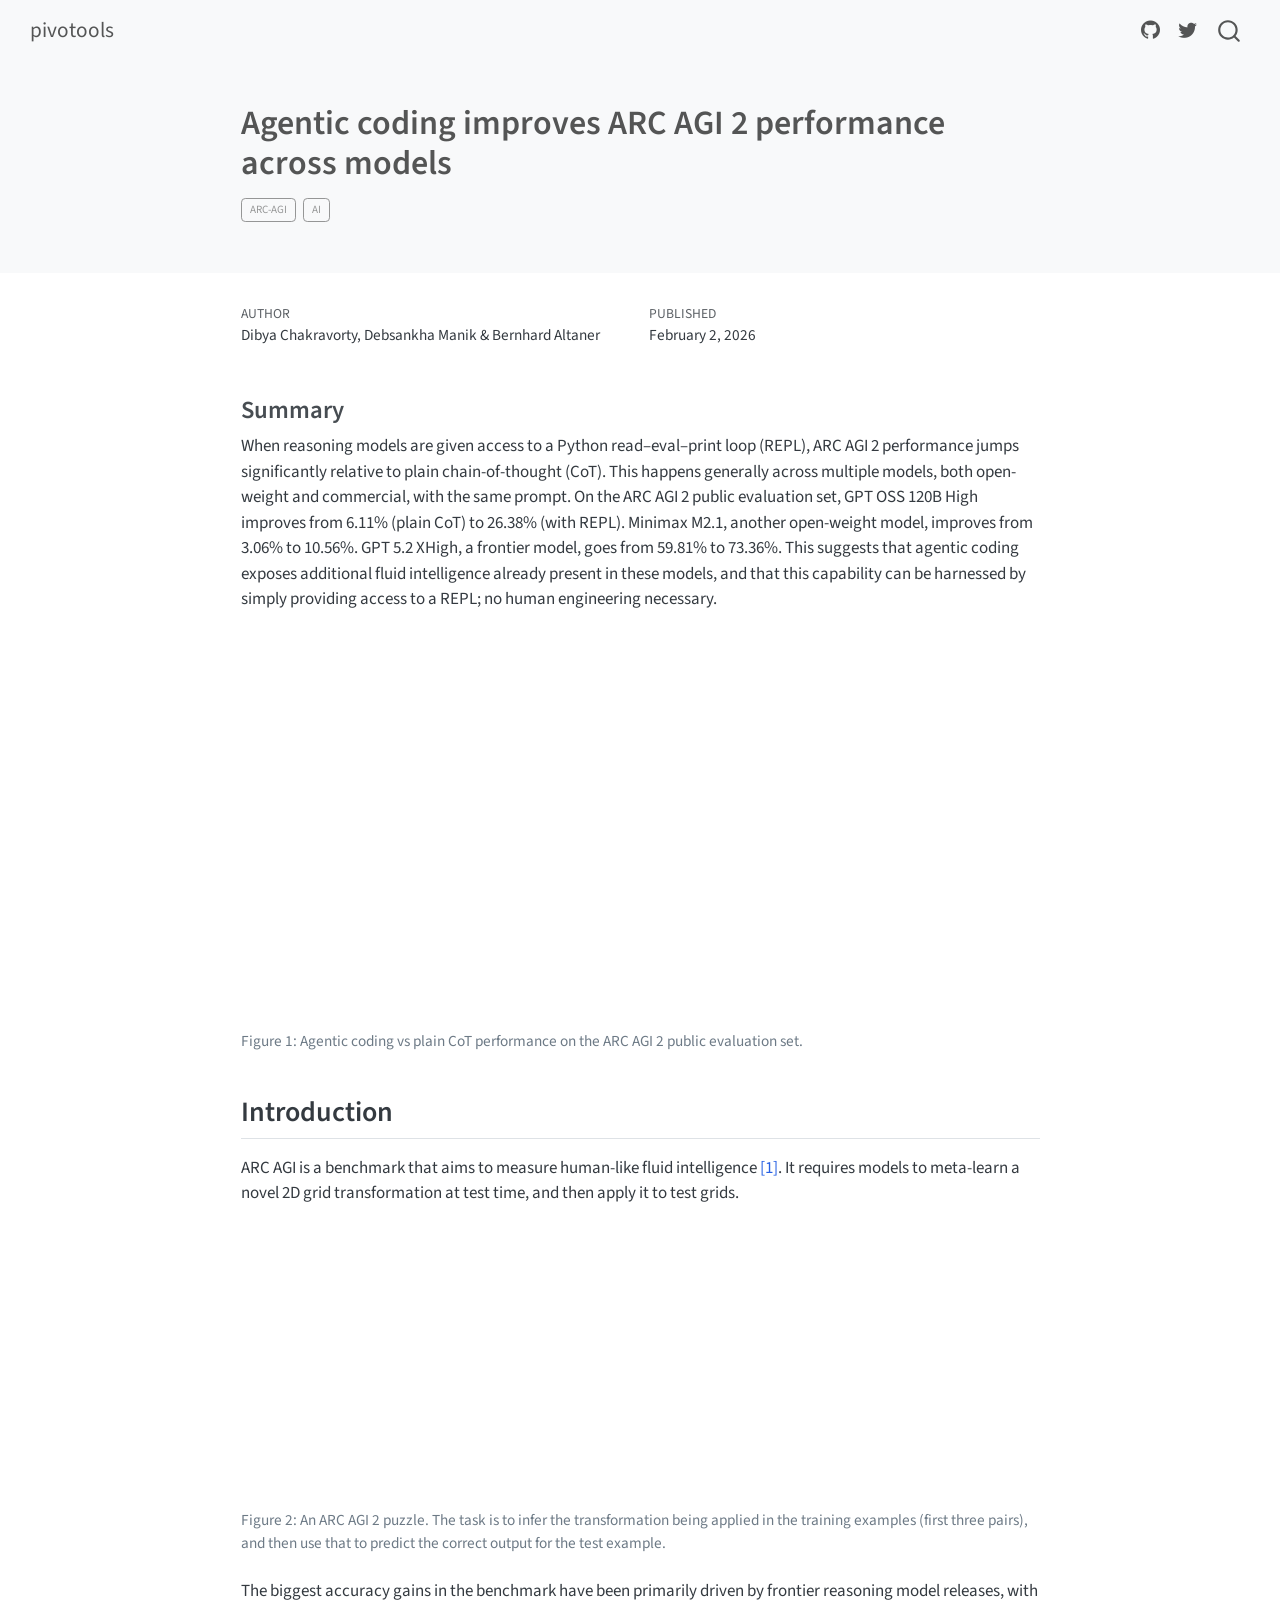
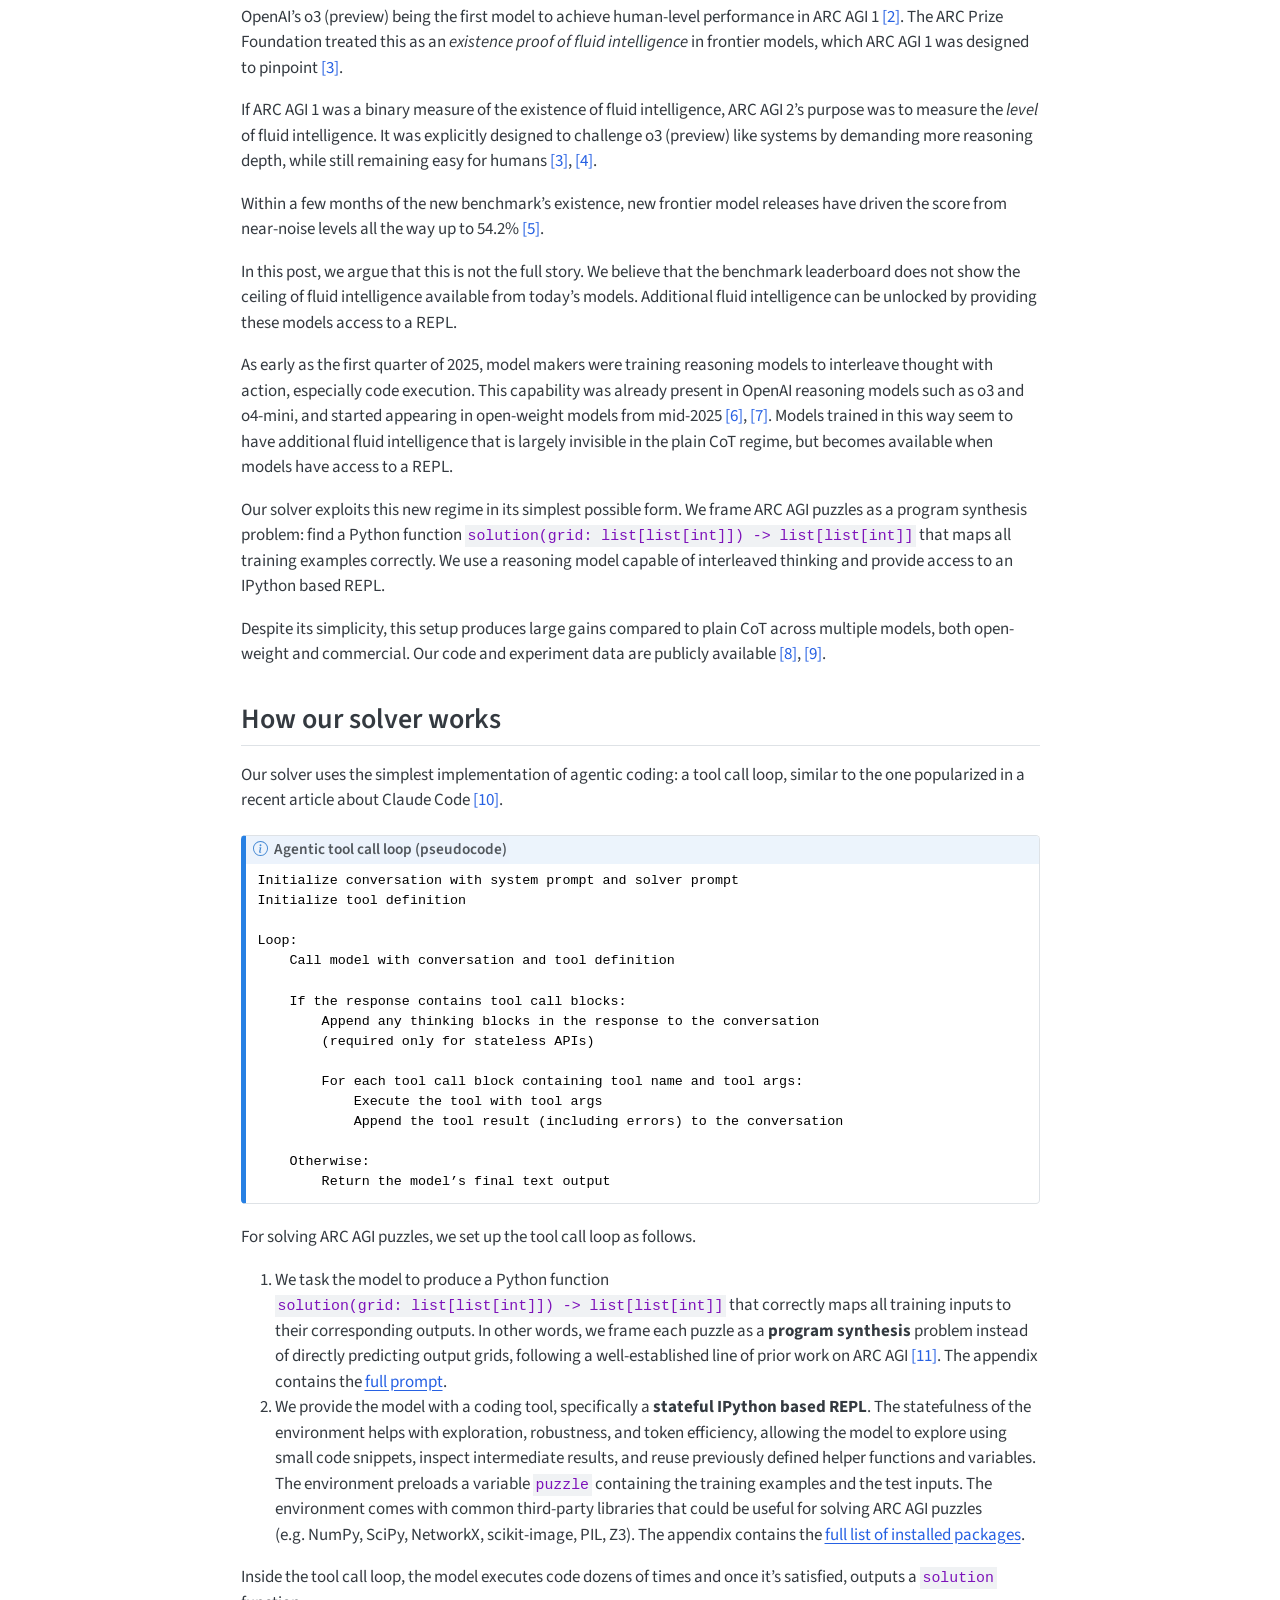
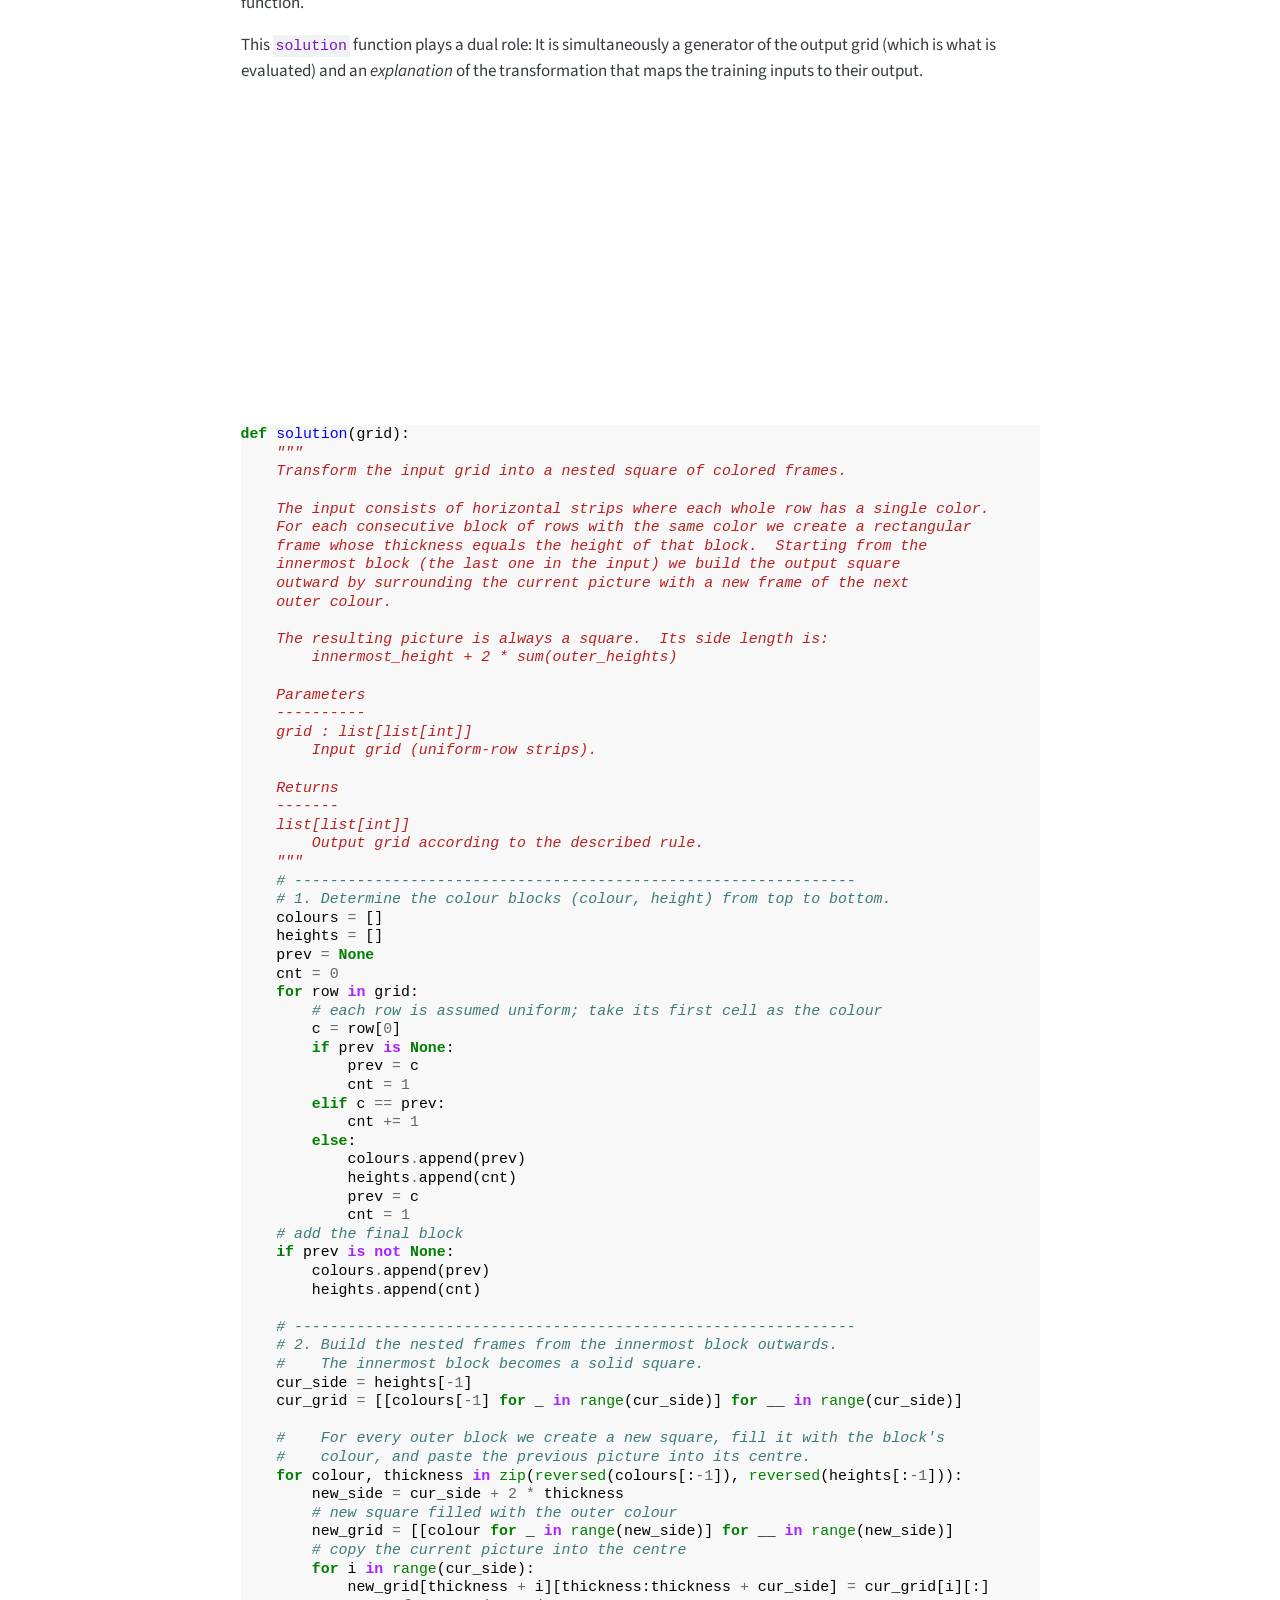
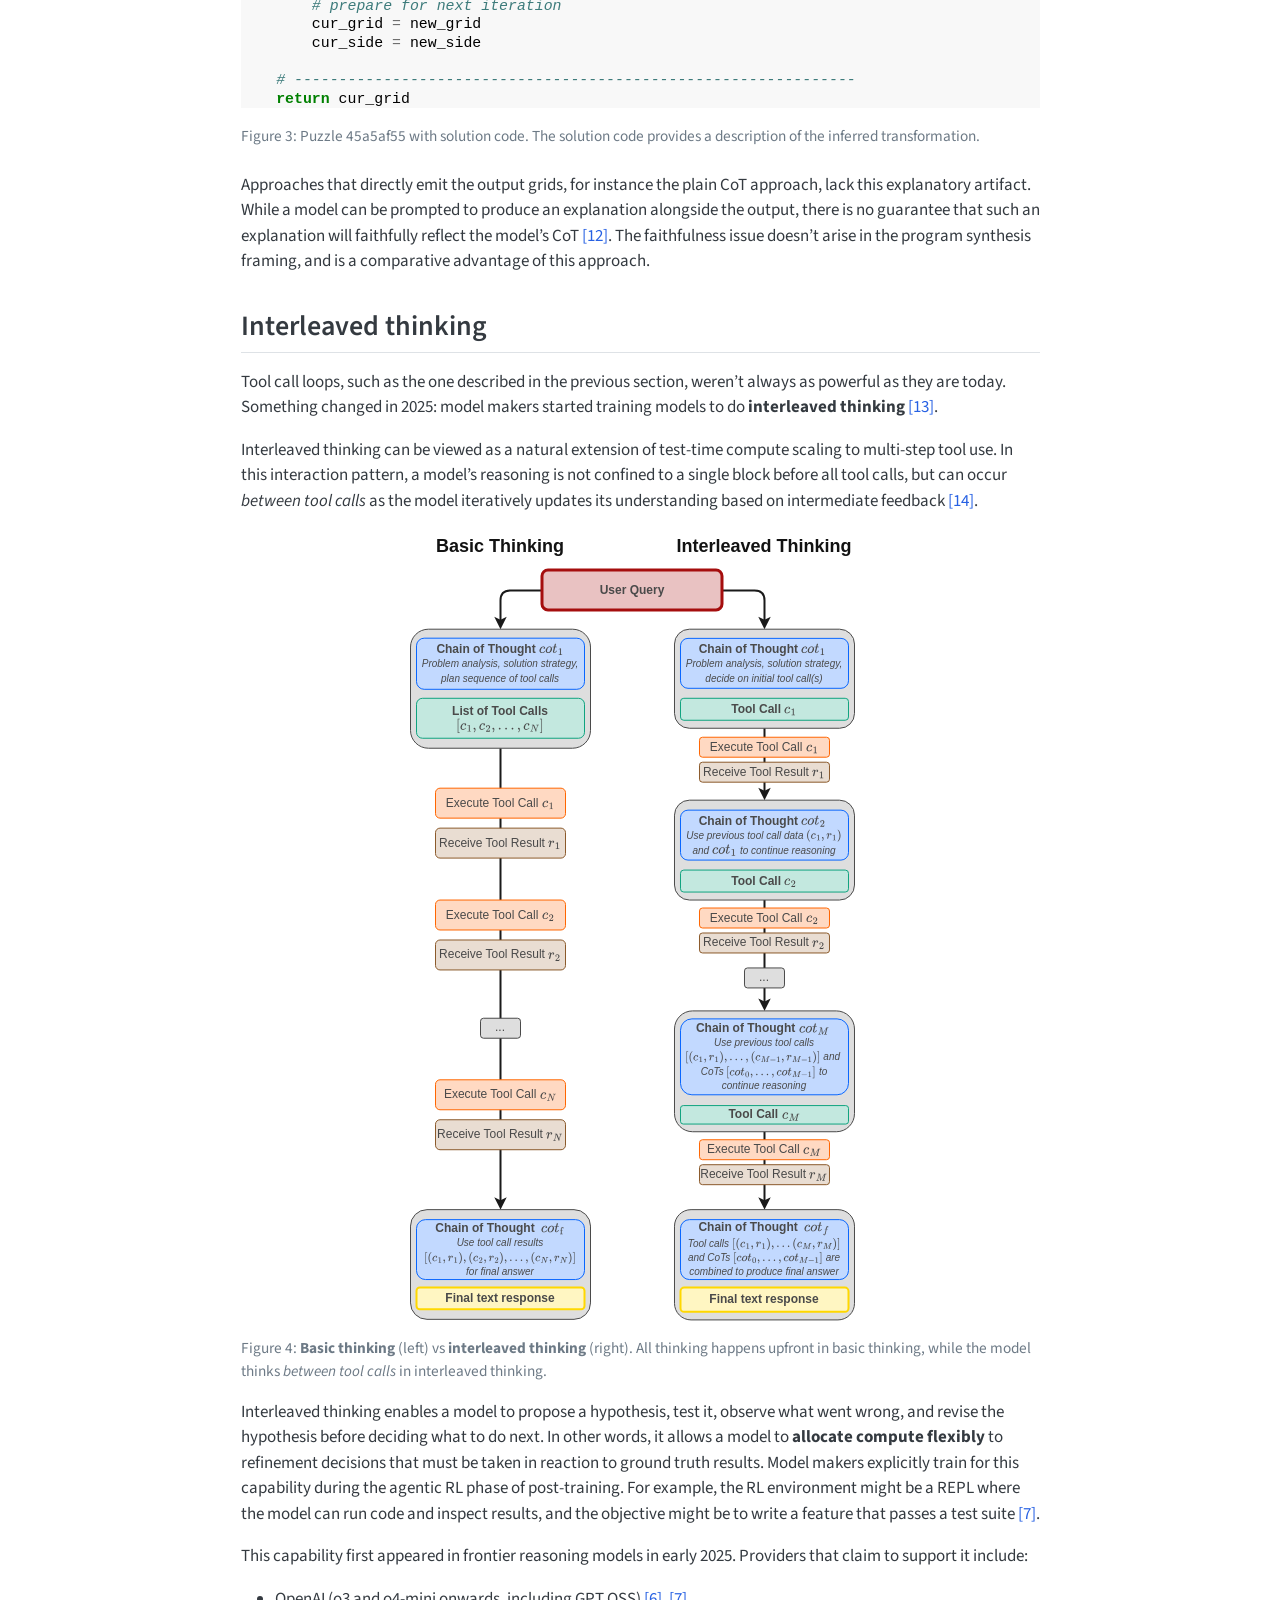
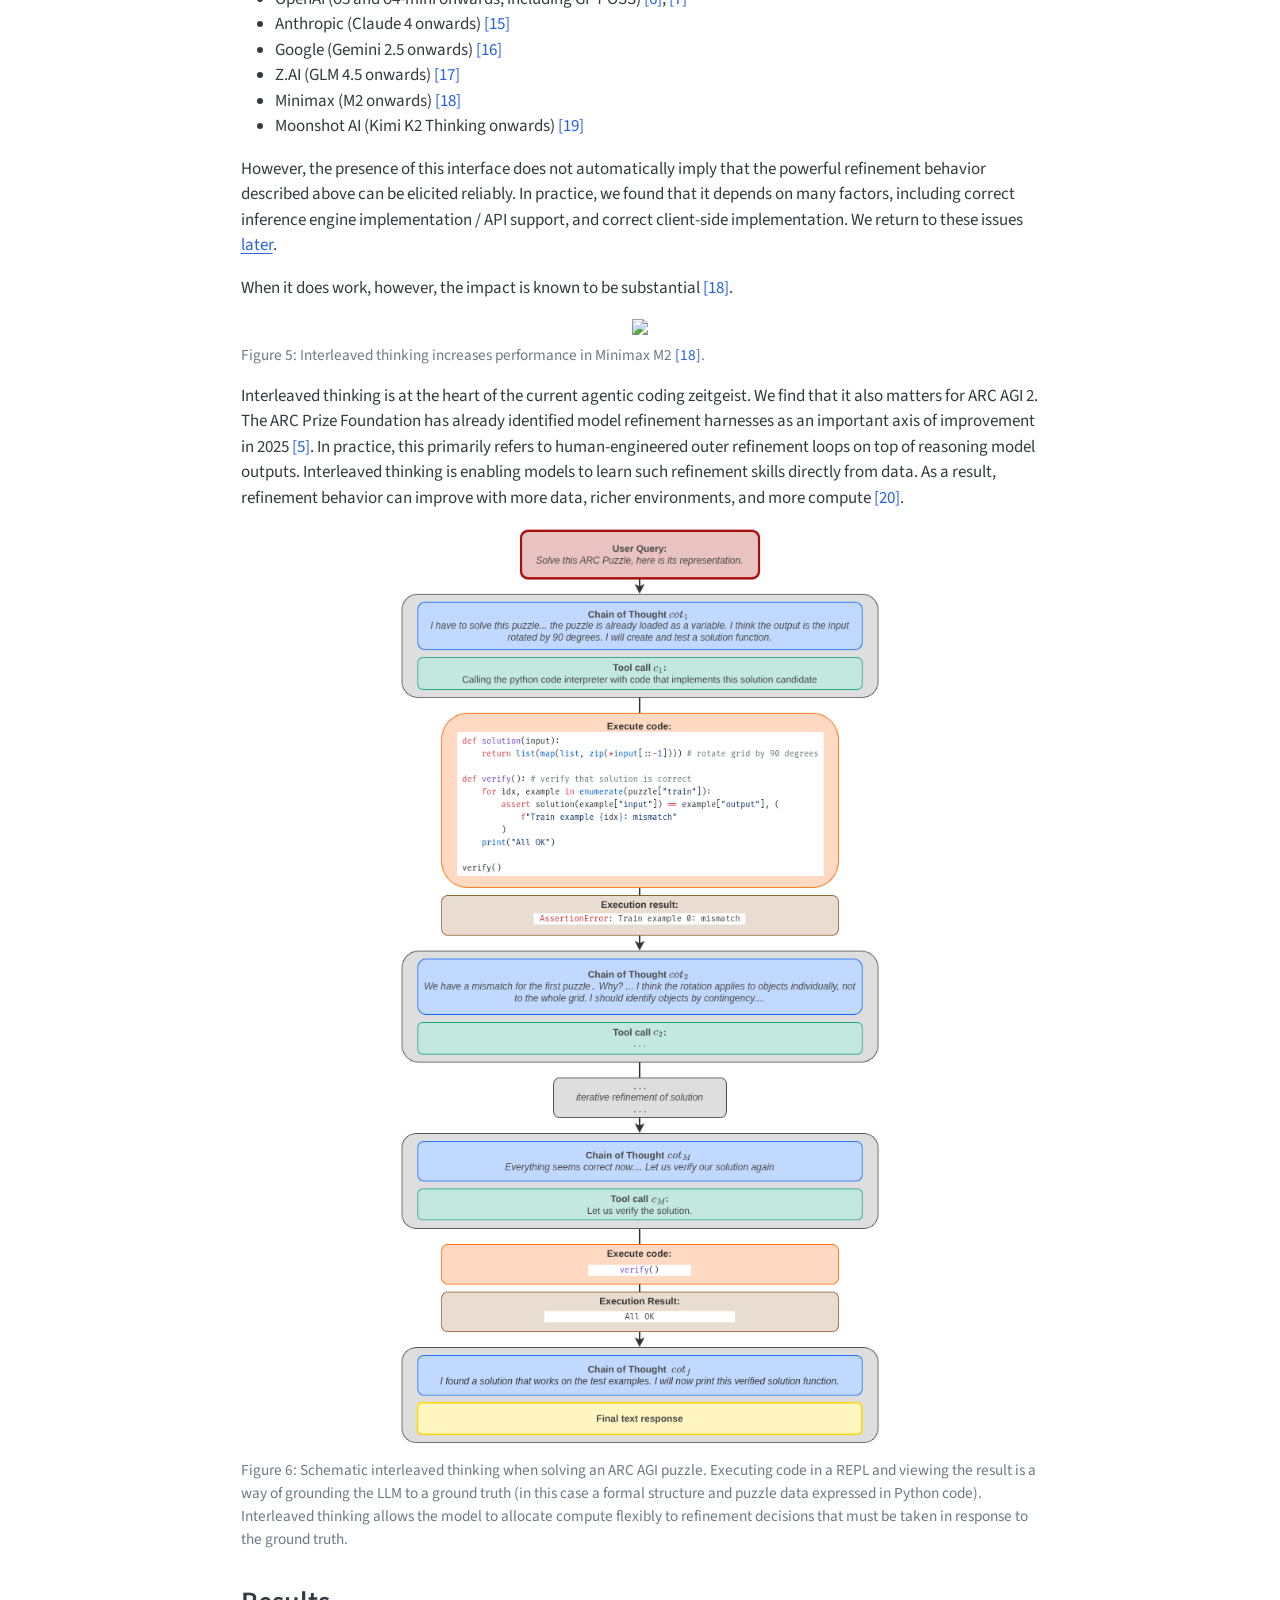
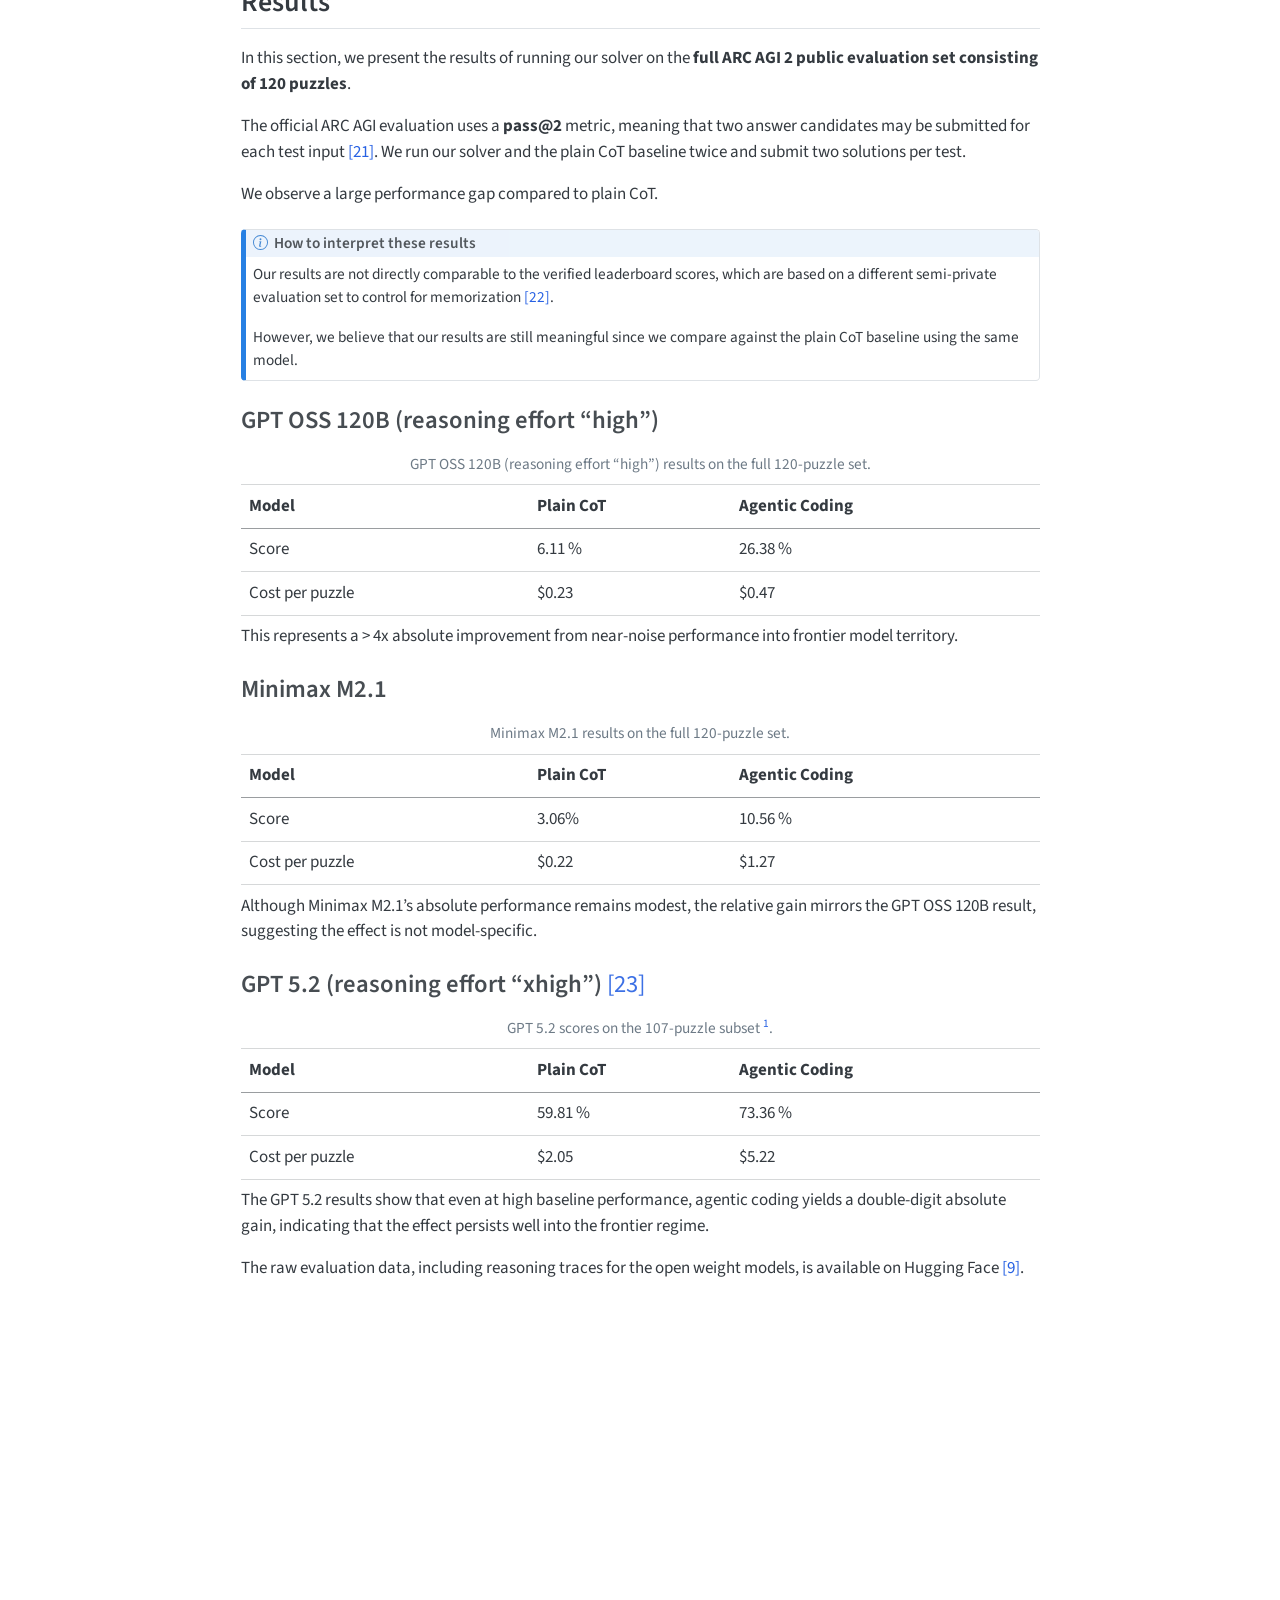
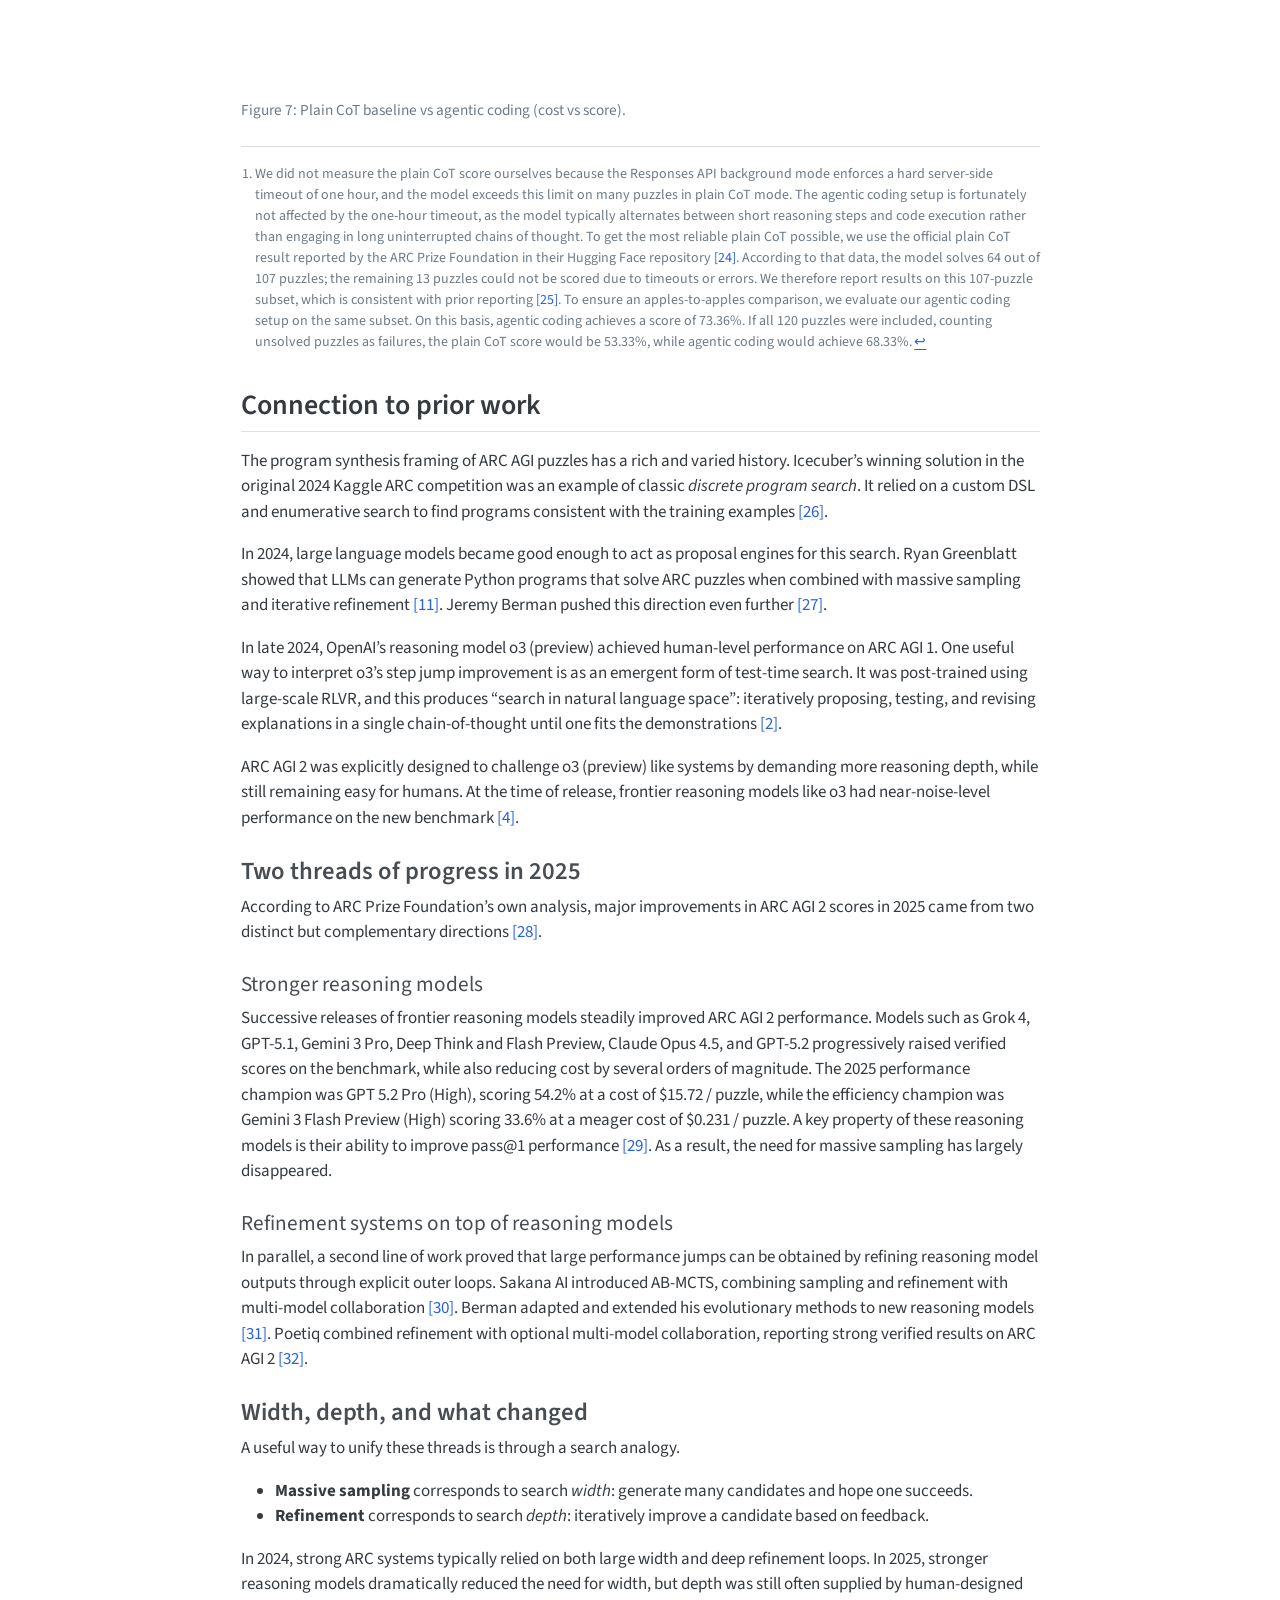
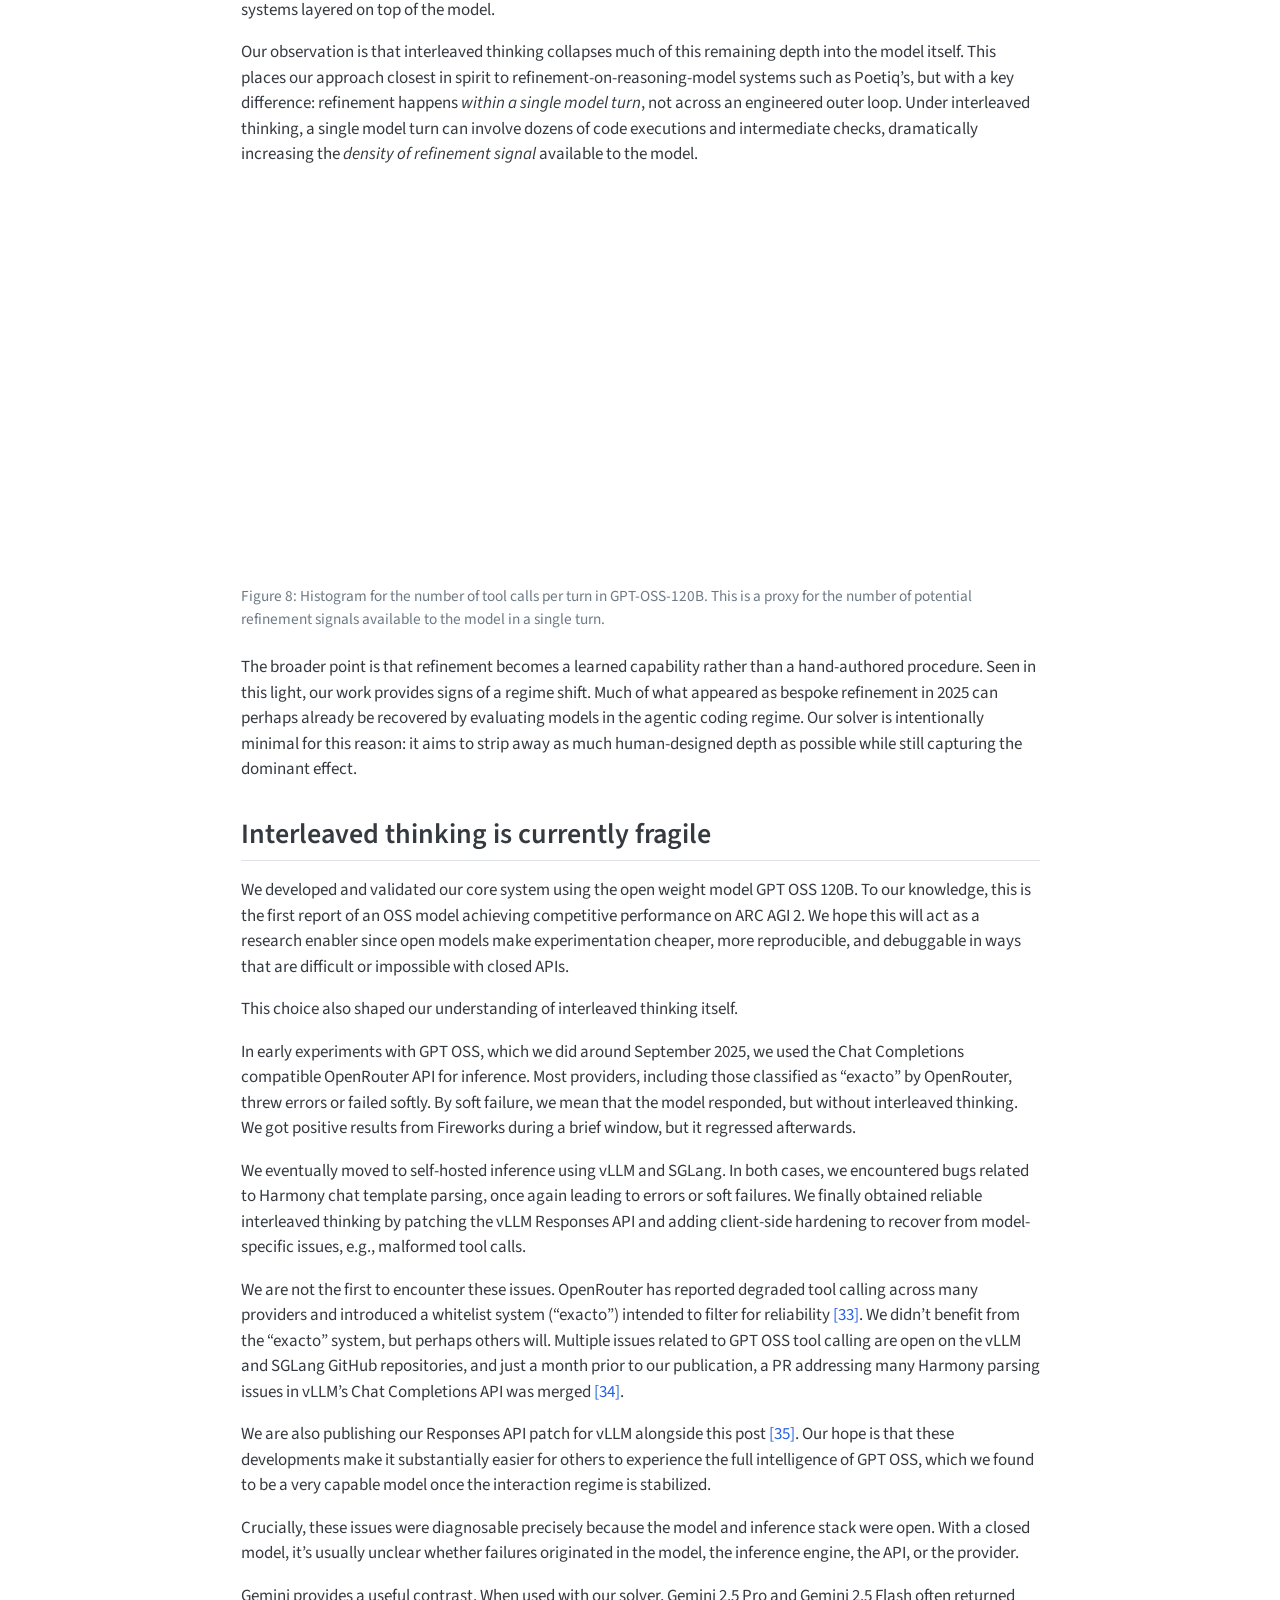
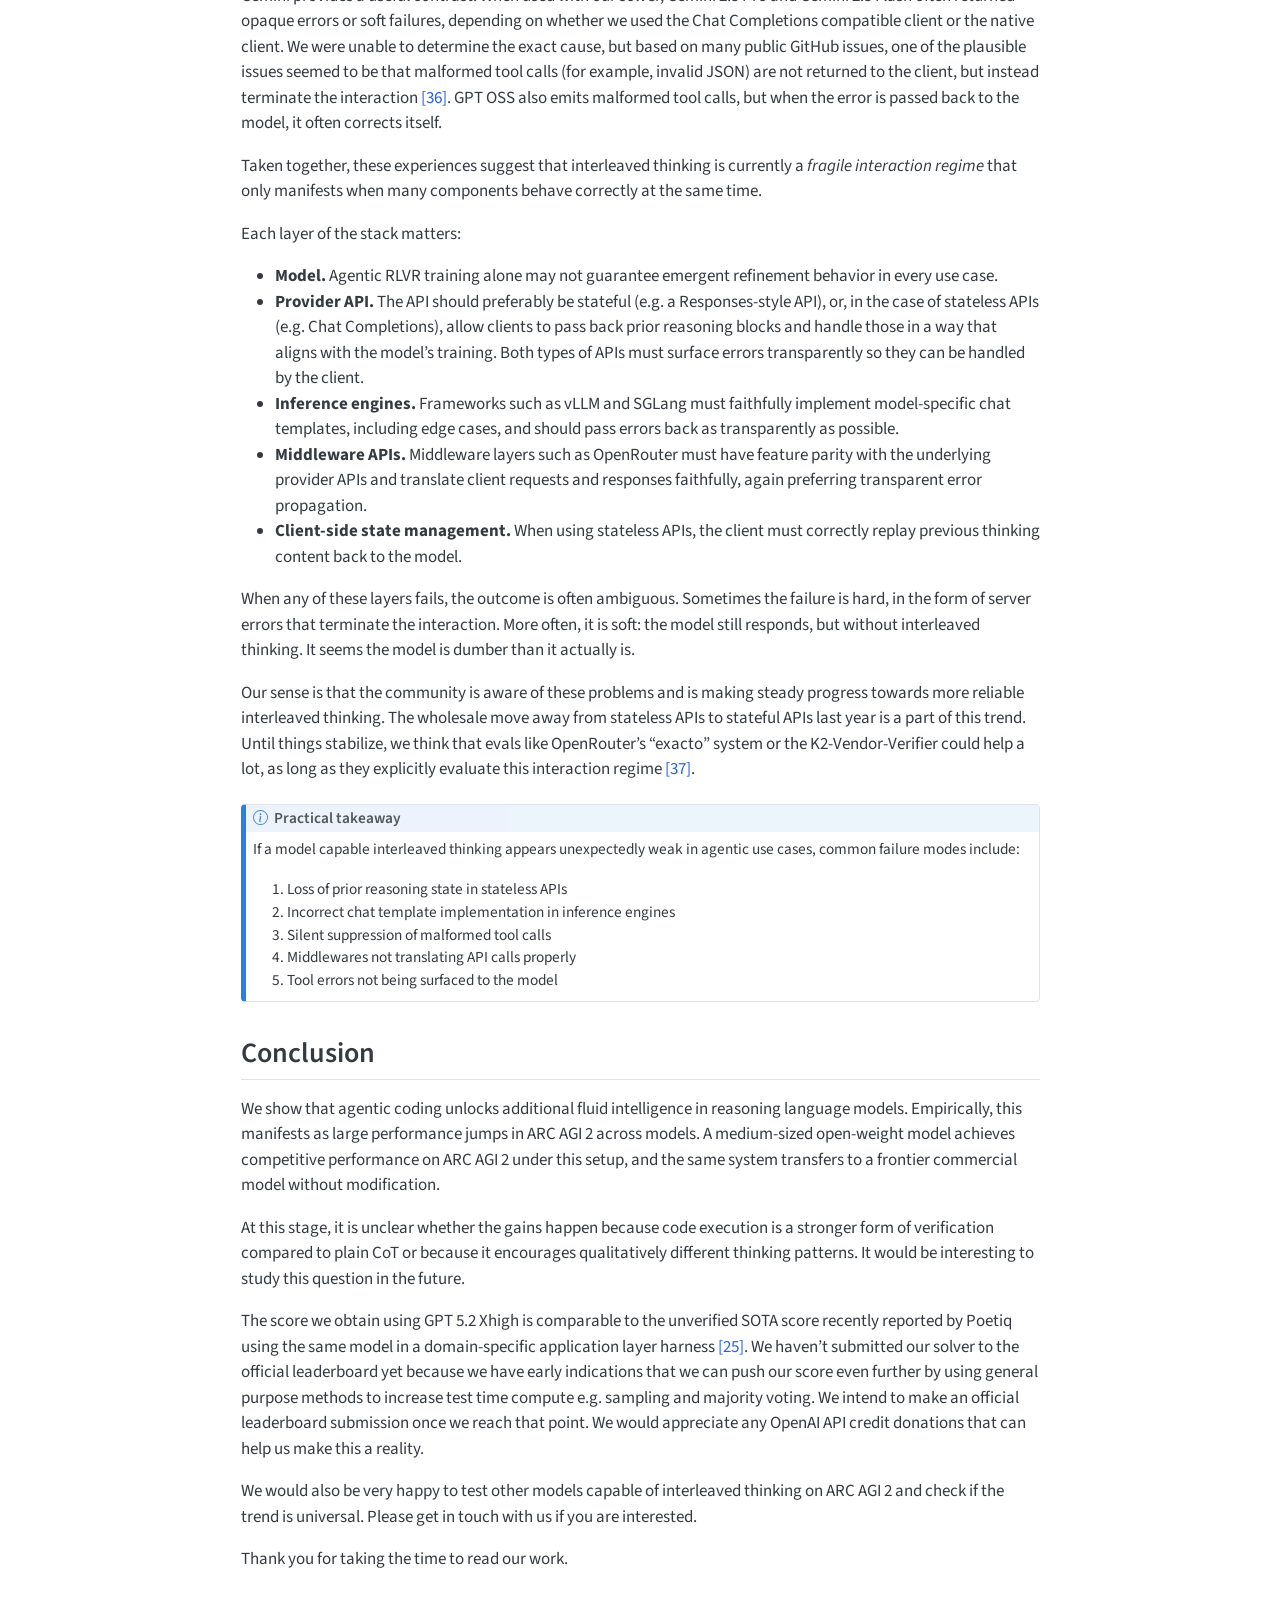
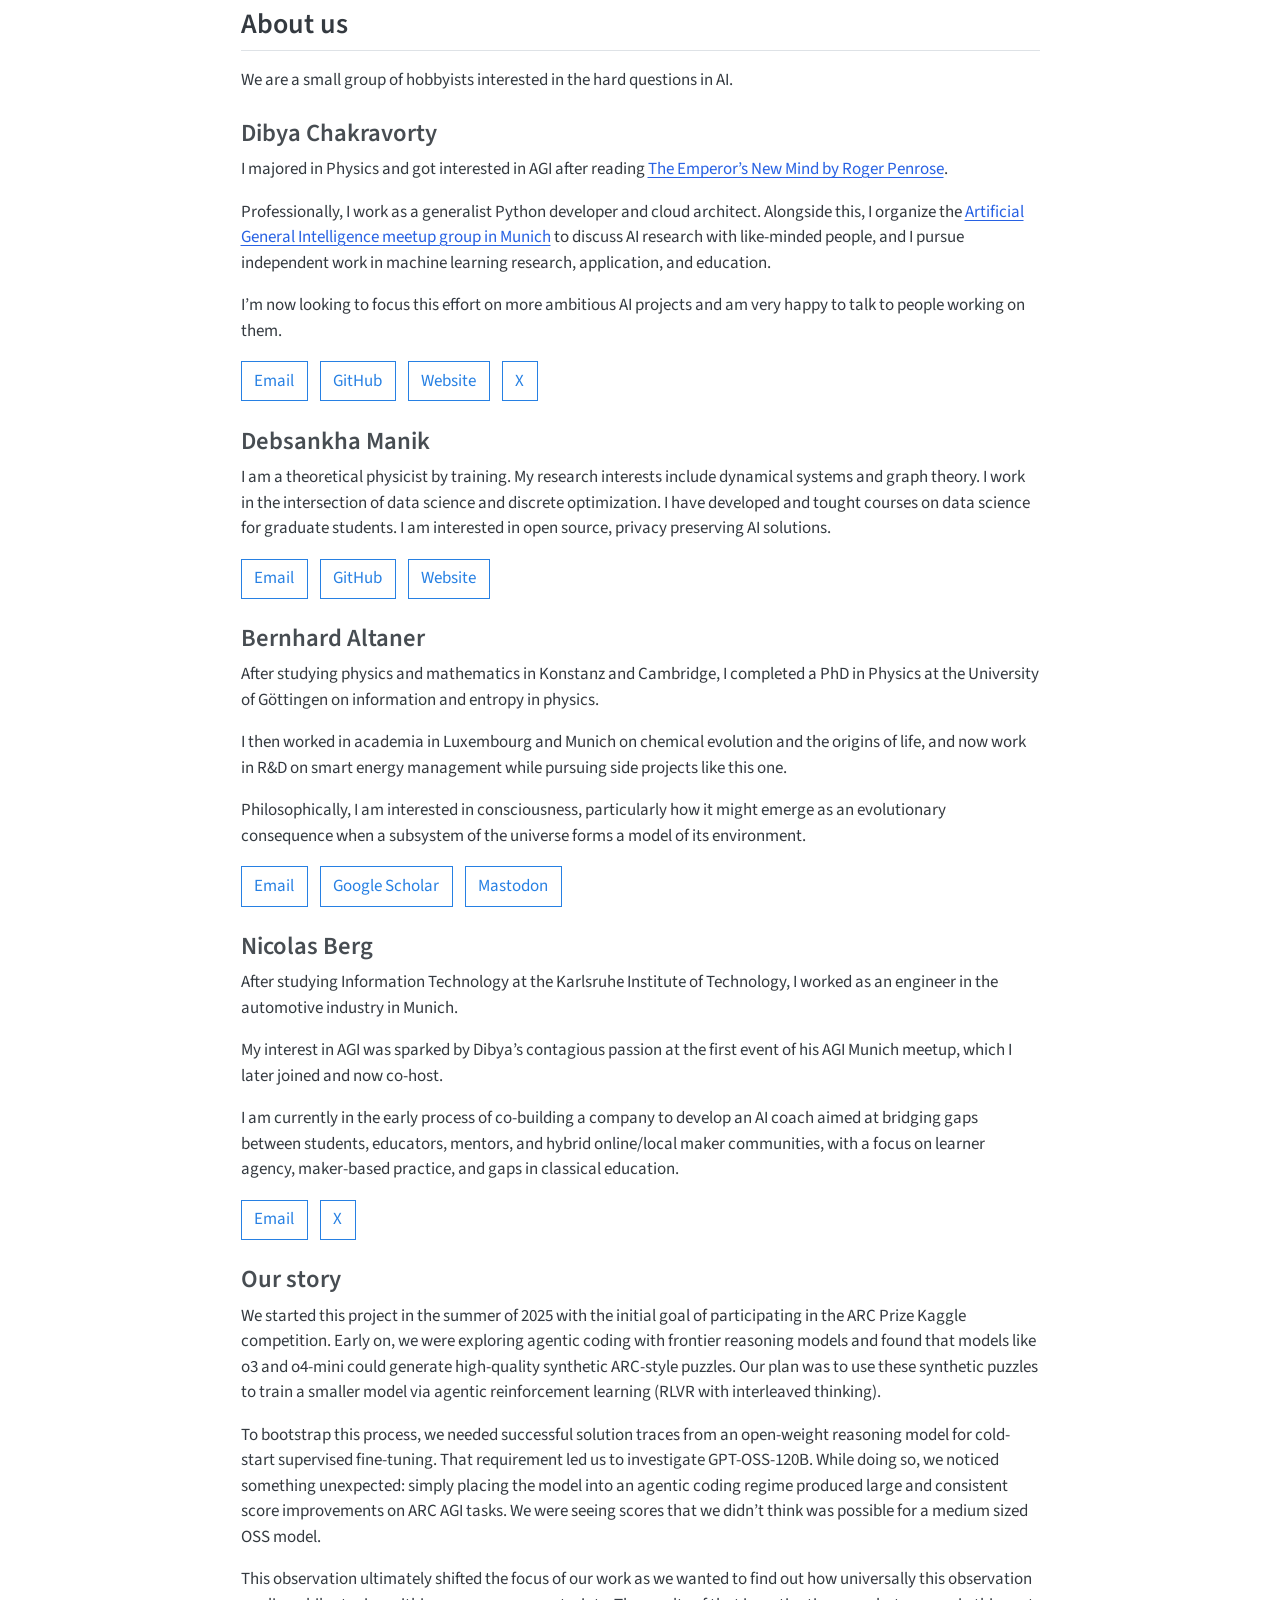
==== posts/agentic_coding_arc_agi/index.html @ c716ff01 "Built site for gh-pages" ====
<!DOCTYPE html>
<html xmlns="http://www.w3.org/1999/xhtml" lang="en" xml:lang="en"><head>

<meta charset="utf-8">
<meta name="generator" content="quarto-1.8.27">

<meta name="viewport" content="width=device-width, initial-scale=1.0, user-scalable=yes">

<meta name="author" content="Dibya Chakravorty, Debsankha Manik &amp; Bernhard Altaner">
<meta name="dcterms.date" content="2026-02-02">

<title>Agentic coding improves ARC AGI 2 performance across models – pivotools</title>
<style>
code{white-space: pre-wrap;}
span.smallcaps{font-variant: small-caps;}
div.columns{display: flex; gap: min(4vw, 1.5em);}
div.column{flex: auto; overflow-x: auto;}
div.hanging-indent{margin-left: 1.5em; text-indent: -1.5em;}
ul.task-list{list-style: none;}
ul.task-list li input[type="checkbox"] {
  width: 0.8em;
  margin: 0 0.8em 0.2em -1em; /* quarto-specific, see https://github.com/quarto-dev/quarto-cli/issues/4556 */ 
  vertical-align: middle;
}
/* CSS for syntax highlighting */
html { -webkit-text-size-adjust: 100%; }
pre > code.sourceCode { white-space: pre; position: relative; }
pre > code.sourceCode > span { display: inline-block; line-height: 1.25; }
pre > code.sourceCode > span:empty { height: 1.2em; }
.sourceCode { overflow: visible; }
code.sourceCode > span { color: inherit; text-decoration: inherit; }
div.sourceCode { margin: 1em 0; }
pre.sourceCode { margin: 0; }
@media screen {
div.sourceCode { overflow: auto; }
}
@media print {
pre > code.sourceCode { white-space: pre-wrap; }
pre > code.sourceCode > span { text-indent: -5em; padding-left: 5em; }
}
pre.numberSource code
  { counter-reset: source-line 0; }
pre.numberSource code > span
  { position: relative; left: -4em; counter-increment: source-line; }
pre.numberSource code > span > a:first-child::before
  { content: counter(source-line);
    position: relative; left: -1em; text-align: right; vertical-align: baseline;
    border: none; display: inline-block;
    -webkit-touch-callout: none; -webkit-user-select: none;
    -khtml-user-select: none; -moz-user-select: none;
    -ms-user-select: none; user-select: none;
    padding: 0 4px; width: 4em;
  }
pre.numberSource { margin-left: 3em;  padding-left: 4px; }
div.sourceCode
  {   }
@media screen {
pre > code.sourceCode > span > a:first-child::before { text-decoration: underline; }
}
/* CSS for citations */
div.csl-bib-body { }
div.csl-entry {
  clear: both;
  margin-bottom: 0em;
}
.hanging-indent div.csl-entry {
  margin-left:2em;
  text-indent:-2em;
}
div.csl-left-margin {
  min-width:2em;
  float:left;
}
div.csl-right-inline {
  margin-left:2em;
  padding-left:1em;
}
div.csl-indent {
  margin-left: 2em;
}</style>


<script src="https://cdn.jsdelivr.net/npm/jquery@3.5.1/dist/jquery.min.js" integrity="sha384-ZvpUoO/+PpLXR1lu4jmpXWu80pZlYUAfxl5NsBMWOEPSjUn/6Z/hRTt8+pR6L4N2" crossorigin="anonymous"></script><script src="../../site_libs/quarto-nav/quarto-nav.js"></script>
<script src="../../site_libs/quarto-nav/headroom.min.js"></script>
<script src="../../site_libs/clipboard/clipboard.min.js"></script>
<script src="../../site_libs/quarto-search/autocomplete.umd.js"></script>
<script src="../../site_libs/quarto-search/fuse.min.js"></script>
<script src="../../site_libs/quarto-search/quarto-search.js"></script>
<meta name="quarto:offset" content="../../">
<script src="../../site_libs/quarto-html/quarto.js" type="module"></script>
<script src="../../site_libs/quarto-html/tabsets/tabsets.js" type="module"></script>
<script src="../../site_libs/quarto-html/axe/axe-check.js" type="module"></script>
<script src="../../site_libs/quarto-html/popper.min.js"></script>
<script src="../../site_libs/quarto-html/tippy.umd.min.js"></script>
<script src="../../site_libs/quarto-html/anchor.min.js"></script>
<link href="../../site_libs/quarto-html/tippy.css" rel="stylesheet">
<link href="../../site_libs/quarto-html/quarto-syntax-highlighting-ed96de9b727972fe78a7b5d16c58bf87.css" rel="stylesheet" id="quarto-text-highlighting-styles">
<script src="../../site_libs/bootstrap/bootstrap.min.js"></script>
<link href="../../site_libs/bootstrap/bootstrap-icons.css" rel="stylesheet">
<link href="../../site_libs/bootstrap/bootstrap-a4d8066ab99c821fadc425098389dfee.min.css" rel="stylesheet" append-hash="true" id="quarto-bootstrap" data-mode="light">
<script id="quarto-search-options" type="application/json">{
  "location": "navbar",
  "copy-button": false,
  "collapse-after": 3,
  "panel-placement": "end",
  "type": "overlay",
  "limit": 50,
  "keyboard-shortcut": [
    "f",
    "/",
    "s"
  ],
  "show-item-context": false,
  "language": {
    "search-no-results-text": "No results",
    "search-matching-documents-text": "matching documents",
    "search-copy-link-title": "Copy link to search",
    "search-hide-matches-text": "Hide additional matches",
    "search-more-match-text": "more match in this document",
    "search-more-matches-text": "more matches in this document",
    "search-clear-button-title": "Clear",
    "search-text-placeholder": "",
    "search-detached-cancel-button-title": "Cancel",
    "search-submit-button-title": "Submit",
    "search-label": "Search"
  }
}</script>
<script src="https://cdn.jsdelivr.net/npm/requirejs@2.3.6/require.min.js" integrity="sha384-c9c+LnTbwQ3aujuU7ULEPVvgLs+Fn6fJUvIGTsuu1ZcCf11fiEubah0ttpca4ntM sha384-6V1/AdqZRWk1KAlWbKBlGhN7VG4iE/yAZcO6NZPMF8od0vukrvr0tg4qY6NSrItx" crossorigin="anonymous"></script>

<script type="application/javascript">define('jquery', [],function() {return window.jQuery;})</script>
<script type="text/javascript">
window.PlotlyConfig = {MathJaxConfig: 'local'};
if (window.MathJax && window.MathJax.Hub && window.MathJax.Hub.Config) {window.MathJax.Hub.Config({SVG: {font: "STIX-Web"}});}
</script>
<script type="module">import "https://cdn.plot.ly/plotly-3.3.1.min"</script>

<meta property="og:url" content="https://pivotools.github.io/pivotools-quarto-blog/posts/agentic_coding_arc_agi/">
<meta property="og:type" content="article">


<link rel="stylesheet" href="../../styles.css">
<meta property="og:title" content="Agentic coding improves ARC AGI 2 performance across models – pivotools">
<meta property="og:description" content="When reasoning models get access to a Python REPL, ARC AGI 2 performance jumps across the board. GPT OSS 120B goes from 6.11% to 26.38%, Minimax M2.1 from 3.06% to 10.56%, and GPT 5.2 from 59.81% to 73.36%.">
<meta property="og:image" content="https://pivotools.github.io/pivotools-quarto-blog/posts/agentic_coding_arc_agi/image-preview.png">
<meta property="og:site_name" content="pivotools">
<meta property="og:image:height" content="768">
<meta property="og:image:width" content="1376">
<meta name="twitter:title" content="Agentic coding improves ARC AGI 2 performance across models – pivotools">
<meta name="twitter:description" content="News and updates from the pivotools team">
<meta name="twitter:image" content="https://pivotools.github.io/pivotools-quarto-blog/posts/agentic_coding_arc_agi/image.png">
<meta name="twitter:card" content="summary_large_image">
<meta name="twitter:image-height" content="768">
<meta name="twitter:image-width" content="1376">
</head>

<body class="nav-fixed fullcontent quarto-light">

<div id="quarto-search-results"></div>
  <header id="quarto-header" class="headroom fixed-top quarto-banner">
    <nav class="navbar navbar-expand-lg " data-bs-theme="dark">
      <div class="navbar-container container-fluid">
      <div class="navbar-brand-container mx-auto">
    <a class="navbar-brand" href="../../index.html">
    <span class="navbar-title">pivotools</span>
    </a>
  </div>
            <div id="quarto-search" class="" title="Search"></div>
          <button class="navbar-toggler" type="button" data-bs-toggle="collapse" data-bs-target="#navbarCollapse" aria-controls="navbarCollapse" role="menu" aria-expanded="false" aria-label="Toggle navigation" onclick="if (window.quartoToggleHeadroom) { window.quartoToggleHeadroom(); }">
  <span class="navbar-toggler-icon"></span>
</button>
          <div class="collapse navbar-collapse" id="navbarCollapse">
            <ul class="navbar-nav navbar-nav-scroll ms-auto">
  <li class="nav-item compact">
    <a class="nav-link" href="https://github.com/"> <i class="bi bi-github" role="img">
</i> 
<span class="menu-text"></span></a>
  </li>  
  <li class="nav-item compact">
    <a class="nav-link" href="https://twitter.com"> <i class="bi bi-twitter" role="img">
</i> 
<span class="menu-text"></span></a>
  </li>  
</ul>
          </div> <!-- /navcollapse -->
            <div class="quarto-navbar-tools">
</div>
      </div> <!-- /container-fluid -->
    </nav>
</header>
<!-- content -->
<header id="title-block-header" class="quarto-title-block default page-columns page-full">
  <div class="quarto-title-banner page-columns page-full">
    <div class="quarto-title column-body">
      <h1 class="title">Agentic coding improves ARC AGI 2 performance across models</h1>
                                <div class="quarto-categories">
                <div class="quarto-category">arc-agi</div>
                <div class="quarto-category">ai</div>
              </div>
                  </div>
  </div>
    
  
  <div class="quarto-title-meta">

      <div>
      <div class="quarto-title-meta-heading">Author</div>
      <div class="quarto-title-meta-contents">
               <p>Dibya Chakravorty, Debsankha Manik &amp; Bernhard Altaner </p>
            </div>
    </div>
      
      <div>
      <div class="quarto-title-meta-heading">Published</div>
      <div class="quarto-title-meta-contents">
        <p class="date">February 2, 2026</p>
      </div>
    </div>
    
      
    </div>
    
  
  </header><div id="quarto-content" class="quarto-container page-columns page-rows-contents page-layout-article page-navbar">
<!-- sidebar -->
<!-- margin-sidebar -->
    
<!-- main -->
<main class="content quarto-banner-title-block" id="quarto-document-content">





<section id="summary" class="level3">
<h3 class="anchored" data-anchor-id="summary">Summary</h3>
<p>When reasoning models are given access to a Python read–eval–print loop (REPL), ARC AGI 2 performance jumps significantly relative to plain chain-of-thought (CoT). This happens generally across multiple models, both open-weight and commercial, with the same prompt. On the ARC AGI 2 public evaluation set, GPT OSS 120B High improves from 6.11% (plain CoT) to 26.38% (with REPL). Minimax M2.1, another open-weight model, improves from 3.06% to 10.56%. GPT 5.2 XHigh, a frontier model, goes from 59.81% to 73.36%. This suggests that agentic coding exposes additional fluid intelligence already present in these models, and that this capability can be harnessed by simply providing access to a REPL; no human engineering necessary.</p>
<div id="cell-fig-baseline-interleaved-bars" class="cell" data-execution_count="2">
<div id="fig-baseline-interleaved-bars" class="cell-output cell-output-display quarto-float quarto-figure quarto-figure-center anchored">
<figure class="quarto-float quarto-float-fig figure">
<div aria-describedby="fig-baseline-interleaved-bars-caption-0ceaefa1-69ba-4598-a22c-09a6ac19f8ca">
<div>            <script src="https://cdnjs.cloudflare.com/ajax/libs/mathjax/2.7.5/MathJax.js?config=TeX-AMS-MML_SVG"></script><script type="text/javascript">if (window.MathJax && window.MathJax.Hub && window.MathJax.Hub.Config) {window.MathJax.Hub.Config({SVG: {font: "STIX-Web"}});}</script>                <script type="text/javascript">window.PlotlyConfig = {MathJaxConfig: 'local'};</script>
        <script charset="utf-8" src="https://cdn.plot.ly/plotly-3.3.1.min.js" integrity="sha256-4rD3fugVb/nVJYUv5Ky3v+fYXoouHaBSP20WIJuEiWg=" crossorigin="anonymous"></script>                <div id="a474c1ab-682c-4a18-b98b-a9395d67b08f" class="plotly-graph-div" style="height:400px; width:550px;"></div>            <script type="text/javascript">                window.PLOTLYENV=window.PLOTLYENV || {};                                if (document.getElementById("a474c1ab-682c-4a18-b98b-a9395d67b08f")) {                    Plotly.newPlot(                        "a474c1ab-682c-4a18-b98b-a9395d67b08f",                        [{"customdata":["GPT OSS 120B (High)","Minimax M2.1","GPT 5.2 (X-High)"],"hovertemplate":"%{customdata}\u003cbr\u003ePlain CoT: %{y:.2f}%\u003cextra\u003e\u003c\u002fextra\u003e","marker":{"color":"#808080"},"name":"Plain CoT","x":[-0.15,0.85,1.85],"y":[6.11,3.06,59.809999999999995],"type":"bar"},{"customdata":["GPT OSS 120B (High)","Minimax M2.1","GPT 5.2 (X-High)"],"hovertemplate":"%{customdata}\u003cbr\u003eAgentic Coding: %{y:.2f}%\u003cextra\u003e\u003c\u002fextra\u003e","marker":{"color":"#D2691E"},"name":"Agentic Coding","x":[0.15,1.15,2.15],"y":[26.39,10.56,73.36],"type":"bar"}],                        {"template":{"data":{"histogram2dcontour":[{"type":"histogram2dcontour","colorbar":{"outlinewidth":0,"ticks":""},"colorscale":[[0.0,"#0d0887"],[0.1111111111111111,"#46039f"],[0.2222222222222222,"#7201a8"],[0.3333333333333333,"#9c179e"],[0.4444444444444444,"#bd3786"],[0.5555555555555556,"#d8576b"],[0.6666666666666666,"#ed7953"],[0.7777777777777778,"#fb9f3a"],[0.8888888888888888,"#fdca26"],[1.0,"#f0f921"]]}],"choropleth":[{"type":"choropleth","colorbar":{"outlinewidth":0,"ticks":""}}],"histogram2d":[{"type":"histogram2d","colorbar":{"outlinewidth":0,"ticks":""},"colorscale":[[0.0,"#0d0887"],[0.1111111111111111,"#46039f"],[0.2222222222222222,"#7201a8"],[0.3333333333333333,"#9c179e"],[0.4444444444444444,"#bd3786"],[0.5555555555555556,"#d8576b"],[0.6666666666666666,"#ed7953"],[0.7777777777777778,"#fb9f3a"],[0.8888888888888888,"#fdca26"],[1.0,"#f0f921"]]}],"heatmap":[{"type":"heatmap","colorbar":{"outlinewidth":0,"ticks":""},"colorscale":[[0.0,"#0d0887"],[0.1111111111111111,"#46039f"],[0.2222222222222222,"#7201a8"],[0.3333333333333333,"#9c179e"],[0.4444444444444444,"#bd3786"],[0.5555555555555556,"#d8576b"],[0.6666666666666666,"#ed7953"],[0.7777777777777778,"#fb9f3a"],[0.8888888888888888,"#fdca26"],[1.0,"#f0f921"]]}],"contourcarpet":[{"type":"contourcarpet","colorbar":{"outlinewidth":0,"ticks":""}}],"contour":[{"type":"contour","colorbar":{"outlinewidth":0,"ticks":""},"colorscale":[[0.0,"#0d0887"],[0.1111111111111111,"#46039f"],[0.2222222222222222,"#7201a8"],[0.3333333333333333,"#9c179e"],[0.4444444444444444,"#bd3786"],[0.5555555555555556,"#d8576b"],[0.6666666666666666,"#ed7953"],[0.7777777777777778,"#fb9f3a"],[0.8888888888888888,"#fdca26"],[1.0,"#f0f921"]]}],"surface":[{"type":"surface","colorbar":{"outlinewidth":0,"ticks":""},"colorscale":[[0.0,"#0d0887"],[0.1111111111111111,"#46039f"],[0.2222222222222222,"#7201a8"],[0.3333333333333333,"#9c179e"],[0.4444444444444444,"#bd3786"],[0.5555555555555556,"#d8576b"],[0.6666666666666666,"#ed7953"],[0.7777777777777778,"#fb9f3a"],[0.8888888888888888,"#fdca26"],[1.0,"#f0f921"]]}],"mesh3d":[{"type":"mesh3d","colorbar":{"outlinewidth":0,"ticks":""}}],"scatter":[{"fillpattern":{"fillmode":"overlay","size":10,"solidity":0.2},"type":"scatter"}],"parcoords":[{"type":"parcoords","line":{"colorbar":{"outlinewidth":0,"ticks":""}}}],"scatterpolargl":[{"type":"scatterpolargl","marker":{"colorbar":{"outlinewidth":0,"ticks":""}}}],"bar":[{"error_x":{"color":"#2a3f5f"},"error_y":{"color":"#2a3f5f"},"marker":{"line":{"color":"#E5ECF6","width":0.5},"pattern":{"fillmode":"overlay","size":10,"solidity":0.2}},"type":"bar"}],"scattergeo":[{"type":"scattergeo","marker":{"colorbar":{"outlinewidth":0,"ticks":""}}}],"scatterpolar":[{"type":"scatterpolar","marker":{"colorbar":{"outlinewidth":0,"ticks":""}}}],"histogram":[{"marker":{"pattern":{"fillmode":"overlay","size":10,"solidity":0.2}},"type":"histogram"}],"scattergl":[{"type":"scattergl","marker":{"colorbar":{"outlinewidth":0,"ticks":""}}}],"scatter3d":[{"type":"scatter3d","line":{"colorbar":{"outlinewidth":0,"ticks":""}},"marker":{"colorbar":{"outlinewidth":0,"ticks":""}}}],"scattermap":[{"type":"scattermap","marker":{"colorbar":{"outlinewidth":0,"ticks":""}}}],"scattermapbox":[{"type":"scattermapbox","marker":{"colorbar":{"outlinewidth":0,"ticks":""}}}],"scatterternary":[{"type":"scatterternary","marker":{"colorbar":{"outlinewidth":0,"ticks":""}}}],"scattercarpet":[{"type":"scattercarpet","marker":{"colorbar":{"outlinewidth":0,"ticks":""}}}],"carpet":[{"aaxis":{"endlinecolor":"#2a3f5f","gridcolor":"white","linecolor":"white","minorgridcolor":"white","startlinecolor":"#2a3f5f"},"baxis":{"endlinecolor":"#2a3f5f","gridcolor":"white","linecolor":"white","minorgridcolor":"white","startlinecolor":"#2a3f5f"},"type":"carpet"}],"table":[{"cells":{"fill":{"color":"#EBF0F8"},"line":{"color":"white"}},"header":{"fill":{"color":"#C8D4E3"},"line":{"color":"white"}},"type":"table"}],"barpolar":[{"marker":{"line":{"color":"#E5ECF6","width":0.5},"pattern":{"fillmode":"overlay","size":10,"solidity":0.2}},"type":"barpolar"}],"pie":[{"automargin":true,"type":"pie"}]},"layout":{"autotypenumbers":"strict","colorway":["#636efa","#EF553B","#00cc96","#ab63fa","#FFA15A","#19d3f3","#FF6692","#B6E880","#FF97FF","#FECB52"],"font":{"color":"#2a3f5f"},"hovermode":"closest","hoverlabel":{"align":"left"},"paper_bgcolor":"white","plot_bgcolor":"#E5ECF6","polar":{"bgcolor":"#E5ECF6","angularaxis":{"gridcolor":"white","linecolor":"white","ticks":""},"radialaxis":{"gridcolor":"white","linecolor":"white","ticks":""}},"ternary":{"bgcolor":"#E5ECF6","aaxis":{"gridcolor":"white","linecolor":"white","ticks":""},"baxis":{"gridcolor":"white","linecolor":"white","ticks":""},"caxis":{"gridcolor":"white","linecolor":"white","ticks":""}},"coloraxis":{"colorbar":{"outlinewidth":0,"ticks":""}},"colorscale":{"sequential":[[0.0,"#0d0887"],[0.1111111111111111,"#46039f"],[0.2222222222222222,"#7201a8"],[0.3333333333333333,"#9c179e"],[0.4444444444444444,"#bd3786"],[0.5555555555555556,"#d8576b"],[0.6666666666666666,"#ed7953"],[0.7777777777777778,"#fb9f3a"],[0.8888888888888888,"#fdca26"],[1.0,"#f0f921"]],"sequentialminus":[[0.0,"#0d0887"],[0.1111111111111111,"#46039f"],[0.2222222222222222,"#7201a8"],[0.3333333333333333,"#9c179e"],[0.4444444444444444,"#bd3786"],[0.5555555555555556,"#d8576b"],[0.6666666666666666,"#ed7953"],[0.7777777777777778,"#fb9f3a"],[0.8888888888888888,"#fdca26"],[1.0,"#f0f921"]],"diverging":[[0,"#8e0152"],[0.1,"#c51b7d"],[0.2,"#de77ae"],[0.3,"#f1b6da"],[0.4,"#fde0ef"],[0.5,"#f7f7f7"],[0.6,"#e6f5d0"],[0.7,"#b8e186"],[0.8,"#7fbc41"],[0.9,"#4d9221"],[1,"#276419"]]},"xaxis":{"gridcolor":"white","linecolor":"white","ticks":"","title":{"standoff":15},"zerolinecolor":"white","automargin":true,"zerolinewidth":2},"yaxis":{"gridcolor":"white","linecolor":"white","ticks":"","title":{"standoff":15},"zerolinecolor":"white","automargin":true,"zerolinewidth":2},"scene":{"xaxis":{"backgroundcolor":"#E5ECF6","gridcolor":"white","linecolor":"white","showbackground":true,"ticks":"","zerolinecolor":"white","gridwidth":2},"yaxis":{"backgroundcolor":"#E5ECF6","gridcolor":"white","linecolor":"white","showbackground":true,"ticks":"","zerolinecolor":"white","gridwidth":2},"zaxis":{"backgroundcolor":"#E5ECF6","gridcolor":"white","linecolor":"white","showbackground":true,"ticks":"","zerolinecolor":"white","gridwidth":2}},"shapedefaults":{"line":{"color":"#2a3f5f"}},"annotationdefaults":{"arrowcolor":"#2a3f5f","arrowhead":0,"arrowwidth":1},"geo":{"bgcolor":"white","landcolor":"#E5ECF6","subunitcolor":"white","showland":true,"showlakes":true,"lakecolor":"white"},"title":{"x":0.05},"mapbox":{"style":"light"},"margin":{"b":0,"l":0,"r":0,"t":30}}},"xaxis":{"tickmode":"array","tickvals":[0,1,2],"ticktext":["GPT OSS 120B (High)","Minimax M2.1","GPT 5.2 (X-High)"],"title":{"text":"Model"},"showgrid":false,"gridcolor":"rgba(0,0,0,0.1)"},"yaxis":{"title":{"text":"Score [%]"},"type":"linear","showgrid":true,"gridcolor":"rgba(0,0,0,0.1)","range":[-2,82]},"margin":{"l":50,"r":50,"t":40,"b":60},"showlegend":true,"height":400,"width":550,"plot_bgcolor":"rgba(0,0,0,0)","paper_bgcolor":"rgba(0,0,0,0)"},                        {"staticPlot": true, "displayModeBar": false, "responsive": false}                    ).then(function(){
                            
var gd = document.getElementById('a474c1ab-682c-4a18-b98b-a9395d67b08f');
var x = new MutationObserver(function (mutations, observer) {{
        var display = window.getComputedStyle(gd).display;
        if (!display || display === 'none') {{
            console.log([gd, 'removed!']);
            Plotly.purge(gd);
            observer.disconnect();
        }}
}});

// Listen for the removal of the full notebook cells
var notebookContainer = gd.closest('#notebook-container');
if (notebookContainer) {{
    x.observe(notebookContainer, {childList: true});
}}

// Listen for the clearing of the current output cell
var outputEl = gd.closest('.output');
if (outputEl) {{
    x.observe(outputEl, {childList: true});
}}

                        })                };            </script>        </div>
</div>
<figcaption class="quarto-float-caption-bottom quarto-float-caption quarto-float-fig" id="fig-baseline-interleaved-bars-caption-0ceaefa1-69ba-4598-a22c-09a6ac19f8ca">
Figure&nbsp;1: Agentic coding vs plain CoT performance on the ARC AGI 2 public evaluation set.
</figcaption>
</figure>
</div>
</div>
</section>
<section id="introduction" class="level2">
<h2 class="anchored" data-anchor-id="introduction">Introduction</h2>
<p>ARC AGI is a benchmark that aims to measure human-like fluid intelligence <span class="citation" data-cites="ref1"><a href="#ref-ref1" role="doc-biblioref">[1]</a></span>. It requires models to meta-learn a novel 2D grid transformation at test time, and then apply it to test grids.</p>
<div id="cell-fig-puzzle-example" class="cell" data-execution_count="3">
<div id="fig-puzzle-example" class="cell-output cell-output-display quarto-float quarto-figure quarto-figure-center anchored">
<figure class="quarto-float quarto-float-fig figure">
<div aria-describedby="fig-puzzle-example-caption-0ceaefa1-69ba-4598-a22c-09a6ac19f8ca">
<div>            <script src="https://cdnjs.cloudflare.com/ajax/libs/mathjax/2.7.5/MathJax.js?config=TeX-AMS-MML_SVG"></script><script type="text/javascript">if (window.MathJax && window.MathJax.Hub && window.MathJax.Hub.Config) {window.MathJax.Hub.Config({SVG: {font: "STIX-Web"}});}</script>                <script type="text/javascript">window.PlotlyConfig = {MathJaxConfig: 'local'};</script>
        <script charset="utf-8" src="https://cdn.plot.ly/plotly-3.3.1.min.js" integrity="sha256-4rD3fugVb/nVJYUv5Ky3v+fYXoouHaBSP20WIJuEiWg=" crossorigin="anonymous"></script>                <div id="ba1d3e3e-a58b-40fa-9e04-87ef717aab90" class="plotly-graph-div" style="height:285px; width:555px;"></div>            <script type="text/javascript">                window.PLOTLYENV=window.PLOTLYENV || {};                                if (document.getElementById("ba1d3e3e-a58b-40fa-9e04-87ef717aab90")) {                    Plotly.newPlot(                        "ba1d3e3e-a58b-40fa-9e04-87ef717aab90",                        [{"colorscale":[[0.0,"#000"],[0.1,"#000"],[0.1,"#0074D9"],[0.2,"#0074D9"],[0.2,"#FF4136"],[0.3,"#FF4136"],[0.3,"#2ECC40"],[0.4,"#2ECC40"],[0.4,"#FFDC00"],[0.5,"#FFDC00"],[0.5,"#AAAAAA"],[0.6,"#AAAAAA"],[0.6,"#F012BE"],[0.7,"#F012BE"],[0.7,"#FF851B"],[0.8,"#FF851B"],[0.8,"#7FDBFF"],[0.9,"#7FDBFF"],[0.9,"#870C25"],[1.0,"#870C25"]],"hoverinfo":"skip","showscale":false,"xgap":0.33,"ygap":0.33,"z":[[7,7,7,7,7,7,7,7,7,7,7,7,7,7,7,7,7,7,7,7,7,7,7,7,7,7,7,7,7,7],[7,7,7,7,7,7,7,7,7,7,7,7,7,7,7,7,7,7,7,7,7,7,7,7,7,7,7,7,7,7],[7,7,7,7,7,7,7,7,7,7,7,7,7,7,7,7,7,7,7,7,7,7,7,7,7,7,7,7,7,7],[7,7,7,7,7,7,7,7,7,7,7,7,7,7,7,7,7,7,7,7,7,7,7,7,7,7,7,7,7,7],[7,7,7,7,7,7,7,7,7,7,7,7,7,7,7,7,7,7,7,7,7,7,7,7,7,7,7,7,7,7],[7,7,7,7,7,7,7,7,7,7,7,7,7,7,7,7,7,7,7,7,7,7,7,7,7,7,7,7,7,7],[7,7,7,7,7,7,7,7,7,7,7,7,7,7,7,7,7,7,7,7,7,7,7,7,7,7,7,7,7,7],[7,7,7,7,7,7,7,7,7,7,7,7,7,7,7,7,7,7,7,7,7,7,7,7,7,7,7,7,7,7],[7,7,7,7,7,7,7,7,7,7,7,7,7,7,7,7,7,7,7,7,7,7,7,7,7,7,7,7,7,7],[7,7,7,7,7,7,7,7,7,7,7,7,7,7,7,7,7,7,7,7,7,7,7,7,7,7,7,7,7,7],[7,7,7,7,7,7,7,7,7,7,7,7,7,7,7,7,7,7,7,7,7,7,7,7,7,7,7,7,7,7],[7,7,7,7,7,7,7,7,7,7,7,7,7,7,7,7,7,7,7,7,7,7,7,7,7,7,7,7,7,7],[7,7,7,7,7,7,7,7,7,7,7,7,7,7,7,7,7,7,7,7,7,7,7,7,7,7,7,7,7,7],[7,7,7,7,7,7,7,7,7,7,7,7,7,7,7,7,7,7,7,7,7,7,7,7,7,7,7,7,7,7],[7,7,7,7,7,7,7,7,7,7,7,7,7,7,7,7,7,7,7,7,7,7,7,7,7,7,7,7,7,7],[7,7,7,7,7,7,7,7,7,7,7,7,7,7,7,7,7,7,7,7,7,7,7,7,7,7,7,7,7,7],[7,7,7,7,7,7,7,7,7,7,7,7,7,7,7,7,7,7,7,7,7,7,7,7,7,7,7,7,7,7],[7,7,7,7,7,7,7,7,7,7,7,7,7,7,7,7,7,7,7,7,7,7,4,4,4,7,7,7,7,7],[7,7,7,7,7,7,7,7,7,7,7,7,7,7,7,7,7,7,7,7,7,4,4,4,4,4,7,7,7,7],[7,7,7,7,7,7,7,7,7,7,7,7,7,7,7,7,7,7,7,7,7,7,4,4,4,7,7,7,7,7],[7,7,7,7,7,7,7,7,7,7,7,7,7,7,7,7,7,7,7,7,7,7,7,7,7,7,7,7,7,7],[7,7,7,7,9,9,9,7,7,7,7,7,7,7,7,7,7,7,7,7,7,7,4,4,4,7,7,7,7,7],[7,7,7,9,9,9,9,9,7,7,7,7,7,7,7,7,7,7,7,7,7,4,4,4,4,4,7,7,7,7],[7,7,7,7,9,9,9,7,7,7,7,7,7,7,7,7,7,7,7,7,7,7,4,4,4,7,7,7,7,7],[7,7,7,7,7,7,7,7,7,7,7,7,7,7,7,7,7,7,7,7,7,7,7,7,7,7,7,7,7,7],[7,7,7,7,9,9,9,7,7,7,0,0,0,7,7,7,1,1,1,7,7,7,4,4,4,7,7,7,7,7],[7,7,7,9,9,9,9,9,7,0,0,0,0,0,7,1,1,1,1,1,7,4,4,4,4,4,7,7,7,7],[7,7,7,7,9,9,9,7,7,7,0,0,0,7,7,7,1,1,1,7,7,7,4,4,4,7,7,7,7,7],[7,7,7,7,7,7,7,7,7,7,7,7,7,7,7,7,7,7,7,7,7,7,7,7,7,7,7,7,7,7],[7,7,7,2,2,2,2,2,7,7,7,7,7,7,7,3,3,3,3,3,7,7,7,7,7,7,7,7,7,7]],"zmax":9.5,"zmin":-0.5,"type":"heatmap","xaxis":"x","yaxis":"y"},{"colorscale":[[0.0,"#000"],[0.1,"#000"],[0.1,"#0074D9"],[0.2,"#0074D9"],[0.2,"#FF4136"],[0.3,"#FF4136"],[0.3,"#2ECC40"],[0.4,"#2ECC40"],[0.4,"#FFDC00"],[0.5,"#FFDC00"],[0.5,"#AAAAAA"],[0.6,"#AAAAAA"],[0.6,"#F012BE"],[0.7,"#F012BE"],[0.7,"#FF851B"],[0.8,"#FF851B"],[0.8,"#7FDBFF"],[0.9,"#7FDBFF"],[0.9,"#870C25"],[1.0,"#870C25"]],"hoverinfo":"skip","showscale":false,"xgap":0.33,"ygap":0.33,"z":[[7,7,7,7,7,7,7,7,7,7,7,7,7,7,7,7,7,7,7,7,7,7,7,7,7,7,7,7,7,7],[7,7,7,7,7,7,7,7,7,7,7,7,7,7,7,7,7,7,7,7,7,7,7,7,7,7,7,7,7,7],[7,7,7,7,7,7,7,7,7,7,7,7,7,7,7,7,7,7,7,7,7,7,7,7,7,7,7,7,7,7],[7,7,7,7,7,7,7,7,7,7,7,7,7,7,7,7,7,7,7,7,7,7,7,7,7,7,7,7,7,7],[7,7,7,7,7,7,7,7,7,7,7,7,7,7,7,7,7,7,7,7,7,7,7,7,7,7,7,7,7,7],[7,7,7,7,7,7,7,7,7,7,7,7,7,7,7,7,7,7,7,7,7,7,7,7,7,7,7,7,7,7],[7,7,7,7,7,7,7,7,7,7,7,7,7,7,7,7,7,7,7,7,7,7,7,7,7,7,7,7,7,7],[7,7,7,7,7,7,7,7,7,7,7,7,7,7,7,7,7,7,7,7,7,7,7,7,7,7,7,7,7,7],[7,7,7,7,7,7,7,7,7,7,7,7,7,7,7,7,7,7,7,7,7,7,7,7,7,7,7,7,7,7],[7,7,7,7,7,7,7,7,7,7,7,7,7,7,7,7,7,7,7,7,7,7,7,7,7,7,7,7,7,7],[7,7,7,7,7,7,7,7,7,7,7,7,7,7,7,7,7,7,7,7,7,7,7,7,7,7,7,7,7,7],[7,7,7,7,7,7,7,7,7,7,7,7,7,7,7,7,7,7,7,7,7,7,7,7,7,7,7,7,7,7],[7,7,7,7,7,7,7,7,7,7,7,7,7,7,7,7,7,7,7,7,7,7,7,7,7,7,7,7,7,7],[7,7,7,7,7,7,7,7,7,7,7,7,7,7,7,7,7,7,7,7,7,7,7,7,7,7,7,7,7,7],[7,7,7,7,7,7,7,7,7,7,7,7,7,7,7,7,7,7,7,7,7,7,7,7,7,7,7,7,7,7],[7,7,7,7,7,7,7,7,7,7,7,7,7,7,7,7,7,7,7,7,7,7,7,7,7,7,7,7,7,7],[7,7,7,7,7,7,7,7,7,7,7,7,7,7,7,7,7,7,7,7,7,7,7,7,7,7,7,7,7,7],[7,7,7,7,7,7,7,7,7,7,7,7,7,7,7,7,1,1,1,7,7,7,4,4,4,7,7,7,7,7],[7,7,7,7,7,7,7,7,7,7,7,7,7,7,7,1,1,1,1,1,7,4,4,4,4,4,7,7,7,7],[7,7,7,7,7,7,7,7,7,7,7,7,7,7,7,7,1,1,1,7,7,7,4,4,4,7,7,7,7,7],[7,7,7,7,7,7,7,7,7,7,7,7,7,7,7,7,7,7,7,7,7,7,7,7,7,7,7,7,7,7],[7,7,7,7,5,5,5,7,7,7,7,7,7,7,7,7,1,1,1,7,7,7,4,4,4,7,7,7,7,7],[7,7,7,5,5,5,5,5,7,7,7,7,7,7,7,1,1,1,1,1,7,4,4,4,4,4,7,7,7,7],[7,7,7,7,5,5,5,7,7,7,7,7,7,7,7,7,1,1,1,7,7,7,4,4,4,7,7,7,7,7],[7,7,7,7,7,7,7,7,7,7,7,7,7,7,7,7,7,7,7,7,7,7,7,7,7,7,7,7,7,7],[7,7,7,7,5,5,5,7,7,7,0,0,0,7,7,7,1,1,1,7,7,7,4,4,4,7,7,7,7,7],[7,7,7,5,5,5,5,5,7,0,0,0,0,0,7,1,1,1,1,1,7,4,4,4,4,4,7,7,7,7],[7,7,7,7,5,5,5,7,7,7,0,0,0,7,7,7,1,1,1,7,7,7,4,4,4,7,7,7,7,7],[7,7,7,7,7,7,7,7,7,7,7,7,7,7,7,7,7,7,7,7,7,7,7,7,7,7,7,7,7,7],[7,7,7,7,7,7,7,7,7,7,7,7,7,7,7,7,7,7,7,7,7,7,7,7,7,7,7,7,7,7]],"zmax":9.5,"zmin":-0.5,"type":"heatmap","xaxis":"x2","yaxis":"y2"},{"colorscale":[[0.0,"#000"],[0.1,"#000"],[0.1,"#0074D9"],[0.2,"#0074D9"],[0.2,"#FF4136"],[0.3,"#FF4136"],[0.3,"#2ECC40"],[0.4,"#2ECC40"],[0.4,"#FFDC00"],[0.5,"#FFDC00"],[0.5,"#AAAAAA"],[0.6,"#AAAAAA"],[0.6,"#F012BE"],[0.7,"#F012BE"],[0.7,"#FF851B"],[0.8,"#FF851B"],[0.8,"#7FDBFF"],[0.9,"#7FDBFF"],[0.9,"#870C25"],[1.0,"#870C25"]],"hoverinfo":"skip","showscale":false,"xgap":0.33,"ygap":0.33,"z":[[1,1,1,1,1,1,1,1,1,1,1,1,1,1,1,1,1,1,1,1,1,1,1,1,1,1,1,1,1,1],[1,1,1,1,1,1,1,1,1,1,1,1,1,1,1,1,1,1,1,1,1,1,1,1,1,1,1,1,1,1],[1,1,1,1,1,1,1,1,1,1,1,1,1,1,1,1,1,1,1,1,1,1,1,1,1,1,1,1,1,1],[1,1,1,1,1,1,1,1,1,1,1,1,1,1,1,1,1,1,1,1,1,1,1,1,1,1,1,1,1,1],[1,1,1,1,1,1,1,1,1,1,1,1,1,1,1,1,1,1,1,1,1,1,1,1,1,1,1,1,1,1],[1,1,1,1,1,1,1,1,1,1,1,1,1,1,1,1,1,1,1,1,1,1,1,1,1,1,1,1,1,1],[1,1,1,1,1,1,1,1,1,1,1,1,1,1,1,1,1,1,1,1,1,1,1,1,1,1,1,1,1,1],[1,1,1,1,1,1,1,1,1,1,1,1,1,1,1,1,1,1,1,1,1,1,1,1,1,1,1,1,1,1],[1,1,1,1,1,1,1,1,1,1,1,1,1,1,1,1,1,1,1,1,1,1,1,1,1,1,1,1,1,1],[1,1,1,1,1,1,1,1,1,1,1,1,1,1,1,1,1,1,1,1,1,1,1,1,1,1,1,1,1,1],[1,1,1,1,1,1,1,1,1,1,1,1,1,1,1,1,1,1,1,1,1,1,1,1,1,1,1,1,1,1],[1,1,1,1,1,1,1,1,1,1,1,1,1,1,1,1,1,1,1,1,1,1,1,1,1,1,1,1,1,1],[1,1,1,1,1,1,1,1,1,1,1,1,1,1,1,1,1,1,1,1,1,1,1,1,1,1,1,1,1,1],[1,1,1,1,1,1,1,1,1,1,1,1,1,1,1,1,1,1,1,1,1,1,1,1,1,1,1,1,1,1],[1,1,1,1,1,1,1,1,1,1,1,1,1,1,1,1,1,1,1,1,1,1,1,1,1,1,1,1,1,1],[1,1,1,1,1,1,1,1,1,1,1,1,1,1,1,1,1,1,1,1,1,1,1,1,1,1,1,1,1,1],[1,1,1,1,1,1,1,1,1,1,1,1,1,1,1,1,1,1,1,1,1,1,1,1,1,1,1,1,1,1],[1,1,1,1,0,0,0,1,1,1,1,1,1,1,1,1,1,1,1,1,1,1,1,1,1,1,1,1,1,1],[1,1,1,0,0,0,0,0,1,1,1,1,1,1,1,1,1,1,1,1,1,1,1,1,1,1,1,1,1,1],[1,1,1,1,0,0,0,1,1,1,1,1,1,1,1,1,1,1,1,1,1,1,1,1,1,1,1,1,1,1],[1,1,1,1,1,1,1,1,1,1,1,1,1,1,1,1,1,1,1,1,1,1,1,1,1,1,1,1,1,1],[1,1,1,1,0,0,0,1,1,1,8,8,8,1,1,1,4,4,4,1,1,1,1,1,1,1,1,1,1,1],[1,1,1,0,0,0,0,0,1,8,8,8,8,8,1,4,4,4,4,4,1,1,1,1,1,1,1,1,1,1],[1,1,1,1,0,0,0,1,1,1,8,8,8,1,1,1,4,4,4,1,1,1,1,1,1,1,1,1,1,1],[1,1,1,1,1,1,1,1,1,1,1,1,1,1,1,1,1,1,1,1,1,1,1,1,1,1,1,1,1,1],[1,1,1,1,0,0,0,1,1,1,8,8,8,1,1,1,4,4,4,1,1,1,6,6,6,1,1,1,1,1],[1,1,1,0,0,0,0,0,1,8,8,8,8,8,1,4,4,4,4,4,1,6,6,6,6,6,1,1,1,1],[1,1,1,1,0,0,0,1,1,1,8,8,8,1,1,1,4,4,4,1,1,1,6,6,6,1,1,1,1,1],[1,1,1,1,1,1,1,1,1,1,1,1,1,1,1,1,1,1,1,1,1,1,1,1,1,1,1,1,1,1],[1,1,1,3,3,3,3,3,1,1,1,1,1,1,1,1,1,1,1,1,1,2,2,2,2,2,1,1,1,1]],"zmax":9.5,"zmin":-0.5,"type":"heatmap","xaxis":"x3","yaxis":"y3"},{"colorscale":[[0.0,"#000"],[0.1,"#000"],[0.1,"#0074D9"],[0.2,"#0074D9"],[0.2,"#FF4136"],[0.3,"#FF4136"],[0.3,"#2ECC40"],[0.4,"#2ECC40"],[0.4,"#FFDC00"],[0.5,"#FFDC00"],[0.5,"#AAAAAA"],[0.6,"#AAAAAA"],[0.6,"#F012BE"],[0.7,"#F012BE"],[0.7,"#FF851B"],[0.8,"#FF851B"],[0.8,"#7FDBFF"],[0.9,"#7FDBFF"],[0.9,"#870C25"],[1.0,"#870C25"]],"hoverinfo":"skip","showscale":false,"xgap":0.33,"ygap":0.33,"z":[[1,1,1,1,1,1,1,1,1,1,1,1,1,1,1,1,1,1,1,1,1,1,1,1,1,1,1,1,1,1],[1,1,1,1,1,1,1,1,1,1,1,1,1,1,1,1,1,1,1,1,1,1,1,1,1,1,1,1,1,1],[1,1,1,1,1,1,1,1,1,1,1,1,1,1,1,1,1,1,1,1,1,1,1,1,1,1,1,1,1,1],[1,1,1,1,1,1,1,1,1,1,1,1,1,1,1,1,1,1,1,1,1,1,1,1,1,1,1,1,1,1],[1,1,1,1,1,1,1,1,1,1,1,1,1,1,1,1,1,1,1,1,1,1,1,1,1,1,1,1,1,1],[1,1,1,1,1,1,1,1,1,1,1,1,1,1,1,1,1,1,1,1,1,1,1,1,1,1,1,1,1,1],[1,1,1,1,1,1,1,1,1,1,1,1,1,1,1,1,1,1,1,1,1,1,1,1,1,1,1,1,1,1],[1,1,1,1,1,1,1,1,1,1,1,1,1,1,1,1,1,1,1,1,1,1,1,1,1,1,1,1,1,1],[1,1,1,1,1,1,1,1,1,1,1,1,1,1,1,1,1,1,1,1,1,1,1,1,1,1,1,1,1,1],[1,1,1,1,1,1,1,1,1,1,1,1,1,1,1,1,1,1,1,1,1,1,1,1,1,1,1,1,1,1],[1,1,1,1,1,1,1,1,1,1,1,1,1,1,1,1,1,1,1,1,1,1,1,1,1,1,1,1,1,1],[1,1,1,1,1,1,1,1,1,1,1,1,1,1,1,1,1,1,1,1,1,1,1,1,1,1,1,1,1,1],[1,1,1,1,1,1,1,1,1,1,1,1,1,1,1,1,1,1,1,1,1,1,1,1,1,1,1,1,1,1],[1,1,1,1,0,0,0,1,1,1,1,1,1,1,1,1,1,1,1,1,1,1,1,1,1,1,1,1,1,1],[1,1,1,0,0,0,0,0,1,1,1,1,1,1,1,1,1,1,1,1,1,1,1,1,1,1,1,1,1,1],[1,1,1,1,0,0,0,1,1,1,1,1,1,1,1,1,1,1,1,1,1,1,1,1,1,1,1,1,1,1],[1,1,1,1,1,1,1,1,1,1,1,1,1,1,1,1,1,1,1,1,1,1,1,1,1,1,1,1,1,1],[1,1,1,1,0,0,0,1,1,1,1,1,1,1,1,1,1,1,1,1,1,1,1,1,1,1,1,1,1,1],[1,1,1,0,0,0,0,0,1,1,1,1,1,1,1,1,1,1,1,1,1,1,1,1,1,1,1,1,1,1],[1,1,1,1,0,0,0,1,1,1,1,1,1,1,1,1,1,1,1,1,1,1,1,1,1,1,1,1,1,1],[1,1,1,1,1,1,1,1,1,1,1,1,1,1,1,1,1,1,1,1,1,1,1,1,1,1,1,1,1,1],[1,1,1,1,0,0,0,1,1,1,8,8,8,1,1,1,4,4,4,1,1,1,1,1,1,1,1,1,1,1],[1,1,1,0,0,0,0,0,1,8,8,8,8,8,1,4,4,4,4,4,1,1,1,1,1,1,1,1,1,1],[1,1,1,1,0,0,0,1,1,1,8,8,8,1,1,1,4,4,4,1,1,1,1,1,1,1,1,1,1,1],[1,1,1,1,1,1,1,1,1,1,1,1,1,1,1,1,1,1,1,1,1,1,1,1,1,1,1,1,1,1],[1,1,1,1,0,0,0,1,1,1,8,8,8,1,1,1,4,4,4,1,1,1,5,5,5,1,1,1,1,1],[1,1,1,0,0,0,0,0,1,8,8,8,8,8,1,4,4,4,4,4,1,5,5,5,5,5,1,1,1,1],[1,1,1,1,0,0,0,1,1,1,8,8,8,1,1,1,4,4,4,1,1,1,5,5,5,1,1,1,1,1],[1,1,1,1,1,1,1,1,1,1,1,1,1,1,1,1,1,1,1,1,1,1,1,1,1,1,1,1,1,1],[1,1,1,1,1,1,1,1,1,1,1,1,1,1,1,1,1,1,1,1,1,1,1,1,1,1,1,1,1,1]],"zmax":9.5,"zmin":-0.5,"type":"heatmap","xaxis":"x4","yaxis":"y4"},{"colorscale":[[0.0,"#000"],[0.1,"#000"],[0.1,"#0074D9"],[0.2,"#0074D9"],[0.2,"#FF4136"],[0.3,"#FF4136"],[0.3,"#2ECC40"],[0.4,"#2ECC40"],[0.4,"#FFDC00"],[0.5,"#FFDC00"],[0.5,"#AAAAAA"],[0.6,"#AAAAAA"],[0.6,"#F012BE"],[0.7,"#F012BE"],[0.7,"#FF851B"],[0.8,"#FF851B"],[0.8,"#7FDBFF"],[0.9,"#7FDBFF"],[0.9,"#870C25"],[1.0,"#870C25"]],"hoverinfo":"skip","showscale":false,"xgap":0.33,"ygap":0.33,"z":[[6,6,6,6,6,6,6,6,6,6,6,6,6,6,6,6,6,6,6,6,6,6,6,6,6,6,6,6,6,6],[6,6,6,6,6,6,6,6,6,6,6,6,6,6,6,6,6,6,6,6,6,6,6,6,6,6,6,6,6,6],[6,6,6,6,6,6,6,6,6,6,6,6,6,6,6,6,6,6,6,6,6,6,6,6,6,6,6,6,6,6],[6,6,6,6,6,6,6,6,6,6,6,6,6,6,6,6,6,6,6,6,6,6,6,6,6,6,6,6,6,6],[6,6,6,6,6,6,6,6,6,6,6,6,6,6,6,6,6,6,6,6,6,6,6,6,6,6,6,6,6,6],[6,6,6,6,6,6,6,6,6,6,6,6,6,6,6,6,6,6,6,6,6,6,6,6,6,6,6,6,6,6],[6,6,6,6,6,6,6,6,6,6,6,6,6,6,6,6,6,6,6,6,6,6,6,6,6,6,6,6,6,6],[6,6,6,6,6,6,6,6,6,6,6,6,6,6,6,6,6,6,6,6,6,6,6,6,6,6,6,6,6,6],[6,6,6,6,6,6,6,6,6,6,6,6,6,6,6,6,6,6,6,6,6,6,6,6,6,6,6,6,6,6],[6,6,6,6,6,6,6,6,6,6,6,6,6,6,6,6,6,6,6,6,6,6,6,6,6,6,6,6,6,6],[6,6,6,6,6,6,6,6,6,6,6,6,6,6,6,6,6,6,6,6,6,6,6,6,6,6,6,6,6,6],[6,6,6,6,6,6,6,6,6,6,6,6,6,6,6,6,6,6,6,6,6,6,6,6,6,6,6,6,6,6],[6,6,6,6,6,6,6,6,6,6,6,6,6,6,6,6,6,6,6,6,6,6,6,6,6,6,6,6,6,6],[6,6,6,6,6,6,6,6,6,6,6,6,6,6,6,6,6,6,6,6,6,6,6,6,6,6,6,6,6,6],[6,6,6,6,6,6,6,6,6,6,6,6,6,6,6,6,6,6,6,6,6,6,6,6,6,6,6,6,6,6],[6,6,6,6,6,6,6,6,6,6,6,6,6,6,6,6,6,6,6,6,6,6,6,6,6,6,6,6,6,6],[6,6,6,6,6,6,6,6,6,6,6,6,6,6,6,6,6,6,6,6,6,6,6,6,6,6,6,6,6,6],[6,6,6,6,6,6,6,6,6,6,2,2,2,6,6,6,3,3,3,6,6,6,6,6,6,6,6,6,6,6],[6,6,6,6,6,6,6,6,6,2,2,2,2,2,6,3,3,3,3,3,6,6,6,6,6,6,6,6,6,6],[6,6,6,6,6,6,6,6,6,6,2,2,2,6,6,6,3,3,3,6,6,6,6,6,6,6,6,6,6,6],[6,6,6,6,6,6,6,6,6,6,6,6,6,6,6,6,6,6,6,6,6,6,6,6,6,6,6,6,6,6],[6,6,6,6,6,6,6,6,6,6,2,2,2,6,6,6,3,3,3,6,6,6,6,6,6,6,6,6,6,6],[6,6,6,6,6,6,6,6,6,2,2,2,2,2,6,3,3,3,3,3,6,6,6,6,6,6,6,6,6,6],[6,6,6,6,6,6,6,6,6,6,2,2,2,6,6,6,3,3,3,6,6,6,6,6,6,6,6,6,6,6],[6,6,6,6,6,6,6,6,6,6,6,6,6,6,6,6,6,6,6,6,6,6,6,6,6,6,6,6,6,6],[6,6,6,6,7,7,7,6,6,6,2,2,2,6,6,6,3,3,3,6,6,6,0,0,0,6,6,6,6,6],[6,6,6,7,7,7,7,7,6,2,2,2,2,2,6,3,3,3,3,3,6,0,0,0,0,0,6,6,6,6],[6,6,6,6,7,7,7,6,6,6,2,2,2,6,6,6,3,3,3,6,6,6,0,0,0,6,6,6,6,6],[6,6,6,6,6,6,6,6,6,6,6,6,6,6,6,6,6,6,6,6,6,6,6,6,6,6,6,6,6,6],[6,6,6,6,6,6,6,6,6,3,3,3,3,3,6,2,2,2,2,2,6,6,6,6,6,6,6,6,6,6]],"zmax":9.5,"zmin":-0.5,"type":"heatmap","xaxis":"x5","yaxis":"y5"},{"colorscale":[[0.0,"#000"],[0.1,"#000"],[0.1,"#0074D9"],[0.2,"#0074D9"],[0.2,"#FF4136"],[0.3,"#FF4136"],[0.3,"#2ECC40"],[0.4,"#2ECC40"],[0.4,"#FFDC00"],[0.5,"#FFDC00"],[0.5,"#AAAAAA"],[0.6,"#AAAAAA"],[0.6,"#F012BE"],[0.7,"#F012BE"],[0.7,"#FF851B"],[0.8,"#FF851B"],[0.8,"#7FDBFF"],[0.9,"#7FDBFF"],[0.9,"#870C25"],[1.0,"#870C25"]],"hoverinfo":"skip","showscale":false,"xgap":0.33,"ygap":0.33,"z":[[6,6,6,6,6,6,6,6,6,6,6,6,6,6,6,6,6,6,6,6,6,6,6,6,6,6,6,6,6,6],[6,6,6,6,6,6,6,6,6,6,6,6,6,6,6,6,6,6,6,6,6,6,6,6,6,6,6,6,6,6],[6,6,6,6,6,6,6,6,6,6,6,6,6,6,6,6,6,6,6,6,6,6,6,6,6,6,6,6,6,6],[6,6,6,6,6,6,6,6,6,6,6,6,6,6,6,6,6,6,6,6,6,6,6,6,6,6,6,6,6,6],[6,6,6,6,6,6,6,6,6,6,6,6,6,6,6,6,6,6,6,6,6,6,6,6,6,6,6,6,6,6],[6,6,6,6,6,6,6,6,6,6,2,2,2,6,6,6,6,6,6,6,6,6,6,6,6,6,6,6,6,6],[6,6,6,6,6,6,6,6,6,2,2,2,2,2,6,6,6,6,6,6,6,6,6,6,6,6,6,6,6,6],[6,6,6,6,6,6,6,6,6,6,2,2,2,6,6,6,6,6,6,6,6,6,6,6,6,6,6,6,6,6],[6,6,6,6,6,6,6,6,6,6,6,6,6,6,6,6,6,6,6,6,6,6,6,6,6,6,6,6,6,6],[6,6,6,6,6,6,6,6,6,6,2,2,2,6,6,6,6,6,6,6,6,6,6,6,6,6,6,6,6,6],[6,6,6,6,6,6,6,6,6,2,2,2,2,2,6,6,6,6,6,6,6,6,6,6,6,6,6,6,6,6],[6,6,6,6,6,6,6,6,6,6,2,2,2,6,6,6,6,6,6,6,6,6,6,6,6,6,6,6,6,6],[6,6,6,6,6,6,6,6,6,6,6,6,6,6,6,6,6,6,6,6,6,6,6,6,6,6,6,6,6,6],[6,6,6,6,6,6,6,6,6,6,2,2,2,6,6,6,6,6,6,6,6,6,6,6,6,6,6,6,6,6],[6,6,6,6,6,6,6,6,6,2,2,2,2,2,6,6,6,6,6,6,6,6,6,6,6,6,6,6,6,6],[6,6,6,6,6,6,6,6,6,6,2,2,2,6,6,6,6,6,6,6,6,6,6,6,6,6,6,6,6,6],[6,6,6,6,6,6,6,6,6,6,6,6,6,6,6,6,6,6,6,6,6,6,6,6,6,6,6,6,6,6],[6,6,6,6,6,6,6,6,6,6,2,2,2,6,6,6,5,5,5,6,6,6,6,6,6,6,6,6,6,6],[6,6,6,6,6,6,6,6,6,2,2,2,2,2,6,5,5,5,5,5,6,6,6,6,6,6,6,6,6,6],[6,6,6,6,6,6,6,6,6,6,2,2,2,6,6,6,5,5,5,6,6,6,6,6,6,6,6,6,6,6],[6,6,6,6,6,6,6,6,6,6,6,6,6,6,6,6,6,6,6,6,6,6,6,6,6,6,6,6,6,6],[6,6,6,6,6,6,6,6,6,6,2,2,2,6,6,6,5,5,5,6,6,6,6,6,6,6,6,6,6,6],[6,6,6,6,6,6,6,6,6,2,2,2,2,2,6,5,5,5,5,5,6,6,6,6,6,6,6,6,6,6],[6,6,6,6,6,6,6,6,6,6,2,2,2,6,6,6,5,5,5,6,6,6,6,6,6,6,6,6,6,6],[6,6,6,6,6,6,6,6,6,6,6,6,6,6,6,6,6,6,6,6,6,6,6,6,6,6,6,6,6,6],[6,6,6,6,7,7,7,6,6,6,2,2,2,6,6,6,5,5,5,6,6,6,0,0,0,6,6,6,6,6],[6,6,6,7,7,7,7,7,6,2,2,2,2,2,6,5,5,5,5,5,6,0,0,0,0,0,6,6,6,6],[6,6,6,6,7,7,7,6,6,6,2,2,2,6,6,6,5,5,5,6,6,6,0,0,0,6,6,6,6,6],[6,6,6,6,6,6,6,6,6,6,6,6,6,6,6,6,6,6,6,6,6,6,6,6,6,6,6,6,6,6],[6,6,6,6,6,6,6,6,6,6,6,6,6,6,6,6,6,6,6,6,6,6,6,6,6,6,6,6,6,6]],"zmax":9.5,"zmin":-0.5,"type":"heatmap","xaxis":"x6","yaxis":"y6"},{"colorscale":[[0.0,"#000"],[0.1,"#000"],[0.1,"#0074D9"],[0.2,"#0074D9"],[0.2,"#FF4136"],[0.3,"#FF4136"],[0.3,"#2ECC40"],[0.4,"#2ECC40"],[0.4,"#FFDC00"],[0.5,"#FFDC00"],[0.5,"#AAAAAA"],[0.6,"#AAAAAA"],[0.6,"#F012BE"],[0.7,"#F012BE"],[0.7,"#FF851B"],[0.8,"#FF851B"],[0.8,"#7FDBFF"],[0.9,"#7FDBFF"],[0.9,"#870C25"],[1.0,"#870C25"]],"hoverinfo":"skip","showscale":false,"xgap":0.33,"ygap":0.33,"z":[[4,4,4,4,4,4,4,4,4,4,4,4,4,4,4,4,4,4,4,4,4,4,4,4,4,4,4,4,4,4],[4,4,4,4,4,4,4,4,4,4,4,4,4,4,4,4,4,4,4,4,4,4,4,4,4,4,4,4,4,4],[4,4,4,4,4,4,4,4,4,4,4,4,4,4,4,4,4,4,4,4,4,4,4,4,4,4,4,4,4,4],[4,4,4,4,4,4,4,4,4,4,4,4,4,4,4,4,4,4,4,4,4,4,4,4,4,4,4,4,4,4],[4,4,4,4,4,4,4,4,4,4,4,4,4,4,4,4,4,4,4,4,4,4,4,4,4,4,4,4,4,4],[4,4,4,4,4,4,4,4,4,4,4,4,4,4,4,4,4,4,4,4,4,4,4,4,4,4,4,4,4,4],[4,4,4,4,4,4,4,4,4,4,4,4,4,4,4,4,4,4,4,4,4,4,4,4,4,4,4,4,4,4],[4,4,4,4,4,4,4,4,4,4,4,4,4,4,4,4,4,4,4,4,4,4,4,4,4,4,4,4,4,4],[4,4,4,4,4,4,4,4,4,4,4,4,4,4,4,4,4,4,4,4,4,4,4,4,4,4,4,4,4,4],[4,4,4,4,4,4,4,4,4,4,4,4,4,4,4,4,4,4,4,4,4,4,4,4,4,4,4,4,4,4],[4,4,4,4,4,4,4,4,4,4,4,4,4,4,4,4,4,4,4,4,4,4,4,4,4,4,4,4,4,4],[4,4,4,4,4,4,4,4,4,4,4,4,4,4,4,4,4,4,4,4,4,4,4,4,4,4,4,4,4,4],[4,4,4,4,4,4,4,4,4,4,4,4,4,4,4,4,4,4,4,4,4,4,4,4,4,4,4,4,4,4],[4,4,4,4,4,4,4,4,4,4,4,4,4,4,4,4,4,4,4,4,4,4,4,4,4,4,4,4,4,4],[4,4,4,4,4,4,4,4,4,4,4,4,4,4,4,4,4,4,4,4,4,4,4,4,4,4,4,4,4,4],[4,4,4,4,4,4,4,4,4,4,4,4,4,4,4,4,4,4,4,4,4,4,4,4,4,4,4,4,4,4],[4,4,4,4,4,4,4,4,4,4,4,4,4,4,4,4,4,4,4,4,4,4,4,4,4,4,4,4,4,4],[4,4,4,4,4,4,4,4,4,4,4,4,4,4,4,4,4,4,4,4,4,4,4,4,4,4,4,4,4,4],[4,4,4,4,4,4,4,4,4,4,4,4,4,4,4,4,4,4,4,4,4,4,4,4,4,4,4,4,4,4],[4,4,4,4,4,4,4,4,4,4,4,4,4,4,4,4,4,4,4,4,4,4,4,4,4,4,4,4,4,4],[4,4,4,4,4,4,4,4,4,4,4,4,4,4,4,4,4,4,4,4,4,4,4,4,4,4,4,4,4,4],[4,4,4,4,4,4,4,4,4,4,4,4,4,4,4,4,4,4,4,4,4,4,4,4,4,4,4,4,4,4],[4,4,4,4,4,4,4,4,4,4,4,4,4,4,4,4,4,4,4,4,4,4,4,4,4,4,4,4,4,4],[4,4,4,4,4,4,4,4,4,4,4,4,4,4,4,4,4,4,4,4,4,4,4,4,4,4,4,4,4,4],[4,4,4,4,4,4,4,4,4,4,4,4,4,4,4,4,4,4,4,4,4,4,4,4,4,4,4,4,4,4],[4,4,4,4,1,1,1,4,4,4,9,9,9,4,4,4,6,6,6,4,4,4,8,8,8,4,4,4,4,4],[4,4,4,1,1,1,1,1,4,9,9,9,9,9,4,6,6,6,6,6,4,8,8,8,8,8,4,4,4,4],[4,4,4,4,1,1,1,4,4,4,9,9,9,4,4,4,6,6,6,4,4,4,8,8,8,4,4,4,4,4],[4,4,4,4,4,4,4,4,4,4,4,4,4,4,4,4,4,4,4,4,4,4,4,4,4,4,4,4,4,4],[4,4,4,2,2,2,2,2,4,2,2,2,2,2,4,4,4,4,4,4,4,3,3,3,3,3,4,4,4,4]],"zmax":9.5,"zmin":-0.5,"type":"heatmap","xaxis":"x7","yaxis":"y7"}],                        {"template":{"data":{"histogram2dcontour":[{"type":"histogram2dcontour","colorbar":{"outlinewidth":0,"ticks":""},"colorscale":[[0.0,"#0d0887"],[0.1111111111111111,"#46039f"],[0.2222222222222222,"#7201a8"],[0.3333333333333333,"#9c179e"],[0.4444444444444444,"#bd3786"],[0.5555555555555556,"#d8576b"],[0.6666666666666666,"#ed7953"],[0.7777777777777778,"#fb9f3a"],[0.8888888888888888,"#fdca26"],[1.0,"#f0f921"]]}],"choropleth":[{"type":"choropleth","colorbar":{"outlinewidth":0,"ticks":""}}],"histogram2d":[{"type":"histogram2d","colorbar":{"outlinewidth":0,"ticks":""},"colorscale":[[0.0,"#0d0887"],[0.1111111111111111,"#46039f"],[0.2222222222222222,"#7201a8"],[0.3333333333333333,"#9c179e"],[0.4444444444444444,"#bd3786"],[0.5555555555555556,"#d8576b"],[0.6666666666666666,"#ed7953"],[0.7777777777777778,"#fb9f3a"],[0.8888888888888888,"#fdca26"],[1.0,"#f0f921"]]}],"heatmap":[{"type":"heatmap","colorbar":{"outlinewidth":0,"ticks":""},"colorscale":[[0.0,"#0d0887"],[0.1111111111111111,"#46039f"],[0.2222222222222222,"#7201a8"],[0.3333333333333333,"#9c179e"],[0.4444444444444444,"#bd3786"],[0.5555555555555556,"#d8576b"],[0.6666666666666666,"#ed7953"],[0.7777777777777778,"#fb9f3a"],[0.8888888888888888,"#fdca26"],[1.0,"#f0f921"]]}],"contourcarpet":[{"type":"contourcarpet","colorbar":{"outlinewidth":0,"ticks":""}}],"contour":[{"type":"contour","colorbar":{"outlinewidth":0,"ticks":""},"colorscale":[[0.0,"#0d0887"],[0.1111111111111111,"#46039f"],[0.2222222222222222,"#7201a8"],[0.3333333333333333,"#9c179e"],[0.4444444444444444,"#bd3786"],[0.5555555555555556,"#d8576b"],[0.6666666666666666,"#ed7953"],[0.7777777777777778,"#fb9f3a"],[0.8888888888888888,"#fdca26"],[1.0,"#f0f921"]]}],"surface":[{"type":"surface","colorbar":{"outlinewidth":0,"ticks":""},"colorscale":[[0.0,"#0d0887"],[0.1111111111111111,"#46039f"],[0.2222222222222222,"#7201a8"],[0.3333333333333333,"#9c179e"],[0.4444444444444444,"#bd3786"],[0.5555555555555556,"#d8576b"],[0.6666666666666666,"#ed7953"],[0.7777777777777778,"#fb9f3a"],[0.8888888888888888,"#fdca26"],[1.0,"#f0f921"]]}],"mesh3d":[{"type":"mesh3d","colorbar":{"outlinewidth":0,"ticks":""}}],"scatter":[{"fillpattern":{"fillmode":"overlay","size":10,"solidity":0.2},"type":"scatter"}],"parcoords":[{"type":"parcoords","line":{"colorbar":{"outlinewidth":0,"ticks":""}}}],"scatterpolargl":[{"type":"scatterpolargl","marker":{"colorbar":{"outlinewidth":0,"ticks":""}}}],"bar":[{"error_x":{"color":"#2a3f5f"},"error_y":{"color":"#2a3f5f"},"marker":{"line":{"color":"#E5ECF6","width":0.5},"pattern":{"fillmode":"overlay","size":10,"solidity":0.2}},"type":"bar"}],"scattergeo":[{"type":"scattergeo","marker":{"colorbar":{"outlinewidth":0,"ticks":""}}}],"scatterpolar":[{"type":"scatterpolar","marker":{"colorbar":{"outlinewidth":0,"ticks":""}}}],"histogram":[{"marker":{"pattern":{"fillmode":"overlay","size":10,"solidity":0.2}},"type":"histogram"}],"scattergl":[{"type":"scattergl","marker":{"colorbar":{"outlinewidth":0,"ticks":""}}}],"scatter3d":[{"type":"scatter3d","line":{"colorbar":{"outlinewidth":0,"ticks":""}},"marker":{"colorbar":{"outlinewidth":0,"ticks":""}}}],"scattermap":[{"type":"scattermap","marker":{"colorbar":{"outlinewidth":0,"ticks":""}}}],"scattermapbox":[{"type":"scattermapbox","marker":{"colorbar":{"outlinewidth":0,"ticks":""}}}],"scatterternary":[{"type":"scatterternary","marker":{"colorbar":{"outlinewidth":0,"ticks":""}}}],"scattercarpet":[{"type":"scattercarpet","marker":{"colorbar":{"outlinewidth":0,"ticks":""}}}],"carpet":[{"aaxis":{"endlinecolor":"#2a3f5f","gridcolor":"white","linecolor":"white","minorgridcolor":"white","startlinecolor":"#2a3f5f"},"baxis":{"endlinecolor":"#2a3f5f","gridcolor":"white","linecolor":"white","minorgridcolor":"white","startlinecolor":"#2a3f5f"},"type":"carpet"}],"table":[{"cells":{"fill":{"color":"#EBF0F8"},"line":{"color":"white"}},"header":{"fill":{"color":"#C8D4E3"},"line":{"color":"white"}},"type":"table"}],"barpolar":[{"marker":{"line":{"color":"#E5ECF6","width":0.5},"pattern":{"fillmode":"overlay","size":10,"solidity":0.2}},"type":"barpolar"}],"pie":[{"automargin":true,"type":"pie"}]},"layout":{"autotypenumbers":"strict","colorway":["#636efa","#EF553B","#00cc96","#ab63fa","#FFA15A","#19d3f3","#FF6692","#B6E880","#FF97FF","#FECB52"],"font":{"color":"#2a3f5f"},"hovermode":"closest","hoverlabel":{"align":"left"},"paper_bgcolor":"white","plot_bgcolor":"#E5ECF6","polar":{"bgcolor":"#E5ECF6","angularaxis":{"gridcolor":"white","linecolor":"white","ticks":""},"radialaxis":{"gridcolor":"white","linecolor":"white","ticks":""}},"ternary":{"bgcolor":"#E5ECF6","aaxis":{"gridcolor":"white","linecolor":"white","ticks":""},"baxis":{"gridcolor":"white","linecolor":"white","ticks":""},"caxis":{"gridcolor":"white","linecolor":"white","ticks":""}},"coloraxis":{"colorbar":{"outlinewidth":0,"ticks":""}},"colorscale":{"sequential":[[0.0,"#0d0887"],[0.1111111111111111,"#46039f"],[0.2222222222222222,"#7201a8"],[0.3333333333333333,"#9c179e"],[0.4444444444444444,"#bd3786"],[0.5555555555555556,"#d8576b"],[0.6666666666666666,"#ed7953"],[0.7777777777777778,"#fb9f3a"],[0.8888888888888888,"#fdca26"],[1.0,"#f0f921"]],"sequentialminus":[[0.0,"#0d0887"],[0.1111111111111111,"#46039f"],[0.2222222222222222,"#7201a8"],[0.3333333333333333,"#9c179e"],[0.4444444444444444,"#bd3786"],[0.5555555555555556,"#d8576b"],[0.6666666666666666,"#ed7953"],[0.7777777777777778,"#fb9f3a"],[0.8888888888888888,"#fdca26"],[1.0,"#f0f921"]],"diverging":[[0,"#8e0152"],[0.1,"#c51b7d"],[0.2,"#de77ae"],[0.3,"#f1b6da"],[0.4,"#fde0ef"],[0.5,"#f7f7f7"],[0.6,"#e6f5d0"],[0.7,"#b8e186"],[0.8,"#7fbc41"],[0.9,"#4d9221"],[1,"#276419"]]},"xaxis":{"gridcolor":"white","linecolor":"white","ticks":"","title":{"standoff":15},"zerolinecolor":"white","automargin":true,"zerolinewidth":2},"yaxis":{"gridcolor":"white","linecolor":"white","ticks":"","title":{"standoff":15},"zerolinecolor":"white","automargin":true,"zerolinewidth":2},"scene":{"xaxis":{"backgroundcolor":"#E5ECF6","gridcolor":"white","linecolor":"white","showbackground":true,"ticks":"","zerolinecolor":"white","gridwidth":2},"yaxis":{"backgroundcolor":"#E5ECF6","gridcolor":"white","linecolor":"white","showbackground":true,"ticks":"","zerolinecolor":"white","gridwidth":2},"zaxis":{"backgroundcolor":"#E5ECF6","gridcolor":"white","linecolor":"white","showbackground":true,"ticks":"","zerolinecolor":"white","gridwidth":2}},"shapedefaults":{"line":{"color":"#2a3f5f"}},"annotationdefaults":{"arrowcolor":"#2a3f5f","arrowhead":0,"arrowwidth":1},"geo":{"bgcolor":"white","landcolor":"#E5ECF6","subunitcolor":"white","showland":true,"showlakes":true,"lakecolor":"white"},"title":{"x":0.05},"mapbox":{"style":"light"},"margin":{"b":0,"l":0,"r":0,"t":30}}},"xaxis":{"anchor":"y","domain":[0.0,0.22],"showticklabels":false,"showgrid":false,"zeroline":false,"showline":false},"yaxis":{"anchor":"x","domain":[0.54,1.0],"autorange":"reversed","scaleanchor":"x","scaleratio":1,"showticklabels":false,"showgrid":false,"zeroline":false,"showline":false},"xaxis2":{"anchor":"y2","domain":[0.26,0.48],"showticklabels":false,"showgrid":false,"zeroline":false,"showline":false},"yaxis2":{"anchor":"x2","domain":[0.54,1.0],"autorange":"reversed","scaleanchor":"x2","scaleratio":1,"showticklabels":false,"showgrid":false,"zeroline":false,"showline":false},"xaxis3":{"anchor":"y3","domain":[0.52,0.74],"showticklabels":false,"showgrid":false,"zeroline":false,"showline":false},"yaxis3":{"anchor":"x3","domain":[0.54,1.0],"autorange":"reversed","scaleanchor":"x3","scaleratio":1,"showticklabels":false,"showgrid":false,"zeroline":false,"showline":false},"xaxis4":{"anchor":"y4","domain":[0.78,1.0],"showticklabels":false,"showgrid":false,"zeroline":false,"showline":false},"yaxis4":{"anchor":"x4","domain":[0.54,1.0],"autorange":"reversed","scaleanchor":"x4","scaleratio":1,"showticklabels":false,"showgrid":false,"zeroline":false,"showline":false},"xaxis5":{"anchor":"y5","domain":[0.0,0.22],"showticklabels":false,"showgrid":false,"zeroline":false,"showline":false},"yaxis5":{"anchor":"x5","domain":[0.0,0.46],"autorange":"reversed","scaleanchor":"x5","scaleratio":1,"showticklabels":false,"showgrid":false,"zeroline":false,"showline":false},"xaxis6":{"anchor":"y6","domain":[0.26,0.48],"showticklabels":false,"showgrid":false,"zeroline":false,"showline":false},"yaxis6":{"anchor":"x6","domain":[0.0,0.46],"autorange":"reversed","scaleanchor":"x6","scaleratio":1,"showticklabels":false,"showgrid":false,"zeroline":false,"showline":false},"xaxis7":{"anchor":"y7","domain":[0.52,0.74],"showticklabels":false,"showgrid":false,"zeroline":false,"showline":false},"yaxis7":{"anchor":"x7","domain":[0.0,0.46],"autorange":"reversed","scaleanchor":"x7","scaleratio":1,"showticklabels":false,"showgrid":false,"zeroline":false,"showline":false},"xaxis8":{"anchor":"y8","domain":[0.78,1.0],"showticklabels":false,"showgrid":false,"zeroline":false,"showline":false},"yaxis8":{"anchor":"x8","domain":[0.0,0.46],"autorange":"reversed","scaleanchor":"x8","scaleratio":1,"showticklabels":false,"showgrid":false,"zeroline":false,"showline":false},"margin":{"l":5,"r":5,"t":20,"b":5},"height":285,"width":555,"autosize":false,"showlegend":false,"plot_bgcolor":"rgba(0,0,0,0)","paper_bgcolor":"rgba(0,0,0,0)","shapes":[{"fillcolor":"#666","line":{"color":"#666","width":0},"path":"M 0.22749999999999998,0.725 L 0.2525,0.75 L 0.22749999999999998,0.775 Z","type":"path","xref":"paper","yref":"paper"},{"fillcolor":"#666","line":{"color":"#666","width":0},"path":"M 0.7475,0.725 L 0.7725,0.75 L 0.7475,0.775 Z","type":"path","xref":"paper","yref":"paper"},{"fillcolor":"#666","line":{"color":"#666","width":0},"path":"M 0.22749999999999998,0.225 L 0.2525,0.25 L 0.22749999999999998,0.275 Z","type":"path","xref":"paper","yref":"paper"},{"fillcolor":"#666","line":{"color":"#666","width":0},"path":"M 0.7475,0.225 L 0.7725,0.25 L 0.7475,0.275 Z","type":"path","xref":"paper","yref":"paper"}],"annotations":[{"font":{"color":"#666","size":96},"showarrow":false,"text":"?","x":0.89,"xanchor":"center","xref":"paper","y":0.25,"yanchor":"middle","yref":"paper"}]},                        {"staticPlot": true, "displayModeBar": false, "responsive": false}                    ).then(function(){
                            
var gd = document.getElementById('ba1d3e3e-a58b-40fa-9e04-87ef717aab90');
var x = new MutationObserver(function (mutations, observer) {{
        var display = window.getComputedStyle(gd).display;
        if (!display || display === 'none') {{
            console.log([gd, 'removed!']);
            Plotly.purge(gd);
            observer.disconnect();
        }}
}});

// Listen for the removal of the full notebook cells
var notebookContainer = gd.closest('#notebook-container');
if (notebookContainer) {{
    x.observe(notebookContainer, {childList: true});
}}

// Listen for the clearing of the current output cell
var outputEl = gd.closest('.output');
if (outputEl) {{
    x.observe(outputEl, {childList: true});
}}

                        })                };            </script>        </div>
</div>
<figcaption class="quarto-float-caption-bottom quarto-float-caption quarto-float-fig" id="fig-puzzle-example-caption-0ceaefa1-69ba-4598-a22c-09a6ac19f8ca">
Figure&nbsp;2: An ARC AGI 2 puzzle. The task is to infer the transformation being applied in the training examples (first three pairs), and then use that to predict the correct output for the test example.
</figcaption>
</figure>
</div>
</div>
<p>The biggest accuracy gains in the benchmark have been primarily driven by frontier reasoning model releases, with OpenAI’s o3 (preview) being the first model to achieve human-level performance in ARC AGI 1 <span class="citation" data-cites="ref2"><a href="#ref-ref2" role="doc-biblioref">[2]</a></span>. The ARC Prize Foundation treated this as an <em>existence proof of fluid intelligence</em> in frontier models, which ARC AGI 1 was designed to pinpoint <span class="citation" data-cites="ref3"><a href="#ref-ref3" role="doc-biblioref">[3]</a></span>.</p>
<p>If ARC AGI 1 was a binary measure of the existence of fluid intelligence, ARC AGI 2’s purpose was to measure the <em>level</em> of fluid intelligence. It was explicitly designed to challenge o3 (preview) like systems by demanding more reasoning depth, while still remaining easy for humans <span class="citation" data-cites="ref3 ref4"><a href="#ref-ref3" role="doc-biblioref">[3]</a>, <a href="#ref-ref4" role="doc-biblioref">[4]</a></span>.</p>
<p>Within a few months of the new benchmark’s existence, new frontier model releases have driven the score from near-noise levels all the way up to 54.2% <span class="citation" data-cites="ref5"><a href="#ref-ref5" role="doc-biblioref">[5]</a></span>.</p>
<p>In this post, we argue that this is not the full story. We believe that the benchmark leaderboard does not show the ceiling of fluid intelligence available from today’s models. Additional fluid intelligence can be unlocked by providing these models access to a REPL.</p>
<p>As early as the first quarter of 2025, model makers were training reasoning models to interleave thought with action, especially code execution. This capability was already present in OpenAI reasoning models such as o3 and o4-mini, and started appearing in open-weight models from mid-2025 <span class="citation" data-cites="ref6 ref7"><a href="#ref-ref6" role="doc-biblioref">[6]</a>, <a href="#ref-ref7" role="doc-biblioref">[7]</a></span>. Models trained in this way seem to have additional fluid intelligence that is largely invisible in the plain CoT regime, but becomes available when models have access to a REPL.</p>
<p>Our solver exploits this new regime in its simplest possible form. We frame ARC AGI puzzles as a program synthesis problem: find a Python function <code>solution(grid: list[list[int]]) -&gt; list[list[int]]</code> that maps all training examples correctly. We use a reasoning model capable of interleaved thinking and provide access to an IPython based REPL.</p>
<p>Despite its simplicity, this setup produces large gains compared to plain CoT across multiple models, both open-weight and commercial. Our code and experiment data are publicly available <span class="citation" data-cites="ref34 ref35"><a href="#ref-ref34" role="doc-biblioref">[8]</a>, <a href="#ref-ref35" role="doc-biblioref">[9]</a></span>.</p>
</section>
<section id="how-our-solver-works" class="level2">
<h2 class="anchored" data-anchor-id="how-our-solver-works">How our solver works</h2>
<p>Our solver uses the simplest implementation of agentic coding: a tool call loop, similar to the one popularized in a recent article about Claude Code <span class="citation" data-cites="ref8"><a href="#ref-ref8" role="doc-biblioref">[10]</a></span>.</p>
<div class="callout callout-style-default callout-note callout-titled" title="Agentic tool call loop (pseudocode)">
<div class="callout-header d-flex align-content-center">
<div class="callout-icon-container">
<i class="callout-icon"></i>
</div>
<div class="callout-title-container flex-fill">
<span class="screen-reader-only">Note</span>Agentic tool call loop (pseudocode)
</div>
</div>
<div class="callout-body-container callout-body">
<pre class="text"><code>Initialize conversation with system prompt and solver prompt
Initialize tool definition

Loop:
    Call model with conversation and tool definition

    If the response contains tool call blocks:
        Append any thinking blocks in the response to the conversation
        (required only for stateless APIs)

        For each tool call block containing tool name and tool args:
            Execute the tool with tool args
            Append the tool result (including errors) to the conversation

    Otherwise:
        Return the model’s final text output</code></pre>
</div>
</div>
<p>For solving ARC AGI puzzles, we set up the tool call loop as follows.</p>
<ol type="1">
<li>We task the model to produce a Python function <code>solution(grid: list[list[int]]) -&gt; list[list[int]]</code> that correctly maps all training inputs to their corresponding outputs. In other words, we frame each puzzle as a <strong>program synthesis</strong> problem instead of directly predicting output grids, following a well-established line of prior work on ARC AGI <span class="citation" data-cites="ref9"><a href="#ref-ref9" role="doc-biblioref">[11]</a></span>. The appendix contains the <a href="#system-prompt">full prompt</a>.</li>
<li>We provide the model with a coding tool, specifically a <strong>stateful IPython based REPL</strong>. The statefulness of the environment helps with exploration, robustness, and token efficiency, allowing the model to explore using small code snippets, inspect intermediate results, and reuse previously defined helper functions and variables. The environment preloads a variable <code>puzzle</code> containing the training examples and the test inputs. The environment comes with common third-party libraries that could be useful for solving ARC AGI puzzles (e.g.&nbsp;NumPy, SciPy, NetworkX, scikit-image, PIL, Z3). The appendix contains the <a href="#full-list-of-libraries-installed-in-the-stateful-ipython-based-code-interpreter">full list of installed packages</a>.</li>
</ol>
<p>Inside the tool call loop, the model executes code dozens of times and once it’s satisfied, outputs a <code>solution</code> function.</p>
<p>This <code>solution</code> function plays a dual role: It is simultaneously a generator of the output grid (which is what is evaluated) and an <em>explanation</em> of the transformation that maps the training inputs to their output.</p>
<div id="cell-fig-puzzle-with-code" class="cell" data-execution_count="4">
<div id="fig-puzzle-with-code" class="cell-output cell-output-display quarto-float quarto-figure quarto-figure-center anchored" data-execution_count="4">
<figure class="quarto-float quarto-float-fig figure">
<div aria-describedby="fig-puzzle-with-code-caption-0ceaefa1-69ba-4598-a22c-09a6ac19f8ca">

    <div class="puzzle-with-code">
        <div>                        <script type="text/javascript">window.PlotlyConfig = {MathJaxConfig: 'local'};</script>
        <script charset="utf-8" src="https://cdn.plot.ly/plotly-3.3.1.min.js" integrity="sha256-4rD3fugVb/nVJYUv5Ky3v+fYXoouHaBSP20WIJuEiWg=" crossorigin="anonymous"></script>                <div id="45df5a77-ad3a-4f55-9496-30d9f2c5cb24" class="plotly-graph-div" style="height:307px; width:600px;"></div>            <script type="text/javascript">                window.PLOTLYENV=window.PLOTLYENV || {};                                if (document.getElementById("45df5a77-ad3a-4f55-9496-30d9f2c5cb24")) {                    Plotly.newPlot(                        "45df5a77-ad3a-4f55-9496-30d9f2c5cb24",                        [{"colorscale":[[0.0,"#000"],[0.1,"#000"],[0.1,"#0074D9"],[0.2,"#0074D9"],[0.2,"#FF4136"],[0.3,"#FF4136"],[0.3,"#2ECC40"],[0.4,"#2ECC40"],[0.4,"#FFDC00"],[0.5,"#FFDC00"],[0.5,"#AAAAAA"],[0.6,"#AAAAAA"],[0.6,"#F012BE"],[0.7,"#F012BE"],[0.7,"#FF851B"],[0.8,"#FF851B"],[0.8,"#7FDBFF"],[0.9,"#7FDBFF"],[0.9,"#870C25"],[1.0,"#870C25"]],"hoverinfo":"skip","showscale":false,"xgap":0.33,"ygap":0.33,"z":[[8,8,8,8,8,8,8,8,8,8,8,8,8,8],[8,8,8,8,8,8,8,8,8,8,8,8,8,8],[2,2,2,2,2,2,2,2,2,2,2,2,2,2],[2,2,2,2,2,2,2,2,2,2,2,2,2,2],[2,2,2,2,2,2,2,2,2,2,2,2,2,2],[2,2,2,2,2,2,2,2,2,2,2,2,2,2],[2,2,2,2,2,2,2,2,2,2,2,2,2,2],[6,6,6,6,6,6,6,6,6,6,6,6,6,6],[8,8,8,8,8,8,8,8,8,8,8,8,8,8],[8,8,8,8,8,8,8,8,8,8,8,8,8,8],[1,1,1,1,1,1,1,1,1,1,1,1,1,1],[1,1,1,1,1,1,1,1,1,1,1,1,1,1],[2,2,2,2,2,2,2,2,2,2,2,2,2,2],[2,2,2,2,2,2,2,2,2,2,2,2,2,2]],"zmax":9.5,"zmin":-0.5,"type":"heatmap","xaxis":"x","yaxis":"y"},{"colorscale":[[0.0,"#000"],[0.1,"#000"],[0.1,"#0074D9"],[0.2,"#0074D9"],[0.2,"#FF4136"],[0.3,"#FF4136"],[0.3,"#2ECC40"],[0.4,"#2ECC40"],[0.4,"#FFDC00"],[0.5,"#FFDC00"],[0.5,"#AAAAAA"],[0.6,"#AAAAAA"],[0.6,"#F012BE"],[0.7,"#F012BE"],[0.7,"#FF851B"],[0.8,"#FF851B"],[0.8,"#7FDBFF"],[0.9,"#7FDBFF"],[0.9,"#870C25"],[1.0,"#870C25"]],"hoverinfo":"skip","showscale":false,"xgap":0.33,"ygap":0.33,"z":[[8,8,8,8,8,8,8,8,8,8,8,8,8,8,8,8,8,8,8,8,8,8,8,8,8,8],[8,8,8,8,8,8,8,8,8,8,8,8,8,8,8,8,8,8,8,8,8,8,8,8,8,8],[8,8,2,2,2,2,2,2,2,2,2,2,2,2,2,2,2,2,2,2,2,2,2,2,8,8],[8,8,2,2,2,2,2,2,2,2,2,2,2,2,2,2,2,2,2,2,2,2,2,2,8,8],[8,8,2,2,2,2,2,2,2,2,2,2,2,2,2,2,2,2,2,2,2,2,2,2,8,8],[8,8,2,2,2,2,2,2,2,2,2,2,2,2,2,2,2,2,2,2,2,2,2,2,8,8],[8,8,2,2,2,2,2,2,2,2,2,2,2,2,2,2,2,2,2,2,2,2,2,2,8,8],[8,8,2,2,2,2,2,6,6,6,6,6,6,6,6,6,6,6,6,2,2,2,2,2,8,8],[8,8,2,2,2,2,2,6,8,8,8,8,8,8,8,8,8,8,6,2,2,2,2,2,8,8],[8,8,2,2,2,2,2,6,8,8,8,8,8,8,8,8,8,8,6,2,2,2,2,2,8,8],[8,8,2,2,2,2,2,6,8,8,1,1,1,1,1,1,8,8,6,2,2,2,2,2,8,8],[8,8,2,2,2,2,2,6,8,8,1,1,1,1,1,1,8,8,6,2,2,2,2,2,8,8],[8,8,2,2,2,2,2,6,8,8,1,1,2,2,1,1,8,8,6,2,2,2,2,2,8,8],[8,8,2,2,2,2,2,6,8,8,1,1,2,2,1,1,8,8,6,2,2,2,2,2,8,8],[8,8,2,2,2,2,2,6,8,8,1,1,1,1,1,1,8,8,6,2,2,2,2,2,8,8],[8,8,2,2,2,2,2,6,8,8,1,1,1,1,1,1,8,8,6,2,2,2,2,2,8,8],[8,8,2,2,2,2,2,6,8,8,8,8,8,8,8,8,8,8,6,2,2,2,2,2,8,8],[8,8,2,2,2,2,2,6,8,8,8,8,8,8,8,8,8,8,6,2,2,2,2,2,8,8],[8,8,2,2,2,2,2,6,6,6,6,6,6,6,6,6,6,6,6,2,2,2,2,2,8,8],[8,8,2,2,2,2,2,2,2,2,2,2,2,2,2,2,2,2,2,2,2,2,2,2,8,8],[8,8,2,2,2,2,2,2,2,2,2,2,2,2,2,2,2,2,2,2,2,2,2,2,8,8],[8,8,2,2,2,2,2,2,2,2,2,2,2,2,2,2,2,2,2,2,2,2,2,2,8,8],[8,8,2,2,2,2,2,2,2,2,2,2,2,2,2,2,2,2,2,2,2,2,2,2,8,8],[8,8,2,2,2,2,2,2,2,2,2,2,2,2,2,2,2,2,2,2,2,2,2,2,8,8],[8,8,8,8,8,8,8,8,8,8,8,8,8,8,8,8,8,8,8,8,8,8,8,8,8,8],[8,8,8,8,8,8,8,8,8,8,8,8,8,8,8,8,8,8,8,8,8,8,8,8,8,8]],"zmax":9.5,"zmin":-0.5,"type":"heatmap","xaxis":"x2","yaxis":"y2"},{"colorscale":[[0.0,"#000"],[0.1,"#000"],[0.1,"#0074D9"],[0.2,"#0074D9"],[0.2,"#FF4136"],[0.3,"#FF4136"],[0.3,"#2ECC40"],[0.4,"#2ECC40"],[0.4,"#FFDC00"],[0.5,"#FFDC00"],[0.5,"#AAAAAA"],[0.6,"#AAAAAA"],[0.6,"#F012BE"],[0.7,"#F012BE"],[0.7,"#FF851B"],[0.8,"#FF851B"],[0.8,"#7FDBFF"],[0.9,"#7FDBFF"],[0.9,"#870C25"],[1.0,"#870C25"]],"hoverinfo":"skip","showscale":false,"xgap":0.33,"ygap":0.33,"z":[[2,2,2,2,2,2,2,2,2,2,2,2],[3,3,3,3,3,3,3,3,3,3,3,3],[2,2,2,2,2,2,2,2,2,2,2,2],[2,2,2,2,2,2,2,2,2,2,2,2],[3,3,3,3,3,3,3,3,3,3,3,3],[2,2,2,2,2,2,2,2,2,2,2,2],[1,1,1,1,1,1,1,1,1,1,1,1],[2,2,2,2,2,2,2,2,2,2,2,2],[2,2,2,2,2,2,2,2,2,2,2,2],[2,2,2,2,2,2,2,2,2,2,2,2],[2,2,2,2,2,2,2,2,2,2,2,2],[8,8,8,8,8,8,8,8,8,8,8,8],[8,8,8,8,8,8,8,8,8,8,8,8]],"zmax":9.5,"zmin":-0.5,"type":"heatmap","xaxis":"x3","yaxis":"y3"},{"colorscale":[[0.0,"#000"],[0.1,"#000"],[0.1,"#0074D9"],[0.2,"#0074D9"],[0.2,"#FF4136"],[0.3,"#FF4136"],[0.3,"#2ECC40"],[0.4,"#2ECC40"],[0.4,"#FFDC00"],[0.5,"#FFDC00"],[0.5,"#AAAAAA"],[0.6,"#AAAAAA"],[0.6,"#F012BE"],[0.7,"#F012BE"],[0.7,"#FF851B"],[0.8,"#FF851B"],[0.8,"#7FDBFF"],[0.9,"#7FDBFF"],[0.9,"#870C25"],[1.0,"#870C25"]],"hoverinfo":"skip","showscale":false,"xgap":0.33,"ygap":0.33,"z":[[2,2,2,2,2,2,2,2,2,2,2,2,2,2,2,2,2,2,2,2,2,2,2,2],[2,3,3,3,3,3,3,3,3,3,3,3,3,3,3,3,3,3,3,3,3,3,3,2],[2,3,2,2,2,2,2,2,2,2,2,2,2,2,2,2,2,2,2,2,2,2,3,2],[2,3,2,2,2,2,2,2,2,2,2,2,2,2,2,2,2,2,2,2,2,2,3,2],[2,3,2,2,3,3,3,3,3,3,3,3,3,3,3,3,3,3,3,3,2,2,3,2],[2,3,2,2,3,2,2,2,2,2,2,2,2,2,2,2,2,2,2,3,2,2,3,2],[2,3,2,2,3,2,1,1,1,1,1,1,1,1,1,1,1,1,2,3,2,2,3,2],[2,3,2,2,3,2,1,2,2,2,2,2,2,2,2,2,2,1,2,3,2,2,3,2],[2,3,2,2,3,2,1,2,2,2,2,2,2,2,2,2,2,1,2,3,2,2,3,2],[2,3,2,2,3,2,1,2,2,2,2,2,2,2,2,2,2,1,2,3,2,2,3,2],[2,3,2,2,3,2,1,2,2,2,2,2,2,2,2,2,2,1,2,3,2,2,3,2],[2,3,2,2,3,2,1,2,2,2,2,8,8,2,2,2,2,1,2,3,2,2,3,2],[2,3,2,2,3,2,1,2,2,2,2,8,8,2,2,2,2,1,2,3,2,2,3,2],[2,3,2,2,3,2,1,2,2,2,2,2,2,2,2,2,2,1,2,3,2,2,3,2],[2,3,2,2,3,2,1,2,2,2,2,2,2,2,2,2,2,1,2,3,2,2,3,2],[2,3,2,2,3,2,1,2,2,2,2,2,2,2,2,2,2,1,2,3,2,2,3,2],[2,3,2,2,3,2,1,2,2,2,2,2,2,2,2,2,2,1,2,3,2,2,3,2],[2,3,2,2,3,2,1,1,1,1,1,1,1,1,1,1,1,1,2,3,2,2,3,2],[2,3,2,2,3,2,2,2,2,2,2,2,2,2,2,2,2,2,2,3,2,2,3,2],[2,3,2,2,3,3,3,3,3,3,3,3,3,3,3,3,3,3,3,3,2,2,3,2],[2,3,2,2,2,2,2,2,2,2,2,2,2,2,2,2,2,2,2,2,2,2,3,2],[2,3,2,2,2,2,2,2,2,2,2,2,2,2,2,2,2,2,2,2,2,2,3,2],[2,3,3,3,3,3,3,3,3,3,3,3,3,3,3,3,3,3,3,3,3,3,3,2],[2,2,2,2,2,2,2,2,2,2,2,2,2,2,2,2,2,2,2,2,2,2,2,2]],"zmax":9.5,"zmin":-0.5,"type":"heatmap","xaxis":"x4","yaxis":"y4"},{"colorscale":[[0.0,"#000"],[0.1,"#000"],[0.1,"#0074D9"],[0.2,"#0074D9"],[0.2,"#FF4136"],[0.3,"#FF4136"],[0.3,"#2ECC40"],[0.4,"#2ECC40"],[0.4,"#FFDC00"],[0.5,"#FFDC00"],[0.5,"#AAAAAA"],[0.6,"#AAAAAA"],[0.6,"#F012BE"],[0.7,"#F012BE"],[0.7,"#FF851B"],[0.8,"#FF851B"],[0.8,"#7FDBFF"],[0.9,"#7FDBFF"],[0.9,"#870C25"],[1.0,"#870C25"]],"hoverinfo":"skip","showscale":false,"xgap":0.33,"ygap":0.33,"z":[[3,3,3,3,3,3,3,3,3,3,3],[3,3,3,3,3,3,3,3,3,3,3],[8,8,8,8,8,8,8,8,8,8,8],[8,8,8,8,8,8,8,8,8,8,8],[8,8,8,8,8,8,8,8,8,8,8],[2,2,2,2,2,2,2,2,2,2,2],[8,8,8,8,8,8,8,8,8,8,8],[8,8,8,8,8,8,8,8,8,8,8],[3,3,3,3,3,3,3,3,3,3,3],[7,7,7,7,7,7,7,7,7,7,7],[7,7,7,7,7,7,7,7,7,7,7],[5,5,5,5,5,5,5,5,5,5,5],[8,8,8,8,8,8,8,8,8,8,8],[8,8,8,8,8,8,8,8,8,8,8]],"zmax":9.5,"zmin":-0.5,"type":"heatmap","xaxis":"x6","yaxis":"y6"}],                        {"template":{"data":{"histogram2dcontour":[{"type":"histogram2dcontour","colorbar":{"outlinewidth":0,"ticks":""},"colorscale":[[0.0,"#0d0887"],[0.1111111111111111,"#46039f"],[0.2222222222222222,"#7201a8"],[0.3333333333333333,"#9c179e"],[0.4444444444444444,"#bd3786"],[0.5555555555555556,"#d8576b"],[0.6666666666666666,"#ed7953"],[0.7777777777777778,"#fb9f3a"],[0.8888888888888888,"#fdca26"],[1.0,"#f0f921"]]}],"choropleth":[{"type":"choropleth","colorbar":{"outlinewidth":0,"ticks":""}}],"histogram2d":[{"type":"histogram2d","colorbar":{"outlinewidth":0,"ticks":""},"colorscale":[[0.0,"#0d0887"],[0.1111111111111111,"#46039f"],[0.2222222222222222,"#7201a8"],[0.3333333333333333,"#9c179e"],[0.4444444444444444,"#bd3786"],[0.5555555555555556,"#d8576b"],[0.6666666666666666,"#ed7953"],[0.7777777777777778,"#fb9f3a"],[0.8888888888888888,"#fdca26"],[1.0,"#f0f921"]]}],"heatmap":[{"type":"heatmap","colorbar":{"outlinewidth":0,"ticks":""},"colorscale":[[0.0,"#0d0887"],[0.1111111111111111,"#46039f"],[0.2222222222222222,"#7201a8"],[0.3333333333333333,"#9c179e"],[0.4444444444444444,"#bd3786"],[0.5555555555555556,"#d8576b"],[0.6666666666666666,"#ed7953"],[0.7777777777777778,"#fb9f3a"],[0.8888888888888888,"#fdca26"],[1.0,"#f0f921"]]}],"contourcarpet":[{"type":"contourcarpet","colorbar":{"outlinewidth":0,"ticks":""}}],"contour":[{"type":"contour","colorbar":{"outlinewidth":0,"ticks":""},"colorscale":[[0.0,"#0d0887"],[0.1111111111111111,"#46039f"],[0.2222222222222222,"#7201a8"],[0.3333333333333333,"#9c179e"],[0.4444444444444444,"#bd3786"],[0.5555555555555556,"#d8576b"],[0.6666666666666666,"#ed7953"],[0.7777777777777778,"#fb9f3a"],[0.8888888888888888,"#fdca26"],[1.0,"#f0f921"]]}],"surface":[{"type":"surface","colorbar":{"outlinewidth":0,"ticks":""},"colorscale":[[0.0,"#0d0887"],[0.1111111111111111,"#46039f"],[0.2222222222222222,"#7201a8"],[0.3333333333333333,"#9c179e"],[0.4444444444444444,"#bd3786"],[0.5555555555555556,"#d8576b"],[0.6666666666666666,"#ed7953"],[0.7777777777777778,"#fb9f3a"],[0.8888888888888888,"#fdca26"],[1.0,"#f0f921"]]}],"mesh3d":[{"type":"mesh3d","colorbar":{"outlinewidth":0,"ticks":""}}],"scatter":[{"fillpattern":{"fillmode":"overlay","size":10,"solidity":0.2},"type":"scatter"}],"parcoords":[{"type":"parcoords","line":{"colorbar":{"outlinewidth":0,"ticks":""}}}],"scatterpolargl":[{"type":"scatterpolargl","marker":{"colorbar":{"outlinewidth":0,"ticks":""}}}],"bar":[{"error_x":{"color":"#2a3f5f"},"error_y":{"color":"#2a3f5f"},"marker":{"line":{"color":"#E5ECF6","width":0.5},"pattern":{"fillmode":"overlay","size":10,"solidity":0.2}},"type":"bar"}],"scattergeo":[{"type":"scattergeo","marker":{"colorbar":{"outlinewidth":0,"ticks":""}}}],"scatterpolar":[{"type":"scatterpolar","marker":{"colorbar":{"outlinewidth":0,"ticks":""}}}],"histogram":[{"marker":{"pattern":{"fillmode":"overlay","size":10,"solidity":0.2}},"type":"histogram"}],"scattergl":[{"type":"scattergl","marker":{"colorbar":{"outlinewidth":0,"ticks":""}}}],"scatter3d":[{"type":"scatter3d","line":{"colorbar":{"outlinewidth":0,"ticks":""}},"marker":{"colorbar":{"outlinewidth":0,"ticks":""}}}],"scattermap":[{"type":"scattermap","marker":{"colorbar":{"outlinewidth":0,"ticks":""}}}],"scattermapbox":[{"type":"scattermapbox","marker":{"colorbar":{"outlinewidth":0,"ticks":""}}}],"scatterternary":[{"type":"scatterternary","marker":{"colorbar":{"outlinewidth":0,"ticks":""}}}],"scattercarpet":[{"type":"scattercarpet","marker":{"colorbar":{"outlinewidth":0,"ticks":""}}}],"carpet":[{"aaxis":{"endlinecolor":"#2a3f5f","gridcolor":"white","linecolor":"white","minorgridcolor":"white","startlinecolor":"#2a3f5f"},"baxis":{"endlinecolor":"#2a3f5f","gridcolor":"white","linecolor":"white","minorgridcolor":"white","startlinecolor":"#2a3f5f"},"type":"carpet"}],"table":[{"cells":{"fill":{"color":"#EBF0F8"},"line":{"color":"white"}},"header":{"fill":{"color":"#C8D4E3"},"line":{"color":"white"}},"type":"table"}],"barpolar":[{"marker":{"line":{"color":"#E5ECF6","width":0.5},"pattern":{"fillmode":"overlay","size":10,"solidity":0.2}},"type":"barpolar"}],"pie":[{"automargin":true,"type":"pie"}]},"layout":{"autotypenumbers":"strict","colorway":["#636efa","#EF553B","#00cc96","#ab63fa","#FFA15A","#19d3f3","#FF6692","#B6E880","#FF97FF","#FECB52"],"font":{"color":"#2a3f5f"},"hovermode":"closest","hoverlabel":{"align":"left"},"paper_bgcolor":"white","plot_bgcolor":"#E5ECF6","polar":{"bgcolor":"#E5ECF6","angularaxis":{"gridcolor":"white","linecolor":"white","ticks":""},"radialaxis":{"gridcolor":"white","linecolor":"white","ticks":""}},"ternary":{"bgcolor":"#E5ECF6","aaxis":{"gridcolor":"white","linecolor":"white","ticks":""},"baxis":{"gridcolor":"white","linecolor":"white","ticks":""},"caxis":{"gridcolor":"white","linecolor":"white","ticks":""}},"coloraxis":{"colorbar":{"outlinewidth":0,"ticks":""}},"colorscale":{"sequential":[[0.0,"#0d0887"],[0.1111111111111111,"#46039f"],[0.2222222222222222,"#7201a8"],[0.3333333333333333,"#9c179e"],[0.4444444444444444,"#bd3786"],[0.5555555555555556,"#d8576b"],[0.6666666666666666,"#ed7953"],[0.7777777777777778,"#fb9f3a"],[0.8888888888888888,"#fdca26"],[1.0,"#f0f921"]],"sequentialminus":[[0.0,"#0d0887"],[0.1111111111111111,"#46039f"],[0.2222222222222222,"#7201a8"],[0.3333333333333333,"#9c179e"],[0.4444444444444444,"#bd3786"],[0.5555555555555556,"#d8576b"],[0.6666666666666666,"#ed7953"],[0.7777777777777778,"#fb9f3a"],[0.8888888888888888,"#fdca26"],[1.0,"#f0f921"]],"diverging":[[0,"#8e0152"],[0.1,"#c51b7d"],[0.2,"#de77ae"],[0.3,"#f1b6da"],[0.4,"#fde0ef"],[0.5,"#f7f7f7"],[0.6,"#e6f5d0"],[0.7,"#b8e186"],[0.8,"#7fbc41"],[0.9,"#4d9221"],[1,"#276419"]]},"xaxis":{"gridcolor":"white","linecolor":"white","ticks":"","title":{"standoff":15},"zerolinecolor":"white","automargin":true,"zerolinewidth":2},"yaxis":{"gridcolor":"white","linecolor":"white","ticks":"","title":{"standoff":15},"zerolinecolor":"white","automargin":true,"zerolinewidth":2},"scene":{"xaxis":{"backgroundcolor":"#E5ECF6","gridcolor":"white","linecolor":"white","showbackground":true,"ticks":"","zerolinecolor":"white","gridwidth":2},"yaxis":{"backgroundcolor":"#E5ECF6","gridcolor":"white","linecolor":"white","showbackground":true,"ticks":"","zerolinecolor":"white","gridwidth":2},"zaxis":{"backgroundcolor":"#E5ECF6","gridcolor":"white","linecolor":"white","showbackground":true,"ticks":"","zerolinecolor":"white","gridwidth":2}},"shapedefaults":{"line":{"color":"#2a3f5f"}},"annotationdefaults":{"arrowcolor":"#2a3f5f","arrowhead":0,"arrowwidth":1},"geo":{"bgcolor":"white","landcolor":"#E5ECF6","subunitcolor":"white","showland":true,"showlakes":true,"lakecolor":"white"},"title":{"x":0.05},"mapbox":{"style":"light"},"margin":{"b":0,"l":0,"r":0,"t":30}}},"xaxis":{"anchor":"y","domain":[0.0,0.22],"showticklabels":false,"showgrid":false,"zeroline":false,"showline":false},"yaxis":{"anchor":"x","domain":[0.54,1.0],"autorange":"reversed","scaleanchor":"x","scaleratio":1,"showticklabels":false,"showgrid":false,"zeroline":false,"showline":false},"xaxis2":{"anchor":"y2","domain":[0.26,0.48],"showticklabels":false,"showgrid":false,"zeroline":false,"showline":false},"yaxis2":{"anchor":"x2","domain":[0.54,1.0],"autorange":"reversed","scaleanchor":"x2","scaleratio":1,"showticklabels":false,"showgrid":false,"zeroline":false,"showline":false},"xaxis3":{"anchor":"y3","domain":[0.52,0.74],"showticklabels":false,"showgrid":false,"zeroline":false,"showline":false},"yaxis3":{"anchor":"x3","domain":[0.54,1.0],"autorange":"reversed","scaleanchor":"x3","scaleratio":1,"showticklabels":false,"showgrid":false,"zeroline":false,"showline":false},"xaxis4":{"anchor":"y4","domain":[0.78,1.0],"showticklabels":false,"showgrid":false,"zeroline":false,"showline":false},"yaxis4":{"anchor":"x4","domain":[0.54,1.0],"autorange":"reversed","scaleanchor":"x4","scaleratio":1,"showticklabels":false,"showgrid":false,"zeroline":false,"showline":false},"xaxis5":{"anchor":"y5","domain":[0.0,0.22],"showticklabels":false,"showgrid":false,"zeroline":false,"showline":false},"yaxis5":{"anchor":"x5","domain":[0.0,0.46],"autorange":"reversed","scaleanchor":"x5","scaleratio":1,"showticklabels":false,"showgrid":false,"zeroline":false,"showline":false},"xaxis6":{"anchor":"y6","domain":[0.26,0.48],"showticklabels":false,"showgrid":false,"zeroline":false,"showline":false},"yaxis6":{"anchor":"x6","domain":[0.0,0.46],"autorange":"reversed","scaleanchor":"x6","scaleratio":1,"showticklabels":false,"showgrid":false,"zeroline":false,"showline":false},"xaxis7":{"anchor":"y7","domain":[0.52,0.74],"showticklabels":false,"showgrid":false,"zeroline":false,"showline":false},"yaxis7":{"anchor":"x7","domain":[0.0,0.46],"autorange":"reversed","scaleanchor":"x7","scaleratio":1,"showticklabels":false,"showgrid":false,"zeroline":false,"showline":false},"xaxis8":{"anchor":"y8","domain":[0.78,1.0],"showticklabels":false,"showgrid":false,"zeroline":false,"showline":false},"yaxis8":{"anchor":"x8","domain":[0.0,0.46],"autorange":"reversed","scaleanchor":"x8","scaleratio":1,"showticklabels":false,"showgrid":false,"zeroline":false,"showline":false},"margin":{"l":5,"r":5,"t":20,"b":5},"height":307,"width":600,"autosize":false,"showlegend":false,"plot_bgcolor":"rgba(0,0,0,0)","paper_bgcolor":"rgba(0,0,0,0)","shapes":[{"fillcolor":"#666","line":{"color":"#666","width":0},"path":"M 0.22749999999999998,0.725 L 0.2525,0.75 L 0.22749999999999998,0.775 Z","type":"path","xref":"paper","yref":"paper"},{"fillcolor":"#666","line":{"color":"#666","width":0},"path":"M 0.7475,0.725 L 0.7725,0.75 L 0.7475,0.775 Z","type":"path","xref":"paper","yref":"paper"},{"fillcolor":"#666","line":{"color":"#666","width":0},"path":"M 0.4875,0.225 L 0.5125,0.25 L 0.4875,0.275 Z","type":"path","xref":"paper","yref":"paper"}],"annotations":[{"font":{"color":"#666","size":96},"showarrow":false,"text":"?","x":0.63,"xanchor":"center","xref":"paper","y":0.25,"yanchor":"middle","yref":"paper"}]},                        {"staticPlot": true, "displayModeBar": false, "responsive": false}                    )                };            </script>        </div>
        <div style="text-align: left; margin-top: 1em;">
            <div class="highlight" style="background: #f8f8f8"><pre style="line-height: 125%;"><span></span><span style="color: #008000; font-weight: bold">def</span><span style="color: #BBB"> </span><span style="color: #00F">solution</span>(grid):
<span style="color: #BBB">    </span><span style="color: #BA2121; font-style: italic">"""</span>
<span style="color: #BA2121; font-style: italic">    Transform the input grid into a nested square of colored frames.</span>

<span style="color: #BA2121; font-style: italic">    The input consists of horizontal strips where each whole row has a single color.</span>
<span style="color: #BA2121; font-style: italic">    For each consecutive block of rows with the same color we create a rectangular</span>
<span style="color: #BA2121; font-style: italic">    frame whose thickness equals the height of that block.  Starting from the</span>
<span style="color: #BA2121; font-style: italic">    innermost block (the last one in the input) we build the output square</span>
<span style="color: #BA2121; font-style: italic">    outward by surrounding the current picture with a new frame of the next</span>
<span style="color: #BA2121; font-style: italic">    outer colour.</span>

<span style="color: #BA2121; font-style: italic">    The resulting picture is always a square.  Its side length is:</span>
<span style="color: #BA2121; font-style: italic">        innermost_height + 2 * sum(outer_heights)</span>

<span style="color: #BA2121; font-style: italic">    Parameters</span>
<span style="color: #BA2121; font-style: italic">    ----------</span>
<span style="color: #BA2121; font-style: italic">    grid : list[list[int]]</span>
<span style="color: #BA2121; font-style: italic">        Input grid (uniform‑row strips).</span>

<span style="color: #BA2121; font-style: italic">    Returns</span>
<span style="color: #BA2121; font-style: italic">    -------</span>
<span style="color: #BA2121; font-style: italic">    list[list[int]]</span>
<span style="color: #BA2121; font-style: italic">        Output grid according to the described rule.</span>
<span style="color: #BA2121; font-style: italic">    """</span>
    <span style="color: #3D7B7B; font-style: italic"># ---------------------------------------------------------------</span>
    <span style="color: #3D7B7B; font-style: italic"># 1. Determine the colour blocks (colour, height) from top to bottom.</span>
    colours <span style="color: #666">=</span> []
    heights <span style="color: #666">=</span> []
    prev <span style="color: #666">=</span> <span style="color: #008000; font-weight: bold">None</span>
    cnt <span style="color: #666">=</span> <span style="color: #666">0</span>
    <span style="color: #008000; font-weight: bold">for</span> row <span style="color: #A2F; font-weight: bold">in</span> grid:
        <span style="color: #3D7B7B; font-style: italic"># each row is assumed uniform; take its first cell as the colour</span>
        c <span style="color: #666">=</span> row[<span style="color: #666">0</span>]
        <span style="color: #008000; font-weight: bold">if</span> prev <span style="color: #A2F; font-weight: bold">is</span> <span style="color: #008000; font-weight: bold">None</span>:
            prev <span style="color: #666">=</span> c
            cnt <span style="color: #666">=</span> <span style="color: #666">1</span>
        <span style="color: #008000; font-weight: bold">elif</span> c <span style="color: #666">==</span> prev:
            cnt <span style="color: #666">+=</span> <span style="color: #666">1</span>
        <span style="color: #008000; font-weight: bold">else</span>:
            colours<span style="color: #666">.</span>append(prev)
            heights<span style="color: #666">.</span>append(cnt)
            prev <span style="color: #666">=</span> c
            cnt <span style="color: #666">=</span> <span style="color: #666">1</span>
    <span style="color: #3D7B7B; font-style: italic"># add the final block</span>
    <span style="color: #008000; font-weight: bold">if</span> prev <span style="color: #A2F; font-weight: bold">is</span> <span style="color: #A2F; font-weight: bold">not</span> <span style="color: #008000; font-weight: bold">None</span>:
        colours<span style="color: #666">.</span>append(prev)
        heights<span style="color: #666">.</span>append(cnt)

    <span style="color: #3D7B7B; font-style: italic"># ---------------------------------------------------------------</span>
    <span style="color: #3D7B7B; font-style: italic"># 2. Build the nested frames from the innermost block outwards.</span>
    <span style="color: #3D7B7B; font-style: italic">#    The innermost block becomes a solid square.</span>
    cur_side <span style="color: #666">=</span> heights[<span style="color: #666">-1</span>]
    cur_grid <span style="color: #666">=</span> [[colours[<span style="color: #666">-1</span>] <span style="color: #008000; font-weight: bold">for</span> _ <span style="color: #A2F; font-weight: bold">in</span> <span style="color: #008000">range</span>(cur_side)] <span style="color: #008000; font-weight: bold">for</span> __ <span style="color: #A2F; font-weight: bold">in</span> <span style="color: #008000">range</span>(cur_side)]

    <span style="color: #3D7B7B; font-style: italic">#    For every outer block we create a new square, fill it with the block's</span>
    <span style="color: #3D7B7B; font-style: italic">#    colour, and paste the previous picture into its centre.</span>
    <span style="color: #008000; font-weight: bold">for</span> colour, thickness <span style="color: #A2F; font-weight: bold">in</span> <span style="color: #008000">zip</span>(<span style="color: #008000">reversed</span>(colours[:<span style="color: #666">-1</span>]), <span style="color: #008000">reversed</span>(heights[:<span style="color: #666">-1</span>])):
        new_side <span style="color: #666">=</span> cur_side <span style="color: #666">+</span> <span style="color: #666">2</span> <span style="color: #666">*</span> thickness
        <span style="color: #3D7B7B; font-style: italic"># new square filled with the outer colour</span>
        new_grid <span style="color: #666">=</span> [[colour <span style="color: #008000; font-weight: bold">for</span> _ <span style="color: #A2F; font-weight: bold">in</span> <span style="color: #008000">range</span>(new_side)] <span style="color: #008000; font-weight: bold">for</span> __ <span style="color: #A2F; font-weight: bold">in</span> <span style="color: #008000">range</span>(new_side)]
        <span style="color: #3D7B7B; font-style: italic"># copy the current picture into the centre</span>
        <span style="color: #008000; font-weight: bold">for</span> i <span style="color: #A2F; font-weight: bold">in</span> <span style="color: #008000">range</span>(cur_side):
            new_grid[thickness <span style="color: #666">+</span> i][thickness:thickness <span style="color: #666">+</span> cur_side] <span style="color: #666">=</span> cur_grid[i][:]
        <span style="color: #3D7B7B; font-style: italic"># prepare for next iteration</span>
        cur_grid <span style="color: #666">=</span> new_grid
        cur_side <span style="color: #666">=</span> new_side

    <span style="color: #3D7B7B; font-style: italic"># ---------------------------------------------------------------</span>
    <span style="color: #008000; font-weight: bold">return</span> cur_grid
</pre></div>

        </div>
    </div>
    
</div>
<figcaption class="quarto-float-caption-bottom quarto-float-caption quarto-float-fig" id="fig-puzzle-with-code-caption-0ceaefa1-69ba-4598-a22c-09a6ac19f8ca">
Figure&nbsp;3: Puzzle 45a5af55 with solution code. The solution code provides a description of the inferred transformation.
</figcaption>
</figure>
</div>
</div>
<p>Approaches that directly emit the output grids, for instance the plain CoT approach, lack this explanatory artifact. While a model can be prompted to produce an explanation alongside the output, there is no guarantee that such an explanation will faithfully reflect the model’s CoT <span class="citation" data-cites="ref10"><a href="#ref-ref10" role="doc-biblioref">[12]</a></span>. The faithfulness issue doesn’t arise in the program synthesis framing, and is a comparative advantage of this approach.</p>
</section>
<section id="interleaved-thinking" class="level2">
<h2 class="anchored" data-anchor-id="interleaved-thinking">Interleaved thinking</h2>
<p>Tool call loops, such as the one described in the previous section, weren’t always as powerful as they are today. Something changed in 2025: model makers started training models to do <strong>interleaved thinking</strong> <span class="citation" data-cites="ref11"><a href="#ref-ref11" role="doc-biblioref">[13]</a></span>.</p>
<p>Interleaved thinking can be viewed as a natural extension of test-time compute scaling to multi-step tool use. In this interaction pattern, a model’s reasoning is not confined to a single block before all tool calls, but can occur <em>between tool calls</em> as the model iteratively updates its understanding based on intermediate feedback <span class="citation" data-cites="ref12"><a href="#ref-ref12" role="doc-biblioref">[14]</a></span>.</p>
<div id="fig-interleaved-thinking-example" class="quarto-float quarto-figure quarto-figure-center anchored">
<figure class="quarto-float quarto-float-fig figure">
<div aria-describedby="fig-interleaved-thinking-example-caption-0ceaefa1-69ba-4598-a22c-09a6ac19f8ca">
<img src="figs/interleaved_thinking_schematic.svg" class="img-fluid figure-img" style="width:60.0%">
</div>
<figcaption class="quarto-float-caption-bottom quarto-float-caption quarto-float-fig" id="fig-interleaved-thinking-example-caption-0ceaefa1-69ba-4598-a22c-09a6ac19f8ca">
Figure&nbsp;4: <strong>Basic thinking</strong> (left) vs <strong>interleaved thinking</strong> (right). All thinking happens upfront in basic thinking, while the model thinks <em>between tool calls</em> in interleaved thinking.
</figcaption>
</figure>
</div>
<p>Interleaved thinking enables a model to propose a hypothesis, test it, observe what went wrong, and revise the hypothesis before deciding what to do next. In other words, it allows a model to <strong>allocate compute flexibly</strong> to refinement decisions that must be taken in reaction to ground truth results. Model makers explicitly train for this capability during the agentic RL phase of post-training. For example, the RL environment might be a REPL where the model can run code and inspect results, and the objective might be to write a feature that passes a test suite <span class="citation" data-cites="ref7"><a href="#ref-ref7" role="doc-biblioref">[7]</a></span>.</p>
<p>This capability first appeared in frontier reasoning models in early 2025. Providers that claim to support it include:</p>
<ul>
<li>OpenAI (o3 and o4-mini onwards, including GPT OSS) <span class="citation" data-cites="ref6 ref7"><a href="#ref-ref6" role="doc-biblioref">[6]</a>, <a href="#ref-ref7" role="doc-biblioref">[7]</a></span></li>
<li>Anthropic (Claude 4 onwards) <span class="citation" data-cites="ref13"><a href="#ref-ref13" role="doc-biblioref">[15]</a></span></li>
<li>Google (Gemini 2.5 onwards) <span class="citation" data-cites="ref14"><a href="#ref-ref14" role="doc-biblioref">[16]</a></span></li>
<li>Z.AI (GLM 4.5 onwards) <span class="citation" data-cites="ref15"><a href="#ref-ref15" role="doc-biblioref">[17]</a></span></li>
<li>Minimax (M2 onwards) <span class="citation" data-cites="ref16"><a href="#ref-ref16" role="doc-biblioref">[18]</a></span></li>
<li>Moonshot AI (Kimi K2 Thinking onwards) <span class="citation" data-cites="ref17"><a href="#ref-ref17" role="doc-biblioref">[19]</a></span></li>
</ul>
<p>However, the presence of this interface does not automatically imply that the powerful refinement behavior described above can be elicited reliably. In practice, we found that it depends on many factors, including correct inference engine implementation / API support, and correct client-side implementation. We return to these issues <a href="#interleaved-thinking-is-currently-fragile">later</a>.</p>
<p>When it does work, however, the impact is known to be substantial <span class="citation" data-cites="ref16"><a href="#ref-ref16" role="doc-biblioref">[18]</a></span>.</p>
<div id="fig-minimax-m2" class="quarto-float quarto-figure quarto-figure-center anchored">
<figure class="quarto-float quarto-float-fig figure">
<div aria-describedby="fig-minimax-m2-caption-0ceaefa1-69ba-4598-a22c-09a6ac19f8ca">
<img src="https://filecdn.minimax.chat/public/75d1cd81-4b20-4755-86d3-50000193bf14.PNG" class="img-fluid figure-img" style="width:85.0%">
</div>
<figcaption class="quarto-float-caption-bottom quarto-float-caption quarto-float-fig" id="fig-minimax-m2-caption-0ceaefa1-69ba-4598-a22c-09a6ac19f8ca">
Figure&nbsp;5: Interleaved thinking increases performance in Minimax M2 <span class="citation" data-cites="ref16"><a href="#ref-ref16" role="doc-biblioref">[18]</a></span>.
</figcaption>
</figure>
</div>
<p>Interleaved thinking is at the heart of the current agentic coding zeitgeist. We find that it also matters for ARC AGI 2. The ARC Prize Foundation has already identified model refinement harnesses as an important axis of improvement in 2025 <span class="citation" data-cites="ref5"><a href="#ref-ref5" role="doc-biblioref">[5]</a></span>. In practice, this primarily refers to human-engineered outer refinement loops on top of reasoning model outputs. Interleaved thinking is enabling models to learn such refinement skills directly from data. As a result, refinement behavior can improve with more data, richer environments, and more compute <span class="citation" data-cites="ref18"><a href="#ref-ref18" role="doc-biblioref">[20]</a></span>.</p>
<div id="fig-interleaved-thinking-examples" class="quarto-float quarto-figure quarto-figure-center anchored">
<figure class="quarto-float quarto-float-fig figure">
<div aria-describedby="fig-interleaved-thinking-examples-caption-0ceaefa1-69ba-4598-a22c-09a6ac19f8ca">
<img src="figs/interleaved_thinking_examples.png" class="img-fluid figure-img" style="width:60.0%">
</div>
<figcaption class="quarto-float-caption-bottom quarto-float-caption quarto-float-fig" id="fig-interleaved-thinking-examples-caption-0ceaefa1-69ba-4598-a22c-09a6ac19f8ca">
Figure&nbsp;6: Schematic interleaved thinking when solving an ARC AGI puzzle. Executing code in a REPL and viewing the result is a way of grounding the LLM to a ground truth (in this case a formal structure and puzzle data expressed in Python code). Interleaved thinking allows the model to allocate compute flexibly to refinement decisions that must be taken in response to the ground truth.
</figcaption>
</figure>
</div>
</section>
<section id="results" class="level2">
<h2 class="anchored" data-anchor-id="results">Results</h2>
<p>In this section, we present the results of running our solver on the <strong>full ARC AGI 2 public evaluation set consisting of 120 puzzles</strong>.</p>
<p>The official ARC AGI evaluation uses a <strong>pass@2</strong> metric, meaning that two answer candidates may be submitted for each test input <span class="citation" data-cites="ref20"><a href="#ref-ref20" role="doc-biblioref">[21]</a></span>. We run our solver and the plain CoT baseline twice and submit two solutions per test.</p>
<p>We observe a large performance gap compared to plain CoT.</p>
<div class="callout callout-style-default callout-note callout-titled" title="How to interpret these results">
<div class="callout-header d-flex align-content-center">
<div class="callout-icon-container">
<i class="callout-icon"></i>
</div>
<div class="callout-title-container flex-fill">
<span class="screen-reader-only">Note</span>How to interpret these results
</div>
</div>
<div class="callout-body-container callout-body">
<p>Our results are not directly comparable to the verified leaderboard scores, which are based on a different semi-private evaluation set to control for memorization <span class="citation" data-cites="ref19"><a href="#ref-ref19" role="doc-biblioref">[22]</a></span>.</p>
<p>However, we believe that our results are still meaningful since we compare against the plain CoT baseline using the same model.</p>
</div>
</div>
<section id="gpt-oss-120b-reasoning-effort-high" class="level3">
<h3 class="anchored" data-anchor-id="gpt-oss-120b-reasoning-effort-high">GPT OSS 120B (reasoning effort “high”)</h3>
<table class="caption-top table">
<caption>GPT OSS 120B (reasoning effort “high”) results on the full 120-puzzle set.</caption>
<thead>
<tr class="header">
<th>Model</th>
<th>Plain CoT</th>
<th>Agentic Coding</th>
</tr>
</thead>
<tbody>
<tr class="odd">
<td>Score</td>
<td>6.11 %</td>
<td>26.38 %</td>
</tr>
<tr class="even">
<td>Cost per puzzle</td>
<td>$0.23</td>
<td>$0.47</td>
</tr>
</tbody>
</table>
<p>This represents a &gt; 4x absolute improvement from near-noise performance into frontier model territory.</p>
</section>
<section id="minimax-m2.1" class="level3">
<h3 class="anchored" data-anchor-id="minimax-m2.1">Minimax M2.1</h3>
<table class="caption-top table">
<caption>Minimax M2.1 results on the full 120-puzzle set.</caption>
<thead>
<tr class="header">
<th>Model</th>
<th>Plain CoT</th>
<th>Agentic Coding</th>
</tr>
</thead>
<tbody>
<tr class="odd">
<td>Score</td>
<td>3.06%</td>
<td>10.56 %</td>
</tr>
<tr class="even">
<td>Cost per puzzle</td>
<td>$0.22</td>
<td>$1.27</td>
</tr>
</tbody>
</table>
<p>Although Minimax M2.1’s absolute performance remains modest, the relative gain mirrors the GPT OSS 120B result, suggesting the effect is not model-specific.</p>
</section>
<section id="gpt-5.2-reasoning-effort-xhigh-ref28" class="level3">
<h3 class="anchored" data-anchor-id="gpt-5.2-reasoning-effort-xhigh-ref28">GPT 5.2 (reasoning effort “xhigh”) <span class="citation" data-cites="ref28"><a href="#ref-ref28" role="doc-biblioref">[23]</a></span></h3>
<table class="caption-top table">
<caption>GPT 5.2 scores on the 107-puzzle subset <a href="#fn1" class="footnote-ref" id="fnref1" role="doc-noteref"><sup>1</sup></a>.</caption>
<thead>
<tr class="header">
<th>Model</th>
<th>Plain CoT</th>
<th>Agentic Coding</th>
</tr>
</thead>
<tbody>
<tr class="odd">
<td>Score</td>
<td>59.81 %</td>
<td>73.36 %</td>
</tr>
<tr class="even">
<td>Cost per puzzle</td>
<td>$2.05</td>
<td>$5.22</td>
</tr>
</tbody>
</table>
<p>The GPT 5.2 results show that even at high baseline performance, agentic coding yields a double-digit absolute gain, indicating that the effect persists well into the frontier regime.</p>
<p>The raw evaluation data, including reasoning traces for the open weight models, is available on Hugging Face <span class="citation" data-cites="ref35"><a href="#ref-ref35" role="doc-biblioref">[9]</a></span>.</p>
<div id="cell-fig-baseline-interleaved-scatter" class="cell" data-execution_count="5">
<div id="fig-baseline-interleaved-scatter" class="cell-output cell-output-display quarto-float quarto-figure quarto-figure-center anchored">
<figure class="quarto-float quarto-float-fig figure">
<div aria-describedby="fig-baseline-interleaved-scatter-caption-0ceaefa1-69ba-4598-a22c-09a6ac19f8ca">
<div>            <script src="https://cdnjs.cloudflare.com/ajax/libs/mathjax/2.7.5/MathJax.js?config=TeX-AMS-MML_SVG"></script><script type="text/javascript">if (window.MathJax && window.MathJax.Hub && window.MathJax.Hub.Config) {window.MathJax.Hub.Config({SVG: {font: "STIX-Web"}});}</script>                <script type="text/javascript">window.PlotlyConfig = {MathJaxConfig: 'local'};</script>
        <script charset="utf-8" src="https://cdn.plot.ly/plotly-3.3.1.min.js" integrity="sha256-4rD3fugVb/nVJYUv5Ky3v+fYXoouHaBSP20WIJuEiWg=" crossorigin="anonymous"></script>                <div id="b8a5bba1-d195-426d-b7ca-96b500082032" class="plotly-graph-div" style="height:400px; width:640px;"></div>            <script type="text/javascript">                window.PLOTLYENV=window.PLOTLYENV || {};                                if (document.getElementById("b8a5bba1-d195-426d-b7ca-96b500082032")) {                    Plotly.newPlot(                        "b8a5bba1-d195-426d-b7ca-96b500082032",                        [{"hovertemplate":"%{hovertext}\u003cextra\u003e\u003c\u002fextra\u003e","hovertext":["\u003cb\u003eGPT OSS 120B (High) Baseline CoT\u003c\u002fb\u003e\u003cbr\u003escore: 6.11\u003cbr\u003ecostPerTask: 0.23\u003cbr\u003emodelId: gpt-oss-120b-high\u003cbr\u003edatasetId: v2_Public_Eval_Kaggle\u003cbr\u003emodelType: CoT\u003cbr\u003emodelGroup: gpt-oss-120b\u003cbr\u003eproviderId: Lambda (vllm)","\u003cb\u003eGPT OSS 120B (High) (Interleaved Thinking)\u003c\u002fb\u003e\u003cbr\u003escore: 26.39\u003cbr\u003ecostPerTask: 0.47\u003cbr\u003emodelId: gpt-oss-120b-high\u003cbr\u003edatasetId: v2_Public_Eval_Kaggle\u003cbr\u003emodelType: Interleaved Thinking\u003cbr\u003emodelGroup: gpt-oss-120b\u003cbr\u003eproviderId: Lambda (vllm)"],"marker":{"color":["#808080","#D2691E"],"opacity":0.9,"size":12,"symbol":["diamond","star"]},"mode":"markers","name":"GPT OSS 120B (High)","showlegend":false,"x":[0.23,0.47],"y":[6.11,26.39],"type":"scatter","xaxis":"x","yaxis":"y"},{"hovertemplate":"%{hovertext}\u003cextra\u003e\u003c\u002fextra\u003e","hovertext":["\u003cb\u003eMinimax M2.1 Baseline CoT\u003c\u002fb\u003e\u003cbr\u003escore: 3.06\u003cbr\u003ecostPerTask: 0.22\u003cbr\u003emodelId: MiniMax-M2.1\u003cbr\u003edatasetId: v2_Public_Eval_Kaggle\u003cbr\u003emodelType: CoT\u003cbr\u003emodelGroup: MiniMax-M2\u003cbr\u003eproviderId: Minimax","\u003cb\u003eMinimax M2.1 (Interleaved Thinking)\u003c\u002fb\u003e\u003cbr\u003escore: 10.56\u003cbr\u003ecostPerTask: 1.27\u003cbr\u003emodelId: MiniMax-M2.1\u003cbr\u003edatasetId: v2_Public_Eval_Kaggle\u003cbr\u003emodelType: Interleaved Thinking\u003cbr\u003emodelGroup: MiniMax-M2\u003cbr\u003eproviderId: Minimax"],"marker":{"color":["#808080","#D2691E"],"opacity":0.9,"size":12,"symbol":["diamond","star"]},"mode":"markers","name":"Minimax M2.1","showlegend":false,"x":[0.22,1.27],"y":[3.06,10.56],"type":"scatter","xaxis":"x","yaxis":"y"},{"hovertemplate":"%{hovertext}\u003cextra\u003e\u003c\u002fextra\u003e","hovertext":["\u003cb\u003eGPT 5.2 XHigh Baseline CoT (107 puzzles)\u003c\u002fb\u003e\u003cbr\u003escore: 59.809999999999995\u003cbr\u003ecostPerTask: 2.05\u003cbr\u003emodelId: gpt-5-2-2025-12-11-thinking-xhigh\u003cbr\u003edatasetId: v2_Public_Eval_Kaggle\u003cbr\u003emodelType: CoT\u003cbr\u003emodelGroup: gpt-5-2-2025-12-11-thinking\u003cbr\u003eproviderId: OpenAI","\u003cb\u003eGPT 5.2 XHigh (Interleaved Thinking) (107 puzzles)\u003c\u002fb\u003e\u003cbr\u003escore: 73.36\u003cbr\u003ecostPerTask: 5.22\u003cbr\u003emodelId: gpt-5-2-2025-12-11-thinking-xhigh\u003cbr\u003edatasetId: v2_Public_Eval_Kaggle\u003cbr\u003emodelType: Interleaved Thinking\u003cbr\u003emodelGroup: gpt-5-2-2025-12-11-thinking\u003cbr\u003eproviderId: OpenAI"],"marker":{"color":["#808080","#D2691E"],"opacity":0.9,"size":12,"symbol":["diamond","star"]},"mode":"markers","name":"GPT 5.2 (X-High)","showlegend":false,"x":[2.05,5.22],"y":[59.809999999999995,73.36],"type":"scatter","xaxis":"x","yaxis":"y"},{"marker":{"color":"#808080","opacity":0.9,"size":12,"symbol":"diamond"},"mode":"markers","name":"Plain CoT","showlegend":true,"x":[null],"y":[null],"type":"scatter","xaxis":"x","yaxis":"y"},{"marker":{"color":"#D2691E","opacity":0.9,"size":12,"symbol":"star"},"mode":"markers","name":"Agentic Coding","showlegend":true,"x":[null],"y":[null],"type":"scatter","xaxis":"x","yaxis":"y"}],                        {"template":{"data":{"histogram2dcontour":[{"type":"histogram2dcontour","colorbar":{"outlinewidth":0,"ticks":""},"colorscale":[[0.0,"#0d0887"],[0.1111111111111111,"#46039f"],[0.2222222222222222,"#7201a8"],[0.3333333333333333,"#9c179e"],[0.4444444444444444,"#bd3786"],[0.5555555555555556,"#d8576b"],[0.6666666666666666,"#ed7953"],[0.7777777777777778,"#fb9f3a"],[0.8888888888888888,"#fdca26"],[1.0,"#f0f921"]]}],"choropleth":[{"type":"choropleth","colorbar":{"outlinewidth":0,"ticks":""}}],"histogram2d":[{"type":"histogram2d","colorbar":{"outlinewidth":0,"ticks":""},"colorscale":[[0.0,"#0d0887"],[0.1111111111111111,"#46039f"],[0.2222222222222222,"#7201a8"],[0.3333333333333333,"#9c179e"],[0.4444444444444444,"#bd3786"],[0.5555555555555556,"#d8576b"],[0.6666666666666666,"#ed7953"],[0.7777777777777778,"#fb9f3a"],[0.8888888888888888,"#fdca26"],[1.0,"#f0f921"]]}],"heatmap":[{"type":"heatmap","colorbar":{"outlinewidth":0,"ticks":""},"colorscale":[[0.0,"#0d0887"],[0.1111111111111111,"#46039f"],[0.2222222222222222,"#7201a8"],[0.3333333333333333,"#9c179e"],[0.4444444444444444,"#bd3786"],[0.5555555555555556,"#d8576b"],[0.6666666666666666,"#ed7953"],[0.7777777777777778,"#fb9f3a"],[0.8888888888888888,"#fdca26"],[1.0,"#f0f921"]]}],"contourcarpet":[{"type":"contourcarpet","colorbar":{"outlinewidth":0,"ticks":""}}],"contour":[{"type":"contour","colorbar":{"outlinewidth":0,"ticks":""},"colorscale":[[0.0,"#0d0887"],[0.1111111111111111,"#46039f"],[0.2222222222222222,"#7201a8"],[0.3333333333333333,"#9c179e"],[0.4444444444444444,"#bd3786"],[0.5555555555555556,"#d8576b"],[0.6666666666666666,"#ed7953"],[0.7777777777777778,"#fb9f3a"],[0.8888888888888888,"#fdca26"],[1.0,"#f0f921"]]}],"surface":[{"type":"surface","colorbar":{"outlinewidth":0,"ticks":""},"colorscale":[[0.0,"#0d0887"],[0.1111111111111111,"#46039f"],[0.2222222222222222,"#7201a8"],[0.3333333333333333,"#9c179e"],[0.4444444444444444,"#bd3786"],[0.5555555555555556,"#d8576b"],[0.6666666666666666,"#ed7953"],[0.7777777777777778,"#fb9f3a"],[0.8888888888888888,"#fdca26"],[1.0,"#f0f921"]]}],"mesh3d":[{"type":"mesh3d","colorbar":{"outlinewidth":0,"ticks":""}}],"scatter":[{"fillpattern":{"fillmode":"overlay","size":10,"solidity":0.2},"type":"scatter"}],"parcoords":[{"type":"parcoords","line":{"colorbar":{"outlinewidth":0,"ticks":""}}}],"scatterpolargl":[{"type":"scatterpolargl","marker":{"colorbar":{"outlinewidth":0,"ticks":""}}}],"bar":[{"error_x":{"color":"#2a3f5f"},"error_y":{"color":"#2a3f5f"},"marker":{"line":{"color":"#E5ECF6","width":0.5},"pattern":{"fillmode":"overlay","size":10,"solidity":0.2}},"type":"bar"}],"scattergeo":[{"type":"scattergeo","marker":{"colorbar":{"outlinewidth":0,"ticks":""}}}],"scatterpolar":[{"type":"scatterpolar","marker":{"colorbar":{"outlinewidth":0,"ticks":""}}}],"histogram":[{"marker":{"pattern":{"fillmode":"overlay","size":10,"solidity":0.2}},"type":"histogram"}],"scattergl":[{"type":"scattergl","marker":{"colorbar":{"outlinewidth":0,"ticks":""}}}],"scatter3d":[{"type":"scatter3d","line":{"colorbar":{"outlinewidth":0,"ticks":""}},"marker":{"colorbar":{"outlinewidth":0,"ticks":""}}}],"scattermap":[{"type":"scattermap","marker":{"colorbar":{"outlinewidth":0,"ticks":""}}}],"scattermapbox":[{"type":"scattermapbox","marker":{"colorbar":{"outlinewidth":0,"ticks":""}}}],"scatterternary":[{"type":"scatterternary","marker":{"colorbar":{"outlinewidth":0,"ticks":""}}}],"scattercarpet":[{"type":"scattercarpet","marker":{"colorbar":{"outlinewidth":0,"ticks":""}}}],"carpet":[{"aaxis":{"endlinecolor":"#2a3f5f","gridcolor":"white","linecolor":"white","minorgridcolor":"white","startlinecolor":"#2a3f5f"},"baxis":{"endlinecolor":"#2a3f5f","gridcolor":"white","linecolor":"white","minorgridcolor":"white","startlinecolor":"#2a3f5f"},"type":"carpet"}],"table":[{"cells":{"fill":{"color":"#EBF0F8"},"line":{"color":"white"}},"header":{"fill":{"color":"#C8D4E3"},"line":{"color":"white"}},"type":"table"}],"barpolar":[{"marker":{"line":{"color":"#E5ECF6","width":0.5},"pattern":{"fillmode":"overlay","size":10,"solidity":0.2}},"type":"barpolar"}],"pie":[{"automargin":true,"type":"pie"}]},"layout":{"autotypenumbers":"strict","colorway":["#636efa","#EF553B","#00cc96","#ab63fa","#FFA15A","#19d3f3","#FF6692","#B6E880","#FF97FF","#FECB52"],"font":{"color":"#2a3f5f"},"hovermode":"closest","hoverlabel":{"align":"left"},"paper_bgcolor":"white","plot_bgcolor":"#E5ECF6","polar":{"bgcolor":"#E5ECF6","angularaxis":{"gridcolor":"white","linecolor":"white","ticks":""},"radialaxis":{"gridcolor":"white","linecolor":"white","ticks":""}},"ternary":{"bgcolor":"#E5ECF6","aaxis":{"gridcolor":"white","linecolor":"white","ticks":""},"baxis":{"gridcolor":"white","linecolor":"white","ticks":""},"caxis":{"gridcolor":"white","linecolor":"white","ticks":""}},"coloraxis":{"colorbar":{"outlinewidth":0,"ticks":""}},"colorscale":{"sequential":[[0.0,"#0d0887"],[0.1111111111111111,"#46039f"],[0.2222222222222222,"#7201a8"],[0.3333333333333333,"#9c179e"],[0.4444444444444444,"#bd3786"],[0.5555555555555556,"#d8576b"],[0.6666666666666666,"#ed7953"],[0.7777777777777778,"#fb9f3a"],[0.8888888888888888,"#fdca26"],[1.0,"#f0f921"]],"sequentialminus":[[0.0,"#0d0887"],[0.1111111111111111,"#46039f"],[0.2222222222222222,"#7201a8"],[0.3333333333333333,"#9c179e"],[0.4444444444444444,"#bd3786"],[0.5555555555555556,"#d8576b"],[0.6666666666666666,"#ed7953"],[0.7777777777777778,"#fb9f3a"],[0.8888888888888888,"#fdca26"],[1.0,"#f0f921"]],"diverging":[[0,"#8e0152"],[0.1,"#c51b7d"],[0.2,"#de77ae"],[0.3,"#f1b6da"],[0.4,"#fde0ef"],[0.5,"#f7f7f7"],[0.6,"#e6f5d0"],[0.7,"#b8e186"],[0.8,"#7fbc41"],[0.9,"#4d9221"],[1,"#276419"]]},"xaxis":{"gridcolor":"white","linecolor":"white","ticks":"","title":{"standoff":15},"zerolinecolor":"white","automargin":true,"zerolinewidth":2},"yaxis":{"gridcolor":"white","linecolor":"white","ticks":"","title":{"standoff":15},"zerolinecolor":"white","automargin":true,"zerolinewidth":2},"scene":{"xaxis":{"backgroundcolor":"#E5ECF6","gridcolor":"white","linecolor":"white","showbackground":true,"ticks":"","zerolinecolor":"white","gridwidth":2},"yaxis":{"backgroundcolor":"#E5ECF6","gridcolor":"white","linecolor":"white","showbackground":true,"ticks":"","zerolinecolor":"white","gridwidth":2},"zaxis":{"backgroundcolor":"#E5ECF6","gridcolor":"white","linecolor":"white","showbackground":true,"ticks":"","zerolinecolor":"white","gridwidth":2}},"shapedefaults":{"line":{"color":"#2a3f5f"}},"annotationdefaults":{"arrowcolor":"#2a3f5f","arrowhead":0,"arrowwidth":1},"geo":{"bgcolor":"white","landcolor":"#E5ECF6","subunitcolor":"white","showland":true,"showlakes":true,"lakecolor":"white"},"title":{"x":0.05},"mapbox":{"style":"light"},"margin":{"b":0,"l":0,"r":0,"t":30}}},"xaxis":{"anchor":"y","domain":[0.0,1.0],"title":{"text":"Cost per task [$]"},"type":"linear","showgrid":true,"gridcolor":"rgba(0,0,0,0.1)","range":[-0.5,5.5]},"yaxis":{"anchor":"x","domain":[0.0,1.0],"title":{"text":"Score [%]"},"type":"linear","showgrid":true,"gridcolor":"rgba(0,0,0,0.1)","range":[0,85]},"annotations":[{"arrowcolor":"rgba(128,128,128,0.5)","arrowhead":3,"arrowsize":1,"arrowwidth":2.0,"ax":0.23,"axref":"x","ay":6.11,"ayref":"y","showarrow":true,"text":"","x":0.47,"xref":"x","y":26.39,"yref":"y"},{"bgcolor":"rgba(255,255,255,0.85)","bordercolor":"rgba(0,0,0,0.2)","borderpad":3,"borderwidth":1,"font":{"size":10},"showarrow":false,"text":"GPT OSS 120B (High)","x":0.5078369477664058,"xanchor":"center","xref":"x","y":18.276274113989466,"yanchor":"top","yref":"y"},{"arrowcolor":"rgba(128,128,128,0.5)","arrowhead":3,"arrowsize":1,"arrowwidth":2.0,"ax":0.22,"axref":"x","ay":3.06,"ayref":"y","showarrow":true,"text":"","x":1.27,"xref":"x","y":10.56,"yref":"y"},{"bgcolor":"rgba(255,255,255,0.85)","bordercolor":"rgba(0,0,0,0.2)","borderpad":3,"borderwidth":1,"font":{"size":10},"showarrow":false,"text":"Minimax M2.1","x":0.8267031941006322,"xanchor":"center","xref":"x","y":7.555875886507772,"yanchor":"top","yref":"y"},{"arrowcolor":"rgba(128,128,128,0.5)","arrowhead":3,"arrowsize":1,"arrowwidth":2.0,"ax":2.05,"axref":"x","ay":59.809999999999995,"ayref":"y","showarrow":true,"text":"","x":5.22,"xref":"x","y":73.36,"yref":"y"},{"bgcolor":"rgba(255,255,255,0.85)","bordercolor":"rgba(0,0,0,0.2)","borderpad":3,"borderwidth":1,"font":{"size":10},"showarrow":false,"text":"GPT 5.2 (X-High)","x":3.967414355132092,"xanchor":"center","xref":"x","y":67.8988190775758,"yanchor":"top","yref":"y"}],"margin":{"l":60,"r":30,"t":40,"b":60},"showlegend":true,"height":400,"width":640,"plot_bgcolor":"rgba(0,0,0,0)","paper_bgcolor":"rgba(0,0,0,0)"},                        {"staticPlot": true, "displayModeBar": false, "responsive": false}                    ).then(function(){
                            
var gd = document.getElementById('b8a5bba1-d195-426d-b7ca-96b500082032');
var x = new MutationObserver(function (mutations, observer) {{
        var display = window.getComputedStyle(gd).display;
        if (!display || display === 'none') {{
            console.log([gd, 'removed!']);
            Plotly.purge(gd);
            observer.disconnect();
        }}
}});

// Listen for the removal of the full notebook cells
var notebookContainer = gd.closest('#notebook-container');
if (notebookContainer) {{
    x.observe(notebookContainer, {childList: true});
}}

// Listen for the clearing of the current output cell
var outputEl = gd.closest('.output');
if (outputEl) {{
    x.observe(outputEl, {childList: true});
}}

                        })                };            </script>        </div>
</div>
<figcaption class="quarto-float-caption-bottom quarto-float-caption quarto-float-fig" id="fig-baseline-interleaved-scatter-caption-0ceaefa1-69ba-4598-a22c-09a6ac19f8ca">
Figure&nbsp;7: Plain CoT baseline vs agentic coding (cost vs score).
</figcaption>
</figure>
</div>
</div>
<aside id="footnotes" class="footnotes footnotes-end-of-section" role="doc-footnote">
<hr>
<ol>
<li id="fn1"><p>We did not measure the plain CoT score ourselves because the Responses API background mode enforces a hard server-side timeout of one hour, and the model exceeds this limit on many puzzles in plain CoT mode. The agentic coding setup is fortunately not affected by the one-hour timeout, as the model typically alternates between short reasoning steps and code execution rather than engaging in long uninterrupted chains of thought. To get the most reliable plain CoT possible, we use the official plain CoT result reported by the ARC Prize Foundation in their Hugging Face repository <span class="citation" data-cites="ref21"><a href="#ref-ref21" role="doc-biblioref">[24]</a></span>. According to that data, the model solves 64 out of 107 puzzles; the remaining 13 puzzles could not be scored due to timeouts or errors. We therefore report results on this 107-puzzle subset, which is consistent with prior reporting <span class="citation" data-cites="ref33"><a href="#ref-ref33" role="doc-biblioref">[25]</a></span>. To ensure an apples-to-apples comparison, we evaluate our agentic coding setup on the same subset. On this basis, agentic coding achieves a score of 73.36%. If all 120 puzzles were included, counting unsolved puzzles as failures, the plain CoT score would be 53.33%, while agentic coding would achieve 68.33%.<a href="#fnref1" class="footnote-back" role="doc-backlink">↩︎</a></p></li>
</ol>
</aside>
</section>
</section>
<section id="connection-to-prior-work" class="level2">
<h2 class="anchored" data-anchor-id="connection-to-prior-work">Connection to prior work</h2>
<p>The program synthesis framing of ARC AGI puzzles has a rich and varied history. Icecuber’s winning solution in the original 2024 Kaggle ARC competition was an example of classic <em>discrete program search</em>. It relied on a custom DSL and enumerative search to find programs consistent with the training examples <span class="citation" data-cites="ref22"><a href="#ref-ref22" role="doc-biblioref">[26]</a></span>.</p>
<p>In 2024, large language models became good enough to act as proposal engines for this search. Ryan Greenblatt showed that LLMs can generate Python programs that solve ARC puzzles when combined with massive sampling and iterative refinement <span class="citation" data-cites="ref9"><a href="#ref-ref9" role="doc-biblioref">[11]</a></span>. Jeremy Berman pushed this direction even further <span class="citation" data-cites="ref23"><a href="#ref-ref23" role="doc-biblioref">[27]</a></span>.</p>
<p>In late 2024, OpenAI’s reasoning model o3 (preview) achieved human-level performance on ARC AGI 1. One useful way to interpret o3’s step jump improvement is as an emergent form of test-time search. It was post-trained using large-scale RLVR, and this produces “search in natural language space”: iteratively proposing, testing, and revising explanations in a single chain-of-thought until one fits the demonstrations <span class="citation" data-cites="ref2"><a href="#ref-ref2" role="doc-biblioref">[2]</a></span>.</p>
<p>ARC AGI 2 was explicitly designed to challenge o3 (preview) like systems by demanding more reasoning depth, while still remaining easy for humans. At the time of release, frontier reasoning models like o3 had near-noise-level performance on the new benchmark <span class="citation" data-cites="ref4"><a href="#ref-ref4" role="doc-biblioref">[4]</a></span>.</p>
<section id="two-threads-of-progress-in-2025" class="level3">
<h3 class="anchored" data-anchor-id="two-threads-of-progress-in-2025">Two threads of progress in 2025</h3>
<p>According to ARC Prize Foundation’s own analysis, major improvements in ARC AGI 2 scores in 2025 came from two distinct but complementary directions <span class="citation" data-cites="ref24"><a href="#ref-ref24" role="doc-biblioref">[28]</a></span>.</p>
<section id="stronger-reasoning-models" class="level4">
<h4 class="anchored" data-anchor-id="stronger-reasoning-models">Stronger reasoning models</h4>
<p>Successive releases of frontier reasoning models steadily improved ARC AGI 2 performance. Models such as Grok 4, GPT-5.1, Gemini 3 Pro, Deep Think and Flash Preview, Claude Opus 4.5, and GPT-5.2 progressively raised verified scores on the benchmark, while also reducing cost by several orders of magnitude. The 2025 performance champion was GPT 5.2 Pro (High), scoring 54.2% at a cost of $15.72 / puzzle, while the efficiency champion was Gemini 3 Flash Preview (High) scoring 33.6% at a meager cost of $0.231 / puzzle. A key property of these reasoning models is their ability to improve pass@1 performance <span class="citation" data-cites="ref36"><a href="#ref-ref36" role="doc-biblioref">[29]</a></span>. As a result, the need for massive sampling has largely disappeared.</p>
</section>
<section id="refinement-systems-on-top-of-reasoning-models" class="level4">
<h4 class="anchored" data-anchor-id="refinement-systems-on-top-of-reasoning-models">Refinement systems on top of reasoning models</h4>
<p>In parallel, a second line of work proved that large performance jumps can be obtained by refining reasoning model outputs through explicit outer loops. Sakana AI introduced AB-MCTS, combining sampling and refinement with multi-model collaboration <span class="citation" data-cites="ref25"><a href="#ref-ref25" role="doc-biblioref">[30]</a></span>. Berman adapted and extended his evolutionary methods to new reasoning models <span class="citation" data-cites="ref26"><a href="#ref-ref26" role="doc-biblioref">[31]</a></span>. Poetiq combined refinement with optional multi-model collaboration, reporting strong verified results on ARC AGI 2 <span class="citation" data-cites="ref27"><a href="#ref-ref27" role="doc-biblioref">[32]</a></span>.</p>
</section>
</section>
<section id="width-depth-and-what-changed" class="level3">
<h3 class="anchored" data-anchor-id="width-depth-and-what-changed">Width, depth, and what changed</h3>
<p>A useful way to unify these threads is through a search analogy.</p>
<ul>
<li><strong>Massive sampling</strong> corresponds to search <em>width</em>: generate many candidates and hope one succeeds.</li>
<li><strong>Refinement</strong> corresponds to search <em>depth</em>: iteratively improve a candidate based on feedback.</li>
</ul>
<p>In 2024, strong ARC systems typically relied on both large width and deep refinement loops. In 2025, stronger reasoning models dramatically reduced the need for width, but depth was still often supplied by human-designed systems layered on top of the model.</p>
<p>Our observation is that interleaved thinking collapses much of this remaining depth into the model itself. This places our approach closest in spirit to refinement-on-reasoning-model systems such as Poetiq’s, but with a key difference: refinement happens <em>within a single model turn</em>, not across an engineered outer loop. Under interleaved thinking, a single model turn can involve dozens of code executions and intermediate checks, dramatically increasing the <em>density of refinement signal</em> available to the model.</p>
<div id="cell-fig-gpt-oss-num-tool-calls" class="cell" data-execution_count="6">
<div id="fig-gpt-oss-num-tool-calls" class="cell-output cell-output-display quarto-float quarto-figure quarto-figure-center anchored">
<figure class="quarto-float quarto-float-fig figure">
<div aria-describedby="fig-gpt-oss-num-tool-calls-caption-0ceaefa1-69ba-4598-a22c-09a6ac19f8ca">
<div>            <script src="https://cdnjs.cloudflare.com/ajax/libs/mathjax/2.7.5/MathJax.js?config=TeX-AMS-MML_SVG"></script><script type="text/javascript">if (window.MathJax && window.MathJax.Hub && window.MathJax.Hub.Config) {window.MathJax.Hub.Config({SVG: {font: "STIX-Web"}});}</script>                <script type="text/javascript">window.PlotlyConfig = {MathJaxConfig: 'local'};</script>
        <script charset="utf-8" src="https://cdn.plot.ly/plotly-3.3.1.min.js" integrity="sha256-4rD3fugVb/nVJYUv5Ky3v+fYXoouHaBSP20WIJuEiWg=" crossorigin="anonymous"></script>                <div id="e63dddd6-3dcd-4387-9489-bdfccc4dab58" class="plotly-graph-div" style="height:400px; width:520px;"></div>            <script type="text/javascript">                window.PLOTLYENV=window.PLOTLYENV || {};                                if (document.getElementById("e63dddd6-3dcd-4387-9489-bdfccc4dab58")) {                    Plotly.newPlot(                        "e63dddd6-3dcd-4387-9489-bdfccc4dab58",                        [{"hoverinfo":"skip","marker":{"color":"#D2691E"},"nbinsx":40,"x":[310,72,225,268,303,22,122,255,83,303,76,113,14,237,211,156,226,122,283,182,65,202,310,154,69,309,72,167,130,85,269,311,37,227,45,49,169,116,328,63,157,227,187,328,43,81,358,74,71,159,80,88,256,49,126,56,183,135,95,129,91,162,75,154,289,48,149,50,126,127,79,57,18,71,70,48,255,56,42,41,100,372,175,158,60,289,77,33,83,107,203,69,116,85,119,160,42,142,333,113,19,217,66,201,283,40,302,396,23,4,46,96,90,123,190,92,72,372,105,140,57,219,108,18,75,88,24,197,99,87,54,60,76,90,244,206,316,130,94,68,79,49,120,102,190,377,46,62,98,88,31,85,62,116,38,236,76,152,59,29,208,55,79,435,79,58,81,183,19,70,56,39,21,13,97,176,95,112,250,83,222,203,7,57,93,146,367,28,91,72,89,86,213,89,43,59,463,71,134,105,323,24,170,332,62,4,69,62,80,191,373,310,358,47,36,260,64,155,128,303,96,14,15,59,18,40,27,181,276,208,67,42,201,77,50,36,241,144,197,56],"type":"histogram"}],                        {"template":{"data":{"histogram2dcontour":[{"type":"histogram2dcontour","colorbar":{"outlinewidth":0,"ticks":""},"colorscale":[[0.0,"#0d0887"],[0.1111111111111111,"#46039f"],[0.2222222222222222,"#7201a8"],[0.3333333333333333,"#9c179e"],[0.4444444444444444,"#bd3786"],[0.5555555555555556,"#d8576b"],[0.6666666666666666,"#ed7953"],[0.7777777777777778,"#fb9f3a"],[0.8888888888888888,"#fdca26"],[1.0,"#f0f921"]]}],"choropleth":[{"type":"choropleth","colorbar":{"outlinewidth":0,"ticks":""}}],"histogram2d":[{"type":"histogram2d","colorbar":{"outlinewidth":0,"ticks":""},"colorscale":[[0.0,"#0d0887"],[0.1111111111111111,"#46039f"],[0.2222222222222222,"#7201a8"],[0.3333333333333333,"#9c179e"],[0.4444444444444444,"#bd3786"],[0.5555555555555556,"#d8576b"],[0.6666666666666666,"#ed7953"],[0.7777777777777778,"#fb9f3a"],[0.8888888888888888,"#fdca26"],[1.0,"#f0f921"]]}],"heatmap":[{"type":"heatmap","colorbar":{"outlinewidth":0,"ticks":""},"colorscale":[[0.0,"#0d0887"],[0.1111111111111111,"#46039f"],[0.2222222222222222,"#7201a8"],[0.3333333333333333,"#9c179e"],[0.4444444444444444,"#bd3786"],[0.5555555555555556,"#d8576b"],[0.6666666666666666,"#ed7953"],[0.7777777777777778,"#fb9f3a"],[0.8888888888888888,"#fdca26"],[1.0,"#f0f921"]]}],"contourcarpet":[{"type":"contourcarpet","colorbar":{"outlinewidth":0,"ticks":""}}],"contour":[{"type":"contour","colorbar":{"outlinewidth":0,"ticks":""},"colorscale":[[0.0,"#0d0887"],[0.1111111111111111,"#46039f"],[0.2222222222222222,"#7201a8"],[0.3333333333333333,"#9c179e"],[0.4444444444444444,"#bd3786"],[0.5555555555555556,"#d8576b"],[0.6666666666666666,"#ed7953"],[0.7777777777777778,"#fb9f3a"],[0.8888888888888888,"#fdca26"],[1.0,"#f0f921"]]}],"surface":[{"type":"surface","colorbar":{"outlinewidth":0,"ticks":""},"colorscale":[[0.0,"#0d0887"],[0.1111111111111111,"#46039f"],[0.2222222222222222,"#7201a8"],[0.3333333333333333,"#9c179e"],[0.4444444444444444,"#bd3786"],[0.5555555555555556,"#d8576b"],[0.6666666666666666,"#ed7953"],[0.7777777777777778,"#fb9f3a"],[0.8888888888888888,"#fdca26"],[1.0,"#f0f921"]]}],"mesh3d":[{"type":"mesh3d","colorbar":{"outlinewidth":0,"ticks":""}}],"scatter":[{"fillpattern":{"fillmode":"overlay","size":10,"solidity":0.2},"type":"scatter"}],"parcoords":[{"type":"parcoords","line":{"colorbar":{"outlinewidth":0,"ticks":""}}}],"scatterpolargl":[{"type":"scatterpolargl","marker":{"colorbar":{"outlinewidth":0,"ticks":""}}}],"bar":[{"error_x":{"color":"#2a3f5f"},"error_y":{"color":"#2a3f5f"},"marker":{"line":{"color":"#E5ECF6","width":0.5},"pattern":{"fillmode":"overlay","size":10,"solidity":0.2}},"type":"bar"}],"scattergeo":[{"type":"scattergeo","marker":{"colorbar":{"outlinewidth":0,"ticks":""}}}],"scatterpolar":[{"type":"scatterpolar","marker":{"colorbar":{"outlinewidth":0,"ticks":""}}}],"histogram":[{"marker":{"pattern":{"fillmode":"overlay","size":10,"solidity":0.2}},"type":"histogram"}],"scattergl":[{"type":"scattergl","marker":{"colorbar":{"outlinewidth":0,"ticks":""}}}],"scatter3d":[{"type":"scatter3d","line":{"colorbar":{"outlinewidth":0,"ticks":""}},"marker":{"colorbar":{"outlinewidth":0,"ticks":""}}}],"scattermap":[{"type":"scattermap","marker":{"colorbar":{"outlinewidth":0,"ticks":""}}}],"scattermapbox":[{"type":"scattermapbox","marker":{"colorbar":{"outlinewidth":0,"ticks":""}}}],"scatterternary":[{"type":"scatterternary","marker":{"colorbar":{"outlinewidth":0,"ticks":""}}}],"scattercarpet":[{"type":"scattercarpet","marker":{"colorbar":{"outlinewidth":0,"ticks":""}}}],"carpet":[{"aaxis":{"endlinecolor":"#2a3f5f","gridcolor":"white","linecolor":"white","minorgridcolor":"white","startlinecolor":"#2a3f5f"},"baxis":{"endlinecolor":"#2a3f5f","gridcolor":"white","linecolor":"white","minorgridcolor":"white","startlinecolor":"#2a3f5f"},"type":"carpet"}],"table":[{"cells":{"fill":{"color":"#EBF0F8"},"line":{"color":"white"}},"header":{"fill":{"color":"#C8D4E3"},"line":{"color":"white"}},"type":"table"}],"barpolar":[{"marker":{"line":{"color":"#E5ECF6","width":0.5},"pattern":{"fillmode":"overlay","size":10,"solidity":0.2}},"type":"barpolar"}],"pie":[{"automargin":true,"type":"pie"}]},"layout":{"autotypenumbers":"strict","colorway":["#636efa","#EF553B","#00cc96","#ab63fa","#FFA15A","#19d3f3","#FF6692","#B6E880","#FF97FF","#FECB52"],"font":{"color":"#2a3f5f"},"hovermode":"closest","hoverlabel":{"align":"left"},"paper_bgcolor":"white","plot_bgcolor":"#E5ECF6","polar":{"bgcolor":"#E5ECF6","angularaxis":{"gridcolor":"white","linecolor":"white","ticks":""},"radialaxis":{"gridcolor":"white","linecolor":"white","ticks":""}},"ternary":{"bgcolor":"#E5ECF6","aaxis":{"gridcolor":"white","linecolor":"white","ticks":""},"baxis":{"gridcolor":"white","linecolor":"white","ticks":""},"caxis":{"gridcolor":"white","linecolor":"white","ticks":""}},"coloraxis":{"colorbar":{"outlinewidth":0,"ticks":""}},"colorscale":{"sequential":[[0.0,"#0d0887"],[0.1111111111111111,"#46039f"],[0.2222222222222222,"#7201a8"],[0.3333333333333333,"#9c179e"],[0.4444444444444444,"#bd3786"],[0.5555555555555556,"#d8576b"],[0.6666666666666666,"#ed7953"],[0.7777777777777778,"#fb9f3a"],[0.8888888888888888,"#fdca26"],[1.0,"#f0f921"]],"sequentialminus":[[0.0,"#0d0887"],[0.1111111111111111,"#46039f"],[0.2222222222222222,"#7201a8"],[0.3333333333333333,"#9c179e"],[0.4444444444444444,"#bd3786"],[0.5555555555555556,"#d8576b"],[0.6666666666666666,"#ed7953"],[0.7777777777777778,"#fb9f3a"],[0.8888888888888888,"#fdca26"],[1.0,"#f0f921"]],"diverging":[[0,"#8e0152"],[0.1,"#c51b7d"],[0.2,"#de77ae"],[0.3,"#f1b6da"],[0.4,"#fde0ef"],[0.5,"#f7f7f7"],[0.6,"#e6f5d0"],[0.7,"#b8e186"],[0.8,"#7fbc41"],[0.9,"#4d9221"],[1,"#276419"]]},"xaxis":{"gridcolor":"white","linecolor":"white","ticks":"","title":{"standoff":15},"zerolinecolor":"white","automargin":true,"zerolinewidth":2},"yaxis":{"gridcolor":"white","linecolor":"white","ticks":"","title":{"standoff":15},"zerolinecolor":"white","automargin":true,"zerolinewidth":2},"scene":{"xaxis":{"backgroundcolor":"#E5ECF6","gridcolor":"white","linecolor":"white","showbackground":true,"ticks":"","zerolinecolor":"white","gridwidth":2},"yaxis":{"backgroundcolor":"#E5ECF6","gridcolor":"white","linecolor":"white","showbackground":true,"ticks":"","zerolinecolor":"white","gridwidth":2},"zaxis":{"backgroundcolor":"#E5ECF6","gridcolor":"white","linecolor":"white","showbackground":true,"ticks":"","zerolinecolor":"white","gridwidth":2}},"shapedefaults":{"line":{"color":"#2a3f5f"}},"annotationdefaults":{"arrowcolor":"#2a3f5f","arrowhead":0,"arrowwidth":1},"geo":{"bgcolor":"white","landcolor":"#E5ECF6","subunitcolor":"white","showland":true,"showlakes":true,"lakecolor":"white"},"title":{"x":0.05},"mapbox":{"style":"light"},"margin":{"b":0,"l":0,"r":0,"t":30}}},"margin":{"l":60,"r":30,"t":40,"b":60},"xaxis":{"title":{"text":"number of tool calls per turn"},"showgrid":true,"gridcolor":"rgba(0,0,0,0.1)"},"yaxis":{"title":{"text":"count"},"showgrid":true,"gridcolor":"rgba(0,0,0,0.1)"},"height":400,"width":520,"plot_bgcolor":"rgba(0,0,0,0)","paper_bgcolor":"rgba(0,0,0,0)"},                        {"staticPlot": true, "displayModeBar": false, "responsive": false}                    ).then(function(){
                            
var gd = document.getElementById('e63dddd6-3dcd-4387-9489-bdfccc4dab58');
var x = new MutationObserver(function (mutations, observer) {{
        var display = window.getComputedStyle(gd).display;
        if (!display || display === 'none') {{
            console.log([gd, 'removed!']);
            Plotly.purge(gd);
            observer.disconnect();
        }}
}});

// Listen for the removal of the full notebook cells
var notebookContainer = gd.closest('#notebook-container');
if (notebookContainer) {{
    x.observe(notebookContainer, {childList: true});
}}

// Listen for the clearing of the current output cell
var outputEl = gd.closest('.output');
if (outputEl) {{
    x.observe(outputEl, {childList: true});
}}

                        })                };            </script>        </div>
</div>
<figcaption class="quarto-float-caption-bottom quarto-float-caption quarto-float-fig" id="fig-gpt-oss-num-tool-calls-caption-0ceaefa1-69ba-4598-a22c-09a6ac19f8ca">
Figure&nbsp;8: Histogram for the number of tool calls per turn in GPT-OSS-120B. This is a proxy for the number of potential refinement signals available to the model in a single turn.
</figcaption>
</figure>
</div>
</div>
<p>The broader point is that refinement becomes a learned capability rather than a hand-authored procedure. Seen in this light, our work provides signs of a regime shift. Much of what appeared as bespoke refinement in 2025 can perhaps already be recovered by evaluating models in the agentic coding regime. Our solver is intentionally minimal for this reason: it aims to strip away as much human-designed depth as possible while still capturing the dominant effect.</p>
</section>
</section>
<section id="interleaved-thinking-is-currently-fragile" class="level2">
<h2 class="anchored" data-anchor-id="interleaved-thinking-is-currently-fragile">Interleaved thinking is currently fragile</h2>
<p>We developed and validated our core system using the open weight model GPT OSS 120B. To our knowledge, this is the first report of an OSS model achieving competitive performance on ARC AGI 2. We hope this will act as a research enabler since open models make experimentation cheaper, more reproducible, and debuggable in ways that are difficult or impossible with closed APIs.</p>
<p>This choice also shaped our understanding of interleaved thinking itself.</p>
<p>In early experiments with GPT OSS, which we did around September 2025, we used the Chat Completions compatible OpenRouter API for inference. Most providers, including those classified as “exacto” by OpenRouter, threw errors or failed softly. By soft failure, we mean that the model responded, but without interleaved thinking. We got positive results from Fireworks during a brief window, but it regressed afterwards.</p>
<p>We eventually moved to self-hosted inference using vLLM and SGLang. In both cases, we encountered bugs related to Harmony chat template parsing, once again leading to errors or soft failures. We finally obtained reliable interleaved thinking by patching the vLLM Responses API and adding client-side hardening to recover from model-specific issues, e.g., malformed tool calls.</p>
<p>We are not the first to encounter these issues. OpenRouter has reported degraded tool calling across many providers and introduced a whitelist system (“exacto”) intended to filter for reliability <span class="citation" data-cites="ref29"><a href="#ref-ref29" role="doc-biblioref">[33]</a></span>. We didn’t benefit from the “exacto” system, but perhaps others will. Multiple issues related to GPT OSS tool calling are open on the vLLM and SGLang GitHub repositories, and just a month prior to our publication, a PR addressing many Harmony parsing issues in vLLM’s Chat Completions API was merged <span class="citation" data-cites="ref30"><a href="#ref-ref30" role="doc-biblioref">[34]</a></span>.</p>
<p>We are also publishing our Responses API patch for vLLM alongside this post <span class="citation" data-cites="ref37"><a href="#ref-ref37" role="doc-biblioref">[35]</a></span>. Our hope is that these developments make it substantially easier for others to experience the full intelligence of GPT OSS, which we found to be a very capable model once the interaction regime is stabilized.</p>
<p>Crucially, these issues were diagnosable precisely because the model and inference stack were open. With a closed model, it’s usually unclear whether failures originated in the model, the inference engine, the API, or the provider.</p>
<p>Gemini provides a useful contrast. When used with our solver, Gemini 2.5 Pro and Gemini 2.5 Flash often returned opaque errors or soft failures, depending on whether we used the Chat Completions compatible client or the native client. We were unable to determine the exact cause, but based on many public GitHub issues, one of the plausible issues seemed to be that malformed tool calls (for example, invalid JSON) are not returned to the client, but instead terminate the interaction <span class="citation" data-cites="ref31"><a href="#ref-ref31" role="doc-biblioref">[36]</a></span>. GPT OSS also emits malformed tool calls, but when the error is passed back to the model, it often corrects itself.</p>
<p>Taken together, these experiences suggest that interleaved thinking is currently a <em>fragile interaction regime</em> that only manifests when many components behave correctly at the same time.</p>
<p>Each layer of the stack matters:</p>
<ul>
<li><strong>Model.</strong> Agentic RLVR training alone may not guarantee emergent refinement behavior in every use case.</li>
<li><strong>Provider API.</strong> The API should preferably be stateful (e.g.&nbsp;a Responses-style API), or, in the case of stateless APIs (e.g.&nbsp;Chat Completions), allow clients to pass back prior reasoning blocks and handle those in a way that aligns with the model’s training. Both types of APIs must surface errors transparently so they can be handled by the client.</li>
<li><strong>Inference engines.</strong> Frameworks such as vLLM and SGLang must faithfully implement model-specific chat templates, including edge cases, and should pass errors back as transparently as possible.</li>
<li><strong>Middleware APIs.</strong> Middleware layers such as OpenRouter must have feature parity with the underlying provider APIs and translate client requests and responses faithfully, again preferring transparent error propagation.</li>
<li><strong>Client-side state management.</strong> When using stateless APIs, the client must correctly replay previous thinking content back to the model.</li>
</ul>
<p>When any of these layers fails, the outcome is often ambiguous. Sometimes the failure is hard, in the form of server errors that terminate the interaction. More often, it is soft: the model still responds, but without interleaved thinking. It seems the model is dumber than it actually is.</p>
<p>Our sense is that the community is aware of these problems and is making steady progress towards more reliable interleaved thinking. The wholesale move away from stateless APIs to stateful APIs last year is a part of this trend. Until things stabilize, we think that evals like OpenRouter’s “exacto” system or the K2-Vendor-Verifier could help a lot, as long as they explicitly evaluate this interaction regime <span class="citation" data-cites="ref32"><a href="#ref-ref32" role="doc-biblioref">[37]</a></span>.</p>
<div class="callout callout-style-default callout-note callout-titled" title="Practical takeaway">
<div class="callout-header d-flex align-content-center">
<div class="callout-icon-container">
<i class="callout-icon"></i>
</div>
<div class="callout-title-container flex-fill">
<span class="screen-reader-only">Note</span>Practical takeaway
</div>
</div>
<div class="callout-body-container callout-body">
<p>If a model capable interleaved thinking appears unexpectedly weak in agentic use cases, common failure modes include:</p>
<ol type="1">
<li>Loss of prior reasoning state in stateless APIs<br>
</li>
<li>Incorrect chat template implementation in inference engines</li>
<li>Silent suppression of malformed tool calls</li>
<li>Middlewares not translating API calls properly</li>
<li>Tool errors not being surfaced to the model</li>
</ol>
</div>
</div>
</section>
<section id="conclusion" class="level2">
<h2 class="anchored" data-anchor-id="conclusion">Conclusion</h2>
<p>We show that agentic coding unlocks additional fluid intelligence in reasoning language models. Empirically, this manifests as large performance jumps in ARC AGI 2 across models. A medium-sized open-weight model achieves competitive performance on ARC AGI 2 under this setup, and the same system transfers to a frontier commercial model without modification.</p>
<p>At this stage, it is unclear whether the gains happen because code execution is a stronger form of verification compared to plain CoT or because it encourages qualitatively different thinking patterns. It would be interesting to study this question in the future.</p>
<p>The score we obtain using GPT 5.2 Xhigh is comparable to the unverified SOTA score recently reported by Poetiq using the same model in a domain-specific application layer harness <span class="citation" data-cites="ref33"><a href="#ref-ref33" role="doc-biblioref">[25]</a></span>. We haven’t submitted our solver to the official leaderboard yet because we have early indications that we can push our score even further by using general purpose methods to increase test time compute e.g.&nbsp;sampling and majority voting. We intend to make an official leaderboard submission once we reach that point. We would appreciate any OpenAI API credit donations that can help us make this a reality.</p>
<p>We would also be very happy to test other models capable of interleaved thinking on ARC AGI 2 and check if the trend is universal. Please get in touch with us if you are interested.</p>
<p>Thank you for taking the time to read our work.</p>
</section>
<section id="about-us" class="level2">
<h2 class="anchored" data-anchor-id="about-us">About us</h2>
<p>We are a small group of hobbyists interested in the hard questions in AI.</p>
<section id="dibya-chakravorty" class="level3">
<h3 class="anchored" data-anchor-id="dibya-chakravorty">Dibya Chakravorty</h3>
<p>I majored in Physics and got interested in AGI after reading <a href="https://en.wikipedia.org/wiki/The_Emperor%27s_New_Mind">The Emperor’s New Mind by Roger Penrose</a>.</p>
<p>Professionally, I work as a generalist Python developer and cloud architect. Alongside this, I organize the <a href="https://www.meetup.com/de-de/munchen-artificial-general-intelligence-meetup-group/">Artificial General Intelligence meetup group in Munich</a> to discuss AI research with like-minded people, and I pursue independent work in machine learning research, application, and education.</p>
<p>I’m now looking to focus this effort on more ambitious AI projects and am very happy to talk to people working on them.</p>
<p><a href="mailto:dibyachakravorty@gmail.com" class="btn btn-outline-primary me-2">Email</a> <a href="https://github.com/gutfeeling" class="btn btn-outline-primary me-2">GitHub</a> <a href="https://dibya.online" class="btn btn-outline-primary me-2">Website</a> <a href="https://x.com/dibyasays" class="btn btn-outline-primary me-2">X</a></p>
</section>
<section id="debsankha-manik" class="level3">
<h3 class="anchored" data-anchor-id="debsankha-manik">Debsankha Manik</h3>
<p>I am a theoretical physicist by training. My research interests include dynamical systems and graph theory. I work in the intersection of data science and discrete optimization. I have developed and tought courses on data science for graduate students. I am interested in open source, privacy preserving AI solutions.</p>
<p><a href="mailto:dmanik@debsankha.net" class="btn btn-outline-primary me-2">Email</a> <a href="https://github.com/debsankha" class="btn btn-outline-primary me-2">GitHub</a> <a href="https://scholar.google.com/citations?hl=en&amp;user=DktbWEIAAAAJ" class="btn btn-outline-primary me-2">Website</a></p>
</section>
<section id="bernhard-altaner" class="level3">
<h3 class="anchored" data-anchor-id="bernhard-altaner">Bernhard Altaner</h3>
<p>After studying physics and mathematics in Konstanz and Cambridge, I completed a PhD in Physics at the University of Göttingen on information and entropy in physics.</p>
<p>I then worked in academia in Luxembourg and Munich on chemical evolution and the origins of life, and now work in R&amp;D on smart energy management while pursuing side projects like this one.</p>
<p>Philosophically, I am interested in consciousness, particularly how it might emerge as an evolutionary consequence when a subsystem of the universe forms a model of its environment.</p>
<p><a href="mailto:bernhard@beralt.com" class="btn btn-outline-primary me-2">Email</a> <a href="https://scholar.google.com/citations?user=eJir3-oAAAAJ" class="btn btn-outline-primary me-2">Google Scholar</a> <a href="https://chaos.social/@beralt" class="btn btn-outline-primary me-2">Mastodon</a></p>
</section>
<section id="nicolas-berg" class="level3">
<h3 class="anchored" data-anchor-id="nicolas-berg">Nicolas Berg</h3>
<p>After studying Information Technology at the Karlsruhe Institute of Technology, I worked as an engineer in the automotive industry in Munich.</p>
<p>My interest in AGI was sparked by Dibya’s contagious passion at the first event of his AGI Munich meetup, which I later joined and now co-host.</p>
<p>I am currently in the early process of co-building a company to develop an AI coach aimed at bridging gaps between students, educators, mentors, and hybrid online/local maker communities, with a focus on learner agency, maker-based practice, and gaps in classical education.</p>
<p><a href="mailto:nicoberg_arc@fastmail.com" class="btn btn-outline-primary me-2">Email</a> <a href="https://x.com/NicoBerg101" class="btn btn-outline-primary me-2">X</a></p>
</section>
<section id="our-story" class="level3">
<h3 class="anchored" data-anchor-id="our-story">Our story</h3>
<p>We started this project in the summer of 2025 with the initial goal of participating in the ARC Prize Kaggle competition. Early on, we were exploring agentic coding with frontier reasoning models and found that models like o3 and o4-mini could generate high-quality synthetic ARC-style puzzles. Our plan was to use these synthetic puzzles to train a smaller model via agentic reinforcement learning (RLVR with interleaved thinking).</p>
<p>To bootstrap this process, we needed successful solution traces from an open-weight reasoning model for cold-start supervised fine-tuning. That requirement led us to investigate GPT-OSS-120B. While doing so, we noticed something unexpected: simply placing the model into an agentic coding regime produced large and consistent score improvements on ARC AGI tasks. We were seeing scores that we didn’t think was possible for a medium sized OSS model.</p>
<p>This observation ultimately shifted the focus of our work as we wanted to find out how universally this observation applies while staying within our resource constraints. The results of that investigation are what you see in this post. We hope you enjoy it.</p>
</section>
</section>
<section id="acknowledgements" class="level2">
<h2 class="anchored" data-anchor-id="acknowledgements">Acknowledgements</h2>
<p>We gratefully acknowledge <a href="https://lambda.ai">Lambda</a> for their generous support in the form of platform credits. This work would not have been possible without their commitment to supporting open-source research on ARC AGI. We found the Lambda platform intuitive and easy to use, and we can confidently recommend it to anyone seeking cloud resources for training or inference workloads.</p>
<p>We also thank <strong>Somayeh Vojdani</strong> and <strong>Tariq Baig-Meininghaus</strong> for their stimulating discussions, encouragement, and continued support.</p>
<p>We thank <a href="https://www.hyperbolic.ai/">Hyperbolic</a> for providing free credits that helped support this research.</p>
<p>We are grateful to the <a href="https://arprize.org">ARC Prize Foundation</a> for creating a platform that inspires and enables open-source progress toward AGI.</p>
<p>Finally, <strong>Dibya Chakravorty</strong> wishes to thank his wife, <strong>Aurica Schön</strong>, and his son, <strong>Milan Schön</strong>, for their patience, support, and understanding while he devoted a significant portion of his free time to this project.</p>
</section>
<section id="references" class="level2">
<h2 class="anchored" data-anchor-id="references">References</h2>
<div id="refs" class="references csl-bib-body" data-entry-spacing="0" role="list">
<div id="ref-ref1" class="csl-entry" role="listitem">
<div class="csl-left-margin">[1] </div><div class="csl-right-inline"><span>“On the measure of intelligence.”</span> Available: <a href="https://arxiv.org/abs/1911.01547">https://arxiv.org/abs/1911.01547</a></div>
</div>
<div id="ref-ref2" class="csl-entry" role="listitem">
<div class="csl-left-margin">[2] </div><div class="csl-right-inline"><span>“OpenAI o3 breakthrough high score on ARC-AGI-PUB.”</span> Available: <a href="https://arcprize.org/blog/oai-o3-pub-breakthrough">https://arcprize.org/blog/oai-o3-pub-breakthrough</a></div>
</div>
<div id="ref-ref3" class="csl-entry" role="listitem">
<div class="csl-left-margin">[3] </div><div class="csl-right-inline"><span>“ARC-AGI-2 overview with francois chollet.”</span> Available: <a href="https://www.youtube.com/watch?v=TWHezX43I-4">https://www.youtube.com/watch?v=TWHezX43I-4</a></div>
</div>
<div id="ref-ref4" class="csl-entry" role="listitem">
<div class="csl-left-margin">[4] </div><div class="csl-right-inline"><span>“ARC-AGI-2: A new challenge for frontier AI reasoning systems.”</span> Available: <a href="https://arxiv.org/abs/2505.11831">https://arxiv.org/abs/2505.11831</a></div>
</div>
<div id="ref-ref5" class="csl-entry" role="listitem">
<div class="csl-left-margin">[5] </div><div class="csl-right-inline"><span>“ARC prize 2025: Technical report.”</span> Available: <a href="https://arxiv.org/abs/2601.10904">https://arxiv.org/abs/2601.10904</a></div>
</div>
<div id="ref-ref6" class="csl-entry" role="listitem">
<div class="csl-left-margin">[6] </div><div class="csl-right-inline"><span>“Introducing o3 and o4-mini (see "toward agentic tool use" section and corresponding example traces).”</span> Available: <a href="https://openai.com/index/introducing-o3-and-o4-mini/">https://openai.com/index/introducing-o3-and-o4-mini/</a></div>
</div>
<div id="ref-ref7" class="csl-entry" role="listitem">
<div class="csl-left-margin">[7] </div><div class="csl-right-inline"><span>“Gpt-oss-120b &amp; gpt-oss-20b model card.”</span> Available: <a href="https://arxiv.org/abs/2508.10925">https://arxiv.org/abs/2508.10925</a></div>
</div>
<div id="ref-ref34" class="csl-entry" role="listitem">
<div class="csl-left-margin">[8] </div><div class="csl-right-inline"><span>“Code repository that allows reproducing the results in this post.”</span> Available: <a href="https://github.com/gutfeeling/arc-agi-2-submission">https://github.com/gutfeeling/arc-agi-2-submission</a></div>
</div>
<div id="ref-ref35" class="csl-entry" role="listitem">
<div class="csl-left-margin">[9] </div><div class="csl-right-inline"><span>“Data from the experiments in this post.”</span> Available: <a href="https://huggingface.co/datasets/arcagi2/arcagi2-agentic-coding-publication">https://huggingface.co/datasets/arcagi2/arcagi2-agentic-coding-publication</a></div>
</div>
<div id="ref-ref8" class="csl-entry" role="listitem">
<div class="csl-left-margin">[10] </div><div class="csl-right-inline"><span>“The emperor has no clothes: How to code claude code in 200 lines of code.”</span> Available: <a href="https://www.mihaileric.com/The-Emperor-Has-No-Clothes/">https://www.mihaileric.com/The-Emperor-Has-No-Clothes/</a></div>
</div>
<div id="ref-ref9" class="csl-entry" role="listitem">
<div class="csl-left-margin">[11] </div><div class="csl-right-inline"><span>“Getting 50.”</span> Available: <a href="https://blog.redwoodresearch.org/p/getting-50-sota-on-arc-agi-with-gpt">https://blog.redwoodresearch.org/p/getting-50-sota-on-arc-agi-with-gpt</a></div>
</div>
<div id="ref-ref10" class="csl-entry" role="listitem">
<div class="csl-left-margin">[12] </div><div class="csl-right-inline"><span>“Reasoning models don’t always say what they think.”</span> Available: <a href="https://www.anthropic.com/research/reasoning-models-dont-say-think">https://www.anthropic.com/research/reasoning-models-dont-say-think</a></div>
</div>
<div id="ref-ref11" class="csl-entry" role="listitem">
<div class="csl-left-margin">[13] </div><div class="csl-right-inline"><span>“Interleaved thinking - VLLM docs.”</span> Available: <a href="https://docs.vllm.ai/en/stable/features/interleaved_thinking/">https://docs.vllm.ai/en/stable/features/interleaved_thinking/</a></div>
</div>
<div id="ref-ref12" class="csl-entry" role="listitem">
<div class="csl-left-margin">[14] </div><div class="csl-right-inline"><span>“Interleaved thinking - claude docs (see the comparative example in "tool use without interleaved thinking" and "tool use with interleaved thinking").”</span> Available: <a href="https://platform.claude.com/docs/en/build-with-claude/extended-thinking#interleaved-thinking">https://platform.claude.com/docs/en/build-with-claude/extended-thinking#interleaved-thinking</a></div>
</div>
<div id="ref-ref13" class="csl-entry" role="listitem">
<div class="csl-left-margin">[15] </div><div class="csl-right-inline"><span>“Differences in thinking across claude model versions.”</span> Available: <a href="https://platform.claude.com/docs/en/build-with-claude/extended-thinking#differences-in-thinking-across-model-versions">https://platform.claude.com/docs/en/build-with-claude/extended-thinking#differences-in-thinking-across-model-versions</a></div>
</div>
<div id="ref-ref14" class="csl-entry" role="listitem">
<div class="csl-left-margin">[16] </div><div class="csl-right-inline"><span>“Gemini 2.5: Pushing the frontier with advanced reasoning, multimodality, long context, and next generation agentic capabilities.”</span> Available: <a href="https://arxiv.org/abs/2507.06261">https://arxiv.org/abs/2507.06261</a></div>
</div>
<div id="ref-ref15" class="csl-entry" role="listitem">
<div class="csl-left-margin">[17] </div><div class="csl-right-inline"><span>“Interleaved thinking - z.AI developer documentation.”</span> Available: <a href="https://docs.z.ai/guides/capabilities/thinking-mode#interleaved-thinking">https://docs.z.ai/guides/capabilities/thinking-mode#interleaved-thinking</a></div>
</div>
<div id="ref-ref16" class="csl-entry" role="listitem">
<div class="csl-left-margin">[18] </div><div class="csl-right-inline"><span>“Interleaved thinking unlocks reliable MiniMax-M2 agentic capability.”</span> Available: <a href="https://www.minimax.io/news/why-is-interleaved-thinking-important-for-m2">https://www.minimax.io/news/why-is-interleaved-thinking-important-for-m2</a></div>
</div>
<div id="ref-ref17" class="csl-entry" role="listitem">
<div class="csl-left-margin">[19] </div><div class="csl-right-inline"><span>“Introducing kimi K2 thinking.”</span> Available: <a href="https://moonshotai.github.io/Kimi-K2/thinking.html">https://moonshotai.github.io/Kimi-K2/thinking.html</a></div>
</div>
<div id="ref-ref18" class="csl-entry" role="listitem">
<div class="csl-left-margin">[20] </div><div class="csl-right-inline"><span>“The bitter lesson.”</span> Available: <a href="http://www.incompleteideas.net/IncIdeas/BitterLesson.html">http://www.incompleteideas.net/IncIdeas/BitterLesson.html</a></div>
</div>
<div id="ref-ref20" class="csl-entry" role="listitem">
<div class="csl-left-margin">[21] </div><div class="csl-right-inline"><span>“Scoring script in the official ARC AGI benchmarking repository.”</span> Available: <a href="https://github.com/arcprize/arc-agi-benchmarking/blob/main/src/arc_agi_benchmarking/scoring/scoring.py">https://github.com/arcprize/arc-agi-benchmarking/blob/main/src/arc_agi_benchmarking/scoring/scoring.py</a></div>
</div>
<div id="ref-ref19" class="csl-entry" role="listitem">
<div class="csl-left-margin">[22] </div><div class="csl-right-inline"><span>“ARC prize verified - official testing policy.”</span> Available: <a href="https://arcprize.org/policy">https://arcprize.org/policy</a></div>
</div>
<div id="ref-ref28" class="csl-entry" role="listitem">
<div class="csl-left-margin">[23] </div><div class="csl-right-inline"><span>“GPT 5.2 system card.”</span> Available: <a href="https://openai.com/index/gpt-5-system-card-update-gpt-5-2/">https://openai.com/index/gpt-5-system-card-update-gpt-5-2/</a></div>
</div>
<div id="ref-ref21" class="csl-entry" role="listitem">
<div class="csl-left-margin">[24] </div><div class="csl-right-inline"><span>“Official GPT 5.2 XHigh results - huggingface.”</span> Available: <a href="https://huggingface.co/datasets/arcprize/arc_agi_v2_public_eval/blob/main/gpt-5-2-2025-12-11-thinking-xhigh/results.json">https://huggingface.co/datasets/arcprize/arc_agi_v2_public_eval/blob/main/gpt-5-2-2025-12-11-thinking-xhigh/results.json</a></div>
</div>
<div id="ref-ref33" class="csl-entry" role="listitem">
<div class="csl-left-margin">[25] </div><div class="csl-right-inline"><span>“GPT 5.2 xhigh score with the poetiq harness.”</span> Available: <a href="https://x.com/poetiq_ai/status/2003546910427361402?s=20">https://x.com/poetiq_ai/status/2003546910427361402?s=20</a></div>
</div>
<div id="ref-ref22" class="csl-entry" role="listitem">
<div class="csl-left-margin">[26] </div><div class="csl-right-inline"><span>“Icecuber’s 1st place solution + code and official documentation.”</span> Available: <a href="https://www.kaggle.com/competitions/abstraction-and-reasoning-challenge/writeups/icecuber-1st-place-solution-code-and-official-docu">https://www.kaggle.com/competitions/abstraction-and-reasoning-challenge/writeups/icecuber-1st-place-solution-code-and-official-docu</a></div>
</div>
<div id="ref-ref23" class="csl-entry" role="listitem">
<div class="csl-left-margin">[27] </div><div class="csl-right-inline"><span>“How i came in first on ARC-AGI-pub using sonnet 3.5 with evolutionary test-time compute.”</span> Available: <a href="https://jeremyberman.substack.com/p/how-i-got-a-record-536-on-arc-agi">https://jeremyberman.substack.com/p/how-i-got-a-record-536-on-arc-agi</a></div>
</div>
<div id="ref-ref24" class="csl-entry" role="listitem">
<div class="csl-left-margin">[28] </div><div class="csl-right-inline"><span>“ARC prize 2025 results &amp; analysis.”</span> Available: <a href="https://arcprize.org/blog/arc-prize-2025-results-analysis">https://arcprize.org/blog/arc-prize-2025-results-analysis</a></div>
</div>
<div id="ref-ref36" class="csl-entry" role="listitem">
<div class="csl-left-margin">[29] </div><div class="csl-right-inline"><span>“Does reinforcement learning really incentivize reasoning capacity in LLMs beyond the base model?”</span> Available: <a href="https://arxiv.org/abs/2504.13837">https://arxiv.org/abs/2504.13837</a></div>
</div>
<div id="ref-ref25" class="csl-entry" role="listitem">
<div class="csl-left-margin">[30] </div><div class="csl-right-inline"><span>“Wider or deeper? Scaling LLM inference-time compute with adaptive branching tree search.”</span> Available: <a href="https://arxiv.org/abs/2503.04412">https://arxiv.org/abs/2503.04412</a></div>
</div>
<div id="ref-ref26" class="csl-entry" role="listitem">
<div class="csl-left-margin">[31] </div><div class="csl-right-inline"><span>“How i got the highest score on ARC-AGI again swapping python for english.”</span> Available: <a href="https://jeremyberman.substack.com/p/how-i-got-the-highest-score-on-arc-agi-again">https://jeremyberman.substack.com/p/how-i-got-the-highest-score-on-arc-agi-again</a></div>
</div>
<div id="ref-ref27" class="csl-entry" role="listitem">
<div class="csl-left-margin">[32] </div><div class="csl-right-inline"><span>“Poetiq shatters ARC-AGI-2 state of the art at half the cost.”</span> Available: <a href="https://poetiq.ai/posts/arcagi_verified/">https://poetiq.ai/posts/arcagi_verified/</a></div>
</div>
<div id="ref-ref29" class="csl-entry" role="listitem">
<div class="csl-left-margin">[33] </div><div class="csl-right-inline"><span>“Provider variance: Introducing exacto.”</span> Available: <a href="https://openrouter.ai/announcements/provider-variance-introducing-exacto">https://openrouter.ai/announcements/provider-variance-introducing-exacto</a></div>
</div>
<div id="ref-ref30" class="csl-entry" role="listitem">
<div class="csl-left-margin">[34] </div><div class="csl-right-inline"><span>“Gpt-oss-120b tool calls - GitHub issue on VLLM repository.”</span> Available: <a href="https://github.com/vllm-project/vllm/issues/22337">https://github.com/vllm-project/vllm/issues/22337</a></div>
</div>
<div id="ref-ref37" class="csl-entry" role="listitem">
<div class="csl-left-margin">[35] </div><div class="csl-right-inline"><span>“Responses API patch that we used to reliably elicit interleaved thinking in GPT OSS 120B.”</span> Available: <a href="https://github.com/gutfeeling/arc-agi-2-submission/blob/master/src/vllm_patch/harmony_utils.py">https://github.com/gutfeeling/arc-agi-2-submission/blob/master/src/vllm_patch/harmony_utils.py</a></div>
</div>
<div id="ref-ref31" class="csl-entry" role="listitem">
<div class="csl-left-margin">[36] </div><div class="csl-right-inline"><span>“MALFORMED_FUNCTION_CALL finish reason happens too frequently with vertex AI - build with google AI forum.”</span> Available: <a href="https://discuss.ai.google.dev/t/malformed-function-call-finish-reason-happens-too-frequently-with-vertex-ai/93630">https://discuss.ai.google.dev/t/malformed-function-call-finish-reason-happens-too-frequently-with-vertex-ai/93630</a></div>
</div>
<div id="ref-ref32" class="csl-entry" role="listitem">
<div class="csl-left-margin">[37] </div><div class="csl-right-inline"><span>“K2-vendor-verifier.”</span> Available: <a href="https://github.com/MoonshotAI/K2-Vendor-Verifier">https://github.com/MoonshotAI/K2-Vendor-Verifier</a></div>
</div>
</div>
</section>
<section id="appendix" class="level2">
<h2 class="anchored" data-anchor-id="appendix">Appendix</h2>
<section id="system-prompt" class="level3">
<h3 class="anchored" data-anchor-id="system-prompt">System prompt</h3>
<div class="code-copy-outer-scaffold"><div class="sourceCode" id="cb2"><pre class="sourceCode markdown code-with-copy"><code class="sourceCode markdown"><span id="cb2-1"><a href="#cb2-1" aria-hidden="true" tabindex="-1"></a></span>
<span id="cb2-2"><a href="#cb2-2" aria-hidden="true" tabindex="-1"></a><span class="fu"># Tools</span></span>
<span id="cb2-3"><a href="#cb2-3" aria-hidden="true" tabindex="-1"></a></span>
<span id="cb2-4"><a href="#cb2-4" aria-hidden="true" tabindex="-1"></a><span class="fu">## python</span></span>
<span id="cb2-5"><a href="#cb2-5" aria-hidden="true" tabindex="-1"></a></span>
<span id="cb2-6"><a href="#cb2-6" aria-hidden="true" tabindex="-1"></a>Use this tool to execute Python code in your chain of thought. </span>
<span id="cb2-7"><a href="#cb2-7" aria-hidden="true" tabindex="-1"></a></span>
<span id="cb2-8"><a href="#cb2-8" aria-hidden="true" tabindex="-1"></a>When you send a message containing Python code to python, it will be executed in a stateful Jupyter notebook environment. The environment supports common third party libraries like numpy, scipy, shapely, networkx, scikit-image, more-itertools, pillow, python-constraint, ortools and z3-solver. python will respond with the output of the execution or time out after 120.0 seconds. </span>
<span id="cb2-9"><a href="#cb2-9" aria-hidden="true" tabindex="-1"></a></span>
<span id="cb2-10"><a href="#cb2-10" aria-hidden="true" tabindex="-1"></a><span class="fu">### Usage guideline</span></span>
<span id="cb2-11"><a href="#cb2-11" aria-hidden="true" tabindex="-1"></a></span>
<span id="cb2-12"><a href="#cb2-12" aria-hidden="true" tabindex="-1"></a><span class="ss">1. </span>Use the variables and functions already loaded in the Jupyter notebook instead of defining them yourself. The user message will provide a complete list of such variables and functions.</span>
<span id="cb2-13"><a href="#cb2-13" aria-hidden="true" tabindex="-1"></a><span class="ss">2. </span>Prefer to write reusable functions. These will persist in the stateful Jupyter notebook and can be referenced in later code snippets without having to define them again.</span></code></pre></div><button title="Copy to Clipboard" class="code-copy-button"><i class="bi"></i></button></div>
</section>
<section id="solver-prompt" class="level3">
<h3 class="anchored" data-anchor-id="solver-prompt">Solver prompt</h3>
<div class="code-copy-outer-scaffold"><div class="sourceCode" id="cb3"><pre class="sourceCode markdown code-with-copy"><code class="sourceCode markdown"><span id="cb3-1"><a href="#cb3-1" aria-hidden="true" tabindex="-1"></a>You are an expert ARC AGI puzzle solver. Please solve the puzzle given below.</span>
<span id="cb3-2"><a href="#cb3-2" aria-hidden="true" tabindex="-1"></a></span>
<span id="cb3-3"><a href="#cb3-3" aria-hidden="true" tabindex="-1"></a><span class="fu"># Background information about ARC AGI puzzles</span></span>
<span id="cb3-4"><a href="#cb3-4" aria-hidden="true" tabindex="-1"></a></span>
<span id="cb3-5"><a href="#cb3-5" aria-hidden="true" tabindex="-1"></a>Each task consists of a small number of demonstration examples (3.3 on average), and a small number of test examples (1 - 3).</span>
<span id="cb3-6"><a href="#cb3-6" aria-hidden="true" tabindex="-1"></a></span>
<span id="cb3-7"><a href="#cb3-7" aria-hidden="true" tabindex="-1"></a>Each example consists of an "input grid" and an "output grid". Each "grid" is a literal grid of colored squares There are 10 unique colors. A grid can be any height or width between 1x1 and 30x30, inclusive.</span>
<span id="cb3-8"><a href="#cb3-8" aria-hidden="true" tabindex="-1"></a></span>
<span id="cb3-9"><a href="#cb3-9" aria-hidden="true" tabindex="-1"></a>The color code is as follows:</span>
<span id="cb3-10"><a href="#cb3-10" aria-hidden="true" tabindex="-1"></a></span>
<span id="cb3-11"><a href="#cb3-11" aria-hidden="true" tabindex="-1"></a>0 - black</span>
<span id="cb3-12"><a href="#cb3-12" aria-hidden="true" tabindex="-1"></a>1 - navy blue</span>
<span id="cb3-13"><a href="#cb3-13" aria-hidden="true" tabindex="-1"></a>2 - red</span>
<span id="cb3-14"><a href="#cb3-14" aria-hidden="true" tabindex="-1"></a>3 - green</span>
<span id="cb3-15"><a href="#cb3-15" aria-hidden="true" tabindex="-1"></a>4 - yellow</span>
<span id="cb3-16"><a href="#cb3-16" aria-hidden="true" tabindex="-1"></a>5 - gray</span>
<span id="cb3-17"><a href="#cb3-17" aria-hidden="true" tabindex="-1"></a>6 - pink</span>
<span id="cb3-18"><a href="#cb3-18" aria-hidden="true" tabindex="-1"></a>7 - orange</span>
<span id="cb3-19"><a href="#cb3-19" aria-hidden="true" tabindex="-1"></a>8 - sky blue</span>
<span id="cb3-20"><a href="#cb3-20" aria-hidden="true" tabindex="-1"></a>9 - maroon</span>
<span id="cb3-21"><a href="#cb3-21" aria-hidden="true" tabindex="-1"></a></span>
<span id="cb3-22"><a href="#cb3-22" aria-hidden="true" tabindex="-1"></a>When solving an evaluation task, a test-taker has access to the training examples for the task (both the input and output grids), as well as the input grid of the test examples for the task. The test-taker must construct on its own the output grid corresponding to the input grid of each test example. "Constructing the output grid" is done entirely from scratch, meaning that the test-taker must decide what the height and width of the output grid should be, what colors they should place on the grid, and where. The task is successfully solved if the test-taker can produce the exact correct answer on all test examples for the task (binary measure of success).</span>
<span id="cb3-23"><a href="#cb3-23" aria-hidden="true" tabindex="-1"></a></span>
<span id="cb3-24"><a href="#cb3-24" aria-hidden="true" tabindex="-1"></a>The mapping from integers (0-9) to color names is arbitrary and should be treated as categorical labels; the transformation rule never relies on the specific integer–color pairing.</span>
<span id="cb3-25"><a href="#cb3-25" aria-hidden="true" tabindex="-1"></a></span>
<span id="cb3-26"><a href="#cb3-26" aria-hidden="true" tabindex="-1"></a>ARC AGI puzzle solutions feel "natural" to humans. Natural rules tend to build on visual priors and small-number counting. They are visually immediate or prominent for humans. That is why humans from all educational backgrounds are able to solve these puzzles. Rules that depend on non-visual considerations (e.g. mathematics that's more advanced than small number counting) or inelegant mechanics (e.g. tie-breakers, complex conditional rules, special exceptions) are considered "unnatural."  </span>
<span id="cb3-27"><a href="#cb3-27" aria-hidden="true" tabindex="-1"></a></span>
<span id="cb3-28"><a href="#cb3-28" aria-hidden="true" tabindex="-1"></a>This doesn't mean puzzles have to be simple or easy. Common patterns that puzzles use to increase difficulty are:  </span>
<span id="cb3-29"><a href="#cb3-29" aria-hidden="true" tabindex="-1"></a></span>
<span id="cb3-30"><a href="#cb3-30" aria-hidden="true" tabindex="-1"></a><span class="ss">- </span>**Rule composition:** multiple simple, natural rules are applied in sequence, with one transformation setting up the next.</span>
<span id="cb3-31"><a href="#cb3-31" aria-hidden="true" tabindex="-1"></a><span class="ss">- </span>**Contextual application:** a simple if/else based on a visually clear feature.</span>
<span id="cb3-32"><a href="#cb3-32" aria-hidden="true" tabindex="-1"></a><span class="ss">- </span>**In-grid symbol definition:** certain shapes or patterns act as symbols whose meaning is established using the training examples and which control some aspect of the transformation. The meaning can even vary across training examples.</span>
<span id="cb3-33"><a href="#cb3-33" aria-hidden="true" tabindex="-1"></a><span class="ss">- </span>**Iterated steps:** a simple action is applied repeatedly (as in assembling pieces of a jigsaw), where each step constrains the next. Repetition is restricted to a small number.</span>
<span id="cb3-34"><a href="#cb3-34" aria-hidden="true" tabindex="-1"></a><span class="ss">- </span>**Approximate features**: Features that are easily detected by humans, but hard to detect using naive algorithms. Examples are slightly broken symmetry, slightly broken continuity, off-center symmetry axes, objects defined via 8-connectivity etc.</span>
<span id="cb3-35"><a href="#cb3-35" aria-hidden="true" tabindex="-1"></a><span class="ss">- </span>**Non-locality:** the solution requires applying changes to one region, with the changes depending on features in a different, distant region.</span>
<span id="cb3-36"><a href="#cb3-36" aria-hidden="true" tabindex="-1"></a></span>
<span id="cb3-37"><a href="#cb3-37" aria-hidden="true" tabindex="-1"></a><span class="fu"># Puzzle to solve</span></span>
<span id="cb3-38"><a href="#cb3-38" aria-hidden="true" tabindex="-1"></a></span>
<span id="cb3-39"><a href="#cb3-39" aria-hidden="true" tabindex="-1"></a>{{puzzle}}</span>
<span id="cb3-40"><a href="#cb3-40" aria-hidden="true" tabindex="-1"></a></span>
<span id="cb3-41"><a href="#cb3-41" aria-hidden="true" tabindex="-1"></a><span class="fu"># Task aids</span></span>
<span id="cb3-42"><a href="#cb3-42" aria-hidden="true" tabindex="-1"></a></span>
<span id="cb3-43"><a href="#cb3-43" aria-hidden="true" tabindex="-1"></a>You may execute code in the Jupyter notebook environment.</span>
<span id="cb3-44"><a href="#cb3-44" aria-hidden="true" tabindex="-1"></a></span>
<span id="cb3-45"><a href="#cb3-45" aria-hidden="true" tabindex="-1"></a>Variables available in the Jupyter notebook:</span>
<span id="cb3-46"><a href="#cb3-46" aria-hidden="true" tabindex="-1"></a></span>
<span id="cb3-47"><a href="#cb3-47" aria-hidden="true" tabindex="-1"></a><span class="ss">- </span><span class="in">`puzzle`</span>: A Python <span class="in">`dict`</span> containing the training and test grids. The key "train" contains the training examples in a list. Similarly, the key "test" contains the test examples as a list. Each training/test example is a dict containing keys "input" and "output". The values are the grids expressed as list of lists of integers (0 - 9). Access: <span class="in">`puzzle["train"][i]["input"]`</span>, <span class="in">`puzzle["train"][i]["output"]`</span>, <span class="in">`puzzle["test"][j]["input"]`</span>.</span>
<span id="cb3-48"><a href="#cb3-48" aria-hidden="true" tabindex="-1"></a></span>
<span id="cb3-49"><a href="#cb3-49" aria-hidden="true" tabindex="-1"></a>Your very first code execution should be <span class="in">`puzzle.keys()`</span> to check data access. </span>
<span id="cb3-50"><a href="#cb3-50" aria-hidden="true" tabindex="-1"></a></span>
<span id="cb3-51"><a href="#cb3-51" aria-hidden="true" tabindex="-1"></a>Don't print the <span class="in">`puzzle`</span> dict, because it prints out the grids that are already present in this user message and consumes valuable token budget.</span>
<span id="cb3-52"><a href="#cb3-52" aria-hidden="true" tabindex="-1"></a></span>
<span id="cb3-53"><a href="#cb3-53" aria-hidden="true" tabindex="-1"></a><span class="fu"># Your task</span></span>
<span id="cb3-54"><a href="#cb3-54" aria-hidden="true" tabindex="-1"></a></span>
<span id="cb3-55"><a href="#cb3-55" aria-hidden="true" tabindex="-1"></a>Please solve the puzzle. Solving the puzzle means constructing a function <span class="in">`solution(grid: list[list[int]])`</span> that implements the transformation from input grid to output grid shown in the training examples. The solution must work on all training examples.</span>
<span id="cb3-56"><a href="#cb3-56" aria-hidden="true" tabindex="-1"></a></span>
<span id="cb3-57"><a href="#cb3-57" aria-hidden="true" tabindex="-1"></a><span class="in">```</span></span>
<span id="cb3-58"><a href="#cb3-58" aria-hidden="true" tabindex="-1"></a><span class="in">for idx, example in enumerate(puzzle["train"]):</span></span>
<span id="cb3-59"><a href="#cb3-59" aria-hidden="true" tabindex="-1"></a><span class="in">    assert solution(example["input"]) == example["output"], f"Train example {idx}: mismatch"</span></span>
<span id="cb3-60"><a href="#cb3-60" aria-hidden="true" tabindex="-1"></a><span class="in">```</span></span>
<span id="cb3-61"><a href="#cb3-61" aria-hidden="true" tabindex="-1"></a></span>
<span id="cb3-62"><a href="#cb3-62" aria-hidden="true" tabindex="-1"></a>The solution must generalize to the test input(s). Solutions that cheat by hardcoding the training example outputs are not acceptable.</span>
<span id="cb3-63"><a href="#cb3-63" aria-hidden="true" tabindex="-1"></a></span>
<span id="cb3-64"><a href="#cb3-64" aria-hidden="true" tabindex="-1"></a><span class="fu"># Output format (STRICT)</span></span>
<span id="cb3-65"><a href="#cb3-65" aria-hidden="true" tabindex="-1"></a></span>
<span id="cb3-66"><a href="#cb3-66" aria-hidden="true" tabindex="-1"></a>Your response must contain a single Python code block fenced by ```python ... ``<span class="in">`. Must include a `</span>solution` function. Must be self-contained i.e. include all necessary imports and helper functions.</span></code></pre></div><button title="Copy to Clipboard" class="code-copy-button"><i class="bi"></i></button></div>
</section>
<section id="full-list-of-libraries-installed-in-the-stateful-ipython-based-code-interpreter" class="level3">
<h3 class="anchored" data-anchor-id="full-list-of-libraries-installed-in-the-stateful-ipython-based-code-interpreter">Full list of libraries installed in the stateful IPython based code interpreter</h3>
<div class="code-copy-outer-scaffold"><div class="sourceCode" id="cb4"><pre class="sourceCode markdown code-with-copy"><code class="sourceCode markdown"><span id="cb4-1"><a href="#cb4-1" aria-hidden="true" tabindex="-1"></a>numpy</span>
<span id="cb4-2"><a href="#cb4-2" aria-hidden="true" tabindex="-1"></a>scipy</span>
<span id="cb4-3"><a href="#cb4-3" aria-hidden="true" tabindex="-1"></a>shapely</span>
<span id="cb4-4"><a href="#cb4-4" aria-hidden="true" tabindex="-1"></a>networkx</span>
<span id="cb4-5"><a href="#cb4-5" aria-hidden="true" tabindex="-1"></a>scikit-image</span>
<span id="cb4-6"><a href="#cb4-6" aria-hidden="true" tabindex="-1"></a>more-itertools</span>
<span id="cb4-7"><a href="#cb4-7" aria-hidden="true" tabindex="-1"></a>pillow</span>
<span id="cb4-8"><a href="#cb4-8" aria-hidden="true" tabindex="-1"></a>python-constraint</span>
<span id="cb4-9"><a href="#cb4-9" aria-hidden="true" tabindex="-1"></a>ortools</span>
<span id="cb4-10"><a href="#cb4-10" aria-hidden="true" tabindex="-1"></a>z3-solver</span></code></pre></div><button title="Copy to Clipboard" class="code-copy-button"><i class="bi"></i></button></div>


</section>
</section>

</main> <!-- /main -->
<script id="quarto-html-after-body" type="application/javascript">
  window.document.addEventListener("DOMContentLoaded", function (event) {
    const icon = "";
    const anchorJS = new window.AnchorJS();
    anchorJS.options = {
      placement: 'right',
      icon: icon
    };
    anchorJS.add('.anchored');
    const isCodeAnnotation = (el) => {
      for (const clz of el.classList) {
        if (clz.startsWith('code-annotation-')) {                     
          return true;
        }
      }
      return false;
    }
    const onCopySuccess = function(e) {
      // button target
      const button = e.trigger;
      // don't keep focus
      button.blur();
      // flash "checked"
      button.classList.add('code-copy-button-checked');
      var currentTitle = button.getAttribute("title");
      button.setAttribute("title", "Copied!");
      let tooltip;
      if (window.bootstrap) {
        button.setAttribute("data-bs-toggle", "tooltip");
        button.setAttribute("data-bs-placement", "left");
        button.setAttribute("data-bs-title", "Copied!");
        tooltip = new bootstrap.Tooltip(button, 
          { trigger: "manual", 
            customClass: "code-copy-button-tooltip",
            offset: [0, -8]});
        tooltip.show();    
      }
      setTimeout(function() {
        if (tooltip) {
          tooltip.hide();
          button.removeAttribute("data-bs-title");
          button.removeAttribute("data-bs-toggle");
          button.removeAttribute("data-bs-placement");
        }
        button.setAttribute("title", currentTitle);
        button.classList.remove('code-copy-button-checked');
      }, 1000);
      // clear code selection
      e.clearSelection();
    }
    const getTextToCopy = function(trigger) {
      const outerScaffold = trigger.parentElement.cloneNode(true);
      const codeEl = outerScaffold.querySelector('code');
      for (const childEl of codeEl.children) {
        if (isCodeAnnotation(childEl)) {
          childEl.remove();
        }
      }
      return codeEl.innerText;
    }
    const clipboard = new window.ClipboardJS('.code-copy-button:not([data-in-quarto-modal])', {
      text: getTextToCopy
    });
    clipboard.on('success', onCopySuccess);
    if (window.document.getElementById('quarto-embedded-source-code-modal')) {
      const clipboardModal = new window.ClipboardJS('.code-copy-button[data-in-quarto-modal]', {
        text: getTextToCopy,
        container: window.document.getElementById('quarto-embedded-source-code-modal')
      });
      clipboardModal.on('success', onCopySuccess);
    }
      var localhostRegex = new RegExp(/^(?:http|https):\/\/localhost\:?[0-9]*\//);
      var mailtoRegex = new RegExp(/^mailto:/);
        var filterRegex = new RegExp("https:\/\/pivotools\.github\.io\/pivotools-quarto-blog");
      var isInternal = (href) => {
          return filterRegex.test(href) || localhostRegex.test(href) || mailtoRegex.test(href);
      }
      // Inspect non-navigation links and adorn them if external
     var links = window.document.querySelectorAll('a[href]:not(.nav-link):not(.navbar-brand):not(.toc-action):not(.sidebar-link):not(.sidebar-item-toggle):not(.pagination-link):not(.no-external):not([aria-hidden]):not(.dropdown-item):not(.quarto-navigation-tool):not(.about-link)');
      for (var i=0; i<links.length; i++) {
        const link = links[i];
        if (!isInternal(link.href)) {
          // undo the damage that might have been done by quarto-nav.js in the case of
          // links that we want to consider external
          if (link.dataset.originalHref !== undefined) {
            link.href = link.dataset.originalHref;
          }
        }
      }
    function tippyHover(el, contentFn, onTriggerFn, onUntriggerFn) {
      const config = {
        allowHTML: true,
        maxWidth: 500,
        delay: 100,
        arrow: false,
        appendTo: function(el) {
            return el.parentElement;
        },
        interactive: true,
        interactiveBorder: 10,
        theme: 'quarto',
        placement: 'bottom-start',
      };
      if (contentFn) {
        config.content = contentFn;
      }
      if (onTriggerFn) {
        config.onTrigger = onTriggerFn;
      }
      if (onUntriggerFn) {
        config.onUntrigger = onUntriggerFn;
      }
      window.tippy(el, config); 
    }
    const noterefs = window.document.querySelectorAll('a[role="doc-noteref"]');
    for (var i=0; i<noterefs.length; i++) {
      const ref = noterefs[i];
      tippyHover(ref, function() {
        // use id or data attribute instead here
        let href = ref.getAttribute('data-footnote-href') || ref.getAttribute('href');
        try { href = new URL(href).hash; } catch {}
        const id = href.replace(/^#\/?/, "");
        const note = window.document.getElementById(id);
        if (note) {
          return note.innerHTML;
        } else {
          return "";
        }
      });
    }
    const xrefs = window.document.querySelectorAll('a.quarto-xref');
    const processXRef = (id, note) => {
      // Strip column container classes
      const stripColumnClz = (el) => {
        el.classList.remove("page-full", "page-columns");
        if (el.children) {
          for (const child of el.children) {
            stripColumnClz(child);
          }
        }
      }
      stripColumnClz(note)
      if (id === null || id.startsWith('sec-')) {
        // Special case sections, only their first couple elements
        const container = document.createElement("div");
        if (note.children && note.children.length > 2) {
          container.appendChild(note.children[0].cloneNode(true));
          for (let i = 1; i < note.children.length; i++) {
            const child = note.children[i];
            if (child.tagName === "P" && child.innerText === "") {
              continue;
            } else {
              container.appendChild(child.cloneNode(true));
              break;
            }
          }
          if (window.Quarto?.typesetMath) {
            window.Quarto.typesetMath(container);
          }
          return container.innerHTML
        } else {
          if (window.Quarto?.typesetMath) {
            window.Quarto.typesetMath(note);
          }
          return note.innerHTML;
        }
      } else {
        // Remove any anchor links if they are present
        const anchorLink = note.querySelector('a.anchorjs-link');
        if (anchorLink) {
          anchorLink.remove();
        }
        if (window.Quarto?.typesetMath) {
          window.Quarto.typesetMath(note);
        }
        if (note.classList.contains("callout")) {
          return note.outerHTML;
        } else {
          return note.innerHTML;
        }
      }
    }
    for (var i=0; i<xrefs.length; i++) {
      const xref = xrefs[i];
      tippyHover(xref, undefined, function(instance) {
        instance.disable();
        let url = xref.getAttribute('href');
        let hash = undefined; 
        if (url.startsWith('#')) {
          hash = url;
        } else {
          try { hash = new URL(url).hash; } catch {}
        }
        if (hash) {
          const id = hash.replace(/^#\/?/, "");
          const note = window.document.getElementById(id);
          if (note !== null) {
            try {
              const html = processXRef(id, note.cloneNode(true));
              instance.setContent(html);
            } finally {
              instance.enable();
              instance.show();
            }
          } else {
            // See if we can fetch this
            fetch(url.split('#')[0])
            .then(res => res.text())
            .then(html => {
              const parser = new DOMParser();
              const htmlDoc = parser.parseFromString(html, "text/html");
              const note = htmlDoc.getElementById(id);
              if (note !== null) {
                const html = processXRef(id, note);
                instance.setContent(html);
              } 
            }).finally(() => {
              instance.enable();
              instance.show();
            });
          }
        } else {
          // See if we can fetch a full url (with no hash to target)
          // This is a special case and we should probably do some content thinning / targeting
          fetch(url)
          .then(res => res.text())
          .then(html => {
            const parser = new DOMParser();
            const htmlDoc = parser.parseFromString(html, "text/html");
            const note = htmlDoc.querySelector('main.content');
            if (note !== null) {
              // This should only happen for chapter cross references
              // (since there is no id in the URL)
              // remove the first header
              if (note.children.length > 0 && note.children[0].tagName === "HEADER") {
                note.children[0].remove();
              }
              const html = processXRef(null, note);
              instance.setContent(html);
            } 
          }).finally(() => {
            instance.enable();
            instance.show();
          });
        }
      }, function(instance) {
      });
    }
        let selectedAnnoteEl;
        const selectorForAnnotation = ( cell, annotation) => {
          let cellAttr = 'data-code-cell="' + cell + '"';
          let lineAttr = 'data-code-annotation="' +  annotation + '"';
          const selector = 'span[' + cellAttr + '][' + lineAttr + ']';
          return selector;
        }
        const selectCodeLines = (annoteEl) => {
          const doc = window.document;
          const targetCell = annoteEl.getAttribute("data-target-cell");
          const targetAnnotation = annoteEl.getAttribute("data-target-annotation");
          const annoteSpan = window.document.querySelector(selectorForAnnotation(targetCell, targetAnnotation));
          const lines = annoteSpan.getAttribute("data-code-lines").split(",");
          const lineIds = lines.map((line) => {
            return targetCell + "-" + line;
          })
          let top = null;
          let height = null;
          let parent = null;
          if (lineIds.length > 0) {
              //compute the position of the single el (top and bottom and make a div)
              const el = window.document.getElementById(lineIds[0]);
              top = el.offsetTop;
              height = el.offsetHeight;
              parent = el.parentElement.parentElement;
            if (lineIds.length > 1) {
              const lastEl = window.document.getElementById(lineIds[lineIds.length - 1]);
              const bottom = lastEl.offsetTop + lastEl.offsetHeight;
              height = bottom - top;
            }
            if (top !== null && height !== null && parent !== null) {
              // cook up a div (if necessary) and position it 
              let div = window.document.getElementById("code-annotation-line-highlight");
              if (div === null) {
                div = window.document.createElement("div");
                div.setAttribute("id", "code-annotation-line-highlight");
                div.style.position = 'absolute';
                parent.appendChild(div);
              }
              div.style.top = top - 2 + "px";
              div.style.height = height + 4 + "px";
              div.style.left = 0;
              let gutterDiv = window.document.getElementById("code-annotation-line-highlight-gutter");
              if (gutterDiv === null) {
                gutterDiv = window.document.createElement("div");
                gutterDiv.setAttribute("id", "code-annotation-line-highlight-gutter");
                gutterDiv.style.position = 'absolute';
                const codeCell = window.document.getElementById(targetCell);
                const gutter = codeCell.querySelector('.code-annotation-gutter');
                gutter.appendChild(gutterDiv);
              }
              gutterDiv.style.top = top - 2 + "px";
              gutterDiv.style.height = height + 4 + "px";
            }
            selectedAnnoteEl = annoteEl;
          }
        };
        const unselectCodeLines = () => {
          const elementsIds = ["code-annotation-line-highlight", "code-annotation-line-highlight-gutter"];
          elementsIds.forEach((elId) => {
            const div = window.document.getElementById(elId);
            if (div) {
              div.remove();
            }
          });
          selectedAnnoteEl = undefined;
        };
          // Handle positioning of the toggle
      window.addEventListener(
        "resize",
        throttle(() => {
          elRect = undefined;
          if (selectedAnnoteEl) {
            selectCodeLines(selectedAnnoteEl);
          }
        }, 10)
      );
      function throttle(fn, ms) {
      let throttle = false;
      let timer;
        return (...args) => {
          if(!throttle) { // first call gets through
              fn.apply(this, args);
              throttle = true;
          } else { // all the others get throttled
              if(timer) clearTimeout(timer); // cancel #2
              timer = setTimeout(() => {
                fn.apply(this, args);
                timer = throttle = false;
              }, ms);
          }
        };
      }
        // Attach click handler to the DT
        const annoteDls = window.document.querySelectorAll('dt[data-target-cell]');
        for (const annoteDlNode of annoteDls) {
          annoteDlNode.addEventListener('click', (event) => {
            const clickedEl = event.target;
            if (clickedEl !== selectedAnnoteEl) {
              unselectCodeLines();
              const activeEl = window.document.querySelector('dt[data-target-cell].code-annotation-active');
              if (activeEl) {
                activeEl.classList.remove('code-annotation-active');
              }
              selectCodeLines(clickedEl);
              clickedEl.classList.add('code-annotation-active');
            } else {
              // Unselect the line
              unselectCodeLines();
              clickedEl.classList.remove('code-annotation-active');
            }
          });
        }
    const findCites = (el) => {
      const parentEl = el.parentElement;
      if (parentEl) {
        const cites = parentEl.dataset.cites;
        if (cites) {
          return {
            el,
            cites: cites.split(' ')
          };
        } else {
          return findCites(el.parentElement)
        }
      } else {
        return undefined;
      }
    };
    var bibliorefs = window.document.querySelectorAll('a[role="doc-biblioref"]');
    for (var i=0; i<bibliorefs.length; i++) {
      const ref = bibliorefs[i];
      const citeInfo = findCites(ref);
      if (citeInfo) {
        tippyHover(citeInfo.el, function() {
          var popup = window.document.createElement('div');
          citeInfo.cites.forEach(function(cite) {
            var citeDiv = window.document.createElement('div');
            citeDiv.classList.add('hanging-indent');
            citeDiv.classList.add('csl-entry');
            var biblioDiv = window.document.getElementById('ref-' + cite);
            if (biblioDiv) {
              citeDiv.innerHTML = biblioDiv.innerHTML;
            }
            popup.appendChild(citeDiv);
          });
          return popup.innerHTML;
        });
      }
    }
  });
  </script>
</div> <!-- /content -->




</body></html>
---- site_libs/quarto-html/tippy.css ----
.tippy-box[data-animation=fade][data-state=hidden]{opacity:0}[data-tippy-root]{max-width:calc(100vw - 10px)}.tippy-box{position:relative;background-color:#333;color:#fff;border-radius:4px;font-size:14px;line-height:1.4;white-space:normal;outline:0;transition-property:transform,visibility,opacity}.tippy-box[data-placement^=top]>.tippy-arrow{bottom:0}.tippy-box[data-placement^=top]>.tippy-arrow:before{bottom:-7px;left:0;border-width:8px 8px 0;border-top-color:initial;transform-origin:center top}.tippy-box[data-placement^=bottom]>.tippy-arrow{top:0}.tippy-box[data-placement^=bottom]>.tippy-arrow:before{top:-7px;left:0;border-width:0 8px 8px;border-bottom-color:initial;transform-origin:center bottom}.tippy-box[data-placement^=left]>.tippy-arrow{right:0}.tippy-box[data-placement^=left]>.tippy-arrow:before{border-width:8px 0 8px 8px;border-left-color:initial;right:-7px;transform-origin:center left}.tippy-box[data-placement^=right]>.tippy-arrow{left:0}.tippy-box[data-placement^=right]>.tippy-arrow:before{left:-7px;border-width:8px 8px 8px 0;border-right-color:initial;transform-origin:center right}.tippy-box[data-inertia][data-state=visible]{transition-timing-function:cubic-bezier(.54,1.5,.38,1.11)}.tippy-arrow{width:16px;height:16px;color:#333}.tippy-arrow:before{content:"";position:absolute;border-color:transparent;border-style:solid}.tippy-content{position:relative;padding:5px 9px;z-index:1}
---- site_libs/quarto-html/quarto-syntax-highlighting-ed96de9b727972fe78a7b5d16c58bf87.css ----
/* quarto syntax highlight colors */
:root {
  --quarto-hl-ot-color: #003B4F;
  --quarto-hl-at-color: #657422;
  --quarto-hl-ss-color: #20794D;
  --quarto-hl-an-color: #5E5E5E;
  --quarto-hl-fu-color: #4758AB;
  --quarto-hl-st-color: #20794D;
  --quarto-hl-cf-color: #003B4F;
  --quarto-hl-op-color: #5E5E5E;
  --quarto-hl-er-color: #AD0000;
  --quarto-hl-bn-color: #AD0000;
  --quarto-hl-al-color: #AD0000;
  --quarto-hl-va-color: #111111;
  --quarto-hl-bu-color: inherit;
  --quarto-hl-ex-color: inherit;
  --quarto-hl-pp-color: #AD0000;
  --quarto-hl-in-color: #5E5E5E;
  --quarto-hl-vs-color: #20794D;
  --quarto-hl-wa-color: #5E5E5E;
  --quarto-hl-do-color: #5E5E5E;
  --quarto-hl-im-color: #00769E;
  --quarto-hl-ch-color: #20794D;
  --quarto-hl-dt-color: #AD0000;
  --quarto-hl-fl-color: #AD0000;
  --quarto-hl-co-color: #5E5E5E;
  --quarto-hl-cv-color: #5E5E5E;
  --quarto-hl-cn-color: #8f5902;
  --quarto-hl-sc-color: #5E5E5E;
  --quarto-hl-dv-color: #AD0000;
  --quarto-hl-kw-color: #003B4F;
}

/* other quarto variables */
:root {
  --quarto-font-monospace: SFMono-Regular, Menlo, Monaco, Consolas, "Liberation Mono", "Courier New", monospace;
}

/* syntax highlight based on Pandoc's rules */
pre > code.sourceCode > span {
  color: #003B4F;
}

code.sourceCode > span {
  color: #003B4F;
}

div.sourceCode,
div.sourceCode pre.sourceCode {
  color: #003B4F;
}

/* Normal */
code span {
  color: #003B4F;
}

/* Alert */
code span.al {
  color: #AD0000;
  font-style: inherit;
}

/* Annotation */
code span.an {
  color: #5E5E5E;
  font-style: inherit;
}

/* Attribute */
code span.at {
  color: #657422;
  font-style: inherit;
}

/* BaseN */
code span.bn {
  color: #AD0000;
  font-style: inherit;
}

/* BuiltIn */
code span.bu {
  font-style: inherit;
}

/* ControlFlow */
code span.cf {
  color: #003B4F;
  font-weight: bold;
  font-style: inherit;
}

/* Char */
code span.ch {
  color: #20794D;
  font-style: inherit;
}

/* Constant */
code span.cn {
  color: #8f5902;
  font-style: inherit;
}

/* Comment */
code span.co {
  color: #5E5E5E;
  font-style: inherit;
}

/* CommentVar */
code span.cv {
  color: #5E5E5E;
  font-style: italic;
}

/* Documentation */
code span.do {
  color: #5E5E5E;
  font-style: italic;
}

/* DataType */
code span.dt {
  color: #AD0000;
  font-style: inherit;
}

/* DecVal */
code span.dv {
  color: #AD0000;
  font-style: inherit;
}

/* Error */
code span.er {
  color: #AD0000;
  font-style: inherit;
}

/* Extension */
code span.ex {
  font-style: inherit;
}

/* Float */
code span.fl {
  color: #AD0000;
  font-style: inherit;
}

/* Function */
code span.fu {
  color: #4758AB;
  font-style: inherit;
}

/* Import */
code span.im {
  color: #00769E;
  font-style: inherit;
}

/* Information */
code span.in {
  color: #5E5E5E;
  font-style: inherit;
}

/* Keyword */
code span.kw {
  color: #003B4F;
  font-weight: bold;
  font-style: inherit;
}

/* Operator */
code span.op {
  color: #5E5E5E;
  font-style: inherit;
}

/* Other */
code span.ot {
  color: #003B4F;
  font-style: inherit;
}

/* Preprocessor */
code span.pp {
  color: #AD0000;
  font-style: inherit;
}

/* SpecialChar */
code span.sc {
  color: #5E5E5E;
  font-style: inherit;
}

/* SpecialString */
code span.ss {
  color: #20794D;
  font-style: inherit;
}

/* String */
code span.st {
  color: #20794D;
  font-style: inherit;
}

/* Variable */
code span.va {
  color: #111111;
  font-style: inherit;
}

/* VerbatimString */
code span.vs {
  color: #20794D;
  font-style: inherit;
}

/* Warning */
code span.wa {
  color: #5E5E5E;
  font-style: italic;
}

.prevent-inlining {
  content: "</";
}

/*# sourceMappingURL=0920dd6d7437995b8cdf7429764427b1.css.map */
---- styles.css ----
/* css styles */

/* Force listing title link to use semibold weight (overrides div.quarto-post a rule) */
.listing-title a {
    font-weight: 600;
  }
  
  /* Add spacing between title and categories */
  .listing-categories {
    margin-top: 0.5rem;
  }
  
  /* Center Plotly figures - fig-align doesn't work with Plotly HTML widgets */
  /* Target Quarto figure containers */
  .quarto-figure {
    text-align: center;
  }
  
  /* Center Plotly graph divs within figure containers */
  .quarto-figure .plotly,
  .quarto-figure .plotly-graph-div,
  .cell-output-display .plotly,
  .cell-output-display .plotly-graph-div {
    margin-left: auto;
    margin-right: auto;
    display: block;
  }
  
  /* Ensure parent containers are also centered */
  .cell-output-display {
    text-align: center;
  }
  
  /* Left-align figure captions (overrides text-align: center from .quarto-figure) */
  .quarto-figure figcaption,
  .quarto-float-caption {
    text-align: left;
  }
  
  /* Improve rendering quality for Plotly heatmaps to reduce moiré patterns */
  /* Use crisp edges for SVG rendering to avoid anti-aliasing artifacts */
  .plotly .js-plotly-plot .svg-container svg,
  .plotly-graph-div .js-plotly-plot .svg-container svg {
    shape-rendering: crispEdges;
  }
  
  /* Alternative: use pixelated rendering for better pixel alignment */
  /* Uncomment if crispEdges doesn't work well */
  /* .plotly .js-plotly-plot .svg-container svg,
  .plotly-graph-div .js-plotly-plot .svg-container svg {
    image-rendering: -moz-crisp-edges;
    image-rendering: -webkit-crisp-edges;
    image-rendering: pixelated;
    image-rendering: crisp-edges;
  } */
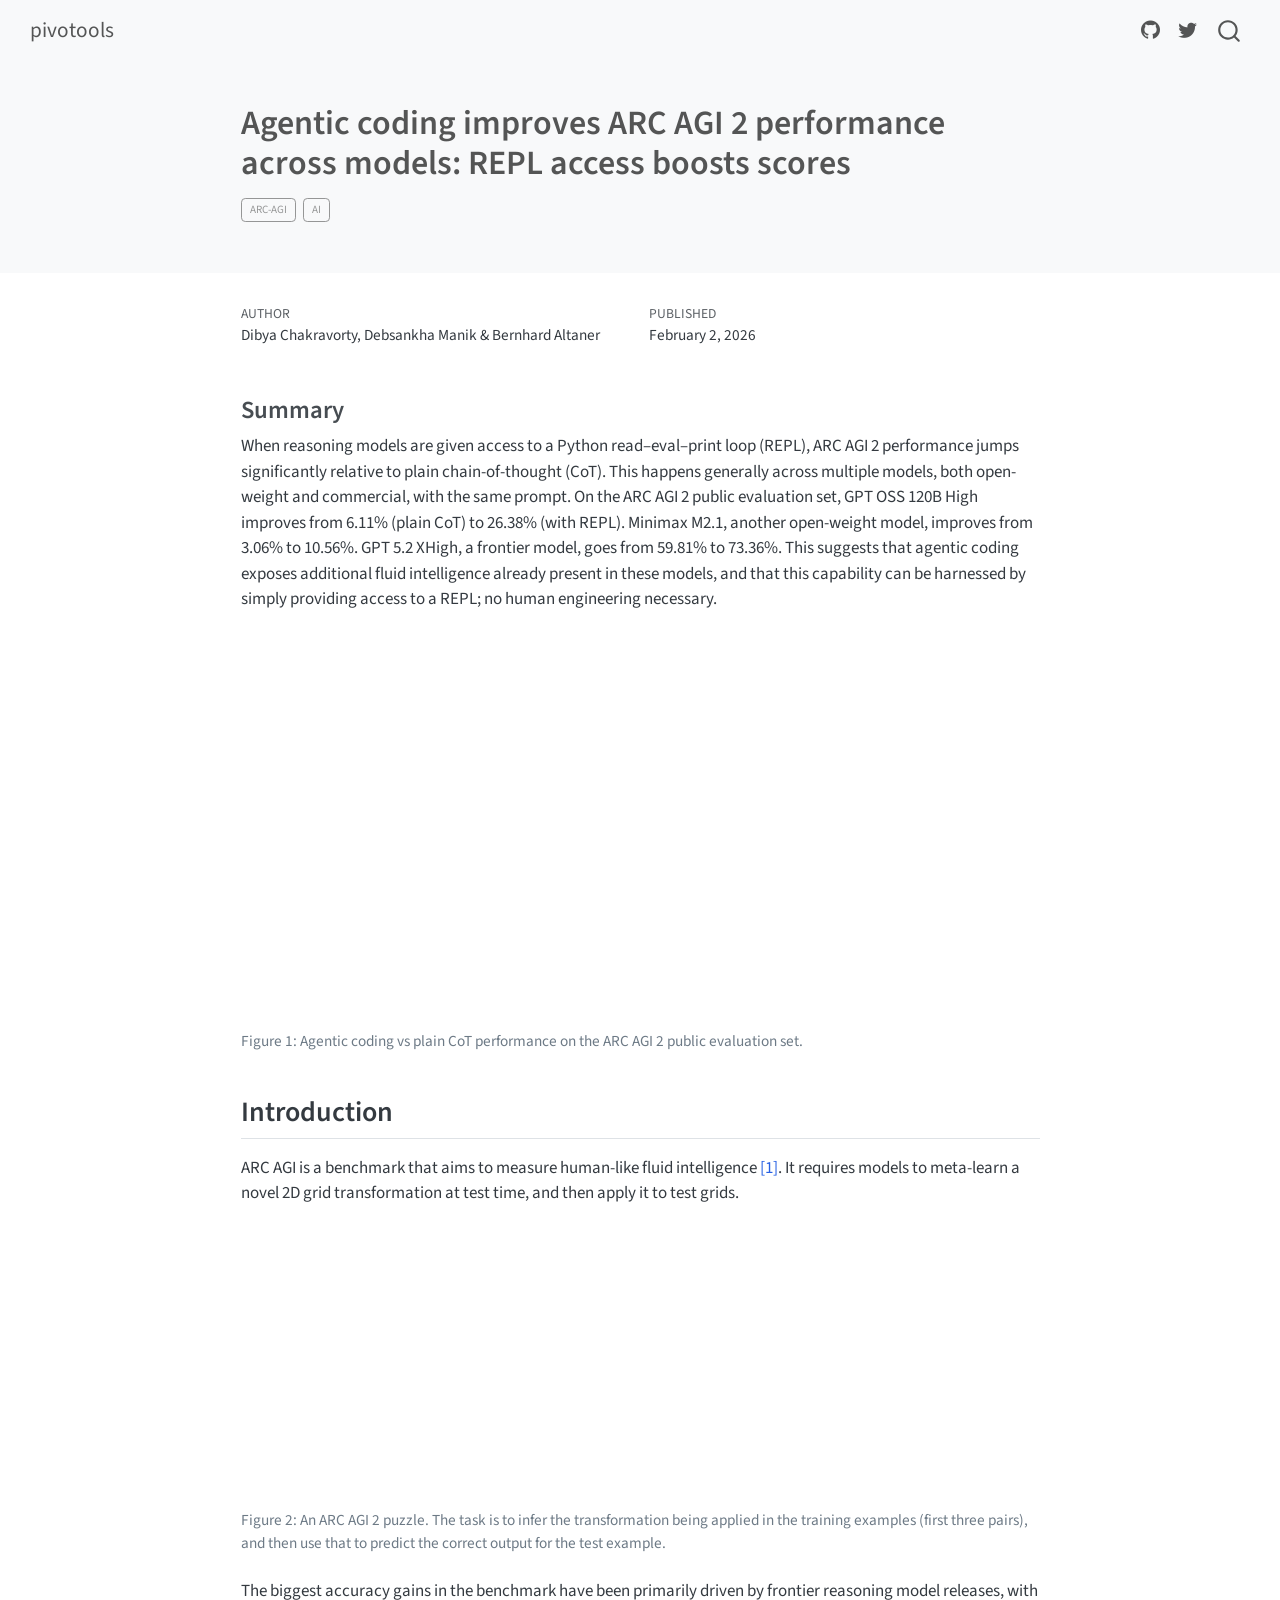
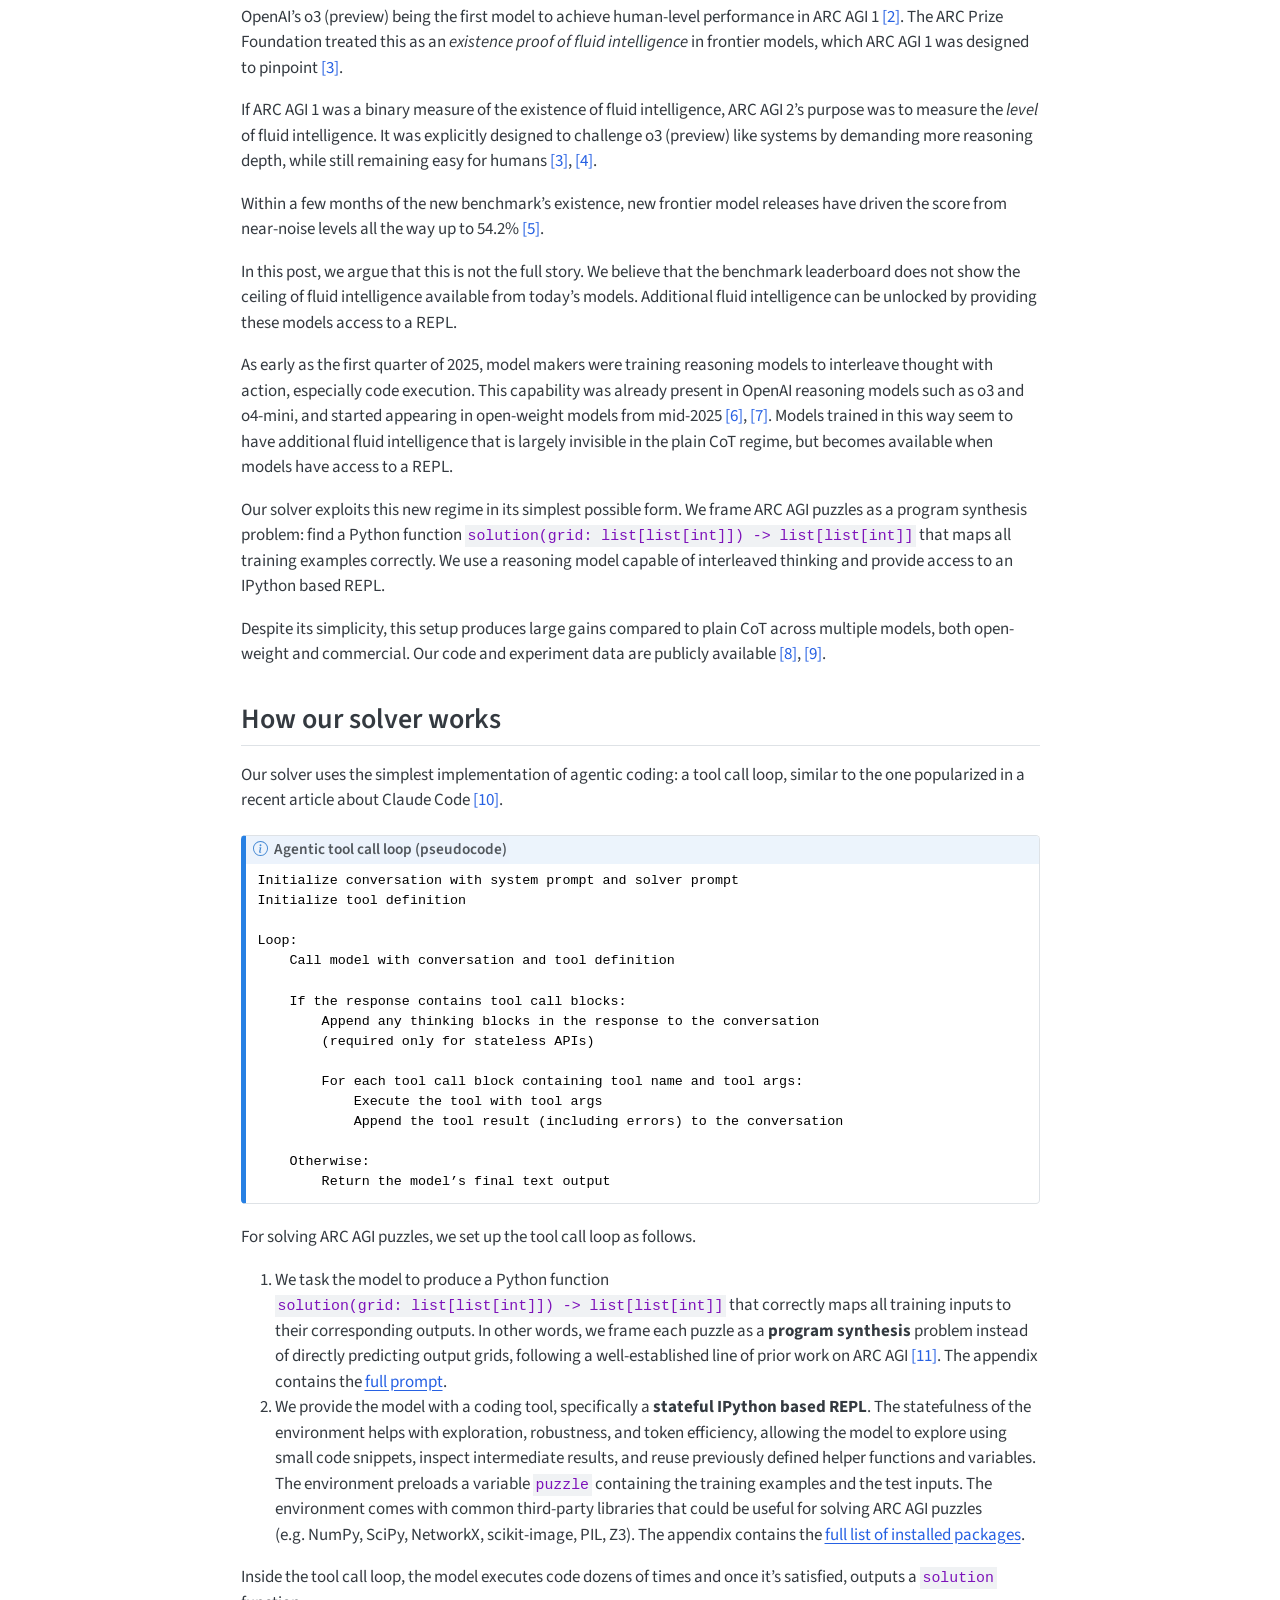
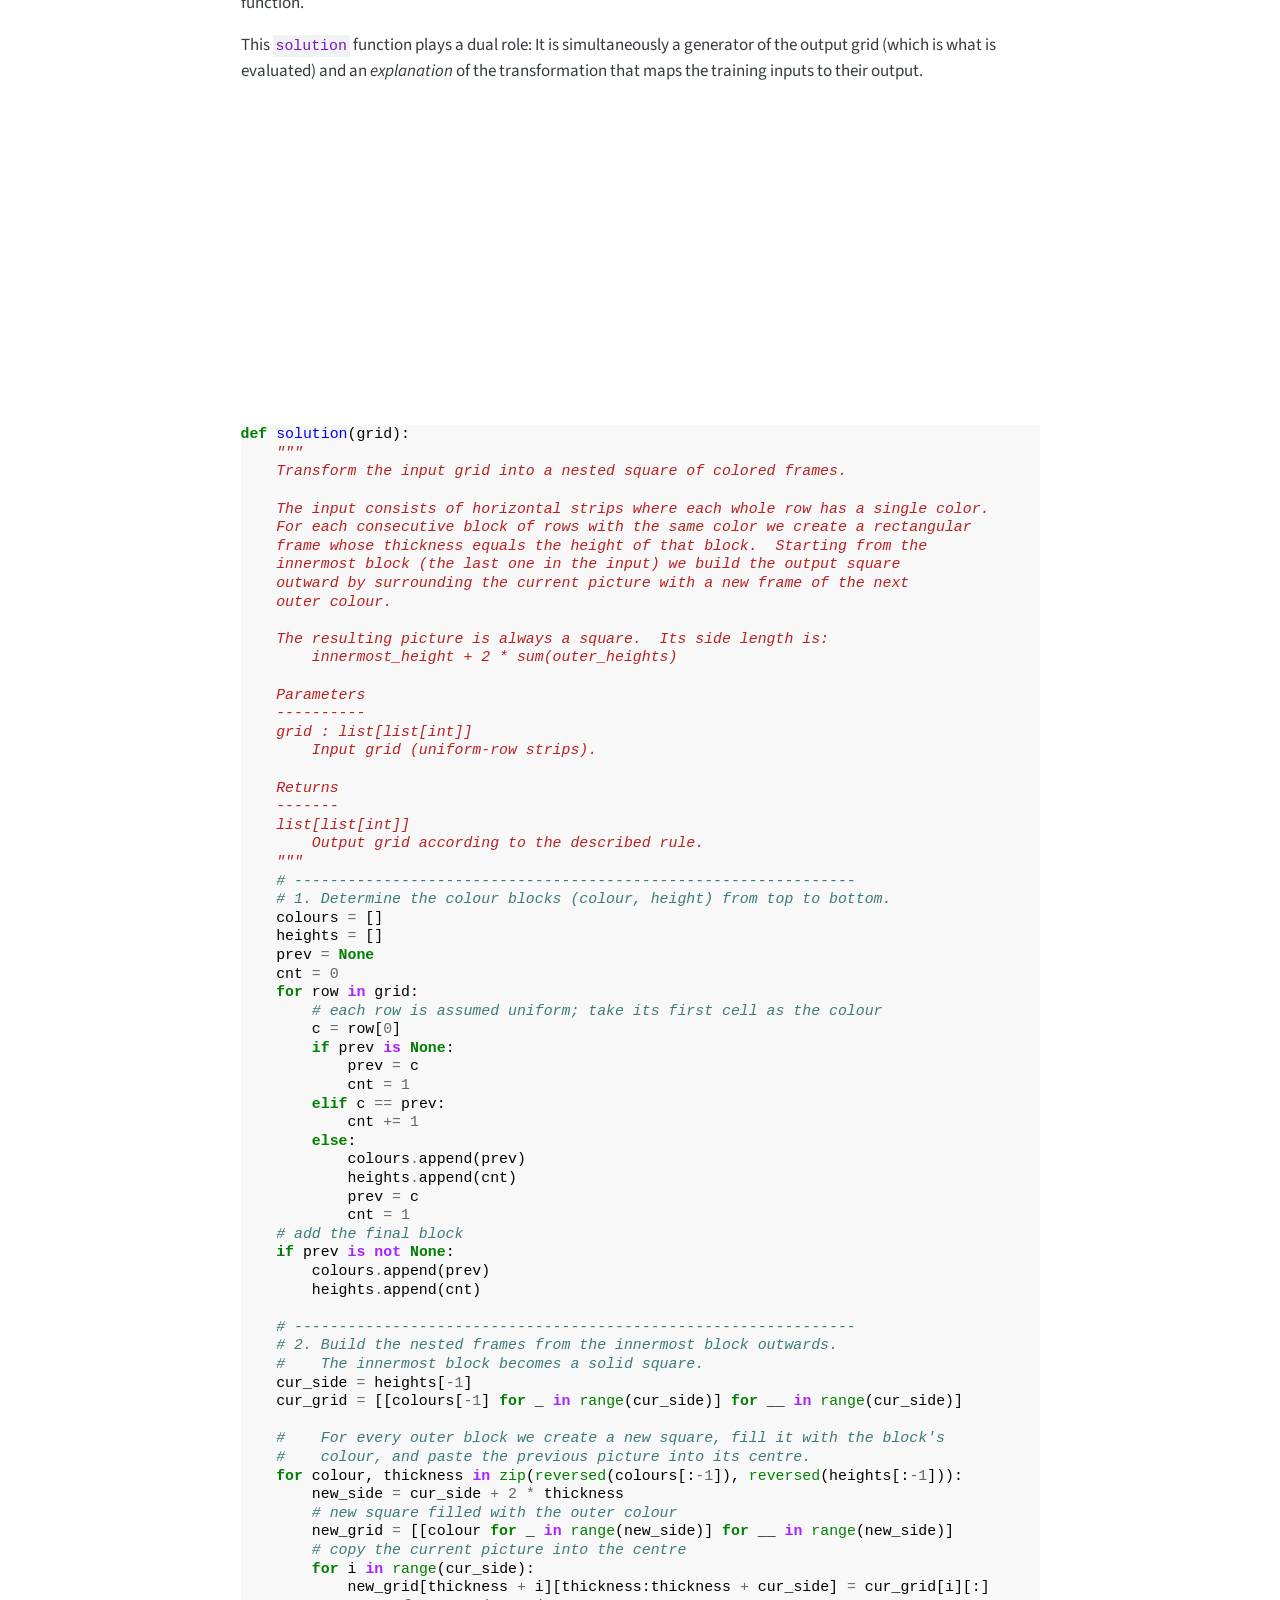
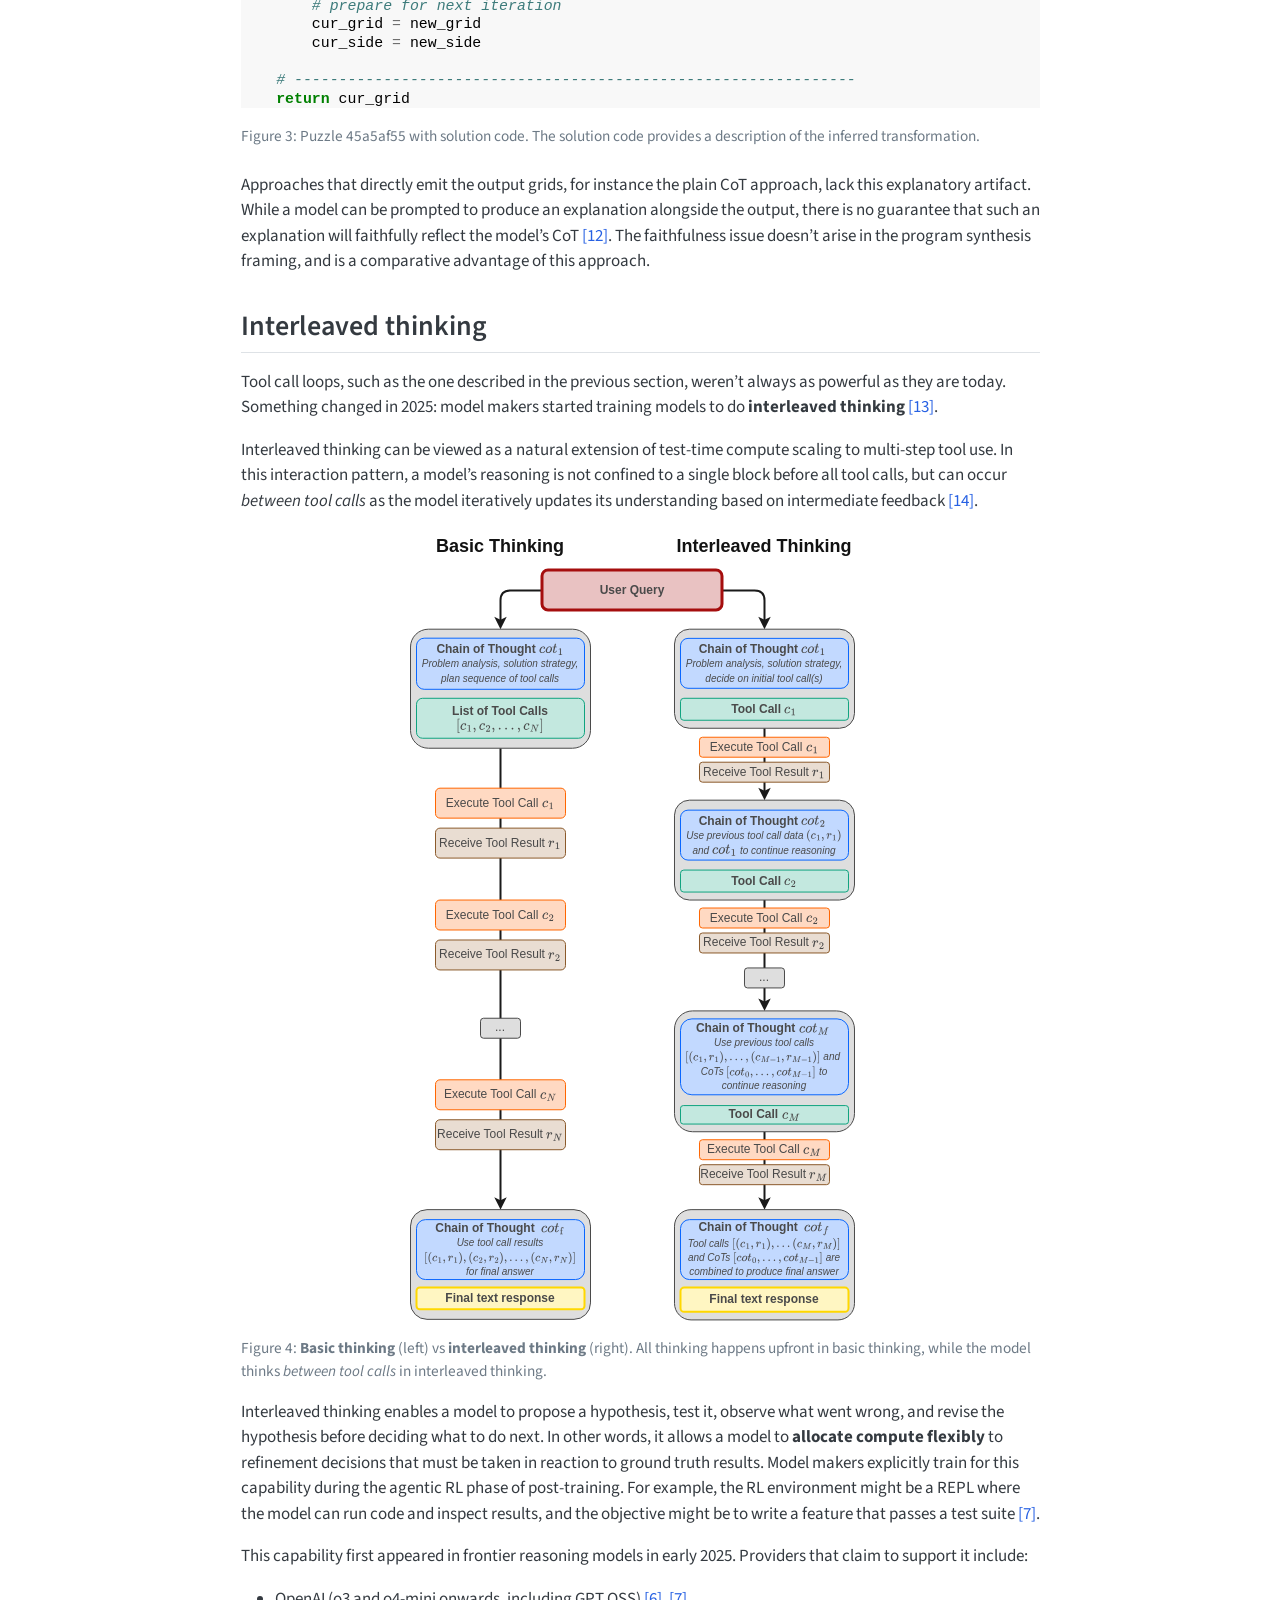
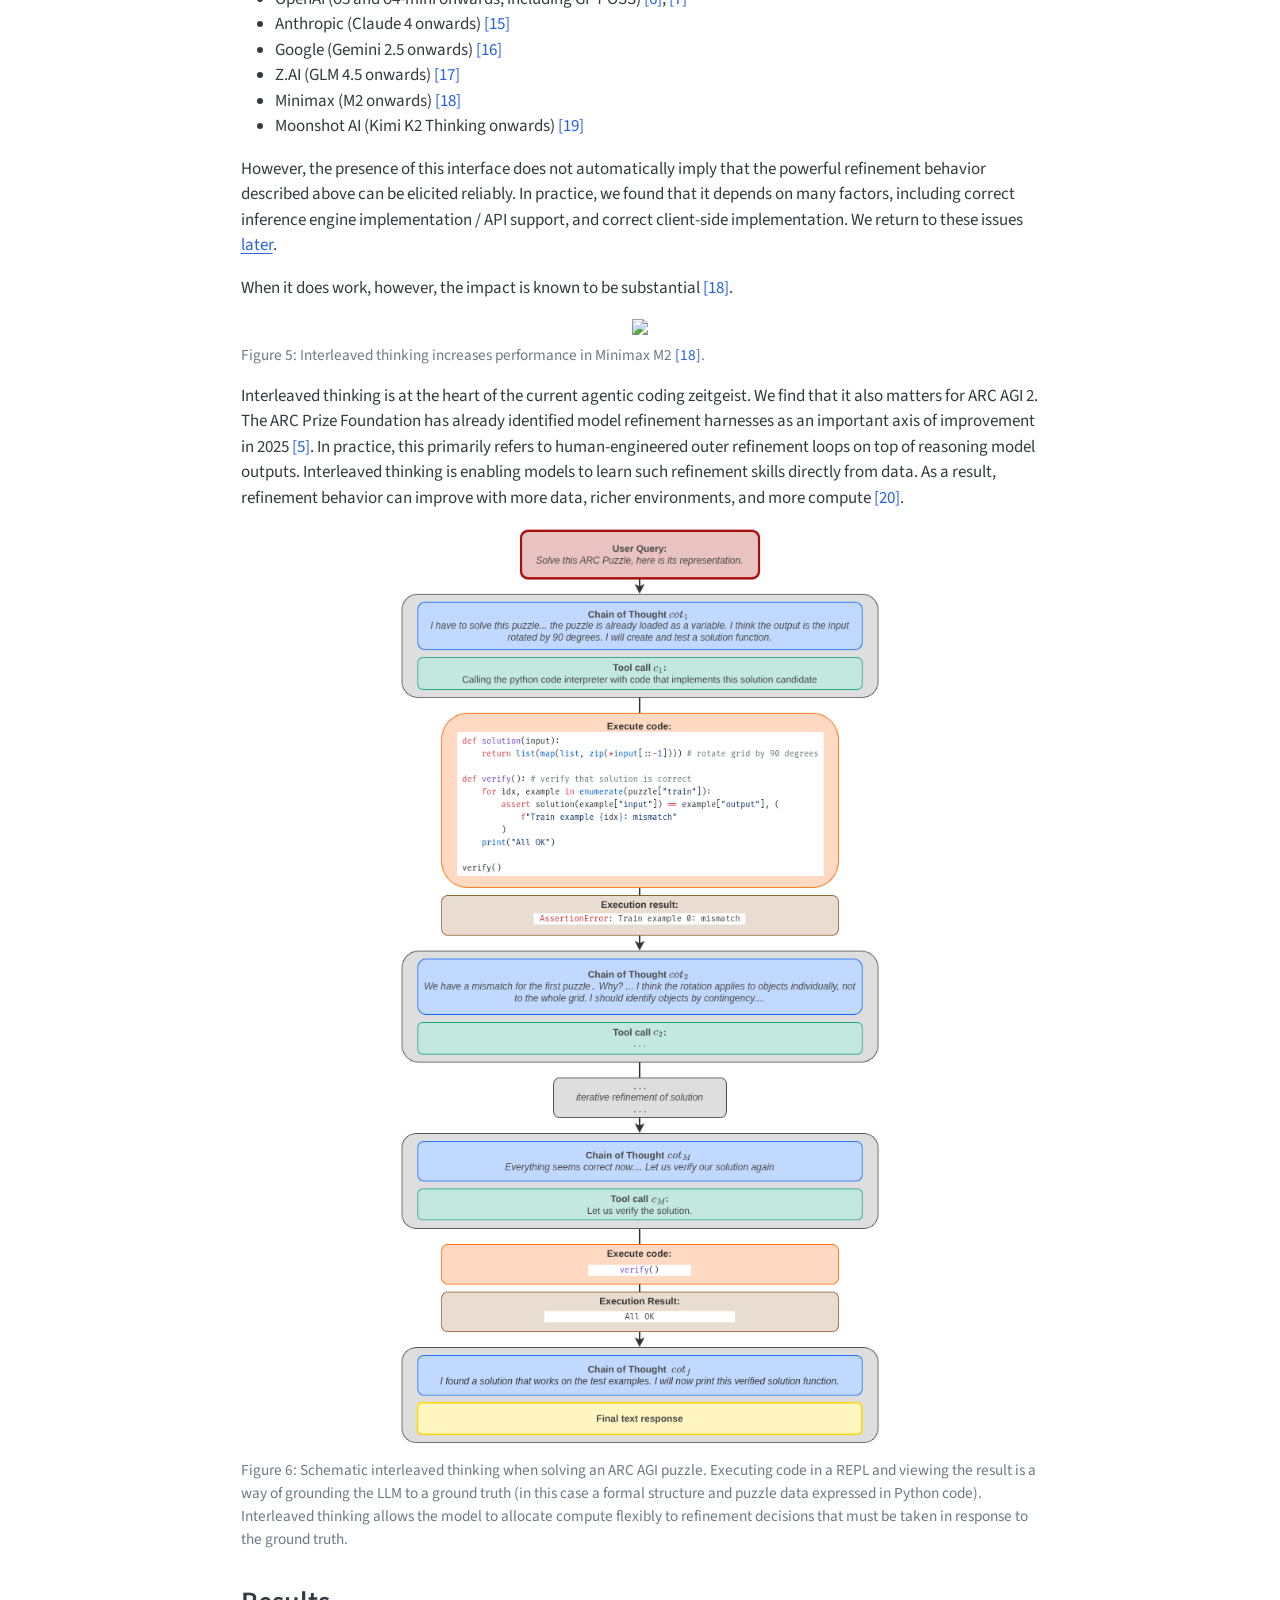
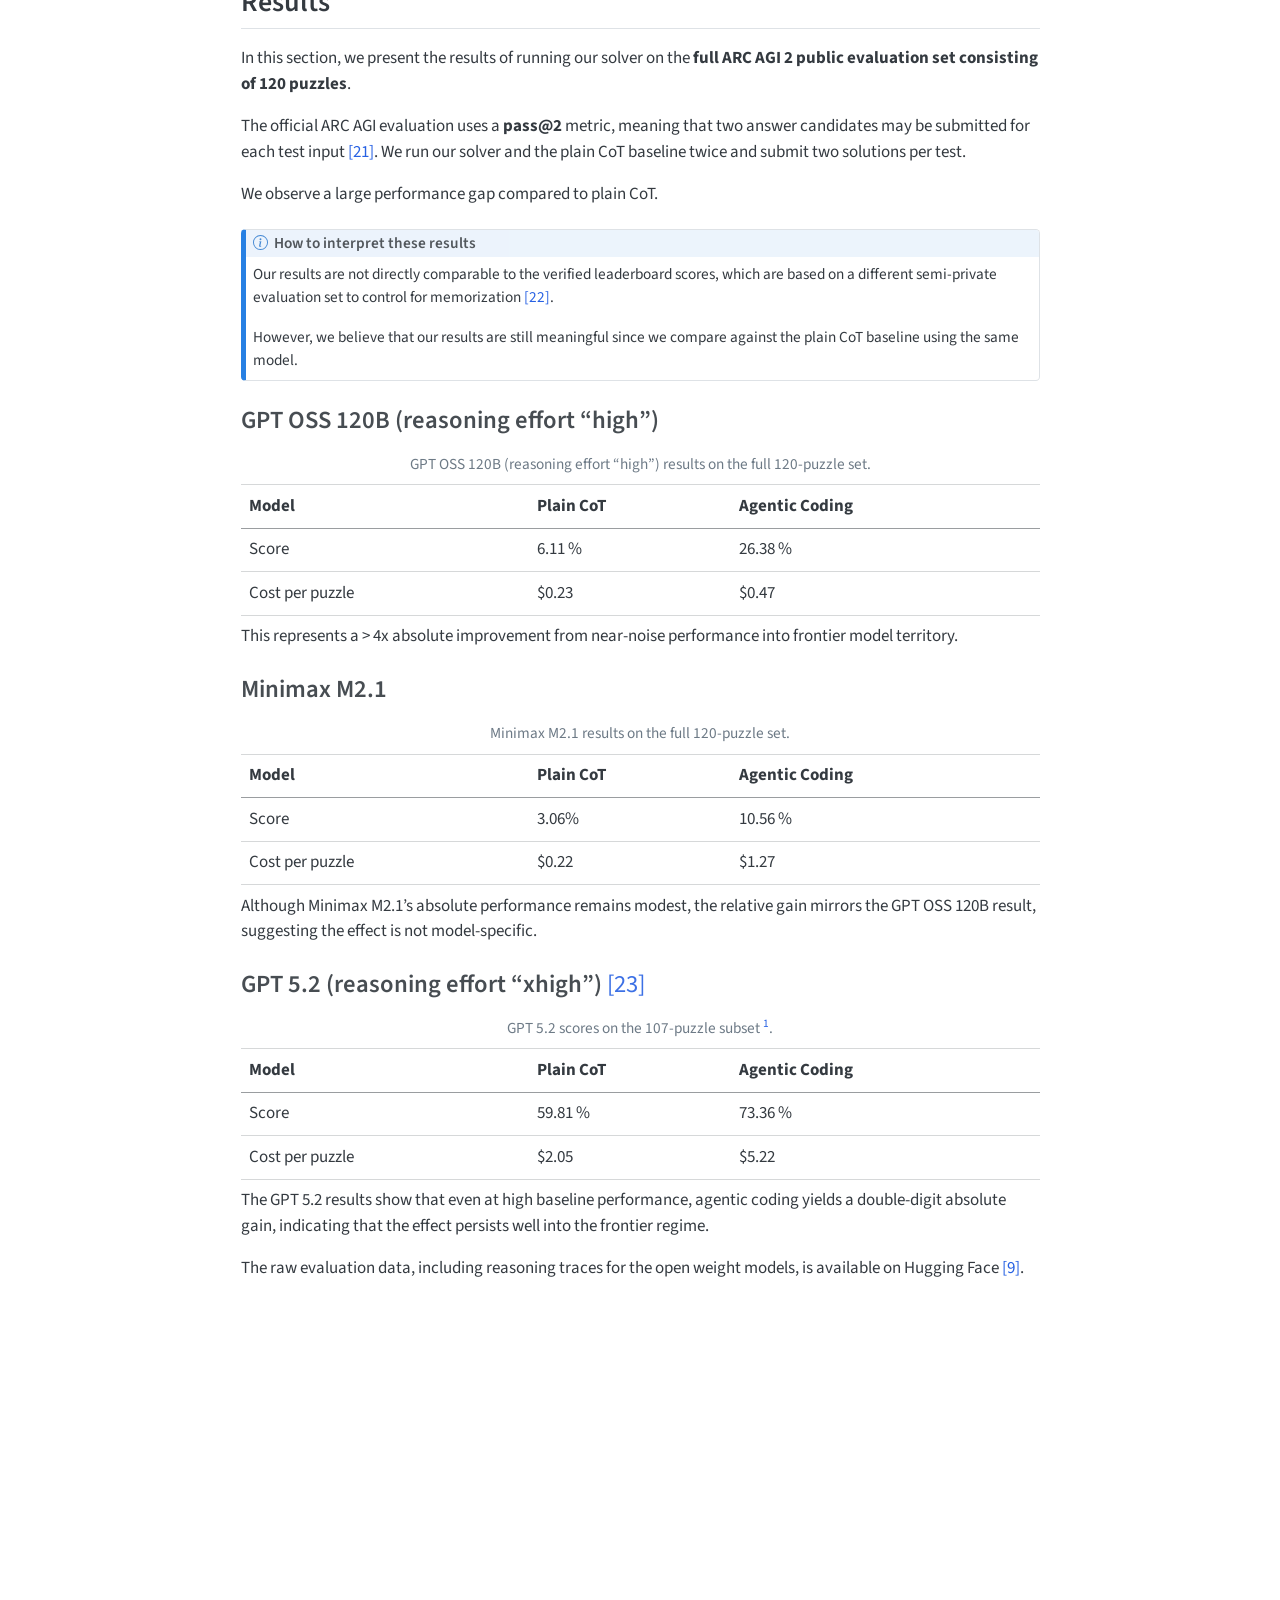
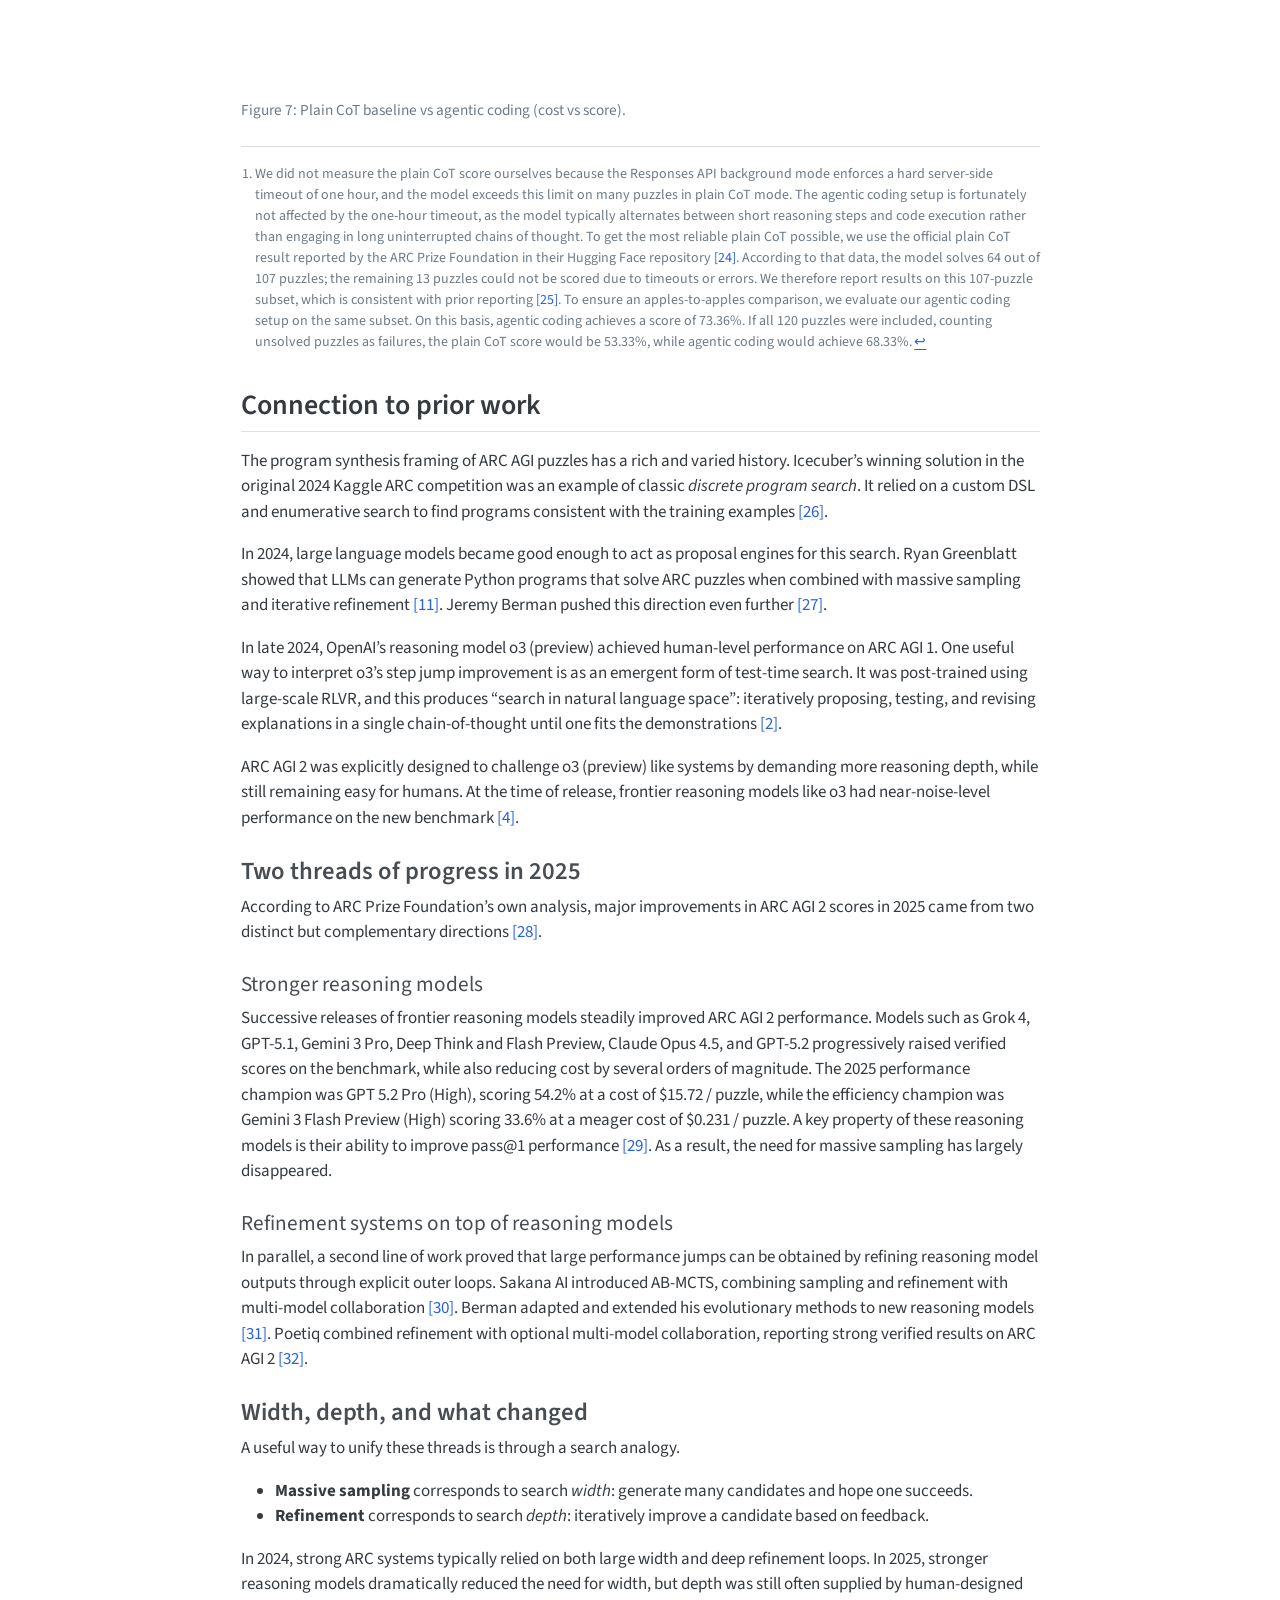
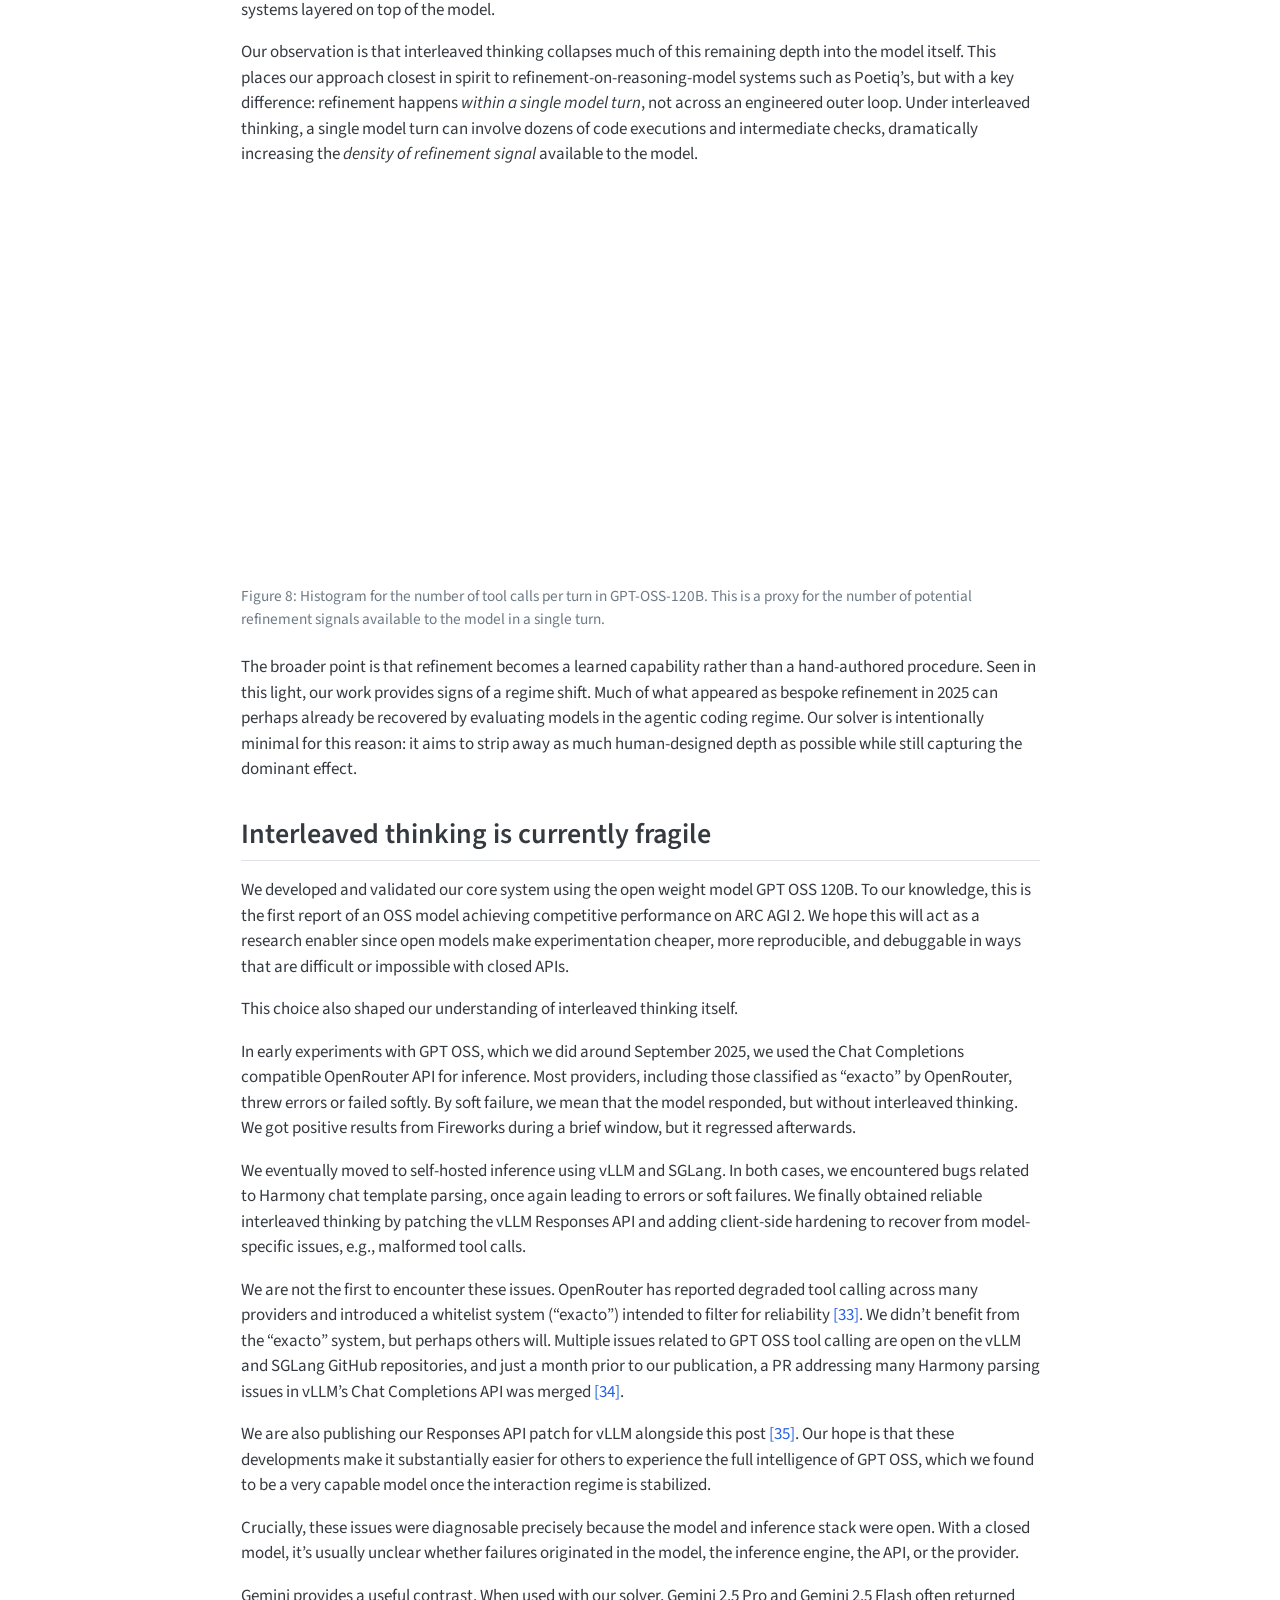
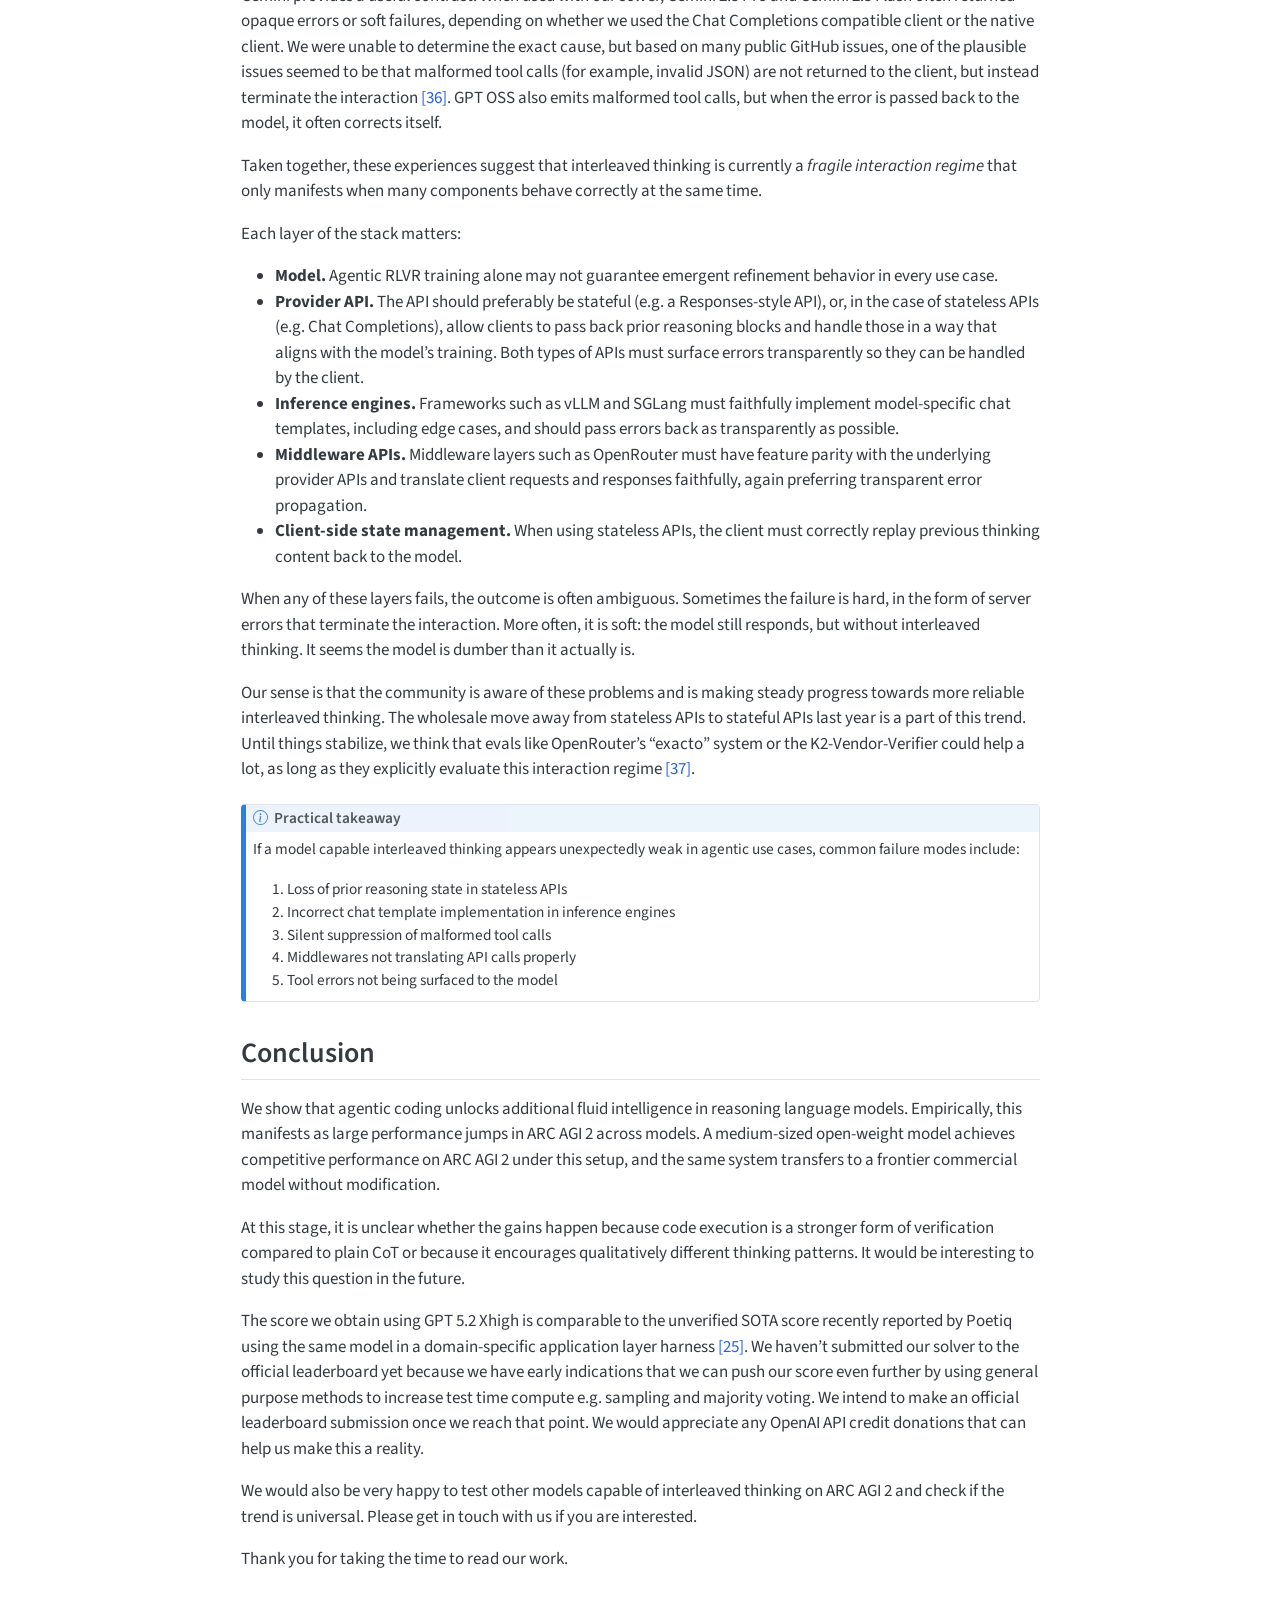
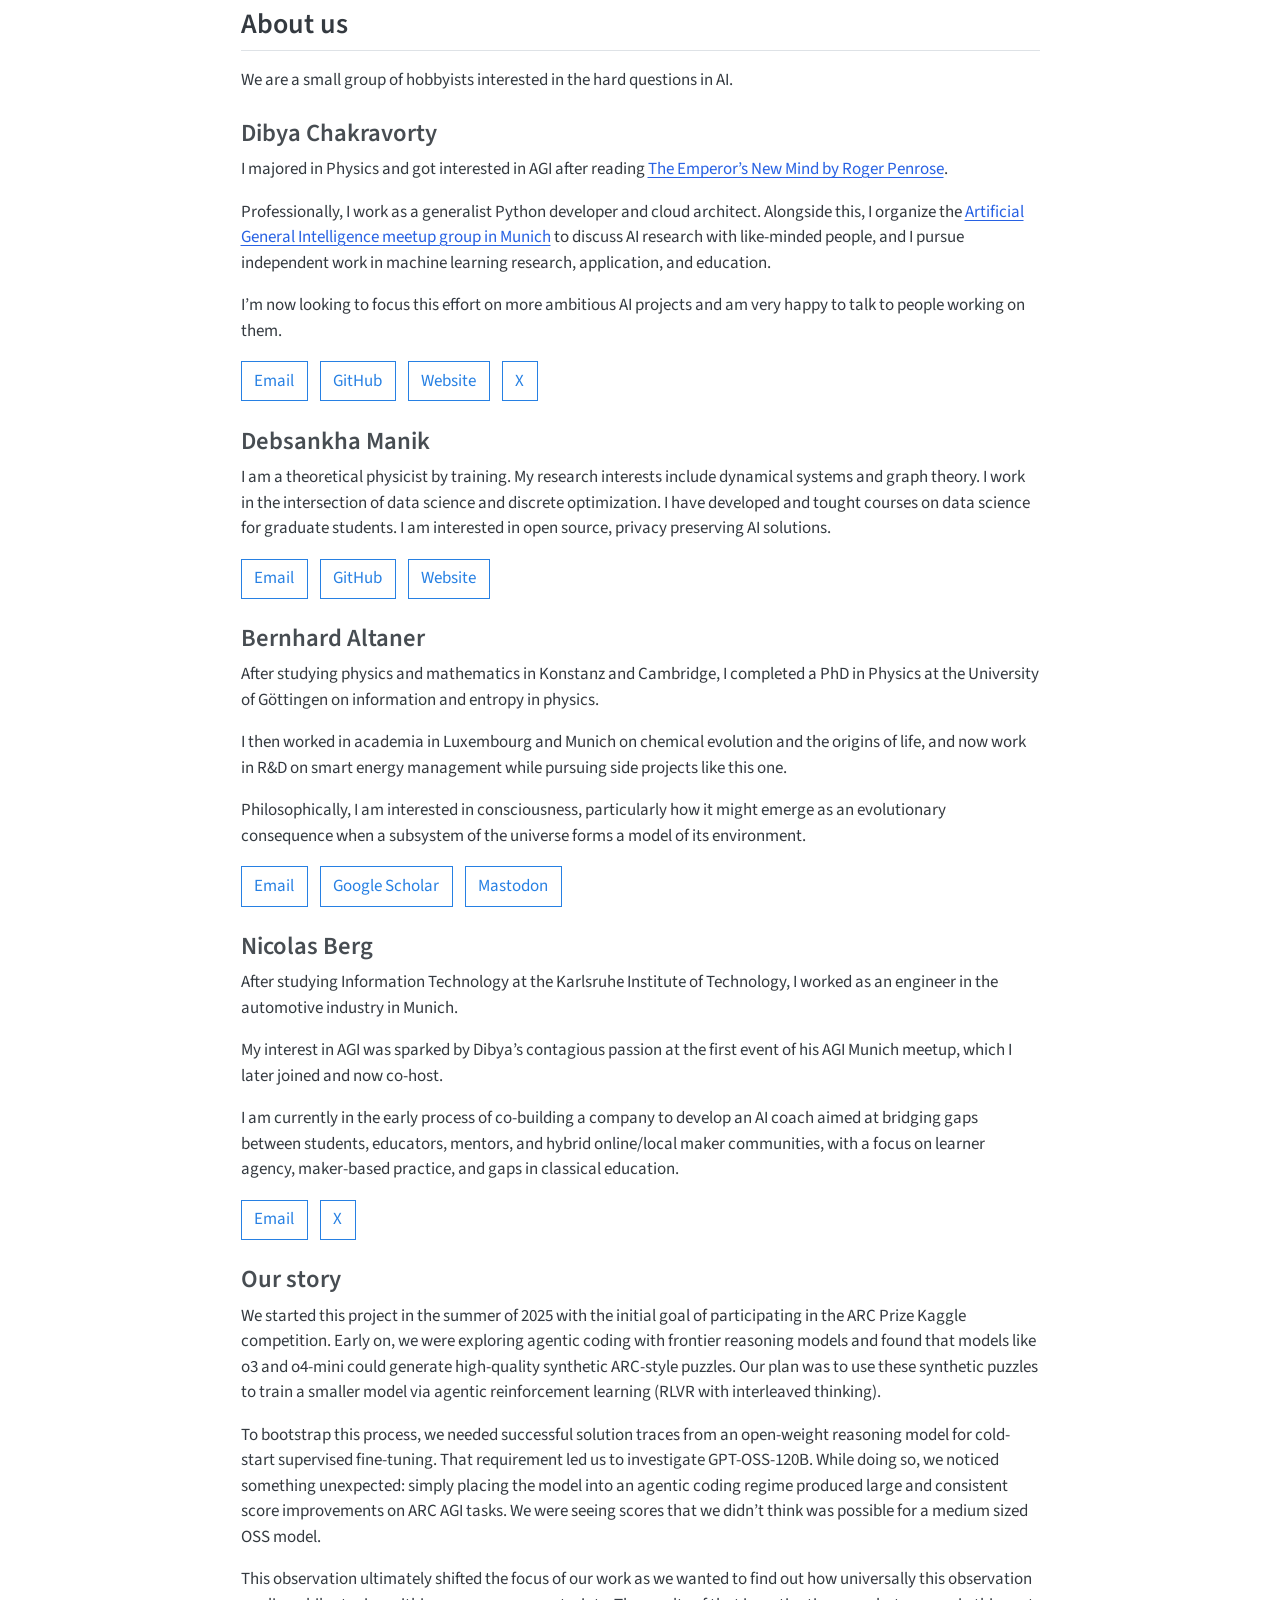
==== commit 4e1340d6: "Built site for gh-pages" ====
--- a/posts/agentic_coding_arc_agi/index.html
+++ b/posts/agentic_coding_arc_agi/index.html
@@ -9,7 +9,7 @@
 <meta name="author" content="Dibya Chakravorty, Debsankha Manik &amp; Bernhard Altaner">
 <meta name="dcterms.date" content="2026-02-02">
 
-<title>Agentic coding improves ARC AGI 2 performance across models – pivotools</title>
+<title>Agentic coding improves ARC AGI 2 performance across models: REPL access boosts scores – pivotools</title>
 <style>
 code{white-space: pre-wrap;}
 span.smallcaps{font-variant: small-caps;}
@@ -97,7 +97,7 @@
 <link href="../../site_libs/quarto-html/quarto-syntax-highlighting-ed96de9b727972fe78a7b5d16c58bf87.css" rel="stylesheet" id="quarto-text-highlighting-styles">
 <script src="../../site_libs/bootstrap/bootstrap.min.js"></script>
 <link href="../../site_libs/bootstrap/bootstrap-icons.css" rel="stylesheet">
-<link href="../../site_libs/bootstrap/bootstrap-a4d8066ab99c821fadc425098389dfee.min.css" rel="stylesheet" append-hash="true" id="quarto-bootstrap" data-mode="light">
+<link href="../../site_libs/bootstrap/bootstrap-7d8f446abc168d75111c8ab93f0c9211.min.css" rel="stylesheet" append-hash="true" id="quarto-bootstrap" data-mode="light">
 <script id="quarto-search-options" type="application/json">{
   "location": "navbar",
   "copy-button": false,
@@ -134,6 +134,12 @@
 </script>
 <script type="module">import "https://cdn.plot.ly/plotly-3.3.1.min"</script>
 
+<!-- Privacy-friendly analytics by Plausible -->
+<script async="" src="https://plausible.io/js/pa-Vue24LqAWjr1OUlPYvvgA.js"></script>
+<script>
+  window.plausible=window.plausible||function(){(plausible.q=plausible.q||[]).push(arguments)},plausible.init=plausible.init||function(i){plausible.o=i||{}};
+  plausible.init()
+</script>
 <meta property="og:url" content="https://pivotools.github.io/pivotools-quarto-blog/posts/agentic_coding_arc_agi/">
 <meta property="og:type" content="article">
 
@@ -191,7 +197,7 @@
 <header id="title-block-header" class="quarto-title-block default page-columns page-full">
   <div class="quarto-title-banner page-columns page-full">
     <div class="quarto-title column-body">
-      <h1 class="title">Agentic coding improves ARC AGI 2 performance across models</h1>
+      <h1 class="title">Agentic coding improves ARC AGI 2 performance across models: REPL access boosts scores</h1>
                                 <div class="quarto-categories">
                 <div class="quarto-category">arc-agi</div>
                 <div class="quarto-category">ai</div>
@@ -239,9 +245,9 @@
 <figure class="quarto-float quarto-float-fig figure">
 <div aria-describedby="fig-baseline-interleaved-bars-caption-0ceaefa1-69ba-4598-a22c-09a6ac19f8ca">
 <div>            <script src="https://cdnjs.cloudflare.com/ajax/libs/mathjax/2.7.5/MathJax.js?config=TeX-AMS-MML_SVG"></script><script type="text/javascript">if (window.MathJax && window.MathJax.Hub && window.MathJax.Hub.Config) {window.MathJax.Hub.Config({SVG: {font: "STIX-Web"}});}</script>                <script type="text/javascript">window.PlotlyConfig = {MathJaxConfig: 'local'};</script>
-        <script charset="utf-8" src="https://cdn.plot.ly/plotly-3.3.1.min.js" integrity="sha256-4rD3fugVb/nVJYUv5Ky3v+fYXoouHaBSP20WIJuEiWg=" crossorigin="anonymous"></script>                <div id="a474c1ab-682c-4a18-b98b-a9395d67b08f" class="plotly-graph-div" style="height:400px; width:550px;"></div>            <script type="text/javascript">                window.PLOTLYENV=window.PLOTLYENV || {};                                if (document.getElementById("a474c1ab-682c-4a18-b98b-a9395d67b08f")) {                    Plotly.newPlot(                        "a474c1ab-682c-4a18-b98b-a9395d67b08f",                        [{"customdata":["GPT OSS 120B (High)","Minimax M2.1","GPT 5.2 (X-High)"],"hovertemplate":"%{customdata}\u003cbr\u003ePlain CoT: %{y:.2f}%\u003cextra\u003e\u003c\u002fextra\u003e","marker":{"color":"#808080"},"name":"Plain CoT","x":[-0.15,0.85,1.85],"y":[6.11,3.06,59.809999999999995],"type":"bar"},{"customdata":["GPT OSS 120B (High)","Minimax M2.1","GPT 5.2 (X-High)"],"hovertemplate":"%{customdata}\u003cbr\u003eAgentic Coding: %{y:.2f}%\u003cextra\u003e\u003c\u002fextra\u003e","marker":{"color":"#D2691E"},"name":"Agentic Coding","x":[0.15,1.15,2.15],"y":[26.39,10.56,73.36],"type":"bar"}],                        {"template":{"data":{"histogram2dcontour":[{"type":"histogram2dcontour","colorbar":{"outlinewidth":0,"ticks":""},"colorscale":[[0.0,"#0d0887"],[0.1111111111111111,"#46039f"],[0.2222222222222222,"#7201a8"],[0.3333333333333333,"#9c179e"],[0.4444444444444444,"#bd3786"],[0.5555555555555556,"#d8576b"],[0.6666666666666666,"#ed7953"],[0.7777777777777778,"#fb9f3a"],[0.8888888888888888,"#fdca26"],[1.0,"#f0f921"]]}],"choropleth":[{"type":"choropleth","colorbar":{"outlinewidth":0,"ticks":""}}],"histogram2d":[{"type":"histogram2d","colorbar":{"outlinewidth":0,"ticks":""},"colorscale":[[0.0,"#0d0887"],[0.1111111111111111,"#46039f"],[0.2222222222222222,"#7201a8"],[0.3333333333333333,"#9c179e"],[0.4444444444444444,"#bd3786"],[0.5555555555555556,"#d8576b"],[0.6666666666666666,"#ed7953"],[0.7777777777777778,"#fb9f3a"],[0.8888888888888888,"#fdca26"],[1.0,"#f0f921"]]}],"heatmap":[{"type":"heatmap","colorbar":{"outlinewidth":0,"ticks":""},"colorscale":[[0.0,"#0d0887"],[0.1111111111111111,"#46039f"],[0.2222222222222222,"#7201a8"],[0.3333333333333333,"#9c179e"],[0.4444444444444444,"#bd3786"],[0.5555555555555556,"#d8576b"],[0.6666666666666666,"#ed7953"],[0.7777777777777778,"#fb9f3a"],[0.8888888888888888,"#fdca26"],[1.0,"#f0f921"]]}],"contourcarpet":[{"type":"contourcarpet","colorbar":{"outlinewidth":0,"ticks":""}}],"contour":[{"type":"contour","colorbar":{"outlinewidth":0,"ticks":""},"colorscale":[[0.0,"#0d0887"],[0.1111111111111111,"#46039f"],[0.2222222222222222,"#7201a8"],[0.3333333333333333,"#9c179e"],[0.4444444444444444,"#bd3786"],[0.5555555555555556,"#d8576b"],[0.6666666666666666,"#ed7953"],[0.7777777777777778,"#fb9f3a"],[0.8888888888888888,"#fdca26"],[1.0,"#f0f921"]]}],"surface":[{"type":"surface","colorbar":{"outlinewidth":0,"ticks":""},"colorscale":[[0.0,"#0d0887"],[0.1111111111111111,"#46039f"],[0.2222222222222222,"#7201a8"],[0.3333333333333333,"#9c179e"],[0.4444444444444444,"#bd3786"],[0.5555555555555556,"#d8576b"],[0.6666666666666666,"#ed7953"],[0.7777777777777778,"#fb9f3a"],[0.8888888888888888,"#fdca26"],[1.0,"#f0f921"]]}],"mesh3d":[{"type":"mesh3d","colorbar":{"outlinewidth":0,"ticks":""}}],"scatter":[{"fillpattern":{"fillmode":"overlay","size":10,"solidity":0.2},"type":"scatter"}],"parcoords":[{"type":"parcoords","line":{"colorbar":{"outlinewidth":0,"ticks":""}}}],"scatterpolargl":[{"type":"scatterpolargl","marker":{"colorbar":{"outlinewidth":0,"ticks":""}}}],"bar":[{"error_x":{"color":"#2a3f5f"},"error_y":{"color":"#2a3f5f"},"marker":{"line":{"color":"#E5ECF6","width":0.5},"pattern":{"fillmode":"overlay","size":10,"solidity":0.2}},"type":"bar"}],"scattergeo":[{"type":"scattergeo","marker":{"colorbar":{"outlinewidth":0,"ticks":""}}}],"scatterpolar":[{"type":"scatterpolar","marker":{"colorbar":{"outlinewidth":0,"ticks":""}}}],"histogram":[{"marker":{"pattern":{"fillmode":"overlay","size":10,"solidity":0.2}},"type":"histogram"}],"scattergl":[{"type":"scattergl","marker":{"colorbar":{"outlinewidth":0,"ticks":""}}}],"scatter3d":[{"type":"scatter3d","line":{"colorbar":{"outlinewidth":0,"ticks":""}},"marker":{"colorbar":{"outlinewidth":0,"ticks":""}}}],"scattermap":[{"type":"scattermap","marker":{"colorbar":{"outlinewidth":0,"ticks":""}}}],"scattermapbox":[{"type":"scattermapbox","marker":{"colorbar":{"outlinewidth":0,"ticks":""}}}],"scatterternary":[{"type":"scatterternary","marker":{"colorbar":{"outlinewidth":0,"ticks":""}}}],"scattercarpet":[{"type":"scattercarpet","marker":{"colorbar":{"outlinewidth":0,"ticks":""}}}],"carpet":[{"aaxis":{"endlinecolor":"#2a3f5f","gridcolor":"white","linecolor":"white","minorgridcolor":"white","startlinecolor":"#2a3f5f"},"baxis":{"endlinecolor":"#2a3f5f","gridcolor":"white","linecolor":"white","minorgridcolor":"white","startlinecolor":"#2a3f5f"},"type":"carpet"}],"table":[{"cells":{"fill":{"color":"#EBF0F8"},"line":{"color":"white"}},"header":{"fill":{"color":"#C8D4E3"},"line":{"color":"white"}},"type":"table"}],"barpolar":[{"marker":{"line":{"color":"#E5ECF6","width":0.5},"pattern":{"fillmode":"overlay","size":10,"solidity":0.2}},"type":"barpolar"}],"pie":[{"automargin":true,"type":"pie"}]},"layout":{"autotypenumbers":"strict","colorway":["#636efa","#EF553B","#00cc96","#ab63fa","#FFA15A","#19d3f3","#FF6692","#B6E880","#FF97FF","#FECB52"],"font":{"color":"#2a3f5f"},"hovermode":"closest","hoverlabel":{"align":"left"},"paper_bgcolor":"white","plot_bgcolor":"#E5ECF6","polar":{"bgcolor":"#E5ECF6","angularaxis":{"gridcolor":"white","linecolor":"white","ticks":""},"radialaxis":{"gridcolor":"white","linecolor":"white","ticks":""}},"ternary":{"bgcolor":"#E5ECF6","aaxis":{"gridcolor":"white","linecolor":"white","ticks":""},"baxis":{"gridcolor":"white","linecolor":"white","ticks":""},"caxis":{"gridcolor":"white","linecolor":"white","ticks":""}},"coloraxis":{"colorbar":{"outlinewidth":0,"ticks":""}},"colorscale":{"sequential":[[0.0,"#0d0887"],[0.1111111111111111,"#46039f"],[0.2222222222222222,"#7201a8"],[0.3333333333333333,"#9c179e"],[0.4444444444444444,"#bd3786"],[0.5555555555555556,"#d8576b"],[0.6666666666666666,"#ed7953"],[0.7777777777777778,"#fb9f3a"],[0.8888888888888888,"#fdca26"],[1.0,"#f0f921"]],"sequentialminus":[[0.0,"#0d0887"],[0.1111111111111111,"#46039f"],[0.2222222222222222,"#7201a8"],[0.3333333333333333,"#9c179e"],[0.4444444444444444,"#bd3786"],[0.5555555555555556,"#d8576b"],[0.6666666666666666,"#ed7953"],[0.7777777777777778,"#fb9f3a"],[0.8888888888888888,"#fdca26"],[1.0,"#f0f921"]],"diverging":[[0,"#8e0152"],[0.1,"#c51b7d"],[0.2,"#de77ae"],[0.3,"#f1b6da"],[0.4,"#fde0ef"],[0.5,"#f7f7f7"],[0.6,"#e6f5d0"],[0.7,"#b8e186"],[0.8,"#7fbc41"],[0.9,"#4d9221"],[1,"#276419"]]},"xaxis":{"gridcolor":"white","linecolor":"white","ticks":"","title":{"standoff":15},"zerolinecolor":"white","automargin":true,"zerolinewidth":2},"yaxis":{"gridcolor":"white","linecolor":"white","ticks":"","title":{"standoff":15},"zerolinecolor":"white","automargin":true,"zerolinewidth":2},"scene":{"xaxis":{"backgroundcolor":"#E5ECF6","gridcolor":"white","linecolor":"white","showbackground":true,"ticks":"","zerolinecolor":"white","gridwidth":2},"yaxis":{"backgroundcolor":"#E5ECF6","gridcolor":"white","linecolor":"white","showbackground":true,"ticks":"","zerolinecolor":"white","gridwidth":2},"zaxis":{"backgroundcolor":"#E5ECF6","gridcolor":"white","linecolor":"white","showbackground":true,"ticks":"","zerolinecolor":"white","gridwidth":2}},"shapedefaults":{"line":{"color":"#2a3f5f"}},"annotationdefaults":{"arrowcolor":"#2a3f5f","arrowhead":0,"arrowwidth":1},"geo":{"bgcolor":"white","landcolor":"#E5ECF6","subunitcolor":"white","showland":true,"showlakes":true,"lakecolor":"white"},"title":{"x":0.05},"mapbox":{"style":"light"},"margin":{"b":0,"l":0,"r":0,"t":30}}},"xaxis":{"tickmode":"array","tickvals":[0,1,2],"ticktext":["GPT OSS 120B (High)","Minimax M2.1","GPT 5.2 (X-High)"],"title":{"text":"Model"},"showgrid":false,"gridcolor":"rgba(0,0,0,0.1)"},"yaxis":{"title":{"text":"Score [%]"},"type":"linear","showgrid":true,"gridcolor":"rgba(0,0,0,0.1)","range":[-2,82]},"margin":{"l":50,"r":50,"t":40,"b":60},"showlegend":true,"height":400,"width":550,"plot_bgcolor":"rgba(0,0,0,0)","paper_bgcolor":"rgba(0,0,0,0)"},                        {"staticPlot": true, "displayModeBar": false, "responsive": false}                    ).then(function(){
+        <script charset="utf-8" src="https://cdn.plot.ly/plotly-3.3.1.min.js" integrity="sha256-4rD3fugVb/nVJYUv5Ky3v+fYXoouHaBSP20WIJuEiWg=" crossorigin="anonymous"></script>                <div id="6862f764-f2a4-41ea-983b-4d7095d830ef" class="plotly-graph-div" style="height:400px; width:550px;"></div>            <script type="text/javascript">                window.PLOTLYENV=window.PLOTLYENV || {};                                if (document.getElementById("6862f764-f2a4-41ea-983b-4d7095d830ef")) {                    Plotly.newPlot(                        "6862f764-f2a4-41ea-983b-4d7095d830ef",                        [{"customdata":["GPT OSS 120B (High)","Minimax M2.1","GPT 5.2 (X-High)"],"hovertemplate":"%{customdata}\u003cbr\u003ePlain CoT: %{y:.2f}%\u003cextra\u003e\u003c\u002fextra\u003e","marker":{"color":"#808080"},"name":"Plain CoT","x":[-0.15,0.85,1.85],"y":[6.11,3.06,59.809999999999995],"type":"bar"},{"customdata":["GPT OSS 120B (High)","Minimax M2.1","GPT 5.2 (X-High)"],"hovertemplate":"%{customdata}\u003cbr\u003eAgentic Coding: %{y:.2f}%\u003cextra\u003e\u003c\u002fextra\u003e","marker":{"color":"#D2691E"},"name":"Agentic Coding","x":[0.15,1.15,2.15],"y":[26.39,10.56,73.36],"type":"bar"}],                        {"template":{"data":{"histogram2dcontour":[{"type":"histogram2dcontour","colorbar":{"outlinewidth":0,"ticks":""},"colorscale":[[0.0,"#0d0887"],[0.1111111111111111,"#46039f"],[0.2222222222222222,"#7201a8"],[0.3333333333333333,"#9c179e"],[0.4444444444444444,"#bd3786"],[0.5555555555555556,"#d8576b"],[0.6666666666666666,"#ed7953"],[0.7777777777777778,"#fb9f3a"],[0.8888888888888888,"#fdca26"],[1.0,"#f0f921"]]}],"choropleth":[{"type":"choropleth","colorbar":{"outlinewidth":0,"ticks":""}}],"histogram2d":[{"type":"histogram2d","colorbar":{"outlinewidth":0,"ticks":""},"colorscale":[[0.0,"#0d0887"],[0.1111111111111111,"#46039f"],[0.2222222222222222,"#7201a8"],[0.3333333333333333,"#9c179e"],[0.4444444444444444,"#bd3786"],[0.5555555555555556,"#d8576b"],[0.6666666666666666,"#ed7953"],[0.7777777777777778,"#fb9f3a"],[0.8888888888888888,"#fdca26"],[1.0,"#f0f921"]]}],"heatmap":[{"type":"heatmap","colorbar":{"outlinewidth":0,"ticks":""},"colorscale":[[0.0,"#0d0887"],[0.1111111111111111,"#46039f"],[0.2222222222222222,"#7201a8"],[0.3333333333333333,"#9c179e"],[0.4444444444444444,"#bd3786"],[0.5555555555555556,"#d8576b"],[0.6666666666666666,"#ed7953"],[0.7777777777777778,"#fb9f3a"],[0.8888888888888888,"#fdca26"],[1.0,"#f0f921"]]}],"contourcarpet":[{"type":"contourcarpet","colorbar":{"outlinewidth":0,"ticks":""}}],"contour":[{"type":"contour","colorbar":{"outlinewidth":0,"ticks":""},"colorscale":[[0.0,"#0d0887"],[0.1111111111111111,"#46039f"],[0.2222222222222222,"#7201a8"],[0.3333333333333333,"#9c179e"],[0.4444444444444444,"#bd3786"],[0.5555555555555556,"#d8576b"],[0.6666666666666666,"#ed7953"],[0.7777777777777778,"#fb9f3a"],[0.8888888888888888,"#fdca26"],[1.0,"#f0f921"]]}],"surface":[{"type":"surface","colorbar":{"outlinewidth":0,"ticks":""},"colorscale":[[0.0,"#0d0887"],[0.1111111111111111,"#46039f"],[0.2222222222222222,"#7201a8"],[0.3333333333333333,"#9c179e"],[0.4444444444444444,"#bd3786"],[0.5555555555555556,"#d8576b"],[0.6666666666666666,"#ed7953"],[0.7777777777777778,"#fb9f3a"],[0.8888888888888888,"#fdca26"],[1.0,"#f0f921"]]}],"mesh3d":[{"type":"mesh3d","colorbar":{"outlinewidth":0,"ticks":""}}],"scatter":[{"fillpattern":{"fillmode":"overlay","size":10,"solidity":0.2},"type":"scatter"}],"parcoords":[{"type":"parcoords","line":{"colorbar":{"outlinewidth":0,"ticks":""}}}],"scatterpolargl":[{"type":"scatterpolargl","marker":{"colorbar":{"outlinewidth":0,"ticks":""}}}],"bar":[{"error_x":{"color":"#2a3f5f"},"error_y":{"color":"#2a3f5f"},"marker":{"line":{"color":"#E5ECF6","width":0.5},"pattern":{"fillmode":"overlay","size":10,"solidity":0.2}},"type":"bar"}],"scattergeo":[{"type":"scattergeo","marker":{"colorbar":{"outlinewidth":0,"ticks":""}}}],"scatterpolar":[{"type":"scatterpolar","marker":{"colorbar":{"outlinewidth":0,"ticks":""}}}],"histogram":[{"marker":{"pattern":{"fillmode":"overlay","size":10,"solidity":0.2}},"type":"histogram"}],"scattergl":[{"type":"scattergl","marker":{"colorbar":{"outlinewidth":0,"ticks":""}}}],"scatter3d":[{"type":"scatter3d","line":{"colorbar":{"outlinewidth":0,"ticks":""}},"marker":{"colorbar":{"outlinewidth":0,"ticks":""}}}],"scattermap":[{"type":"scattermap","marker":{"colorbar":{"outlinewidth":0,"ticks":""}}}],"scattermapbox":[{"type":"scattermapbox","marker":{"colorbar":{"outlinewidth":0,"ticks":""}}}],"scatterternary":[{"type":"scatterternary","marker":{"colorbar":{"outlinewidth":0,"ticks":""}}}],"scattercarpet":[{"type":"scattercarpet","marker":{"colorbar":{"outlinewidth":0,"ticks":""}}}],"carpet":[{"aaxis":{"endlinecolor":"#2a3f5f","gridcolor":"white","linecolor":"white","minorgridcolor":"white","startlinecolor":"#2a3f5f"},"baxis":{"endlinecolor":"#2a3f5f","gridcolor":"white","linecolor":"white","minorgridcolor":"white","startlinecolor":"#2a3f5f"},"type":"carpet"}],"table":[{"cells":{"fill":{"color":"#EBF0F8"},"line":{"color":"white"}},"header":{"fill":{"color":"#C8D4E3"},"line":{"color":"white"}},"type":"table"}],"barpolar":[{"marker":{"line":{"color":"#E5ECF6","width":0.5},"pattern":{"fillmode":"overlay","size":10,"solidity":0.2}},"type":"barpolar"}],"pie":[{"automargin":true,"type":"pie"}]},"layout":{"autotypenumbers":"strict","colorway":["#636efa","#EF553B","#00cc96","#ab63fa","#FFA15A","#19d3f3","#FF6692","#B6E880","#FF97FF","#FECB52"],"font":{"color":"#2a3f5f"},"hovermode":"closest","hoverlabel":{"align":"left"},"paper_bgcolor":"white","plot_bgcolor":"#E5ECF6","polar":{"bgcolor":"#E5ECF6","angularaxis":{"gridcolor":"white","linecolor":"white","ticks":""},"radialaxis":{"gridcolor":"white","linecolor":"white","ticks":""}},"ternary":{"bgcolor":"#E5ECF6","aaxis":{"gridcolor":"white","linecolor":"white","ticks":""},"baxis":{"gridcolor":"white","linecolor":"white","ticks":""},"caxis":{"gridcolor":"white","linecolor":"white","ticks":""}},"coloraxis":{"colorbar":{"outlinewidth":0,"ticks":""}},"colorscale":{"sequential":[[0.0,"#0d0887"],[0.1111111111111111,"#46039f"],[0.2222222222222222,"#7201a8"],[0.3333333333333333,"#9c179e"],[0.4444444444444444,"#bd3786"],[0.5555555555555556,"#d8576b"],[0.6666666666666666,"#ed7953"],[0.7777777777777778,"#fb9f3a"],[0.8888888888888888,"#fdca26"],[1.0,"#f0f921"]],"sequentialminus":[[0.0,"#0d0887"],[0.1111111111111111,"#46039f"],[0.2222222222222222,"#7201a8"],[0.3333333333333333,"#9c179e"],[0.4444444444444444,"#bd3786"],[0.5555555555555556,"#d8576b"],[0.6666666666666666,"#ed7953"],[0.7777777777777778,"#fb9f3a"],[0.8888888888888888,"#fdca26"],[1.0,"#f0f921"]],"diverging":[[0,"#8e0152"],[0.1,"#c51b7d"],[0.2,"#de77ae"],[0.3,"#f1b6da"],[0.4,"#fde0ef"],[0.5,"#f7f7f7"],[0.6,"#e6f5d0"],[0.7,"#b8e186"],[0.8,"#7fbc41"],[0.9,"#4d9221"],[1,"#276419"]]},"xaxis":{"gridcolor":"white","linecolor":"white","ticks":"","title":{"standoff":15},"zerolinecolor":"white","automargin":true,"zerolinewidth":2},"yaxis":{"gridcolor":"white","linecolor":"white","ticks":"","title":{"standoff":15},"zerolinecolor":"white","automargin":true,"zerolinewidth":2},"scene":{"xaxis":{"backgroundcolor":"#E5ECF6","gridcolor":"white","linecolor":"white","showbackground":true,"ticks":"","zerolinecolor":"white","gridwidth":2},"yaxis":{"backgroundcolor":"#E5ECF6","gridcolor":"white","linecolor":"white","showbackground":true,"ticks":"","zerolinecolor":"white","gridwidth":2},"zaxis":{"backgroundcolor":"#E5ECF6","gridcolor":"white","linecolor":"white","showbackground":true,"ticks":"","zerolinecolor":"white","gridwidth":2}},"shapedefaults":{"line":{"color":"#2a3f5f"}},"annotationdefaults":{"arrowcolor":"#2a3f5f","arrowhead":0,"arrowwidth":1},"geo":{"bgcolor":"white","landcolor":"#E5ECF6","subunitcolor":"white","showland":true,"showlakes":true,"lakecolor":"white"},"title":{"x":0.05},"mapbox":{"style":"light"},"margin":{"b":0,"l":0,"r":0,"t":30}}},"xaxis":{"tickmode":"array","tickvals":[0,1,2],"ticktext":["GPT OSS 120B (High)","Minimax M2.1","GPT 5.2 (X-High)"],"title":{"text":"Model"},"showgrid":false,"gridcolor":"rgba(0,0,0,0.1)"},"yaxis":{"title":{"text":"Score [%]"},"type":"linear","showgrid":true,"gridcolor":"rgba(0,0,0,0.1)","range":[-2,82]},"margin":{"l":50,"r":50,"t":40,"b":60},"showlegend":true,"height":400,"width":550,"plot_bgcolor":"rgba(0,0,0,0)","paper_bgcolor":"rgba(0,0,0,0)"},                        {"staticPlot": true, "displayModeBar": false, "responsive": false}                    ).then(function(){
                             
-var gd = document.getElementById('a474c1ab-682c-4a18-b98b-a9395d67b08f');
+var gd = document.getElementById('6862f764-f2a4-41ea-983b-4d7095d830ef');
 var x = new MutationObserver(function (mutations, observer) {{
         var display = window.getComputedStyle(gd).display;
         if (!display || display === 'none') {{
@@ -280,9 +286,9 @@
 <figure class="quarto-float quarto-float-fig figure">
 <div aria-describedby="fig-puzzle-example-caption-0ceaefa1-69ba-4598-a22c-09a6ac19f8ca">
 <div>            <script src="https://cdnjs.cloudflare.com/ajax/libs/mathjax/2.7.5/MathJax.js?config=TeX-AMS-MML_SVG"></script><script type="text/javascript">if (window.MathJax && window.MathJax.Hub && window.MathJax.Hub.Config) {window.MathJax.Hub.Config({SVG: {font: "STIX-Web"}});}</script>                <script type="text/javascript">window.PlotlyConfig = {MathJaxConfig: 'local'};</script>
-        <script charset="utf-8" src="https://cdn.plot.ly/plotly-3.3.1.min.js" integrity="sha256-4rD3fugVb/nVJYUv5Ky3v+fYXoouHaBSP20WIJuEiWg=" crossorigin="anonymous"></script>                <div id="ba1d3e3e-a58b-40fa-9e04-87ef717aab90" class="plotly-graph-div" style="height:285px; width:555px;"></div>            <script type="text/javascript">                window.PLOTLYENV=window.PLOTLYENV || {};                                if (document.getElementById("ba1d3e3e-a58b-40fa-9e04-87ef717aab90")) {                    Plotly.newPlot(                        "ba1d3e3e-a58b-40fa-9e04-87ef717aab90",                        [{"colorscale":[[0.0,"#000"],[0.1,"#000"],[0.1,"#0074D9"],[0.2,"#0074D9"],[0.2,"#FF4136"],[0.3,"#FF4136"],[0.3,"#2ECC40"],[0.4,"#2ECC40"],[0.4,"#FFDC00"],[0.5,"#FFDC00"],[0.5,"#AAAAAA"],[0.6,"#AAAAAA"],[0.6,"#F012BE"],[0.7,"#F012BE"],[0.7,"#FF851B"],[0.8,"#FF851B"],[0.8,"#7FDBFF"],[0.9,"#7FDBFF"],[0.9,"#870C25"],[1.0,"#870C25"]],"hoverinfo":"skip","showscale":false,"xgap":0.33,"ygap":0.33,"z":[[7,7,7,7,7,7,7,7,7,7,7,7,7,7,7,7,7,7,7,7,7,7,7,7,7,7,7,7,7,7],[7,7,7,7,7,7,7,7,7,7,7,7,7,7,7,7,7,7,7,7,7,7,7,7,7,7,7,7,7,7],[7,7,7,7,7,7,7,7,7,7,7,7,7,7,7,7,7,7,7,7,7,7,7,7,7,7,7,7,7,7],[7,7,7,7,7,7,7,7,7,7,7,7,7,7,7,7,7,7,7,7,7,7,7,7,7,7,7,7,7,7],[7,7,7,7,7,7,7,7,7,7,7,7,7,7,7,7,7,7,7,7,7,7,7,7,7,7,7,7,7,7],[7,7,7,7,7,7,7,7,7,7,7,7,7,7,7,7,7,7,7,7,7,7,7,7,7,7,7,7,7,7],[7,7,7,7,7,7,7,7,7,7,7,7,7,7,7,7,7,7,7,7,7,7,7,7,7,7,7,7,7,7],[7,7,7,7,7,7,7,7,7,7,7,7,7,7,7,7,7,7,7,7,7,7,7,7,7,7,7,7,7,7],[7,7,7,7,7,7,7,7,7,7,7,7,7,7,7,7,7,7,7,7,7,7,7,7,7,7,7,7,7,7],[7,7,7,7,7,7,7,7,7,7,7,7,7,7,7,7,7,7,7,7,7,7,7,7,7,7,7,7,7,7],[7,7,7,7,7,7,7,7,7,7,7,7,7,7,7,7,7,7,7,7,7,7,7,7,7,7,7,7,7,7],[7,7,7,7,7,7,7,7,7,7,7,7,7,7,7,7,7,7,7,7,7,7,7,7,7,7,7,7,7,7],[7,7,7,7,7,7,7,7,7,7,7,7,7,7,7,7,7,7,7,7,7,7,7,7,7,7,7,7,7,7],[7,7,7,7,7,7,7,7,7,7,7,7,7,7,7,7,7,7,7,7,7,7,7,7,7,7,7,7,7,7],[7,7,7,7,7,7,7,7,7,7,7,7,7,7,7,7,7,7,7,7,7,7,7,7,7,7,7,7,7,7],[7,7,7,7,7,7,7,7,7,7,7,7,7,7,7,7,7,7,7,7,7,7,7,7,7,7,7,7,7,7],[7,7,7,7,7,7,7,7,7,7,7,7,7,7,7,7,7,7,7,7,7,7,7,7,7,7,7,7,7,7],[7,7,7,7,7,7,7,7,7,7,7,7,7,7,7,7,7,7,7,7,7,7,4,4,4,7,7,7,7,7],[7,7,7,7,7,7,7,7,7,7,7,7,7,7,7,7,7,7,7,7,7,4,4,4,4,4,7,7,7,7],[7,7,7,7,7,7,7,7,7,7,7,7,7,7,7,7,7,7,7,7,7,7,4,4,4,7,7,7,7,7],[7,7,7,7,7,7,7,7,7,7,7,7,7,7,7,7,7,7,7,7,7,7,7,7,7,7,7,7,7,7],[7,7,7,7,9,9,9,7,7,7,7,7,7,7,7,7,7,7,7,7,7,7,4,4,4,7,7,7,7,7],[7,7,7,9,9,9,9,9,7,7,7,7,7,7,7,7,7,7,7,7,7,4,4,4,4,4,7,7,7,7],[7,7,7,7,9,9,9,7,7,7,7,7,7,7,7,7,7,7,7,7,7,7,4,4,4,7,7,7,7,7],[7,7,7,7,7,7,7,7,7,7,7,7,7,7,7,7,7,7,7,7,7,7,7,7,7,7,7,7,7,7],[7,7,7,7,9,9,9,7,7,7,0,0,0,7,7,7,1,1,1,7,7,7,4,4,4,7,7,7,7,7],[7,7,7,9,9,9,9,9,7,0,0,0,0,0,7,1,1,1,1,1,7,4,4,4,4,4,7,7,7,7],[7,7,7,7,9,9,9,7,7,7,0,0,0,7,7,7,1,1,1,7,7,7,4,4,4,7,7,7,7,7],[7,7,7,7,7,7,7,7,7,7,7,7,7,7,7,7,7,7,7,7,7,7,7,7,7,7,7,7,7,7],[7,7,7,2,2,2,2,2,7,7,7,7,7,7,7,3,3,3,3,3,7,7,7,7,7,7,7,7,7,7]],"zmax":9.5,"zmin":-0.5,"type":"heatmap","xaxis":"x","yaxis":"y"},{"colorscale":[[0.0,"#000"],[0.1,"#000"],[0.1,"#0074D9"],[0.2,"#0074D9"],[0.2,"#FF4136"],[0.3,"#FF4136"],[0.3,"#2ECC40"],[0.4,"#2ECC40"],[0.4,"#FFDC00"],[0.5,"#FFDC00"],[0.5,"#AAAAAA"],[0.6,"#AAAAAA"],[0.6,"#F012BE"],[0.7,"#F012BE"],[0.7,"#FF851B"],[0.8,"#FF851B"],[0.8,"#7FDBFF"],[0.9,"#7FDBFF"],[0.9,"#870C25"],[1.0,"#870C25"]],"hoverinfo":"skip","showscale":false,"xgap":0.33,"ygap":0.33,"z":[[7,7,7,7,7,7,7,7,7,7,7,7,7,7,7,7,7,7,7,7,7,7,7,7,7,7,7,7,7,7],[7,7,7,7,7,7,7,7,7,7,7,7,7,7,7,7,7,7,7,7,7,7,7,7,7,7,7,7,7,7],[7,7,7,7,7,7,7,7,7,7,7,7,7,7,7,7,7,7,7,7,7,7,7,7,7,7,7,7,7,7],[7,7,7,7,7,7,7,7,7,7,7,7,7,7,7,7,7,7,7,7,7,7,7,7,7,7,7,7,7,7],[7,7,7,7,7,7,7,7,7,7,7,7,7,7,7,7,7,7,7,7,7,7,7,7,7,7,7,7,7,7],[7,7,7,7,7,7,7,7,7,7,7,7,7,7,7,7,7,7,7,7,7,7,7,7,7,7,7,7,7,7],[7,7,7,7,7,7,7,7,7,7,7,7,7,7,7,7,7,7,7,7,7,7,7,7,7,7,7,7,7,7],[7,7,7,7,7,7,7,7,7,7,7,7,7,7,7,7,7,7,7,7,7,7,7,7,7,7,7,7,7,7],[7,7,7,7,7,7,7,7,7,7,7,7,7,7,7,7,7,7,7,7,7,7,7,7,7,7,7,7,7,7],[7,7,7,7,7,7,7,7,7,7,7,7,7,7,7,7,7,7,7,7,7,7,7,7,7,7,7,7,7,7],[7,7,7,7,7,7,7,7,7,7,7,7,7,7,7,7,7,7,7,7,7,7,7,7,7,7,7,7,7,7],[7,7,7,7,7,7,7,7,7,7,7,7,7,7,7,7,7,7,7,7,7,7,7,7,7,7,7,7,7,7],[7,7,7,7,7,7,7,7,7,7,7,7,7,7,7,7,7,7,7,7,7,7,7,7,7,7,7,7,7,7],[7,7,7,7,7,7,7,7,7,7,7,7,7,7,7,7,7,7,7,7,7,7,7,7,7,7,7,7,7,7],[7,7,7,7,7,7,7,7,7,7,7,7,7,7,7,7,7,7,7,7,7,7,7,7,7,7,7,7,7,7],[7,7,7,7,7,7,7,7,7,7,7,7,7,7,7,7,7,7,7,7,7,7,7,7,7,7,7,7,7,7],[7,7,7,7,7,7,7,7,7,7,7,7,7,7,7,7,7,7,7,7,7,7,7,7,7,7,7,7,7,7],[7,7,7,7,7,7,7,7,7,7,7,7,7,7,7,7,1,1,1,7,7,7,4,4,4,7,7,7,7,7],[7,7,7,7,7,7,7,7,7,7,7,7,7,7,7,1,1,1,1,1,7,4,4,4,4,4,7,7,7,7],[7,7,7,7,7,7,7,7,7,7,7,7,7,7,7,7,1,1,1,7,7,7,4,4,4,7,7,7,7,7],[7,7,7,7,7,7,7,7,7,7,7,7,7,7,7,7,7,7,7,7,7,7,7,7,7,7,7,7,7,7],[7,7,7,7,5,5,5,7,7,7,7,7,7,7,7,7,1,1,1,7,7,7,4,4,4,7,7,7,7,7],[7,7,7,5,5,5,5,5,7,7,7,7,7,7,7,1,1,1,1,1,7,4,4,4,4,4,7,7,7,7],[7,7,7,7,5,5,5,7,7,7,7,7,7,7,7,7,1,1,1,7,7,7,4,4,4,7,7,7,7,7],[7,7,7,7,7,7,7,7,7,7,7,7,7,7,7,7,7,7,7,7,7,7,7,7,7,7,7,7,7,7],[7,7,7,7,5,5,5,7,7,7,0,0,0,7,7,7,1,1,1,7,7,7,4,4,4,7,7,7,7,7],[7,7,7,5,5,5,5,5,7,0,0,0,0,0,7,1,1,1,1,1,7,4,4,4,4,4,7,7,7,7],[7,7,7,7,5,5,5,7,7,7,0,0,0,7,7,7,1,1,1,7,7,7,4,4,4,7,7,7,7,7],[7,7,7,7,7,7,7,7,7,7,7,7,7,7,7,7,7,7,7,7,7,7,7,7,7,7,7,7,7,7],[7,7,7,7,7,7,7,7,7,7,7,7,7,7,7,7,7,7,7,7,7,7,7,7,7,7,7,7,7,7]],"zmax":9.5,"zmin":-0.5,"type":"heatmap","xaxis":"x2","yaxis":"y2"},{"colorscale":[[0.0,"#000"],[0.1,"#000"],[0.1,"#0074D9"],[0.2,"#0074D9"],[0.2,"#FF4136"],[0.3,"#FF4136"],[0.3,"#2ECC40"],[0.4,"#2ECC40"],[0.4,"#FFDC00"],[0.5,"#FFDC00"],[0.5,"#AAAAAA"],[0.6,"#AAAAAA"],[0.6,"#F012BE"],[0.7,"#F012BE"],[0.7,"#FF851B"],[0.8,"#FF851B"],[0.8,"#7FDBFF"],[0.9,"#7FDBFF"],[0.9,"#870C25"],[1.0,"#870C25"]],"hoverinfo":"skip","showscale":false,"xgap":0.33,"ygap":0.33,"z":[[1,1,1,1,1,1,1,1,1,1,1,1,1,1,1,1,1,1,1,1,1,1,1,1,1,1,1,1,1,1],[1,1,1,1,1,1,1,1,1,1,1,1,1,1,1,1,1,1,1,1,1,1,1,1,1,1,1,1,1,1],[1,1,1,1,1,1,1,1,1,1,1,1,1,1,1,1,1,1,1,1,1,1,1,1,1,1,1,1,1,1],[1,1,1,1,1,1,1,1,1,1,1,1,1,1,1,1,1,1,1,1,1,1,1,1,1,1,1,1,1,1],[1,1,1,1,1,1,1,1,1,1,1,1,1,1,1,1,1,1,1,1,1,1,1,1,1,1,1,1,1,1],[1,1,1,1,1,1,1,1,1,1,1,1,1,1,1,1,1,1,1,1,1,1,1,1,1,1,1,1,1,1],[1,1,1,1,1,1,1,1,1,1,1,1,1,1,1,1,1,1,1,1,1,1,1,1,1,1,1,1,1,1],[1,1,1,1,1,1,1,1,1,1,1,1,1,1,1,1,1,1,1,1,1,1,1,1,1,1,1,1,1,1],[1,1,1,1,1,1,1,1,1,1,1,1,1,1,1,1,1,1,1,1,1,1,1,1,1,1,1,1,1,1],[1,1,1,1,1,1,1,1,1,1,1,1,1,1,1,1,1,1,1,1,1,1,1,1,1,1,1,1,1,1],[1,1,1,1,1,1,1,1,1,1,1,1,1,1,1,1,1,1,1,1,1,1,1,1,1,1,1,1,1,1],[1,1,1,1,1,1,1,1,1,1,1,1,1,1,1,1,1,1,1,1,1,1,1,1,1,1,1,1,1,1],[1,1,1,1,1,1,1,1,1,1,1,1,1,1,1,1,1,1,1,1,1,1,1,1,1,1,1,1,1,1],[1,1,1,1,1,1,1,1,1,1,1,1,1,1,1,1,1,1,1,1,1,1,1,1,1,1,1,1,1,1],[1,1,1,1,1,1,1,1,1,1,1,1,1,1,1,1,1,1,1,1,1,1,1,1,1,1,1,1,1,1],[1,1,1,1,1,1,1,1,1,1,1,1,1,1,1,1,1,1,1,1,1,1,1,1,1,1,1,1,1,1],[1,1,1,1,1,1,1,1,1,1,1,1,1,1,1,1,1,1,1,1,1,1,1,1,1,1,1,1,1,1],[1,1,1,1,0,0,0,1,1,1,1,1,1,1,1,1,1,1,1,1,1,1,1,1,1,1,1,1,1,1],[1,1,1,0,0,0,0,0,1,1,1,1,1,1,1,1,1,1,1,1,1,1,1,1,1,1,1,1,1,1],[1,1,1,1,0,0,0,1,1,1,1,1,1,1,1,1,1,1,1,1,1,1,1,1,1,1,1,1,1,1],[1,1,1,1,1,1,1,1,1,1,1,1,1,1,1,1,1,1,1,1,1,1,1,1,1,1,1,1,1,1],[1,1,1,1,0,0,0,1,1,1,8,8,8,1,1,1,4,4,4,1,1,1,1,1,1,1,1,1,1,1],[1,1,1,0,0,0,0,0,1,8,8,8,8,8,1,4,4,4,4,4,1,1,1,1,1,1,1,1,1,1],[1,1,1,1,0,0,0,1,1,1,8,8,8,1,1,1,4,4,4,1,1,1,1,1,1,1,1,1,1,1],[1,1,1,1,1,1,1,1,1,1,1,1,1,1,1,1,1,1,1,1,1,1,1,1,1,1,1,1,1,1],[1,1,1,1,0,0,0,1,1,1,8,8,8,1,1,1,4,4,4,1,1,1,6,6,6,1,1,1,1,1],[1,1,1,0,0,0,0,0,1,8,8,8,8,8,1,4,4,4,4,4,1,6,6,6,6,6,1,1,1,1],[1,1,1,1,0,0,0,1,1,1,8,8,8,1,1,1,4,4,4,1,1,1,6,6,6,1,1,1,1,1],[1,1,1,1,1,1,1,1,1,1,1,1,1,1,1,1,1,1,1,1,1,1,1,1,1,1,1,1,1,1],[1,1,1,3,3,3,3,3,1,1,1,1,1,1,1,1,1,1,1,1,1,2,2,2,2,2,1,1,1,1]],"zmax":9.5,"zmin":-0.5,"type":"heatmap","xaxis":"x3","yaxis":"y3"},{"colorscale":[[0.0,"#000"],[0.1,"#000"],[0.1,"#0074D9"],[0.2,"#0074D9"],[0.2,"#FF4136"],[0.3,"#FF4136"],[0.3,"#2ECC40"],[0.4,"#2ECC40"],[0.4,"#FFDC00"],[0.5,"#FFDC00"],[0.5,"#AAAAAA"],[0.6,"#AAAAAA"],[0.6,"#F012BE"],[0.7,"#F012BE"],[0.7,"#FF851B"],[0.8,"#FF851B"],[0.8,"#7FDBFF"],[0.9,"#7FDBFF"],[0.9,"#870C25"],[1.0,"#870C25"]],"hoverinfo":"skip","showscale":false,"xgap":0.33,"ygap":0.33,"z":[[1,1,1,1,1,1,1,1,1,1,1,1,1,1,1,1,1,1,1,1,1,1,1,1,1,1,1,1,1,1],[1,1,1,1,1,1,1,1,1,1,1,1,1,1,1,1,1,1,1,1,1,1,1,1,1,1,1,1,1,1],[1,1,1,1,1,1,1,1,1,1,1,1,1,1,1,1,1,1,1,1,1,1,1,1,1,1,1,1,1,1],[1,1,1,1,1,1,1,1,1,1,1,1,1,1,1,1,1,1,1,1,1,1,1,1,1,1,1,1,1,1],[1,1,1,1,1,1,1,1,1,1,1,1,1,1,1,1,1,1,1,1,1,1,1,1,1,1,1,1,1,1],[1,1,1,1,1,1,1,1,1,1,1,1,1,1,1,1,1,1,1,1,1,1,1,1,1,1,1,1,1,1],[1,1,1,1,1,1,1,1,1,1,1,1,1,1,1,1,1,1,1,1,1,1,1,1,1,1,1,1,1,1],[1,1,1,1,1,1,1,1,1,1,1,1,1,1,1,1,1,1,1,1,1,1,1,1,1,1,1,1,1,1],[1,1,1,1,1,1,1,1,1,1,1,1,1,1,1,1,1,1,1,1,1,1,1,1,1,1,1,1,1,1],[1,1,1,1,1,1,1,1,1,1,1,1,1,1,1,1,1,1,1,1,1,1,1,1,1,1,1,1,1,1],[1,1,1,1,1,1,1,1,1,1,1,1,1,1,1,1,1,1,1,1,1,1,1,1,1,1,1,1,1,1],[1,1,1,1,1,1,1,1,1,1,1,1,1,1,1,1,1,1,1,1,1,1,1,1,1,1,1,1,1,1],[1,1,1,1,1,1,1,1,1,1,1,1,1,1,1,1,1,1,1,1,1,1,1,1,1,1,1,1,1,1],[1,1,1,1,0,0,0,1,1,1,1,1,1,1,1,1,1,1,1,1,1,1,1,1,1,1,1,1,1,1],[1,1,1,0,0,0,0,0,1,1,1,1,1,1,1,1,1,1,1,1,1,1,1,1,1,1,1,1,1,1],[1,1,1,1,0,0,0,1,1,1,1,1,1,1,1,1,1,1,1,1,1,1,1,1,1,1,1,1,1,1],[1,1,1,1,1,1,1,1,1,1,1,1,1,1,1,1,1,1,1,1,1,1,1,1,1,1,1,1,1,1],[1,1,1,1,0,0,0,1,1,1,1,1,1,1,1,1,1,1,1,1,1,1,1,1,1,1,1,1,1,1],[1,1,1,0,0,0,0,0,1,1,1,1,1,1,1,1,1,1,1,1,1,1,1,1,1,1,1,1,1,1],[1,1,1,1,0,0,0,1,1,1,1,1,1,1,1,1,1,1,1,1,1,1,1,1,1,1,1,1,1,1],[1,1,1,1,1,1,1,1,1,1,1,1,1,1,1,1,1,1,1,1,1,1,1,1,1,1,1,1,1,1],[1,1,1,1,0,0,0,1,1,1,8,8,8,1,1,1,4,4,4,1,1,1,1,1,1,1,1,1,1,1],[1,1,1,0,0,0,0,0,1,8,8,8,8,8,1,4,4,4,4,4,1,1,1,1,1,1,1,1,1,1],[1,1,1,1,0,0,0,1,1,1,8,8,8,1,1,1,4,4,4,1,1,1,1,1,1,1,1,1,1,1],[1,1,1,1,1,1,1,1,1,1,1,1,1,1,1,1,1,1,1,1,1,1,1,1,1,1,1,1,1,1],[1,1,1,1,0,0,0,1,1,1,8,8,8,1,1,1,4,4,4,1,1,1,5,5,5,1,1,1,1,1],[1,1,1,0,0,0,0,0,1,8,8,8,8,8,1,4,4,4,4,4,1,5,5,5,5,5,1,1,1,1],[1,1,1,1,0,0,0,1,1,1,8,8,8,1,1,1,4,4,4,1,1,1,5,5,5,1,1,1,1,1],[1,1,1,1,1,1,1,1,1,1,1,1,1,1,1,1,1,1,1,1,1,1,1,1,1,1,1,1,1,1],[1,1,1,1,1,1,1,1,1,1,1,1,1,1,1,1,1,1,1,1,1,1,1,1,1,1,1,1,1,1]],"zmax":9.5,"zmin":-0.5,"type":"heatmap","xaxis":"x4","yaxis":"y4"},{"colorscale":[[0.0,"#000"],[0.1,"#000"],[0.1,"#0074D9"],[0.2,"#0074D9"],[0.2,"#FF4136"],[0.3,"#FF4136"],[0.3,"#2ECC40"],[0.4,"#2ECC40"],[0.4,"#FFDC00"],[0.5,"#FFDC00"],[0.5,"#AAAAAA"],[0.6,"#AAAAAA"],[0.6,"#F012BE"],[0.7,"#F012BE"],[0.7,"#FF851B"],[0.8,"#FF851B"],[0.8,"#7FDBFF"],[0.9,"#7FDBFF"],[0.9,"#870C25"],[1.0,"#870C25"]],"hoverinfo":"skip","showscale":false,"xgap":0.33,"ygap":0.33,"z":[[6,6,6,6,6,6,6,6,6,6,6,6,6,6,6,6,6,6,6,6,6,6,6,6,6,6,6,6,6,6],[6,6,6,6,6,6,6,6,6,6,6,6,6,6,6,6,6,6,6,6,6,6,6,6,6,6,6,6,6,6],[6,6,6,6,6,6,6,6,6,6,6,6,6,6,6,6,6,6,6,6,6,6,6,6,6,6,6,6,6,6],[6,6,6,6,6,6,6,6,6,6,6,6,6,6,6,6,6,6,6,6,6,6,6,6,6,6,6,6,6,6],[6,6,6,6,6,6,6,6,6,6,6,6,6,6,6,6,6,6,6,6,6,6,6,6,6,6,6,6,6,6],[6,6,6,6,6,6,6,6,6,6,6,6,6,6,6,6,6,6,6,6,6,6,6,6,6,6,6,6,6,6],[6,6,6,6,6,6,6,6,6,6,6,6,6,6,6,6,6,6,6,6,6,6,6,6,6,6,6,6,6,6],[6,6,6,6,6,6,6,6,6,6,6,6,6,6,6,6,6,6,6,6,6,6,6,6,6,6,6,6,6,6],[6,6,6,6,6,6,6,6,6,6,6,6,6,6,6,6,6,6,6,6,6,6,6,6,6,6,6,6,6,6],[6,6,6,6,6,6,6,6,6,6,6,6,6,6,6,6,6,6,6,6,6,6,6,6,6,6,6,6,6,6],[6,6,6,6,6,6,6,6,6,6,6,6,6,6,6,6,6,6,6,6,6,6,6,6,6,6,6,6,6,6],[6,6,6,6,6,6,6,6,6,6,6,6,6,6,6,6,6,6,6,6,6,6,6,6,6,6,6,6,6,6],[6,6,6,6,6,6,6,6,6,6,6,6,6,6,6,6,6,6,6,6,6,6,6,6,6,6,6,6,6,6],[6,6,6,6,6,6,6,6,6,6,6,6,6,6,6,6,6,6,6,6,6,6,6,6,6,6,6,6,6,6],[6,6,6,6,6,6,6,6,6,6,6,6,6,6,6,6,6,6,6,6,6,6,6,6,6,6,6,6,6,6],[6,6,6,6,6,6,6,6,6,6,6,6,6,6,6,6,6,6,6,6,6,6,6,6,6,6,6,6,6,6],[6,6,6,6,6,6,6,6,6,6,6,6,6,6,6,6,6,6,6,6,6,6,6,6,6,6,6,6,6,6],[6,6,6,6,6,6,6,6,6,6,2,2,2,6,6,6,3,3,3,6,6,6,6,6,6,6,6,6,6,6],[6,6,6,6,6,6,6,6,6,2,2,2,2,2,6,3,3,3,3,3,6,6,6,6,6,6,6,6,6,6],[6,6,6,6,6,6,6,6,6,6,2,2,2,6,6,6,3,3,3,6,6,6,6,6,6,6,6,6,6,6],[6,6,6,6,6,6,6,6,6,6,6,6,6,6,6,6,6,6,6,6,6,6,6,6,6,6,6,6,6,6],[6,6,6,6,6,6,6,6,6,6,2,2,2,6,6,6,3,3,3,6,6,6,6,6,6,6,6,6,6,6],[6,6,6,6,6,6,6,6,6,2,2,2,2,2,6,3,3,3,3,3,6,6,6,6,6,6,6,6,6,6],[6,6,6,6,6,6,6,6,6,6,2,2,2,6,6,6,3,3,3,6,6,6,6,6,6,6,6,6,6,6],[6,6,6,6,6,6,6,6,6,6,6,6,6,6,6,6,6,6,6,6,6,6,6,6,6,6,6,6,6,6],[6,6,6,6,7,7,7,6,6,6,2,2,2,6,6,6,3,3,3,6,6,6,0,0,0,6,6,6,6,6],[6,6,6,7,7,7,7,7,6,2,2,2,2,2,6,3,3,3,3,3,6,0,0,0,0,0,6,6,6,6],[6,6,6,6,7,7,7,6,6,6,2,2,2,6,6,6,3,3,3,6,6,6,0,0,0,6,6,6,6,6],[6,6,6,6,6,6,6,6,6,6,6,6,6,6,6,6,6,6,6,6,6,6,6,6,6,6,6,6,6,6],[6,6,6,6,6,6,6,6,6,3,3,3,3,3,6,2,2,2,2,2,6,6,6,6,6,6,6,6,6,6]],"zmax":9.5,"zmin":-0.5,"type":"heatmap","xaxis":"x5","yaxis":"y5"},{"colorscale":[[0.0,"#000"],[0.1,"#000"],[0.1,"#0074D9"],[0.2,"#0074D9"],[0.2,"#FF4136"],[0.3,"#FF4136"],[0.3,"#2ECC40"],[0.4,"#2ECC40"],[0.4,"#FFDC00"],[0.5,"#FFDC00"],[0.5,"#AAAAAA"],[0.6,"#AAAAAA"],[0.6,"#F012BE"],[0.7,"#F012BE"],[0.7,"#FF851B"],[0.8,"#FF851B"],[0.8,"#7FDBFF"],[0.9,"#7FDBFF"],[0.9,"#870C25"],[1.0,"#870C25"]],"hoverinfo":"skip","showscale":false,"xgap":0.33,"ygap":0.33,"z":[[6,6,6,6,6,6,6,6,6,6,6,6,6,6,6,6,6,6,6,6,6,6,6,6,6,6,6,6,6,6],[6,6,6,6,6,6,6,6,6,6,6,6,6,6,6,6,6,6,6,6,6,6,6,6,6,6,6,6,6,6],[6,6,6,6,6,6,6,6,6,6,6,6,6,6,6,6,6,6,6,6,6,6,6,6,6,6,6,6,6,6],[6,6,6,6,6,6,6,6,6,6,6,6,6,6,6,6,6,6,6,6,6,6,6,6,6,6,6,6,6,6],[6,6,6,6,6,6,6,6,6,6,6,6,6,6,6,6,6,6,6,6,6,6,6,6,6,6,6,6,6,6],[6,6,6,6,6,6,6,6,6,6,2,2,2,6,6,6,6,6,6,6,6,6,6,6,6,6,6,6,6,6],[6,6,6,6,6,6,6,6,6,2,2,2,2,2,6,6,6,6,6,6,6,6,6,6,6,6,6,6,6,6],[6,6,6,6,6,6,6,6,6,6,2,2,2,6,6,6,6,6,6,6,6,6,6,6,6,6,6,6,6,6],[6,6,6,6,6,6,6,6,6,6,6,6,6,6,6,6,6,6,6,6,6,6,6,6,6,6,6,6,6,6],[6,6,6,6,6,6,6,6,6,6,2,2,2,6,6,6,6,6,6,6,6,6,6,6,6,6,6,6,6,6],[6,6,6,6,6,6,6,6,6,2,2,2,2,2,6,6,6,6,6,6,6,6,6,6,6,6,6,6,6,6],[6,6,6,6,6,6,6,6,6,6,2,2,2,6,6,6,6,6,6,6,6,6,6,6,6,6,6,6,6,6],[6,6,6,6,6,6,6,6,6,6,6,6,6,6,6,6,6,6,6,6,6,6,6,6,6,6,6,6,6,6],[6,6,6,6,6,6,6,6,6,6,2,2,2,6,6,6,6,6,6,6,6,6,6,6,6,6,6,6,6,6],[6,6,6,6,6,6,6,6,6,2,2,2,2,2,6,6,6,6,6,6,6,6,6,6,6,6,6,6,6,6],[6,6,6,6,6,6,6,6,6,6,2,2,2,6,6,6,6,6,6,6,6,6,6,6,6,6,6,6,6,6],[6,6,6,6,6,6,6,6,6,6,6,6,6,6,6,6,6,6,6,6,6,6,6,6,6,6,6,6,6,6],[6,6,6,6,6,6,6,6,6,6,2,2,2,6,6,6,5,5,5,6,6,6,6,6,6,6,6,6,6,6],[6,6,6,6,6,6,6,6,6,2,2,2,2,2,6,5,5,5,5,5,6,6,6,6,6,6,6,6,6,6],[6,6,6,6,6,6,6,6,6,6,2,2,2,6,6,6,5,5,5,6,6,6,6,6,6,6,6,6,6,6],[6,6,6,6,6,6,6,6,6,6,6,6,6,6,6,6,6,6,6,6,6,6,6,6,6,6,6,6,6,6],[6,6,6,6,6,6,6,6,6,6,2,2,2,6,6,6,5,5,5,6,6,6,6,6,6,6,6,6,6,6],[6,6,6,6,6,6,6,6,6,2,2,2,2,2,6,5,5,5,5,5,6,6,6,6,6,6,6,6,6,6],[6,6,6,6,6,6,6,6,6,6,2,2,2,6,6,6,5,5,5,6,6,6,6,6,6,6,6,6,6,6],[6,6,6,6,6,6,6,6,6,6,6,6,6,6,6,6,6,6,6,6,6,6,6,6,6,6,6,6,6,6],[6,6,6,6,7,7,7,6,6,6,2,2,2,6,6,6,5,5,5,6,6,6,0,0,0,6,6,6,6,6],[6,6,6,7,7,7,7,7,6,2,2,2,2,2,6,5,5,5,5,5,6,0,0,0,0,0,6,6,6,6],[6,6,6,6,7,7,7,6,6,6,2,2,2,6,6,6,5,5,5,6,6,6,0,0,0,6,6,6,6,6],[6,6,6,6,6,6,6,6,6,6,6,6,6,6,6,6,6,6,6,6,6,6,6,6,6,6,6,6,6,6],[6,6,6,6,6,6,6,6,6,6,6,6,6,6,6,6,6,6,6,6,6,6,6,6,6,6,6,6,6,6]],"zmax":9.5,"zmin":-0.5,"type":"heatmap","xaxis":"x6","yaxis":"y6"},{"colorscale":[[0.0,"#000"],[0.1,"#000"],[0.1,"#0074D9"],[0.2,"#0074D9"],[0.2,"#FF4136"],[0.3,"#FF4136"],[0.3,"#2ECC40"],[0.4,"#2ECC40"],[0.4,"#FFDC00"],[0.5,"#FFDC00"],[0.5,"#AAAAAA"],[0.6,"#AAAAAA"],[0.6,"#F012BE"],[0.7,"#F012BE"],[0.7,"#FF851B"],[0.8,"#FF851B"],[0.8,"#7FDBFF"],[0.9,"#7FDBFF"],[0.9,"#870C25"],[1.0,"#870C25"]],"hoverinfo":"skip","showscale":false,"xgap":0.33,"ygap":0.33,"z":[[4,4,4,4,4,4,4,4,4,4,4,4,4,4,4,4,4,4,4,4,4,4,4,4,4,4,4,4,4,4],[4,4,4,4,4,4,4,4,4,4,4,4,4,4,4,4,4,4,4,4,4,4,4,4,4,4,4,4,4,4],[4,4,4,4,4,4,4,4,4,4,4,4,4,4,4,4,4,4,4,4,4,4,4,4,4,4,4,4,4,4],[4,4,4,4,4,4,4,4,4,4,4,4,4,4,4,4,4,4,4,4,4,4,4,4,4,4,4,4,4,4],[4,4,4,4,4,4,4,4,4,4,4,4,4,4,4,4,4,4,4,4,4,4,4,4,4,4,4,4,4,4],[4,4,4,4,4,4,4,4,4,4,4,4,4,4,4,4,4,4,4,4,4,4,4,4,4,4,4,4,4,4],[4,4,4,4,4,4,4,4,4,4,4,4,4,4,4,4,4,4,4,4,4,4,4,4,4,4,4,4,4,4],[4,4,4,4,4,4,4,4,4,4,4,4,4,4,4,4,4,4,4,4,4,4,4,4,4,4,4,4,4,4],[4,4,4,4,4,4,4,4,4,4,4,4,4,4,4,4,4,4,4,4,4,4,4,4,4,4,4,4,4,4],[4,4,4,4,4,4,4,4,4,4,4,4,4,4,4,4,4,4,4,4,4,4,4,4,4,4,4,4,4,4],[4,4,4,4,4,4,4,4,4,4,4,4,4,4,4,4,4,4,4,4,4,4,4,4,4,4,4,4,4,4],[4,4,4,4,4,4,4,4,4,4,4,4,4,4,4,4,4,4,4,4,4,4,4,4,4,4,4,4,4,4],[4,4,4,4,4,4,4,4,4,4,4,4,4,4,4,4,4,4,4,4,4,4,4,4,4,4,4,4,4,4],[4,4,4,4,4,4,4,4,4,4,4,4,4,4,4,4,4,4,4,4,4,4,4,4,4,4,4,4,4,4],[4,4,4,4,4,4,4,4,4,4,4,4,4,4,4,4,4,4,4,4,4,4,4,4,4,4,4,4,4,4],[4,4,4,4,4,4,4,4,4,4,4,4,4,4,4,4,4,4,4,4,4,4,4,4,4,4,4,4,4,4],[4,4,4,4,4,4,4,4,4,4,4,4,4,4,4,4,4,4,4,4,4,4,4,4,4,4,4,4,4,4],[4,4,4,4,4,4,4,4,4,4,4,4,4,4,4,4,4,4,4,4,4,4,4,4,4,4,4,4,4,4],[4,4,4,4,4,4,4,4,4,4,4,4,4,4,4,4,4,4,4,4,4,4,4,4,4,4,4,4,4,4],[4,4,4,4,4,4,4,4,4,4,4,4,4,4,4,4,4,4,4,4,4,4,4,4,4,4,4,4,4,4],[4,4,4,4,4,4,4,4,4,4,4,4,4,4,4,4,4,4,4,4,4,4,4,4,4,4,4,4,4,4],[4,4,4,4,4,4,4,4,4,4,4,4,4,4,4,4,4,4,4,4,4,4,4,4,4,4,4,4,4,4],[4,4,4,4,4,4,4,4,4,4,4,4,4,4,4,4,4,4,4,4,4,4,4,4,4,4,4,4,4,4],[4,4,4,4,4,4,4,4,4,4,4,4,4,4,4,4,4,4,4,4,4,4,4,4,4,4,4,4,4,4],[4,4,4,4,4,4,4,4,4,4,4,4,4,4,4,4,4,4,4,4,4,4,4,4,4,4,4,4,4,4],[4,4,4,4,1,1,1,4,4,4,9,9,9,4,4,4,6,6,6,4,4,4,8,8,8,4,4,4,4,4],[4,4,4,1,1,1,1,1,4,9,9,9,9,9,4,6,6,6,6,6,4,8,8,8,8,8,4,4,4,4],[4,4,4,4,1,1,1,4,4,4,9,9,9,4,4,4,6,6,6,4,4,4,8,8,8,4,4,4,4,4],[4,4,4,4,4,4,4,4,4,4,4,4,4,4,4,4,4,4,4,4,4,4,4,4,4,4,4,4,4,4],[4,4,4,2,2,2,2,2,4,2,2,2,2,2,4,4,4,4,4,4,4,3,3,3,3,3,4,4,4,4]],"zmax":9.5,"zmin":-0.5,"type":"heatmap","xaxis":"x7","yaxis":"y7"}],                        {"template":{"data":{"histogram2dcontour":[{"type":"histogram2dcontour","colorbar":{"outlinewidth":0,"ticks":""},"colorscale":[[0.0,"#0d0887"],[0.1111111111111111,"#46039f"],[0.2222222222222222,"#7201a8"],[0.3333333333333333,"#9c179e"],[0.4444444444444444,"#bd3786"],[0.5555555555555556,"#d8576b"],[0.6666666666666666,"#ed7953"],[0.7777777777777778,"#fb9f3a"],[0.8888888888888888,"#fdca26"],[1.0,"#f0f921"]]}],"choropleth":[{"type":"choropleth","colorbar":{"outlinewidth":0,"ticks":""}}],"histogram2d":[{"type":"histogram2d","colorbar":{"outlinewidth":0,"ticks":""},"colorscale":[[0.0,"#0d0887"],[0.1111111111111111,"#46039f"],[0.2222222222222222,"#7201a8"],[0.3333333333333333,"#9c179e"],[0.4444444444444444,"#bd3786"],[0.5555555555555556,"#d8576b"],[0.6666666666666666,"#ed7953"],[0.7777777777777778,"#fb9f3a"],[0.8888888888888888,"#fdca26"],[1.0,"#f0f921"]]}],"heatmap":[{"type":"heatmap","colorbar":{"outlinewidth":0,"ticks":""},"colorscale":[[0.0,"#0d0887"],[0.1111111111111111,"#46039f"],[0.2222222222222222,"#7201a8"],[0.3333333333333333,"#9c179e"],[0.4444444444444444,"#bd3786"],[0.5555555555555556,"#d8576b"],[0.6666666666666666,"#ed7953"],[0.7777777777777778,"#fb9f3a"],[0.8888888888888888,"#fdca26"],[1.0,"#f0f921"]]}],"contourcarpet":[{"type":"contourcarpet","colorbar":{"outlinewidth":0,"ticks":""}}],"contour":[{"type":"contour","colorbar":{"outlinewidth":0,"ticks":""},"colorscale":[[0.0,"#0d0887"],[0.1111111111111111,"#46039f"],[0.2222222222222222,"#7201a8"],[0.3333333333333333,"#9c179e"],[0.4444444444444444,"#bd3786"],[0.5555555555555556,"#d8576b"],[0.6666666666666666,"#ed7953"],[0.7777777777777778,"#fb9f3a"],[0.8888888888888888,"#fdca26"],[1.0,"#f0f921"]]}],"surface":[{"type":"surface","colorbar":{"outlinewidth":0,"ticks":""},"colorscale":[[0.0,"#0d0887"],[0.1111111111111111,"#46039f"],[0.2222222222222222,"#7201a8"],[0.3333333333333333,"#9c179e"],[0.4444444444444444,"#bd3786"],[0.5555555555555556,"#d8576b"],[0.6666666666666666,"#ed7953"],[0.7777777777777778,"#fb9f3a"],[0.8888888888888888,"#fdca26"],[1.0,"#f0f921"]]}],"mesh3d":[{"type":"mesh3d","colorbar":{"outlinewidth":0,"ticks":""}}],"scatter":[{"fillpattern":{"fillmode":"overlay","size":10,"solidity":0.2},"type":"scatter"}],"parcoords":[{"type":"parcoords","line":{"colorbar":{"outlinewidth":0,"ticks":""}}}],"scatterpolargl":[{"type":"scatterpolargl","marker":{"colorbar":{"outlinewidth":0,"ticks":""}}}],"bar":[{"error_x":{"color":"#2a3f5f"},"error_y":{"color":"#2a3f5f"},"marker":{"line":{"color":"#E5ECF6","width":0.5},"pattern":{"fillmode":"overlay","size":10,"solidity":0.2}},"type":"bar"}],"scattergeo":[{"type":"scattergeo","marker":{"colorbar":{"outlinewidth":0,"ticks":""}}}],"scatterpolar":[{"type":"scatterpolar","marker":{"colorbar":{"outlinewidth":0,"ticks":""}}}],"histogram":[{"marker":{"pattern":{"fillmode":"overlay","size":10,"solidity":0.2}},"type":"histogram"}],"scattergl":[{"type":"scattergl","marker":{"colorbar":{"outlinewidth":0,"ticks":""}}}],"scatter3d":[{"type":"scatter3d","line":{"colorbar":{"outlinewidth":0,"ticks":""}},"marker":{"colorbar":{"outlinewidth":0,"ticks":""}}}],"scattermap":[{"type":"scattermap","marker":{"colorbar":{"outlinewidth":0,"ticks":""}}}],"scattermapbox":[{"type":"scattermapbox","marker":{"colorbar":{"outlinewidth":0,"ticks":""}}}],"scatterternary":[{"type":"scatterternary","marker":{"colorbar":{"outlinewidth":0,"ticks":""}}}],"scattercarpet":[{"type":"scattercarpet","marker":{"colorbar":{"outlinewidth":0,"ticks":""}}}],"carpet":[{"aaxis":{"endlinecolor":"#2a3f5f","gridcolor":"white","linecolor":"white","minorgridcolor":"white","startlinecolor":"#2a3f5f"},"baxis":{"endlinecolor":"#2a3f5f","gridcolor":"white","linecolor":"white","minorgridcolor":"white","startlinecolor":"#2a3f5f"},"type":"carpet"}],"table":[{"cells":{"fill":{"color":"#EBF0F8"},"line":{"color":"white"}},"header":{"fill":{"color":"#C8D4E3"},"line":{"color":"white"}},"type":"table"}],"barpolar":[{"marker":{"line":{"color":"#E5ECF6","width":0.5},"pattern":{"fillmode":"overlay","size":10,"solidity":0.2}},"type":"barpolar"}],"pie":[{"automargin":true,"type":"pie"}]},"layout":{"autotypenumbers":"strict","colorway":["#636efa","#EF553B","#00cc96","#ab63fa","#FFA15A","#19d3f3","#FF6692","#B6E880","#FF97FF","#FECB52"],"font":{"color":"#2a3f5f"},"hovermode":"closest","hoverlabel":{"align":"left"},"paper_bgcolor":"white","plot_bgcolor":"#E5ECF6","polar":{"bgcolor":"#E5ECF6","angularaxis":{"gridcolor":"white","linecolor":"white","ticks":""},"radialaxis":{"gridcolor":"white","linecolor":"white","ticks":""}},"ternary":{"bgcolor":"#E5ECF6","aaxis":{"gridcolor":"white","linecolor":"white","ticks":""},"baxis":{"gridcolor":"white","linecolor":"white","ticks":""},"caxis":{"gridcolor":"white","linecolor":"white","ticks":""}},"coloraxis":{"colorbar":{"outlinewidth":0,"ticks":""}},"colorscale":{"sequential":[[0.0,"#0d0887"],[0.1111111111111111,"#46039f"],[0.2222222222222222,"#7201a8"],[0.3333333333333333,"#9c179e"],[0.4444444444444444,"#bd3786"],[0.5555555555555556,"#d8576b"],[0.6666666666666666,"#ed7953"],[0.7777777777777778,"#fb9f3a"],[0.8888888888888888,"#fdca26"],[1.0,"#f0f921"]],"sequentialminus":[[0.0,"#0d0887"],[0.1111111111111111,"#46039f"],[0.2222222222222222,"#7201a8"],[0.3333333333333333,"#9c179e"],[0.4444444444444444,"#bd3786"],[0.5555555555555556,"#d8576b"],[0.6666666666666666,"#ed7953"],[0.7777777777777778,"#fb9f3a"],[0.8888888888888888,"#fdca26"],[1.0,"#f0f921"]],"diverging":[[0,"#8e0152"],[0.1,"#c51b7d"],[0.2,"#de77ae"],[0.3,"#f1b6da"],[0.4,"#fde0ef"],[0.5,"#f7f7f7"],[0.6,"#e6f5d0"],[0.7,"#b8e186"],[0.8,"#7fbc41"],[0.9,"#4d9221"],[1,"#276419"]]},"xaxis":{"gridcolor":"white","linecolor":"white","ticks":"","title":{"standoff":15},"zerolinecolor":"white","automargin":true,"zerolinewidth":2},"yaxis":{"gridcolor":"white","linecolor":"white","ticks":"","title":{"standoff":15},"zerolinecolor":"white","automargin":true,"zerolinewidth":2},"scene":{"xaxis":{"backgroundcolor":"#E5ECF6","gridcolor":"white","linecolor":"white","showbackground":true,"ticks":"","zerolinecolor":"white","gridwidth":2},"yaxis":{"backgroundcolor":"#E5ECF6","gridcolor":"white","linecolor":"white","showbackground":true,"ticks":"","zerolinecolor":"white","gridwidth":2},"zaxis":{"backgroundcolor":"#E5ECF6","gridcolor":"white","linecolor":"white","showbackground":true,"ticks":"","zerolinecolor":"white","gridwidth":2}},"shapedefaults":{"line":{"color":"#2a3f5f"}},"annotationdefaults":{"arrowcolor":"#2a3f5f","arrowhead":0,"arrowwidth":1},"geo":{"bgcolor":"white","landcolor":"#E5ECF6","subunitcolor":"white","showland":true,"showlakes":true,"lakecolor":"white"},"title":{"x":0.05},"mapbox":{"style":"light"},"margin":{"b":0,"l":0,"r":0,"t":30}}},"xaxis":{"anchor":"y","domain":[0.0,0.22],"showticklabels":false,"showgrid":false,"zeroline":false,"showline":false},"yaxis":{"anchor":"x","domain":[0.54,1.0],"autorange":"reversed","scaleanchor":"x","scaleratio":1,"showticklabels":false,"showgrid":false,"zeroline":false,"showline":false},"xaxis2":{"anchor":"y2","domain":[0.26,0.48],"showticklabels":false,"showgrid":false,"zeroline":false,"showline":false},"yaxis2":{"anchor":"x2","domain":[0.54,1.0],"autorange":"reversed","scaleanchor":"x2","scaleratio":1,"showticklabels":false,"showgrid":false,"zeroline":false,"showline":false},"xaxis3":{"anchor":"y3","domain":[0.52,0.74],"showticklabels":false,"showgrid":false,"zeroline":false,"showline":false},"yaxis3":{"anchor":"x3","domain":[0.54,1.0],"autorange":"reversed","scaleanchor":"x3","scaleratio":1,"showticklabels":false,"showgrid":false,"zeroline":false,"showline":false},"xaxis4":{"anchor":"y4","domain":[0.78,1.0],"showticklabels":false,"showgrid":false,"zeroline":false,"showline":false},"yaxis4":{"anchor":"x4","domain":[0.54,1.0],"autorange":"reversed","scaleanchor":"x4","scaleratio":1,"showticklabels":false,"showgrid":false,"zeroline":false,"showline":false},"xaxis5":{"anchor":"y5","domain":[0.0,0.22],"showticklabels":false,"showgrid":false,"zeroline":false,"showline":false},"yaxis5":{"anchor":"x5","domain":[0.0,0.46],"autorange":"reversed","scaleanchor":"x5","scaleratio":1,"showticklabels":false,"showgrid":false,"zeroline":false,"showline":false},"xaxis6":{"anchor":"y6","domain":[0.26,0.48],"showticklabels":false,"showgrid":false,"zeroline":false,"showline":false},"yaxis6":{"anchor":"x6","domain":[0.0,0.46],"autorange":"reversed","scaleanchor":"x6","scaleratio":1,"showticklabels":false,"showgrid":false,"zeroline":false,"showline":false},"xaxis7":{"anchor":"y7","domain":[0.52,0.74],"showticklabels":false,"showgrid":false,"zeroline":false,"showline":false},"yaxis7":{"anchor":"x7","domain":[0.0,0.46],"autorange":"reversed","scaleanchor":"x7","scaleratio":1,"showticklabels":false,"showgrid":false,"zeroline":false,"showline":false},"xaxis8":{"anchor":"y8","domain":[0.78,1.0],"showticklabels":false,"showgrid":false,"zeroline":false,"showline":false},"yaxis8":{"anchor":"x8","domain":[0.0,0.46],"autorange":"reversed","scaleanchor":"x8","scaleratio":1,"showticklabels":false,"showgrid":false,"zeroline":false,"showline":false},"margin":{"l":5,"r":5,"t":20,"b":5},"height":285,"width":555,"autosize":false,"showlegend":false,"plot_bgcolor":"rgba(0,0,0,0)","paper_bgcolor":"rgba(0,0,0,0)","shapes":[{"fillcolor":"#666","line":{"color":"#666","width":0},"path":"M 0.22749999999999998,0.725 L 0.2525,0.75 L 0.22749999999999998,0.775 Z","type":"path","xref":"paper","yref":"paper"},{"fillcolor":"#666","line":{"color":"#666","width":0},"path":"M 0.7475,0.725 L 0.7725,0.75 L 0.7475,0.775 Z","type":"path","xref":"paper","yref":"paper"},{"fillcolor":"#666","line":{"color":"#666","width":0},"path":"M 0.22749999999999998,0.225 L 0.2525,0.25 L 0.22749999999999998,0.275 Z","type":"path","xref":"paper","yref":"paper"},{"fillcolor":"#666","line":{"color":"#666","width":0},"path":"M 0.7475,0.225 L 0.7725,0.25 L 0.7475,0.275 Z","type":"path","xref":"paper","yref":"paper"}],"annotations":[{"font":{"color":"#666","size":96},"showarrow":false,"text":"?","x":0.89,"xanchor":"center","xref":"paper","y":0.25,"yanchor":"middle","yref":"paper"}]},                        {"staticPlot": true, "displayModeBar": false, "responsive": false}                    ).then(function(){
+        <script charset="utf-8" src="https://cdn.plot.ly/plotly-3.3.1.min.js" integrity="sha256-4rD3fugVb/nVJYUv5Ky3v+fYXoouHaBSP20WIJuEiWg=" crossorigin="anonymous"></script>                <div id="315a579f-7112-4fc7-9e75-33399c90fe3e" class="plotly-graph-div" style="height:285px; width:555px;"></div>            <script type="text/javascript">                window.PLOTLYENV=window.PLOTLYENV || {};                                if (document.getElementById("315a579f-7112-4fc7-9e75-33399c90fe3e")) {                    Plotly.newPlot(                        "315a579f-7112-4fc7-9e75-33399c90fe3e",                        [{"colorscale":[[0.0,"#000"],[0.1,"#000"],[0.1,"#0074D9"],[0.2,"#0074D9"],[0.2,"#FF4136"],[0.3,"#FF4136"],[0.3,"#2ECC40"],[0.4,"#2ECC40"],[0.4,"#FFDC00"],[0.5,"#FFDC00"],[0.5,"#AAAAAA"],[0.6,"#AAAAAA"],[0.6,"#F012BE"],[0.7,"#F012BE"],[0.7,"#FF851B"],[0.8,"#FF851B"],[0.8,"#7FDBFF"],[0.9,"#7FDBFF"],[0.9,"#870C25"],[1.0,"#870C25"]],"hoverinfo":"skip","showscale":false,"xgap":0.33,"ygap":0.33,"z":[[7,7,7,7,7,7,7,7,7,7,7,7,7,7,7,7,7,7,7,7,7,7,7,7,7,7,7,7,7,7],[7,7,7,7,7,7,7,7,7,7,7,7,7,7,7,7,7,7,7,7,7,7,7,7,7,7,7,7,7,7],[7,7,7,7,7,7,7,7,7,7,7,7,7,7,7,7,7,7,7,7,7,7,7,7,7,7,7,7,7,7],[7,7,7,7,7,7,7,7,7,7,7,7,7,7,7,7,7,7,7,7,7,7,7,7,7,7,7,7,7,7],[7,7,7,7,7,7,7,7,7,7,7,7,7,7,7,7,7,7,7,7,7,7,7,7,7,7,7,7,7,7],[7,7,7,7,7,7,7,7,7,7,7,7,7,7,7,7,7,7,7,7,7,7,7,7,7,7,7,7,7,7],[7,7,7,7,7,7,7,7,7,7,7,7,7,7,7,7,7,7,7,7,7,7,7,7,7,7,7,7,7,7],[7,7,7,7,7,7,7,7,7,7,7,7,7,7,7,7,7,7,7,7,7,7,7,7,7,7,7,7,7,7],[7,7,7,7,7,7,7,7,7,7,7,7,7,7,7,7,7,7,7,7,7,7,7,7,7,7,7,7,7,7],[7,7,7,7,7,7,7,7,7,7,7,7,7,7,7,7,7,7,7,7,7,7,7,7,7,7,7,7,7,7],[7,7,7,7,7,7,7,7,7,7,7,7,7,7,7,7,7,7,7,7,7,7,7,7,7,7,7,7,7,7],[7,7,7,7,7,7,7,7,7,7,7,7,7,7,7,7,7,7,7,7,7,7,7,7,7,7,7,7,7,7],[7,7,7,7,7,7,7,7,7,7,7,7,7,7,7,7,7,7,7,7,7,7,7,7,7,7,7,7,7,7],[7,7,7,7,7,7,7,7,7,7,7,7,7,7,7,7,7,7,7,7,7,7,7,7,7,7,7,7,7,7],[7,7,7,7,7,7,7,7,7,7,7,7,7,7,7,7,7,7,7,7,7,7,7,7,7,7,7,7,7,7],[7,7,7,7,7,7,7,7,7,7,7,7,7,7,7,7,7,7,7,7,7,7,7,7,7,7,7,7,7,7],[7,7,7,7,7,7,7,7,7,7,7,7,7,7,7,7,7,7,7,7,7,7,7,7,7,7,7,7,7,7],[7,7,7,7,7,7,7,7,7,7,7,7,7,7,7,7,7,7,7,7,7,7,4,4,4,7,7,7,7,7],[7,7,7,7,7,7,7,7,7,7,7,7,7,7,7,7,7,7,7,7,7,4,4,4,4,4,7,7,7,7],[7,7,7,7,7,7,7,7,7,7,7,7,7,7,7,7,7,7,7,7,7,7,4,4,4,7,7,7,7,7],[7,7,7,7,7,7,7,7,7,7,7,7,7,7,7,7,7,7,7,7,7,7,7,7,7,7,7,7,7,7],[7,7,7,7,9,9,9,7,7,7,7,7,7,7,7,7,7,7,7,7,7,7,4,4,4,7,7,7,7,7],[7,7,7,9,9,9,9,9,7,7,7,7,7,7,7,7,7,7,7,7,7,4,4,4,4,4,7,7,7,7],[7,7,7,7,9,9,9,7,7,7,7,7,7,7,7,7,7,7,7,7,7,7,4,4,4,7,7,7,7,7],[7,7,7,7,7,7,7,7,7,7,7,7,7,7,7,7,7,7,7,7,7,7,7,7,7,7,7,7,7,7],[7,7,7,7,9,9,9,7,7,7,0,0,0,7,7,7,1,1,1,7,7,7,4,4,4,7,7,7,7,7],[7,7,7,9,9,9,9,9,7,0,0,0,0,0,7,1,1,1,1,1,7,4,4,4,4,4,7,7,7,7],[7,7,7,7,9,9,9,7,7,7,0,0,0,7,7,7,1,1,1,7,7,7,4,4,4,7,7,7,7,7],[7,7,7,7,7,7,7,7,7,7,7,7,7,7,7,7,7,7,7,7,7,7,7,7,7,7,7,7,7,7],[7,7,7,2,2,2,2,2,7,7,7,7,7,7,7,3,3,3,3,3,7,7,7,7,7,7,7,7,7,7]],"zmax":9.5,"zmin":-0.5,"type":"heatmap","xaxis":"x","yaxis":"y"},{"colorscale":[[0.0,"#000"],[0.1,"#000"],[0.1,"#0074D9"],[0.2,"#0074D9"],[0.2,"#FF4136"],[0.3,"#FF4136"],[0.3,"#2ECC40"],[0.4,"#2ECC40"],[0.4,"#FFDC00"],[0.5,"#FFDC00"],[0.5,"#AAAAAA"],[0.6,"#AAAAAA"],[0.6,"#F012BE"],[0.7,"#F012BE"],[0.7,"#FF851B"],[0.8,"#FF851B"],[0.8,"#7FDBFF"],[0.9,"#7FDBFF"],[0.9,"#870C25"],[1.0,"#870C25"]],"hoverinfo":"skip","showscale":false,"xgap":0.33,"ygap":0.33,"z":[[7,7,7,7,7,7,7,7,7,7,7,7,7,7,7,7,7,7,7,7,7,7,7,7,7,7,7,7,7,7],[7,7,7,7,7,7,7,7,7,7,7,7,7,7,7,7,7,7,7,7,7,7,7,7,7,7,7,7,7,7],[7,7,7,7,7,7,7,7,7,7,7,7,7,7,7,7,7,7,7,7,7,7,7,7,7,7,7,7,7,7],[7,7,7,7,7,7,7,7,7,7,7,7,7,7,7,7,7,7,7,7,7,7,7,7,7,7,7,7,7,7],[7,7,7,7,7,7,7,7,7,7,7,7,7,7,7,7,7,7,7,7,7,7,7,7,7,7,7,7,7,7],[7,7,7,7,7,7,7,7,7,7,7,7,7,7,7,7,7,7,7,7,7,7,7,7,7,7,7,7,7,7],[7,7,7,7,7,7,7,7,7,7,7,7,7,7,7,7,7,7,7,7,7,7,7,7,7,7,7,7,7,7],[7,7,7,7,7,7,7,7,7,7,7,7,7,7,7,7,7,7,7,7,7,7,7,7,7,7,7,7,7,7],[7,7,7,7,7,7,7,7,7,7,7,7,7,7,7,7,7,7,7,7,7,7,7,7,7,7,7,7,7,7],[7,7,7,7,7,7,7,7,7,7,7,7,7,7,7,7,7,7,7,7,7,7,7,7,7,7,7,7,7,7],[7,7,7,7,7,7,7,7,7,7,7,7,7,7,7,7,7,7,7,7,7,7,7,7,7,7,7,7,7,7],[7,7,7,7,7,7,7,7,7,7,7,7,7,7,7,7,7,7,7,7,7,7,7,7,7,7,7,7,7,7],[7,7,7,7,7,7,7,7,7,7,7,7,7,7,7,7,7,7,7,7,7,7,7,7,7,7,7,7,7,7],[7,7,7,7,7,7,7,7,7,7,7,7,7,7,7,7,7,7,7,7,7,7,7,7,7,7,7,7,7,7],[7,7,7,7,7,7,7,7,7,7,7,7,7,7,7,7,7,7,7,7,7,7,7,7,7,7,7,7,7,7],[7,7,7,7,7,7,7,7,7,7,7,7,7,7,7,7,7,7,7,7,7,7,7,7,7,7,7,7,7,7],[7,7,7,7,7,7,7,7,7,7,7,7,7,7,7,7,7,7,7,7,7,7,7,7,7,7,7,7,7,7],[7,7,7,7,7,7,7,7,7,7,7,7,7,7,7,7,1,1,1,7,7,7,4,4,4,7,7,7,7,7],[7,7,7,7,7,7,7,7,7,7,7,7,7,7,7,1,1,1,1,1,7,4,4,4,4,4,7,7,7,7],[7,7,7,7,7,7,7,7,7,7,7,7,7,7,7,7,1,1,1,7,7,7,4,4,4,7,7,7,7,7],[7,7,7,7,7,7,7,7,7,7,7,7,7,7,7,7,7,7,7,7,7,7,7,7,7,7,7,7,7,7],[7,7,7,7,5,5,5,7,7,7,7,7,7,7,7,7,1,1,1,7,7,7,4,4,4,7,7,7,7,7],[7,7,7,5,5,5,5,5,7,7,7,7,7,7,7,1,1,1,1,1,7,4,4,4,4,4,7,7,7,7],[7,7,7,7,5,5,5,7,7,7,7,7,7,7,7,7,1,1,1,7,7,7,4,4,4,7,7,7,7,7],[7,7,7,7,7,7,7,7,7,7,7,7,7,7,7,7,7,7,7,7,7,7,7,7,7,7,7,7,7,7],[7,7,7,7,5,5,5,7,7,7,0,0,0,7,7,7,1,1,1,7,7,7,4,4,4,7,7,7,7,7],[7,7,7,5,5,5,5,5,7,0,0,0,0,0,7,1,1,1,1,1,7,4,4,4,4,4,7,7,7,7],[7,7,7,7,5,5,5,7,7,7,0,0,0,7,7,7,1,1,1,7,7,7,4,4,4,7,7,7,7,7],[7,7,7,7,7,7,7,7,7,7,7,7,7,7,7,7,7,7,7,7,7,7,7,7,7,7,7,7,7,7],[7,7,7,7,7,7,7,7,7,7,7,7,7,7,7,7,7,7,7,7,7,7,7,7,7,7,7,7,7,7]],"zmax":9.5,"zmin":-0.5,"type":"heatmap","xaxis":"x2","yaxis":"y2"},{"colorscale":[[0.0,"#000"],[0.1,"#000"],[0.1,"#0074D9"],[0.2,"#0074D9"],[0.2,"#FF4136"],[0.3,"#FF4136"],[0.3,"#2ECC40"],[0.4,"#2ECC40"],[0.4,"#FFDC00"],[0.5,"#FFDC00"],[0.5,"#AAAAAA"],[0.6,"#AAAAAA"],[0.6,"#F012BE"],[0.7,"#F012BE"],[0.7,"#FF851B"],[0.8,"#FF851B"],[0.8,"#7FDBFF"],[0.9,"#7FDBFF"],[0.9,"#870C25"],[1.0,"#870C25"]],"hoverinfo":"skip","showscale":false,"xgap":0.33,"ygap":0.33,"z":[[1,1,1,1,1,1,1,1,1,1,1,1,1,1,1,1,1,1,1,1,1,1,1,1,1,1,1,1,1,1],[1,1,1,1,1,1,1,1,1,1,1,1,1,1,1,1,1,1,1,1,1,1,1,1,1,1,1,1,1,1],[1,1,1,1,1,1,1,1,1,1,1,1,1,1,1,1,1,1,1,1,1,1,1,1,1,1,1,1,1,1],[1,1,1,1,1,1,1,1,1,1,1,1,1,1,1,1,1,1,1,1,1,1,1,1,1,1,1,1,1,1],[1,1,1,1,1,1,1,1,1,1,1,1,1,1,1,1,1,1,1,1,1,1,1,1,1,1,1,1,1,1],[1,1,1,1,1,1,1,1,1,1,1,1,1,1,1,1,1,1,1,1,1,1,1,1,1,1,1,1,1,1],[1,1,1,1,1,1,1,1,1,1,1,1,1,1,1,1,1,1,1,1,1,1,1,1,1,1,1,1,1,1],[1,1,1,1,1,1,1,1,1,1,1,1,1,1,1,1,1,1,1,1,1,1,1,1,1,1,1,1,1,1],[1,1,1,1,1,1,1,1,1,1,1,1,1,1,1,1,1,1,1,1,1,1,1,1,1,1,1,1,1,1],[1,1,1,1,1,1,1,1,1,1,1,1,1,1,1,1,1,1,1,1,1,1,1,1,1,1,1,1,1,1],[1,1,1,1,1,1,1,1,1,1,1,1,1,1,1,1,1,1,1,1,1,1,1,1,1,1,1,1,1,1],[1,1,1,1,1,1,1,1,1,1,1,1,1,1,1,1,1,1,1,1,1,1,1,1,1,1,1,1,1,1],[1,1,1,1,1,1,1,1,1,1,1,1,1,1,1,1,1,1,1,1,1,1,1,1,1,1,1,1,1,1],[1,1,1,1,1,1,1,1,1,1,1,1,1,1,1,1,1,1,1,1,1,1,1,1,1,1,1,1,1,1],[1,1,1,1,1,1,1,1,1,1,1,1,1,1,1,1,1,1,1,1,1,1,1,1,1,1,1,1,1,1],[1,1,1,1,1,1,1,1,1,1,1,1,1,1,1,1,1,1,1,1,1,1,1,1,1,1,1,1,1,1],[1,1,1,1,1,1,1,1,1,1,1,1,1,1,1,1,1,1,1,1,1,1,1,1,1,1,1,1,1,1],[1,1,1,1,0,0,0,1,1,1,1,1,1,1,1,1,1,1,1,1,1,1,1,1,1,1,1,1,1,1],[1,1,1,0,0,0,0,0,1,1,1,1,1,1,1,1,1,1,1,1,1,1,1,1,1,1,1,1,1,1],[1,1,1,1,0,0,0,1,1,1,1,1,1,1,1,1,1,1,1,1,1,1,1,1,1,1,1,1,1,1],[1,1,1,1,1,1,1,1,1,1,1,1,1,1,1,1,1,1,1,1,1,1,1,1,1,1,1,1,1,1],[1,1,1,1,0,0,0,1,1,1,8,8,8,1,1,1,4,4,4,1,1,1,1,1,1,1,1,1,1,1],[1,1,1,0,0,0,0,0,1,8,8,8,8,8,1,4,4,4,4,4,1,1,1,1,1,1,1,1,1,1],[1,1,1,1,0,0,0,1,1,1,8,8,8,1,1,1,4,4,4,1,1,1,1,1,1,1,1,1,1,1],[1,1,1,1,1,1,1,1,1,1,1,1,1,1,1,1,1,1,1,1,1,1,1,1,1,1,1,1,1,1],[1,1,1,1,0,0,0,1,1,1,8,8,8,1,1,1,4,4,4,1,1,1,6,6,6,1,1,1,1,1],[1,1,1,0,0,0,0,0,1,8,8,8,8,8,1,4,4,4,4,4,1,6,6,6,6,6,1,1,1,1],[1,1,1,1,0,0,0,1,1,1,8,8,8,1,1,1,4,4,4,1,1,1,6,6,6,1,1,1,1,1],[1,1,1,1,1,1,1,1,1,1,1,1,1,1,1,1,1,1,1,1,1,1,1,1,1,1,1,1,1,1],[1,1,1,3,3,3,3,3,1,1,1,1,1,1,1,1,1,1,1,1,1,2,2,2,2,2,1,1,1,1]],"zmax":9.5,"zmin":-0.5,"type":"heatmap","xaxis":"x3","yaxis":"y3"},{"colorscale":[[0.0,"#000"],[0.1,"#000"],[0.1,"#0074D9"],[0.2,"#0074D9"],[0.2,"#FF4136"],[0.3,"#FF4136"],[0.3,"#2ECC40"],[0.4,"#2ECC40"],[0.4,"#FFDC00"],[0.5,"#FFDC00"],[0.5,"#AAAAAA"],[0.6,"#AAAAAA"],[0.6,"#F012BE"],[0.7,"#F012BE"],[0.7,"#FF851B"],[0.8,"#FF851B"],[0.8,"#7FDBFF"],[0.9,"#7FDBFF"],[0.9,"#870C25"],[1.0,"#870C25"]],"hoverinfo":"skip","showscale":false,"xgap":0.33,"ygap":0.33,"z":[[1,1,1,1,1,1,1,1,1,1,1,1,1,1,1,1,1,1,1,1,1,1,1,1,1,1,1,1,1,1],[1,1,1,1,1,1,1,1,1,1,1,1,1,1,1,1,1,1,1,1,1,1,1,1,1,1,1,1,1,1],[1,1,1,1,1,1,1,1,1,1,1,1,1,1,1,1,1,1,1,1,1,1,1,1,1,1,1,1,1,1],[1,1,1,1,1,1,1,1,1,1,1,1,1,1,1,1,1,1,1,1,1,1,1,1,1,1,1,1,1,1],[1,1,1,1,1,1,1,1,1,1,1,1,1,1,1,1,1,1,1,1,1,1,1,1,1,1,1,1,1,1],[1,1,1,1,1,1,1,1,1,1,1,1,1,1,1,1,1,1,1,1,1,1,1,1,1,1,1,1,1,1],[1,1,1,1,1,1,1,1,1,1,1,1,1,1,1,1,1,1,1,1,1,1,1,1,1,1,1,1,1,1],[1,1,1,1,1,1,1,1,1,1,1,1,1,1,1,1,1,1,1,1,1,1,1,1,1,1,1,1,1,1],[1,1,1,1,1,1,1,1,1,1,1,1,1,1,1,1,1,1,1,1,1,1,1,1,1,1,1,1,1,1],[1,1,1,1,1,1,1,1,1,1,1,1,1,1,1,1,1,1,1,1,1,1,1,1,1,1,1,1,1,1],[1,1,1,1,1,1,1,1,1,1,1,1,1,1,1,1,1,1,1,1,1,1,1,1,1,1,1,1,1,1],[1,1,1,1,1,1,1,1,1,1,1,1,1,1,1,1,1,1,1,1,1,1,1,1,1,1,1,1,1,1],[1,1,1,1,1,1,1,1,1,1,1,1,1,1,1,1,1,1,1,1,1,1,1,1,1,1,1,1,1,1],[1,1,1,1,0,0,0,1,1,1,1,1,1,1,1,1,1,1,1,1,1,1,1,1,1,1,1,1,1,1],[1,1,1,0,0,0,0,0,1,1,1,1,1,1,1,1,1,1,1,1,1,1,1,1,1,1,1,1,1,1],[1,1,1,1,0,0,0,1,1,1,1,1,1,1,1,1,1,1,1,1,1,1,1,1,1,1,1,1,1,1],[1,1,1,1,1,1,1,1,1,1,1,1,1,1,1,1,1,1,1,1,1,1,1,1,1,1,1,1,1,1],[1,1,1,1,0,0,0,1,1,1,1,1,1,1,1,1,1,1,1,1,1,1,1,1,1,1,1,1,1,1],[1,1,1,0,0,0,0,0,1,1,1,1,1,1,1,1,1,1,1,1,1,1,1,1,1,1,1,1,1,1],[1,1,1,1,0,0,0,1,1,1,1,1,1,1,1,1,1,1,1,1,1,1,1,1,1,1,1,1,1,1],[1,1,1,1,1,1,1,1,1,1,1,1,1,1,1,1,1,1,1,1,1,1,1,1,1,1,1,1,1,1],[1,1,1,1,0,0,0,1,1,1,8,8,8,1,1,1,4,4,4,1,1,1,1,1,1,1,1,1,1,1],[1,1,1,0,0,0,0,0,1,8,8,8,8,8,1,4,4,4,4,4,1,1,1,1,1,1,1,1,1,1],[1,1,1,1,0,0,0,1,1,1,8,8,8,1,1,1,4,4,4,1,1,1,1,1,1,1,1,1,1,1],[1,1,1,1,1,1,1,1,1,1,1,1,1,1,1,1,1,1,1,1,1,1,1,1,1,1,1,1,1,1],[1,1,1,1,0,0,0,1,1,1,8,8,8,1,1,1,4,4,4,1,1,1,5,5,5,1,1,1,1,1],[1,1,1,0,0,0,0,0,1,8,8,8,8,8,1,4,4,4,4,4,1,5,5,5,5,5,1,1,1,1],[1,1,1,1,0,0,0,1,1,1,8,8,8,1,1,1,4,4,4,1,1,1,5,5,5,1,1,1,1,1],[1,1,1,1,1,1,1,1,1,1,1,1,1,1,1,1,1,1,1,1,1,1,1,1,1,1,1,1,1,1],[1,1,1,1,1,1,1,1,1,1,1,1,1,1,1,1,1,1,1,1,1,1,1,1,1,1,1,1,1,1]],"zmax":9.5,"zmin":-0.5,"type":"heatmap","xaxis":"x4","yaxis":"y4"},{"colorscale":[[0.0,"#000"],[0.1,"#000"],[0.1,"#0074D9"],[0.2,"#0074D9"],[0.2,"#FF4136"],[0.3,"#FF4136"],[0.3,"#2ECC40"],[0.4,"#2ECC40"],[0.4,"#FFDC00"],[0.5,"#FFDC00"],[0.5,"#AAAAAA"],[0.6,"#AAAAAA"],[0.6,"#F012BE"],[0.7,"#F012BE"],[0.7,"#FF851B"],[0.8,"#FF851B"],[0.8,"#7FDBFF"],[0.9,"#7FDBFF"],[0.9,"#870C25"],[1.0,"#870C25"]],"hoverinfo":"skip","showscale":false,"xgap":0.33,"ygap":0.33,"z":[[6,6,6,6,6,6,6,6,6,6,6,6,6,6,6,6,6,6,6,6,6,6,6,6,6,6,6,6,6,6],[6,6,6,6,6,6,6,6,6,6,6,6,6,6,6,6,6,6,6,6,6,6,6,6,6,6,6,6,6,6],[6,6,6,6,6,6,6,6,6,6,6,6,6,6,6,6,6,6,6,6,6,6,6,6,6,6,6,6,6,6],[6,6,6,6,6,6,6,6,6,6,6,6,6,6,6,6,6,6,6,6,6,6,6,6,6,6,6,6,6,6],[6,6,6,6,6,6,6,6,6,6,6,6,6,6,6,6,6,6,6,6,6,6,6,6,6,6,6,6,6,6],[6,6,6,6,6,6,6,6,6,6,6,6,6,6,6,6,6,6,6,6,6,6,6,6,6,6,6,6,6,6],[6,6,6,6,6,6,6,6,6,6,6,6,6,6,6,6,6,6,6,6,6,6,6,6,6,6,6,6,6,6],[6,6,6,6,6,6,6,6,6,6,6,6,6,6,6,6,6,6,6,6,6,6,6,6,6,6,6,6,6,6],[6,6,6,6,6,6,6,6,6,6,6,6,6,6,6,6,6,6,6,6,6,6,6,6,6,6,6,6,6,6],[6,6,6,6,6,6,6,6,6,6,6,6,6,6,6,6,6,6,6,6,6,6,6,6,6,6,6,6,6,6],[6,6,6,6,6,6,6,6,6,6,6,6,6,6,6,6,6,6,6,6,6,6,6,6,6,6,6,6,6,6],[6,6,6,6,6,6,6,6,6,6,6,6,6,6,6,6,6,6,6,6,6,6,6,6,6,6,6,6,6,6],[6,6,6,6,6,6,6,6,6,6,6,6,6,6,6,6,6,6,6,6,6,6,6,6,6,6,6,6,6,6],[6,6,6,6,6,6,6,6,6,6,6,6,6,6,6,6,6,6,6,6,6,6,6,6,6,6,6,6,6,6],[6,6,6,6,6,6,6,6,6,6,6,6,6,6,6,6,6,6,6,6,6,6,6,6,6,6,6,6,6,6],[6,6,6,6,6,6,6,6,6,6,6,6,6,6,6,6,6,6,6,6,6,6,6,6,6,6,6,6,6,6],[6,6,6,6,6,6,6,6,6,6,6,6,6,6,6,6,6,6,6,6,6,6,6,6,6,6,6,6,6,6],[6,6,6,6,6,6,6,6,6,6,2,2,2,6,6,6,3,3,3,6,6,6,6,6,6,6,6,6,6,6],[6,6,6,6,6,6,6,6,6,2,2,2,2,2,6,3,3,3,3,3,6,6,6,6,6,6,6,6,6,6],[6,6,6,6,6,6,6,6,6,6,2,2,2,6,6,6,3,3,3,6,6,6,6,6,6,6,6,6,6,6],[6,6,6,6,6,6,6,6,6,6,6,6,6,6,6,6,6,6,6,6,6,6,6,6,6,6,6,6,6,6],[6,6,6,6,6,6,6,6,6,6,2,2,2,6,6,6,3,3,3,6,6,6,6,6,6,6,6,6,6,6],[6,6,6,6,6,6,6,6,6,2,2,2,2,2,6,3,3,3,3,3,6,6,6,6,6,6,6,6,6,6],[6,6,6,6,6,6,6,6,6,6,2,2,2,6,6,6,3,3,3,6,6,6,6,6,6,6,6,6,6,6],[6,6,6,6,6,6,6,6,6,6,6,6,6,6,6,6,6,6,6,6,6,6,6,6,6,6,6,6,6,6],[6,6,6,6,7,7,7,6,6,6,2,2,2,6,6,6,3,3,3,6,6,6,0,0,0,6,6,6,6,6],[6,6,6,7,7,7,7,7,6,2,2,2,2,2,6,3,3,3,3,3,6,0,0,0,0,0,6,6,6,6],[6,6,6,6,7,7,7,6,6,6,2,2,2,6,6,6,3,3,3,6,6,6,0,0,0,6,6,6,6,6],[6,6,6,6,6,6,6,6,6,6,6,6,6,6,6,6,6,6,6,6,6,6,6,6,6,6,6,6,6,6],[6,6,6,6,6,6,6,6,6,3,3,3,3,3,6,2,2,2,2,2,6,6,6,6,6,6,6,6,6,6]],"zmax":9.5,"zmin":-0.5,"type":"heatmap","xaxis":"x5","yaxis":"y5"},{"colorscale":[[0.0,"#000"],[0.1,"#000"],[0.1,"#0074D9"],[0.2,"#0074D9"],[0.2,"#FF4136"],[0.3,"#FF4136"],[0.3,"#2ECC40"],[0.4,"#2ECC40"],[0.4,"#FFDC00"],[0.5,"#FFDC00"],[0.5,"#AAAAAA"],[0.6,"#AAAAAA"],[0.6,"#F012BE"],[0.7,"#F012BE"],[0.7,"#FF851B"],[0.8,"#FF851B"],[0.8,"#7FDBFF"],[0.9,"#7FDBFF"],[0.9,"#870C25"],[1.0,"#870C25"]],"hoverinfo":"skip","showscale":false,"xgap":0.33,"ygap":0.33,"z":[[6,6,6,6,6,6,6,6,6,6,6,6,6,6,6,6,6,6,6,6,6,6,6,6,6,6,6,6,6,6],[6,6,6,6,6,6,6,6,6,6,6,6,6,6,6,6,6,6,6,6,6,6,6,6,6,6,6,6,6,6],[6,6,6,6,6,6,6,6,6,6,6,6,6,6,6,6,6,6,6,6,6,6,6,6,6,6,6,6,6,6],[6,6,6,6,6,6,6,6,6,6,6,6,6,6,6,6,6,6,6,6,6,6,6,6,6,6,6,6,6,6],[6,6,6,6,6,6,6,6,6,6,6,6,6,6,6,6,6,6,6,6,6,6,6,6,6,6,6,6,6,6],[6,6,6,6,6,6,6,6,6,6,2,2,2,6,6,6,6,6,6,6,6,6,6,6,6,6,6,6,6,6],[6,6,6,6,6,6,6,6,6,2,2,2,2,2,6,6,6,6,6,6,6,6,6,6,6,6,6,6,6,6],[6,6,6,6,6,6,6,6,6,6,2,2,2,6,6,6,6,6,6,6,6,6,6,6,6,6,6,6,6,6],[6,6,6,6,6,6,6,6,6,6,6,6,6,6,6,6,6,6,6,6,6,6,6,6,6,6,6,6,6,6],[6,6,6,6,6,6,6,6,6,6,2,2,2,6,6,6,6,6,6,6,6,6,6,6,6,6,6,6,6,6],[6,6,6,6,6,6,6,6,6,2,2,2,2,2,6,6,6,6,6,6,6,6,6,6,6,6,6,6,6,6],[6,6,6,6,6,6,6,6,6,6,2,2,2,6,6,6,6,6,6,6,6,6,6,6,6,6,6,6,6,6],[6,6,6,6,6,6,6,6,6,6,6,6,6,6,6,6,6,6,6,6,6,6,6,6,6,6,6,6,6,6],[6,6,6,6,6,6,6,6,6,6,2,2,2,6,6,6,6,6,6,6,6,6,6,6,6,6,6,6,6,6],[6,6,6,6,6,6,6,6,6,2,2,2,2,2,6,6,6,6,6,6,6,6,6,6,6,6,6,6,6,6],[6,6,6,6,6,6,6,6,6,6,2,2,2,6,6,6,6,6,6,6,6,6,6,6,6,6,6,6,6,6],[6,6,6,6,6,6,6,6,6,6,6,6,6,6,6,6,6,6,6,6,6,6,6,6,6,6,6,6,6,6],[6,6,6,6,6,6,6,6,6,6,2,2,2,6,6,6,5,5,5,6,6,6,6,6,6,6,6,6,6,6],[6,6,6,6,6,6,6,6,6,2,2,2,2,2,6,5,5,5,5,5,6,6,6,6,6,6,6,6,6,6],[6,6,6,6,6,6,6,6,6,6,2,2,2,6,6,6,5,5,5,6,6,6,6,6,6,6,6,6,6,6],[6,6,6,6,6,6,6,6,6,6,6,6,6,6,6,6,6,6,6,6,6,6,6,6,6,6,6,6,6,6],[6,6,6,6,6,6,6,6,6,6,2,2,2,6,6,6,5,5,5,6,6,6,6,6,6,6,6,6,6,6],[6,6,6,6,6,6,6,6,6,2,2,2,2,2,6,5,5,5,5,5,6,6,6,6,6,6,6,6,6,6],[6,6,6,6,6,6,6,6,6,6,2,2,2,6,6,6,5,5,5,6,6,6,6,6,6,6,6,6,6,6],[6,6,6,6,6,6,6,6,6,6,6,6,6,6,6,6,6,6,6,6,6,6,6,6,6,6,6,6,6,6],[6,6,6,6,7,7,7,6,6,6,2,2,2,6,6,6,5,5,5,6,6,6,0,0,0,6,6,6,6,6],[6,6,6,7,7,7,7,7,6,2,2,2,2,2,6,5,5,5,5,5,6,0,0,0,0,0,6,6,6,6],[6,6,6,6,7,7,7,6,6,6,2,2,2,6,6,6,5,5,5,6,6,6,0,0,0,6,6,6,6,6],[6,6,6,6,6,6,6,6,6,6,6,6,6,6,6,6,6,6,6,6,6,6,6,6,6,6,6,6,6,6],[6,6,6,6,6,6,6,6,6,6,6,6,6,6,6,6,6,6,6,6,6,6,6,6,6,6,6,6,6,6]],"zmax":9.5,"zmin":-0.5,"type":"heatmap","xaxis":"x6","yaxis":"y6"},{"colorscale":[[0.0,"#000"],[0.1,"#000"],[0.1,"#0074D9"],[0.2,"#0074D9"],[0.2,"#FF4136"],[0.3,"#FF4136"],[0.3,"#2ECC40"],[0.4,"#2ECC40"],[0.4,"#FFDC00"],[0.5,"#FFDC00"],[0.5,"#AAAAAA"],[0.6,"#AAAAAA"],[0.6,"#F012BE"],[0.7,"#F012BE"],[0.7,"#FF851B"],[0.8,"#FF851B"],[0.8,"#7FDBFF"],[0.9,"#7FDBFF"],[0.9,"#870C25"],[1.0,"#870C25"]],"hoverinfo":"skip","showscale":false,"xgap":0.33,"ygap":0.33,"z":[[4,4,4,4,4,4,4,4,4,4,4,4,4,4,4,4,4,4,4,4,4,4,4,4,4,4,4,4,4,4],[4,4,4,4,4,4,4,4,4,4,4,4,4,4,4,4,4,4,4,4,4,4,4,4,4,4,4,4,4,4],[4,4,4,4,4,4,4,4,4,4,4,4,4,4,4,4,4,4,4,4,4,4,4,4,4,4,4,4,4,4],[4,4,4,4,4,4,4,4,4,4,4,4,4,4,4,4,4,4,4,4,4,4,4,4,4,4,4,4,4,4],[4,4,4,4,4,4,4,4,4,4,4,4,4,4,4,4,4,4,4,4,4,4,4,4,4,4,4,4,4,4],[4,4,4,4,4,4,4,4,4,4,4,4,4,4,4,4,4,4,4,4,4,4,4,4,4,4,4,4,4,4],[4,4,4,4,4,4,4,4,4,4,4,4,4,4,4,4,4,4,4,4,4,4,4,4,4,4,4,4,4,4],[4,4,4,4,4,4,4,4,4,4,4,4,4,4,4,4,4,4,4,4,4,4,4,4,4,4,4,4,4,4],[4,4,4,4,4,4,4,4,4,4,4,4,4,4,4,4,4,4,4,4,4,4,4,4,4,4,4,4,4,4],[4,4,4,4,4,4,4,4,4,4,4,4,4,4,4,4,4,4,4,4,4,4,4,4,4,4,4,4,4,4],[4,4,4,4,4,4,4,4,4,4,4,4,4,4,4,4,4,4,4,4,4,4,4,4,4,4,4,4,4,4],[4,4,4,4,4,4,4,4,4,4,4,4,4,4,4,4,4,4,4,4,4,4,4,4,4,4,4,4,4,4],[4,4,4,4,4,4,4,4,4,4,4,4,4,4,4,4,4,4,4,4,4,4,4,4,4,4,4,4,4,4],[4,4,4,4,4,4,4,4,4,4,4,4,4,4,4,4,4,4,4,4,4,4,4,4,4,4,4,4,4,4],[4,4,4,4,4,4,4,4,4,4,4,4,4,4,4,4,4,4,4,4,4,4,4,4,4,4,4,4,4,4],[4,4,4,4,4,4,4,4,4,4,4,4,4,4,4,4,4,4,4,4,4,4,4,4,4,4,4,4,4,4],[4,4,4,4,4,4,4,4,4,4,4,4,4,4,4,4,4,4,4,4,4,4,4,4,4,4,4,4,4,4],[4,4,4,4,4,4,4,4,4,4,4,4,4,4,4,4,4,4,4,4,4,4,4,4,4,4,4,4,4,4],[4,4,4,4,4,4,4,4,4,4,4,4,4,4,4,4,4,4,4,4,4,4,4,4,4,4,4,4,4,4],[4,4,4,4,4,4,4,4,4,4,4,4,4,4,4,4,4,4,4,4,4,4,4,4,4,4,4,4,4,4],[4,4,4,4,4,4,4,4,4,4,4,4,4,4,4,4,4,4,4,4,4,4,4,4,4,4,4,4,4,4],[4,4,4,4,4,4,4,4,4,4,4,4,4,4,4,4,4,4,4,4,4,4,4,4,4,4,4,4,4,4],[4,4,4,4,4,4,4,4,4,4,4,4,4,4,4,4,4,4,4,4,4,4,4,4,4,4,4,4,4,4],[4,4,4,4,4,4,4,4,4,4,4,4,4,4,4,4,4,4,4,4,4,4,4,4,4,4,4,4,4,4],[4,4,4,4,4,4,4,4,4,4,4,4,4,4,4,4,4,4,4,4,4,4,4,4,4,4,4,4,4,4],[4,4,4,4,1,1,1,4,4,4,9,9,9,4,4,4,6,6,6,4,4,4,8,8,8,4,4,4,4,4],[4,4,4,1,1,1,1,1,4,9,9,9,9,9,4,6,6,6,6,6,4,8,8,8,8,8,4,4,4,4],[4,4,4,4,1,1,1,4,4,4,9,9,9,4,4,4,6,6,6,4,4,4,8,8,8,4,4,4,4,4],[4,4,4,4,4,4,4,4,4,4,4,4,4,4,4,4,4,4,4,4,4,4,4,4,4,4,4,4,4,4],[4,4,4,2,2,2,2,2,4,2,2,2,2,2,4,4,4,4,4,4,4,3,3,3,3,3,4,4,4,4]],"zmax":9.5,"zmin":-0.5,"type":"heatmap","xaxis":"x7","yaxis":"y7"}],                        {"template":{"data":{"histogram2dcontour":[{"type":"histogram2dcontour","colorbar":{"outlinewidth":0,"ticks":""},"colorscale":[[0.0,"#0d0887"],[0.1111111111111111,"#46039f"],[0.2222222222222222,"#7201a8"],[0.3333333333333333,"#9c179e"],[0.4444444444444444,"#bd3786"],[0.5555555555555556,"#d8576b"],[0.6666666666666666,"#ed7953"],[0.7777777777777778,"#fb9f3a"],[0.8888888888888888,"#fdca26"],[1.0,"#f0f921"]]}],"choropleth":[{"type":"choropleth","colorbar":{"outlinewidth":0,"ticks":""}}],"histogram2d":[{"type":"histogram2d","colorbar":{"outlinewidth":0,"ticks":""},"colorscale":[[0.0,"#0d0887"],[0.1111111111111111,"#46039f"],[0.2222222222222222,"#7201a8"],[0.3333333333333333,"#9c179e"],[0.4444444444444444,"#bd3786"],[0.5555555555555556,"#d8576b"],[0.6666666666666666,"#ed7953"],[0.7777777777777778,"#fb9f3a"],[0.8888888888888888,"#fdca26"],[1.0,"#f0f921"]]}],"heatmap":[{"type":"heatmap","colorbar":{"outlinewidth":0,"ticks":""},"colorscale":[[0.0,"#0d0887"],[0.1111111111111111,"#46039f"],[0.2222222222222222,"#7201a8"],[0.3333333333333333,"#9c179e"],[0.4444444444444444,"#bd3786"],[0.5555555555555556,"#d8576b"],[0.6666666666666666,"#ed7953"],[0.7777777777777778,"#fb9f3a"],[0.8888888888888888,"#fdca26"],[1.0,"#f0f921"]]}],"contourcarpet":[{"type":"contourcarpet","colorbar":{"outlinewidth":0,"ticks":""}}],"contour":[{"type":"contour","colorbar":{"outlinewidth":0,"ticks":""},"colorscale":[[0.0,"#0d0887"],[0.1111111111111111,"#46039f"],[0.2222222222222222,"#7201a8"],[0.3333333333333333,"#9c179e"],[0.4444444444444444,"#bd3786"],[0.5555555555555556,"#d8576b"],[0.6666666666666666,"#ed7953"],[0.7777777777777778,"#fb9f3a"],[0.8888888888888888,"#fdca26"],[1.0,"#f0f921"]]}],"surface":[{"type":"surface","colorbar":{"outlinewidth":0,"ticks":""},"colorscale":[[0.0,"#0d0887"],[0.1111111111111111,"#46039f"],[0.2222222222222222,"#7201a8"],[0.3333333333333333,"#9c179e"],[0.4444444444444444,"#bd3786"],[0.5555555555555556,"#d8576b"],[0.6666666666666666,"#ed7953"],[0.7777777777777778,"#fb9f3a"],[0.8888888888888888,"#fdca26"],[1.0,"#f0f921"]]}],"mesh3d":[{"type":"mesh3d","colorbar":{"outlinewidth":0,"ticks":""}}],"scatter":[{"fillpattern":{"fillmode":"overlay","size":10,"solidity":0.2},"type":"scatter"}],"parcoords":[{"type":"parcoords","line":{"colorbar":{"outlinewidth":0,"ticks":""}}}],"scatterpolargl":[{"type":"scatterpolargl","marker":{"colorbar":{"outlinewidth":0,"ticks":""}}}],"bar":[{"error_x":{"color":"#2a3f5f"},"error_y":{"color":"#2a3f5f"},"marker":{"line":{"color":"#E5ECF6","width":0.5},"pattern":{"fillmode":"overlay","size":10,"solidity":0.2}},"type":"bar"}],"scattergeo":[{"type":"scattergeo","marker":{"colorbar":{"outlinewidth":0,"ticks":""}}}],"scatterpolar":[{"type":"scatterpolar","marker":{"colorbar":{"outlinewidth":0,"ticks":""}}}],"histogram":[{"marker":{"pattern":{"fillmode":"overlay","size":10,"solidity":0.2}},"type":"histogram"}],"scattergl":[{"type":"scattergl","marker":{"colorbar":{"outlinewidth":0,"ticks":""}}}],"scatter3d":[{"type":"scatter3d","line":{"colorbar":{"outlinewidth":0,"ticks":""}},"marker":{"colorbar":{"outlinewidth":0,"ticks":""}}}],"scattermap":[{"type":"scattermap","marker":{"colorbar":{"outlinewidth":0,"ticks":""}}}],"scattermapbox":[{"type":"scattermapbox","marker":{"colorbar":{"outlinewidth":0,"ticks":""}}}],"scatterternary":[{"type":"scatterternary","marker":{"colorbar":{"outlinewidth":0,"ticks":""}}}],"scattercarpet":[{"type":"scattercarpet","marker":{"colorbar":{"outlinewidth":0,"ticks":""}}}],"carpet":[{"aaxis":{"endlinecolor":"#2a3f5f","gridcolor":"white","linecolor":"white","minorgridcolor":"white","startlinecolor":"#2a3f5f"},"baxis":{"endlinecolor":"#2a3f5f","gridcolor":"white","linecolor":"white","minorgridcolor":"white","startlinecolor":"#2a3f5f"},"type":"carpet"}],"table":[{"cells":{"fill":{"color":"#EBF0F8"},"line":{"color":"white"}},"header":{"fill":{"color":"#C8D4E3"},"line":{"color":"white"}},"type":"table"}],"barpolar":[{"marker":{"line":{"color":"#E5ECF6","width":0.5},"pattern":{"fillmode":"overlay","size":10,"solidity":0.2}},"type":"barpolar"}],"pie":[{"automargin":true,"type":"pie"}]},"layout":{"autotypenumbers":"strict","colorway":["#636efa","#EF553B","#00cc96","#ab63fa","#FFA15A","#19d3f3","#FF6692","#B6E880","#FF97FF","#FECB52"],"font":{"color":"#2a3f5f"},"hovermode":"closest","hoverlabel":{"align":"left"},"paper_bgcolor":"white","plot_bgcolor":"#E5ECF6","polar":{"bgcolor":"#E5ECF6","angularaxis":{"gridcolor":"white","linecolor":"white","ticks":""},"radialaxis":{"gridcolor":"white","linecolor":"white","ticks":""}},"ternary":{"bgcolor":"#E5ECF6","aaxis":{"gridcolor":"white","linecolor":"white","ticks":""},"baxis":{"gridcolor":"white","linecolor":"white","ticks":""},"caxis":{"gridcolor":"white","linecolor":"white","ticks":""}},"coloraxis":{"colorbar":{"outlinewidth":0,"ticks":""}},"colorscale":{"sequential":[[0.0,"#0d0887"],[0.1111111111111111,"#46039f"],[0.2222222222222222,"#7201a8"],[0.3333333333333333,"#9c179e"],[0.4444444444444444,"#bd3786"],[0.5555555555555556,"#d8576b"],[0.6666666666666666,"#ed7953"],[0.7777777777777778,"#fb9f3a"],[0.8888888888888888,"#fdca26"],[1.0,"#f0f921"]],"sequentialminus":[[0.0,"#0d0887"],[0.1111111111111111,"#46039f"],[0.2222222222222222,"#7201a8"],[0.3333333333333333,"#9c179e"],[0.4444444444444444,"#bd3786"],[0.5555555555555556,"#d8576b"],[0.6666666666666666,"#ed7953"],[0.7777777777777778,"#fb9f3a"],[0.8888888888888888,"#fdca26"],[1.0,"#f0f921"]],"diverging":[[0,"#8e0152"],[0.1,"#c51b7d"],[0.2,"#de77ae"],[0.3,"#f1b6da"],[0.4,"#fde0ef"],[0.5,"#f7f7f7"],[0.6,"#e6f5d0"],[0.7,"#b8e186"],[0.8,"#7fbc41"],[0.9,"#4d9221"],[1,"#276419"]]},"xaxis":{"gridcolor":"white","linecolor":"white","ticks":"","title":{"standoff":15},"zerolinecolor":"white","automargin":true,"zerolinewidth":2},"yaxis":{"gridcolor":"white","linecolor":"white","ticks":"","title":{"standoff":15},"zerolinecolor":"white","automargin":true,"zerolinewidth":2},"scene":{"xaxis":{"backgroundcolor":"#E5ECF6","gridcolor":"white","linecolor":"white","showbackground":true,"ticks":"","zerolinecolor":"white","gridwidth":2},"yaxis":{"backgroundcolor":"#E5ECF6","gridcolor":"white","linecolor":"white","showbackground":true,"ticks":"","zerolinecolor":"white","gridwidth":2},"zaxis":{"backgroundcolor":"#E5ECF6","gridcolor":"white","linecolor":"white","showbackground":true,"ticks":"","zerolinecolor":"white","gridwidth":2}},"shapedefaults":{"line":{"color":"#2a3f5f"}},"annotationdefaults":{"arrowcolor":"#2a3f5f","arrowhead":0,"arrowwidth":1},"geo":{"bgcolor":"white","landcolor":"#E5ECF6","subunitcolor":"white","showland":true,"showlakes":true,"lakecolor":"white"},"title":{"x":0.05},"mapbox":{"style":"light"},"margin":{"b":0,"l":0,"r":0,"t":30}}},"xaxis":{"anchor":"y","domain":[0.0,0.22],"showticklabels":false,"showgrid":false,"zeroline":false,"showline":false},"yaxis":{"anchor":"x","domain":[0.54,1.0],"autorange":"reversed","scaleanchor":"x","scaleratio":1,"showticklabels":false,"showgrid":false,"zeroline":false,"showline":false},"xaxis2":{"anchor":"y2","domain":[0.26,0.48],"showticklabels":false,"showgrid":false,"zeroline":false,"showline":false},"yaxis2":{"anchor":"x2","domain":[0.54,1.0],"autorange":"reversed","scaleanchor":"x2","scaleratio":1,"showticklabels":false,"showgrid":false,"zeroline":false,"showline":false},"xaxis3":{"anchor":"y3","domain":[0.52,0.74],"showticklabels":false,"showgrid":false,"zeroline":false,"showline":false},"yaxis3":{"anchor":"x3","domain":[0.54,1.0],"autorange":"reversed","scaleanchor":"x3","scaleratio":1,"showticklabels":false,"showgrid":false,"zeroline":false,"showline":false},"xaxis4":{"anchor":"y4","domain":[0.78,1.0],"showticklabels":false,"showgrid":false,"zeroline":false,"showline":false},"yaxis4":{"anchor":"x4","domain":[0.54,1.0],"autorange":"reversed","scaleanchor":"x4","scaleratio":1,"showticklabels":false,"showgrid":false,"zeroline":false,"showline":false},"xaxis5":{"anchor":"y5","domain":[0.0,0.22],"showticklabels":false,"showgrid":false,"zeroline":false,"showline":false},"yaxis5":{"anchor":"x5","domain":[0.0,0.46],"autorange":"reversed","scaleanchor":"x5","scaleratio":1,"showticklabels":false,"showgrid":false,"zeroline":false,"showline":false},"xaxis6":{"anchor":"y6","domain":[0.26,0.48],"showticklabels":false,"showgrid":false,"zeroline":false,"showline":false},"yaxis6":{"anchor":"x6","domain":[0.0,0.46],"autorange":"reversed","scaleanchor":"x6","scaleratio":1,"showticklabels":false,"showgrid":false,"zeroline":false,"showline":false},"xaxis7":{"anchor":"y7","domain":[0.52,0.74],"showticklabels":false,"showgrid":false,"zeroline":false,"showline":false},"yaxis7":{"anchor":"x7","domain":[0.0,0.46],"autorange":"reversed","scaleanchor":"x7","scaleratio":1,"showticklabels":false,"showgrid":false,"zeroline":false,"showline":false},"xaxis8":{"anchor":"y8","domain":[0.78,1.0],"showticklabels":false,"showgrid":false,"zeroline":false,"showline":false},"yaxis8":{"anchor":"x8","domain":[0.0,0.46],"autorange":"reversed","scaleanchor":"x8","scaleratio":1,"showticklabels":false,"showgrid":false,"zeroline":false,"showline":false},"margin":{"l":5,"r":5,"t":20,"b":5},"height":285,"width":555,"autosize":false,"showlegend":false,"plot_bgcolor":"rgba(0,0,0,0)","paper_bgcolor":"rgba(0,0,0,0)","shapes":[{"fillcolor":"#666","line":{"color":"#666","width":0},"path":"M 0.22749999999999998,0.725 L 0.2525,0.75 L 0.22749999999999998,0.775 Z","type":"path","xref":"paper","yref":"paper"},{"fillcolor":"#666","line":{"color":"#666","width":0},"path":"M 0.7475,0.725 L 0.7725,0.75 L 0.7475,0.775 Z","type":"path","xref":"paper","yref":"paper"},{"fillcolor":"#666","line":{"color":"#666","width":0},"path":"M 0.22749999999999998,0.225 L 0.2525,0.25 L 0.22749999999999998,0.275 Z","type":"path","xref":"paper","yref":"paper"},{"fillcolor":"#666","line":{"color":"#666","width":0},"path":"M 0.7475,0.225 L 0.7725,0.25 L 0.7475,0.275 Z","type":"path","xref":"paper","yref":"paper"}],"annotations":[{"font":{"color":"#666","size":96},"showarrow":false,"text":"?","x":0.89,"xanchor":"center","xref":"paper","y":0.25,"yanchor":"middle","yref":"paper"}]},                        {"staticPlot": true, "displayModeBar": false, "responsive": false}                    ).then(function(){
                             
-var gd = document.getElementById('ba1d3e3e-a58b-40fa-9e04-87ef717aab90');
+var gd = document.getElementById('315a579f-7112-4fc7-9e75-33399c90fe3e');
 var x = new MutationObserver(function (mutations, observer) {{
         var display = window.getComputedStyle(gd).display;
         if (!display || display === 'none') {{
@@ -365,7 +371,7 @@
 
     <div class="puzzle-with-code">
         <div>                        <script type="text/javascript">window.PlotlyConfig = {MathJaxConfig: 'local'};</script>
-        <script charset="utf-8" src="https://cdn.plot.ly/plotly-3.3.1.min.js" integrity="sha256-4rD3fugVb/nVJYUv5Ky3v+fYXoouHaBSP20WIJuEiWg=" crossorigin="anonymous"></script>                <div id="45df5a77-ad3a-4f55-9496-30d9f2c5cb24" class="plotly-graph-div" style="height:307px; width:600px;"></div>            <script type="text/javascript">                window.PLOTLYENV=window.PLOTLYENV || {};                                if (document.getElementById("45df5a77-ad3a-4f55-9496-30d9f2c5cb24")) {                    Plotly.newPlot(                        "45df5a77-ad3a-4f55-9496-30d9f2c5cb24",                        [{"colorscale":[[0.0,"#000"],[0.1,"#000"],[0.1,"#0074D9"],[0.2,"#0074D9"],[0.2,"#FF4136"],[0.3,"#FF4136"],[0.3,"#2ECC40"],[0.4,"#2ECC40"],[0.4,"#FFDC00"],[0.5,"#FFDC00"],[0.5,"#AAAAAA"],[0.6,"#AAAAAA"],[0.6,"#F012BE"],[0.7,"#F012BE"],[0.7,"#FF851B"],[0.8,"#FF851B"],[0.8,"#7FDBFF"],[0.9,"#7FDBFF"],[0.9,"#870C25"],[1.0,"#870C25"]],"hoverinfo":"skip","showscale":false,"xgap":0.33,"ygap":0.33,"z":[[8,8,8,8,8,8,8,8,8,8,8,8,8,8],[8,8,8,8,8,8,8,8,8,8,8,8,8,8],[2,2,2,2,2,2,2,2,2,2,2,2,2,2],[2,2,2,2,2,2,2,2,2,2,2,2,2,2],[2,2,2,2,2,2,2,2,2,2,2,2,2,2],[2,2,2,2,2,2,2,2,2,2,2,2,2,2],[2,2,2,2,2,2,2,2,2,2,2,2,2,2],[6,6,6,6,6,6,6,6,6,6,6,6,6,6],[8,8,8,8,8,8,8,8,8,8,8,8,8,8],[8,8,8,8,8,8,8,8,8,8,8,8,8,8],[1,1,1,1,1,1,1,1,1,1,1,1,1,1],[1,1,1,1,1,1,1,1,1,1,1,1,1,1],[2,2,2,2,2,2,2,2,2,2,2,2,2,2],[2,2,2,2,2,2,2,2,2,2,2,2,2,2]],"zmax":9.5,"zmin":-0.5,"type":"heatmap","xaxis":"x","yaxis":"y"},{"colorscale":[[0.0,"#000"],[0.1,"#000"],[0.1,"#0074D9"],[0.2,"#0074D9"],[0.2,"#FF4136"],[0.3,"#FF4136"],[0.3,"#2ECC40"],[0.4,"#2ECC40"],[0.4,"#FFDC00"],[0.5,"#FFDC00"],[0.5,"#AAAAAA"],[0.6,"#AAAAAA"],[0.6,"#F012BE"],[0.7,"#F012BE"],[0.7,"#FF851B"],[0.8,"#FF851B"],[0.8,"#7FDBFF"],[0.9,"#7FDBFF"],[0.9,"#870C25"],[1.0,"#870C25"]],"hoverinfo":"skip","showscale":false,"xgap":0.33,"ygap":0.33,"z":[[8,8,8,8,8,8,8,8,8,8,8,8,8,8,8,8,8,8,8,8,8,8,8,8,8,8],[8,8,8,8,8,8,8,8,8,8,8,8,8,8,8,8,8,8,8,8,8,8,8,8,8,8],[8,8,2,2,2,2,2,2,2,2,2,2,2,2,2,2,2,2,2,2,2,2,2,2,8,8],[8,8,2,2,2,2,2,2,2,2,2,2,2,2,2,2,2,2,2,2,2,2,2,2,8,8],[8,8,2,2,2,2,2,2,2,2,2,2,2,2,2,2,2,2,2,2,2,2,2,2,8,8],[8,8,2,2,2,2,2,2,2,2,2,2,2,2,2,2,2,2,2,2,2,2,2,2,8,8],[8,8,2,2,2,2,2,2,2,2,2,2,2,2,2,2,2,2,2,2,2,2,2,2,8,8],[8,8,2,2,2,2,2,6,6,6,6,6,6,6,6,6,6,6,6,2,2,2,2,2,8,8],[8,8,2,2,2,2,2,6,8,8,8,8,8,8,8,8,8,8,6,2,2,2,2,2,8,8],[8,8,2,2,2,2,2,6,8,8,8,8,8,8,8,8,8,8,6,2,2,2,2,2,8,8],[8,8,2,2,2,2,2,6,8,8,1,1,1,1,1,1,8,8,6,2,2,2,2,2,8,8],[8,8,2,2,2,2,2,6,8,8,1,1,1,1,1,1,8,8,6,2,2,2,2,2,8,8],[8,8,2,2,2,2,2,6,8,8,1,1,2,2,1,1,8,8,6,2,2,2,2,2,8,8],[8,8,2,2,2,2,2,6,8,8,1,1,2,2,1,1,8,8,6,2,2,2,2,2,8,8],[8,8,2,2,2,2,2,6,8,8,1,1,1,1,1,1,8,8,6,2,2,2,2,2,8,8],[8,8,2,2,2,2,2,6,8,8,1,1,1,1,1,1,8,8,6,2,2,2,2,2,8,8],[8,8,2,2,2,2,2,6,8,8,8,8,8,8,8,8,8,8,6,2,2,2,2,2,8,8],[8,8,2,2,2,2,2,6,8,8,8,8,8,8,8,8,8,8,6,2,2,2,2,2,8,8],[8,8,2,2,2,2,2,6,6,6,6,6,6,6,6,6,6,6,6,2,2,2,2,2,8,8],[8,8,2,2,2,2,2,2,2,2,2,2,2,2,2,2,2,2,2,2,2,2,2,2,8,8],[8,8,2,2,2,2,2,2,2,2,2,2,2,2,2,2,2,2,2,2,2,2,2,2,8,8],[8,8,2,2,2,2,2,2,2,2,2,2,2,2,2,2,2,2,2,2,2,2,2,2,8,8],[8,8,2,2,2,2,2,2,2,2,2,2,2,2,2,2,2,2,2,2,2,2,2,2,8,8],[8,8,2,2,2,2,2,2,2,2,2,2,2,2,2,2,2,2,2,2,2,2,2,2,8,8],[8,8,8,8,8,8,8,8,8,8,8,8,8,8,8,8,8,8,8,8,8,8,8,8,8,8],[8,8,8,8,8,8,8,8,8,8,8,8,8,8,8,8,8,8,8,8,8,8,8,8,8,8]],"zmax":9.5,"zmin":-0.5,"type":"heatmap","xaxis":"x2","yaxis":"y2"},{"colorscale":[[0.0,"#000"],[0.1,"#000"],[0.1,"#0074D9"],[0.2,"#0074D9"],[0.2,"#FF4136"],[0.3,"#FF4136"],[0.3,"#2ECC40"],[0.4,"#2ECC40"],[0.4,"#FFDC00"],[0.5,"#FFDC00"],[0.5,"#AAAAAA"],[0.6,"#AAAAAA"],[0.6,"#F012BE"],[0.7,"#F012BE"],[0.7,"#FF851B"],[0.8,"#FF851B"],[0.8,"#7FDBFF"],[0.9,"#7FDBFF"],[0.9,"#870C25"],[1.0,"#870C25"]],"hoverinfo":"skip","showscale":false,"xgap":0.33,"ygap":0.33,"z":[[2,2,2,2,2,2,2,2,2,2,2,2],[3,3,3,3,3,3,3,3,3,3,3,3],[2,2,2,2,2,2,2,2,2,2,2,2],[2,2,2,2,2,2,2,2,2,2,2,2],[3,3,3,3,3,3,3,3,3,3,3,3],[2,2,2,2,2,2,2,2,2,2,2,2],[1,1,1,1,1,1,1,1,1,1,1,1],[2,2,2,2,2,2,2,2,2,2,2,2],[2,2,2,2,2,2,2,2,2,2,2,2],[2,2,2,2,2,2,2,2,2,2,2,2],[2,2,2,2,2,2,2,2,2,2,2,2],[8,8,8,8,8,8,8,8,8,8,8,8],[8,8,8,8,8,8,8,8,8,8,8,8]],"zmax":9.5,"zmin":-0.5,"type":"heatmap","xaxis":"x3","yaxis":"y3"},{"colorscale":[[0.0,"#000"],[0.1,"#000"],[0.1,"#0074D9"],[0.2,"#0074D9"],[0.2,"#FF4136"],[0.3,"#FF4136"],[0.3,"#2ECC40"],[0.4,"#2ECC40"],[0.4,"#FFDC00"],[0.5,"#FFDC00"],[0.5,"#AAAAAA"],[0.6,"#AAAAAA"],[0.6,"#F012BE"],[0.7,"#F012BE"],[0.7,"#FF851B"],[0.8,"#FF851B"],[0.8,"#7FDBFF"],[0.9,"#7FDBFF"],[0.9,"#870C25"],[1.0,"#870C25"]],"hoverinfo":"skip","showscale":false,"xgap":0.33,"ygap":0.33,"z":[[2,2,2,2,2,2,2,2,2,2,2,2,2,2,2,2,2,2,2,2,2,2,2,2],[2,3,3,3,3,3,3,3,3,3,3,3,3,3,3,3,3,3,3,3,3,3,3,2],[2,3,2,2,2,2,2,2,2,2,2,2,2,2,2,2,2,2,2,2,2,2,3,2],[2,3,2,2,2,2,2,2,2,2,2,2,2,2,2,2,2,2,2,2,2,2,3,2],[2,3,2,2,3,3,3,3,3,3,3,3,3,3,3,3,3,3,3,3,2,2,3,2],[2,3,2,2,3,2,2,2,2,2,2,2,2,2,2,2,2,2,2,3,2,2,3,2],[2,3,2,2,3,2,1,1,1,1,1,1,1,1,1,1,1,1,2,3,2,2,3,2],[2,3,2,2,3,2,1,2,2,2,2,2,2,2,2,2,2,1,2,3,2,2,3,2],[2,3,2,2,3,2,1,2,2,2,2,2,2,2,2,2,2,1,2,3,2,2,3,2],[2,3,2,2,3,2,1,2,2,2,2,2,2,2,2,2,2,1,2,3,2,2,3,2],[2,3,2,2,3,2,1,2,2,2,2,2,2,2,2,2,2,1,2,3,2,2,3,2],[2,3,2,2,3,2,1,2,2,2,2,8,8,2,2,2,2,1,2,3,2,2,3,2],[2,3,2,2,3,2,1,2,2,2,2,8,8,2,2,2,2,1,2,3,2,2,3,2],[2,3,2,2,3,2,1,2,2,2,2,2,2,2,2,2,2,1,2,3,2,2,3,2],[2,3,2,2,3,2,1,2,2,2,2,2,2,2,2,2,2,1,2,3,2,2,3,2],[2,3,2,2,3,2,1,2,2,2,2,2,2,2,2,2,2,1,2,3,2,2,3,2],[2,3,2,2,3,2,1,2,2,2,2,2,2,2,2,2,2,1,2,3,2,2,3,2],[2,3,2,2,3,2,1,1,1,1,1,1,1,1,1,1,1,1,2,3,2,2,3,2],[2,3,2,2,3,2,2,2,2,2,2,2,2,2,2,2,2,2,2,3,2,2,3,2],[2,3,2,2,3,3,3,3,3,3,3,3,3,3,3,3,3,3,3,3,2,2,3,2],[2,3,2,2,2,2,2,2,2,2,2,2,2,2,2,2,2,2,2,2,2,2,3,2],[2,3,2,2,2,2,2,2,2,2,2,2,2,2,2,2,2,2,2,2,2,2,3,2],[2,3,3,3,3,3,3,3,3,3,3,3,3,3,3,3,3,3,3,3,3,3,3,2],[2,2,2,2,2,2,2,2,2,2,2,2,2,2,2,2,2,2,2,2,2,2,2,2]],"zmax":9.5,"zmin":-0.5,"type":"heatmap","xaxis":"x4","yaxis":"y4"},{"colorscale":[[0.0,"#000"],[0.1,"#000"],[0.1,"#0074D9"],[0.2,"#0074D9"],[0.2,"#FF4136"],[0.3,"#FF4136"],[0.3,"#2ECC40"],[0.4,"#2ECC40"],[0.4,"#FFDC00"],[0.5,"#FFDC00"],[0.5,"#AAAAAA"],[0.6,"#AAAAAA"],[0.6,"#F012BE"],[0.7,"#F012BE"],[0.7,"#FF851B"],[0.8,"#FF851B"],[0.8,"#7FDBFF"],[0.9,"#7FDBFF"],[0.9,"#870C25"],[1.0,"#870C25"]],"hoverinfo":"skip","showscale":false,"xgap":0.33,"ygap":0.33,"z":[[3,3,3,3,3,3,3,3,3,3,3],[3,3,3,3,3,3,3,3,3,3,3],[8,8,8,8,8,8,8,8,8,8,8],[8,8,8,8,8,8,8,8,8,8,8],[8,8,8,8,8,8,8,8,8,8,8],[2,2,2,2,2,2,2,2,2,2,2],[8,8,8,8,8,8,8,8,8,8,8],[8,8,8,8,8,8,8,8,8,8,8],[3,3,3,3,3,3,3,3,3,3,3],[7,7,7,7,7,7,7,7,7,7,7],[7,7,7,7,7,7,7,7,7,7,7],[5,5,5,5,5,5,5,5,5,5,5],[8,8,8,8,8,8,8,8,8,8,8],[8,8,8,8,8,8,8,8,8,8,8]],"zmax":9.5,"zmin":-0.5,"type":"heatmap","xaxis":"x6","yaxis":"y6"}],                        {"template":{"data":{"histogram2dcontour":[{"type":"histogram2dcontour","colorbar":{"outlinewidth":0,"ticks":""},"colorscale":[[0.0,"#0d0887"],[0.1111111111111111,"#46039f"],[0.2222222222222222,"#7201a8"],[0.3333333333333333,"#9c179e"],[0.4444444444444444,"#bd3786"],[0.5555555555555556,"#d8576b"],[0.6666666666666666,"#ed7953"],[0.7777777777777778,"#fb9f3a"],[0.8888888888888888,"#fdca26"],[1.0,"#f0f921"]]}],"choropleth":[{"type":"choropleth","colorbar":{"outlinewidth":0,"ticks":""}}],"histogram2d":[{"type":"histogram2d","colorbar":{"outlinewidth":0,"ticks":""},"colorscale":[[0.0,"#0d0887"],[0.1111111111111111,"#46039f"],[0.2222222222222222,"#7201a8"],[0.3333333333333333,"#9c179e"],[0.4444444444444444,"#bd3786"],[0.5555555555555556,"#d8576b"],[0.6666666666666666,"#ed7953"],[0.7777777777777778,"#fb9f3a"],[0.8888888888888888,"#fdca26"],[1.0,"#f0f921"]]}],"heatmap":[{"type":"heatmap","colorbar":{"outlinewidth":0,"ticks":""},"colorscale":[[0.0,"#0d0887"],[0.1111111111111111,"#46039f"],[0.2222222222222222,"#7201a8"],[0.3333333333333333,"#9c179e"],[0.4444444444444444,"#bd3786"],[0.5555555555555556,"#d8576b"],[0.6666666666666666,"#ed7953"],[0.7777777777777778,"#fb9f3a"],[0.8888888888888888,"#fdca26"],[1.0,"#f0f921"]]}],"contourcarpet":[{"type":"contourcarpet","colorbar":{"outlinewidth":0,"ticks":""}}],"contour":[{"type":"contour","colorbar":{"outlinewidth":0,"ticks":""},"colorscale":[[0.0,"#0d0887"],[0.1111111111111111,"#46039f"],[0.2222222222222222,"#7201a8"],[0.3333333333333333,"#9c179e"],[0.4444444444444444,"#bd3786"],[0.5555555555555556,"#d8576b"],[0.6666666666666666,"#ed7953"],[0.7777777777777778,"#fb9f3a"],[0.8888888888888888,"#fdca26"],[1.0,"#f0f921"]]}],"surface":[{"type":"surface","colorbar":{"outlinewidth":0,"ticks":""},"colorscale":[[0.0,"#0d0887"],[0.1111111111111111,"#46039f"],[0.2222222222222222,"#7201a8"],[0.3333333333333333,"#9c179e"],[0.4444444444444444,"#bd3786"],[0.5555555555555556,"#d8576b"],[0.6666666666666666,"#ed7953"],[0.7777777777777778,"#fb9f3a"],[0.8888888888888888,"#fdca26"],[1.0,"#f0f921"]]}],"mesh3d":[{"type":"mesh3d","colorbar":{"outlinewidth":0,"ticks":""}}],"scatter":[{"fillpattern":{"fillmode":"overlay","size":10,"solidity":0.2},"type":"scatter"}],"parcoords":[{"type":"parcoords","line":{"colorbar":{"outlinewidth":0,"ticks":""}}}],"scatterpolargl":[{"type":"scatterpolargl","marker":{"colorbar":{"outlinewidth":0,"ticks":""}}}],"bar":[{"error_x":{"color":"#2a3f5f"},"error_y":{"color":"#2a3f5f"},"marker":{"line":{"color":"#E5ECF6","width":0.5},"pattern":{"fillmode":"overlay","size":10,"solidity":0.2}},"type":"bar"}],"scattergeo":[{"type":"scattergeo","marker":{"colorbar":{"outlinewidth":0,"ticks":""}}}],"scatterpolar":[{"type":"scatterpolar","marker":{"colorbar":{"outlinewidth":0,"ticks":""}}}],"histogram":[{"marker":{"pattern":{"fillmode":"overlay","size":10,"solidity":0.2}},"type":"histogram"}],"scattergl":[{"type":"scattergl","marker":{"colorbar":{"outlinewidth":0,"ticks":""}}}],"scatter3d":[{"type":"scatter3d","line":{"colorbar":{"outlinewidth":0,"ticks":""}},"marker":{"colorbar":{"outlinewidth":0,"ticks":""}}}],"scattermap":[{"type":"scattermap","marker":{"colorbar":{"outlinewidth":0,"ticks":""}}}],"scattermapbox":[{"type":"scattermapbox","marker":{"colorbar":{"outlinewidth":0,"ticks":""}}}],"scatterternary":[{"type":"scatterternary","marker":{"colorbar":{"outlinewidth":0,"ticks":""}}}],"scattercarpet":[{"type":"scattercarpet","marker":{"colorbar":{"outlinewidth":0,"ticks":""}}}],"carpet":[{"aaxis":{"endlinecolor":"#2a3f5f","gridcolor":"white","linecolor":"white","minorgridcolor":"white","startlinecolor":"#2a3f5f"},"baxis":{"endlinecolor":"#2a3f5f","gridcolor":"white","linecolor":"white","minorgridcolor":"white","startlinecolor":"#2a3f5f"},"type":"carpet"}],"table":[{"cells":{"fill":{"color":"#EBF0F8"},"line":{"color":"white"}},"header":{"fill":{"color":"#C8D4E3"},"line":{"color":"white"}},"type":"table"}],"barpolar":[{"marker":{"line":{"color":"#E5ECF6","width":0.5},"pattern":{"fillmode":"overlay","size":10,"solidity":0.2}},"type":"barpolar"}],"pie":[{"automargin":true,"type":"pie"}]},"layout":{"autotypenumbers":"strict","colorway":["#636efa","#EF553B","#00cc96","#ab63fa","#FFA15A","#19d3f3","#FF6692","#B6E880","#FF97FF","#FECB52"],"font":{"color":"#2a3f5f"},"hovermode":"closest","hoverlabel":{"align":"left"},"paper_bgcolor":"white","plot_bgcolor":"#E5ECF6","polar":{"bgcolor":"#E5ECF6","angularaxis":{"gridcolor":"white","linecolor":"white","ticks":""},"radialaxis":{"gridcolor":"white","linecolor":"white","ticks":""}},"ternary":{"bgcolor":"#E5ECF6","aaxis":{"gridcolor":"white","linecolor":"white","ticks":""},"baxis":{"gridcolor":"white","linecolor":"white","ticks":""},"caxis":{"gridcolor":"white","linecolor":"white","ticks":""}},"coloraxis":{"colorbar":{"outlinewidth":0,"ticks":""}},"colorscale":{"sequential":[[0.0,"#0d0887"],[0.1111111111111111,"#46039f"],[0.2222222222222222,"#7201a8"],[0.3333333333333333,"#9c179e"],[0.4444444444444444,"#bd3786"],[0.5555555555555556,"#d8576b"],[0.6666666666666666,"#ed7953"],[0.7777777777777778,"#fb9f3a"],[0.8888888888888888,"#fdca26"],[1.0,"#f0f921"]],"sequentialminus":[[0.0,"#0d0887"],[0.1111111111111111,"#46039f"],[0.2222222222222222,"#7201a8"],[0.3333333333333333,"#9c179e"],[0.4444444444444444,"#bd3786"],[0.5555555555555556,"#d8576b"],[0.6666666666666666,"#ed7953"],[0.7777777777777778,"#fb9f3a"],[0.8888888888888888,"#fdca26"],[1.0,"#f0f921"]],"diverging":[[0,"#8e0152"],[0.1,"#c51b7d"],[0.2,"#de77ae"],[0.3,"#f1b6da"],[0.4,"#fde0ef"],[0.5,"#f7f7f7"],[0.6,"#e6f5d0"],[0.7,"#b8e186"],[0.8,"#7fbc41"],[0.9,"#4d9221"],[1,"#276419"]]},"xaxis":{"gridcolor":"white","linecolor":"white","ticks":"","title":{"standoff":15},"zerolinecolor":"white","automargin":true,"zerolinewidth":2},"yaxis":{"gridcolor":"white","linecolor":"white","ticks":"","title":{"standoff":15},"zerolinecolor":"white","automargin":true,"zerolinewidth":2},"scene":{"xaxis":{"backgroundcolor":"#E5ECF6","gridcolor":"white","linecolor":"white","showbackground":true,"ticks":"","zerolinecolor":"white","gridwidth":2},"yaxis":{"backgroundcolor":"#E5ECF6","gridcolor":"white","linecolor":"white","showbackground":true,"ticks":"","zerolinecolor":"white","gridwidth":2},"zaxis":{"backgroundcolor":"#E5ECF6","gridcolor":"white","linecolor":"white","showbackground":true,"ticks":"","zerolinecolor":"white","gridwidth":2}},"shapedefaults":{"line":{"color":"#2a3f5f"}},"annotationdefaults":{"arrowcolor":"#2a3f5f","arrowhead":0,"arrowwidth":1},"geo":{"bgcolor":"white","landcolor":"#E5ECF6","subunitcolor":"white","showland":true,"showlakes":true,"lakecolor":"white"},"title":{"x":0.05},"mapbox":{"style":"light"},"margin":{"b":0,"l":0,"r":0,"t":30}}},"xaxis":{"anchor":"y","domain":[0.0,0.22],"showticklabels":false,"showgrid":false,"zeroline":false,"showline":false},"yaxis":{"anchor":"x","domain":[0.54,1.0],"autorange":"reversed","scaleanchor":"x","scaleratio":1,"showticklabels":false,"showgrid":false,"zeroline":false,"showline":false},"xaxis2":{"anchor":"y2","domain":[0.26,0.48],"showticklabels":false,"showgrid":false,"zeroline":false,"showline":false},"yaxis2":{"anchor":"x2","domain":[0.54,1.0],"autorange":"reversed","scaleanchor":"x2","scaleratio":1,"showticklabels":false,"showgrid":false,"zeroline":false,"showline":false},"xaxis3":{"anchor":"y3","domain":[0.52,0.74],"showticklabels":false,"showgrid":false,"zeroline":false,"showline":false},"yaxis3":{"anchor":"x3","domain":[0.54,1.0],"autorange":"reversed","scaleanchor":"x3","scaleratio":1,"showticklabels":false,"showgrid":false,"zeroline":false,"showline":false},"xaxis4":{"anchor":"y4","domain":[0.78,1.0],"showticklabels":false,"showgrid":false,"zeroline":false,"showline":false},"yaxis4":{"anchor":"x4","domain":[0.54,1.0],"autorange":"reversed","scaleanchor":"x4","scaleratio":1,"showticklabels":false,"showgrid":false,"zeroline":false,"showline":false},"xaxis5":{"anchor":"y5","domain":[0.0,0.22],"showticklabels":false,"showgrid":false,"zeroline":false,"showline":false},"yaxis5":{"anchor":"x5","domain":[0.0,0.46],"autorange":"reversed","scaleanchor":"x5","scaleratio":1,"showticklabels":false,"showgrid":false,"zeroline":false,"showline":false},"xaxis6":{"anchor":"y6","domain":[0.26,0.48],"showticklabels":false,"showgrid":false,"zeroline":false,"showline":false},"yaxis6":{"anchor":"x6","domain":[0.0,0.46],"autorange":"reversed","scaleanchor":"x6","scaleratio":1,"showticklabels":false,"showgrid":false,"zeroline":false,"showline":false},"xaxis7":{"anchor":"y7","domain":[0.52,0.74],"showticklabels":false,"showgrid":false,"zeroline":false,"showline":false},"yaxis7":{"anchor":"x7","domain":[0.0,0.46],"autorange":"reversed","scaleanchor":"x7","scaleratio":1,"showticklabels":false,"showgrid":false,"zeroline":false,"showline":false},"xaxis8":{"anchor":"y8","domain":[0.78,1.0],"showticklabels":false,"showgrid":false,"zeroline":false,"showline":false},"yaxis8":{"anchor":"x8","domain":[0.0,0.46],"autorange":"reversed","scaleanchor":"x8","scaleratio":1,"showticklabels":false,"showgrid":false,"zeroline":false,"showline":false},"margin":{"l":5,"r":5,"t":20,"b":5},"height":307,"width":600,"autosize":false,"showlegend":false,"plot_bgcolor":"rgba(0,0,0,0)","paper_bgcolor":"rgba(0,0,0,0)","shapes":[{"fillcolor":"#666","line":{"color":"#666","width":0},"path":"M 0.22749999999999998,0.725 L 0.2525,0.75 L 0.22749999999999998,0.775 Z","type":"path","xref":"paper","yref":"paper"},{"fillcolor":"#666","line":{"color":"#666","width":0},"path":"M 0.7475,0.725 L 0.7725,0.75 L 0.7475,0.775 Z","type":"path","xref":"paper","yref":"paper"},{"fillcolor":"#666","line":{"color":"#666","width":0},"path":"M 0.4875,0.225 L 0.5125,0.25 L 0.4875,0.275 Z","type":"path","xref":"paper","yref":"paper"}],"annotations":[{"font":{"color":"#666","size":96},"showarrow":false,"text":"?","x":0.63,"xanchor":"center","xref":"paper","y":0.25,"yanchor":"middle","yref":"paper"}]},                        {"staticPlot": true, "displayModeBar": false, "responsive": false}                    )                };            </script>        </div>
+        <script charset="utf-8" src="https://cdn.plot.ly/plotly-3.3.1.min.js" integrity="sha256-4rD3fugVb/nVJYUv5Ky3v+fYXoouHaBSP20WIJuEiWg=" crossorigin="anonymous"></script>                <div id="8ffe6160-42e2-4985-8ec1-b0764101151a" class="plotly-graph-div" style="height:307px; width:600px;"></div>            <script type="text/javascript">                window.PLOTLYENV=window.PLOTLYENV || {};                                if (document.getElementById("8ffe6160-42e2-4985-8ec1-b0764101151a")) {                    Plotly.newPlot(                        "8ffe6160-42e2-4985-8ec1-b0764101151a",                        [{"colorscale":[[0.0,"#000"],[0.1,"#000"],[0.1,"#0074D9"],[0.2,"#0074D9"],[0.2,"#FF4136"],[0.3,"#FF4136"],[0.3,"#2ECC40"],[0.4,"#2ECC40"],[0.4,"#FFDC00"],[0.5,"#FFDC00"],[0.5,"#AAAAAA"],[0.6,"#AAAAAA"],[0.6,"#F012BE"],[0.7,"#F012BE"],[0.7,"#FF851B"],[0.8,"#FF851B"],[0.8,"#7FDBFF"],[0.9,"#7FDBFF"],[0.9,"#870C25"],[1.0,"#870C25"]],"hoverinfo":"skip","showscale":false,"xgap":0.33,"ygap":0.33,"z":[[8,8,8,8,8,8,8,8,8,8,8,8,8,8],[8,8,8,8,8,8,8,8,8,8,8,8,8,8],[2,2,2,2,2,2,2,2,2,2,2,2,2,2],[2,2,2,2,2,2,2,2,2,2,2,2,2,2],[2,2,2,2,2,2,2,2,2,2,2,2,2,2],[2,2,2,2,2,2,2,2,2,2,2,2,2,2],[2,2,2,2,2,2,2,2,2,2,2,2,2,2],[6,6,6,6,6,6,6,6,6,6,6,6,6,6],[8,8,8,8,8,8,8,8,8,8,8,8,8,8],[8,8,8,8,8,8,8,8,8,8,8,8,8,8],[1,1,1,1,1,1,1,1,1,1,1,1,1,1],[1,1,1,1,1,1,1,1,1,1,1,1,1,1],[2,2,2,2,2,2,2,2,2,2,2,2,2,2],[2,2,2,2,2,2,2,2,2,2,2,2,2,2]],"zmax":9.5,"zmin":-0.5,"type":"heatmap","xaxis":"x","yaxis":"y"},{"colorscale":[[0.0,"#000"],[0.1,"#000"],[0.1,"#0074D9"],[0.2,"#0074D9"],[0.2,"#FF4136"],[0.3,"#FF4136"],[0.3,"#2ECC40"],[0.4,"#2ECC40"],[0.4,"#FFDC00"],[0.5,"#FFDC00"],[0.5,"#AAAAAA"],[0.6,"#AAAAAA"],[0.6,"#F012BE"],[0.7,"#F012BE"],[0.7,"#FF851B"],[0.8,"#FF851B"],[0.8,"#7FDBFF"],[0.9,"#7FDBFF"],[0.9,"#870C25"],[1.0,"#870C25"]],"hoverinfo":"skip","showscale":false,"xgap":0.33,"ygap":0.33,"z":[[8,8,8,8,8,8,8,8,8,8,8,8,8,8,8,8,8,8,8,8,8,8,8,8,8,8],[8,8,8,8,8,8,8,8,8,8,8,8,8,8,8,8,8,8,8,8,8,8,8,8,8,8],[8,8,2,2,2,2,2,2,2,2,2,2,2,2,2,2,2,2,2,2,2,2,2,2,8,8],[8,8,2,2,2,2,2,2,2,2,2,2,2,2,2,2,2,2,2,2,2,2,2,2,8,8],[8,8,2,2,2,2,2,2,2,2,2,2,2,2,2,2,2,2,2,2,2,2,2,2,8,8],[8,8,2,2,2,2,2,2,2,2,2,2,2,2,2,2,2,2,2,2,2,2,2,2,8,8],[8,8,2,2,2,2,2,2,2,2,2,2,2,2,2,2,2,2,2,2,2,2,2,2,8,8],[8,8,2,2,2,2,2,6,6,6,6,6,6,6,6,6,6,6,6,2,2,2,2,2,8,8],[8,8,2,2,2,2,2,6,8,8,8,8,8,8,8,8,8,8,6,2,2,2,2,2,8,8],[8,8,2,2,2,2,2,6,8,8,8,8,8,8,8,8,8,8,6,2,2,2,2,2,8,8],[8,8,2,2,2,2,2,6,8,8,1,1,1,1,1,1,8,8,6,2,2,2,2,2,8,8],[8,8,2,2,2,2,2,6,8,8,1,1,1,1,1,1,8,8,6,2,2,2,2,2,8,8],[8,8,2,2,2,2,2,6,8,8,1,1,2,2,1,1,8,8,6,2,2,2,2,2,8,8],[8,8,2,2,2,2,2,6,8,8,1,1,2,2,1,1,8,8,6,2,2,2,2,2,8,8],[8,8,2,2,2,2,2,6,8,8,1,1,1,1,1,1,8,8,6,2,2,2,2,2,8,8],[8,8,2,2,2,2,2,6,8,8,1,1,1,1,1,1,8,8,6,2,2,2,2,2,8,8],[8,8,2,2,2,2,2,6,8,8,8,8,8,8,8,8,8,8,6,2,2,2,2,2,8,8],[8,8,2,2,2,2,2,6,8,8,8,8,8,8,8,8,8,8,6,2,2,2,2,2,8,8],[8,8,2,2,2,2,2,6,6,6,6,6,6,6,6,6,6,6,6,2,2,2,2,2,8,8],[8,8,2,2,2,2,2,2,2,2,2,2,2,2,2,2,2,2,2,2,2,2,2,2,8,8],[8,8,2,2,2,2,2,2,2,2,2,2,2,2,2,2,2,2,2,2,2,2,2,2,8,8],[8,8,2,2,2,2,2,2,2,2,2,2,2,2,2,2,2,2,2,2,2,2,2,2,8,8],[8,8,2,2,2,2,2,2,2,2,2,2,2,2,2,2,2,2,2,2,2,2,2,2,8,8],[8,8,2,2,2,2,2,2,2,2,2,2,2,2,2,2,2,2,2,2,2,2,2,2,8,8],[8,8,8,8,8,8,8,8,8,8,8,8,8,8,8,8,8,8,8,8,8,8,8,8,8,8],[8,8,8,8,8,8,8,8,8,8,8,8,8,8,8,8,8,8,8,8,8,8,8,8,8,8]],"zmax":9.5,"zmin":-0.5,"type":"heatmap","xaxis":"x2","yaxis":"y2"},{"colorscale":[[0.0,"#000"],[0.1,"#000"],[0.1,"#0074D9"],[0.2,"#0074D9"],[0.2,"#FF4136"],[0.3,"#FF4136"],[0.3,"#2ECC40"],[0.4,"#2ECC40"],[0.4,"#FFDC00"],[0.5,"#FFDC00"],[0.5,"#AAAAAA"],[0.6,"#AAAAAA"],[0.6,"#F012BE"],[0.7,"#F012BE"],[0.7,"#FF851B"],[0.8,"#FF851B"],[0.8,"#7FDBFF"],[0.9,"#7FDBFF"],[0.9,"#870C25"],[1.0,"#870C25"]],"hoverinfo":"skip","showscale":false,"xgap":0.33,"ygap":0.33,"z":[[2,2,2,2,2,2,2,2,2,2,2,2],[3,3,3,3,3,3,3,3,3,3,3,3],[2,2,2,2,2,2,2,2,2,2,2,2],[2,2,2,2,2,2,2,2,2,2,2,2],[3,3,3,3,3,3,3,3,3,3,3,3],[2,2,2,2,2,2,2,2,2,2,2,2],[1,1,1,1,1,1,1,1,1,1,1,1],[2,2,2,2,2,2,2,2,2,2,2,2],[2,2,2,2,2,2,2,2,2,2,2,2],[2,2,2,2,2,2,2,2,2,2,2,2],[2,2,2,2,2,2,2,2,2,2,2,2],[8,8,8,8,8,8,8,8,8,8,8,8],[8,8,8,8,8,8,8,8,8,8,8,8]],"zmax":9.5,"zmin":-0.5,"type":"heatmap","xaxis":"x3","yaxis":"y3"},{"colorscale":[[0.0,"#000"],[0.1,"#000"],[0.1,"#0074D9"],[0.2,"#0074D9"],[0.2,"#FF4136"],[0.3,"#FF4136"],[0.3,"#2ECC40"],[0.4,"#2ECC40"],[0.4,"#FFDC00"],[0.5,"#FFDC00"],[0.5,"#AAAAAA"],[0.6,"#AAAAAA"],[0.6,"#F012BE"],[0.7,"#F012BE"],[0.7,"#FF851B"],[0.8,"#FF851B"],[0.8,"#7FDBFF"],[0.9,"#7FDBFF"],[0.9,"#870C25"],[1.0,"#870C25"]],"hoverinfo":"skip","showscale":false,"xgap":0.33,"ygap":0.33,"z":[[2,2,2,2,2,2,2,2,2,2,2,2,2,2,2,2,2,2,2,2,2,2,2,2],[2,3,3,3,3,3,3,3,3,3,3,3,3,3,3,3,3,3,3,3,3,3,3,2],[2,3,2,2,2,2,2,2,2,2,2,2,2,2,2,2,2,2,2,2,2,2,3,2],[2,3,2,2,2,2,2,2,2,2,2,2,2,2,2,2,2,2,2,2,2,2,3,2],[2,3,2,2,3,3,3,3,3,3,3,3,3,3,3,3,3,3,3,3,2,2,3,2],[2,3,2,2,3,2,2,2,2,2,2,2,2,2,2,2,2,2,2,3,2,2,3,2],[2,3,2,2,3,2,1,1,1,1,1,1,1,1,1,1,1,1,2,3,2,2,3,2],[2,3,2,2,3,2,1,2,2,2,2,2,2,2,2,2,2,1,2,3,2,2,3,2],[2,3,2,2,3,2,1,2,2,2,2,2,2,2,2,2,2,1,2,3,2,2,3,2],[2,3,2,2,3,2,1,2,2,2,2,2,2,2,2,2,2,1,2,3,2,2,3,2],[2,3,2,2,3,2,1,2,2,2,2,2,2,2,2,2,2,1,2,3,2,2,3,2],[2,3,2,2,3,2,1,2,2,2,2,8,8,2,2,2,2,1,2,3,2,2,3,2],[2,3,2,2,3,2,1,2,2,2,2,8,8,2,2,2,2,1,2,3,2,2,3,2],[2,3,2,2,3,2,1,2,2,2,2,2,2,2,2,2,2,1,2,3,2,2,3,2],[2,3,2,2,3,2,1,2,2,2,2,2,2,2,2,2,2,1,2,3,2,2,3,2],[2,3,2,2,3,2,1,2,2,2,2,2,2,2,2,2,2,1,2,3,2,2,3,2],[2,3,2,2,3,2,1,2,2,2,2,2,2,2,2,2,2,1,2,3,2,2,3,2],[2,3,2,2,3,2,1,1,1,1,1,1,1,1,1,1,1,1,2,3,2,2,3,2],[2,3,2,2,3,2,2,2,2,2,2,2,2,2,2,2,2,2,2,3,2,2,3,2],[2,3,2,2,3,3,3,3,3,3,3,3,3,3,3,3,3,3,3,3,2,2,3,2],[2,3,2,2,2,2,2,2,2,2,2,2,2,2,2,2,2,2,2,2,2,2,3,2],[2,3,2,2,2,2,2,2,2,2,2,2,2,2,2,2,2,2,2,2,2,2,3,2],[2,3,3,3,3,3,3,3,3,3,3,3,3,3,3,3,3,3,3,3,3,3,3,2],[2,2,2,2,2,2,2,2,2,2,2,2,2,2,2,2,2,2,2,2,2,2,2,2]],"zmax":9.5,"zmin":-0.5,"type":"heatmap","xaxis":"x4","yaxis":"y4"},{"colorscale":[[0.0,"#000"],[0.1,"#000"],[0.1,"#0074D9"],[0.2,"#0074D9"],[0.2,"#FF4136"],[0.3,"#FF4136"],[0.3,"#2ECC40"],[0.4,"#2ECC40"],[0.4,"#FFDC00"],[0.5,"#FFDC00"],[0.5,"#AAAAAA"],[0.6,"#AAAAAA"],[0.6,"#F012BE"],[0.7,"#F012BE"],[0.7,"#FF851B"],[0.8,"#FF851B"],[0.8,"#7FDBFF"],[0.9,"#7FDBFF"],[0.9,"#870C25"],[1.0,"#870C25"]],"hoverinfo":"skip","showscale":false,"xgap":0.33,"ygap":0.33,"z":[[3,3,3,3,3,3,3,3,3,3,3],[3,3,3,3,3,3,3,3,3,3,3],[8,8,8,8,8,8,8,8,8,8,8],[8,8,8,8,8,8,8,8,8,8,8],[8,8,8,8,8,8,8,8,8,8,8],[2,2,2,2,2,2,2,2,2,2,2],[8,8,8,8,8,8,8,8,8,8,8],[8,8,8,8,8,8,8,8,8,8,8],[3,3,3,3,3,3,3,3,3,3,3],[7,7,7,7,7,7,7,7,7,7,7],[7,7,7,7,7,7,7,7,7,7,7],[5,5,5,5,5,5,5,5,5,5,5],[8,8,8,8,8,8,8,8,8,8,8],[8,8,8,8,8,8,8,8,8,8,8]],"zmax":9.5,"zmin":-0.5,"type":"heatmap","xaxis":"x6","yaxis":"y6"}],                        {"template":{"data":{"histogram2dcontour":[{"type":"histogram2dcontour","colorbar":{"outlinewidth":0,"ticks":""},"colorscale":[[0.0,"#0d0887"],[0.1111111111111111,"#46039f"],[0.2222222222222222,"#7201a8"],[0.3333333333333333,"#9c179e"],[0.4444444444444444,"#bd3786"],[0.5555555555555556,"#d8576b"],[0.6666666666666666,"#ed7953"],[0.7777777777777778,"#fb9f3a"],[0.8888888888888888,"#fdca26"],[1.0,"#f0f921"]]}],"choropleth":[{"type":"choropleth","colorbar":{"outlinewidth":0,"ticks":""}}],"histogram2d":[{"type":"histogram2d","colorbar":{"outlinewidth":0,"ticks":""},"colorscale":[[0.0,"#0d0887"],[0.1111111111111111,"#46039f"],[0.2222222222222222,"#7201a8"],[0.3333333333333333,"#9c179e"],[0.4444444444444444,"#bd3786"],[0.5555555555555556,"#d8576b"],[0.6666666666666666,"#ed7953"],[0.7777777777777778,"#fb9f3a"],[0.8888888888888888,"#fdca26"],[1.0,"#f0f921"]]}],"heatmap":[{"type":"heatmap","colorbar":{"outlinewidth":0,"ticks":""},"colorscale":[[0.0,"#0d0887"],[0.1111111111111111,"#46039f"],[0.2222222222222222,"#7201a8"],[0.3333333333333333,"#9c179e"],[0.4444444444444444,"#bd3786"],[0.5555555555555556,"#d8576b"],[0.6666666666666666,"#ed7953"],[0.7777777777777778,"#fb9f3a"],[0.8888888888888888,"#fdca26"],[1.0,"#f0f921"]]}],"contourcarpet":[{"type":"contourcarpet","colorbar":{"outlinewidth":0,"ticks":""}}],"contour":[{"type":"contour","colorbar":{"outlinewidth":0,"ticks":""},"colorscale":[[0.0,"#0d0887"],[0.1111111111111111,"#46039f"],[0.2222222222222222,"#7201a8"],[0.3333333333333333,"#9c179e"],[0.4444444444444444,"#bd3786"],[0.5555555555555556,"#d8576b"],[0.6666666666666666,"#ed7953"],[0.7777777777777778,"#fb9f3a"],[0.8888888888888888,"#fdca26"],[1.0,"#f0f921"]]}],"surface":[{"type":"surface","colorbar":{"outlinewidth":0,"ticks":""},"colorscale":[[0.0,"#0d0887"],[0.1111111111111111,"#46039f"],[0.2222222222222222,"#7201a8"],[0.3333333333333333,"#9c179e"],[0.4444444444444444,"#bd3786"],[0.5555555555555556,"#d8576b"],[0.6666666666666666,"#ed7953"],[0.7777777777777778,"#fb9f3a"],[0.8888888888888888,"#fdca26"],[1.0,"#f0f921"]]}],"mesh3d":[{"type":"mesh3d","colorbar":{"outlinewidth":0,"ticks":""}}],"scatter":[{"fillpattern":{"fillmode":"overlay","size":10,"solidity":0.2},"type":"scatter"}],"parcoords":[{"type":"parcoords","line":{"colorbar":{"outlinewidth":0,"ticks":""}}}],"scatterpolargl":[{"type":"scatterpolargl","marker":{"colorbar":{"outlinewidth":0,"ticks":""}}}],"bar":[{"error_x":{"color":"#2a3f5f"},"error_y":{"color":"#2a3f5f"},"marker":{"line":{"color":"#E5ECF6","width":0.5},"pattern":{"fillmode":"overlay","size":10,"solidity":0.2}},"type":"bar"}],"scattergeo":[{"type":"scattergeo","marker":{"colorbar":{"outlinewidth":0,"ticks":""}}}],"scatterpolar":[{"type":"scatterpolar","marker":{"colorbar":{"outlinewidth":0,"ticks":""}}}],"histogram":[{"marker":{"pattern":{"fillmode":"overlay","size":10,"solidity":0.2}},"type":"histogram"}],"scattergl":[{"type":"scattergl","marker":{"colorbar":{"outlinewidth":0,"ticks":""}}}],"scatter3d":[{"type":"scatter3d","line":{"colorbar":{"outlinewidth":0,"ticks":""}},"marker":{"colorbar":{"outlinewidth":0,"ticks":""}}}],"scattermap":[{"type":"scattermap","marker":{"colorbar":{"outlinewidth":0,"ticks":""}}}],"scattermapbox":[{"type":"scattermapbox","marker":{"colorbar":{"outlinewidth":0,"ticks":""}}}],"scatterternary":[{"type":"scatterternary","marker":{"colorbar":{"outlinewidth":0,"ticks":""}}}],"scattercarpet":[{"type":"scattercarpet","marker":{"colorbar":{"outlinewidth":0,"ticks":""}}}],"carpet":[{"aaxis":{"endlinecolor":"#2a3f5f","gridcolor":"white","linecolor":"white","minorgridcolor":"white","startlinecolor":"#2a3f5f"},"baxis":{"endlinecolor":"#2a3f5f","gridcolor":"white","linecolor":"white","minorgridcolor":"white","startlinecolor":"#2a3f5f"},"type":"carpet"}],"table":[{"cells":{"fill":{"color":"#EBF0F8"},"line":{"color":"white"}},"header":{"fill":{"color":"#C8D4E3"},"line":{"color":"white"}},"type":"table"}],"barpolar":[{"marker":{"line":{"color":"#E5ECF6","width":0.5},"pattern":{"fillmode":"overlay","size":10,"solidity":0.2}},"type":"barpolar"}],"pie":[{"automargin":true,"type":"pie"}]},"layout":{"autotypenumbers":"strict","colorway":["#636efa","#EF553B","#00cc96","#ab63fa","#FFA15A","#19d3f3","#FF6692","#B6E880","#FF97FF","#FECB52"],"font":{"color":"#2a3f5f"},"hovermode":"closest","hoverlabel":{"align":"left"},"paper_bgcolor":"white","plot_bgcolor":"#E5ECF6","polar":{"bgcolor":"#E5ECF6","angularaxis":{"gridcolor":"white","linecolor":"white","ticks":""},"radialaxis":{"gridcolor":"white","linecolor":"white","ticks":""}},"ternary":{"bgcolor":"#E5ECF6","aaxis":{"gridcolor":"white","linecolor":"white","ticks":""},"baxis":{"gridcolor":"white","linecolor":"white","ticks":""},"caxis":{"gridcolor":"white","linecolor":"white","ticks":""}},"coloraxis":{"colorbar":{"outlinewidth":0,"ticks":""}},"colorscale":{"sequential":[[0.0,"#0d0887"],[0.1111111111111111,"#46039f"],[0.2222222222222222,"#7201a8"],[0.3333333333333333,"#9c179e"],[0.4444444444444444,"#bd3786"],[0.5555555555555556,"#d8576b"],[0.6666666666666666,"#ed7953"],[0.7777777777777778,"#fb9f3a"],[0.8888888888888888,"#fdca26"],[1.0,"#f0f921"]],"sequentialminus":[[0.0,"#0d0887"],[0.1111111111111111,"#46039f"],[0.2222222222222222,"#7201a8"],[0.3333333333333333,"#9c179e"],[0.4444444444444444,"#bd3786"],[0.5555555555555556,"#d8576b"],[0.6666666666666666,"#ed7953"],[0.7777777777777778,"#fb9f3a"],[0.8888888888888888,"#fdca26"],[1.0,"#f0f921"]],"diverging":[[0,"#8e0152"],[0.1,"#c51b7d"],[0.2,"#de77ae"],[0.3,"#f1b6da"],[0.4,"#fde0ef"],[0.5,"#f7f7f7"],[0.6,"#e6f5d0"],[0.7,"#b8e186"],[0.8,"#7fbc41"],[0.9,"#4d9221"],[1,"#276419"]]},"xaxis":{"gridcolor":"white","linecolor":"white","ticks":"","title":{"standoff":15},"zerolinecolor":"white","automargin":true,"zerolinewidth":2},"yaxis":{"gridcolor":"white","linecolor":"white","ticks":"","title":{"standoff":15},"zerolinecolor":"white","automargin":true,"zerolinewidth":2},"scene":{"xaxis":{"backgroundcolor":"#E5ECF6","gridcolor":"white","linecolor":"white","showbackground":true,"ticks":"","zerolinecolor":"white","gridwidth":2},"yaxis":{"backgroundcolor":"#E5ECF6","gridcolor":"white","linecolor":"white","showbackground":true,"ticks":"","zerolinecolor":"white","gridwidth":2},"zaxis":{"backgroundcolor":"#E5ECF6","gridcolor":"white","linecolor":"white","showbackground":true,"ticks":"","zerolinecolor":"white","gridwidth":2}},"shapedefaults":{"line":{"color":"#2a3f5f"}},"annotationdefaults":{"arrowcolor":"#2a3f5f","arrowhead":0,"arrowwidth":1},"geo":{"bgcolor":"white","landcolor":"#E5ECF6","subunitcolor":"white","showland":true,"showlakes":true,"lakecolor":"white"},"title":{"x":0.05},"mapbox":{"style":"light"},"margin":{"b":0,"l":0,"r":0,"t":30}}},"xaxis":{"anchor":"y","domain":[0.0,0.22],"showticklabels":false,"showgrid":false,"zeroline":false,"showline":false},"yaxis":{"anchor":"x","domain":[0.54,1.0],"autorange":"reversed","scaleanchor":"x","scaleratio":1,"showticklabels":false,"showgrid":false,"zeroline":false,"showline":false},"xaxis2":{"anchor":"y2","domain":[0.26,0.48],"showticklabels":false,"showgrid":false,"zeroline":false,"showline":false},"yaxis2":{"anchor":"x2","domain":[0.54,1.0],"autorange":"reversed","scaleanchor":"x2","scaleratio":1,"showticklabels":false,"showgrid":false,"zeroline":false,"showline":false},"xaxis3":{"anchor":"y3","domain":[0.52,0.74],"showticklabels":false,"showgrid":false,"zeroline":false,"showline":false},"yaxis3":{"anchor":"x3","domain":[0.54,1.0],"autorange":"reversed","scaleanchor":"x3","scaleratio":1,"showticklabels":false,"showgrid":false,"zeroline":false,"showline":false},"xaxis4":{"anchor":"y4","domain":[0.78,1.0],"showticklabels":false,"showgrid":false,"zeroline":false,"showline":false},"yaxis4":{"anchor":"x4","domain":[0.54,1.0],"autorange":"reversed","scaleanchor":"x4","scaleratio":1,"showticklabels":false,"showgrid":false,"zeroline":false,"showline":false},"xaxis5":{"anchor":"y5","domain":[0.0,0.22],"showticklabels":false,"showgrid":false,"zeroline":false,"showline":false},"yaxis5":{"anchor":"x5","domain":[0.0,0.46],"autorange":"reversed","scaleanchor":"x5","scaleratio":1,"showticklabels":false,"showgrid":false,"zeroline":false,"showline":false},"xaxis6":{"anchor":"y6","domain":[0.26,0.48],"showticklabels":false,"showgrid":false,"zeroline":false,"showline":false},"yaxis6":{"anchor":"x6","domain":[0.0,0.46],"autorange":"reversed","scaleanchor":"x6","scaleratio":1,"showticklabels":false,"showgrid":false,"zeroline":false,"showline":false},"xaxis7":{"anchor":"y7","domain":[0.52,0.74],"showticklabels":false,"showgrid":false,"zeroline":false,"showline":false},"yaxis7":{"anchor":"x7","domain":[0.0,0.46],"autorange":"reversed","scaleanchor":"x7","scaleratio":1,"showticklabels":false,"showgrid":false,"zeroline":false,"showline":false},"xaxis8":{"anchor":"y8","domain":[0.78,1.0],"showticklabels":false,"showgrid":false,"zeroline":false,"showline":false},"yaxis8":{"anchor":"x8","domain":[0.0,0.46],"autorange":"reversed","scaleanchor":"x8","scaleratio":1,"showticklabels":false,"showgrid":false,"zeroline":false,"showline":false},"margin":{"l":5,"r":5,"t":20,"b":5},"height":307,"width":600,"autosize":false,"showlegend":false,"plot_bgcolor":"rgba(0,0,0,0)","paper_bgcolor":"rgba(0,0,0,0)","shapes":[{"fillcolor":"#666","line":{"color":"#666","width":0},"path":"M 0.22749999999999998,0.725 L 0.2525,0.75 L 0.22749999999999998,0.775 Z","type":"path","xref":"paper","yref":"paper"},{"fillcolor":"#666","line":{"color":"#666","width":0},"path":"M 0.7475,0.725 L 0.7725,0.75 L 0.7475,0.775 Z","type":"path","xref":"paper","yref":"paper"},{"fillcolor":"#666","line":{"color":"#666","width":0},"path":"M 0.4875,0.225 L 0.5125,0.25 L 0.4875,0.275 Z","type":"path","xref":"paper","yref":"paper"}],"annotations":[{"font":{"color":"#666","size":96},"showarrow":false,"text":"?","x":0.63,"xanchor":"center","xref":"paper","y":0.25,"yanchor":"middle","yref":"paper"}]},                        {"staticPlot": true, "displayModeBar": false, "responsive": false}                    )                };            </script>        </div>
         <div style="text-align: left; margin-top: 1em;">
             <div class="highlight" style="background: #f8f8f8"><pre style="line-height: 125%;"><span></span><span style="color: #008000; font-weight: bold">def</span><span style="color: #BBB"> </span><span style="color: #00F">solution</span>(grid):
 <span style="color: #BBB">    </span><span style="color: #BA2121; font-style: italic">"""</span>
@@ -600,9 +606,9 @@
 <figure class="quarto-float quarto-float-fig figure">
 <div aria-describedby="fig-baseline-interleaved-scatter-caption-0ceaefa1-69ba-4598-a22c-09a6ac19f8ca">
 <div>            <script src="https://cdnjs.cloudflare.com/ajax/libs/mathjax/2.7.5/MathJax.js?config=TeX-AMS-MML_SVG"></script><script type="text/javascript">if (window.MathJax && window.MathJax.Hub && window.MathJax.Hub.Config) {window.MathJax.Hub.Config({SVG: {font: "STIX-Web"}});}</script>                <script type="text/javascript">window.PlotlyConfig = {MathJaxConfig: 'local'};</script>
-        <script charset="utf-8" src="https://cdn.plot.ly/plotly-3.3.1.min.js" integrity="sha256-4rD3fugVb/nVJYUv5Ky3v+fYXoouHaBSP20WIJuEiWg=" crossorigin="anonymous"></script>                <div id="b8a5bba1-d195-426d-b7ca-96b500082032" class="plotly-graph-div" style="height:400px; width:640px;"></div>            <script type="text/javascript">                window.PLOTLYENV=window.PLOTLYENV || {};                                if (document.getElementById("b8a5bba1-d195-426d-b7ca-96b500082032")) {                    Plotly.newPlot(                        "b8a5bba1-d195-426d-b7ca-96b500082032",                        [{"hovertemplate":"%{hovertext}\u003cextra\u003e\u003c\u002fextra\u003e","hovertext":["\u003cb\u003eGPT OSS 120B (High) Baseline CoT\u003c\u002fb\u003e\u003cbr\u003escore: 6.11\u003cbr\u003ecostPerTask: 0.23\u003cbr\u003emodelId: gpt-oss-120b-high\u003cbr\u003edatasetId: v2_Public_Eval_Kaggle\u003cbr\u003emodelType: CoT\u003cbr\u003emodelGroup: gpt-oss-120b\u003cbr\u003eproviderId: Lambda (vllm)","\u003cb\u003eGPT OSS 120B (High) (Interleaved Thinking)\u003c\u002fb\u003e\u003cbr\u003escore: 26.39\u003cbr\u003ecostPerTask: 0.47\u003cbr\u003emodelId: gpt-oss-120b-high\u003cbr\u003edatasetId: v2_Public_Eval_Kaggle\u003cbr\u003emodelType: Interleaved Thinking\u003cbr\u003emodelGroup: gpt-oss-120b\u003cbr\u003eproviderId: Lambda (vllm)"],"marker":{"color":["#808080","#D2691E"],"opacity":0.9,"size":12,"symbol":["diamond","star"]},"mode":"markers","name":"GPT OSS 120B (High)","showlegend":false,"x":[0.23,0.47],"y":[6.11,26.39],"type":"scatter","xaxis":"x","yaxis":"y"},{"hovertemplate":"%{hovertext}\u003cextra\u003e\u003c\u002fextra\u003e","hovertext":["\u003cb\u003eMinimax M2.1 Baseline CoT\u003c\u002fb\u003e\u003cbr\u003escore: 3.06\u003cbr\u003ecostPerTask: 0.22\u003cbr\u003emodelId: MiniMax-M2.1\u003cbr\u003edatasetId: v2_Public_Eval_Kaggle\u003cbr\u003emodelType: CoT\u003cbr\u003emodelGroup: MiniMax-M2\u003cbr\u003eproviderId: Minimax","\u003cb\u003eMinimax M2.1 (Interleaved Thinking)\u003c\u002fb\u003e\u003cbr\u003escore: 10.56\u003cbr\u003ecostPerTask: 1.27\u003cbr\u003emodelId: MiniMax-M2.1\u003cbr\u003edatasetId: v2_Public_Eval_Kaggle\u003cbr\u003emodelType: Interleaved Thinking\u003cbr\u003emodelGroup: MiniMax-M2\u003cbr\u003eproviderId: Minimax"],"marker":{"color":["#808080","#D2691E"],"opacity":0.9,"size":12,"symbol":["diamond","star"]},"mode":"markers","name":"Minimax M2.1","showlegend":false,"x":[0.22,1.27],"y":[3.06,10.56],"type":"scatter","xaxis":"x","yaxis":"y"},{"hovertemplate":"%{hovertext}\u003cextra\u003e\u003c\u002fextra\u003e","hovertext":["\u003cb\u003eGPT 5.2 XHigh Baseline CoT (107 puzzles)\u003c\u002fb\u003e\u003cbr\u003escore: 59.809999999999995\u003cbr\u003ecostPerTask: 2.05\u003cbr\u003emodelId: gpt-5-2-2025-12-11-thinking-xhigh\u003cbr\u003edatasetId: v2_Public_Eval_Kaggle\u003cbr\u003emodelType: CoT\u003cbr\u003emodelGroup: gpt-5-2-2025-12-11-thinking\u003cbr\u003eproviderId: OpenAI","\u003cb\u003eGPT 5.2 XHigh (Interleaved Thinking) (107 puzzles)\u003c\u002fb\u003e\u003cbr\u003escore: 73.36\u003cbr\u003ecostPerTask: 5.22\u003cbr\u003emodelId: gpt-5-2-2025-12-11-thinking-xhigh\u003cbr\u003edatasetId: v2_Public_Eval_Kaggle\u003cbr\u003emodelType: Interleaved Thinking\u003cbr\u003emodelGroup: gpt-5-2-2025-12-11-thinking\u003cbr\u003eproviderId: OpenAI"],"marker":{"color":["#808080","#D2691E"],"opacity":0.9,"size":12,"symbol":["diamond","star"]},"mode":"markers","name":"GPT 5.2 (X-High)","showlegend":false,"x":[2.05,5.22],"y":[59.809999999999995,73.36],"type":"scatter","xaxis":"x","yaxis":"y"},{"marker":{"color":"#808080","opacity":0.9,"size":12,"symbol":"diamond"},"mode":"markers","name":"Plain CoT","showlegend":true,"x":[null],"y":[null],"type":"scatter","xaxis":"x","yaxis":"y"},{"marker":{"color":"#D2691E","opacity":0.9,"size":12,"symbol":"star"},"mode":"markers","name":"Agentic Coding","showlegend":true,"x":[null],"y":[null],"type":"scatter","xaxis":"x","yaxis":"y"}],                        {"template":{"data":{"histogram2dcontour":[{"type":"histogram2dcontour","colorbar":{"outlinewidth":0,"ticks":""},"colorscale":[[0.0,"#0d0887"],[0.1111111111111111,"#46039f"],[0.2222222222222222,"#7201a8"],[0.3333333333333333,"#9c179e"],[0.4444444444444444,"#bd3786"],[0.5555555555555556,"#d8576b"],[0.6666666666666666,"#ed7953"],[0.7777777777777778,"#fb9f3a"],[0.8888888888888888,"#fdca26"],[1.0,"#f0f921"]]}],"choropleth":[{"type":"choropleth","colorbar":{"outlinewidth":0,"ticks":""}}],"histogram2d":[{"type":"histogram2d","colorbar":{"outlinewidth":0,"ticks":""},"colorscale":[[0.0,"#0d0887"],[0.1111111111111111,"#46039f"],[0.2222222222222222,"#7201a8"],[0.3333333333333333,"#9c179e"],[0.4444444444444444,"#bd3786"],[0.5555555555555556,"#d8576b"],[0.6666666666666666,"#ed7953"],[0.7777777777777778,"#fb9f3a"],[0.8888888888888888,"#fdca26"],[1.0,"#f0f921"]]}],"heatmap":[{"type":"heatmap","colorbar":{"outlinewidth":0,"ticks":""},"colorscale":[[0.0,"#0d0887"],[0.1111111111111111,"#46039f"],[0.2222222222222222,"#7201a8"],[0.3333333333333333,"#9c179e"],[0.4444444444444444,"#bd3786"],[0.5555555555555556,"#d8576b"],[0.6666666666666666,"#ed7953"],[0.7777777777777778,"#fb9f3a"],[0.8888888888888888,"#fdca26"],[1.0,"#f0f921"]]}],"contourcarpet":[{"type":"contourcarpet","colorbar":{"outlinewidth":0,"ticks":""}}],"contour":[{"type":"contour","colorbar":{"outlinewidth":0,"ticks":""},"colorscale":[[0.0,"#0d0887"],[0.1111111111111111,"#46039f"],[0.2222222222222222,"#7201a8"],[0.3333333333333333,"#9c179e"],[0.4444444444444444,"#bd3786"],[0.5555555555555556,"#d8576b"],[0.6666666666666666,"#ed7953"],[0.7777777777777778,"#fb9f3a"],[0.8888888888888888,"#fdca26"],[1.0,"#f0f921"]]}],"surface":[{"type":"surface","colorbar":{"outlinewidth":0,"ticks":""},"colorscale":[[0.0,"#0d0887"],[0.1111111111111111,"#46039f"],[0.2222222222222222,"#7201a8"],[0.3333333333333333,"#9c179e"],[0.4444444444444444,"#bd3786"],[0.5555555555555556,"#d8576b"],[0.6666666666666666,"#ed7953"],[0.7777777777777778,"#fb9f3a"],[0.8888888888888888,"#fdca26"],[1.0,"#f0f921"]]}],"mesh3d":[{"type":"mesh3d","colorbar":{"outlinewidth":0,"ticks":""}}],"scatter":[{"fillpattern":{"fillmode":"overlay","size":10,"solidity":0.2},"type":"scatter"}],"parcoords":[{"type":"parcoords","line":{"colorbar":{"outlinewidth":0,"ticks":""}}}],"scatterpolargl":[{"type":"scatterpolargl","marker":{"colorbar":{"outlinewidth":0,"ticks":""}}}],"bar":[{"error_x":{"color":"#2a3f5f"},"error_y":{"color":"#2a3f5f"},"marker":{"line":{"color":"#E5ECF6","width":0.5},"pattern":{"fillmode":"overlay","size":10,"solidity":0.2}},"type":"bar"}],"scattergeo":[{"type":"scattergeo","marker":{"colorbar":{"outlinewidth":0,"ticks":""}}}],"scatterpolar":[{"type":"scatterpolar","marker":{"colorbar":{"outlinewidth":0,"ticks":""}}}],"histogram":[{"marker":{"pattern":{"fillmode":"overlay","size":10,"solidity":0.2}},"type":"histogram"}],"scattergl":[{"type":"scattergl","marker":{"colorbar":{"outlinewidth":0,"ticks":""}}}],"scatter3d":[{"type":"scatter3d","line":{"colorbar":{"outlinewidth":0,"ticks":""}},"marker":{"colorbar":{"outlinewidth":0,"ticks":""}}}],"scattermap":[{"type":"scattermap","marker":{"colorbar":{"outlinewidth":0,"ticks":""}}}],"scattermapbox":[{"type":"scattermapbox","marker":{"colorbar":{"outlinewidth":0,"ticks":""}}}],"scatterternary":[{"type":"scatterternary","marker":{"colorbar":{"outlinewidth":0,"ticks":""}}}],"scattercarpet":[{"type":"scattercarpet","marker":{"colorbar":{"outlinewidth":0,"ticks":""}}}],"carpet":[{"aaxis":{"endlinecolor":"#2a3f5f","gridcolor":"white","linecolor":"white","minorgridcolor":"white","startlinecolor":"#2a3f5f"},"baxis":{"endlinecolor":"#2a3f5f","gridcolor":"white","linecolor":"white","minorgridcolor":"white","startlinecolor":"#2a3f5f"},"type":"carpet"}],"table":[{"cells":{"fill":{"color":"#EBF0F8"},"line":{"color":"white"}},"header":{"fill":{"color":"#C8D4E3"},"line":{"color":"white"}},"type":"table"}],"barpolar":[{"marker":{"line":{"color":"#E5ECF6","width":0.5},"pattern":{"fillmode":"overlay","size":10,"solidity":0.2}},"type":"barpolar"}],"pie":[{"automargin":true,"type":"pie"}]},"layout":{"autotypenumbers":"strict","colorway":["#636efa","#EF553B","#00cc96","#ab63fa","#FFA15A","#19d3f3","#FF6692","#B6E880","#FF97FF","#FECB52"],"font":{"color":"#2a3f5f"},"hovermode":"closest","hoverlabel":{"align":"left"},"paper_bgcolor":"white","plot_bgcolor":"#E5ECF6","polar":{"bgcolor":"#E5ECF6","angularaxis":{"gridcolor":"white","linecolor":"white","ticks":""},"radialaxis":{"gridcolor":"white","linecolor":"white","ticks":""}},"ternary":{"bgcolor":"#E5ECF6","aaxis":{"gridcolor":"white","linecolor":"white","ticks":""},"baxis":{"gridcolor":"white","linecolor":"white","ticks":""},"caxis":{"gridcolor":"white","linecolor":"white","ticks":""}},"coloraxis":{"colorbar":{"outlinewidth":0,"ticks":""}},"colorscale":{"sequential":[[0.0,"#0d0887"],[0.1111111111111111,"#46039f"],[0.2222222222222222,"#7201a8"],[0.3333333333333333,"#9c179e"],[0.4444444444444444,"#bd3786"],[0.5555555555555556,"#d8576b"],[0.6666666666666666,"#ed7953"],[0.7777777777777778,"#fb9f3a"],[0.8888888888888888,"#fdca26"],[1.0,"#f0f921"]],"sequentialminus":[[0.0,"#0d0887"],[0.1111111111111111,"#46039f"],[0.2222222222222222,"#7201a8"],[0.3333333333333333,"#9c179e"],[0.4444444444444444,"#bd3786"],[0.5555555555555556,"#d8576b"],[0.6666666666666666,"#ed7953"],[0.7777777777777778,"#fb9f3a"],[0.8888888888888888,"#fdca26"],[1.0,"#f0f921"]],"diverging":[[0,"#8e0152"],[0.1,"#c51b7d"],[0.2,"#de77ae"],[0.3,"#f1b6da"],[0.4,"#fde0ef"],[0.5,"#f7f7f7"],[0.6,"#e6f5d0"],[0.7,"#b8e186"],[0.8,"#7fbc41"],[0.9,"#4d9221"],[1,"#276419"]]},"xaxis":{"gridcolor":"white","linecolor":"white","ticks":"","title":{"standoff":15},"zerolinecolor":"white","automargin":true,"zerolinewidth":2},"yaxis":{"gridcolor":"white","linecolor":"white","ticks":"","title":{"standoff":15},"zerolinecolor":"white","automargin":true,"zerolinewidth":2},"scene":{"xaxis":{"backgroundcolor":"#E5ECF6","gridcolor":"white","linecolor":"white","showbackground":true,"ticks":"","zerolinecolor":"white","gridwidth":2},"yaxis":{"backgroundcolor":"#E5ECF6","gridcolor":"white","linecolor":"white","showbackground":true,"ticks":"","zerolinecolor":"white","gridwidth":2},"zaxis":{"backgroundcolor":"#E5ECF6","gridcolor":"white","linecolor":"white","showbackground":true,"ticks":"","zerolinecolor":"white","gridwidth":2}},"shapedefaults":{"line":{"color":"#2a3f5f"}},"annotationdefaults":{"arrowcolor":"#2a3f5f","arrowhead":0,"arrowwidth":1},"geo":{"bgcolor":"white","landcolor":"#E5ECF6","subunitcolor":"white","showland":true,"showlakes":true,"lakecolor":"white"},"title":{"x":0.05},"mapbox":{"style":"light"},"margin":{"b":0,"l":0,"r":0,"t":30}}},"xaxis":{"anchor":"y","domain":[0.0,1.0],"title":{"text":"Cost per task [$]"},"type":"linear","showgrid":true,"gridcolor":"rgba(0,0,0,0.1)","range":[-0.5,5.5]},"yaxis":{"anchor":"x","domain":[0.0,1.0],"title":{"text":"Score [%]"},"type":"linear","showgrid":true,"gridcolor":"rgba(0,0,0,0.1)","range":[0,85]},"annotations":[{"arrowcolor":"rgba(128,128,128,0.5)","arrowhead":3,"arrowsize":1,"arrowwidth":2.0,"ax":0.23,"axref":"x","ay":6.11,"ayref":"y","showarrow":true,"text":"","x":0.47,"xref":"x","y":26.39,"yref":"y"},{"bgcolor":"rgba(255,255,255,0.85)","bordercolor":"rgba(0,0,0,0.2)","borderpad":3,"borderwidth":1,"font":{"size":10},"showarrow":false,"text":"GPT OSS 120B (High)","x":0.5078369477664058,"xanchor":"center","xref":"x","y":18.276274113989466,"yanchor":"top","yref":"y"},{"arrowcolor":"rgba(128,128,128,0.5)","arrowhead":3,"arrowsize":1,"arrowwidth":2.0,"ax":0.22,"axref":"x","ay":3.06,"ayref":"y","showarrow":true,"text":"","x":1.27,"xref":"x","y":10.56,"yref":"y"},{"bgcolor":"rgba(255,255,255,0.85)","bordercolor":"rgba(0,0,0,0.2)","borderpad":3,"borderwidth":1,"font":{"size":10},"showarrow":false,"text":"Minimax M2.1","x":0.8267031941006322,"xanchor":"center","xref":"x","y":7.555875886507772,"yanchor":"top","yref":"y"},{"arrowcolor":"rgba(128,128,128,0.5)","arrowhead":3,"arrowsize":1,"arrowwidth":2.0,"ax":2.05,"axref":"x","ay":59.809999999999995,"ayref":"y","showarrow":true,"text":"","x":5.22,"xref":"x","y":73.36,"yref":"y"},{"bgcolor":"rgba(255,255,255,0.85)","bordercolor":"rgba(0,0,0,0.2)","borderpad":3,"borderwidth":1,"font":{"size":10},"showarrow":false,"text":"GPT 5.2 (X-High)","x":3.967414355132092,"xanchor":"center","xref":"x","y":67.8988190775758,"yanchor":"top","yref":"y"}],"margin":{"l":60,"r":30,"t":40,"b":60},"showlegend":true,"height":400,"width":640,"plot_bgcolor":"rgba(0,0,0,0)","paper_bgcolor":"rgba(0,0,0,0)"},                        {"staticPlot": true, "displayModeBar": false, "responsive": false}                    ).then(function(){
+        <script charset="utf-8" src="https://cdn.plot.ly/plotly-3.3.1.min.js" integrity="sha256-4rD3fugVb/nVJYUv5Ky3v+fYXoouHaBSP20WIJuEiWg=" crossorigin="anonymous"></script>                <div id="83012afe-a6ee-465d-89b3-aa7b249a8a68" class="plotly-graph-div" style="height:400px; width:640px;"></div>            <script type="text/javascript">                window.PLOTLYENV=window.PLOTLYENV || {};                                if (document.getElementById("83012afe-a6ee-465d-89b3-aa7b249a8a68")) {                    Plotly.newPlot(                        "83012afe-a6ee-465d-89b3-aa7b249a8a68",                        [{"hovertemplate":"%{hovertext}\u003cextra\u003e\u003c\u002fextra\u003e","hovertext":["\u003cb\u003eGPT OSS 120B (High) Baseline CoT\u003c\u002fb\u003e\u003cbr\u003escore: 6.11\u003cbr\u003ecostPerTask: 0.23\u003cbr\u003emodelId: gpt-oss-120b-high\u003cbr\u003edatasetId: v2_Public_Eval_Kaggle\u003cbr\u003emodelType: CoT\u003cbr\u003emodelGroup: gpt-oss-120b\u003cbr\u003eproviderId: Lambda (vllm)","\u003cb\u003eGPT OSS 120B (High) (Interleaved Thinking)\u003c\u002fb\u003e\u003cbr\u003escore: 26.39\u003cbr\u003ecostPerTask: 0.47\u003cbr\u003emodelId: gpt-oss-120b-high\u003cbr\u003edatasetId: v2_Public_Eval_Kaggle\u003cbr\u003emodelType: Interleaved Thinking\u003cbr\u003emodelGroup: gpt-oss-120b\u003cbr\u003eproviderId: Lambda (vllm)"],"marker":{"color":["#808080","#D2691E"],"opacity":0.9,"size":12,"symbol":["diamond","star"]},"mode":"markers","name":"GPT OSS 120B (High)","showlegend":false,"x":[0.23,0.47],"y":[6.11,26.39],"type":"scatter","xaxis":"x","yaxis":"y"},{"hovertemplate":"%{hovertext}\u003cextra\u003e\u003c\u002fextra\u003e","hovertext":["\u003cb\u003eMinimax M2.1 Baseline CoT\u003c\u002fb\u003e\u003cbr\u003escore: 3.06\u003cbr\u003ecostPerTask: 0.22\u003cbr\u003emodelId: MiniMax-M2.1\u003cbr\u003edatasetId: v2_Public_Eval_Kaggle\u003cbr\u003emodelType: CoT\u003cbr\u003emodelGroup: MiniMax-M2\u003cbr\u003eproviderId: Minimax","\u003cb\u003eMinimax M2.1 (Interleaved Thinking)\u003c\u002fb\u003e\u003cbr\u003escore: 10.56\u003cbr\u003ecostPerTask: 1.27\u003cbr\u003emodelId: MiniMax-M2.1\u003cbr\u003edatasetId: v2_Public_Eval_Kaggle\u003cbr\u003emodelType: Interleaved Thinking\u003cbr\u003emodelGroup: MiniMax-M2\u003cbr\u003eproviderId: Minimax"],"marker":{"color":["#808080","#D2691E"],"opacity":0.9,"size":12,"symbol":["diamond","star"]},"mode":"markers","name":"Minimax M2.1","showlegend":false,"x":[0.22,1.27],"y":[3.06,10.56],"type":"scatter","xaxis":"x","yaxis":"y"},{"hovertemplate":"%{hovertext}\u003cextra\u003e\u003c\u002fextra\u003e","hovertext":["\u003cb\u003eGPT 5.2 XHigh Baseline CoT (107 puzzles)\u003c\u002fb\u003e\u003cbr\u003escore: 59.809999999999995\u003cbr\u003ecostPerTask: 2.05\u003cbr\u003emodelId: gpt-5-2-2025-12-11-thinking-xhigh\u003cbr\u003edatasetId: v2_Public_Eval_Kaggle\u003cbr\u003emodelType: CoT\u003cbr\u003emodelGroup: gpt-5-2-2025-12-11-thinking\u003cbr\u003eproviderId: OpenAI","\u003cb\u003eGPT 5.2 XHigh (Interleaved Thinking) (107 puzzles)\u003c\u002fb\u003e\u003cbr\u003escore: 73.36\u003cbr\u003ecostPerTask: 5.22\u003cbr\u003emodelId: gpt-5-2-2025-12-11-thinking-xhigh\u003cbr\u003edatasetId: v2_Public_Eval_Kaggle\u003cbr\u003emodelType: Interleaved Thinking\u003cbr\u003emodelGroup: gpt-5-2-2025-12-11-thinking\u003cbr\u003eproviderId: OpenAI"],"marker":{"color":["#808080","#D2691E"],"opacity":0.9,"size":12,"symbol":["diamond","star"]},"mode":"markers","name":"GPT 5.2 (X-High)","showlegend":false,"x":[2.05,5.22],"y":[59.809999999999995,73.36],"type":"scatter","xaxis":"x","yaxis":"y"},{"marker":{"color":"#808080","opacity":0.9,"size":12,"symbol":"diamond"},"mode":"markers","name":"Plain CoT","showlegend":true,"x":[null],"y":[null],"type":"scatter","xaxis":"x","yaxis":"y"},{"marker":{"color":"#D2691E","opacity":0.9,"size":12,"symbol":"star"},"mode":"markers","name":"Agentic Coding","showlegend":true,"x":[null],"y":[null],"type":"scatter","xaxis":"x","yaxis":"y"}],                        {"template":{"data":{"histogram2dcontour":[{"type":"histogram2dcontour","colorbar":{"outlinewidth":0,"ticks":""},"colorscale":[[0.0,"#0d0887"],[0.1111111111111111,"#46039f"],[0.2222222222222222,"#7201a8"],[0.3333333333333333,"#9c179e"],[0.4444444444444444,"#bd3786"],[0.5555555555555556,"#d8576b"],[0.6666666666666666,"#ed7953"],[0.7777777777777778,"#fb9f3a"],[0.8888888888888888,"#fdca26"],[1.0,"#f0f921"]]}],"choropleth":[{"type":"choropleth","colorbar":{"outlinewidth":0,"ticks":""}}],"histogram2d":[{"type":"histogram2d","colorbar":{"outlinewidth":0,"ticks":""},"colorscale":[[0.0,"#0d0887"],[0.1111111111111111,"#46039f"],[0.2222222222222222,"#7201a8"],[0.3333333333333333,"#9c179e"],[0.4444444444444444,"#bd3786"],[0.5555555555555556,"#d8576b"],[0.6666666666666666,"#ed7953"],[0.7777777777777778,"#fb9f3a"],[0.8888888888888888,"#fdca26"],[1.0,"#f0f921"]]}],"heatmap":[{"type":"heatmap","colorbar":{"outlinewidth":0,"ticks":""},"colorscale":[[0.0,"#0d0887"],[0.1111111111111111,"#46039f"],[0.2222222222222222,"#7201a8"],[0.3333333333333333,"#9c179e"],[0.4444444444444444,"#bd3786"],[0.5555555555555556,"#d8576b"],[0.6666666666666666,"#ed7953"],[0.7777777777777778,"#fb9f3a"],[0.8888888888888888,"#fdca26"],[1.0,"#f0f921"]]}],"contourcarpet":[{"type":"contourcarpet","colorbar":{"outlinewidth":0,"ticks":""}}],"contour":[{"type":"contour","colorbar":{"outlinewidth":0,"ticks":""},"colorscale":[[0.0,"#0d0887"],[0.1111111111111111,"#46039f"],[0.2222222222222222,"#7201a8"],[0.3333333333333333,"#9c179e"],[0.4444444444444444,"#bd3786"],[0.5555555555555556,"#d8576b"],[0.6666666666666666,"#ed7953"],[0.7777777777777778,"#fb9f3a"],[0.8888888888888888,"#fdca26"],[1.0,"#f0f921"]]}],"surface":[{"type":"surface","colorbar":{"outlinewidth":0,"ticks":""},"colorscale":[[0.0,"#0d0887"],[0.1111111111111111,"#46039f"],[0.2222222222222222,"#7201a8"],[0.3333333333333333,"#9c179e"],[0.4444444444444444,"#bd3786"],[0.5555555555555556,"#d8576b"],[0.6666666666666666,"#ed7953"],[0.7777777777777778,"#fb9f3a"],[0.8888888888888888,"#fdca26"],[1.0,"#f0f921"]]}],"mesh3d":[{"type":"mesh3d","colorbar":{"outlinewidth":0,"ticks":""}}],"scatter":[{"fillpattern":{"fillmode":"overlay","size":10,"solidity":0.2},"type":"scatter"}],"parcoords":[{"type":"parcoords","line":{"colorbar":{"outlinewidth":0,"ticks":""}}}],"scatterpolargl":[{"type":"scatterpolargl","marker":{"colorbar":{"outlinewidth":0,"ticks":""}}}],"bar":[{"error_x":{"color":"#2a3f5f"},"error_y":{"color":"#2a3f5f"},"marker":{"line":{"color":"#E5ECF6","width":0.5},"pattern":{"fillmode":"overlay","size":10,"solidity":0.2}},"type":"bar"}],"scattergeo":[{"type":"scattergeo","marker":{"colorbar":{"outlinewidth":0,"ticks":""}}}],"scatterpolar":[{"type":"scatterpolar","marker":{"colorbar":{"outlinewidth":0,"ticks":""}}}],"histogram":[{"marker":{"pattern":{"fillmode":"overlay","size":10,"solidity":0.2}},"type":"histogram"}],"scattergl":[{"type":"scattergl","marker":{"colorbar":{"outlinewidth":0,"ticks":""}}}],"scatter3d":[{"type":"scatter3d","line":{"colorbar":{"outlinewidth":0,"ticks":""}},"marker":{"colorbar":{"outlinewidth":0,"ticks":""}}}],"scattermap":[{"type":"scattermap","marker":{"colorbar":{"outlinewidth":0,"ticks":""}}}],"scattermapbox":[{"type":"scattermapbox","marker":{"colorbar":{"outlinewidth":0,"ticks":""}}}],"scatterternary":[{"type":"scatterternary","marker":{"colorbar":{"outlinewidth":0,"ticks":""}}}],"scattercarpet":[{"type":"scattercarpet","marker":{"colorbar":{"outlinewidth":0,"ticks":""}}}],"carpet":[{"aaxis":{"endlinecolor":"#2a3f5f","gridcolor":"white","linecolor":"white","minorgridcolor":"white","startlinecolor":"#2a3f5f"},"baxis":{"endlinecolor":"#2a3f5f","gridcolor":"white","linecolor":"white","minorgridcolor":"white","startlinecolor":"#2a3f5f"},"type":"carpet"}],"table":[{"cells":{"fill":{"color":"#EBF0F8"},"line":{"color":"white"}},"header":{"fill":{"color":"#C8D4E3"},"line":{"color":"white"}},"type":"table"}],"barpolar":[{"marker":{"line":{"color":"#E5ECF6","width":0.5},"pattern":{"fillmode":"overlay","size":10,"solidity":0.2}},"type":"barpolar"}],"pie":[{"automargin":true,"type":"pie"}]},"layout":{"autotypenumbers":"strict","colorway":["#636efa","#EF553B","#00cc96","#ab63fa","#FFA15A","#19d3f3","#FF6692","#B6E880","#FF97FF","#FECB52"],"font":{"color":"#2a3f5f"},"hovermode":"closest","hoverlabel":{"align":"left"},"paper_bgcolor":"white","plot_bgcolor":"#E5ECF6","polar":{"bgcolor":"#E5ECF6","angularaxis":{"gridcolor":"white","linecolor":"white","ticks":""},"radialaxis":{"gridcolor":"white","linecolor":"white","ticks":""}},"ternary":{"bgcolor":"#E5ECF6","aaxis":{"gridcolor":"white","linecolor":"white","ticks":""},"baxis":{"gridcolor":"white","linecolor":"white","ticks":""},"caxis":{"gridcolor":"white","linecolor":"white","ticks":""}},"coloraxis":{"colorbar":{"outlinewidth":0,"ticks":""}},"colorscale":{"sequential":[[0.0,"#0d0887"],[0.1111111111111111,"#46039f"],[0.2222222222222222,"#7201a8"],[0.3333333333333333,"#9c179e"],[0.4444444444444444,"#bd3786"],[0.5555555555555556,"#d8576b"],[0.6666666666666666,"#ed7953"],[0.7777777777777778,"#fb9f3a"],[0.8888888888888888,"#fdca26"],[1.0,"#f0f921"]],"sequentialminus":[[0.0,"#0d0887"],[0.1111111111111111,"#46039f"],[0.2222222222222222,"#7201a8"],[0.3333333333333333,"#9c179e"],[0.4444444444444444,"#bd3786"],[0.5555555555555556,"#d8576b"],[0.6666666666666666,"#ed7953"],[0.7777777777777778,"#fb9f3a"],[0.8888888888888888,"#fdca26"],[1.0,"#f0f921"]],"diverging":[[0,"#8e0152"],[0.1,"#c51b7d"],[0.2,"#de77ae"],[0.3,"#f1b6da"],[0.4,"#fde0ef"],[0.5,"#f7f7f7"],[0.6,"#e6f5d0"],[0.7,"#b8e186"],[0.8,"#7fbc41"],[0.9,"#4d9221"],[1,"#276419"]]},"xaxis":{"gridcolor":"white","linecolor":"white","ticks":"","title":{"standoff":15},"zerolinecolor":"white","automargin":true,"zerolinewidth":2},"yaxis":{"gridcolor":"white","linecolor":"white","ticks":"","title":{"standoff":15},"zerolinecolor":"white","automargin":true,"zerolinewidth":2},"scene":{"xaxis":{"backgroundcolor":"#E5ECF6","gridcolor":"white","linecolor":"white","showbackground":true,"ticks":"","zerolinecolor":"white","gridwidth":2},"yaxis":{"backgroundcolor":"#E5ECF6","gridcolor":"white","linecolor":"white","showbackground":true,"ticks":"","zerolinecolor":"white","gridwidth":2},"zaxis":{"backgroundcolor":"#E5ECF6","gridcolor":"white","linecolor":"white","showbackground":true,"ticks":"","zerolinecolor":"white","gridwidth":2}},"shapedefaults":{"line":{"color":"#2a3f5f"}},"annotationdefaults":{"arrowcolor":"#2a3f5f","arrowhead":0,"arrowwidth":1},"geo":{"bgcolor":"white","landcolor":"#E5ECF6","subunitcolor":"white","showland":true,"showlakes":true,"lakecolor":"white"},"title":{"x":0.05},"mapbox":{"style":"light"},"margin":{"b":0,"l":0,"r":0,"t":30}}},"xaxis":{"anchor":"y","domain":[0.0,1.0],"title":{"text":"Cost per task [$]"},"type":"linear","showgrid":true,"gridcolor":"rgba(0,0,0,0.1)","range":[-0.5,5.5]},"yaxis":{"anchor":"x","domain":[0.0,1.0],"title":{"text":"Score [%]"},"type":"linear","showgrid":true,"gridcolor":"rgba(0,0,0,0.1)","range":[0,85]},"annotations":[{"arrowcolor":"rgba(128,128,128,0.5)","arrowhead":3,"arrowsize":1,"arrowwidth":2.0,"ax":0.23,"axref":"x","ay":6.11,"ayref":"y","showarrow":true,"text":"","x":0.47,"xref":"x","y":26.39,"yref":"y"},{"bgcolor":"rgba(255,255,255,0.85)","bordercolor":"rgba(0,0,0,0.2)","borderpad":3,"borderwidth":1,"font":{"size":10},"showarrow":false,"text":"GPT OSS 120B (High)","x":0.1793239512673441,"xanchor":"center","xref":"x","y":18.280161841758684,"yanchor":"top","yref":"y"},{"arrowcolor":"rgba(128,128,128,0.5)","arrowhead":3,"arrowsize":1,"arrowwidth":2.0,"ax":0.22,"axref":"x","ay":3.06,"ayref":"y","showarrow":true,"text":"","x":1.27,"xref":"x","y":10.56,"yref":"y"},{"bgcolor":"rgba(255,255,255,0.85)","bordercolor":"rgba(0,0,0,0.2)","borderpad":3,"borderwidth":1,"font":{"size":10},"showarrow":false,"text":"Minimax M2.1","x":0.900978825101207,"xanchor":"center","xref":"x","y":7.545477298167691,"yanchor":"top","yref":"y"},{"arrowcolor":"rgba(128,128,128,0.5)","arrowhead":3,"arrowsize":1,"arrowwidth":2.0,"ax":2.05,"axref":"x","ay":59.809999999999995,"ayref":"y","showarrow":true,"text":"","x":5.22,"xref":"x","y":73.36,"yref":"y"},{"bgcolor":"rgba(255,255,255,0.85)","bordercolor":"rgba(0,0,0,0.2)","borderpad":3,"borderwidth":1,"font":{"size":10},"showarrow":false,"text":"GPT 5.2 (X-High)","x":3.9542206045475994,"xanchor":"center","xref":"x","y":67.90190573361659,"yanchor":"top","yref":"y"}],"margin":{"l":60,"r":30,"t":40,"b":60},"showlegend":true,"height":400,"width":640,"plot_bgcolor":"rgba(0,0,0,0)","paper_bgcolor":"rgba(0,0,0,0)"},                        {"staticPlot": true, "displayModeBar": false, "responsive": false}                    ).then(function(){
                             
-var gd = document.getElementById('b8a5bba1-d195-426d-b7ca-96b500082032');
+var gd = document.getElementById('83012afe-a6ee-465d-89b3-aa7b249a8a68');
 var x = new MutationObserver(function (mutations, observer) {{
         var display = window.getComputedStyle(gd).display;
         if (!display || display === 'none') {{
@@ -672,9 +678,9 @@
 <figure class="quarto-float quarto-float-fig figure">
 <div aria-describedby="fig-gpt-oss-num-tool-calls-caption-0ceaefa1-69ba-4598-a22c-09a6ac19f8ca">
 <div>            <script src="https://cdnjs.cloudflare.com/ajax/libs/mathjax/2.7.5/MathJax.js?config=TeX-AMS-MML_SVG"></script><script type="text/javascript">if (window.MathJax && window.MathJax.Hub && window.MathJax.Hub.Config) {window.MathJax.Hub.Config({SVG: {font: "STIX-Web"}});}</script>                <script type="text/javascript">window.PlotlyConfig = {MathJaxConfig: 'local'};</script>
-        <script charset="utf-8" src="https://cdn.plot.ly/plotly-3.3.1.min.js" integrity="sha256-4rD3fugVb/nVJYUv5Ky3v+fYXoouHaBSP20WIJuEiWg=" crossorigin="anonymous"></script>                <div id="e63dddd6-3dcd-4387-9489-bdfccc4dab58" class="plotly-graph-div" style="height:400px; width:520px;"></div>            <script type="text/javascript">                window.PLOTLYENV=window.PLOTLYENV || {};                                if (document.getElementById("e63dddd6-3dcd-4387-9489-bdfccc4dab58")) {                    Plotly.newPlot(                        "e63dddd6-3dcd-4387-9489-bdfccc4dab58",                        [{"hoverinfo":"skip","marker":{"color":"#D2691E"},"nbinsx":40,"x":[310,72,225,268,303,22,122,255,83,303,76,113,14,237,211,156,226,122,283,182,65,202,310,154,69,309,72,167,130,85,269,311,37,227,45,49,169,116,328,63,157,227,187,328,43,81,358,74,71,159,80,88,256,49,126,56,183,135,95,129,91,162,75,154,289,48,149,50,126,127,79,57,18,71,70,48,255,56,42,41,100,372,175,158,60,289,77,33,83,107,203,69,116,85,119,160,42,142,333,113,19,217,66,201,283,40,302,396,23,4,46,96,90,123,190,92,72,372,105,140,57,219,108,18,75,88,24,197,99,87,54,60,76,90,244,206,316,130,94,68,79,49,120,102,190,377,46,62,98,88,31,85,62,116,38,236,76,152,59,29,208,55,79,435,79,58,81,183,19,70,56,39,21,13,97,176,95,112,250,83,222,203,7,57,93,146,367,28,91,72,89,86,213,89,43,59,463,71,134,105,323,24,170,332,62,4,69,62,80,191,373,310,358,47,36,260,64,155,128,303,96,14,15,59,18,40,27,181,276,208,67,42,201,77,50,36,241,144,197,56],"type":"histogram"}],                        {"template":{"data":{"histogram2dcontour":[{"type":"histogram2dcontour","colorbar":{"outlinewidth":0,"ticks":""},"colorscale":[[0.0,"#0d0887"],[0.1111111111111111,"#46039f"],[0.2222222222222222,"#7201a8"],[0.3333333333333333,"#9c179e"],[0.4444444444444444,"#bd3786"],[0.5555555555555556,"#d8576b"],[0.6666666666666666,"#ed7953"],[0.7777777777777778,"#fb9f3a"],[0.8888888888888888,"#fdca26"],[1.0,"#f0f921"]]}],"choropleth":[{"type":"choropleth","colorbar":{"outlinewidth":0,"ticks":""}}],"histogram2d":[{"type":"histogram2d","colorbar":{"outlinewidth":0,"ticks":""},"colorscale":[[0.0,"#0d0887"],[0.1111111111111111,"#46039f"],[0.2222222222222222,"#7201a8"],[0.3333333333333333,"#9c179e"],[0.4444444444444444,"#bd3786"],[0.5555555555555556,"#d8576b"],[0.6666666666666666,"#ed7953"],[0.7777777777777778,"#fb9f3a"],[0.8888888888888888,"#fdca26"],[1.0,"#f0f921"]]}],"heatmap":[{"type":"heatmap","colorbar":{"outlinewidth":0,"ticks":""},"colorscale":[[0.0,"#0d0887"],[0.1111111111111111,"#46039f"],[0.2222222222222222,"#7201a8"],[0.3333333333333333,"#9c179e"],[0.4444444444444444,"#bd3786"],[0.5555555555555556,"#d8576b"],[0.6666666666666666,"#ed7953"],[0.7777777777777778,"#fb9f3a"],[0.8888888888888888,"#fdca26"],[1.0,"#f0f921"]]}],"contourcarpet":[{"type":"contourcarpet","colorbar":{"outlinewidth":0,"ticks":""}}],"contour":[{"type":"contour","colorbar":{"outlinewidth":0,"ticks":""},"colorscale":[[0.0,"#0d0887"],[0.1111111111111111,"#46039f"],[0.2222222222222222,"#7201a8"],[0.3333333333333333,"#9c179e"],[0.4444444444444444,"#bd3786"],[0.5555555555555556,"#d8576b"],[0.6666666666666666,"#ed7953"],[0.7777777777777778,"#fb9f3a"],[0.8888888888888888,"#fdca26"],[1.0,"#f0f921"]]}],"surface":[{"type":"surface","colorbar":{"outlinewidth":0,"ticks":""},"colorscale":[[0.0,"#0d0887"],[0.1111111111111111,"#46039f"],[0.2222222222222222,"#7201a8"],[0.3333333333333333,"#9c179e"],[0.4444444444444444,"#bd3786"],[0.5555555555555556,"#d8576b"],[0.6666666666666666,"#ed7953"],[0.7777777777777778,"#fb9f3a"],[0.8888888888888888,"#fdca26"],[1.0,"#f0f921"]]}],"mesh3d":[{"type":"mesh3d","colorbar":{"outlinewidth":0,"ticks":""}}],"scatter":[{"fillpattern":{"fillmode":"overlay","size":10,"solidity":0.2},"type":"scatter"}],"parcoords":[{"type":"parcoords","line":{"colorbar":{"outlinewidth":0,"ticks":""}}}],"scatterpolargl":[{"type":"scatterpolargl","marker":{"colorbar":{"outlinewidth":0,"ticks":""}}}],"bar":[{"error_x":{"color":"#2a3f5f"},"error_y":{"color":"#2a3f5f"},"marker":{"line":{"color":"#E5ECF6","width":0.5},"pattern":{"fillmode":"overlay","size":10,"solidity":0.2}},"type":"bar"}],"scattergeo":[{"type":"scattergeo","marker":{"colorbar":{"outlinewidth":0,"ticks":""}}}],"scatterpolar":[{"type":"scatterpolar","marker":{"colorbar":{"outlinewidth":0,"ticks":""}}}],"histogram":[{"marker":{"pattern":{"fillmode":"overlay","size":10,"solidity":0.2}},"type":"histogram"}],"scattergl":[{"type":"scattergl","marker":{"colorbar":{"outlinewidth":0,"ticks":""}}}],"scatter3d":[{"type":"scatter3d","line":{"colorbar":{"outlinewidth":0,"ticks":""}},"marker":{"colorbar":{"outlinewidth":0,"ticks":""}}}],"scattermap":[{"type":"scattermap","marker":{"colorbar":{"outlinewidth":0,"ticks":""}}}],"scattermapbox":[{"type":"scattermapbox","marker":{"colorbar":{"outlinewidth":0,"ticks":""}}}],"scatterternary":[{"type":"scatterternary","marker":{"colorbar":{"outlinewidth":0,"ticks":""}}}],"scattercarpet":[{"type":"scattercarpet","marker":{"colorbar":{"outlinewidth":0,"ticks":""}}}],"carpet":[{"aaxis":{"endlinecolor":"#2a3f5f","gridcolor":"white","linecolor":"white","minorgridcolor":"white","startlinecolor":"#2a3f5f"},"baxis":{"endlinecolor":"#2a3f5f","gridcolor":"white","linecolor":"white","minorgridcolor":"white","startlinecolor":"#2a3f5f"},"type":"carpet"}],"table":[{"cells":{"fill":{"color":"#EBF0F8"},"line":{"color":"white"}},"header":{"fill":{"color":"#C8D4E3"},"line":{"color":"white"}},"type":"table"}],"barpolar":[{"marker":{"line":{"color":"#E5ECF6","width":0.5},"pattern":{"fillmode":"overlay","size":10,"solidity":0.2}},"type":"barpolar"}],"pie":[{"automargin":true,"type":"pie"}]},"layout":{"autotypenumbers":"strict","colorway":["#636efa","#EF553B","#00cc96","#ab63fa","#FFA15A","#19d3f3","#FF6692","#B6E880","#FF97FF","#FECB52"],"font":{"color":"#2a3f5f"},"hovermode":"closest","hoverlabel":{"align":"left"},"paper_bgcolor":"white","plot_bgcolor":"#E5ECF6","polar":{"bgcolor":"#E5ECF6","angularaxis":{"gridcolor":"white","linecolor":"white","ticks":""},"radialaxis":{"gridcolor":"white","linecolor":"white","ticks":""}},"ternary":{"bgcolor":"#E5ECF6","aaxis":{"gridcolor":"white","linecolor":"white","ticks":""},"baxis":{"gridcolor":"white","linecolor":"white","ticks":""},"caxis":{"gridcolor":"white","linecolor":"white","ticks":""}},"coloraxis":{"colorbar":{"outlinewidth":0,"ticks":""}},"colorscale":{"sequential":[[0.0,"#0d0887"],[0.1111111111111111,"#46039f"],[0.2222222222222222,"#7201a8"],[0.3333333333333333,"#9c179e"],[0.4444444444444444,"#bd3786"],[0.5555555555555556,"#d8576b"],[0.6666666666666666,"#ed7953"],[0.7777777777777778,"#fb9f3a"],[0.8888888888888888,"#fdca26"],[1.0,"#f0f921"]],"sequentialminus":[[0.0,"#0d0887"],[0.1111111111111111,"#46039f"],[0.2222222222222222,"#7201a8"],[0.3333333333333333,"#9c179e"],[0.4444444444444444,"#bd3786"],[0.5555555555555556,"#d8576b"],[0.6666666666666666,"#ed7953"],[0.7777777777777778,"#fb9f3a"],[0.8888888888888888,"#fdca26"],[1.0,"#f0f921"]],"diverging":[[0,"#8e0152"],[0.1,"#c51b7d"],[0.2,"#de77ae"],[0.3,"#f1b6da"],[0.4,"#fde0ef"],[0.5,"#f7f7f7"],[0.6,"#e6f5d0"],[0.7,"#b8e186"],[0.8,"#7fbc41"],[0.9,"#4d9221"],[1,"#276419"]]},"xaxis":{"gridcolor":"white","linecolor":"white","ticks":"","title":{"standoff":15},"zerolinecolor":"white","automargin":true,"zerolinewidth":2},"yaxis":{"gridcolor":"white","linecolor":"white","ticks":"","title":{"standoff":15},"zerolinecolor":"white","automargin":true,"zerolinewidth":2},"scene":{"xaxis":{"backgroundcolor":"#E5ECF6","gridcolor":"white","linecolor":"white","showbackground":true,"ticks":"","zerolinecolor":"white","gridwidth":2},"yaxis":{"backgroundcolor":"#E5ECF6","gridcolor":"white","linecolor":"white","showbackground":true,"ticks":"","zerolinecolor":"white","gridwidth":2},"zaxis":{"backgroundcolor":"#E5ECF6","gridcolor":"white","linecolor":"white","showbackground":true,"ticks":"","zerolinecolor":"white","gridwidth":2}},"shapedefaults":{"line":{"color":"#2a3f5f"}},"annotationdefaults":{"arrowcolor":"#2a3f5f","arrowhead":0,"arrowwidth":1},"geo":{"bgcolor":"white","landcolor":"#E5ECF6","subunitcolor":"white","showland":true,"showlakes":true,"lakecolor":"white"},"title":{"x":0.05},"mapbox":{"style":"light"},"margin":{"b":0,"l":0,"r":0,"t":30}}},"margin":{"l":60,"r":30,"t":40,"b":60},"xaxis":{"title":{"text":"number of tool calls per turn"},"showgrid":true,"gridcolor":"rgba(0,0,0,0.1)"},"yaxis":{"title":{"text":"count"},"showgrid":true,"gridcolor":"rgba(0,0,0,0.1)"},"height":400,"width":520,"plot_bgcolor":"rgba(0,0,0,0)","paper_bgcolor":"rgba(0,0,0,0)"},                        {"staticPlot": true, "displayModeBar": false, "responsive": false}                    ).then(function(){
+        <script charset="utf-8" src="https://cdn.plot.ly/plotly-3.3.1.min.js" integrity="sha256-4rD3fugVb/nVJYUv5Ky3v+fYXoouHaBSP20WIJuEiWg=" crossorigin="anonymous"></script>                <div id="f568aacb-4768-4405-9fa2-2ca2cfb0a31f" class="plotly-graph-div" style="height:400px; width:520px;"></div>            <script type="text/javascript">                window.PLOTLYENV=window.PLOTLYENV || {};                                if (document.getElementById("f568aacb-4768-4405-9fa2-2ca2cfb0a31f")) {                    Plotly.newPlot(                        "f568aacb-4768-4405-9fa2-2ca2cfb0a31f",                        [{"hoverinfo":"skip","marker":{"color":"#D2691E"},"nbinsx":40,"x":[310,72,225,268,303,22,122,255,83,303,76,113,14,237,211,156,226,122,283,182,65,202,310,154,69,309,72,167,130,85,269,311,37,227,45,49,169,116,328,63,157,227,187,328,43,81,358,74,71,159,80,88,256,49,126,56,183,135,95,129,91,162,75,154,289,48,149,50,126,127,79,57,18,71,70,48,255,56,42,41,100,372,175,158,60,289,77,33,83,107,203,69,116,85,119,160,42,142,333,113,19,217,66,201,283,40,302,396,23,4,46,96,90,123,190,92,72,372,105,140,57,219,108,18,75,88,24,197,99,87,54,60,76,90,244,206,316,130,94,68,79,49,120,102,190,377,46,62,98,88,31,85,62,116,38,236,76,152,59,29,208,55,79,435,79,58,81,183,19,70,56,39,21,13,97,176,95,112,250,83,222,203,7,57,93,146,367,28,91,72,89,86,213,89,43,59,463,71,134,105,323,24,170,332,62,4,69,62,80,191,373,310,358,47,36,260,64,155,128,303,96,14,15,59,18,40,27,181,276,208,67,42,201,77,50,36,241,144,197,56],"type":"histogram"}],                        {"template":{"data":{"histogram2dcontour":[{"type":"histogram2dcontour","colorbar":{"outlinewidth":0,"ticks":""},"colorscale":[[0.0,"#0d0887"],[0.1111111111111111,"#46039f"],[0.2222222222222222,"#7201a8"],[0.3333333333333333,"#9c179e"],[0.4444444444444444,"#bd3786"],[0.5555555555555556,"#d8576b"],[0.6666666666666666,"#ed7953"],[0.7777777777777778,"#fb9f3a"],[0.8888888888888888,"#fdca26"],[1.0,"#f0f921"]]}],"choropleth":[{"type":"choropleth","colorbar":{"outlinewidth":0,"ticks":""}}],"histogram2d":[{"type":"histogram2d","colorbar":{"outlinewidth":0,"ticks":""},"colorscale":[[0.0,"#0d0887"],[0.1111111111111111,"#46039f"],[0.2222222222222222,"#7201a8"],[0.3333333333333333,"#9c179e"],[0.4444444444444444,"#bd3786"],[0.5555555555555556,"#d8576b"],[0.6666666666666666,"#ed7953"],[0.7777777777777778,"#fb9f3a"],[0.8888888888888888,"#fdca26"],[1.0,"#f0f921"]]}],"heatmap":[{"type":"heatmap","colorbar":{"outlinewidth":0,"ticks":""},"colorscale":[[0.0,"#0d0887"],[0.1111111111111111,"#46039f"],[0.2222222222222222,"#7201a8"],[0.3333333333333333,"#9c179e"],[0.4444444444444444,"#bd3786"],[0.5555555555555556,"#d8576b"],[0.6666666666666666,"#ed7953"],[0.7777777777777778,"#fb9f3a"],[0.8888888888888888,"#fdca26"],[1.0,"#f0f921"]]}],"contourcarpet":[{"type":"contourcarpet","colorbar":{"outlinewidth":0,"ticks":""}}],"contour":[{"type":"contour","colorbar":{"outlinewidth":0,"ticks":""},"colorscale":[[0.0,"#0d0887"],[0.1111111111111111,"#46039f"],[0.2222222222222222,"#7201a8"],[0.3333333333333333,"#9c179e"],[0.4444444444444444,"#bd3786"],[0.5555555555555556,"#d8576b"],[0.6666666666666666,"#ed7953"],[0.7777777777777778,"#fb9f3a"],[0.8888888888888888,"#fdca26"],[1.0,"#f0f921"]]}],"surface":[{"type":"surface","colorbar":{"outlinewidth":0,"ticks":""},"colorscale":[[0.0,"#0d0887"],[0.1111111111111111,"#46039f"],[0.2222222222222222,"#7201a8"],[0.3333333333333333,"#9c179e"],[0.4444444444444444,"#bd3786"],[0.5555555555555556,"#d8576b"],[0.6666666666666666,"#ed7953"],[0.7777777777777778,"#fb9f3a"],[0.8888888888888888,"#fdca26"],[1.0,"#f0f921"]]}],"mesh3d":[{"type":"mesh3d","colorbar":{"outlinewidth":0,"ticks":""}}],"scatter":[{"fillpattern":{"fillmode":"overlay","size":10,"solidity":0.2},"type":"scatter"}],"parcoords":[{"type":"parcoords","line":{"colorbar":{"outlinewidth":0,"ticks":""}}}],"scatterpolargl":[{"type":"scatterpolargl","marker":{"colorbar":{"outlinewidth":0,"ticks":""}}}],"bar":[{"error_x":{"color":"#2a3f5f"},"error_y":{"color":"#2a3f5f"},"marker":{"line":{"color":"#E5ECF6","width":0.5},"pattern":{"fillmode":"overlay","size":10,"solidity":0.2}},"type":"bar"}],"scattergeo":[{"type":"scattergeo","marker":{"colorbar":{"outlinewidth":0,"ticks":""}}}],"scatterpolar":[{"type":"scatterpolar","marker":{"colorbar":{"outlinewidth":0,"ticks":""}}}],"histogram":[{"marker":{"pattern":{"fillmode":"overlay","size":10,"solidity":0.2}},"type":"histogram"}],"scattergl":[{"type":"scattergl","marker":{"colorbar":{"outlinewidth":0,"ticks":""}}}],"scatter3d":[{"type":"scatter3d","line":{"colorbar":{"outlinewidth":0,"ticks":""}},"marker":{"colorbar":{"outlinewidth":0,"ticks":""}}}],"scattermap":[{"type":"scattermap","marker":{"colorbar":{"outlinewidth":0,"ticks":""}}}],"scattermapbox":[{"type":"scattermapbox","marker":{"colorbar":{"outlinewidth":0,"ticks":""}}}],"scatterternary":[{"type":"scatterternary","marker":{"colorbar":{"outlinewidth":0,"ticks":""}}}],"scattercarpet":[{"type":"scattercarpet","marker":{"colorbar":{"outlinewidth":0,"ticks":""}}}],"carpet":[{"aaxis":{"endlinecolor":"#2a3f5f","gridcolor":"white","linecolor":"white","minorgridcolor":"white","startlinecolor":"#2a3f5f"},"baxis":{"endlinecolor":"#2a3f5f","gridcolor":"white","linecolor":"white","minorgridcolor":"white","startlinecolor":"#2a3f5f"},"type":"carpet"}],"table":[{"cells":{"fill":{"color":"#EBF0F8"},"line":{"color":"white"}},"header":{"fill":{"color":"#C8D4E3"},"line":{"color":"white"}},"type":"table"}],"barpolar":[{"marker":{"line":{"color":"#E5ECF6","width":0.5},"pattern":{"fillmode":"overlay","size":10,"solidity":0.2}},"type":"barpolar"}],"pie":[{"automargin":true,"type":"pie"}]},"layout":{"autotypenumbers":"strict","colorway":["#636efa","#EF553B","#00cc96","#ab63fa","#FFA15A","#19d3f3","#FF6692","#B6E880","#FF97FF","#FECB52"],"font":{"color":"#2a3f5f"},"hovermode":"closest","hoverlabel":{"align":"left"},"paper_bgcolor":"white","plot_bgcolor":"#E5ECF6","polar":{"bgcolor":"#E5ECF6","angularaxis":{"gridcolor":"white","linecolor":"white","ticks":""},"radialaxis":{"gridcolor":"white","linecolor":"white","ticks":""}},"ternary":{"bgcolor":"#E5ECF6","aaxis":{"gridcolor":"white","linecolor":"white","ticks":""},"baxis":{"gridcolor":"white","linecolor":"white","ticks":""},"caxis":{"gridcolor":"white","linecolor":"white","ticks":""}},"coloraxis":{"colorbar":{"outlinewidth":0,"ticks":""}},"colorscale":{"sequential":[[0.0,"#0d0887"],[0.1111111111111111,"#46039f"],[0.2222222222222222,"#7201a8"],[0.3333333333333333,"#9c179e"],[0.4444444444444444,"#bd3786"],[0.5555555555555556,"#d8576b"],[0.6666666666666666,"#ed7953"],[0.7777777777777778,"#fb9f3a"],[0.8888888888888888,"#fdca26"],[1.0,"#f0f921"]],"sequentialminus":[[0.0,"#0d0887"],[0.1111111111111111,"#46039f"],[0.2222222222222222,"#7201a8"],[0.3333333333333333,"#9c179e"],[0.4444444444444444,"#bd3786"],[0.5555555555555556,"#d8576b"],[0.6666666666666666,"#ed7953"],[0.7777777777777778,"#fb9f3a"],[0.8888888888888888,"#fdca26"],[1.0,"#f0f921"]],"diverging":[[0,"#8e0152"],[0.1,"#c51b7d"],[0.2,"#de77ae"],[0.3,"#f1b6da"],[0.4,"#fde0ef"],[0.5,"#f7f7f7"],[0.6,"#e6f5d0"],[0.7,"#b8e186"],[0.8,"#7fbc41"],[0.9,"#4d9221"],[1,"#276419"]]},"xaxis":{"gridcolor":"white","linecolor":"white","ticks":"","title":{"standoff":15},"zerolinecolor":"white","automargin":true,"zerolinewidth":2},"yaxis":{"gridcolor":"white","linecolor":"white","ticks":"","title":{"standoff":15},"zerolinecolor":"white","automargin":true,"zerolinewidth":2},"scene":{"xaxis":{"backgroundcolor":"#E5ECF6","gridcolor":"white","linecolor":"white","showbackground":true,"ticks":"","zerolinecolor":"white","gridwidth":2},"yaxis":{"backgroundcolor":"#E5ECF6","gridcolor":"white","linecolor":"white","showbackground":true,"ticks":"","zerolinecolor":"white","gridwidth":2},"zaxis":{"backgroundcolor":"#E5ECF6","gridcolor":"white","linecolor":"white","showbackground":true,"ticks":"","zerolinecolor":"white","gridwidth":2}},"shapedefaults":{"line":{"color":"#2a3f5f"}},"annotationdefaults":{"arrowcolor":"#2a3f5f","arrowhead":0,"arrowwidth":1},"geo":{"bgcolor":"white","landcolor":"#E5ECF6","subunitcolor":"white","showland":true,"showlakes":true,"lakecolor":"white"},"title":{"x":0.05},"mapbox":{"style":"light"},"margin":{"b":0,"l":0,"r":0,"t":30}}},"margin":{"l":60,"r":30,"t":40,"b":60},"xaxis":{"title":{"text":"number of tool calls per turn"},"showgrid":true,"gridcolor":"rgba(0,0,0,0.1)"},"yaxis":{"title":{"text":"count"},"showgrid":true,"gridcolor":"rgba(0,0,0,0.1)"},"height":400,"width":520,"plot_bgcolor":"rgba(0,0,0,0)","paper_bgcolor":"rgba(0,0,0,0)"},                        {"staticPlot": true, "displayModeBar": false, "responsive": false}                    ).then(function(){
                             
-var gd = document.getElementById('e63dddd6-3dcd-4387-9489-bdfccc4dab58');
+var gd = document.getElementById('f568aacb-4768-4405-9fa2-2ca2cfb0a31f');
 var x = new MutationObserver(function (mutations, observer) {{
         var display = window.getComputedStyle(gd).display;
         if (!display || display === 'none') {{
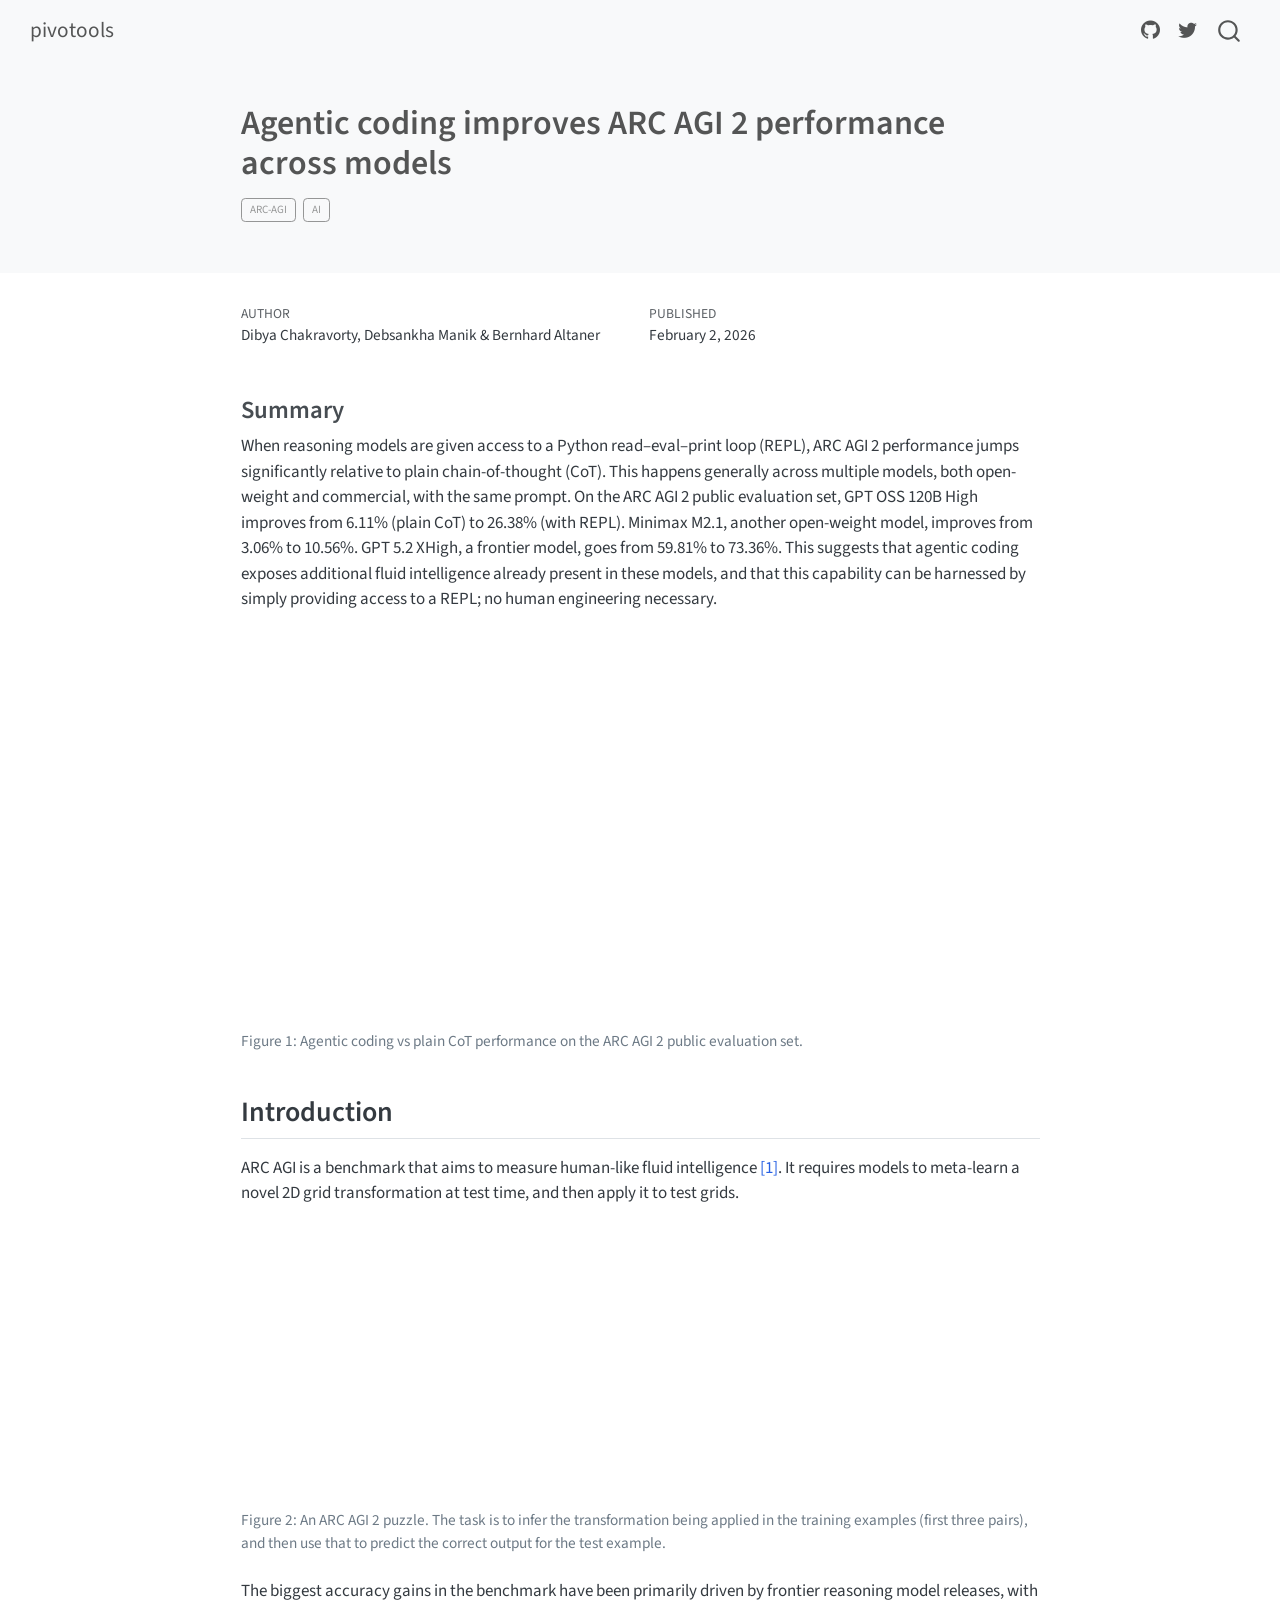
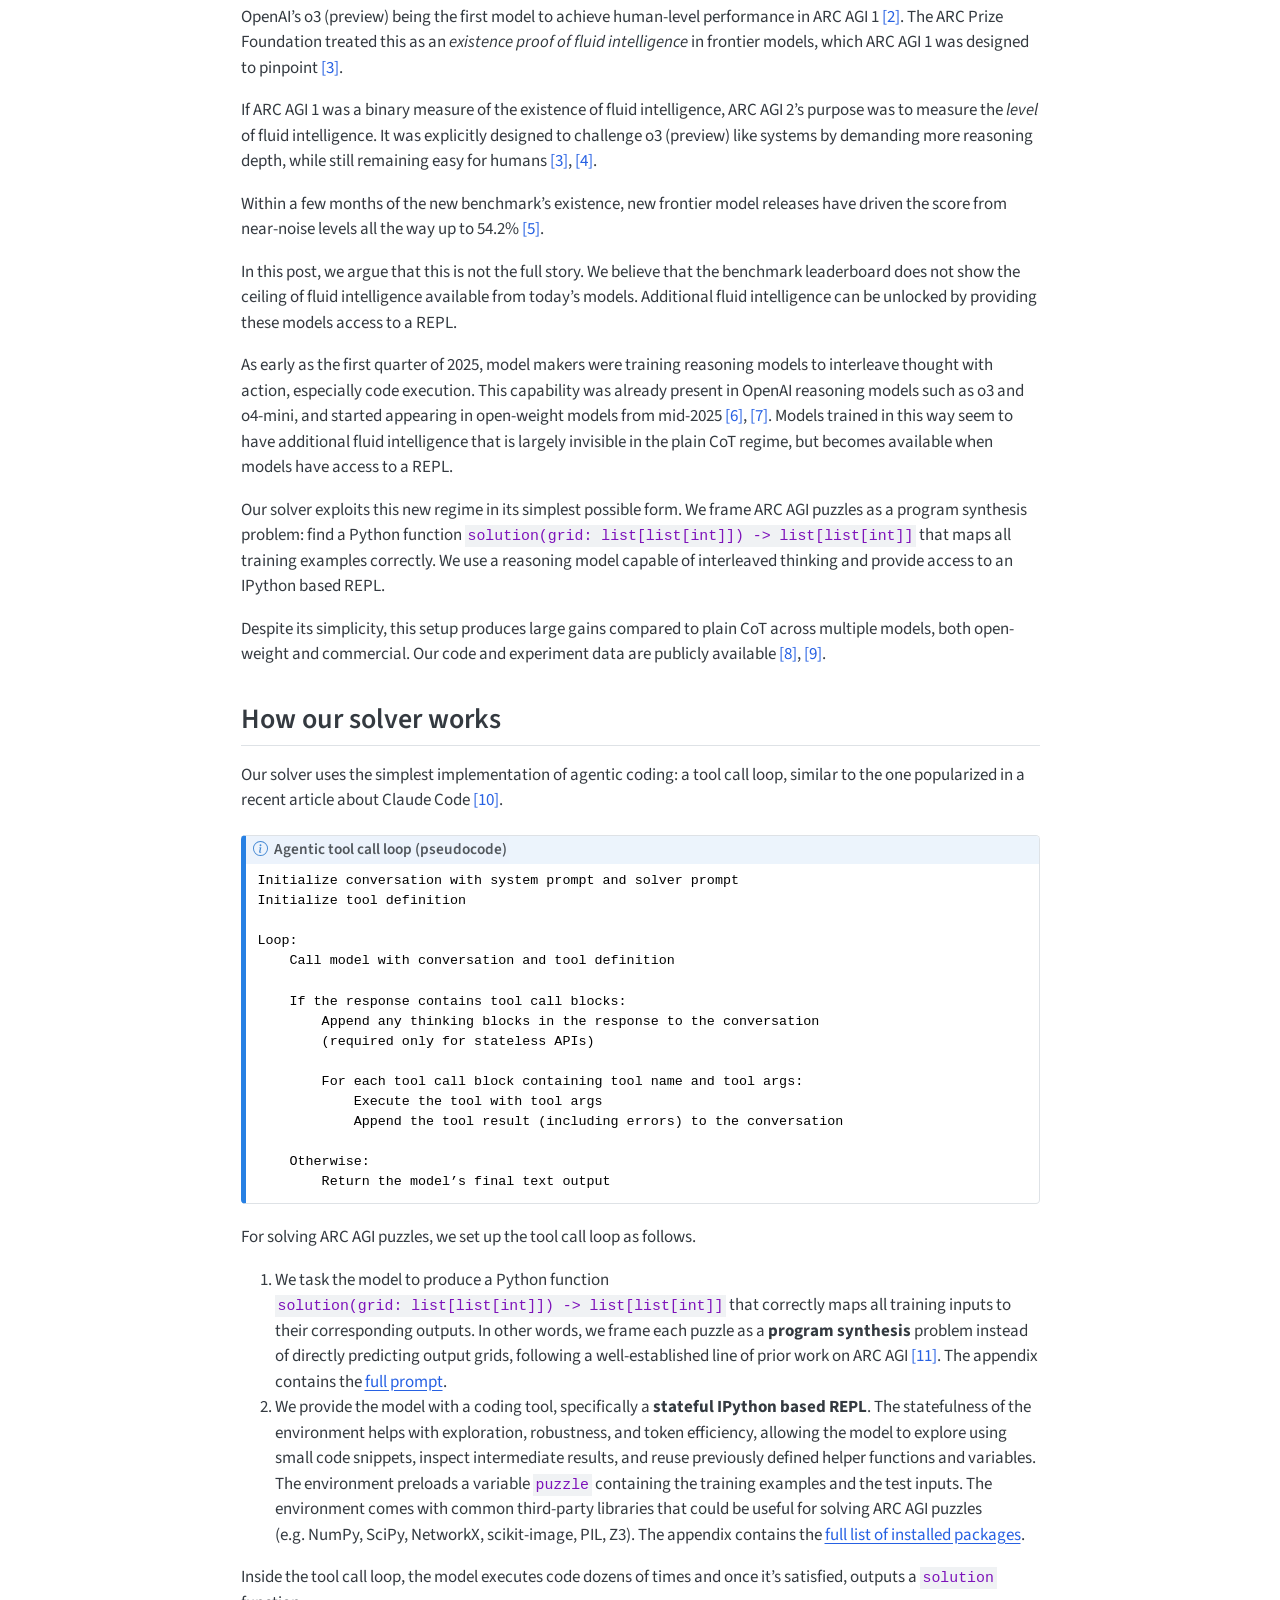
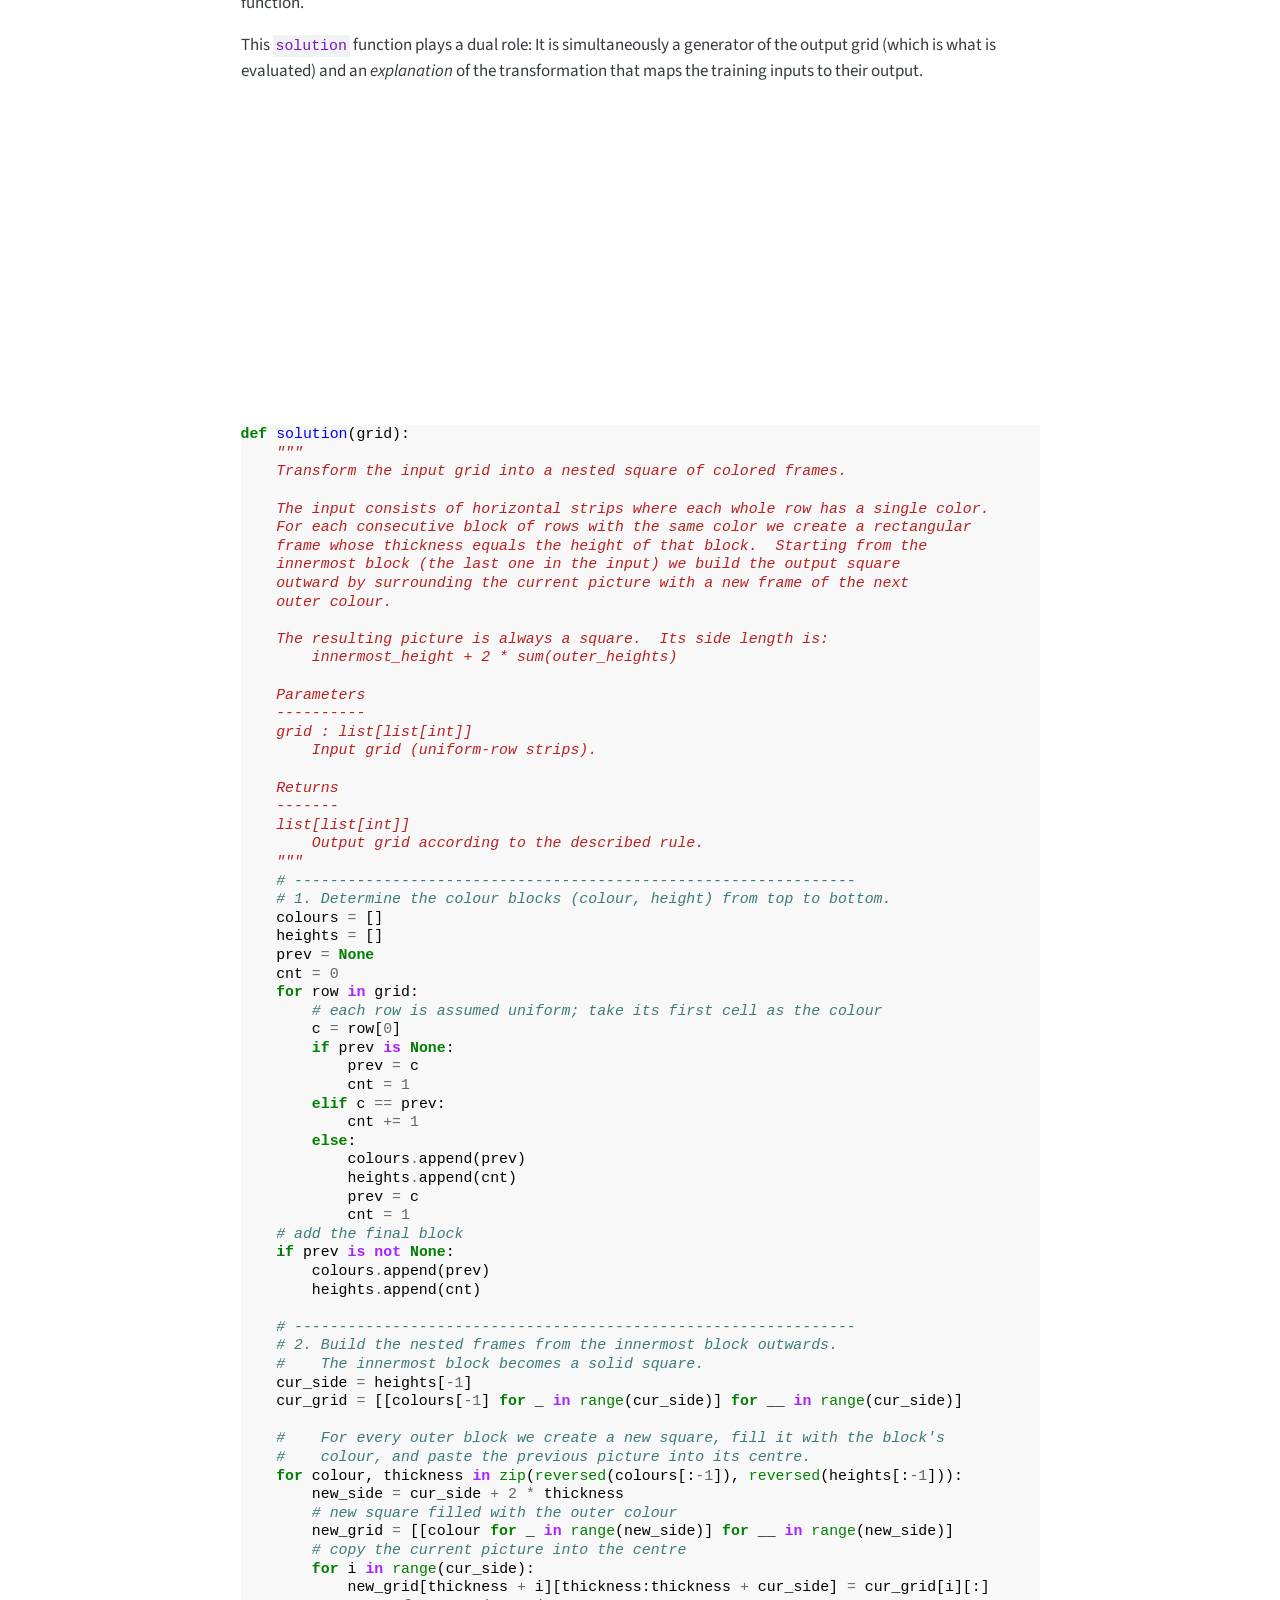
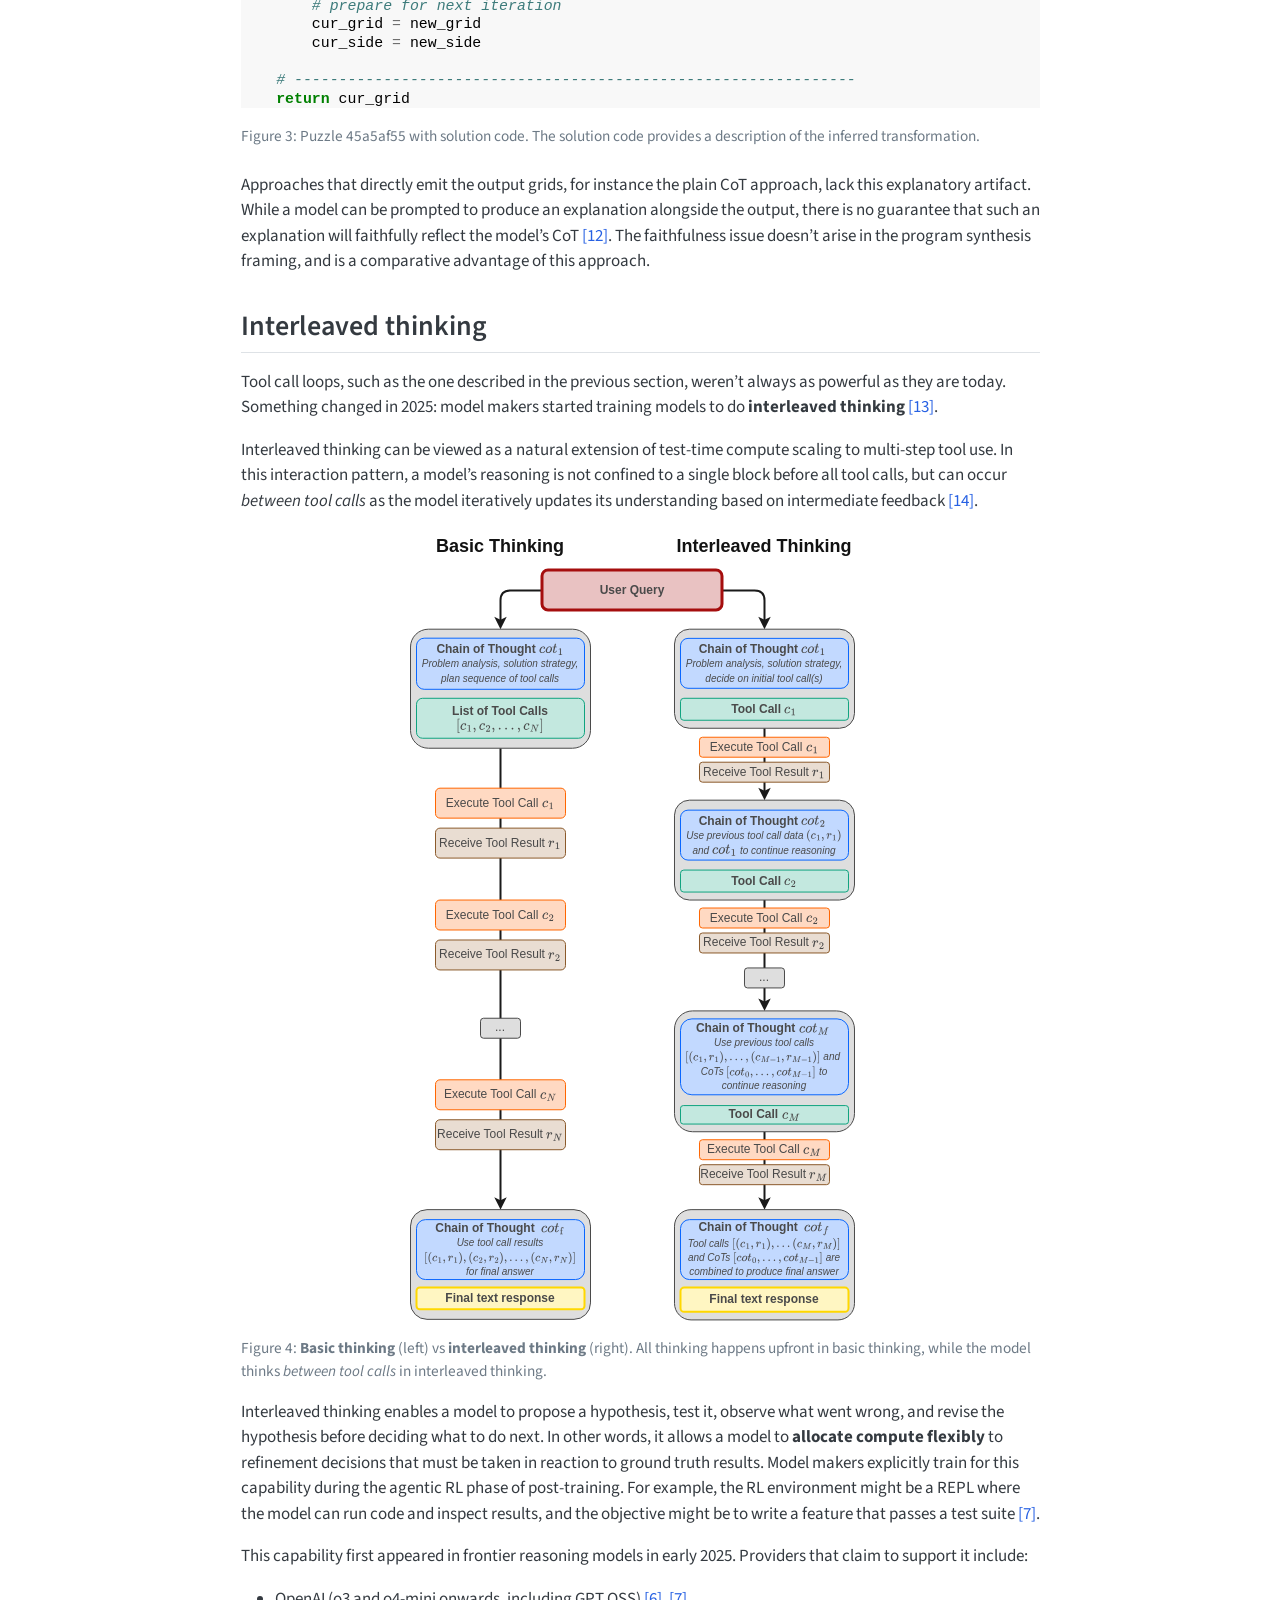
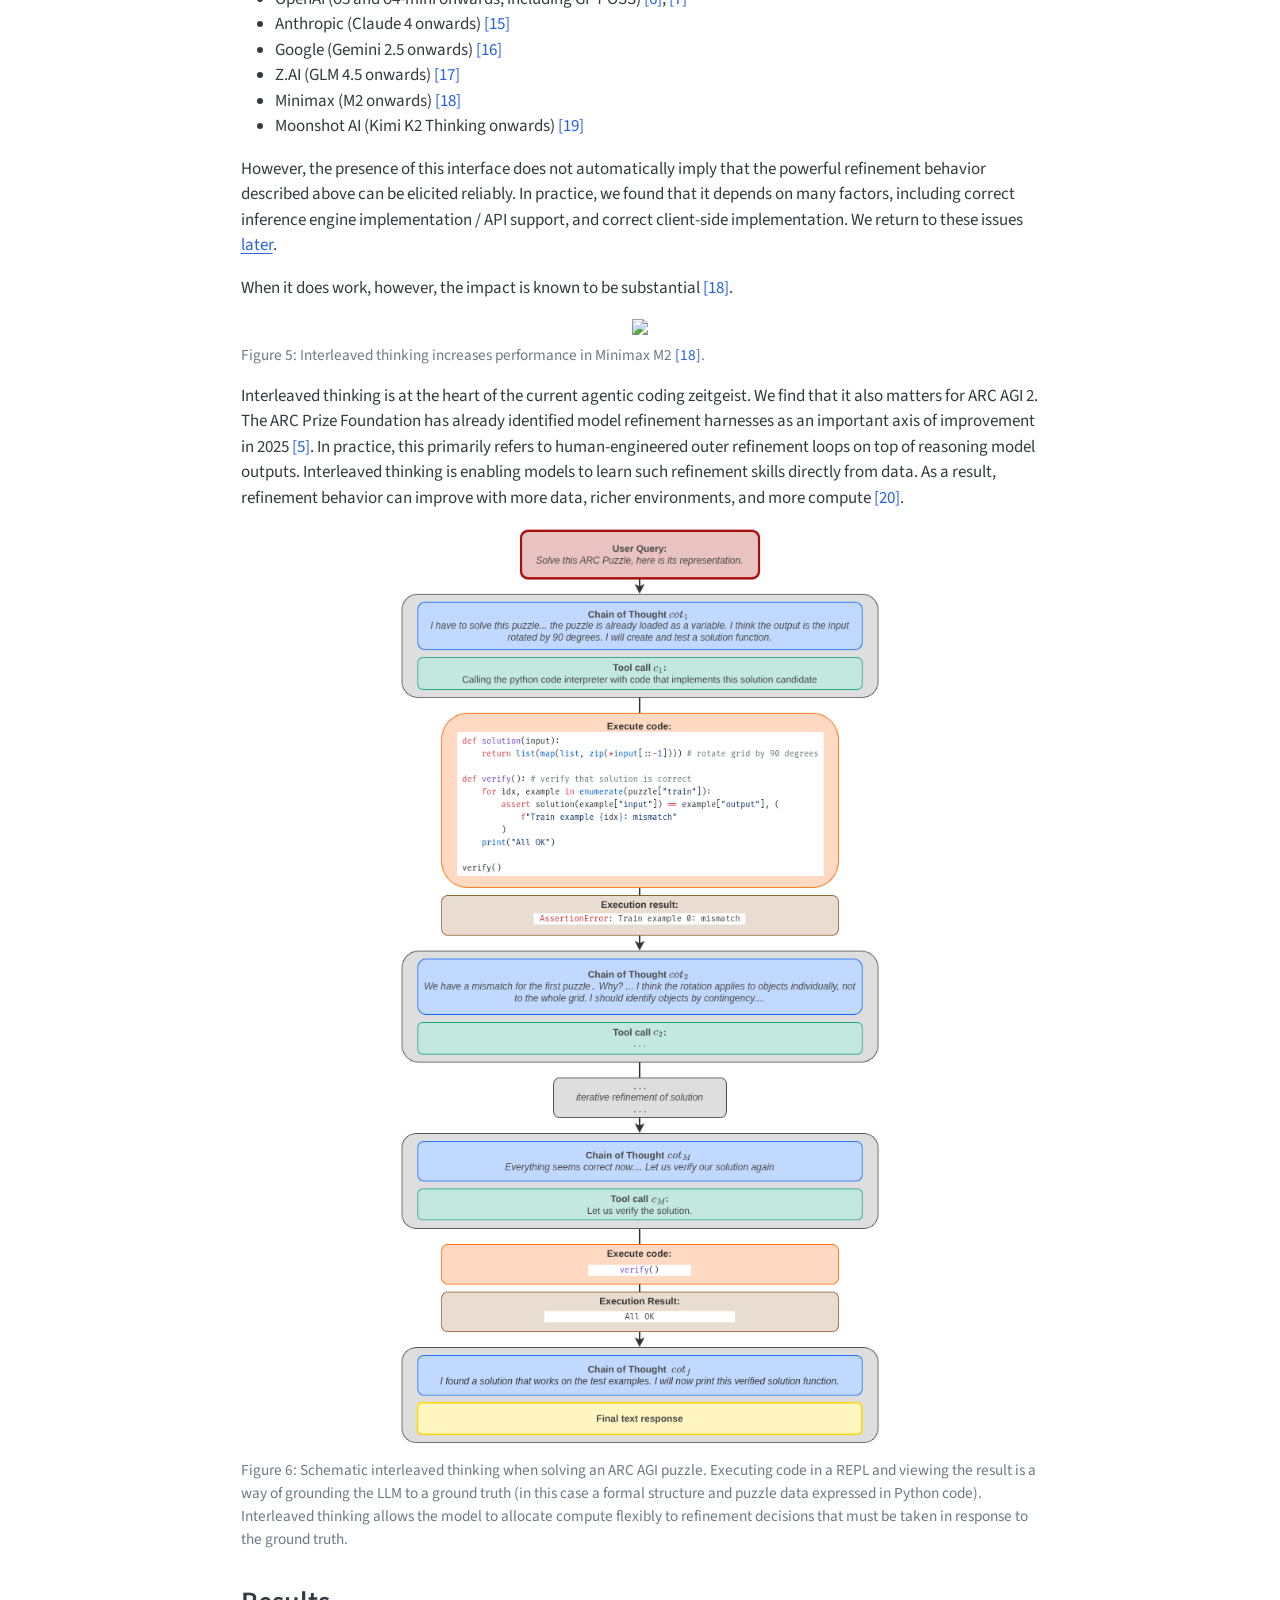
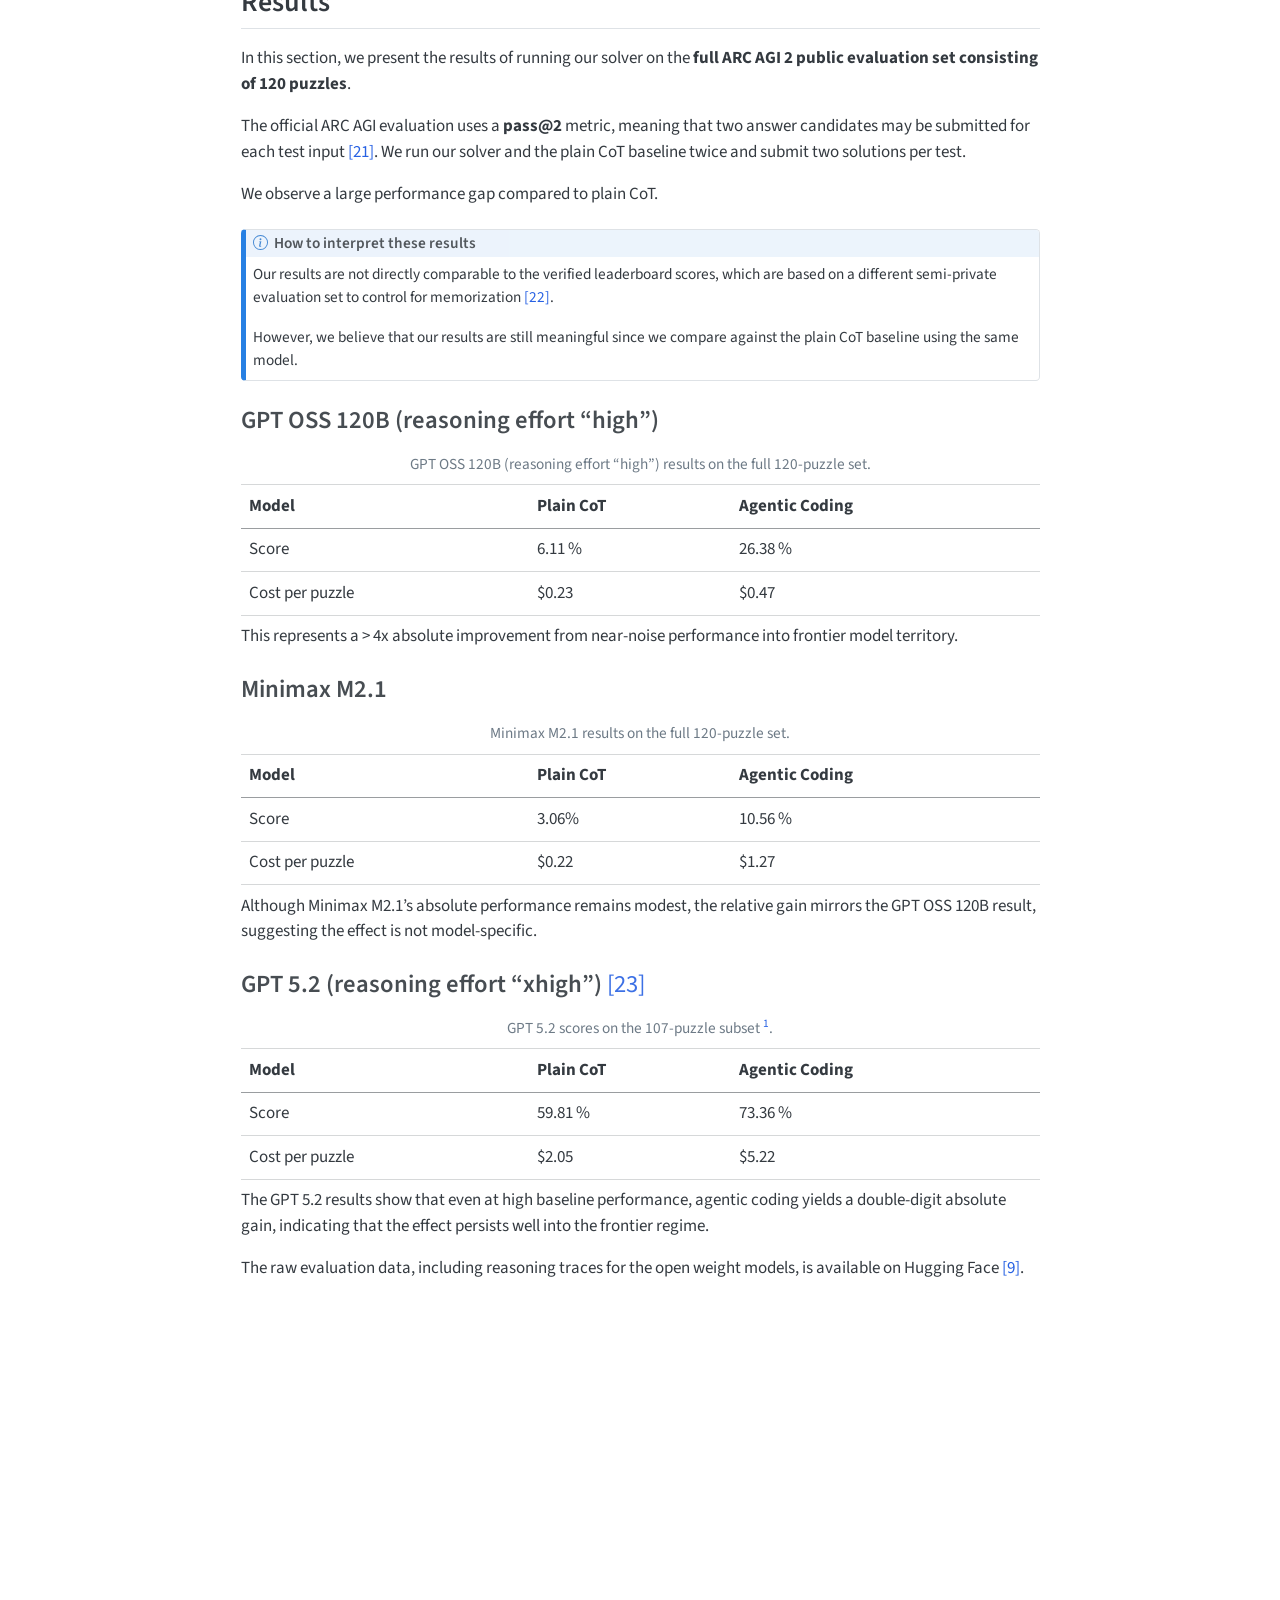
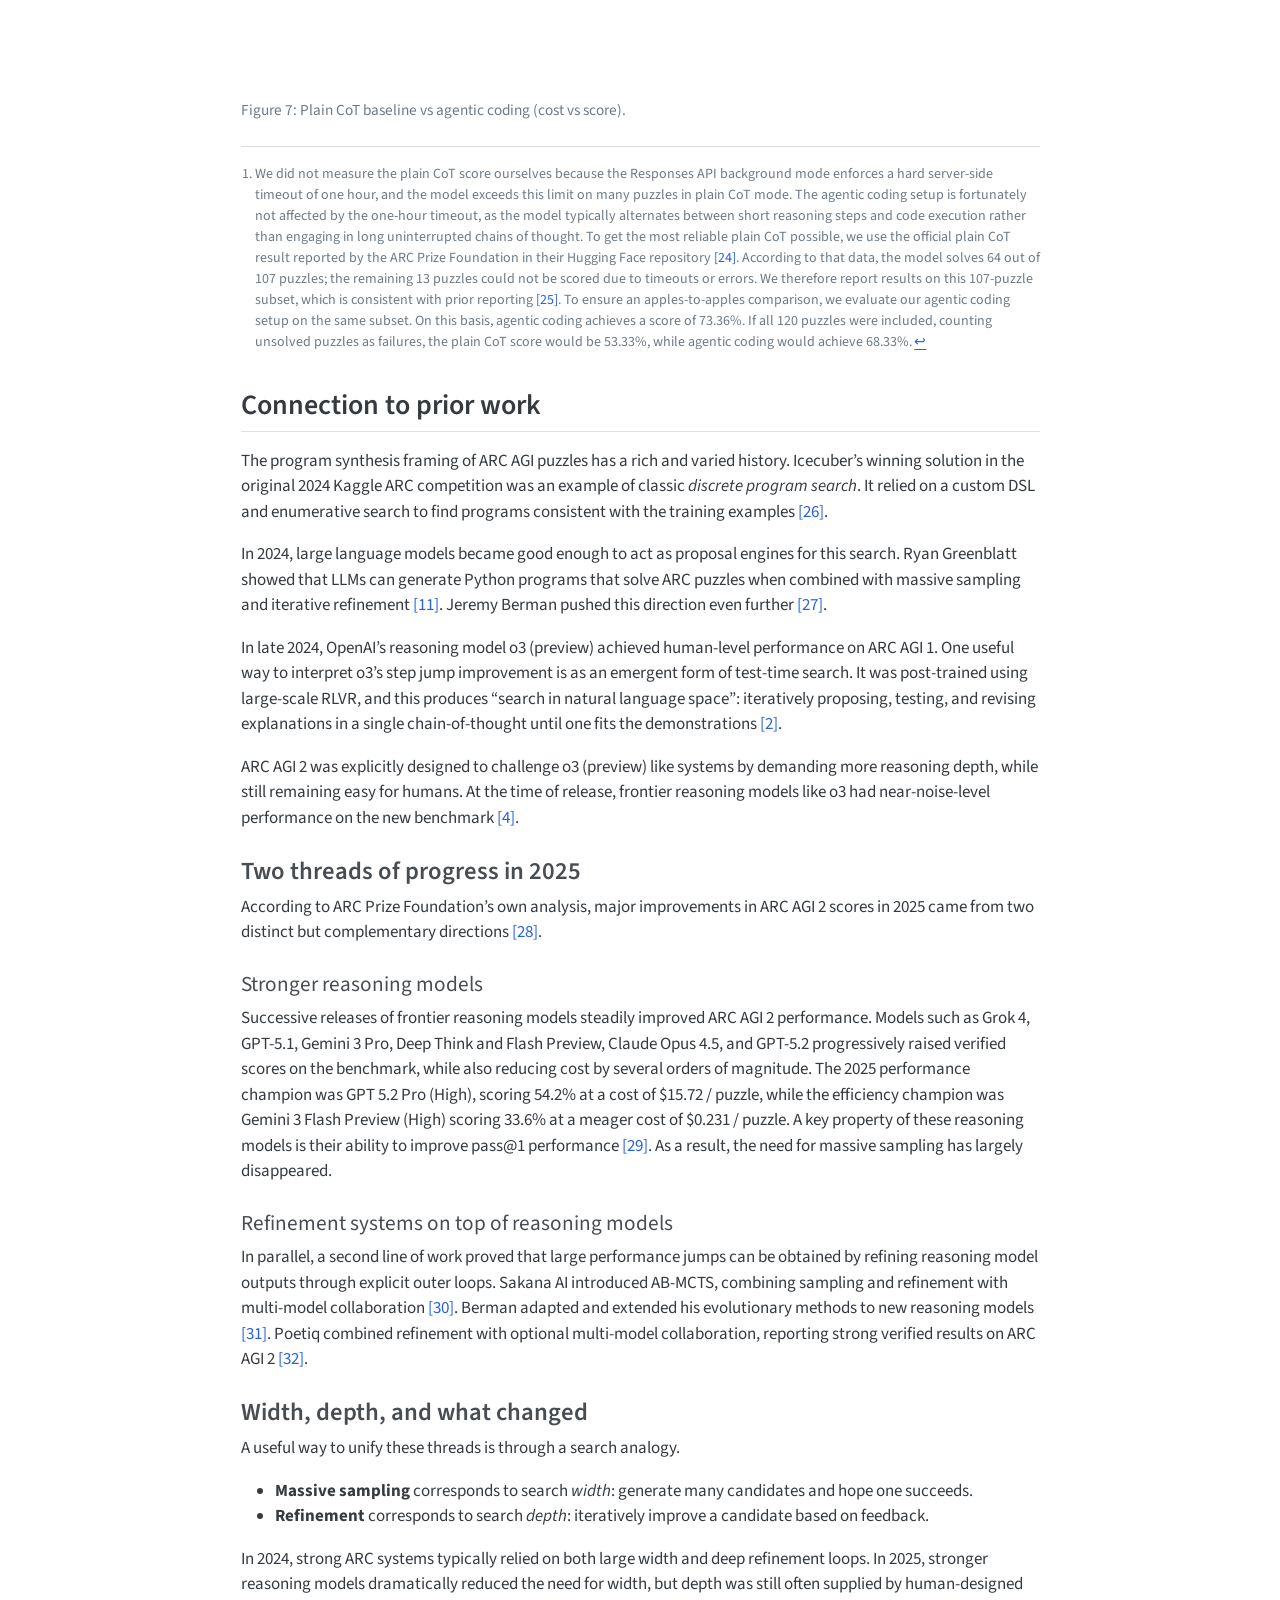
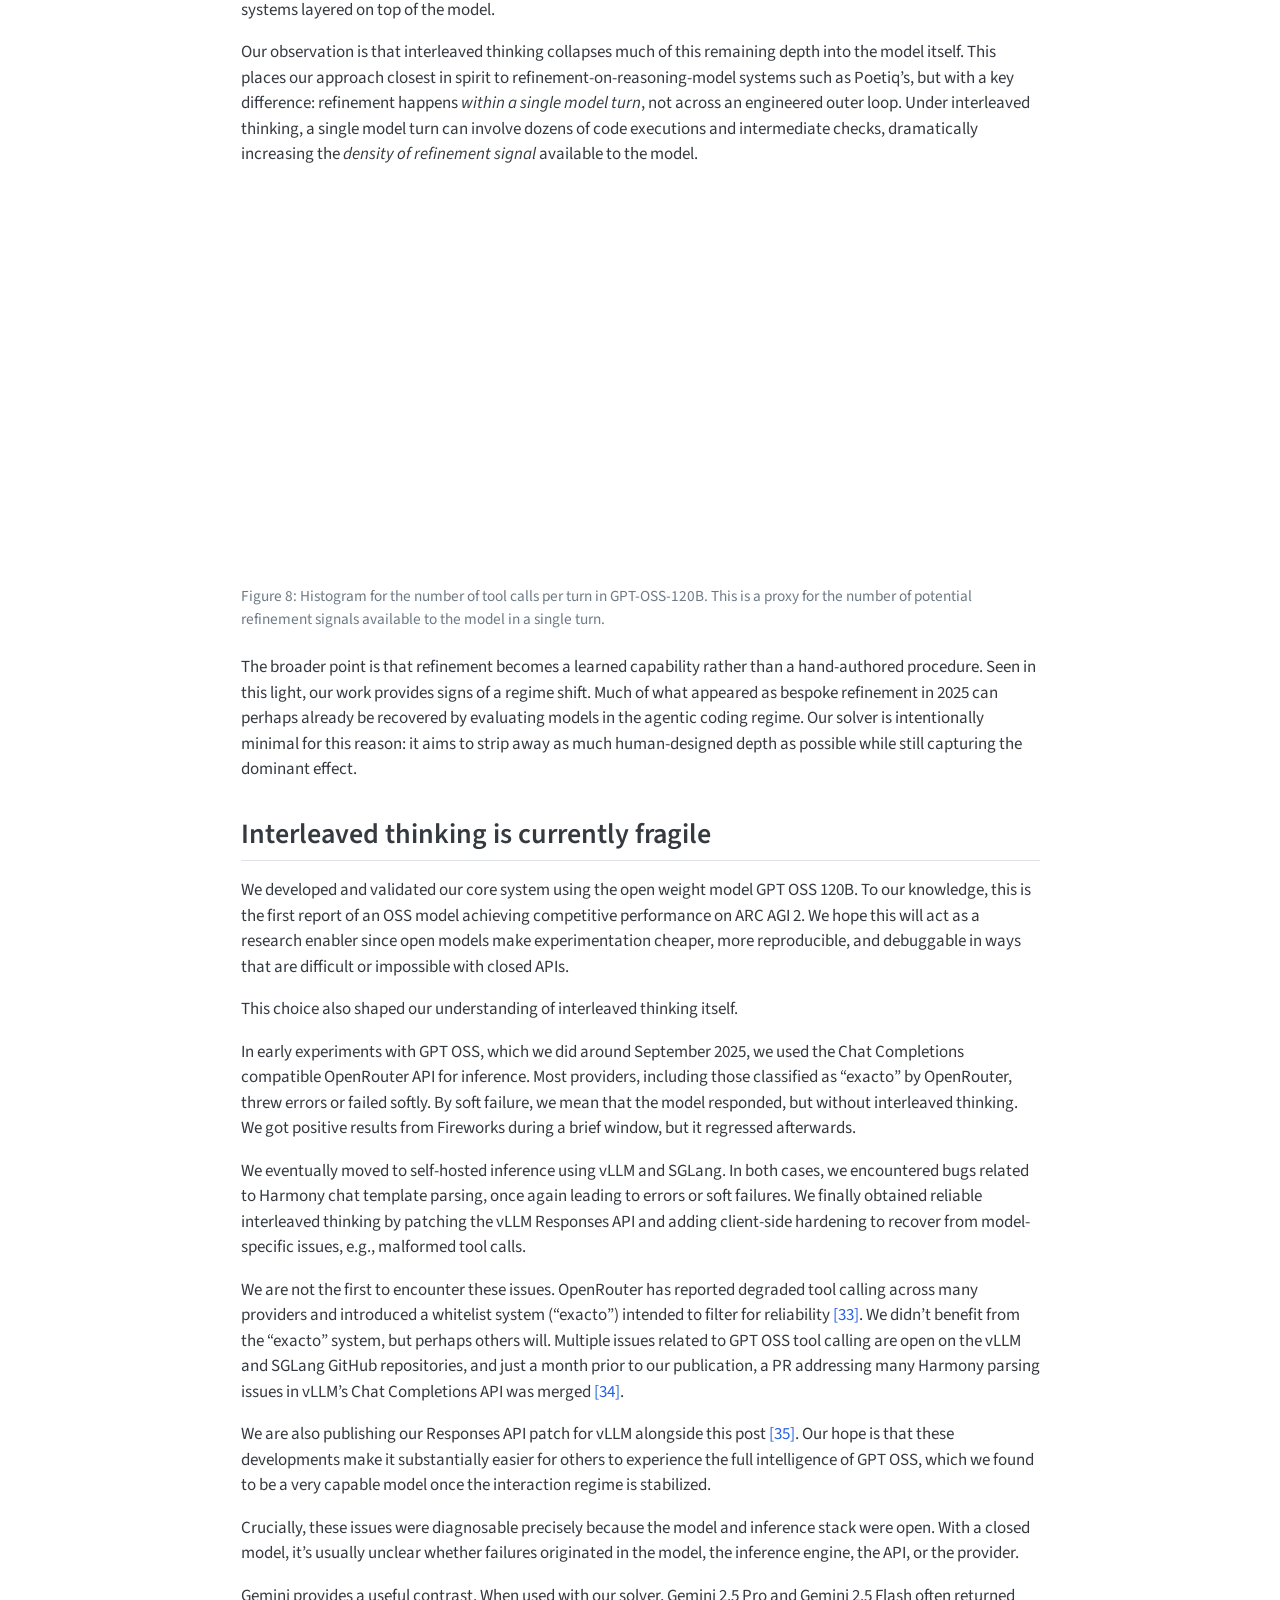
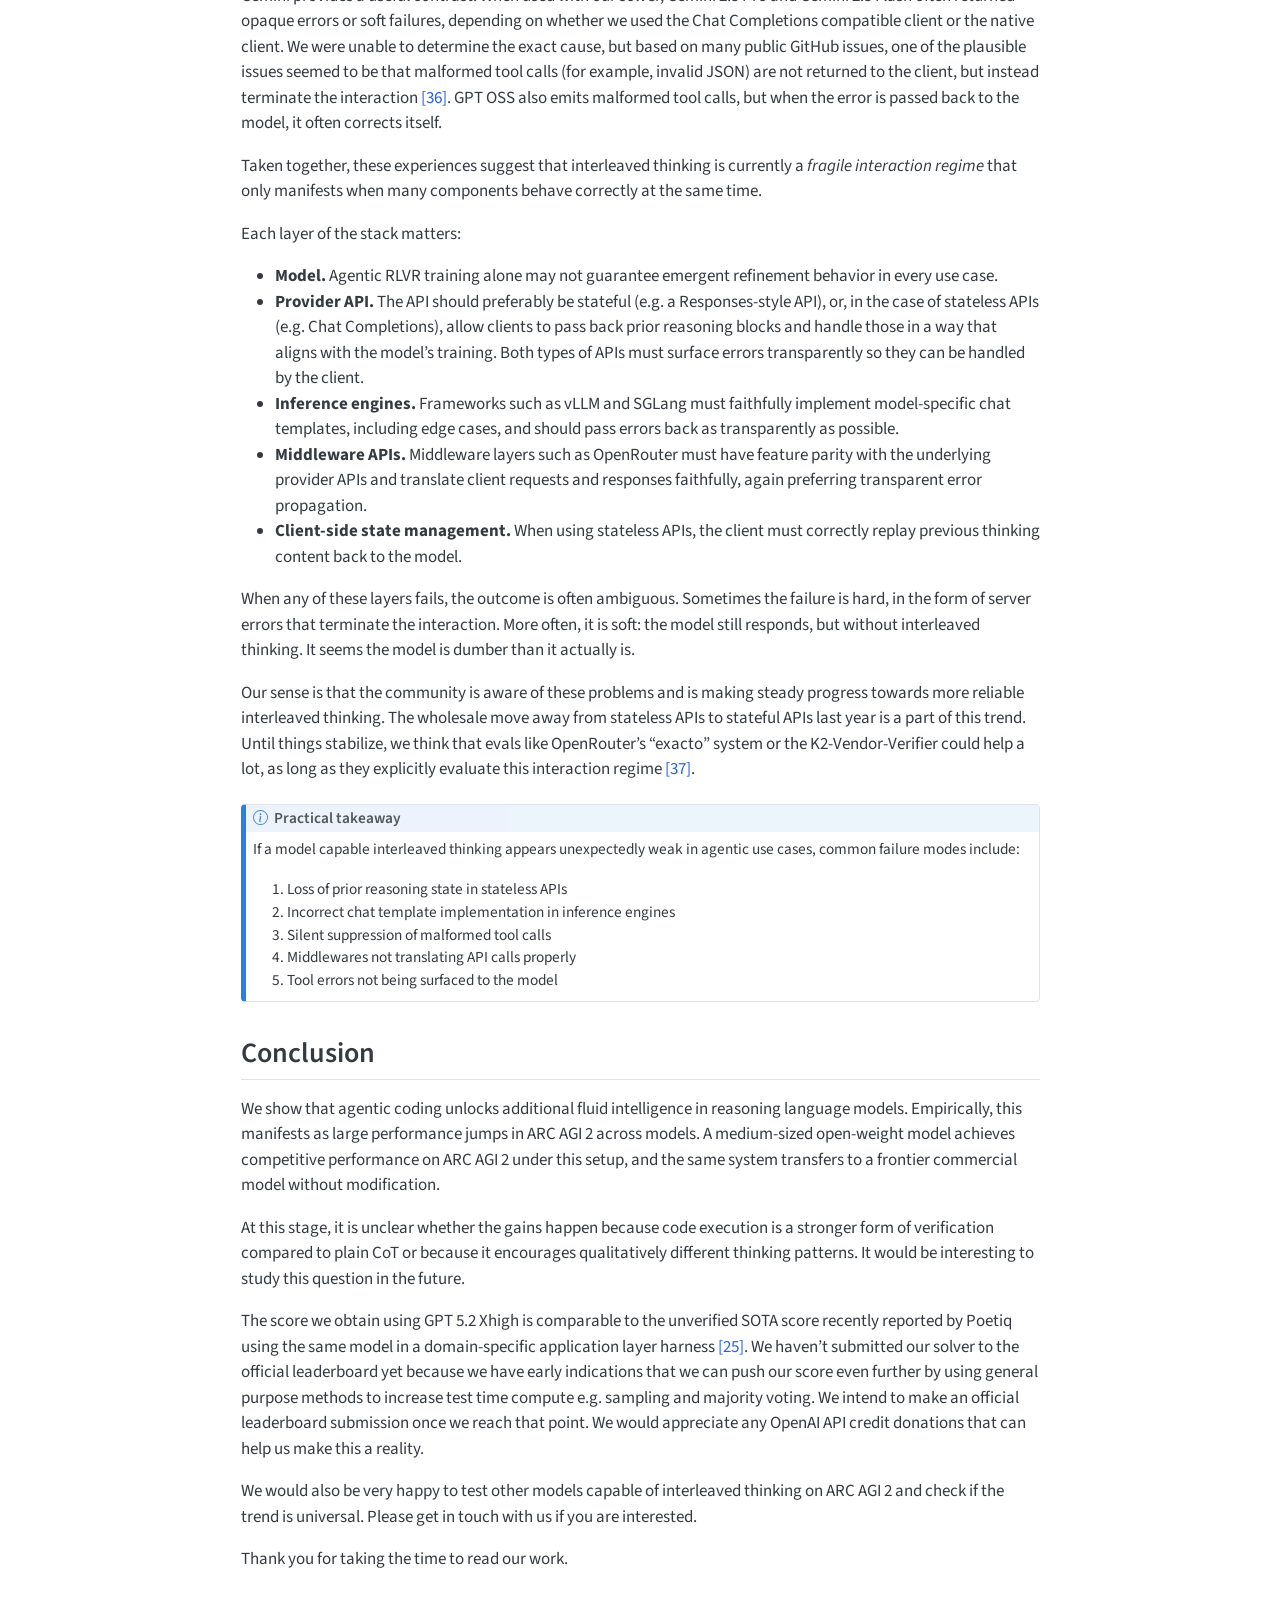
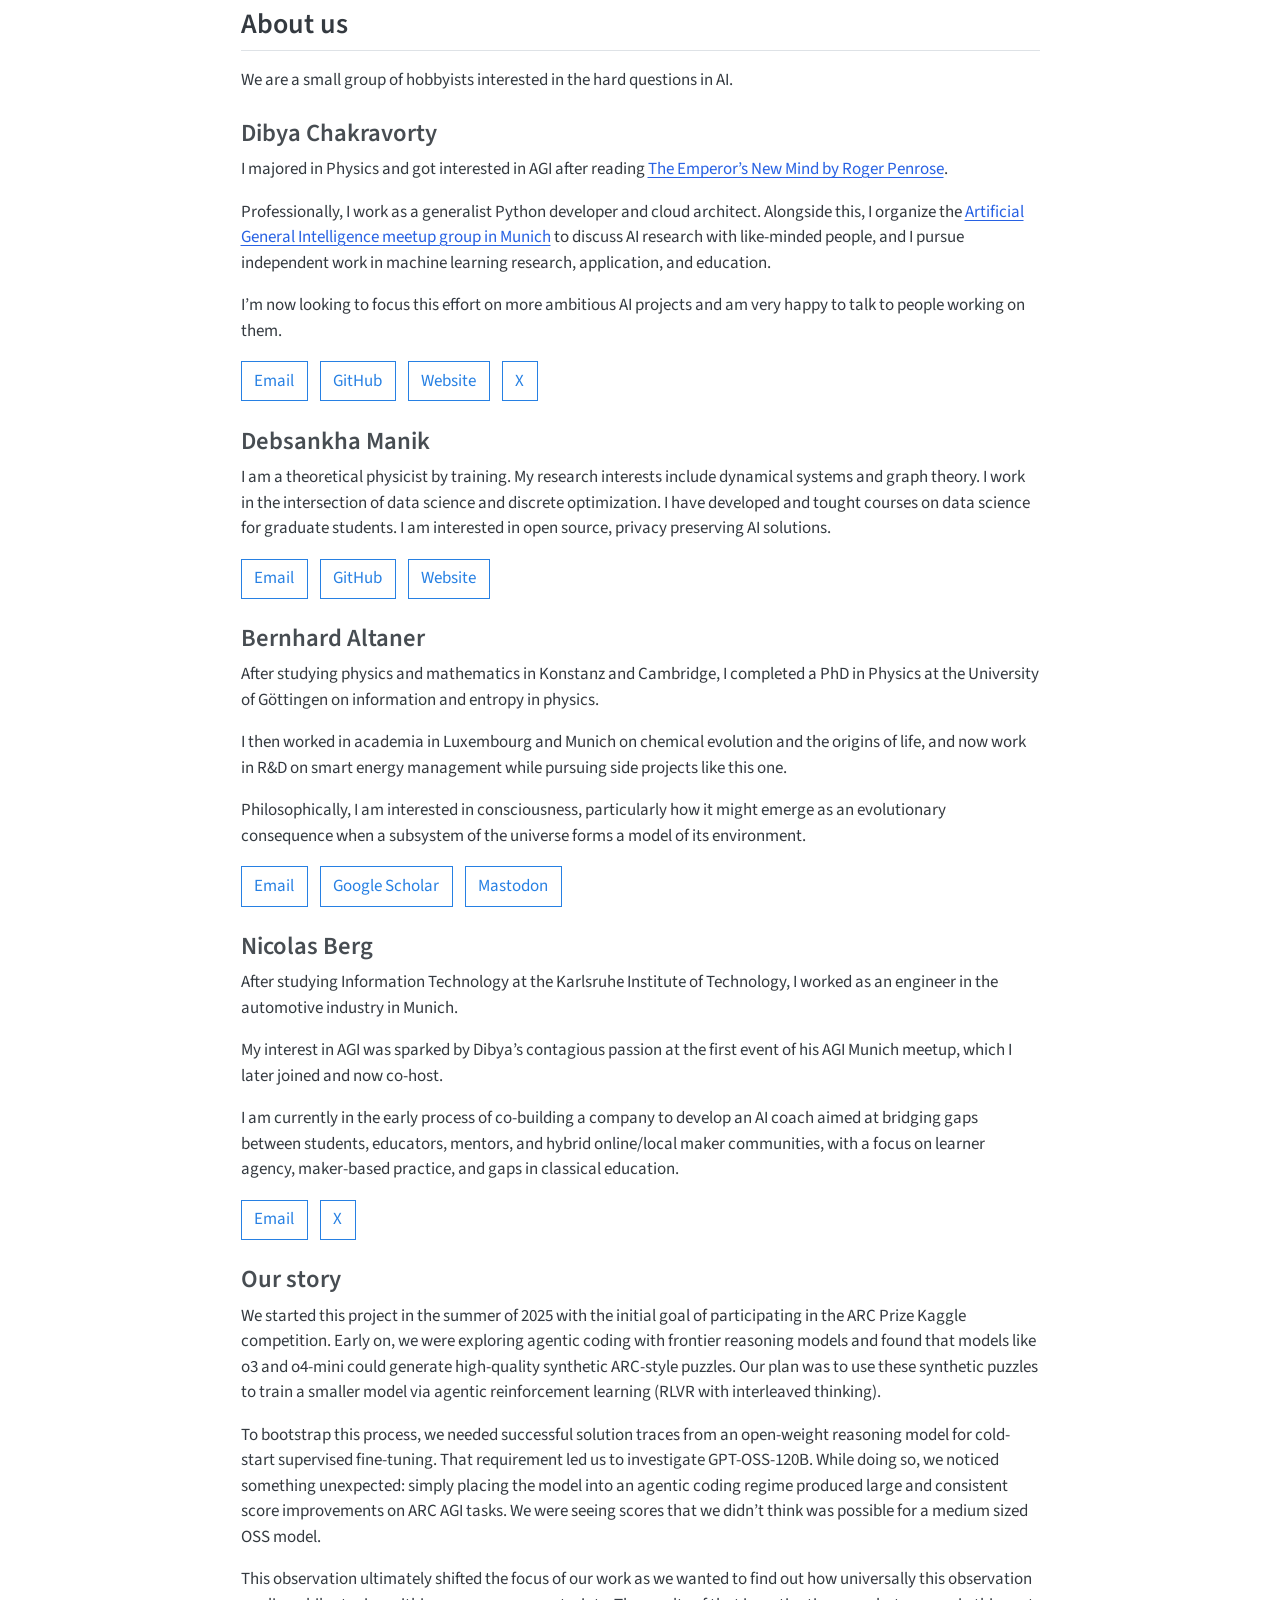
==== commit 321a9956: "Built site for gh-pages" ====
--- a/posts/agentic_coding_arc_agi/index.html
+++ b/posts/agentic_coding_arc_agi/index.html
@@ -9,7 +9,7 @@
 <meta name="author" content="Dibya Chakravorty, Debsankha Manik &amp; Bernhard Altaner">
 <meta name="dcterms.date" content="2026-02-02">
 
-<title>Agentic coding improves ARC AGI 2 performance across models: REPL access boosts scores – pivotools</title>
+<title>Agentic coding improves ARC AGI 2 performance across models – pivotools</title>
 <style>
 code{white-space: pre-wrap;}
 span.smallcaps{font-variant: small-caps;}
@@ -97,7 +97,7 @@
 <link href="../../site_libs/quarto-html/quarto-syntax-highlighting-ed96de9b727972fe78a7b5d16c58bf87.css" rel="stylesheet" id="quarto-text-highlighting-styles">
 <script src="../../site_libs/bootstrap/bootstrap.min.js"></script>
 <link href="../../site_libs/bootstrap/bootstrap-icons.css" rel="stylesheet">
-<link href="../../site_libs/bootstrap/bootstrap-7d8f446abc168d75111c8ab93f0c9211.min.css" rel="stylesheet" append-hash="true" id="quarto-bootstrap" data-mode="light">
+<link href="../../site_libs/bootstrap/bootstrap-a4d8066ab99c821fadc425098389dfee.min.css" rel="stylesheet" append-hash="true" id="quarto-bootstrap" data-mode="light">
 <script id="quarto-search-options" type="application/json">{
   "location": "navbar",
   "copy-button": false,
@@ -134,12 +134,6 @@
 </script>
 <script type="module">import "https://cdn.plot.ly/plotly-3.3.1.min"</script>
 
-<!-- Privacy-friendly analytics by Plausible -->
-<script async="" src="https://plausible.io/js/pa-Vue24LqAWjr1OUlPYvvgA.js"></script>
-<script>
-  window.plausible=window.plausible||function(){(plausible.q=plausible.q||[]).push(arguments)},plausible.init=plausible.init||function(i){plausible.o=i||{}};
-  plausible.init()
-</script>
 <meta property="og:url" content="https://pivotools.github.io/pivotools-quarto-blog/posts/agentic_coding_arc_agi/">
 <meta property="og:type" content="article">
 
@@ -197,7 +191,7 @@
 <header id="title-block-header" class="quarto-title-block default page-columns page-full">
   <div class="quarto-title-banner page-columns page-full">
     <div class="quarto-title column-body">
-      <h1 class="title">Agentic coding improves ARC AGI 2 performance across models: REPL access boosts scores</h1>
+      <h1 class="title">Agentic coding improves ARC AGI 2 performance across models</h1>
                                 <div class="quarto-categories">
                 <div class="quarto-category">arc-agi</div>
                 <div class="quarto-category">ai</div>
@@ -245,9 +239,9 @@
 <figure class="quarto-float quarto-float-fig figure">
 <div aria-describedby="fig-baseline-interleaved-bars-caption-0ceaefa1-69ba-4598-a22c-09a6ac19f8ca">
 <div>            <script src="https://cdnjs.cloudflare.com/ajax/libs/mathjax/2.7.5/MathJax.js?config=TeX-AMS-MML_SVG"></script><script type="text/javascript">if (window.MathJax && window.MathJax.Hub && window.MathJax.Hub.Config) {window.MathJax.Hub.Config({SVG: {font: "STIX-Web"}});}</script>                <script type="text/javascript">window.PlotlyConfig = {MathJaxConfig: 'local'};</script>
-        <script charset="utf-8" src="https://cdn.plot.ly/plotly-3.3.1.min.js" integrity="sha256-4rD3fugVb/nVJYUv5Ky3v+fYXoouHaBSP20WIJuEiWg=" crossorigin="anonymous"></script>                <div id="6862f764-f2a4-41ea-983b-4d7095d830ef" class="plotly-graph-div" style="height:400px; width:550px;"></div>            <script type="text/javascript">                window.PLOTLYENV=window.PLOTLYENV || {};                                if (document.getElementById("6862f764-f2a4-41ea-983b-4d7095d830ef")) {                    Plotly.newPlot(                        "6862f764-f2a4-41ea-983b-4d7095d830ef",                        [{"customdata":["GPT OSS 120B (High)","Minimax M2.1","GPT 5.2 (X-High)"],"hovertemplate":"%{customdata}\u003cbr\u003ePlain CoT: %{y:.2f}%\u003cextra\u003e\u003c\u002fextra\u003e","marker":{"color":"#808080"},"name":"Plain CoT","x":[-0.15,0.85,1.85],"y":[6.11,3.06,59.809999999999995],"type":"bar"},{"customdata":["GPT OSS 120B (High)","Minimax M2.1","GPT 5.2 (X-High)"],"hovertemplate":"%{customdata}\u003cbr\u003eAgentic Coding: %{y:.2f}%\u003cextra\u003e\u003c\u002fextra\u003e","marker":{"color":"#D2691E"},"name":"Agentic Coding","x":[0.15,1.15,2.15],"y":[26.39,10.56,73.36],"type":"bar"}],                        {"template":{"data":{"histogram2dcontour":[{"type":"histogram2dcontour","colorbar":{"outlinewidth":0,"ticks":""},"colorscale":[[0.0,"#0d0887"],[0.1111111111111111,"#46039f"],[0.2222222222222222,"#7201a8"],[0.3333333333333333,"#9c179e"],[0.4444444444444444,"#bd3786"],[0.5555555555555556,"#d8576b"],[0.6666666666666666,"#ed7953"],[0.7777777777777778,"#fb9f3a"],[0.8888888888888888,"#fdca26"],[1.0,"#f0f921"]]}],"choropleth":[{"type":"choropleth","colorbar":{"outlinewidth":0,"ticks":""}}],"histogram2d":[{"type":"histogram2d","colorbar":{"outlinewidth":0,"ticks":""},"colorscale":[[0.0,"#0d0887"],[0.1111111111111111,"#46039f"],[0.2222222222222222,"#7201a8"],[0.3333333333333333,"#9c179e"],[0.4444444444444444,"#bd3786"],[0.5555555555555556,"#d8576b"],[0.6666666666666666,"#ed7953"],[0.7777777777777778,"#fb9f3a"],[0.8888888888888888,"#fdca26"],[1.0,"#f0f921"]]}],"heatmap":[{"type":"heatmap","colorbar":{"outlinewidth":0,"ticks":""},"colorscale":[[0.0,"#0d0887"],[0.1111111111111111,"#46039f"],[0.2222222222222222,"#7201a8"],[0.3333333333333333,"#9c179e"],[0.4444444444444444,"#bd3786"],[0.5555555555555556,"#d8576b"],[0.6666666666666666,"#ed7953"],[0.7777777777777778,"#fb9f3a"],[0.8888888888888888,"#fdca26"],[1.0,"#f0f921"]]}],"contourcarpet":[{"type":"contourcarpet","colorbar":{"outlinewidth":0,"ticks":""}}],"contour":[{"type":"contour","colorbar":{"outlinewidth":0,"ticks":""},"colorscale":[[0.0,"#0d0887"],[0.1111111111111111,"#46039f"],[0.2222222222222222,"#7201a8"],[0.3333333333333333,"#9c179e"],[0.4444444444444444,"#bd3786"],[0.5555555555555556,"#d8576b"],[0.6666666666666666,"#ed7953"],[0.7777777777777778,"#fb9f3a"],[0.8888888888888888,"#fdca26"],[1.0,"#f0f921"]]}],"surface":[{"type":"surface","colorbar":{"outlinewidth":0,"ticks":""},"colorscale":[[0.0,"#0d0887"],[0.1111111111111111,"#46039f"],[0.2222222222222222,"#7201a8"],[0.3333333333333333,"#9c179e"],[0.4444444444444444,"#bd3786"],[0.5555555555555556,"#d8576b"],[0.6666666666666666,"#ed7953"],[0.7777777777777778,"#fb9f3a"],[0.8888888888888888,"#fdca26"],[1.0,"#f0f921"]]}],"mesh3d":[{"type":"mesh3d","colorbar":{"outlinewidth":0,"ticks":""}}],"scatter":[{"fillpattern":{"fillmode":"overlay","size":10,"solidity":0.2},"type":"scatter"}],"parcoords":[{"type":"parcoords","line":{"colorbar":{"outlinewidth":0,"ticks":""}}}],"scatterpolargl":[{"type":"scatterpolargl","marker":{"colorbar":{"outlinewidth":0,"ticks":""}}}],"bar":[{"error_x":{"color":"#2a3f5f"},"error_y":{"color":"#2a3f5f"},"marker":{"line":{"color":"#E5ECF6","width":0.5},"pattern":{"fillmode":"overlay","size":10,"solidity":0.2}},"type":"bar"}],"scattergeo":[{"type":"scattergeo","marker":{"colorbar":{"outlinewidth":0,"ticks":""}}}],"scatterpolar":[{"type":"scatterpolar","marker":{"colorbar":{"outlinewidth":0,"ticks":""}}}],"histogram":[{"marker":{"pattern":{"fillmode":"overlay","size":10,"solidity":0.2}},"type":"histogram"}],"scattergl":[{"type":"scattergl","marker":{"colorbar":{"outlinewidth":0,"ticks":""}}}],"scatter3d":[{"type":"scatter3d","line":{"colorbar":{"outlinewidth":0,"ticks":""}},"marker":{"colorbar":{"outlinewidth":0,"ticks":""}}}],"scattermap":[{"type":"scattermap","marker":{"colorbar":{"outlinewidth":0,"ticks":""}}}],"scattermapbox":[{"type":"scattermapbox","marker":{"colorbar":{"outlinewidth":0,"ticks":""}}}],"scatterternary":[{"type":"scatterternary","marker":{"colorbar":{"outlinewidth":0,"ticks":""}}}],"scattercarpet":[{"type":"scattercarpet","marker":{"colorbar":{"outlinewidth":0,"ticks":""}}}],"carpet":[{"aaxis":{"endlinecolor":"#2a3f5f","gridcolor":"white","linecolor":"white","minorgridcolor":"white","startlinecolor":"#2a3f5f"},"baxis":{"endlinecolor":"#2a3f5f","gridcolor":"white","linecolor":"white","minorgridcolor":"white","startlinecolor":"#2a3f5f"},"type":"carpet"}],"table":[{"cells":{"fill":{"color":"#EBF0F8"},"line":{"color":"white"}},"header":{"fill":{"color":"#C8D4E3"},"line":{"color":"white"}},"type":"table"}],"barpolar":[{"marker":{"line":{"color":"#E5ECF6","width":0.5},"pattern":{"fillmode":"overlay","size":10,"solidity":0.2}},"type":"barpolar"}],"pie":[{"automargin":true,"type":"pie"}]},"layout":{"autotypenumbers":"strict","colorway":["#636efa","#EF553B","#00cc96","#ab63fa","#FFA15A","#19d3f3","#FF6692","#B6E880","#FF97FF","#FECB52"],"font":{"color":"#2a3f5f"},"hovermode":"closest","hoverlabel":{"align":"left"},"paper_bgcolor":"white","plot_bgcolor":"#E5ECF6","polar":{"bgcolor":"#E5ECF6","angularaxis":{"gridcolor":"white","linecolor":"white","ticks":""},"radialaxis":{"gridcolor":"white","linecolor":"white","ticks":""}},"ternary":{"bgcolor":"#E5ECF6","aaxis":{"gridcolor":"white","linecolor":"white","ticks":""},"baxis":{"gridcolor":"white","linecolor":"white","ticks":""},"caxis":{"gridcolor":"white","linecolor":"white","ticks":""}},"coloraxis":{"colorbar":{"outlinewidth":0,"ticks":""}},"colorscale":{"sequential":[[0.0,"#0d0887"],[0.1111111111111111,"#46039f"],[0.2222222222222222,"#7201a8"],[0.3333333333333333,"#9c179e"],[0.4444444444444444,"#bd3786"],[0.5555555555555556,"#d8576b"],[0.6666666666666666,"#ed7953"],[0.7777777777777778,"#fb9f3a"],[0.8888888888888888,"#fdca26"],[1.0,"#f0f921"]],"sequentialminus":[[0.0,"#0d0887"],[0.1111111111111111,"#46039f"],[0.2222222222222222,"#7201a8"],[0.3333333333333333,"#9c179e"],[0.4444444444444444,"#bd3786"],[0.5555555555555556,"#d8576b"],[0.6666666666666666,"#ed7953"],[0.7777777777777778,"#fb9f3a"],[0.8888888888888888,"#fdca26"],[1.0,"#f0f921"]],"diverging":[[0,"#8e0152"],[0.1,"#c51b7d"],[0.2,"#de77ae"],[0.3,"#f1b6da"],[0.4,"#fde0ef"],[0.5,"#f7f7f7"],[0.6,"#e6f5d0"],[0.7,"#b8e186"],[0.8,"#7fbc41"],[0.9,"#4d9221"],[1,"#276419"]]},"xaxis":{"gridcolor":"white","linecolor":"white","ticks":"","title":{"standoff":15},"zerolinecolor":"white","automargin":true,"zerolinewidth":2},"yaxis":{"gridcolor":"white","linecolor":"white","ticks":"","title":{"standoff":15},"zerolinecolor":"white","automargin":true,"zerolinewidth":2},"scene":{"xaxis":{"backgroundcolor":"#E5ECF6","gridcolor":"white","linecolor":"white","showbackground":true,"ticks":"","zerolinecolor":"white","gridwidth":2},"yaxis":{"backgroundcolor":"#E5ECF6","gridcolor":"white","linecolor":"white","showbackground":true,"ticks":"","zerolinecolor":"white","gridwidth":2},"zaxis":{"backgroundcolor":"#E5ECF6","gridcolor":"white","linecolor":"white","showbackground":true,"ticks":"","zerolinecolor":"white","gridwidth":2}},"shapedefaults":{"line":{"color":"#2a3f5f"}},"annotationdefaults":{"arrowcolor":"#2a3f5f","arrowhead":0,"arrowwidth":1},"geo":{"bgcolor":"white","landcolor":"#E5ECF6","subunitcolor":"white","showland":true,"showlakes":true,"lakecolor":"white"},"title":{"x":0.05},"mapbox":{"style":"light"},"margin":{"b":0,"l":0,"r":0,"t":30}}},"xaxis":{"tickmode":"array","tickvals":[0,1,2],"ticktext":["GPT OSS 120B (High)","Minimax M2.1","GPT 5.2 (X-High)"],"title":{"text":"Model"},"showgrid":false,"gridcolor":"rgba(0,0,0,0.1)"},"yaxis":{"title":{"text":"Score [%]"},"type":"linear","showgrid":true,"gridcolor":"rgba(0,0,0,0.1)","range":[-2,82]},"margin":{"l":50,"r":50,"t":40,"b":60},"showlegend":true,"height":400,"width":550,"plot_bgcolor":"rgba(0,0,0,0)","paper_bgcolor":"rgba(0,0,0,0)"},                        {"staticPlot": true, "displayModeBar": false, "responsive": false}                    ).then(function(){
+        <script charset="utf-8" src="https://cdn.plot.ly/plotly-3.3.1.min.js" integrity="sha256-4rD3fugVb/nVJYUv5Ky3v+fYXoouHaBSP20WIJuEiWg=" crossorigin="anonymous"></script>                <div id="8e8e5614-74ea-473a-a9e9-11bc3798e3e5" class="plotly-graph-div" style="height:400px; width:550px;"></div>            <script type="text/javascript">                window.PLOTLYENV=window.PLOTLYENV || {};                                if (document.getElementById("8e8e5614-74ea-473a-a9e9-11bc3798e3e5")) {                    Plotly.newPlot(                        "8e8e5614-74ea-473a-a9e9-11bc3798e3e5",                        [{"customdata":["GPT OSS 120B (High)","Minimax M2.1","GPT 5.2 (X-High)"],"hovertemplate":"%{customdata}\u003cbr\u003ePlain CoT: %{y:.2f}%\u003cextra\u003e\u003c\u002fextra\u003e","marker":{"color":"#808080"},"name":"Plain CoT","x":[-0.15,0.85,1.85],"y":[6.11,3.06,59.809999999999995],"type":"bar"},{"customdata":["GPT OSS 120B (High)","Minimax M2.1","GPT 5.2 (X-High)"],"hovertemplate":"%{customdata}\u003cbr\u003eAgentic Coding: %{y:.2f}%\u003cextra\u003e\u003c\u002fextra\u003e","marker":{"color":"#D2691E"},"name":"Agentic Coding","x":[0.15,1.15,2.15],"y":[26.39,10.56,73.36],"type":"bar"}],                        {"template":{"data":{"histogram2dcontour":[{"type":"histogram2dcontour","colorbar":{"outlinewidth":0,"ticks":""},"colorscale":[[0.0,"#0d0887"],[0.1111111111111111,"#46039f"],[0.2222222222222222,"#7201a8"],[0.3333333333333333,"#9c179e"],[0.4444444444444444,"#bd3786"],[0.5555555555555556,"#d8576b"],[0.6666666666666666,"#ed7953"],[0.7777777777777778,"#fb9f3a"],[0.8888888888888888,"#fdca26"],[1.0,"#f0f921"]]}],"choropleth":[{"type":"choropleth","colorbar":{"outlinewidth":0,"ticks":""}}],"histogram2d":[{"type":"histogram2d","colorbar":{"outlinewidth":0,"ticks":""},"colorscale":[[0.0,"#0d0887"],[0.1111111111111111,"#46039f"],[0.2222222222222222,"#7201a8"],[0.3333333333333333,"#9c179e"],[0.4444444444444444,"#bd3786"],[0.5555555555555556,"#d8576b"],[0.6666666666666666,"#ed7953"],[0.7777777777777778,"#fb9f3a"],[0.8888888888888888,"#fdca26"],[1.0,"#f0f921"]]}],"heatmap":[{"type":"heatmap","colorbar":{"outlinewidth":0,"ticks":""},"colorscale":[[0.0,"#0d0887"],[0.1111111111111111,"#46039f"],[0.2222222222222222,"#7201a8"],[0.3333333333333333,"#9c179e"],[0.4444444444444444,"#bd3786"],[0.5555555555555556,"#d8576b"],[0.6666666666666666,"#ed7953"],[0.7777777777777778,"#fb9f3a"],[0.8888888888888888,"#fdca26"],[1.0,"#f0f921"]]}],"contourcarpet":[{"type":"contourcarpet","colorbar":{"outlinewidth":0,"ticks":""}}],"contour":[{"type":"contour","colorbar":{"outlinewidth":0,"ticks":""},"colorscale":[[0.0,"#0d0887"],[0.1111111111111111,"#46039f"],[0.2222222222222222,"#7201a8"],[0.3333333333333333,"#9c179e"],[0.4444444444444444,"#bd3786"],[0.5555555555555556,"#d8576b"],[0.6666666666666666,"#ed7953"],[0.7777777777777778,"#fb9f3a"],[0.8888888888888888,"#fdca26"],[1.0,"#f0f921"]]}],"surface":[{"type":"surface","colorbar":{"outlinewidth":0,"ticks":""},"colorscale":[[0.0,"#0d0887"],[0.1111111111111111,"#46039f"],[0.2222222222222222,"#7201a8"],[0.3333333333333333,"#9c179e"],[0.4444444444444444,"#bd3786"],[0.5555555555555556,"#d8576b"],[0.6666666666666666,"#ed7953"],[0.7777777777777778,"#fb9f3a"],[0.8888888888888888,"#fdca26"],[1.0,"#f0f921"]]}],"mesh3d":[{"type":"mesh3d","colorbar":{"outlinewidth":0,"ticks":""}}],"scatter":[{"fillpattern":{"fillmode":"overlay","size":10,"solidity":0.2},"type":"scatter"}],"parcoords":[{"type":"parcoords","line":{"colorbar":{"outlinewidth":0,"ticks":""}}}],"scatterpolargl":[{"type":"scatterpolargl","marker":{"colorbar":{"outlinewidth":0,"ticks":""}}}],"bar":[{"error_x":{"color":"#2a3f5f"},"error_y":{"color":"#2a3f5f"},"marker":{"line":{"color":"#E5ECF6","width":0.5},"pattern":{"fillmode":"overlay","size":10,"solidity":0.2}},"type":"bar"}],"scattergeo":[{"type":"scattergeo","marker":{"colorbar":{"outlinewidth":0,"ticks":""}}}],"scatterpolar":[{"type":"scatterpolar","marker":{"colorbar":{"outlinewidth":0,"ticks":""}}}],"histogram":[{"marker":{"pattern":{"fillmode":"overlay","size":10,"solidity":0.2}},"type":"histogram"}],"scattergl":[{"type":"scattergl","marker":{"colorbar":{"outlinewidth":0,"ticks":""}}}],"scatter3d":[{"type":"scatter3d","line":{"colorbar":{"outlinewidth":0,"ticks":""}},"marker":{"colorbar":{"outlinewidth":0,"ticks":""}}}],"scattermap":[{"type":"scattermap","marker":{"colorbar":{"outlinewidth":0,"ticks":""}}}],"scattermapbox":[{"type":"scattermapbox","marker":{"colorbar":{"outlinewidth":0,"ticks":""}}}],"scatterternary":[{"type":"scatterternary","marker":{"colorbar":{"outlinewidth":0,"ticks":""}}}],"scattercarpet":[{"type":"scattercarpet","marker":{"colorbar":{"outlinewidth":0,"ticks":""}}}],"carpet":[{"aaxis":{"endlinecolor":"#2a3f5f","gridcolor":"white","linecolor":"white","minorgridcolor":"white","startlinecolor":"#2a3f5f"},"baxis":{"endlinecolor":"#2a3f5f","gridcolor":"white","linecolor":"white","minorgridcolor":"white","startlinecolor":"#2a3f5f"},"type":"carpet"}],"table":[{"cells":{"fill":{"color":"#EBF0F8"},"line":{"color":"white"}},"header":{"fill":{"color":"#C8D4E3"},"line":{"color":"white"}},"type":"table"}],"barpolar":[{"marker":{"line":{"color":"#E5ECF6","width":0.5},"pattern":{"fillmode":"overlay","size":10,"solidity":0.2}},"type":"barpolar"}],"pie":[{"automargin":true,"type":"pie"}]},"layout":{"autotypenumbers":"strict","colorway":["#636efa","#EF553B","#00cc96","#ab63fa","#FFA15A","#19d3f3","#FF6692","#B6E880","#FF97FF","#FECB52"],"font":{"color":"#2a3f5f"},"hovermode":"closest","hoverlabel":{"align":"left"},"paper_bgcolor":"white","plot_bgcolor":"#E5ECF6","polar":{"bgcolor":"#E5ECF6","angularaxis":{"gridcolor":"white","linecolor":"white","ticks":""},"radialaxis":{"gridcolor":"white","linecolor":"white","ticks":""}},"ternary":{"bgcolor":"#E5ECF6","aaxis":{"gridcolor":"white","linecolor":"white","ticks":""},"baxis":{"gridcolor":"white","linecolor":"white","ticks":""},"caxis":{"gridcolor":"white","linecolor":"white","ticks":""}},"coloraxis":{"colorbar":{"outlinewidth":0,"ticks":""}},"colorscale":{"sequential":[[0.0,"#0d0887"],[0.1111111111111111,"#46039f"],[0.2222222222222222,"#7201a8"],[0.3333333333333333,"#9c179e"],[0.4444444444444444,"#bd3786"],[0.5555555555555556,"#d8576b"],[0.6666666666666666,"#ed7953"],[0.7777777777777778,"#fb9f3a"],[0.8888888888888888,"#fdca26"],[1.0,"#f0f921"]],"sequentialminus":[[0.0,"#0d0887"],[0.1111111111111111,"#46039f"],[0.2222222222222222,"#7201a8"],[0.3333333333333333,"#9c179e"],[0.4444444444444444,"#bd3786"],[0.5555555555555556,"#d8576b"],[0.6666666666666666,"#ed7953"],[0.7777777777777778,"#fb9f3a"],[0.8888888888888888,"#fdca26"],[1.0,"#f0f921"]],"diverging":[[0,"#8e0152"],[0.1,"#c51b7d"],[0.2,"#de77ae"],[0.3,"#f1b6da"],[0.4,"#fde0ef"],[0.5,"#f7f7f7"],[0.6,"#e6f5d0"],[0.7,"#b8e186"],[0.8,"#7fbc41"],[0.9,"#4d9221"],[1,"#276419"]]},"xaxis":{"gridcolor":"white","linecolor":"white","ticks":"","title":{"standoff":15},"zerolinecolor":"white","automargin":true,"zerolinewidth":2},"yaxis":{"gridcolor":"white","linecolor":"white","ticks":"","title":{"standoff":15},"zerolinecolor":"white","automargin":true,"zerolinewidth":2},"scene":{"xaxis":{"backgroundcolor":"#E5ECF6","gridcolor":"white","linecolor":"white","showbackground":true,"ticks":"","zerolinecolor":"white","gridwidth":2},"yaxis":{"backgroundcolor":"#E5ECF6","gridcolor":"white","linecolor":"white","showbackground":true,"ticks":"","zerolinecolor":"white","gridwidth":2},"zaxis":{"backgroundcolor":"#E5ECF6","gridcolor":"white","linecolor":"white","showbackground":true,"ticks":"","zerolinecolor":"white","gridwidth":2}},"shapedefaults":{"line":{"color":"#2a3f5f"}},"annotationdefaults":{"arrowcolor":"#2a3f5f","arrowhead":0,"arrowwidth":1},"geo":{"bgcolor":"white","landcolor":"#E5ECF6","subunitcolor":"white","showland":true,"showlakes":true,"lakecolor":"white"},"title":{"x":0.05},"mapbox":{"style":"light"},"margin":{"b":0,"l":0,"r":0,"t":30}}},"xaxis":{"tickmode":"array","tickvals":[0,1,2],"ticktext":["GPT OSS 120B (High)","Minimax M2.1","GPT 5.2 (X-High)"],"title":{"text":"Model"},"showgrid":false,"gridcolor":"rgba(0,0,0,0.1)"},"yaxis":{"title":{"text":"Score [%]"},"type":"linear","showgrid":true,"gridcolor":"rgba(0,0,0,0.1)","range":[-2,82]},"margin":{"l":50,"r":50,"t":40,"b":60},"showlegend":true,"height":400,"width":550,"plot_bgcolor":"rgba(0,0,0,0)","paper_bgcolor":"rgba(0,0,0,0)"},                        {"staticPlot": true, "displayModeBar": false, "responsive": false}                    ).then(function(){
                             
-var gd = document.getElementById('6862f764-f2a4-41ea-983b-4d7095d830ef');
+var gd = document.getElementById('8e8e5614-74ea-473a-a9e9-11bc3798e3e5');
 var x = new MutationObserver(function (mutations, observer) {{
         var display = window.getComputedStyle(gd).display;
         if (!display || display === 'none') {{
@@ -286,9 +280,9 @@
 <figure class="quarto-float quarto-float-fig figure">
 <div aria-describedby="fig-puzzle-example-caption-0ceaefa1-69ba-4598-a22c-09a6ac19f8ca">
 <div>            <script src="https://cdnjs.cloudflare.com/ajax/libs/mathjax/2.7.5/MathJax.js?config=TeX-AMS-MML_SVG"></script><script type="text/javascript">if (window.MathJax && window.MathJax.Hub && window.MathJax.Hub.Config) {window.MathJax.Hub.Config({SVG: {font: "STIX-Web"}});}</script>                <script type="text/javascript">window.PlotlyConfig = {MathJaxConfig: 'local'};</script>
-        <script charset="utf-8" src="https://cdn.plot.ly/plotly-3.3.1.min.js" integrity="sha256-4rD3fugVb/nVJYUv5Ky3v+fYXoouHaBSP20WIJuEiWg=" crossorigin="anonymous"></script>                <div id="315a579f-7112-4fc7-9e75-33399c90fe3e" class="plotly-graph-div" style="height:285px; width:555px;"></div>            <script type="text/javascript">                window.PLOTLYENV=window.PLOTLYENV || {};                                if (document.getElementById("315a579f-7112-4fc7-9e75-33399c90fe3e")) {                    Plotly.newPlot(                        "315a579f-7112-4fc7-9e75-33399c90fe3e",                        [{"colorscale":[[0.0,"#000"],[0.1,"#000"],[0.1,"#0074D9"],[0.2,"#0074D9"],[0.2,"#FF4136"],[0.3,"#FF4136"],[0.3,"#2ECC40"],[0.4,"#2ECC40"],[0.4,"#FFDC00"],[0.5,"#FFDC00"],[0.5,"#AAAAAA"],[0.6,"#AAAAAA"],[0.6,"#F012BE"],[0.7,"#F012BE"],[0.7,"#FF851B"],[0.8,"#FF851B"],[0.8,"#7FDBFF"],[0.9,"#7FDBFF"],[0.9,"#870C25"],[1.0,"#870C25"]],"hoverinfo":"skip","showscale":false,"xgap":0.33,"ygap":0.33,"z":[[7,7,7,7,7,7,7,7,7,7,7,7,7,7,7,7,7,7,7,7,7,7,7,7,7,7,7,7,7,7],[7,7,7,7,7,7,7,7,7,7,7,7,7,7,7,7,7,7,7,7,7,7,7,7,7,7,7,7,7,7],[7,7,7,7,7,7,7,7,7,7,7,7,7,7,7,7,7,7,7,7,7,7,7,7,7,7,7,7,7,7],[7,7,7,7,7,7,7,7,7,7,7,7,7,7,7,7,7,7,7,7,7,7,7,7,7,7,7,7,7,7],[7,7,7,7,7,7,7,7,7,7,7,7,7,7,7,7,7,7,7,7,7,7,7,7,7,7,7,7,7,7],[7,7,7,7,7,7,7,7,7,7,7,7,7,7,7,7,7,7,7,7,7,7,7,7,7,7,7,7,7,7],[7,7,7,7,7,7,7,7,7,7,7,7,7,7,7,7,7,7,7,7,7,7,7,7,7,7,7,7,7,7],[7,7,7,7,7,7,7,7,7,7,7,7,7,7,7,7,7,7,7,7,7,7,7,7,7,7,7,7,7,7],[7,7,7,7,7,7,7,7,7,7,7,7,7,7,7,7,7,7,7,7,7,7,7,7,7,7,7,7,7,7],[7,7,7,7,7,7,7,7,7,7,7,7,7,7,7,7,7,7,7,7,7,7,7,7,7,7,7,7,7,7],[7,7,7,7,7,7,7,7,7,7,7,7,7,7,7,7,7,7,7,7,7,7,7,7,7,7,7,7,7,7],[7,7,7,7,7,7,7,7,7,7,7,7,7,7,7,7,7,7,7,7,7,7,7,7,7,7,7,7,7,7],[7,7,7,7,7,7,7,7,7,7,7,7,7,7,7,7,7,7,7,7,7,7,7,7,7,7,7,7,7,7],[7,7,7,7,7,7,7,7,7,7,7,7,7,7,7,7,7,7,7,7,7,7,7,7,7,7,7,7,7,7],[7,7,7,7,7,7,7,7,7,7,7,7,7,7,7,7,7,7,7,7,7,7,7,7,7,7,7,7,7,7],[7,7,7,7,7,7,7,7,7,7,7,7,7,7,7,7,7,7,7,7,7,7,7,7,7,7,7,7,7,7],[7,7,7,7,7,7,7,7,7,7,7,7,7,7,7,7,7,7,7,7,7,7,7,7,7,7,7,7,7,7],[7,7,7,7,7,7,7,7,7,7,7,7,7,7,7,7,7,7,7,7,7,7,4,4,4,7,7,7,7,7],[7,7,7,7,7,7,7,7,7,7,7,7,7,7,7,7,7,7,7,7,7,4,4,4,4,4,7,7,7,7],[7,7,7,7,7,7,7,7,7,7,7,7,7,7,7,7,7,7,7,7,7,7,4,4,4,7,7,7,7,7],[7,7,7,7,7,7,7,7,7,7,7,7,7,7,7,7,7,7,7,7,7,7,7,7,7,7,7,7,7,7],[7,7,7,7,9,9,9,7,7,7,7,7,7,7,7,7,7,7,7,7,7,7,4,4,4,7,7,7,7,7],[7,7,7,9,9,9,9,9,7,7,7,7,7,7,7,7,7,7,7,7,7,4,4,4,4,4,7,7,7,7],[7,7,7,7,9,9,9,7,7,7,7,7,7,7,7,7,7,7,7,7,7,7,4,4,4,7,7,7,7,7],[7,7,7,7,7,7,7,7,7,7,7,7,7,7,7,7,7,7,7,7,7,7,7,7,7,7,7,7,7,7],[7,7,7,7,9,9,9,7,7,7,0,0,0,7,7,7,1,1,1,7,7,7,4,4,4,7,7,7,7,7],[7,7,7,9,9,9,9,9,7,0,0,0,0,0,7,1,1,1,1,1,7,4,4,4,4,4,7,7,7,7],[7,7,7,7,9,9,9,7,7,7,0,0,0,7,7,7,1,1,1,7,7,7,4,4,4,7,7,7,7,7],[7,7,7,7,7,7,7,7,7,7,7,7,7,7,7,7,7,7,7,7,7,7,7,7,7,7,7,7,7,7],[7,7,7,2,2,2,2,2,7,7,7,7,7,7,7,3,3,3,3,3,7,7,7,7,7,7,7,7,7,7]],"zmax":9.5,"zmin":-0.5,"type":"heatmap","xaxis":"x","yaxis":"y"},{"colorscale":[[0.0,"#000"],[0.1,"#000"],[0.1,"#0074D9"],[0.2,"#0074D9"],[0.2,"#FF4136"],[0.3,"#FF4136"],[0.3,"#2ECC40"],[0.4,"#2ECC40"],[0.4,"#FFDC00"],[0.5,"#FFDC00"],[0.5,"#AAAAAA"],[0.6,"#AAAAAA"],[0.6,"#F012BE"],[0.7,"#F012BE"],[0.7,"#FF851B"],[0.8,"#FF851B"],[0.8,"#7FDBFF"],[0.9,"#7FDBFF"],[0.9,"#870C25"],[1.0,"#870C25"]],"hoverinfo":"skip","showscale":false,"xgap":0.33,"ygap":0.33,"z":[[7,7,7,7,7,7,7,7,7,7,7,7,7,7,7,7,7,7,7,7,7,7,7,7,7,7,7,7,7,7],[7,7,7,7,7,7,7,7,7,7,7,7,7,7,7,7,7,7,7,7,7,7,7,7,7,7,7,7,7,7],[7,7,7,7,7,7,7,7,7,7,7,7,7,7,7,7,7,7,7,7,7,7,7,7,7,7,7,7,7,7],[7,7,7,7,7,7,7,7,7,7,7,7,7,7,7,7,7,7,7,7,7,7,7,7,7,7,7,7,7,7],[7,7,7,7,7,7,7,7,7,7,7,7,7,7,7,7,7,7,7,7,7,7,7,7,7,7,7,7,7,7],[7,7,7,7,7,7,7,7,7,7,7,7,7,7,7,7,7,7,7,7,7,7,7,7,7,7,7,7,7,7],[7,7,7,7,7,7,7,7,7,7,7,7,7,7,7,7,7,7,7,7,7,7,7,7,7,7,7,7,7,7],[7,7,7,7,7,7,7,7,7,7,7,7,7,7,7,7,7,7,7,7,7,7,7,7,7,7,7,7,7,7],[7,7,7,7,7,7,7,7,7,7,7,7,7,7,7,7,7,7,7,7,7,7,7,7,7,7,7,7,7,7],[7,7,7,7,7,7,7,7,7,7,7,7,7,7,7,7,7,7,7,7,7,7,7,7,7,7,7,7,7,7],[7,7,7,7,7,7,7,7,7,7,7,7,7,7,7,7,7,7,7,7,7,7,7,7,7,7,7,7,7,7],[7,7,7,7,7,7,7,7,7,7,7,7,7,7,7,7,7,7,7,7,7,7,7,7,7,7,7,7,7,7],[7,7,7,7,7,7,7,7,7,7,7,7,7,7,7,7,7,7,7,7,7,7,7,7,7,7,7,7,7,7],[7,7,7,7,7,7,7,7,7,7,7,7,7,7,7,7,7,7,7,7,7,7,7,7,7,7,7,7,7,7],[7,7,7,7,7,7,7,7,7,7,7,7,7,7,7,7,7,7,7,7,7,7,7,7,7,7,7,7,7,7],[7,7,7,7,7,7,7,7,7,7,7,7,7,7,7,7,7,7,7,7,7,7,7,7,7,7,7,7,7,7],[7,7,7,7,7,7,7,7,7,7,7,7,7,7,7,7,7,7,7,7,7,7,7,7,7,7,7,7,7,7],[7,7,7,7,7,7,7,7,7,7,7,7,7,7,7,7,1,1,1,7,7,7,4,4,4,7,7,7,7,7],[7,7,7,7,7,7,7,7,7,7,7,7,7,7,7,1,1,1,1,1,7,4,4,4,4,4,7,7,7,7],[7,7,7,7,7,7,7,7,7,7,7,7,7,7,7,7,1,1,1,7,7,7,4,4,4,7,7,7,7,7],[7,7,7,7,7,7,7,7,7,7,7,7,7,7,7,7,7,7,7,7,7,7,7,7,7,7,7,7,7,7],[7,7,7,7,5,5,5,7,7,7,7,7,7,7,7,7,1,1,1,7,7,7,4,4,4,7,7,7,7,7],[7,7,7,5,5,5,5,5,7,7,7,7,7,7,7,1,1,1,1,1,7,4,4,4,4,4,7,7,7,7],[7,7,7,7,5,5,5,7,7,7,7,7,7,7,7,7,1,1,1,7,7,7,4,4,4,7,7,7,7,7],[7,7,7,7,7,7,7,7,7,7,7,7,7,7,7,7,7,7,7,7,7,7,7,7,7,7,7,7,7,7],[7,7,7,7,5,5,5,7,7,7,0,0,0,7,7,7,1,1,1,7,7,7,4,4,4,7,7,7,7,7],[7,7,7,5,5,5,5,5,7,0,0,0,0,0,7,1,1,1,1,1,7,4,4,4,4,4,7,7,7,7],[7,7,7,7,5,5,5,7,7,7,0,0,0,7,7,7,1,1,1,7,7,7,4,4,4,7,7,7,7,7],[7,7,7,7,7,7,7,7,7,7,7,7,7,7,7,7,7,7,7,7,7,7,7,7,7,7,7,7,7,7],[7,7,7,7,7,7,7,7,7,7,7,7,7,7,7,7,7,7,7,7,7,7,7,7,7,7,7,7,7,7]],"zmax":9.5,"zmin":-0.5,"type":"heatmap","xaxis":"x2","yaxis":"y2"},{"colorscale":[[0.0,"#000"],[0.1,"#000"],[0.1,"#0074D9"],[0.2,"#0074D9"],[0.2,"#FF4136"],[0.3,"#FF4136"],[0.3,"#2ECC40"],[0.4,"#2ECC40"],[0.4,"#FFDC00"],[0.5,"#FFDC00"],[0.5,"#AAAAAA"],[0.6,"#AAAAAA"],[0.6,"#F012BE"],[0.7,"#F012BE"],[0.7,"#FF851B"],[0.8,"#FF851B"],[0.8,"#7FDBFF"],[0.9,"#7FDBFF"],[0.9,"#870C25"],[1.0,"#870C25"]],"hoverinfo":"skip","showscale":false,"xgap":0.33,"ygap":0.33,"z":[[1,1,1,1,1,1,1,1,1,1,1,1,1,1,1,1,1,1,1,1,1,1,1,1,1,1,1,1,1,1],[1,1,1,1,1,1,1,1,1,1,1,1,1,1,1,1,1,1,1,1,1,1,1,1,1,1,1,1,1,1],[1,1,1,1,1,1,1,1,1,1,1,1,1,1,1,1,1,1,1,1,1,1,1,1,1,1,1,1,1,1],[1,1,1,1,1,1,1,1,1,1,1,1,1,1,1,1,1,1,1,1,1,1,1,1,1,1,1,1,1,1],[1,1,1,1,1,1,1,1,1,1,1,1,1,1,1,1,1,1,1,1,1,1,1,1,1,1,1,1,1,1],[1,1,1,1,1,1,1,1,1,1,1,1,1,1,1,1,1,1,1,1,1,1,1,1,1,1,1,1,1,1],[1,1,1,1,1,1,1,1,1,1,1,1,1,1,1,1,1,1,1,1,1,1,1,1,1,1,1,1,1,1],[1,1,1,1,1,1,1,1,1,1,1,1,1,1,1,1,1,1,1,1,1,1,1,1,1,1,1,1,1,1],[1,1,1,1,1,1,1,1,1,1,1,1,1,1,1,1,1,1,1,1,1,1,1,1,1,1,1,1,1,1],[1,1,1,1,1,1,1,1,1,1,1,1,1,1,1,1,1,1,1,1,1,1,1,1,1,1,1,1,1,1],[1,1,1,1,1,1,1,1,1,1,1,1,1,1,1,1,1,1,1,1,1,1,1,1,1,1,1,1,1,1],[1,1,1,1,1,1,1,1,1,1,1,1,1,1,1,1,1,1,1,1,1,1,1,1,1,1,1,1,1,1],[1,1,1,1,1,1,1,1,1,1,1,1,1,1,1,1,1,1,1,1,1,1,1,1,1,1,1,1,1,1],[1,1,1,1,1,1,1,1,1,1,1,1,1,1,1,1,1,1,1,1,1,1,1,1,1,1,1,1,1,1],[1,1,1,1,1,1,1,1,1,1,1,1,1,1,1,1,1,1,1,1,1,1,1,1,1,1,1,1,1,1],[1,1,1,1,1,1,1,1,1,1,1,1,1,1,1,1,1,1,1,1,1,1,1,1,1,1,1,1,1,1],[1,1,1,1,1,1,1,1,1,1,1,1,1,1,1,1,1,1,1,1,1,1,1,1,1,1,1,1,1,1],[1,1,1,1,0,0,0,1,1,1,1,1,1,1,1,1,1,1,1,1,1,1,1,1,1,1,1,1,1,1],[1,1,1,0,0,0,0,0,1,1,1,1,1,1,1,1,1,1,1,1,1,1,1,1,1,1,1,1,1,1],[1,1,1,1,0,0,0,1,1,1,1,1,1,1,1,1,1,1,1,1,1,1,1,1,1,1,1,1,1,1],[1,1,1,1,1,1,1,1,1,1,1,1,1,1,1,1,1,1,1,1,1,1,1,1,1,1,1,1,1,1],[1,1,1,1,0,0,0,1,1,1,8,8,8,1,1,1,4,4,4,1,1,1,1,1,1,1,1,1,1,1],[1,1,1,0,0,0,0,0,1,8,8,8,8,8,1,4,4,4,4,4,1,1,1,1,1,1,1,1,1,1],[1,1,1,1,0,0,0,1,1,1,8,8,8,1,1,1,4,4,4,1,1,1,1,1,1,1,1,1,1,1],[1,1,1,1,1,1,1,1,1,1,1,1,1,1,1,1,1,1,1,1,1,1,1,1,1,1,1,1,1,1],[1,1,1,1,0,0,0,1,1,1,8,8,8,1,1,1,4,4,4,1,1,1,6,6,6,1,1,1,1,1],[1,1,1,0,0,0,0,0,1,8,8,8,8,8,1,4,4,4,4,4,1,6,6,6,6,6,1,1,1,1],[1,1,1,1,0,0,0,1,1,1,8,8,8,1,1,1,4,4,4,1,1,1,6,6,6,1,1,1,1,1],[1,1,1,1,1,1,1,1,1,1,1,1,1,1,1,1,1,1,1,1,1,1,1,1,1,1,1,1,1,1],[1,1,1,3,3,3,3,3,1,1,1,1,1,1,1,1,1,1,1,1,1,2,2,2,2,2,1,1,1,1]],"zmax":9.5,"zmin":-0.5,"type":"heatmap","xaxis":"x3","yaxis":"y3"},{"colorscale":[[0.0,"#000"],[0.1,"#000"],[0.1,"#0074D9"],[0.2,"#0074D9"],[0.2,"#FF4136"],[0.3,"#FF4136"],[0.3,"#2ECC40"],[0.4,"#2ECC40"],[0.4,"#FFDC00"],[0.5,"#FFDC00"],[0.5,"#AAAAAA"],[0.6,"#AAAAAA"],[0.6,"#F012BE"],[0.7,"#F012BE"],[0.7,"#FF851B"],[0.8,"#FF851B"],[0.8,"#7FDBFF"],[0.9,"#7FDBFF"],[0.9,"#870C25"],[1.0,"#870C25"]],"hoverinfo":"skip","showscale":false,"xgap":0.33,"ygap":0.33,"z":[[1,1,1,1,1,1,1,1,1,1,1,1,1,1,1,1,1,1,1,1,1,1,1,1,1,1,1,1,1,1],[1,1,1,1,1,1,1,1,1,1,1,1,1,1,1,1,1,1,1,1,1,1,1,1,1,1,1,1,1,1],[1,1,1,1,1,1,1,1,1,1,1,1,1,1,1,1,1,1,1,1,1,1,1,1,1,1,1,1,1,1],[1,1,1,1,1,1,1,1,1,1,1,1,1,1,1,1,1,1,1,1,1,1,1,1,1,1,1,1,1,1],[1,1,1,1,1,1,1,1,1,1,1,1,1,1,1,1,1,1,1,1,1,1,1,1,1,1,1,1,1,1],[1,1,1,1,1,1,1,1,1,1,1,1,1,1,1,1,1,1,1,1,1,1,1,1,1,1,1,1,1,1],[1,1,1,1,1,1,1,1,1,1,1,1,1,1,1,1,1,1,1,1,1,1,1,1,1,1,1,1,1,1],[1,1,1,1,1,1,1,1,1,1,1,1,1,1,1,1,1,1,1,1,1,1,1,1,1,1,1,1,1,1],[1,1,1,1,1,1,1,1,1,1,1,1,1,1,1,1,1,1,1,1,1,1,1,1,1,1,1,1,1,1],[1,1,1,1,1,1,1,1,1,1,1,1,1,1,1,1,1,1,1,1,1,1,1,1,1,1,1,1,1,1],[1,1,1,1,1,1,1,1,1,1,1,1,1,1,1,1,1,1,1,1,1,1,1,1,1,1,1,1,1,1],[1,1,1,1,1,1,1,1,1,1,1,1,1,1,1,1,1,1,1,1,1,1,1,1,1,1,1,1,1,1],[1,1,1,1,1,1,1,1,1,1,1,1,1,1,1,1,1,1,1,1,1,1,1,1,1,1,1,1,1,1],[1,1,1,1,0,0,0,1,1,1,1,1,1,1,1,1,1,1,1,1,1,1,1,1,1,1,1,1,1,1],[1,1,1,0,0,0,0,0,1,1,1,1,1,1,1,1,1,1,1,1,1,1,1,1,1,1,1,1,1,1],[1,1,1,1,0,0,0,1,1,1,1,1,1,1,1,1,1,1,1,1,1,1,1,1,1,1,1,1,1,1],[1,1,1,1,1,1,1,1,1,1,1,1,1,1,1,1,1,1,1,1,1,1,1,1,1,1,1,1,1,1],[1,1,1,1,0,0,0,1,1,1,1,1,1,1,1,1,1,1,1,1,1,1,1,1,1,1,1,1,1,1],[1,1,1,0,0,0,0,0,1,1,1,1,1,1,1,1,1,1,1,1,1,1,1,1,1,1,1,1,1,1],[1,1,1,1,0,0,0,1,1,1,1,1,1,1,1,1,1,1,1,1,1,1,1,1,1,1,1,1,1,1],[1,1,1,1,1,1,1,1,1,1,1,1,1,1,1,1,1,1,1,1,1,1,1,1,1,1,1,1,1,1],[1,1,1,1,0,0,0,1,1,1,8,8,8,1,1,1,4,4,4,1,1,1,1,1,1,1,1,1,1,1],[1,1,1,0,0,0,0,0,1,8,8,8,8,8,1,4,4,4,4,4,1,1,1,1,1,1,1,1,1,1],[1,1,1,1,0,0,0,1,1,1,8,8,8,1,1,1,4,4,4,1,1,1,1,1,1,1,1,1,1,1],[1,1,1,1,1,1,1,1,1,1,1,1,1,1,1,1,1,1,1,1,1,1,1,1,1,1,1,1,1,1],[1,1,1,1,0,0,0,1,1,1,8,8,8,1,1,1,4,4,4,1,1,1,5,5,5,1,1,1,1,1],[1,1,1,0,0,0,0,0,1,8,8,8,8,8,1,4,4,4,4,4,1,5,5,5,5,5,1,1,1,1],[1,1,1,1,0,0,0,1,1,1,8,8,8,1,1,1,4,4,4,1,1,1,5,5,5,1,1,1,1,1],[1,1,1,1,1,1,1,1,1,1,1,1,1,1,1,1,1,1,1,1,1,1,1,1,1,1,1,1,1,1],[1,1,1,1,1,1,1,1,1,1,1,1,1,1,1,1,1,1,1,1,1,1,1,1,1,1,1,1,1,1]],"zmax":9.5,"zmin":-0.5,"type":"heatmap","xaxis":"x4","yaxis":"y4"},{"colorscale":[[0.0,"#000"],[0.1,"#000"],[0.1,"#0074D9"],[0.2,"#0074D9"],[0.2,"#FF4136"],[0.3,"#FF4136"],[0.3,"#2ECC40"],[0.4,"#2ECC40"],[0.4,"#FFDC00"],[0.5,"#FFDC00"],[0.5,"#AAAAAA"],[0.6,"#AAAAAA"],[0.6,"#F012BE"],[0.7,"#F012BE"],[0.7,"#FF851B"],[0.8,"#FF851B"],[0.8,"#7FDBFF"],[0.9,"#7FDBFF"],[0.9,"#870C25"],[1.0,"#870C25"]],"hoverinfo":"skip","showscale":false,"xgap":0.33,"ygap":0.33,"z":[[6,6,6,6,6,6,6,6,6,6,6,6,6,6,6,6,6,6,6,6,6,6,6,6,6,6,6,6,6,6],[6,6,6,6,6,6,6,6,6,6,6,6,6,6,6,6,6,6,6,6,6,6,6,6,6,6,6,6,6,6],[6,6,6,6,6,6,6,6,6,6,6,6,6,6,6,6,6,6,6,6,6,6,6,6,6,6,6,6,6,6],[6,6,6,6,6,6,6,6,6,6,6,6,6,6,6,6,6,6,6,6,6,6,6,6,6,6,6,6,6,6],[6,6,6,6,6,6,6,6,6,6,6,6,6,6,6,6,6,6,6,6,6,6,6,6,6,6,6,6,6,6],[6,6,6,6,6,6,6,6,6,6,6,6,6,6,6,6,6,6,6,6,6,6,6,6,6,6,6,6,6,6],[6,6,6,6,6,6,6,6,6,6,6,6,6,6,6,6,6,6,6,6,6,6,6,6,6,6,6,6,6,6],[6,6,6,6,6,6,6,6,6,6,6,6,6,6,6,6,6,6,6,6,6,6,6,6,6,6,6,6,6,6],[6,6,6,6,6,6,6,6,6,6,6,6,6,6,6,6,6,6,6,6,6,6,6,6,6,6,6,6,6,6],[6,6,6,6,6,6,6,6,6,6,6,6,6,6,6,6,6,6,6,6,6,6,6,6,6,6,6,6,6,6],[6,6,6,6,6,6,6,6,6,6,6,6,6,6,6,6,6,6,6,6,6,6,6,6,6,6,6,6,6,6],[6,6,6,6,6,6,6,6,6,6,6,6,6,6,6,6,6,6,6,6,6,6,6,6,6,6,6,6,6,6],[6,6,6,6,6,6,6,6,6,6,6,6,6,6,6,6,6,6,6,6,6,6,6,6,6,6,6,6,6,6],[6,6,6,6,6,6,6,6,6,6,6,6,6,6,6,6,6,6,6,6,6,6,6,6,6,6,6,6,6,6],[6,6,6,6,6,6,6,6,6,6,6,6,6,6,6,6,6,6,6,6,6,6,6,6,6,6,6,6,6,6],[6,6,6,6,6,6,6,6,6,6,6,6,6,6,6,6,6,6,6,6,6,6,6,6,6,6,6,6,6,6],[6,6,6,6,6,6,6,6,6,6,6,6,6,6,6,6,6,6,6,6,6,6,6,6,6,6,6,6,6,6],[6,6,6,6,6,6,6,6,6,6,2,2,2,6,6,6,3,3,3,6,6,6,6,6,6,6,6,6,6,6],[6,6,6,6,6,6,6,6,6,2,2,2,2,2,6,3,3,3,3,3,6,6,6,6,6,6,6,6,6,6],[6,6,6,6,6,6,6,6,6,6,2,2,2,6,6,6,3,3,3,6,6,6,6,6,6,6,6,6,6,6],[6,6,6,6,6,6,6,6,6,6,6,6,6,6,6,6,6,6,6,6,6,6,6,6,6,6,6,6,6,6],[6,6,6,6,6,6,6,6,6,6,2,2,2,6,6,6,3,3,3,6,6,6,6,6,6,6,6,6,6,6],[6,6,6,6,6,6,6,6,6,2,2,2,2,2,6,3,3,3,3,3,6,6,6,6,6,6,6,6,6,6],[6,6,6,6,6,6,6,6,6,6,2,2,2,6,6,6,3,3,3,6,6,6,6,6,6,6,6,6,6,6],[6,6,6,6,6,6,6,6,6,6,6,6,6,6,6,6,6,6,6,6,6,6,6,6,6,6,6,6,6,6],[6,6,6,6,7,7,7,6,6,6,2,2,2,6,6,6,3,3,3,6,6,6,0,0,0,6,6,6,6,6],[6,6,6,7,7,7,7,7,6,2,2,2,2,2,6,3,3,3,3,3,6,0,0,0,0,0,6,6,6,6],[6,6,6,6,7,7,7,6,6,6,2,2,2,6,6,6,3,3,3,6,6,6,0,0,0,6,6,6,6,6],[6,6,6,6,6,6,6,6,6,6,6,6,6,6,6,6,6,6,6,6,6,6,6,6,6,6,6,6,6,6],[6,6,6,6,6,6,6,6,6,3,3,3,3,3,6,2,2,2,2,2,6,6,6,6,6,6,6,6,6,6]],"zmax":9.5,"zmin":-0.5,"type":"heatmap","xaxis":"x5","yaxis":"y5"},{"colorscale":[[0.0,"#000"],[0.1,"#000"],[0.1,"#0074D9"],[0.2,"#0074D9"],[0.2,"#FF4136"],[0.3,"#FF4136"],[0.3,"#2ECC40"],[0.4,"#2ECC40"],[0.4,"#FFDC00"],[0.5,"#FFDC00"],[0.5,"#AAAAAA"],[0.6,"#AAAAAA"],[0.6,"#F012BE"],[0.7,"#F012BE"],[0.7,"#FF851B"],[0.8,"#FF851B"],[0.8,"#7FDBFF"],[0.9,"#7FDBFF"],[0.9,"#870C25"],[1.0,"#870C25"]],"hoverinfo":"skip","showscale":false,"xgap":0.33,"ygap":0.33,"z":[[6,6,6,6,6,6,6,6,6,6,6,6,6,6,6,6,6,6,6,6,6,6,6,6,6,6,6,6,6,6],[6,6,6,6,6,6,6,6,6,6,6,6,6,6,6,6,6,6,6,6,6,6,6,6,6,6,6,6,6,6],[6,6,6,6,6,6,6,6,6,6,6,6,6,6,6,6,6,6,6,6,6,6,6,6,6,6,6,6,6,6],[6,6,6,6,6,6,6,6,6,6,6,6,6,6,6,6,6,6,6,6,6,6,6,6,6,6,6,6,6,6],[6,6,6,6,6,6,6,6,6,6,6,6,6,6,6,6,6,6,6,6,6,6,6,6,6,6,6,6,6,6],[6,6,6,6,6,6,6,6,6,6,2,2,2,6,6,6,6,6,6,6,6,6,6,6,6,6,6,6,6,6],[6,6,6,6,6,6,6,6,6,2,2,2,2,2,6,6,6,6,6,6,6,6,6,6,6,6,6,6,6,6],[6,6,6,6,6,6,6,6,6,6,2,2,2,6,6,6,6,6,6,6,6,6,6,6,6,6,6,6,6,6],[6,6,6,6,6,6,6,6,6,6,6,6,6,6,6,6,6,6,6,6,6,6,6,6,6,6,6,6,6,6],[6,6,6,6,6,6,6,6,6,6,2,2,2,6,6,6,6,6,6,6,6,6,6,6,6,6,6,6,6,6],[6,6,6,6,6,6,6,6,6,2,2,2,2,2,6,6,6,6,6,6,6,6,6,6,6,6,6,6,6,6],[6,6,6,6,6,6,6,6,6,6,2,2,2,6,6,6,6,6,6,6,6,6,6,6,6,6,6,6,6,6],[6,6,6,6,6,6,6,6,6,6,6,6,6,6,6,6,6,6,6,6,6,6,6,6,6,6,6,6,6,6],[6,6,6,6,6,6,6,6,6,6,2,2,2,6,6,6,6,6,6,6,6,6,6,6,6,6,6,6,6,6],[6,6,6,6,6,6,6,6,6,2,2,2,2,2,6,6,6,6,6,6,6,6,6,6,6,6,6,6,6,6],[6,6,6,6,6,6,6,6,6,6,2,2,2,6,6,6,6,6,6,6,6,6,6,6,6,6,6,6,6,6],[6,6,6,6,6,6,6,6,6,6,6,6,6,6,6,6,6,6,6,6,6,6,6,6,6,6,6,6,6,6],[6,6,6,6,6,6,6,6,6,6,2,2,2,6,6,6,5,5,5,6,6,6,6,6,6,6,6,6,6,6],[6,6,6,6,6,6,6,6,6,2,2,2,2,2,6,5,5,5,5,5,6,6,6,6,6,6,6,6,6,6],[6,6,6,6,6,6,6,6,6,6,2,2,2,6,6,6,5,5,5,6,6,6,6,6,6,6,6,6,6,6],[6,6,6,6,6,6,6,6,6,6,6,6,6,6,6,6,6,6,6,6,6,6,6,6,6,6,6,6,6,6],[6,6,6,6,6,6,6,6,6,6,2,2,2,6,6,6,5,5,5,6,6,6,6,6,6,6,6,6,6,6],[6,6,6,6,6,6,6,6,6,2,2,2,2,2,6,5,5,5,5,5,6,6,6,6,6,6,6,6,6,6],[6,6,6,6,6,6,6,6,6,6,2,2,2,6,6,6,5,5,5,6,6,6,6,6,6,6,6,6,6,6],[6,6,6,6,6,6,6,6,6,6,6,6,6,6,6,6,6,6,6,6,6,6,6,6,6,6,6,6,6,6],[6,6,6,6,7,7,7,6,6,6,2,2,2,6,6,6,5,5,5,6,6,6,0,0,0,6,6,6,6,6],[6,6,6,7,7,7,7,7,6,2,2,2,2,2,6,5,5,5,5,5,6,0,0,0,0,0,6,6,6,6],[6,6,6,6,7,7,7,6,6,6,2,2,2,6,6,6,5,5,5,6,6,6,0,0,0,6,6,6,6,6],[6,6,6,6,6,6,6,6,6,6,6,6,6,6,6,6,6,6,6,6,6,6,6,6,6,6,6,6,6,6],[6,6,6,6,6,6,6,6,6,6,6,6,6,6,6,6,6,6,6,6,6,6,6,6,6,6,6,6,6,6]],"zmax":9.5,"zmin":-0.5,"type":"heatmap","xaxis":"x6","yaxis":"y6"},{"colorscale":[[0.0,"#000"],[0.1,"#000"],[0.1,"#0074D9"],[0.2,"#0074D9"],[0.2,"#FF4136"],[0.3,"#FF4136"],[0.3,"#2ECC40"],[0.4,"#2ECC40"],[0.4,"#FFDC00"],[0.5,"#FFDC00"],[0.5,"#AAAAAA"],[0.6,"#AAAAAA"],[0.6,"#F012BE"],[0.7,"#F012BE"],[0.7,"#FF851B"],[0.8,"#FF851B"],[0.8,"#7FDBFF"],[0.9,"#7FDBFF"],[0.9,"#870C25"],[1.0,"#870C25"]],"hoverinfo":"skip","showscale":false,"xgap":0.33,"ygap":0.33,"z":[[4,4,4,4,4,4,4,4,4,4,4,4,4,4,4,4,4,4,4,4,4,4,4,4,4,4,4,4,4,4],[4,4,4,4,4,4,4,4,4,4,4,4,4,4,4,4,4,4,4,4,4,4,4,4,4,4,4,4,4,4],[4,4,4,4,4,4,4,4,4,4,4,4,4,4,4,4,4,4,4,4,4,4,4,4,4,4,4,4,4,4],[4,4,4,4,4,4,4,4,4,4,4,4,4,4,4,4,4,4,4,4,4,4,4,4,4,4,4,4,4,4],[4,4,4,4,4,4,4,4,4,4,4,4,4,4,4,4,4,4,4,4,4,4,4,4,4,4,4,4,4,4],[4,4,4,4,4,4,4,4,4,4,4,4,4,4,4,4,4,4,4,4,4,4,4,4,4,4,4,4,4,4],[4,4,4,4,4,4,4,4,4,4,4,4,4,4,4,4,4,4,4,4,4,4,4,4,4,4,4,4,4,4],[4,4,4,4,4,4,4,4,4,4,4,4,4,4,4,4,4,4,4,4,4,4,4,4,4,4,4,4,4,4],[4,4,4,4,4,4,4,4,4,4,4,4,4,4,4,4,4,4,4,4,4,4,4,4,4,4,4,4,4,4],[4,4,4,4,4,4,4,4,4,4,4,4,4,4,4,4,4,4,4,4,4,4,4,4,4,4,4,4,4,4],[4,4,4,4,4,4,4,4,4,4,4,4,4,4,4,4,4,4,4,4,4,4,4,4,4,4,4,4,4,4],[4,4,4,4,4,4,4,4,4,4,4,4,4,4,4,4,4,4,4,4,4,4,4,4,4,4,4,4,4,4],[4,4,4,4,4,4,4,4,4,4,4,4,4,4,4,4,4,4,4,4,4,4,4,4,4,4,4,4,4,4],[4,4,4,4,4,4,4,4,4,4,4,4,4,4,4,4,4,4,4,4,4,4,4,4,4,4,4,4,4,4],[4,4,4,4,4,4,4,4,4,4,4,4,4,4,4,4,4,4,4,4,4,4,4,4,4,4,4,4,4,4],[4,4,4,4,4,4,4,4,4,4,4,4,4,4,4,4,4,4,4,4,4,4,4,4,4,4,4,4,4,4],[4,4,4,4,4,4,4,4,4,4,4,4,4,4,4,4,4,4,4,4,4,4,4,4,4,4,4,4,4,4],[4,4,4,4,4,4,4,4,4,4,4,4,4,4,4,4,4,4,4,4,4,4,4,4,4,4,4,4,4,4],[4,4,4,4,4,4,4,4,4,4,4,4,4,4,4,4,4,4,4,4,4,4,4,4,4,4,4,4,4,4],[4,4,4,4,4,4,4,4,4,4,4,4,4,4,4,4,4,4,4,4,4,4,4,4,4,4,4,4,4,4],[4,4,4,4,4,4,4,4,4,4,4,4,4,4,4,4,4,4,4,4,4,4,4,4,4,4,4,4,4,4],[4,4,4,4,4,4,4,4,4,4,4,4,4,4,4,4,4,4,4,4,4,4,4,4,4,4,4,4,4,4],[4,4,4,4,4,4,4,4,4,4,4,4,4,4,4,4,4,4,4,4,4,4,4,4,4,4,4,4,4,4],[4,4,4,4,4,4,4,4,4,4,4,4,4,4,4,4,4,4,4,4,4,4,4,4,4,4,4,4,4,4],[4,4,4,4,4,4,4,4,4,4,4,4,4,4,4,4,4,4,4,4,4,4,4,4,4,4,4,4,4,4],[4,4,4,4,1,1,1,4,4,4,9,9,9,4,4,4,6,6,6,4,4,4,8,8,8,4,4,4,4,4],[4,4,4,1,1,1,1,1,4,9,9,9,9,9,4,6,6,6,6,6,4,8,8,8,8,8,4,4,4,4],[4,4,4,4,1,1,1,4,4,4,9,9,9,4,4,4,6,6,6,4,4,4,8,8,8,4,4,4,4,4],[4,4,4,4,4,4,4,4,4,4,4,4,4,4,4,4,4,4,4,4,4,4,4,4,4,4,4,4,4,4],[4,4,4,2,2,2,2,2,4,2,2,2,2,2,4,4,4,4,4,4,4,3,3,3,3,3,4,4,4,4]],"zmax":9.5,"zmin":-0.5,"type":"heatmap","xaxis":"x7","yaxis":"y7"}],                        {"template":{"data":{"histogram2dcontour":[{"type":"histogram2dcontour","colorbar":{"outlinewidth":0,"ticks":""},"colorscale":[[0.0,"#0d0887"],[0.1111111111111111,"#46039f"],[0.2222222222222222,"#7201a8"],[0.3333333333333333,"#9c179e"],[0.4444444444444444,"#bd3786"],[0.5555555555555556,"#d8576b"],[0.6666666666666666,"#ed7953"],[0.7777777777777778,"#fb9f3a"],[0.8888888888888888,"#fdca26"],[1.0,"#f0f921"]]}],"choropleth":[{"type":"choropleth","colorbar":{"outlinewidth":0,"ticks":""}}],"histogram2d":[{"type":"histogram2d","colorbar":{"outlinewidth":0,"ticks":""},"colorscale":[[0.0,"#0d0887"],[0.1111111111111111,"#46039f"],[0.2222222222222222,"#7201a8"],[0.3333333333333333,"#9c179e"],[0.4444444444444444,"#bd3786"],[0.5555555555555556,"#d8576b"],[0.6666666666666666,"#ed7953"],[0.7777777777777778,"#fb9f3a"],[0.8888888888888888,"#fdca26"],[1.0,"#f0f921"]]}],"heatmap":[{"type":"heatmap","colorbar":{"outlinewidth":0,"ticks":""},"colorscale":[[0.0,"#0d0887"],[0.1111111111111111,"#46039f"],[0.2222222222222222,"#7201a8"],[0.3333333333333333,"#9c179e"],[0.4444444444444444,"#bd3786"],[0.5555555555555556,"#d8576b"],[0.6666666666666666,"#ed7953"],[0.7777777777777778,"#fb9f3a"],[0.8888888888888888,"#fdca26"],[1.0,"#f0f921"]]}],"contourcarpet":[{"type":"contourcarpet","colorbar":{"outlinewidth":0,"ticks":""}}],"contour":[{"type":"contour","colorbar":{"outlinewidth":0,"ticks":""},"colorscale":[[0.0,"#0d0887"],[0.1111111111111111,"#46039f"],[0.2222222222222222,"#7201a8"],[0.3333333333333333,"#9c179e"],[0.4444444444444444,"#bd3786"],[0.5555555555555556,"#d8576b"],[0.6666666666666666,"#ed7953"],[0.7777777777777778,"#fb9f3a"],[0.8888888888888888,"#fdca26"],[1.0,"#f0f921"]]}],"surface":[{"type":"surface","colorbar":{"outlinewidth":0,"ticks":""},"colorscale":[[0.0,"#0d0887"],[0.1111111111111111,"#46039f"],[0.2222222222222222,"#7201a8"],[0.3333333333333333,"#9c179e"],[0.4444444444444444,"#bd3786"],[0.5555555555555556,"#d8576b"],[0.6666666666666666,"#ed7953"],[0.7777777777777778,"#fb9f3a"],[0.8888888888888888,"#fdca26"],[1.0,"#f0f921"]]}],"mesh3d":[{"type":"mesh3d","colorbar":{"outlinewidth":0,"ticks":""}}],"scatter":[{"fillpattern":{"fillmode":"overlay","size":10,"solidity":0.2},"type":"scatter"}],"parcoords":[{"type":"parcoords","line":{"colorbar":{"outlinewidth":0,"ticks":""}}}],"scatterpolargl":[{"type":"scatterpolargl","marker":{"colorbar":{"outlinewidth":0,"ticks":""}}}],"bar":[{"error_x":{"color":"#2a3f5f"},"error_y":{"color":"#2a3f5f"},"marker":{"line":{"color":"#E5ECF6","width":0.5},"pattern":{"fillmode":"overlay","size":10,"solidity":0.2}},"type":"bar"}],"scattergeo":[{"type":"scattergeo","marker":{"colorbar":{"outlinewidth":0,"ticks":""}}}],"scatterpolar":[{"type":"scatterpolar","marker":{"colorbar":{"outlinewidth":0,"ticks":""}}}],"histogram":[{"marker":{"pattern":{"fillmode":"overlay","size":10,"solidity":0.2}},"type":"histogram"}],"scattergl":[{"type":"scattergl","marker":{"colorbar":{"outlinewidth":0,"ticks":""}}}],"scatter3d":[{"type":"scatter3d","line":{"colorbar":{"outlinewidth":0,"ticks":""}},"marker":{"colorbar":{"outlinewidth":0,"ticks":""}}}],"scattermap":[{"type":"scattermap","marker":{"colorbar":{"outlinewidth":0,"ticks":""}}}],"scattermapbox":[{"type":"scattermapbox","marker":{"colorbar":{"outlinewidth":0,"ticks":""}}}],"scatterternary":[{"type":"scatterternary","marker":{"colorbar":{"outlinewidth":0,"ticks":""}}}],"scattercarpet":[{"type":"scattercarpet","marker":{"colorbar":{"outlinewidth":0,"ticks":""}}}],"carpet":[{"aaxis":{"endlinecolor":"#2a3f5f","gridcolor":"white","linecolor":"white","minorgridcolor":"white","startlinecolor":"#2a3f5f"},"baxis":{"endlinecolor":"#2a3f5f","gridcolor":"white","linecolor":"white","minorgridcolor":"white","startlinecolor":"#2a3f5f"},"type":"carpet"}],"table":[{"cells":{"fill":{"color":"#EBF0F8"},"line":{"color":"white"}},"header":{"fill":{"color":"#C8D4E3"},"line":{"color":"white"}},"type":"table"}],"barpolar":[{"marker":{"line":{"color":"#E5ECF6","width":0.5},"pattern":{"fillmode":"overlay","size":10,"solidity":0.2}},"type":"barpolar"}],"pie":[{"automargin":true,"type":"pie"}]},"layout":{"autotypenumbers":"strict","colorway":["#636efa","#EF553B","#00cc96","#ab63fa","#FFA15A","#19d3f3","#FF6692","#B6E880","#FF97FF","#FECB52"],"font":{"color":"#2a3f5f"},"hovermode":"closest","hoverlabel":{"align":"left"},"paper_bgcolor":"white","plot_bgcolor":"#E5ECF6","polar":{"bgcolor":"#E5ECF6","angularaxis":{"gridcolor":"white","linecolor":"white","ticks":""},"radialaxis":{"gridcolor":"white","linecolor":"white","ticks":""}},"ternary":{"bgcolor":"#E5ECF6","aaxis":{"gridcolor":"white","linecolor":"white","ticks":""},"baxis":{"gridcolor":"white","linecolor":"white","ticks":""},"caxis":{"gridcolor":"white","linecolor":"white","ticks":""}},"coloraxis":{"colorbar":{"outlinewidth":0,"ticks":""}},"colorscale":{"sequential":[[0.0,"#0d0887"],[0.1111111111111111,"#46039f"],[0.2222222222222222,"#7201a8"],[0.3333333333333333,"#9c179e"],[0.4444444444444444,"#bd3786"],[0.5555555555555556,"#d8576b"],[0.6666666666666666,"#ed7953"],[0.7777777777777778,"#fb9f3a"],[0.8888888888888888,"#fdca26"],[1.0,"#f0f921"]],"sequentialminus":[[0.0,"#0d0887"],[0.1111111111111111,"#46039f"],[0.2222222222222222,"#7201a8"],[0.3333333333333333,"#9c179e"],[0.4444444444444444,"#bd3786"],[0.5555555555555556,"#d8576b"],[0.6666666666666666,"#ed7953"],[0.7777777777777778,"#fb9f3a"],[0.8888888888888888,"#fdca26"],[1.0,"#f0f921"]],"diverging":[[0,"#8e0152"],[0.1,"#c51b7d"],[0.2,"#de77ae"],[0.3,"#f1b6da"],[0.4,"#fde0ef"],[0.5,"#f7f7f7"],[0.6,"#e6f5d0"],[0.7,"#b8e186"],[0.8,"#7fbc41"],[0.9,"#4d9221"],[1,"#276419"]]},"xaxis":{"gridcolor":"white","linecolor":"white","ticks":"","title":{"standoff":15},"zerolinecolor":"white","automargin":true,"zerolinewidth":2},"yaxis":{"gridcolor":"white","linecolor":"white","ticks":"","title":{"standoff":15},"zerolinecolor":"white","automargin":true,"zerolinewidth":2},"scene":{"xaxis":{"backgroundcolor":"#E5ECF6","gridcolor":"white","linecolor":"white","showbackground":true,"ticks":"","zerolinecolor":"white","gridwidth":2},"yaxis":{"backgroundcolor":"#E5ECF6","gridcolor":"white","linecolor":"white","showbackground":true,"ticks":"","zerolinecolor":"white","gridwidth":2},"zaxis":{"backgroundcolor":"#E5ECF6","gridcolor":"white","linecolor":"white","showbackground":true,"ticks":"","zerolinecolor":"white","gridwidth":2}},"shapedefaults":{"line":{"color":"#2a3f5f"}},"annotationdefaults":{"arrowcolor":"#2a3f5f","arrowhead":0,"arrowwidth":1},"geo":{"bgcolor":"white","landcolor":"#E5ECF6","subunitcolor":"white","showland":true,"showlakes":true,"lakecolor":"white"},"title":{"x":0.05},"mapbox":{"style":"light"},"margin":{"b":0,"l":0,"r":0,"t":30}}},"xaxis":{"anchor":"y","domain":[0.0,0.22],"showticklabels":false,"showgrid":false,"zeroline":false,"showline":false},"yaxis":{"anchor":"x","domain":[0.54,1.0],"autorange":"reversed","scaleanchor":"x","scaleratio":1,"showticklabels":false,"showgrid":false,"zeroline":false,"showline":false},"xaxis2":{"anchor":"y2","domain":[0.26,0.48],"showticklabels":false,"showgrid":false,"zeroline":false,"showline":false},"yaxis2":{"anchor":"x2","domain":[0.54,1.0],"autorange":"reversed","scaleanchor":"x2","scaleratio":1,"showticklabels":false,"showgrid":false,"zeroline":false,"showline":false},"xaxis3":{"anchor":"y3","domain":[0.52,0.74],"showticklabels":false,"showgrid":false,"zeroline":false,"showline":false},"yaxis3":{"anchor":"x3","domain":[0.54,1.0],"autorange":"reversed","scaleanchor":"x3","scaleratio":1,"showticklabels":false,"showgrid":false,"zeroline":false,"showline":false},"xaxis4":{"anchor":"y4","domain":[0.78,1.0],"showticklabels":false,"showgrid":false,"zeroline":false,"showline":false},"yaxis4":{"anchor":"x4","domain":[0.54,1.0],"autorange":"reversed","scaleanchor":"x4","scaleratio":1,"showticklabels":false,"showgrid":false,"zeroline":false,"showline":false},"xaxis5":{"anchor":"y5","domain":[0.0,0.22],"showticklabels":false,"showgrid":false,"zeroline":false,"showline":false},"yaxis5":{"anchor":"x5","domain":[0.0,0.46],"autorange":"reversed","scaleanchor":"x5","scaleratio":1,"showticklabels":false,"showgrid":false,"zeroline":false,"showline":false},"xaxis6":{"anchor":"y6","domain":[0.26,0.48],"showticklabels":false,"showgrid":false,"zeroline":false,"showline":false},"yaxis6":{"anchor":"x6","domain":[0.0,0.46],"autorange":"reversed","scaleanchor":"x6","scaleratio":1,"showticklabels":false,"showgrid":false,"zeroline":false,"showline":false},"xaxis7":{"anchor":"y7","domain":[0.52,0.74],"showticklabels":false,"showgrid":false,"zeroline":false,"showline":false},"yaxis7":{"anchor":"x7","domain":[0.0,0.46],"autorange":"reversed","scaleanchor":"x7","scaleratio":1,"showticklabels":false,"showgrid":false,"zeroline":false,"showline":false},"xaxis8":{"anchor":"y8","domain":[0.78,1.0],"showticklabels":false,"showgrid":false,"zeroline":false,"showline":false},"yaxis8":{"anchor":"x8","domain":[0.0,0.46],"autorange":"reversed","scaleanchor":"x8","scaleratio":1,"showticklabels":false,"showgrid":false,"zeroline":false,"showline":false},"margin":{"l":5,"r":5,"t":20,"b":5},"height":285,"width":555,"autosize":false,"showlegend":false,"plot_bgcolor":"rgba(0,0,0,0)","paper_bgcolor":"rgba(0,0,0,0)","shapes":[{"fillcolor":"#666","line":{"color":"#666","width":0},"path":"M 0.22749999999999998,0.725 L 0.2525,0.75 L 0.22749999999999998,0.775 Z","type":"path","xref":"paper","yref":"paper"},{"fillcolor":"#666","line":{"color":"#666","width":0},"path":"M 0.7475,0.725 L 0.7725,0.75 L 0.7475,0.775 Z","type":"path","xref":"paper","yref":"paper"},{"fillcolor":"#666","line":{"color":"#666","width":0},"path":"M 0.22749999999999998,0.225 L 0.2525,0.25 L 0.22749999999999998,0.275 Z","type":"path","xref":"paper","yref":"paper"},{"fillcolor":"#666","line":{"color":"#666","width":0},"path":"M 0.7475,0.225 L 0.7725,0.25 L 0.7475,0.275 Z","type":"path","xref":"paper","yref":"paper"}],"annotations":[{"font":{"color":"#666","size":96},"showarrow":false,"text":"?","x":0.89,"xanchor":"center","xref":"paper","y":0.25,"yanchor":"middle","yref":"paper"}]},                        {"staticPlot": true, "displayModeBar": false, "responsive": false}                    ).then(function(){
+        <script charset="utf-8" src="https://cdn.plot.ly/plotly-3.3.1.min.js" integrity="sha256-4rD3fugVb/nVJYUv5Ky3v+fYXoouHaBSP20WIJuEiWg=" crossorigin="anonymous"></script>                <div id="1b8f6d15-95b7-4104-842f-b622fece6264" class="plotly-graph-div" style="height:285px; width:555px;"></div>            <script type="text/javascript">                window.PLOTLYENV=window.PLOTLYENV || {};                                if (document.getElementById("1b8f6d15-95b7-4104-842f-b622fece6264")) {                    Plotly.newPlot(                        "1b8f6d15-95b7-4104-842f-b622fece6264",                        [{"colorscale":[[0.0,"#000"],[0.1,"#000"],[0.1,"#0074D9"],[0.2,"#0074D9"],[0.2,"#FF4136"],[0.3,"#FF4136"],[0.3,"#2ECC40"],[0.4,"#2ECC40"],[0.4,"#FFDC00"],[0.5,"#FFDC00"],[0.5,"#AAAAAA"],[0.6,"#AAAAAA"],[0.6,"#F012BE"],[0.7,"#F012BE"],[0.7,"#FF851B"],[0.8,"#FF851B"],[0.8,"#7FDBFF"],[0.9,"#7FDBFF"],[0.9,"#870C25"],[1.0,"#870C25"]],"hoverinfo":"skip","showscale":false,"xgap":0.33,"ygap":0.33,"z":[[7,7,7,7,7,7,7,7,7,7,7,7,7,7,7,7,7,7,7,7,7,7,7,7,7,7,7,7,7,7],[7,7,7,7,7,7,7,7,7,7,7,7,7,7,7,7,7,7,7,7,7,7,7,7,7,7,7,7,7,7],[7,7,7,7,7,7,7,7,7,7,7,7,7,7,7,7,7,7,7,7,7,7,7,7,7,7,7,7,7,7],[7,7,7,7,7,7,7,7,7,7,7,7,7,7,7,7,7,7,7,7,7,7,7,7,7,7,7,7,7,7],[7,7,7,7,7,7,7,7,7,7,7,7,7,7,7,7,7,7,7,7,7,7,7,7,7,7,7,7,7,7],[7,7,7,7,7,7,7,7,7,7,7,7,7,7,7,7,7,7,7,7,7,7,7,7,7,7,7,7,7,7],[7,7,7,7,7,7,7,7,7,7,7,7,7,7,7,7,7,7,7,7,7,7,7,7,7,7,7,7,7,7],[7,7,7,7,7,7,7,7,7,7,7,7,7,7,7,7,7,7,7,7,7,7,7,7,7,7,7,7,7,7],[7,7,7,7,7,7,7,7,7,7,7,7,7,7,7,7,7,7,7,7,7,7,7,7,7,7,7,7,7,7],[7,7,7,7,7,7,7,7,7,7,7,7,7,7,7,7,7,7,7,7,7,7,7,7,7,7,7,7,7,7],[7,7,7,7,7,7,7,7,7,7,7,7,7,7,7,7,7,7,7,7,7,7,7,7,7,7,7,7,7,7],[7,7,7,7,7,7,7,7,7,7,7,7,7,7,7,7,7,7,7,7,7,7,7,7,7,7,7,7,7,7],[7,7,7,7,7,7,7,7,7,7,7,7,7,7,7,7,7,7,7,7,7,7,7,7,7,7,7,7,7,7],[7,7,7,7,7,7,7,7,7,7,7,7,7,7,7,7,7,7,7,7,7,7,7,7,7,7,7,7,7,7],[7,7,7,7,7,7,7,7,7,7,7,7,7,7,7,7,7,7,7,7,7,7,7,7,7,7,7,7,7,7],[7,7,7,7,7,7,7,7,7,7,7,7,7,7,7,7,7,7,7,7,7,7,7,7,7,7,7,7,7,7],[7,7,7,7,7,7,7,7,7,7,7,7,7,7,7,7,7,7,7,7,7,7,7,7,7,7,7,7,7,7],[7,7,7,7,7,7,7,7,7,7,7,7,7,7,7,7,7,7,7,7,7,7,4,4,4,7,7,7,7,7],[7,7,7,7,7,7,7,7,7,7,7,7,7,7,7,7,7,7,7,7,7,4,4,4,4,4,7,7,7,7],[7,7,7,7,7,7,7,7,7,7,7,7,7,7,7,7,7,7,7,7,7,7,4,4,4,7,7,7,7,7],[7,7,7,7,7,7,7,7,7,7,7,7,7,7,7,7,7,7,7,7,7,7,7,7,7,7,7,7,7,7],[7,7,7,7,9,9,9,7,7,7,7,7,7,7,7,7,7,7,7,7,7,7,4,4,4,7,7,7,7,7],[7,7,7,9,9,9,9,9,7,7,7,7,7,7,7,7,7,7,7,7,7,4,4,4,4,4,7,7,7,7],[7,7,7,7,9,9,9,7,7,7,7,7,7,7,7,7,7,7,7,7,7,7,4,4,4,7,7,7,7,7],[7,7,7,7,7,7,7,7,7,7,7,7,7,7,7,7,7,7,7,7,7,7,7,7,7,7,7,7,7,7],[7,7,7,7,9,9,9,7,7,7,0,0,0,7,7,7,1,1,1,7,7,7,4,4,4,7,7,7,7,7],[7,7,7,9,9,9,9,9,7,0,0,0,0,0,7,1,1,1,1,1,7,4,4,4,4,4,7,7,7,7],[7,7,7,7,9,9,9,7,7,7,0,0,0,7,7,7,1,1,1,7,7,7,4,4,4,7,7,7,7,7],[7,7,7,7,7,7,7,7,7,7,7,7,7,7,7,7,7,7,7,7,7,7,7,7,7,7,7,7,7,7],[7,7,7,2,2,2,2,2,7,7,7,7,7,7,7,3,3,3,3,3,7,7,7,7,7,7,7,7,7,7]],"zmax":9.5,"zmin":-0.5,"type":"heatmap","xaxis":"x","yaxis":"y"},{"colorscale":[[0.0,"#000"],[0.1,"#000"],[0.1,"#0074D9"],[0.2,"#0074D9"],[0.2,"#FF4136"],[0.3,"#FF4136"],[0.3,"#2ECC40"],[0.4,"#2ECC40"],[0.4,"#FFDC00"],[0.5,"#FFDC00"],[0.5,"#AAAAAA"],[0.6,"#AAAAAA"],[0.6,"#F012BE"],[0.7,"#F012BE"],[0.7,"#FF851B"],[0.8,"#FF851B"],[0.8,"#7FDBFF"],[0.9,"#7FDBFF"],[0.9,"#870C25"],[1.0,"#870C25"]],"hoverinfo":"skip","showscale":false,"xgap":0.33,"ygap":0.33,"z":[[7,7,7,7,7,7,7,7,7,7,7,7,7,7,7,7,7,7,7,7,7,7,7,7,7,7,7,7,7,7],[7,7,7,7,7,7,7,7,7,7,7,7,7,7,7,7,7,7,7,7,7,7,7,7,7,7,7,7,7,7],[7,7,7,7,7,7,7,7,7,7,7,7,7,7,7,7,7,7,7,7,7,7,7,7,7,7,7,7,7,7],[7,7,7,7,7,7,7,7,7,7,7,7,7,7,7,7,7,7,7,7,7,7,7,7,7,7,7,7,7,7],[7,7,7,7,7,7,7,7,7,7,7,7,7,7,7,7,7,7,7,7,7,7,7,7,7,7,7,7,7,7],[7,7,7,7,7,7,7,7,7,7,7,7,7,7,7,7,7,7,7,7,7,7,7,7,7,7,7,7,7,7],[7,7,7,7,7,7,7,7,7,7,7,7,7,7,7,7,7,7,7,7,7,7,7,7,7,7,7,7,7,7],[7,7,7,7,7,7,7,7,7,7,7,7,7,7,7,7,7,7,7,7,7,7,7,7,7,7,7,7,7,7],[7,7,7,7,7,7,7,7,7,7,7,7,7,7,7,7,7,7,7,7,7,7,7,7,7,7,7,7,7,7],[7,7,7,7,7,7,7,7,7,7,7,7,7,7,7,7,7,7,7,7,7,7,7,7,7,7,7,7,7,7],[7,7,7,7,7,7,7,7,7,7,7,7,7,7,7,7,7,7,7,7,7,7,7,7,7,7,7,7,7,7],[7,7,7,7,7,7,7,7,7,7,7,7,7,7,7,7,7,7,7,7,7,7,7,7,7,7,7,7,7,7],[7,7,7,7,7,7,7,7,7,7,7,7,7,7,7,7,7,7,7,7,7,7,7,7,7,7,7,7,7,7],[7,7,7,7,7,7,7,7,7,7,7,7,7,7,7,7,7,7,7,7,7,7,7,7,7,7,7,7,7,7],[7,7,7,7,7,7,7,7,7,7,7,7,7,7,7,7,7,7,7,7,7,7,7,7,7,7,7,7,7,7],[7,7,7,7,7,7,7,7,7,7,7,7,7,7,7,7,7,7,7,7,7,7,7,7,7,7,7,7,7,7],[7,7,7,7,7,7,7,7,7,7,7,7,7,7,7,7,7,7,7,7,7,7,7,7,7,7,7,7,7,7],[7,7,7,7,7,7,7,7,7,7,7,7,7,7,7,7,1,1,1,7,7,7,4,4,4,7,7,7,7,7],[7,7,7,7,7,7,7,7,7,7,7,7,7,7,7,1,1,1,1,1,7,4,4,4,4,4,7,7,7,7],[7,7,7,7,7,7,7,7,7,7,7,7,7,7,7,7,1,1,1,7,7,7,4,4,4,7,7,7,7,7],[7,7,7,7,7,7,7,7,7,7,7,7,7,7,7,7,7,7,7,7,7,7,7,7,7,7,7,7,7,7],[7,7,7,7,5,5,5,7,7,7,7,7,7,7,7,7,1,1,1,7,7,7,4,4,4,7,7,7,7,7],[7,7,7,5,5,5,5,5,7,7,7,7,7,7,7,1,1,1,1,1,7,4,4,4,4,4,7,7,7,7],[7,7,7,7,5,5,5,7,7,7,7,7,7,7,7,7,1,1,1,7,7,7,4,4,4,7,7,7,7,7],[7,7,7,7,7,7,7,7,7,7,7,7,7,7,7,7,7,7,7,7,7,7,7,7,7,7,7,7,7,7],[7,7,7,7,5,5,5,7,7,7,0,0,0,7,7,7,1,1,1,7,7,7,4,4,4,7,7,7,7,7],[7,7,7,5,5,5,5,5,7,0,0,0,0,0,7,1,1,1,1,1,7,4,4,4,4,4,7,7,7,7],[7,7,7,7,5,5,5,7,7,7,0,0,0,7,7,7,1,1,1,7,7,7,4,4,4,7,7,7,7,7],[7,7,7,7,7,7,7,7,7,7,7,7,7,7,7,7,7,7,7,7,7,7,7,7,7,7,7,7,7,7],[7,7,7,7,7,7,7,7,7,7,7,7,7,7,7,7,7,7,7,7,7,7,7,7,7,7,7,7,7,7]],"zmax":9.5,"zmin":-0.5,"type":"heatmap","xaxis":"x2","yaxis":"y2"},{"colorscale":[[0.0,"#000"],[0.1,"#000"],[0.1,"#0074D9"],[0.2,"#0074D9"],[0.2,"#FF4136"],[0.3,"#FF4136"],[0.3,"#2ECC40"],[0.4,"#2ECC40"],[0.4,"#FFDC00"],[0.5,"#FFDC00"],[0.5,"#AAAAAA"],[0.6,"#AAAAAA"],[0.6,"#F012BE"],[0.7,"#F012BE"],[0.7,"#FF851B"],[0.8,"#FF851B"],[0.8,"#7FDBFF"],[0.9,"#7FDBFF"],[0.9,"#870C25"],[1.0,"#870C25"]],"hoverinfo":"skip","showscale":false,"xgap":0.33,"ygap":0.33,"z":[[1,1,1,1,1,1,1,1,1,1,1,1,1,1,1,1,1,1,1,1,1,1,1,1,1,1,1,1,1,1],[1,1,1,1,1,1,1,1,1,1,1,1,1,1,1,1,1,1,1,1,1,1,1,1,1,1,1,1,1,1],[1,1,1,1,1,1,1,1,1,1,1,1,1,1,1,1,1,1,1,1,1,1,1,1,1,1,1,1,1,1],[1,1,1,1,1,1,1,1,1,1,1,1,1,1,1,1,1,1,1,1,1,1,1,1,1,1,1,1,1,1],[1,1,1,1,1,1,1,1,1,1,1,1,1,1,1,1,1,1,1,1,1,1,1,1,1,1,1,1,1,1],[1,1,1,1,1,1,1,1,1,1,1,1,1,1,1,1,1,1,1,1,1,1,1,1,1,1,1,1,1,1],[1,1,1,1,1,1,1,1,1,1,1,1,1,1,1,1,1,1,1,1,1,1,1,1,1,1,1,1,1,1],[1,1,1,1,1,1,1,1,1,1,1,1,1,1,1,1,1,1,1,1,1,1,1,1,1,1,1,1,1,1],[1,1,1,1,1,1,1,1,1,1,1,1,1,1,1,1,1,1,1,1,1,1,1,1,1,1,1,1,1,1],[1,1,1,1,1,1,1,1,1,1,1,1,1,1,1,1,1,1,1,1,1,1,1,1,1,1,1,1,1,1],[1,1,1,1,1,1,1,1,1,1,1,1,1,1,1,1,1,1,1,1,1,1,1,1,1,1,1,1,1,1],[1,1,1,1,1,1,1,1,1,1,1,1,1,1,1,1,1,1,1,1,1,1,1,1,1,1,1,1,1,1],[1,1,1,1,1,1,1,1,1,1,1,1,1,1,1,1,1,1,1,1,1,1,1,1,1,1,1,1,1,1],[1,1,1,1,1,1,1,1,1,1,1,1,1,1,1,1,1,1,1,1,1,1,1,1,1,1,1,1,1,1],[1,1,1,1,1,1,1,1,1,1,1,1,1,1,1,1,1,1,1,1,1,1,1,1,1,1,1,1,1,1],[1,1,1,1,1,1,1,1,1,1,1,1,1,1,1,1,1,1,1,1,1,1,1,1,1,1,1,1,1,1],[1,1,1,1,1,1,1,1,1,1,1,1,1,1,1,1,1,1,1,1,1,1,1,1,1,1,1,1,1,1],[1,1,1,1,0,0,0,1,1,1,1,1,1,1,1,1,1,1,1,1,1,1,1,1,1,1,1,1,1,1],[1,1,1,0,0,0,0,0,1,1,1,1,1,1,1,1,1,1,1,1,1,1,1,1,1,1,1,1,1,1],[1,1,1,1,0,0,0,1,1,1,1,1,1,1,1,1,1,1,1,1,1,1,1,1,1,1,1,1,1,1],[1,1,1,1,1,1,1,1,1,1,1,1,1,1,1,1,1,1,1,1,1,1,1,1,1,1,1,1,1,1],[1,1,1,1,0,0,0,1,1,1,8,8,8,1,1,1,4,4,4,1,1,1,1,1,1,1,1,1,1,1],[1,1,1,0,0,0,0,0,1,8,8,8,8,8,1,4,4,4,4,4,1,1,1,1,1,1,1,1,1,1],[1,1,1,1,0,0,0,1,1,1,8,8,8,1,1,1,4,4,4,1,1,1,1,1,1,1,1,1,1,1],[1,1,1,1,1,1,1,1,1,1,1,1,1,1,1,1,1,1,1,1,1,1,1,1,1,1,1,1,1,1],[1,1,1,1,0,0,0,1,1,1,8,8,8,1,1,1,4,4,4,1,1,1,6,6,6,1,1,1,1,1],[1,1,1,0,0,0,0,0,1,8,8,8,8,8,1,4,4,4,4,4,1,6,6,6,6,6,1,1,1,1],[1,1,1,1,0,0,0,1,1,1,8,8,8,1,1,1,4,4,4,1,1,1,6,6,6,1,1,1,1,1],[1,1,1,1,1,1,1,1,1,1,1,1,1,1,1,1,1,1,1,1,1,1,1,1,1,1,1,1,1,1],[1,1,1,3,3,3,3,3,1,1,1,1,1,1,1,1,1,1,1,1,1,2,2,2,2,2,1,1,1,1]],"zmax":9.5,"zmin":-0.5,"type":"heatmap","xaxis":"x3","yaxis":"y3"},{"colorscale":[[0.0,"#000"],[0.1,"#000"],[0.1,"#0074D9"],[0.2,"#0074D9"],[0.2,"#FF4136"],[0.3,"#FF4136"],[0.3,"#2ECC40"],[0.4,"#2ECC40"],[0.4,"#FFDC00"],[0.5,"#FFDC00"],[0.5,"#AAAAAA"],[0.6,"#AAAAAA"],[0.6,"#F012BE"],[0.7,"#F012BE"],[0.7,"#FF851B"],[0.8,"#FF851B"],[0.8,"#7FDBFF"],[0.9,"#7FDBFF"],[0.9,"#870C25"],[1.0,"#870C25"]],"hoverinfo":"skip","showscale":false,"xgap":0.33,"ygap":0.33,"z":[[1,1,1,1,1,1,1,1,1,1,1,1,1,1,1,1,1,1,1,1,1,1,1,1,1,1,1,1,1,1],[1,1,1,1,1,1,1,1,1,1,1,1,1,1,1,1,1,1,1,1,1,1,1,1,1,1,1,1,1,1],[1,1,1,1,1,1,1,1,1,1,1,1,1,1,1,1,1,1,1,1,1,1,1,1,1,1,1,1,1,1],[1,1,1,1,1,1,1,1,1,1,1,1,1,1,1,1,1,1,1,1,1,1,1,1,1,1,1,1,1,1],[1,1,1,1,1,1,1,1,1,1,1,1,1,1,1,1,1,1,1,1,1,1,1,1,1,1,1,1,1,1],[1,1,1,1,1,1,1,1,1,1,1,1,1,1,1,1,1,1,1,1,1,1,1,1,1,1,1,1,1,1],[1,1,1,1,1,1,1,1,1,1,1,1,1,1,1,1,1,1,1,1,1,1,1,1,1,1,1,1,1,1],[1,1,1,1,1,1,1,1,1,1,1,1,1,1,1,1,1,1,1,1,1,1,1,1,1,1,1,1,1,1],[1,1,1,1,1,1,1,1,1,1,1,1,1,1,1,1,1,1,1,1,1,1,1,1,1,1,1,1,1,1],[1,1,1,1,1,1,1,1,1,1,1,1,1,1,1,1,1,1,1,1,1,1,1,1,1,1,1,1,1,1],[1,1,1,1,1,1,1,1,1,1,1,1,1,1,1,1,1,1,1,1,1,1,1,1,1,1,1,1,1,1],[1,1,1,1,1,1,1,1,1,1,1,1,1,1,1,1,1,1,1,1,1,1,1,1,1,1,1,1,1,1],[1,1,1,1,1,1,1,1,1,1,1,1,1,1,1,1,1,1,1,1,1,1,1,1,1,1,1,1,1,1],[1,1,1,1,0,0,0,1,1,1,1,1,1,1,1,1,1,1,1,1,1,1,1,1,1,1,1,1,1,1],[1,1,1,0,0,0,0,0,1,1,1,1,1,1,1,1,1,1,1,1,1,1,1,1,1,1,1,1,1,1],[1,1,1,1,0,0,0,1,1,1,1,1,1,1,1,1,1,1,1,1,1,1,1,1,1,1,1,1,1,1],[1,1,1,1,1,1,1,1,1,1,1,1,1,1,1,1,1,1,1,1,1,1,1,1,1,1,1,1,1,1],[1,1,1,1,0,0,0,1,1,1,1,1,1,1,1,1,1,1,1,1,1,1,1,1,1,1,1,1,1,1],[1,1,1,0,0,0,0,0,1,1,1,1,1,1,1,1,1,1,1,1,1,1,1,1,1,1,1,1,1,1],[1,1,1,1,0,0,0,1,1,1,1,1,1,1,1,1,1,1,1,1,1,1,1,1,1,1,1,1,1,1],[1,1,1,1,1,1,1,1,1,1,1,1,1,1,1,1,1,1,1,1,1,1,1,1,1,1,1,1,1,1],[1,1,1,1,0,0,0,1,1,1,8,8,8,1,1,1,4,4,4,1,1,1,1,1,1,1,1,1,1,1],[1,1,1,0,0,0,0,0,1,8,8,8,8,8,1,4,4,4,4,4,1,1,1,1,1,1,1,1,1,1],[1,1,1,1,0,0,0,1,1,1,8,8,8,1,1,1,4,4,4,1,1,1,1,1,1,1,1,1,1,1],[1,1,1,1,1,1,1,1,1,1,1,1,1,1,1,1,1,1,1,1,1,1,1,1,1,1,1,1,1,1],[1,1,1,1,0,0,0,1,1,1,8,8,8,1,1,1,4,4,4,1,1,1,5,5,5,1,1,1,1,1],[1,1,1,0,0,0,0,0,1,8,8,8,8,8,1,4,4,4,4,4,1,5,5,5,5,5,1,1,1,1],[1,1,1,1,0,0,0,1,1,1,8,8,8,1,1,1,4,4,4,1,1,1,5,5,5,1,1,1,1,1],[1,1,1,1,1,1,1,1,1,1,1,1,1,1,1,1,1,1,1,1,1,1,1,1,1,1,1,1,1,1],[1,1,1,1,1,1,1,1,1,1,1,1,1,1,1,1,1,1,1,1,1,1,1,1,1,1,1,1,1,1]],"zmax":9.5,"zmin":-0.5,"type":"heatmap","xaxis":"x4","yaxis":"y4"},{"colorscale":[[0.0,"#000"],[0.1,"#000"],[0.1,"#0074D9"],[0.2,"#0074D9"],[0.2,"#FF4136"],[0.3,"#FF4136"],[0.3,"#2ECC40"],[0.4,"#2ECC40"],[0.4,"#FFDC00"],[0.5,"#FFDC00"],[0.5,"#AAAAAA"],[0.6,"#AAAAAA"],[0.6,"#F012BE"],[0.7,"#F012BE"],[0.7,"#FF851B"],[0.8,"#FF851B"],[0.8,"#7FDBFF"],[0.9,"#7FDBFF"],[0.9,"#870C25"],[1.0,"#870C25"]],"hoverinfo":"skip","showscale":false,"xgap":0.33,"ygap":0.33,"z":[[6,6,6,6,6,6,6,6,6,6,6,6,6,6,6,6,6,6,6,6,6,6,6,6,6,6,6,6,6,6],[6,6,6,6,6,6,6,6,6,6,6,6,6,6,6,6,6,6,6,6,6,6,6,6,6,6,6,6,6,6],[6,6,6,6,6,6,6,6,6,6,6,6,6,6,6,6,6,6,6,6,6,6,6,6,6,6,6,6,6,6],[6,6,6,6,6,6,6,6,6,6,6,6,6,6,6,6,6,6,6,6,6,6,6,6,6,6,6,6,6,6],[6,6,6,6,6,6,6,6,6,6,6,6,6,6,6,6,6,6,6,6,6,6,6,6,6,6,6,6,6,6],[6,6,6,6,6,6,6,6,6,6,6,6,6,6,6,6,6,6,6,6,6,6,6,6,6,6,6,6,6,6],[6,6,6,6,6,6,6,6,6,6,6,6,6,6,6,6,6,6,6,6,6,6,6,6,6,6,6,6,6,6],[6,6,6,6,6,6,6,6,6,6,6,6,6,6,6,6,6,6,6,6,6,6,6,6,6,6,6,6,6,6],[6,6,6,6,6,6,6,6,6,6,6,6,6,6,6,6,6,6,6,6,6,6,6,6,6,6,6,6,6,6],[6,6,6,6,6,6,6,6,6,6,6,6,6,6,6,6,6,6,6,6,6,6,6,6,6,6,6,6,6,6],[6,6,6,6,6,6,6,6,6,6,6,6,6,6,6,6,6,6,6,6,6,6,6,6,6,6,6,6,6,6],[6,6,6,6,6,6,6,6,6,6,6,6,6,6,6,6,6,6,6,6,6,6,6,6,6,6,6,6,6,6],[6,6,6,6,6,6,6,6,6,6,6,6,6,6,6,6,6,6,6,6,6,6,6,6,6,6,6,6,6,6],[6,6,6,6,6,6,6,6,6,6,6,6,6,6,6,6,6,6,6,6,6,6,6,6,6,6,6,6,6,6],[6,6,6,6,6,6,6,6,6,6,6,6,6,6,6,6,6,6,6,6,6,6,6,6,6,6,6,6,6,6],[6,6,6,6,6,6,6,6,6,6,6,6,6,6,6,6,6,6,6,6,6,6,6,6,6,6,6,6,6,6],[6,6,6,6,6,6,6,6,6,6,6,6,6,6,6,6,6,6,6,6,6,6,6,6,6,6,6,6,6,6],[6,6,6,6,6,6,6,6,6,6,2,2,2,6,6,6,3,3,3,6,6,6,6,6,6,6,6,6,6,6],[6,6,6,6,6,6,6,6,6,2,2,2,2,2,6,3,3,3,3,3,6,6,6,6,6,6,6,6,6,6],[6,6,6,6,6,6,6,6,6,6,2,2,2,6,6,6,3,3,3,6,6,6,6,6,6,6,6,6,6,6],[6,6,6,6,6,6,6,6,6,6,6,6,6,6,6,6,6,6,6,6,6,6,6,6,6,6,6,6,6,6],[6,6,6,6,6,6,6,6,6,6,2,2,2,6,6,6,3,3,3,6,6,6,6,6,6,6,6,6,6,6],[6,6,6,6,6,6,6,6,6,2,2,2,2,2,6,3,3,3,3,3,6,6,6,6,6,6,6,6,6,6],[6,6,6,6,6,6,6,6,6,6,2,2,2,6,6,6,3,3,3,6,6,6,6,6,6,6,6,6,6,6],[6,6,6,6,6,6,6,6,6,6,6,6,6,6,6,6,6,6,6,6,6,6,6,6,6,6,6,6,6,6],[6,6,6,6,7,7,7,6,6,6,2,2,2,6,6,6,3,3,3,6,6,6,0,0,0,6,6,6,6,6],[6,6,6,7,7,7,7,7,6,2,2,2,2,2,6,3,3,3,3,3,6,0,0,0,0,0,6,6,6,6],[6,6,6,6,7,7,7,6,6,6,2,2,2,6,6,6,3,3,3,6,6,6,0,0,0,6,6,6,6,6],[6,6,6,6,6,6,6,6,6,6,6,6,6,6,6,6,6,6,6,6,6,6,6,6,6,6,6,6,6,6],[6,6,6,6,6,6,6,6,6,3,3,3,3,3,6,2,2,2,2,2,6,6,6,6,6,6,6,6,6,6]],"zmax":9.5,"zmin":-0.5,"type":"heatmap","xaxis":"x5","yaxis":"y5"},{"colorscale":[[0.0,"#000"],[0.1,"#000"],[0.1,"#0074D9"],[0.2,"#0074D9"],[0.2,"#FF4136"],[0.3,"#FF4136"],[0.3,"#2ECC40"],[0.4,"#2ECC40"],[0.4,"#FFDC00"],[0.5,"#FFDC00"],[0.5,"#AAAAAA"],[0.6,"#AAAAAA"],[0.6,"#F012BE"],[0.7,"#F012BE"],[0.7,"#FF851B"],[0.8,"#FF851B"],[0.8,"#7FDBFF"],[0.9,"#7FDBFF"],[0.9,"#870C25"],[1.0,"#870C25"]],"hoverinfo":"skip","showscale":false,"xgap":0.33,"ygap":0.33,"z":[[6,6,6,6,6,6,6,6,6,6,6,6,6,6,6,6,6,6,6,6,6,6,6,6,6,6,6,6,6,6],[6,6,6,6,6,6,6,6,6,6,6,6,6,6,6,6,6,6,6,6,6,6,6,6,6,6,6,6,6,6],[6,6,6,6,6,6,6,6,6,6,6,6,6,6,6,6,6,6,6,6,6,6,6,6,6,6,6,6,6,6],[6,6,6,6,6,6,6,6,6,6,6,6,6,6,6,6,6,6,6,6,6,6,6,6,6,6,6,6,6,6],[6,6,6,6,6,6,6,6,6,6,6,6,6,6,6,6,6,6,6,6,6,6,6,6,6,6,6,6,6,6],[6,6,6,6,6,6,6,6,6,6,2,2,2,6,6,6,6,6,6,6,6,6,6,6,6,6,6,6,6,6],[6,6,6,6,6,6,6,6,6,2,2,2,2,2,6,6,6,6,6,6,6,6,6,6,6,6,6,6,6,6],[6,6,6,6,6,6,6,6,6,6,2,2,2,6,6,6,6,6,6,6,6,6,6,6,6,6,6,6,6,6],[6,6,6,6,6,6,6,6,6,6,6,6,6,6,6,6,6,6,6,6,6,6,6,6,6,6,6,6,6,6],[6,6,6,6,6,6,6,6,6,6,2,2,2,6,6,6,6,6,6,6,6,6,6,6,6,6,6,6,6,6],[6,6,6,6,6,6,6,6,6,2,2,2,2,2,6,6,6,6,6,6,6,6,6,6,6,6,6,6,6,6],[6,6,6,6,6,6,6,6,6,6,2,2,2,6,6,6,6,6,6,6,6,6,6,6,6,6,6,6,6,6],[6,6,6,6,6,6,6,6,6,6,6,6,6,6,6,6,6,6,6,6,6,6,6,6,6,6,6,6,6,6],[6,6,6,6,6,6,6,6,6,6,2,2,2,6,6,6,6,6,6,6,6,6,6,6,6,6,6,6,6,6],[6,6,6,6,6,6,6,6,6,2,2,2,2,2,6,6,6,6,6,6,6,6,6,6,6,6,6,6,6,6],[6,6,6,6,6,6,6,6,6,6,2,2,2,6,6,6,6,6,6,6,6,6,6,6,6,6,6,6,6,6],[6,6,6,6,6,6,6,6,6,6,6,6,6,6,6,6,6,6,6,6,6,6,6,6,6,6,6,6,6,6],[6,6,6,6,6,6,6,6,6,6,2,2,2,6,6,6,5,5,5,6,6,6,6,6,6,6,6,6,6,6],[6,6,6,6,6,6,6,6,6,2,2,2,2,2,6,5,5,5,5,5,6,6,6,6,6,6,6,6,6,6],[6,6,6,6,6,6,6,6,6,6,2,2,2,6,6,6,5,5,5,6,6,6,6,6,6,6,6,6,6,6],[6,6,6,6,6,6,6,6,6,6,6,6,6,6,6,6,6,6,6,6,6,6,6,6,6,6,6,6,6,6],[6,6,6,6,6,6,6,6,6,6,2,2,2,6,6,6,5,5,5,6,6,6,6,6,6,6,6,6,6,6],[6,6,6,6,6,6,6,6,6,2,2,2,2,2,6,5,5,5,5,5,6,6,6,6,6,6,6,6,6,6],[6,6,6,6,6,6,6,6,6,6,2,2,2,6,6,6,5,5,5,6,6,6,6,6,6,6,6,6,6,6],[6,6,6,6,6,6,6,6,6,6,6,6,6,6,6,6,6,6,6,6,6,6,6,6,6,6,6,6,6,6],[6,6,6,6,7,7,7,6,6,6,2,2,2,6,6,6,5,5,5,6,6,6,0,0,0,6,6,6,6,6],[6,6,6,7,7,7,7,7,6,2,2,2,2,2,6,5,5,5,5,5,6,0,0,0,0,0,6,6,6,6],[6,6,6,6,7,7,7,6,6,6,2,2,2,6,6,6,5,5,5,6,6,6,0,0,0,6,6,6,6,6],[6,6,6,6,6,6,6,6,6,6,6,6,6,6,6,6,6,6,6,6,6,6,6,6,6,6,6,6,6,6],[6,6,6,6,6,6,6,6,6,6,6,6,6,6,6,6,6,6,6,6,6,6,6,6,6,6,6,6,6,6]],"zmax":9.5,"zmin":-0.5,"type":"heatmap","xaxis":"x6","yaxis":"y6"},{"colorscale":[[0.0,"#000"],[0.1,"#000"],[0.1,"#0074D9"],[0.2,"#0074D9"],[0.2,"#FF4136"],[0.3,"#FF4136"],[0.3,"#2ECC40"],[0.4,"#2ECC40"],[0.4,"#FFDC00"],[0.5,"#FFDC00"],[0.5,"#AAAAAA"],[0.6,"#AAAAAA"],[0.6,"#F012BE"],[0.7,"#F012BE"],[0.7,"#FF851B"],[0.8,"#FF851B"],[0.8,"#7FDBFF"],[0.9,"#7FDBFF"],[0.9,"#870C25"],[1.0,"#870C25"]],"hoverinfo":"skip","showscale":false,"xgap":0.33,"ygap":0.33,"z":[[4,4,4,4,4,4,4,4,4,4,4,4,4,4,4,4,4,4,4,4,4,4,4,4,4,4,4,4,4,4],[4,4,4,4,4,4,4,4,4,4,4,4,4,4,4,4,4,4,4,4,4,4,4,4,4,4,4,4,4,4],[4,4,4,4,4,4,4,4,4,4,4,4,4,4,4,4,4,4,4,4,4,4,4,4,4,4,4,4,4,4],[4,4,4,4,4,4,4,4,4,4,4,4,4,4,4,4,4,4,4,4,4,4,4,4,4,4,4,4,4,4],[4,4,4,4,4,4,4,4,4,4,4,4,4,4,4,4,4,4,4,4,4,4,4,4,4,4,4,4,4,4],[4,4,4,4,4,4,4,4,4,4,4,4,4,4,4,4,4,4,4,4,4,4,4,4,4,4,4,4,4,4],[4,4,4,4,4,4,4,4,4,4,4,4,4,4,4,4,4,4,4,4,4,4,4,4,4,4,4,4,4,4],[4,4,4,4,4,4,4,4,4,4,4,4,4,4,4,4,4,4,4,4,4,4,4,4,4,4,4,4,4,4],[4,4,4,4,4,4,4,4,4,4,4,4,4,4,4,4,4,4,4,4,4,4,4,4,4,4,4,4,4,4],[4,4,4,4,4,4,4,4,4,4,4,4,4,4,4,4,4,4,4,4,4,4,4,4,4,4,4,4,4,4],[4,4,4,4,4,4,4,4,4,4,4,4,4,4,4,4,4,4,4,4,4,4,4,4,4,4,4,4,4,4],[4,4,4,4,4,4,4,4,4,4,4,4,4,4,4,4,4,4,4,4,4,4,4,4,4,4,4,4,4,4],[4,4,4,4,4,4,4,4,4,4,4,4,4,4,4,4,4,4,4,4,4,4,4,4,4,4,4,4,4,4],[4,4,4,4,4,4,4,4,4,4,4,4,4,4,4,4,4,4,4,4,4,4,4,4,4,4,4,4,4,4],[4,4,4,4,4,4,4,4,4,4,4,4,4,4,4,4,4,4,4,4,4,4,4,4,4,4,4,4,4,4],[4,4,4,4,4,4,4,4,4,4,4,4,4,4,4,4,4,4,4,4,4,4,4,4,4,4,4,4,4,4],[4,4,4,4,4,4,4,4,4,4,4,4,4,4,4,4,4,4,4,4,4,4,4,4,4,4,4,4,4,4],[4,4,4,4,4,4,4,4,4,4,4,4,4,4,4,4,4,4,4,4,4,4,4,4,4,4,4,4,4,4],[4,4,4,4,4,4,4,4,4,4,4,4,4,4,4,4,4,4,4,4,4,4,4,4,4,4,4,4,4,4],[4,4,4,4,4,4,4,4,4,4,4,4,4,4,4,4,4,4,4,4,4,4,4,4,4,4,4,4,4,4],[4,4,4,4,4,4,4,4,4,4,4,4,4,4,4,4,4,4,4,4,4,4,4,4,4,4,4,4,4,4],[4,4,4,4,4,4,4,4,4,4,4,4,4,4,4,4,4,4,4,4,4,4,4,4,4,4,4,4,4,4],[4,4,4,4,4,4,4,4,4,4,4,4,4,4,4,4,4,4,4,4,4,4,4,4,4,4,4,4,4,4],[4,4,4,4,4,4,4,4,4,4,4,4,4,4,4,4,4,4,4,4,4,4,4,4,4,4,4,4,4,4],[4,4,4,4,4,4,4,4,4,4,4,4,4,4,4,4,4,4,4,4,4,4,4,4,4,4,4,4,4,4],[4,4,4,4,1,1,1,4,4,4,9,9,9,4,4,4,6,6,6,4,4,4,8,8,8,4,4,4,4,4],[4,4,4,1,1,1,1,1,4,9,9,9,9,9,4,6,6,6,6,6,4,8,8,8,8,8,4,4,4,4],[4,4,4,4,1,1,1,4,4,4,9,9,9,4,4,4,6,6,6,4,4,4,8,8,8,4,4,4,4,4],[4,4,4,4,4,4,4,4,4,4,4,4,4,4,4,4,4,4,4,4,4,4,4,4,4,4,4,4,4,4],[4,4,4,2,2,2,2,2,4,2,2,2,2,2,4,4,4,4,4,4,4,3,3,3,3,3,4,4,4,4]],"zmax":9.5,"zmin":-0.5,"type":"heatmap","xaxis":"x7","yaxis":"y7"}],                        {"template":{"data":{"histogram2dcontour":[{"type":"histogram2dcontour","colorbar":{"outlinewidth":0,"ticks":""},"colorscale":[[0.0,"#0d0887"],[0.1111111111111111,"#46039f"],[0.2222222222222222,"#7201a8"],[0.3333333333333333,"#9c179e"],[0.4444444444444444,"#bd3786"],[0.5555555555555556,"#d8576b"],[0.6666666666666666,"#ed7953"],[0.7777777777777778,"#fb9f3a"],[0.8888888888888888,"#fdca26"],[1.0,"#f0f921"]]}],"choropleth":[{"type":"choropleth","colorbar":{"outlinewidth":0,"ticks":""}}],"histogram2d":[{"type":"histogram2d","colorbar":{"outlinewidth":0,"ticks":""},"colorscale":[[0.0,"#0d0887"],[0.1111111111111111,"#46039f"],[0.2222222222222222,"#7201a8"],[0.3333333333333333,"#9c179e"],[0.4444444444444444,"#bd3786"],[0.5555555555555556,"#d8576b"],[0.6666666666666666,"#ed7953"],[0.7777777777777778,"#fb9f3a"],[0.8888888888888888,"#fdca26"],[1.0,"#f0f921"]]}],"heatmap":[{"type":"heatmap","colorbar":{"outlinewidth":0,"ticks":""},"colorscale":[[0.0,"#0d0887"],[0.1111111111111111,"#46039f"],[0.2222222222222222,"#7201a8"],[0.3333333333333333,"#9c179e"],[0.4444444444444444,"#bd3786"],[0.5555555555555556,"#d8576b"],[0.6666666666666666,"#ed7953"],[0.7777777777777778,"#fb9f3a"],[0.8888888888888888,"#fdca26"],[1.0,"#f0f921"]]}],"contourcarpet":[{"type":"contourcarpet","colorbar":{"outlinewidth":0,"ticks":""}}],"contour":[{"type":"contour","colorbar":{"outlinewidth":0,"ticks":""},"colorscale":[[0.0,"#0d0887"],[0.1111111111111111,"#46039f"],[0.2222222222222222,"#7201a8"],[0.3333333333333333,"#9c179e"],[0.4444444444444444,"#bd3786"],[0.5555555555555556,"#d8576b"],[0.6666666666666666,"#ed7953"],[0.7777777777777778,"#fb9f3a"],[0.8888888888888888,"#fdca26"],[1.0,"#f0f921"]]}],"surface":[{"type":"surface","colorbar":{"outlinewidth":0,"ticks":""},"colorscale":[[0.0,"#0d0887"],[0.1111111111111111,"#46039f"],[0.2222222222222222,"#7201a8"],[0.3333333333333333,"#9c179e"],[0.4444444444444444,"#bd3786"],[0.5555555555555556,"#d8576b"],[0.6666666666666666,"#ed7953"],[0.7777777777777778,"#fb9f3a"],[0.8888888888888888,"#fdca26"],[1.0,"#f0f921"]]}],"mesh3d":[{"type":"mesh3d","colorbar":{"outlinewidth":0,"ticks":""}}],"scatter":[{"fillpattern":{"fillmode":"overlay","size":10,"solidity":0.2},"type":"scatter"}],"parcoords":[{"type":"parcoords","line":{"colorbar":{"outlinewidth":0,"ticks":""}}}],"scatterpolargl":[{"type":"scatterpolargl","marker":{"colorbar":{"outlinewidth":0,"ticks":""}}}],"bar":[{"error_x":{"color":"#2a3f5f"},"error_y":{"color":"#2a3f5f"},"marker":{"line":{"color":"#E5ECF6","width":0.5},"pattern":{"fillmode":"overlay","size":10,"solidity":0.2}},"type":"bar"}],"scattergeo":[{"type":"scattergeo","marker":{"colorbar":{"outlinewidth":0,"ticks":""}}}],"scatterpolar":[{"type":"scatterpolar","marker":{"colorbar":{"outlinewidth":0,"ticks":""}}}],"histogram":[{"marker":{"pattern":{"fillmode":"overlay","size":10,"solidity":0.2}},"type":"histogram"}],"scattergl":[{"type":"scattergl","marker":{"colorbar":{"outlinewidth":0,"ticks":""}}}],"scatter3d":[{"type":"scatter3d","line":{"colorbar":{"outlinewidth":0,"ticks":""}},"marker":{"colorbar":{"outlinewidth":0,"ticks":""}}}],"scattermap":[{"type":"scattermap","marker":{"colorbar":{"outlinewidth":0,"ticks":""}}}],"scattermapbox":[{"type":"scattermapbox","marker":{"colorbar":{"outlinewidth":0,"ticks":""}}}],"scatterternary":[{"type":"scatterternary","marker":{"colorbar":{"outlinewidth":0,"ticks":""}}}],"scattercarpet":[{"type":"scattercarpet","marker":{"colorbar":{"outlinewidth":0,"ticks":""}}}],"carpet":[{"aaxis":{"endlinecolor":"#2a3f5f","gridcolor":"white","linecolor":"white","minorgridcolor":"white","startlinecolor":"#2a3f5f"},"baxis":{"endlinecolor":"#2a3f5f","gridcolor":"white","linecolor":"white","minorgridcolor":"white","startlinecolor":"#2a3f5f"},"type":"carpet"}],"table":[{"cells":{"fill":{"color":"#EBF0F8"},"line":{"color":"white"}},"header":{"fill":{"color":"#C8D4E3"},"line":{"color":"white"}},"type":"table"}],"barpolar":[{"marker":{"line":{"color":"#E5ECF6","width":0.5},"pattern":{"fillmode":"overlay","size":10,"solidity":0.2}},"type":"barpolar"}],"pie":[{"automargin":true,"type":"pie"}]},"layout":{"autotypenumbers":"strict","colorway":["#636efa","#EF553B","#00cc96","#ab63fa","#FFA15A","#19d3f3","#FF6692","#B6E880","#FF97FF","#FECB52"],"font":{"color":"#2a3f5f"},"hovermode":"closest","hoverlabel":{"align":"left"},"paper_bgcolor":"white","plot_bgcolor":"#E5ECF6","polar":{"bgcolor":"#E5ECF6","angularaxis":{"gridcolor":"white","linecolor":"white","ticks":""},"radialaxis":{"gridcolor":"white","linecolor":"white","ticks":""}},"ternary":{"bgcolor":"#E5ECF6","aaxis":{"gridcolor":"white","linecolor":"white","ticks":""},"baxis":{"gridcolor":"white","linecolor":"white","ticks":""},"caxis":{"gridcolor":"white","linecolor":"white","ticks":""}},"coloraxis":{"colorbar":{"outlinewidth":0,"ticks":""}},"colorscale":{"sequential":[[0.0,"#0d0887"],[0.1111111111111111,"#46039f"],[0.2222222222222222,"#7201a8"],[0.3333333333333333,"#9c179e"],[0.4444444444444444,"#bd3786"],[0.5555555555555556,"#d8576b"],[0.6666666666666666,"#ed7953"],[0.7777777777777778,"#fb9f3a"],[0.8888888888888888,"#fdca26"],[1.0,"#f0f921"]],"sequentialminus":[[0.0,"#0d0887"],[0.1111111111111111,"#46039f"],[0.2222222222222222,"#7201a8"],[0.3333333333333333,"#9c179e"],[0.4444444444444444,"#bd3786"],[0.5555555555555556,"#d8576b"],[0.6666666666666666,"#ed7953"],[0.7777777777777778,"#fb9f3a"],[0.8888888888888888,"#fdca26"],[1.0,"#f0f921"]],"diverging":[[0,"#8e0152"],[0.1,"#c51b7d"],[0.2,"#de77ae"],[0.3,"#f1b6da"],[0.4,"#fde0ef"],[0.5,"#f7f7f7"],[0.6,"#e6f5d0"],[0.7,"#b8e186"],[0.8,"#7fbc41"],[0.9,"#4d9221"],[1,"#276419"]]},"xaxis":{"gridcolor":"white","linecolor":"white","ticks":"","title":{"standoff":15},"zerolinecolor":"white","automargin":true,"zerolinewidth":2},"yaxis":{"gridcolor":"white","linecolor":"white","ticks":"","title":{"standoff":15},"zerolinecolor":"white","automargin":true,"zerolinewidth":2},"scene":{"xaxis":{"backgroundcolor":"#E5ECF6","gridcolor":"white","linecolor":"white","showbackground":true,"ticks":"","zerolinecolor":"white","gridwidth":2},"yaxis":{"backgroundcolor":"#E5ECF6","gridcolor":"white","linecolor":"white","showbackground":true,"ticks":"","zerolinecolor":"white","gridwidth":2},"zaxis":{"backgroundcolor":"#E5ECF6","gridcolor":"white","linecolor":"white","showbackground":true,"ticks":"","zerolinecolor":"white","gridwidth":2}},"shapedefaults":{"line":{"color":"#2a3f5f"}},"annotationdefaults":{"arrowcolor":"#2a3f5f","arrowhead":0,"arrowwidth":1},"geo":{"bgcolor":"white","landcolor":"#E5ECF6","subunitcolor":"white","showland":true,"showlakes":true,"lakecolor":"white"},"title":{"x":0.05},"mapbox":{"style":"light"},"margin":{"b":0,"l":0,"r":0,"t":30}}},"xaxis":{"anchor":"y","domain":[0.0,0.22],"showticklabels":false,"showgrid":false,"zeroline":false,"showline":false},"yaxis":{"anchor":"x","domain":[0.54,1.0],"autorange":"reversed","scaleanchor":"x","scaleratio":1,"showticklabels":false,"showgrid":false,"zeroline":false,"showline":false},"xaxis2":{"anchor":"y2","domain":[0.26,0.48],"showticklabels":false,"showgrid":false,"zeroline":false,"showline":false},"yaxis2":{"anchor":"x2","domain":[0.54,1.0],"autorange":"reversed","scaleanchor":"x2","scaleratio":1,"showticklabels":false,"showgrid":false,"zeroline":false,"showline":false},"xaxis3":{"anchor":"y3","domain":[0.52,0.74],"showticklabels":false,"showgrid":false,"zeroline":false,"showline":false},"yaxis3":{"anchor":"x3","domain":[0.54,1.0],"autorange":"reversed","scaleanchor":"x3","scaleratio":1,"showticklabels":false,"showgrid":false,"zeroline":false,"showline":false},"xaxis4":{"anchor":"y4","domain":[0.78,1.0],"showticklabels":false,"showgrid":false,"zeroline":false,"showline":false},"yaxis4":{"anchor":"x4","domain":[0.54,1.0],"autorange":"reversed","scaleanchor":"x4","scaleratio":1,"showticklabels":false,"showgrid":false,"zeroline":false,"showline":false},"xaxis5":{"anchor":"y5","domain":[0.0,0.22],"showticklabels":false,"showgrid":false,"zeroline":false,"showline":false},"yaxis5":{"anchor":"x5","domain":[0.0,0.46],"autorange":"reversed","scaleanchor":"x5","scaleratio":1,"showticklabels":false,"showgrid":false,"zeroline":false,"showline":false},"xaxis6":{"anchor":"y6","domain":[0.26,0.48],"showticklabels":false,"showgrid":false,"zeroline":false,"showline":false},"yaxis6":{"anchor":"x6","domain":[0.0,0.46],"autorange":"reversed","scaleanchor":"x6","scaleratio":1,"showticklabels":false,"showgrid":false,"zeroline":false,"showline":false},"xaxis7":{"anchor":"y7","domain":[0.52,0.74],"showticklabels":false,"showgrid":false,"zeroline":false,"showline":false},"yaxis7":{"anchor":"x7","domain":[0.0,0.46],"autorange":"reversed","scaleanchor":"x7","scaleratio":1,"showticklabels":false,"showgrid":false,"zeroline":false,"showline":false},"xaxis8":{"anchor":"y8","domain":[0.78,1.0],"showticklabels":false,"showgrid":false,"zeroline":false,"showline":false},"yaxis8":{"anchor":"x8","domain":[0.0,0.46],"autorange":"reversed","scaleanchor":"x8","scaleratio":1,"showticklabels":false,"showgrid":false,"zeroline":false,"showline":false},"margin":{"l":5,"r":5,"t":20,"b":5},"height":285,"width":555,"autosize":false,"showlegend":false,"plot_bgcolor":"rgba(0,0,0,0)","paper_bgcolor":"rgba(0,0,0,0)","shapes":[{"fillcolor":"#666","line":{"color":"#666","width":0},"path":"M 0.22749999999999998,0.725 L 0.2525,0.75 L 0.22749999999999998,0.775 Z","type":"path","xref":"paper","yref":"paper"},{"fillcolor":"#666","line":{"color":"#666","width":0},"path":"M 0.7475,0.725 L 0.7725,0.75 L 0.7475,0.775 Z","type":"path","xref":"paper","yref":"paper"},{"fillcolor":"#666","line":{"color":"#666","width":0},"path":"M 0.22749999999999998,0.225 L 0.2525,0.25 L 0.22749999999999998,0.275 Z","type":"path","xref":"paper","yref":"paper"},{"fillcolor":"#666","line":{"color":"#666","width":0},"path":"M 0.7475,0.225 L 0.7725,0.25 L 0.7475,0.275 Z","type":"path","xref":"paper","yref":"paper"}],"annotations":[{"font":{"color":"#666","size":96},"showarrow":false,"text":"?","x":0.89,"xanchor":"center","xref":"paper","y":0.25,"yanchor":"middle","yref":"paper"}]},                        {"staticPlot": true, "displayModeBar": false, "responsive": false}                    ).then(function(){
                             
-var gd = document.getElementById('315a579f-7112-4fc7-9e75-33399c90fe3e');
+var gd = document.getElementById('1b8f6d15-95b7-4104-842f-b622fece6264');
 var x = new MutationObserver(function (mutations, observer) {{
         var display = window.getComputedStyle(gd).display;
         if (!display || display === 'none') {{
@@ -371,7 +365,7 @@
 
     <div class="puzzle-with-code">
         <div>                        <script type="text/javascript">window.PlotlyConfig = {MathJaxConfig: 'local'};</script>
-        <script charset="utf-8" src="https://cdn.plot.ly/plotly-3.3.1.min.js" integrity="sha256-4rD3fugVb/nVJYUv5Ky3v+fYXoouHaBSP20WIJuEiWg=" crossorigin="anonymous"></script>                <div id="8ffe6160-42e2-4985-8ec1-b0764101151a" class="plotly-graph-div" style="height:307px; width:600px;"></div>            <script type="text/javascript">                window.PLOTLYENV=window.PLOTLYENV || {};                                if (document.getElementById("8ffe6160-42e2-4985-8ec1-b0764101151a")) {                    Plotly.newPlot(                        "8ffe6160-42e2-4985-8ec1-b0764101151a",                        [{"colorscale":[[0.0,"#000"],[0.1,"#000"],[0.1,"#0074D9"],[0.2,"#0074D9"],[0.2,"#FF4136"],[0.3,"#FF4136"],[0.3,"#2ECC40"],[0.4,"#2ECC40"],[0.4,"#FFDC00"],[0.5,"#FFDC00"],[0.5,"#AAAAAA"],[0.6,"#AAAAAA"],[0.6,"#F012BE"],[0.7,"#F012BE"],[0.7,"#FF851B"],[0.8,"#FF851B"],[0.8,"#7FDBFF"],[0.9,"#7FDBFF"],[0.9,"#870C25"],[1.0,"#870C25"]],"hoverinfo":"skip","showscale":false,"xgap":0.33,"ygap":0.33,"z":[[8,8,8,8,8,8,8,8,8,8,8,8,8,8],[8,8,8,8,8,8,8,8,8,8,8,8,8,8],[2,2,2,2,2,2,2,2,2,2,2,2,2,2],[2,2,2,2,2,2,2,2,2,2,2,2,2,2],[2,2,2,2,2,2,2,2,2,2,2,2,2,2],[2,2,2,2,2,2,2,2,2,2,2,2,2,2],[2,2,2,2,2,2,2,2,2,2,2,2,2,2],[6,6,6,6,6,6,6,6,6,6,6,6,6,6],[8,8,8,8,8,8,8,8,8,8,8,8,8,8],[8,8,8,8,8,8,8,8,8,8,8,8,8,8],[1,1,1,1,1,1,1,1,1,1,1,1,1,1],[1,1,1,1,1,1,1,1,1,1,1,1,1,1],[2,2,2,2,2,2,2,2,2,2,2,2,2,2],[2,2,2,2,2,2,2,2,2,2,2,2,2,2]],"zmax":9.5,"zmin":-0.5,"type":"heatmap","xaxis":"x","yaxis":"y"},{"colorscale":[[0.0,"#000"],[0.1,"#000"],[0.1,"#0074D9"],[0.2,"#0074D9"],[0.2,"#FF4136"],[0.3,"#FF4136"],[0.3,"#2ECC40"],[0.4,"#2ECC40"],[0.4,"#FFDC00"],[0.5,"#FFDC00"],[0.5,"#AAAAAA"],[0.6,"#AAAAAA"],[0.6,"#F012BE"],[0.7,"#F012BE"],[0.7,"#FF851B"],[0.8,"#FF851B"],[0.8,"#7FDBFF"],[0.9,"#7FDBFF"],[0.9,"#870C25"],[1.0,"#870C25"]],"hoverinfo":"skip","showscale":false,"xgap":0.33,"ygap":0.33,"z":[[8,8,8,8,8,8,8,8,8,8,8,8,8,8,8,8,8,8,8,8,8,8,8,8,8,8],[8,8,8,8,8,8,8,8,8,8,8,8,8,8,8,8,8,8,8,8,8,8,8,8,8,8],[8,8,2,2,2,2,2,2,2,2,2,2,2,2,2,2,2,2,2,2,2,2,2,2,8,8],[8,8,2,2,2,2,2,2,2,2,2,2,2,2,2,2,2,2,2,2,2,2,2,2,8,8],[8,8,2,2,2,2,2,2,2,2,2,2,2,2,2,2,2,2,2,2,2,2,2,2,8,8],[8,8,2,2,2,2,2,2,2,2,2,2,2,2,2,2,2,2,2,2,2,2,2,2,8,8],[8,8,2,2,2,2,2,2,2,2,2,2,2,2,2,2,2,2,2,2,2,2,2,2,8,8],[8,8,2,2,2,2,2,6,6,6,6,6,6,6,6,6,6,6,6,2,2,2,2,2,8,8],[8,8,2,2,2,2,2,6,8,8,8,8,8,8,8,8,8,8,6,2,2,2,2,2,8,8],[8,8,2,2,2,2,2,6,8,8,8,8,8,8,8,8,8,8,6,2,2,2,2,2,8,8],[8,8,2,2,2,2,2,6,8,8,1,1,1,1,1,1,8,8,6,2,2,2,2,2,8,8],[8,8,2,2,2,2,2,6,8,8,1,1,1,1,1,1,8,8,6,2,2,2,2,2,8,8],[8,8,2,2,2,2,2,6,8,8,1,1,2,2,1,1,8,8,6,2,2,2,2,2,8,8],[8,8,2,2,2,2,2,6,8,8,1,1,2,2,1,1,8,8,6,2,2,2,2,2,8,8],[8,8,2,2,2,2,2,6,8,8,1,1,1,1,1,1,8,8,6,2,2,2,2,2,8,8],[8,8,2,2,2,2,2,6,8,8,1,1,1,1,1,1,8,8,6,2,2,2,2,2,8,8],[8,8,2,2,2,2,2,6,8,8,8,8,8,8,8,8,8,8,6,2,2,2,2,2,8,8],[8,8,2,2,2,2,2,6,8,8,8,8,8,8,8,8,8,8,6,2,2,2,2,2,8,8],[8,8,2,2,2,2,2,6,6,6,6,6,6,6,6,6,6,6,6,2,2,2,2,2,8,8],[8,8,2,2,2,2,2,2,2,2,2,2,2,2,2,2,2,2,2,2,2,2,2,2,8,8],[8,8,2,2,2,2,2,2,2,2,2,2,2,2,2,2,2,2,2,2,2,2,2,2,8,8],[8,8,2,2,2,2,2,2,2,2,2,2,2,2,2,2,2,2,2,2,2,2,2,2,8,8],[8,8,2,2,2,2,2,2,2,2,2,2,2,2,2,2,2,2,2,2,2,2,2,2,8,8],[8,8,2,2,2,2,2,2,2,2,2,2,2,2,2,2,2,2,2,2,2,2,2,2,8,8],[8,8,8,8,8,8,8,8,8,8,8,8,8,8,8,8,8,8,8,8,8,8,8,8,8,8],[8,8,8,8,8,8,8,8,8,8,8,8,8,8,8,8,8,8,8,8,8,8,8,8,8,8]],"zmax":9.5,"zmin":-0.5,"type":"heatmap","xaxis":"x2","yaxis":"y2"},{"colorscale":[[0.0,"#000"],[0.1,"#000"],[0.1,"#0074D9"],[0.2,"#0074D9"],[0.2,"#FF4136"],[0.3,"#FF4136"],[0.3,"#2ECC40"],[0.4,"#2ECC40"],[0.4,"#FFDC00"],[0.5,"#FFDC00"],[0.5,"#AAAAAA"],[0.6,"#AAAAAA"],[0.6,"#F012BE"],[0.7,"#F012BE"],[0.7,"#FF851B"],[0.8,"#FF851B"],[0.8,"#7FDBFF"],[0.9,"#7FDBFF"],[0.9,"#870C25"],[1.0,"#870C25"]],"hoverinfo":"skip","showscale":false,"xgap":0.33,"ygap":0.33,"z":[[2,2,2,2,2,2,2,2,2,2,2,2],[3,3,3,3,3,3,3,3,3,3,3,3],[2,2,2,2,2,2,2,2,2,2,2,2],[2,2,2,2,2,2,2,2,2,2,2,2],[3,3,3,3,3,3,3,3,3,3,3,3],[2,2,2,2,2,2,2,2,2,2,2,2],[1,1,1,1,1,1,1,1,1,1,1,1],[2,2,2,2,2,2,2,2,2,2,2,2],[2,2,2,2,2,2,2,2,2,2,2,2],[2,2,2,2,2,2,2,2,2,2,2,2],[2,2,2,2,2,2,2,2,2,2,2,2],[8,8,8,8,8,8,8,8,8,8,8,8],[8,8,8,8,8,8,8,8,8,8,8,8]],"zmax":9.5,"zmin":-0.5,"type":"heatmap","xaxis":"x3","yaxis":"y3"},{"colorscale":[[0.0,"#000"],[0.1,"#000"],[0.1,"#0074D9"],[0.2,"#0074D9"],[0.2,"#FF4136"],[0.3,"#FF4136"],[0.3,"#2ECC40"],[0.4,"#2ECC40"],[0.4,"#FFDC00"],[0.5,"#FFDC00"],[0.5,"#AAAAAA"],[0.6,"#AAAAAA"],[0.6,"#F012BE"],[0.7,"#F012BE"],[0.7,"#FF851B"],[0.8,"#FF851B"],[0.8,"#7FDBFF"],[0.9,"#7FDBFF"],[0.9,"#870C25"],[1.0,"#870C25"]],"hoverinfo":"skip","showscale":false,"xgap":0.33,"ygap":0.33,"z":[[2,2,2,2,2,2,2,2,2,2,2,2,2,2,2,2,2,2,2,2,2,2,2,2],[2,3,3,3,3,3,3,3,3,3,3,3,3,3,3,3,3,3,3,3,3,3,3,2],[2,3,2,2,2,2,2,2,2,2,2,2,2,2,2,2,2,2,2,2,2,2,3,2],[2,3,2,2,2,2,2,2,2,2,2,2,2,2,2,2,2,2,2,2,2,2,3,2],[2,3,2,2,3,3,3,3,3,3,3,3,3,3,3,3,3,3,3,3,2,2,3,2],[2,3,2,2,3,2,2,2,2,2,2,2,2,2,2,2,2,2,2,3,2,2,3,2],[2,3,2,2,3,2,1,1,1,1,1,1,1,1,1,1,1,1,2,3,2,2,3,2],[2,3,2,2,3,2,1,2,2,2,2,2,2,2,2,2,2,1,2,3,2,2,3,2],[2,3,2,2,3,2,1,2,2,2,2,2,2,2,2,2,2,1,2,3,2,2,3,2],[2,3,2,2,3,2,1,2,2,2,2,2,2,2,2,2,2,1,2,3,2,2,3,2],[2,3,2,2,3,2,1,2,2,2,2,2,2,2,2,2,2,1,2,3,2,2,3,2],[2,3,2,2,3,2,1,2,2,2,2,8,8,2,2,2,2,1,2,3,2,2,3,2],[2,3,2,2,3,2,1,2,2,2,2,8,8,2,2,2,2,1,2,3,2,2,3,2],[2,3,2,2,3,2,1,2,2,2,2,2,2,2,2,2,2,1,2,3,2,2,3,2],[2,3,2,2,3,2,1,2,2,2,2,2,2,2,2,2,2,1,2,3,2,2,3,2],[2,3,2,2,3,2,1,2,2,2,2,2,2,2,2,2,2,1,2,3,2,2,3,2],[2,3,2,2,3,2,1,2,2,2,2,2,2,2,2,2,2,1,2,3,2,2,3,2],[2,3,2,2,3,2,1,1,1,1,1,1,1,1,1,1,1,1,2,3,2,2,3,2],[2,3,2,2,3,2,2,2,2,2,2,2,2,2,2,2,2,2,2,3,2,2,3,2],[2,3,2,2,3,3,3,3,3,3,3,3,3,3,3,3,3,3,3,3,2,2,3,2],[2,3,2,2,2,2,2,2,2,2,2,2,2,2,2,2,2,2,2,2,2,2,3,2],[2,3,2,2,2,2,2,2,2,2,2,2,2,2,2,2,2,2,2,2,2,2,3,2],[2,3,3,3,3,3,3,3,3,3,3,3,3,3,3,3,3,3,3,3,3,3,3,2],[2,2,2,2,2,2,2,2,2,2,2,2,2,2,2,2,2,2,2,2,2,2,2,2]],"zmax":9.5,"zmin":-0.5,"type":"heatmap","xaxis":"x4","yaxis":"y4"},{"colorscale":[[0.0,"#000"],[0.1,"#000"],[0.1,"#0074D9"],[0.2,"#0074D9"],[0.2,"#FF4136"],[0.3,"#FF4136"],[0.3,"#2ECC40"],[0.4,"#2ECC40"],[0.4,"#FFDC00"],[0.5,"#FFDC00"],[0.5,"#AAAAAA"],[0.6,"#AAAAAA"],[0.6,"#F012BE"],[0.7,"#F012BE"],[0.7,"#FF851B"],[0.8,"#FF851B"],[0.8,"#7FDBFF"],[0.9,"#7FDBFF"],[0.9,"#870C25"],[1.0,"#870C25"]],"hoverinfo":"skip","showscale":false,"xgap":0.33,"ygap":0.33,"z":[[3,3,3,3,3,3,3,3,3,3,3],[3,3,3,3,3,3,3,3,3,3,3],[8,8,8,8,8,8,8,8,8,8,8],[8,8,8,8,8,8,8,8,8,8,8],[8,8,8,8,8,8,8,8,8,8,8],[2,2,2,2,2,2,2,2,2,2,2],[8,8,8,8,8,8,8,8,8,8,8],[8,8,8,8,8,8,8,8,8,8,8],[3,3,3,3,3,3,3,3,3,3,3],[7,7,7,7,7,7,7,7,7,7,7],[7,7,7,7,7,7,7,7,7,7,7],[5,5,5,5,5,5,5,5,5,5,5],[8,8,8,8,8,8,8,8,8,8,8],[8,8,8,8,8,8,8,8,8,8,8]],"zmax":9.5,"zmin":-0.5,"type":"heatmap","xaxis":"x6","yaxis":"y6"}],                        {"template":{"data":{"histogram2dcontour":[{"type":"histogram2dcontour","colorbar":{"outlinewidth":0,"ticks":""},"colorscale":[[0.0,"#0d0887"],[0.1111111111111111,"#46039f"],[0.2222222222222222,"#7201a8"],[0.3333333333333333,"#9c179e"],[0.4444444444444444,"#bd3786"],[0.5555555555555556,"#d8576b"],[0.6666666666666666,"#ed7953"],[0.7777777777777778,"#fb9f3a"],[0.8888888888888888,"#fdca26"],[1.0,"#f0f921"]]}],"choropleth":[{"type":"choropleth","colorbar":{"outlinewidth":0,"ticks":""}}],"histogram2d":[{"type":"histogram2d","colorbar":{"outlinewidth":0,"ticks":""},"colorscale":[[0.0,"#0d0887"],[0.1111111111111111,"#46039f"],[0.2222222222222222,"#7201a8"],[0.3333333333333333,"#9c179e"],[0.4444444444444444,"#bd3786"],[0.5555555555555556,"#d8576b"],[0.6666666666666666,"#ed7953"],[0.7777777777777778,"#fb9f3a"],[0.8888888888888888,"#fdca26"],[1.0,"#f0f921"]]}],"heatmap":[{"type":"heatmap","colorbar":{"outlinewidth":0,"ticks":""},"colorscale":[[0.0,"#0d0887"],[0.1111111111111111,"#46039f"],[0.2222222222222222,"#7201a8"],[0.3333333333333333,"#9c179e"],[0.4444444444444444,"#bd3786"],[0.5555555555555556,"#d8576b"],[0.6666666666666666,"#ed7953"],[0.7777777777777778,"#fb9f3a"],[0.8888888888888888,"#fdca26"],[1.0,"#f0f921"]]}],"contourcarpet":[{"type":"contourcarpet","colorbar":{"outlinewidth":0,"ticks":""}}],"contour":[{"type":"contour","colorbar":{"outlinewidth":0,"ticks":""},"colorscale":[[0.0,"#0d0887"],[0.1111111111111111,"#46039f"],[0.2222222222222222,"#7201a8"],[0.3333333333333333,"#9c179e"],[0.4444444444444444,"#bd3786"],[0.5555555555555556,"#d8576b"],[0.6666666666666666,"#ed7953"],[0.7777777777777778,"#fb9f3a"],[0.8888888888888888,"#fdca26"],[1.0,"#f0f921"]]}],"surface":[{"type":"surface","colorbar":{"outlinewidth":0,"ticks":""},"colorscale":[[0.0,"#0d0887"],[0.1111111111111111,"#46039f"],[0.2222222222222222,"#7201a8"],[0.3333333333333333,"#9c179e"],[0.4444444444444444,"#bd3786"],[0.5555555555555556,"#d8576b"],[0.6666666666666666,"#ed7953"],[0.7777777777777778,"#fb9f3a"],[0.8888888888888888,"#fdca26"],[1.0,"#f0f921"]]}],"mesh3d":[{"type":"mesh3d","colorbar":{"outlinewidth":0,"ticks":""}}],"scatter":[{"fillpattern":{"fillmode":"overlay","size":10,"solidity":0.2},"type":"scatter"}],"parcoords":[{"type":"parcoords","line":{"colorbar":{"outlinewidth":0,"ticks":""}}}],"scatterpolargl":[{"type":"scatterpolargl","marker":{"colorbar":{"outlinewidth":0,"ticks":""}}}],"bar":[{"error_x":{"color":"#2a3f5f"},"error_y":{"color":"#2a3f5f"},"marker":{"line":{"color":"#E5ECF6","width":0.5},"pattern":{"fillmode":"overlay","size":10,"solidity":0.2}},"type":"bar"}],"scattergeo":[{"type":"scattergeo","marker":{"colorbar":{"outlinewidth":0,"ticks":""}}}],"scatterpolar":[{"type":"scatterpolar","marker":{"colorbar":{"outlinewidth":0,"ticks":""}}}],"histogram":[{"marker":{"pattern":{"fillmode":"overlay","size":10,"solidity":0.2}},"type":"histogram"}],"scattergl":[{"type":"scattergl","marker":{"colorbar":{"outlinewidth":0,"ticks":""}}}],"scatter3d":[{"type":"scatter3d","line":{"colorbar":{"outlinewidth":0,"ticks":""}},"marker":{"colorbar":{"outlinewidth":0,"ticks":""}}}],"scattermap":[{"type":"scattermap","marker":{"colorbar":{"outlinewidth":0,"ticks":""}}}],"scattermapbox":[{"type":"scattermapbox","marker":{"colorbar":{"outlinewidth":0,"ticks":""}}}],"scatterternary":[{"type":"scatterternary","marker":{"colorbar":{"outlinewidth":0,"ticks":""}}}],"scattercarpet":[{"type":"scattercarpet","marker":{"colorbar":{"outlinewidth":0,"ticks":""}}}],"carpet":[{"aaxis":{"endlinecolor":"#2a3f5f","gridcolor":"white","linecolor":"white","minorgridcolor":"white","startlinecolor":"#2a3f5f"},"baxis":{"endlinecolor":"#2a3f5f","gridcolor":"white","linecolor":"white","minorgridcolor":"white","startlinecolor":"#2a3f5f"},"type":"carpet"}],"table":[{"cells":{"fill":{"color":"#EBF0F8"},"line":{"color":"white"}},"header":{"fill":{"color":"#C8D4E3"},"line":{"color":"white"}},"type":"table"}],"barpolar":[{"marker":{"line":{"color":"#E5ECF6","width":0.5},"pattern":{"fillmode":"overlay","size":10,"solidity":0.2}},"type":"barpolar"}],"pie":[{"automargin":true,"type":"pie"}]},"layout":{"autotypenumbers":"strict","colorway":["#636efa","#EF553B","#00cc96","#ab63fa","#FFA15A","#19d3f3","#FF6692","#B6E880","#FF97FF","#FECB52"],"font":{"color":"#2a3f5f"},"hovermode":"closest","hoverlabel":{"align":"left"},"paper_bgcolor":"white","plot_bgcolor":"#E5ECF6","polar":{"bgcolor":"#E5ECF6","angularaxis":{"gridcolor":"white","linecolor":"white","ticks":""},"radialaxis":{"gridcolor":"white","linecolor":"white","ticks":""}},"ternary":{"bgcolor":"#E5ECF6","aaxis":{"gridcolor":"white","linecolor":"white","ticks":""},"baxis":{"gridcolor":"white","linecolor":"white","ticks":""},"caxis":{"gridcolor":"white","linecolor":"white","ticks":""}},"coloraxis":{"colorbar":{"outlinewidth":0,"ticks":""}},"colorscale":{"sequential":[[0.0,"#0d0887"],[0.1111111111111111,"#46039f"],[0.2222222222222222,"#7201a8"],[0.3333333333333333,"#9c179e"],[0.4444444444444444,"#bd3786"],[0.5555555555555556,"#d8576b"],[0.6666666666666666,"#ed7953"],[0.7777777777777778,"#fb9f3a"],[0.8888888888888888,"#fdca26"],[1.0,"#f0f921"]],"sequentialminus":[[0.0,"#0d0887"],[0.1111111111111111,"#46039f"],[0.2222222222222222,"#7201a8"],[0.3333333333333333,"#9c179e"],[0.4444444444444444,"#bd3786"],[0.5555555555555556,"#d8576b"],[0.6666666666666666,"#ed7953"],[0.7777777777777778,"#fb9f3a"],[0.8888888888888888,"#fdca26"],[1.0,"#f0f921"]],"diverging":[[0,"#8e0152"],[0.1,"#c51b7d"],[0.2,"#de77ae"],[0.3,"#f1b6da"],[0.4,"#fde0ef"],[0.5,"#f7f7f7"],[0.6,"#e6f5d0"],[0.7,"#b8e186"],[0.8,"#7fbc41"],[0.9,"#4d9221"],[1,"#276419"]]},"xaxis":{"gridcolor":"white","linecolor":"white","ticks":"","title":{"standoff":15},"zerolinecolor":"white","automargin":true,"zerolinewidth":2},"yaxis":{"gridcolor":"white","linecolor":"white","ticks":"","title":{"standoff":15},"zerolinecolor":"white","automargin":true,"zerolinewidth":2},"scene":{"xaxis":{"backgroundcolor":"#E5ECF6","gridcolor":"white","linecolor":"white","showbackground":true,"ticks":"","zerolinecolor":"white","gridwidth":2},"yaxis":{"backgroundcolor":"#E5ECF6","gridcolor":"white","linecolor":"white","showbackground":true,"ticks":"","zerolinecolor":"white","gridwidth":2},"zaxis":{"backgroundcolor":"#E5ECF6","gridcolor":"white","linecolor":"white","showbackground":true,"ticks":"","zerolinecolor":"white","gridwidth":2}},"shapedefaults":{"line":{"color":"#2a3f5f"}},"annotationdefaults":{"arrowcolor":"#2a3f5f","arrowhead":0,"arrowwidth":1},"geo":{"bgcolor":"white","landcolor":"#E5ECF6","subunitcolor":"white","showland":true,"showlakes":true,"lakecolor":"white"},"title":{"x":0.05},"mapbox":{"style":"light"},"margin":{"b":0,"l":0,"r":0,"t":30}}},"xaxis":{"anchor":"y","domain":[0.0,0.22],"showticklabels":false,"showgrid":false,"zeroline":false,"showline":false},"yaxis":{"anchor":"x","domain":[0.54,1.0],"autorange":"reversed","scaleanchor":"x","scaleratio":1,"showticklabels":false,"showgrid":false,"zeroline":false,"showline":false},"xaxis2":{"anchor":"y2","domain":[0.26,0.48],"showticklabels":false,"showgrid":false,"zeroline":false,"showline":false},"yaxis2":{"anchor":"x2","domain":[0.54,1.0],"autorange":"reversed","scaleanchor":"x2","scaleratio":1,"showticklabels":false,"showgrid":false,"zeroline":false,"showline":false},"xaxis3":{"anchor":"y3","domain":[0.52,0.74],"showticklabels":false,"showgrid":false,"zeroline":false,"showline":false},"yaxis3":{"anchor":"x3","domain":[0.54,1.0],"autorange":"reversed","scaleanchor":"x3","scaleratio":1,"showticklabels":false,"showgrid":false,"zeroline":false,"showline":false},"xaxis4":{"anchor":"y4","domain":[0.78,1.0],"showticklabels":false,"showgrid":false,"zeroline":false,"showline":false},"yaxis4":{"anchor":"x4","domain":[0.54,1.0],"autorange":"reversed","scaleanchor":"x4","scaleratio":1,"showticklabels":false,"showgrid":false,"zeroline":false,"showline":false},"xaxis5":{"anchor":"y5","domain":[0.0,0.22],"showticklabels":false,"showgrid":false,"zeroline":false,"showline":false},"yaxis5":{"anchor":"x5","domain":[0.0,0.46],"autorange":"reversed","scaleanchor":"x5","scaleratio":1,"showticklabels":false,"showgrid":false,"zeroline":false,"showline":false},"xaxis6":{"anchor":"y6","domain":[0.26,0.48],"showticklabels":false,"showgrid":false,"zeroline":false,"showline":false},"yaxis6":{"anchor":"x6","domain":[0.0,0.46],"autorange":"reversed","scaleanchor":"x6","scaleratio":1,"showticklabels":false,"showgrid":false,"zeroline":false,"showline":false},"xaxis7":{"anchor":"y7","domain":[0.52,0.74],"showticklabels":false,"showgrid":false,"zeroline":false,"showline":false},"yaxis7":{"anchor":"x7","domain":[0.0,0.46],"autorange":"reversed","scaleanchor":"x7","scaleratio":1,"showticklabels":false,"showgrid":false,"zeroline":false,"showline":false},"xaxis8":{"anchor":"y8","domain":[0.78,1.0],"showticklabels":false,"showgrid":false,"zeroline":false,"showline":false},"yaxis8":{"anchor":"x8","domain":[0.0,0.46],"autorange":"reversed","scaleanchor":"x8","scaleratio":1,"showticklabels":false,"showgrid":false,"zeroline":false,"showline":false},"margin":{"l":5,"r":5,"t":20,"b":5},"height":307,"width":600,"autosize":false,"showlegend":false,"plot_bgcolor":"rgba(0,0,0,0)","paper_bgcolor":"rgba(0,0,0,0)","shapes":[{"fillcolor":"#666","line":{"color":"#666","width":0},"path":"M 0.22749999999999998,0.725 L 0.2525,0.75 L 0.22749999999999998,0.775 Z","type":"path","xref":"paper","yref":"paper"},{"fillcolor":"#666","line":{"color":"#666","width":0},"path":"M 0.7475,0.725 L 0.7725,0.75 L 0.7475,0.775 Z","type":"path","xref":"paper","yref":"paper"},{"fillcolor":"#666","line":{"color":"#666","width":0},"path":"M 0.4875,0.225 L 0.5125,0.25 L 0.4875,0.275 Z","type":"path","xref":"paper","yref":"paper"}],"annotations":[{"font":{"color":"#666","size":96},"showarrow":false,"text":"?","x":0.63,"xanchor":"center","xref":"paper","y":0.25,"yanchor":"middle","yref":"paper"}]},                        {"staticPlot": true, "displayModeBar": false, "responsive": false}                    )                };            </script>        </div>
+        <script charset="utf-8" src="https://cdn.plot.ly/plotly-3.3.1.min.js" integrity="sha256-4rD3fugVb/nVJYUv5Ky3v+fYXoouHaBSP20WIJuEiWg=" crossorigin="anonymous"></script>                <div id="9f4ccc5e-7adf-4fd9-a142-bd91f84e591f" class="plotly-graph-div" style="height:307px; width:600px;"></div>            <script type="text/javascript">                window.PLOTLYENV=window.PLOTLYENV || {};                                if (document.getElementById("9f4ccc5e-7adf-4fd9-a142-bd91f84e591f")) {                    Plotly.newPlot(                        "9f4ccc5e-7adf-4fd9-a142-bd91f84e591f",                        [{"colorscale":[[0.0,"#000"],[0.1,"#000"],[0.1,"#0074D9"],[0.2,"#0074D9"],[0.2,"#FF4136"],[0.3,"#FF4136"],[0.3,"#2ECC40"],[0.4,"#2ECC40"],[0.4,"#FFDC00"],[0.5,"#FFDC00"],[0.5,"#AAAAAA"],[0.6,"#AAAAAA"],[0.6,"#F012BE"],[0.7,"#F012BE"],[0.7,"#FF851B"],[0.8,"#FF851B"],[0.8,"#7FDBFF"],[0.9,"#7FDBFF"],[0.9,"#870C25"],[1.0,"#870C25"]],"hoverinfo":"skip","showscale":false,"xgap":0.33,"ygap":0.33,"z":[[8,8,8,8,8,8,8,8,8,8,8,8,8,8],[8,8,8,8,8,8,8,8,8,8,8,8,8,8],[2,2,2,2,2,2,2,2,2,2,2,2,2,2],[2,2,2,2,2,2,2,2,2,2,2,2,2,2],[2,2,2,2,2,2,2,2,2,2,2,2,2,2],[2,2,2,2,2,2,2,2,2,2,2,2,2,2],[2,2,2,2,2,2,2,2,2,2,2,2,2,2],[6,6,6,6,6,6,6,6,6,6,6,6,6,6],[8,8,8,8,8,8,8,8,8,8,8,8,8,8],[8,8,8,8,8,8,8,8,8,8,8,8,8,8],[1,1,1,1,1,1,1,1,1,1,1,1,1,1],[1,1,1,1,1,1,1,1,1,1,1,1,1,1],[2,2,2,2,2,2,2,2,2,2,2,2,2,2],[2,2,2,2,2,2,2,2,2,2,2,2,2,2]],"zmax":9.5,"zmin":-0.5,"type":"heatmap","xaxis":"x","yaxis":"y"},{"colorscale":[[0.0,"#000"],[0.1,"#000"],[0.1,"#0074D9"],[0.2,"#0074D9"],[0.2,"#FF4136"],[0.3,"#FF4136"],[0.3,"#2ECC40"],[0.4,"#2ECC40"],[0.4,"#FFDC00"],[0.5,"#FFDC00"],[0.5,"#AAAAAA"],[0.6,"#AAAAAA"],[0.6,"#F012BE"],[0.7,"#F012BE"],[0.7,"#FF851B"],[0.8,"#FF851B"],[0.8,"#7FDBFF"],[0.9,"#7FDBFF"],[0.9,"#870C25"],[1.0,"#870C25"]],"hoverinfo":"skip","showscale":false,"xgap":0.33,"ygap":0.33,"z":[[8,8,8,8,8,8,8,8,8,8,8,8,8,8,8,8,8,8,8,8,8,8,8,8,8,8],[8,8,8,8,8,8,8,8,8,8,8,8,8,8,8,8,8,8,8,8,8,8,8,8,8,8],[8,8,2,2,2,2,2,2,2,2,2,2,2,2,2,2,2,2,2,2,2,2,2,2,8,8],[8,8,2,2,2,2,2,2,2,2,2,2,2,2,2,2,2,2,2,2,2,2,2,2,8,8],[8,8,2,2,2,2,2,2,2,2,2,2,2,2,2,2,2,2,2,2,2,2,2,2,8,8],[8,8,2,2,2,2,2,2,2,2,2,2,2,2,2,2,2,2,2,2,2,2,2,2,8,8],[8,8,2,2,2,2,2,2,2,2,2,2,2,2,2,2,2,2,2,2,2,2,2,2,8,8],[8,8,2,2,2,2,2,6,6,6,6,6,6,6,6,6,6,6,6,2,2,2,2,2,8,8],[8,8,2,2,2,2,2,6,8,8,8,8,8,8,8,8,8,8,6,2,2,2,2,2,8,8],[8,8,2,2,2,2,2,6,8,8,8,8,8,8,8,8,8,8,6,2,2,2,2,2,8,8],[8,8,2,2,2,2,2,6,8,8,1,1,1,1,1,1,8,8,6,2,2,2,2,2,8,8],[8,8,2,2,2,2,2,6,8,8,1,1,1,1,1,1,8,8,6,2,2,2,2,2,8,8],[8,8,2,2,2,2,2,6,8,8,1,1,2,2,1,1,8,8,6,2,2,2,2,2,8,8],[8,8,2,2,2,2,2,6,8,8,1,1,2,2,1,1,8,8,6,2,2,2,2,2,8,8],[8,8,2,2,2,2,2,6,8,8,1,1,1,1,1,1,8,8,6,2,2,2,2,2,8,8],[8,8,2,2,2,2,2,6,8,8,1,1,1,1,1,1,8,8,6,2,2,2,2,2,8,8],[8,8,2,2,2,2,2,6,8,8,8,8,8,8,8,8,8,8,6,2,2,2,2,2,8,8],[8,8,2,2,2,2,2,6,8,8,8,8,8,8,8,8,8,8,6,2,2,2,2,2,8,8],[8,8,2,2,2,2,2,6,6,6,6,6,6,6,6,6,6,6,6,2,2,2,2,2,8,8],[8,8,2,2,2,2,2,2,2,2,2,2,2,2,2,2,2,2,2,2,2,2,2,2,8,8],[8,8,2,2,2,2,2,2,2,2,2,2,2,2,2,2,2,2,2,2,2,2,2,2,8,8],[8,8,2,2,2,2,2,2,2,2,2,2,2,2,2,2,2,2,2,2,2,2,2,2,8,8],[8,8,2,2,2,2,2,2,2,2,2,2,2,2,2,2,2,2,2,2,2,2,2,2,8,8],[8,8,2,2,2,2,2,2,2,2,2,2,2,2,2,2,2,2,2,2,2,2,2,2,8,8],[8,8,8,8,8,8,8,8,8,8,8,8,8,8,8,8,8,8,8,8,8,8,8,8,8,8],[8,8,8,8,8,8,8,8,8,8,8,8,8,8,8,8,8,8,8,8,8,8,8,8,8,8]],"zmax":9.5,"zmin":-0.5,"type":"heatmap","xaxis":"x2","yaxis":"y2"},{"colorscale":[[0.0,"#000"],[0.1,"#000"],[0.1,"#0074D9"],[0.2,"#0074D9"],[0.2,"#FF4136"],[0.3,"#FF4136"],[0.3,"#2ECC40"],[0.4,"#2ECC40"],[0.4,"#FFDC00"],[0.5,"#FFDC00"],[0.5,"#AAAAAA"],[0.6,"#AAAAAA"],[0.6,"#F012BE"],[0.7,"#F012BE"],[0.7,"#FF851B"],[0.8,"#FF851B"],[0.8,"#7FDBFF"],[0.9,"#7FDBFF"],[0.9,"#870C25"],[1.0,"#870C25"]],"hoverinfo":"skip","showscale":false,"xgap":0.33,"ygap":0.33,"z":[[2,2,2,2,2,2,2,2,2,2,2,2],[3,3,3,3,3,3,3,3,3,3,3,3],[2,2,2,2,2,2,2,2,2,2,2,2],[2,2,2,2,2,2,2,2,2,2,2,2],[3,3,3,3,3,3,3,3,3,3,3,3],[2,2,2,2,2,2,2,2,2,2,2,2],[1,1,1,1,1,1,1,1,1,1,1,1],[2,2,2,2,2,2,2,2,2,2,2,2],[2,2,2,2,2,2,2,2,2,2,2,2],[2,2,2,2,2,2,2,2,2,2,2,2],[2,2,2,2,2,2,2,2,2,2,2,2],[8,8,8,8,8,8,8,8,8,8,8,8],[8,8,8,8,8,8,8,8,8,8,8,8]],"zmax":9.5,"zmin":-0.5,"type":"heatmap","xaxis":"x3","yaxis":"y3"},{"colorscale":[[0.0,"#000"],[0.1,"#000"],[0.1,"#0074D9"],[0.2,"#0074D9"],[0.2,"#FF4136"],[0.3,"#FF4136"],[0.3,"#2ECC40"],[0.4,"#2ECC40"],[0.4,"#FFDC00"],[0.5,"#FFDC00"],[0.5,"#AAAAAA"],[0.6,"#AAAAAA"],[0.6,"#F012BE"],[0.7,"#F012BE"],[0.7,"#FF851B"],[0.8,"#FF851B"],[0.8,"#7FDBFF"],[0.9,"#7FDBFF"],[0.9,"#870C25"],[1.0,"#870C25"]],"hoverinfo":"skip","showscale":false,"xgap":0.33,"ygap":0.33,"z":[[2,2,2,2,2,2,2,2,2,2,2,2,2,2,2,2,2,2,2,2,2,2,2,2],[2,3,3,3,3,3,3,3,3,3,3,3,3,3,3,3,3,3,3,3,3,3,3,2],[2,3,2,2,2,2,2,2,2,2,2,2,2,2,2,2,2,2,2,2,2,2,3,2],[2,3,2,2,2,2,2,2,2,2,2,2,2,2,2,2,2,2,2,2,2,2,3,2],[2,3,2,2,3,3,3,3,3,3,3,3,3,3,3,3,3,3,3,3,2,2,3,2],[2,3,2,2,3,2,2,2,2,2,2,2,2,2,2,2,2,2,2,3,2,2,3,2],[2,3,2,2,3,2,1,1,1,1,1,1,1,1,1,1,1,1,2,3,2,2,3,2],[2,3,2,2,3,2,1,2,2,2,2,2,2,2,2,2,2,1,2,3,2,2,3,2],[2,3,2,2,3,2,1,2,2,2,2,2,2,2,2,2,2,1,2,3,2,2,3,2],[2,3,2,2,3,2,1,2,2,2,2,2,2,2,2,2,2,1,2,3,2,2,3,2],[2,3,2,2,3,2,1,2,2,2,2,2,2,2,2,2,2,1,2,3,2,2,3,2],[2,3,2,2,3,2,1,2,2,2,2,8,8,2,2,2,2,1,2,3,2,2,3,2],[2,3,2,2,3,2,1,2,2,2,2,8,8,2,2,2,2,1,2,3,2,2,3,2],[2,3,2,2,3,2,1,2,2,2,2,2,2,2,2,2,2,1,2,3,2,2,3,2],[2,3,2,2,3,2,1,2,2,2,2,2,2,2,2,2,2,1,2,3,2,2,3,2],[2,3,2,2,3,2,1,2,2,2,2,2,2,2,2,2,2,1,2,3,2,2,3,2],[2,3,2,2,3,2,1,2,2,2,2,2,2,2,2,2,2,1,2,3,2,2,3,2],[2,3,2,2,3,2,1,1,1,1,1,1,1,1,1,1,1,1,2,3,2,2,3,2],[2,3,2,2,3,2,2,2,2,2,2,2,2,2,2,2,2,2,2,3,2,2,3,2],[2,3,2,2,3,3,3,3,3,3,3,3,3,3,3,3,3,3,3,3,2,2,3,2],[2,3,2,2,2,2,2,2,2,2,2,2,2,2,2,2,2,2,2,2,2,2,3,2],[2,3,2,2,2,2,2,2,2,2,2,2,2,2,2,2,2,2,2,2,2,2,3,2],[2,3,3,3,3,3,3,3,3,3,3,3,3,3,3,3,3,3,3,3,3,3,3,2],[2,2,2,2,2,2,2,2,2,2,2,2,2,2,2,2,2,2,2,2,2,2,2,2]],"zmax":9.5,"zmin":-0.5,"type":"heatmap","xaxis":"x4","yaxis":"y4"},{"colorscale":[[0.0,"#000"],[0.1,"#000"],[0.1,"#0074D9"],[0.2,"#0074D9"],[0.2,"#FF4136"],[0.3,"#FF4136"],[0.3,"#2ECC40"],[0.4,"#2ECC40"],[0.4,"#FFDC00"],[0.5,"#FFDC00"],[0.5,"#AAAAAA"],[0.6,"#AAAAAA"],[0.6,"#F012BE"],[0.7,"#F012BE"],[0.7,"#FF851B"],[0.8,"#FF851B"],[0.8,"#7FDBFF"],[0.9,"#7FDBFF"],[0.9,"#870C25"],[1.0,"#870C25"]],"hoverinfo":"skip","showscale":false,"xgap":0.33,"ygap":0.33,"z":[[3,3,3,3,3,3,3,3,3,3,3],[3,3,3,3,3,3,3,3,3,3,3],[8,8,8,8,8,8,8,8,8,8,8],[8,8,8,8,8,8,8,8,8,8,8],[8,8,8,8,8,8,8,8,8,8,8],[2,2,2,2,2,2,2,2,2,2,2],[8,8,8,8,8,8,8,8,8,8,8],[8,8,8,8,8,8,8,8,8,8,8],[3,3,3,3,3,3,3,3,3,3,3],[7,7,7,7,7,7,7,7,7,7,7],[7,7,7,7,7,7,7,7,7,7,7],[5,5,5,5,5,5,5,5,5,5,5],[8,8,8,8,8,8,8,8,8,8,8],[8,8,8,8,8,8,8,8,8,8,8]],"zmax":9.5,"zmin":-0.5,"type":"heatmap","xaxis":"x6","yaxis":"y6"}],                        {"template":{"data":{"histogram2dcontour":[{"type":"histogram2dcontour","colorbar":{"outlinewidth":0,"ticks":""},"colorscale":[[0.0,"#0d0887"],[0.1111111111111111,"#46039f"],[0.2222222222222222,"#7201a8"],[0.3333333333333333,"#9c179e"],[0.4444444444444444,"#bd3786"],[0.5555555555555556,"#d8576b"],[0.6666666666666666,"#ed7953"],[0.7777777777777778,"#fb9f3a"],[0.8888888888888888,"#fdca26"],[1.0,"#f0f921"]]}],"choropleth":[{"type":"choropleth","colorbar":{"outlinewidth":0,"ticks":""}}],"histogram2d":[{"type":"histogram2d","colorbar":{"outlinewidth":0,"ticks":""},"colorscale":[[0.0,"#0d0887"],[0.1111111111111111,"#46039f"],[0.2222222222222222,"#7201a8"],[0.3333333333333333,"#9c179e"],[0.4444444444444444,"#bd3786"],[0.5555555555555556,"#d8576b"],[0.6666666666666666,"#ed7953"],[0.7777777777777778,"#fb9f3a"],[0.8888888888888888,"#fdca26"],[1.0,"#f0f921"]]}],"heatmap":[{"type":"heatmap","colorbar":{"outlinewidth":0,"ticks":""},"colorscale":[[0.0,"#0d0887"],[0.1111111111111111,"#46039f"],[0.2222222222222222,"#7201a8"],[0.3333333333333333,"#9c179e"],[0.4444444444444444,"#bd3786"],[0.5555555555555556,"#d8576b"],[0.6666666666666666,"#ed7953"],[0.7777777777777778,"#fb9f3a"],[0.8888888888888888,"#fdca26"],[1.0,"#f0f921"]]}],"contourcarpet":[{"type":"contourcarpet","colorbar":{"outlinewidth":0,"ticks":""}}],"contour":[{"type":"contour","colorbar":{"outlinewidth":0,"ticks":""},"colorscale":[[0.0,"#0d0887"],[0.1111111111111111,"#46039f"],[0.2222222222222222,"#7201a8"],[0.3333333333333333,"#9c179e"],[0.4444444444444444,"#bd3786"],[0.5555555555555556,"#d8576b"],[0.6666666666666666,"#ed7953"],[0.7777777777777778,"#fb9f3a"],[0.8888888888888888,"#fdca26"],[1.0,"#f0f921"]]}],"surface":[{"type":"surface","colorbar":{"outlinewidth":0,"ticks":""},"colorscale":[[0.0,"#0d0887"],[0.1111111111111111,"#46039f"],[0.2222222222222222,"#7201a8"],[0.3333333333333333,"#9c179e"],[0.4444444444444444,"#bd3786"],[0.5555555555555556,"#d8576b"],[0.6666666666666666,"#ed7953"],[0.7777777777777778,"#fb9f3a"],[0.8888888888888888,"#fdca26"],[1.0,"#f0f921"]]}],"mesh3d":[{"type":"mesh3d","colorbar":{"outlinewidth":0,"ticks":""}}],"scatter":[{"fillpattern":{"fillmode":"overlay","size":10,"solidity":0.2},"type":"scatter"}],"parcoords":[{"type":"parcoords","line":{"colorbar":{"outlinewidth":0,"ticks":""}}}],"scatterpolargl":[{"type":"scatterpolargl","marker":{"colorbar":{"outlinewidth":0,"ticks":""}}}],"bar":[{"error_x":{"color":"#2a3f5f"},"error_y":{"color":"#2a3f5f"},"marker":{"line":{"color":"#E5ECF6","width":0.5},"pattern":{"fillmode":"overlay","size":10,"solidity":0.2}},"type":"bar"}],"scattergeo":[{"type":"scattergeo","marker":{"colorbar":{"outlinewidth":0,"ticks":""}}}],"scatterpolar":[{"type":"scatterpolar","marker":{"colorbar":{"outlinewidth":0,"ticks":""}}}],"histogram":[{"marker":{"pattern":{"fillmode":"overlay","size":10,"solidity":0.2}},"type":"histogram"}],"scattergl":[{"type":"scattergl","marker":{"colorbar":{"outlinewidth":0,"ticks":""}}}],"scatter3d":[{"type":"scatter3d","line":{"colorbar":{"outlinewidth":0,"ticks":""}},"marker":{"colorbar":{"outlinewidth":0,"ticks":""}}}],"scattermap":[{"type":"scattermap","marker":{"colorbar":{"outlinewidth":0,"ticks":""}}}],"scattermapbox":[{"type":"scattermapbox","marker":{"colorbar":{"outlinewidth":0,"ticks":""}}}],"scatterternary":[{"type":"scatterternary","marker":{"colorbar":{"outlinewidth":0,"ticks":""}}}],"scattercarpet":[{"type":"scattercarpet","marker":{"colorbar":{"outlinewidth":0,"ticks":""}}}],"carpet":[{"aaxis":{"endlinecolor":"#2a3f5f","gridcolor":"white","linecolor":"white","minorgridcolor":"white","startlinecolor":"#2a3f5f"},"baxis":{"endlinecolor":"#2a3f5f","gridcolor":"white","linecolor":"white","minorgridcolor":"white","startlinecolor":"#2a3f5f"},"type":"carpet"}],"table":[{"cells":{"fill":{"color":"#EBF0F8"},"line":{"color":"white"}},"header":{"fill":{"color":"#C8D4E3"},"line":{"color":"white"}},"type":"table"}],"barpolar":[{"marker":{"line":{"color":"#E5ECF6","width":0.5},"pattern":{"fillmode":"overlay","size":10,"solidity":0.2}},"type":"barpolar"}],"pie":[{"automargin":true,"type":"pie"}]},"layout":{"autotypenumbers":"strict","colorway":["#636efa","#EF553B","#00cc96","#ab63fa","#FFA15A","#19d3f3","#FF6692","#B6E880","#FF97FF","#FECB52"],"font":{"color":"#2a3f5f"},"hovermode":"closest","hoverlabel":{"align":"left"},"paper_bgcolor":"white","plot_bgcolor":"#E5ECF6","polar":{"bgcolor":"#E5ECF6","angularaxis":{"gridcolor":"white","linecolor":"white","ticks":""},"radialaxis":{"gridcolor":"white","linecolor":"white","ticks":""}},"ternary":{"bgcolor":"#E5ECF6","aaxis":{"gridcolor":"white","linecolor":"white","ticks":""},"baxis":{"gridcolor":"white","linecolor":"white","ticks":""},"caxis":{"gridcolor":"white","linecolor":"white","ticks":""}},"coloraxis":{"colorbar":{"outlinewidth":0,"ticks":""}},"colorscale":{"sequential":[[0.0,"#0d0887"],[0.1111111111111111,"#46039f"],[0.2222222222222222,"#7201a8"],[0.3333333333333333,"#9c179e"],[0.4444444444444444,"#bd3786"],[0.5555555555555556,"#d8576b"],[0.6666666666666666,"#ed7953"],[0.7777777777777778,"#fb9f3a"],[0.8888888888888888,"#fdca26"],[1.0,"#f0f921"]],"sequentialminus":[[0.0,"#0d0887"],[0.1111111111111111,"#46039f"],[0.2222222222222222,"#7201a8"],[0.3333333333333333,"#9c179e"],[0.4444444444444444,"#bd3786"],[0.5555555555555556,"#d8576b"],[0.6666666666666666,"#ed7953"],[0.7777777777777778,"#fb9f3a"],[0.8888888888888888,"#fdca26"],[1.0,"#f0f921"]],"diverging":[[0,"#8e0152"],[0.1,"#c51b7d"],[0.2,"#de77ae"],[0.3,"#f1b6da"],[0.4,"#fde0ef"],[0.5,"#f7f7f7"],[0.6,"#e6f5d0"],[0.7,"#b8e186"],[0.8,"#7fbc41"],[0.9,"#4d9221"],[1,"#276419"]]},"xaxis":{"gridcolor":"white","linecolor":"white","ticks":"","title":{"standoff":15},"zerolinecolor":"white","automargin":true,"zerolinewidth":2},"yaxis":{"gridcolor":"white","linecolor":"white","ticks":"","title":{"standoff":15},"zerolinecolor":"white","automargin":true,"zerolinewidth":2},"scene":{"xaxis":{"backgroundcolor":"#E5ECF6","gridcolor":"white","linecolor":"white","showbackground":true,"ticks":"","zerolinecolor":"white","gridwidth":2},"yaxis":{"backgroundcolor":"#E5ECF6","gridcolor":"white","linecolor":"white","showbackground":true,"ticks":"","zerolinecolor":"white","gridwidth":2},"zaxis":{"backgroundcolor":"#E5ECF6","gridcolor":"white","linecolor":"white","showbackground":true,"ticks":"","zerolinecolor":"white","gridwidth":2}},"shapedefaults":{"line":{"color":"#2a3f5f"}},"annotationdefaults":{"arrowcolor":"#2a3f5f","arrowhead":0,"arrowwidth":1},"geo":{"bgcolor":"white","landcolor":"#E5ECF6","subunitcolor":"white","showland":true,"showlakes":true,"lakecolor":"white"},"title":{"x":0.05},"mapbox":{"style":"light"},"margin":{"b":0,"l":0,"r":0,"t":30}}},"xaxis":{"anchor":"y","domain":[0.0,0.22],"showticklabels":false,"showgrid":false,"zeroline":false,"showline":false},"yaxis":{"anchor":"x","domain":[0.54,1.0],"autorange":"reversed","scaleanchor":"x","scaleratio":1,"showticklabels":false,"showgrid":false,"zeroline":false,"showline":false},"xaxis2":{"anchor":"y2","domain":[0.26,0.48],"showticklabels":false,"showgrid":false,"zeroline":false,"showline":false},"yaxis2":{"anchor":"x2","domain":[0.54,1.0],"autorange":"reversed","scaleanchor":"x2","scaleratio":1,"showticklabels":false,"showgrid":false,"zeroline":false,"showline":false},"xaxis3":{"anchor":"y3","domain":[0.52,0.74],"showticklabels":false,"showgrid":false,"zeroline":false,"showline":false},"yaxis3":{"anchor":"x3","domain":[0.54,1.0],"autorange":"reversed","scaleanchor":"x3","scaleratio":1,"showticklabels":false,"showgrid":false,"zeroline":false,"showline":false},"xaxis4":{"anchor":"y4","domain":[0.78,1.0],"showticklabels":false,"showgrid":false,"zeroline":false,"showline":false},"yaxis4":{"anchor":"x4","domain":[0.54,1.0],"autorange":"reversed","scaleanchor":"x4","scaleratio":1,"showticklabels":false,"showgrid":false,"zeroline":false,"showline":false},"xaxis5":{"anchor":"y5","domain":[0.0,0.22],"showticklabels":false,"showgrid":false,"zeroline":false,"showline":false},"yaxis5":{"anchor":"x5","domain":[0.0,0.46],"autorange":"reversed","scaleanchor":"x5","scaleratio":1,"showticklabels":false,"showgrid":false,"zeroline":false,"showline":false},"xaxis6":{"anchor":"y6","domain":[0.26,0.48],"showticklabels":false,"showgrid":false,"zeroline":false,"showline":false},"yaxis6":{"anchor":"x6","domain":[0.0,0.46],"autorange":"reversed","scaleanchor":"x6","scaleratio":1,"showticklabels":false,"showgrid":false,"zeroline":false,"showline":false},"xaxis7":{"anchor":"y7","domain":[0.52,0.74],"showticklabels":false,"showgrid":false,"zeroline":false,"showline":false},"yaxis7":{"anchor":"x7","domain":[0.0,0.46],"autorange":"reversed","scaleanchor":"x7","scaleratio":1,"showticklabels":false,"showgrid":false,"zeroline":false,"showline":false},"xaxis8":{"anchor":"y8","domain":[0.78,1.0],"showticklabels":false,"showgrid":false,"zeroline":false,"showline":false},"yaxis8":{"anchor":"x8","domain":[0.0,0.46],"autorange":"reversed","scaleanchor":"x8","scaleratio":1,"showticklabels":false,"showgrid":false,"zeroline":false,"showline":false},"margin":{"l":5,"r":5,"t":20,"b":5},"height":307,"width":600,"autosize":false,"showlegend":false,"plot_bgcolor":"rgba(0,0,0,0)","paper_bgcolor":"rgba(0,0,0,0)","shapes":[{"fillcolor":"#666","line":{"color":"#666","width":0},"path":"M 0.22749999999999998,0.725 L 0.2525,0.75 L 0.22749999999999998,0.775 Z","type":"path","xref":"paper","yref":"paper"},{"fillcolor":"#666","line":{"color":"#666","width":0},"path":"M 0.7475,0.725 L 0.7725,0.75 L 0.7475,0.775 Z","type":"path","xref":"paper","yref":"paper"},{"fillcolor":"#666","line":{"color":"#666","width":0},"path":"M 0.4875,0.225 L 0.5125,0.25 L 0.4875,0.275 Z","type":"path","xref":"paper","yref":"paper"}],"annotations":[{"font":{"color":"#666","size":96},"showarrow":false,"text":"?","x":0.63,"xanchor":"center","xref":"paper","y":0.25,"yanchor":"middle","yref":"paper"}]},                        {"staticPlot": true, "displayModeBar": false, "responsive": false}                    )                };            </script>        </div>
         <div style="text-align: left; margin-top: 1em;">
             <div class="highlight" style="background: #f8f8f8"><pre style="line-height: 125%;"><span></span><span style="color: #008000; font-weight: bold">def</span><span style="color: #BBB"> </span><span style="color: #00F">solution</span>(grid):
 <span style="color: #BBB">    </span><span style="color: #BA2121; font-style: italic">"""</span>
@@ -606,9 +600,9 @@
 <figure class="quarto-float quarto-float-fig figure">
 <div aria-describedby="fig-baseline-interleaved-scatter-caption-0ceaefa1-69ba-4598-a22c-09a6ac19f8ca">
 <div>            <script src="https://cdnjs.cloudflare.com/ajax/libs/mathjax/2.7.5/MathJax.js?config=TeX-AMS-MML_SVG"></script><script type="text/javascript">if (window.MathJax && window.MathJax.Hub && window.MathJax.Hub.Config) {window.MathJax.Hub.Config({SVG: {font: "STIX-Web"}});}</script>                <script type="text/javascript">window.PlotlyConfig = {MathJaxConfig: 'local'};</script>
-        <script charset="utf-8" src="https://cdn.plot.ly/plotly-3.3.1.min.js" integrity="sha256-4rD3fugVb/nVJYUv5Ky3v+fYXoouHaBSP20WIJuEiWg=" crossorigin="anonymous"></script>                <div id="83012afe-a6ee-465d-89b3-aa7b249a8a68" class="plotly-graph-div" style="height:400px; width:640px;"></div>            <script type="text/javascript">                window.PLOTLYENV=window.PLOTLYENV || {};                                if (document.getElementById("83012afe-a6ee-465d-89b3-aa7b249a8a68")) {                    Plotly.newPlot(                        "83012afe-a6ee-465d-89b3-aa7b249a8a68",                        [{"hovertemplate":"%{hovertext}\u003cextra\u003e\u003c\u002fextra\u003e","hovertext":["\u003cb\u003eGPT OSS 120B (High) Baseline CoT\u003c\u002fb\u003e\u003cbr\u003escore: 6.11\u003cbr\u003ecostPerTask: 0.23\u003cbr\u003emodelId: gpt-oss-120b-high\u003cbr\u003edatasetId: v2_Public_Eval_Kaggle\u003cbr\u003emodelType: CoT\u003cbr\u003emodelGroup: gpt-oss-120b\u003cbr\u003eproviderId: Lambda (vllm)","\u003cb\u003eGPT OSS 120B (High) (Interleaved Thinking)\u003c\u002fb\u003e\u003cbr\u003escore: 26.39\u003cbr\u003ecostPerTask: 0.47\u003cbr\u003emodelId: gpt-oss-120b-high\u003cbr\u003edatasetId: v2_Public_Eval_Kaggle\u003cbr\u003emodelType: Interleaved Thinking\u003cbr\u003emodelGroup: gpt-oss-120b\u003cbr\u003eproviderId: Lambda (vllm)"],"marker":{"color":["#808080","#D2691E"],"opacity":0.9,"size":12,"symbol":["diamond","star"]},"mode":"markers","name":"GPT OSS 120B (High)","showlegend":false,"x":[0.23,0.47],"y":[6.11,26.39],"type":"scatter","xaxis":"x","yaxis":"y"},{"hovertemplate":"%{hovertext}\u003cextra\u003e\u003c\u002fextra\u003e","hovertext":["\u003cb\u003eMinimax M2.1 Baseline CoT\u003c\u002fb\u003e\u003cbr\u003escore: 3.06\u003cbr\u003ecostPerTask: 0.22\u003cbr\u003emodelId: MiniMax-M2.1\u003cbr\u003edatasetId: v2_Public_Eval_Kaggle\u003cbr\u003emodelType: CoT\u003cbr\u003emodelGroup: MiniMax-M2\u003cbr\u003eproviderId: Minimax","\u003cb\u003eMinimax M2.1 (Interleaved Thinking)\u003c\u002fb\u003e\u003cbr\u003escore: 10.56\u003cbr\u003ecostPerTask: 1.27\u003cbr\u003emodelId: MiniMax-M2.1\u003cbr\u003edatasetId: v2_Public_Eval_Kaggle\u003cbr\u003emodelType: Interleaved Thinking\u003cbr\u003emodelGroup: MiniMax-M2\u003cbr\u003eproviderId: Minimax"],"marker":{"color":["#808080","#D2691E"],"opacity":0.9,"size":12,"symbol":["diamond","star"]},"mode":"markers","name":"Minimax M2.1","showlegend":false,"x":[0.22,1.27],"y":[3.06,10.56],"type":"scatter","xaxis":"x","yaxis":"y"},{"hovertemplate":"%{hovertext}\u003cextra\u003e\u003c\u002fextra\u003e","hovertext":["\u003cb\u003eGPT 5.2 XHigh Baseline CoT (107 puzzles)\u003c\u002fb\u003e\u003cbr\u003escore: 59.809999999999995\u003cbr\u003ecostPerTask: 2.05\u003cbr\u003emodelId: gpt-5-2-2025-12-11-thinking-xhigh\u003cbr\u003edatasetId: v2_Public_Eval_Kaggle\u003cbr\u003emodelType: CoT\u003cbr\u003emodelGroup: gpt-5-2-2025-12-11-thinking\u003cbr\u003eproviderId: OpenAI","\u003cb\u003eGPT 5.2 XHigh (Interleaved Thinking) (107 puzzles)\u003c\u002fb\u003e\u003cbr\u003escore: 73.36\u003cbr\u003ecostPerTask: 5.22\u003cbr\u003emodelId: gpt-5-2-2025-12-11-thinking-xhigh\u003cbr\u003edatasetId: v2_Public_Eval_Kaggle\u003cbr\u003emodelType: Interleaved Thinking\u003cbr\u003emodelGroup: gpt-5-2-2025-12-11-thinking\u003cbr\u003eproviderId: OpenAI"],"marker":{"color":["#808080","#D2691E"],"opacity":0.9,"size":12,"symbol":["diamond","star"]},"mode":"markers","name":"GPT 5.2 (X-High)","showlegend":false,"x":[2.05,5.22],"y":[59.809999999999995,73.36],"type":"scatter","xaxis":"x","yaxis":"y"},{"marker":{"color":"#808080","opacity":0.9,"size":12,"symbol":"diamond"},"mode":"markers","name":"Plain CoT","showlegend":true,"x":[null],"y":[null],"type":"scatter","xaxis":"x","yaxis":"y"},{"marker":{"color":"#D2691E","opacity":0.9,"size":12,"symbol":"star"},"mode":"markers","name":"Agentic Coding","showlegend":true,"x":[null],"y":[null],"type":"scatter","xaxis":"x","yaxis":"y"}],                        {"template":{"data":{"histogram2dcontour":[{"type":"histogram2dcontour","colorbar":{"outlinewidth":0,"ticks":""},"colorscale":[[0.0,"#0d0887"],[0.1111111111111111,"#46039f"],[0.2222222222222222,"#7201a8"],[0.3333333333333333,"#9c179e"],[0.4444444444444444,"#bd3786"],[0.5555555555555556,"#d8576b"],[0.6666666666666666,"#ed7953"],[0.7777777777777778,"#fb9f3a"],[0.8888888888888888,"#fdca26"],[1.0,"#f0f921"]]}],"choropleth":[{"type":"choropleth","colorbar":{"outlinewidth":0,"ticks":""}}],"histogram2d":[{"type":"histogram2d","colorbar":{"outlinewidth":0,"ticks":""},"colorscale":[[0.0,"#0d0887"],[0.1111111111111111,"#46039f"],[0.2222222222222222,"#7201a8"],[0.3333333333333333,"#9c179e"],[0.4444444444444444,"#bd3786"],[0.5555555555555556,"#d8576b"],[0.6666666666666666,"#ed7953"],[0.7777777777777778,"#fb9f3a"],[0.8888888888888888,"#fdca26"],[1.0,"#f0f921"]]}],"heatmap":[{"type":"heatmap","colorbar":{"outlinewidth":0,"ticks":""},"colorscale":[[0.0,"#0d0887"],[0.1111111111111111,"#46039f"],[0.2222222222222222,"#7201a8"],[0.3333333333333333,"#9c179e"],[0.4444444444444444,"#bd3786"],[0.5555555555555556,"#d8576b"],[0.6666666666666666,"#ed7953"],[0.7777777777777778,"#fb9f3a"],[0.8888888888888888,"#fdca26"],[1.0,"#f0f921"]]}],"contourcarpet":[{"type":"contourcarpet","colorbar":{"outlinewidth":0,"ticks":""}}],"contour":[{"type":"contour","colorbar":{"outlinewidth":0,"ticks":""},"colorscale":[[0.0,"#0d0887"],[0.1111111111111111,"#46039f"],[0.2222222222222222,"#7201a8"],[0.3333333333333333,"#9c179e"],[0.4444444444444444,"#bd3786"],[0.5555555555555556,"#d8576b"],[0.6666666666666666,"#ed7953"],[0.7777777777777778,"#fb9f3a"],[0.8888888888888888,"#fdca26"],[1.0,"#f0f921"]]}],"surface":[{"type":"surface","colorbar":{"outlinewidth":0,"ticks":""},"colorscale":[[0.0,"#0d0887"],[0.1111111111111111,"#46039f"],[0.2222222222222222,"#7201a8"],[0.3333333333333333,"#9c179e"],[0.4444444444444444,"#bd3786"],[0.5555555555555556,"#d8576b"],[0.6666666666666666,"#ed7953"],[0.7777777777777778,"#fb9f3a"],[0.8888888888888888,"#fdca26"],[1.0,"#f0f921"]]}],"mesh3d":[{"type":"mesh3d","colorbar":{"outlinewidth":0,"ticks":""}}],"scatter":[{"fillpattern":{"fillmode":"overlay","size":10,"solidity":0.2},"type":"scatter"}],"parcoords":[{"type":"parcoords","line":{"colorbar":{"outlinewidth":0,"ticks":""}}}],"scatterpolargl":[{"type":"scatterpolargl","marker":{"colorbar":{"outlinewidth":0,"ticks":""}}}],"bar":[{"error_x":{"color":"#2a3f5f"},"error_y":{"color":"#2a3f5f"},"marker":{"line":{"color":"#E5ECF6","width":0.5},"pattern":{"fillmode":"overlay","size":10,"solidity":0.2}},"type":"bar"}],"scattergeo":[{"type":"scattergeo","marker":{"colorbar":{"outlinewidth":0,"ticks":""}}}],"scatterpolar":[{"type":"scatterpolar","marker":{"colorbar":{"outlinewidth":0,"ticks":""}}}],"histogram":[{"marker":{"pattern":{"fillmode":"overlay","size":10,"solidity":0.2}},"type":"histogram"}],"scattergl":[{"type":"scattergl","marker":{"colorbar":{"outlinewidth":0,"ticks":""}}}],"scatter3d":[{"type":"scatter3d","line":{"colorbar":{"outlinewidth":0,"ticks":""}},"marker":{"colorbar":{"outlinewidth":0,"ticks":""}}}],"scattermap":[{"type":"scattermap","marker":{"colorbar":{"outlinewidth":0,"ticks":""}}}],"scattermapbox":[{"type":"scattermapbox","marker":{"colorbar":{"outlinewidth":0,"ticks":""}}}],"scatterternary":[{"type":"scatterternary","marker":{"colorbar":{"outlinewidth":0,"ticks":""}}}],"scattercarpet":[{"type":"scattercarpet","marker":{"colorbar":{"outlinewidth":0,"ticks":""}}}],"carpet":[{"aaxis":{"endlinecolor":"#2a3f5f","gridcolor":"white","linecolor":"white","minorgridcolor":"white","startlinecolor":"#2a3f5f"},"baxis":{"endlinecolor":"#2a3f5f","gridcolor":"white","linecolor":"white","minorgridcolor":"white","startlinecolor":"#2a3f5f"},"type":"carpet"}],"table":[{"cells":{"fill":{"color":"#EBF0F8"},"line":{"color":"white"}},"header":{"fill":{"color":"#C8D4E3"},"line":{"color":"white"}},"type":"table"}],"barpolar":[{"marker":{"line":{"color":"#E5ECF6","width":0.5},"pattern":{"fillmode":"overlay","size":10,"solidity":0.2}},"type":"barpolar"}],"pie":[{"automargin":true,"type":"pie"}]},"layout":{"autotypenumbers":"strict","colorway":["#636efa","#EF553B","#00cc96","#ab63fa","#FFA15A","#19d3f3","#FF6692","#B6E880","#FF97FF","#FECB52"],"font":{"color":"#2a3f5f"},"hovermode":"closest","hoverlabel":{"align":"left"},"paper_bgcolor":"white","plot_bgcolor":"#E5ECF6","polar":{"bgcolor":"#E5ECF6","angularaxis":{"gridcolor":"white","linecolor":"white","ticks":""},"radialaxis":{"gridcolor":"white","linecolor":"white","ticks":""}},"ternary":{"bgcolor":"#E5ECF6","aaxis":{"gridcolor":"white","linecolor":"white","ticks":""},"baxis":{"gridcolor":"white","linecolor":"white","ticks":""},"caxis":{"gridcolor":"white","linecolor":"white","ticks":""}},"coloraxis":{"colorbar":{"outlinewidth":0,"ticks":""}},"colorscale":{"sequential":[[0.0,"#0d0887"],[0.1111111111111111,"#46039f"],[0.2222222222222222,"#7201a8"],[0.3333333333333333,"#9c179e"],[0.4444444444444444,"#bd3786"],[0.5555555555555556,"#d8576b"],[0.6666666666666666,"#ed7953"],[0.7777777777777778,"#fb9f3a"],[0.8888888888888888,"#fdca26"],[1.0,"#f0f921"]],"sequentialminus":[[0.0,"#0d0887"],[0.1111111111111111,"#46039f"],[0.2222222222222222,"#7201a8"],[0.3333333333333333,"#9c179e"],[0.4444444444444444,"#bd3786"],[0.5555555555555556,"#d8576b"],[0.6666666666666666,"#ed7953"],[0.7777777777777778,"#fb9f3a"],[0.8888888888888888,"#fdca26"],[1.0,"#f0f921"]],"diverging":[[0,"#8e0152"],[0.1,"#c51b7d"],[0.2,"#de77ae"],[0.3,"#f1b6da"],[0.4,"#fde0ef"],[0.5,"#f7f7f7"],[0.6,"#e6f5d0"],[0.7,"#b8e186"],[0.8,"#7fbc41"],[0.9,"#4d9221"],[1,"#276419"]]},"xaxis":{"gridcolor":"white","linecolor":"white","ticks":"","title":{"standoff":15},"zerolinecolor":"white","automargin":true,"zerolinewidth":2},"yaxis":{"gridcolor":"white","linecolor":"white","ticks":"","title":{"standoff":15},"zerolinecolor":"white","automargin":true,"zerolinewidth":2},"scene":{"xaxis":{"backgroundcolor":"#E5ECF6","gridcolor":"white","linecolor":"white","showbackground":true,"ticks":"","zerolinecolor":"white","gridwidth":2},"yaxis":{"backgroundcolor":"#E5ECF6","gridcolor":"white","linecolor":"white","showbackground":true,"ticks":"","zerolinecolor":"white","gridwidth":2},"zaxis":{"backgroundcolor":"#E5ECF6","gridcolor":"white","linecolor":"white","showbackground":true,"ticks":"","zerolinecolor":"white","gridwidth":2}},"shapedefaults":{"line":{"color":"#2a3f5f"}},"annotationdefaults":{"arrowcolor":"#2a3f5f","arrowhead":0,"arrowwidth":1},"geo":{"bgcolor":"white","landcolor":"#E5ECF6","subunitcolor":"white","showland":true,"showlakes":true,"lakecolor":"white"},"title":{"x":0.05},"mapbox":{"style":"light"},"margin":{"b":0,"l":0,"r":0,"t":30}}},"xaxis":{"anchor":"y","domain":[0.0,1.0],"title":{"text":"Cost per task [$]"},"type":"linear","showgrid":true,"gridcolor":"rgba(0,0,0,0.1)","range":[-0.5,5.5]},"yaxis":{"anchor":"x","domain":[0.0,1.0],"title":{"text":"Score [%]"},"type":"linear","showgrid":true,"gridcolor":"rgba(0,0,0,0.1)","range":[0,85]},"annotations":[{"arrowcolor":"rgba(128,128,128,0.5)","arrowhead":3,"arrowsize":1,"arrowwidth":2.0,"ax":0.23,"axref":"x","ay":6.11,"ayref":"y","showarrow":true,"text":"","x":0.47,"xref":"x","y":26.39,"yref":"y"},{"bgcolor":"rgba(255,255,255,0.85)","bordercolor":"rgba(0,0,0,0.2)","borderpad":3,"borderwidth":1,"font":{"size":10},"showarrow":false,"text":"GPT OSS 120B (High)","x":0.1793239512673441,"xanchor":"center","xref":"x","y":18.280161841758684,"yanchor":"top","yref":"y"},{"arrowcolor":"rgba(128,128,128,0.5)","arrowhead":3,"arrowsize":1,"arrowwidth":2.0,"ax":0.22,"axref":"x","ay":3.06,"ayref":"y","showarrow":true,"text":"","x":1.27,"xref":"x","y":10.56,"yref":"y"},{"bgcolor":"rgba(255,255,255,0.85)","bordercolor":"rgba(0,0,0,0.2)","borderpad":3,"borderwidth":1,"font":{"size":10},"showarrow":false,"text":"Minimax M2.1","x":0.900978825101207,"xanchor":"center","xref":"x","y":7.545477298167691,"yanchor":"top","yref":"y"},{"arrowcolor":"rgba(128,128,128,0.5)","arrowhead":3,"arrowsize":1,"arrowwidth":2.0,"ax":2.05,"axref":"x","ay":59.809999999999995,"ayref":"y","showarrow":true,"text":"","x":5.22,"xref":"x","y":73.36,"yref":"y"},{"bgcolor":"rgba(255,255,255,0.85)","bordercolor":"rgba(0,0,0,0.2)","borderpad":3,"borderwidth":1,"font":{"size":10},"showarrow":false,"text":"GPT 5.2 (X-High)","x":3.9542206045475994,"xanchor":"center","xref":"x","y":67.90190573361659,"yanchor":"top","yref":"y"}],"margin":{"l":60,"r":30,"t":40,"b":60},"showlegend":true,"height":400,"width":640,"plot_bgcolor":"rgba(0,0,0,0)","paper_bgcolor":"rgba(0,0,0,0)"},                        {"staticPlot": true, "displayModeBar": false, "responsive": false}                    ).then(function(){
+        <script charset="utf-8" src="https://cdn.plot.ly/plotly-3.3.1.min.js" integrity="sha256-4rD3fugVb/nVJYUv5Ky3v+fYXoouHaBSP20WIJuEiWg=" crossorigin="anonymous"></script>                <div id="355e80d1-eb8f-4b76-a505-2c3cc80fbd13" class="plotly-graph-div" style="height:400px; width:640px;"></div>            <script type="text/javascript">                window.PLOTLYENV=window.PLOTLYENV || {};                                if (document.getElementById("355e80d1-eb8f-4b76-a505-2c3cc80fbd13")) {                    Plotly.newPlot(                        "355e80d1-eb8f-4b76-a505-2c3cc80fbd13",                        [{"hovertemplate":"%{hovertext}\u003cextra\u003e\u003c\u002fextra\u003e","hovertext":["\u003cb\u003eGPT OSS 120B (High) Baseline CoT\u003c\u002fb\u003e\u003cbr\u003escore: 6.11\u003cbr\u003ecostPerTask: 0.23\u003cbr\u003emodelId: gpt-oss-120b-high\u003cbr\u003edatasetId: v2_Public_Eval_Kaggle\u003cbr\u003emodelType: CoT\u003cbr\u003emodelGroup: gpt-oss-120b\u003cbr\u003eproviderId: Lambda (vllm)","\u003cb\u003eGPT OSS 120B (High) (Interleaved Thinking)\u003c\u002fb\u003e\u003cbr\u003escore: 26.39\u003cbr\u003ecostPerTask: 0.47\u003cbr\u003emodelId: gpt-oss-120b-high\u003cbr\u003edatasetId: v2_Public_Eval_Kaggle\u003cbr\u003emodelType: Interleaved Thinking\u003cbr\u003emodelGroup: gpt-oss-120b\u003cbr\u003eproviderId: Lambda (vllm)"],"marker":{"color":["#808080","#D2691E"],"opacity":0.9,"size":12,"symbol":["diamond","star"]},"mode":"markers","name":"GPT OSS 120B (High)","showlegend":false,"x":[0.23,0.47],"y":[6.11,26.39],"type":"scatter","xaxis":"x","yaxis":"y"},{"hovertemplate":"%{hovertext}\u003cextra\u003e\u003c\u002fextra\u003e","hovertext":["\u003cb\u003eMinimax M2.1 Baseline CoT\u003c\u002fb\u003e\u003cbr\u003escore: 3.06\u003cbr\u003ecostPerTask: 0.22\u003cbr\u003emodelId: MiniMax-M2.1\u003cbr\u003edatasetId: v2_Public_Eval_Kaggle\u003cbr\u003emodelType: CoT\u003cbr\u003emodelGroup: MiniMax-M2\u003cbr\u003eproviderId: Minimax","\u003cb\u003eMinimax M2.1 (Interleaved Thinking)\u003c\u002fb\u003e\u003cbr\u003escore: 10.56\u003cbr\u003ecostPerTask: 1.27\u003cbr\u003emodelId: MiniMax-M2.1\u003cbr\u003edatasetId: v2_Public_Eval_Kaggle\u003cbr\u003emodelType: Interleaved Thinking\u003cbr\u003emodelGroup: MiniMax-M2\u003cbr\u003eproviderId: Minimax"],"marker":{"color":["#808080","#D2691E"],"opacity":0.9,"size":12,"symbol":["diamond","star"]},"mode":"markers","name":"Minimax M2.1","showlegend":false,"x":[0.22,1.27],"y":[3.06,10.56],"type":"scatter","xaxis":"x","yaxis":"y"},{"hovertemplate":"%{hovertext}\u003cextra\u003e\u003c\u002fextra\u003e","hovertext":["\u003cb\u003eGPT 5.2 XHigh Baseline CoT (107 puzzles)\u003c\u002fb\u003e\u003cbr\u003escore: 59.809999999999995\u003cbr\u003ecostPerTask: 2.05\u003cbr\u003emodelId: gpt-5-2-2025-12-11-thinking-xhigh\u003cbr\u003edatasetId: v2_Public_Eval_Kaggle\u003cbr\u003emodelType: CoT\u003cbr\u003emodelGroup: gpt-5-2-2025-12-11-thinking\u003cbr\u003eproviderId: OpenAI","\u003cb\u003eGPT 5.2 XHigh (Interleaved Thinking) (107 puzzles)\u003c\u002fb\u003e\u003cbr\u003escore: 73.36\u003cbr\u003ecostPerTask: 5.22\u003cbr\u003emodelId: gpt-5-2-2025-12-11-thinking-xhigh\u003cbr\u003edatasetId: v2_Public_Eval_Kaggle\u003cbr\u003emodelType: Interleaved Thinking\u003cbr\u003emodelGroup: gpt-5-2-2025-12-11-thinking\u003cbr\u003eproviderId: OpenAI"],"marker":{"color":["#808080","#D2691E"],"opacity":0.9,"size":12,"symbol":["diamond","star"]},"mode":"markers","name":"GPT 5.2 (X-High)","showlegend":false,"x":[2.05,5.22],"y":[59.809999999999995,73.36],"type":"scatter","xaxis":"x","yaxis":"y"},{"marker":{"color":"#808080","opacity":0.9,"size":12,"symbol":"diamond"},"mode":"markers","name":"Plain CoT","showlegend":true,"x":[null],"y":[null],"type":"scatter","xaxis":"x","yaxis":"y"},{"marker":{"color":"#D2691E","opacity":0.9,"size":12,"symbol":"star"},"mode":"markers","name":"Agentic Coding","showlegend":true,"x":[null],"y":[null],"type":"scatter","xaxis":"x","yaxis":"y"}],                        {"template":{"data":{"histogram2dcontour":[{"type":"histogram2dcontour","colorbar":{"outlinewidth":0,"ticks":""},"colorscale":[[0.0,"#0d0887"],[0.1111111111111111,"#46039f"],[0.2222222222222222,"#7201a8"],[0.3333333333333333,"#9c179e"],[0.4444444444444444,"#bd3786"],[0.5555555555555556,"#d8576b"],[0.6666666666666666,"#ed7953"],[0.7777777777777778,"#fb9f3a"],[0.8888888888888888,"#fdca26"],[1.0,"#f0f921"]]}],"choropleth":[{"type":"choropleth","colorbar":{"outlinewidth":0,"ticks":""}}],"histogram2d":[{"type":"histogram2d","colorbar":{"outlinewidth":0,"ticks":""},"colorscale":[[0.0,"#0d0887"],[0.1111111111111111,"#46039f"],[0.2222222222222222,"#7201a8"],[0.3333333333333333,"#9c179e"],[0.4444444444444444,"#bd3786"],[0.5555555555555556,"#d8576b"],[0.6666666666666666,"#ed7953"],[0.7777777777777778,"#fb9f3a"],[0.8888888888888888,"#fdca26"],[1.0,"#f0f921"]]}],"heatmap":[{"type":"heatmap","colorbar":{"outlinewidth":0,"ticks":""},"colorscale":[[0.0,"#0d0887"],[0.1111111111111111,"#46039f"],[0.2222222222222222,"#7201a8"],[0.3333333333333333,"#9c179e"],[0.4444444444444444,"#bd3786"],[0.5555555555555556,"#d8576b"],[0.6666666666666666,"#ed7953"],[0.7777777777777778,"#fb9f3a"],[0.8888888888888888,"#fdca26"],[1.0,"#f0f921"]]}],"contourcarpet":[{"type":"contourcarpet","colorbar":{"outlinewidth":0,"ticks":""}}],"contour":[{"type":"contour","colorbar":{"outlinewidth":0,"ticks":""},"colorscale":[[0.0,"#0d0887"],[0.1111111111111111,"#46039f"],[0.2222222222222222,"#7201a8"],[0.3333333333333333,"#9c179e"],[0.4444444444444444,"#bd3786"],[0.5555555555555556,"#d8576b"],[0.6666666666666666,"#ed7953"],[0.7777777777777778,"#fb9f3a"],[0.8888888888888888,"#fdca26"],[1.0,"#f0f921"]]}],"surface":[{"type":"surface","colorbar":{"outlinewidth":0,"ticks":""},"colorscale":[[0.0,"#0d0887"],[0.1111111111111111,"#46039f"],[0.2222222222222222,"#7201a8"],[0.3333333333333333,"#9c179e"],[0.4444444444444444,"#bd3786"],[0.5555555555555556,"#d8576b"],[0.6666666666666666,"#ed7953"],[0.7777777777777778,"#fb9f3a"],[0.8888888888888888,"#fdca26"],[1.0,"#f0f921"]]}],"mesh3d":[{"type":"mesh3d","colorbar":{"outlinewidth":0,"ticks":""}}],"scatter":[{"fillpattern":{"fillmode":"overlay","size":10,"solidity":0.2},"type":"scatter"}],"parcoords":[{"type":"parcoords","line":{"colorbar":{"outlinewidth":0,"ticks":""}}}],"scatterpolargl":[{"type":"scatterpolargl","marker":{"colorbar":{"outlinewidth":0,"ticks":""}}}],"bar":[{"error_x":{"color":"#2a3f5f"},"error_y":{"color":"#2a3f5f"},"marker":{"line":{"color":"#E5ECF6","width":0.5},"pattern":{"fillmode":"overlay","size":10,"solidity":0.2}},"type":"bar"}],"scattergeo":[{"type":"scattergeo","marker":{"colorbar":{"outlinewidth":0,"ticks":""}}}],"scatterpolar":[{"type":"scatterpolar","marker":{"colorbar":{"outlinewidth":0,"ticks":""}}}],"histogram":[{"marker":{"pattern":{"fillmode":"overlay","size":10,"solidity":0.2}},"type":"histogram"}],"scattergl":[{"type":"scattergl","marker":{"colorbar":{"outlinewidth":0,"ticks":""}}}],"scatter3d":[{"type":"scatter3d","line":{"colorbar":{"outlinewidth":0,"ticks":""}},"marker":{"colorbar":{"outlinewidth":0,"ticks":""}}}],"scattermap":[{"type":"scattermap","marker":{"colorbar":{"outlinewidth":0,"ticks":""}}}],"scattermapbox":[{"type":"scattermapbox","marker":{"colorbar":{"outlinewidth":0,"ticks":""}}}],"scatterternary":[{"type":"scatterternary","marker":{"colorbar":{"outlinewidth":0,"ticks":""}}}],"scattercarpet":[{"type":"scattercarpet","marker":{"colorbar":{"outlinewidth":0,"ticks":""}}}],"carpet":[{"aaxis":{"endlinecolor":"#2a3f5f","gridcolor":"white","linecolor":"white","minorgridcolor":"white","startlinecolor":"#2a3f5f"},"baxis":{"endlinecolor":"#2a3f5f","gridcolor":"white","linecolor":"white","minorgridcolor":"white","startlinecolor":"#2a3f5f"},"type":"carpet"}],"table":[{"cells":{"fill":{"color":"#EBF0F8"},"line":{"color":"white"}},"header":{"fill":{"color":"#C8D4E3"},"line":{"color":"white"}},"type":"table"}],"barpolar":[{"marker":{"line":{"color":"#E5ECF6","width":0.5},"pattern":{"fillmode":"overlay","size":10,"solidity":0.2}},"type":"barpolar"}],"pie":[{"automargin":true,"type":"pie"}]},"layout":{"autotypenumbers":"strict","colorway":["#636efa","#EF553B","#00cc96","#ab63fa","#FFA15A","#19d3f3","#FF6692","#B6E880","#FF97FF","#FECB52"],"font":{"color":"#2a3f5f"},"hovermode":"closest","hoverlabel":{"align":"left"},"paper_bgcolor":"white","plot_bgcolor":"#E5ECF6","polar":{"bgcolor":"#E5ECF6","angularaxis":{"gridcolor":"white","linecolor":"white","ticks":""},"radialaxis":{"gridcolor":"white","linecolor":"white","ticks":""}},"ternary":{"bgcolor":"#E5ECF6","aaxis":{"gridcolor":"white","linecolor":"white","ticks":""},"baxis":{"gridcolor":"white","linecolor":"white","ticks":""},"caxis":{"gridcolor":"white","linecolor":"white","ticks":""}},"coloraxis":{"colorbar":{"outlinewidth":0,"ticks":""}},"colorscale":{"sequential":[[0.0,"#0d0887"],[0.1111111111111111,"#46039f"],[0.2222222222222222,"#7201a8"],[0.3333333333333333,"#9c179e"],[0.4444444444444444,"#bd3786"],[0.5555555555555556,"#d8576b"],[0.6666666666666666,"#ed7953"],[0.7777777777777778,"#fb9f3a"],[0.8888888888888888,"#fdca26"],[1.0,"#f0f921"]],"sequentialminus":[[0.0,"#0d0887"],[0.1111111111111111,"#46039f"],[0.2222222222222222,"#7201a8"],[0.3333333333333333,"#9c179e"],[0.4444444444444444,"#bd3786"],[0.5555555555555556,"#d8576b"],[0.6666666666666666,"#ed7953"],[0.7777777777777778,"#fb9f3a"],[0.8888888888888888,"#fdca26"],[1.0,"#f0f921"]],"diverging":[[0,"#8e0152"],[0.1,"#c51b7d"],[0.2,"#de77ae"],[0.3,"#f1b6da"],[0.4,"#fde0ef"],[0.5,"#f7f7f7"],[0.6,"#e6f5d0"],[0.7,"#b8e186"],[0.8,"#7fbc41"],[0.9,"#4d9221"],[1,"#276419"]]},"xaxis":{"gridcolor":"white","linecolor":"white","ticks":"","title":{"standoff":15},"zerolinecolor":"white","automargin":true,"zerolinewidth":2},"yaxis":{"gridcolor":"white","linecolor":"white","ticks":"","title":{"standoff":15},"zerolinecolor":"white","automargin":true,"zerolinewidth":2},"scene":{"xaxis":{"backgroundcolor":"#E5ECF6","gridcolor":"white","linecolor":"white","showbackground":true,"ticks":"","zerolinecolor":"white","gridwidth":2},"yaxis":{"backgroundcolor":"#E5ECF6","gridcolor":"white","linecolor":"white","showbackground":true,"ticks":"","zerolinecolor":"white","gridwidth":2},"zaxis":{"backgroundcolor":"#E5ECF6","gridcolor":"white","linecolor":"white","showbackground":true,"ticks":"","zerolinecolor":"white","gridwidth":2}},"shapedefaults":{"line":{"color":"#2a3f5f"}},"annotationdefaults":{"arrowcolor":"#2a3f5f","arrowhead":0,"arrowwidth":1},"geo":{"bgcolor":"white","landcolor":"#E5ECF6","subunitcolor":"white","showland":true,"showlakes":true,"lakecolor":"white"},"title":{"x":0.05},"mapbox":{"style":"light"},"margin":{"b":0,"l":0,"r":0,"t":30}}},"xaxis":{"anchor":"y","domain":[0.0,1.0],"title":{"text":"Cost per task [$]"},"type":"linear","showgrid":true,"gridcolor":"rgba(0,0,0,0.1)","range":[-0.5,5.5]},"yaxis":{"anchor":"x","domain":[0.0,1.0],"title":{"text":"Score [%]"},"type":"linear","showgrid":true,"gridcolor":"rgba(0,0,0,0.1)","range":[0,85]},"annotations":[{"arrowcolor":"rgba(128,128,128,0.5)","arrowhead":3,"arrowsize":1,"arrowwidth":2.0,"ax":0.23,"axref":"x","ay":6.11,"ayref":"y","showarrow":true,"text":"","x":0.47,"xref":"x","y":26.39,"yref":"y"},{"bgcolor":"rgba(255,255,255,0.85)","bordercolor":"rgba(0,0,0,0.2)","borderpad":3,"borderwidth":1,"font":{"size":10},"showarrow":false,"text":"GPT OSS 120B (High)","x":0.288828283433698,"xanchor":"center","xref":"x","y":18.278865932502278,"yanchor":"top","yref":"y"},{"arrowcolor":"rgba(128,128,128,0.5)","arrowhead":3,"arrowsize":1,"arrowwidth":2.0,"ax":0.22,"axref":"x","ay":3.06,"ayref":"y","showarrow":true,"text":"","x":1.27,"xref":"x","y":10.56,"yref":"y"},{"bgcolor":"rgba(255,255,255,0.85)","bordercolor":"rgba(0,0,0,0.2)","borderpad":3,"borderwidth":1,"font":{"size":10},"showarrow":false,"text":"Minimax M2.1","x":0.8861236989010921,"xanchor":"center","xref":"x","y":7.547557015835708,"yanchor":"top","yref":"y"},{"arrowcolor":"rgba(128,128,128,0.5)","arrowhead":3,"arrowsize":1,"arrowwidth":2.0,"ax":2.05,"axref":"x","ay":59.809999999999995,"ayref":"y","showarrow":true,"text":"","x":5.22,"xref":"x","y":73.36,"yref":"y"},{"bgcolor":"rgba(255,255,255,0.85)","bordercolor":"rgba(0,0,0,0.2)","borderpad":3,"borderwidth":1,"font":{"size":10},"showarrow":false,"text":"GPT 5.2 (X-High)","x":3.8381155994040665,"xanchor":"center","xref":"x","y":67.92906830677563,"yanchor":"top","yref":"y"}],"margin":{"l":60,"r":30,"t":40,"b":60},"showlegend":true,"height":400,"width":640,"plot_bgcolor":"rgba(0,0,0,0)","paper_bgcolor":"rgba(0,0,0,0)"},                        {"staticPlot": true, "displayModeBar": false, "responsive": false}                    ).then(function(){
                             
-var gd = document.getElementById('83012afe-a6ee-465d-89b3-aa7b249a8a68');
+var gd = document.getElementById('355e80d1-eb8f-4b76-a505-2c3cc80fbd13');
 var x = new MutationObserver(function (mutations, observer) {{
         var display = window.getComputedStyle(gd).display;
         if (!display || display === 'none') {{
@@ -678,9 +672,9 @@
 <figure class="quarto-float quarto-float-fig figure">
 <div aria-describedby="fig-gpt-oss-num-tool-calls-caption-0ceaefa1-69ba-4598-a22c-09a6ac19f8ca">
 <div>            <script src="https://cdnjs.cloudflare.com/ajax/libs/mathjax/2.7.5/MathJax.js?config=TeX-AMS-MML_SVG"></script><script type="text/javascript">if (window.MathJax && window.MathJax.Hub && window.MathJax.Hub.Config) {window.MathJax.Hub.Config({SVG: {font: "STIX-Web"}});}</script>                <script type="text/javascript">window.PlotlyConfig = {MathJaxConfig: 'local'};</script>
-        <script charset="utf-8" src="https://cdn.plot.ly/plotly-3.3.1.min.js" integrity="sha256-4rD3fugVb/nVJYUv5Ky3v+fYXoouHaBSP20WIJuEiWg=" crossorigin="anonymous"></script>                <div id="f568aacb-4768-4405-9fa2-2ca2cfb0a31f" class="plotly-graph-div" style="height:400px; width:520px;"></div>            <script type="text/javascript">                window.PLOTLYENV=window.PLOTLYENV || {};                                if (document.getElementById("f568aacb-4768-4405-9fa2-2ca2cfb0a31f")) {                    Plotly.newPlot(                        "f568aacb-4768-4405-9fa2-2ca2cfb0a31f",                        [{"hoverinfo":"skip","marker":{"color":"#D2691E"},"nbinsx":40,"x":[310,72,225,268,303,22,122,255,83,303,76,113,14,237,211,156,226,122,283,182,65,202,310,154,69,309,72,167,130,85,269,311,37,227,45,49,169,116,328,63,157,227,187,328,43,81,358,74,71,159,80,88,256,49,126,56,183,135,95,129,91,162,75,154,289,48,149,50,126,127,79,57,18,71,70,48,255,56,42,41,100,372,175,158,60,289,77,33,83,107,203,69,116,85,119,160,42,142,333,113,19,217,66,201,283,40,302,396,23,4,46,96,90,123,190,92,72,372,105,140,57,219,108,18,75,88,24,197,99,87,54,60,76,90,244,206,316,130,94,68,79,49,120,102,190,377,46,62,98,88,31,85,62,116,38,236,76,152,59,29,208,55,79,435,79,58,81,183,19,70,56,39,21,13,97,176,95,112,250,83,222,203,7,57,93,146,367,28,91,72,89,86,213,89,43,59,463,71,134,105,323,24,170,332,62,4,69,62,80,191,373,310,358,47,36,260,64,155,128,303,96,14,15,59,18,40,27,181,276,208,67,42,201,77,50,36,241,144,197,56],"type":"histogram"}],                        {"template":{"data":{"histogram2dcontour":[{"type":"histogram2dcontour","colorbar":{"outlinewidth":0,"ticks":""},"colorscale":[[0.0,"#0d0887"],[0.1111111111111111,"#46039f"],[0.2222222222222222,"#7201a8"],[0.3333333333333333,"#9c179e"],[0.4444444444444444,"#bd3786"],[0.5555555555555556,"#d8576b"],[0.6666666666666666,"#ed7953"],[0.7777777777777778,"#fb9f3a"],[0.8888888888888888,"#fdca26"],[1.0,"#f0f921"]]}],"choropleth":[{"type":"choropleth","colorbar":{"outlinewidth":0,"ticks":""}}],"histogram2d":[{"type":"histogram2d","colorbar":{"outlinewidth":0,"ticks":""},"colorscale":[[0.0,"#0d0887"],[0.1111111111111111,"#46039f"],[0.2222222222222222,"#7201a8"],[0.3333333333333333,"#9c179e"],[0.4444444444444444,"#bd3786"],[0.5555555555555556,"#d8576b"],[0.6666666666666666,"#ed7953"],[0.7777777777777778,"#fb9f3a"],[0.8888888888888888,"#fdca26"],[1.0,"#f0f921"]]}],"heatmap":[{"type":"heatmap","colorbar":{"outlinewidth":0,"ticks":""},"colorscale":[[0.0,"#0d0887"],[0.1111111111111111,"#46039f"],[0.2222222222222222,"#7201a8"],[0.3333333333333333,"#9c179e"],[0.4444444444444444,"#bd3786"],[0.5555555555555556,"#d8576b"],[0.6666666666666666,"#ed7953"],[0.7777777777777778,"#fb9f3a"],[0.8888888888888888,"#fdca26"],[1.0,"#f0f921"]]}],"contourcarpet":[{"type":"contourcarpet","colorbar":{"outlinewidth":0,"ticks":""}}],"contour":[{"type":"contour","colorbar":{"outlinewidth":0,"ticks":""},"colorscale":[[0.0,"#0d0887"],[0.1111111111111111,"#46039f"],[0.2222222222222222,"#7201a8"],[0.3333333333333333,"#9c179e"],[0.4444444444444444,"#bd3786"],[0.5555555555555556,"#d8576b"],[0.6666666666666666,"#ed7953"],[0.7777777777777778,"#fb9f3a"],[0.8888888888888888,"#fdca26"],[1.0,"#f0f921"]]}],"surface":[{"type":"surface","colorbar":{"outlinewidth":0,"ticks":""},"colorscale":[[0.0,"#0d0887"],[0.1111111111111111,"#46039f"],[0.2222222222222222,"#7201a8"],[0.3333333333333333,"#9c179e"],[0.4444444444444444,"#bd3786"],[0.5555555555555556,"#d8576b"],[0.6666666666666666,"#ed7953"],[0.7777777777777778,"#fb9f3a"],[0.8888888888888888,"#fdca26"],[1.0,"#f0f921"]]}],"mesh3d":[{"type":"mesh3d","colorbar":{"outlinewidth":0,"ticks":""}}],"scatter":[{"fillpattern":{"fillmode":"overlay","size":10,"solidity":0.2},"type":"scatter"}],"parcoords":[{"type":"parcoords","line":{"colorbar":{"outlinewidth":0,"ticks":""}}}],"scatterpolargl":[{"type":"scatterpolargl","marker":{"colorbar":{"outlinewidth":0,"ticks":""}}}],"bar":[{"error_x":{"color":"#2a3f5f"},"error_y":{"color":"#2a3f5f"},"marker":{"line":{"color":"#E5ECF6","width":0.5},"pattern":{"fillmode":"overlay","size":10,"solidity":0.2}},"type":"bar"}],"scattergeo":[{"type":"scattergeo","marker":{"colorbar":{"outlinewidth":0,"ticks":""}}}],"scatterpolar":[{"type":"scatterpolar","marker":{"colorbar":{"outlinewidth":0,"ticks":""}}}],"histogram":[{"marker":{"pattern":{"fillmode":"overlay","size":10,"solidity":0.2}},"type":"histogram"}],"scattergl":[{"type":"scattergl","marker":{"colorbar":{"outlinewidth":0,"ticks":""}}}],"scatter3d":[{"type":"scatter3d","line":{"colorbar":{"outlinewidth":0,"ticks":""}},"marker":{"colorbar":{"outlinewidth":0,"ticks":""}}}],"scattermap":[{"type":"scattermap","marker":{"colorbar":{"outlinewidth":0,"ticks":""}}}],"scattermapbox":[{"type":"scattermapbox","marker":{"colorbar":{"outlinewidth":0,"ticks":""}}}],"scatterternary":[{"type":"scatterternary","marker":{"colorbar":{"outlinewidth":0,"ticks":""}}}],"scattercarpet":[{"type":"scattercarpet","marker":{"colorbar":{"outlinewidth":0,"ticks":""}}}],"carpet":[{"aaxis":{"endlinecolor":"#2a3f5f","gridcolor":"white","linecolor":"white","minorgridcolor":"white","startlinecolor":"#2a3f5f"},"baxis":{"endlinecolor":"#2a3f5f","gridcolor":"white","linecolor":"white","minorgridcolor":"white","startlinecolor":"#2a3f5f"},"type":"carpet"}],"table":[{"cells":{"fill":{"color":"#EBF0F8"},"line":{"color":"white"}},"header":{"fill":{"color":"#C8D4E3"},"line":{"color":"white"}},"type":"table"}],"barpolar":[{"marker":{"line":{"color":"#E5ECF6","width":0.5},"pattern":{"fillmode":"overlay","size":10,"solidity":0.2}},"type":"barpolar"}],"pie":[{"automargin":true,"type":"pie"}]},"layout":{"autotypenumbers":"strict","colorway":["#636efa","#EF553B","#00cc96","#ab63fa","#FFA15A","#19d3f3","#FF6692","#B6E880","#FF97FF","#FECB52"],"font":{"color":"#2a3f5f"},"hovermode":"closest","hoverlabel":{"align":"left"},"paper_bgcolor":"white","plot_bgcolor":"#E5ECF6","polar":{"bgcolor":"#E5ECF6","angularaxis":{"gridcolor":"white","linecolor":"white","ticks":""},"radialaxis":{"gridcolor":"white","linecolor":"white","ticks":""}},"ternary":{"bgcolor":"#E5ECF6","aaxis":{"gridcolor":"white","linecolor":"white","ticks":""},"baxis":{"gridcolor":"white","linecolor":"white","ticks":""},"caxis":{"gridcolor":"white","linecolor":"white","ticks":""}},"coloraxis":{"colorbar":{"outlinewidth":0,"ticks":""}},"colorscale":{"sequential":[[0.0,"#0d0887"],[0.1111111111111111,"#46039f"],[0.2222222222222222,"#7201a8"],[0.3333333333333333,"#9c179e"],[0.4444444444444444,"#bd3786"],[0.5555555555555556,"#d8576b"],[0.6666666666666666,"#ed7953"],[0.7777777777777778,"#fb9f3a"],[0.8888888888888888,"#fdca26"],[1.0,"#f0f921"]],"sequentialminus":[[0.0,"#0d0887"],[0.1111111111111111,"#46039f"],[0.2222222222222222,"#7201a8"],[0.3333333333333333,"#9c179e"],[0.4444444444444444,"#bd3786"],[0.5555555555555556,"#d8576b"],[0.6666666666666666,"#ed7953"],[0.7777777777777778,"#fb9f3a"],[0.8888888888888888,"#fdca26"],[1.0,"#f0f921"]],"diverging":[[0,"#8e0152"],[0.1,"#c51b7d"],[0.2,"#de77ae"],[0.3,"#f1b6da"],[0.4,"#fde0ef"],[0.5,"#f7f7f7"],[0.6,"#e6f5d0"],[0.7,"#b8e186"],[0.8,"#7fbc41"],[0.9,"#4d9221"],[1,"#276419"]]},"xaxis":{"gridcolor":"white","linecolor":"white","ticks":"","title":{"standoff":15},"zerolinecolor":"white","automargin":true,"zerolinewidth":2},"yaxis":{"gridcolor":"white","linecolor":"white","ticks":"","title":{"standoff":15},"zerolinecolor":"white","automargin":true,"zerolinewidth":2},"scene":{"xaxis":{"backgroundcolor":"#E5ECF6","gridcolor":"white","linecolor":"white","showbackground":true,"ticks":"","zerolinecolor":"white","gridwidth":2},"yaxis":{"backgroundcolor":"#E5ECF6","gridcolor":"white","linecolor":"white","showbackground":true,"ticks":"","zerolinecolor":"white","gridwidth":2},"zaxis":{"backgroundcolor":"#E5ECF6","gridcolor":"white","linecolor":"white","showbackground":true,"ticks":"","zerolinecolor":"white","gridwidth":2}},"shapedefaults":{"line":{"color":"#2a3f5f"}},"annotationdefaults":{"arrowcolor":"#2a3f5f","arrowhead":0,"arrowwidth":1},"geo":{"bgcolor":"white","landcolor":"#E5ECF6","subunitcolor":"white","showland":true,"showlakes":true,"lakecolor":"white"},"title":{"x":0.05},"mapbox":{"style":"light"},"margin":{"b":0,"l":0,"r":0,"t":30}}},"margin":{"l":60,"r":30,"t":40,"b":60},"xaxis":{"title":{"text":"number of tool calls per turn"},"showgrid":true,"gridcolor":"rgba(0,0,0,0.1)"},"yaxis":{"title":{"text":"count"},"showgrid":true,"gridcolor":"rgba(0,0,0,0.1)"},"height":400,"width":520,"plot_bgcolor":"rgba(0,0,0,0)","paper_bgcolor":"rgba(0,0,0,0)"},                        {"staticPlot": true, "displayModeBar": false, "responsive": false}                    ).then(function(){
+        <script charset="utf-8" src="https://cdn.plot.ly/plotly-3.3.1.min.js" integrity="sha256-4rD3fugVb/nVJYUv5Ky3v+fYXoouHaBSP20WIJuEiWg=" crossorigin="anonymous"></script>                <div id="59cb835b-1fcb-44bc-bc99-9a151142b76d" class="plotly-graph-div" style="height:400px; width:520px;"></div>            <script type="text/javascript">                window.PLOTLYENV=window.PLOTLYENV || {};                                if (document.getElementById("59cb835b-1fcb-44bc-bc99-9a151142b76d")) {                    Plotly.newPlot(                        "59cb835b-1fcb-44bc-bc99-9a151142b76d",                        [{"hoverinfo":"skip","marker":{"color":"#D2691E"},"nbinsx":40,"x":[310,72,225,268,303,22,122,255,83,303,76,113,14,237,211,156,226,122,283,182,65,202,310,154,69,309,72,167,130,85,269,311,37,227,45,49,169,116,328,63,157,227,187,328,43,81,358,74,71,159,80,88,256,49,126,56,183,135,95,129,91,162,75,154,289,48,149,50,126,127,79,57,18,71,70,48,255,56,42,41,100,372,175,158,60,289,77,33,83,107,203,69,116,85,119,160,42,142,333,113,19,217,66,201,283,40,302,396,23,4,46,96,90,123,190,92,72,372,105,140,57,219,108,18,75,88,24,197,99,87,54,60,76,90,244,206,316,130,94,68,79,49,120,102,190,377,46,62,98,88,31,85,62,116,38,236,76,152,59,29,208,55,79,435,79,58,81,183,19,70,56,39,21,13,97,176,95,112,250,83,222,203,7,57,93,146,367,28,91,72,89,86,213,89,43,59,463,71,134,105,323,24,170,332,62,4,69,62,80,191,373,310,358,47,36,260,64,155,128,303,96,14,15,59,18,40,27,181,276,208,67,42,201,77,50,36,241,144,197,56],"type":"histogram"}],                        {"template":{"data":{"histogram2dcontour":[{"type":"histogram2dcontour","colorbar":{"outlinewidth":0,"ticks":""},"colorscale":[[0.0,"#0d0887"],[0.1111111111111111,"#46039f"],[0.2222222222222222,"#7201a8"],[0.3333333333333333,"#9c179e"],[0.4444444444444444,"#bd3786"],[0.5555555555555556,"#d8576b"],[0.6666666666666666,"#ed7953"],[0.7777777777777778,"#fb9f3a"],[0.8888888888888888,"#fdca26"],[1.0,"#f0f921"]]}],"choropleth":[{"type":"choropleth","colorbar":{"outlinewidth":0,"ticks":""}}],"histogram2d":[{"type":"histogram2d","colorbar":{"outlinewidth":0,"ticks":""},"colorscale":[[0.0,"#0d0887"],[0.1111111111111111,"#46039f"],[0.2222222222222222,"#7201a8"],[0.3333333333333333,"#9c179e"],[0.4444444444444444,"#bd3786"],[0.5555555555555556,"#d8576b"],[0.6666666666666666,"#ed7953"],[0.7777777777777778,"#fb9f3a"],[0.8888888888888888,"#fdca26"],[1.0,"#f0f921"]]}],"heatmap":[{"type":"heatmap","colorbar":{"outlinewidth":0,"ticks":""},"colorscale":[[0.0,"#0d0887"],[0.1111111111111111,"#46039f"],[0.2222222222222222,"#7201a8"],[0.3333333333333333,"#9c179e"],[0.4444444444444444,"#bd3786"],[0.5555555555555556,"#d8576b"],[0.6666666666666666,"#ed7953"],[0.7777777777777778,"#fb9f3a"],[0.8888888888888888,"#fdca26"],[1.0,"#f0f921"]]}],"contourcarpet":[{"type":"contourcarpet","colorbar":{"outlinewidth":0,"ticks":""}}],"contour":[{"type":"contour","colorbar":{"outlinewidth":0,"ticks":""},"colorscale":[[0.0,"#0d0887"],[0.1111111111111111,"#46039f"],[0.2222222222222222,"#7201a8"],[0.3333333333333333,"#9c179e"],[0.4444444444444444,"#bd3786"],[0.5555555555555556,"#d8576b"],[0.6666666666666666,"#ed7953"],[0.7777777777777778,"#fb9f3a"],[0.8888888888888888,"#fdca26"],[1.0,"#f0f921"]]}],"surface":[{"type":"surface","colorbar":{"outlinewidth":0,"ticks":""},"colorscale":[[0.0,"#0d0887"],[0.1111111111111111,"#46039f"],[0.2222222222222222,"#7201a8"],[0.3333333333333333,"#9c179e"],[0.4444444444444444,"#bd3786"],[0.5555555555555556,"#d8576b"],[0.6666666666666666,"#ed7953"],[0.7777777777777778,"#fb9f3a"],[0.8888888888888888,"#fdca26"],[1.0,"#f0f921"]]}],"mesh3d":[{"type":"mesh3d","colorbar":{"outlinewidth":0,"ticks":""}}],"scatter":[{"fillpattern":{"fillmode":"overlay","size":10,"solidity":0.2},"type":"scatter"}],"parcoords":[{"type":"parcoords","line":{"colorbar":{"outlinewidth":0,"ticks":""}}}],"scatterpolargl":[{"type":"scatterpolargl","marker":{"colorbar":{"outlinewidth":0,"ticks":""}}}],"bar":[{"error_x":{"color":"#2a3f5f"},"error_y":{"color":"#2a3f5f"},"marker":{"line":{"color":"#E5ECF6","width":0.5},"pattern":{"fillmode":"overlay","size":10,"solidity":0.2}},"type":"bar"}],"scattergeo":[{"type":"scattergeo","marker":{"colorbar":{"outlinewidth":0,"ticks":""}}}],"scatterpolar":[{"type":"scatterpolar","marker":{"colorbar":{"outlinewidth":0,"ticks":""}}}],"histogram":[{"marker":{"pattern":{"fillmode":"overlay","size":10,"solidity":0.2}},"type":"histogram"}],"scattergl":[{"type":"scattergl","marker":{"colorbar":{"outlinewidth":0,"ticks":""}}}],"scatter3d":[{"type":"scatter3d","line":{"colorbar":{"outlinewidth":0,"ticks":""}},"marker":{"colorbar":{"outlinewidth":0,"ticks":""}}}],"scattermap":[{"type":"scattermap","marker":{"colorbar":{"outlinewidth":0,"ticks":""}}}],"scattermapbox":[{"type":"scattermapbox","marker":{"colorbar":{"outlinewidth":0,"ticks":""}}}],"scatterternary":[{"type":"scatterternary","marker":{"colorbar":{"outlinewidth":0,"ticks":""}}}],"scattercarpet":[{"type":"scattercarpet","marker":{"colorbar":{"outlinewidth":0,"ticks":""}}}],"carpet":[{"aaxis":{"endlinecolor":"#2a3f5f","gridcolor":"white","linecolor":"white","minorgridcolor":"white","startlinecolor":"#2a3f5f"},"baxis":{"endlinecolor":"#2a3f5f","gridcolor":"white","linecolor":"white","minorgridcolor":"white","startlinecolor":"#2a3f5f"},"type":"carpet"}],"table":[{"cells":{"fill":{"color":"#EBF0F8"},"line":{"color":"white"}},"header":{"fill":{"color":"#C8D4E3"},"line":{"color":"white"}},"type":"table"}],"barpolar":[{"marker":{"line":{"color":"#E5ECF6","width":0.5},"pattern":{"fillmode":"overlay","size":10,"solidity":0.2}},"type":"barpolar"}],"pie":[{"automargin":true,"type":"pie"}]},"layout":{"autotypenumbers":"strict","colorway":["#636efa","#EF553B","#00cc96","#ab63fa","#FFA15A","#19d3f3","#FF6692","#B6E880","#FF97FF","#FECB52"],"font":{"color":"#2a3f5f"},"hovermode":"closest","hoverlabel":{"align":"left"},"paper_bgcolor":"white","plot_bgcolor":"#E5ECF6","polar":{"bgcolor":"#E5ECF6","angularaxis":{"gridcolor":"white","linecolor":"white","ticks":""},"radialaxis":{"gridcolor":"white","linecolor":"white","ticks":""}},"ternary":{"bgcolor":"#E5ECF6","aaxis":{"gridcolor":"white","linecolor":"white","ticks":""},"baxis":{"gridcolor":"white","linecolor":"white","ticks":""},"caxis":{"gridcolor":"white","linecolor":"white","ticks":""}},"coloraxis":{"colorbar":{"outlinewidth":0,"ticks":""}},"colorscale":{"sequential":[[0.0,"#0d0887"],[0.1111111111111111,"#46039f"],[0.2222222222222222,"#7201a8"],[0.3333333333333333,"#9c179e"],[0.4444444444444444,"#bd3786"],[0.5555555555555556,"#d8576b"],[0.6666666666666666,"#ed7953"],[0.7777777777777778,"#fb9f3a"],[0.8888888888888888,"#fdca26"],[1.0,"#f0f921"]],"sequentialminus":[[0.0,"#0d0887"],[0.1111111111111111,"#46039f"],[0.2222222222222222,"#7201a8"],[0.3333333333333333,"#9c179e"],[0.4444444444444444,"#bd3786"],[0.5555555555555556,"#d8576b"],[0.6666666666666666,"#ed7953"],[0.7777777777777778,"#fb9f3a"],[0.8888888888888888,"#fdca26"],[1.0,"#f0f921"]],"diverging":[[0,"#8e0152"],[0.1,"#c51b7d"],[0.2,"#de77ae"],[0.3,"#f1b6da"],[0.4,"#fde0ef"],[0.5,"#f7f7f7"],[0.6,"#e6f5d0"],[0.7,"#b8e186"],[0.8,"#7fbc41"],[0.9,"#4d9221"],[1,"#276419"]]},"xaxis":{"gridcolor":"white","linecolor":"white","ticks":"","title":{"standoff":15},"zerolinecolor":"white","automargin":true,"zerolinewidth":2},"yaxis":{"gridcolor":"white","linecolor":"white","ticks":"","title":{"standoff":15},"zerolinecolor":"white","automargin":true,"zerolinewidth":2},"scene":{"xaxis":{"backgroundcolor":"#E5ECF6","gridcolor":"white","linecolor":"white","showbackground":true,"ticks":"","zerolinecolor":"white","gridwidth":2},"yaxis":{"backgroundcolor":"#E5ECF6","gridcolor":"white","linecolor":"white","showbackground":true,"ticks":"","zerolinecolor":"white","gridwidth":2},"zaxis":{"backgroundcolor":"#E5ECF6","gridcolor":"white","linecolor":"white","showbackground":true,"ticks":"","zerolinecolor":"white","gridwidth":2}},"shapedefaults":{"line":{"color":"#2a3f5f"}},"annotationdefaults":{"arrowcolor":"#2a3f5f","arrowhead":0,"arrowwidth":1},"geo":{"bgcolor":"white","landcolor":"#E5ECF6","subunitcolor":"white","showland":true,"showlakes":true,"lakecolor":"white"},"title":{"x":0.05},"mapbox":{"style":"light"},"margin":{"b":0,"l":0,"r":0,"t":30}}},"margin":{"l":60,"r":30,"t":40,"b":60},"xaxis":{"title":{"text":"number of tool calls per turn"},"showgrid":true,"gridcolor":"rgba(0,0,0,0.1)"},"yaxis":{"title":{"text":"count"},"showgrid":true,"gridcolor":"rgba(0,0,0,0.1)"},"height":400,"width":520,"plot_bgcolor":"rgba(0,0,0,0)","paper_bgcolor":"rgba(0,0,0,0)"},                        {"staticPlot": true, "displayModeBar": false, "responsive": false}                    ).then(function(){
                             
-var gd = document.getElementById('f568aacb-4768-4405-9fa2-2ca2cfb0a31f');
+var gd = document.getElementById('59cb835b-1fcb-44bc-bc99-9a151142b76d');
 var x = new MutationObserver(function (mutations, observer) {{
         var display = window.getComputedStyle(gd).display;
         if (!display || display === 'none') {{
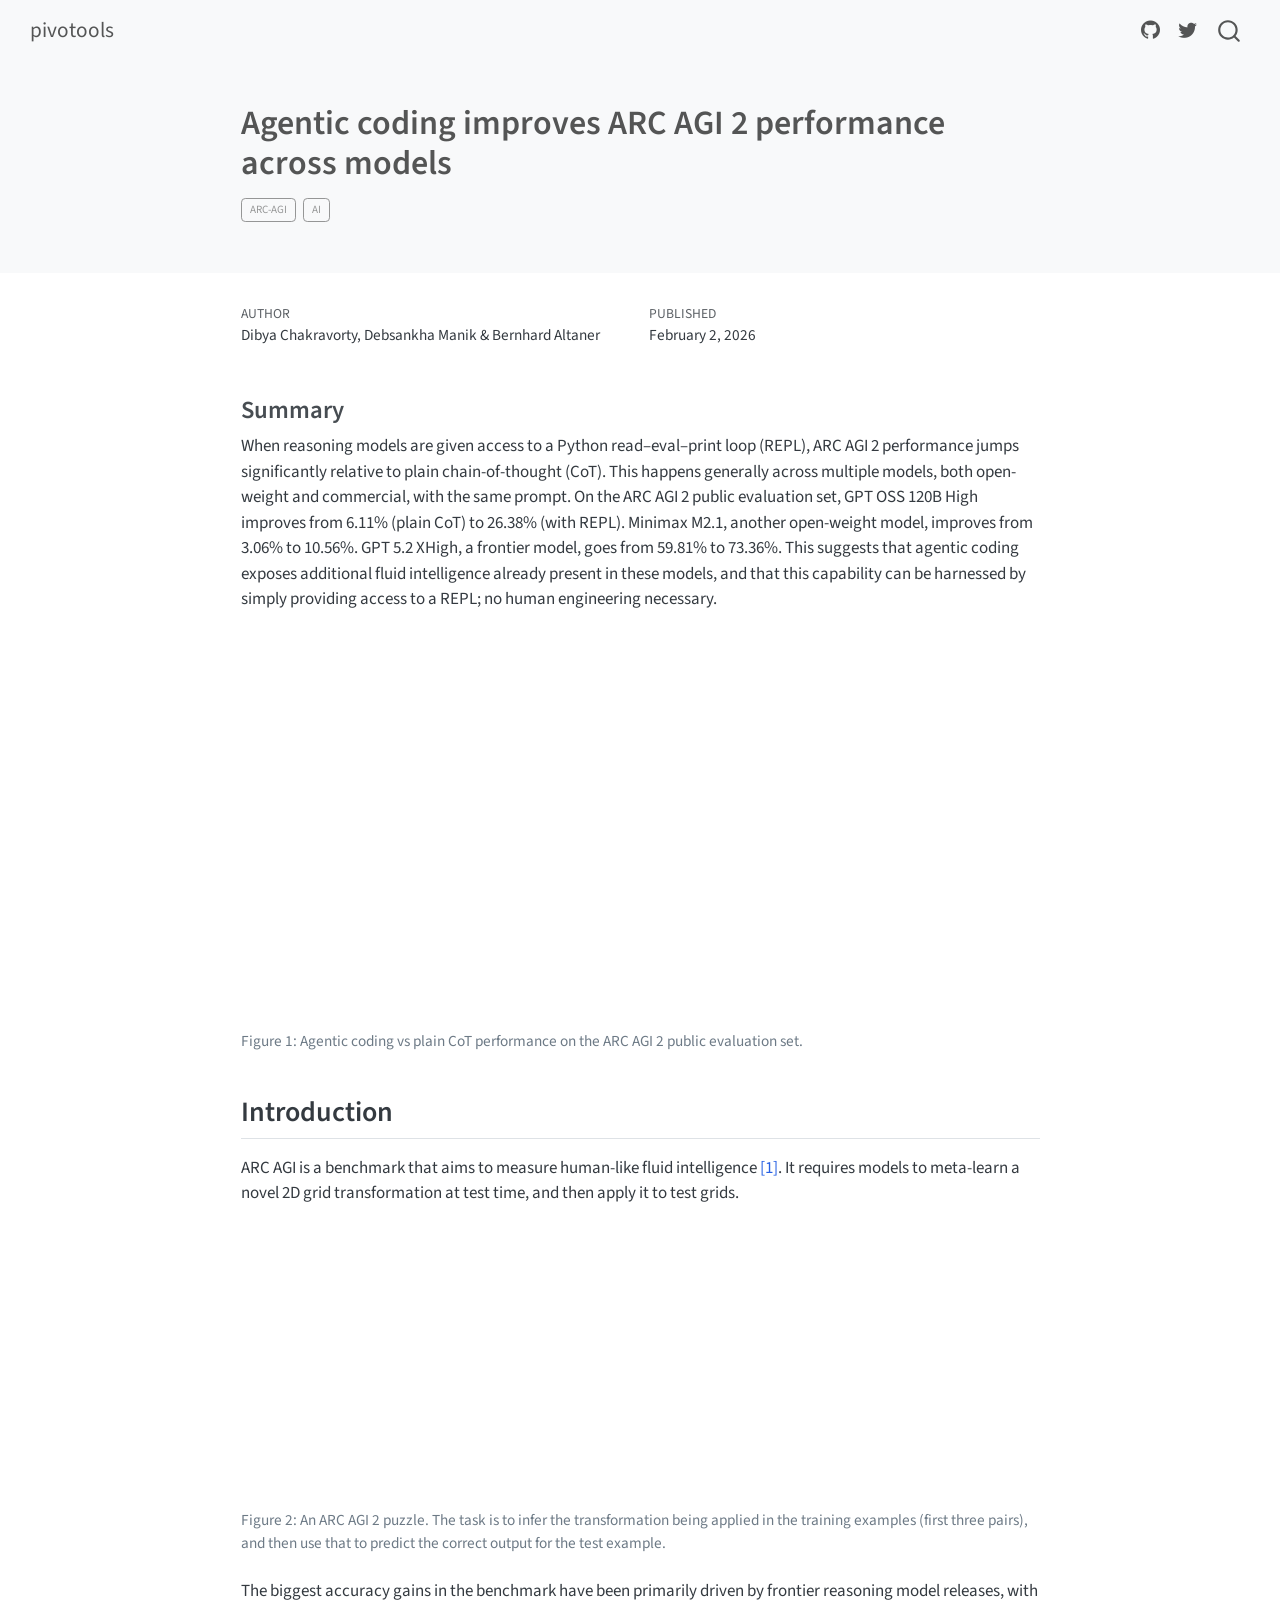
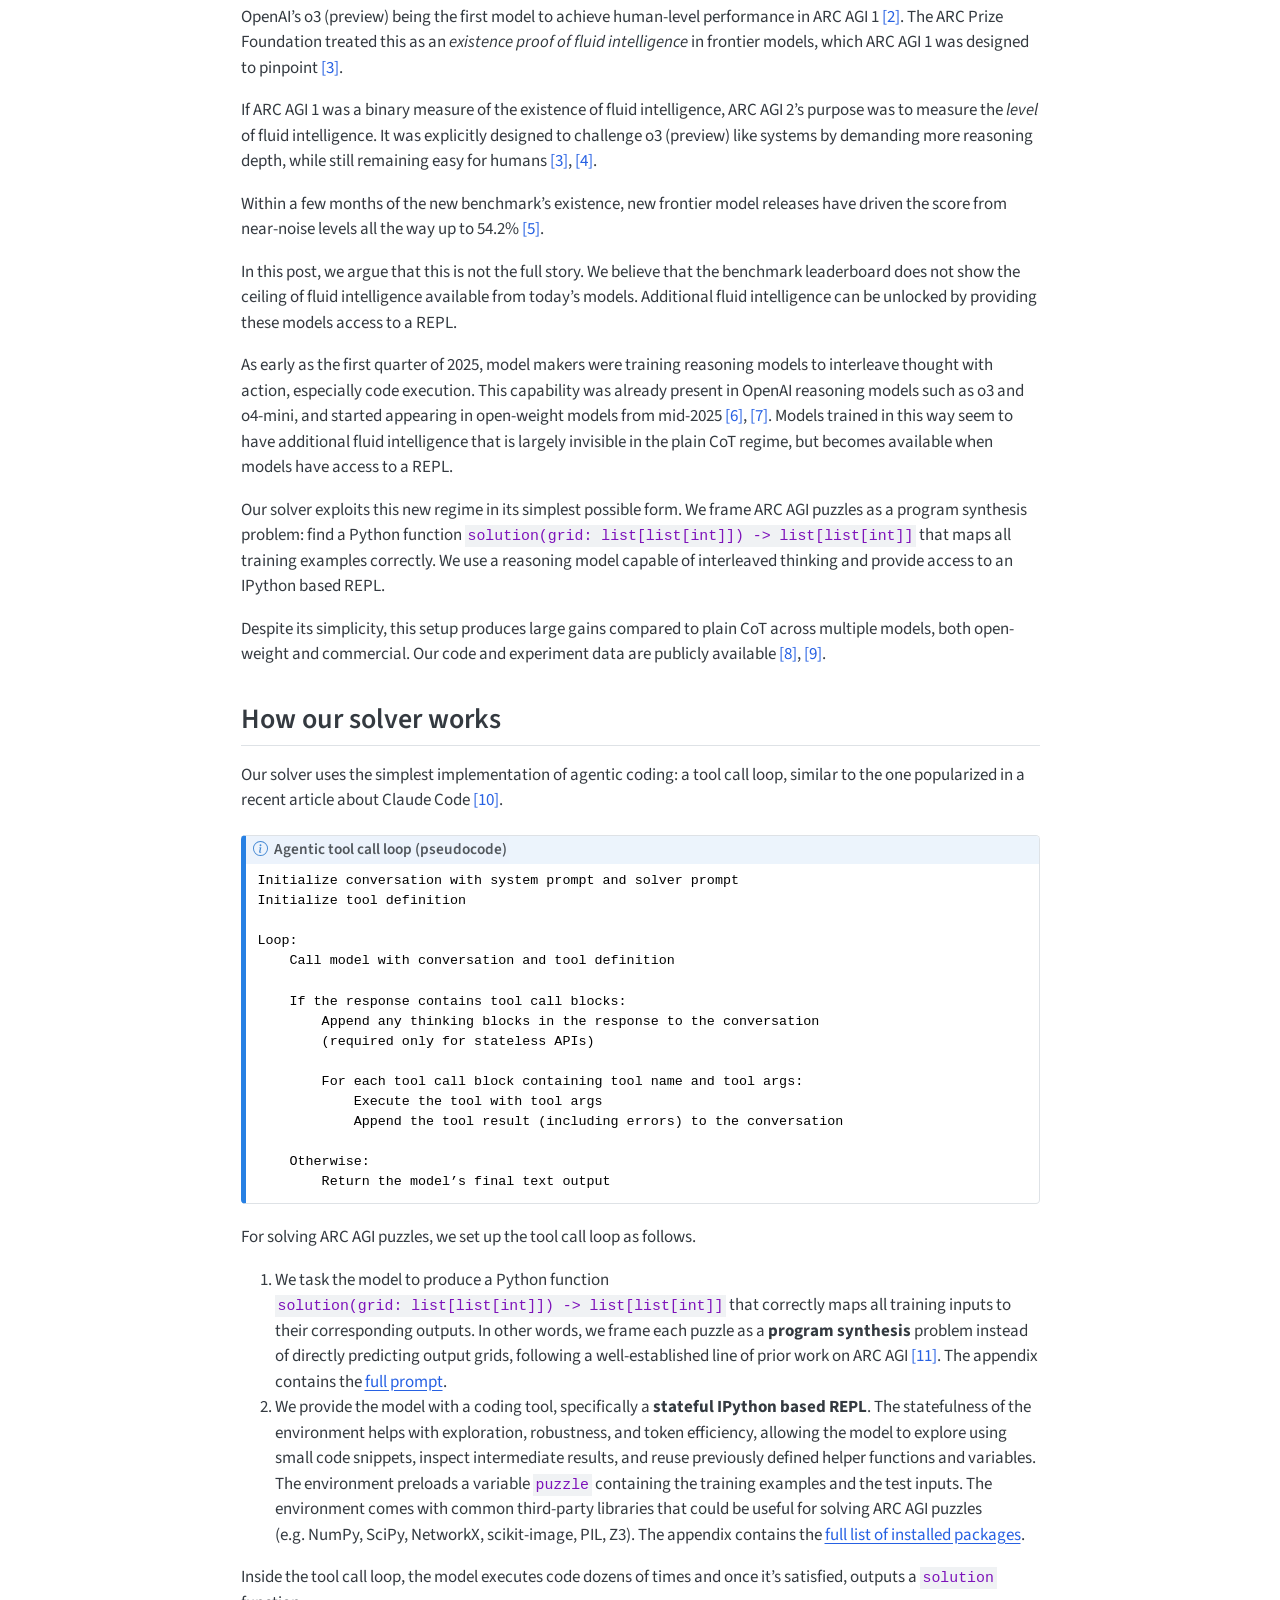
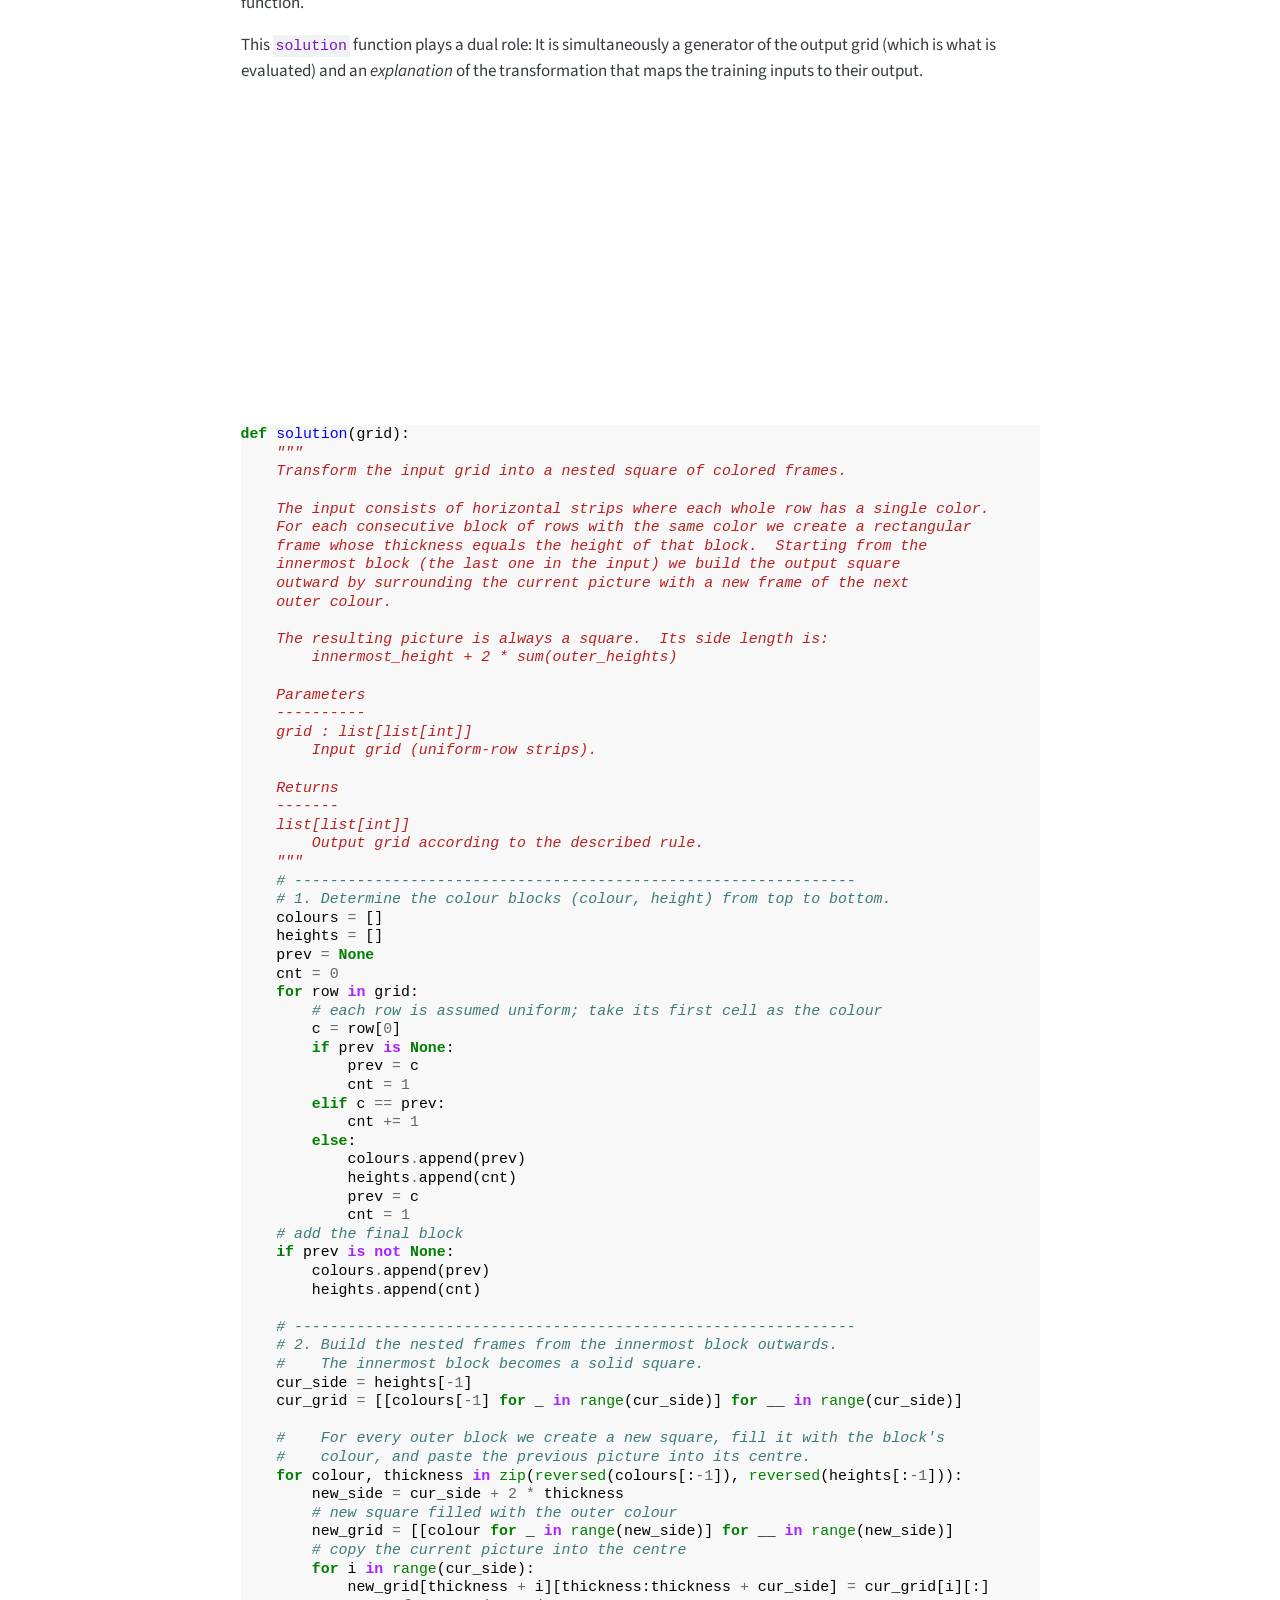
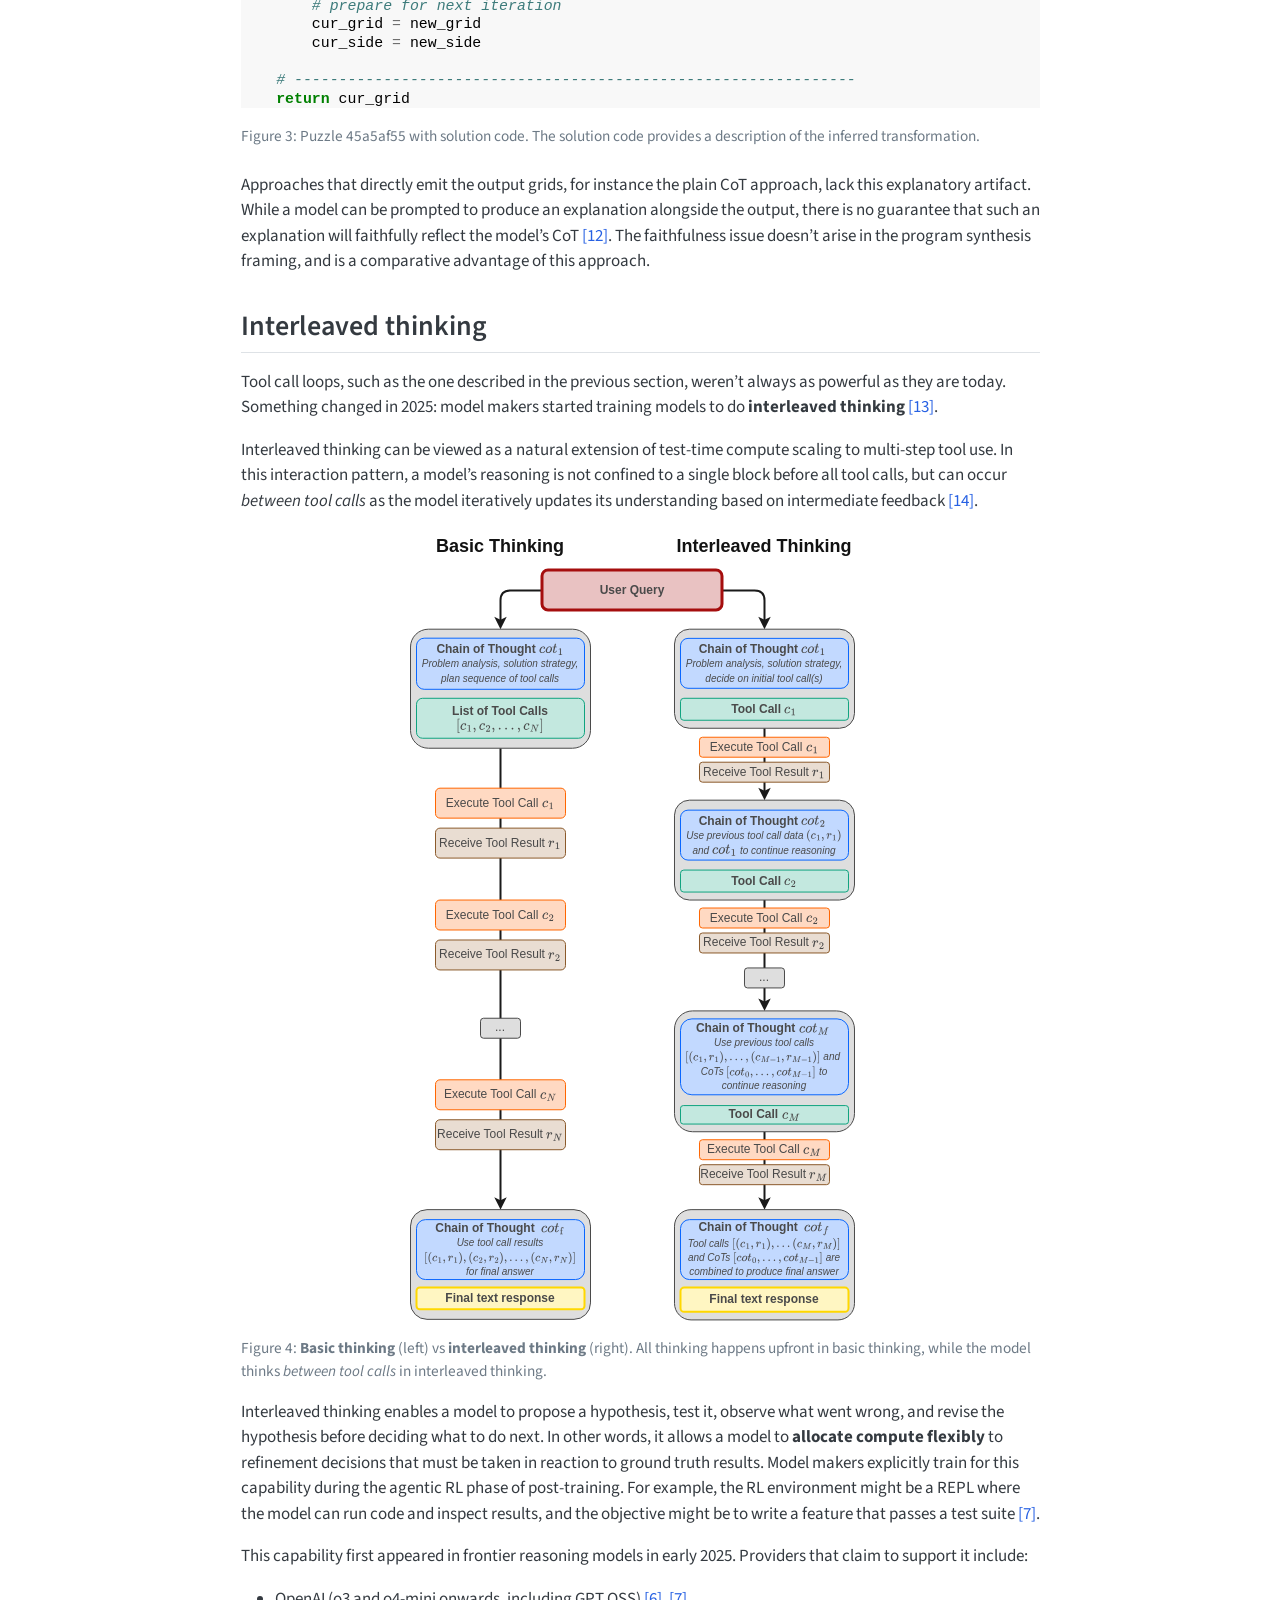
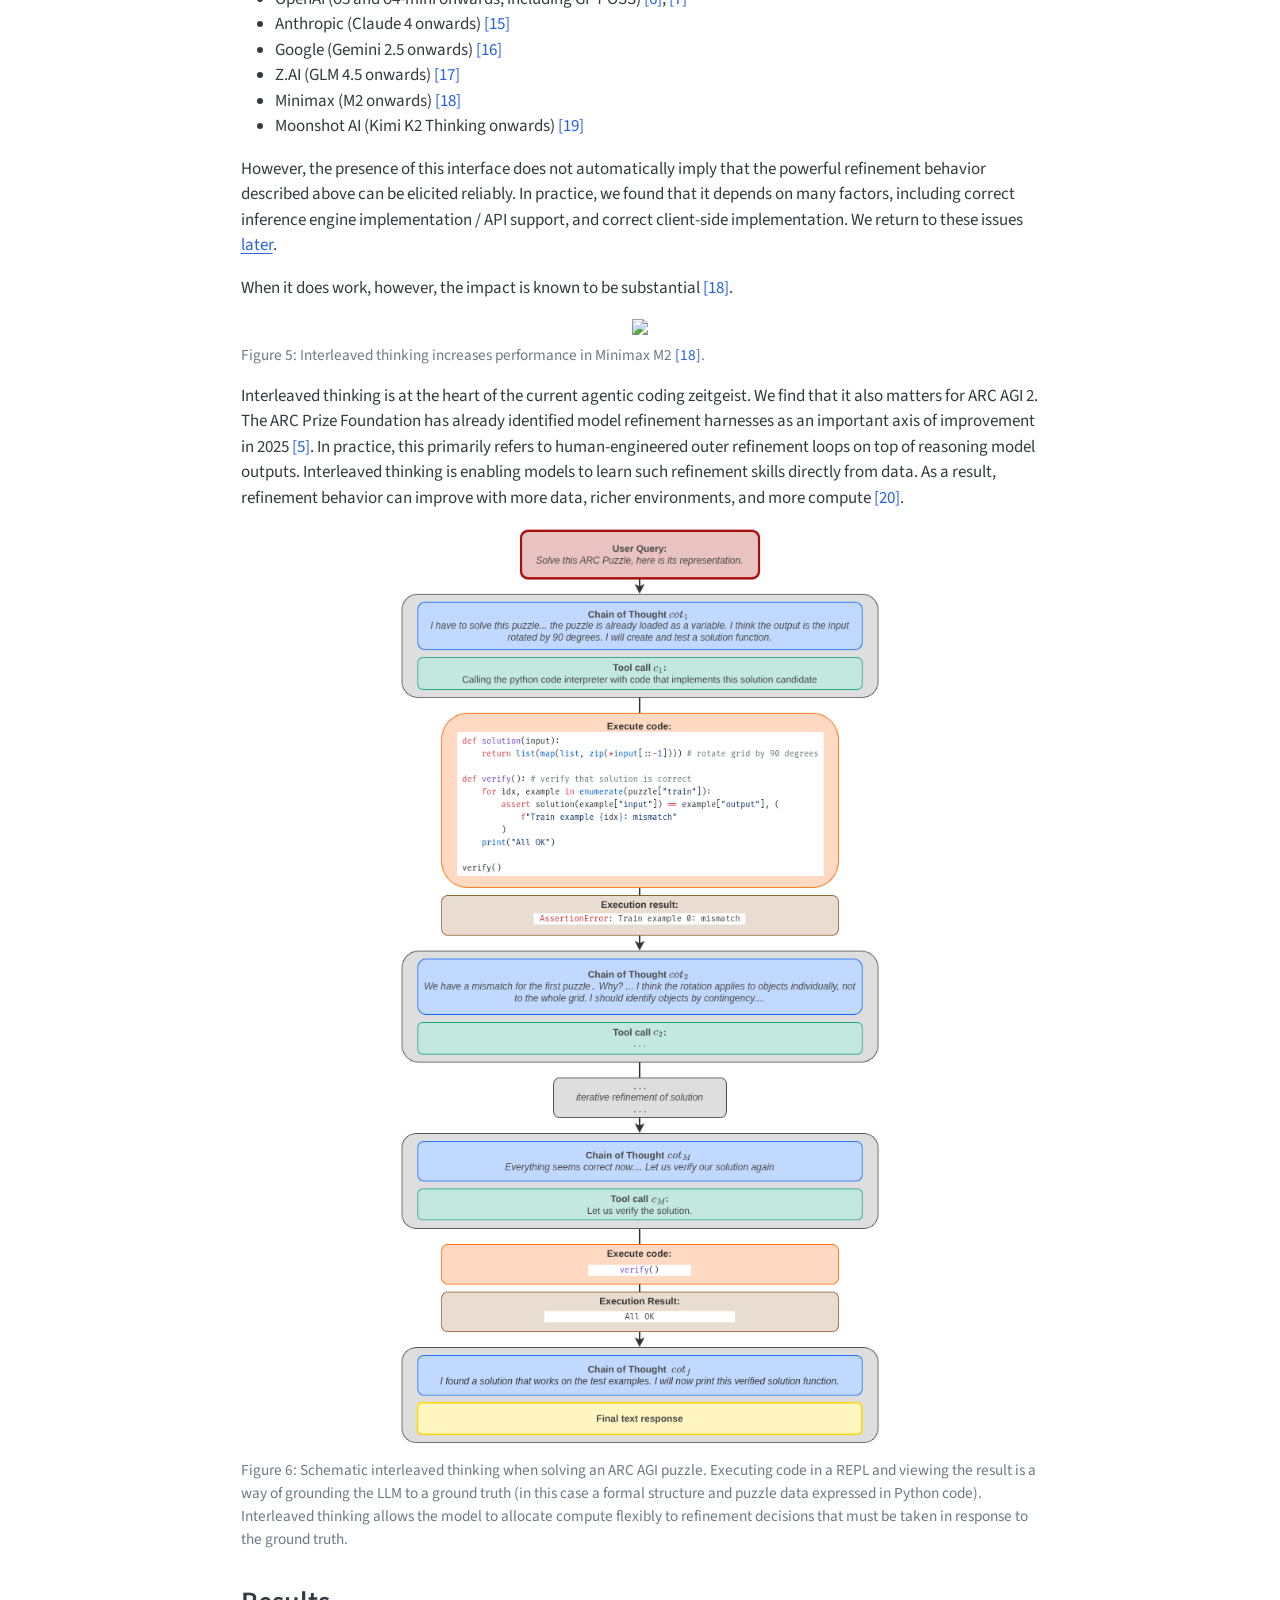
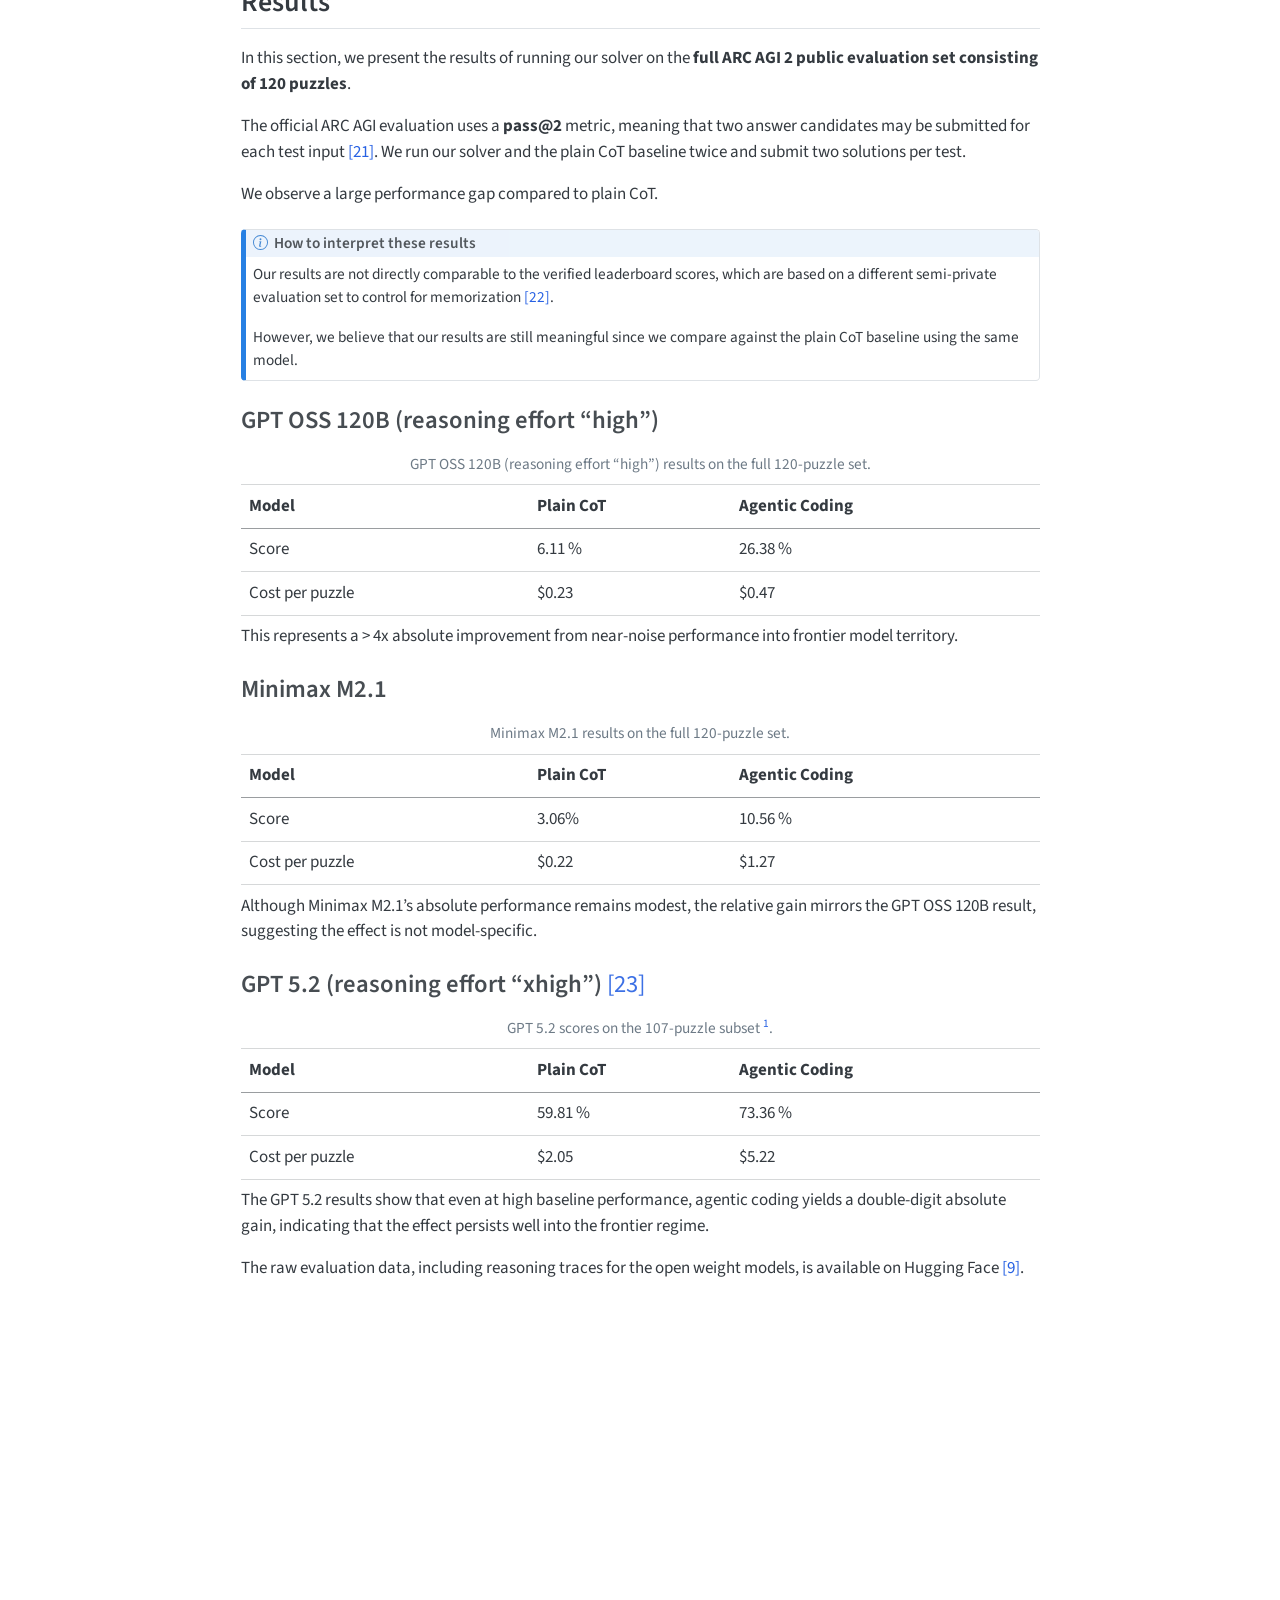
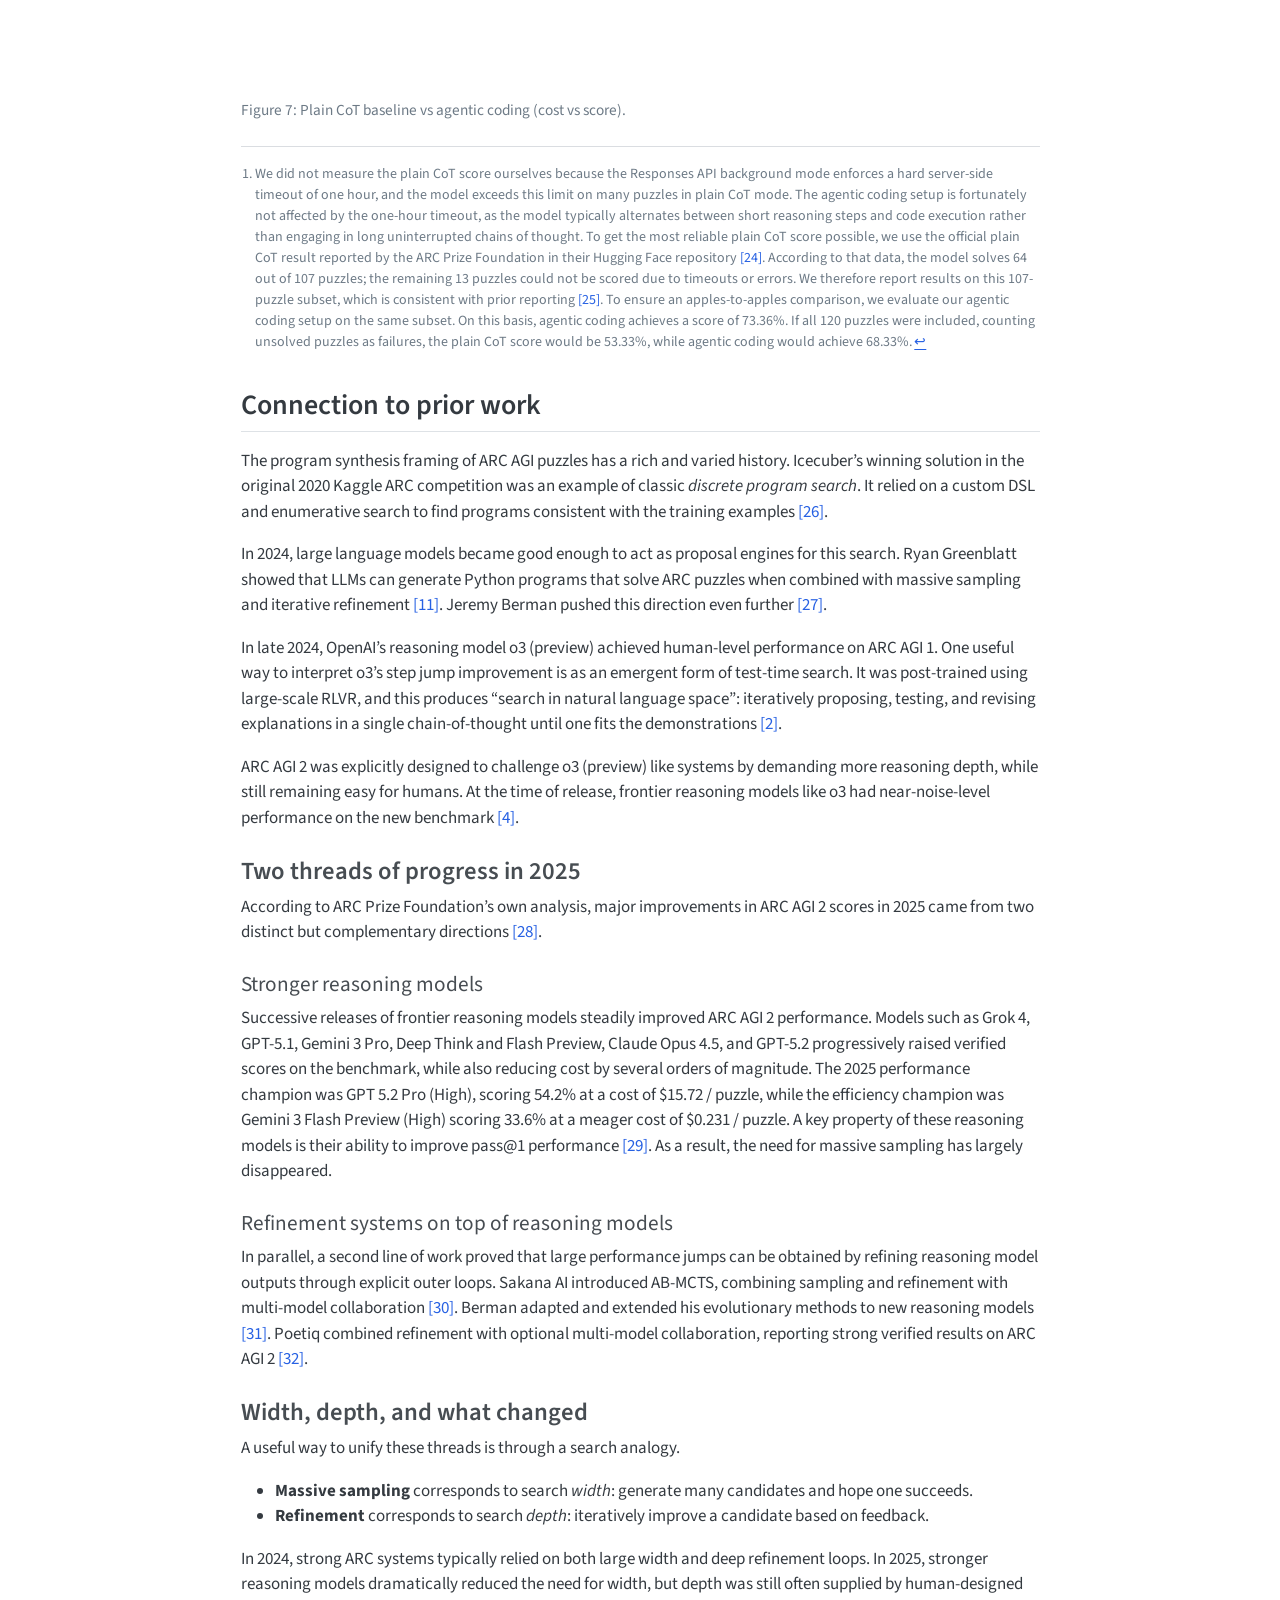
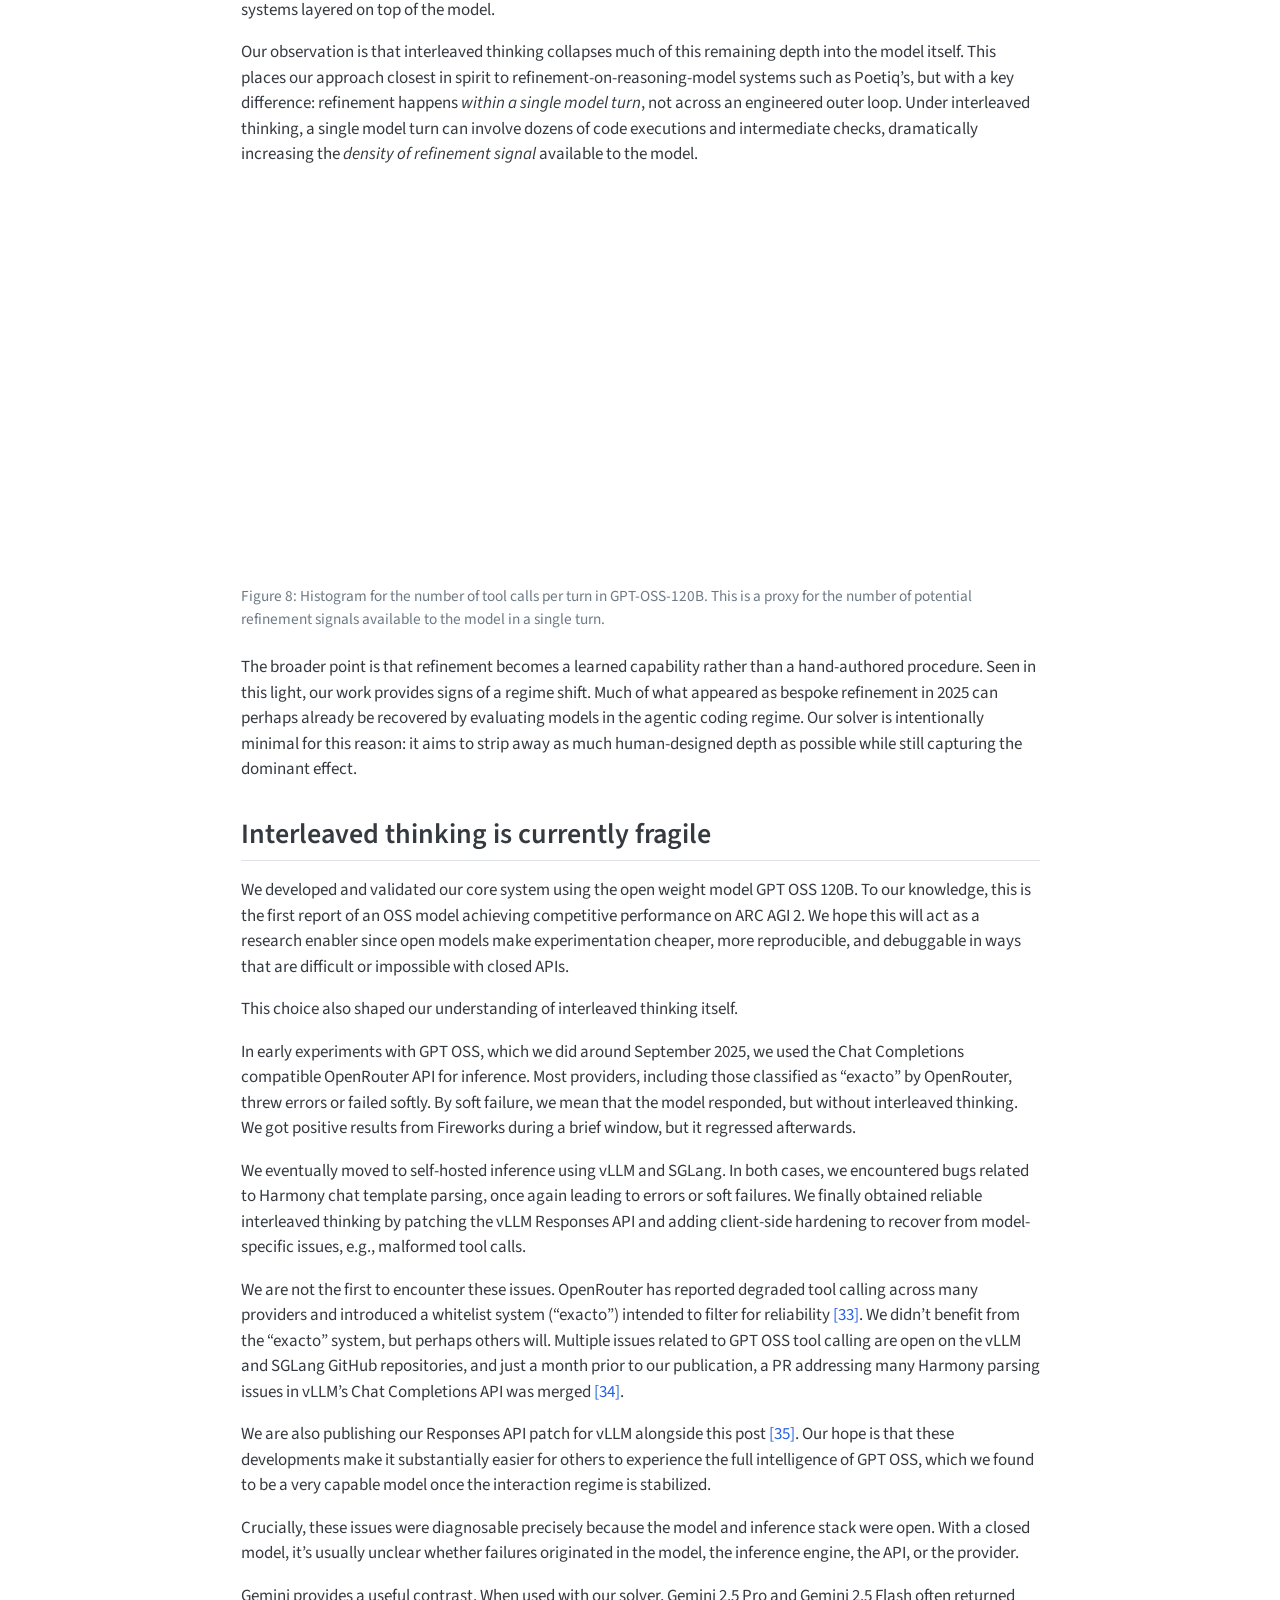
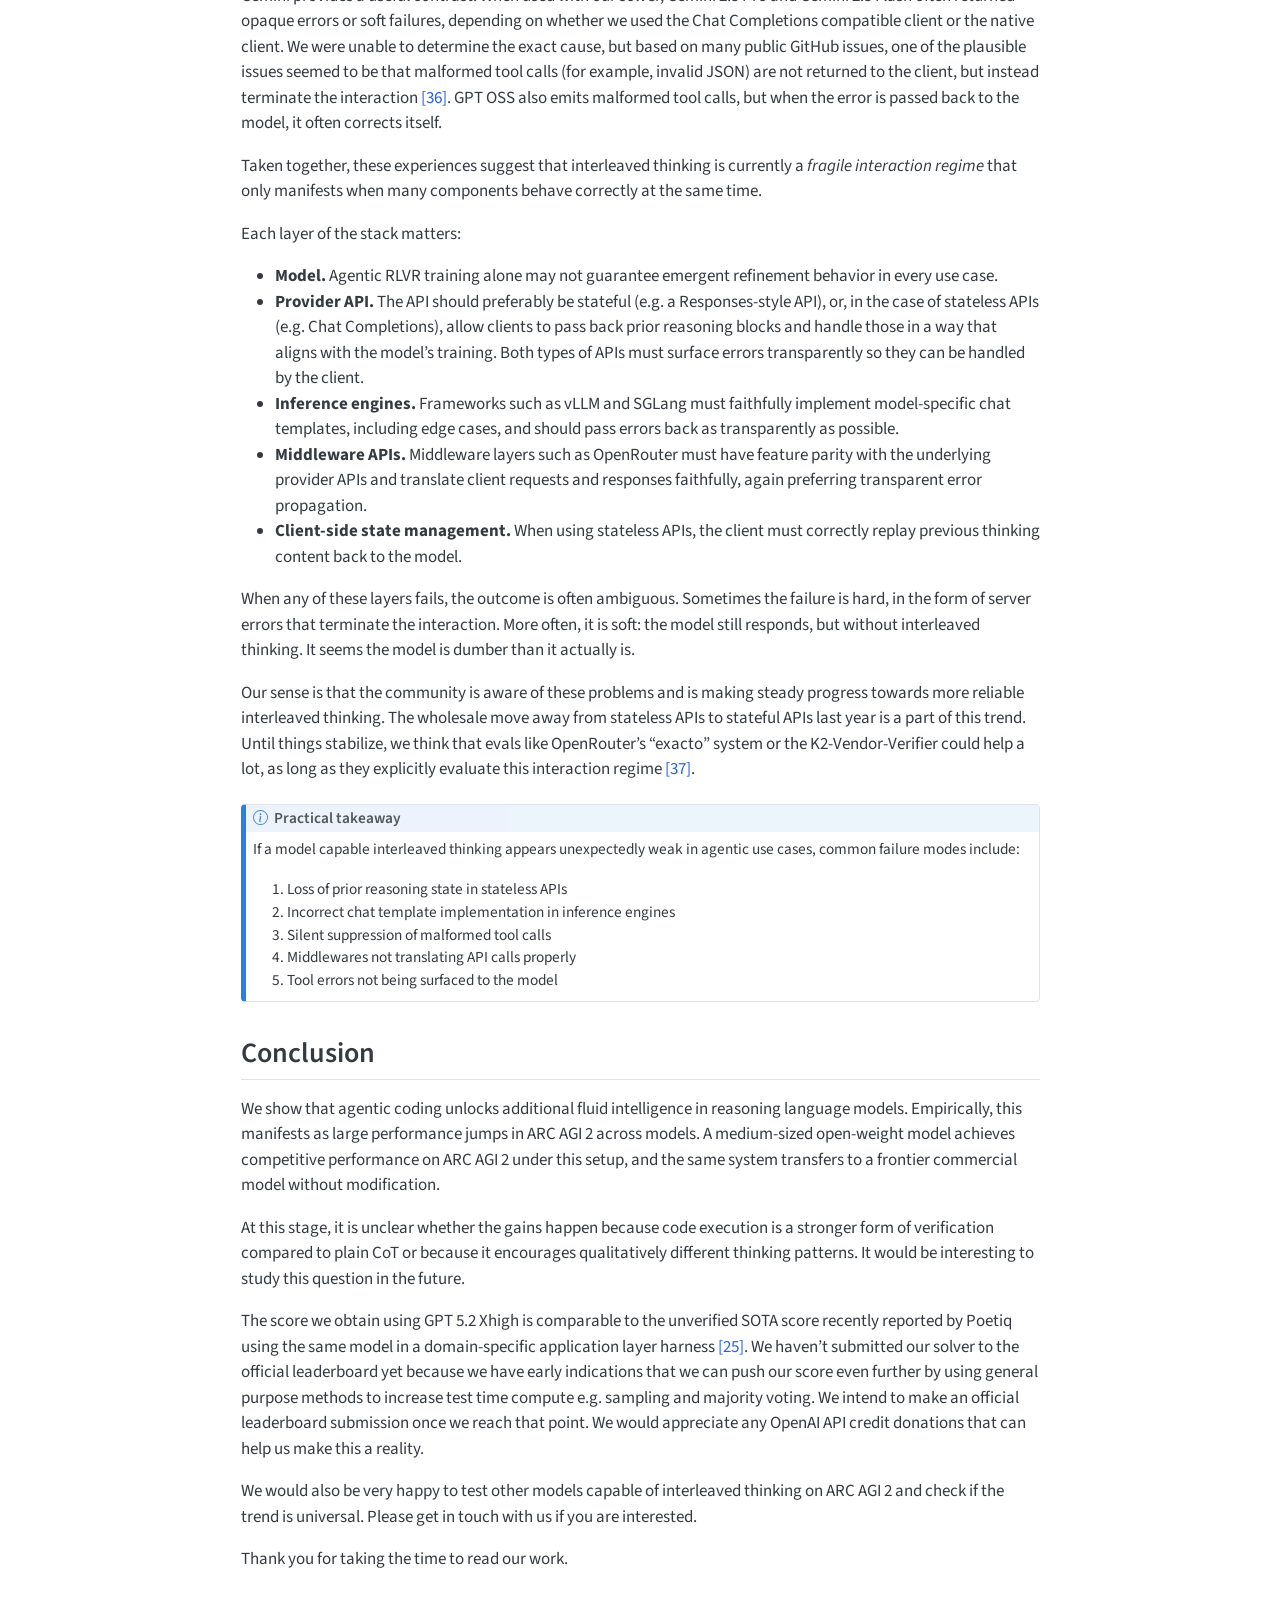
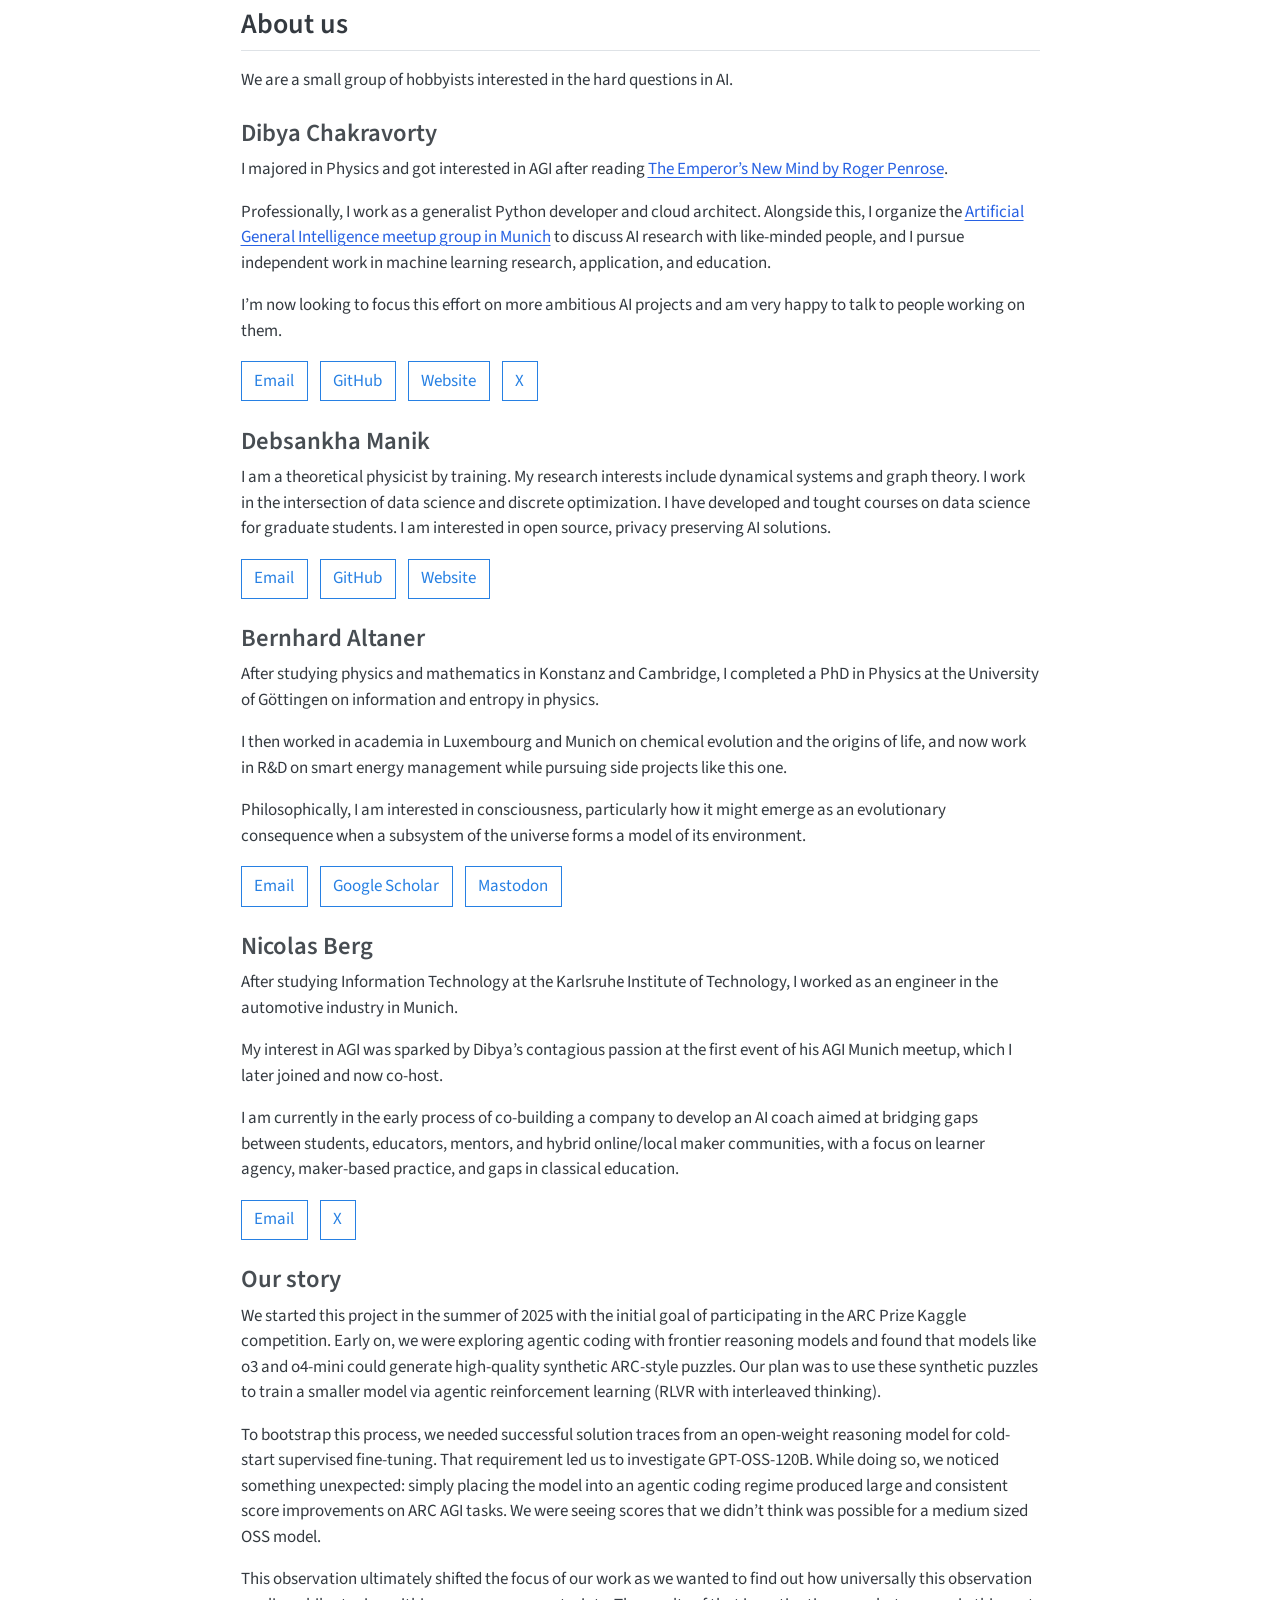
==== commit fbf50a98: "Built site for gh-pages" ====
--- a/posts/agentic_coding_arc_agi/index.html
+++ b/posts/agentic_coding_arc_agi/index.html
@@ -134,6 +134,12 @@
 </script>
 <script type="module">import "https://cdn.plot.ly/plotly-3.3.1.min"</script>
 
+<!-- Privacy-friendly analytics by Plausible -->
+<script async="" src="https://plausible.io/js/pa-Vue24LqAWjr1OUlPYvvgA.js"></script>
+<script>
+  window.plausible=window.plausible||function(){(plausible.q=plausible.q||[]).push(arguments)},plausible.init=plausible.init||function(i){plausible.o=i||{}};
+  plausible.init()
+</script>
 <meta property="og:url" content="https://pivotools.github.io/pivotools-quarto-blog/posts/agentic_coding_arc_agi/">
 <meta property="og:type" content="article">
 
@@ -239,9 +245,9 @@
 <figure class="quarto-float quarto-float-fig figure">
 <div aria-describedby="fig-baseline-interleaved-bars-caption-0ceaefa1-69ba-4598-a22c-09a6ac19f8ca">
 <div>            <script src="https://cdnjs.cloudflare.com/ajax/libs/mathjax/2.7.5/MathJax.js?config=TeX-AMS-MML_SVG"></script><script type="text/javascript">if (window.MathJax && window.MathJax.Hub && window.MathJax.Hub.Config) {window.MathJax.Hub.Config({SVG: {font: "STIX-Web"}});}</script>                <script type="text/javascript">window.PlotlyConfig = {MathJaxConfig: 'local'};</script>
-        <script charset="utf-8" src="https://cdn.plot.ly/plotly-3.3.1.min.js" integrity="sha256-4rD3fugVb/nVJYUv5Ky3v+fYXoouHaBSP20WIJuEiWg=" crossorigin="anonymous"></script>                <div id="8e8e5614-74ea-473a-a9e9-11bc3798e3e5" class="plotly-graph-div" style="height:400px; width:550px;"></div>            <script type="text/javascript">                window.PLOTLYENV=window.PLOTLYENV || {};                                if (document.getElementById("8e8e5614-74ea-473a-a9e9-11bc3798e3e5")) {                    Plotly.newPlot(                        "8e8e5614-74ea-473a-a9e9-11bc3798e3e5",                        [{"customdata":["GPT OSS 120B (High)","Minimax M2.1","GPT 5.2 (X-High)"],"hovertemplate":"%{customdata}\u003cbr\u003ePlain CoT: %{y:.2f}%\u003cextra\u003e\u003c\u002fextra\u003e","marker":{"color":"#808080"},"name":"Plain CoT","x":[-0.15,0.85,1.85],"y":[6.11,3.06,59.809999999999995],"type":"bar"},{"customdata":["GPT OSS 120B (High)","Minimax M2.1","GPT 5.2 (X-High)"],"hovertemplate":"%{customdata}\u003cbr\u003eAgentic Coding: %{y:.2f}%\u003cextra\u003e\u003c\u002fextra\u003e","marker":{"color":"#D2691E"},"name":"Agentic Coding","x":[0.15,1.15,2.15],"y":[26.39,10.56,73.36],"type":"bar"}],                        {"template":{"data":{"histogram2dcontour":[{"type":"histogram2dcontour","colorbar":{"outlinewidth":0,"ticks":""},"colorscale":[[0.0,"#0d0887"],[0.1111111111111111,"#46039f"],[0.2222222222222222,"#7201a8"],[0.3333333333333333,"#9c179e"],[0.4444444444444444,"#bd3786"],[0.5555555555555556,"#d8576b"],[0.6666666666666666,"#ed7953"],[0.7777777777777778,"#fb9f3a"],[0.8888888888888888,"#fdca26"],[1.0,"#f0f921"]]}],"choropleth":[{"type":"choropleth","colorbar":{"outlinewidth":0,"ticks":""}}],"histogram2d":[{"type":"histogram2d","colorbar":{"outlinewidth":0,"ticks":""},"colorscale":[[0.0,"#0d0887"],[0.1111111111111111,"#46039f"],[0.2222222222222222,"#7201a8"],[0.3333333333333333,"#9c179e"],[0.4444444444444444,"#bd3786"],[0.5555555555555556,"#d8576b"],[0.6666666666666666,"#ed7953"],[0.7777777777777778,"#fb9f3a"],[0.8888888888888888,"#fdca26"],[1.0,"#f0f921"]]}],"heatmap":[{"type":"heatmap","colorbar":{"outlinewidth":0,"ticks":""},"colorscale":[[0.0,"#0d0887"],[0.1111111111111111,"#46039f"],[0.2222222222222222,"#7201a8"],[0.3333333333333333,"#9c179e"],[0.4444444444444444,"#bd3786"],[0.5555555555555556,"#d8576b"],[0.6666666666666666,"#ed7953"],[0.7777777777777778,"#fb9f3a"],[0.8888888888888888,"#fdca26"],[1.0,"#f0f921"]]}],"contourcarpet":[{"type":"contourcarpet","colorbar":{"outlinewidth":0,"ticks":""}}],"contour":[{"type":"contour","colorbar":{"outlinewidth":0,"ticks":""},"colorscale":[[0.0,"#0d0887"],[0.1111111111111111,"#46039f"],[0.2222222222222222,"#7201a8"],[0.3333333333333333,"#9c179e"],[0.4444444444444444,"#bd3786"],[0.5555555555555556,"#d8576b"],[0.6666666666666666,"#ed7953"],[0.7777777777777778,"#fb9f3a"],[0.8888888888888888,"#fdca26"],[1.0,"#f0f921"]]}],"surface":[{"type":"surface","colorbar":{"outlinewidth":0,"ticks":""},"colorscale":[[0.0,"#0d0887"],[0.1111111111111111,"#46039f"],[0.2222222222222222,"#7201a8"],[0.3333333333333333,"#9c179e"],[0.4444444444444444,"#bd3786"],[0.5555555555555556,"#d8576b"],[0.6666666666666666,"#ed7953"],[0.7777777777777778,"#fb9f3a"],[0.8888888888888888,"#fdca26"],[1.0,"#f0f921"]]}],"mesh3d":[{"type":"mesh3d","colorbar":{"outlinewidth":0,"ticks":""}}],"scatter":[{"fillpattern":{"fillmode":"overlay","size":10,"solidity":0.2},"type":"scatter"}],"parcoords":[{"type":"parcoords","line":{"colorbar":{"outlinewidth":0,"ticks":""}}}],"scatterpolargl":[{"type":"scatterpolargl","marker":{"colorbar":{"outlinewidth":0,"ticks":""}}}],"bar":[{"error_x":{"color":"#2a3f5f"},"error_y":{"color":"#2a3f5f"},"marker":{"line":{"color":"#E5ECF6","width":0.5},"pattern":{"fillmode":"overlay","size":10,"solidity":0.2}},"type":"bar"}],"scattergeo":[{"type":"scattergeo","marker":{"colorbar":{"outlinewidth":0,"ticks":""}}}],"scatterpolar":[{"type":"scatterpolar","marker":{"colorbar":{"outlinewidth":0,"ticks":""}}}],"histogram":[{"marker":{"pattern":{"fillmode":"overlay","size":10,"solidity":0.2}},"type":"histogram"}],"scattergl":[{"type":"scattergl","marker":{"colorbar":{"outlinewidth":0,"ticks":""}}}],"scatter3d":[{"type":"scatter3d","line":{"colorbar":{"outlinewidth":0,"ticks":""}},"marker":{"colorbar":{"outlinewidth":0,"ticks":""}}}],"scattermap":[{"type":"scattermap","marker":{"colorbar":{"outlinewidth":0,"ticks":""}}}],"scattermapbox":[{"type":"scattermapbox","marker":{"colorbar":{"outlinewidth":0,"ticks":""}}}],"scatterternary":[{"type":"scatterternary","marker":{"colorbar":{"outlinewidth":0,"ticks":""}}}],"scattercarpet":[{"type":"scattercarpet","marker":{"colorbar":{"outlinewidth":0,"ticks":""}}}],"carpet":[{"aaxis":{"endlinecolor":"#2a3f5f","gridcolor":"white","linecolor":"white","minorgridcolor":"white","startlinecolor":"#2a3f5f"},"baxis":{"endlinecolor":"#2a3f5f","gridcolor":"white","linecolor":"white","minorgridcolor":"white","startlinecolor":"#2a3f5f"},"type":"carpet"}],"table":[{"cells":{"fill":{"color":"#EBF0F8"},"line":{"color":"white"}},"header":{"fill":{"color":"#C8D4E3"},"line":{"color":"white"}},"type":"table"}],"barpolar":[{"marker":{"line":{"color":"#E5ECF6","width":0.5},"pattern":{"fillmode":"overlay","size":10,"solidity":0.2}},"type":"barpolar"}],"pie":[{"automargin":true,"type":"pie"}]},"layout":{"autotypenumbers":"strict","colorway":["#636efa","#EF553B","#00cc96","#ab63fa","#FFA15A","#19d3f3","#FF6692","#B6E880","#FF97FF","#FECB52"],"font":{"color":"#2a3f5f"},"hovermode":"closest","hoverlabel":{"align":"left"},"paper_bgcolor":"white","plot_bgcolor":"#E5ECF6","polar":{"bgcolor":"#E5ECF6","angularaxis":{"gridcolor":"white","linecolor":"white","ticks":""},"radialaxis":{"gridcolor":"white","linecolor":"white","ticks":""}},"ternary":{"bgcolor":"#E5ECF6","aaxis":{"gridcolor":"white","linecolor":"white","ticks":""},"baxis":{"gridcolor":"white","linecolor":"white","ticks":""},"caxis":{"gridcolor":"white","linecolor":"white","ticks":""}},"coloraxis":{"colorbar":{"outlinewidth":0,"ticks":""}},"colorscale":{"sequential":[[0.0,"#0d0887"],[0.1111111111111111,"#46039f"],[0.2222222222222222,"#7201a8"],[0.3333333333333333,"#9c179e"],[0.4444444444444444,"#bd3786"],[0.5555555555555556,"#d8576b"],[0.6666666666666666,"#ed7953"],[0.7777777777777778,"#fb9f3a"],[0.8888888888888888,"#fdca26"],[1.0,"#f0f921"]],"sequentialminus":[[0.0,"#0d0887"],[0.1111111111111111,"#46039f"],[0.2222222222222222,"#7201a8"],[0.3333333333333333,"#9c179e"],[0.4444444444444444,"#bd3786"],[0.5555555555555556,"#d8576b"],[0.6666666666666666,"#ed7953"],[0.7777777777777778,"#fb9f3a"],[0.8888888888888888,"#fdca26"],[1.0,"#f0f921"]],"diverging":[[0,"#8e0152"],[0.1,"#c51b7d"],[0.2,"#de77ae"],[0.3,"#f1b6da"],[0.4,"#fde0ef"],[0.5,"#f7f7f7"],[0.6,"#e6f5d0"],[0.7,"#b8e186"],[0.8,"#7fbc41"],[0.9,"#4d9221"],[1,"#276419"]]},"xaxis":{"gridcolor":"white","linecolor":"white","ticks":"","title":{"standoff":15},"zerolinecolor":"white","automargin":true,"zerolinewidth":2},"yaxis":{"gridcolor":"white","linecolor":"white","ticks":"","title":{"standoff":15},"zerolinecolor":"white","automargin":true,"zerolinewidth":2},"scene":{"xaxis":{"backgroundcolor":"#E5ECF6","gridcolor":"white","linecolor":"white","showbackground":true,"ticks":"","zerolinecolor":"white","gridwidth":2},"yaxis":{"backgroundcolor":"#E5ECF6","gridcolor":"white","linecolor":"white","showbackground":true,"ticks":"","zerolinecolor":"white","gridwidth":2},"zaxis":{"backgroundcolor":"#E5ECF6","gridcolor":"white","linecolor":"white","showbackground":true,"ticks":"","zerolinecolor":"white","gridwidth":2}},"shapedefaults":{"line":{"color":"#2a3f5f"}},"annotationdefaults":{"arrowcolor":"#2a3f5f","arrowhead":0,"arrowwidth":1},"geo":{"bgcolor":"white","landcolor":"#E5ECF6","subunitcolor":"white","showland":true,"showlakes":true,"lakecolor":"white"},"title":{"x":0.05},"mapbox":{"style":"light"},"margin":{"b":0,"l":0,"r":0,"t":30}}},"xaxis":{"tickmode":"array","tickvals":[0,1,2],"ticktext":["GPT OSS 120B (High)","Minimax M2.1","GPT 5.2 (X-High)"],"title":{"text":"Model"},"showgrid":false,"gridcolor":"rgba(0,0,0,0.1)"},"yaxis":{"title":{"text":"Score [%]"},"type":"linear","showgrid":true,"gridcolor":"rgba(0,0,0,0.1)","range":[-2,82]},"margin":{"l":50,"r":50,"t":40,"b":60},"showlegend":true,"height":400,"width":550,"plot_bgcolor":"rgba(0,0,0,0)","paper_bgcolor":"rgba(0,0,0,0)"},                        {"staticPlot": true, "displayModeBar": false, "responsive": false}                    ).then(function(){
+        <script charset="utf-8" src="https://cdn.plot.ly/plotly-3.3.1.min.js" integrity="sha256-4rD3fugVb/nVJYUv5Ky3v+fYXoouHaBSP20WIJuEiWg=" crossorigin="anonymous"></script>                <div id="9eeda8bc-b269-4777-8b43-fd00e2eec980" class="plotly-graph-div" style="height:400px; width:550px;"></div>            <script type="text/javascript">                window.PLOTLYENV=window.PLOTLYENV || {};                                if (document.getElementById("9eeda8bc-b269-4777-8b43-fd00e2eec980")) {                    Plotly.newPlot(                        "9eeda8bc-b269-4777-8b43-fd00e2eec980",                        [{"customdata":["GPT OSS 120B (High)","Minimax M2.1","GPT 5.2 (X-High)"],"hovertemplate":"%{customdata}\u003cbr\u003ePlain CoT: %{y:.2f}%\u003cextra\u003e\u003c\u002fextra\u003e","marker":{"color":"#808080"},"name":"Plain CoT","x":[-0.15,0.85,1.85],"y":[6.11,3.06,59.809999999999995],"type":"bar"},{"customdata":["GPT OSS 120B (High)","Minimax M2.1","GPT 5.2 (X-High)"],"hovertemplate":"%{customdata}\u003cbr\u003eAgentic Coding: %{y:.2f}%\u003cextra\u003e\u003c\u002fextra\u003e","marker":{"color":"#D2691E"},"name":"Agentic Coding","x":[0.15,1.15,2.15],"y":[26.39,10.56,73.36],"type":"bar"}],                        {"template":{"data":{"histogram2dcontour":[{"type":"histogram2dcontour","colorbar":{"outlinewidth":0,"ticks":""},"colorscale":[[0.0,"#0d0887"],[0.1111111111111111,"#46039f"],[0.2222222222222222,"#7201a8"],[0.3333333333333333,"#9c179e"],[0.4444444444444444,"#bd3786"],[0.5555555555555556,"#d8576b"],[0.6666666666666666,"#ed7953"],[0.7777777777777778,"#fb9f3a"],[0.8888888888888888,"#fdca26"],[1.0,"#f0f921"]]}],"choropleth":[{"type":"choropleth","colorbar":{"outlinewidth":0,"ticks":""}}],"histogram2d":[{"type":"histogram2d","colorbar":{"outlinewidth":0,"ticks":""},"colorscale":[[0.0,"#0d0887"],[0.1111111111111111,"#46039f"],[0.2222222222222222,"#7201a8"],[0.3333333333333333,"#9c179e"],[0.4444444444444444,"#bd3786"],[0.5555555555555556,"#d8576b"],[0.6666666666666666,"#ed7953"],[0.7777777777777778,"#fb9f3a"],[0.8888888888888888,"#fdca26"],[1.0,"#f0f921"]]}],"heatmap":[{"type":"heatmap","colorbar":{"outlinewidth":0,"ticks":""},"colorscale":[[0.0,"#0d0887"],[0.1111111111111111,"#46039f"],[0.2222222222222222,"#7201a8"],[0.3333333333333333,"#9c179e"],[0.4444444444444444,"#bd3786"],[0.5555555555555556,"#d8576b"],[0.6666666666666666,"#ed7953"],[0.7777777777777778,"#fb9f3a"],[0.8888888888888888,"#fdca26"],[1.0,"#f0f921"]]}],"contourcarpet":[{"type":"contourcarpet","colorbar":{"outlinewidth":0,"ticks":""}}],"contour":[{"type":"contour","colorbar":{"outlinewidth":0,"ticks":""},"colorscale":[[0.0,"#0d0887"],[0.1111111111111111,"#46039f"],[0.2222222222222222,"#7201a8"],[0.3333333333333333,"#9c179e"],[0.4444444444444444,"#bd3786"],[0.5555555555555556,"#d8576b"],[0.6666666666666666,"#ed7953"],[0.7777777777777778,"#fb9f3a"],[0.8888888888888888,"#fdca26"],[1.0,"#f0f921"]]}],"surface":[{"type":"surface","colorbar":{"outlinewidth":0,"ticks":""},"colorscale":[[0.0,"#0d0887"],[0.1111111111111111,"#46039f"],[0.2222222222222222,"#7201a8"],[0.3333333333333333,"#9c179e"],[0.4444444444444444,"#bd3786"],[0.5555555555555556,"#d8576b"],[0.6666666666666666,"#ed7953"],[0.7777777777777778,"#fb9f3a"],[0.8888888888888888,"#fdca26"],[1.0,"#f0f921"]]}],"mesh3d":[{"type":"mesh3d","colorbar":{"outlinewidth":0,"ticks":""}}],"scatter":[{"fillpattern":{"fillmode":"overlay","size":10,"solidity":0.2},"type":"scatter"}],"parcoords":[{"type":"parcoords","line":{"colorbar":{"outlinewidth":0,"ticks":""}}}],"scatterpolargl":[{"type":"scatterpolargl","marker":{"colorbar":{"outlinewidth":0,"ticks":""}}}],"bar":[{"error_x":{"color":"#2a3f5f"},"error_y":{"color":"#2a3f5f"},"marker":{"line":{"color":"#E5ECF6","width":0.5},"pattern":{"fillmode":"overlay","size":10,"solidity":0.2}},"type":"bar"}],"scattergeo":[{"type":"scattergeo","marker":{"colorbar":{"outlinewidth":0,"ticks":""}}}],"scatterpolar":[{"type":"scatterpolar","marker":{"colorbar":{"outlinewidth":0,"ticks":""}}}],"histogram":[{"marker":{"pattern":{"fillmode":"overlay","size":10,"solidity":0.2}},"type":"histogram"}],"scattergl":[{"type":"scattergl","marker":{"colorbar":{"outlinewidth":0,"ticks":""}}}],"scatter3d":[{"type":"scatter3d","line":{"colorbar":{"outlinewidth":0,"ticks":""}},"marker":{"colorbar":{"outlinewidth":0,"ticks":""}}}],"scattermap":[{"type":"scattermap","marker":{"colorbar":{"outlinewidth":0,"ticks":""}}}],"scattermapbox":[{"type":"scattermapbox","marker":{"colorbar":{"outlinewidth":0,"ticks":""}}}],"scatterternary":[{"type":"scatterternary","marker":{"colorbar":{"outlinewidth":0,"ticks":""}}}],"scattercarpet":[{"type":"scattercarpet","marker":{"colorbar":{"outlinewidth":0,"ticks":""}}}],"carpet":[{"aaxis":{"endlinecolor":"#2a3f5f","gridcolor":"white","linecolor":"white","minorgridcolor":"white","startlinecolor":"#2a3f5f"},"baxis":{"endlinecolor":"#2a3f5f","gridcolor":"white","linecolor":"white","minorgridcolor":"white","startlinecolor":"#2a3f5f"},"type":"carpet"}],"table":[{"cells":{"fill":{"color":"#EBF0F8"},"line":{"color":"white"}},"header":{"fill":{"color":"#C8D4E3"},"line":{"color":"white"}},"type":"table"}],"barpolar":[{"marker":{"line":{"color":"#E5ECF6","width":0.5},"pattern":{"fillmode":"overlay","size":10,"solidity":0.2}},"type":"barpolar"}],"pie":[{"automargin":true,"type":"pie"}]},"layout":{"autotypenumbers":"strict","colorway":["#636efa","#EF553B","#00cc96","#ab63fa","#FFA15A","#19d3f3","#FF6692","#B6E880","#FF97FF","#FECB52"],"font":{"color":"#2a3f5f"},"hovermode":"closest","hoverlabel":{"align":"left"},"paper_bgcolor":"white","plot_bgcolor":"#E5ECF6","polar":{"bgcolor":"#E5ECF6","angularaxis":{"gridcolor":"white","linecolor":"white","ticks":""},"radialaxis":{"gridcolor":"white","linecolor":"white","ticks":""}},"ternary":{"bgcolor":"#E5ECF6","aaxis":{"gridcolor":"white","linecolor":"white","ticks":""},"baxis":{"gridcolor":"white","linecolor":"white","ticks":""},"caxis":{"gridcolor":"white","linecolor":"white","ticks":""}},"coloraxis":{"colorbar":{"outlinewidth":0,"ticks":""}},"colorscale":{"sequential":[[0.0,"#0d0887"],[0.1111111111111111,"#46039f"],[0.2222222222222222,"#7201a8"],[0.3333333333333333,"#9c179e"],[0.4444444444444444,"#bd3786"],[0.5555555555555556,"#d8576b"],[0.6666666666666666,"#ed7953"],[0.7777777777777778,"#fb9f3a"],[0.8888888888888888,"#fdca26"],[1.0,"#f0f921"]],"sequentialminus":[[0.0,"#0d0887"],[0.1111111111111111,"#46039f"],[0.2222222222222222,"#7201a8"],[0.3333333333333333,"#9c179e"],[0.4444444444444444,"#bd3786"],[0.5555555555555556,"#d8576b"],[0.6666666666666666,"#ed7953"],[0.7777777777777778,"#fb9f3a"],[0.8888888888888888,"#fdca26"],[1.0,"#f0f921"]],"diverging":[[0,"#8e0152"],[0.1,"#c51b7d"],[0.2,"#de77ae"],[0.3,"#f1b6da"],[0.4,"#fde0ef"],[0.5,"#f7f7f7"],[0.6,"#e6f5d0"],[0.7,"#b8e186"],[0.8,"#7fbc41"],[0.9,"#4d9221"],[1,"#276419"]]},"xaxis":{"gridcolor":"white","linecolor":"white","ticks":"","title":{"standoff":15},"zerolinecolor":"white","automargin":true,"zerolinewidth":2},"yaxis":{"gridcolor":"white","linecolor":"white","ticks":"","title":{"standoff":15},"zerolinecolor":"white","automargin":true,"zerolinewidth":2},"scene":{"xaxis":{"backgroundcolor":"#E5ECF6","gridcolor":"white","linecolor":"white","showbackground":true,"ticks":"","zerolinecolor":"white","gridwidth":2},"yaxis":{"backgroundcolor":"#E5ECF6","gridcolor":"white","linecolor":"white","showbackground":true,"ticks":"","zerolinecolor":"white","gridwidth":2},"zaxis":{"backgroundcolor":"#E5ECF6","gridcolor":"white","linecolor":"white","showbackground":true,"ticks":"","zerolinecolor":"white","gridwidth":2}},"shapedefaults":{"line":{"color":"#2a3f5f"}},"annotationdefaults":{"arrowcolor":"#2a3f5f","arrowhead":0,"arrowwidth":1},"geo":{"bgcolor":"white","landcolor":"#E5ECF6","subunitcolor":"white","showland":true,"showlakes":true,"lakecolor":"white"},"title":{"x":0.05},"mapbox":{"style":"light"},"margin":{"b":0,"l":0,"r":0,"t":30}}},"xaxis":{"tickmode":"array","tickvals":[0,1,2],"ticktext":["GPT OSS 120B (High)","Minimax M2.1","GPT 5.2 (X-High)"],"title":{"text":"Model"},"showgrid":false,"gridcolor":"rgba(0,0,0,0.1)"},"yaxis":{"title":{"text":"Score [%]"},"type":"linear","showgrid":true,"gridcolor":"rgba(0,0,0,0.1)","range":[-2,82]},"margin":{"l":50,"r":50,"t":40,"b":60},"showlegend":true,"height":400,"width":550,"plot_bgcolor":"rgba(0,0,0,0)","paper_bgcolor":"rgba(0,0,0,0)"},                        {"staticPlot": true, "displayModeBar": false, "responsive": false}                    ).then(function(){
                             
-var gd = document.getElementById('8e8e5614-74ea-473a-a9e9-11bc3798e3e5');
+var gd = document.getElementById('9eeda8bc-b269-4777-8b43-fd00e2eec980');
 var x = new MutationObserver(function (mutations, observer) {{
         var display = window.getComputedStyle(gd).display;
         if (!display || display === 'none') {{
@@ -280,9 +286,9 @@
 <figure class="quarto-float quarto-float-fig figure">
 <div aria-describedby="fig-puzzle-example-caption-0ceaefa1-69ba-4598-a22c-09a6ac19f8ca">
 <div>            <script src="https://cdnjs.cloudflare.com/ajax/libs/mathjax/2.7.5/MathJax.js?config=TeX-AMS-MML_SVG"></script><script type="text/javascript">if (window.MathJax && window.MathJax.Hub && window.MathJax.Hub.Config) {window.MathJax.Hub.Config({SVG: {font: "STIX-Web"}});}</script>                <script type="text/javascript">window.PlotlyConfig = {MathJaxConfig: 'local'};</script>
-        <script charset="utf-8" src="https://cdn.plot.ly/plotly-3.3.1.min.js" integrity="sha256-4rD3fugVb/nVJYUv5Ky3v+fYXoouHaBSP20WIJuEiWg=" crossorigin="anonymous"></script>                <div id="1b8f6d15-95b7-4104-842f-b622fece6264" class="plotly-graph-div" style="height:285px; width:555px;"></div>            <script type="text/javascript">                window.PLOTLYENV=window.PLOTLYENV || {};                                if (document.getElementById("1b8f6d15-95b7-4104-842f-b622fece6264")) {                    Plotly.newPlot(                        "1b8f6d15-95b7-4104-842f-b622fece6264",                        [{"colorscale":[[0.0,"#000"],[0.1,"#000"],[0.1,"#0074D9"],[0.2,"#0074D9"],[0.2,"#FF4136"],[0.3,"#FF4136"],[0.3,"#2ECC40"],[0.4,"#2ECC40"],[0.4,"#FFDC00"],[0.5,"#FFDC00"],[0.5,"#AAAAAA"],[0.6,"#AAAAAA"],[0.6,"#F012BE"],[0.7,"#F012BE"],[0.7,"#FF851B"],[0.8,"#FF851B"],[0.8,"#7FDBFF"],[0.9,"#7FDBFF"],[0.9,"#870C25"],[1.0,"#870C25"]],"hoverinfo":"skip","showscale":false,"xgap":0.33,"ygap":0.33,"z":[[7,7,7,7,7,7,7,7,7,7,7,7,7,7,7,7,7,7,7,7,7,7,7,7,7,7,7,7,7,7],[7,7,7,7,7,7,7,7,7,7,7,7,7,7,7,7,7,7,7,7,7,7,7,7,7,7,7,7,7,7],[7,7,7,7,7,7,7,7,7,7,7,7,7,7,7,7,7,7,7,7,7,7,7,7,7,7,7,7,7,7],[7,7,7,7,7,7,7,7,7,7,7,7,7,7,7,7,7,7,7,7,7,7,7,7,7,7,7,7,7,7],[7,7,7,7,7,7,7,7,7,7,7,7,7,7,7,7,7,7,7,7,7,7,7,7,7,7,7,7,7,7],[7,7,7,7,7,7,7,7,7,7,7,7,7,7,7,7,7,7,7,7,7,7,7,7,7,7,7,7,7,7],[7,7,7,7,7,7,7,7,7,7,7,7,7,7,7,7,7,7,7,7,7,7,7,7,7,7,7,7,7,7],[7,7,7,7,7,7,7,7,7,7,7,7,7,7,7,7,7,7,7,7,7,7,7,7,7,7,7,7,7,7],[7,7,7,7,7,7,7,7,7,7,7,7,7,7,7,7,7,7,7,7,7,7,7,7,7,7,7,7,7,7],[7,7,7,7,7,7,7,7,7,7,7,7,7,7,7,7,7,7,7,7,7,7,7,7,7,7,7,7,7,7],[7,7,7,7,7,7,7,7,7,7,7,7,7,7,7,7,7,7,7,7,7,7,7,7,7,7,7,7,7,7],[7,7,7,7,7,7,7,7,7,7,7,7,7,7,7,7,7,7,7,7,7,7,7,7,7,7,7,7,7,7],[7,7,7,7,7,7,7,7,7,7,7,7,7,7,7,7,7,7,7,7,7,7,7,7,7,7,7,7,7,7],[7,7,7,7,7,7,7,7,7,7,7,7,7,7,7,7,7,7,7,7,7,7,7,7,7,7,7,7,7,7],[7,7,7,7,7,7,7,7,7,7,7,7,7,7,7,7,7,7,7,7,7,7,7,7,7,7,7,7,7,7],[7,7,7,7,7,7,7,7,7,7,7,7,7,7,7,7,7,7,7,7,7,7,7,7,7,7,7,7,7,7],[7,7,7,7,7,7,7,7,7,7,7,7,7,7,7,7,7,7,7,7,7,7,7,7,7,7,7,7,7,7],[7,7,7,7,7,7,7,7,7,7,7,7,7,7,7,7,7,7,7,7,7,7,4,4,4,7,7,7,7,7],[7,7,7,7,7,7,7,7,7,7,7,7,7,7,7,7,7,7,7,7,7,4,4,4,4,4,7,7,7,7],[7,7,7,7,7,7,7,7,7,7,7,7,7,7,7,7,7,7,7,7,7,7,4,4,4,7,7,7,7,7],[7,7,7,7,7,7,7,7,7,7,7,7,7,7,7,7,7,7,7,7,7,7,7,7,7,7,7,7,7,7],[7,7,7,7,9,9,9,7,7,7,7,7,7,7,7,7,7,7,7,7,7,7,4,4,4,7,7,7,7,7],[7,7,7,9,9,9,9,9,7,7,7,7,7,7,7,7,7,7,7,7,7,4,4,4,4,4,7,7,7,7],[7,7,7,7,9,9,9,7,7,7,7,7,7,7,7,7,7,7,7,7,7,7,4,4,4,7,7,7,7,7],[7,7,7,7,7,7,7,7,7,7,7,7,7,7,7,7,7,7,7,7,7,7,7,7,7,7,7,7,7,7],[7,7,7,7,9,9,9,7,7,7,0,0,0,7,7,7,1,1,1,7,7,7,4,4,4,7,7,7,7,7],[7,7,7,9,9,9,9,9,7,0,0,0,0,0,7,1,1,1,1,1,7,4,4,4,4,4,7,7,7,7],[7,7,7,7,9,9,9,7,7,7,0,0,0,7,7,7,1,1,1,7,7,7,4,4,4,7,7,7,7,7],[7,7,7,7,7,7,7,7,7,7,7,7,7,7,7,7,7,7,7,7,7,7,7,7,7,7,7,7,7,7],[7,7,7,2,2,2,2,2,7,7,7,7,7,7,7,3,3,3,3,3,7,7,7,7,7,7,7,7,7,7]],"zmax":9.5,"zmin":-0.5,"type":"heatmap","xaxis":"x","yaxis":"y"},{"colorscale":[[0.0,"#000"],[0.1,"#000"],[0.1,"#0074D9"],[0.2,"#0074D9"],[0.2,"#FF4136"],[0.3,"#FF4136"],[0.3,"#2ECC40"],[0.4,"#2ECC40"],[0.4,"#FFDC00"],[0.5,"#FFDC00"],[0.5,"#AAAAAA"],[0.6,"#AAAAAA"],[0.6,"#F012BE"],[0.7,"#F012BE"],[0.7,"#FF851B"],[0.8,"#FF851B"],[0.8,"#7FDBFF"],[0.9,"#7FDBFF"],[0.9,"#870C25"],[1.0,"#870C25"]],"hoverinfo":"skip","showscale":false,"xgap":0.33,"ygap":0.33,"z":[[7,7,7,7,7,7,7,7,7,7,7,7,7,7,7,7,7,7,7,7,7,7,7,7,7,7,7,7,7,7],[7,7,7,7,7,7,7,7,7,7,7,7,7,7,7,7,7,7,7,7,7,7,7,7,7,7,7,7,7,7],[7,7,7,7,7,7,7,7,7,7,7,7,7,7,7,7,7,7,7,7,7,7,7,7,7,7,7,7,7,7],[7,7,7,7,7,7,7,7,7,7,7,7,7,7,7,7,7,7,7,7,7,7,7,7,7,7,7,7,7,7],[7,7,7,7,7,7,7,7,7,7,7,7,7,7,7,7,7,7,7,7,7,7,7,7,7,7,7,7,7,7],[7,7,7,7,7,7,7,7,7,7,7,7,7,7,7,7,7,7,7,7,7,7,7,7,7,7,7,7,7,7],[7,7,7,7,7,7,7,7,7,7,7,7,7,7,7,7,7,7,7,7,7,7,7,7,7,7,7,7,7,7],[7,7,7,7,7,7,7,7,7,7,7,7,7,7,7,7,7,7,7,7,7,7,7,7,7,7,7,7,7,7],[7,7,7,7,7,7,7,7,7,7,7,7,7,7,7,7,7,7,7,7,7,7,7,7,7,7,7,7,7,7],[7,7,7,7,7,7,7,7,7,7,7,7,7,7,7,7,7,7,7,7,7,7,7,7,7,7,7,7,7,7],[7,7,7,7,7,7,7,7,7,7,7,7,7,7,7,7,7,7,7,7,7,7,7,7,7,7,7,7,7,7],[7,7,7,7,7,7,7,7,7,7,7,7,7,7,7,7,7,7,7,7,7,7,7,7,7,7,7,7,7,7],[7,7,7,7,7,7,7,7,7,7,7,7,7,7,7,7,7,7,7,7,7,7,7,7,7,7,7,7,7,7],[7,7,7,7,7,7,7,7,7,7,7,7,7,7,7,7,7,7,7,7,7,7,7,7,7,7,7,7,7,7],[7,7,7,7,7,7,7,7,7,7,7,7,7,7,7,7,7,7,7,7,7,7,7,7,7,7,7,7,7,7],[7,7,7,7,7,7,7,7,7,7,7,7,7,7,7,7,7,7,7,7,7,7,7,7,7,7,7,7,7,7],[7,7,7,7,7,7,7,7,7,7,7,7,7,7,7,7,7,7,7,7,7,7,7,7,7,7,7,7,7,7],[7,7,7,7,7,7,7,7,7,7,7,7,7,7,7,7,1,1,1,7,7,7,4,4,4,7,7,7,7,7],[7,7,7,7,7,7,7,7,7,7,7,7,7,7,7,1,1,1,1,1,7,4,4,4,4,4,7,7,7,7],[7,7,7,7,7,7,7,7,7,7,7,7,7,7,7,7,1,1,1,7,7,7,4,4,4,7,7,7,7,7],[7,7,7,7,7,7,7,7,7,7,7,7,7,7,7,7,7,7,7,7,7,7,7,7,7,7,7,7,7,7],[7,7,7,7,5,5,5,7,7,7,7,7,7,7,7,7,1,1,1,7,7,7,4,4,4,7,7,7,7,7],[7,7,7,5,5,5,5,5,7,7,7,7,7,7,7,1,1,1,1,1,7,4,4,4,4,4,7,7,7,7],[7,7,7,7,5,5,5,7,7,7,7,7,7,7,7,7,1,1,1,7,7,7,4,4,4,7,7,7,7,7],[7,7,7,7,7,7,7,7,7,7,7,7,7,7,7,7,7,7,7,7,7,7,7,7,7,7,7,7,7,7],[7,7,7,7,5,5,5,7,7,7,0,0,0,7,7,7,1,1,1,7,7,7,4,4,4,7,7,7,7,7],[7,7,7,5,5,5,5,5,7,0,0,0,0,0,7,1,1,1,1,1,7,4,4,4,4,4,7,7,7,7],[7,7,7,7,5,5,5,7,7,7,0,0,0,7,7,7,1,1,1,7,7,7,4,4,4,7,7,7,7,7],[7,7,7,7,7,7,7,7,7,7,7,7,7,7,7,7,7,7,7,7,7,7,7,7,7,7,7,7,7,7],[7,7,7,7,7,7,7,7,7,7,7,7,7,7,7,7,7,7,7,7,7,7,7,7,7,7,7,7,7,7]],"zmax":9.5,"zmin":-0.5,"type":"heatmap","xaxis":"x2","yaxis":"y2"},{"colorscale":[[0.0,"#000"],[0.1,"#000"],[0.1,"#0074D9"],[0.2,"#0074D9"],[0.2,"#FF4136"],[0.3,"#FF4136"],[0.3,"#2ECC40"],[0.4,"#2ECC40"],[0.4,"#FFDC00"],[0.5,"#FFDC00"],[0.5,"#AAAAAA"],[0.6,"#AAAAAA"],[0.6,"#F012BE"],[0.7,"#F012BE"],[0.7,"#FF851B"],[0.8,"#FF851B"],[0.8,"#7FDBFF"],[0.9,"#7FDBFF"],[0.9,"#870C25"],[1.0,"#870C25"]],"hoverinfo":"skip","showscale":false,"xgap":0.33,"ygap":0.33,"z":[[1,1,1,1,1,1,1,1,1,1,1,1,1,1,1,1,1,1,1,1,1,1,1,1,1,1,1,1,1,1],[1,1,1,1,1,1,1,1,1,1,1,1,1,1,1,1,1,1,1,1,1,1,1,1,1,1,1,1,1,1],[1,1,1,1,1,1,1,1,1,1,1,1,1,1,1,1,1,1,1,1,1,1,1,1,1,1,1,1,1,1],[1,1,1,1,1,1,1,1,1,1,1,1,1,1,1,1,1,1,1,1,1,1,1,1,1,1,1,1,1,1],[1,1,1,1,1,1,1,1,1,1,1,1,1,1,1,1,1,1,1,1,1,1,1,1,1,1,1,1,1,1],[1,1,1,1,1,1,1,1,1,1,1,1,1,1,1,1,1,1,1,1,1,1,1,1,1,1,1,1,1,1],[1,1,1,1,1,1,1,1,1,1,1,1,1,1,1,1,1,1,1,1,1,1,1,1,1,1,1,1,1,1],[1,1,1,1,1,1,1,1,1,1,1,1,1,1,1,1,1,1,1,1,1,1,1,1,1,1,1,1,1,1],[1,1,1,1,1,1,1,1,1,1,1,1,1,1,1,1,1,1,1,1,1,1,1,1,1,1,1,1,1,1],[1,1,1,1,1,1,1,1,1,1,1,1,1,1,1,1,1,1,1,1,1,1,1,1,1,1,1,1,1,1],[1,1,1,1,1,1,1,1,1,1,1,1,1,1,1,1,1,1,1,1,1,1,1,1,1,1,1,1,1,1],[1,1,1,1,1,1,1,1,1,1,1,1,1,1,1,1,1,1,1,1,1,1,1,1,1,1,1,1,1,1],[1,1,1,1,1,1,1,1,1,1,1,1,1,1,1,1,1,1,1,1,1,1,1,1,1,1,1,1,1,1],[1,1,1,1,1,1,1,1,1,1,1,1,1,1,1,1,1,1,1,1,1,1,1,1,1,1,1,1,1,1],[1,1,1,1,1,1,1,1,1,1,1,1,1,1,1,1,1,1,1,1,1,1,1,1,1,1,1,1,1,1],[1,1,1,1,1,1,1,1,1,1,1,1,1,1,1,1,1,1,1,1,1,1,1,1,1,1,1,1,1,1],[1,1,1,1,1,1,1,1,1,1,1,1,1,1,1,1,1,1,1,1,1,1,1,1,1,1,1,1,1,1],[1,1,1,1,0,0,0,1,1,1,1,1,1,1,1,1,1,1,1,1,1,1,1,1,1,1,1,1,1,1],[1,1,1,0,0,0,0,0,1,1,1,1,1,1,1,1,1,1,1,1,1,1,1,1,1,1,1,1,1,1],[1,1,1,1,0,0,0,1,1,1,1,1,1,1,1,1,1,1,1,1,1,1,1,1,1,1,1,1,1,1],[1,1,1,1,1,1,1,1,1,1,1,1,1,1,1,1,1,1,1,1,1,1,1,1,1,1,1,1,1,1],[1,1,1,1,0,0,0,1,1,1,8,8,8,1,1,1,4,4,4,1,1,1,1,1,1,1,1,1,1,1],[1,1,1,0,0,0,0,0,1,8,8,8,8,8,1,4,4,4,4,4,1,1,1,1,1,1,1,1,1,1],[1,1,1,1,0,0,0,1,1,1,8,8,8,1,1,1,4,4,4,1,1,1,1,1,1,1,1,1,1,1],[1,1,1,1,1,1,1,1,1,1,1,1,1,1,1,1,1,1,1,1,1,1,1,1,1,1,1,1,1,1],[1,1,1,1,0,0,0,1,1,1,8,8,8,1,1,1,4,4,4,1,1,1,6,6,6,1,1,1,1,1],[1,1,1,0,0,0,0,0,1,8,8,8,8,8,1,4,4,4,4,4,1,6,6,6,6,6,1,1,1,1],[1,1,1,1,0,0,0,1,1,1,8,8,8,1,1,1,4,4,4,1,1,1,6,6,6,1,1,1,1,1],[1,1,1,1,1,1,1,1,1,1,1,1,1,1,1,1,1,1,1,1,1,1,1,1,1,1,1,1,1,1],[1,1,1,3,3,3,3,3,1,1,1,1,1,1,1,1,1,1,1,1,1,2,2,2,2,2,1,1,1,1]],"zmax":9.5,"zmin":-0.5,"type":"heatmap","xaxis":"x3","yaxis":"y3"},{"colorscale":[[0.0,"#000"],[0.1,"#000"],[0.1,"#0074D9"],[0.2,"#0074D9"],[0.2,"#FF4136"],[0.3,"#FF4136"],[0.3,"#2ECC40"],[0.4,"#2ECC40"],[0.4,"#FFDC00"],[0.5,"#FFDC00"],[0.5,"#AAAAAA"],[0.6,"#AAAAAA"],[0.6,"#F012BE"],[0.7,"#F012BE"],[0.7,"#FF851B"],[0.8,"#FF851B"],[0.8,"#7FDBFF"],[0.9,"#7FDBFF"],[0.9,"#870C25"],[1.0,"#870C25"]],"hoverinfo":"skip","showscale":false,"xgap":0.33,"ygap":0.33,"z":[[1,1,1,1,1,1,1,1,1,1,1,1,1,1,1,1,1,1,1,1,1,1,1,1,1,1,1,1,1,1],[1,1,1,1,1,1,1,1,1,1,1,1,1,1,1,1,1,1,1,1,1,1,1,1,1,1,1,1,1,1],[1,1,1,1,1,1,1,1,1,1,1,1,1,1,1,1,1,1,1,1,1,1,1,1,1,1,1,1,1,1],[1,1,1,1,1,1,1,1,1,1,1,1,1,1,1,1,1,1,1,1,1,1,1,1,1,1,1,1,1,1],[1,1,1,1,1,1,1,1,1,1,1,1,1,1,1,1,1,1,1,1,1,1,1,1,1,1,1,1,1,1],[1,1,1,1,1,1,1,1,1,1,1,1,1,1,1,1,1,1,1,1,1,1,1,1,1,1,1,1,1,1],[1,1,1,1,1,1,1,1,1,1,1,1,1,1,1,1,1,1,1,1,1,1,1,1,1,1,1,1,1,1],[1,1,1,1,1,1,1,1,1,1,1,1,1,1,1,1,1,1,1,1,1,1,1,1,1,1,1,1,1,1],[1,1,1,1,1,1,1,1,1,1,1,1,1,1,1,1,1,1,1,1,1,1,1,1,1,1,1,1,1,1],[1,1,1,1,1,1,1,1,1,1,1,1,1,1,1,1,1,1,1,1,1,1,1,1,1,1,1,1,1,1],[1,1,1,1,1,1,1,1,1,1,1,1,1,1,1,1,1,1,1,1,1,1,1,1,1,1,1,1,1,1],[1,1,1,1,1,1,1,1,1,1,1,1,1,1,1,1,1,1,1,1,1,1,1,1,1,1,1,1,1,1],[1,1,1,1,1,1,1,1,1,1,1,1,1,1,1,1,1,1,1,1,1,1,1,1,1,1,1,1,1,1],[1,1,1,1,0,0,0,1,1,1,1,1,1,1,1,1,1,1,1,1,1,1,1,1,1,1,1,1,1,1],[1,1,1,0,0,0,0,0,1,1,1,1,1,1,1,1,1,1,1,1,1,1,1,1,1,1,1,1,1,1],[1,1,1,1,0,0,0,1,1,1,1,1,1,1,1,1,1,1,1,1,1,1,1,1,1,1,1,1,1,1],[1,1,1,1,1,1,1,1,1,1,1,1,1,1,1,1,1,1,1,1,1,1,1,1,1,1,1,1,1,1],[1,1,1,1,0,0,0,1,1,1,1,1,1,1,1,1,1,1,1,1,1,1,1,1,1,1,1,1,1,1],[1,1,1,0,0,0,0,0,1,1,1,1,1,1,1,1,1,1,1,1,1,1,1,1,1,1,1,1,1,1],[1,1,1,1,0,0,0,1,1,1,1,1,1,1,1,1,1,1,1,1,1,1,1,1,1,1,1,1,1,1],[1,1,1,1,1,1,1,1,1,1,1,1,1,1,1,1,1,1,1,1,1,1,1,1,1,1,1,1,1,1],[1,1,1,1,0,0,0,1,1,1,8,8,8,1,1,1,4,4,4,1,1,1,1,1,1,1,1,1,1,1],[1,1,1,0,0,0,0,0,1,8,8,8,8,8,1,4,4,4,4,4,1,1,1,1,1,1,1,1,1,1],[1,1,1,1,0,0,0,1,1,1,8,8,8,1,1,1,4,4,4,1,1,1,1,1,1,1,1,1,1,1],[1,1,1,1,1,1,1,1,1,1,1,1,1,1,1,1,1,1,1,1,1,1,1,1,1,1,1,1,1,1],[1,1,1,1,0,0,0,1,1,1,8,8,8,1,1,1,4,4,4,1,1,1,5,5,5,1,1,1,1,1],[1,1,1,0,0,0,0,0,1,8,8,8,8,8,1,4,4,4,4,4,1,5,5,5,5,5,1,1,1,1],[1,1,1,1,0,0,0,1,1,1,8,8,8,1,1,1,4,4,4,1,1,1,5,5,5,1,1,1,1,1],[1,1,1,1,1,1,1,1,1,1,1,1,1,1,1,1,1,1,1,1,1,1,1,1,1,1,1,1,1,1],[1,1,1,1,1,1,1,1,1,1,1,1,1,1,1,1,1,1,1,1,1,1,1,1,1,1,1,1,1,1]],"zmax":9.5,"zmin":-0.5,"type":"heatmap","xaxis":"x4","yaxis":"y4"},{"colorscale":[[0.0,"#000"],[0.1,"#000"],[0.1,"#0074D9"],[0.2,"#0074D9"],[0.2,"#FF4136"],[0.3,"#FF4136"],[0.3,"#2ECC40"],[0.4,"#2ECC40"],[0.4,"#FFDC00"],[0.5,"#FFDC00"],[0.5,"#AAAAAA"],[0.6,"#AAAAAA"],[0.6,"#F012BE"],[0.7,"#F012BE"],[0.7,"#FF851B"],[0.8,"#FF851B"],[0.8,"#7FDBFF"],[0.9,"#7FDBFF"],[0.9,"#870C25"],[1.0,"#870C25"]],"hoverinfo":"skip","showscale":false,"xgap":0.33,"ygap":0.33,"z":[[6,6,6,6,6,6,6,6,6,6,6,6,6,6,6,6,6,6,6,6,6,6,6,6,6,6,6,6,6,6],[6,6,6,6,6,6,6,6,6,6,6,6,6,6,6,6,6,6,6,6,6,6,6,6,6,6,6,6,6,6],[6,6,6,6,6,6,6,6,6,6,6,6,6,6,6,6,6,6,6,6,6,6,6,6,6,6,6,6,6,6],[6,6,6,6,6,6,6,6,6,6,6,6,6,6,6,6,6,6,6,6,6,6,6,6,6,6,6,6,6,6],[6,6,6,6,6,6,6,6,6,6,6,6,6,6,6,6,6,6,6,6,6,6,6,6,6,6,6,6,6,6],[6,6,6,6,6,6,6,6,6,6,6,6,6,6,6,6,6,6,6,6,6,6,6,6,6,6,6,6,6,6],[6,6,6,6,6,6,6,6,6,6,6,6,6,6,6,6,6,6,6,6,6,6,6,6,6,6,6,6,6,6],[6,6,6,6,6,6,6,6,6,6,6,6,6,6,6,6,6,6,6,6,6,6,6,6,6,6,6,6,6,6],[6,6,6,6,6,6,6,6,6,6,6,6,6,6,6,6,6,6,6,6,6,6,6,6,6,6,6,6,6,6],[6,6,6,6,6,6,6,6,6,6,6,6,6,6,6,6,6,6,6,6,6,6,6,6,6,6,6,6,6,6],[6,6,6,6,6,6,6,6,6,6,6,6,6,6,6,6,6,6,6,6,6,6,6,6,6,6,6,6,6,6],[6,6,6,6,6,6,6,6,6,6,6,6,6,6,6,6,6,6,6,6,6,6,6,6,6,6,6,6,6,6],[6,6,6,6,6,6,6,6,6,6,6,6,6,6,6,6,6,6,6,6,6,6,6,6,6,6,6,6,6,6],[6,6,6,6,6,6,6,6,6,6,6,6,6,6,6,6,6,6,6,6,6,6,6,6,6,6,6,6,6,6],[6,6,6,6,6,6,6,6,6,6,6,6,6,6,6,6,6,6,6,6,6,6,6,6,6,6,6,6,6,6],[6,6,6,6,6,6,6,6,6,6,6,6,6,6,6,6,6,6,6,6,6,6,6,6,6,6,6,6,6,6],[6,6,6,6,6,6,6,6,6,6,6,6,6,6,6,6,6,6,6,6,6,6,6,6,6,6,6,6,6,6],[6,6,6,6,6,6,6,6,6,6,2,2,2,6,6,6,3,3,3,6,6,6,6,6,6,6,6,6,6,6],[6,6,6,6,6,6,6,6,6,2,2,2,2,2,6,3,3,3,3,3,6,6,6,6,6,6,6,6,6,6],[6,6,6,6,6,6,6,6,6,6,2,2,2,6,6,6,3,3,3,6,6,6,6,6,6,6,6,6,6,6],[6,6,6,6,6,6,6,6,6,6,6,6,6,6,6,6,6,6,6,6,6,6,6,6,6,6,6,6,6,6],[6,6,6,6,6,6,6,6,6,6,2,2,2,6,6,6,3,3,3,6,6,6,6,6,6,6,6,6,6,6],[6,6,6,6,6,6,6,6,6,2,2,2,2,2,6,3,3,3,3,3,6,6,6,6,6,6,6,6,6,6],[6,6,6,6,6,6,6,6,6,6,2,2,2,6,6,6,3,3,3,6,6,6,6,6,6,6,6,6,6,6],[6,6,6,6,6,6,6,6,6,6,6,6,6,6,6,6,6,6,6,6,6,6,6,6,6,6,6,6,6,6],[6,6,6,6,7,7,7,6,6,6,2,2,2,6,6,6,3,3,3,6,6,6,0,0,0,6,6,6,6,6],[6,6,6,7,7,7,7,7,6,2,2,2,2,2,6,3,3,3,3,3,6,0,0,0,0,0,6,6,6,6],[6,6,6,6,7,7,7,6,6,6,2,2,2,6,6,6,3,3,3,6,6,6,0,0,0,6,6,6,6,6],[6,6,6,6,6,6,6,6,6,6,6,6,6,6,6,6,6,6,6,6,6,6,6,6,6,6,6,6,6,6],[6,6,6,6,6,6,6,6,6,3,3,3,3,3,6,2,2,2,2,2,6,6,6,6,6,6,6,6,6,6]],"zmax":9.5,"zmin":-0.5,"type":"heatmap","xaxis":"x5","yaxis":"y5"},{"colorscale":[[0.0,"#000"],[0.1,"#000"],[0.1,"#0074D9"],[0.2,"#0074D9"],[0.2,"#FF4136"],[0.3,"#FF4136"],[0.3,"#2ECC40"],[0.4,"#2ECC40"],[0.4,"#FFDC00"],[0.5,"#FFDC00"],[0.5,"#AAAAAA"],[0.6,"#AAAAAA"],[0.6,"#F012BE"],[0.7,"#F012BE"],[0.7,"#FF851B"],[0.8,"#FF851B"],[0.8,"#7FDBFF"],[0.9,"#7FDBFF"],[0.9,"#870C25"],[1.0,"#870C25"]],"hoverinfo":"skip","showscale":false,"xgap":0.33,"ygap":0.33,"z":[[6,6,6,6,6,6,6,6,6,6,6,6,6,6,6,6,6,6,6,6,6,6,6,6,6,6,6,6,6,6],[6,6,6,6,6,6,6,6,6,6,6,6,6,6,6,6,6,6,6,6,6,6,6,6,6,6,6,6,6,6],[6,6,6,6,6,6,6,6,6,6,6,6,6,6,6,6,6,6,6,6,6,6,6,6,6,6,6,6,6,6],[6,6,6,6,6,6,6,6,6,6,6,6,6,6,6,6,6,6,6,6,6,6,6,6,6,6,6,6,6,6],[6,6,6,6,6,6,6,6,6,6,6,6,6,6,6,6,6,6,6,6,6,6,6,6,6,6,6,6,6,6],[6,6,6,6,6,6,6,6,6,6,2,2,2,6,6,6,6,6,6,6,6,6,6,6,6,6,6,6,6,6],[6,6,6,6,6,6,6,6,6,2,2,2,2,2,6,6,6,6,6,6,6,6,6,6,6,6,6,6,6,6],[6,6,6,6,6,6,6,6,6,6,2,2,2,6,6,6,6,6,6,6,6,6,6,6,6,6,6,6,6,6],[6,6,6,6,6,6,6,6,6,6,6,6,6,6,6,6,6,6,6,6,6,6,6,6,6,6,6,6,6,6],[6,6,6,6,6,6,6,6,6,6,2,2,2,6,6,6,6,6,6,6,6,6,6,6,6,6,6,6,6,6],[6,6,6,6,6,6,6,6,6,2,2,2,2,2,6,6,6,6,6,6,6,6,6,6,6,6,6,6,6,6],[6,6,6,6,6,6,6,6,6,6,2,2,2,6,6,6,6,6,6,6,6,6,6,6,6,6,6,6,6,6],[6,6,6,6,6,6,6,6,6,6,6,6,6,6,6,6,6,6,6,6,6,6,6,6,6,6,6,6,6,6],[6,6,6,6,6,6,6,6,6,6,2,2,2,6,6,6,6,6,6,6,6,6,6,6,6,6,6,6,6,6],[6,6,6,6,6,6,6,6,6,2,2,2,2,2,6,6,6,6,6,6,6,6,6,6,6,6,6,6,6,6],[6,6,6,6,6,6,6,6,6,6,2,2,2,6,6,6,6,6,6,6,6,6,6,6,6,6,6,6,6,6],[6,6,6,6,6,6,6,6,6,6,6,6,6,6,6,6,6,6,6,6,6,6,6,6,6,6,6,6,6,6],[6,6,6,6,6,6,6,6,6,6,2,2,2,6,6,6,5,5,5,6,6,6,6,6,6,6,6,6,6,6],[6,6,6,6,6,6,6,6,6,2,2,2,2,2,6,5,5,5,5,5,6,6,6,6,6,6,6,6,6,6],[6,6,6,6,6,6,6,6,6,6,2,2,2,6,6,6,5,5,5,6,6,6,6,6,6,6,6,6,6,6],[6,6,6,6,6,6,6,6,6,6,6,6,6,6,6,6,6,6,6,6,6,6,6,6,6,6,6,6,6,6],[6,6,6,6,6,6,6,6,6,6,2,2,2,6,6,6,5,5,5,6,6,6,6,6,6,6,6,6,6,6],[6,6,6,6,6,6,6,6,6,2,2,2,2,2,6,5,5,5,5,5,6,6,6,6,6,6,6,6,6,6],[6,6,6,6,6,6,6,6,6,6,2,2,2,6,6,6,5,5,5,6,6,6,6,6,6,6,6,6,6,6],[6,6,6,6,6,6,6,6,6,6,6,6,6,6,6,6,6,6,6,6,6,6,6,6,6,6,6,6,6,6],[6,6,6,6,7,7,7,6,6,6,2,2,2,6,6,6,5,5,5,6,6,6,0,0,0,6,6,6,6,6],[6,6,6,7,7,7,7,7,6,2,2,2,2,2,6,5,5,5,5,5,6,0,0,0,0,0,6,6,6,6],[6,6,6,6,7,7,7,6,6,6,2,2,2,6,6,6,5,5,5,6,6,6,0,0,0,6,6,6,6,6],[6,6,6,6,6,6,6,6,6,6,6,6,6,6,6,6,6,6,6,6,6,6,6,6,6,6,6,6,6,6],[6,6,6,6,6,6,6,6,6,6,6,6,6,6,6,6,6,6,6,6,6,6,6,6,6,6,6,6,6,6]],"zmax":9.5,"zmin":-0.5,"type":"heatmap","xaxis":"x6","yaxis":"y6"},{"colorscale":[[0.0,"#000"],[0.1,"#000"],[0.1,"#0074D9"],[0.2,"#0074D9"],[0.2,"#FF4136"],[0.3,"#FF4136"],[0.3,"#2ECC40"],[0.4,"#2ECC40"],[0.4,"#FFDC00"],[0.5,"#FFDC00"],[0.5,"#AAAAAA"],[0.6,"#AAAAAA"],[0.6,"#F012BE"],[0.7,"#F012BE"],[0.7,"#FF851B"],[0.8,"#FF851B"],[0.8,"#7FDBFF"],[0.9,"#7FDBFF"],[0.9,"#870C25"],[1.0,"#870C25"]],"hoverinfo":"skip","showscale":false,"xgap":0.33,"ygap":0.33,"z":[[4,4,4,4,4,4,4,4,4,4,4,4,4,4,4,4,4,4,4,4,4,4,4,4,4,4,4,4,4,4],[4,4,4,4,4,4,4,4,4,4,4,4,4,4,4,4,4,4,4,4,4,4,4,4,4,4,4,4,4,4],[4,4,4,4,4,4,4,4,4,4,4,4,4,4,4,4,4,4,4,4,4,4,4,4,4,4,4,4,4,4],[4,4,4,4,4,4,4,4,4,4,4,4,4,4,4,4,4,4,4,4,4,4,4,4,4,4,4,4,4,4],[4,4,4,4,4,4,4,4,4,4,4,4,4,4,4,4,4,4,4,4,4,4,4,4,4,4,4,4,4,4],[4,4,4,4,4,4,4,4,4,4,4,4,4,4,4,4,4,4,4,4,4,4,4,4,4,4,4,4,4,4],[4,4,4,4,4,4,4,4,4,4,4,4,4,4,4,4,4,4,4,4,4,4,4,4,4,4,4,4,4,4],[4,4,4,4,4,4,4,4,4,4,4,4,4,4,4,4,4,4,4,4,4,4,4,4,4,4,4,4,4,4],[4,4,4,4,4,4,4,4,4,4,4,4,4,4,4,4,4,4,4,4,4,4,4,4,4,4,4,4,4,4],[4,4,4,4,4,4,4,4,4,4,4,4,4,4,4,4,4,4,4,4,4,4,4,4,4,4,4,4,4,4],[4,4,4,4,4,4,4,4,4,4,4,4,4,4,4,4,4,4,4,4,4,4,4,4,4,4,4,4,4,4],[4,4,4,4,4,4,4,4,4,4,4,4,4,4,4,4,4,4,4,4,4,4,4,4,4,4,4,4,4,4],[4,4,4,4,4,4,4,4,4,4,4,4,4,4,4,4,4,4,4,4,4,4,4,4,4,4,4,4,4,4],[4,4,4,4,4,4,4,4,4,4,4,4,4,4,4,4,4,4,4,4,4,4,4,4,4,4,4,4,4,4],[4,4,4,4,4,4,4,4,4,4,4,4,4,4,4,4,4,4,4,4,4,4,4,4,4,4,4,4,4,4],[4,4,4,4,4,4,4,4,4,4,4,4,4,4,4,4,4,4,4,4,4,4,4,4,4,4,4,4,4,4],[4,4,4,4,4,4,4,4,4,4,4,4,4,4,4,4,4,4,4,4,4,4,4,4,4,4,4,4,4,4],[4,4,4,4,4,4,4,4,4,4,4,4,4,4,4,4,4,4,4,4,4,4,4,4,4,4,4,4,4,4],[4,4,4,4,4,4,4,4,4,4,4,4,4,4,4,4,4,4,4,4,4,4,4,4,4,4,4,4,4,4],[4,4,4,4,4,4,4,4,4,4,4,4,4,4,4,4,4,4,4,4,4,4,4,4,4,4,4,4,4,4],[4,4,4,4,4,4,4,4,4,4,4,4,4,4,4,4,4,4,4,4,4,4,4,4,4,4,4,4,4,4],[4,4,4,4,4,4,4,4,4,4,4,4,4,4,4,4,4,4,4,4,4,4,4,4,4,4,4,4,4,4],[4,4,4,4,4,4,4,4,4,4,4,4,4,4,4,4,4,4,4,4,4,4,4,4,4,4,4,4,4,4],[4,4,4,4,4,4,4,4,4,4,4,4,4,4,4,4,4,4,4,4,4,4,4,4,4,4,4,4,4,4],[4,4,4,4,4,4,4,4,4,4,4,4,4,4,4,4,4,4,4,4,4,4,4,4,4,4,4,4,4,4],[4,4,4,4,1,1,1,4,4,4,9,9,9,4,4,4,6,6,6,4,4,4,8,8,8,4,4,4,4,4],[4,4,4,1,1,1,1,1,4,9,9,9,9,9,4,6,6,6,6,6,4,8,8,8,8,8,4,4,4,4],[4,4,4,4,1,1,1,4,4,4,9,9,9,4,4,4,6,6,6,4,4,4,8,8,8,4,4,4,4,4],[4,4,4,4,4,4,4,4,4,4,4,4,4,4,4,4,4,4,4,4,4,4,4,4,4,4,4,4,4,4],[4,4,4,2,2,2,2,2,4,2,2,2,2,2,4,4,4,4,4,4,4,3,3,3,3,3,4,4,4,4]],"zmax":9.5,"zmin":-0.5,"type":"heatmap","xaxis":"x7","yaxis":"y7"}],                        {"template":{"data":{"histogram2dcontour":[{"type":"histogram2dcontour","colorbar":{"outlinewidth":0,"ticks":""},"colorscale":[[0.0,"#0d0887"],[0.1111111111111111,"#46039f"],[0.2222222222222222,"#7201a8"],[0.3333333333333333,"#9c179e"],[0.4444444444444444,"#bd3786"],[0.5555555555555556,"#d8576b"],[0.6666666666666666,"#ed7953"],[0.7777777777777778,"#fb9f3a"],[0.8888888888888888,"#fdca26"],[1.0,"#f0f921"]]}],"choropleth":[{"type":"choropleth","colorbar":{"outlinewidth":0,"ticks":""}}],"histogram2d":[{"type":"histogram2d","colorbar":{"outlinewidth":0,"ticks":""},"colorscale":[[0.0,"#0d0887"],[0.1111111111111111,"#46039f"],[0.2222222222222222,"#7201a8"],[0.3333333333333333,"#9c179e"],[0.4444444444444444,"#bd3786"],[0.5555555555555556,"#d8576b"],[0.6666666666666666,"#ed7953"],[0.7777777777777778,"#fb9f3a"],[0.8888888888888888,"#fdca26"],[1.0,"#f0f921"]]}],"heatmap":[{"type":"heatmap","colorbar":{"outlinewidth":0,"ticks":""},"colorscale":[[0.0,"#0d0887"],[0.1111111111111111,"#46039f"],[0.2222222222222222,"#7201a8"],[0.3333333333333333,"#9c179e"],[0.4444444444444444,"#bd3786"],[0.5555555555555556,"#d8576b"],[0.6666666666666666,"#ed7953"],[0.7777777777777778,"#fb9f3a"],[0.8888888888888888,"#fdca26"],[1.0,"#f0f921"]]}],"contourcarpet":[{"type":"contourcarpet","colorbar":{"outlinewidth":0,"ticks":""}}],"contour":[{"type":"contour","colorbar":{"outlinewidth":0,"ticks":""},"colorscale":[[0.0,"#0d0887"],[0.1111111111111111,"#46039f"],[0.2222222222222222,"#7201a8"],[0.3333333333333333,"#9c179e"],[0.4444444444444444,"#bd3786"],[0.5555555555555556,"#d8576b"],[0.6666666666666666,"#ed7953"],[0.7777777777777778,"#fb9f3a"],[0.8888888888888888,"#fdca26"],[1.0,"#f0f921"]]}],"surface":[{"type":"surface","colorbar":{"outlinewidth":0,"ticks":""},"colorscale":[[0.0,"#0d0887"],[0.1111111111111111,"#46039f"],[0.2222222222222222,"#7201a8"],[0.3333333333333333,"#9c179e"],[0.4444444444444444,"#bd3786"],[0.5555555555555556,"#d8576b"],[0.6666666666666666,"#ed7953"],[0.7777777777777778,"#fb9f3a"],[0.8888888888888888,"#fdca26"],[1.0,"#f0f921"]]}],"mesh3d":[{"type":"mesh3d","colorbar":{"outlinewidth":0,"ticks":""}}],"scatter":[{"fillpattern":{"fillmode":"overlay","size":10,"solidity":0.2},"type":"scatter"}],"parcoords":[{"type":"parcoords","line":{"colorbar":{"outlinewidth":0,"ticks":""}}}],"scatterpolargl":[{"type":"scatterpolargl","marker":{"colorbar":{"outlinewidth":0,"ticks":""}}}],"bar":[{"error_x":{"color":"#2a3f5f"},"error_y":{"color":"#2a3f5f"},"marker":{"line":{"color":"#E5ECF6","width":0.5},"pattern":{"fillmode":"overlay","size":10,"solidity":0.2}},"type":"bar"}],"scattergeo":[{"type":"scattergeo","marker":{"colorbar":{"outlinewidth":0,"ticks":""}}}],"scatterpolar":[{"type":"scatterpolar","marker":{"colorbar":{"outlinewidth":0,"ticks":""}}}],"histogram":[{"marker":{"pattern":{"fillmode":"overlay","size":10,"solidity":0.2}},"type":"histogram"}],"scattergl":[{"type":"scattergl","marker":{"colorbar":{"outlinewidth":0,"ticks":""}}}],"scatter3d":[{"type":"scatter3d","line":{"colorbar":{"outlinewidth":0,"ticks":""}},"marker":{"colorbar":{"outlinewidth":0,"ticks":""}}}],"scattermap":[{"type":"scattermap","marker":{"colorbar":{"outlinewidth":0,"ticks":""}}}],"scattermapbox":[{"type":"scattermapbox","marker":{"colorbar":{"outlinewidth":0,"ticks":""}}}],"scatterternary":[{"type":"scatterternary","marker":{"colorbar":{"outlinewidth":0,"ticks":""}}}],"scattercarpet":[{"type":"scattercarpet","marker":{"colorbar":{"outlinewidth":0,"ticks":""}}}],"carpet":[{"aaxis":{"endlinecolor":"#2a3f5f","gridcolor":"white","linecolor":"white","minorgridcolor":"white","startlinecolor":"#2a3f5f"},"baxis":{"endlinecolor":"#2a3f5f","gridcolor":"white","linecolor":"white","minorgridcolor":"white","startlinecolor":"#2a3f5f"},"type":"carpet"}],"table":[{"cells":{"fill":{"color":"#EBF0F8"},"line":{"color":"white"}},"header":{"fill":{"color":"#C8D4E3"},"line":{"color":"white"}},"type":"table"}],"barpolar":[{"marker":{"line":{"color":"#E5ECF6","width":0.5},"pattern":{"fillmode":"overlay","size":10,"solidity":0.2}},"type":"barpolar"}],"pie":[{"automargin":true,"type":"pie"}]},"layout":{"autotypenumbers":"strict","colorway":["#636efa","#EF553B","#00cc96","#ab63fa","#FFA15A","#19d3f3","#FF6692","#B6E880","#FF97FF","#FECB52"],"font":{"color":"#2a3f5f"},"hovermode":"closest","hoverlabel":{"align":"left"},"paper_bgcolor":"white","plot_bgcolor":"#E5ECF6","polar":{"bgcolor":"#E5ECF6","angularaxis":{"gridcolor":"white","linecolor":"white","ticks":""},"radialaxis":{"gridcolor":"white","linecolor":"white","ticks":""}},"ternary":{"bgcolor":"#E5ECF6","aaxis":{"gridcolor":"white","linecolor":"white","ticks":""},"baxis":{"gridcolor":"white","linecolor":"white","ticks":""},"caxis":{"gridcolor":"white","linecolor":"white","ticks":""}},"coloraxis":{"colorbar":{"outlinewidth":0,"ticks":""}},"colorscale":{"sequential":[[0.0,"#0d0887"],[0.1111111111111111,"#46039f"],[0.2222222222222222,"#7201a8"],[0.3333333333333333,"#9c179e"],[0.4444444444444444,"#bd3786"],[0.5555555555555556,"#d8576b"],[0.6666666666666666,"#ed7953"],[0.7777777777777778,"#fb9f3a"],[0.8888888888888888,"#fdca26"],[1.0,"#f0f921"]],"sequentialminus":[[0.0,"#0d0887"],[0.1111111111111111,"#46039f"],[0.2222222222222222,"#7201a8"],[0.3333333333333333,"#9c179e"],[0.4444444444444444,"#bd3786"],[0.5555555555555556,"#d8576b"],[0.6666666666666666,"#ed7953"],[0.7777777777777778,"#fb9f3a"],[0.8888888888888888,"#fdca26"],[1.0,"#f0f921"]],"diverging":[[0,"#8e0152"],[0.1,"#c51b7d"],[0.2,"#de77ae"],[0.3,"#f1b6da"],[0.4,"#fde0ef"],[0.5,"#f7f7f7"],[0.6,"#e6f5d0"],[0.7,"#b8e186"],[0.8,"#7fbc41"],[0.9,"#4d9221"],[1,"#276419"]]},"xaxis":{"gridcolor":"white","linecolor":"white","ticks":"","title":{"standoff":15},"zerolinecolor":"white","automargin":true,"zerolinewidth":2},"yaxis":{"gridcolor":"white","linecolor":"white","ticks":"","title":{"standoff":15},"zerolinecolor":"white","automargin":true,"zerolinewidth":2},"scene":{"xaxis":{"backgroundcolor":"#E5ECF6","gridcolor":"white","linecolor":"white","showbackground":true,"ticks":"","zerolinecolor":"white","gridwidth":2},"yaxis":{"backgroundcolor":"#E5ECF6","gridcolor":"white","linecolor":"white","showbackground":true,"ticks":"","zerolinecolor":"white","gridwidth":2},"zaxis":{"backgroundcolor":"#E5ECF6","gridcolor":"white","linecolor":"white","showbackground":true,"ticks":"","zerolinecolor":"white","gridwidth":2}},"shapedefaults":{"line":{"color":"#2a3f5f"}},"annotationdefaults":{"arrowcolor":"#2a3f5f","arrowhead":0,"arrowwidth":1},"geo":{"bgcolor":"white","landcolor":"#E5ECF6","subunitcolor":"white","showland":true,"showlakes":true,"lakecolor":"white"},"title":{"x":0.05},"mapbox":{"style":"light"},"margin":{"b":0,"l":0,"r":0,"t":30}}},"xaxis":{"anchor":"y","domain":[0.0,0.22],"showticklabels":false,"showgrid":false,"zeroline":false,"showline":false},"yaxis":{"anchor":"x","domain":[0.54,1.0],"autorange":"reversed","scaleanchor":"x","scaleratio":1,"showticklabels":false,"showgrid":false,"zeroline":false,"showline":false},"xaxis2":{"anchor":"y2","domain":[0.26,0.48],"showticklabels":false,"showgrid":false,"zeroline":false,"showline":false},"yaxis2":{"anchor":"x2","domain":[0.54,1.0],"autorange":"reversed","scaleanchor":"x2","scaleratio":1,"showticklabels":false,"showgrid":false,"zeroline":false,"showline":false},"xaxis3":{"anchor":"y3","domain":[0.52,0.74],"showticklabels":false,"showgrid":false,"zeroline":false,"showline":false},"yaxis3":{"anchor":"x3","domain":[0.54,1.0],"autorange":"reversed","scaleanchor":"x3","scaleratio":1,"showticklabels":false,"showgrid":false,"zeroline":false,"showline":false},"xaxis4":{"anchor":"y4","domain":[0.78,1.0],"showticklabels":false,"showgrid":false,"zeroline":false,"showline":false},"yaxis4":{"anchor":"x4","domain":[0.54,1.0],"autorange":"reversed","scaleanchor":"x4","scaleratio":1,"showticklabels":false,"showgrid":false,"zeroline":false,"showline":false},"xaxis5":{"anchor":"y5","domain":[0.0,0.22],"showticklabels":false,"showgrid":false,"zeroline":false,"showline":false},"yaxis5":{"anchor":"x5","domain":[0.0,0.46],"autorange":"reversed","scaleanchor":"x5","scaleratio":1,"showticklabels":false,"showgrid":false,"zeroline":false,"showline":false},"xaxis6":{"anchor":"y6","domain":[0.26,0.48],"showticklabels":false,"showgrid":false,"zeroline":false,"showline":false},"yaxis6":{"anchor":"x6","domain":[0.0,0.46],"autorange":"reversed","scaleanchor":"x6","scaleratio":1,"showticklabels":false,"showgrid":false,"zeroline":false,"showline":false},"xaxis7":{"anchor":"y7","domain":[0.52,0.74],"showticklabels":false,"showgrid":false,"zeroline":false,"showline":false},"yaxis7":{"anchor":"x7","domain":[0.0,0.46],"autorange":"reversed","scaleanchor":"x7","scaleratio":1,"showticklabels":false,"showgrid":false,"zeroline":false,"showline":false},"xaxis8":{"anchor":"y8","domain":[0.78,1.0],"showticklabels":false,"showgrid":false,"zeroline":false,"showline":false},"yaxis8":{"anchor":"x8","domain":[0.0,0.46],"autorange":"reversed","scaleanchor":"x8","scaleratio":1,"showticklabels":false,"showgrid":false,"zeroline":false,"showline":false},"margin":{"l":5,"r":5,"t":20,"b":5},"height":285,"width":555,"autosize":false,"showlegend":false,"plot_bgcolor":"rgba(0,0,0,0)","paper_bgcolor":"rgba(0,0,0,0)","shapes":[{"fillcolor":"#666","line":{"color":"#666","width":0},"path":"M 0.22749999999999998,0.725 L 0.2525,0.75 L 0.22749999999999998,0.775 Z","type":"path","xref":"paper","yref":"paper"},{"fillcolor":"#666","line":{"color":"#666","width":0},"path":"M 0.7475,0.725 L 0.7725,0.75 L 0.7475,0.775 Z","type":"path","xref":"paper","yref":"paper"},{"fillcolor":"#666","line":{"color":"#666","width":0},"path":"M 0.22749999999999998,0.225 L 0.2525,0.25 L 0.22749999999999998,0.275 Z","type":"path","xref":"paper","yref":"paper"},{"fillcolor":"#666","line":{"color":"#666","width":0},"path":"M 0.7475,0.225 L 0.7725,0.25 L 0.7475,0.275 Z","type":"path","xref":"paper","yref":"paper"}],"annotations":[{"font":{"color":"#666","size":96},"showarrow":false,"text":"?","x":0.89,"xanchor":"center","xref":"paper","y":0.25,"yanchor":"middle","yref":"paper"}]},                        {"staticPlot": true, "displayModeBar": false, "responsive": false}                    ).then(function(){
+        <script charset="utf-8" src="https://cdn.plot.ly/plotly-3.3.1.min.js" integrity="sha256-4rD3fugVb/nVJYUv5Ky3v+fYXoouHaBSP20WIJuEiWg=" crossorigin="anonymous"></script>                <div id="564122e6-fde8-4459-a366-3d81eb60874c" class="plotly-graph-div" style="height:285px; width:555px;"></div>            <script type="text/javascript">                window.PLOTLYENV=window.PLOTLYENV || {};                                if (document.getElementById("564122e6-fde8-4459-a366-3d81eb60874c")) {                    Plotly.newPlot(                        "564122e6-fde8-4459-a366-3d81eb60874c",                        [{"colorscale":[[0.0,"#000"],[0.1,"#000"],[0.1,"#0074D9"],[0.2,"#0074D9"],[0.2,"#FF4136"],[0.3,"#FF4136"],[0.3,"#2ECC40"],[0.4,"#2ECC40"],[0.4,"#FFDC00"],[0.5,"#FFDC00"],[0.5,"#AAAAAA"],[0.6,"#AAAAAA"],[0.6,"#F012BE"],[0.7,"#F012BE"],[0.7,"#FF851B"],[0.8,"#FF851B"],[0.8,"#7FDBFF"],[0.9,"#7FDBFF"],[0.9,"#870C25"],[1.0,"#870C25"]],"hoverinfo":"skip","showscale":false,"xgap":0.33,"ygap":0.33,"z":[[7,7,7,7,7,7,7,7,7,7,7,7,7,7,7,7,7,7,7,7,7,7,7,7,7,7,7,7,7,7],[7,7,7,7,7,7,7,7,7,7,7,7,7,7,7,7,7,7,7,7,7,7,7,7,7,7,7,7,7,7],[7,7,7,7,7,7,7,7,7,7,7,7,7,7,7,7,7,7,7,7,7,7,7,7,7,7,7,7,7,7],[7,7,7,7,7,7,7,7,7,7,7,7,7,7,7,7,7,7,7,7,7,7,7,7,7,7,7,7,7,7],[7,7,7,7,7,7,7,7,7,7,7,7,7,7,7,7,7,7,7,7,7,7,7,7,7,7,7,7,7,7],[7,7,7,7,7,7,7,7,7,7,7,7,7,7,7,7,7,7,7,7,7,7,7,7,7,7,7,7,7,7],[7,7,7,7,7,7,7,7,7,7,7,7,7,7,7,7,7,7,7,7,7,7,7,7,7,7,7,7,7,7],[7,7,7,7,7,7,7,7,7,7,7,7,7,7,7,7,7,7,7,7,7,7,7,7,7,7,7,7,7,7],[7,7,7,7,7,7,7,7,7,7,7,7,7,7,7,7,7,7,7,7,7,7,7,7,7,7,7,7,7,7],[7,7,7,7,7,7,7,7,7,7,7,7,7,7,7,7,7,7,7,7,7,7,7,7,7,7,7,7,7,7],[7,7,7,7,7,7,7,7,7,7,7,7,7,7,7,7,7,7,7,7,7,7,7,7,7,7,7,7,7,7],[7,7,7,7,7,7,7,7,7,7,7,7,7,7,7,7,7,7,7,7,7,7,7,7,7,7,7,7,7,7],[7,7,7,7,7,7,7,7,7,7,7,7,7,7,7,7,7,7,7,7,7,7,7,7,7,7,7,7,7,7],[7,7,7,7,7,7,7,7,7,7,7,7,7,7,7,7,7,7,7,7,7,7,7,7,7,7,7,7,7,7],[7,7,7,7,7,7,7,7,7,7,7,7,7,7,7,7,7,7,7,7,7,7,7,7,7,7,7,7,7,7],[7,7,7,7,7,7,7,7,7,7,7,7,7,7,7,7,7,7,7,7,7,7,7,7,7,7,7,7,7,7],[7,7,7,7,7,7,7,7,7,7,7,7,7,7,7,7,7,7,7,7,7,7,7,7,7,7,7,7,7,7],[7,7,7,7,7,7,7,7,7,7,7,7,7,7,7,7,7,7,7,7,7,7,4,4,4,7,7,7,7,7],[7,7,7,7,7,7,7,7,7,7,7,7,7,7,7,7,7,7,7,7,7,4,4,4,4,4,7,7,7,7],[7,7,7,7,7,7,7,7,7,7,7,7,7,7,7,7,7,7,7,7,7,7,4,4,4,7,7,7,7,7],[7,7,7,7,7,7,7,7,7,7,7,7,7,7,7,7,7,7,7,7,7,7,7,7,7,7,7,7,7,7],[7,7,7,7,9,9,9,7,7,7,7,7,7,7,7,7,7,7,7,7,7,7,4,4,4,7,7,7,7,7],[7,7,7,9,9,9,9,9,7,7,7,7,7,7,7,7,7,7,7,7,7,4,4,4,4,4,7,7,7,7],[7,7,7,7,9,9,9,7,7,7,7,7,7,7,7,7,7,7,7,7,7,7,4,4,4,7,7,7,7,7],[7,7,7,7,7,7,7,7,7,7,7,7,7,7,7,7,7,7,7,7,7,7,7,7,7,7,7,7,7,7],[7,7,7,7,9,9,9,7,7,7,0,0,0,7,7,7,1,1,1,7,7,7,4,4,4,7,7,7,7,7],[7,7,7,9,9,9,9,9,7,0,0,0,0,0,7,1,1,1,1,1,7,4,4,4,4,4,7,7,7,7],[7,7,7,7,9,9,9,7,7,7,0,0,0,7,7,7,1,1,1,7,7,7,4,4,4,7,7,7,7,7],[7,7,7,7,7,7,7,7,7,7,7,7,7,7,7,7,7,7,7,7,7,7,7,7,7,7,7,7,7,7],[7,7,7,2,2,2,2,2,7,7,7,7,7,7,7,3,3,3,3,3,7,7,7,7,7,7,7,7,7,7]],"zmax":9.5,"zmin":-0.5,"type":"heatmap","xaxis":"x","yaxis":"y"},{"colorscale":[[0.0,"#000"],[0.1,"#000"],[0.1,"#0074D9"],[0.2,"#0074D9"],[0.2,"#FF4136"],[0.3,"#FF4136"],[0.3,"#2ECC40"],[0.4,"#2ECC40"],[0.4,"#FFDC00"],[0.5,"#FFDC00"],[0.5,"#AAAAAA"],[0.6,"#AAAAAA"],[0.6,"#F012BE"],[0.7,"#F012BE"],[0.7,"#FF851B"],[0.8,"#FF851B"],[0.8,"#7FDBFF"],[0.9,"#7FDBFF"],[0.9,"#870C25"],[1.0,"#870C25"]],"hoverinfo":"skip","showscale":false,"xgap":0.33,"ygap":0.33,"z":[[7,7,7,7,7,7,7,7,7,7,7,7,7,7,7,7,7,7,7,7,7,7,7,7,7,7,7,7,7,7],[7,7,7,7,7,7,7,7,7,7,7,7,7,7,7,7,7,7,7,7,7,7,7,7,7,7,7,7,7,7],[7,7,7,7,7,7,7,7,7,7,7,7,7,7,7,7,7,7,7,7,7,7,7,7,7,7,7,7,7,7],[7,7,7,7,7,7,7,7,7,7,7,7,7,7,7,7,7,7,7,7,7,7,7,7,7,7,7,7,7,7],[7,7,7,7,7,7,7,7,7,7,7,7,7,7,7,7,7,7,7,7,7,7,7,7,7,7,7,7,7,7],[7,7,7,7,7,7,7,7,7,7,7,7,7,7,7,7,7,7,7,7,7,7,7,7,7,7,7,7,7,7],[7,7,7,7,7,7,7,7,7,7,7,7,7,7,7,7,7,7,7,7,7,7,7,7,7,7,7,7,7,7],[7,7,7,7,7,7,7,7,7,7,7,7,7,7,7,7,7,7,7,7,7,7,7,7,7,7,7,7,7,7],[7,7,7,7,7,7,7,7,7,7,7,7,7,7,7,7,7,7,7,7,7,7,7,7,7,7,7,7,7,7],[7,7,7,7,7,7,7,7,7,7,7,7,7,7,7,7,7,7,7,7,7,7,7,7,7,7,7,7,7,7],[7,7,7,7,7,7,7,7,7,7,7,7,7,7,7,7,7,7,7,7,7,7,7,7,7,7,7,7,7,7],[7,7,7,7,7,7,7,7,7,7,7,7,7,7,7,7,7,7,7,7,7,7,7,7,7,7,7,7,7,7],[7,7,7,7,7,7,7,7,7,7,7,7,7,7,7,7,7,7,7,7,7,7,7,7,7,7,7,7,7,7],[7,7,7,7,7,7,7,7,7,7,7,7,7,7,7,7,7,7,7,7,7,7,7,7,7,7,7,7,7,7],[7,7,7,7,7,7,7,7,7,7,7,7,7,7,7,7,7,7,7,7,7,7,7,7,7,7,7,7,7,7],[7,7,7,7,7,7,7,7,7,7,7,7,7,7,7,7,7,7,7,7,7,7,7,7,7,7,7,7,7,7],[7,7,7,7,7,7,7,7,7,7,7,7,7,7,7,7,7,7,7,7,7,7,7,7,7,7,7,7,7,7],[7,7,7,7,7,7,7,7,7,7,7,7,7,7,7,7,1,1,1,7,7,7,4,4,4,7,7,7,7,7],[7,7,7,7,7,7,7,7,7,7,7,7,7,7,7,1,1,1,1,1,7,4,4,4,4,4,7,7,7,7],[7,7,7,7,7,7,7,7,7,7,7,7,7,7,7,7,1,1,1,7,7,7,4,4,4,7,7,7,7,7],[7,7,7,7,7,7,7,7,7,7,7,7,7,7,7,7,7,7,7,7,7,7,7,7,7,7,7,7,7,7],[7,7,7,7,5,5,5,7,7,7,7,7,7,7,7,7,1,1,1,7,7,7,4,4,4,7,7,7,7,7],[7,7,7,5,5,5,5,5,7,7,7,7,7,7,7,1,1,1,1,1,7,4,4,4,4,4,7,7,7,7],[7,7,7,7,5,5,5,7,7,7,7,7,7,7,7,7,1,1,1,7,7,7,4,4,4,7,7,7,7,7],[7,7,7,7,7,7,7,7,7,7,7,7,7,7,7,7,7,7,7,7,7,7,7,7,7,7,7,7,7,7],[7,7,7,7,5,5,5,7,7,7,0,0,0,7,7,7,1,1,1,7,7,7,4,4,4,7,7,7,7,7],[7,7,7,5,5,5,5,5,7,0,0,0,0,0,7,1,1,1,1,1,7,4,4,4,4,4,7,7,7,7],[7,7,7,7,5,5,5,7,7,7,0,0,0,7,7,7,1,1,1,7,7,7,4,4,4,7,7,7,7,7],[7,7,7,7,7,7,7,7,7,7,7,7,7,7,7,7,7,7,7,7,7,7,7,7,7,7,7,7,7,7],[7,7,7,7,7,7,7,7,7,7,7,7,7,7,7,7,7,7,7,7,7,7,7,7,7,7,7,7,7,7]],"zmax":9.5,"zmin":-0.5,"type":"heatmap","xaxis":"x2","yaxis":"y2"},{"colorscale":[[0.0,"#000"],[0.1,"#000"],[0.1,"#0074D9"],[0.2,"#0074D9"],[0.2,"#FF4136"],[0.3,"#FF4136"],[0.3,"#2ECC40"],[0.4,"#2ECC40"],[0.4,"#FFDC00"],[0.5,"#FFDC00"],[0.5,"#AAAAAA"],[0.6,"#AAAAAA"],[0.6,"#F012BE"],[0.7,"#F012BE"],[0.7,"#FF851B"],[0.8,"#FF851B"],[0.8,"#7FDBFF"],[0.9,"#7FDBFF"],[0.9,"#870C25"],[1.0,"#870C25"]],"hoverinfo":"skip","showscale":false,"xgap":0.33,"ygap":0.33,"z":[[1,1,1,1,1,1,1,1,1,1,1,1,1,1,1,1,1,1,1,1,1,1,1,1,1,1,1,1,1,1],[1,1,1,1,1,1,1,1,1,1,1,1,1,1,1,1,1,1,1,1,1,1,1,1,1,1,1,1,1,1],[1,1,1,1,1,1,1,1,1,1,1,1,1,1,1,1,1,1,1,1,1,1,1,1,1,1,1,1,1,1],[1,1,1,1,1,1,1,1,1,1,1,1,1,1,1,1,1,1,1,1,1,1,1,1,1,1,1,1,1,1],[1,1,1,1,1,1,1,1,1,1,1,1,1,1,1,1,1,1,1,1,1,1,1,1,1,1,1,1,1,1],[1,1,1,1,1,1,1,1,1,1,1,1,1,1,1,1,1,1,1,1,1,1,1,1,1,1,1,1,1,1],[1,1,1,1,1,1,1,1,1,1,1,1,1,1,1,1,1,1,1,1,1,1,1,1,1,1,1,1,1,1],[1,1,1,1,1,1,1,1,1,1,1,1,1,1,1,1,1,1,1,1,1,1,1,1,1,1,1,1,1,1],[1,1,1,1,1,1,1,1,1,1,1,1,1,1,1,1,1,1,1,1,1,1,1,1,1,1,1,1,1,1],[1,1,1,1,1,1,1,1,1,1,1,1,1,1,1,1,1,1,1,1,1,1,1,1,1,1,1,1,1,1],[1,1,1,1,1,1,1,1,1,1,1,1,1,1,1,1,1,1,1,1,1,1,1,1,1,1,1,1,1,1],[1,1,1,1,1,1,1,1,1,1,1,1,1,1,1,1,1,1,1,1,1,1,1,1,1,1,1,1,1,1],[1,1,1,1,1,1,1,1,1,1,1,1,1,1,1,1,1,1,1,1,1,1,1,1,1,1,1,1,1,1],[1,1,1,1,1,1,1,1,1,1,1,1,1,1,1,1,1,1,1,1,1,1,1,1,1,1,1,1,1,1],[1,1,1,1,1,1,1,1,1,1,1,1,1,1,1,1,1,1,1,1,1,1,1,1,1,1,1,1,1,1],[1,1,1,1,1,1,1,1,1,1,1,1,1,1,1,1,1,1,1,1,1,1,1,1,1,1,1,1,1,1],[1,1,1,1,1,1,1,1,1,1,1,1,1,1,1,1,1,1,1,1,1,1,1,1,1,1,1,1,1,1],[1,1,1,1,0,0,0,1,1,1,1,1,1,1,1,1,1,1,1,1,1,1,1,1,1,1,1,1,1,1],[1,1,1,0,0,0,0,0,1,1,1,1,1,1,1,1,1,1,1,1,1,1,1,1,1,1,1,1,1,1],[1,1,1,1,0,0,0,1,1,1,1,1,1,1,1,1,1,1,1,1,1,1,1,1,1,1,1,1,1,1],[1,1,1,1,1,1,1,1,1,1,1,1,1,1,1,1,1,1,1,1,1,1,1,1,1,1,1,1,1,1],[1,1,1,1,0,0,0,1,1,1,8,8,8,1,1,1,4,4,4,1,1,1,1,1,1,1,1,1,1,1],[1,1,1,0,0,0,0,0,1,8,8,8,8,8,1,4,4,4,4,4,1,1,1,1,1,1,1,1,1,1],[1,1,1,1,0,0,0,1,1,1,8,8,8,1,1,1,4,4,4,1,1,1,1,1,1,1,1,1,1,1],[1,1,1,1,1,1,1,1,1,1,1,1,1,1,1,1,1,1,1,1,1,1,1,1,1,1,1,1,1,1],[1,1,1,1,0,0,0,1,1,1,8,8,8,1,1,1,4,4,4,1,1,1,6,6,6,1,1,1,1,1],[1,1,1,0,0,0,0,0,1,8,8,8,8,8,1,4,4,4,4,4,1,6,6,6,6,6,1,1,1,1],[1,1,1,1,0,0,0,1,1,1,8,8,8,1,1,1,4,4,4,1,1,1,6,6,6,1,1,1,1,1],[1,1,1,1,1,1,1,1,1,1,1,1,1,1,1,1,1,1,1,1,1,1,1,1,1,1,1,1,1,1],[1,1,1,3,3,3,3,3,1,1,1,1,1,1,1,1,1,1,1,1,1,2,2,2,2,2,1,1,1,1]],"zmax":9.5,"zmin":-0.5,"type":"heatmap","xaxis":"x3","yaxis":"y3"},{"colorscale":[[0.0,"#000"],[0.1,"#000"],[0.1,"#0074D9"],[0.2,"#0074D9"],[0.2,"#FF4136"],[0.3,"#FF4136"],[0.3,"#2ECC40"],[0.4,"#2ECC40"],[0.4,"#FFDC00"],[0.5,"#FFDC00"],[0.5,"#AAAAAA"],[0.6,"#AAAAAA"],[0.6,"#F012BE"],[0.7,"#F012BE"],[0.7,"#FF851B"],[0.8,"#FF851B"],[0.8,"#7FDBFF"],[0.9,"#7FDBFF"],[0.9,"#870C25"],[1.0,"#870C25"]],"hoverinfo":"skip","showscale":false,"xgap":0.33,"ygap":0.33,"z":[[1,1,1,1,1,1,1,1,1,1,1,1,1,1,1,1,1,1,1,1,1,1,1,1,1,1,1,1,1,1],[1,1,1,1,1,1,1,1,1,1,1,1,1,1,1,1,1,1,1,1,1,1,1,1,1,1,1,1,1,1],[1,1,1,1,1,1,1,1,1,1,1,1,1,1,1,1,1,1,1,1,1,1,1,1,1,1,1,1,1,1],[1,1,1,1,1,1,1,1,1,1,1,1,1,1,1,1,1,1,1,1,1,1,1,1,1,1,1,1,1,1],[1,1,1,1,1,1,1,1,1,1,1,1,1,1,1,1,1,1,1,1,1,1,1,1,1,1,1,1,1,1],[1,1,1,1,1,1,1,1,1,1,1,1,1,1,1,1,1,1,1,1,1,1,1,1,1,1,1,1,1,1],[1,1,1,1,1,1,1,1,1,1,1,1,1,1,1,1,1,1,1,1,1,1,1,1,1,1,1,1,1,1],[1,1,1,1,1,1,1,1,1,1,1,1,1,1,1,1,1,1,1,1,1,1,1,1,1,1,1,1,1,1],[1,1,1,1,1,1,1,1,1,1,1,1,1,1,1,1,1,1,1,1,1,1,1,1,1,1,1,1,1,1],[1,1,1,1,1,1,1,1,1,1,1,1,1,1,1,1,1,1,1,1,1,1,1,1,1,1,1,1,1,1],[1,1,1,1,1,1,1,1,1,1,1,1,1,1,1,1,1,1,1,1,1,1,1,1,1,1,1,1,1,1],[1,1,1,1,1,1,1,1,1,1,1,1,1,1,1,1,1,1,1,1,1,1,1,1,1,1,1,1,1,1],[1,1,1,1,1,1,1,1,1,1,1,1,1,1,1,1,1,1,1,1,1,1,1,1,1,1,1,1,1,1],[1,1,1,1,0,0,0,1,1,1,1,1,1,1,1,1,1,1,1,1,1,1,1,1,1,1,1,1,1,1],[1,1,1,0,0,0,0,0,1,1,1,1,1,1,1,1,1,1,1,1,1,1,1,1,1,1,1,1,1,1],[1,1,1,1,0,0,0,1,1,1,1,1,1,1,1,1,1,1,1,1,1,1,1,1,1,1,1,1,1,1],[1,1,1,1,1,1,1,1,1,1,1,1,1,1,1,1,1,1,1,1,1,1,1,1,1,1,1,1,1,1],[1,1,1,1,0,0,0,1,1,1,1,1,1,1,1,1,1,1,1,1,1,1,1,1,1,1,1,1,1,1],[1,1,1,0,0,0,0,0,1,1,1,1,1,1,1,1,1,1,1,1,1,1,1,1,1,1,1,1,1,1],[1,1,1,1,0,0,0,1,1,1,1,1,1,1,1,1,1,1,1,1,1,1,1,1,1,1,1,1,1,1],[1,1,1,1,1,1,1,1,1,1,1,1,1,1,1,1,1,1,1,1,1,1,1,1,1,1,1,1,1,1],[1,1,1,1,0,0,0,1,1,1,8,8,8,1,1,1,4,4,4,1,1,1,1,1,1,1,1,1,1,1],[1,1,1,0,0,0,0,0,1,8,8,8,8,8,1,4,4,4,4,4,1,1,1,1,1,1,1,1,1,1],[1,1,1,1,0,0,0,1,1,1,8,8,8,1,1,1,4,4,4,1,1,1,1,1,1,1,1,1,1,1],[1,1,1,1,1,1,1,1,1,1,1,1,1,1,1,1,1,1,1,1,1,1,1,1,1,1,1,1,1,1],[1,1,1,1,0,0,0,1,1,1,8,8,8,1,1,1,4,4,4,1,1,1,5,5,5,1,1,1,1,1],[1,1,1,0,0,0,0,0,1,8,8,8,8,8,1,4,4,4,4,4,1,5,5,5,5,5,1,1,1,1],[1,1,1,1,0,0,0,1,1,1,8,8,8,1,1,1,4,4,4,1,1,1,5,5,5,1,1,1,1,1],[1,1,1,1,1,1,1,1,1,1,1,1,1,1,1,1,1,1,1,1,1,1,1,1,1,1,1,1,1,1],[1,1,1,1,1,1,1,1,1,1,1,1,1,1,1,1,1,1,1,1,1,1,1,1,1,1,1,1,1,1]],"zmax":9.5,"zmin":-0.5,"type":"heatmap","xaxis":"x4","yaxis":"y4"},{"colorscale":[[0.0,"#000"],[0.1,"#000"],[0.1,"#0074D9"],[0.2,"#0074D9"],[0.2,"#FF4136"],[0.3,"#FF4136"],[0.3,"#2ECC40"],[0.4,"#2ECC40"],[0.4,"#FFDC00"],[0.5,"#FFDC00"],[0.5,"#AAAAAA"],[0.6,"#AAAAAA"],[0.6,"#F012BE"],[0.7,"#F012BE"],[0.7,"#FF851B"],[0.8,"#FF851B"],[0.8,"#7FDBFF"],[0.9,"#7FDBFF"],[0.9,"#870C25"],[1.0,"#870C25"]],"hoverinfo":"skip","showscale":false,"xgap":0.33,"ygap":0.33,"z":[[6,6,6,6,6,6,6,6,6,6,6,6,6,6,6,6,6,6,6,6,6,6,6,6,6,6,6,6,6,6],[6,6,6,6,6,6,6,6,6,6,6,6,6,6,6,6,6,6,6,6,6,6,6,6,6,6,6,6,6,6],[6,6,6,6,6,6,6,6,6,6,6,6,6,6,6,6,6,6,6,6,6,6,6,6,6,6,6,6,6,6],[6,6,6,6,6,6,6,6,6,6,6,6,6,6,6,6,6,6,6,6,6,6,6,6,6,6,6,6,6,6],[6,6,6,6,6,6,6,6,6,6,6,6,6,6,6,6,6,6,6,6,6,6,6,6,6,6,6,6,6,6],[6,6,6,6,6,6,6,6,6,6,6,6,6,6,6,6,6,6,6,6,6,6,6,6,6,6,6,6,6,6],[6,6,6,6,6,6,6,6,6,6,6,6,6,6,6,6,6,6,6,6,6,6,6,6,6,6,6,6,6,6],[6,6,6,6,6,6,6,6,6,6,6,6,6,6,6,6,6,6,6,6,6,6,6,6,6,6,6,6,6,6],[6,6,6,6,6,6,6,6,6,6,6,6,6,6,6,6,6,6,6,6,6,6,6,6,6,6,6,6,6,6],[6,6,6,6,6,6,6,6,6,6,6,6,6,6,6,6,6,6,6,6,6,6,6,6,6,6,6,6,6,6],[6,6,6,6,6,6,6,6,6,6,6,6,6,6,6,6,6,6,6,6,6,6,6,6,6,6,6,6,6,6],[6,6,6,6,6,6,6,6,6,6,6,6,6,6,6,6,6,6,6,6,6,6,6,6,6,6,6,6,6,6],[6,6,6,6,6,6,6,6,6,6,6,6,6,6,6,6,6,6,6,6,6,6,6,6,6,6,6,6,6,6],[6,6,6,6,6,6,6,6,6,6,6,6,6,6,6,6,6,6,6,6,6,6,6,6,6,6,6,6,6,6],[6,6,6,6,6,6,6,6,6,6,6,6,6,6,6,6,6,6,6,6,6,6,6,6,6,6,6,6,6,6],[6,6,6,6,6,6,6,6,6,6,6,6,6,6,6,6,6,6,6,6,6,6,6,6,6,6,6,6,6,6],[6,6,6,6,6,6,6,6,6,6,6,6,6,6,6,6,6,6,6,6,6,6,6,6,6,6,6,6,6,6],[6,6,6,6,6,6,6,6,6,6,2,2,2,6,6,6,3,3,3,6,6,6,6,6,6,6,6,6,6,6],[6,6,6,6,6,6,6,6,6,2,2,2,2,2,6,3,3,3,3,3,6,6,6,6,6,6,6,6,6,6],[6,6,6,6,6,6,6,6,6,6,2,2,2,6,6,6,3,3,3,6,6,6,6,6,6,6,6,6,6,6],[6,6,6,6,6,6,6,6,6,6,6,6,6,6,6,6,6,6,6,6,6,6,6,6,6,6,6,6,6,6],[6,6,6,6,6,6,6,6,6,6,2,2,2,6,6,6,3,3,3,6,6,6,6,6,6,6,6,6,6,6],[6,6,6,6,6,6,6,6,6,2,2,2,2,2,6,3,3,3,3,3,6,6,6,6,6,6,6,6,6,6],[6,6,6,6,6,6,6,6,6,6,2,2,2,6,6,6,3,3,3,6,6,6,6,6,6,6,6,6,6,6],[6,6,6,6,6,6,6,6,6,6,6,6,6,6,6,6,6,6,6,6,6,6,6,6,6,6,6,6,6,6],[6,6,6,6,7,7,7,6,6,6,2,2,2,6,6,6,3,3,3,6,6,6,0,0,0,6,6,6,6,6],[6,6,6,7,7,7,7,7,6,2,2,2,2,2,6,3,3,3,3,3,6,0,0,0,0,0,6,6,6,6],[6,6,6,6,7,7,7,6,6,6,2,2,2,6,6,6,3,3,3,6,6,6,0,0,0,6,6,6,6,6],[6,6,6,6,6,6,6,6,6,6,6,6,6,6,6,6,6,6,6,6,6,6,6,6,6,6,6,6,6,6],[6,6,6,6,6,6,6,6,6,3,3,3,3,3,6,2,2,2,2,2,6,6,6,6,6,6,6,6,6,6]],"zmax":9.5,"zmin":-0.5,"type":"heatmap","xaxis":"x5","yaxis":"y5"},{"colorscale":[[0.0,"#000"],[0.1,"#000"],[0.1,"#0074D9"],[0.2,"#0074D9"],[0.2,"#FF4136"],[0.3,"#FF4136"],[0.3,"#2ECC40"],[0.4,"#2ECC40"],[0.4,"#FFDC00"],[0.5,"#FFDC00"],[0.5,"#AAAAAA"],[0.6,"#AAAAAA"],[0.6,"#F012BE"],[0.7,"#F012BE"],[0.7,"#FF851B"],[0.8,"#FF851B"],[0.8,"#7FDBFF"],[0.9,"#7FDBFF"],[0.9,"#870C25"],[1.0,"#870C25"]],"hoverinfo":"skip","showscale":false,"xgap":0.33,"ygap":0.33,"z":[[6,6,6,6,6,6,6,6,6,6,6,6,6,6,6,6,6,6,6,6,6,6,6,6,6,6,6,6,6,6],[6,6,6,6,6,6,6,6,6,6,6,6,6,6,6,6,6,6,6,6,6,6,6,6,6,6,6,6,6,6],[6,6,6,6,6,6,6,6,6,6,6,6,6,6,6,6,6,6,6,6,6,6,6,6,6,6,6,6,6,6],[6,6,6,6,6,6,6,6,6,6,6,6,6,6,6,6,6,6,6,6,6,6,6,6,6,6,6,6,6,6],[6,6,6,6,6,6,6,6,6,6,6,6,6,6,6,6,6,6,6,6,6,6,6,6,6,6,6,6,6,6],[6,6,6,6,6,6,6,6,6,6,2,2,2,6,6,6,6,6,6,6,6,6,6,6,6,6,6,6,6,6],[6,6,6,6,6,6,6,6,6,2,2,2,2,2,6,6,6,6,6,6,6,6,6,6,6,6,6,6,6,6],[6,6,6,6,6,6,6,6,6,6,2,2,2,6,6,6,6,6,6,6,6,6,6,6,6,6,6,6,6,6],[6,6,6,6,6,6,6,6,6,6,6,6,6,6,6,6,6,6,6,6,6,6,6,6,6,6,6,6,6,6],[6,6,6,6,6,6,6,6,6,6,2,2,2,6,6,6,6,6,6,6,6,6,6,6,6,6,6,6,6,6],[6,6,6,6,6,6,6,6,6,2,2,2,2,2,6,6,6,6,6,6,6,6,6,6,6,6,6,6,6,6],[6,6,6,6,6,6,6,6,6,6,2,2,2,6,6,6,6,6,6,6,6,6,6,6,6,6,6,6,6,6],[6,6,6,6,6,6,6,6,6,6,6,6,6,6,6,6,6,6,6,6,6,6,6,6,6,6,6,6,6,6],[6,6,6,6,6,6,6,6,6,6,2,2,2,6,6,6,6,6,6,6,6,6,6,6,6,6,6,6,6,6],[6,6,6,6,6,6,6,6,6,2,2,2,2,2,6,6,6,6,6,6,6,6,6,6,6,6,6,6,6,6],[6,6,6,6,6,6,6,6,6,6,2,2,2,6,6,6,6,6,6,6,6,6,6,6,6,6,6,6,6,6],[6,6,6,6,6,6,6,6,6,6,6,6,6,6,6,6,6,6,6,6,6,6,6,6,6,6,6,6,6,6],[6,6,6,6,6,6,6,6,6,6,2,2,2,6,6,6,5,5,5,6,6,6,6,6,6,6,6,6,6,6],[6,6,6,6,6,6,6,6,6,2,2,2,2,2,6,5,5,5,5,5,6,6,6,6,6,6,6,6,6,6],[6,6,6,6,6,6,6,6,6,6,2,2,2,6,6,6,5,5,5,6,6,6,6,6,6,6,6,6,6,6],[6,6,6,6,6,6,6,6,6,6,6,6,6,6,6,6,6,6,6,6,6,6,6,6,6,6,6,6,6,6],[6,6,6,6,6,6,6,6,6,6,2,2,2,6,6,6,5,5,5,6,6,6,6,6,6,6,6,6,6,6],[6,6,6,6,6,6,6,6,6,2,2,2,2,2,6,5,5,5,5,5,6,6,6,6,6,6,6,6,6,6],[6,6,6,6,6,6,6,6,6,6,2,2,2,6,6,6,5,5,5,6,6,6,6,6,6,6,6,6,6,6],[6,6,6,6,6,6,6,6,6,6,6,6,6,6,6,6,6,6,6,6,6,6,6,6,6,6,6,6,6,6],[6,6,6,6,7,7,7,6,6,6,2,2,2,6,6,6,5,5,5,6,6,6,0,0,0,6,6,6,6,6],[6,6,6,7,7,7,7,7,6,2,2,2,2,2,6,5,5,5,5,5,6,0,0,0,0,0,6,6,6,6],[6,6,6,6,7,7,7,6,6,6,2,2,2,6,6,6,5,5,5,6,6,6,0,0,0,6,6,6,6,6],[6,6,6,6,6,6,6,6,6,6,6,6,6,6,6,6,6,6,6,6,6,6,6,6,6,6,6,6,6,6],[6,6,6,6,6,6,6,6,6,6,6,6,6,6,6,6,6,6,6,6,6,6,6,6,6,6,6,6,6,6]],"zmax":9.5,"zmin":-0.5,"type":"heatmap","xaxis":"x6","yaxis":"y6"},{"colorscale":[[0.0,"#000"],[0.1,"#000"],[0.1,"#0074D9"],[0.2,"#0074D9"],[0.2,"#FF4136"],[0.3,"#FF4136"],[0.3,"#2ECC40"],[0.4,"#2ECC40"],[0.4,"#FFDC00"],[0.5,"#FFDC00"],[0.5,"#AAAAAA"],[0.6,"#AAAAAA"],[0.6,"#F012BE"],[0.7,"#F012BE"],[0.7,"#FF851B"],[0.8,"#FF851B"],[0.8,"#7FDBFF"],[0.9,"#7FDBFF"],[0.9,"#870C25"],[1.0,"#870C25"]],"hoverinfo":"skip","showscale":false,"xgap":0.33,"ygap":0.33,"z":[[4,4,4,4,4,4,4,4,4,4,4,4,4,4,4,4,4,4,4,4,4,4,4,4,4,4,4,4,4,4],[4,4,4,4,4,4,4,4,4,4,4,4,4,4,4,4,4,4,4,4,4,4,4,4,4,4,4,4,4,4],[4,4,4,4,4,4,4,4,4,4,4,4,4,4,4,4,4,4,4,4,4,4,4,4,4,4,4,4,4,4],[4,4,4,4,4,4,4,4,4,4,4,4,4,4,4,4,4,4,4,4,4,4,4,4,4,4,4,4,4,4],[4,4,4,4,4,4,4,4,4,4,4,4,4,4,4,4,4,4,4,4,4,4,4,4,4,4,4,4,4,4],[4,4,4,4,4,4,4,4,4,4,4,4,4,4,4,4,4,4,4,4,4,4,4,4,4,4,4,4,4,4],[4,4,4,4,4,4,4,4,4,4,4,4,4,4,4,4,4,4,4,4,4,4,4,4,4,4,4,4,4,4],[4,4,4,4,4,4,4,4,4,4,4,4,4,4,4,4,4,4,4,4,4,4,4,4,4,4,4,4,4,4],[4,4,4,4,4,4,4,4,4,4,4,4,4,4,4,4,4,4,4,4,4,4,4,4,4,4,4,4,4,4],[4,4,4,4,4,4,4,4,4,4,4,4,4,4,4,4,4,4,4,4,4,4,4,4,4,4,4,4,4,4],[4,4,4,4,4,4,4,4,4,4,4,4,4,4,4,4,4,4,4,4,4,4,4,4,4,4,4,4,4,4],[4,4,4,4,4,4,4,4,4,4,4,4,4,4,4,4,4,4,4,4,4,4,4,4,4,4,4,4,4,4],[4,4,4,4,4,4,4,4,4,4,4,4,4,4,4,4,4,4,4,4,4,4,4,4,4,4,4,4,4,4],[4,4,4,4,4,4,4,4,4,4,4,4,4,4,4,4,4,4,4,4,4,4,4,4,4,4,4,4,4,4],[4,4,4,4,4,4,4,4,4,4,4,4,4,4,4,4,4,4,4,4,4,4,4,4,4,4,4,4,4,4],[4,4,4,4,4,4,4,4,4,4,4,4,4,4,4,4,4,4,4,4,4,4,4,4,4,4,4,4,4,4],[4,4,4,4,4,4,4,4,4,4,4,4,4,4,4,4,4,4,4,4,4,4,4,4,4,4,4,4,4,4],[4,4,4,4,4,4,4,4,4,4,4,4,4,4,4,4,4,4,4,4,4,4,4,4,4,4,4,4,4,4],[4,4,4,4,4,4,4,4,4,4,4,4,4,4,4,4,4,4,4,4,4,4,4,4,4,4,4,4,4,4],[4,4,4,4,4,4,4,4,4,4,4,4,4,4,4,4,4,4,4,4,4,4,4,4,4,4,4,4,4,4],[4,4,4,4,4,4,4,4,4,4,4,4,4,4,4,4,4,4,4,4,4,4,4,4,4,4,4,4,4,4],[4,4,4,4,4,4,4,4,4,4,4,4,4,4,4,4,4,4,4,4,4,4,4,4,4,4,4,4,4,4],[4,4,4,4,4,4,4,4,4,4,4,4,4,4,4,4,4,4,4,4,4,4,4,4,4,4,4,4,4,4],[4,4,4,4,4,4,4,4,4,4,4,4,4,4,4,4,4,4,4,4,4,4,4,4,4,4,4,4,4,4],[4,4,4,4,4,4,4,4,4,4,4,4,4,4,4,4,4,4,4,4,4,4,4,4,4,4,4,4,4,4],[4,4,4,4,1,1,1,4,4,4,9,9,9,4,4,4,6,6,6,4,4,4,8,8,8,4,4,4,4,4],[4,4,4,1,1,1,1,1,4,9,9,9,9,9,4,6,6,6,6,6,4,8,8,8,8,8,4,4,4,4],[4,4,4,4,1,1,1,4,4,4,9,9,9,4,4,4,6,6,6,4,4,4,8,8,8,4,4,4,4,4],[4,4,4,4,4,4,4,4,4,4,4,4,4,4,4,4,4,4,4,4,4,4,4,4,4,4,4,4,4,4],[4,4,4,2,2,2,2,2,4,2,2,2,2,2,4,4,4,4,4,4,4,3,3,3,3,3,4,4,4,4]],"zmax":9.5,"zmin":-0.5,"type":"heatmap","xaxis":"x7","yaxis":"y7"}],                        {"template":{"data":{"histogram2dcontour":[{"type":"histogram2dcontour","colorbar":{"outlinewidth":0,"ticks":""},"colorscale":[[0.0,"#0d0887"],[0.1111111111111111,"#46039f"],[0.2222222222222222,"#7201a8"],[0.3333333333333333,"#9c179e"],[0.4444444444444444,"#bd3786"],[0.5555555555555556,"#d8576b"],[0.6666666666666666,"#ed7953"],[0.7777777777777778,"#fb9f3a"],[0.8888888888888888,"#fdca26"],[1.0,"#f0f921"]]}],"choropleth":[{"type":"choropleth","colorbar":{"outlinewidth":0,"ticks":""}}],"histogram2d":[{"type":"histogram2d","colorbar":{"outlinewidth":0,"ticks":""},"colorscale":[[0.0,"#0d0887"],[0.1111111111111111,"#46039f"],[0.2222222222222222,"#7201a8"],[0.3333333333333333,"#9c179e"],[0.4444444444444444,"#bd3786"],[0.5555555555555556,"#d8576b"],[0.6666666666666666,"#ed7953"],[0.7777777777777778,"#fb9f3a"],[0.8888888888888888,"#fdca26"],[1.0,"#f0f921"]]}],"heatmap":[{"type":"heatmap","colorbar":{"outlinewidth":0,"ticks":""},"colorscale":[[0.0,"#0d0887"],[0.1111111111111111,"#46039f"],[0.2222222222222222,"#7201a8"],[0.3333333333333333,"#9c179e"],[0.4444444444444444,"#bd3786"],[0.5555555555555556,"#d8576b"],[0.6666666666666666,"#ed7953"],[0.7777777777777778,"#fb9f3a"],[0.8888888888888888,"#fdca26"],[1.0,"#f0f921"]]}],"contourcarpet":[{"type":"contourcarpet","colorbar":{"outlinewidth":0,"ticks":""}}],"contour":[{"type":"contour","colorbar":{"outlinewidth":0,"ticks":""},"colorscale":[[0.0,"#0d0887"],[0.1111111111111111,"#46039f"],[0.2222222222222222,"#7201a8"],[0.3333333333333333,"#9c179e"],[0.4444444444444444,"#bd3786"],[0.5555555555555556,"#d8576b"],[0.6666666666666666,"#ed7953"],[0.7777777777777778,"#fb9f3a"],[0.8888888888888888,"#fdca26"],[1.0,"#f0f921"]]}],"surface":[{"type":"surface","colorbar":{"outlinewidth":0,"ticks":""},"colorscale":[[0.0,"#0d0887"],[0.1111111111111111,"#46039f"],[0.2222222222222222,"#7201a8"],[0.3333333333333333,"#9c179e"],[0.4444444444444444,"#bd3786"],[0.5555555555555556,"#d8576b"],[0.6666666666666666,"#ed7953"],[0.7777777777777778,"#fb9f3a"],[0.8888888888888888,"#fdca26"],[1.0,"#f0f921"]]}],"mesh3d":[{"type":"mesh3d","colorbar":{"outlinewidth":0,"ticks":""}}],"scatter":[{"fillpattern":{"fillmode":"overlay","size":10,"solidity":0.2},"type":"scatter"}],"parcoords":[{"type":"parcoords","line":{"colorbar":{"outlinewidth":0,"ticks":""}}}],"scatterpolargl":[{"type":"scatterpolargl","marker":{"colorbar":{"outlinewidth":0,"ticks":""}}}],"bar":[{"error_x":{"color":"#2a3f5f"},"error_y":{"color":"#2a3f5f"},"marker":{"line":{"color":"#E5ECF6","width":0.5},"pattern":{"fillmode":"overlay","size":10,"solidity":0.2}},"type":"bar"}],"scattergeo":[{"type":"scattergeo","marker":{"colorbar":{"outlinewidth":0,"ticks":""}}}],"scatterpolar":[{"type":"scatterpolar","marker":{"colorbar":{"outlinewidth":0,"ticks":""}}}],"histogram":[{"marker":{"pattern":{"fillmode":"overlay","size":10,"solidity":0.2}},"type":"histogram"}],"scattergl":[{"type":"scattergl","marker":{"colorbar":{"outlinewidth":0,"ticks":""}}}],"scatter3d":[{"type":"scatter3d","line":{"colorbar":{"outlinewidth":0,"ticks":""}},"marker":{"colorbar":{"outlinewidth":0,"ticks":""}}}],"scattermap":[{"type":"scattermap","marker":{"colorbar":{"outlinewidth":0,"ticks":""}}}],"scattermapbox":[{"type":"scattermapbox","marker":{"colorbar":{"outlinewidth":0,"ticks":""}}}],"scatterternary":[{"type":"scatterternary","marker":{"colorbar":{"outlinewidth":0,"ticks":""}}}],"scattercarpet":[{"type":"scattercarpet","marker":{"colorbar":{"outlinewidth":0,"ticks":""}}}],"carpet":[{"aaxis":{"endlinecolor":"#2a3f5f","gridcolor":"white","linecolor":"white","minorgridcolor":"white","startlinecolor":"#2a3f5f"},"baxis":{"endlinecolor":"#2a3f5f","gridcolor":"white","linecolor":"white","minorgridcolor":"white","startlinecolor":"#2a3f5f"},"type":"carpet"}],"table":[{"cells":{"fill":{"color":"#EBF0F8"},"line":{"color":"white"}},"header":{"fill":{"color":"#C8D4E3"},"line":{"color":"white"}},"type":"table"}],"barpolar":[{"marker":{"line":{"color":"#E5ECF6","width":0.5},"pattern":{"fillmode":"overlay","size":10,"solidity":0.2}},"type":"barpolar"}],"pie":[{"automargin":true,"type":"pie"}]},"layout":{"autotypenumbers":"strict","colorway":["#636efa","#EF553B","#00cc96","#ab63fa","#FFA15A","#19d3f3","#FF6692","#B6E880","#FF97FF","#FECB52"],"font":{"color":"#2a3f5f"},"hovermode":"closest","hoverlabel":{"align":"left"},"paper_bgcolor":"white","plot_bgcolor":"#E5ECF6","polar":{"bgcolor":"#E5ECF6","angularaxis":{"gridcolor":"white","linecolor":"white","ticks":""},"radialaxis":{"gridcolor":"white","linecolor":"white","ticks":""}},"ternary":{"bgcolor":"#E5ECF6","aaxis":{"gridcolor":"white","linecolor":"white","ticks":""},"baxis":{"gridcolor":"white","linecolor":"white","ticks":""},"caxis":{"gridcolor":"white","linecolor":"white","ticks":""}},"coloraxis":{"colorbar":{"outlinewidth":0,"ticks":""}},"colorscale":{"sequential":[[0.0,"#0d0887"],[0.1111111111111111,"#46039f"],[0.2222222222222222,"#7201a8"],[0.3333333333333333,"#9c179e"],[0.4444444444444444,"#bd3786"],[0.5555555555555556,"#d8576b"],[0.6666666666666666,"#ed7953"],[0.7777777777777778,"#fb9f3a"],[0.8888888888888888,"#fdca26"],[1.0,"#f0f921"]],"sequentialminus":[[0.0,"#0d0887"],[0.1111111111111111,"#46039f"],[0.2222222222222222,"#7201a8"],[0.3333333333333333,"#9c179e"],[0.4444444444444444,"#bd3786"],[0.5555555555555556,"#d8576b"],[0.6666666666666666,"#ed7953"],[0.7777777777777778,"#fb9f3a"],[0.8888888888888888,"#fdca26"],[1.0,"#f0f921"]],"diverging":[[0,"#8e0152"],[0.1,"#c51b7d"],[0.2,"#de77ae"],[0.3,"#f1b6da"],[0.4,"#fde0ef"],[0.5,"#f7f7f7"],[0.6,"#e6f5d0"],[0.7,"#b8e186"],[0.8,"#7fbc41"],[0.9,"#4d9221"],[1,"#276419"]]},"xaxis":{"gridcolor":"white","linecolor":"white","ticks":"","title":{"standoff":15},"zerolinecolor":"white","automargin":true,"zerolinewidth":2},"yaxis":{"gridcolor":"white","linecolor":"white","ticks":"","title":{"standoff":15},"zerolinecolor":"white","automargin":true,"zerolinewidth":2},"scene":{"xaxis":{"backgroundcolor":"#E5ECF6","gridcolor":"white","linecolor":"white","showbackground":true,"ticks":"","zerolinecolor":"white","gridwidth":2},"yaxis":{"backgroundcolor":"#E5ECF6","gridcolor":"white","linecolor":"white","showbackground":true,"ticks":"","zerolinecolor":"white","gridwidth":2},"zaxis":{"backgroundcolor":"#E5ECF6","gridcolor":"white","linecolor":"white","showbackground":true,"ticks":"","zerolinecolor":"white","gridwidth":2}},"shapedefaults":{"line":{"color":"#2a3f5f"}},"annotationdefaults":{"arrowcolor":"#2a3f5f","arrowhead":0,"arrowwidth":1},"geo":{"bgcolor":"white","landcolor":"#E5ECF6","subunitcolor":"white","showland":true,"showlakes":true,"lakecolor":"white"},"title":{"x":0.05},"mapbox":{"style":"light"},"margin":{"b":0,"l":0,"r":0,"t":30}}},"xaxis":{"anchor":"y","domain":[0.0,0.22],"showticklabels":false,"showgrid":false,"zeroline":false,"showline":false},"yaxis":{"anchor":"x","domain":[0.54,1.0],"autorange":"reversed","scaleanchor":"x","scaleratio":1,"showticklabels":false,"showgrid":false,"zeroline":false,"showline":false},"xaxis2":{"anchor":"y2","domain":[0.26,0.48],"showticklabels":false,"showgrid":false,"zeroline":false,"showline":false},"yaxis2":{"anchor":"x2","domain":[0.54,1.0],"autorange":"reversed","scaleanchor":"x2","scaleratio":1,"showticklabels":false,"showgrid":false,"zeroline":false,"showline":false},"xaxis3":{"anchor":"y3","domain":[0.52,0.74],"showticklabels":false,"showgrid":false,"zeroline":false,"showline":false},"yaxis3":{"anchor":"x3","domain":[0.54,1.0],"autorange":"reversed","scaleanchor":"x3","scaleratio":1,"showticklabels":false,"showgrid":false,"zeroline":false,"showline":false},"xaxis4":{"anchor":"y4","domain":[0.78,1.0],"showticklabels":false,"showgrid":false,"zeroline":false,"showline":false},"yaxis4":{"anchor":"x4","domain":[0.54,1.0],"autorange":"reversed","scaleanchor":"x4","scaleratio":1,"showticklabels":false,"showgrid":false,"zeroline":false,"showline":false},"xaxis5":{"anchor":"y5","domain":[0.0,0.22],"showticklabels":false,"showgrid":false,"zeroline":false,"showline":false},"yaxis5":{"anchor":"x5","domain":[0.0,0.46],"autorange":"reversed","scaleanchor":"x5","scaleratio":1,"showticklabels":false,"showgrid":false,"zeroline":false,"showline":false},"xaxis6":{"anchor":"y6","domain":[0.26,0.48],"showticklabels":false,"showgrid":false,"zeroline":false,"showline":false},"yaxis6":{"anchor":"x6","domain":[0.0,0.46],"autorange":"reversed","scaleanchor":"x6","scaleratio":1,"showticklabels":false,"showgrid":false,"zeroline":false,"showline":false},"xaxis7":{"anchor":"y7","domain":[0.52,0.74],"showticklabels":false,"showgrid":false,"zeroline":false,"showline":false},"yaxis7":{"anchor":"x7","domain":[0.0,0.46],"autorange":"reversed","scaleanchor":"x7","scaleratio":1,"showticklabels":false,"showgrid":false,"zeroline":false,"showline":false},"xaxis8":{"anchor":"y8","domain":[0.78,1.0],"showticklabels":false,"showgrid":false,"zeroline":false,"showline":false},"yaxis8":{"anchor":"x8","domain":[0.0,0.46],"autorange":"reversed","scaleanchor":"x8","scaleratio":1,"showticklabels":false,"showgrid":false,"zeroline":false,"showline":false},"margin":{"l":5,"r":5,"t":20,"b":5},"height":285,"width":555,"autosize":false,"showlegend":false,"plot_bgcolor":"rgba(0,0,0,0)","paper_bgcolor":"rgba(0,0,0,0)","shapes":[{"fillcolor":"#666","line":{"color":"#666","width":0},"path":"M 0.22749999999999998,0.725 L 0.2525,0.75 L 0.22749999999999998,0.775 Z","type":"path","xref":"paper","yref":"paper"},{"fillcolor":"#666","line":{"color":"#666","width":0},"path":"M 0.7475,0.725 L 0.7725,0.75 L 0.7475,0.775 Z","type":"path","xref":"paper","yref":"paper"},{"fillcolor":"#666","line":{"color":"#666","width":0},"path":"M 0.22749999999999998,0.225 L 0.2525,0.25 L 0.22749999999999998,0.275 Z","type":"path","xref":"paper","yref":"paper"},{"fillcolor":"#666","line":{"color":"#666","width":0},"path":"M 0.7475,0.225 L 0.7725,0.25 L 0.7475,0.275 Z","type":"path","xref":"paper","yref":"paper"}],"annotations":[{"font":{"color":"#666","size":96},"showarrow":false,"text":"?","x":0.89,"xanchor":"center","xref":"paper","y":0.25,"yanchor":"middle","yref":"paper"}]},                        {"staticPlot": true, "displayModeBar": false, "responsive": false}                    ).then(function(){
                             
-var gd = document.getElementById('1b8f6d15-95b7-4104-842f-b622fece6264');
+var gd = document.getElementById('564122e6-fde8-4459-a366-3d81eb60874c');
 var x = new MutationObserver(function (mutations, observer) {{
         var display = window.getComputedStyle(gd).display;
         if (!display || display === 'none') {{
@@ -365,7 +371,7 @@
 
     <div class="puzzle-with-code">
         <div>                        <script type="text/javascript">window.PlotlyConfig = {MathJaxConfig: 'local'};</script>
-        <script charset="utf-8" src="https://cdn.plot.ly/plotly-3.3.1.min.js" integrity="sha256-4rD3fugVb/nVJYUv5Ky3v+fYXoouHaBSP20WIJuEiWg=" crossorigin="anonymous"></script>                <div id="9f4ccc5e-7adf-4fd9-a142-bd91f84e591f" class="plotly-graph-div" style="height:307px; width:600px;"></div>            <script type="text/javascript">                window.PLOTLYENV=window.PLOTLYENV || {};                                if (document.getElementById("9f4ccc5e-7adf-4fd9-a142-bd91f84e591f")) {                    Plotly.newPlot(                        "9f4ccc5e-7adf-4fd9-a142-bd91f84e591f",                        [{"colorscale":[[0.0,"#000"],[0.1,"#000"],[0.1,"#0074D9"],[0.2,"#0074D9"],[0.2,"#FF4136"],[0.3,"#FF4136"],[0.3,"#2ECC40"],[0.4,"#2ECC40"],[0.4,"#FFDC00"],[0.5,"#FFDC00"],[0.5,"#AAAAAA"],[0.6,"#AAAAAA"],[0.6,"#F012BE"],[0.7,"#F012BE"],[0.7,"#FF851B"],[0.8,"#FF851B"],[0.8,"#7FDBFF"],[0.9,"#7FDBFF"],[0.9,"#870C25"],[1.0,"#870C25"]],"hoverinfo":"skip","showscale":false,"xgap":0.33,"ygap":0.33,"z":[[8,8,8,8,8,8,8,8,8,8,8,8,8,8],[8,8,8,8,8,8,8,8,8,8,8,8,8,8],[2,2,2,2,2,2,2,2,2,2,2,2,2,2],[2,2,2,2,2,2,2,2,2,2,2,2,2,2],[2,2,2,2,2,2,2,2,2,2,2,2,2,2],[2,2,2,2,2,2,2,2,2,2,2,2,2,2],[2,2,2,2,2,2,2,2,2,2,2,2,2,2],[6,6,6,6,6,6,6,6,6,6,6,6,6,6],[8,8,8,8,8,8,8,8,8,8,8,8,8,8],[8,8,8,8,8,8,8,8,8,8,8,8,8,8],[1,1,1,1,1,1,1,1,1,1,1,1,1,1],[1,1,1,1,1,1,1,1,1,1,1,1,1,1],[2,2,2,2,2,2,2,2,2,2,2,2,2,2],[2,2,2,2,2,2,2,2,2,2,2,2,2,2]],"zmax":9.5,"zmin":-0.5,"type":"heatmap","xaxis":"x","yaxis":"y"},{"colorscale":[[0.0,"#000"],[0.1,"#000"],[0.1,"#0074D9"],[0.2,"#0074D9"],[0.2,"#FF4136"],[0.3,"#FF4136"],[0.3,"#2ECC40"],[0.4,"#2ECC40"],[0.4,"#FFDC00"],[0.5,"#FFDC00"],[0.5,"#AAAAAA"],[0.6,"#AAAAAA"],[0.6,"#F012BE"],[0.7,"#F012BE"],[0.7,"#FF851B"],[0.8,"#FF851B"],[0.8,"#7FDBFF"],[0.9,"#7FDBFF"],[0.9,"#870C25"],[1.0,"#870C25"]],"hoverinfo":"skip","showscale":false,"xgap":0.33,"ygap":0.33,"z":[[8,8,8,8,8,8,8,8,8,8,8,8,8,8,8,8,8,8,8,8,8,8,8,8,8,8],[8,8,8,8,8,8,8,8,8,8,8,8,8,8,8,8,8,8,8,8,8,8,8,8,8,8],[8,8,2,2,2,2,2,2,2,2,2,2,2,2,2,2,2,2,2,2,2,2,2,2,8,8],[8,8,2,2,2,2,2,2,2,2,2,2,2,2,2,2,2,2,2,2,2,2,2,2,8,8],[8,8,2,2,2,2,2,2,2,2,2,2,2,2,2,2,2,2,2,2,2,2,2,2,8,8],[8,8,2,2,2,2,2,2,2,2,2,2,2,2,2,2,2,2,2,2,2,2,2,2,8,8],[8,8,2,2,2,2,2,2,2,2,2,2,2,2,2,2,2,2,2,2,2,2,2,2,8,8],[8,8,2,2,2,2,2,6,6,6,6,6,6,6,6,6,6,6,6,2,2,2,2,2,8,8],[8,8,2,2,2,2,2,6,8,8,8,8,8,8,8,8,8,8,6,2,2,2,2,2,8,8],[8,8,2,2,2,2,2,6,8,8,8,8,8,8,8,8,8,8,6,2,2,2,2,2,8,8],[8,8,2,2,2,2,2,6,8,8,1,1,1,1,1,1,8,8,6,2,2,2,2,2,8,8],[8,8,2,2,2,2,2,6,8,8,1,1,1,1,1,1,8,8,6,2,2,2,2,2,8,8],[8,8,2,2,2,2,2,6,8,8,1,1,2,2,1,1,8,8,6,2,2,2,2,2,8,8],[8,8,2,2,2,2,2,6,8,8,1,1,2,2,1,1,8,8,6,2,2,2,2,2,8,8],[8,8,2,2,2,2,2,6,8,8,1,1,1,1,1,1,8,8,6,2,2,2,2,2,8,8],[8,8,2,2,2,2,2,6,8,8,1,1,1,1,1,1,8,8,6,2,2,2,2,2,8,8],[8,8,2,2,2,2,2,6,8,8,8,8,8,8,8,8,8,8,6,2,2,2,2,2,8,8],[8,8,2,2,2,2,2,6,8,8,8,8,8,8,8,8,8,8,6,2,2,2,2,2,8,8],[8,8,2,2,2,2,2,6,6,6,6,6,6,6,6,6,6,6,6,2,2,2,2,2,8,8],[8,8,2,2,2,2,2,2,2,2,2,2,2,2,2,2,2,2,2,2,2,2,2,2,8,8],[8,8,2,2,2,2,2,2,2,2,2,2,2,2,2,2,2,2,2,2,2,2,2,2,8,8],[8,8,2,2,2,2,2,2,2,2,2,2,2,2,2,2,2,2,2,2,2,2,2,2,8,8],[8,8,2,2,2,2,2,2,2,2,2,2,2,2,2,2,2,2,2,2,2,2,2,2,8,8],[8,8,2,2,2,2,2,2,2,2,2,2,2,2,2,2,2,2,2,2,2,2,2,2,8,8],[8,8,8,8,8,8,8,8,8,8,8,8,8,8,8,8,8,8,8,8,8,8,8,8,8,8],[8,8,8,8,8,8,8,8,8,8,8,8,8,8,8,8,8,8,8,8,8,8,8,8,8,8]],"zmax":9.5,"zmin":-0.5,"type":"heatmap","xaxis":"x2","yaxis":"y2"},{"colorscale":[[0.0,"#000"],[0.1,"#000"],[0.1,"#0074D9"],[0.2,"#0074D9"],[0.2,"#FF4136"],[0.3,"#FF4136"],[0.3,"#2ECC40"],[0.4,"#2ECC40"],[0.4,"#FFDC00"],[0.5,"#FFDC00"],[0.5,"#AAAAAA"],[0.6,"#AAAAAA"],[0.6,"#F012BE"],[0.7,"#F012BE"],[0.7,"#FF851B"],[0.8,"#FF851B"],[0.8,"#7FDBFF"],[0.9,"#7FDBFF"],[0.9,"#870C25"],[1.0,"#870C25"]],"hoverinfo":"skip","showscale":false,"xgap":0.33,"ygap":0.33,"z":[[2,2,2,2,2,2,2,2,2,2,2,2],[3,3,3,3,3,3,3,3,3,3,3,3],[2,2,2,2,2,2,2,2,2,2,2,2],[2,2,2,2,2,2,2,2,2,2,2,2],[3,3,3,3,3,3,3,3,3,3,3,3],[2,2,2,2,2,2,2,2,2,2,2,2],[1,1,1,1,1,1,1,1,1,1,1,1],[2,2,2,2,2,2,2,2,2,2,2,2],[2,2,2,2,2,2,2,2,2,2,2,2],[2,2,2,2,2,2,2,2,2,2,2,2],[2,2,2,2,2,2,2,2,2,2,2,2],[8,8,8,8,8,8,8,8,8,8,8,8],[8,8,8,8,8,8,8,8,8,8,8,8]],"zmax":9.5,"zmin":-0.5,"type":"heatmap","xaxis":"x3","yaxis":"y3"},{"colorscale":[[0.0,"#000"],[0.1,"#000"],[0.1,"#0074D9"],[0.2,"#0074D9"],[0.2,"#FF4136"],[0.3,"#FF4136"],[0.3,"#2ECC40"],[0.4,"#2ECC40"],[0.4,"#FFDC00"],[0.5,"#FFDC00"],[0.5,"#AAAAAA"],[0.6,"#AAAAAA"],[0.6,"#F012BE"],[0.7,"#F012BE"],[0.7,"#FF851B"],[0.8,"#FF851B"],[0.8,"#7FDBFF"],[0.9,"#7FDBFF"],[0.9,"#870C25"],[1.0,"#870C25"]],"hoverinfo":"skip","showscale":false,"xgap":0.33,"ygap":0.33,"z":[[2,2,2,2,2,2,2,2,2,2,2,2,2,2,2,2,2,2,2,2,2,2,2,2],[2,3,3,3,3,3,3,3,3,3,3,3,3,3,3,3,3,3,3,3,3,3,3,2],[2,3,2,2,2,2,2,2,2,2,2,2,2,2,2,2,2,2,2,2,2,2,3,2],[2,3,2,2,2,2,2,2,2,2,2,2,2,2,2,2,2,2,2,2,2,2,3,2],[2,3,2,2,3,3,3,3,3,3,3,3,3,3,3,3,3,3,3,3,2,2,3,2],[2,3,2,2,3,2,2,2,2,2,2,2,2,2,2,2,2,2,2,3,2,2,3,2],[2,3,2,2,3,2,1,1,1,1,1,1,1,1,1,1,1,1,2,3,2,2,3,2],[2,3,2,2,3,2,1,2,2,2,2,2,2,2,2,2,2,1,2,3,2,2,3,2],[2,3,2,2,3,2,1,2,2,2,2,2,2,2,2,2,2,1,2,3,2,2,3,2],[2,3,2,2,3,2,1,2,2,2,2,2,2,2,2,2,2,1,2,3,2,2,3,2],[2,3,2,2,3,2,1,2,2,2,2,2,2,2,2,2,2,1,2,3,2,2,3,2],[2,3,2,2,3,2,1,2,2,2,2,8,8,2,2,2,2,1,2,3,2,2,3,2],[2,3,2,2,3,2,1,2,2,2,2,8,8,2,2,2,2,1,2,3,2,2,3,2],[2,3,2,2,3,2,1,2,2,2,2,2,2,2,2,2,2,1,2,3,2,2,3,2],[2,3,2,2,3,2,1,2,2,2,2,2,2,2,2,2,2,1,2,3,2,2,3,2],[2,3,2,2,3,2,1,2,2,2,2,2,2,2,2,2,2,1,2,3,2,2,3,2],[2,3,2,2,3,2,1,2,2,2,2,2,2,2,2,2,2,1,2,3,2,2,3,2],[2,3,2,2,3,2,1,1,1,1,1,1,1,1,1,1,1,1,2,3,2,2,3,2],[2,3,2,2,3,2,2,2,2,2,2,2,2,2,2,2,2,2,2,3,2,2,3,2],[2,3,2,2,3,3,3,3,3,3,3,3,3,3,3,3,3,3,3,3,2,2,3,2],[2,3,2,2,2,2,2,2,2,2,2,2,2,2,2,2,2,2,2,2,2,2,3,2],[2,3,2,2,2,2,2,2,2,2,2,2,2,2,2,2,2,2,2,2,2,2,3,2],[2,3,3,3,3,3,3,3,3,3,3,3,3,3,3,3,3,3,3,3,3,3,3,2],[2,2,2,2,2,2,2,2,2,2,2,2,2,2,2,2,2,2,2,2,2,2,2,2]],"zmax":9.5,"zmin":-0.5,"type":"heatmap","xaxis":"x4","yaxis":"y4"},{"colorscale":[[0.0,"#000"],[0.1,"#000"],[0.1,"#0074D9"],[0.2,"#0074D9"],[0.2,"#FF4136"],[0.3,"#FF4136"],[0.3,"#2ECC40"],[0.4,"#2ECC40"],[0.4,"#FFDC00"],[0.5,"#FFDC00"],[0.5,"#AAAAAA"],[0.6,"#AAAAAA"],[0.6,"#F012BE"],[0.7,"#F012BE"],[0.7,"#FF851B"],[0.8,"#FF851B"],[0.8,"#7FDBFF"],[0.9,"#7FDBFF"],[0.9,"#870C25"],[1.0,"#870C25"]],"hoverinfo":"skip","showscale":false,"xgap":0.33,"ygap":0.33,"z":[[3,3,3,3,3,3,3,3,3,3,3],[3,3,3,3,3,3,3,3,3,3,3],[8,8,8,8,8,8,8,8,8,8,8],[8,8,8,8,8,8,8,8,8,8,8],[8,8,8,8,8,8,8,8,8,8,8],[2,2,2,2,2,2,2,2,2,2,2],[8,8,8,8,8,8,8,8,8,8,8],[8,8,8,8,8,8,8,8,8,8,8],[3,3,3,3,3,3,3,3,3,3,3],[7,7,7,7,7,7,7,7,7,7,7],[7,7,7,7,7,7,7,7,7,7,7],[5,5,5,5,5,5,5,5,5,5,5],[8,8,8,8,8,8,8,8,8,8,8],[8,8,8,8,8,8,8,8,8,8,8]],"zmax":9.5,"zmin":-0.5,"type":"heatmap","xaxis":"x6","yaxis":"y6"}],                        {"template":{"data":{"histogram2dcontour":[{"type":"histogram2dcontour","colorbar":{"outlinewidth":0,"ticks":""},"colorscale":[[0.0,"#0d0887"],[0.1111111111111111,"#46039f"],[0.2222222222222222,"#7201a8"],[0.3333333333333333,"#9c179e"],[0.4444444444444444,"#bd3786"],[0.5555555555555556,"#d8576b"],[0.6666666666666666,"#ed7953"],[0.7777777777777778,"#fb9f3a"],[0.8888888888888888,"#fdca26"],[1.0,"#f0f921"]]}],"choropleth":[{"type":"choropleth","colorbar":{"outlinewidth":0,"ticks":""}}],"histogram2d":[{"type":"histogram2d","colorbar":{"outlinewidth":0,"ticks":""},"colorscale":[[0.0,"#0d0887"],[0.1111111111111111,"#46039f"],[0.2222222222222222,"#7201a8"],[0.3333333333333333,"#9c179e"],[0.4444444444444444,"#bd3786"],[0.5555555555555556,"#d8576b"],[0.6666666666666666,"#ed7953"],[0.7777777777777778,"#fb9f3a"],[0.8888888888888888,"#fdca26"],[1.0,"#f0f921"]]}],"heatmap":[{"type":"heatmap","colorbar":{"outlinewidth":0,"ticks":""},"colorscale":[[0.0,"#0d0887"],[0.1111111111111111,"#46039f"],[0.2222222222222222,"#7201a8"],[0.3333333333333333,"#9c179e"],[0.4444444444444444,"#bd3786"],[0.5555555555555556,"#d8576b"],[0.6666666666666666,"#ed7953"],[0.7777777777777778,"#fb9f3a"],[0.8888888888888888,"#fdca26"],[1.0,"#f0f921"]]}],"contourcarpet":[{"type":"contourcarpet","colorbar":{"outlinewidth":0,"ticks":""}}],"contour":[{"type":"contour","colorbar":{"outlinewidth":0,"ticks":""},"colorscale":[[0.0,"#0d0887"],[0.1111111111111111,"#46039f"],[0.2222222222222222,"#7201a8"],[0.3333333333333333,"#9c179e"],[0.4444444444444444,"#bd3786"],[0.5555555555555556,"#d8576b"],[0.6666666666666666,"#ed7953"],[0.7777777777777778,"#fb9f3a"],[0.8888888888888888,"#fdca26"],[1.0,"#f0f921"]]}],"surface":[{"type":"surface","colorbar":{"outlinewidth":0,"ticks":""},"colorscale":[[0.0,"#0d0887"],[0.1111111111111111,"#46039f"],[0.2222222222222222,"#7201a8"],[0.3333333333333333,"#9c179e"],[0.4444444444444444,"#bd3786"],[0.5555555555555556,"#d8576b"],[0.6666666666666666,"#ed7953"],[0.7777777777777778,"#fb9f3a"],[0.8888888888888888,"#fdca26"],[1.0,"#f0f921"]]}],"mesh3d":[{"type":"mesh3d","colorbar":{"outlinewidth":0,"ticks":""}}],"scatter":[{"fillpattern":{"fillmode":"overlay","size":10,"solidity":0.2},"type":"scatter"}],"parcoords":[{"type":"parcoords","line":{"colorbar":{"outlinewidth":0,"ticks":""}}}],"scatterpolargl":[{"type":"scatterpolargl","marker":{"colorbar":{"outlinewidth":0,"ticks":""}}}],"bar":[{"error_x":{"color":"#2a3f5f"},"error_y":{"color":"#2a3f5f"},"marker":{"line":{"color":"#E5ECF6","width":0.5},"pattern":{"fillmode":"overlay","size":10,"solidity":0.2}},"type":"bar"}],"scattergeo":[{"type":"scattergeo","marker":{"colorbar":{"outlinewidth":0,"ticks":""}}}],"scatterpolar":[{"type":"scatterpolar","marker":{"colorbar":{"outlinewidth":0,"ticks":""}}}],"histogram":[{"marker":{"pattern":{"fillmode":"overlay","size":10,"solidity":0.2}},"type":"histogram"}],"scattergl":[{"type":"scattergl","marker":{"colorbar":{"outlinewidth":0,"ticks":""}}}],"scatter3d":[{"type":"scatter3d","line":{"colorbar":{"outlinewidth":0,"ticks":""}},"marker":{"colorbar":{"outlinewidth":0,"ticks":""}}}],"scattermap":[{"type":"scattermap","marker":{"colorbar":{"outlinewidth":0,"ticks":""}}}],"scattermapbox":[{"type":"scattermapbox","marker":{"colorbar":{"outlinewidth":0,"ticks":""}}}],"scatterternary":[{"type":"scatterternary","marker":{"colorbar":{"outlinewidth":0,"ticks":""}}}],"scattercarpet":[{"type":"scattercarpet","marker":{"colorbar":{"outlinewidth":0,"ticks":""}}}],"carpet":[{"aaxis":{"endlinecolor":"#2a3f5f","gridcolor":"white","linecolor":"white","minorgridcolor":"white","startlinecolor":"#2a3f5f"},"baxis":{"endlinecolor":"#2a3f5f","gridcolor":"white","linecolor":"white","minorgridcolor":"white","startlinecolor":"#2a3f5f"},"type":"carpet"}],"table":[{"cells":{"fill":{"color":"#EBF0F8"},"line":{"color":"white"}},"header":{"fill":{"color":"#C8D4E3"},"line":{"color":"white"}},"type":"table"}],"barpolar":[{"marker":{"line":{"color":"#E5ECF6","width":0.5},"pattern":{"fillmode":"overlay","size":10,"solidity":0.2}},"type":"barpolar"}],"pie":[{"automargin":true,"type":"pie"}]},"layout":{"autotypenumbers":"strict","colorway":["#636efa","#EF553B","#00cc96","#ab63fa","#FFA15A","#19d3f3","#FF6692","#B6E880","#FF97FF","#FECB52"],"font":{"color":"#2a3f5f"},"hovermode":"closest","hoverlabel":{"align":"left"},"paper_bgcolor":"white","plot_bgcolor":"#E5ECF6","polar":{"bgcolor":"#E5ECF6","angularaxis":{"gridcolor":"white","linecolor":"white","ticks":""},"radialaxis":{"gridcolor":"white","linecolor":"white","ticks":""}},"ternary":{"bgcolor":"#E5ECF6","aaxis":{"gridcolor":"white","linecolor":"white","ticks":""},"baxis":{"gridcolor":"white","linecolor":"white","ticks":""},"caxis":{"gridcolor":"white","linecolor":"white","ticks":""}},"coloraxis":{"colorbar":{"outlinewidth":0,"ticks":""}},"colorscale":{"sequential":[[0.0,"#0d0887"],[0.1111111111111111,"#46039f"],[0.2222222222222222,"#7201a8"],[0.3333333333333333,"#9c179e"],[0.4444444444444444,"#bd3786"],[0.5555555555555556,"#d8576b"],[0.6666666666666666,"#ed7953"],[0.7777777777777778,"#fb9f3a"],[0.8888888888888888,"#fdca26"],[1.0,"#f0f921"]],"sequentialminus":[[0.0,"#0d0887"],[0.1111111111111111,"#46039f"],[0.2222222222222222,"#7201a8"],[0.3333333333333333,"#9c179e"],[0.4444444444444444,"#bd3786"],[0.5555555555555556,"#d8576b"],[0.6666666666666666,"#ed7953"],[0.7777777777777778,"#fb9f3a"],[0.8888888888888888,"#fdca26"],[1.0,"#f0f921"]],"diverging":[[0,"#8e0152"],[0.1,"#c51b7d"],[0.2,"#de77ae"],[0.3,"#f1b6da"],[0.4,"#fde0ef"],[0.5,"#f7f7f7"],[0.6,"#e6f5d0"],[0.7,"#b8e186"],[0.8,"#7fbc41"],[0.9,"#4d9221"],[1,"#276419"]]},"xaxis":{"gridcolor":"white","linecolor":"white","ticks":"","title":{"standoff":15},"zerolinecolor":"white","automargin":true,"zerolinewidth":2},"yaxis":{"gridcolor":"white","linecolor":"white","ticks":"","title":{"standoff":15},"zerolinecolor":"white","automargin":true,"zerolinewidth":2},"scene":{"xaxis":{"backgroundcolor":"#E5ECF6","gridcolor":"white","linecolor":"white","showbackground":true,"ticks":"","zerolinecolor":"white","gridwidth":2},"yaxis":{"backgroundcolor":"#E5ECF6","gridcolor":"white","linecolor":"white","showbackground":true,"ticks":"","zerolinecolor":"white","gridwidth":2},"zaxis":{"backgroundcolor":"#E5ECF6","gridcolor":"white","linecolor":"white","showbackground":true,"ticks":"","zerolinecolor":"white","gridwidth":2}},"shapedefaults":{"line":{"color":"#2a3f5f"}},"annotationdefaults":{"arrowcolor":"#2a3f5f","arrowhead":0,"arrowwidth":1},"geo":{"bgcolor":"white","landcolor":"#E5ECF6","subunitcolor":"white","showland":true,"showlakes":true,"lakecolor":"white"},"title":{"x":0.05},"mapbox":{"style":"light"},"margin":{"b":0,"l":0,"r":0,"t":30}}},"xaxis":{"anchor":"y","domain":[0.0,0.22],"showticklabels":false,"showgrid":false,"zeroline":false,"showline":false},"yaxis":{"anchor":"x","domain":[0.54,1.0],"autorange":"reversed","scaleanchor":"x","scaleratio":1,"showticklabels":false,"showgrid":false,"zeroline":false,"showline":false},"xaxis2":{"anchor":"y2","domain":[0.26,0.48],"showticklabels":false,"showgrid":false,"zeroline":false,"showline":false},"yaxis2":{"anchor":"x2","domain":[0.54,1.0],"autorange":"reversed","scaleanchor":"x2","scaleratio":1,"showticklabels":false,"showgrid":false,"zeroline":false,"showline":false},"xaxis3":{"anchor":"y3","domain":[0.52,0.74],"showticklabels":false,"showgrid":false,"zeroline":false,"showline":false},"yaxis3":{"anchor":"x3","domain":[0.54,1.0],"autorange":"reversed","scaleanchor":"x3","scaleratio":1,"showticklabels":false,"showgrid":false,"zeroline":false,"showline":false},"xaxis4":{"anchor":"y4","domain":[0.78,1.0],"showticklabels":false,"showgrid":false,"zeroline":false,"showline":false},"yaxis4":{"anchor":"x4","domain":[0.54,1.0],"autorange":"reversed","scaleanchor":"x4","scaleratio":1,"showticklabels":false,"showgrid":false,"zeroline":false,"showline":false},"xaxis5":{"anchor":"y5","domain":[0.0,0.22],"showticklabels":false,"showgrid":false,"zeroline":false,"showline":false},"yaxis5":{"anchor":"x5","domain":[0.0,0.46],"autorange":"reversed","scaleanchor":"x5","scaleratio":1,"showticklabels":false,"showgrid":false,"zeroline":false,"showline":false},"xaxis6":{"anchor":"y6","domain":[0.26,0.48],"showticklabels":false,"showgrid":false,"zeroline":false,"showline":false},"yaxis6":{"anchor":"x6","domain":[0.0,0.46],"autorange":"reversed","scaleanchor":"x6","scaleratio":1,"showticklabels":false,"showgrid":false,"zeroline":false,"showline":false},"xaxis7":{"anchor":"y7","domain":[0.52,0.74],"showticklabels":false,"showgrid":false,"zeroline":false,"showline":false},"yaxis7":{"anchor":"x7","domain":[0.0,0.46],"autorange":"reversed","scaleanchor":"x7","scaleratio":1,"showticklabels":false,"showgrid":false,"zeroline":false,"showline":false},"xaxis8":{"anchor":"y8","domain":[0.78,1.0],"showticklabels":false,"showgrid":false,"zeroline":false,"showline":false},"yaxis8":{"anchor":"x8","domain":[0.0,0.46],"autorange":"reversed","scaleanchor":"x8","scaleratio":1,"showticklabels":false,"showgrid":false,"zeroline":false,"showline":false},"margin":{"l":5,"r":5,"t":20,"b":5},"height":307,"width":600,"autosize":false,"showlegend":false,"plot_bgcolor":"rgba(0,0,0,0)","paper_bgcolor":"rgba(0,0,0,0)","shapes":[{"fillcolor":"#666","line":{"color":"#666","width":0},"path":"M 0.22749999999999998,0.725 L 0.2525,0.75 L 0.22749999999999998,0.775 Z","type":"path","xref":"paper","yref":"paper"},{"fillcolor":"#666","line":{"color":"#666","width":0},"path":"M 0.7475,0.725 L 0.7725,0.75 L 0.7475,0.775 Z","type":"path","xref":"paper","yref":"paper"},{"fillcolor":"#666","line":{"color":"#666","width":0},"path":"M 0.4875,0.225 L 0.5125,0.25 L 0.4875,0.275 Z","type":"path","xref":"paper","yref":"paper"}],"annotations":[{"font":{"color":"#666","size":96},"showarrow":false,"text":"?","x":0.63,"xanchor":"center","xref":"paper","y":0.25,"yanchor":"middle","yref":"paper"}]},                        {"staticPlot": true, "displayModeBar": false, "responsive": false}                    )                };            </script>        </div>
+        <script charset="utf-8" src="https://cdn.plot.ly/plotly-3.3.1.min.js" integrity="sha256-4rD3fugVb/nVJYUv5Ky3v+fYXoouHaBSP20WIJuEiWg=" crossorigin="anonymous"></script>                <div id="f163ab85-f5aa-4889-82c8-c9b237d32532" class="plotly-graph-div" style="height:307px; width:600px;"></div>            <script type="text/javascript">                window.PLOTLYENV=window.PLOTLYENV || {};                                if (document.getElementById("f163ab85-f5aa-4889-82c8-c9b237d32532")) {                    Plotly.newPlot(                        "f163ab85-f5aa-4889-82c8-c9b237d32532",                        [{"colorscale":[[0.0,"#000"],[0.1,"#000"],[0.1,"#0074D9"],[0.2,"#0074D9"],[0.2,"#FF4136"],[0.3,"#FF4136"],[0.3,"#2ECC40"],[0.4,"#2ECC40"],[0.4,"#FFDC00"],[0.5,"#FFDC00"],[0.5,"#AAAAAA"],[0.6,"#AAAAAA"],[0.6,"#F012BE"],[0.7,"#F012BE"],[0.7,"#FF851B"],[0.8,"#FF851B"],[0.8,"#7FDBFF"],[0.9,"#7FDBFF"],[0.9,"#870C25"],[1.0,"#870C25"]],"hoverinfo":"skip","showscale":false,"xgap":0.33,"ygap":0.33,"z":[[8,8,8,8,8,8,8,8,8,8,8,8,8,8],[8,8,8,8,8,8,8,8,8,8,8,8,8,8],[2,2,2,2,2,2,2,2,2,2,2,2,2,2],[2,2,2,2,2,2,2,2,2,2,2,2,2,2],[2,2,2,2,2,2,2,2,2,2,2,2,2,2],[2,2,2,2,2,2,2,2,2,2,2,2,2,2],[2,2,2,2,2,2,2,2,2,2,2,2,2,2],[6,6,6,6,6,6,6,6,6,6,6,6,6,6],[8,8,8,8,8,8,8,8,8,8,8,8,8,8],[8,8,8,8,8,8,8,8,8,8,8,8,8,8],[1,1,1,1,1,1,1,1,1,1,1,1,1,1],[1,1,1,1,1,1,1,1,1,1,1,1,1,1],[2,2,2,2,2,2,2,2,2,2,2,2,2,2],[2,2,2,2,2,2,2,2,2,2,2,2,2,2]],"zmax":9.5,"zmin":-0.5,"type":"heatmap","xaxis":"x","yaxis":"y"},{"colorscale":[[0.0,"#000"],[0.1,"#000"],[0.1,"#0074D9"],[0.2,"#0074D9"],[0.2,"#FF4136"],[0.3,"#FF4136"],[0.3,"#2ECC40"],[0.4,"#2ECC40"],[0.4,"#FFDC00"],[0.5,"#FFDC00"],[0.5,"#AAAAAA"],[0.6,"#AAAAAA"],[0.6,"#F012BE"],[0.7,"#F012BE"],[0.7,"#FF851B"],[0.8,"#FF851B"],[0.8,"#7FDBFF"],[0.9,"#7FDBFF"],[0.9,"#870C25"],[1.0,"#870C25"]],"hoverinfo":"skip","showscale":false,"xgap":0.33,"ygap":0.33,"z":[[8,8,8,8,8,8,8,8,8,8,8,8,8,8,8,8,8,8,8,8,8,8,8,8,8,8],[8,8,8,8,8,8,8,8,8,8,8,8,8,8,8,8,8,8,8,8,8,8,8,8,8,8],[8,8,2,2,2,2,2,2,2,2,2,2,2,2,2,2,2,2,2,2,2,2,2,2,8,8],[8,8,2,2,2,2,2,2,2,2,2,2,2,2,2,2,2,2,2,2,2,2,2,2,8,8],[8,8,2,2,2,2,2,2,2,2,2,2,2,2,2,2,2,2,2,2,2,2,2,2,8,8],[8,8,2,2,2,2,2,2,2,2,2,2,2,2,2,2,2,2,2,2,2,2,2,2,8,8],[8,8,2,2,2,2,2,2,2,2,2,2,2,2,2,2,2,2,2,2,2,2,2,2,8,8],[8,8,2,2,2,2,2,6,6,6,6,6,6,6,6,6,6,6,6,2,2,2,2,2,8,8],[8,8,2,2,2,2,2,6,8,8,8,8,8,8,8,8,8,8,6,2,2,2,2,2,8,8],[8,8,2,2,2,2,2,6,8,8,8,8,8,8,8,8,8,8,6,2,2,2,2,2,8,8],[8,8,2,2,2,2,2,6,8,8,1,1,1,1,1,1,8,8,6,2,2,2,2,2,8,8],[8,8,2,2,2,2,2,6,8,8,1,1,1,1,1,1,8,8,6,2,2,2,2,2,8,8],[8,8,2,2,2,2,2,6,8,8,1,1,2,2,1,1,8,8,6,2,2,2,2,2,8,8],[8,8,2,2,2,2,2,6,8,8,1,1,2,2,1,1,8,8,6,2,2,2,2,2,8,8],[8,8,2,2,2,2,2,6,8,8,1,1,1,1,1,1,8,8,6,2,2,2,2,2,8,8],[8,8,2,2,2,2,2,6,8,8,1,1,1,1,1,1,8,8,6,2,2,2,2,2,8,8],[8,8,2,2,2,2,2,6,8,8,8,8,8,8,8,8,8,8,6,2,2,2,2,2,8,8],[8,8,2,2,2,2,2,6,8,8,8,8,8,8,8,8,8,8,6,2,2,2,2,2,8,8],[8,8,2,2,2,2,2,6,6,6,6,6,6,6,6,6,6,6,6,2,2,2,2,2,8,8],[8,8,2,2,2,2,2,2,2,2,2,2,2,2,2,2,2,2,2,2,2,2,2,2,8,8],[8,8,2,2,2,2,2,2,2,2,2,2,2,2,2,2,2,2,2,2,2,2,2,2,8,8],[8,8,2,2,2,2,2,2,2,2,2,2,2,2,2,2,2,2,2,2,2,2,2,2,8,8],[8,8,2,2,2,2,2,2,2,2,2,2,2,2,2,2,2,2,2,2,2,2,2,2,8,8],[8,8,2,2,2,2,2,2,2,2,2,2,2,2,2,2,2,2,2,2,2,2,2,2,8,8],[8,8,8,8,8,8,8,8,8,8,8,8,8,8,8,8,8,8,8,8,8,8,8,8,8,8],[8,8,8,8,8,8,8,8,8,8,8,8,8,8,8,8,8,8,8,8,8,8,8,8,8,8]],"zmax":9.5,"zmin":-0.5,"type":"heatmap","xaxis":"x2","yaxis":"y2"},{"colorscale":[[0.0,"#000"],[0.1,"#000"],[0.1,"#0074D9"],[0.2,"#0074D9"],[0.2,"#FF4136"],[0.3,"#FF4136"],[0.3,"#2ECC40"],[0.4,"#2ECC40"],[0.4,"#FFDC00"],[0.5,"#FFDC00"],[0.5,"#AAAAAA"],[0.6,"#AAAAAA"],[0.6,"#F012BE"],[0.7,"#F012BE"],[0.7,"#FF851B"],[0.8,"#FF851B"],[0.8,"#7FDBFF"],[0.9,"#7FDBFF"],[0.9,"#870C25"],[1.0,"#870C25"]],"hoverinfo":"skip","showscale":false,"xgap":0.33,"ygap":0.33,"z":[[2,2,2,2,2,2,2,2,2,2,2,2],[3,3,3,3,3,3,3,3,3,3,3,3],[2,2,2,2,2,2,2,2,2,2,2,2],[2,2,2,2,2,2,2,2,2,2,2,2],[3,3,3,3,3,3,3,3,3,3,3,3],[2,2,2,2,2,2,2,2,2,2,2,2],[1,1,1,1,1,1,1,1,1,1,1,1],[2,2,2,2,2,2,2,2,2,2,2,2],[2,2,2,2,2,2,2,2,2,2,2,2],[2,2,2,2,2,2,2,2,2,2,2,2],[2,2,2,2,2,2,2,2,2,2,2,2],[8,8,8,8,8,8,8,8,8,8,8,8],[8,8,8,8,8,8,8,8,8,8,8,8]],"zmax":9.5,"zmin":-0.5,"type":"heatmap","xaxis":"x3","yaxis":"y3"},{"colorscale":[[0.0,"#000"],[0.1,"#000"],[0.1,"#0074D9"],[0.2,"#0074D9"],[0.2,"#FF4136"],[0.3,"#FF4136"],[0.3,"#2ECC40"],[0.4,"#2ECC40"],[0.4,"#FFDC00"],[0.5,"#FFDC00"],[0.5,"#AAAAAA"],[0.6,"#AAAAAA"],[0.6,"#F012BE"],[0.7,"#F012BE"],[0.7,"#FF851B"],[0.8,"#FF851B"],[0.8,"#7FDBFF"],[0.9,"#7FDBFF"],[0.9,"#870C25"],[1.0,"#870C25"]],"hoverinfo":"skip","showscale":false,"xgap":0.33,"ygap":0.33,"z":[[2,2,2,2,2,2,2,2,2,2,2,2,2,2,2,2,2,2,2,2,2,2,2,2],[2,3,3,3,3,3,3,3,3,3,3,3,3,3,3,3,3,3,3,3,3,3,3,2],[2,3,2,2,2,2,2,2,2,2,2,2,2,2,2,2,2,2,2,2,2,2,3,2],[2,3,2,2,2,2,2,2,2,2,2,2,2,2,2,2,2,2,2,2,2,2,3,2],[2,3,2,2,3,3,3,3,3,3,3,3,3,3,3,3,3,3,3,3,2,2,3,2],[2,3,2,2,3,2,2,2,2,2,2,2,2,2,2,2,2,2,2,3,2,2,3,2],[2,3,2,2,3,2,1,1,1,1,1,1,1,1,1,1,1,1,2,3,2,2,3,2],[2,3,2,2,3,2,1,2,2,2,2,2,2,2,2,2,2,1,2,3,2,2,3,2],[2,3,2,2,3,2,1,2,2,2,2,2,2,2,2,2,2,1,2,3,2,2,3,2],[2,3,2,2,3,2,1,2,2,2,2,2,2,2,2,2,2,1,2,3,2,2,3,2],[2,3,2,2,3,2,1,2,2,2,2,2,2,2,2,2,2,1,2,3,2,2,3,2],[2,3,2,2,3,2,1,2,2,2,2,8,8,2,2,2,2,1,2,3,2,2,3,2],[2,3,2,2,3,2,1,2,2,2,2,8,8,2,2,2,2,1,2,3,2,2,3,2],[2,3,2,2,3,2,1,2,2,2,2,2,2,2,2,2,2,1,2,3,2,2,3,2],[2,3,2,2,3,2,1,2,2,2,2,2,2,2,2,2,2,1,2,3,2,2,3,2],[2,3,2,2,3,2,1,2,2,2,2,2,2,2,2,2,2,1,2,3,2,2,3,2],[2,3,2,2,3,2,1,2,2,2,2,2,2,2,2,2,2,1,2,3,2,2,3,2],[2,3,2,2,3,2,1,1,1,1,1,1,1,1,1,1,1,1,2,3,2,2,3,2],[2,3,2,2,3,2,2,2,2,2,2,2,2,2,2,2,2,2,2,3,2,2,3,2],[2,3,2,2,3,3,3,3,3,3,3,3,3,3,3,3,3,3,3,3,2,2,3,2],[2,3,2,2,2,2,2,2,2,2,2,2,2,2,2,2,2,2,2,2,2,2,3,2],[2,3,2,2,2,2,2,2,2,2,2,2,2,2,2,2,2,2,2,2,2,2,3,2],[2,3,3,3,3,3,3,3,3,3,3,3,3,3,3,3,3,3,3,3,3,3,3,2],[2,2,2,2,2,2,2,2,2,2,2,2,2,2,2,2,2,2,2,2,2,2,2,2]],"zmax":9.5,"zmin":-0.5,"type":"heatmap","xaxis":"x4","yaxis":"y4"},{"colorscale":[[0.0,"#000"],[0.1,"#000"],[0.1,"#0074D9"],[0.2,"#0074D9"],[0.2,"#FF4136"],[0.3,"#FF4136"],[0.3,"#2ECC40"],[0.4,"#2ECC40"],[0.4,"#FFDC00"],[0.5,"#FFDC00"],[0.5,"#AAAAAA"],[0.6,"#AAAAAA"],[0.6,"#F012BE"],[0.7,"#F012BE"],[0.7,"#FF851B"],[0.8,"#FF851B"],[0.8,"#7FDBFF"],[0.9,"#7FDBFF"],[0.9,"#870C25"],[1.0,"#870C25"]],"hoverinfo":"skip","showscale":false,"xgap":0.33,"ygap":0.33,"z":[[3,3,3,3,3,3,3,3,3,3,3],[3,3,3,3,3,3,3,3,3,3,3],[8,8,8,8,8,8,8,8,8,8,8],[8,8,8,8,8,8,8,8,8,8,8],[8,8,8,8,8,8,8,8,8,8,8],[2,2,2,2,2,2,2,2,2,2,2],[8,8,8,8,8,8,8,8,8,8,8],[8,8,8,8,8,8,8,8,8,8,8],[3,3,3,3,3,3,3,3,3,3,3],[7,7,7,7,7,7,7,7,7,7,7],[7,7,7,7,7,7,7,7,7,7,7],[5,5,5,5,5,5,5,5,5,5,5],[8,8,8,8,8,8,8,8,8,8,8],[8,8,8,8,8,8,8,8,8,8,8]],"zmax":9.5,"zmin":-0.5,"type":"heatmap","xaxis":"x6","yaxis":"y6"}],                        {"template":{"data":{"histogram2dcontour":[{"type":"histogram2dcontour","colorbar":{"outlinewidth":0,"ticks":""},"colorscale":[[0.0,"#0d0887"],[0.1111111111111111,"#46039f"],[0.2222222222222222,"#7201a8"],[0.3333333333333333,"#9c179e"],[0.4444444444444444,"#bd3786"],[0.5555555555555556,"#d8576b"],[0.6666666666666666,"#ed7953"],[0.7777777777777778,"#fb9f3a"],[0.8888888888888888,"#fdca26"],[1.0,"#f0f921"]]}],"choropleth":[{"type":"choropleth","colorbar":{"outlinewidth":0,"ticks":""}}],"histogram2d":[{"type":"histogram2d","colorbar":{"outlinewidth":0,"ticks":""},"colorscale":[[0.0,"#0d0887"],[0.1111111111111111,"#46039f"],[0.2222222222222222,"#7201a8"],[0.3333333333333333,"#9c179e"],[0.4444444444444444,"#bd3786"],[0.5555555555555556,"#d8576b"],[0.6666666666666666,"#ed7953"],[0.7777777777777778,"#fb9f3a"],[0.8888888888888888,"#fdca26"],[1.0,"#f0f921"]]}],"heatmap":[{"type":"heatmap","colorbar":{"outlinewidth":0,"ticks":""},"colorscale":[[0.0,"#0d0887"],[0.1111111111111111,"#46039f"],[0.2222222222222222,"#7201a8"],[0.3333333333333333,"#9c179e"],[0.4444444444444444,"#bd3786"],[0.5555555555555556,"#d8576b"],[0.6666666666666666,"#ed7953"],[0.7777777777777778,"#fb9f3a"],[0.8888888888888888,"#fdca26"],[1.0,"#f0f921"]]}],"contourcarpet":[{"type":"contourcarpet","colorbar":{"outlinewidth":0,"ticks":""}}],"contour":[{"type":"contour","colorbar":{"outlinewidth":0,"ticks":""},"colorscale":[[0.0,"#0d0887"],[0.1111111111111111,"#46039f"],[0.2222222222222222,"#7201a8"],[0.3333333333333333,"#9c179e"],[0.4444444444444444,"#bd3786"],[0.5555555555555556,"#d8576b"],[0.6666666666666666,"#ed7953"],[0.7777777777777778,"#fb9f3a"],[0.8888888888888888,"#fdca26"],[1.0,"#f0f921"]]}],"surface":[{"type":"surface","colorbar":{"outlinewidth":0,"ticks":""},"colorscale":[[0.0,"#0d0887"],[0.1111111111111111,"#46039f"],[0.2222222222222222,"#7201a8"],[0.3333333333333333,"#9c179e"],[0.4444444444444444,"#bd3786"],[0.5555555555555556,"#d8576b"],[0.6666666666666666,"#ed7953"],[0.7777777777777778,"#fb9f3a"],[0.8888888888888888,"#fdca26"],[1.0,"#f0f921"]]}],"mesh3d":[{"type":"mesh3d","colorbar":{"outlinewidth":0,"ticks":""}}],"scatter":[{"fillpattern":{"fillmode":"overlay","size":10,"solidity":0.2},"type":"scatter"}],"parcoords":[{"type":"parcoords","line":{"colorbar":{"outlinewidth":0,"ticks":""}}}],"scatterpolargl":[{"type":"scatterpolargl","marker":{"colorbar":{"outlinewidth":0,"ticks":""}}}],"bar":[{"error_x":{"color":"#2a3f5f"},"error_y":{"color":"#2a3f5f"},"marker":{"line":{"color":"#E5ECF6","width":0.5},"pattern":{"fillmode":"overlay","size":10,"solidity":0.2}},"type":"bar"}],"scattergeo":[{"type":"scattergeo","marker":{"colorbar":{"outlinewidth":0,"ticks":""}}}],"scatterpolar":[{"type":"scatterpolar","marker":{"colorbar":{"outlinewidth":0,"ticks":""}}}],"histogram":[{"marker":{"pattern":{"fillmode":"overlay","size":10,"solidity":0.2}},"type":"histogram"}],"scattergl":[{"type":"scattergl","marker":{"colorbar":{"outlinewidth":0,"ticks":""}}}],"scatter3d":[{"type":"scatter3d","line":{"colorbar":{"outlinewidth":0,"ticks":""}},"marker":{"colorbar":{"outlinewidth":0,"ticks":""}}}],"scattermap":[{"type":"scattermap","marker":{"colorbar":{"outlinewidth":0,"ticks":""}}}],"scattermapbox":[{"type":"scattermapbox","marker":{"colorbar":{"outlinewidth":0,"ticks":""}}}],"scatterternary":[{"type":"scatterternary","marker":{"colorbar":{"outlinewidth":0,"ticks":""}}}],"scattercarpet":[{"type":"scattercarpet","marker":{"colorbar":{"outlinewidth":0,"ticks":""}}}],"carpet":[{"aaxis":{"endlinecolor":"#2a3f5f","gridcolor":"white","linecolor":"white","minorgridcolor":"white","startlinecolor":"#2a3f5f"},"baxis":{"endlinecolor":"#2a3f5f","gridcolor":"white","linecolor":"white","minorgridcolor":"white","startlinecolor":"#2a3f5f"},"type":"carpet"}],"table":[{"cells":{"fill":{"color":"#EBF0F8"},"line":{"color":"white"}},"header":{"fill":{"color":"#C8D4E3"},"line":{"color":"white"}},"type":"table"}],"barpolar":[{"marker":{"line":{"color":"#E5ECF6","width":0.5},"pattern":{"fillmode":"overlay","size":10,"solidity":0.2}},"type":"barpolar"}],"pie":[{"automargin":true,"type":"pie"}]},"layout":{"autotypenumbers":"strict","colorway":["#636efa","#EF553B","#00cc96","#ab63fa","#FFA15A","#19d3f3","#FF6692","#B6E880","#FF97FF","#FECB52"],"font":{"color":"#2a3f5f"},"hovermode":"closest","hoverlabel":{"align":"left"},"paper_bgcolor":"white","plot_bgcolor":"#E5ECF6","polar":{"bgcolor":"#E5ECF6","angularaxis":{"gridcolor":"white","linecolor":"white","ticks":""},"radialaxis":{"gridcolor":"white","linecolor":"white","ticks":""}},"ternary":{"bgcolor":"#E5ECF6","aaxis":{"gridcolor":"white","linecolor":"white","ticks":""},"baxis":{"gridcolor":"white","linecolor":"white","ticks":""},"caxis":{"gridcolor":"white","linecolor":"white","ticks":""}},"coloraxis":{"colorbar":{"outlinewidth":0,"ticks":""}},"colorscale":{"sequential":[[0.0,"#0d0887"],[0.1111111111111111,"#46039f"],[0.2222222222222222,"#7201a8"],[0.3333333333333333,"#9c179e"],[0.4444444444444444,"#bd3786"],[0.5555555555555556,"#d8576b"],[0.6666666666666666,"#ed7953"],[0.7777777777777778,"#fb9f3a"],[0.8888888888888888,"#fdca26"],[1.0,"#f0f921"]],"sequentialminus":[[0.0,"#0d0887"],[0.1111111111111111,"#46039f"],[0.2222222222222222,"#7201a8"],[0.3333333333333333,"#9c179e"],[0.4444444444444444,"#bd3786"],[0.5555555555555556,"#d8576b"],[0.6666666666666666,"#ed7953"],[0.7777777777777778,"#fb9f3a"],[0.8888888888888888,"#fdca26"],[1.0,"#f0f921"]],"diverging":[[0,"#8e0152"],[0.1,"#c51b7d"],[0.2,"#de77ae"],[0.3,"#f1b6da"],[0.4,"#fde0ef"],[0.5,"#f7f7f7"],[0.6,"#e6f5d0"],[0.7,"#b8e186"],[0.8,"#7fbc41"],[0.9,"#4d9221"],[1,"#276419"]]},"xaxis":{"gridcolor":"white","linecolor":"white","ticks":"","title":{"standoff":15},"zerolinecolor":"white","automargin":true,"zerolinewidth":2},"yaxis":{"gridcolor":"white","linecolor":"white","ticks":"","title":{"standoff":15},"zerolinecolor":"white","automargin":true,"zerolinewidth":2},"scene":{"xaxis":{"backgroundcolor":"#E5ECF6","gridcolor":"white","linecolor":"white","showbackground":true,"ticks":"","zerolinecolor":"white","gridwidth":2},"yaxis":{"backgroundcolor":"#E5ECF6","gridcolor":"white","linecolor":"white","showbackground":true,"ticks":"","zerolinecolor":"white","gridwidth":2},"zaxis":{"backgroundcolor":"#E5ECF6","gridcolor":"white","linecolor":"white","showbackground":true,"ticks":"","zerolinecolor":"white","gridwidth":2}},"shapedefaults":{"line":{"color":"#2a3f5f"}},"annotationdefaults":{"arrowcolor":"#2a3f5f","arrowhead":0,"arrowwidth":1},"geo":{"bgcolor":"white","landcolor":"#E5ECF6","subunitcolor":"white","showland":true,"showlakes":true,"lakecolor":"white"},"title":{"x":0.05},"mapbox":{"style":"light"},"margin":{"b":0,"l":0,"r":0,"t":30}}},"xaxis":{"anchor":"y","domain":[0.0,0.22],"showticklabels":false,"showgrid":false,"zeroline":false,"showline":false},"yaxis":{"anchor":"x","domain":[0.54,1.0],"autorange":"reversed","scaleanchor":"x","scaleratio":1,"showticklabels":false,"showgrid":false,"zeroline":false,"showline":false},"xaxis2":{"anchor":"y2","domain":[0.26,0.48],"showticklabels":false,"showgrid":false,"zeroline":false,"showline":false},"yaxis2":{"anchor":"x2","domain":[0.54,1.0],"autorange":"reversed","scaleanchor":"x2","scaleratio":1,"showticklabels":false,"showgrid":false,"zeroline":false,"showline":false},"xaxis3":{"anchor":"y3","domain":[0.52,0.74],"showticklabels":false,"showgrid":false,"zeroline":false,"showline":false},"yaxis3":{"anchor":"x3","domain":[0.54,1.0],"autorange":"reversed","scaleanchor":"x3","scaleratio":1,"showticklabels":false,"showgrid":false,"zeroline":false,"showline":false},"xaxis4":{"anchor":"y4","domain":[0.78,1.0],"showticklabels":false,"showgrid":false,"zeroline":false,"showline":false},"yaxis4":{"anchor":"x4","domain":[0.54,1.0],"autorange":"reversed","scaleanchor":"x4","scaleratio":1,"showticklabels":false,"showgrid":false,"zeroline":false,"showline":false},"xaxis5":{"anchor":"y5","domain":[0.0,0.22],"showticklabels":false,"showgrid":false,"zeroline":false,"showline":false},"yaxis5":{"anchor":"x5","domain":[0.0,0.46],"autorange":"reversed","scaleanchor":"x5","scaleratio":1,"showticklabels":false,"showgrid":false,"zeroline":false,"showline":false},"xaxis6":{"anchor":"y6","domain":[0.26,0.48],"showticklabels":false,"showgrid":false,"zeroline":false,"showline":false},"yaxis6":{"anchor":"x6","domain":[0.0,0.46],"autorange":"reversed","scaleanchor":"x6","scaleratio":1,"showticklabels":false,"showgrid":false,"zeroline":false,"showline":false},"xaxis7":{"anchor":"y7","domain":[0.52,0.74],"showticklabels":false,"showgrid":false,"zeroline":false,"showline":false},"yaxis7":{"anchor":"x7","domain":[0.0,0.46],"autorange":"reversed","scaleanchor":"x7","scaleratio":1,"showticklabels":false,"showgrid":false,"zeroline":false,"showline":false},"xaxis8":{"anchor":"y8","domain":[0.78,1.0],"showticklabels":false,"showgrid":false,"zeroline":false,"showline":false},"yaxis8":{"anchor":"x8","domain":[0.0,0.46],"autorange":"reversed","scaleanchor":"x8","scaleratio":1,"showticklabels":false,"showgrid":false,"zeroline":false,"showline":false},"margin":{"l":5,"r":5,"t":20,"b":5},"height":307,"width":600,"autosize":false,"showlegend":false,"plot_bgcolor":"rgba(0,0,0,0)","paper_bgcolor":"rgba(0,0,0,0)","shapes":[{"fillcolor":"#666","line":{"color":"#666","width":0},"path":"M 0.22749999999999998,0.725 L 0.2525,0.75 L 0.22749999999999998,0.775 Z","type":"path","xref":"paper","yref":"paper"},{"fillcolor":"#666","line":{"color":"#666","width":0},"path":"M 0.7475,0.725 L 0.7725,0.75 L 0.7475,0.775 Z","type":"path","xref":"paper","yref":"paper"},{"fillcolor":"#666","line":{"color":"#666","width":0},"path":"M 0.4875,0.225 L 0.5125,0.25 L 0.4875,0.275 Z","type":"path","xref":"paper","yref":"paper"}],"annotations":[{"font":{"color":"#666","size":96},"showarrow":false,"text":"?","x":0.63,"xanchor":"center","xref":"paper","y":0.25,"yanchor":"middle","yref":"paper"}]},                        {"staticPlot": true, "displayModeBar": false, "responsive": false}                    )                };            </script>        </div>
         <div style="text-align: left; margin-top: 1em;">
             <div class="highlight" style="background: #f8f8f8"><pre style="line-height: 125%;"><span></span><span style="color: #008000; font-weight: bold">def</span><span style="color: #BBB"> </span><span style="color: #00F">solution</span>(grid):
 <span style="color: #BBB">    </span><span style="color: #BA2121; font-style: italic">"""</span>
@@ -600,9 +606,9 @@
 <figure class="quarto-float quarto-float-fig figure">
 <div aria-describedby="fig-baseline-interleaved-scatter-caption-0ceaefa1-69ba-4598-a22c-09a6ac19f8ca">
 <div>            <script src="https://cdnjs.cloudflare.com/ajax/libs/mathjax/2.7.5/MathJax.js?config=TeX-AMS-MML_SVG"></script><script type="text/javascript">if (window.MathJax && window.MathJax.Hub && window.MathJax.Hub.Config) {window.MathJax.Hub.Config({SVG: {font: "STIX-Web"}});}</script>                <script type="text/javascript">window.PlotlyConfig = {MathJaxConfig: 'local'};</script>
-        <script charset="utf-8" src="https://cdn.plot.ly/plotly-3.3.1.min.js" integrity="sha256-4rD3fugVb/nVJYUv5Ky3v+fYXoouHaBSP20WIJuEiWg=" crossorigin="anonymous"></script>                <div id="355e80d1-eb8f-4b76-a505-2c3cc80fbd13" class="plotly-graph-div" style="height:400px; width:640px;"></div>            <script type="text/javascript">                window.PLOTLYENV=window.PLOTLYENV || {};                                if (document.getElementById("355e80d1-eb8f-4b76-a505-2c3cc80fbd13")) {                    Plotly.newPlot(                        "355e80d1-eb8f-4b76-a505-2c3cc80fbd13",                        [{"hovertemplate":"%{hovertext}\u003cextra\u003e\u003c\u002fextra\u003e","hovertext":["\u003cb\u003eGPT OSS 120B (High) Baseline CoT\u003c\u002fb\u003e\u003cbr\u003escore: 6.11\u003cbr\u003ecostPerTask: 0.23\u003cbr\u003emodelId: gpt-oss-120b-high\u003cbr\u003edatasetId: v2_Public_Eval_Kaggle\u003cbr\u003emodelType: CoT\u003cbr\u003emodelGroup: gpt-oss-120b\u003cbr\u003eproviderId: Lambda (vllm)","\u003cb\u003eGPT OSS 120B (High) (Interleaved Thinking)\u003c\u002fb\u003e\u003cbr\u003escore: 26.39\u003cbr\u003ecostPerTask: 0.47\u003cbr\u003emodelId: gpt-oss-120b-high\u003cbr\u003edatasetId: v2_Public_Eval_Kaggle\u003cbr\u003emodelType: Interleaved Thinking\u003cbr\u003emodelGroup: gpt-oss-120b\u003cbr\u003eproviderId: Lambda (vllm)"],"marker":{"color":["#808080","#D2691E"],"opacity":0.9,"size":12,"symbol":["diamond","star"]},"mode":"markers","name":"GPT OSS 120B (High)","showlegend":false,"x":[0.23,0.47],"y":[6.11,26.39],"type":"scatter","xaxis":"x","yaxis":"y"},{"hovertemplate":"%{hovertext}\u003cextra\u003e\u003c\u002fextra\u003e","hovertext":["\u003cb\u003eMinimax M2.1 Baseline CoT\u003c\u002fb\u003e\u003cbr\u003escore: 3.06\u003cbr\u003ecostPerTask: 0.22\u003cbr\u003emodelId: MiniMax-M2.1\u003cbr\u003edatasetId: v2_Public_Eval_Kaggle\u003cbr\u003emodelType: CoT\u003cbr\u003emodelGroup: MiniMax-M2\u003cbr\u003eproviderId: Minimax","\u003cb\u003eMinimax M2.1 (Interleaved Thinking)\u003c\u002fb\u003e\u003cbr\u003escore: 10.56\u003cbr\u003ecostPerTask: 1.27\u003cbr\u003emodelId: MiniMax-M2.1\u003cbr\u003edatasetId: v2_Public_Eval_Kaggle\u003cbr\u003emodelType: Interleaved Thinking\u003cbr\u003emodelGroup: MiniMax-M2\u003cbr\u003eproviderId: Minimax"],"marker":{"color":["#808080","#D2691E"],"opacity":0.9,"size":12,"symbol":["diamond","star"]},"mode":"markers","name":"Minimax M2.1","showlegend":false,"x":[0.22,1.27],"y":[3.06,10.56],"type":"scatter","xaxis":"x","yaxis":"y"},{"hovertemplate":"%{hovertext}\u003cextra\u003e\u003c\u002fextra\u003e","hovertext":["\u003cb\u003eGPT 5.2 XHigh Baseline CoT (107 puzzles)\u003c\u002fb\u003e\u003cbr\u003escore: 59.809999999999995\u003cbr\u003ecostPerTask: 2.05\u003cbr\u003emodelId: gpt-5-2-2025-12-11-thinking-xhigh\u003cbr\u003edatasetId: v2_Public_Eval_Kaggle\u003cbr\u003emodelType: CoT\u003cbr\u003emodelGroup: gpt-5-2-2025-12-11-thinking\u003cbr\u003eproviderId: OpenAI","\u003cb\u003eGPT 5.2 XHigh (Interleaved Thinking) (107 puzzles)\u003c\u002fb\u003e\u003cbr\u003escore: 73.36\u003cbr\u003ecostPerTask: 5.22\u003cbr\u003emodelId: gpt-5-2-2025-12-11-thinking-xhigh\u003cbr\u003edatasetId: v2_Public_Eval_Kaggle\u003cbr\u003emodelType: Interleaved Thinking\u003cbr\u003emodelGroup: gpt-5-2-2025-12-11-thinking\u003cbr\u003eproviderId: OpenAI"],"marker":{"color":["#808080","#D2691E"],"opacity":0.9,"size":12,"symbol":["diamond","star"]},"mode":"markers","name":"GPT 5.2 (X-High)","showlegend":false,"x":[2.05,5.22],"y":[59.809999999999995,73.36],"type":"scatter","xaxis":"x","yaxis":"y"},{"marker":{"color":"#808080","opacity":0.9,"size":12,"symbol":"diamond"},"mode":"markers","name":"Plain CoT","showlegend":true,"x":[null],"y":[null],"type":"scatter","xaxis":"x","yaxis":"y"},{"marker":{"color":"#D2691E","opacity":0.9,"size":12,"symbol":"star"},"mode":"markers","name":"Agentic Coding","showlegend":true,"x":[null],"y":[null],"type":"scatter","xaxis":"x","yaxis":"y"}],                        {"template":{"data":{"histogram2dcontour":[{"type":"histogram2dcontour","colorbar":{"outlinewidth":0,"ticks":""},"colorscale":[[0.0,"#0d0887"],[0.1111111111111111,"#46039f"],[0.2222222222222222,"#7201a8"],[0.3333333333333333,"#9c179e"],[0.4444444444444444,"#bd3786"],[0.5555555555555556,"#d8576b"],[0.6666666666666666,"#ed7953"],[0.7777777777777778,"#fb9f3a"],[0.8888888888888888,"#fdca26"],[1.0,"#f0f921"]]}],"choropleth":[{"type":"choropleth","colorbar":{"outlinewidth":0,"ticks":""}}],"histogram2d":[{"type":"histogram2d","colorbar":{"outlinewidth":0,"ticks":""},"colorscale":[[0.0,"#0d0887"],[0.1111111111111111,"#46039f"],[0.2222222222222222,"#7201a8"],[0.3333333333333333,"#9c179e"],[0.4444444444444444,"#bd3786"],[0.5555555555555556,"#d8576b"],[0.6666666666666666,"#ed7953"],[0.7777777777777778,"#fb9f3a"],[0.8888888888888888,"#fdca26"],[1.0,"#f0f921"]]}],"heatmap":[{"type":"heatmap","colorbar":{"outlinewidth":0,"ticks":""},"colorscale":[[0.0,"#0d0887"],[0.1111111111111111,"#46039f"],[0.2222222222222222,"#7201a8"],[0.3333333333333333,"#9c179e"],[0.4444444444444444,"#bd3786"],[0.5555555555555556,"#d8576b"],[0.6666666666666666,"#ed7953"],[0.7777777777777778,"#fb9f3a"],[0.8888888888888888,"#fdca26"],[1.0,"#f0f921"]]}],"contourcarpet":[{"type":"contourcarpet","colorbar":{"outlinewidth":0,"ticks":""}}],"contour":[{"type":"contour","colorbar":{"outlinewidth":0,"ticks":""},"colorscale":[[0.0,"#0d0887"],[0.1111111111111111,"#46039f"],[0.2222222222222222,"#7201a8"],[0.3333333333333333,"#9c179e"],[0.4444444444444444,"#bd3786"],[0.5555555555555556,"#d8576b"],[0.6666666666666666,"#ed7953"],[0.7777777777777778,"#fb9f3a"],[0.8888888888888888,"#fdca26"],[1.0,"#f0f921"]]}],"surface":[{"type":"surface","colorbar":{"outlinewidth":0,"ticks":""},"colorscale":[[0.0,"#0d0887"],[0.1111111111111111,"#46039f"],[0.2222222222222222,"#7201a8"],[0.3333333333333333,"#9c179e"],[0.4444444444444444,"#bd3786"],[0.5555555555555556,"#d8576b"],[0.6666666666666666,"#ed7953"],[0.7777777777777778,"#fb9f3a"],[0.8888888888888888,"#fdca26"],[1.0,"#f0f921"]]}],"mesh3d":[{"type":"mesh3d","colorbar":{"outlinewidth":0,"ticks":""}}],"scatter":[{"fillpattern":{"fillmode":"overlay","size":10,"solidity":0.2},"type":"scatter"}],"parcoords":[{"type":"parcoords","line":{"colorbar":{"outlinewidth":0,"ticks":""}}}],"scatterpolargl":[{"type":"scatterpolargl","marker":{"colorbar":{"outlinewidth":0,"ticks":""}}}],"bar":[{"error_x":{"color":"#2a3f5f"},"error_y":{"color":"#2a3f5f"},"marker":{"line":{"color":"#E5ECF6","width":0.5},"pattern":{"fillmode":"overlay","size":10,"solidity":0.2}},"type":"bar"}],"scattergeo":[{"type":"scattergeo","marker":{"colorbar":{"outlinewidth":0,"ticks":""}}}],"scatterpolar":[{"type":"scatterpolar","marker":{"colorbar":{"outlinewidth":0,"ticks":""}}}],"histogram":[{"marker":{"pattern":{"fillmode":"overlay","size":10,"solidity":0.2}},"type":"histogram"}],"scattergl":[{"type":"scattergl","marker":{"colorbar":{"outlinewidth":0,"ticks":""}}}],"scatter3d":[{"type":"scatter3d","line":{"colorbar":{"outlinewidth":0,"ticks":""}},"marker":{"colorbar":{"outlinewidth":0,"ticks":""}}}],"scattermap":[{"type":"scattermap","marker":{"colorbar":{"outlinewidth":0,"ticks":""}}}],"scattermapbox":[{"type":"scattermapbox","marker":{"colorbar":{"outlinewidth":0,"ticks":""}}}],"scatterternary":[{"type":"scatterternary","marker":{"colorbar":{"outlinewidth":0,"ticks":""}}}],"scattercarpet":[{"type":"scattercarpet","marker":{"colorbar":{"outlinewidth":0,"ticks":""}}}],"carpet":[{"aaxis":{"endlinecolor":"#2a3f5f","gridcolor":"white","linecolor":"white","minorgridcolor":"white","startlinecolor":"#2a3f5f"},"baxis":{"endlinecolor":"#2a3f5f","gridcolor":"white","linecolor":"white","minorgridcolor":"white","startlinecolor":"#2a3f5f"},"type":"carpet"}],"table":[{"cells":{"fill":{"color":"#EBF0F8"},"line":{"color":"white"}},"header":{"fill":{"color":"#C8D4E3"},"line":{"color":"white"}},"type":"table"}],"barpolar":[{"marker":{"line":{"color":"#E5ECF6","width":0.5},"pattern":{"fillmode":"overlay","size":10,"solidity":0.2}},"type":"barpolar"}],"pie":[{"automargin":true,"type":"pie"}]},"layout":{"autotypenumbers":"strict","colorway":["#636efa","#EF553B","#00cc96","#ab63fa","#FFA15A","#19d3f3","#FF6692","#B6E880","#FF97FF","#FECB52"],"font":{"color":"#2a3f5f"},"hovermode":"closest","hoverlabel":{"align":"left"},"paper_bgcolor":"white","plot_bgcolor":"#E5ECF6","polar":{"bgcolor":"#E5ECF6","angularaxis":{"gridcolor":"white","linecolor":"white","ticks":""},"radialaxis":{"gridcolor":"white","linecolor":"white","ticks":""}},"ternary":{"bgcolor":"#E5ECF6","aaxis":{"gridcolor":"white","linecolor":"white","ticks":""},"baxis":{"gridcolor":"white","linecolor":"white","ticks":""},"caxis":{"gridcolor":"white","linecolor":"white","ticks":""}},"coloraxis":{"colorbar":{"outlinewidth":0,"ticks":""}},"colorscale":{"sequential":[[0.0,"#0d0887"],[0.1111111111111111,"#46039f"],[0.2222222222222222,"#7201a8"],[0.3333333333333333,"#9c179e"],[0.4444444444444444,"#bd3786"],[0.5555555555555556,"#d8576b"],[0.6666666666666666,"#ed7953"],[0.7777777777777778,"#fb9f3a"],[0.8888888888888888,"#fdca26"],[1.0,"#f0f921"]],"sequentialminus":[[0.0,"#0d0887"],[0.1111111111111111,"#46039f"],[0.2222222222222222,"#7201a8"],[0.3333333333333333,"#9c179e"],[0.4444444444444444,"#bd3786"],[0.5555555555555556,"#d8576b"],[0.6666666666666666,"#ed7953"],[0.7777777777777778,"#fb9f3a"],[0.8888888888888888,"#fdca26"],[1.0,"#f0f921"]],"diverging":[[0,"#8e0152"],[0.1,"#c51b7d"],[0.2,"#de77ae"],[0.3,"#f1b6da"],[0.4,"#fde0ef"],[0.5,"#f7f7f7"],[0.6,"#e6f5d0"],[0.7,"#b8e186"],[0.8,"#7fbc41"],[0.9,"#4d9221"],[1,"#276419"]]},"xaxis":{"gridcolor":"white","linecolor":"white","ticks":"","title":{"standoff":15},"zerolinecolor":"white","automargin":true,"zerolinewidth":2},"yaxis":{"gridcolor":"white","linecolor":"white","ticks":"","title":{"standoff":15},"zerolinecolor":"white","automargin":true,"zerolinewidth":2},"scene":{"xaxis":{"backgroundcolor":"#E5ECF6","gridcolor":"white","linecolor":"white","showbackground":true,"ticks":"","zerolinecolor":"white","gridwidth":2},"yaxis":{"backgroundcolor":"#E5ECF6","gridcolor":"white","linecolor":"white","showbackground":true,"ticks":"","zerolinecolor":"white","gridwidth":2},"zaxis":{"backgroundcolor":"#E5ECF6","gridcolor":"white","linecolor":"white","showbackground":true,"ticks":"","zerolinecolor":"white","gridwidth":2}},"shapedefaults":{"line":{"color":"#2a3f5f"}},"annotationdefaults":{"arrowcolor":"#2a3f5f","arrowhead":0,"arrowwidth":1},"geo":{"bgcolor":"white","landcolor":"#E5ECF6","subunitcolor":"white","showland":true,"showlakes":true,"lakecolor":"white"},"title":{"x":0.05},"mapbox":{"style":"light"},"margin":{"b":0,"l":0,"r":0,"t":30}}},"xaxis":{"anchor":"y","domain":[0.0,1.0],"title":{"text":"Cost per task [$]"},"type":"linear","showgrid":true,"gridcolor":"rgba(0,0,0,0.1)","range":[-0.5,5.5]},"yaxis":{"anchor":"x","domain":[0.0,1.0],"title":{"text":"Score [%]"},"type":"linear","showgrid":true,"gridcolor":"rgba(0,0,0,0.1)","range":[0,85]},"annotations":[{"arrowcolor":"rgba(128,128,128,0.5)","arrowhead":3,"arrowsize":1,"arrowwidth":2.0,"ax":0.23,"axref":"x","ay":6.11,"ayref":"y","showarrow":true,"text":"","x":0.47,"xref":"x","y":26.39,"yref":"y"},{"bgcolor":"rgba(255,255,255,0.85)","bordercolor":"rgba(0,0,0,0.2)","borderpad":3,"borderwidth":1,"font":{"size":10},"showarrow":false,"text":"GPT OSS 120B (High)","x":0.288828283433698,"xanchor":"center","xref":"x","y":18.278865932502278,"yanchor":"top","yref":"y"},{"arrowcolor":"rgba(128,128,128,0.5)","arrowhead":3,"arrowsize":1,"arrowwidth":2.0,"ax":0.22,"axref":"x","ay":3.06,"ayref":"y","showarrow":true,"text":"","x":1.27,"xref":"x","y":10.56,"yref":"y"},{"bgcolor":"rgba(255,255,255,0.85)","bordercolor":"rgba(0,0,0,0.2)","borderpad":3,"borderwidth":1,"font":{"size":10},"showarrow":false,"text":"Minimax M2.1","x":0.8861236989010921,"xanchor":"center","xref":"x","y":7.547557015835708,"yanchor":"top","yref":"y"},{"arrowcolor":"rgba(128,128,128,0.5)","arrowhead":3,"arrowsize":1,"arrowwidth":2.0,"ax":2.05,"axref":"x","ay":59.809999999999995,"ayref":"y","showarrow":true,"text":"","x":5.22,"xref":"x","y":73.36,"yref":"y"},{"bgcolor":"rgba(255,255,255,0.85)","bordercolor":"rgba(0,0,0,0.2)","borderpad":3,"borderwidth":1,"font":{"size":10},"showarrow":false,"text":"GPT 5.2 (X-High)","x":3.8381155994040665,"xanchor":"center","xref":"x","y":67.92906830677563,"yanchor":"top","yref":"y"}],"margin":{"l":60,"r":30,"t":40,"b":60},"showlegend":true,"height":400,"width":640,"plot_bgcolor":"rgba(0,0,0,0)","paper_bgcolor":"rgba(0,0,0,0)"},                        {"staticPlot": true, "displayModeBar": false, "responsive": false}                    ).then(function(){
+        <script charset="utf-8" src="https://cdn.plot.ly/plotly-3.3.1.min.js" integrity="sha256-4rD3fugVb/nVJYUv5Ky3v+fYXoouHaBSP20WIJuEiWg=" crossorigin="anonymous"></script>                <div id="2ec639b9-139a-44a3-b61a-df0952492c69" class="plotly-graph-div" style="height:400px; width:640px;"></div>            <script type="text/javascript">                window.PLOTLYENV=window.PLOTLYENV || {};                                if (document.getElementById("2ec639b9-139a-44a3-b61a-df0952492c69")) {                    Plotly.newPlot(                        "2ec639b9-139a-44a3-b61a-df0952492c69",                        [{"hovertemplate":"%{hovertext}\u003cextra\u003e\u003c\u002fextra\u003e","hovertext":["\u003cb\u003eGPT OSS 120B (High) Baseline CoT\u003c\u002fb\u003e\u003cbr\u003escore: 6.11\u003cbr\u003ecostPerTask: 0.23\u003cbr\u003emodelId: gpt-oss-120b-high\u003cbr\u003edatasetId: v2_Public_Eval_Kaggle\u003cbr\u003emodelType: CoT\u003cbr\u003emodelGroup: gpt-oss-120b\u003cbr\u003eproviderId: Lambda (vllm)","\u003cb\u003eGPT OSS 120B (High) (Interleaved Thinking)\u003c\u002fb\u003e\u003cbr\u003escore: 26.39\u003cbr\u003ecostPerTask: 0.47\u003cbr\u003emodelId: gpt-oss-120b-high\u003cbr\u003edatasetId: v2_Public_Eval_Kaggle\u003cbr\u003emodelType: Interleaved Thinking\u003cbr\u003emodelGroup: gpt-oss-120b\u003cbr\u003eproviderId: Lambda (vllm)"],"marker":{"color":["#808080","#D2691E"],"opacity":0.9,"size":12,"symbol":["diamond","star"]},"mode":"markers","name":"GPT OSS 120B (High)","showlegend":false,"x":[0.23,0.47],"y":[6.11,26.39],"type":"scatter","xaxis":"x","yaxis":"y"},{"hovertemplate":"%{hovertext}\u003cextra\u003e\u003c\u002fextra\u003e","hovertext":["\u003cb\u003eMinimax M2.1 Baseline CoT\u003c\u002fb\u003e\u003cbr\u003escore: 3.06\u003cbr\u003ecostPerTask: 0.22\u003cbr\u003emodelId: MiniMax-M2.1\u003cbr\u003edatasetId: v2_Public_Eval_Kaggle\u003cbr\u003emodelType: CoT\u003cbr\u003emodelGroup: MiniMax-M2\u003cbr\u003eproviderId: Minimax","\u003cb\u003eMinimax M2.1 (Interleaved Thinking)\u003c\u002fb\u003e\u003cbr\u003escore: 10.56\u003cbr\u003ecostPerTask: 1.27\u003cbr\u003emodelId: MiniMax-M2.1\u003cbr\u003edatasetId: v2_Public_Eval_Kaggle\u003cbr\u003emodelType: Interleaved Thinking\u003cbr\u003emodelGroup: MiniMax-M2\u003cbr\u003eproviderId: Minimax"],"marker":{"color":["#808080","#D2691E"],"opacity":0.9,"size":12,"symbol":["diamond","star"]},"mode":"markers","name":"Minimax M2.1","showlegend":false,"x":[0.22,1.27],"y":[3.06,10.56],"type":"scatter","xaxis":"x","yaxis":"y"},{"hovertemplate":"%{hovertext}\u003cextra\u003e\u003c\u002fextra\u003e","hovertext":["\u003cb\u003eGPT 5.2 XHigh Baseline CoT (107 puzzles)\u003c\u002fb\u003e\u003cbr\u003escore: 59.809999999999995\u003cbr\u003ecostPerTask: 2.05\u003cbr\u003emodelId: gpt-5-2-2025-12-11-thinking-xhigh\u003cbr\u003edatasetId: v2_Public_Eval_Kaggle\u003cbr\u003emodelType: CoT\u003cbr\u003emodelGroup: gpt-5-2-2025-12-11-thinking\u003cbr\u003eproviderId: OpenAI","\u003cb\u003eGPT 5.2 XHigh (Interleaved Thinking) (107 puzzles)\u003c\u002fb\u003e\u003cbr\u003escore: 73.36\u003cbr\u003ecostPerTask: 5.22\u003cbr\u003emodelId: gpt-5-2-2025-12-11-thinking-xhigh\u003cbr\u003edatasetId: v2_Public_Eval_Kaggle\u003cbr\u003emodelType: Interleaved Thinking\u003cbr\u003emodelGroup: gpt-5-2-2025-12-11-thinking\u003cbr\u003eproviderId: OpenAI"],"marker":{"color":["#808080","#D2691E"],"opacity":0.9,"size":12,"symbol":["diamond","star"]},"mode":"markers","name":"GPT 5.2 (X-High)","showlegend":false,"x":[2.05,5.22],"y":[59.809999999999995,73.36],"type":"scatter","xaxis":"x","yaxis":"y"},{"marker":{"color":"#808080","opacity":0.9,"size":12,"symbol":"diamond"},"mode":"markers","name":"Plain CoT","showlegend":true,"x":[null],"y":[null],"type":"scatter","xaxis":"x","yaxis":"y"},{"marker":{"color":"#D2691E","opacity":0.9,"size":12,"symbol":"star"},"mode":"markers","name":"Agentic Coding","showlegend":true,"x":[null],"y":[null],"type":"scatter","xaxis":"x","yaxis":"y"}],                        {"template":{"data":{"histogram2dcontour":[{"type":"histogram2dcontour","colorbar":{"outlinewidth":0,"ticks":""},"colorscale":[[0.0,"#0d0887"],[0.1111111111111111,"#46039f"],[0.2222222222222222,"#7201a8"],[0.3333333333333333,"#9c179e"],[0.4444444444444444,"#bd3786"],[0.5555555555555556,"#d8576b"],[0.6666666666666666,"#ed7953"],[0.7777777777777778,"#fb9f3a"],[0.8888888888888888,"#fdca26"],[1.0,"#f0f921"]]}],"choropleth":[{"type":"choropleth","colorbar":{"outlinewidth":0,"ticks":""}}],"histogram2d":[{"type":"histogram2d","colorbar":{"outlinewidth":0,"ticks":""},"colorscale":[[0.0,"#0d0887"],[0.1111111111111111,"#46039f"],[0.2222222222222222,"#7201a8"],[0.3333333333333333,"#9c179e"],[0.4444444444444444,"#bd3786"],[0.5555555555555556,"#d8576b"],[0.6666666666666666,"#ed7953"],[0.7777777777777778,"#fb9f3a"],[0.8888888888888888,"#fdca26"],[1.0,"#f0f921"]]}],"heatmap":[{"type":"heatmap","colorbar":{"outlinewidth":0,"ticks":""},"colorscale":[[0.0,"#0d0887"],[0.1111111111111111,"#46039f"],[0.2222222222222222,"#7201a8"],[0.3333333333333333,"#9c179e"],[0.4444444444444444,"#bd3786"],[0.5555555555555556,"#d8576b"],[0.6666666666666666,"#ed7953"],[0.7777777777777778,"#fb9f3a"],[0.8888888888888888,"#fdca26"],[1.0,"#f0f921"]]}],"contourcarpet":[{"type":"contourcarpet","colorbar":{"outlinewidth":0,"ticks":""}}],"contour":[{"type":"contour","colorbar":{"outlinewidth":0,"ticks":""},"colorscale":[[0.0,"#0d0887"],[0.1111111111111111,"#46039f"],[0.2222222222222222,"#7201a8"],[0.3333333333333333,"#9c179e"],[0.4444444444444444,"#bd3786"],[0.5555555555555556,"#d8576b"],[0.6666666666666666,"#ed7953"],[0.7777777777777778,"#fb9f3a"],[0.8888888888888888,"#fdca26"],[1.0,"#f0f921"]]}],"surface":[{"type":"surface","colorbar":{"outlinewidth":0,"ticks":""},"colorscale":[[0.0,"#0d0887"],[0.1111111111111111,"#46039f"],[0.2222222222222222,"#7201a8"],[0.3333333333333333,"#9c179e"],[0.4444444444444444,"#bd3786"],[0.5555555555555556,"#d8576b"],[0.6666666666666666,"#ed7953"],[0.7777777777777778,"#fb9f3a"],[0.8888888888888888,"#fdca26"],[1.0,"#f0f921"]]}],"mesh3d":[{"type":"mesh3d","colorbar":{"outlinewidth":0,"ticks":""}}],"scatter":[{"fillpattern":{"fillmode":"overlay","size":10,"solidity":0.2},"type":"scatter"}],"parcoords":[{"type":"parcoords","line":{"colorbar":{"outlinewidth":0,"ticks":""}}}],"scatterpolargl":[{"type":"scatterpolargl","marker":{"colorbar":{"outlinewidth":0,"ticks":""}}}],"bar":[{"error_x":{"color":"#2a3f5f"},"error_y":{"color":"#2a3f5f"},"marker":{"line":{"color":"#E5ECF6","width":0.5},"pattern":{"fillmode":"overlay","size":10,"solidity":0.2}},"type":"bar"}],"scattergeo":[{"type":"scattergeo","marker":{"colorbar":{"outlinewidth":0,"ticks":""}}}],"scatterpolar":[{"type":"scatterpolar","marker":{"colorbar":{"outlinewidth":0,"ticks":""}}}],"histogram":[{"marker":{"pattern":{"fillmode":"overlay","size":10,"solidity":0.2}},"type":"histogram"}],"scattergl":[{"type":"scattergl","marker":{"colorbar":{"outlinewidth":0,"ticks":""}}}],"scatter3d":[{"type":"scatter3d","line":{"colorbar":{"outlinewidth":0,"ticks":""}},"marker":{"colorbar":{"outlinewidth":0,"ticks":""}}}],"scattermap":[{"type":"scattermap","marker":{"colorbar":{"outlinewidth":0,"ticks":""}}}],"scattermapbox":[{"type":"scattermapbox","marker":{"colorbar":{"outlinewidth":0,"ticks":""}}}],"scatterternary":[{"type":"scatterternary","marker":{"colorbar":{"outlinewidth":0,"ticks":""}}}],"scattercarpet":[{"type":"scattercarpet","marker":{"colorbar":{"outlinewidth":0,"ticks":""}}}],"carpet":[{"aaxis":{"endlinecolor":"#2a3f5f","gridcolor":"white","linecolor":"white","minorgridcolor":"white","startlinecolor":"#2a3f5f"},"baxis":{"endlinecolor":"#2a3f5f","gridcolor":"white","linecolor":"white","minorgridcolor":"white","startlinecolor":"#2a3f5f"},"type":"carpet"}],"table":[{"cells":{"fill":{"color":"#EBF0F8"},"line":{"color":"white"}},"header":{"fill":{"color":"#C8D4E3"},"line":{"color":"white"}},"type":"table"}],"barpolar":[{"marker":{"line":{"color":"#E5ECF6","width":0.5},"pattern":{"fillmode":"overlay","size":10,"solidity":0.2}},"type":"barpolar"}],"pie":[{"automargin":true,"type":"pie"}]},"layout":{"autotypenumbers":"strict","colorway":["#636efa","#EF553B","#00cc96","#ab63fa","#FFA15A","#19d3f3","#FF6692","#B6E880","#FF97FF","#FECB52"],"font":{"color":"#2a3f5f"},"hovermode":"closest","hoverlabel":{"align":"left"},"paper_bgcolor":"white","plot_bgcolor":"#E5ECF6","polar":{"bgcolor":"#E5ECF6","angularaxis":{"gridcolor":"white","linecolor":"white","ticks":""},"radialaxis":{"gridcolor":"white","linecolor":"white","ticks":""}},"ternary":{"bgcolor":"#E5ECF6","aaxis":{"gridcolor":"white","linecolor":"white","ticks":""},"baxis":{"gridcolor":"white","linecolor":"white","ticks":""},"caxis":{"gridcolor":"white","linecolor":"white","ticks":""}},"coloraxis":{"colorbar":{"outlinewidth":0,"ticks":""}},"colorscale":{"sequential":[[0.0,"#0d0887"],[0.1111111111111111,"#46039f"],[0.2222222222222222,"#7201a8"],[0.3333333333333333,"#9c179e"],[0.4444444444444444,"#bd3786"],[0.5555555555555556,"#d8576b"],[0.6666666666666666,"#ed7953"],[0.7777777777777778,"#fb9f3a"],[0.8888888888888888,"#fdca26"],[1.0,"#f0f921"]],"sequentialminus":[[0.0,"#0d0887"],[0.1111111111111111,"#46039f"],[0.2222222222222222,"#7201a8"],[0.3333333333333333,"#9c179e"],[0.4444444444444444,"#bd3786"],[0.5555555555555556,"#d8576b"],[0.6666666666666666,"#ed7953"],[0.7777777777777778,"#fb9f3a"],[0.8888888888888888,"#fdca26"],[1.0,"#f0f921"]],"diverging":[[0,"#8e0152"],[0.1,"#c51b7d"],[0.2,"#de77ae"],[0.3,"#f1b6da"],[0.4,"#fde0ef"],[0.5,"#f7f7f7"],[0.6,"#e6f5d0"],[0.7,"#b8e186"],[0.8,"#7fbc41"],[0.9,"#4d9221"],[1,"#276419"]]},"xaxis":{"gridcolor":"white","linecolor":"white","ticks":"","title":{"standoff":15},"zerolinecolor":"white","automargin":true,"zerolinewidth":2},"yaxis":{"gridcolor":"white","linecolor":"white","ticks":"","title":{"standoff":15},"zerolinecolor":"white","automargin":true,"zerolinewidth":2},"scene":{"xaxis":{"backgroundcolor":"#E5ECF6","gridcolor":"white","linecolor":"white","showbackground":true,"ticks":"","zerolinecolor":"white","gridwidth":2},"yaxis":{"backgroundcolor":"#E5ECF6","gridcolor":"white","linecolor":"white","showbackground":true,"ticks":"","zerolinecolor":"white","gridwidth":2},"zaxis":{"backgroundcolor":"#E5ECF6","gridcolor":"white","linecolor":"white","showbackground":true,"ticks":"","zerolinecolor":"white","gridwidth":2}},"shapedefaults":{"line":{"color":"#2a3f5f"}},"annotationdefaults":{"arrowcolor":"#2a3f5f","arrowhead":0,"arrowwidth":1},"geo":{"bgcolor":"white","landcolor":"#E5ECF6","subunitcolor":"white","showland":true,"showlakes":true,"lakecolor":"white"},"title":{"x":0.05},"mapbox":{"style":"light"},"margin":{"b":0,"l":0,"r":0,"t":30}}},"xaxis":{"anchor":"y","domain":[0.0,1.0],"title":{"text":"Cost per task [$]"},"type":"linear","showgrid":true,"gridcolor":"rgba(0,0,0,0.1)","range":[-0.5,5.5]},"yaxis":{"anchor":"x","domain":[0.0,1.0],"title":{"text":"Score [%]"},"type":"linear","showgrid":true,"gridcolor":"rgba(0,0,0,0.1)","range":[0,85]},"annotations":[{"arrowcolor":"rgba(128,128,128,0.5)","arrowhead":3,"arrowsize":1,"arrowwidth":2.0,"ax":0.23,"axref":"x","ay":6.11,"ayref":"y","showarrow":true,"text":"","x":0.47,"xref":"x","y":26.39,"yref":"y"},{"bgcolor":"rgba(255,255,255,0.85)","bordercolor":"rgba(0,0,0,0.2)","borderpad":3,"borderwidth":1,"font":{"size":10},"showarrow":false,"text":"GPT OSS 120B (High)","x":0.21176967931663412,"xanchor":"center","xref":"x","y":18.279777868645674,"yanchor":"top","yref":"y"},{"arrowcolor":"rgba(128,128,128,0.5)","arrowhead":3,"arrowsize":1,"arrowwidth":2.0,"ax":0.22,"axref":"x","ay":3.06,"ayref":"y","showarrow":true,"text":"","x":1.27,"xref":"x","y":10.56,"yref":"y"},{"bgcolor":"rgba(255,255,255,0.85)","bordercolor":"rgba(0,0,0,0.2)","borderpad":3,"borderwidth":1,"font":{"size":10},"showarrow":false,"text":"Minimax M2.1","x":0.7776812776402529,"xanchor":"center","xref":"x","y":7.562738954812225,"yanchor":"top","yref":"y"},{"arrowcolor":"rgba(128,128,128,0.5)","arrowhead":3,"arrowsize":1,"arrowwidth":2.0,"ax":2.05,"axref":"x","ay":59.809999999999995,"ayref":"y","showarrow":true,"text":"","x":5.22,"xref":"x","y":73.36,"yref":"y"},{"bgcolor":"rgba(255,255,255,0.85)","bordercolor":"rgba(0,0,0,0.2)","borderpad":3,"borderwidth":1,"font":{"size":10},"showarrow":false,"text":"GPT 5.2 (X-High)","x":3.9172781029110206,"xanchor":"center","xref":"x","y":67.91054837053083,"yanchor":"top","yref":"y"}],"margin":{"l":60,"r":30,"t":40,"b":60},"showlegend":true,"height":400,"width":640,"plot_bgcolor":"rgba(0,0,0,0)","paper_bgcolor":"rgba(0,0,0,0)"},                        {"staticPlot": true, "displayModeBar": false, "responsive": false}                    ).then(function(){
                             
-var gd = document.getElementById('355e80d1-eb8f-4b76-a505-2c3cc80fbd13');
+var gd = document.getElementById('2ec639b9-139a-44a3-b61a-df0952492c69');
 var x = new MutationObserver(function (mutations, observer) {{
         var display = window.getComputedStyle(gd).display;
         if (!display || display === 'none') {{
@@ -635,14 +641,14 @@
 <aside id="footnotes" class="footnotes footnotes-end-of-section" role="doc-footnote">
 <hr>
 <ol>
-<li id="fn1"><p>We did not measure the plain CoT score ourselves because the Responses API background mode enforces a hard server-side timeout of one hour, and the model exceeds this limit on many puzzles in plain CoT mode. The agentic coding setup is fortunately not affected by the one-hour timeout, as the model typically alternates between short reasoning steps and code execution rather than engaging in long uninterrupted chains of thought. To get the most reliable plain CoT possible, we use the official plain CoT result reported by the ARC Prize Foundation in their Hugging Face repository <span class="citation" data-cites="ref21"><a href="#ref-ref21" role="doc-biblioref">[24]</a></span>. According to that data, the model solves 64 out of 107 puzzles; the remaining 13 puzzles could not be scored due to timeouts or errors. We therefore report results on this 107-puzzle subset, which is consistent with prior reporting <span class="citation" data-cites="ref33"><a href="#ref-ref33" role="doc-biblioref">[25]</a></span>. To ensure an apples-to-apples comparison, we evaluate our agentic coding setup on the same subset. On this basis, agentic coding achieves a score of 73.36%. If all 120 puzzles were included, counting unsolved puzzles as failures, the plain CoT score would be 53.33%, while agentic coding would achieve 68.33%.<a href="#fnref1" class="footnote-back" role="doc-backlink">↩︎</a></p></li>
+<li id="fn1"><p>We did not measure the plain CoT score ourselves because the Responses API background mode enforces a hard server-side timeout of one hour, and the model exceeds this limit on many puzzles in plain CoT mode. The agentic coding setup is fortunately not affected by the one-hour timeout, as the model typically alternates between short reasoning steps and code execution rather than engaging in long uninterrupted chains of thought. To get the most reliable plain CoT score possible, we use the official plain CoT result reported by the ARC Prize Foundation in their Hugging Face repository <span class="citation" data-cites="ref21"><a href="#ref-ref21" role="doc-biblioref">[24]</a></span>. According to that data, the model solves 64 out of 107 puzzles; the remaining 13 puzzles could not be scored due to timeouts or errors. We therefore report results on this 107-puzzle subset, which is consistent with prior reporting <span class="citation" data-cites="ref33"><a href="#ref-ref33" role="doc-biblioref">[25]</a></span>. To ensure an apples-to-apples comparison, we evaluate our agentic coding setup on the same subset. On this basis, agentic coding achieves a score of 73.36%. If all 120 puzzles were included, counting unsolved puzzles as failures, the plain CoT score would be 53.33%, while agentic coding would achieve 68.33%.<a href="#fnref1" class="footnote-back" role="doc-backlink">↩︎</a></p></li>
 </ol>
 </aside>
 </section>
 </section>
 <section id="connection-to-prior-work" class="level2">
 <h2 class="anchored" data-anchor-id="connection-to-prior-work">Connection to prior work</h2>
-<p>The program synthesis framing of ARC AGI puzzles has a rich and varied history. Icecuber’s winning solution in the original 2024 Kaggle ARC competition was an example of classic <em>discrete program search</em>. It relied on a custom DSL and enumerative search to find programs consistent with the training examples <span class="citation" data-cites="ref22"><a href="#ref-ref22" role="doc-biblioref">[26]</a></span>.</p>
+<p>The program synthesis framing of ARC AGI puzzles has a rich and varied history. Icecuber’s winning solution in the original 2020 Kaggle ARC competition was an example of classic <em>discrete program search</em>. It relied on a custom DSL and enumerative search to find programs consistent with the training examples <span class="citation" data-cites="ref22"><a href="#ref-ref22" role="doc-biblioref">[26]</a></span>.</p>
 <p>In 2024, large language models became good enough to act as proposal engines for this search. Ryan Greenblatt showed that LLMs can generate Python programs that solve ARC puzzles when combined with massive sampling and iterative refinement <span class="citation" data-cites="ref9"><a href="#ref-ref9" role="doc-biblioref">[11]</a></span>. Jeremy Berman pushed this direction even further <span class="citation" data-cites="ref23"><a href="#ref-ref23" role="doc-biblioref">[27]</a></span>.</p>
 <p>In late 2024, OpenAI’s reasoning model o3 (preview) achieved human-level performance on ARC AGI 1. One useful way to interpret o3’s step jump improvement is as an emergent form of test-time search. It was post-trained using large-scale RLVR, and this produces “search in natural language space”: iteratively proposing, testing, and revising explanations in a single chain-of-thought until one fits the demonstrations <span class="citation" data-cites="ref2"><a href="#ref-ref2" role="doc-biblioref">[2]</a></span>.</p>
 <p>ARC AGI 2 was explicitly designed to challenge o3 (preview) like systems by demanding more reasoning depth, while still remaining easy for humans. At the time of release, frontier reasoning models like o3 had near-noise-level performance on the new benchmark <span class="citation" data-cites="ref4"><a href="#ref-ref4" role="doc-biblioref">[4]</a></span>.</p>
@@ -672,9 +678,9 @@
 <figure class="quarto-float quarto-float-fig figure">
 <div aria-describedby="fig-gpt-oss-num-tool-calls-caption-0ceaefa1-69ba-4598-a22c-09a6ac19f8ca">
 <div>            <script src="https://cdnjs.cloudflare.com/ajax/libs/mathjax/2.7.5/MathJax.js?config=TeX-AMS-MML_SVG"></script><script type="text/javascript">if (window.MathJax && window.MathJax.Hub && window.MathJax.Hub.Config) {window.MathJax.Hub.Config({SVG: {font: "STIX-Web"}});}</script>                <script type="text/javascript">window.PlotlyConfig = {MathJaxConfig: 'local'};</script>
-        <script charset="utf-8" src="https://cdn.plot.ly/plotly-3.3.1.min.js" integrity="sha256-4rD3fugVb/nVJYUv5Ky3v+fYXoouHaBSP20WIJuEiWg=" crossorigin="anonymous"></script>                <div id="59cb835b-1fcb-44bc-bc99-9a151142b76d" class="plotly-graph-div" style="height:400px; width:520px;"></div>            <script type="text/javascript">                window.PLOTLYENV=window.PLOTLYENV || {};                                if (document.getElementById("59cb835b-1fcb-44bc-bc99-9a151142b76d")) {                    Plotly.newPlot(                        "59cb835b-1fcb-44bc-bc99-9a151142b76d",                        [{"hoverinfo":"skip","marker":{"color":"#D2691E"},"nbinsx":40,"x":[310,72,225,268,303,22,122,255,83,303,76,113,14,237,211,156,226,122,283,182,65,202,310,154,69,309,72,167,130,85,269,311,37,227,45,49,169,116,328,63,157,227,187,328,43,81,358,74,71,159,80,88,256,49,126,56,183,135,95,129,91,162,75,154,289,48,149,50,126,127,79,57,18,71,70,48,255,56,42,41,100,372,175,158,60,289,77,33,83,107,203,69,116,85,119,160,42,142,333,113,19,217,66,201,283,40,302,396,23,4,46,96,90,123,190,92,72,372,105,140,57,219,108,18,75,88,24,197,99,87,54,60,76,90,244,206,316,130,94,68,79,49,120,102,190,377,46,62,98,88,31,85,62,116,38,236,76,152,59,29,208,55,79,435,79,58,81,183,19,70,56,39,21,13,97,176,95,112,250,83,222,203,7,57,93,146,367,28,91,72,89,86,213,89,43,59,463,71,134,105,323,24,170,332,62,4,69,62,80,191,373,310,358,47,36,260,64,155,128,303,96,14,15,59,18,40,27,181,276,208,67,42,201,77,50,36,241,144,197,56],"type":"histogram"}],                        {"template":{"data":{"histogram2dcontour":[{"type":"histogram2dcontour","colorbar":{"outlinewidth":0,"ticks":""},"colorscale":[[0.0,"#0d0887"],[0.1111111111111111,"#46039f"],[0.2222222222222222,"#7201a8"],[0.3333333333333333,"#9c179e"],[0.4444444444444444,"#bd3786"],[0.5555555555555556,"#d8576b"],[0.6666666666666666,"#ed7953"],[0.7777777777777778,"#fb9f3a"],[0.8888888888888888,"#fdca26"],[1.0,"#f0f921"]]}],"choropleth":[{"type":"choropleth","colorbar":{"outlinewidth":0,"ticks":""}}],"histogram2d":[{"type":"histogram2d","colorbar":{"outlinewidth":0,"ticks":""},"colorscale":[[0.0,"#0d0887"],[0.1111111111111111,"#46039f"],[0.2222222222222222,"#7201a8"],[0.3333333333333333,"#9c179e"],[0.4444444444444444,"#bd3786"],[0.5555555555555556,"#d8576b"],[0.6666666666666666,"#ed7953"],[0.7777777777777778,"#fb9f3a"],[0.8888888888888888,"#fdca26"],[1.0,"#f0f921"]]}],"heatmap":[{"type":"heatmap","colorbar":{"outlinewidth":0,"ticks":""},"colorscale":[[0.0,"#0d0887"],[0.1111111111111111,"#46039f"],[0.2222222222222222,"#7201a8"],[0.3333333333333333,"#9c179e"],[0.4444444444444444,"#bd3786"],[0.5555555555555556,"#d8576b"],[0.6666666666666666,"#ed7953"],[0.7777777777777778,"#fb9f3a"],[0.8888888888888888,"#fdca26"],[1.0,"#f0f921"]]}],"contourcarpet":[{"type":"contourcarpet","colorbar":{"outlinewidth":0,"ticks":""}}],"contour":[{"type":"contour","colorbar":{"outlinewidth":0,"ticks":""},"colorscale":[[0.0,"#0d0887"],[0.1111111111111111,"#46039f"],[0.2222222222222222,"#7201a8"],[0.3333333333333333,"#9c179e"],[0.4444444444444444,"#bd3786"],[0.5555555555555556,"#d8576b"],[0.6666666666666666,"#ed7953"],[0.7777777777777778,"#fb9f3a"],[0.8888888888888888,"#fdca26"],[1.0,"#f0f921"]]}],"surface":[{"type":"surface","colorbar":{"outlinewidth":0,"ticks":""},"colorscale":[[0.0,"#0d0887"],[0.1111111111111111,"#46039f"],[0.2222222222222222,"#7201a8"],[0.3333333333333333,"#9c179e"],[0.4444444444444444,"#bd3786"],[0.5555555555555556,"#d8576b"],[0.6666666666666666,"#ed7953"],[0.7777777777777778,"#fb9f3a"],[0.8888888888888888,"#fdca26"],[1.0,"#f0f921"]]}],"mesh3d":[{"type":"mesh3d","colorbar":{"outlinewidth":0,"ticks":""}}],"scatter":[{"fillpattern":{"fillmode":"overlay","size":10,"solidity":0.2},"type":"scatter"}],"parcoords":[{"type":"parcoords","line":{"colorbar":{"outlinewidth":0,"ticks":""}}}],"scatterpolargl":[{"type":"scatterpolargl","marker":{"colorbar":{"outlinewidth":0,"ticks":""}}}],"bar":[{"error_x":{"color":"#2a3f5f"},"error_y":{"color":"#2a3f5f"},"marker":{"line":{"color":"#E5ECF6","width":0.5},"pattern":{"fillmode":"overlay","size":10,"solidity":0.2}},"type":"bar"}],"scattergeo":[{"type":"scattergeo","marker":{"colorbar":{"outlinewidth":0,"ticks":""}}}],"scatterpolar":[{"type":"scatterpolar","marker":{"colorbar":{"outlinewidth":0,"ticks":""}}}],"histogram":[{"marker":{"pattern":{"fillmode":"overlay","size":10,"solidity":0.2}},"type":"histogram"}],"scattergl":[{"type":"scattergl","marker":{"colorbar":{"outlinewidth":0,"ticks":""}}}],"scatter3d":[{"type":"scatter3d","line":{"colorbar":{"outlinewidth":0,"ticks":""}},"marker":{"colorbar":{"outlinewidth":0,"ticks":""}}}],"scattermap":[{"type":"scattermap","marker":{"colorbar":{"outlinewidth":0,"ticks":""}}}],"scattermapbox":[{"type":"scattermapbox","marker":{"colorbar":{"outlinewidth":0,"ticks":""}}}],"scatterternary":[{"type":"scatterternary","marker":{"colorbar":{"outlinewidth":0,"ticks":""}}}],"scattercarpet":[{"type":"scattercarpet","marker":{"colorbar":{"outlinewidth":0,"ticks":""}}}],"carpet":[{"aaxis":{"endlinecolor":"#2a3f5f","gridcolor":"white","linecolor":"white","minorgridcolor":"white","startlinecolor":"#2a3f5f"},"baxis":{"endlinecolor":"#2a3f5f","gridcolor":"white","linecolor":"white","minorgridcolor":"white","startlinecolor":"#2a3f5f"},"type":"carpet"}],"table":[{"cells":{"fill":{"color":"#EBF0F8"},"line":{"color":"white"}},"header":{"fill":{"color":"#C8D4E3"},"line":{"color":"white"}},"type":"table"}],"barpolar":[{"marker":{"line":{"color":"#E5ECF6","width":0.5},"pattern":{"fillmode":"overlay","size":10,"solidity":0.2}},"type":"barpolar"}],"pie":[{"automargin":true,"type":"pie"}]},"layout":{"autotypenumbers":"strict","colorway":["#636efa","#EF553B","#00cc96","#ab63fa","#FFA15A","#19d3f3","#FF6692","#B6E880","#FF97FF","#FECB52"],"font":{"color":"#2a3f5f"},"hovermode":"closest","hoverlabel":{"align":"left"},"paper_bgcolor":"white","plot_bgcolor":"#E5ECF6","polar":{"bgcolor":"#E5ECF6","angularaxis":{"gridcolor":"white","linecolor":"white","ticks":""},"radialaxis":{"gridcolor":"white","linecolor":"white","ticks":""}},"ternary":{"bgcolor":"#E5ECF6","aaxis":{"gridcolor":"white","linecolor":"white","ticks":""},"baxis":{"gridcolor":"white","linecolor":"white","ticks":""},"caxis":{"gridcolor":"white","linecolor":"white","ticks":""}},"coloraxis":{"colorbar":{"outlinewidth":0,"ticks":""}},"colorscale":{"sequential":[[0.0,"#0d0887"],[0.1111111111111111,"#46039f"],[0.2222222222222222,"#7201a8"],[0.3333333333333333,"#9c179e"],[0.4444444444444444,"#bd3786"],[0.5555555555555556,"#d8576b"],[0.6666666666666666,"#ed7953"],[0.7777777777777778,"#fb9f3a"],[0.8888888888888888,"#fdca26"],[1.0,"#f0f921"]],"sequentialminus":[[0.0,"#0d0887"],[0.1111111111111111,"#46039f"],[0.2222222222222222,"#7201a8"],[0.3333333333333333,"#9c179e"],[0.4444444444444444,"#bd3786"],[0.5555555555555556,"#d8576b"],[0.6666666666666666,"#ed7953"],[0.7777777777777778,"#fb9f3a"],[0.8888888888888888,"#fdca26"],[1.0,"#f0f921"]],"diverging":[[0,"#8e0152"],[0.1,"#c51b7d"],[0.2,"#de77ae"],[0.3,"#f1b6da"],[0.4,"#fde0ef"],[0.5,"#f7f7f7"],[0.6,"#e6f5d0"],[0.7,"#b8e186"],[0.8,"#7fbc41"],[0.9,"#4d9221"],[1,"#276419"]]},"xaxis":{"gridcolor":"white","linecolor":"white","ticks":"","title":{"standoff":15},"zerolinecolor":"white","automargin":true,"zerolinewidth":2},"yaxis":{"gridcolor":"white","linecolor":"white","ticks":"","title":{"standoff":15},"zerolinecolor":"white","automargin":true,"zerolinewidth":2},"scene":{"xaxis":{"backgroundcolor":"#E5ECF6","gridcolor":"white","linecolor":"white","showbackground":true,"ticks":"","zerolinecolor":"white","gridwidth":2},"yaxis":{"backgroundcolor":"#E5ECF6","gridcolor":"white","linecolor":"white","showbackground":true,"ticks":"","zerolinecolor":"white","gridwidth":2},"zaxis":{"backgroundcolor":"#E5ECF6","gridcolor":"white","linecolor":"white","showbackground":true,"ticks":"","zerolinecolor":"white","gridwidth":2}},"shapedefaults":{"line":{"color":"#2a3f5f"}},"annotationdefaults":{"arrowcolor":"#2a3f5f","arrowhead":0,"arrowwidth":1},"geo":{"bgcolor":"white","landcolor":"#E5ECF6","subunitcolor":"white","showland":true,"showlakes":true,"lakecolor":"white"},"title":{"x":0.05},"mapbox":{"style":"light"},"margin":{"b":0,"l":0,"r":0,"t":30}}},"margin":{"l":60,"r":30,"t":40,"b":60},"xaxis":{"title":{"text":"number of tool calls per turn"},"showgrid":true,"gridcolor":"rgba(0,0,0,0.1)"},"yaxis":{"title":{"text":"count"},"showgrid":true,"gridcolor":"rgba(0,0,0,0.1)"},"height":400,"width":520,"plot_bgcolor":"rgba(0,0,0,0)","paper_bgcolor":"rgba(0,0,0,0)"},                        {"staticPlot": true, "displayModeBar": false, "responsive": false}                    ).then(function(){
+        <script charset="utf-8" src="https://cdn.plot.ly/plotly-3.3.1.min.js" integrity="sha256-4rD3fugVb/nVJYUv5Ky3v+fYXoouHaBSP20WIJuEiWg=" crossorigin="anonymous"></script>                <div id="43081eee-c47e-4ece-af2e-dd1de110e46f" class="plotly-graph-div" style="height:400px; width:520px;"></div>            <script type="text/javascript">                window.PLOTLYENV=window.PLOTLYENV || {};                                if (document.getElementById("43081eee-c47e-4ece-af2e-dd1de110e46f")) {                    Plotly.newPlot(                        "43081eee-c47e-4ece-af2e-dd1de110e46f",                        [{"hoverinfo":"skip","marker":{"color":"#D2691E"},"nbinsx":40,"x":[310,72,225,268,303,22,122,255,83,303,76,113,14,237,211,156,226,122,283,182,65,202,310,154,69,309,72,167,130,85,269,311,37,227,45,49,169,116,328,63,157,227,187,328,43,81,358,74,71,159,80,88,256,49,126,56,183,135,95,129,91,162,75,154,289,48,149,50,126,127,79,57,18,71,70,48,255,56,42,41,100,372,175,158,60,289,77,33,83,107,203,69,116,85,119,160,42,142,333,113,19,217,66,201,283,40,302,396,23,4,46,96,90,123,190,92,72,372,105,140,57,219,108,18,75,88,24,197,99,87,54,60,76,90,244,206,316,130,94,68,79,49,120,102,190,377,46,62,98,88,31,85,62,116,38,236,76,152,59,29,208,55,79,435,79,58,81,183,19,70,56,39,21,13,97,176,95,112,250,83,222,203,7,57,93,146,367,28,91,72,89,86,213,89,43,59,463,71,134,105,323,24,170,332,62,4,69,62,80,191,373,310,358,47,36,260,64,155,128,303,96,14,15,59,18,40,27,181,276,208,67,42,201,77,50,36,241,144,197,56],"type":"histogram"}],                        {"template":{"data":{"histogram2dcontour":[{"type":"histogram2dcontour","colorbar":{"outlinewidth":0,"ticks":""},"colorscale":[[0.0,"#0d0887"],[0.1111111111111111,"#46039f"],[0.2222222222222222,"#7201a8"],[0.3333333333333333,"#9c179e"],[0.4444444444444444,"#bd3786"],[0.5555555555555556,"#d8576b"],[0.6666666666666666,"#ed7953"],[0.7777777777777778,"#fb9f3a"],[0.8888888888888888,"#fdca26"],[1.0,"#f0f921"]]}],"choropleth":[{"type":"choropleth","colorbar":{"outlinewidth":0,"ticks":""}}],"histogram2d":[{"type":"histogram2d","colorbar":{"outlinewidth":0,"ticks":""},"colorscale":[[0.0,"#0d0887"],[0.1111111111111111,"#46039f"],[0.2222222222222222,"#7201a8"],[0.3333333333333333,"#9c179e"],[0.4444444444444444,"#bd3786"],[0.5555555555555556,"#d8576b"],[0.6666666666666666,"#ed7953"],[0.7777777777777778,"#fb9f3a"],[0.8888888888888888,"#fdca26"],[1.0,"#f0f921"]]}],"heatmap":[{"type":"heatmap","colorbar":{"outlinewidth":0,"ticks":""},"colorscale":[[0.0,"#0d0887"],[0.1111111111111111,"#46039f"],[0.2222222222222222,"#7201a8"],[0.3333333333333333,"#9c179e"],[0.4444444444444444,"#bd3786"],[0.5555555555555556,"#d8576b"],[0.6666666666666666,"#ed7953"],[0.7777777777777778,"#fb9f3a"],[0.8888888888888888,"#fdca26"],[1.0,"#f0f921"]]}],"contourcarpet":[{"type":"contourcarpet","colorbar":{"outlinewidth":0,"ticks":""}}],"contour":[{"type":"contour","colorbar":{"outlinewidth":0,"ticks":""},"colorscale":[[0.0,"#0d0887"],[0.1111111111111111,"#46039f"],[0.2222222222222222,"#7201a8"],[0.3333333333333333,"#9c179e"],[0.4444444444444444,"#bd3786"],[0.5555555555555556,"#d8576b"],[0.6666666666666666,"#ed7953"],[0.7777777777777778,"#fb9f3a"],[0.8888888888888888,"#fdca26"],[1.0,"#f0f921"]]}],"surface":[{"type":"surface","colorbar":{"outlinewidth":0,"ticks":""},"colorscale":[[0.0,"#0d0887"],[0.1111111111111111,"#46039f"],[0.2222222222222222,"#7201a8"],[0.3333333333333333,"#9c179e"],[0.4444444444444444,"#bd3786"],[0.5555555555555556,"#d8576b"],[0.6666666666666666,"#ed7953"],[0.7777777777777778,"#fb9f3a"],[0.8888888888888888,"#fdca26"],[1.0,"#f0f921"]]}],"mesh3d":[{"type":"mesh3d","colorbar":{"outlinewidth":0,"ticks":""}}],"scatter":[{"fillpattern":{"fillmode":"overlay","size":10,"solidity":0.2},"type":"scatter"}],"parcoords":[{"type":"parcoords","line":{"colorbar":{"outlinewidth":0,"ticks":""}}}],"scatterpolargl":[{"type":"scatterpolargl","marker":{"colorbar":{"outlinewidth":0,"ticks":""}}}],"bar":[{"error_x":{"color":"#2a3f5f"},"error_y":{"color":"#2a3f5f"},"marker":{"line":{"color":"#E5ECF6","width":0.5},"pattern":{"fillmode":"overlay","size":10,"solidity":0.2}},"type":"bar"}],"scattergeo":[{"type":"scattergeo","marker":{"colorbar":{"outlinewidth":0,"ticks":""}}}],"scatterpolar":[{"type":"scatterpolar","marker":{"colorbar":{"outlinewidth":0,"ticks":""}}}],"histogram":[{"marker":{"pattern":{"fillmode":"overlay","size":10,"solidity":0.2}},"type":"histogram"}],"scattergl":[{"type":"scattergl","marker":{"colorbar":{"outlinewidth":0,"ticks":""}}}],"scatter3d":[{"type":"scatter3d","line":{"colorbar":{"outlinewidth":0,"ticks":""}},"marker":{"colorbar":{"outlinewidth":0,"ticks":""}}}],"scattermap":[{"type":"scattermap","marker":{"colorbar":{"outlinewidth":0,"ticks":""}}}],"scattermapbox":[{"type":"scattermapbox","marker":{"colorbar":{"outlinewidth":0,"ticks":""}}}],"scatterternary":[{"type":"scatterternary","marker":{"colorbar":{"outlinewidth":0,"ticks":""}}}],"scattercarpet":[{"type":"scattercarpet","marker":{"colorbar":{"outlinewidth":0,"ticks":""}}}],"carpet":[{"aaxis":{"endlinecolor":"#2a3f5f","gridcolor":"white","linecolor":"white","minorgridcolor":"white","startlinecolor":"#2a3f5f"},"baxis":{"endlinecolor":"#2a3f5f","gridcolor":"white","linecolor":"white","minorgridcolor":"white","startlinecolor":"#2a3f5f"},"type":"carpet"}],"table":[{"cells":{"fill":{"color":"#EBF0F8"},"line":{"color":"white"}},"header":{"fill":{"color":"#C8D4E3"},"line":{"color":"white"}},"type":"table"}],"barpolar":[{"marker":{"line":{"color":"#E5ECF6","width":0.5},"pattern":{"fillmode":"overlay","size":10,"solidity":0.2}},"type":"barpolar"}],"pie":[{"automargin":true,"type":"pie"}]},"layout":{"autotypenumbers":"strict","colorway":["#636efa","#EF553B","#00cc96","#ab63fa","#FFA15A","#19d3f3","#FF6692","#B6E880","#FF97FF","#FECB52"],"font":{"color":"#2a3f5f"},"hovermode":"closest","hoverlabel":{"align":"left"},"paper_bgcolor":"white","plot_bgcolor":"#E5ECF6","polar":{"bgcolor":"#E5ECF6","angularaxis":{"gridcolor":"white","linecolor":"white","ticks":""},"radialaxis":{"gridcolor":"white","linecolor":"white","ticks":""}},"ternary":{"bgcolor":"#E5ECF6","aaxis":{"gridcolor":"white","linecolor":"white","ticks":""},"baxis":{"gridcolor":"white","linecolor":"white","ticks":""},"caxis":{"gridcolor":"white","linecolor":"white","ticks":""}},"coloraxis":{"colorbar":{"outlinewidth":0,"ticks":""}},"colorscale":{"sequential":[[0.0,"#0d0887"],[0.1111111111111111,"#46039f"],[0.2222222222222222,"#7201a8"],[0.3333333333333333,"#9c179e"],[0.4444444444444444,"#bd3786"],[0.5555555555555556,"#d8576b"],[0.6666666666666666,"#ed7953"],[0.7777777777777778,"#fb9f3a"],[0.8888888888888888,"#fdca26"],[1.0,"#f0f921"]],"sequentialminus":[[0.0,"#0d0887"],[0.1111111111111111,"#46039f"],[0.2222222222222222,"#7201a8"],[0.3333333333333333,"#9c179e"],[0.4444444444444444,"#bd3786"],[0.5555555555555556,"#d8576b"],[0.6666666666666666,"#ed7953"],[0.7777777777777778,"#fb9f3a"],[0.8888888888888888,"#fdca26"],[1.0,"#f0f921"]],"diverging":[[0,"#8e0152"],[0.1,"#c51b7d"],[0.2,"#de77ae"],[0.3,"#f1b6da"],[0.4,"#fde0ef"],[0.5,"#f7f7f7"],[0.6,"#e6f5d0"],[0.7,"#b8e186"],[0.8,"#7fbc41"],[0.9,"#4d9221"],[1,"#276419"]]},"xaxis":{"gridcolor":"white","linecolor":"white","ticks":"","title":{"standoff":15},"zerolinecolor":"white","automargin":true,"zerolinewidth":2},"yaxis":{"gridcolor":"white","linecolor":"white","ticks":"","title":{"standoff":15},"zerolinecolor":"white","automargin":true,"zerolinewidth":2},"scene":{"xaxis":{"backgroundcolor":"#E5ECF6","gridcolor":"white","linecolor":"white","showbackground":true,"ticks":"","zerolinecolor":"white","gridwidth":2},"yaxis":{"backgroundcolor":"#E5ECF6","gridcolor":"white","linecolor":"white","showbackground":true,"ticks":"","zerolinecolor":"white","gridwidth":2},"zaxis":{"backgroundcolor":"#E5ECF6","gridcolor":"white","linecolor":"white","showbackground":true,"ticks":"","zerolinecolor":"white","gridwidth":2}},"shapedefaults":{"line":{"color":"#2a3f5f"}},"annotationdefaults":{"arrowcolor":"#2a3f5f","arrowhead":0,"arrowwidth":1},"geo":{"bgcolor":"white","landcolor":"#E5ECF6","subunitcolor":"white","showland":true,"showlakes":true,"lakecolor":"white"},"title":{"x":0.05},"mapbox":{"style":"light"},"margin":{"b":0,"l":0,"r":0,"t":30}}},"margin":{"l":60,"r":30,"t":40,"b":60},"xaxis":{"title":{"text":"number of tool calls per turn"},"showgrid":true,"gridcolor":"rgba(0,0,0,0.1)"},"yaxis":{"title":{"text":"count"},"showgrid":true,"gridcolor":"rgba(0,0,0,0.1)"},"height":400,"width":520,"plot_bgcolor":"rgba(0,0,0,0)","paper_bgcolor":"rgba(0,0,0,0)"},                        {"staticPlot": true, "displayModeBar": false, "responsive": false}                    ).then(function(){
                             
-var gd = document.getElementById('59cb835b-1fcb-44bc-bc99-9a151142b76d');
+var gd = document.getElementById('43081eee-c47e-4ece-af2e-dd1de110e46f');
 var x = new MutationObserver(function (mutations, observer) {{
         var display = window.getComputedStyle(gd).display;
         if (!display || display === 'none') {{
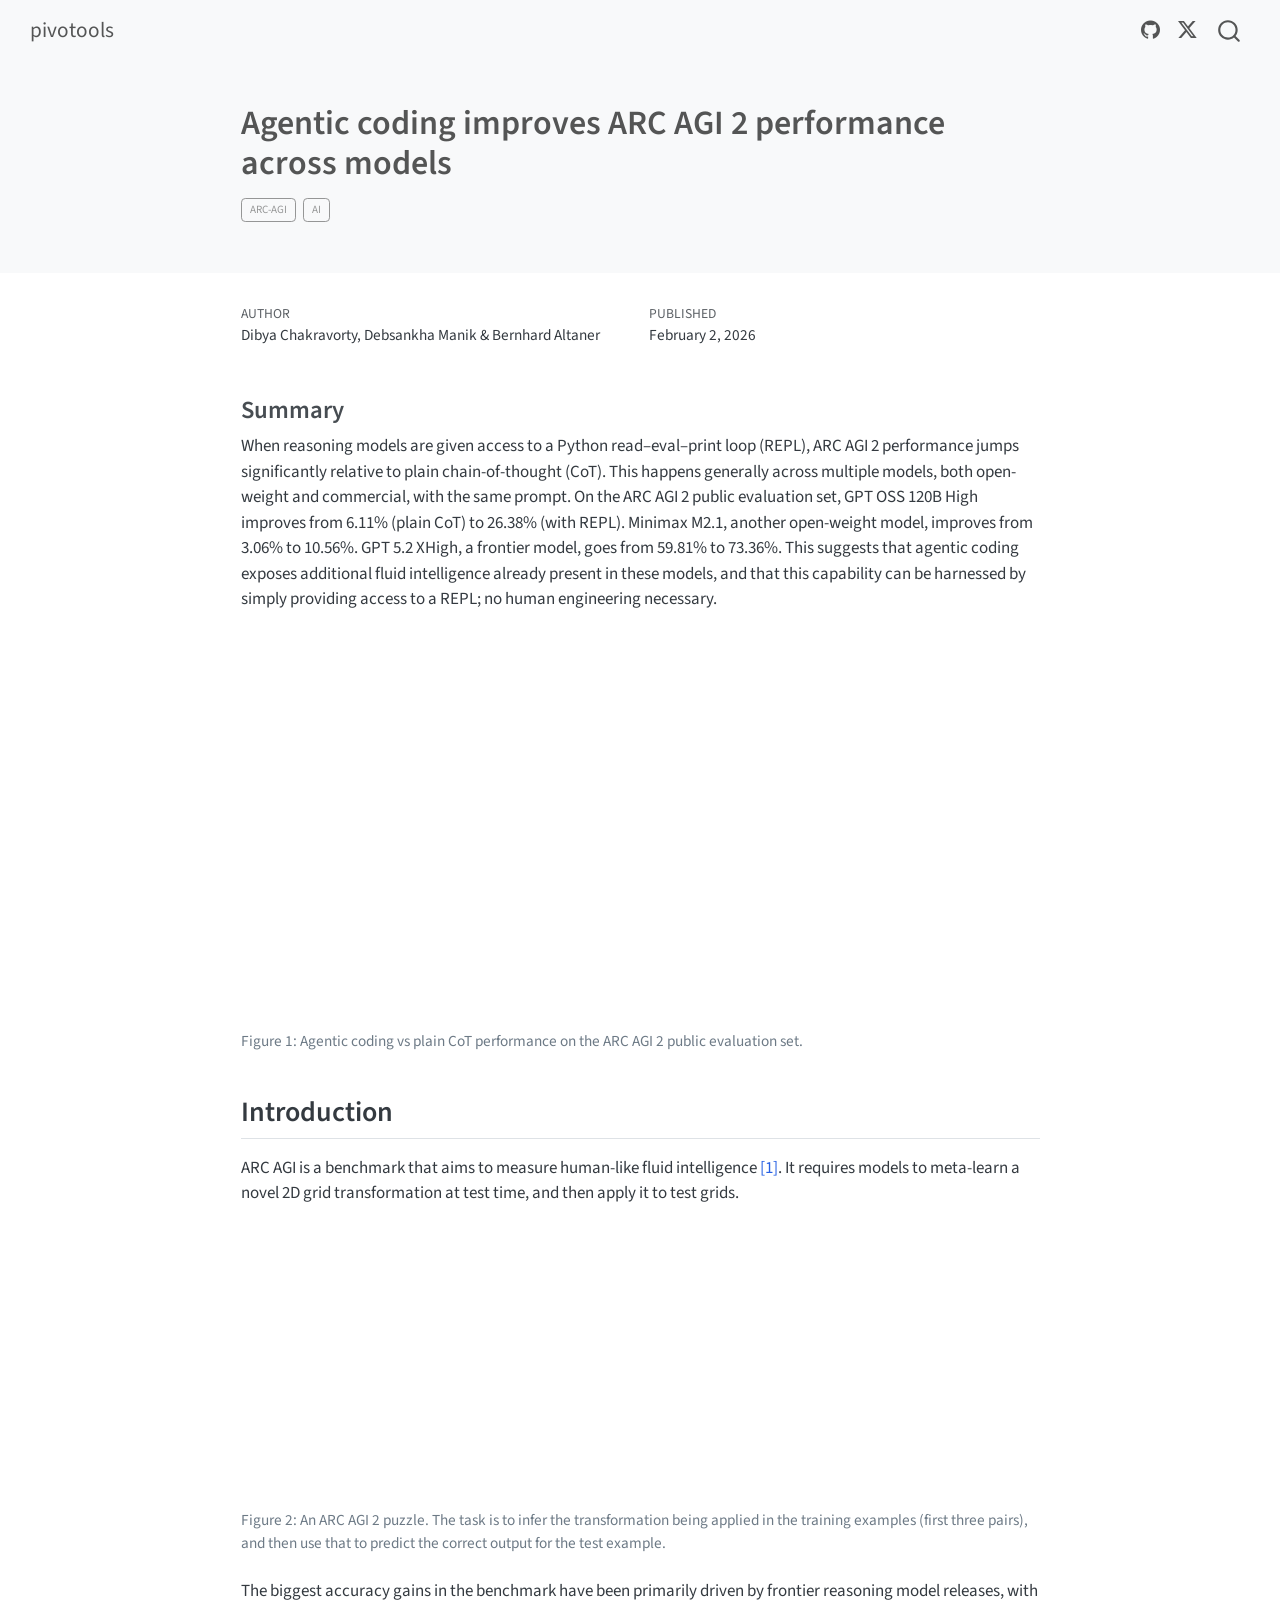
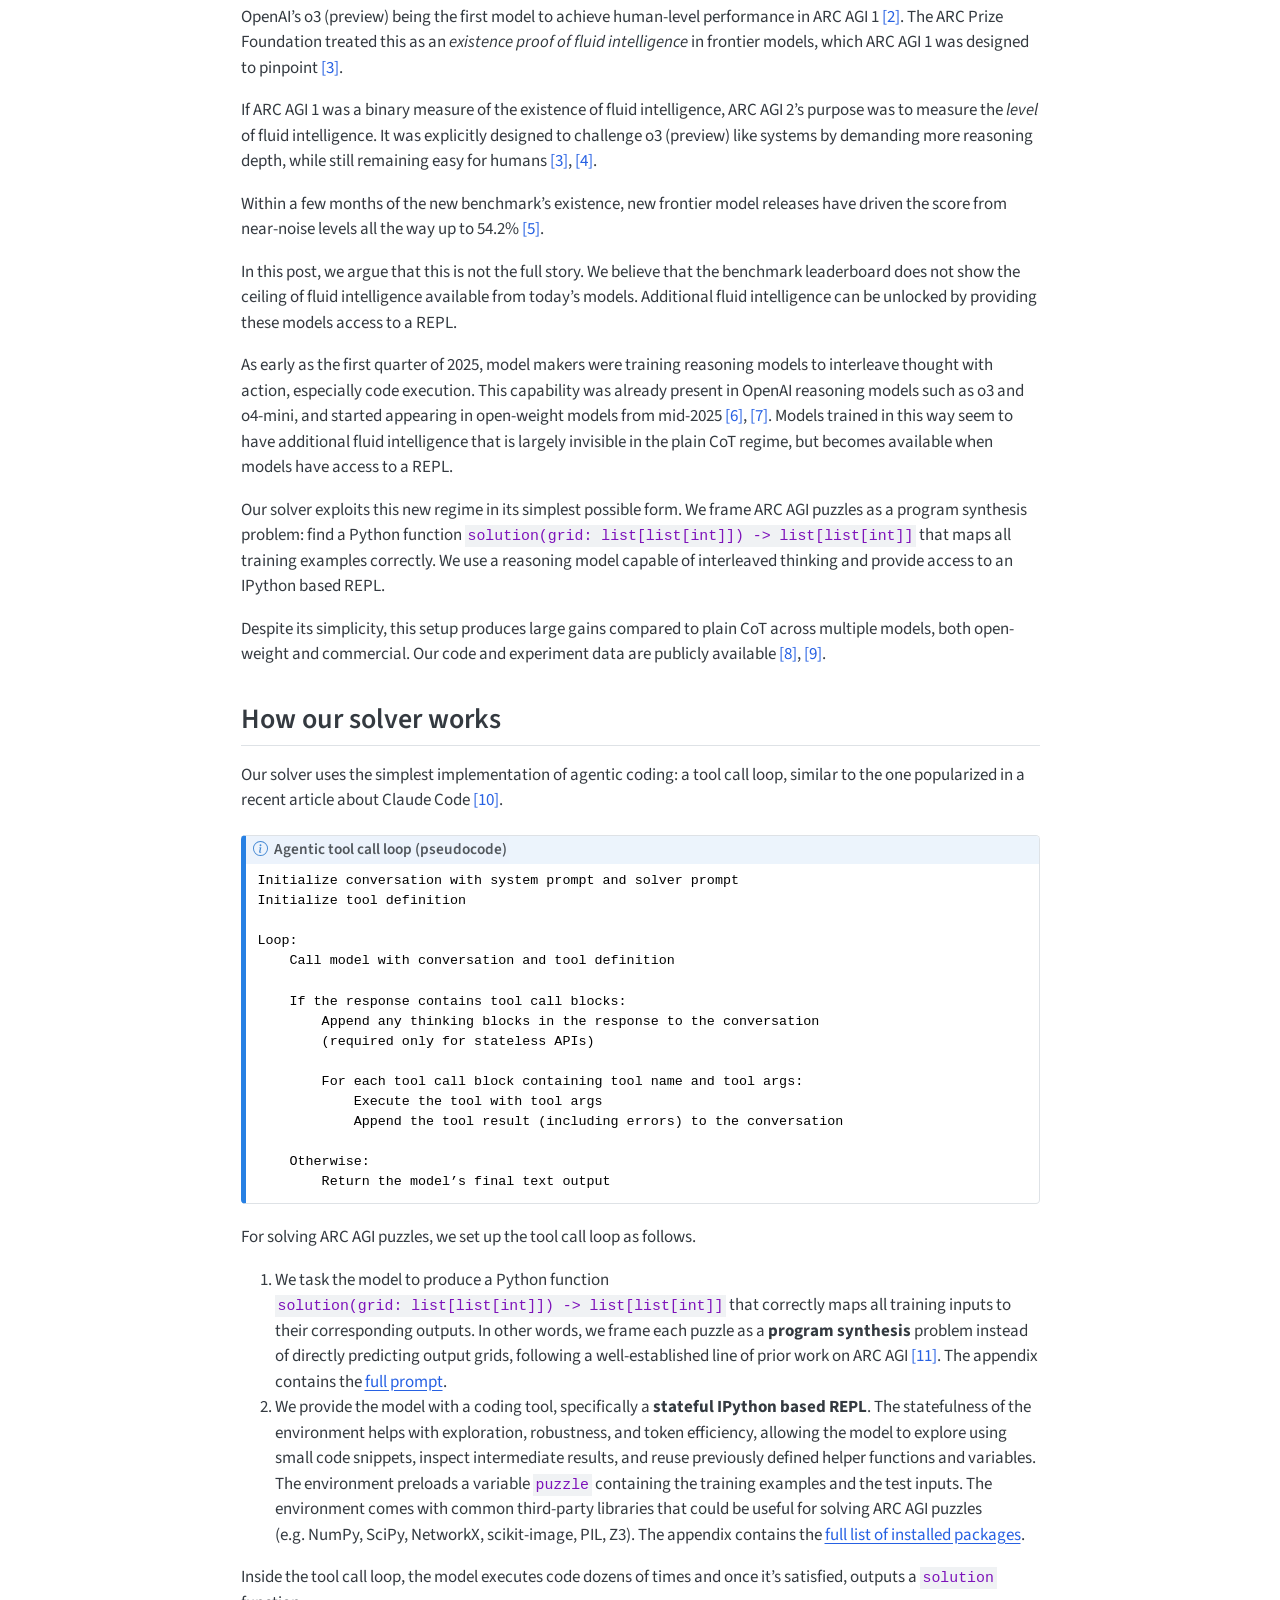
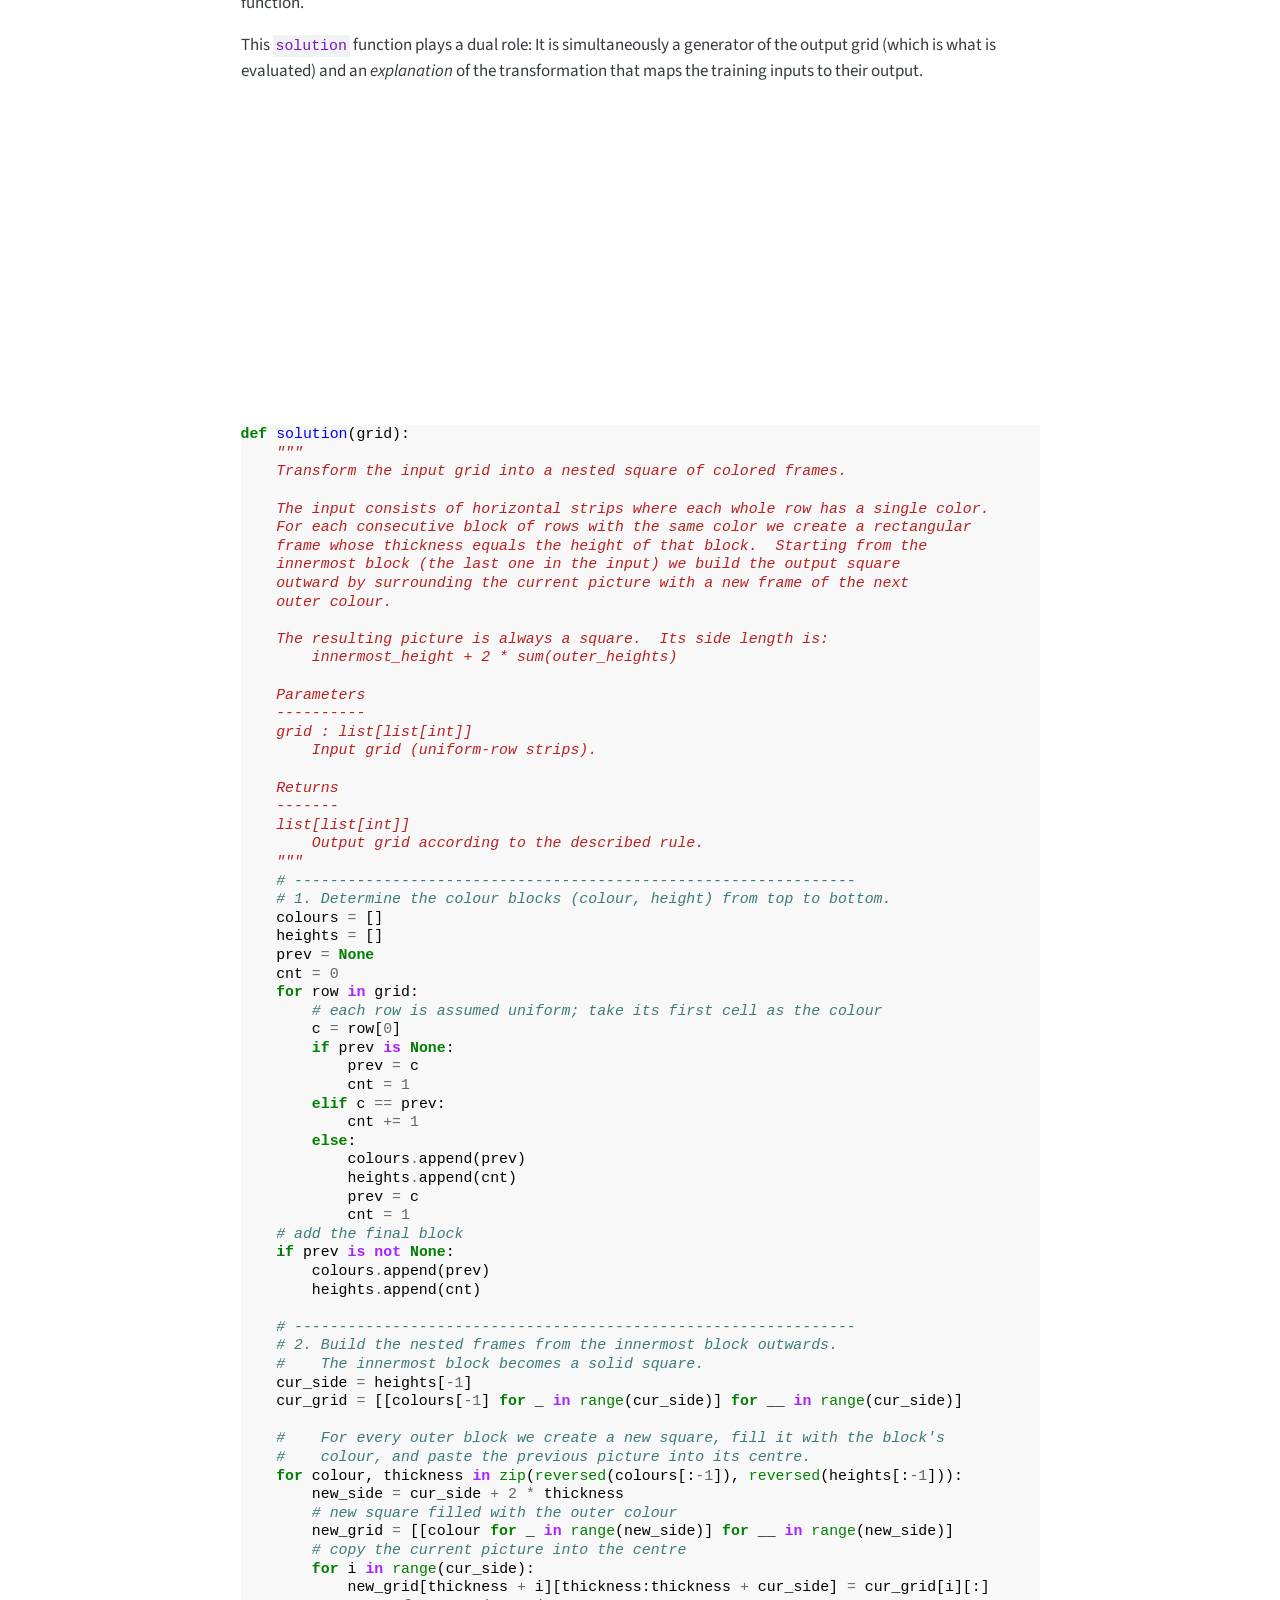
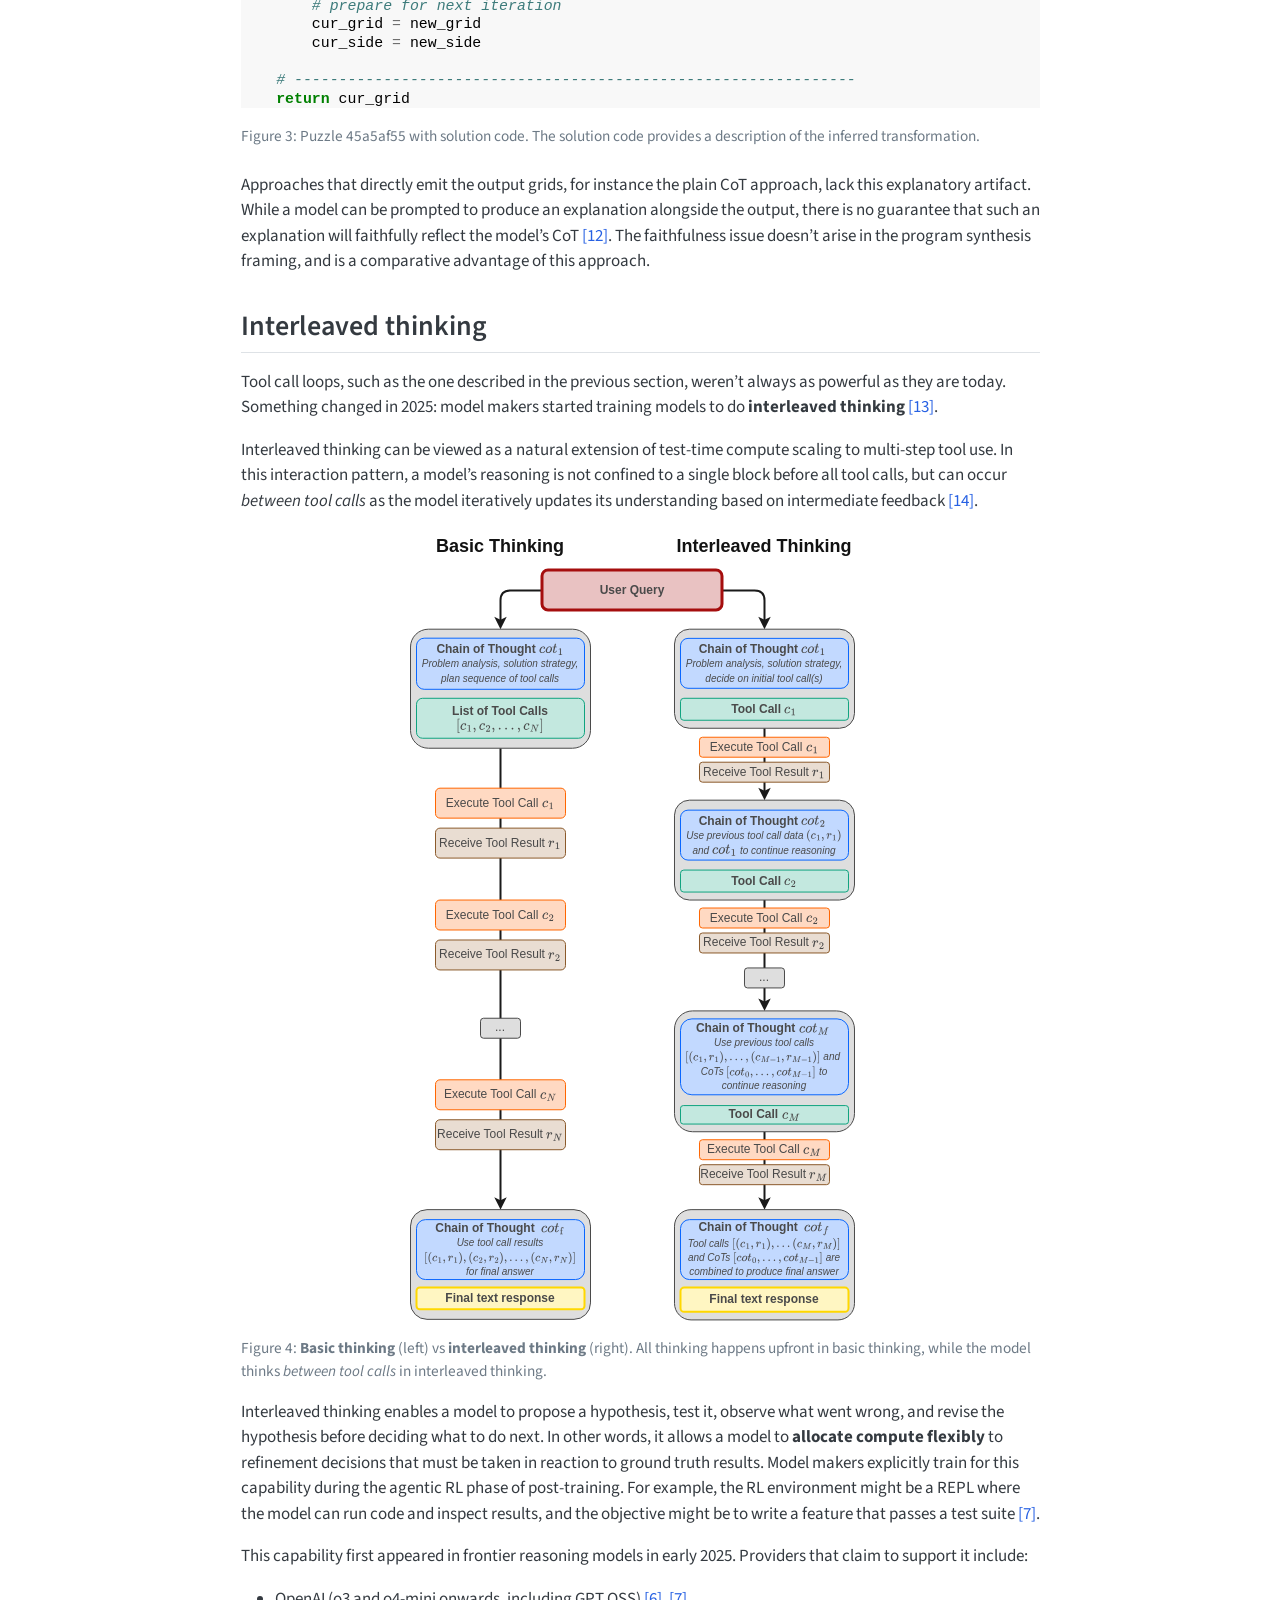
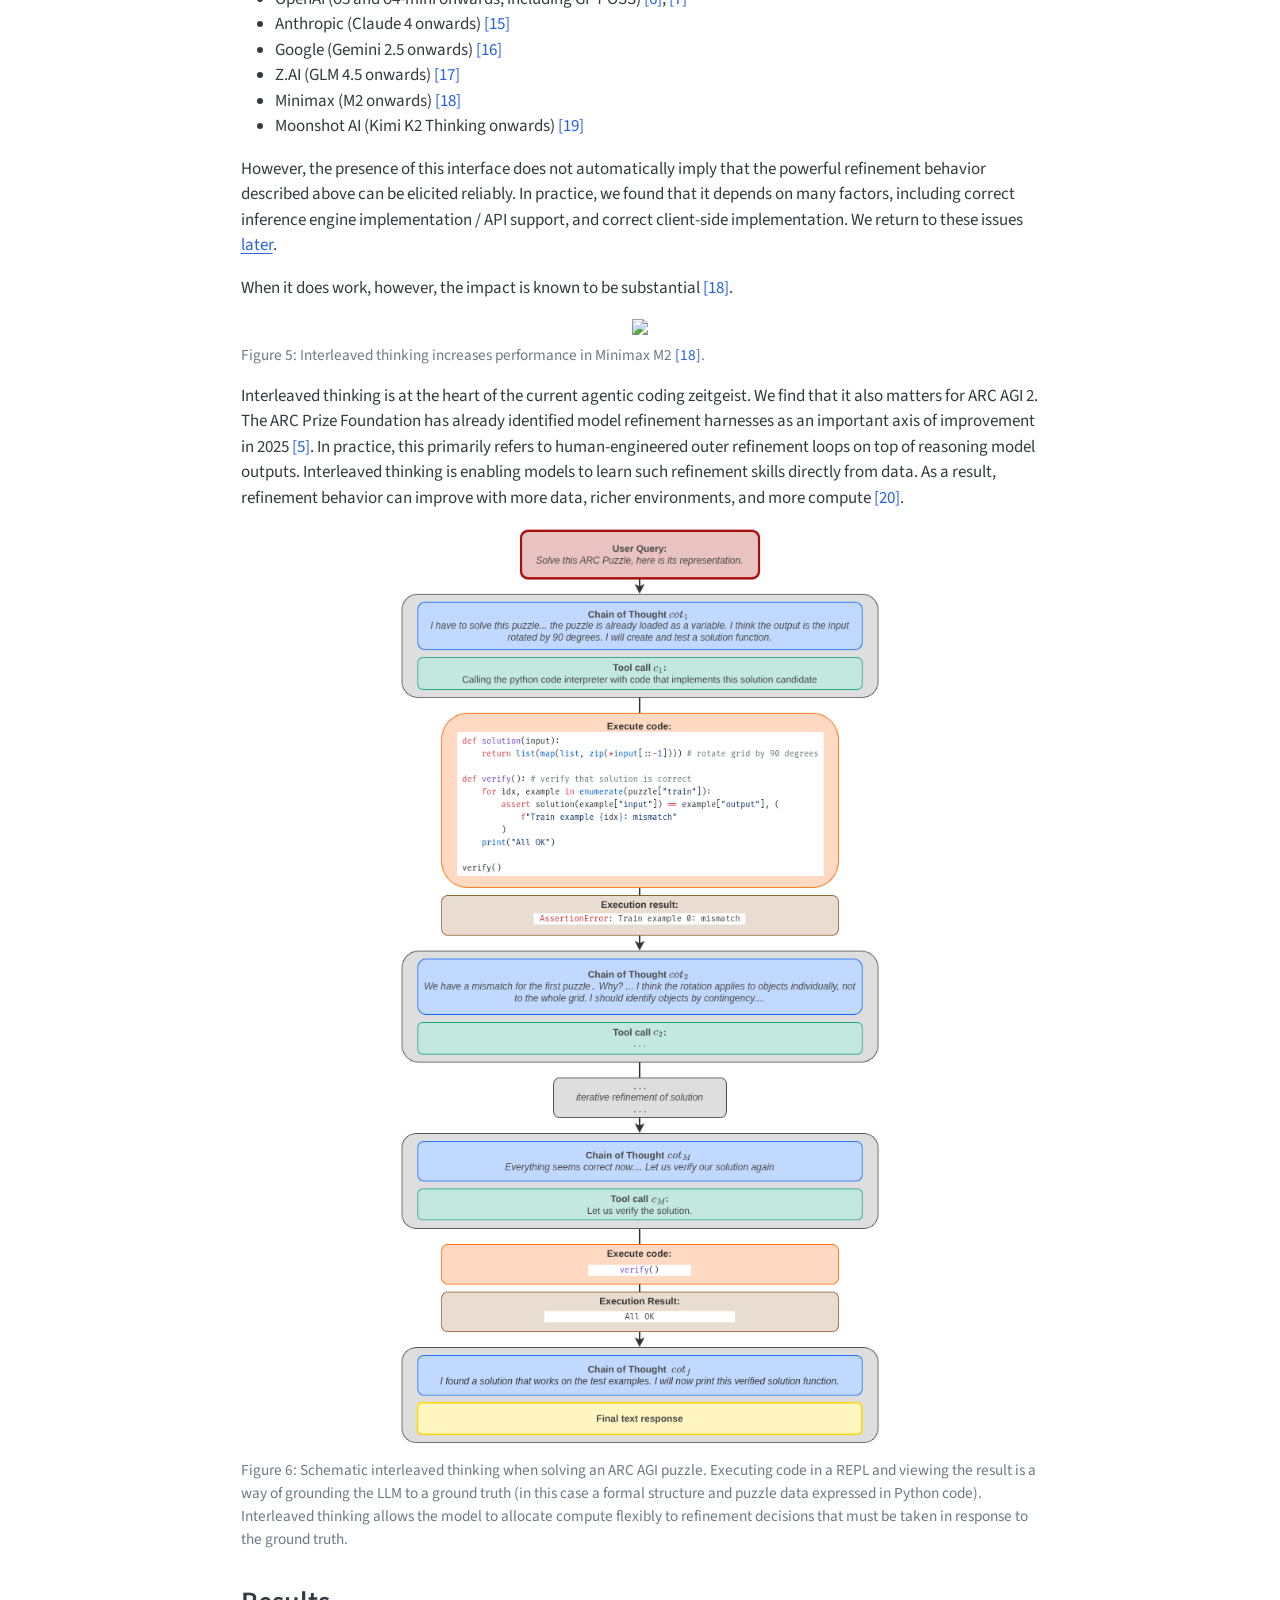
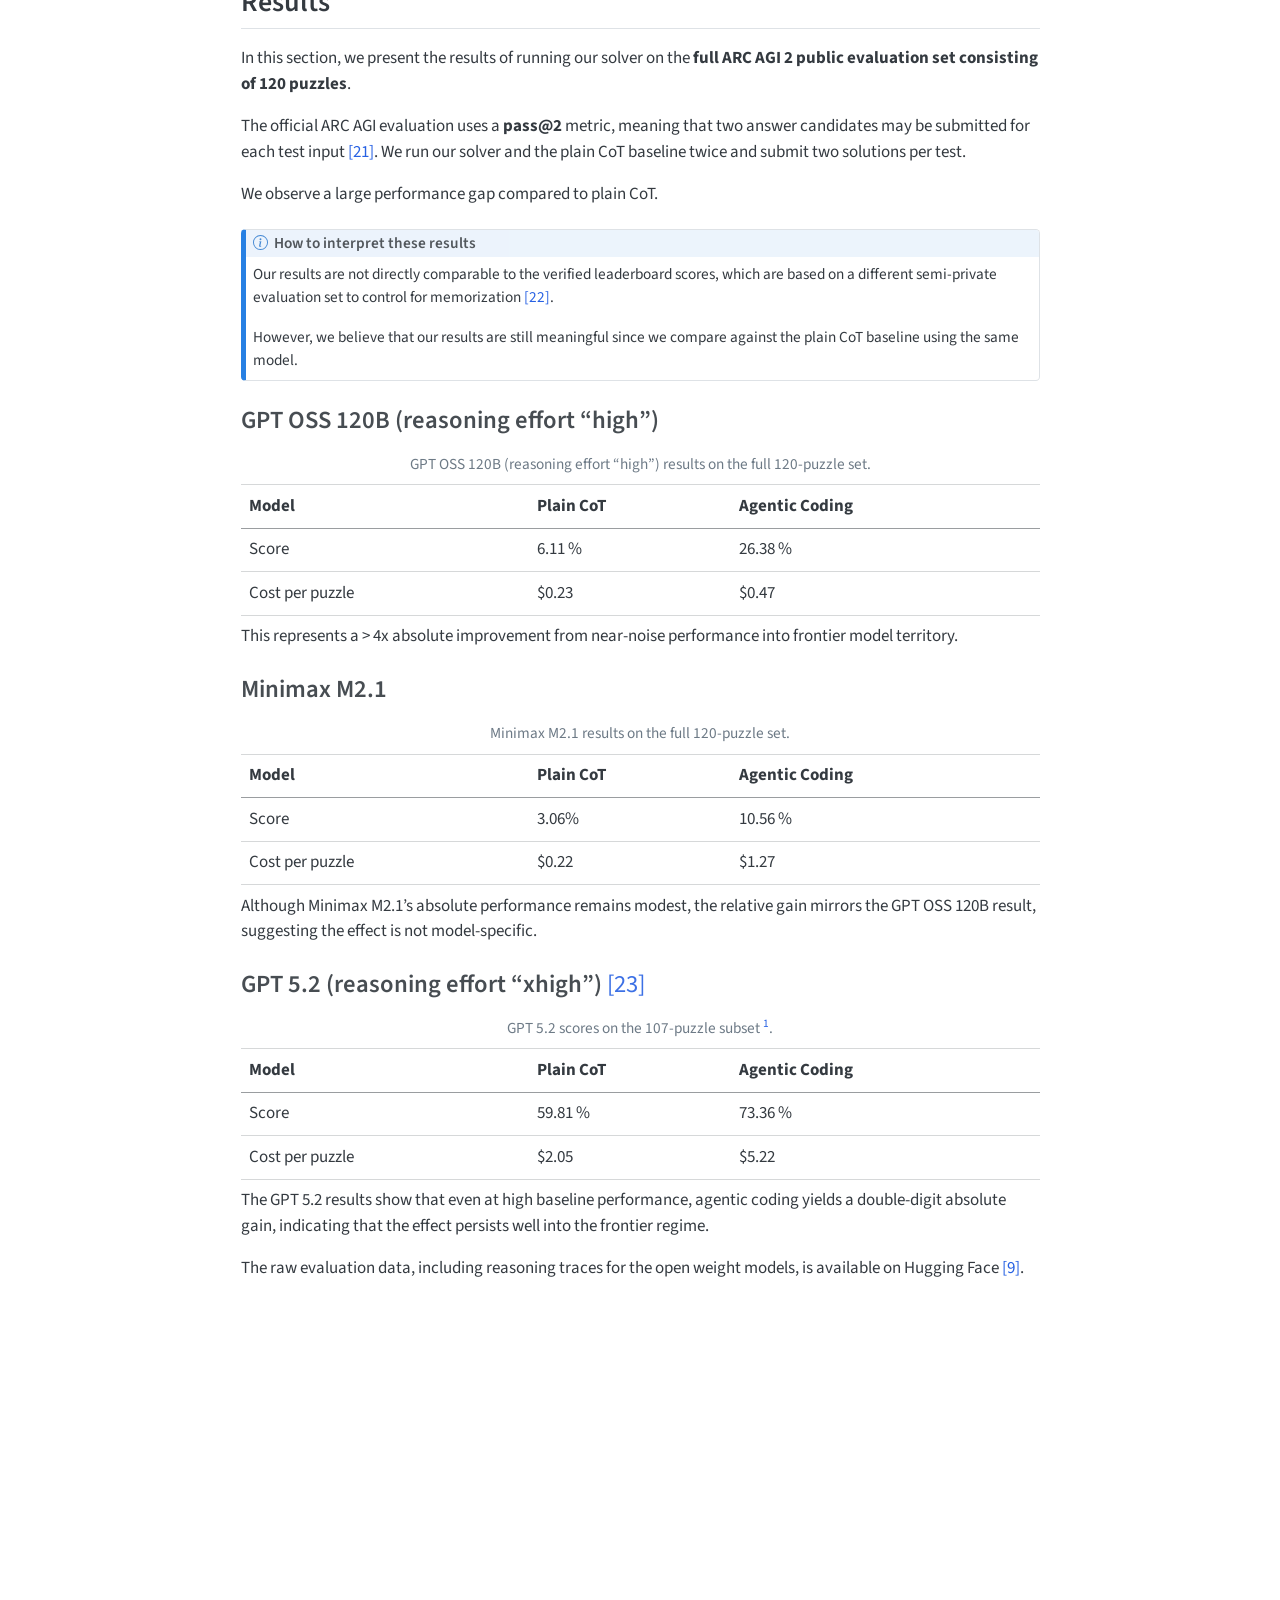
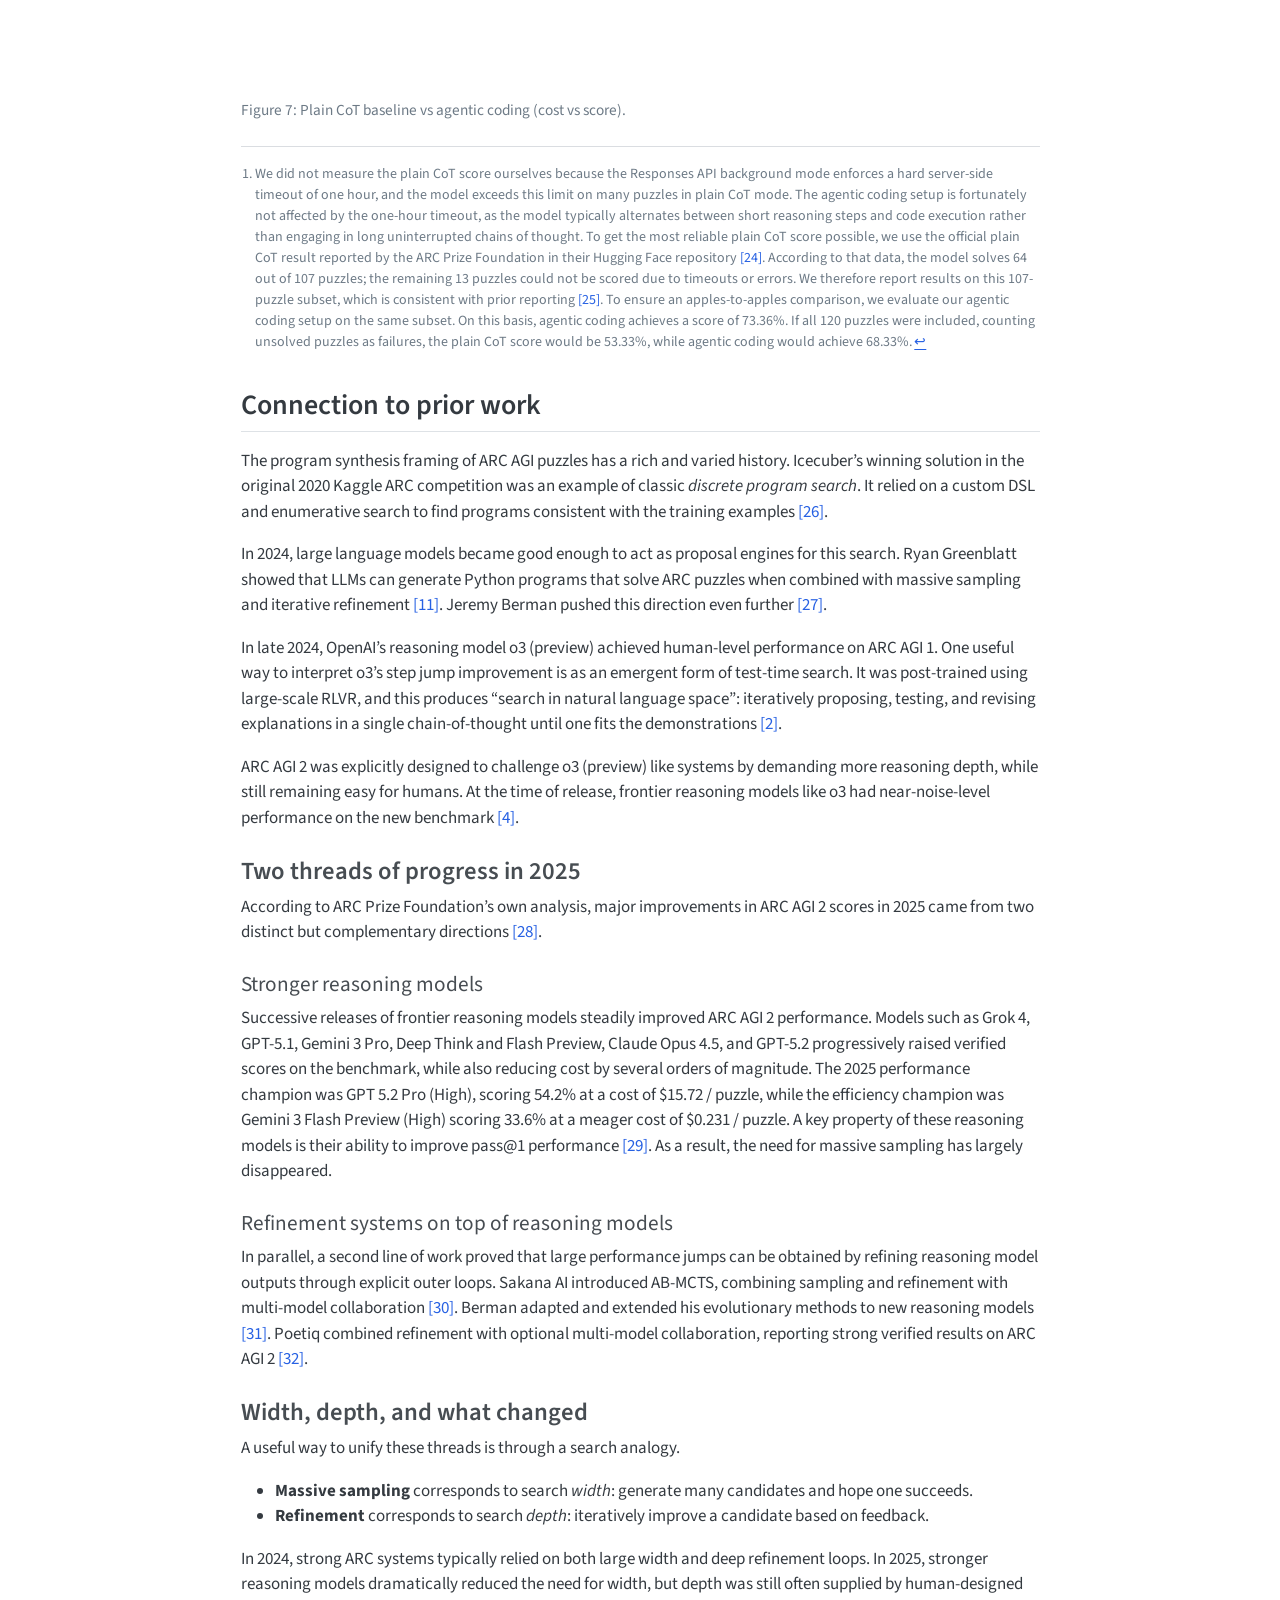
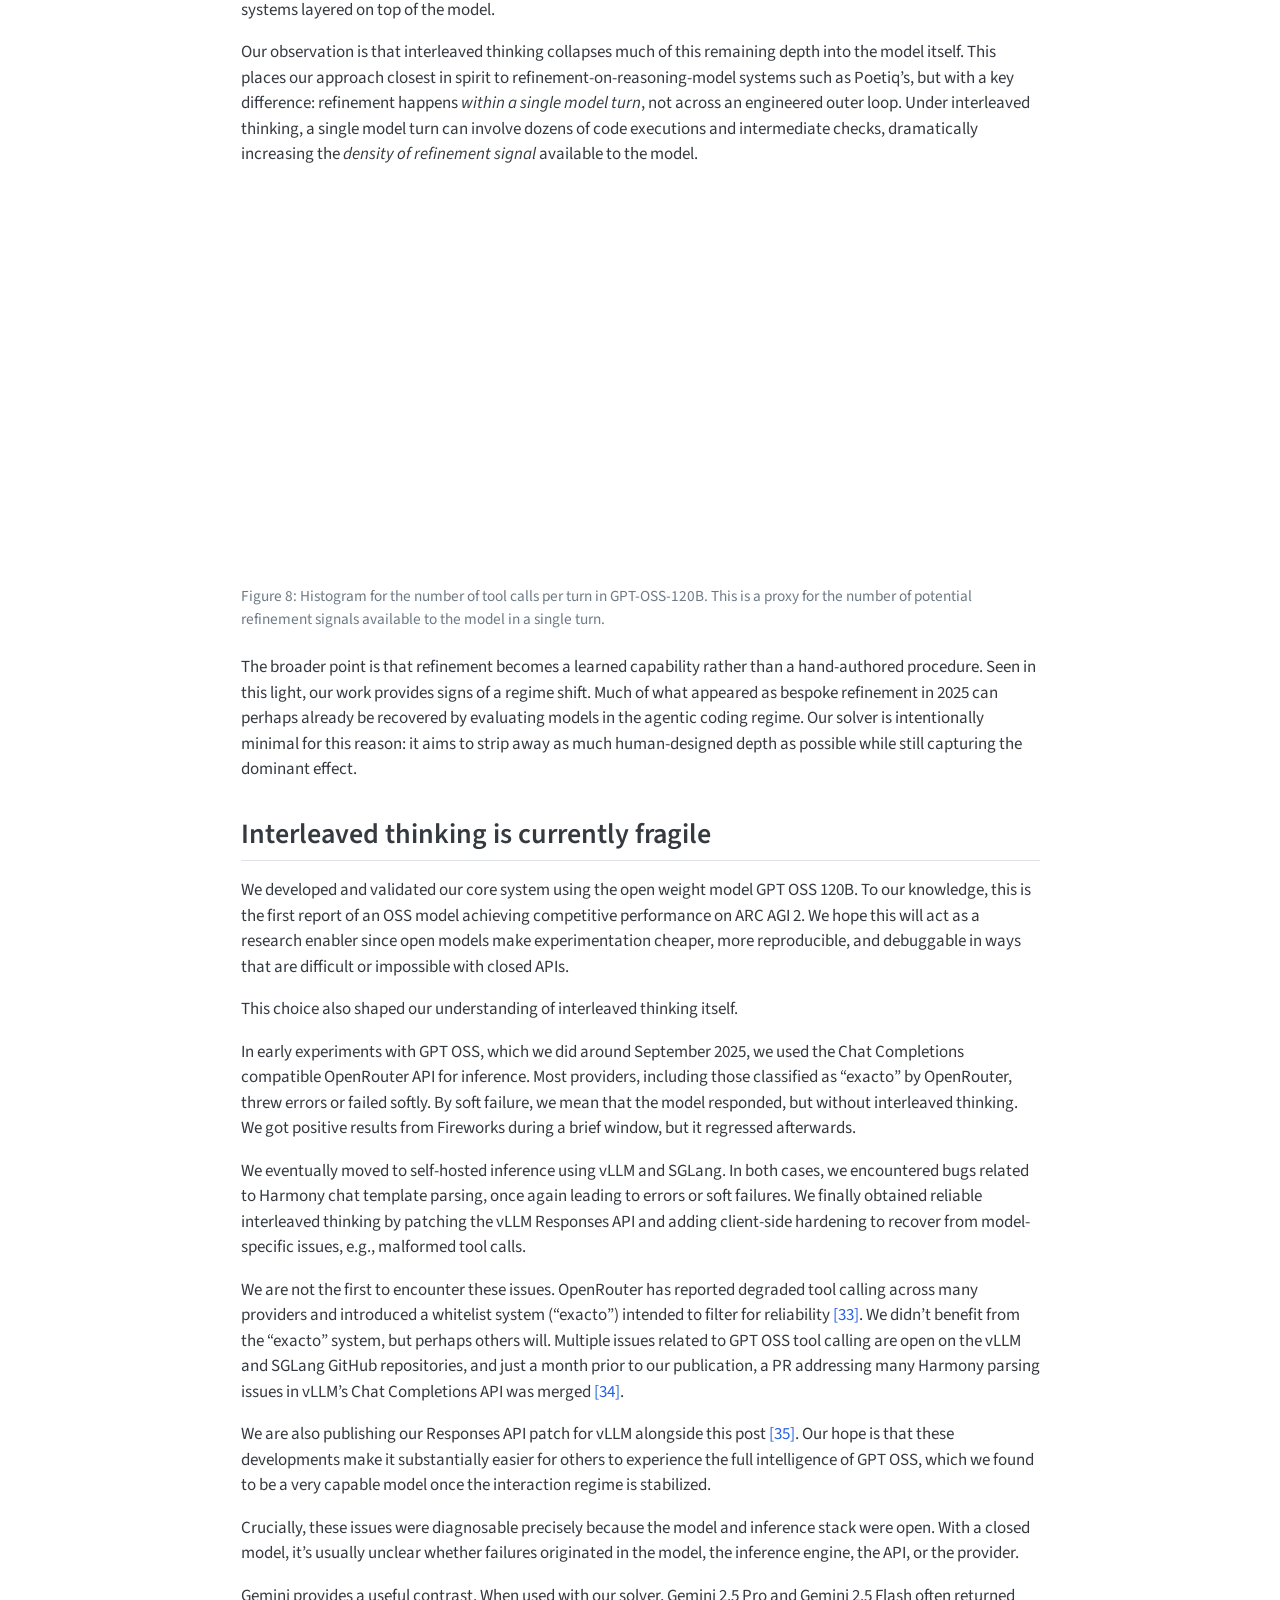
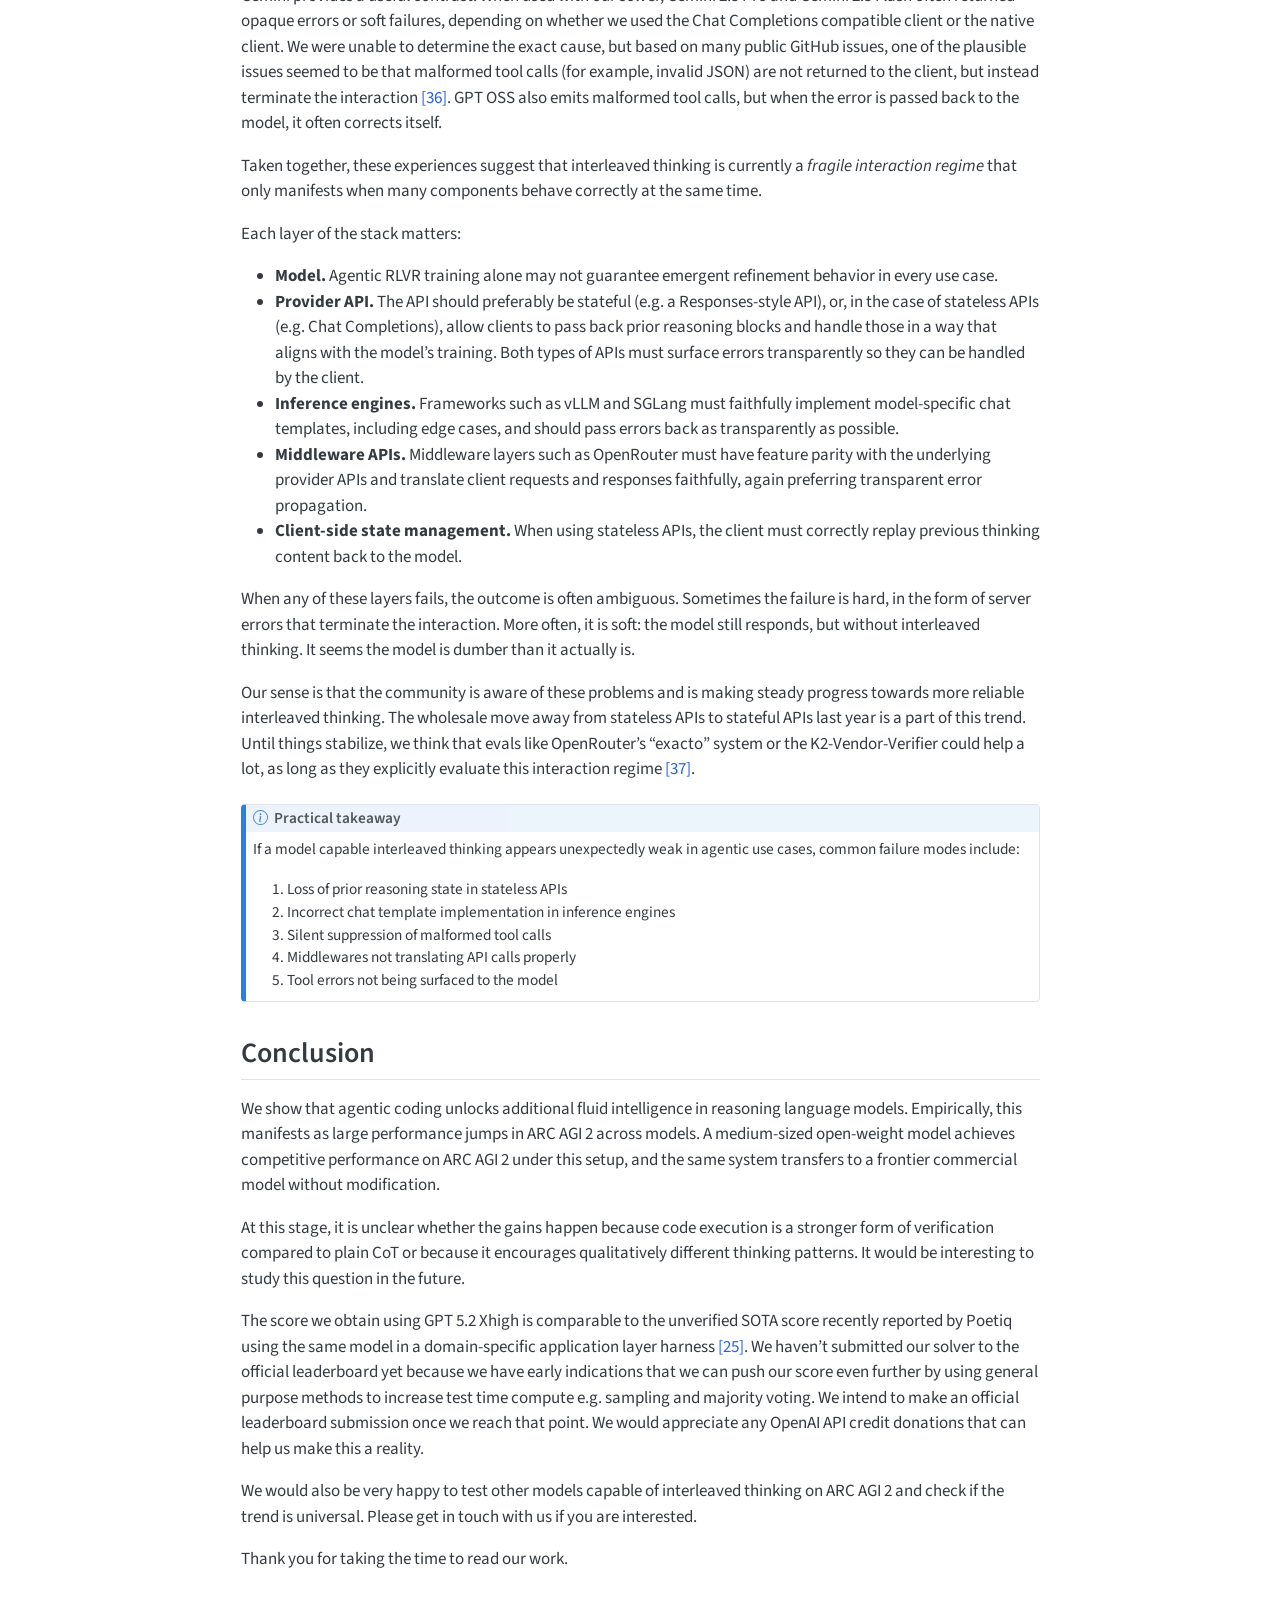
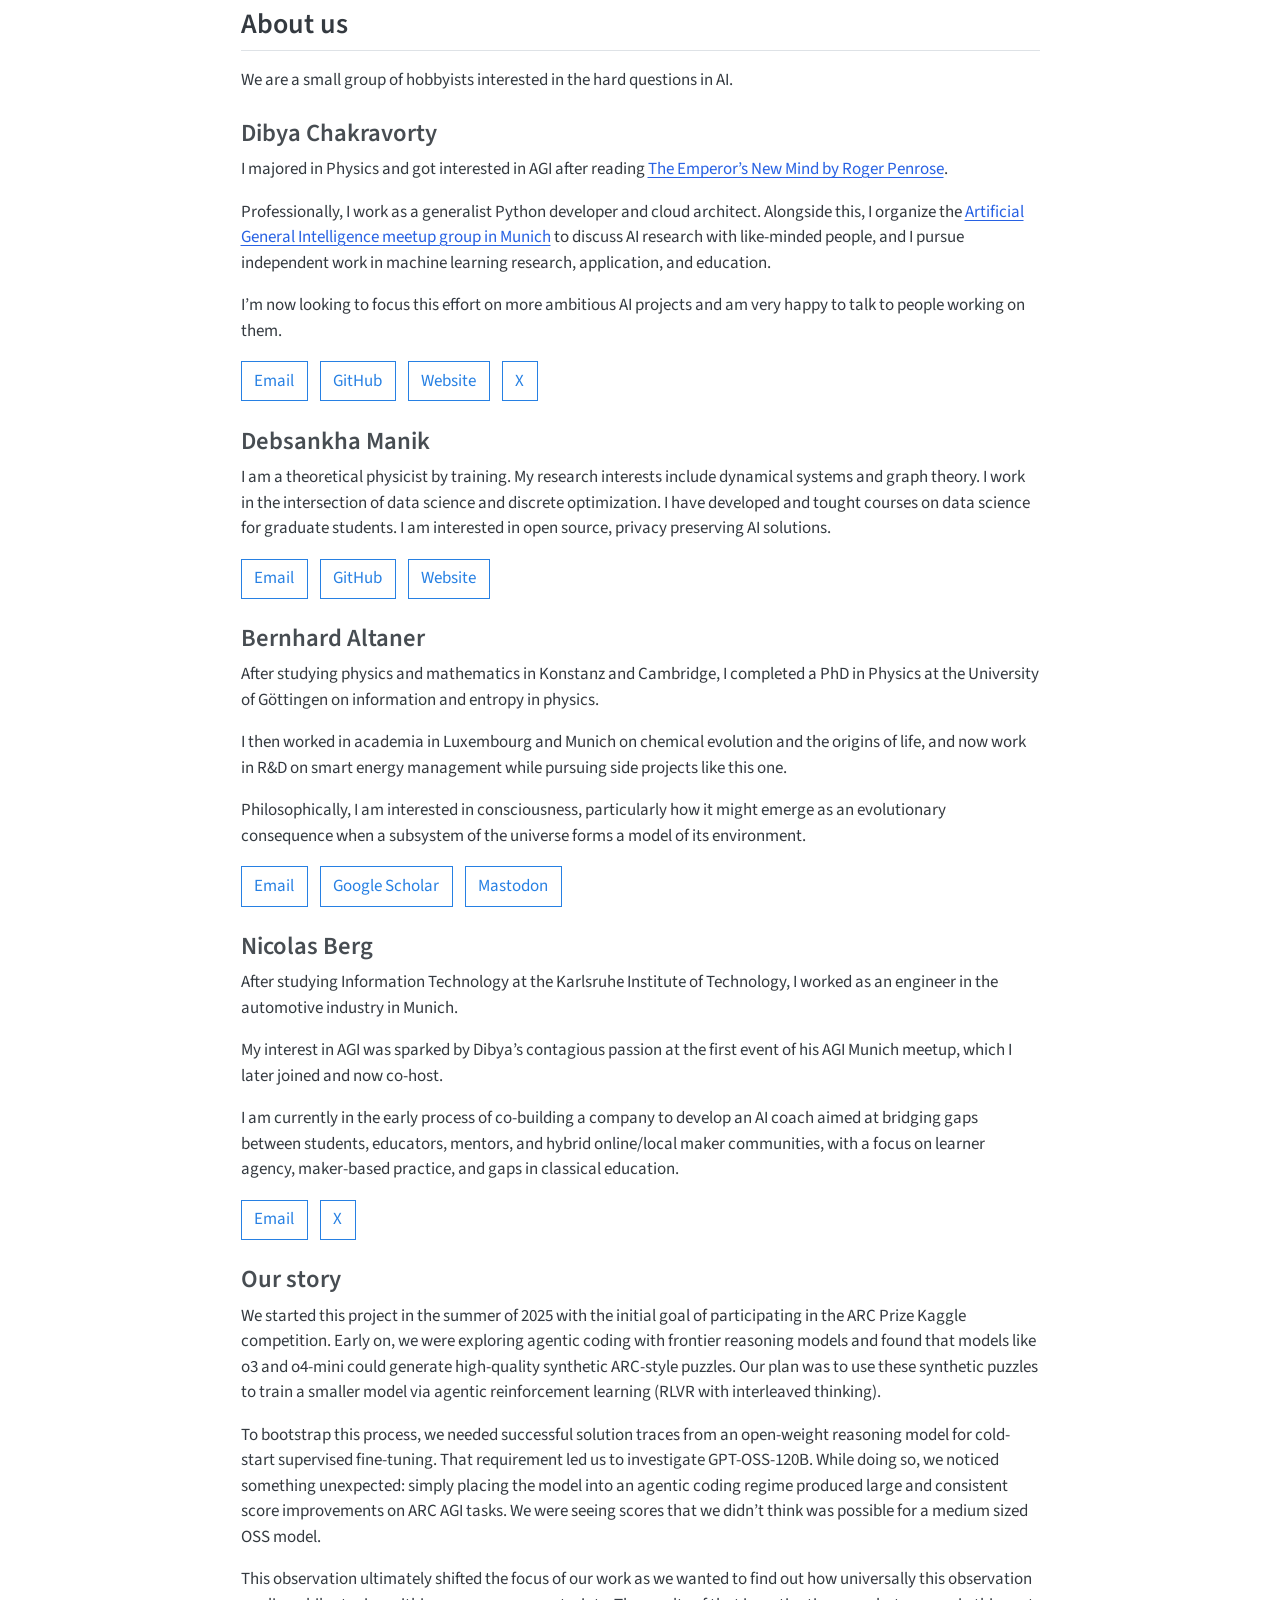
==== commit 3d38b3c7: "Built site for gh-pages" ====
--- a/posts/agentic_coding_arc_agi/index.html
+++ b/posts/agentic_coding_arc_agi/index.html
@@ -177,12 +177,12 @@
           <div class="collapse navbar-collapse" id="navbarCollapse">
             <ul class="navbar-nav navbar-nav-scroll ms-auto">
   <li class="nav-item compact">
-    <a class="nav-link" href="https://github.com/"> <i class="bi bi-github" role="img">
+    <a class="nav-link" href="https://github.com/gutfeeling/arc-agi-2-submission"> <i class="bi bi-github" role="img">
 </i> 
 <span class="menu-text"></span></a>
   </li>  
   <li class="nav-item compact">
-    <a class="nav-link" href="https://twitter.com"> <i class="bi bi-twitter" role="img">
+    <a class="nav-link" href="https://x.com/dibyasays"> <i class="bi bi-twitter-x" role="img">
 </i> 
 <span class="menu-text"></span></a>
   </li>  
@@ -245,9 +245,9 @@
 <figure class="quarto-float quarto-float-fig figure">
 <div aria-describedby="fig-baseline-interleaved-bars-caption-0ceaefa1-69ba-4598-a22c-09a6ac19f8ca">
 <div>            <script src="https://cdnjs.cloudflare.com/ajax/libs/mathjax/2.7.5/MathJax.js?config=TeX-AMS-MML_SVG"></script><script type="text/javascript">if (window.MathJax && window.MathJax.Hub && window.MathJax.Hub.Config) {window.MathJax.Hub.Config({SVG: {font: "STIX-Web"}});}</script>                <script type="text/javascript">window.PlotlyConfig = {MathJaxConfig: 'local'};</script>
-        <script charset="utf-8" src="https://cdn.plot.ly/plotly-3.3.1.min.js" integrity="sha256-4rD3fugVb/nVJYUv5Ky3v+fYXoouHaBSP20WIJuEiWg=" crossorigin="anonymous"></script>                <div id="9eeda8bc-b269-4777-8b43-fd00e2eec980" class="plotly-graph-div" style="height:400px; width:550px;"></div>            <script type="text/javascript">                window.PLOTLYENV=window.PLOTLYENV || {};                                if (document.getElementById("9eeda8bc-b269-4777-8b43-fd00e2eec980")) {                    Plotly.newPlot(                        "9eeda8bc-b269-4777-8b43-fd00e2eec980",                        [{"customdata":["GPT OSS 120B (High)","Minimax M2.1","GPT 5.2 (X-High)"],"hovertemplate":"%{customdata}\u003cbr\u003ePlain CoT: %{y:.2f}%\u003cextra\u003e\u003c\u002fextra\u003e","marker":{"color":"#808080"},"name":"Plain CoT","x":[-0.15,0.85,1.85],"y":[6.11,3.06,59.809999999999995],"type":"bar"},{"customdata":["GPT OSS 120B (High)","Minimax M2.1","GPT 5.2 (X-High)"],"hovertemplate":"%{customdata}\u003cbr\u003eAgentic Coding: %{y:.2f}%\u003cextra\u003e\u003c\u002fextra\u003e","marker":{"color":"#D2691E"},"name":"Agentic Coding","x":[0.15,1.15,2.15],"y":[26.39,10.56,73.36],"type":"bar"}],                        {"template":{"data":{"histogram2dcontour":[{"type":"histogram2dcontour","colorbar":{"outlinewidth":0,"ticks":""},"colorscale":[[0.0,"#0d0887"],[0.1111111111111111,"#46039f"],[0.2222222222222222,"#7201a8"],[0.3333333333333333,"#9c179e"],[0.4444444444444444,"#bd3786"],[0.5555555555555556,"#d8576b"],[0.6666666666666666,"#ed7953"],[0.7777777777777778,"#fb9f3a"],[0.8888888888888888,"#fdca26"],[1.0,"#f0f921"]]}],"choropleth":[{"type":"choropleth","colorbar":{"outlinewidth":0,"ticks":""}}],"histogram2d":[{"type":"histogram2d","colorbar":{"outlinewidth":0,"ticks":""},"colorscale":[[0.0,"#0d0887"],[0.1111111111111111,"#46039f"],[0.2222222222222222,"#7201a8"],[0.3333333333333333,"#9c179e"],[0.4444444444444444,"#bd3786"],[0.5555555555555556,"#d8576b"],[0.6666666666666666,"#ed7953"],[0.7777777777777778,"#fb9f3a"],[0.8888888888888888,"#fdca26"],[1.0,"#f0f921"]]}],"heatmap":[{"type":"heatmap","colorbar":{"outlinewidth":0,"ticks":""},"colorscale":[[0.0,"#0d0887"],[0.1111111111111111,"#46039f"],[0.2222222222222222,"#7201a8"],[0.3333333333333333,"#9c179e"],[0.4444444444444444,"#bd3786"],[0.5555555555555556,"#d8576b"],[0.6666666666666666,"#ed7953"],[0.7777777777777778,"#fb9f3a"],[0.8888888888888888,"#fdca26"],[1.0,"#f0f921"]]}],"contourcarpet":[{"type":"contourcarpet","colorbar":{"outlinewidth":0,"ticks":""}}],"contour":[{"type":"contour","colorbar":{"outlinewidth":0,"ticks":""},"colorscale":[[0.0,"#0d0887"],[0.1111111111111111,"#46039f"],[0.2222222222222222,"#7201a8"],[0.3333333333333333,"#9c179e"],[0.4444444444444444,"#bd3786"],[0.5555555555555556,"#d8576b"],[0.6666666666666666,"#ed7953"],[0.7777777777777778,"#fb9f3a"],[0.8888888888888888,"#fdca26"],[1.0,"#f0f921"]]}],"surface":[{"type":"surface","colorbar":{"outlinewidth":0,"ticks":""},"colorscale":[[0.0,"#0d0887"],[0.1111111111111111,"#46039f"],[0.2222222222222222,"#7201a8"],[0.3333333333333333,"#9c179e"],[0.4444444444444444,"#bd3786"],[0.5555555555555556,"#d8576b"],[0.6666666666666666,"#ed7953"],[0.7777777777777778,"#fb9f3a"],[0.8888888888888888,"#fdca26"],[1.0,"#f0f921"]]}],"mesh3d":[{"type":"mesh3d","colorbar":{"outlinewidth":0,"ticks":""}}],"scatter":[{"fillpattern":{"fillmode":"overlay","size":10,"solidity":0.2},"type":"scatter"}],"parcoords":[{"type":"parcoords","line":{"colorbar":{"outlinewidth":0,"ticks":""}}}],"scatterpolargl":[{"type":"scatterpolargl","marker":{"colorbar":{"outlinewidth":0,"ticks":""}}}],"bar":[{"error_x":{"color":"#2a3f5f"},"error_y":{"color":"#2a3f5f"},"marker":{"line":{"color":"#E5ECF6","width":0.5},"pattern":{"fillmode":"overlay","size":10,"solidity":0.2}},"type":"bar"}],"scattergeo":[{"type":"scattergeo","marker":{"colorbar":{"outlinewidth":0,"ticks":""}}}],"scatterpolar":[{"type":"scatterpolar","marker":{"colorbar":{"outlinewidth":0,"ticks":""}}}],"histogram":[{"marker":{"pattern":{"fillmode":"overlay","size":10,"solidity":0.2}},"type":"histogram"}],"scattergl":[{"type":"scattergl","marker":{"colorbar":{"outlinewidth":0,"ticks":""}}}],"scatter3d":[{"type":"scatter3d","line":{"colorbar":{"outlinewidth":0,"ticks":""}},"marker":{"colorbar":{"outlinewidth":0,"ticks":""}}}],"scattermap":[{"type":"scattermap","marker":{"colorbar":{"outlinewidth":0,"ticks":""}}}],"scattermapbox":[{"type":"scattermapbox","marker":{"colorbar":{"outlinewidth":0,"ticks":""}}}],"scatterternary":[{"type":"scatterternary","marker":{"colorbar":{"outlinewidth":0,"ticks":""}}}],"scattercarpet":[{"type":"scattercarpet","marker":{"colorbar":{"outlinewidth":0,"ticks":""}}}],"carpet":[{"aaxis":{"endlinecolor":"#2a3f5f","gridcolor":"white","linecolor":"white","minorgridcolor":"white","startlinecolor":"#2a3f5f"},"baxis":{"endlinecolor":"#2a3f5f","gridcolor":"white","linecolor":"white","minorgridcolor":"white","startlinecolor":"#2a3f5f"},"type":"carpet"}],"table":[{"cells":{"fill":{"color":"#EBF0F8"},"line":{"color":"white"}},"header":{"fill":{"color":"#C8D4E3"},"line":{"color":"white"}},"type":"table"}],"barpolar":[{"marker":{"line":{"color":"#E5ECF6","width":0.5},"pattern":{"fillmode":"overlay","size":10,"solidity":0.2}},"type":"barpolar"}],"pie":[{"automargin":true,"type":"pie"}]},"layout":{"autotypenumbers":"strict","colorway":["#636efa","#EF553B","#00cc96","#ab63fa","#FFA15A","#19d3f3","#FF6692","#B6E880","#FF97FF","#FECB52"],"font":{"color":"#2a3f5f"},"hovermode":"closest","hoverlabel":{"align":"left"},"paper_bgcolor":"white","plot_bgcolor":"#E5ECF6","polar":{"bgcolor":"#E5ECF6","angularaxis":{"gridcolor":"white","linecolor":"white","ticks":""},"radialaxis":{"gridcolor":"white","linecolor":"white","ticks":""}},"ternary":{"bgcolor":"#E5ECF6","aaxis":{"gridcolor":"white","linecolor":"white","ticks":""},"baxis":{"gridcolor":"white","linecolor":"white","ticks":""},"caxis":{"gridcolor":"white","linecolor":"white","ticks":""}},"coloraxis":{"colorbar":{"outlinewidth":0,"ticks":""}},"colorscale":{"sequential":[[0.0,"#0d0887"],[0.1111111111111111,"#46039f"],[0.2222222222222222,"#7201a8"],[0.3333333333333333,"#9c179e"],[0.4444444444444444,"#bd3786"],[0.5555555555555556,"#d8576b"],[0.6666666666666666,"#ed7953"],[0.7777777777777778,"#fb9f3a"],[0.8888888888888888,"#fdca26"],[1.0,"#f0f921"]],"sequentialminus":[[0.0,"#0d0887"],[0.1111111111111111,"#46039f"],[0.2222222222222222,"#7201a8"],[0.3333333333333333,"#9c179e"],[0.4444444444444444,"#bd3786"],[0.5555555555555556,"#d8576b"],[0.6666666666666666,"#ed7953"],[0.7777777777777778,"#fb9f3a"],[0.8888888888888888,"#fdca26"],[1.0,"#f0f921"]],"diverging":[[0,"#8e0152"],[0.1,"#c51b7d"],[0.2,"#de77ae"],[0.3,"#f1b6da"],[0.4,"#fde0ef"],[0.5,"#f7f7f7"],[0.6,"#e6f5d0"],[0.7,"#b8e186"],[0.8,"#7fbc41"],[0.9,"#4d9221"],[1,"#276419"]]},"xaxis":{"gridcolor":"white","linecolor":"white","ticks":"","title":{"standoff":15},"zerolinecolor":"white","automargin":true,"zerolinewidth":2},"yaxis":{"gridcolor":"white","linecolor":"white","ticks":"","title":{"standoff":15},"zerolinecolor":"white","automargin":true,"zerolinewidth":2},"scene":{"xaxis":{"backgroundcolor":"#E5ECF6","gridcolor":"white","linecolor":"white","showbackground":true,"ticks":"","zerolinecolor":"white","gridwidth":2},"yaxis":{"backgroundcolor":"#E5ECF6","gridcolor":"white","linecolor":"white","showbackground":true,"ticks":"","zerolinecolor":"white","gridwidth":2},"zaxis":{"backgroundcolor":"#E5ECF6","gridcolor":"white","linecolor":"white","showbackground":true,"ticks":"","zerolinecolor":"white","gridwidth":2}},"shapedefaults":{"line":{"color":"#2a3f5f"}},"annotationdefaults":{"arrowcolor":"#2a3f5f","arrowhead":0,"arrowwidth":1},"geo":{"bgcolor":"white","landcolor":"#E5ECF6","subunitcolor":"white","showland":true,"showlakes":true,"lakecolor":"white"},"title":{"x":0.05},"mapbox":{"style":"light"},"margin":{"b":0,"l":0,"r":0,"t":30}}},"xaxis":{"tickmode":"array","tickvals":[0,1,2],"ticktext":["GPT OSS 120B (High)","Minimax M2.1","GPT 5.2 (X-High)"],"title":{"text":"Model"},"showgrid":false,"gridcolor":"rgba(0,0,0,0.1)"},"yaxis":{"title":{"text":"Score [%]"},"type":"linear","showgrid":true,"gridcolor":"rgba(0,0,0,0.1)","range":[-2,82]},"margin":{"l":50,"r":50,"t":40,"b":60},"showlegend":true,"height":400,"width":550,"plot_bgcolor":"rgba(0,0,0,0)","paper_bgcolor":"rgba(0,0,0,0)"},                        {"staticPlot": true, "displayModeBar": false, "responsive": false}                    ).then(function(){
+        <script charset="utf-8" src="https://cdn.plot.ly/plotly-3.3.1.min.js" integrity="sha256-4rD3fugVb/nVJYUv5Ky3v+fYXoouHaBSP20WIJuEiWg=" crossorigin="anonymous"></script>                <div id="b26b72c2-7241-4cc8-bad5-5a516fd6afe0" class="plotly-graph-div" style="height:400px; width:550px;"></div>            <script type="text/javascript">                window.PLOTLYENV=window.PLOTLYENV || {};                                if (document.getElementById("b26b72c2-7241-4cc8-bad5-5a516fd6afe0")) {                    Plotly.newPlot(                        "b26b72c2-7241-4cc8-bad5-5a516fd6afe0",                        [{"customdata":["GPT OSS 120B (High)","Minimax M2.1","GPT 5.2 (X-High)"],"hovertemplate":"%{customdata}\u003cbr\u003ePlain CoT: %{y:.2f}%\u003cextra\u003e\u003c\u002fextra\u003e","marker":{"color":"#808080"},"name":"Plain CoT","x":[-0.15,0.85,1.85],"y":[6.11,3.06,59.809999999999995],"type":"bar"},{"customdata":["GPT OSS 120B (High)","Minimax M2.1","GPT 5.2 (X-High)"],"hovertemplate":"%{customdata}\u003cbr\u003eAgentic Coding: %{y:.2f}%\u003cextra\u003e\u003c\u002fextra\u003e","marker":{"color":"#D2691E"},"name":"Agentic Coding","x":[0.15,1.15,2.15],"y":[26.39,10.56,73.36],"type":"bar"}],                        {"template":{"data":{"histogram2dcontour":[{"type":"histogram2dcontour","colorbar":{"outlinewidth":0,"ticks":""},"colorscale":[[0.0,"#0d0887"],[0.1111111111111111,"#46039f"],[0.2222222222222222,"#7201a8"],[0.3333333333333333,"#9c179e"],[0.4444444444444444,"#bd3786"],[0.5555555555555556,"#d8576b"],[0.6666666666666666,"#ed7953"],[0.7777777777777778,"#fb9f3a"],[0.8888888888888888,"#fdca26"],[1.0,"#f0f921"]]}],"choropleth":[{"type":"choropleth","colorbar":{"outlinewidth":0,"ticks":""}}],"histogram2d":[{"type":"histogram2d","colorbar":{"outlinewidth":0,"ticks":""},"colorscale":[[0.0,"#0d0887"],[0.1111111111111111,"#46039f"],[0.2222222222222222,"#7201a8"],[0.3333333333333333,"#9c179e"],[0.4444444444444444,"#bd3786"],[0.5555555555555556,"#d8576b"],[0.6666666666666666,"#ed7953"],[0.7777777777777778,"#fb9f3a"],[0.8888888888888888,"#fdca26"],[1.0,"#f0f921"]]}],"heatmap":[{"type":"heatmap","colorbar":{"outlinewidth":0,"ticks":""},"colorscale":[[0.0,"#0d0887"],[0.1111111111111111,"#46039f"],[0.2222222222222222,"#7201a8"],[0.3333333333333333,"#9c179e"],[0.4444444444444444,"#bd3786"],[0.5555555555555556,"#d8576b"],[0.6666666666666666,"#ed7953"],[0.7777777777777778,"#fb9f3a"],[0.8888888888888888,"#fdca26"],[1.0,"#f0f921"]]}],"contourcarpet":[{"type":"contourcarpet","colorbar":{"outlinewidth":0,"ticks":""}}],"contour":[{"type":"contour","colorbar":{"outlinewidth":0,"ticks":""},"colorscale":[[0.0,"#0d0887"],[0.1111111111111111,"#46039f"],[0.2222222222222222,"#7201a8"],[0.3333333333333333,"#9c179e"],[0.4444444444444444,"#bd3786"],[0.5555555555555556,"#d8576b"],[0.6666666666666666,"#ed7953"],[0.7777777777777778,"#fb9f3a"],[0.8888888888888888,"#fdca26"],[1.0,"#f0f921"]]}],"surface":[{"type":"surface","colorbar":{"outlinewidth":0,"ticks":""},"colorscale":[[0.0,"#0d0887"],[0.1111111111111111,"#46039f"],[0.2222222222222222,"#7201a8"],[0.3333333333333333,"#9c179e"],[0.4444444444444444,"#bd3786"],[0.5555555555555556,"#d8576b"],[0.6666666666666666,"#ed7953"],[0.7777777777777778,"#fb9f3a"],[0.8888888888888888,"#fdca26"],[1.0,"#f0f921"]]}],"mesh3d":[{"type":"mesh3d","colorbar":{"outlinewidth":0,"ticks":""}}],"scatter":[{"fillpattern":{"fillmode":"overlay","size":10,"solidity":0.2},"type":"scatter"}],"parcoords":[{"type":"parcoords","line":{"colorbar":{"outlinewidth":0,"ticks":""}}}],"scatterpolargl":[{"type":"scatterpolargl","marker":{"colorbar":{"outlinewidth":0,"ticks":""}}}],"bar":[{"error_x":{"color":"#2a3f5f"},"error_y":{"color":"#2a3f5f"},"marker":{"line":{"color":"#E5ECF6","width":0.5},"pattern":{"fillmode":"overlay","size":10,"solidity":0.2}},"type":"bar"}],"scattergeo":[{"type":"scattergeo","marker":{"colorbar":{"outlinewidth":0,"ticks":""}}}],"scatterpolar":[{"type":"scatterpolar","marker":{"colorbar":{"outlinewidth":0,"ticks":""}}}],"histogram":[{"marker":{"pattern":{"fillmode":"overlay","size":10,"solidity":0.2}},"type":"histogram"}],"scattergl":[{"type":"scattergl","marker":{"colorbar":{"outlinewidth":0,"ticks":""}}}],"scatter3d":[{"type":"scatter3d","line":{"colorbar":{"outlinewidth":0,"ticks":""}},"marker":{"colorbar":{"outlinewidth":0,"ticks":""}}}],"scattermap":[{"type":"scattermap","marker":{"colorbar":{"outlinewidth":0,"ticks":""}}}],"scattermapbox":[{"type":"scattermapbox","marker":{"colorbar":{"outlinewidth":0,"ticks":""}}}],"scatterternary":[{"type":"scatterternary","marker":{"colorbar":{"outlinewidth":0,"ticks":""}}}],"scattercarpet":[{"type":"scattercarpet","marker":{"colorbar":{"outlinewidth":0,"ticks":""}}}],"carpet":[{"aaxis":{"endlinecolor":"#2a3f5f","gridcolor":"white","linecolor":"white","minorgridcolor":"white","startlinecolor":"#2a3f5f"},"baxis":{"endlinecolor":"#2a3f5f","gridcolor":"white","linecolor":"white","minorgridcolor":"white","startlinecolor":"#2a3f5f"},"type":"carpet"}],"table":[{"cells":{"fill":{"color":"#EBF0F8"},"line":{"color":"white"}},"header":{"fill":{"color":"#C8D4E3"},"line":{"color":"white"}},"type":"table"}],"barpolar":[{"marker":{"line":{"color":"#E5ECF6","width":0.5},"pattern":{"fillmode":"overlay","size":10,"solidity":0.2}},"type":"barpolar"}],"pie":[{"automargin":true,"type":"pie"}]},"layout":{"autotypenumbers":"strict","colorway":["#636efa","#EF553B","#00cc96","#ab63fa","#FFA15A","#19d3f3","#FF6692","#B6E880","#FF97FF","#FECB52"],"font":{"color":"#2a3f5f"},"hovermode":"closest","hoverlabel":{"align":"left"},"paper_bgcolor":"white","plot_bgcolor":"#E5ECF6","polar":{"bgcolor":"#E5ECF6","angularaxis":{"gridcolor":"white","linecolor":"white","ticks":""},"radialaxis":{"gridcolor":"white","linecolor":"white","ticks":""}},"ternary":{"bgcolor":"#E5ECF6","aaxis":{"gridcolor":"white","linecolor":"white","ticks":""},"baxis":{"gridcolor":"white","linecolor":"white","ticks":""},"caxis":{"gridcolor":"white","linecolor":"white","ticks":""}},"coloraxis":{"colorbar":{"outlinewidth":0,"ticks":""}},"colorscale":{"sequential":[[0.0,"#0d0887"],[0.1111111111111111,"#46039f"],[0.2222222222222222,"#7201a8"],[0.3333333333333333,"#9c179e"],[0.4444444444444444,"#bd3786"],[0.5555555555555556,"#d8576b"],[0.6666666666666666,"#ed7953"],[0.7777777777777778,"#fb9f3a"],[0.8888888888888888,"#fdca26"],[1.0,"#f0f921"]],"sequentialminus":[[0.0,"#0d0887"],[0.1111111111111111,"#46039f"],[0.2222222222222222,"#7201a8"],[0.3333333333333333,"#9c179e"],[0.4444444444444444,"#bd3786"],[0.5555555555555556,"#d8576b"],[0.6666666666666666,"#ed7953"],[0.7777777777777778,"#fb9f3a"],[0.8888888888888888,"#fdca26"],[1.0,"#f0f921"]],"diverging":[[0,"#8e0152"],[0.1,"#c51b7d"],[0.2,"#de77ae"],[0.3,"#f1b6da"],[0.4,"#fde0ef"],[0.5,"#f7f7f7"],[0.6,"#e6f5d0"],[0.7,"#b8e186"],[0.8,"#7fbc41"],[0.9,"#4d9221"],[1,"#276419"]]},"xaxis":{"gridcolor":"white","linecolor":"white","ticks":"","title":{"standoff":15},"zerolinecolor":"white","automargin":true,"zerolinewidth":2},"yaxis":{"gridcolor":"white","linecolor":"white","ticks":"","title":{"standoff":15},"zerolinecolor":"white","automargin":true,"zerolinewidth":2},"scene":{"xaxis":{"backgroundcolor":"#E5ECF6","gridcolor":"white","linecolor":"white","showbackground":true,"ticks":"","zerolinecolor":"white","gridwidth":2},"yaxis":{"backgroundcolor":"#E5ECF6","gridcolor":"white","linecolor":"white","showbackground":true,"ticks":"","zerolinecolor":"white","gridwidth":2},"zaxis":{"backgroundcolor":"#E5ECF6","gridcolor":"white","linecolor":"white","showbackground":true,"ticks":"","zerolinecolor":"white","gridwidth":2}},"shapedefaults":{"line":{"color":"#2a3f5f"}},"annotationdefaults":{"arrowcolor":"#2a3f5f","arrowhead":0,"arrowwidth":1},"geo":{"bgcolor":"white","landcolor":"#E5ECF6","subunitcolor":"white","showland":true,"showlakes":true,"lakecolor":"white"},"title":{"x":0.05},"mapbox":{"style":"light"},"margin":{"b":0,"l":0,"r":0,"t":30}}},"xaxis":{"tickmode":"array","tickvals":[0,1,2],"ticktext":["GPT OSS 120B (High)","Minimax M2.1","GPT 5.2 (X-High)"],"title":{"text":"Model"},"showgrid":false,"gridcolor":"rgba(0,0,0,0.1)"},"yaxis":{"title":{"text":"Score [%]"},"type":"linear","showgrid":true,"gridcolor":"rgba(0,0,0,0.1)","range":[-2,82]},"margin":{"l":50,"r":50,"t":40,"b":60},"showlegend":true,"height":400,"width":550,"plot_bgcolor":"rgba(0,0,0,0)","paper_bgcolor":"rgba(0,0,0,0)"},                        {"staticPlot": true, "displayModeBar": false, "responsive": false}                    ).then(function(){
                             
-var gd = document.getElementById('9eeda8bc-b269-4777-8b43-fd00e2eec980');
+var gd = document.getElementById('b26b72c2-7241-4cc8-bad5-5a516fd6afe0');
 var x = new MutationObserver(function (mutations, observer) {{
         var display = window.getComputedStyle(gd).display;
         if (!display || display === 'none') {{
@@ -286,9 +286,9 @@
 <figure class="quarto-float quarto-float-fig figure">
 <div aria-describedby="fig-puzzle-example-caption-0ceaefa1-69ba-4598-a22c-09a6ac19f8ca">
 <div>            <script src="https://cdnjs.cloudflare.com/ajax/libs/mathjax/2.7.5/MathJax.js?config=TeX-AMS-MML_SVG"></script><script type="text/javascript">if (window.MathJax && window.MathJax.Hub && window.MathJax.Hub.Config) {window.MathJax.Hub.Config({SVG: {font: "STIX-Web"}});}</script>                <script type="text/javascript">window.PlotlyConfig = {MathJaxConfig: 'local'};</script>
-        <script charset="utf-8" src="https://cdn.plot.ly/plotly-3.3.1.min.js" integrity="sha256-4rD3fugVb/nVJYUv5Ky3v+fYXoouHaBSP20WIJuEiWg=" crossorigin="anonymous"></script>                <div id="564122e6-fde8-4459-a366-3d81eb60874c" class="plotly-graph-div" style="height:285px; width:555px;"></div>            <script type="text/javascript">                window.PLOTLYENV=window.PLOTLYENV || {};                                if (document.getElementById("564122e6-fde8-4459-a366-3d81eb60874c")) {                    Plotly.newPlot(                        "564122e6-fde8-4459-a366-3d81eb60874c",                        [{"colorscale":[[0.0,"#000"],[0.1,"#000"],[0.1,"#0074D9"],[0.2,"#0074D9"],[0.2,"#FF4136"],[0.3,"#FF4136"],[0.3,"#2ECC40"],[0.4,"#2ECC40"],[0.4,"#FFDC00"],[0.5,"#FFDC00"],[0.5,"#AAAAAA"],[0.6,"#AAAAAA"],[0.6,"#F012BE"],[0.7,"#F012BE"],[0.7,"#FF851B"],[0.8,"#FF851B"],[0.8,"#7FDBFF"],[0.9,"#7FDBFF"],[0.9,"#870C25"],[1.0,"#870C25"]],"hoverinfo":"skip","showscale":false,"xgap":0.33,"ygap":0.33,"z":[[7,7,7,7,7,7,7,7,7,7,7,7,7,7,7,7,7,7,7,7,7,7,7,7,7,7,7,7,7,7],[7,7,7,7,7,7,7,7,7,7,7,7,7,7,7,7,7,7,7,7,7,7,7,7,7,7,7,7,7,7],[7,7,7,7,7,7,7,7,7,7,7,7,7,7,7,7,7,7,7,7,7,7,7,7,7,7,7,7,7,7],[7,7,7,7,7,7,7,7,7,7,7,7,7,7,7,7,7,7,7,7,7,7,7,7,7,7,7,7,7,7],[7,7,7,7,7,7,7,7,7,7,7,7,7,7,7,7,7,7,7,7,7,7,7,7,7,7,7,7,7,7],[7,7,7,7,7,7,7,7,7,7,7,7,7,7,7,7,7,7,7,7,7,7,7,7,7,7,7,7,7,7],[7,7,7,7,7,7,7,7,7,7,7,7,7,7,7,7,7,7,7,7,7,7,7,7,7,7,7,7,7,7],[7,7,7,7,7,7,7,7,7,7,7,7,7,7,7,7,7,7,7,7,7,7,7,7,7,7,7,7,7,7],[7,7,7,7,7,7,7,7,7,7,7,7,7,7,7,7,7,7,7,7,7,7,7,7,7,7,7,7,7,7],[7,7,7,7,7,7,7,7,7,7,7,7,7,7,7,7,7,7,7,7,7,7,7,7,7,7,7,7,7,7],[7,7,7,7,7,7,7,7,7,7,7,7,7,7,7,7,7,7,7,7,7,7,7,7,7,7,7,7,7,7],[7,7,7,7,7,7,7,7,7,7,7,7,7,7,7,7,7,7,7,7,7,7,7,7,7,7,7,7,7,7],[7,7,7,7,7,7,7,7,7,7,7,7,7,7,7,7,7,7,7,7,7,7,7,7,7,7,7,7,7,7],[7,7,7,7,7,7,7,7,7,7,7,7,7,7,7,7,7,7,7,7,7,7,7,7,7,7,7,7,7,7],[7,7,7,7,7,7,7,7,7,7,7,7,7,7,7,7,7,7,7,7,7,7,7,7,7,7,7,7,7,7],[7,7,7,7,7,7,7,7,7,7,7,7,7,7,7,7,7,7,7,7,7,7,7,7,7,7,7,7,7,7],[7,7,7,7,7,7,7,7,7,7,7,7,7,7,7,7,7,7,7,7,7,7,7,7,7,7,7,7,7,7],[7,7,7,7,7,7,7,7,7,7,7,7,7,7,7,7,7,7,7,7,7,7,4,4,4,7,7,7,7,7],[7,7,7,7,7,7,7,7,7,7,7,7,7,7,7,7,7,7,7,7,7,4,4,4,4,4,7,7,7,7],[7,7,7,7,7,7,7,7,7,7,7,7,7,7,7,7,7,7,7,7,7,7,4,4,4,7,7,7,7,7],[7,7,7,7,7,7,7,7,7,7,7,7,7,7,7,7,7,7,7,7,7,7,7,7,7,7,7,7,7,7],[7,7,7,7,9,9,9,7,7,7,7,7,7,7,7,7,7,7,7,7,7,7,4,4,4,7,7,7,7,7],[7,7,7,9,9,9,9,9,7,7,7,7,7,7,7,7,7,7,7,7,7,4,4,4,4,4,7,7,7,7],[7,7,7,7,9,9,9,7,7,7,7,7,7,7,7,7,7,7,7,7,7,7,4,4,4,7,7,7,7,7],[7,7,7,7,7,7,7,7,7,7,7,7,7,7,7,7,7,7,7,7,7,7,7,7,7,7,7,7,7,7],[7,7,7,7,9,9,9,7,7,7,0,0,0,7,7,7,1,1,1,7,7,7,4,4,4,7,7,7,7,7],[7,7,7,9,9,9,9,9,7,0,0,0,0,0,7,1,1,1,1,1,7,4,4,4,4,4,7,7,7,7],[7,7,7,7,9,9,9,7,7,7,0,0,0,7,7,7,1,1,1,7,7,7,4,4,4,7,7,7,7,7],[7,7,7,7,7,7,7,7,7,7,7,7,7,7,7,7,7,7,7,7,7,7,7,7,7,7,7,7,7,7],[7,7,7,2,2,2,2,2,7,7,7,7,7,7,7,3,3,3,3,3,7,7,7,7,7,7,7,7,7,7]],"zmax":9.5,"zmin":-0.5,"type":"heatmap","xaxis":"x","yaxis":"y"},{"colorscale":[[0.0,"#000"],[0.1,"#000"],[0.1,"#0074D9"],[0.2,"#0074D9"],[0.2,"#FF4136"],[0.3,"#FF4136"],[0.3,"#2ECC40"],[0.4,"#2ECC40"],[0.4,"#FFDC00"],[0.5,"#FFDC00"],[0.5,"#AAAAAA"],[0.6,"#AAAAAA"],[0.6,"#F012BE"],[0.7,"#F012BE"],[0.7,"#FF851B"],[0.8,"#FF851B"],[0.8,"#7FDBFF"],[0.9,"#7FDBFF"],[0.9,"#870C25"],[1.0,"#870C25"]],"hoverinfo":"skip","showscale":false,"xgap":0.33,"ygap":0.33,"z":[[7,7,7,7,7,7,7,7,7,7,7,7,7,7,7,7,7,7,7,7,7,7,7,7,7,7,7,7,7,7],[7,7,7,7,7,7,7,7,7,7,7,7,7,7,7,7,7,7,7,7,7,7,7,7,7,7,7,7,7,7],[7,7,7,7,7,7,7,7,7,7,7,7,7,7,7,7,7,7,7,7,7,7,7,7,7,7,7,7,7,7],[7,7,7,7,7,7,7,7,7,7,7,7,7,7,7,7,7,7,7,7,7,7,7,7,7,7,7,7,7,7],[7,7,7,7,7,7,7,7,7,7,7,7,7,7,7,7,7,7,7,7,7,7,7,7,7,7,7,7,7,7],[7,7,7,7,7,7,7,7,7,7,7,7,7,7,7,7,7,7,7,7,7,7,7,7,7,7,7,7,7,7],[7,7,7,7,7,7,7,7,7,7,7,7,7,7,7,7,7,7,7,7,7,7,7,7,7,7,7,7,7,7],[7,7,7,7,7,7,7,7,7,7,7,7,7,7,7,7,7,7,7,7,7,7,7,7,7,7,7,7,7,7],[7,7,7,7,7,7,7,7,7,7,7,7,7,7,7,7,7,7,7,7,7,7,7,7,7,7,7,7,7,7],[7,7,7,7,7,7,7,7,7,7,7,7,7,7,7,7,7,7,7,7,7,7,7,7,7,7,7,7,7,7],[7,7,7,7,7,7,7,7,7,7,7,7,7,7,7,7,7,7,7,7,7,7,7,7,7,7,7,7,7,7],[7,7,7,7,7,7,7,7,7,7,7,7,7,7,7,7,7,7,7,7,7,7,7,7,7,7,7,7,7,7],[7,7,7,7,7,7,7,7,7,7,7,7,7,7,7,7,7,7,7,7,7,7,7,7,7,7,7,7,7,7],[7,7,7,7,7,7,7,7,7,7,7,7,7,7,7,7,7,7,7,7,7,7,7,7,7,7,7,7,7,7],[7,7,7,7,7,7,7,7,7,7,7,7,7,7,7,7,7,7,7,7,7,7,7,7,7,7,7,7,7,7],[7,7,7,7,7,7,7,7,7,7,7,7,7,7,7,7,7,7,7,7,7,7,7,7,7,7,7,7,7,7],[7,7,7,7,7,7,7,7,7,7,7,7,7,7,7,7,7,7,7,7,7,7,7,7,7,7,7,7,7,7],[7,7,7,7,7,7,7,7,7,7,7,7,7,7,7,7,1,1,1,7,7,7,4,4,4,7,7,7,7,7],[7,7,7,7,7,7,7,7,7,7,7,7,7,7,7,1,1,1,1,1,7,4,4,4,4,4,7,7,7,7],[7,7,7,7,7,7,7,7,7,7,7,7,7,7,7,7,1,1,1,7,7,7,4,4,4,7,7,7,7,7],[7,7,7,7,7,7,7,7,7,7,7,7,7,7,7,7,7,7,7,7,7,7,7,7,7,7,7,7,7,7],[7,7,7,7,5,5,5,7,7,7,7,7,7,7,7,7,1,1,1,7,7,7,4,4,4,7,7,7,7,7],[7,7,7,5,5,5,5,5,7,7,7,7,7,7,7,1,1,1,1,1,7,4,4,4,4,4,7,7,7,7],[7,7,7,7,5,5,5,7,7,7,7,7,7,7,7,7,1,1,1,7,7,7,4,4,4,7,7,7,7,7],[7,7,7,7,7,7,7,7,7,7,7,7,7,7,7,7,7,7,7,7,7,7,7,7,7,7,7,7,7,7],[7,7,7,7,5,5,5,7,7,7,0,0,0,7,7,7,1,1,1,7,7,7,4,4,4,7,7,7,7,7],[7,7,7,5,5,5,5,5,7,0,0,0,0,0,7,1,1,1,1,1,7,4,4,4,4,4,7,7,7,7],[7,7,7,7,5,5,5,7,7,7,0,0,0,7,7,7,1,1,1,7,7,7,4,4,4,7,7,7,7,7],[7,7,7,7,7,7,7,7,7,7,7,7,7,7,7,7,7,7,7,7,7,7,7,7,7,7,7,7,7,7],[7,7,7,7,7,7,7,7,7,7,7,7,7,7,7,7,7,7,7,7,7,7,7,7,7,7,7,7,7,7]],"zmax":9.5,"zmin":-0.5,"type":"heatmap","xaxis":"x2","yaxis":"y2"},{"colorscale":[[0.0,"#000"],[0.1,"#000"],[0.1,"#0074D9"],[0.2,"#0074D9"],[0.2,"#FF4136"],[0.3,"#FF4136"],[0.3,"#2ECC40"],[0.4,"#2ECC40"],[0.4,"#FFDC00"],[0.5,"#FFDC00"],[0.5,"#AAAAAA"],[0.6,"#AAAAAA"],[0.6,"#F012BE"],[0.7,"#F012BE"],[0.7,"#FF851B"],[0.8,"#FF851B"],[0.8,"#7FDBFF"],[0.9,"#7FDBFF"],[0.9,"#870C25"],[1.0,"#870C25"]],"hoverinfo":"skip","showscale":false,"xgap":0.33,"ygap":0.33,"z":[[1,1,1,1,1,1,1,1,1,1,1,1,1,1,1,1,1,1,1,1,1,1,1,1,1,1,1,1,1,1],[1,1,1,1,1,1,1,1,1,1,1,1,1,1,1,1,1,1,1,1,1,1,1,1,1,1,1,1,1,1],[1,1,1,1,1,1,1,1,1,1,1,1,1,1,1,1,1,1,1,1,1,1,1,1,1,1,1,1,1,1],[1,1,1,1,1,1,1,1,1,1,1,1,1,1,1,1,1,1,1,1,1,1,1,1,1,1,1,1,1,1],[1,1,1,1,1,1,1,1,1,1,1,1,1,1,1,1,1,1,1,1,1,1,1,1,1,1,1,1,1,1],[1,1,1,1,1,1,1,1,1,1,1,1,1,1,1,1,1,1,1,1,1,1,1,1,1,1,1,1,1,1],[1,1,1,1,1,1,1,1,1,1,1,1,1,1,1,1,1,1,1,1,1,1,1,1,1,1,1,1,1,1],[1,1,1,1,1,1,1,1,1,1,1,1,1,1,1,1,1,1,1,1,1,1,1,1,1,1,1,1,1,1],[1,1,1,1,1,1,1,1,1,1,1,1,1,1,1,1,1,1,1,1,1,1,1,1,1,1,1,1,1,1],[1,1,1,1,1,1,1,1,1,1,1,1,1,1,1,1,1,1,1,1,1,1,1,1,1,1,1,1,1,1],[1,1,1,1,1,1,1,1,1,1,1,1,1,1,1,1,1,1,1,1,1,1,1,1,1,1,1,1,1,1],[1,1,1,1,1,1,1,1,1,1,1,1,1,1,1,1,1,1,1,1,1,1,1,1,1,1,1,1,1,1],[1,1,1,1,1,1,1,1,1,1,1,1,1,1,1,1,1,1,1,1,1,1,1,1,1,1,1,1,1,1],[1,1,1,1,1,1,1,1,1,1,1,1,1,1,1,1,1,1,1,1,1,1,1,1,1,1,1,1,1,1],[1,1,1,1,1,1,1,1,1,1,1,1,1,1,1,1,1,1,1,1,1,1,1,1,1,1,1,1,1,1],[1,1,1,1,1,1,1,1,1,1,1,1,1,1,1,1,1,1,1,1,1,1,1,1,1,1,1,1,1,1],[1,1,1,1,1,1,1,1,1,1,1,1,1,1,1,1,1,1,1,1,1,1,1,1,1,1,1,1,1,1],[1,1,1,1,0,0,0,1,1,1,1,1,1,1,1,1,1,1,1,1,1,1,1,1,1,1,1,1,1,1],[1,1,1,0,0,0,0,0,1,1,1,1,1,1,1,1,1,1,1,1,1,1,1,1,1,1,1,1,1,1],[1,1,1,1,0,0,0,1,1,1,1,1,1,1,1,1,1,1,1,1,1,1,1,1,1,1,1,1,1,1],[1,1,1,1,1,1,1,1,1,1,1,1,1,1,1,1,1,1,1,1,1,1,1,1,1,1,1,1,1,1],[1,1,1,1,0,0,0,1,1,1,8,8,8,1,1,1,4,4,4,1,1,1,1,1,1,1,1,1,1,1],[1,1,1,0,0,0,0,0,1,8,8,8,8,8,1,4,4,4,4,4,1,1,1,1,1,1,1,1,1,1],[1,1,1,1,0,0,0,1,1,1,8,8,8,1,1,1,4,4,4,1,1,1,1,1,1,1,1,1,1,1],[1,1,1,1,1,1,1,1,1,1,1,1,1,1,1,1,1,1,1,1,1,1,1,1,1,1,1,1,1,1],[1,1,1,1,0,0,0,1,1,1,8,8,8,1,1,1,4,4,4,1,1,1,6,6,6,1,1,1,1,1],[1,1,1,0,0,0,0,0,1,8,8,8,8,8,1,4,4,4,4,4,1,6,6,6,6,6,1,1,1,1],[1,1,1,1,0,0,0,1,1,1,8,8,8,1,1,1,4,4,4,1,1,1,6,6,6,1,1,1,1,1],[1,1,1,1,1,1,1,1,1,1,1,1,1,1,1,1,1,1,1,1,1,1,1,1,1,1,1,1,1,1],[1,1,1,3,3,3,3,3,1,1,1,1,1,1,1,1,1,1,1,1,1,2,2,2,2,2,1,1,1,1]],"zmax":9.5,"zmin":-0.5,"type":"heatmap","xaxis":"x3","yaxis":"y3"},{"colorscale":[[0.0,"#000"],[0.1,"#000"],[0.1,"#0074D9"],[0.2,"#0074D9"],[0.2,"#FF4136"],[0.3,"#FF4136"],[0.3,"#2ECC40"],[0.4,"#2ECC40"],[0.4,"#FFDC00"],[0.5,"#FFDC00"],[0.5,"#AAAAAA"],[0.6,"#AAAAAA"],[0.6,"#F012BE"],[0.7,"#F012BE"],[0.7,"#FF851B"],[0.8,"#FF851B"],[0.8,"#7FDBFF"],[0.9,"#7FDBFF"],[0.9,"#870C25"],[1.0,"#870C25"]],"hoverinfo":"skip","showscale":false,"xgap":0.33,"ygap":0.33,"z":[[1,1,1,1,1,1,1,1,1,1,1,1,1,1,1,1,1,1,1,1,1,1,1,1,1,1,1,1,1,1],[1,1,1,1,1,1,1,1,1,1,1,1,1,1,1,1,1,1,1,1,1,1,1,1,1,1,1,1,1,1],[1,1,1,1,1,1,1,1,1,1,1,1,1,1,1,1,1,1,1,1,1,1,1,1,1,1,1,1,1,1],[1,1,1,1,1,1,1,1,1,1,1,1,1,1,1,1,1,1,1,1,1,1,1,1,1,1,1,1,1,1],[1,1,1,1,1,1,1,1,1,1,1,1,1,1,1,1,1,1,1,1,1,1,1,1,1,1,1,1,1,1],[1,1,1,1,1,1,1,1,1,1,1,1,1,1,1,1,1,1,1,1,1,1,1,1,1,1,1,1,1,1],[1,1,1,1,1,1,1,1,1,1,1,1,1,1,1,1,1,1,1,1,1,1,1,1,1,1,1,1,1,1],[1,1,1,1,1,1,1,1,1,1,1,1,1,1,1,1,1,1,1,1,1,1,1,1,1,1,1,1,1,1],[1,1,1,1,1,1,1,1,1,1,1,1,1,1,1,1,1,1,1,1,1,1,1,1,1,1,1,1,1,1],[1,1,1,1,1,1,1,1,1,1,1,1,1,1,1,1,1,1,1,1,1,1,1,1,1,1,1,1,1,1],[1,1,1,1,1,1,1,1,1,1,1,1,1,1,1,1,1,1,1,1,1,1,1,1,1,1,1,1,1,1],[1,1,1,1,1,1,1,1,1,1,1,1,1,1,1,1,1,1,1,1,1,1,1,1,1,1,1,1,1,1],[1,1,1,1,1,1,1,1,1,1,1,1,1,1,1,1,1,1,1,1,1,1,1,1,1,1,1,1,1,1],[1,1,1,1,0,0,0,1,1,1,1,1,1,1,1,1,1,1,1,1,1,1,1,1,1,1,1,1,1,1],[1,1,1,0,0,0,0,0,1,1,1,1,1,1,1,1,1,1,1,1,1,1,1,1,1,1,1,1,1,1],[1,1,1,1,0,0,0,1,1,1,1,1,1,1,1,1,1,1,1,1,1,1,1,1,1,1,1,1,1,1],[1,1,1,1,1,1,1,1,1,1,1,1,1,1,1,1,1,1,1,1,1,1,1,1,1,1,1,1,1,1],[1,1,1,1,0,0,0,1,1,1,1,1,1,1,1,1,1,1,1,1,1,1,1,1,1,1,1,1,1,1],[1,1,1,0,0,0,0,0,1,1,1,1,1,1,1,1,1,1,1,1,1,1,1,1,1,1,1,1,1,1],[1,1,1,1,0,0,0,1,1,1,1,1,1,1,1,1,1,1,1,1,1,1,1,1,1,1,1,1,1,1],[1,1,1,1,1,1,1,1,1,1,1,1,1,1,1,1,1,1,1,1,1,1,1,1,1,1,1,1,1,1],[1,1,1,1,0,0,0,1,1,1,8,8,8,1,1,1,4,4,4,1,1,1,1,1,1,1,1,1,1,1],[1,1,1,0,0,0,0,0,1,8,8,8,8,8,1,4,4,4,4,4,1,1,1,1,1,1,1,1,1,1],[1,1,1,1,0,0,0,1,1,1,8,8,8,1,1,1,4,4,4,1,1,1,1,1,1,1,1,1,1,1],[1,1,1,1,1,1,1,1,1,1,1,1,1,1,1,1,1,1,1,1,1,1,1,1,1,1,1,1,1,1],[1,1,1,1,0,0,0,1,1,1,8,8,8,1,1,1,4,4,4,1,1,1,5,5,5,1,1,1,1,1],[1,1,1,0,0,0,0,0,1,8,8,8,8,8,1,4,4,4,4,4,1,5,5,5,5,5,1,1,1,1],[1,1,1,1,0,0,0,1,1,1,8,8,8,1,1,1,4,4,4,1,1,1,5,5,5,1,1,1,1,1],[1,1,1,1,1,1,1,1,1,1,1,1,1,1,1,1,1,1,1,1,1,1,1,1,1,1,1,1,1,1],[1,1,1,1,1,1,1,1,1,1,1,1,1,1,1,1,1,1,1,1,1,1,1,1,1,1,1,1,1,1]],"zmax":9.5,"zmin":-0.5,"type":"heatmap","xaxis":"x4","yaxis":"y4"},{"colorscale":[[0.0,"#000"],[0.1,"#000"],[0.1,"#0074D9"],[0.2,"#0074D9"],[0.2,"#FF4136"],[0.3,"#FF4136"],[0.3,"#2ECC40"],[0.4,"#2ECC40"],[0.4,"#FFDC00"],[0.5,"#FFDC00"],[0.5,"#AAAAAA"],[0.6,"#AAAAAA"],[0.6,"#F012BE"],[0.7,"#F012BE"],[0.7,"#FF851B"],[0.8,"#FF851B"],[0.8,"#7FDBFF"],[0.9,"#7FDBFF"],[0.9,"#870C25"],[1.0,"#870C25"]],"hoverinfo":"skip","showscale":false,"xgap":0.33,"ygap":0.33,"z":[[6,6,6,6,6,6,6,6,6,6,6,6,6,6,6,6,6,6,6,6,6,6,6,6,6,6,6,6,6,6],[6,6,6,6,6,6,6,6,6,6,6,6,6,6,6,6,6,6,6,6,6,6,6,6,6,6,6,6,6,6],[6,6,6,6,6,6,6,6,6,6,6,6,6,6,6,6,6,6,6,6,6,6,6,6,6,6,6,6,6,6],[6,6,6,6,6,6,6,6,6,6,6,6,6,6,6,6,6,6,6,6,6,6,6,6,6,6,6,6,6,6],[6,6,6,6,6,6,6,6,6,6,6,6,6,6,6,6,6,6,6,6,6,6,6,6,6,6,6,6,6,6],[6,6,6,6,6,6,6,6,6,6,6,6,6,6,6,6,6,6,6,6,6,6,6,6,6,6,6,6,6,6],[6,6,6,6,6,6,6,6,6,6,6,6,6,6,6,6,6,6,6,6,6,6,6,6,6,6,6,6,6,6],[6,6,6,6,6,6,6,6,6,6,6,6,6,6,6,6,6,6,6,6,6,6,6,6,6,6,6,6,6,6],[6,6,6,6,6,6,6,6,6,6,6,6,6,6,6,6,6,6,6,6,6,6,6,6,6,6,6,6,6,6],[6,6,6,6,6,6,6,6,6,6,6,6,6,6,6,6,6,6,6,6,6,6,6,6,6,6,6,6,6,6],[6,6,6,6,6,6,6,6,6,6,6,6,6,6,6,6,6,6,6,6,6,6,6,6,6,6,6,6,6,6],[6,6,6,6,6,6,6,6,6,6,6,6,6,6,6,6,6,6,6,6,6,6,6,6,6,6,6,6,6,6],[6,6,6,6,6,6,6,6,6,6,6,6,6,6,6,6,6,6,6,6,6,6,6,6,6,6,6,6,6,6],[6,6,6,6,6,6,6,6,6,6,6,6,6,6,6,6,6,6,6,6,6,6,6,6,6,6,6,6,6,6],[6,6,6,6,6,6,6,6,6,6,6,6,6,6,6,6,6,6,6,6,6,6,6,6,6,6,6,6,6,6],[6,6,6,6,6,6,6,6,6,6,6,6,6,6,6,6,6,6,6,6,6,6,6,6,6,6,6,6,6,6],[6,6,6,6,6,6,6,6,6,6,6,6,6,6,6,6,6,6,6,6,6,6,6,6,6,6,6,6,6,6],[6,6,6,6,6,6,6,6,6,6,2,2,2,6,6,6,3,3,3,6,6,6,6,6,6,6,6,6,6,6],[6,6,6,6,6,6,6,6,6,2,2,2,2,2,6,3,3,3,3,3,6,6,6,6,6,6,6,6,6,6],[6,6,6,6,6,6,6,6,6,6,2,2,2,6,6,6,3,3,3,6,6,6,6,6,6,6,6,6,6,6],[6,6,6,6,6,6,6,6,6,6,6,6,6,6,6,6,6,6,6,6,6,6,6,6,6,6,6,6,6,6],[6,6,6,6,6,6,6,6,6,6,2,2,2,6,6,6,3,3,3,6,6,6,6,6,6,6,6,6,6,6],[6,6,6,6,6,6,6,6,6,2,2,2,2,2,6,3,3,3,3,3,6,6,6,6,6,6,6,6,6,6],[6,6,6,6,6,6,6,6,6,6,2,2,2,6,6,6,3,3,3,6,6,6,6,6,6,6,6,6,6,6],[6,6,6,6,6,6,6,6,6,6,6,6,6,6,6,6,6,6,6,6,6,6,6,6,6,6,6,6,6,6],[6,6,6,6,7,7,7,6,6,6,2,2,2,6,6,6,3,3,3,6,6,6,0,0,0,6,6,6,6,6],[6,6,6,7,7,7,7,7,6,2,2,2,2,2,6,3,3,3,3,3,6,0,0,0,0,0,6,6,6,6],[6,6,6,6,7,7,7,6,6,6,2,2,2,6,6,6,3,3,3,6,6,6,0,0,0,6,6,6,6,6],[6,6,6,6,6,6,6,6,6,6,6,6,6,6,6,6,6,6,6,6,6,6,6,6,6,6,6,6,6,6],[6,6,6,6,6,6,6,6,6,3,3,3,3,3,6,2,2,2,2,2,6,6,6,6,6,6,6,6,6,6]],"zmax":9.5,"zmin":-0.5,"type":"heatmap","xaxis":"x5","yaxis":"y5"},{"colorscale":[[0.0,"#000"],[0.1,"#000"],[0.1,"#0074D9"],[0.2,"#0074D9"],[0.2,"#FF4136"],[0.3,"#FF4136"],[0.3,"#2ECC40"],[0.4,"#2ECC40"],[0.4,"#FFDC00"],[0.5,"#FFDC00"],[0.5,"#AAAAAA"],[0.6,"#AAAAAA"],[0.6,"#F012BE"],[0.7,"#F012BE"],[0.7,"#FF851B"],[0.8,"#FF851B"],[0.8,"#7FDBFF"],[0.9,"#7FDBFF"],[0.9,"#870C25"],[1.0,"#870C25"]],"hoverinfo":"skip","showscale":false,"xgap":0.33,"ygap":0.33,"z":[[6,6,6,6,6,6,6,6,6,6,6,6,6,6,6,6,6,6,6,6,6,6,6,6,6,6,6,6,6,6],[6,6,6,6,6,6,6,6,6,6,6,6,6,6,6,6,6,6,6,6,6,6,6,6,6,6,6,6,6,6],[6,6,6,6,6,6,6,6,6,6,6,6,6,6,6,6,6,6,6,6,6,6,6,6,6,6,6,6,6,6],[6,6,6,6,6,6,6,6,6,6,6,6,6,6,6,6,6,6,6,6,6,6,6,6,6,6,6,6,6,6],[6,6,6,6,6,6,6,6,6,6,6,6,6,6,6,6,6,6,6,6,6,6,6,6,6,6,6,6,6,6],[6,6,6,6,6,6,6,6,6,6,2,2,2,6,6,6,6,6,6,6,6,6,6,6,6,6,6,6,6,6],[6,6,6,6,6,6,6,6,6,2,2,2,2,2,6,6,6,6,6,6,6,6,6,6,6,6,6,6,6,6],[6,6,6,6,6,6,6,6,6,6,2,2,2,6,6,6,6,6,6,6,6,6,6,6,6,6,6,6,6,6],[6,6,6,6,6,6,6,6,6,6,6,6,6,6,6,6,6,6,6,6,6,6,6,6,6,6,6,6,6,6],[6,6,6,6,6,6,6,6,6,6,2,2,2,6,6,6,6,6,6,6,6,6,6,6,6,6,6,6,6,6],[6,6,6,6,6,6,6,6,6,2,2,2,2,2,6,6,6,6,6,6,6,6,6,6,6,6,6,6,6,6],[6,6,6,6,6,6,6,6,6,6,2,2,2,6,6,6,6,6,6,6,6,6,6,6,6,6,6,6,6,6],[6,6,6,6,6,6,6,6,6,6,6,6,6,6,6,6,6,6,6,6,6,6,6,6,6,6,6,6,6,6],[6,6,6,6,6,6,6,6,6,6,2,2,2,6,6,6,6,6,6,6,6,6,6,6,6,6,6,6,6,6],[6,6,6,6,6,6,6,6,6,2,2,2,2,2,6,6,6,6,6,6,6,6,6,6,6,6,6,6,6,6],[6,6,6,6,6,6,6,6,6,6,2,2,2,6,6,6,6,6,6,6,6,6,6,6,6,6,6,6,6,6],[6,6,6,6,6,6,6,6,6,6,6,6,6,6,6,6,6,6,6,6,6,6,6,6,6,6,6,6,6,6],[6,6,6,6,6,6,6,6,6,6,2,2,2,6,6,6,5,5,5,6,6,6,6,6,6,6,6,6,6,6],[6,6,6,6,6,6,6,6,6,2,2,2,2,2,6,5,5,5,5,5,6,6,6,6,6,6,6,6,6,6],[6,6,6,6,6,6,6,6,6,6,2,2,2,6,6,6,5,5,5,6,6,6,6,6,6,6,6,6,6,6],[6,6,6,6,6,6,6,6,6,6,6,6,6,6,6,6,6,6,6,6,6,6,6,6,6,6,6,6,6,6],[6,6,6,6,6,6,6,6,6,6,2,2,2,6,6,6,5,5,5,6,6,6,6,6,6,6,6,6,6,6],[6,6,6,6,6,6,6,6,6,2,2,2,2,2,6,5,5,5,5,5,6,6,6,6,6,6,6,6,6,6],[6,6,6,6,6,6,6,6,6,6,2,2,2,6,6,6,5,5,5,6,6,6,6,6,6,6,6,6,6,6],[6,6,6,6,6,6,6,6,6,6,6,6,6,6,6,6,6,6,6,6,6,6,6,6,6,6,6,6,6,6],[6,6,6,6,7,7,7,6,6,6,2,2,2,6,6,6,5,5,5,6,6,6,0,0,0,6,6,6,6,6],[6,6,6,7,7,7,7,7,6,2,2,2,2,2,6,5,5,5,5,5,6,0,0,0,0,0,6,6,6,6],[6,6,6,6,7,7,7,6,6,6,2,2,2,6,6,6,5,5,5,6,6,6,0,0,0,6,6,6,6,6],[6,6,6,6,6,6,6,6,6,6,6,6,6,6,6,6,6,6,6,6,6,6,6,6,6,6,6,6,6,6],[6,6,6,6,6,6,6,6,6,6,6,6,6,6,6,6,6,6,6,6,6,6,6,6,6,6,6,6,6,6]],"zmax":9.5,"zmin":-0.5,"type":"heatmap","xaxis":"x6","yaxis":"y6"},{"colorscale":[[0.0,"#000"],[0.1,"#000"],[0.1,"#0074D9"],[0.2,"#0074D9"],[0.2,"#FF4136"],[0.3,"#FF4136"],[0.3,"#2ECC40"],[0.4,"#2ECC40"],[0.4,"#FFDC00"],[0.5,"#FFDC00"],[0.5,"#AAAAAA"],[0.6,"#AAAAAA"],[0.6,"#F012BE"],[0.7,"#F012BE"],[0.7,"#FF851B"],[0.8,"#FF851B"],[0.8,"#7FDBFF"],[0.9,"#7FDBFF"],[0.9,"#870C25"],[1.0,"#870C25"]],"hoverinfo":"skip","showscale":false,"xgap":0.33,"ygap":0.33,"z":[[4,4,4,4,4,4,4,4,4,4,4,4,4,4,4,4,4,4,4,4,4,4,4,4,4,4,4,4,4,4],[4,4,4,4,4,4,4,4,4,4,4,4,4,4,4,4,4,4,4,4,4,4,4,4,4,4,4,4,4,4],[4,4,4,4,4,4,4,4,4,4,4,4,4,4,4,4,4,4,4,4,4,4,4,4,4,4,4,4,4,4],[4,4,4,4,4,4,4,4,4,4,4,4,4,4,4,4,4,4,4,4,4,4,4,4,4,4,4,4,4,4],[4,4,4,4,4,4,4,4,4,4,4,4,4,4,4,4,4,4,4,4,4,4,4,4,4,4,4,4,4,4],[4,4,4,4,4,4,4,4,4,4,4,4,4,4,4,4,4,4,4,4,4,4,4,4,4,4,4,4,4,4],[4,4,4,4,4,4,4,4,4,4,4,4,4,4,4,4,4,4,4,4,4,4,4,4,4,4,4,4,4,4],[4,4,4,4,4,4,4,4,4,4,4,4,4,4,4,4,4,4,4,4,4,4,4,4,4,4,4,4,4,4],[4,4,4,4,4,4,4,4,4,4,4,4,4,4,4,4,4,4,4,4,4,4,4,4,4,4,4,4,4,4],[4,4,4,4,4,4,4,4,4,4,4,4,4,4,4,4,4,4,4,4,4,4,4,4,4,4,4,4,4,4],[4,4,4,4,4,4,4,4,4,4,4,4,4,4,4,4,4,4,4,4,4,4,4,4,4,4,4,4,4,4],[4,4,4,4,4,4,4,4,4,4,4,4,4,4,4,4,4,4,4,4,4,4,4,4,4,4,4,4,4,4],[4,4,4,4,4,4,4,4,4,4,4,4,4,4,4,4,4,4,4,4,4,4,4,4,4,4,4,4,4,4],[4,4,4,4,4,4,4,4,4,4,4,4,4,4,4,4,4,4,4,4,4,4,4,4,4,4,4,4,4,4],[4,4,4,4,4,4,4,4,4,4,4,4,4,4,4,4,4,4,4,4,4,4,4,4,4,4,4,4,4,4],[4,4,4,4,4,4,4,4,4,4,4,4,4,4,4,4,4,4,4,4,4,4,4,4,4,4,4,4,4,4],[4,4,4,4,4,4,4,4,4,4,4,4,4,4,4,4,4,4,4,4,4,4,4,4,4,4,4,4,4,4],[4,4,4,4,4,4,4,4,4,4,4,4,4,4,4,4,4,4,4,4,4,4,4,4,4,4,4,4,4,4],[4,4,4,4,4,4,4,4,4,4,4,4,4,4,4,4,4,4,4,4,4,4,4,4,4,4,4,4,4,4],[4,4,4,4,4,4,4,4,4,4,4,4,4,4,4,4,4,4,4,4,4,4,4,4,4,4,4,4,4,4],[4,4,4,4,4,4,4,4,4,4,4,4,4,4,4,4,4,4,4,4,4,4,4,4,4,4,4,4,4,4],[4,4,4,4,4,4,4,4,4,4,4,4,4,4,4,4,4,4,4,4,4,4,4,4,4,4,4,4,4,4],[4,4,4,4,4,4,4,4,4,4,4,4,4,4,4,4,4,4,4,4,4,4,4,4,4,4,4,4,4,4],[4,4,4,4,4,4,4,4,4,4,4,4,4,4,4,4,4,4,4,4,4,4,4,4,4,4,4,4,4,4],[4,4,4,4,4,4,4,4,4,4,4,4,4,4,4,4,4,4,4,4,4,4,4,4,4,4,4,4,4,4],[4,4,4,4,1,1,1,4,4,4,9,9,9,4,4,4,6,6,6,4,4,4,8,8,8,4,4,4,4,4],[4,4,4,1,1,1,1,1,4,9,9,9,9,9,4,6,6,6,6,6,4,8,8,8,8,8,4,4,4,4],[4,4,4,4,1,1,1,4,4,4,9,9,9,4,4,4,6,6,6,4,4,4,8,8,8,4,4,4,4,4],[4,4,4,4,4,4,4,4,4,4,4,4,4,4,4,4,4,4,4,4,4,4,4,4,4,4,4,4,4,4],[4,4,4,2,2,2,2,2,4,2,2,2,2,2,4,4,4,4,4,4,4,3,3,3,3,3,4,4,4,4]],"zmax":9.5,"zmin":-0.5,"type":"heatmap","xaxis":"x7","yaxis":"y7"}],                        {"template":{"data":{"histogram2dcontour":[{"type":"histogram2dcontour","colorbar":{"outlinewidth":0,"ticks":""},"colorscale":[[0.0,"#0d0887"],[0.1111111111111111,"#46039f"],[0.2222222222222222,"#7201a8"],[0.3333333333333333,"#9c179e"],[0.4444444444444444,"#bd3786"],[0.5555555555555556,"#d8576b"],[0.6666666666666666,"#ed7953"],[0.7777777777777778,"#fb9f3a"],[0.8888888888888888,"#fdca26"],[1.0,"#f0f921"]]}],"choropleth":[{"type":"choropleth","colorbar":{"outlinewidth":0,"ticks":""}}],"histogram2d":[{"type":"histogram2d","colorbar":{"outlinewidth":0,"ticks":""},"colorscale":[[0.0,"#0d0887"],[0.1111111111111111,"#46039f"],[0.2222222222222222,"#7201a8"],[0.3333333333333333,"#9c179e"],[0.4444444444444444,"#bd3786"],[0.5555555555555556,"#d8576b"],[0.6666666666666666,"#ed7953"],[0.7777777777777778,"#fb9f3a"],[0.8888888888888888,"#fdca26"],[1.0,"#f0f921"]]}],"heatmap":[{"type":"heatmap","colorbar":{"outlinewidth":0,"ticks":""},"colorscale":[[0.0,"#0d0887"],[0.1111111111111111,"#46039f"],[0.2222222222222222,"#7201a8"],[0.3333333333333333,"#9c179e"],[0.4444444444444444,"#bd3786"],[0.5555555555555556,"#d8576b"],[0.6666666666666666,"#ed7953"],[0.7777777777777778,"#fb9f3a"],[0.8888888888888888,"#fdca26"],[1.0,"#f0f921"]]}],"contourcarpet":[{"type":"contourcarpet","colorbar":{"outlinewidth":0,"ticks":""}}],"contour":[{"type":"contour","colorbar":{"outlinewidth":0,"ticks":""},"colorscale":[[0.0,"#0d0887"],[0.1111111111111111,"#46039f"],[0.2222222222222222,"#7201a8"],[0.3333333333333333,"#9c179e"],[0.4444444444444444,"#bd3786"],[0.5555555555555556,"#d8576b"],[0.6666666666666666,"#ed7953"],[0.7777777777777778,"#fb9f3a"],[0.8888888888888888,"#fdca26"],[1.0,"#f0f921"]]}],"surface":[{"type":"surface","colorbar":{"outlinewidth":0,"ticks":""},"colorscale":[[0.0,"#0d0887"],[0.1111111111111111,"#46039f"],[0.2222222222222222,"#7201a8"],[0.3333333333333333,"#9c179e"],[0.4444444444444444,"#bd3786"],[0.5555555555555556,"#d8576b"],[0.6666666666666666,"#ed7953"],[0.7777777777777778,"#fb9f3a"],[0.8888888888888888,"#fdca26"],[1.0,"#f0f921"]]}],"mesh3d":[{"type":"mesh3d","colorbar":{"outlinewidth":0,"ticks":""}}],"scatter":[{"fillpattern":{"fillmode":"overlay","size":10,"solidity":0.2},"type":"scatter"}],"parcoords":[{"type":"parcoords","line":{"colorbar":{"outlinewidth":0,"ticks":""}}}],"scatterpolargl":[{"type":"scatterpolargl","marker":{"colorbar":{"outlinewidth":0,"ticks":""}}}],"bar":[{"error_x":{"color":"#2a3f5f"},"error_y":{"color":"#2a3f5f"},"marker":{"line":{"color":"#E5ECF6","width":0.5},"pattern":{"fillmode":"overlay","size":10,"solidity":0.2}},"type":"bar"}],"scattergeo":[{"type":"scattergeo","marker":{"colorbar":{"outlinewidth":0,"ticks":""}}}],"scatterpolar":[{"type":"scatterpolar","marker":{"colorbar":{"outlinewidth":0,"ticks":""}}}],"histogram":[{"marker":{"pattern":{"fillmode":"overlay","size":10,"solidity":0.2}},"type":"histogram"}],"scattergl":[{"type":"scattergl","marker":{"colorbar":{"outlinewidth":0,"ticks":""}}}],"scatter3d":[{"type":"scatter3d","line":{"colorbar":{"outlinewidth":0,"ticks":""}},"marker":{"colorbar":{"outlinewidth":0,"ticks":""}}}],"scattermap":[{"type":"scattermap","marker":{"colorbar":{"outlinewidth":0,"ticks":""}}}],"scattermapbox":[{"type":"scattermapbox","marker":{"colorbar":{"outlinewidth":0,"ticks":""}}}],"scatterternary":[{"type":"scatterternary","marker":{"colorbar":{"outlinewidth":0,"ticks":""}}}],"scattercarpet":[{"type":"scattercarpet","marker":{"colorbar":{"outlinewidth":0,"ticks":""}}}],"carpet":[{"aaxis":{"endlinecolor":"#2a3f5f","gridcolor":"white","linecolor":"white","minorgridcolor":"white","startlinecolor":"#2a3f5f"},"baxis":{"endlinecolor":"#2a3f5f","gridcolor":"white","linecolor":"white","minorgridcolor":"white","startlinecolor":"#2a3f5f"},"type":"carpet"}],"table":[{"cells":{"fill":{"color":"#EBF0F8"},"line":{"color":"white"}},"header":{"fill":{"color":"#C8D4E3"},"line":{"color":"white"}},"type":"table"}],"barpolar":[{"marker":{"line":{"color":"#E5ECF6","width":0.5},"pattern":{"fillmode":"overlay","size":10,"solidity":0.2}},"type":"barpolar"}],"pie":[{"automargin":true,"type":"pie"}]},"layout":{"autotypenumbers":"strict","colorway":["#636efa","#EF553B","#00cc96","#ab63fa","#FFA15A","#19d3f3","#FF6692","#B6E880","#FF97FF","#FECB52"],"font":{"color":"#2a3f5f"},"hovermode":"closest","hoverlabel":{"align":"left"},"paper_bgcolor":"white","plot_bgcolor":"#E5ECF6","polar":{"bgcolor":"#E5ECF6","angularaxis":{"gridcolor":"white","linecolor":"white","ticks":""},"radialaxis":{"gridcolor":"white","linecolor":"white","ticks":""}},"ternary":{"bgcolor":"#E5ECF6","aaxis":{"gridcolor":"white","linecolor":"white","ticks":""},"baxis":{"gridcolor":"white","linecolor":"white","ticks":""},"caxis":{"gridcolor":"white","linecolor":"white","ticks":""}},"coloraxis":{"colorbar":{"outlinewidth":0,"ticks":""}},"colorscale":{"sequential":[[0.0,"#0d0887"],[0.1111111111111111,"#46039f"],[0.2222222222222222,"#7201a8"],[0.3333333333333333,"#9c179e"],[0.4444444444444444,"#bd3786"],[0.5555555555555556,"#d8576b"],[0.6666666666666666,"#ed7953"],[0.7777777777777778,"#fb9f3a"],[0.8888888888888888,"#fdca26"],[1.0,"#f0f921"]],"sequentialminus":[[0.0,"#0d0887"],[0.1111111111111111,"#46039f"],[0.2222222222222222,"#7201a8"],[0.3333333333333333,"#9c179e"],[0.4444444444444444,"#bd3786"],[0.5555555555555556,"#d8576b"],[0.6666666666666666,"#ed7953"],[0.7777777777777778,"#fb9f3a"],[0.8888888888888888,"#fdca26"],[1.0,"#f0f921"]],"diverging":[[0,"#8e0152"],[0.1,"#c51b7d"],[0.2,"#de77ae"],[0.3,"#f1b6da"],[0.4,"#fde0ef"],[0.5,"#f7f7f7"],[0.6,"#e6f5d0"],[0.7,"#b8e186"],[0.8,"#7fbc41"],[0.9,"#4d9221"],[1,"#276419"]]},"xaxis":{"gridcolor":"white","linecolor":"white","ticks":"","title":{"standoff":15},"zerolinecolor":"white","automargin":true,"zerolinewidth":2},"yaxis":{"gridcolor":"white","linecolor":"white","ticks":"","title":{"standoff":15},"zerolinecolor":"white","automargin":true,"zerolinewidth":2},"scene":{"xaxis":{"backgroundcolor":"#E5ECF6","gridcolor":"white","linecolor":"white","showbackground":true,"ticks":"","zerolinecolor":"white","gridwidth":2},"yaxis":{"backgroundcolor":"#E5ECF6","gridcolor":"white","linecolor":"white","showbackground":true,"ticks":"","zerolinecolor":"white","gridwidth":2},"zaxis":{"backgroundcolor":"#E5ECF6","gridcolor":"white","linecolor":"white","showbackground":true,"ticks":"","zerolinecolor":"white","gridwidth":2}},"shapedefaults":{"line":{"color":"#2a3f5f"}},"annotationdefaults":{"arrowcolor":"#2a3f5f","arrowhead":0,"arrowwidth":1},"geo":{"bgcolor":"white","landcolor":"#E5ECF6","subunitcolor":"white","showland":true,"showlakes":true,"lakecolor":"white"},"title":{"x":0.05},"mapbox":{"style":"light"},"margin":{"b":0,"l":0,"r":0,"t":30}}},"xaxis":{"anchor":"y","domain":[0.0,0.22],"showticklabels":false,"showgrid":false,"zeroline":false,"showline":false},"yaxis":{"anchor":"x","domain":[0.54,1.0],"autorange":"reversed","scaleanchor":"x","scaleratio":1,"showticklabels":false,"showgrid":false,"zeroline":false,"showline":false},"xaxis2":{"anchor":"y2","domain":[0.26,0.48],"showticklabels":false,"showgrid":false,"zeroline":false,"showline":false},"yaxis2":{"anchor":"x2","domain":[0.54,1.0],"autorange":"reversed","scaleanchor":"x2","scaleratio":1,"showticklabels":false,"showgrid":false,"zeroline":false,"showline":false},"xaxis3":{"anchor":"y3","domain":[0.52,0.74],"showticklabels":false,"showgrid":false,"zeroline":false,"showline":false},"yaxis3":{"anchor":"x3","domain":[0.54,1.0],"autorange":"reversed","scaleanchor":"x3","scaleratio":1,"showticklabels":false,"showgrid":false,"zeroline":false,"showline":false},"xaxis4":{"anchor":"y4","domain":[0.78,1.0],"showticklabels":false,"showgrid":false,"zeroline":false,"showline":false},"yaxis4":{"anchor":"x4","domain":[0.54,1.0],"autorange":"reversed","scaleanchor":"x4","scaleratio":1,"showticklabels":false,"showgrid":false,"zeroline":false,"showline":false},"xaxis5":{"anchor":"y5","domain":[0.0,0.22],"showticklabels":false,"showgrid":false,"zeroline":false,"showline":false},"yaxis5":{"anchor":"x5","domain":[0.0,0.46],"autorange":"reversed","scaleanchor":"x5","scaleratio":1,"showticklabels":false,"showgrid":false,"zeroline":false,"showline":false},"xaxis6":{"anchor":"y6","domain":[0.26,0.48],"showticklabels":false,"showgrid":false,"zeroline":false,"showline":false},"yaxis6":{"anchor":"x6","domain":[0.0,0.46],"autorange":"reversed","scaleanchor":"x6","scaleratio":1,"showticklabels":false,"showgrid":false,"zeroline":false,"showline":false},"xaxis7":{"anchor":"y7","domain":[0.52,0.74],"showticklabels":false,"showgrid":false,"zeroline":false,"showline":false},"yaxis7":{"anchor":"x7","domain":[0.0,0.46],"autorange":"reversed","scaleanchor":"x7","scaleratio":1,"showticklabels":false,"showgrid":false,"zeroline":false,"showline":false},"xaxis8":{"anchor":"y8","domain":[0.78,1.0],"showticklabels":false,"showgrid":false,"zeroline":false,"showline":false},"yaxis8":{"anchor":"x8","domain":[0.0,0.46],"autorange":"reversed","scaleanchor":"x8","scaleratio":1,"showticklabels":false,"showgrid":false,"zeroline":false,"showline":false},"margin":{"l":5,"r":5,"t":20,"b":5},"height":285,"width":555,"autosize":false,"showlegend":false,"plot_bgcolor":"rgba(0,0,0,0)","paper_bgcolor":"rgba(0,0,0,0)","shapes":[{"fillcolor":"#666","line":{"color":"#666","width":0},"path":"M 0.22749999999999998,0.725 L 0.2525,0.75 L 0.22749999999999998,0.775 Z","type":"path","xref":"paper","yref":"paper"},{"fillcolor":"#666","line":{"color":"#666","width":0},"path":"M 0.7475,0.725 L 0.7725,0.75 L 0.7475,0.775 Z","type":"path","xref":"paper","yref":"paper"},{"fillcolor":"#666","line":{"color":"#666","width":0},"path":"M 0.22749999999999998,0.225 L 0.2525,0.25 L 0.22749999999999998,0.275 Z","type":"path","xref":"paper","yref":"paper"},{"fillcolor":"#666","line":{"color":"#666","width":0},"path":"M 0.7475,0.225 L 0.7725,0.25 L 0.7475,0.275 Z","type":"path","xref":"paper","yref":"paper"}],"annotations":[{"font":{"color":"#666","size":96},"showarrow":false,"text":"?","x":0.89,"xanchor":"center","xref":"paper","y":0.25,"yanchor":"middle","yref":"paper"}]},                        {"staticPlot": true, "displayModeBar": false, "responsive": false}                    ).then(function(){
+        <script charset="utf-8" src="https://cdn.plot.ly/plotly-3.3.1.min.js" integrity="sha256-4rD3fugVb/nVJYUv5Ky3v+fYXoouHaBSP20WIJuEiWg=" crossorigin="anonymous"></script>                <div id="177fe29e-5c46-4499-8577-bb19648314ea" class="plotly-graph-div" style="height:285px; width:555px;"></div>            <script type="text/javascript">                window.PLOTLYENV=window.PLOTLYENV || {};                                if (document.getElementById("177fe29e-5c46-4499-8577-bb19648314ea")) {                    Plotly.newPlot(                        "177fe29e-5c46-4499-8577-bb19648314ea",                        [{"colorscale":[[0.0,"#000"],[0.1,"#000"],[0.1,"#0074D9"],[0.2,"#0074D9"],[0.2,"#FF4136"],[0.3,"#FF4136"],[0.3,"#2ECC40"],[0.4,"#2ECC40"],[0.4,"#FFDC00"],[0.5,"#FFDC00"],[0.5,"#AAAAAA"],[0.6,"#AAAAAA"],[0.6,"#F012BE"],[0.7,"#F012BE"],[0.7,"#FF851B"],[0.8,"#FF851B"],[0.8,"#7FDBFF"],[0.9,"#7FDBFF"],[0.9,"#870C25"],[1.0,"#870C25"]],"hoverinfo":"skip","showscale":false,"xgap":0.33,"ygap":0.33,"z":[[7,7,7,7,7,7,7,7,7,7,7,7,7,7,7,7,7,7,7,7,7,7,7,7,7,7,7,7,7,7],[7,7,7,7,7,7,7,7,7,7,7,7,7,7,7,7,7,7,7,7,7,7,7,7,7,7,7,7,7,7],[7,7,7,7,7,7,7,7,7,7,7,7,7,7,7,7,7,7,7,7,7,7,7,7,7,7,7,7,7,7],[7,7,7,7,7,7,7,7,7,7,7,7,7,7,7,7,7,7,7,7,7,7,7,7,7,7,7,7,7,7],[7,7,7,7,7,7,7,7,7,7,7,7,7,7,7,7,7,7,7,7,7,7,7,7,7,7,7,7,7,7],[7,7,7,7,7,7,7,7,7,7,7,7,7,7,7,7,7,7,7,7,7,7,7,7,7,7,7,7,7,7],[7,7,7,7,7,7,7,7,7,7,7,7,7,7,7,7,7,7,7,7,7,7,7,7,7,7,7,7,7,7],[7,7,7,7,7,7,7,7,7,7,7,7,7,7,7,7,7,7,7,7,7,7,7,7,7,7,7,7,7,7],[7,7,7,7,7,7,7,7,7,7,7,7,7,7,7,7,7,7,7,7,7,7,7,7,7,7,7,7,7,7],[7,7,7,7,7,7,7,7,7,7,7,7,7,7,7,7,7,7,7,7,7,7,7,7,7,7,7,7,7,7],[7,7,7,7,7,7,7,7,7,7,7,7,7,7,7,7,7,7,7,7,7,7,7,7,7,7,7,7,7,7],[7,7,7,7,7,7,7,7,7,7,7,7,7,7,7,7,7,7,7,7,7,7,7,7,7,7,7,7,7,7],[7,7,7,7,7,7,7,7,7,7,7,7,7,7,7,7,7,7,7,7,7,7,7,7,7,7,7,7,7,7],[7,7,7,7,7,7,7,7,7,7,7,7,7,7,7,7,7,7,7,7,7,7,7,7,7,7,7,7,7,7],[7,7,7,7,7,7,7,7,7,7,7,7,7,7,7,7,7,7,7,7,7,7,7,7,7,7,7,7,7,7],[7,7,7,7,7,7,7,7,7,7,7,7,7,7,7,7,7,7,7,7,7,7,7,7,7,7,7,7,7,7],[7,7,7,7,7,7,7,7,7,7,7,7,7,7,7,7,7,7,7,7,7,7,7,7,7,7,7,7,7,7],[7,7,7,7,7,7,7,7,7,7,7,7,7,7,7,7,7,7,7,7,7,7,4,4,4,7,7,7,7,7],[7,7,7,7,7,7,7,7,7,7,7,7,7,7,7,7,7,7,7,7,7,4,4,4,4,4,7,7,7,7],[7,7,7,7,7,7,7,7,7,7,7,7,7,7,7,7,7,7,7,7,7,7,4,4,4,7,7,7,7,7],[7,7,7,7,7,7,7,7,7,7,7,7,7,7,7,7,7,7,7,7,7,7,7,7,7,7,7,7,7,7],[7,7,7,7,9,9,9,7,7,7,7,7,7,7,7,7,7,7,7,7,7,7,4,4,4,7,7,7,7,7],[7,7,7,9,9,9,9,9,7,7,7,7,7,7,7,7,7,7,7,7,7,4,4,4,4,4,7,7,7,7],[7,7,7,7,9,9,9,7,7,7,7,7,7,7,7,7,7,7,7,7,7,7,4,4,4,7,7,7,7,7],[7,7,7,7,7,7,7,7,7,7,7,7,7,7,7,7,7,7,7,7,7,7,7,7,7,7,7,7,7,7],[7,7,7,7,9,9,9,7,7,7,0,0,0,7,7,7,1,1,1,7,7,7,4,4,4,7,7,7,7,7],[7,7,7,9,9,9,9,9,7,0,0,0,0,0,7,1,1,1,1,1,7,4,4,4,4,4,7,7,7,7],[7,7,7,7,9,9,9,7,7,7,0,0,0,7,7,7,1,1,1,7,7,7,4,4,4,7,7,7,7,7],[7,7,7,7,7,7,7,7,7,7,7,7,7,7,7,7,7,7,7,7,7,7,7,7,7,7,7,7,7,7],[7,7,7,2,2,2,2,2,7,7,7,7,7,7,7,3,3,3,3,3,7,7,7,7,7,7,7,7,7,7]],"zmax":9.5,"zmin":-0.5,"type":"heatmap","xaxis":"x","yaxis":"y"},{"colorscale":[[0.0,"#000"],[0.1,"#000"],[0.1,"#0074D9"],[0.2,"#0074D9"],[0.2,"#FF4136"],[0.3,"#FF4136"],[0.3,"#2ECC40"],[0.4,"#2ECC40"],[0.4,"#FFDC00"],[0.5,"#FFDC00"],[0.5,"#AAAAAA"],[0.6,"#AAAAAA"],[0.6,"#F012BE"],[0.7,"#F012BE"],[0.7,"#FF851B"],[0.8,"#FF851B"],[0.8,"#7FDBFF"],[0.9,"#7FDBFF"],[0.9,"#870C25"],[1.0,"#870C25"]],"hoverinfo":"skip","showscale":false,"xgap":0.33,"ygap":0.33,"z":[[7,7,7,7,7,7,7,7,7,7,7,7,7,7,7,7,7,7,7,7,7,7,7,7,7,7,7,7,7,7],[7,7,7,7,7,7,7,7,7,7,7,7,7,7,7,7,7,7,7,7,7,7,7,7,7,7,7,7,7,7],[7,7,7,7,7,7,7,7,7,7,7,7,7,7,7,7,7,7,7,7,7,7,7,7,7,7,7,7,7,7],[7,7,7,7,7,7,7,7,7,7,7,7,7,7,7,7,7,7,7,7,7,7,7,7,7,7,7,7,7,7],[7,7,7,7,7,7,7,7,7,7,7,7,7,7,7,7,7,7,7,7,7,7,7,7,7,7,7,7,7,7],[7,7,7,7,7,7,7,7,7,7,7,7,7,7,7,7,7,7,7,7,7,7,7,7,7,7,7,7,7,7],[7,7,7,7,7,7,7,7,7,7,7,7,7,7,7,7,7,7,7,7,7,7,7,7,7,7,7,7,7,7],[7,7,7,7,7,7,7,7,7,7,7,7,7,7,7,7,7,7,7,7,7,7,7,7,7,7,7,7,7,7],[7,7,7,7,7,7,7,7,7,7,7,7,7,7,7,7,7,7,7,7,7,7,7,7,7,7,7,7,7,7],[7,7,7,7,7,7,7,7,7,7,7,7,7,7,7,7,7,7,7,7,7,7,7,7,7,7,7,7,7,7],[7,7,7,7,7,7,7,7,7,7,7,7,7,7,7,7,7,7,7,7,7,7,7,7,7,7,7,7,7,7],[7,7,7,7,7,7,7,7,7,7,7,7,7,7,7,7,7,7,7,7,7,7,7,7,7,7,7,7,7,7],[7,7,7,7,7,7,7,7,7,7,7,7,7,7,7,7,7,7,7,7,7,7,7,7,7,7,7,7,7,7],[7,7,7,7,7,7,7,7,7,7,7,7,7,7,7,7,7,7,7,7,7,7,7,7,7,7,7,7,7,7],[7,7,7,7,7,7,7,7,7,7,7,7,7,7,7,7,7,7,7,7,7,7,7,7,7,7,7,7,7,7],[7,7,7,7,7,7,7,7,7,7,7,7,7,7,7,7,7,7,7,7,7,7,7,7,7,7,7,7,7,7],[7,7,7,7,7,7,7,7,7,7,7,7,7,7,7,7,7,7,7,7,7,7,7,7,7,7,7,7,7,7],[7,7,7,7,7,7,7,7,7,7,7,7,7,7,7,7,1,1,1,7,7,7,4,4,4,7,7,7,7,7],[7,7,7,7,7,7,7,7,7,7,7,7,7,7,7,1,1,1,1,1,7,4,4,4,4,4,7,7,7,7],[7,7,7,7,7,7,7,7,7,7,7,7,7,7,7,7,1,1,1,7,7,7,4,4,4,7,7,7,7,7],[7,7,7,7,7,7,7,7,7,7,7,7,7,7,7,7,7,7,7,7,7,7,7,7,7,7,7,7,7,7],[7,7,7,7,5,5,5,7,7,7,7,7,7,7,7,7,1,1,1,7,7,7,4,4,4,7,7,7,7,7],[7,7,7,5,5,5,5,5,7,7,7,7,7,7,7,1,1,1,1,1,7,4,4,4,4,4,7,7,7,7],[7,7,7,7,5,5,5,7,7,7,7,7,7,7,7,7,1,1,1,7,7,7,4,4,4,7,7,7,7,7],[7,7,7,7,7,7,7,7,7,7,7,7,7,7,7,7,7,7,7,7,7,7,7,7,7,7,7,7,7,7],[7,7,7,7,5,5,5,7,7,7,0,0,0,7,7,7,1,1,1,7,7,7,4,4,4,7,7,7,7,7],[7,7,7,5,5,5,5,5,7,0,0,0,0,0,7,1,1,1,1,1,7,4,4,4,4,4,7,7,7,7],[7,7,7,7,5,5,5,7,7,7,0,0,0,7,7,7,1,1,1,7,7,7,4,4,4,7,7,7,7,7],[7,7,7,7,7,7,7,7,7,7,7,7,7,7,7,7,7,7,7,7,7,7,7,7,7,7,7,7,7,7],[7,7,7,7,7,7,7,7,7,7,7,7,7,7,7,7,7,7,7,7,7,7,7,7,7,7,7,7,7,7]],"zmax":9.5,"zmin":-0.5,"type":"heatmap","xaxis":"x2","yaxis":"y2"},{"colorscale":[[0.0,"#000"],[0.1,"#000"],[0.1,"#0074D9"],[0.2,"#0074D9"],[0.2,"#FF4136"],[0.3,"#FF4136"],[0.3,"#2ECC40"],[0.4,"#2ECC40"],[0.4,"#FFDC00"],[0.5,"#FFDC00"],[0.5,"#AAAAAA"],[0.6,"#AAAAAA"],[0.6,"#F012BE"],[0.7,"#F012BE"],[0.7,"#FF851B"],[0.8,"#FF851B"],[0.8,"#7FDBFF"],[0.9,"#7FDBFF"],[0.9,"#870C25"],[1.0,"#870C25"]],"hoverinfo":"skip","showscale":false,"xgap":0.33,"ygap":0.33,"z":[[1,1,1,1,1,1,1,1,1,1,1,1,1,1,1,1,1,1,1,1,1,1,1,1,1,1,1,1,1,1],[1,1,1,1,1,1,1,1,1,1,1,1,1,1,1,1,1,1,1,1,1,1,1,1,1,1,1,1,1,1],[1,1,1,1,1,1,1,1,1,1,1,1,1,1,1,1,1,1,1,1,1,1,1,1,1,1,1,1,1,1],[1,1,1,1,1,1,1,1,1,1,1,1,1,1,1,1,1,1,1,1,1,1,1,1,1,1,1,1,1,1],[1,1,1,1,1,1,1,1,1,1,1,1,1,1,1,1,1,1,1,1,1,1,1,1,1,1,1,1,1,1],[1,1,1,1,1,1,1,1,1,1,1,1,1,1,1,1,1,1,1,1,1,1,1,1,1,1,1,1,1,1],[1,1,1,1,1,1,1,1,1,1,1,1,1,1,1,1,1,1,1,1,1,1,1,1,1,1,1,1,1,1],[1,1,1,1,1,1,1,1,1,1,1,1,1,1,1,1,1,1,1,1,1,1,1,1,1,1,1,1,1,1],[1,1,1,1,1,1,1,1,1,1,1,1,1,1,1,1,1,1,1,1,1,1,1,1,1,1,1,1,1,1],[1,1,1,1,1,1,1,1,1,1,1,1,1,1,1,1,1,1,1,1,1,1,1,1,1,1,1,1,1,1],[1,1,1,1,1,1,1,1,1,1,1,1,1,1,1,1,1,1,1,1,1,1,1,1,1,1,1,1,1,1],[1,1,1,1,1,1,1,1,1,1,1,1,1,1,1,1,1,1,1,1,1,1,1,1,1,1,1,1,1,1],[1,1,1,1,1,1,1,1,1,1,1,1,1,1,1,1,1,1,1,1,1,1,1,1,1,1,1,1,1,1],[1,1,1,1,1,1,1,1,1,1,1,1,1,1,1,1,1,1,1,1,1,1,1,1,1,1,1,1,1,1],[1,1,1,1,1,1,1,1,1,1,1,1,1,1,1,1,1,1,1,1,1,1,1,1,1,1,1,1,1,1],[1,1,1,1,1,1,1,1,1,1,1,1,1,1,1,1,1,1,1,1,1,1,1,1,1,1,1,1,1,1],[1,1,1,1,1,1,1,1,1,1,1,1,1,1,1,1,1,1,1,1,1,1,1,1,1,1,1,1,1,1],[1,1,1,1,0,0,0,1,1,1,1,1,1,1,1,1,1,1,1,1,1,1,1,1,1,1,1,1,1,1],[1,1,1,0,0,0,0,0,1,1,1,1,1,1,1,1,1,1,1,1,1,1,1,1,1,1,1,1,1,1],[1,1,1,1,0,0,0,1,1,1,1,1,1,1,1,1,1,1,1,1,1,1,1,1,1,1,1,1,1,1],[1,1,1,1,1,1,1,1,1,1,1,1,1,1,1,1,1,1,1,1,1,1,1,1,1,1,1,1,1,1],[1,1,1,1,0,0,0,1,1,1,8,8,8,1,1,1,4,4,4,1,1,1,1,1,1,1,1,1,1,1],[1,1,1,0,0,0,0,0,1,8,8,8,8,8,1,4,4,4,4,4,1,1,1,1,1,1,1,1,1,1],[1,1,1,1,0,0,0,1,1,1,8,8,8,1,1,1,4,4,4,1,1,1,1,1,1,1,1,1,1,1],[1,1,1,1,1,1,1,1,1,1,1,1,1,1,1,1,1,1,1,1,1,1,1,1,1,1,1,1,1,1],[1,1,1,1,0,0,0,1,1,1,8,8,8,1,1,1,4,4,4,1,1,1,6,6,6,1,1,1,1,1],[1,1,1,0,0,0,0,0,1,8,8,8,8,8,1,4,4,4,4,4,1,6,6,6,6,6,1,1,1,1],[1,1,1,1,0,0,0,1,1,1,8,8,8,1,1,1,4,4,4,1,1,1,6,6,6,1,1,1,1,1],[1,1,1,1,1,1,1,1,1,1,1,1,1,1,1,1,1,1,1,1,1,1,1,1,1,1,1,1,1,1],[1,1,1,3,3,3,3,3,1,1,1,1,1,1,1,1,1,1,1,1,1,2,2,2,2,2,1,1,1,1]],"zmax":9.5,"zmin":-0.5,"type":"heatmap","xaxis":"x3","yaxis":"y3"},{"colorscale":[[0.0,"#000"],[0.1,"#000"],[0.1,"#0074D9"],[0.2,"#0074D9"],[0.2,"#FF4136"],[0.3,"#FF4136"],[0.3,"#2ECC40"],[0.4,"#2ECC40"],[0.4,"#FFDC00"],[0.5,"#FFDC00"],[0.5,"#AAAAAA"],[0.6,"#AAAAAA"],[0.6,"#F012BE"],[0.7,"#F012BE"],[0.7,"#FF851B"],[0.8,"#FF851B"],[0.8,"#7FDBFF"],[0.9,"#7FDBFF"],[0.9,"#870C25"],[1.0,"#870C25"]],"hoverinfo":"skip","showscale":false,"xgap":0.33,"ygap":0.33,"z":[[1,1,1,1,1,1,1,1,1,1,1,1,1,1,1,1,1,1,1,1,1,1,1,1,1,1,1,1,1,1],[1,1,1,1,1,1,1,1,1,1,1,1,1,1,1,1,1,1,1,1,1,1,1,1,1,1,1,1,1,1],[1,1,1,1,1,1,1,1,1,1,1,1,1,1,1,1,1,1,1,1,1,1,1,1,1,1,1,1,1,1],[1,1,1,1,1,1,1,1,1,1,1,1,1,1,1,1,1,1,1,1,1,1,1,1,1,1,1,1,1,1],[1,1,1,1,1,1,1,1,1,1,1,1,1,1,1,1,1,1,1,1,1,1,1,1,1,1,1,1,1,1],[1,1,1,1,1,1,1,1,1,1,1,1,1,1,1,1,1,1,1,1,1,1,1,1,1,1,1,1,1,1],[1,1,1,1,1,1,1,1,1,1,1,1,1,1,1,1,1,1,1,1,1,1,1,1,1,1,1,1,1,1],[1,1,1,1,1,1,1,1,1,1,1,1,1,1,1,1,1,1,1,1,1,1,1,1,1,1,1,1,1,1],[1,1,1,1,1,1,1,1,1,1,1,1,1,1,1,1,1,1,1,1,1,1,1,1,1,1,1,1,1,1],[1,1,1,1,1,1,1,1,1,1,1,1,1,1,1,1,1,1,1,1,1,1,1,1,1,1,1,1,1,1],[1,1,1,1,1,1,1,1,1,1,1,1,1,1,1,1,1,1,1,1,1,1,1,1,1,1,1,1,1,1],[1,1,1,1,1,1,1,1,1,1,1,1,1,1,1,1,1,1,1,1,1,1,1,1,1,1,1,1,1,1],[1,1,1,1,1,1,1,1,1,1,1,1,1,1,1,1,1,1,1,1,1,1,1,1,1,1,1,1,1,1],[1,1,1,1,0,0,0,1,1,1,1,1,1,1,1,1,1,1,1,1,1,1,1,1,1,1,1,1,1,1],[1,1,1,0,0,0,0,0,1,1,1,1,1,1,1,1,1,1,1,1,1,1,1,1,1,1,1,1,1,1],[1,1,1,1,0,0,0,1,1,1,1,1,1,1,1,1,1,1,1,1,1,1,1,1,1,1,1,1,1,1],[1,1,1,1,1,1,1,1,1,1,1,1,1,1,1,1,1,1,1,1,1,1,1,1,1,1,1,1,1,1],[1,1,1,1,0,0,0,1,1,1,1,1,1,1,1,1,1,1,1,1,1,1,1,1,1,1,1,1,1,1],[1,1,1,0,0,0,0,0,1,1,1,1,1,1,1,1,1,1,1,1,1,1,1,1,1,1,1,1,1,1],[1,1,1,1,0,0,0,1,1,1,1,1,1,1,1,1,1,1,1,1,1,1,1,1,1,1,1,1,1,1],[1,1,1,1,1,1,1,1,1,1,1,1,1,1,1,1,1,1,1,1,1,1,1,1,1,1,1,1,1,1],[1,1,1,1,0,0,0,1,1,1,8,8,8,1,1,1,4,4,4,1,1,1,1,1,1,1,1,1,1,1],[1,1,1,0,0,0,0,0,1,8,8,8,8,8,1,4,4,4,4,4,1,1,1,1,1,1,1,1,1,1],[1,1,1,1,0,0,0,1,1,1,8,8,8,1,1,1,4,4,4,1,1,1,1,1,1,1,1,1,1,1],[1,1,1,1,1,1,1,1,1,1,1,1,1,1,1,1,1,1,1,1,1,1,1,1,1,1,1,1,1,1],[1,1,1,1,0,0,0,1,1,1,8,8,8,1,1,1,4,4,4,1,1,1,5,5,5,1,1,1,1,1],[1,1,1,0,0,0,0,0,1,8,8,8,8,8,1,4,4,4,4,4,1,5,5,5,5,5,1,1,1,1],[1,1,1,1,0,0,0,1,1,1,8,8,8,1,1,1,4,4,4,1,1,1,5,5,5,1,1,1,1,1],[1,1,1,1,1,1,1,1,1,1,1,1,1,1,1,1,1,1,1,1,1,1,1,1,1,1,1,1,1,1],[1,1,1,1,1,1,1,1,1,1,1,1,1,1,1,1,1,1,1,1,1,1,1,1,1,1,1,1,1,1]],"zmax":9.5,"zmin":-0.5,"type":"heatmap","xaxis":"x4","yaxis":"y4"},{"colorscale":[[0.0,"#000"],[0.1,"#000"],[0.1,"#0074D9"],[0.2,"#0074D9"],[0.2,"#FF4136"],[0.3,"#FF4136"],[0.3,"#2ECC40"],[0.4,"#2ECC40"],[0.4,"#FFDC00"],[0.5,"#FFDC00"],[0.5,"#AAAAAA"],[0.6,"#AAAAAA"],[0.6,"#F012BE"],[0.7,"#F012BE"],[0.7,"#FF851B"],[0.8,"#FF851B"],[0.8,"#7FDBFF"],[0.9,"#7FDBFF"],[0.9,"#870C25"],[1.0,"#870C25"]],"hoverinfo":"skip","showscale":false,"xgap":0.33,"ygap":0.33,"z":[[6,6,6,6,6,6,6,6,6,6,6,6,6,6,6,6,6,6,6,6,6,6,6,6,6,6,6,6,6,6],[6,6,6,6,6,6,6,6,6,6,6,6,6,6,6,6,6,6,6,6,6,6,6,6,6,6,6,6,6,6],[6,6,6,6,6,6,6,6,6,6,6,6,6,6,6,6,6,6,6,6,6,6,6,6,6,6,6,6,6,6],[6,6,6,6,6,6,6,6,6,6,6,6,6,6,6,6,6,6,6,6,6,6,6,6,6,6,6,6,6,6],[6,6,6,6,6,6,6,6,6,6,6,6,6,6,6,6,6,6,6,6,6,6,6,6,6,6,6,6,6,6],[6,6,6,6,6,6,6,6,6,6,6,6,6,6,6,6,6,6,6,6,6,6,6,6,6,6,6,6,6,6],[6,6,6,6,6,6,6,6,6,6,6,6,6,6,6,6,6,6,6,6,6,6,6,6,6,6,6,6,6,6],[6,6,6,6,6,6,6,6,6,6,6,6,6,6,6,6,6,6,6,6,6,6,6,6,6,6,6,6,6,6],[6,6,6,6,6,6,6,6,6,6,6,6,6,6,6,6,6,6,6,6,6,6,6,6,6,6,6,6,6,6],[6,6,6,6,6,6,6,6,6,6,6,6,6,6,6,6,6,6,6,6,6,6,6,6,6,6,6,6,6,6],[6,6,6,6,6,6,6,6,6,6,6,6,6,6,6,6,6,6,6,6,6,6,6,6,6,6,6,6,6,6],[6,6,6,6,6,6,6,6,6,6,6,6,6,6,6,6,6,6,6,6,6,6,6,6,6,6,6,6,6,6],[6,6,6,6,6,6,6,6,6,6,6,6,6,6,6,6,6,6,6,6,6,6,6,6,6,6,6,6,6,6],[6,6,6,6,6,6,6,6,6,6,6,6,6,6,6,6,6,6,6,6,6,6,6,6,6,6,6,6,6,6],[6,6,6,6,6,6,6,6,6,6,6,6,6,6,6,6,6,6,6,6,6,6,6,6,6,6,6,6,6,6],[6,6,6,6,6,6,6,6,6,6,6,6,6,6,6,6,6,6,6,6,6,6,6,6,6,6,6,6,6,6],[6,6,6,6,6,6,6,6,6,6,6,6,6,6,6,6,6,6,6,6,6,6,6,6,6,6,6,6,6,6],[6,6,6,6,6,6,6,6,6,6,2,2,2,6,6,6,3,3,3,6,6,6,6,6,6,6,6,6,6,6],[6,6,6,6,6,6,6,6,6,2,2,2,2,2,6,3,3,3,3,3,6,6,6,6,6,6,6,6,6,6],[6,6,6,6,6,6,6,6,6,6,2,2,2,6,6,6,3,3,3,6,6,6,6,6,6,6,6,6,6,6],[6,6,6,6,6,6,6,6,6,6,6,6,6,6,6,6,6,6,6,6,6,6,6,6,6,6,6,6,6,6],[6,6,6,6,6,6,6,6,6,6,2,2,2,6,6,6,3,3,3,6,6,6,6,6,6,6,6,6,6,6],[6,6,6,6,6,6,6,6,6,2,2,2,2,2,6,3,3,3,3,3,6,6,6,6,6,6,6,6,6,6],[6,6,6,6,6,6,6,6,6,6,2,2,2,6,6,6,3,3,3,6,6,6,6,6,6,6,6,6,6,6],[6,6,6,6,6,6,6,6,6,6,6,6,6,6,6,6,6,6,6,6,6,6,6,6,6,6,6,6,6,6],[6,6,6,6,7,7,7,6,6,6,2,2,2,6,6,6,3,3,3,6,6,6,0,0,0,6,6,6,6,6],[6,6,6,7,7,7,7,7,6,2,2,2,2,2,6,3,3,3,3,3,6,0,0,0,0,0,6,6,6,6],[6,6,6,6,7,7,7,6,6,6,2,2,2,6,6,6,3,3,3,6,6,6,0,0,0,6,6,6,6,6],[6,6,6,6,6,6,6,6,6,6,6,6,6,6,6,6,6,6,6,6,6,6,6,6,6,6,6,6,6,6],[6,6,6,6,6,6,6,6,6,3,3,3,3,3,6,2,2,2,2,2,6,6,6,6,6,6,6,6,6,6]],"zmax":9.5,"zmin":-0.5,"type":"heatmap","xaxis":"x5","yaxis":"y5"},{"colorscale":[[0.0,"#000"],[0.1,"#000"],[0.1,"#0074D9"],[0.2,"#0074D9"],[0.2,"#FF4136"],[0.3,"#FF4136"],[0.3,"#2ECC40"],[0.4,"#2ECC40"],[0.4,"#FFDC00"],[0.5,"#FFDC00"],[0.5,"#AAAAAA"],[0.6,"#AAAAAA"],[0.6,"#F012BE"],[0.7,"#F012BE"],[0.7,"#FF851B"],[0.8,"#FF851B"],[0.8,"#7FDBFF"],[0.9,"#7FDBFF"],[0.9,"#870C25"],[1.0,"#870C25"]],"hoverinfo":"skip","showscale":false,"xgap":0.33,"ygap":0.33,"z":[[6,6,6,6,6,6,6,6,6,6,6,6,6,6,6,6,6,6,6,6,6,6,6,6,6,6,6,6,6,6],[6,6,6,6,6,6,6,6,6,6,6,6,6,6,6,6,6,6,6,6,6,6,6,6,6,6,6,6,6,6],[6,6,6,6,6,6,6,6,6,6,6,6,6,6,6,6,6,6,6,6,6,6,6,6,6,6,6,6,6,6],[6,6,6,6,6,6,6,6,6,6,6,6,6,6,6,6,6,6,6,6,6,6,6,6,6,6,6,6,6,6],[6,6,6,6,6,6,6,6,6,6,6,6,6,6,6,6,6,6,6,6,6,6,6,6,6,6,6,6,6,6],[6,6,6,6,6,6,6,6,6,6,2,2,2,6,6,6,6,6,6,6,6,6,6,6,6,6,6,6,6,6],[6,6,6,6,6,6,6,6,6,2,2,2,2,2,6,6,6,6,6,6,6,6,6,6,6,6,6,6,6,6],[6,6,6,6,6,6,6,6,6,6,2,2,2,6,6,6,6,6,6,6,6,6,6,6,6,6,6,6,6,6],[6,6,6,6,6,6,6,6,6,6,6,6,6,6,6,6,6,6,6,6,6,6,6,6,6,6,6,6,6,6],[6,6,6,6,6,6,6,6,6,6,2,2,2,6,6,6,6,6,6,6,6,6,6,6,6,6,6,6,6,6],[6,6,6,6,6,6,6,6,6,2,2,2,2,2,6,6,6,6,6,6,6,6,6,6,6,6,6,6,6,6],[6,6,6,6,6,6,6,6,6,6,2,2,2,6,6,6,6,6,6,6,6,6,6,6,6,6,6,6,6,6],[6,6,6,6,6,6,6,6,6,6,6,6,6,6,6,6,6,6,6,6,6,6,6,6,6,6,6,6,6,6],[6,6,6,6,6,6,6,6,6,6,2,2,2,6,6,6,6,6,6,6,6,6,6,6,6,6,6,6,6,6],[6,6,6,6,6,6,6,6,6,2,2,2,2,2,6,6,6,6,6,6,6,6,6,6,6,6,6,6,6,6],[6,6,6,6,6,6,6,6,6,6,2,2,2,6,6,6,6,6,6,6,6,6,6,6,6,6,6,6,6,6],[6,6,6,6,6,6,6,6,6,6,6,6,6,6,6,6,6,6,6,6,6,6,6,6,6,6,6,6,6,6],[6,6,6,6,6,6,6,6,6,6,2,2,2,6,6,6,5,5,5,6,6,6,6,6,6,6,6,6,6,6],[6,6,6,6,6,6,6,6,6,2,2,2,2,2,6,5,5,5,5,5,6,6,6,6,6,6,6,6,6,6],[6,6,6,6,6,6,6,6,6,6,2,2,2,6,6,6,5,5,5,6,6,6,6,6,6,6,6,6,6,6],[6,6,6,6,6,6,6,6,6,6,6,6,6,6,6,6,6,6,6,6,6,6,6,6,6,6,6,6,6,6],[6,6,6,6,6,6,6,6,6,6,2,2,2,6,6,6,5,5,5,6,6,6,6,6,6,6,6,6,6,6],[6,6,6,6,6,6,6,6,6,2,2,2,2,2,6,5,5,5,5,5,6,6,6,6,6,6,6,6,6,6],[6,6,6,6,6,6,6,6,6,6,2,2,2,6,6,6,5,5,5,6,6,6,6,6,6,6,6,6,6,6],[6,6,6,6,6,6,6,6,6,6,6,6,6,6,6,6,6,6,6,6,6,6,6,6,6,6,6,6,6,6],[6,6,6,6,7,7,7,6,6,6,2,2,2,6,6,6,5,5,5,6,6,6,0,0,0,6,6,6,6,6],[6,6,6,7,7,7,7,7,6,2,2,2,2,2,6,5,5,5,5,5,6,0,0,0,0,0,6,6,6,6],[6,6,6,6,7,7,7,6,6,6,2,2,2,6,6,6,5,5,5,6,6,6,0,0,0,6,6,6,6,6],[6,6,6,6,6,6,6,6,6,6,6,6,6,6,6,6,6,6,6,6,6,6,6,6,6,6,6,6,6,6],[6,6,6,6,6,6,6,6,6,6,6,6,6,6,6,6,6,6,6,6,6,6,6,6,6,6,6,6,6,6]],"zmax":9.5,"zmin":-0.5,"type":"heatmap","xaxis":"x6","yaxis":"y6"},{"colorscale":[[0.0,"#000"],[0.1,"#000"],[0.1,"#0074D9"],[0.2,"#0074D9"],[0.2,"#FF4136"],[0.3,"#FF4136"],[0.3,"#2ECC40"],[0.4,"#2ECC40"],[0.4,"#FFDC00"],[0.5,"#FFDC00"],[0.5,"#AAAAAA"],[0.6,"#AAAAAA"],[0.6,"#F012BE"],[0.7,"#F012BE"],[0.7,"#FF851B"],[0.8,"#FF851B"],[0.8,"#7FDBFF"],[0.9,"#7FDBFF"],[0.9,"#870C25"],[1.0,"#870C25"]],"hoverinfo":"skip","showscale":false,"xgap":0.33,"ygap":0.33,"z":[[4,4,4,4,4,4,4,4,4,4,4,4,4,4,4,4,4,4,4,4,4,4,4,4,4,4,4,4,4,4],[4,4,4,4,4,4,4,4,4,4,4,4,4,4,4,4,4,4,4,4,4,4,4,4,4,4,4,4,4,4],[4,4,4,4,4,4,4,4,4,4,4,4,4,4,4,4,4,4,4,4,4,4,4,4,4,4,4,4,4,4],[4,4,4,4,4,4,4,4,4,4,4,4,4,4,4,4,4,4,4,4,4,4,4,4,4,4,4,4,4,4],[4,4,4,4,4,4,4,4,4,4,4,4,4,4,4,4,4,4,4,4,4,4,4,4,4,4,4,4,4,4],[4,4,4,4,4,4,4,4,4,4,4,4,4,4,4,4,4,4,4,4,4,4,4,4,4,4,4,4,4,4],[4,4,4,4,4,4,4,4,4,4,4,4,4,4,4,4,4,4,4,4,4,4,4,4,4,4,4,4,4,4],[4,4,4,4,4,4,4,4,4,4,4,4,4,4,4,4,4,4,4,4,4,4,4,4,4,4,4,4,4,4],[4,4,4,4,4,4,4,4,4,4,4,4,4,4,4,4,4,4,4,4,4,4,4,4,4,4,4,4,4,4],[4,4,4,4,4,4,4,4,4,4,4,4,4,4,4,4,4,4,4,4,4,4,4,4,4,4,4,4,4,4],[4,4,4,4,4,4,4,4,4,4,4,4,4,4,4,4,4,4,4,4,4,4,4,4,4,4,4,4,4,4],[4,4,4,4,4,4,4,4,4,4,4,4,4,4,4,4,4,4,4,4,4,4,4,4,4,4,4,4,4,4],[4,4,4,4,4,4,4,4,4,4,4,4,4,4,4,4,4,4,4,4,4,4,4,4,4,4,4,4,4,4],[4,4,4,4,4,4,4,4,4,4,4,4,4,4,4,4,4,4,4,4,4,4,4,4,4,4,4,4,4,4],[4,4,4,4,4,4,4,4,4,4,4,4,4,4,4,4,4,4,4,4,4,4,4,4,4,4,4,4,4,4],[4,4,4,4,4,4,4,4,4,4,4,4,4,4,4,4,4,4,4,4,4,4,4,4,4,4,4,4,4,4],[4,4,4,4,4,4,4,4,4,4,4,4,4,4,4,4,4,4,4,4,4,4,4,4,4,4,4,4,4,4],[4,4,4,4,4,4,4,4,4,4,4,4,4,4,4,4,4,4,4,4,4,4,4,4,4,4,4,4,4,4],[4,4,4,4,4,4,4,4,4,4,4,4,4,4,4,4,4,4,4,4,4,4,4,4,4,4,4,4,4,4],[4,4,4,4,4,4,4,4,4,4,4,4,4,4,4,4,4,4,4,4,4,4,4,4,4,4,4,4,4,4],[4,4,4,4,4,4,4,4,4,4,4,4,4,4,4,4,4,4,4,4,4,4,4,4,4,4,4,4,4,4],[4,4,4,4,4,4,4,4,4,4,4,4,4,4,4,4,4,4,4,4,4,4,4,4,4,4,4,4,4,4],[4,4,4,4,4,4,4,4,4,4,4,4,4,4,4,4,4,4,4,4,4,4,4,4,4,4,4,4,4,4],[4,4,4,4,4,4,4,4,4,4,4,4,4,4,4,4,4,4,4,4,4,4,4,4,4,4,4,4,4,4],[4,4,4,4,4,4,4,4,4,4,4,4,4,4,4,4,4,4,4,4,4,4,4,4,4,4,4,4,4,4],[4,4,4,4,1,1,1,4,4,4,9,9,9,4,4,4,6,6,6,4,4,4,8,8,8,4,4,4,4,4],[4,4,4,1,1,1,1,1,4,9,9,9,9,9,4,6,6,6,6,6,4,8,8,8,8,8,4,4,4,4],[4,4,4,4,1,1,1,4,4,4,9,9,9,4,4,4,6,6,6,4,4,4,8,8,8,4,4,4,4,4],[4,4,4,4,4,4,4,4,4,4,4,4,4,4,4,4,4,4,4,4,4,4,4,4,4,4,4,4,4,4],[4,4,4,2,2,2,2,2,4,2,2,2,2,2,4,4,4,4,4,4,4,3,3,3,3,3,4,4,4,4]],"zmax":9.5,"zmin":-0.5,"type":"heatmap","xaxis":"x7","yaxis":"y7"}],                        {"template":{"data":{"histogram2dcontour":[{"type":"histogram2dcontour","colorbar":{"outlinewidth":0,"ticks":""},"colorscale":[[0.0,"#0d0887"],[0.1111111111111111,"#46039f"],[0.2222222222222222,"#7201a8"],[0.3333333333333333,"#9c179e"],[0.4444444444444444,"#bd3786"],[0.5555555555555556,"#d8576b"],[0.6666666666666666,"#ed7953"],[0.7777777777777778,"#fb9f3a"],[0.8888888888888888,"#fdca26"],[1.0,"#f0f921"]]}],"choropleth":[{"type":"choropleth","colorbar":{"outlinewidth":0,"ticks":""}}],"histogram2d":[{"type":"histogram2d","colorbar":{"outlinewidth":0,"ticks":""},"colorscale":[[0.0,"#0d0887"],[0.1111111111111111,"#46039f"],[0.2222222222222222,"#7201a8"],[0.3333333333333333,"#9c179e"],[0.4444444444444444,"#bd3786"],[0.5555555555555556,"#d8576b"],[0.6666666666666666,"#ed7953"],[0.7777777777777778,"#fb9f3a"],[0.8888888888888888,"#fdca26"],[1.0,"#f0f921"]]}],"heatmap":[{"type":"heatmap","colorbar":{"outlinewidth":0,"ticks":""},"colorscale":[[0.0,"#0d0887"],[0.1111111111111111,"#46039f"],[0.2222222222222222,"#7201a8"],[0.3333333333333333,"#9c179e"],[0.4444444444444444,"#bd3786"],[0.5555555555555556,"#d8576b"],[0.6666666666666666,"#ed7953"],[0.7777777777777778,"#fb9f3a"],[0.8888888888888888,"#fdca26"],[1.0,"#f0f921"]]}],"contourcarpet":[{"type":"contourcarpet","colorbar":{"outlinewidth":0,"ticks":""}}],"contour":[{"type":"contour","colorbar":{"outlinewidth":0,"ticks":""},"colorscale":[[0.0,"#0d0887"],[0.1111111111111111,"#46039f"],[0.2222222222222222,"#7201a8"],[0.3333333333333333,"#9c179e"],[0.4444444444444444,"#bd3786"],[0.5555555555555556,"#d8576b"],[0.6666666666666666,"#ed7953"],[0.7777777777777778,"#fb9f3a"],[0.8888888888888888,"#fdca26"],[1.0,"#f0f921"]]}],"surface":[{"type":"surface","colorbar":{"outlinewidth":0,"ticks":""},"colorscale":[[0.0,"#0d0887"],[0.1111111111111111,"#46039f"],[0.2222222222222222,"#7201a8"],[0.3333333333333333,"#9c179e"],[0.4444444444444444,"#bd3786"],[0.5555555555555556,"#d8576b"],[0.6666666666666666,"#ed7953"],[0.7777777777777778,"#fb9f3a"],[0.8888888888888888,"#fdca26"],[1.0,"#f0f921"]]}],"mesh3d":[{"type":"mesh3d","colorbar":{"outlinewidth":0,"ticks":""}}],"scatter":[{"fillpattern":{"fillmode":"overlay","size":10,"solidity":0.2},"type":"scatter"}],"parcoords":[{"type":"parcoords","line":{"colorbar":{"outlinewidth":0,"ticks":""}}}],"scatterpolargl":[{"type":"scatterpolargl","marker":{"colorbar":{"outlinewidth":0,"ticks":""}}}],"bar":[{"error_x":{"color":"#2a3f5f"},"error_y":{"color":"#2a3f5f"},"marker":{"line":{"color":"#E5ECF6","width":0.5},"pattern":{"fillmode":"overlay","size":10,"solidity":0.2}},"type":"bar"}],"scattergeo":[{"type":"scattergeo","marker":{"colorbar":{"outlinewidth":0,"ticks":""}}}],"scatterpolar":[{"type":"scatterpolar","marker":{"colorbar":{"outlinewidth":0,"ticks":""}}}],"histogram":[{"marker":{"pattern":{"fillmode":"overlay","size":10,"solidity":0.2}},"type":"histogram"}],"scattergl":[{"type":"scattergl","marker":{"colorbar":{"outlinewidth":0,"ticks":""}}}],"scatter3d":[{"type":"scatter3d","line":{"colorbar":{"outlinewidth":0,"ticks":""}},"marker":{"colorbar":{"outlinewidth":0,"ticks":""}}}],"scattermap":[{"type":"scattermap","marker":{"colorbar":{"outlinewidth":0,"ticks":""}}}],"scattermapbox":[{"type":"scattermapbox","marker":{"colorbar":{"outlinewidth":0,"ticks":""}}}],"scatterternary":[{"type":"scatterternary","marker":{"colorbar":{"outlinewidth":0,"ticks":""}}}],"scattercarpet":[{"type":"scattercarpet","marker":{"colorbar":{"outlinewidth":0,"ticks":""}}}],"carpet":[{"aaxis":{"endlinecolor":"#2a3f5f","gridcolor":"white","linecolor":"white","minorgridcolor":"white","startlinecolor":"#2a3f5f"},"baxis":{"endlinecolor":"#2a3f5f","gridcolor":"white","linecolor":"white","minorgridcolor":"white","startlinecolor":"#2a3f5f"},"type":"carpet"}],"table":[{"cells":{"fill":{"color":"#EBF0F8"},"line":{"color":"white"}},"header":{"fill":{"color":"#C8D4E3"},"line":{"color":"white"}},"type":"table"}],"barpolar":[{"marker":{"line":{"color":"#E5ECF6","width":0.5},"pattern":{"fillmode":"overlay","size":10,"solidity":0.2}},"type":"barpolar"}],"pie":[{"automargin":true,"type":"pie"}]},"layout":{"autotypenumbers":"strict","colorway":["#636efa","#EF553B","#00cc96","#ab63fa","#FFA15A","#19d3f3","#FF6692","#B6E880","#FF97FF","#FECB52"],"font":{"color":"#2a3f5f"},"hovermode":"closest","hoverlabel":{"align":"left"},"paper_bgcolor":"white","plot_bgcolor":"#E5ECF6","polar":{"bgcolor":"#E5ECF6","angularaxis":{"gridcolor":"white","linecolor":"white","ticks":""},"radialaxis":{"gridcolor":"white","linecolor":"white","ticks":""}},"ternary":{"bgcolor":"#E5ECF6","aaxis":{"gridcolor":"white","linecolor":"white","ticks":""},"baxis":{"gridcolor":"white","linecolor":"white","ticks":""},"caxis":{"gridcolor":"white","linecolor":"white","ticks":""}},"coloraxis":{"colorbar":{"outlinewidth":0,"ticks":""}},"colorscale":{"sequential":[[0.0,"#0d0887"],[0.1111111111111111,"#46039f"],[0.2222222222222222,"#7201a8"],[0.3333333333333333,"#9c179e"],[0.4444444444444444,"#bd3786"],[0.5555555555555556,"#d8576b"],[0.6666666666666666,"#ed7953"],[0.7777777777777778,"#fb9f3a"],[0.8888888888888888,"#fdca26"],[1.0,"#f0f921"]],"sequentialminus":[[0.0,"#0d0887"],[0.1111111111111111,"#46039f"],[0.2222222222222222,"#7201a8"],[0.3333333333333333,"#9c179e"],[0.4444444444444444,"#bd3786"],[0.5555555555555556,"#d8576b"],[0.6666666666666666,"#ed7953"],[0.7777777777777778,"#fb9f3a"],[0.8888888888888888,"#fdca26"],[1.0,"#f0f921"]],"diverging":[[0,"#8e0152"],[0.1,"#c51b7d"],[0.2,"#de77ae"],[0.3,"#f1b6da"],[0.4,"#fde0ef"],[0.5,"#f7f7f7"],[0.6,"#e6f5d0"],[0.7,"#b8e186"],[0.8,"#7fbc41"],[0.9,"#4d9221"],[1,"#276419"]]},"xaxis":{"gridcolor":"white","linecolor":"white","ticks":"","title":{"standoff":15},"zerolinecolor":"white","automargin":true,"zerolinewidth":2},"yaxis":{"gridcolor":"white","linecolor":"white","ticks":"","title":{"standoff":15},"zerolinecolor":"white","automargin":true,"zerolinewidth":2},"scene":{"xaxis":{"backgroundcolor":"#E5ECF6","gridcolor":"white","linecolor":"white","showbackground":true,"ticks":"","zerolinecolor":"white","gridwidth":2},"yaxis":{"backgroundcolor":"#E5ECF6","gridcolor":"white","linecolor":"white","showbackground":true,"ticks":"","zerolinecolor":"white","gridwidth":2},"zaxis":{"backgroundcolor":"#E5ECF6","gridcolor":"white","linecolor":"white","showbackground":true,"ticks":"","zerolinecolor":"white","gridwidth":2}},"shapedefaults":{"line":{"color":"#2a3f5f"}},"annotationdefaults":{"arrowcolor":"#2a3f5f","arrowhead":0,"arrowwidth":1},"geo":{"bgcolor":"white","landcolor":"#E5ECF6","subunitcolor":"white","showland":true,"showlakes":true,"lakecolor":"white"},"title":{"x":0.05},"mapbox":{"style":"light"},"margin":{"b":0,"l":0,"r":0,"t":30}}},"xaxis":{"anchor":"y","domain":[0.0,0.22],"showticklabels":false,"showgrid":false,"zeroline":false,"showline":false},"yaxis":{"anchor":"x","domain":[0.54,1.0],"autorange":"reversed","scaleanchor":"x","scaleratio":1,"showticklabels":false,"showgrid":false,"zeroline":false,"showline":false},"xaxis2":{"anchor":"y2","domain":[0.26,0.48],"showticklabels":false,"showgrid":false,"zeroline":false,"showline":false},"yaxis2":{"anchor":"x2","domain":[0.54,1.0],"autorange":"reversed","scaleanchor":"x2","scaleratio":1,"showticklabels":false,"showgrid":false,"zeroline":false,"showline":false},"xaxis3":{"anchor":"y3","domain":[0.52,0.74],"showticklabels":false,"showgrid":false,"zeroline":false,"showline":false},"yaxis3":{"anchor":"x3","domain":[0.54,1.0],"autorange":"reversed","scaleanchor":"x3","scaleratio":1,"showticklabels":false,"showgrid":false,"zeroline":false,"showline":false},"xaxis4":{"anchor":"y4","domain":[0.78,1.0],"showticklabels":false,"showgrid":false,"zeroline":false,"showline":false},"yaxis4":{"anchor":"x4","domain":[0.54,1.0],"autorange":"reversed","scaleanchor":"x4","scaleratio":1,"showticklabels":false,"showgrid":false,"zeroline":false,"showline":false},"xaxis5":{"anchor":"y5","domain":[0.0,0.22],"showticklabels":false,"showgrid":false,"zeroline":false,"showline":false},"yaxis5":{"anchor":"x5","domain":[0.0,0.46],"autorange":"reversed","scaleanchor":"x5","scaleratio":1,"showticklabels":false,"showgrid":false,"zeroline":false,"showline":false},"xaxis6":{"anchor":"y6","domain":[0.26,0.48],"showticklabels":false,"showgrid":false,"zeroline":false,"showline":false},"yaxis6":{"anchor":"x6","domain":[0.0,0.46],"autorange":"reversed","scaleanchor":"x6","scaleratio":1,"showticklabels":false,"showgrid":false,"zeroline":false,"showline":false},"xaxis7":{"anchor":"y7","domain":[0.52,0.74],"showticklabels":false,"showgrid":false,"zeroline":false,"showline":false},"yaxis7":{"anchor":"x7","domain":[0.0,0.46],"autorange":"reversed","scaleanchor":"x7","scaleratio":1,"showticklabels":false,"showgrid":false,"zeroline":false,"showline":false},"xaxis8":{"anchor":"y8","domain":[0.78,1.0],"showticklabels":false,"showgrid":false,"zeroline":false,"showline":false},"yaxis8":{"anchor":"x8","domain":[0.0,0.46],"autorange":"reversed","scaleanchor":"x8","scaleratio":1,"showticklabels":false,"showgrid":false,"zeroline":false,"showline":false},"margin":{"l":5,"r":5,"t":20,"b":5},"height":285,"width":555,"autosize":false,"showlegend":false,"plot_bgcolor":"rgba(0,0,0,0)","paper_bgcolor":"rgba(0,0,0,0)","shapes":[{"fillcolor":"#666","line":{"color":"#666","width":0},"path":"M 0.22749999999999998,0.725 L 0.2525,0.75 L 0.22749999999999998,0.775 Z","type":"path","xref":"paper","yref":"paper"},{"fillcolor":"#666","line":{"color":"#666","width":0},"path":"M 0.7475,0.725 L 0.7725,0.75 L 0.7475,0.775 Z","type":"path","xref":"paper","yref":"paper"},{"fillcolor":"#666","line":{"color":"#666","width":0},"path":"M 0.22749999999999998,0.225 L 0.2525,0.25 L 0.22749999999999998,0.275 Z","type":"path","xref":"paper","yref":"paper"},{"fillcolor":"#666","line":{"color":"#666","width":0},"path":"M 0.7475,0.225 L 0.7725,0.25 L 0.7475,0.275 Z","type":"path","xref":"paper","yref":"paper"}],"annotations":[{"font":{"color":"#666","size":96},"showarrow":false,"text":"?","x":0.89,"xanchor":"center","xref":"paper","y":0.25,"yanchor":"middle","yref":"paper"}]},                        {"staticPlot": true, "displayModeBar": false, "responsive": false}                    ).then(function(){
                             
-var gd = document.getElementById('564122e6-fde8-4459-a366-3d81eb60874c');
+var gd = document.getElementById('177fe29e-5c46-4499-8577-bb19648314ea');
 var x = new MutationObserver(function (mutations, observer) {{
         var display = window.getComputedStyle(gd).display;
         if (!display || display === 'none') {{
@@ -371,7 +371,7 @@
 
     <div class="puzzle-with-code">
         <div>                        <script type="text/javascript">window.PlotlyConfig = {MathJaxConfig: 'local'};</script>
-        <script charset="utf-8" src="https://cdn.plot.ly/plotly-3.3.1.min.js" integrity="sha256-4rD3fugVb/nVJYUv5Ky3v+fYXoouHaBSP20WIJuEiWg=" crossorigin="anonymous"></script>                <div id="f163ab85-f5aa-4889-82c8-c9b237d32532" class="plotly-graph-div" style="height:307px; width:600px;"></div>            <script type="text/javascript">                window.PLOTLYENV=window.PLOTLYENV || {};                                if (document.getElementById("f163ab85-f5aa-4889-82c8-c9b237d32532")) {                    Plotly.newPlot(                        "f163ab85-f5aa-4889-82c8-c9b237d32532",                        [{"colorscale":[[0.0,"#000"],[0.1,"#000"],[0.1,"#0074D9"],[0.2,"#0074D9"],[0.2,"#FF4136"],[0.3,"#FF4136"],[0.3,"#2ECC40"],[0.4,"#2ECC40"],[0.4,"#FFDC00"],[0.5,"#FFDC00"],[0.5,"#AAAAAA"],[0.6,"#AAAAAA"],[0.6,"#F012BE"],[0.7,"#F012BE"],[0.7,"#FF851B"],[0.8,"#FF851B"],[0.8,"#7FDBFF"],[0.9,"#7FDBFF"],[0.9,"#870C25"],[1.0,"#870C25"]],"hoverinfo":"skip","showscale":false,"xgap":0.33,"ygap":0.33,"z":[[8,8,8,8,8,8,8,8,8,8,8,8,8,8],[8,8,8,8,8,8,8,8,8,8,8,8,8,8],[2,2,2,2,2,2,2,2,2,2,2,2,2,2],[2,2,2,2,2,2,2,2,2,2,2,2,2,2],[2,2,2,2,2,2,2,2,2,2,2,2,2,2],[2,2,2,2,2,2,2,2,2,2,2,2,2,2],[2,2,2,2,2,2,2,2,2,2,2,2,2,2],[6,6,6,6,6,6,6,6,6,6,6,6,6,6],[8,8,8,8,8,8,8,8,8,8,8,8,8,8],[8,8,8,8,8,8,8,8,8,8,8,8,8,8],[1,1,1,1,1,1,1,1,1,1,1,1,1,1],[1,1,1,1,1,1,1,1,1,1,1,1,1,1],[2,2,2,2,2,2,2,2,2,2,2,2,2,2],[2,2,2,2,2,2,2,2,2,2,2,2,2,2]],"zmax":9.5,"zmin":-0.5,"type":"heatmap","xaxis":"x","yaxis":"y"},{"colorscale":[[0.0,"#000"],[0.1,"#000"],[0.1,"#0074D9"],[0.2,"#0074D9"],[0.2,"#FF4136"],[0.3,"#FF4136"],[0.3,"#2ECC40"],[0.4,"#2ECC40"],[0.4,"#FFDC00"],[0.5,"#FFDC00"],[0.5,"#AAAAAA"],[0.6,"#AAAAAA"],[0.6,"#F012BE"],[0.7,"#F012BE"],[0.7,"#FF851B"],[0.8,"#FF851B"],[0.8,"#7FDBFF"],[0.9,"#7FDBFF"],[0.9,"#870C25"],[1.0,"#870C25"]],"hoverinfo":"skip","showscale":false,"xgap":0.33,"ygap":0.33,"z":[[8,8,8,8,8,8,8,8,8,8,8,8,8,8,8,8,8,8,8,8,8,8,8,8,8,8],[8,8,8,8,8,8,8,8,8,8,8,8,8,8,8,8,8,8,8,8,8,8,8,8,8,8],[8,8,2,2,2,2,2,2,2,2,2,2,2,2,2,2,2,2,2,2,2,2,2,2,8,8],[8,8,2,2,2,2,2,2,2,2,2,2,2,2,2,2,2,2,2,2,2,2,2,2,8,8],[8,8,2,2,2,2,2,2,2,2,2,2,2,2,2,2,2,2,2,2,2,2,2,2,8,8],[8,8,2,2,2,2,2,2,2,2,2,2,2,2,2,2,2,2,2,2,2,2,2,2,8,8],[8,8,2,2,2,2,2,2,2,2,2,2,2,2,2,2,2,2,2,2,2,2,2,2,8,8],[8,8,2,2,2,2,2,6,6,6,6,6,6,6,6,6,6,6,6,2,2,2,2,2,8,8],[8,8,2,2,2,2,2,6,8,8,8,8,8,8,8,8,8,8,6,2,2,2,2,2,8,8],[8,8,2,2,2,2,2,6,8,8,8,8,8,8,8,8,8,8,6,2,2,2,2,2,8,8],[8,8,2,2,2,2,2,6,8,8,1,1,1,1,1,1,8,8,6,2,2,2,2,2,8,8],[8,8,2,2,2,2,2,6,8,8,1,1,1,1,1,1,8,8,6,2,2,2,2,2,8,8],[8,8,2,2,2,2,2,6,8,8,1,1,2,2,1,1,8,8,6,2,2,2,2,2,8,8],[8,8,2,2,2,2,2,6,8,8,1,1,2,2,1,1,8,8,6,2,2,2,2,2,8,8],[8,8,2,2,2,2,2,6,8,8,1,1,1,1,1,1,8,8,6,2,2,2,2,2,8,8],[8,8,2,2,2,2,2,6,8,8,1,1,1,1,1,1,8,8,6,2,2,2,2,2,8,8],[8,8,2,2,2,2,2,6,8,8,8,8,8,8,8,8,8,8,6,2,2,2,2,2,8,8],[8,8,2,2,2,2,2,6,8,8,8,8,8,8,8,8,8,8,6,2,2,2,2,2,8,8],[8,8,2,2,2,2,2,6,6,6,6,6,6,6,6,6,6,6,6,2,2,2,2,2,8,8],[8,8,2,2,2,2,2,2,2,2,2,2,2,2,2,2,2,2,2,2,2,2,2,2,8,8],[8,8,2,2,2,2,2,2,2,2,2,2,2,2,2,2,2,2,2,2,2,2,2,2,8,8],[8,8,2,2,2,2,2,2,2,2,2,2,2,2,2,2,2,2,2,2,2,2,2,2,8,8],[8,8,2,2,2,2,2,2,2,2,2,2,2,2,2,2,2,2,2,2,2,2,2,2,8,8],[8,8,2,2,2,2,2,2,2,2,2,2,2,2,2,2,2,2,2,2,2,2,2,2,8,8],[8,8,8,8,8,8,8,8,8,8,8,8,8,8,8,8,8,8,8,8,8,8,8,8,8,8],[8,8,8,8,8,8,8,8,8,8,8,8,8,8,8,8,8,8,8,8,8,8,8,8,8,8]],"zmax":9.5,"zmin":-0.5,"type":"heatmap","xaxis":"x2","yaxis":"y2"},{"colorscale":[[0.0,"#000"],[0.1,"#000"],[0.1,"#0074D9"],[0.2,"#0074D9"],[0.2,"#FF4136"],[0.3,"#FF4136"],[0.3,"#2ECC40"],[0.4,"#2ECC40"],[0.4,"#FFDC00"],[0.5,"#FFDC00"],[0.5,"#AAAAAA"],[0.6,"#AAAAAA"],[0.6,"#F012BE"],[0.7,"#F012BE"],[0.7,"#FF851B"],[0.8,"#FF851B"],[0.8,"#7FDBFF"],[0.9,"#7FDBFF"],[0.9,"#870C25"],[1.0,"#870C25"]],"hoverinfo":"skip","showscale":false,"xgap":0.33,"ygap":0.33,"z":[[2,2,2,2,2,2,2,2,2,2,2,2],[3,3,3,3,3,3,3,3,3,3,3,3],[2,2,2,2,2,2,2,2,2,2,2,2],[2,2,2,2,2,2,2,2,2,2,2,2],[3,3,3,3,3,3,3,3,3,3,3,3],[2,2,2,2,2,2,2,2,2,2,2,2],[1,1,1,1,1,1,1,1,1,1,1,1],[2,2,2,2,2,2,2,2,2,2,2,2],[2,2,2,2,2,2,2,2,2,2,2,2],[2,2,2,2,2,2,2,2,2,2,2,2],[2,2,2,2,2,2,2,2,2,2,2,2],[8,8,8,8,8,8,8,8,8,8,8,8],[8,8,8,8,8,8,8,8,8,8,8,8]],"zmax":9.5,"zmin":-0.5,"type":"heatmap","xaxis":"x3","yaxis":"y3"},{"colorscale":[[0.0,"#000"],[0.1,"#000"],[0.1,"#0074D9"],[0.2,"#0074D9"],[0.2,"#FF4136"],[0.3,"#FF4136"],[0.3,"#2ECC40"],[0.4,"#2ECC40"],[0.4,"#FFDC00"],[0.5,"#FFDC00"],[0.5,"#AAAAAA"],[0.6,"#AAAAAA"],[0.6,"#F012BE"],[0.7,"#F012BE"],[0.7,"#FF851B"],[0.8,"#FF851B"],[0.8,"#7FDBFF"],[0.9,"#7FDBFF"],[0.9,"#870C25"],[1.0,"#870C25"]],"hoverinfo":"skip","showscale":false,"xgap":0.33,"ygap":0.33,"z":[[2,2,2,2,2,2,2,2,2,2,2,2,2,2,2,2,2,2,2,2,2,2,2,2],[2,3,3,3,3,3,3,3,3,3,3,3,3,3,3,3,3,3,3,3,3,3,3,2],[2,3,2,2,2,2,2,2,2,2,2,2,2,2,2,2,2,2,2,2,2,2,3,2],[2,3,2,2,2,2,2,2,2,2,2,2,2,2,2,2,2,2,2,2,2,2,3,2],[2,3,2,2,3,3,3,3,3,3,3,3,3,3,3,3,3,3,3,3,2,2,3,2],[2,3,2,2,3,2,2,2,2,2,2,2,2,2,2,2,2,2,2,3,2,2,3,2],[2,3,2,2,3,2,1,1,1,1,1,1,1,1,1,1,1,1,2,3,2,2,3,2],[2,3,2,2,3,2,1,2,2,2,2,2,2,2,2,2,2,1,2,3,2,2,3,2],[2,3,2,2,3,2,1,2,2,2,2,2,2,2,2,2,2,1,2,3,2,2,3,2],[2,3,2,2,3,2,1,2,2,2,2,2,2,2,2,2,2,1,2,3,2,2,3,2],[2,3,2,2,3,2,1,2,2,2,2,2,2,2,2,2,2,1,2,3,2,2,3,2],[2,3,2,2,3,2,1,2,2,2,2,8,8,2,2,2,2,1,2,3,2,2,3,2],[2,3,2,2,3,2,1,2,2,2,2,8,8,2,2,2,2,1,2,3,2,2,3,2],[2,3,2,2,3,2,1,2,2,2,2,2,2,2,2,2,2,1,2,3,2,2,3,2],[2,3,2,2,3,2,1,2,2,2,2,2,2,2,2,2,2,1,2,3,2,2,3,2],[2,3,2,2,3,2,1,2,2,2,2,2,2,2,2,2,2,1,2,3,2,2,3,2],[2,3,2,2,3,2,1,2,2,2,2,2,2,2,2,2,2,1,2,3,2,2,3,2],[2,3,2,2,3,2,1,1,1,1,1,1,1,1,1,1,1,1,2,3,2,2,3,2],[2,3,2,2,3,2,2,2,2,2,2,2,2,2,2,2,2,2,2,3,2,2,3,2],[2,3,2,2,3,3,3,3,3,3,3,3,3,3,3,3,3,3,3,3,2,2,3,2],[2,3,2,2,2,2,2,2,2,2,2,2,2,2,2,2,2,2,2,2,2,2,3,2],[2,3,2,2,2,2,2,2,2,2,2,2,2,2,2,2,2,2,2,2,2,2,3,2],[2,3,3,3,3,3,3,3,3,3,3,3,3,3,3,3,3,3,3,3,3,3,3,2],[2,2,2,2,2,2,2,2,2,2,2,2,2,2,2,2,2,2,2,2,2,2,2,2]],"zmax":9.5,"zmin":-0.5,"type":"heatmap","xaxis":"x4","yaxis":"y4"},{"colorscale":[[0.0,"#000"],[0.1,"#000"],[0.1,"#0074D9"],[0.2,"#0074D9"],[0.2,"#FF4136"],[0.3,"#FF4136"],[0.3,"#2ECC40"],[0.4,"#2ECC40"],[0.4,"#FFDC00"],[0.5,"#FFDC00"],[0.5,"#AAAAAA"],[0.6,"#AAAAAA"],[0.6,"#F012BE"],[0.7,"#F012BE"],[0.7,"#FF851B"],[0.8,"#FF851B"],[0.8,"#7FDBFF"],[0.9,"#7FDBFF"],[0.9,"#870C25"],[1.0,"#870C25"]],"hoverinfo":"skip","showscale":false,"xgap":0.33,"ygap":0.33,"z":[[3,3,3,3,3,3,3,3,3,3,3],[3,3,3,3,3,3,3,3,3,3,3],[8,8,8,8,8,8,8,8,8,8,8],[8,8,8,8,8,8,8,8,8,8,8],[8,8,8,8,8,8,8,8,8,8,8],[2,2,2,2,2,2,2,2,2,2,2],[8,8,8,8,8,8,8,8,8,8,8],[8,8,8,8,8,8,8,8,8,8,8],[3,3,3,3,3,3,3,3,3,3,3],[7,7,7,7,7,7,7,7,7,7,7],[7,7,7,7,7,7,7,7,7,7,7],[5,5,5,5,5,5,5,5,5,5,5],[8,8,8,8,8,8,8,8,8,8,8],[8,8,8,8,8,8,8,8,8,8,8]],"zmax":9.5,"zmin":-0.5,"type":"heatmap","xaxis":"x6","yaxis":"y6"}],                        {"template":{"data":{"histogram2dcontour":[{"type":"histogram2dcontour","colorbar":{"outlinewidth":0,"ticks":""},"colorscale":[[0.0,"#0d0887"],[0.1111111111111111,"#46039f"],[0.2222222222222222,"#7201a8"],[0.3333333333333333,"#9c179e"],[0.4444444444444444,"#bd3786"],[0.5555555555555556,"#d8576b"],[0.6666666666666666,"#ed7953"],[0.7777777777777778,"#fb9f3a"],[0.8888888888888888,"#fdca26"],[1.0,"#f0f921"]]}],"choropleth":[{"type":"choropleth","colorbar":{"outlinewidth":0,"ticks":""}}],"histogram2d":[{"type":"histogram2d","colorbar":{"outlinewidth":0,"ticks":""},"colorscale":[[0.0,"#0d0887"],[0.1111111111111111,"#46039f"],[0.2222222222222222,"#7201a8"],[0.3333333333333333,"#9c179e"],[0.4444444444444444,"#bd3786"],[0.5555555555555556,"#d8576b"],[0.6666666666666666,"#ed7953"],[0.7777777777777778,"#fb9f3a"],[0.8888888888888888,"#fdca26"],[1.0,"#f0f921"]]}],"heatmap":[{"type":"heatmap","colorbar":{"outlinewidth":0,"ticks":""},"colorscale":[[0.0,"#0d0887"],[0.1111111111111111,"#46039f"],[0.2222222222222222,"#7201a8"],[0.3333333333333333,"#9c179e"],[0.4444444444444444,"#bd3786"],[0.5555555555555556,"#d8576b"],[0.6666666666666666,"#ed7953"],[0.7777777777777778,"#fb9f3a"],[0.8888888888888888,"#fdca26"],[1.0,"#f0f921"]]}],"contourcarpet":[{"type":"contourcarpet","colorbar":{"outlinewidth":0,"ticks":""}}],"contour":[{"type":"contour","colorbar":{"outlinewidth":0,"ticks":""},"colorscale":[[0.0,"#0d0887"],[0.1111111111111111,"#46039f"],[0.2222222222222222,"#7201a8"],[0.3333333333333333,"#9c179e"],[0.4444444444444444,"#bd3786"],[0.5555555555555556,"#d8576b"],[0.6666666666666666,"#ed7953"],[0.7777777777777778,"#fb9f3a"],[0.8888888888888888,"#fdca26"],[1.0,"#f0f921"]]}],"surface":[{"type":"surface","colorbar":{"outlinewidth":0,"ticks":""},"colorscale":[[0.0,"#0d0887"],[0.1111111111111111,"#46039f"],[0.2222222222222222,"#7201a8"],[0.3333333333333333,"#9c179e"],[0.4444444444444444,"#bd3786"],[0.5555555555555556,"#d8576b"],[0.6666666666666666,"#ed7953"],[0.7777777777777778,"#fb9f3a"],[0.8888888888888888,"#fdca26"],[1.0,"#f0f921"]]}],"mesh3d":[{"type":"mesh3d","colorbar":{"outlinewidth":0,"ticks":""}}],"scatter":[{"fillpattern":{"fillmode":"overlay","size":10,"solidity":0.2},"type":"scatter"}],"parcoords":[{"type":"parcoords","line":{"colorbar":{"outlinewidth":0,"ticks":""}}}],"scatterpolargl":[{"type":"scatterpolargl","marker":{"colorbar":{"outlinewidth":0,"ticks":""}}}],"bar":[{"error_x":{"color":"#2a3f5f"},"error_y":{"color":"#2a3f5f"},"marker":{"line":{"color":"#E5ECF6","width":0.5},"pattern":{"fillmode":"overlay","size":10,"solidity":0.2}},"type":"bar"}],"scattergeo":[{"type":"scattergeo","marker":{"colorbar":{"outlinewidth":0,"ticks":""}}}],"scatterpolar":[{"type":"scatterpolar","marker":{"colorbar":{"outlinewidth":0,"ticks":""}}}],"histogram":[{"marker":{"pattern":{"fillmode":"overlay","size":10,"solidity":0.2}},"type":"histogram"}],"scattergl":[{"type":"scattergl","marker":{"colorbar":{"outlinewidth":0,"ticks":""}}}],"scatter3d":[{"type":"scatter3d","line":{"colorbar":{"outlinewidth":0,"ticks":""}},"marker":{"colorbar":{"outlinewidth":0,"ticks":""}}}],"scattermap":[{"type":"scattermap","marker":{"colorbar":{"outlinewidth":0,"ticks":""}}}],"scattermapbox":[{"type":"scattermapbox","marker":{"colorbar":{"outlinewidth":0,"ticks":""}}}],"scatterternary":[{"type":"scatterternary","marker":{"colorbar":{"outlinewidth":0,"ticks":""}}}],"scattercarpet":[{"type":"scattercarpet","marker":{"colorbar":{"outlinewidth":0,"ticks":""}}}],"carpet":[{"aaxis":{"endlinecolor":"#2a3f5f","gridcolor":"white","linecolor":"white","minorgridcolor":"white","startlinecolor":"#2a3f5f"},"baxis":{"endlinecolor":"#2a3f5f","gridcolor":"white","linecolor":"white","minorgridcolor":"white","startlinecolor":"#2a3f5f"},"type":"carpet"}],"table":[{"cells":{"fill":{"color":"#EBF0F8"},"line":{"color":"white"}},"header":{"fill":{"color":"#C8D4E3"},"line":{"color":"white"}},"type":"table"}],"barpolar":[{"marker":{"line":{"color":"#E5ECF6","width":0.5},"pattern":{"fillmode":"overlay","size":10,"solidity":0.2}},"type":"barpolar"}],"pie":[{"automargin":true,"type":"pie"}]},"layout":{"autotypenumbers":"strict","colorway":["#636efa","#EF553B","#00cc96","#ab63fa","#FFA15A","#19d3f3","#FF6692","#B6E880","#FF97FF","#FECB52"],"font":{"color":"#2a3f5f"},"hovermode":"closest","hoverlabel":{"align":"left"},"paper_bgcolor":"white","plot_bgcolor":"#E5ECF6","polar":{"bgcolor":"#E5ECF6","angularaxis":{"gridcolor":"white","linecolor":"white","ticks":""},"radialaxis":{"gridcolor":"white","linecolor":"white","ticks":""}},"ternary":{"bgcolor":"#E5ECF6","aaxis":{"gridcolor":"white","linecolor":"white","ticks":""},"baxis":{"gridcolor":"white","linecolor":"white","ticks":""},"caxis":{"gridcolor":"white","linecolor":"white","ticks":""}},"coloraxis":{"colorbar":{"outlinewidth":0,"ticks":""}},"colorscale":{"sequential":[[0.0,"#0d0887"],[0.1111111111111111,"#46039f"],[0.2222222222222222,"#7201a8"],[0.3333333333333333,"#9c179e"],[0.4444444444444444,"#bd3786"],[0.5555555555555556,"#d8576b"],[0.6666666666666666,"#ed7953"],[0.7777777777777778,"#fb9f3a"],[0.8888888888888888,"#fdca26"],[1.0,"#f0f921"]],"sequentialminus":[[0.0,"#0d0887"],[0.1111111111111111,"#46039f"],[0.2222222222222222,"#7201a8"],[0.3333333333333333,"#9c179e"],[0.4444444444444444,"#bd3786"],[0.5555555555555556,"#d8576b"],[0.6666666666666666,"#ed7953"],[0.7777777777777778,"#fb9f3a"],[0.8888888888888888,"#fdca26"],[1.0,"#f0f921"]],"diverging":[[0,"#8e0152"],[0.1,"#c51b7d"],[0.2,"#de77ae"],[0.3,"#f1b6da"],[0.4,"#fde0ef"],[0.5,"#f7f7f7"],[0.6,"#e6f5d0"],[0.7,"#b8e186"],[0.8,"#7fbc41"],[0.9,"#4d9221"],[1,"#276419"]]},"xaxis":{"gridcolor":"white","linecolor":"white","ticks":"","title":{"standoff":15},"zerolinecolor":"white","automargin":true,"zerolinewidth":2},"yaxis":{"gridcolor":"white","linecolor":"white","ticks":"","title":{"standoff":15},"zerolinecolor":"white","automargin":true,"zerolinewidth":2},"scene":{"xaxis":{"backgroundcolor":"#E5ECF6","gridcolor":"white","linecolor":"white","showbackground":true,"ticks":"","zerolinecolor":"white","gridwidth":2},"yaxis":{"backgroundcolor":"#E5ECF6","gridcolor":"white","linecolor":"white","showbackground":true,"ticks":"","zerolinecolor":"white","gridwidth":2},"zaxis":{"backgroundcolor":"#E5ECF6","gridcolor":"white","linecolor":"white","showbackground":true,"ticks":"","zerolinecolor":"white","gridwidth":2}},"shapedefaults":{"line":{"color":"#2a3f5f"}},"annotationdefaults":{"arrowcolor":"#2a3f5f","arrowhead":0,"arrowwidth":1},"geo":{"bgcolor":"white","landcolor":"#E5ECF6","subunitcolor":"white","showland":true,"showlakes":true,"lakecolor":"white"},"title":{"x":0.05},"mapbox":{"style":"light"},"margin":{"b":0,"l":0,"r":0,"t":30}}},"xaxis":{"anchor":"y","domain":[0.0,0.22],"showticklabels":false,"showgrid":false,"zeroline":false,"showline":false},"yaxis":{"anchor":"x","domain":[0.54,1.0],"autorange":"reversed","scaleanchor":"x","scaleratio":1,"showticklabels":false,"showgrid":false,"zeroline":false,"showline":false},"xaxis2":{"anchor":"y2","domain":[0.26,0.48],"showticklabels":false,"showgrid":false,"zeroline":false,"showline":false},"yaxis2":{"anchor":"x2","domain":[0.54,1.0],"autorange":"reversed","scaleanchor":"x2","scaleratio":1,"showticklabels":false,"showgrid":false,"zeroline":false,"showline":false},"xaxis3":{"anchor":"y3","domain":[0.52,0.74],"showticklabels":false,"showgrid":false,"zeroline":false,"showline":false},"yaxis3":{"anchor":"x3","domain":[0.54,1.0],"autorange":"reversed","scaleanchor":"x3","scaleratio":1,"showticklabels":false,"showgrid":false,"zeroline":false,"showline":false},"xaxis4":{"anchor":"y4","domain":[0.78,1.0],"showticklabels":false,"showgrid":false,"zeroline":false,"showline":false},"yaxis4":{"anchor":"x4","domain":[0.54,1.0],"autorange":"reversed","scaleanchor":"x4","scaleratio":1,"showticklabels":false,"showgrid":false,"zeroline":false,"showline":false},"xaxis5":{"anchor":"y5","domain":[0.0,0.22],"showticklabels":false,"showgrid":false,"zeroline":false,"showline":false},"yaxis5":{"anchor":"x5","domain":[0.0,0.46],"autorange":"reversed","scaleanchor":"x5","scaleratio":1,"showticklabels":false,"showgrid":false,"zeroline":false,"showline":false},"xaxis6":{"anchor":"y6","domain":[0.26,0.48],"showticklabels":false,"showgrid":false,"zeroline":false,"showline":false},"yaxis6":{"anchor":"x6","domain":[0.0,0.46],"autorange":"reversed","scaleanchor":"x6","scaleratio":1,"showticklabels":false,"showgrid":false,"zeroline":false,"showline":false},"xaxis7":{"anchor":"y7","domain":[0.52,0.74],"showticklabels":false,"showgrid":false,"zeroline":false,"showline":false},"yaxis7":{"anchor":"x7","domain":[0.0,0.46],"autorange":"reversed","scaleanchor":"x7","scaleratio":1,"showticklabels":false,"showgrid":false,"zeroline":false,"showline":false},"xaxis8":{"anchor":"y8","domain":[0.78,1.0],"showticklabels":false,"showgrid":false,"zeroline":false,"showline":false},"yaxis8":{"anchor":"x8","domain":[0.0,0.46],"autorange":"reversed","scaleanchor":"x8","scaleratio":1,"showticklabels":false,"showgrid":false,"zeroline":false,"showline":false},"margin":{"l":5,"r":5,"t":20,"b":5},"height":307,"width":600,"autosize":false,"showlegend":false,"plot_bgcolor":"rgba(0,0,0,0)","paper_bgcolor":"rgba(0,0,0,0)","shapes":[{"fillcolor":"#666","line":{"color":"#666","width":0},"path":"M 0.22749999999999998,0.725 L 0.2525,0.75 L 0.22749999999999998,0.775 Z","type":"path","xref":"paper","yref":"paper"},{"fillcolor":"#666","line":{"color":"#666","width":0},"path":"M 0.7475,0.725 L 0.7725,0.75 L 0.7475,0.775 Z","type":"path","xref":"paper","yref":"paper"},{"fillcolor":"#666","line":{"color":"#666","width":0},"path":"M 0.4875,0.225 L 0.5125,0.25 L 0.4875,0.275 Z","type":"path","xref":"paper","yref":"paper"}],"annotations":[{"font":{"color":"#666","size":96},"showarrow":false,"text":"?","x":0.63,"xanchor":"center","xref":"paper","y":0.25,"yanchor":"middle","yref":"paper"}]},                        {"staticPlot": true, "displayModeBar": false, "responsive": false}                    )                };            </script>        </div>
+        <script charset="utf-8" src="https://cdn.plot.ly/plotly-3.3.1.min.js" integrity="sha256-4rD3fugVb/nVJYUv5Ky3v+fYXoouHaBSP20WIJuEiWg=" crossorigin="anonymous"></script>                <div id="96a2a83b-8a62-4360-8508-88c9fa8a6877" class="plotly-graph-div" style="height:307px; width:600px;"></div>            <script type="text/javascript">                window.PLOTLYENV=window.PLOTLYENV || {};                                if (document.getElementById("96a2a83b-8a62-4360-8508-88c9fa8a6877")) {                    Plotly.newPlot(                        "96a2a83b-8a62-4360-8508-88c9fa8a6877",                        [{"colorscale":[[0.0,"#000"],[0.1,"#000"],[0.1,"#0074D9"],[0.2,"#0074D9"],[0.2,"#FF4136"],[0.3,"#FF4136"],[0.3,"#2ECC40"],[0.4,"#2ECC40"],[0.4,"#FFDC00"],[0.5,"#FFDC00"],[0.5,"#AAAAAA"],[0.6,"#AAAAAA"],[0.6,"#F012BE"],[0.7,"#F012BE"],[0.7,"#FF851B"],[0.8,"#FF851B"],[0.8,"#7FDBFF"],[0.9,"#7FDBFF"],[0.9,"#870C25"],[1.0,"#870C25"]],"hoverinfo":"skip","showscale":false,"xgap":0.33,"ygap":0.33,"z":[[8,8,8,8,8,8,8,8,8,8,8,8,8,8],[8,8,8,8,8,8,8,8,8,8,8,8,8,8],[2,2,2,2,2,2,2,2,2,2,2,2,2,2],[2,2,2,2,2,2,2,2,2,2,2,2,2,2],[2,2,2,2,2,2,2,2,2,2,2,2,2,2],[2,2,2,2,2,2,2,2,2,2,2,2,2,2],[2,2,2,2,2,2,2,2,2,2,2,2,2,2],[6,6,6,6,6,6,6,6,6,6,6,6,6,6],[8,8,8,8,8,8,8,8,8,8,8,8,8,8],[8,8,8,8,8,8,8,8,8,8,8,8,8,8],[1,1,1,1,1,1,1,1,1,1,1,1,1,1],[1,1,1,1,1,1,1,1,1,1,1,1,1,1],[2,2,2,2,2,2,2,2,2,2,2,2,2,2],[2,2,2,2,2,2,2,2,2,2,2,2,2,2]],"zmax":9.5,"zmin":-0.5,"type":"heatmap","xaxis":"x","yaxis":"y"},{"colorscale":[[0.0,"#000"],[0.1,"#000"],[0.1,"#0074D9"],[0.2,"#0074D9"],[0.2,"#FF4136"],[0.3,"#FF4136"],[0.3,"#2ECC40"],[0.4,"#2ECC40"],[0.4,"#FFDC00"],[0.5,"#FFDC00"],[0.5,"#AAAAAA"],[0.6,"#AAAAAA"],[0.6,"#F012BE"],[0.7,"#F012BE"],[0.7,"#FF851B"],[0.8,"#FF851B"],[0.8,"#7FDBFF"],[0.9,"#7FDBFF"],[0.9,"#870C25"],[1.0,"#870C25"]],"hoverinfo":"skip","showscale":false,"xgap":0.33,"ygap":0.33,"z":[[8,8,8,8,8,8,8,8,8,8,8,8,8,8,8,8,8,8,8,8,8,8,8,8,8,8],[8,8,8,8,8,8,8,8,8,8,8,8,8,8,8,8,8,8,8,8,8,8,8,8,8,8],[8,8,2,2,2,2,2,2,2,2,2,2,2,2,2,2,2,2,2,2,2,2,2,2,8,8],[8,8,2,2,2,2,2,2,2,2,2,2,2,2,2,2,2,2,2,2,2,2,2,2,8,8],[8,8,2,2,2,2,2,2,2,2,2,2,2,2,2,2,2,2,2,2,2,2,2,2,8,8],[8,8,2,2,2,2,2,2,2,2,2,2,2,2,2,2,2,2,2,2,2,2,2,2,8,8],[8,8,2,2,2,2,2,2,2,2,2,2,2,2,2,2,2,2,2,2,2,2,2,2,8,8],[8,8,2,2,2,2,2,6,6,6,6,6,6,6,6,6,6,6,6,2,2,2,2,2,8,8],[8,8,2,2,2,2,2,6,8,8,8,8,8,8,8,8,8,8,6,2,2,2,2,2,8,8],[8,8,2,2,2,2,2,6,8,8,8,8,8,8,8,8,8,8,6,2,2,2,2,2,8,8],[8,8,2,2,2,2,2,6,8,8,1,1,1,1,1,1,8,8,6,2,2,2,2,2,8,8],[8,8,2,2,2,2,2,6,8,8,1,1,1,1,1,1,8,8,6,2,2,2,2,2,8,8],[8,8,2,2,2,2,2,6,8,8,1,1,2,2,1,1,8,8,6,2,2,2,2,2,8,8],[8,8,2,2,2,2,2,6,8,8,1,1,2,2,1,1,8,8,6,2,2,2,2,2,8,8],[8,8,2,2,2,2,2,6,8,8,1,1,1,1,1,1,8,8,6,2,2,2,2,2,8,8],[8,8,2,2,2,2,2,6,8,8,1,1,1,1,1,1,8,8,6,2,2,2,2,2,8,8],[8,8,2,2,2,2,2,6,8,8,8,8,8,8,8,8,8,8,6,2,2,2,2,2,8,8],[8,8,2,2,2,2,2,6,8,8,8,8,8,8,8,8,8,8,6,2,2,2,2,2,8,8],[8,8,2,2,2,2,2,6,6,6,6,6,6,6,6,6,6,6,6,2,2,2,2,2,8,8],[8,8,2,2,2,2,2,2,2,2,2,2,2,2,2,2,2,2,2,2,2,2,2,2,8,8],[8,8,2,2,2,2,2,2,2,2,2,2,2,2,2,2,2,2,2,2,2,2,2,2,8,8],[8,8,2,2,2,2,2,2,2,2,2,2,2,2,2,2,2,2,2,2,2,2,2,2,8,8],[8,8,2,2,2,2,2,2,2,2,2,2,2,2,2,2,2,2,2,2,2,2,2,2,8,8],[8,8,2,2,2,2,2,2,2,2,2,2,2,2,2,2,2,2,2,2,2,2,2,2,8,8],[8,8,8,8,8,8,8,8,8,8,8,8,8,8,8,8,8,8,8,8,8,8,8,8,8,8],[8,8,8,8,8,8,8,8,8,8,8,8,8,8,8,8,8,8,8,8,8,8,8,8,8,8]],"zmax":9.5,"zmin":-0.5,"type":"heatmap","xaxis":"x2","yaxis":"y2"},{"colorscale":[[0.0,"#000"],[0.1,"#000"],[0.1,"#0074D9"],[0.2,"#0074D9"],[0.2,"#FF4136"],[0.3,"#FF4136"],[0.3,"#2ECC40"],[0.4,"#2ECC40"],[0.4,"#FFDC00"],[0.5,"#FFDC00"],[0.5,"#AAAAAA"],[0.6,"#AAAAAA"],[0.6,"#F012BE"],[0.7,"#F012BE"],[0.7,"#FF851B"],[0.8,"#FF851B"],[0.8,"#7FDBFF"],[0.9,"#7FDBFF"],[0.9,"#870C25"],[1.0,"#870C25"]],"hoverinfo":"skip","showscale":false,"xgap":0.33,"ygap":0.33,"z":[[2,2,2,2,2,2,2,2,2,2,2,2],[3,3,3,3,3,3,3,3,3,3,3,3],[2,2,2,2,2,2,2,2,2,2,2,2],[2,2,2,2,2,2,2,2,2,2,2,2],[3,3,3,3,3,3,3,3,3,3,3,3],[2,2,2,2,2,2,2,2,2,2,2,2],[1,1,1,1,1,1,1,1,1,1,1,1],[2,2,2,2,2,2,2,2,2,2,2,2],[2,2,2,2,2,2,2,2,2,2,2,2],[2,2,2,2,2,2,2,2,2,2,2,2],[2,2,2,2,2,2,2,2,2,2,2,2],[8,8,8,8,8,8,8,8,8,8,8,8],[8,8,8,8,8,8,8,8,8,8,8,8]],"zmax":9.5,"zmin":-0.5,"type":"heatmap","xaxis":"x3","yaxis":"y3"},{"colorscale":[[0.0,"#000"],[0.1,"#000"],[0.1,"#0074D9"],[0.2,"#0074D9"],[0.2,"#FF4136"],[0.3,"#FF4136"],[0.3,"#2ECC40"],[0.4,"#2ECC40"],[0.4,"#FFDC00"],[0.5,"#FFDC00"],[0.5,"#AAAAAA"],[0.6,"#AAAAAA"],[0.6,"#F012BE"],[0.7,"#F012BE"],[0.7,"#FF851B"],[0.8,"#FF851B"],[0.8,"#7FDBFF"],[0.9,"#7FDBFF"],[0.9,"#870C25"],[1.0,"#870C25"]],"hoverinfo":"skip","showscale":false,"xgap":0.33,"ygap":0.33,"z":[[2,2,2,2,2,2,2,2,2,2,2,2,2,2,2,2,2,2,2,2,2,2,2,2],[2,3,3,3,3,3,3,3,3,3,3,3,3,3,3,3,3,3,3,3,3,3,3,2],[2,3,2,2,2,2,2,2,2,2,2,2,2,2,2,2,2,2,2,2,2,2,3,2],[2,3,2,2,2,2,2,2,2,2,2,2,2,2,2,2,2,2,2,2,2,2,3,2],[2,3,2,2,3,3,3,3,3,3,3,3,3,3,3,3,3,3,3,3,2,2,3,2],[2,3,2,2,3,2,2,2,2,2,2,2,2,2,2,2,2,2,2,3,2,2,3,2],[2,3,2,2,3,2,1,1,1,1,1,1,1,1,1,1,1,1,2,3,2,2,3,2],[2,3,2,2,3,2,1,2,2,2,2,2,2,2,2,2,2,1,2,3,2,2,3,2],[2,3,2,2,3,2,1,2,2,2,2,2,2,2,2,2,2,1,2,3,2,2,3,2],[2,3,2,2,3,2,1,2,2,2,2,2,2,2,2,2,2,1,2,3,2,2,3,2],[2,3,2,2,3,2,1,2,2,2,2,2,2,2,2,2,2,1,2,3,2,2,3,2],[2,3,2,2,3,2,1,2,2,2,2,8,8,2,2,2,2,1,2,3,2,2,3,2],[2,3,2,2,3,2,1,2,2,2,2,8,8,2,2,2,2,1,2,3,2,2,3,2],[2,3,2,2,3,2,1,2,2,2,2,2,2,2,2,2,2,1,2,3,2,2,3,2],[2,3,2,2,3,2,1,2,2,2,2,2,2,2,2,2,2,1,2,3,2,2,3,2],[2,3,2,2,3,2,1,2,2,2,2,2,2,2,2,2,2,1,2,3,2,2,3,2],[2,3,2,2,3,2,1,2,2,2,2,2,2,2,2,2,2,1,2,3,2,2,3,2],[2,3,2,2,3,2,1,1,1,1,1,1,1,1,1,1,1,1,2,3,2,2,3,2],[2,3,2,2,3,2,2,2,2,2,2,2,2,2,2,2,2,2,2,3,2,2,3,2],[2,3,2,2,3,3,3,3,3,3,3,3,3,3,3,3,3,3,3,3,2,2,3,2],[2,3,2,2,2,2,2,2,2,2,2,2,2,2,2,2,2,2,2,2,2,2,3,2],[2,3,2,2,2,2,2,2,2,2,2,2,2,2,2,2,2,2,2,2,2,2,3,2],[2,3,3,3,3,3,3,3,3,3,3,3,3,3,3,3,3,3,3,3,3,3,3,2],[2,2,2,2,2,2,2,2,2,2,2,2,2,2,2,2,2,2,2,2,2,2,2,2]],"zmax":9.5,"zmin":-0.5,"type":"heatmap","xaxis":"x4","yaxis":"y4"},{"colorscale":[[0.0,"#000"],[0.1,"#000"],[0.1,"#0074D9"],[0.2,"#0074D9"],[0.2,"#FF4136"],[0.3,"#FF4136"],[0.3,"#2ECC40"],[0.4,"#2ECC40"],[0.4,"#FFDC00"],[0.5,"#FFDC00"],[0.5,"#AAAAAA"],[0.6,"#AAAAAA"],[0.6,"#F012BE"],[0.7,"#F012BE"],[0.7,"#FF851B"],[0.8,"#FF851B"],[0.8,"#7FDBFF"],[0.9,"#7FDBFF"],[0.9,"#870C25"],[1.0,"#870C25"]],"hoverinfo":"skip","showscale":false,"xgap":0.33,"ygap":0.33,"z":[[3,3,3,3,3,3,3,3,3,3,3],[3,3,3,3,3,3,3,3,3,3,3],[8,8,8,8,8,8,8,8,8,8,8],[8,8,8,8,8,8,8,8,8,8,8],[8,8,8,8,8,8,8,8,8,8,8],[2,2,2,2,2,2,2,2,2,2,2],[8,8,8,8,8,8,8,8,8,8,8],[8,8,8,8,8,8,8,8,8,8,8],[3,3,3,3,3,3,3,3,3,3,3],[7,7,7,7,7,7,7,7,7,7,7],[7,7,7,7,7,7,7,7,7,7,7],[5,5,5,5,5,5,5,5,5,5,5],[8,8,8,8,8,8,8,8,8,8,8],[8,8,8,8,8,8,8,8,8,8,8]],"zmax":9.5,"zmin":-0.5,"type":"heatmap","xaxis":"x6","yaxis":"y6"}],                        {"template":{"data":{"histogram2dcontour":[{"type":"histogram2dcontour","colorbar":{"outlinewidth":0,"ticks":""},"colorscale":[[0.0,"#0d0887"],[0.1111111111111111,"#46039f"],[0.2222222222222222,"#7201a8"],[0.3333333333333333,"#9c179e"],[0.4444444444444444,"#bd3786"],[0.5555555555555556,"#d8576b"],[0.6666666666666666,"#ed7953"],[0.7777777777777778,"#fb9f3a"],[0.8888888888888888,"#fdca26"],[1.0,"#f0f921"]]}],"choropleth":[{"type":"choropleth","colorbar":{"outlinewidth":0,"ticks":""}}],"histogram2d":[{"type":"histogram2d","colorbar":{"outlinewidth":0,"ticks":""},"colorscale":[[0.0,"#0d0887"],[0.1111111111111111,"#46039f"],[0.2222222222222222,"#7201a8"],[0.3333333333333333,"#9c179e"],[0.4444444444444444,"#bd3786"],[0.5555555555555556,"#d8576b"],[0.6666666666666666,"#ed7953"],[0.7777777777777778,"#fb9f3a"],[0.8888888888888888,"#fdca26"],[1.0,"#f0f921"]]}],"heatmap":[{"type":"heatmap","colorbar":{"outlinewidth":0,"ticks":""},"colorscale":[[0.0,"#0d0887"],[0.1111111111111111,"#46039f"],[0.2222222222222222,"#7201a8"],[0.3333333333333333,"#9c179e"],[0.4444444444444444,"#bd3786"],[0.5555555555555556,"#d8576b"],[0.6666666666666666,"#ed7953"],[0.7777777777777778,"#fb9f3a"],[0.8888888888888888,"#fdca26"],[1.0,"#f0f921"]]}],"contourcarpet":[{"type":"contourcarpet","colorbar":{"outlinewidth":0,"ticks":""}}],"contour":[{"type":"contour","colorbar":{"outlinewidth":0,"ticks":""},"colorscale":[[0.0,"#0d0887"],[0.1111111111111111,"#46039f"],[0.2222222222222222,"#7201a8"],[0.3333333333333333,"#9c179e"],[0.4444444444444444,"#bd3786"],[0.5555555555555556,"#d8576b"],[0.6666666666666666,"#ed7953"],[0.7777777777777778,"#fb9f3a"],[0.8888888888888888,"#fdca26"],[1.0,"#f0f921"]]}],"surface":[{"type":"surface","colorbar":{"outlinewidth":0,"ticks":""},"colorscale":[[0.0,"#0d0887"],[0.1111111111111111,"#46039f"],[0.2222222222222222,"#7201a8"],[0.3333333333333333,"#9c179e"],[0.4444444444444444,"#bd3786"],[0.5555555555555556,"#d8576b"],[0.6666666666666666,"#ed7953"],[0.7777777777777778,"#fb9f3a"],[0.8888888888888888,"#fdca26"],[1.0,"#f0f921"]]}],"mesh3d":[{"type":"mesh3d","colorbar":{"outlinewidth":0,"ticks":""}}],"scatter":[{"fillpattern":{"fillmode":"overlay","size":10,"solidity":0.2},"type":"scatter"}],"parcoords":[{"type":"parcoords","line":{"colorbar":{"outlinewidth":0,"ticks":""}}}],"scatterpolargl":[{"type":"scatterpolargl","marker":{"colorbar":{"outlinewidth":0,"ticks":""}}}],"bar":[{"error_x":{"color":"#2a3f5f"},"error_y":{"color":"#2a3f5f"},"marker":{"line":{"color":"#E5ECF6","width":0.5},"pattern":{"fillmode":"overlay","size":10,"solidity":0.2}},"type":"bar"}],"scattergeo":[{"type":"scattergeo","marker":{"colorbar":{"outlinewidth":0,"ticks":""}}}],"scatterpolar":[{"type":"scatterpolar","marker":{"colorbar":{"outlinewidth":0,"ticks":""}}}],"histogram":[{"marker":{"pattern":{"fillmode":"overlay","size":10,"solidity":0.2}},"type":"histogram"}],"scattergl":[{"type":"scattergl","marker":{"colorbar":{"outlinewidth":0,"ticks":""}}}],"scatter3d":[{"type":"scatter3d","line":{"colorbar":{"outlinewidth":0,"ticks":""}},"marker":{"colorbar":{"outlinewidth":0,"ticks":""}}}],"scattermap":[{"type":"scattermap","marker":{"colorbar":{"outlinewidth":0,"ticks":""}}}],"scattermapbox":[{"type":"scattermapbox","marker":{"colorbar":{"outlinewidth":0,"ticks":""}}}],"scatterternary":[{"type":"scatterternary","marker":{"colorbar":{"outlinewidth":0,"ticks":""}}}],"scattercarpet":[{"type":"scattercarpet","marker":{"colorbar":{"outlinewidth":0,"ticks":""}}}],"carpet":[{"aaxis":{"endlinecolor":"#2a3f5f","gridcolor":"white","linecolor":"white","minorgridcolor":"white","startlinecolor":"#2a3f5f"},"baxis":{"endlinecolor":"#2a3f5f","gridcolor":"white","linecolor":"white","minorgridcolor":"white","startlinecolor":"#2a3f5f"},"type":"carpet"}],"table":[{"cells":{"fill":{"color":"#EBF0F8"},"line":{"color":"white"}},"header":{"fill":{"color":"#C8D4E3"},"line":{"color":"white"}},"type":"table"}],"barpolar":[{"marker":{"line":{"color":"#E5ECF6","width":0.5},"pattern":{"fillmode":"overlay","size":10,"solidity":0.2}},"type":"barpolar"}],"pie":[{"automargin":true,"type":"pie"}]},"layout":{"autotypenumbers":"strict","colorway":["#636efa","#EF553B","#00cc96","#ab63fa","#FFA15A","#19d3f3","#FF6692","#B6E880","#FF97FF","#FECB52"],"font":{"color":"#2a3f5f"},"hovermode":"closest","hoverlabel":{"align":"left"},"paper_bgcolor":"white","plot_bgcolor":"#E5ECF6","polar":{"bgcolor":"#E5ECF6","angularaxis":{"gridcolor":"white","linecolor":"white","ticks":""},"radialaxis":{"gridcolor":"white","linecolor":"white","ticks":""}},"ternary":{"bgcolor":"#E5ECF6","aaxis":{"gridcolor":"white","linecolor":"white","ticks":""},"baxis":{"gridcolor":"white","linecolor":"white","ticks":""},"caxis":{"gridcolor":"white","linecolor":"white","ticks":""}},"coloraxis":{"colorbar":{"outlinewidth":0,"ticks":""}},"colorscale":{"sequential":[[0.0,"#0d0887"],[0.1111111111111111,"#46039f"],[0.2222222222222222,"#7201a8"],[0.3333333333333333,"#9c179e"],[0.4444444444444444,"#bd3786"],[0.5555555555555556,"#d8576b"],[0.6666666666666666,"#ed7953"],[0.7777777777777778,"#fb9f3a"],[0.8888888888888888,"#fdca26"],[1.0,"#f0f921"]],"sequentialminus":[[0.0,"#0d0887"],[0.1111111111111111,"#46039f"],[0.2222222222222222,"#7201a8"],[0.3333333333333333,"#9c179e"],[0.4444444444444444,"#bd3786"],[0.5555555555555556,"#d8576b"],[0.6666666666666666,"#ed7953"],[0.7777777777777778,"#fb9f3a"],[0.8888888888888888,"#fdca26"],[1.0,"#f0f921"]],"diverging":[[0,"#8e0152"],[0.1,"#c51b7d"],[0.2,"#de77ae"],[0.3,"#f1b6da"],[0.4,"#fde0ef"],[0.5,"#f7f7f7"],[0.6,"#e6f5d0"],[0.7,"#b8e186"],[0.8,"#7fbc41"],[0.9,"#4d9221"],[1,"#276419"]]},"xaxis":{"gridcolor":"white","linecolor":"white","ticks":"","title":{"standoff":15},"zerolinecolor":"white","automargin":true,"zerolinewidth":2},"yaxis":{"gridcolor":"white","linecolor":"white","ticks":"","title":{"standoff":15},"zerolinecolor":"white","automargin":true,"zerolinewidth":2},"scene":{"xaxis":{"backgroundcolor":"#E5ECF6","gridcolor":"white","linecolor":"white","showbackground":true,"ticks":"","zerolinecolor":"white","gridwidth":2},"yaxis":{"backgroundcolor":"#E5ECF6","gridcolor":"white","linecolor":"white","showbackground":true,"ticks":"","zerolinecolor":"white","gridwidth":2},"zaxis":{"backgroundcolor":"#E5ECF6","gridcolor":"white","linecolor":"white","showbackground":true,"ticks":"","zerolinecolor":"white","gridwidth":2}},"shapedefaults":{"line":{"color":"#2a3f5f"}},"annotationdefaults":{"arrowcolor":"#2a3f5f","arrowhead":0,"arrowwidth":1},"geo":{"bgcolor":"white","landcolor":"#E5ECF6","subunitcolor":"white","showland":true,"showlakes":true,"lakecolor":"white"},"title":{"x":0.05},"mapbox":{"style":"light"},"margin":{"b":0,"l":0,"r":0,"t":30}}},"xaxis":{"anchor":"y","domain":[0.0,0.22],"showticklabels":false,"showgrid":false,"zeroline":false,"showline":false},"yaxis":{"anchor":"x","domain":[0.54,1.0],"autorange":"reversed","scaleanchor":"x","scaleratio":1,"showticklabels":false,"showgrid":false,"zeroline":false,"showline":false},"xaxis2":{"anchor":"y2","domain":[0.26,0.48],"showticklabels":false,"showgrid":false,"zeroline":false,"showline":false},"yaxis2":{"anchor":"x2","domain":[0.54,1.0],"autorange":"reversed","scaleanchor":"x2","scaleratio":1,"showticklabels":false,"showgrid":false,"zeroline":false,"showline":false},"xaxis3":{"anchor":"y3","domain":[0.52,0.74],"showticklabels":false,"showgrid":false,"zeroline":false,"showline":false},"yaxis3":{"anchor":"x3","domain":[0.54,1.0],"autorange":"reversed","scaleanchor":"x3","scaleratio":1,"showticklabels":false,"showgrid":false,"zeroline":false,"showline":false},"xaxis4":{"anchor":"y4","domain":[0.78,1.0],"showticklabels":false,"showgrid":false,"zeroline":false,"showline":false},"yaxis4":{"anchor":"x4","domain":[0.54,1.0],"autorange":"reversed","scaleanchor":"x4","scaleratio":1,"showticklabels":false,"showgrid":false,"zeroline":false,"showline":false},"xaxis5":{"anchor":"y5","domain":[0.0,0.22],"showticklabels":false,"showgrid":false,"zeroline":false,"showline":false},"yaxis5":{"anchor":"x5","domain":[0.0,0.46],"autorange":"reversed","scaleanchor":"x5","scaleratio":1,"showticklabels":false,"showgrid":false,"zeroline":false,"showline":false},"xaxis6":{"anchor":"y6","domain":[0.26,0.48],"showticklabels":false,"showgrid":false,"zeroline":false,"showline":false},"yaxis6":{"anchor":"x6","domain":[0.0,0.46],"autorange":"reversed","scaleanchor":"x6","scaleratio":1,"showticklabels":false,"showgrid":false,"zeroline":false,"showline":false},"xaxis7":{"anchor":"y7","domain":[0.52,0.74],"showticklabels":false,"showgrid":false,"zeroline":false,"showline":false},"yaxis7":{"anchor":"x7","domain":[0.0,0.46],"autorange":"reversed","scaleanchor":"x7","scaleratio":1,"showticklabels":false,"showgrid":false,"zeroline":false,"showline":false},"xaxis8":{"anchor":"y8","domain":[0.78,1.0],"showticklabels":false,"showgrid":false,"zeroline":false,"showline":false},"yaxis8":{"anchor":"x8","domain":[0.0,0.46],"autorange":"reversed","scaleanchor":"x8","scaleratio":1,"showticklabels":false,"showgrid":false,"zeroline":false,"showline":false},"margin":{"l":5,"r":5,"t":20,"b":5},"height":307,"width":600,"autosize":false,"showlegend":false,"plot_bgcolor":"rgba(0,0,0,0)","paper_bgcolor":"rgba(0,0,0,0)","shapes":[{"fillcolor":"#666","line":{"color":"#666","width":0},"path":"M 0.22749999999999998,0.725 L 0.2525,0.75 L 0.22749999999999998,0.775 Z","type":"path","xref":"paper","yref":"paper"},{"fillcolor":"#666","line":{"color":"#666","width":0},"path":"M 0.7475,0.725 L 0.7725,0.75 L 0.7475,0.775 Z","type":"path","xref":"paper","yref":"paper"},{"fillcolor":"#666","line":{"color":"#666","width":0},"path":"M 0.4875,0.225 L 0.5125,0.25 L 0.4875,0.275 Z","type":"path","xref":"paper","yref":"paper"}],"annotations":[{"font":{"color":"#666","size":96},"showarrow":false,"text":"?","x":0.63,"xanchor":"center","xref":"paper","y":0.25,"yanchor":"middle","yref":"paper"}]},                        {"staticPlot": true, "displayModeBar": false, "responsive": false}                    )                };            </script>        </div>
         <div style="text-align: left; margin-top: 1em;">
             <div class="highlight" style="background: #f8f8f8"><pre style="line-height: 125%;"><span></span><span style="color: #008000; font-weight: bold">def</span><span style="color: #BBB"> </span><span style="color: #00F">solution</span>(grid):
 <span style="color: #BBB">    </span><span style="color: #BA2121; font-style: italic">"""</span>
@@ -606,9 +606,9 @@
 <figure class="quarto-float quarto-float-fig figure">
 <div aria-describedby="fig-baseline-interleaved-scatter-caption-0ceaefa1-69ba-4598-a22c-09a6ac19f8ca">
 <div>            <script src="https://cdnjs.cloudflare.com/ajax/libs/mathjax/2.7.5/MathJax.js?config=TeX-AMS-MML_SVG"></script><script type="text/javascript">if (window.MathJax && window.MathJax.Hub && window.MathJax.Hub.Config) {window.MathJax.Hub.Config({SVG: {font: "STIX-Web"}});}</script>                <script type="text/javascript">window.PlotlyConfig = {MathJaxConfig: 'local'};</script>
-        <script charset="utf-8" src="https://cdn.plot.ly/plotly-3.3.1.min.js" integrity="sha256-4rD3fugVb/nVJYUv5Ky3v+fYXoouHaBSP20WIJuEiWg=" crossorigin="anonymous"></script>                <div id="2ec639b9-139a-44a3-b61a-df0952492c69" class="plotly-graph-div" style="height:400px; width:640px;"></div>            <script type="text/javascript">                window.PLOTLYENV=window.PLOTLYENV || {};                                if (document.getElementById("2ec639b9-139a-44a3-b61a-df0952492c69")) {                    Plotly.newPlot(                        "2ec639b9-139a-44a3-b61a-df0952492c69",                        [{"hovertemplate":"%{hovertext}\u003cextra\u003e\u003c\u002fextra\u003e","hovertext":["\u003cb\u003eGPT OSS 120B (High) Baseline CoT\u003c\u002fb\u003e\u003cbr\u003escore: 6.11\u003cbr\u003ecostPerTask: 0.23\u003cbr\u003emodelId: gpt-oss-120b-high\u003cbr\u003edatasetId: v2_Public_Eval_Kaggle\u003cbr\u003emodelType: CoT\u003cbr\u003emodelGroup: gpt-oss-120b\u003cbr\u003eproviderId: Lambda (vllm)","\u003cb\u003eGPT OSS 120B (High) (Interleaved Thinking)\u003c\u002fb\u003e\u003cbr\u003escore: 26.39\u003cbr\u003ecostPerTask: 0.47\u003cbr\u003emodelId: gpt-oss-120b-high\u003cbr\u003edatasetId: v2_Public_Eval_Kaggle\u003cbr\u003emodelType: Interleaved Thinking\u003cbr\u003emodelGroup: gpt-oss-120b\u003cbr\u003eproviderId: Lambda (vllm)"],"marker":{"color":["#808080","#D2691E"],"opacity":0.9,"size":12,"symbol":["diamond","star"]},"mode":"markers","name":"GPT OSS 120B (High)","showlegend":false,"x":[0.23,0.47],"y":[6.11,26.39],"type":"scatter","xaxis":"x","yaxis":"y"},{"hovertemplate":"%{hovertext}\u003cextra\u003e\u003c\u002fextra\u003e","hovertext":["\u003cb\u003eMinimax M2.1 Baseline CoT\u003c\u002fb\u003e\u003cbr\u003escore: 3.06\u003cbr\u003ecostPerTask: 0.22\u003cbr\u003emodelId: MiniMax-M2.1\u003cbr\u003edatasetId: v2_Public_Eval_Kaggle\u003cbr\u003emodelType: CoT\u003cbr\u003emodelGroup: MiniMax-M2\u003cbr\u003eproviderId: Minimax","\u003cb\u003eMinimax M2.1 (Interleaved Thinking)\u003c\u002fb\u003e\u003cbr\u003escore: 10.56\u003cbr\u003ecostPerTask: 1.27\u003cbr\u003emodelId: MiniMax-M2.1\u003cbr\u003edatasetId: v2_Public_Eval_Kaggle\u003cbr\u003emodelType: Interleaved Thinking\u003cbr\u003emodelGroup: MiniMax-M2\u003cbr\u003eproviderId: Minimax"],"marker":{"color":["#808080","#D2691E"],"opacity":0.9,"size":12,"symbol":["diamond","star"]},"mode":"markers","name":"Minimax M2.1","showlegend":false,"x":[0.22,1.27],"y":[3.06,10.56],"type":"scatter","xaxis":"x","yaxis":"y"},{"hovertemplate":"%{hovertext}\u003cextra\u003e\u003c\u002fextra\u003e","hovertext":["\u003cb\u003eGPT 5.2 XHigh Baseline CoT (107 puzzles)\u003c\u002fb\u003e\u003cbr\u003escore: 59.809999999999995\u003cbr\u003ecostPerTask: 2.05\u003cbr\u003emodelId: gpt-5-2-2025-12-11-thinking-xhigh\u003cbr\u003edatasetId: v2_Public_Eval_Kaggle\u003cbr\u003emodelType: CoT\u003cbr\u003emodelGroup: gpt-5-2-2025-12-11-thinking\u003cbr\u003eproviderId: OpenAI","\u003cb\u003eGPT 5.2 XHigh (Interleaved Thinking) (107 puzzles)\u003c\u002fb\u003e\u003cbr\u003escore: 73.36\u003cbr\u003ecostPerTask: 5.22\u003cbr\u003emodelId: gpt-5-2-2025-12-11-thinking-xhigh\u003cbr\u003edatasetId: v2_Public_Eval_Kaggle\u003cbr\u003emodelType: Interleaved Thinking\u003cbr\u003emodelGroup: gpt-5-2-2025-12-11-thinking\u003cbr\u003eproviderId: OpenAI"],"marker":{"color":["#808080","#D2691E"],"opacity":0.9,"size":12,"symbol":["diamond","star"]},"mode":"markers","name":"GPT 5.2 (X-High)","showlegend":false,"x":[2.05,5.22],"y":[59.809999999999995,73.36],"type":"scatter","xaxis":"x","yaxis":"y"},{"marker":{"color":"#808080","opacity":0.9,"size":12,"symbol":"diamond"},"mode":"markers","name":"Plain CoT","showlegend":true,"x":[null],"y":[null],"type":"scatter","xaxis":"x","yaxis":"y"},{"marker":{"color":"#D2691E","opacity":0.9,"size":12,"symbol":"star"},"mode":"markers","name":"Agentic Coding","showlegend":true,"x":[null],"y":[null],"type":"scatter","xaxis":"x","yaxis":"y"}],                        {"template":{"data":{"histogram2dcontour":[{"type":"histogram2dcontour","colorbar":{"outlinewidth":0,"ticks":""},"colorscale":[[0.0,"#0d0887"],[0.1111111111111111,"#46039f"],[0.2222222222222222,"#7201a8"],[0.3333333333333333,"#9c179e"],[0.4444444444444444,"#bd3786"],[0.5555555555555556,"#d8576b"],[0.6666666666666666,"#ed7953"],[0.7777777777777778,"#fb9f3a"],[0.8888888888888888,"#fdca26"],[1.0,"#f0f921"]]}],"choropleth":[{"type":"choropleth","colorbar":{"outlinewidth":0,"ticks":""}}],"histogram2d":[{"type":"histogram2d","colorbar":{"outlinewidth":0,"ticks":""},"colorscale":[[0.0,"#0d0887"],[0.1111111111111111,"#46039f"],[0.2222222222222222,"#7201a8"],[0.3333333333333333,"#9c179e"],[0.4444444444444444,"#bd3786"],[0.5555555555555556,"#d8576b"],[0.6666666666666666,"#ed7953"],[0.7777777777777778,"#fb9f3a"],[0.8888888888888888,"#fdca26"],[1.0,"#f0f921"]]}],"heatmap":[{"type":"heatmap","colorbar":{"outlinewidth":0,"ticks":""},"colorscale":[[0.0,"#0d0887"],[0.1111111111111111,"#46039f"],[0.2222222222222222,"#7201a8"],[0.3333333333333333,"#9c179e"],[0.4444444444444444,"#bd3786"],[0.5555555555555556,"#d8576b"],[0.6666666666666666,"#ed7953"],[0.7777777777777778,"#fb9f3a"],[0.8888888888888888,"#fdca26"],[1.0,"#f0f921"]]}],"contourcarpet":[{"type":"contourcarpet","colorbar":{"outlinewidth":0,"ticks":""}}],"contour":[{"type":"contour","colorbar":{"outlinewidth":0,"ticks":""},"colorscale":[[0.0,"#0d0887"],[0.1111111111111111,"#46039f"],[0.2222222222222222,"#7201a8"],[0.3333333333333333,"#9c179e"],[0.4444444444444444,"#bd3786"],[0.5555555555555556,"#d8576b"],[0.6666666666666666,"#ed7953"],[0.7777777777777778,"#fb9f3a"],[0.8888888888888888,"#fdca26"],[1.0,"#f0f921"]]}],"surface":[{"type":"surface","colorbar":{"outlinewidth":0,"ticks":""},"colorscale":[[0.0,"#0d0887"],[0.1111111111111111,"#46039f"],[0.2222222222222222,"#7201a8"],[0.3333333333333333,"#9c179e"],[0.4444444444444444,"#bd3786"],[0.5555555555555556,"#d8576b"],[0.6666666666666666,"#ed7953"],[0.7777777777777778,"#fb9f3a"],[0.8888888888888888,"#fdca26"],[1.0,"#f0f921"]]}],"mesh3d":[{"type":"mesh3d","colorbar":{"outlinewidth":0,"ticks":""}}],"scatter":[{"fillpattern":{"fillmode":"overlay","size":10,"solidity":0.2},"type":"scatter"}],"parcoords":[{"type":"parcoords","line":{"colorbar":{"outlinewidth":0,"ticks":""}}}],"scatterpolargl":[{"type":"scatterpolargl","marker":{"colorbar":{"outlinewidth":0,"ticks":""}}}],"bar":[{"error_x":{"color":"#2a3f5f"},"error_y":{"color":"#2a3f5f"},"marker":{"line":{"color":"#E5ECF6","width":0.5},"pattern":{"fillmode":"overlay","size":10,"solidity":0.2}},"type":"bar"}],"scattergeo":[{"type":"scattergeo","marker":{"colorbar":{"outlinewidth":0,"ticks":""}}}],"scatterpolar":[{"type":"scatterpolar","marker":{"colorbar":{"outlinewidth":0,"ticks":""}}}],"histogram":[{"marker":{"pattern":{"fillmode":"overlay","size":10,"solidity":0.2}},"type":"histogram"}],"scattergl":[{"type":"scattergl","marker":{"colorbar":{"outlinewidth":0,"ticks":""}}}],"scatter3d":[{"type":"scatter3d","line":{"colorbar":{"outlinewidth":0,"ticks":""}},"marker":{"colorbar":{"outlinewidth":0,"ticks":""}}}],"scattermap":[{"type":"scattermap","marker":{"colorbar":{"outlinewidth":0,"ticks":""}}}],"scattermapbox":[{"type":"scattermapbox","marker":{"colorbar":{"outlinewidth":0,"ticks":""}}}],"scatterternary":[{"type":"scatterternary","marker":{"colorbar":{"outlinewidth":0,"ticks":""}}}],"scattercarpet":[{"type":"scattercarpet","marker":{"colorbar":{"outlinewidth":0,"ticks":""}}}],"carpet":[{"aaxis":{"endlinecolor":"#2a3f5f","gridcolor":"white","linecolor":"white","minorgridcolor":"white","startlinecolor":"#2a3f5f"},"baxis":{"endlinecolor":"#2a3f5f","gridcolor":"white","linecolor":"white","minorgridcolor":"white","startlinecolor":"#2a3f5f"},"type":"carpet"}],"table":[{"cells":{"fill":{"color":"#EBF0F8"},"line":{"color":"white"}},"header":{"fill":{"color":"#C8D4E3"},"line":{"color":"white"}},"type":"table"}],"barpolar":[{"marker":{"line":{"color":"#E5ECF6","width":0.5},"pattern":{"fillmode":"overlay","size":10,"solidity":0.2}},"type":"barpolar"}],"pie":[{"automargin":true,"type":"pie"}]},"layout":{"autotypenumbers":"strict","colorway":["#636efa","#EF553B","#00cc96","#ab63fa","#FFA15A","#19d3f3","#FF6692","#B6E880","#FF97FF","#FECB52"],"font":{"color":"#2a3f5f"},"hovermode":"closest","hoverlabel":{"align":"left"},"paper_bgcolor":"white","plot_bgcolor":"#E5ECF6","polar":{"bgcolor":"#E5ECF6","angularaxis":{"gridcolor":"white","linecolor":"white","ticks":""},"radialaxis":{"gridcolor":"white","linecolor":"white","ticks":""}},"ternary":{"bgcolor":"#E5ECF6","aaxis":{"gridcolor":"white","linecolor":"white","ticks":""},"baxis":{"gridcolor":"white","linecolor":"white","ticks":""},"caxis":{"gridcolor":"white","linecolor":"white","ticks":""}},"coloraxis":{"colorbar":{"outlinewidth":0,"ticks":""}},"colorscale":{"sequential":[[0.0,"#0d0887"],[0.1111111111111111,"#46039f"],[0.2222222222222222,"#7201a8"],[0.3333333333333333,"#9c179e"],[0.4444444444444444,"#bd3786"],[0.5555555555555556,"#d8576b"],[0.6666666666666666,"#ed7953"],[0.7777777777777778,"#fb9f3a"],[0.8888888888888888,"#fdca26"],[1.0,"#f0f921"]],"sequentialminus":[[0.0,"#0d0887"],[0.1111111111111111,"#46039f"],[0.2222222222222222,"#7201a8"],[0.3333333333333333,"#9c179e"],[0.4444444444444444,"#bd3786"],[0.5555555555555556,"#d8576b"],[0.6666666666666666,"#ed7953"],[0.7777777777777778,"#fb9f3a"],[0.8888888888888888,"#fdca26"],[1.0,"#f0f921"]],"diverging":[[0,"#8e0152"],[0.1,"#c51b7d"],[0.2,"#de77ae"],[0.3,"#f1b6da"],[0.4,"#fde0ef"],[0.5,"#f7f7f7"],[0.6,"#e6f5d0"],[0.7,"#b8e186"],[0.8,"#7fbc41"],[0.9,"#4d9221"],[1,"#276419"]]},"xaxis":{"gridcolor":"white","linecolor":"white","ticks":"","title":{"standoff":15},"zerolinecolor":"white","automargin":true,"zerolinewidth":2},"yaxis":{"gridcolor":"white","linecolor":"white","ticks":"","title":{"standoff":15},"zerolinecolor":"white","automargin":true,"zerolinewidth":2},"scene":{"xaxis":{"backgroundcolor":"#E5ECF6","gridcolor":"white","linecolor":"white","showbackground":true,"ticks":"","zerolinecolor":"white","gridwidth":2},"yaxis":{"backgroundcolor":"#E5ECF6","gridcolor":"white","linecolor":"white","showbackground":true,"ticks":"","zerolinecolor":"white","gridwidth":2},"zaxis":{"backgroundcolor":"#E5ECF6","gridcolor":"white","linecolor":"white","showbackground":true,"ticks":"","zerolinecolor":"white","gridwidth":2}},"shapedefaults":{"line":{"color":"#2a3f5f"}},"annotationdefaults":{"arrowcolor":"#2a3f5f","arrowhead":0,"arrowwidth":1},"geo":{"bgcolor":"white","landcolor":"#E5ECF6","subunitcolor":"white","showland":true,"showlakes":true,"lakecolor":"white"},"title":{"x":0.05},"mapbox":{"style":"light"},"margin":{"b":0,"l":0,"r":0,"t":30}}},"xaxis":{"anchor":"y","domain":[0.0,1.0],"title":{"text":"Cost per task [$]"},"type":"linear","showgrid":true,"gridcolor":"rgba(0,0,0,0.1)","range":[-0.5,5.5]},"yaxis":{"anchor":"x","domain":[0.0,1.0],"title":{"text":"Score [%]"},"type":"linear","showgrid":true,"gridcolor":"rgba(0,0,0,0.1)","range":[0,85]},"annotations":[{"arrowcolor":"rgba(128,128,128,0.5)","arrowhead":3,"arrowsize":1,"arrowwidth":2.0,"ax":0.23,"axref":"x","ay":6.11,"ayref":"y","showarrow":true,"text":"","x":0.47,"xref":"x","y":26.39,"yref":"y"},{"bgcolor":"rgba(255,255,255,0.85)","bordercolor":"rgba(0,0,0,0.2)","borderpad":3,"borderwidth":1,"font":{"size":10},"showarrow":false,"text":"GPT OSS 120B (High)","x":0.21176967931663412,"xanchor":"center","xref":"x","y":18.279777868645674,"yanchor":"top","yref":"y"},{"arrowcolor":"rgba(128,128,128,0.5)","arrowhead":3,"arrowsize":1,"arrowwidth":2.0,"ax":0.22,"axref":"x","ay":3.06,"ayref":"y","showarrow":true,"text":"","x":1.27,"xref":"x","y":10.56,"yref":"y"},{"bgcolor":"rgba(255,255,255,0.85)","bordercolor":"rgba(0,0,0,0.2)","borderpad":3,"borderwidth":1,"font":{"size":10},"showarrow":false,"text":"Minimax M2.1","x":0.7776812776402529,"xanchor":"center","xref":"x","y":7.562738954812225,"yanchor":"top","yref":"y"},{"arrowcolor":"rgba(128,128,128,0.5)","arrowhead":3,"arrowsize":1,"arrowwidth":2.0,"ax":2.05,"axref":"x","ay":59.809999999999995,"ayref":"y","showarrow":true,"text":"","x":5.22,"xref":"x","y":73.36,"yref":"y"},{"bgcolor":"rgba(255,255,255,0.85)","bordercolor":"rgba(0,0,0,0.2)","borderpad":3,"borderwidth":1,"font":{"size":10},"showarrow":false,"text":"GPT 5.2 (X-High)","x":3.9172781029110206,"xanchor":"center","xref":"x","y":67.91054837053083,"yanchor":"top","yref":"y"}],"margin":{"l":60,"r":30,"t":40,"b":60},"showlegend":true,"height":400,"width":640,"plot_bgcolor":"rgba(0,0,0,0)","paper_bgcolor":"rgba(0,0,0,0)"},                        {"staticPlot": true, "displayModeBar": false, "responsive": false}                    ).then(function(){
+        <script charset="utf-8" src="https://cdn.plot.ly/plotly-3.3.1.min.js" integrity="sha256-4rD3fugVb/nVJYUv5Ky3v+fYXoouHaBSP20WIJuEiWg=" crossorigin="anonymous"></script>                <div id="d5c007fa-bfd7-4657-9eac-03ea4659ba96" class="plotly-graph-div" style="height:400px; width:640px;"></div>            <script type="text/javascript">                window.PLOTLYENV=window.PLOTLYENV || {};                                if (document.getElementById("d5c007fa-bfd7-4657-9eac-03ea4659ba96")) {                    Plotly.newPlot(                        "d5c007fa-bfd7-4657-9eac-03ea4659ba96",                        [{"hovertemplate":"%{hovertext}\u003cextra\u003e\u003c\u002fextra\u003e","hovertext":["\u003cb\u003eGPT OSS 120B (High) Baseline CoT\u003c\u002fb\u003e\u003cbr\u003escore: 6.11\u003cbr\u003ecostPerTask: 0.23\u003cbr\u003emodelId: gpt-oss-120b-high\u003cbr\u003edatasetId: v2_Public_Eval_Kaggle\u003cbr\u003emodelType: CoT\u003cbr\u003emodelGroup: gpt-oss-120b\u003cbr\u003eproviderId: Lambda (vllm)","\u003cb\u003eGPT OSS 120B (High) (Interleaved Thinking)\u003c\u002fb\u003e\u003cbr\u003escore: 26.39\u003cbr\u003ecostPerTask: 0.47\u003cbr\u003emodelId: gpt-oss-120b-high\u003cbr\u003edatasetId: v2_Public_Eval_Kaggle\u003cbr\u003emodelType: Interleaved Thinking\u003cbr\u003emodelGroup: gpt-oss-120b\u003cbr\u003eproviderId: Lambda (vllm)"],"marker":{"color":["#808080","#D2691E"],"opacity":0.9,"size":12,"symbol":["diamond","star"]},"mode":"markers","name":"GPT OSS 120B (High)","showlegend":false,"x":[0.23,0.47],"y":[6.11,26.39],"type":"scatter","xaxis":"x","yaxis":"y"},{"hovertemplate":"%{hovertext}\u003cextra\u003e\u003c\u002fextra\u003e","hovertext":["\u003cb\u003eMinimax M2.1 Baseline CoT\u003c\u002fb\u003e\u003cbr\u003escore: 3.06\u003cbr\u003ecostPerTask: 0.22\u003cbr\u003emodelId: MiniMax-M2.1\u003cbr\u003edatasetId: v2_Public_Eval_Kaggle\u003cbr\u003emodelType: CoT\u003cbr\u003emodelGroup: MiniMax-M2\u003cbr\u003eproviderId: Minimax","\u003cb\u003eMinimax M2.1 (Interleaved Thinking)\u003c\u002fb\u003e\u003cbr\u003escore: 10.56\u003cbr\u003ecostPerTask: 1.27\u003cbr\u003emodelId: MiniMax-M2.1\u003cbr\u003edatasetId: v2_Public_Eval_Kaggle\u003cbr\u003emodelType: Interleaved Thinking\u003cbr\u003emodelGroup: MiniMax-M2\u003cbr\u003eproviderId: Minimax"],"marker":{"color":["#808080","#D2691E"],"opacity":0.9,"size":12,"symbol":["diamond","star"]},"mode":"markers","name":"Minimax M2.1","showlegend":false,"x":[0.22,1.27],"y":[3.06,10.56],"type":"scatter","xaxis":"x","yaxis":"y"},{"hovertemplate":"%{hovertext}\u003cextra\u003e\u003c\u002fextra\u003e","hovertext":["\u003cb\u003eGPT 5.2 XHigh Baseline CoT (107 puzzles)\u003c\u002fb\u003e\u003cbr\u003escore: 59.809999999999995\u003cbr\u003ecostPerTask: 2.05\u003cbr\u003emodelId: gpt-5-2-2025-12-11-thinking-xhigh\u003cbr\u003edatasetId: v2_Public_Eval_Kaggle\u003cbr\u003emodelType: CoT\u003cbr\u003emodelGroup: gpt-5-2-2025-12-11-thinking\u003cbr\u003eproviderId: OpenAI","\u003cb\u003eGPT 5.2 XHigh (Interleaved Thinking) (107 puzzles)\u003c\u002fb\u003e\u003cbr\u003escore: 73.36\u003cbr\u003ecostPerTask: 5.22\u003cbr\u003emodelId: gpt-5-2-2025-12-11-thinking-xhigh\u003cbr\u003edatasetId: v2_Public_Eval_Kaggle\u003cbr\u003emodelType: Interleaved Thinking\u003cbr\u003emodelGroup: gpt-5-2-2025-12-11-thinking\u003cbr\u003eproviderId: OpenAI"],"marker":{"color":["#808080","#D2691E"],"opacity":0.9,"size":12,"symbol":["diamond","star"]},"mode":"markers","name":"GPT 5.2 (X-High)","showlegend":false,"x":[2.05,5.22],"y":[59.809999999999995,73.36],"type":"scatter","xaxis":"x","yaxis":"y"},{"marker":{"color":"#808080","opacity":0.9,"size":12,"symbol":"diamond"},"mode":"markers","name":"Plain CoT","showlegend":true,"x":[null],"y":[null],"type":"scatter","xaxis":"x","yaxis":"y"},{"marker":{"color":"#D2691E","opacity":0.9,"size":12,"symbol":"star"},"mode":"markers","name":"Agentic Coding","showlegend":true,"x":[null],"y":[null],"type":"scatter","xaxis":"x","yaxis":"y"}],                        {"template":{"data":{"histogram2dcontour":[{"type":"histogram2dcontour","colorbar":{"outlinewidth":0,"ticks":""},"colorscale":[[0.0,"#0d0887"],[0.1111111111111111,"#46039f"],[0.2222222222222222,"#7201a8"],[0.3333333333333333,"#9c179e"],[0.4444444444444444,"#bd3786"],[0.5555555555555556,"#d8576b"],[0.6666666666666666,"#ed7953"],[0.7777777777777778,"#fb9f3a"],[0.8888888888888888,"#fdca26"],[1.0,"#f0f921"]]}],"choropleth":[{"type":"choropleth","colorbar":{"outlinewidth":0,"ticks":""}}],"histogram2d":[{"type":"histogram2d","colorbar":{"outlinewidth":0,"ticks":""},"colorscale":[[0.0,"#0d0887"],[0.1111111111111111,"#46039f"],[0.2222222222222222,"#7201a8"],[0.3333333333333333,"#9c179e"],[0.4444444444444444,"#bd3786"],[0.5555555555555556,"#d8576b"],[0.6666666666666666,"#ed7953"],[0.7777777777777778,"#fb9f3a"],[0.8888888888888888,"#fdca26"],[1.0,"#f0f921"]]}],"heatmap":[{"type":"heatmap","colorbar":{"outlinewidth":0,"ticks":""},"colorscale":[[0.0,"#0d0887"],[0.1111111111111111,"#46039f"],[0.2222222222222222,"#7201a8"],[0.3333333333333333,"#9c179e"],[0.4444444444444444,"#bd3786"],[0.5555555555555556,"#d8576b"],[0.6666666666666666,"#ed7953"],[0.7777777777777778,"#fb9f3a"],[0.8888888888888888,"#fdca26"],[1.0,"#f0f921"]]}],"contourcarpet":[{"type":"contourcarpet","colorbar":{"outlinewidth":0,"ticks":""}}],"contour":[{"type":"contour","colorbar":{"outlinewidth":0,"ticks":""},"colorscale":[[0.0,"#0d0887"],[0.1111111111111111,"#46039f"],[0.2222222222222222,"#7201a8"],[0.3333333333333333,"#9c179e"],[0.4444444444444444,"#bd3786"],[0.5555555555555556,"#d8576b"],[0.6666666666666666,"#ed7953"],[0.7777777777777778,"#fb9f3a"],[0.8888888888888888,"#fdca26"],[1.0,"#f0f921"]]}],"surface":[{"type":"surface","colorbar":{"outlinewidth":0,"ticks":""},"colorscale":[[0.0,"#0d0887"],[0.1111111111111111,"#46039f"],[0.2222222222222222,"#7201a8"],[0.3333333333333333,"#9c179e"],[0.4444444444444444,"#bd3786"],[0.5555555555555556,"#d8576b"],[0.6666666666666666,"#ed7953"],[0.7777777777777778,"#fb9f3a"],[0.8888888888888888,"#fdca26"],[1.0,"#f0f921"]]}],"mesh3d":[{"type":"mesh3d","colorbar":{"outlinewidth":0,"ticks":""}}],"scatter":[{"fillpattern":{"fillmode":"overlay","size":10,"solidity":0.2},"type":"scatter"}],"parcoords":[{"type":"parcoords","line":{"colorbar":{"outlinewidth":0,"ticks":""}}}],"scatterpolargl":[{"type":"scatterpolargl","marker":{"colorbar":{"outlinewidth":0,"ticks":""}}}],"bar":[{"error_x":{"color":"#2a3f5f"},"error_y":{"color":"#2a3f5f"},"marker":{"line":{"color":"#E5ECF6","width":0.5},"pattern":{"fillmode":"overlay","size":10,"solidity":0.2}},"type":"bar"}],"scattergeo":[{"type":"scattergeo","marker":{"colorbar":{"outlinewidth":0,"ticks":""}}}],"scatterpolar":[{"type":"scatterpolar","marker":{"colorbar":{"outlinewidth":0,"ticks":""}}}],"histogram":[{"marker":{"pattern":{"fillmode":"overlay","size":10,"solidity":0.2}},"type":"histogram"}],"scattergl":[{"type":"scattergl","marker":{"colorbar":{"outlinewidth":0,"ticks":""}}}],"scatter3d":[{"type":"scatter3d","line":{"colorbar":{"outlinewidth":0,"ticks":""}},"marker":{"colorbar":{"outlinewidth":0,"ticks":""}}}],"scattermap":[{"type":"scattermap","marker":{"colorbar":{"outlinewidth":0,"ticks":""}}}],"scattermapbox":[{"type":"scattermapbox","marker":{"colorbar":{"outlinewidth":0,"ticks":""}}}],"scatterternary":[{"type":"scatterternary","marker":{"colorbar":{"outlinewidth":0,"ticks":""}}}],"scattercarpet":[{"type":"scattercarpet","marker":{"colorbar":{"outlinewidth":0,"ticks":""}}}],"carpet":[{"aaxis":{"endlinecolor":"#2a3f5f","gridcolor":"white","linecolor":"white","minorgridcolor":"white","startlinecolor":"#2a3f5f"},"baxis":{"endlinecolor":"#2a3f5f","gridcolor":"white","linecolor":"white","minorgridcolor":"white","startlinecolor":"#2a3f5f"},"type":"carpet"}],"table":[{"cells":{"fill":{"color":"#EBF0F8"},"line":{"color":"white"}},"header":{"fill":{"color":"#C8D4E3"},"line":{"color":"white"}},"type":"table"}],"barpolar":[{"marker":{"line":{"color":"#E5ECF6","width":0.5},"pattern":{"fillmode":"overlay","size":10,"solidity":0.2}},"type":"barpolar"}],"pie":[{"automargin":true,"type":"pie"}]},"layout":{"autotypenumbers":"strict","colorway":["#636efa","#EF553B","#00cc96","#ab63fa","#FFA15A","#19d3f3","#FF6692","#B6E880","#FF97FF","#FECB52"],"font":{"color":"#2a3f5f"},"hovermode":"closest","hoverlabel":{"align":"left"},"paper_bgcolor":"white","plot_bgcolor":"#E5ECF6","polar":{"bgcolor":"#E5ECF6","angularaxis":{"gridcolor":"white","linecolor":"white","ticks":""},"radialaxis":{"gridcolor":"white","linecolor":"white","ticks":""}},"ternary":{"bgcolor":"#E5ECF6","aaxis":{"gridcolor":"white","linecolor":"white","ticks":""},"baxis":{"gridcolor":"white","linecolor":"white","ticks":""},"caxis":{"gridcolor":"white","linecolor":"white","ticks":""}},"coloraxis":{"colorbar":{"outlinewidth":0,"ticks":""}},"colorscale":{"sequential":[[0.0,"#0d0887"],[0.1111111111111111,"#46039f"],[0.2222222222222222,"#7201a8"],[0.3333333333333333,"#9c179e"],[0.4444444444444444,"#bd3786"],[0.5555555555555556,"#d8576b"],[0.6666666666666666,"#ed7953"],[0.7777777777777778,"#fb9f3a"],[0.8888888888888888,"#fdca26"],[1.0,"#f0f921"]],"sequentialminus":[[0.0,"#0d0887"],[0.1111111111111111,"#46039f"],[0.2222222222222222,"#7201a8"],[0.3333333333333333,"#9c179e"],[0.4444444444444444,"#bd3786"],[0.5555555555555556,"#d8576b"],[0.6666666666666666,"#ed7953"],[0.7777777777777778,"#fb9f3a"],[0.8888888888888888,"#fdca26"],[1.0,"#f0f921"]],"diverging":[[0,"#8e0152"],[0.1,"#c51b7d"],[0.2,"#de77ae"],[0.3,"#f1b6da"],[0.4,"#fde0ef"],[0.5,"#f7f7f7"],[0.6,"#e6f5d0"],[0.7,"#b8e186"],[0.8,"#7fbc41"],[0.9,"#4d9221"],[1,"#276419"]]},"xaxis":{"gridcolor":"white","linecolor":"white","ticks":"","title":{"standoff":15},"zerolinecolor":"white","automargin":true,"zerolinewidth":2},"yaxis":{"gridcolor":"white","linecolor":"white","ticks":"","title":{"standoff":15},"zerolinecolor":"white","automargin":true,"zerolinewidth":2},"scene":{"xaxis":{"backgroundcolor":"#E5ECF6","gridcolor":"white","linecolor":"white","showbackground":true,"ticks":"","zerolinecolor":"white","gridwidth":2},"yaxis":{"backgroundcolor":"#E5ECF6","gridcolor":"white","linecolor":"white","showbackground":true,"ticks":"","zerolinecolor":"white","gridwidth":2},"zaxis":{"backgroundcolor":"#E5ECF6","gridcolor":"white","linecolor":"white","showbackground":true,"ticks":"","zerolinecolor":"white","gridwidth":2}},"shapedefaults":{"line":{"color":"#2a3f5f"}},"annotationdefaults":{"arrowcolor":"#2a3f5f","arrowhead":0,"arrowwidth":1},"geo":{"bgcolor":"white","landcolor":"#E5ECF6","subunitcolor":"white","showland":true,"showlakes":true,"lakecolor":"white"},"title":{"x":0.05},"mapbox":{"style":"light"},"margin":{"b":0,"l":0,"r":0,"t":30}}},"xaxis":{"anchor":"y","domain":[0.0,1.0],"title":{"text":"Cost per task [$]"},"type":"linear","showgrid":true,"gridcolor":"rgba(0,0,0,0.1)","range":[-0.5,5.5]},"yaxis":{"anchor":"x","domain":[0.0,1.0],"title":{"text":"Score [%]"},"type":"linear","showgrid":true,"gridcolor":"rgba(0,0,0,0.1)","range":[0,85]},"annotations":[{"arrowcolor":"rgba(128,128,128,0.5)","arrowhead":3,"arrowsize":1,"arrowwidth":2.0,"ax":0.23,"axref":"x","ay":6.11,"ayref":"y","showarrow":true,"text":"","x":0.47,"xref":"x","y":26.39,"yref":"y"},{"bgcolor":"rgba(255,255,255,0.85)","bordercolor":"rgba(0,0,0,0.2)","borderpad":3,"borderwidth":1,"font":{"size":10},"showarrow":false,"text":"GPT OSS 120B (High)","x":0.5605612558465021,"xanchor":"center","xref":"x","y":18.275650157680822,"yanchor":"top","yref":"y"},{"arrowcolor":"rgba(128,128,128,0.5)","arrowhead":3,"arrowsize":1,"arrowwidth":2.0,"ax":0.22,"axref":"x","ay":3.06,"ayref":"y","showarrow":true,"text":"","x":1.27,"xref":"x","y":10.56,"yref":"y"},{"bgcolor":"rgba(255,255,255,0.85)","bordercolor":"rgba(0,0,0,0.2)","borderpad":3,"borderwidth":1,"font":{"size":10},"showarrow":false,"text":"Minimax M2.1","x":0.8697830600809656,"xanchor":"center","xref":"x","y":7.549844705270526,"yanchor":"top","yref":"y"},{"arrowcolor":"rgba(128,128,128,0.5)","arrowhead":3,"arrowsize":1,"arrowwidth":2.0,"ax":2.05,"axref":"x","ay":59.809999999999995,"ayref":"y","showarrow":true,"text":"","x":5.22,"xref":"x","y":73.36,"yref":"y"},{"bgcolor":"rgba(255,255,255,0.85)","bordercolor":"rgba(0,0,0,0.2)","borderpad":3,"borderwidth":1,"font":{"size":10},"showarrow":false,"text":"GPT 5.2 (X-High)","x":3.9172781029110206,"xanchor":"center","xref":"x","y":67.91054837053083,"yanchor":"top","yref":"y"}],"margin":{"l":60,"r":30,"t":40,"b":60},"showlegend":true,"height":400,"width":640,"plot_bgcolor":"rgba(0,0,0,0)","paper_bgcolor":"rgba(0,0,0,0)"},                        {"staticPlot": true, "displayModeBar": false, "responsive": false}                    ).then(function(){
                             
-var gd = document.getElementById('2ec639b9-139a-44a3-b61a-df0952492c69');
+var gd = document.getElementById('d5c007fa-bfd7-4657-9eac-03ea4659ba96');
 var x = new MutationObserver(function (mutations, observer) {{
         var display = window.getComputedStyle(gd).display;
         if (!display || display === 'none') {{
@@ -678,9 +678,9 @@
 <figure class="quarto-float quarto-float-fig figure">
 <div aria-describedby="fig-gpt-oss-num-tool-calls-caption-0ceaefa1-69ba-4598-a22c-09a6ac19f8ca">
 <div>            <script src="https://cdnjs.cloudflare.com/ajax/libs/mathjax/2.7.5/MathJax.js?config=TeX-AMS-MML_SVG"></script><script type="text/javascript">if (window.MathJax && window.MathJax.Hub && window.MathJax.Hub.Config) {window.MathJax.Hub.Config({SVG: {font: "STIX-Web"}});}</script>                <script type="text/javascript">window.PlotlyConfig = {MathJaxConfig: 'local'};</script>
-        <script charset="utf-8" src="https://cdn.plot.ly/plotly-3.3.1.min.js" integrity="sha256-4rD3fugVb/nVJYUv5Ky3v+fYXoouHaBSP20WIJuEiWg=" crossorigin="anonymous"></script>                <div id="43081eee-c47e-4ece-af2e-dd1de110e46f" class="plotly-graph-div" style="height:400px; width:520px;"></div>            <script type="text/javascript">                window.PLOTLYENV=window.PLOTLYENV || {};                                if (document.getElementById("43081eee-c47e-4ece-af2e-dd1de110e46f")) {                    Plotly.newPlot(                        "43081eee-c47e-4ece-af2e-dd1de110e46f",                        [{"hoverinfo":"skip","marker":{"color":"#D2691E"},"nbinsx":40,"x":[310,72,225,268,303,22,122,255,83,303,76,113,14,237,211,156,226,122,283,182,65,202,310,154,69,309,72,167,130,85,269,311,37,227,45,49,169,116,328,63,157,227,187,328,43,81,358,74,71,159,80,88,256,49,126,56,183,135,95,129,91,162,75,154,289,48,149,50,126,127,79,57,18,71,70,48,255,56,42,41,100,372,175,158,60,289,77,33,83,107,203,69,116,85,119,160,42,142,333,113,19,217,66,201,283,40,302,396,23,4,46,96,90,123,190,92,72,372,105,140,57,219,108,18,75,88,24,197,99,87,54,60,76,90,244,206,316,130,94,68,79,49,120,102,190,377,46,62,98,88,31,85,62,116,38,236,76,152,59,29,208,55,79,435,79,58,81,183,19,70,56,39,21,13,97,176,95,112,250,83,222,203,7,57,93,146,367,28,91,72,89,86,213,89,43,59,463,71,134,105,323,24,170,332,62,4,69,62,80,191,373,310,358,47,36,260,64,155,128,303,96,14,15,59,18,40,27,181,276,208,67,42,201,77,50,36,241,144,197,56],"type":"histogram"}],                        {"template":{"data":{"histogram2dcontour":[{"type":"histogram2dcontour","colorbar":{"outlinewidth":0,"ticks":""},"colorscale":[[0.0,"#0d0887"],[0.1111111111111111,"#46039f"],[0.2222222222222222,"#7201a8"],[0.3333333333333333,"#9c179e"],[0.4444444444444444,"#bd3786"],[0.5555555555555556,"#d8576b"],[0.6666666666666666,"#ed7953"],[0.7777777777777778,"#fb9f3a"],[0.8888888888888888,"#fdca26"],[1.0,"#f0f921"]]}],"choropleth":[{"type":"choropleth","colorbar":{"outlinewidth":0,"ticks":""}}],"histogram2d":[{"type":"histogram2d","colorbar":{"outlinewidth":0,"ticks":""},"colorscale":[[0.0,"#0d0887"],[0.1111111111111111,"#46039f"],[0.2222222222222222,"#7201a8"],[0.3333333333333333,"#9c179e"],[0.4444444444444444,"#bd3786"],[0.5555555555555556,"#d8576b"],[0.6666666666666666,"#ed7953"],[0.7777777777777778,"#fb9f3a"],[0.8888888888888888,"#fdca26"],[1.0,"#f0f921"]]}],"heatmap":[{"type":"heatmap","colorbar":{"outlinewidth":0,"ticks":""},"colorscale":[[0.0,"#0d0887"],[0.1111111111111111,"#46039f"],[0.2222222222222222,"#7201a8"],[0.3333333333333333,"#9c179e"],[0.4444444444444444,"#bd3786"],[0.5555555555555556,"#d8576b"],[0.6666666666666666,"#ed7953"],[0.7777777777777778,"#fb9f3a"],[0.8888888888888888,"#fdca26"],[1.0,"#f0f921"]]}],"contourcarpet":[{"type":"contourcarpet","colorbar":{"outlinewidth":0,"ticks":""}}],"contour":[{"type":"contour","colorbar":{"outlinewidth":0,"ticks":""},"colorscale":[[0.0,"#0d0887"],[0.1111111111111111,"#46039f"],[0.2222222222222222,"#7201a8"],[0.3333333333333333,"#9c179e"],[0.4444444444444444,"#bd3786"],[0.5555555555555556,"#d8576b"],[0.6666666666666666,"#ed7953"],[0.7777777777777778,"#fb9f3a"],[0.8888888888888888,"#fdca26"],[1.0,"#f0f921"]]}],"surface":[{"type":"surface","colorbar":{"outlinewidth":0,"ticks":""},"colorscale":[[0.0,"#0d0887"],[0.1111111111111111,"#46039f"],[0.2222222222222222,"#7201a8"],[0.3333333333333333,"#9c179e"],[0.4444444444444444,"#bd3786"],[0.5555555555555556,"#d8576b"],[0.6666666666666666,"#ed7953"],[0.7777777777777778,"#fb9f3a"],[0.8888888888888888,"#fdca26"],[1.0,"#f0f921"]]}],"mesh3d":[{"type":"mesh3d","colorbar":{"outlinewidth":0,"ticks":""}}],"scatter":[{"fillpattern":{"fillmode":"overlay","size":10,"solidity":0.2},"type":"scatter"}],"parcoords":[{"type":"parcoords","line":{"colorbar":{"outlinewidth":0,"ticks":""}}}],"scatterpolargl":[{"type":"scatterpolargl","marker":{"colorbar":{"outlinewidth":0,"ticks":""}}}],"bar":[{"error_x":{"color":"#2a3f5f"},"error_y":{"color":"#2a3f5f"},"marker":{"line":{"color":"#E5ECF6","width":0.5},"pattern":{"fillmode":"overlay","size":10,"solidity":0.2}},"type":"bar"}],"scattergeo":[{"type":"scattergeo","marker":{"colorbar":{"outlinewidth":0,"ticks":""}}}],"scatterpolar":[{"type":"scatterpolar","marker":{"colorbar":{"outlinewidth":0,"ticks":""}}}],"histogram":[{"marker":{"pattern":{"fillmode":"overlay","size":10,"solidity":0.2}},"type":"histogram"}],"scattergl":[{"type":"scattergl","marker":{"colorbar":{"outlinewidth":0,"ticks":""}}}],"scatter3d":[{"type":"scatter3d","line":{"colorbar":{"outlinewidth":0,"ticks":""}},"marker":{"colorbar":{"outlinewidth":0,"ticks":""}}}],"scattermap":[{"type":"scattermap","marker":{"colorbar":{"outlinewidth":0,"ticks":""}}}],"scattermapbox":[{"type":"scattermapbox","marker":{"colorbar":{"outlinewidth":0,"ticks":""}}}],"scatterternary":[{"type":"scatterternary","marker":{"colorbar":{"outlinewidth":0,"ticks":""}}}],"scattercarpet":[{"type":"scattercarpet","marker":{"colorbar":{"outlinewidth":0,"ticks":""}}}],"carpet":[{"aaxis":{"endlinecolor":"#2a3f5f","gridcolor":"white","linecolor":"white","minorgridcolor":"white","startlinecolor":"#2a3f5f"},"baxis":{"endlinecolor":"#2a3f5f","gridcolor":"white","linecolor":"white","minorgridcolor":"white","startlinecolor":"#2a3f5f"},"type":"carpet"}],"table":[{"cells":{"fill":{"color":"#EBF0F8"},"line":{"color":"white"}},"header":{"fill":{"color":"#C8D4E3"},"line":{"color":"white"}},"type":"table"}],"barpolar":[{"marker":{"line":{"color":"#E5ECF6","width":0.5},"pattern":{"fillmode":"overlay","size":10,"solidity":0.2}},"type":"barpolar"}],"pie":[{"automargin":true,"type":"pie"}]},"layout":{"autotypenumbers":"strict","colorway":["#636efa","#EF553B","#00cc96","#ab63fa","#FFA15A","#19d3f3","#FF6692","#B6E880","#FF97FF","#FECB52"],"font":{"color":"#2a3f5f"},"hovermode":"closest","hoverlabel":{"align":"left"},"paper_bgcolor":"white","plot_bgcolor":"#E5ECF6","polar":{"bgcolor":"#E5ECF6","angularaxis":{"gridcolor":"white","linecolor":"white","ticks":""},"radialaxis":{"gridcolor":"white","linecolor":"white","ticks":""}},"ternary":{"bgcolor":"#E5ECF6","aaxis":{"gridcolor":"white","linecolor":"white","ticks":""},"baxis":{"gridcolor":"white","linecolor":"white","ticks":""},"caxis":{"gridcolor":"white","linecolor":"white","ticks":""}},"coloraxis":{"colorbar":{"outlinewidth":0,"ticks":""}},"colorscale":{"sequential":[[0.0,"#0d0887"],[0.1111111111111111,"#46039f"],[0.2222222222222222,"#7201a8"],[0.3333333333333333,"#9c179e"],[0.4444444444444444,"#bd3786"],[0.5555555555555556,"#d8576b"],[0.6666666666666666,"#ed7953"],[0.7777777777777778,"#fb9f3a"],[0.8888888888888888,"#fdca26"],[1.0,"#f0f921"]],"sequentialminus":[[0.0,"#0d0887"],[0.1111111111111111,"#46039f"],[0.2222222222222222,"#7201a8"],[0.3333333333333333,"#9c179e"],[0.4444444444444444,"#bd3786"],[0.5555555555555556,"#d8576b"],[0.6666666666666666,"#ed7953"],[0.7777777777777778,"#fb9f3a"],[0.8888888888888888,"#fdca26"],[1.0,"#f0f921"]],"diverging":[[0,"#8e0152"],[0.1,"#c51b7d"],[0.2,"#de77ae"],[0.3,"#f1b6da"],[0.4,"#fde0ef"],[0.5,"#f7f7f7"],[0.6,"#e6f5d0"],[0.7,"#b8e186"],[0.8,"#7fbc41"],[0.9,"#4d9221"],[1,"#276419"]]},"xaxis":{"gridcolor":"white","linecolor":"white","ticks":"","title":{"standoff":15},"zerolinecolor":"white","automargin":true,"zerolinewidth":2},"yaxis":{"gridcolor":"white","linecolor":"white","ticks":"","title":{"standoff":15},"zerolinecolor":"white","automargin":true,"zerolinewidth":2},"scene":{"xaxis":{"backgroundcolor":"#E5ECF6","gridcolor":"white","linecolor":"white","showbackground":true,"ticks":"","zerolinecolor":"white","gridwidth":2},"yaxis":{"backgroundcolor":"#E5ECF6","gridcolor":"white","linecolor":"white","showbackground":true,"ticks":"","zerolinecolor":"white","gridwidth":2},"zaxis":{"backgroundcolor":"#E5ECF6","gridcolor":"white","linecolor":"white","showbackground":true,"ticks":"","zerolinecolor":"white","gridwidth":2}},"shapedefaults":{"line":{"color":"#2a3f5f"}},"annotationdefaults":{"arrowcolor":"#2a3f5f","arrowhead":0,"arrowwidth":1},"geo":{"bgcolor":"white","landcolor":"#E5ECF6","subunitcolor":"white","showland":true,"showlakes":true,"lakecolor":"white"},"title":{"x":0.05},"mapbox":{"style":"light"},"margin":{"b":0,"l":0,"r":0,"t":30}}},"margin":{"l":60,"r":30,"t":40,"b":60},"xaxis":{"title":{"text":"number of tool calls per turn"},"showgrid":true,"gridcolor":"rgba(0,0,0,0.1)"},"yaxis":{"title":{"text":"count"},"showgrid":true,"gridcolor":"rgba(0,0,0,0.1)"},"height":400,"width":520,"plot_bgcolor":"rgba(0,0,0,0)","paper_bgcolor":"rgba(0,0,0,0)"},                        {"staticPlot": true, "displayModeBar": false, "responsive": false}                    ).then(function(){
+        <script charset="utf-8" src="https://cdn.plot.ly/plotly-3.3.1.min.js" integrity="sha256-4rD3fugVb/nVJYUv5Ky3v+fYXoouHaBSP20WIJuEiWg=" crossorigin="anonymous"></script>                <div id="6bbc0618-abb4-4417-bf2d-6f3a1a0c954c" class="plotly-graph-div" style="height:400px; width:520px;"></div>            <script type="text/javascript">                window.PLOTLYENV=window.PLOTLYENV || {};                                if (document.getElementById("6bbc0618-abb4-4417-bf2d-6f3a1a0c954c")) {                    Plotly.newPlot(                        "6bbc0618-abb4-4417-bf2d-6f3a1a0c954c",                        [{"hoverinfo":"skip","marker":{"color":"#D2691E"},"nbinsx":40,"x":[310,72,225,268,303,22,122,255,83,303,76,113,14,237,211,156,226,122,283,182,65,202,310,154,69,309,72,167,130,85,269,311,37,227,45,49,169,116,328,63,157,227,187,328,43,81,358,74,71,159,80,88,256,49,126,56,183,135,95,129,91,162,75,154,289,48,149,50,126,127,79,57,18,71,70,48,255,56,42,41,100,372,175,158,60,289,77,33,83,107,203,69,116,85,119,160,42,142,333,113,19,217,66,201,283,40,302,396,23,4,46,96,90,123,190,92,72,372,105,140,57,219,108,18,75,88,24,197,99,87,54,60,76,90,244,206,316,130,94,68,79,49,120,102,190,377,46,62,98,88,31,85,62,116,38,236,76,152,59,29,208,55,79,435,79,58,81,183,19,70,56,39,21,13,97,176,95,112,250,83,222,203,7,57,93,146,367,28,91,72,89,86,213,89,43,59,463,71,134,105,323,24,170,332,62,4,69,62,80,191,373,310,358,47,36,260,64,155,128,303,96,14,15,59,18,40,27,181,276,208,67,42,201,77,50,36,241,144,197,56],"type":"histogram"}],                        {"template":{"data":{"histogram2dcontour":[{"type":"histogram2dcontour","colorbar":{"outlinewidth":0,"ticks":""},"colorscale":[[0.0,"#0d0887"],[0.1111111111111111,"#46039f"],[0.2222222222222222,"#7201a8"],[0.3333333333333333,"#9c179e"],[0.4444444444444444,"#bd3786"],[0.5555555555555556,"#d8576b"],[0.6666666666666666,"#ed7953"],[0.7777777777777778,"#fb9f3a"],[0.8888888888888888,"#fdca26"],[1.0,"#f0f921"]]}],"choropleth":[{"type":"choropleth","colorbar":{"outlinewidth":0,"ticks":""}}],"histogram2d":[{"type":"histogram2d","colorbar":{"outlinewidth":0,"ticks":""},"colorscale":[[0.0,"#0d0887"],[0.1111111111111111,"#46039f"],[0.2222222222222222,"#7201a8"],[0.3333333333333333,"#9c179e"],[0.4444444444444444,"#bd3786"],[0.5555555555555556,"#d8576b"],[0.6666666666666666,"#ed7953"],[0.7777777777777778,"#fb9f3a"],[0.8888888888888888,"#fdca26"],[1.0,"#f0f921"]]}],"heatmap":[{"type":"heatmap","colorbar":{"outlinewidth":0,"ticks":""},"colorscale":[[0.0,"#0d0887"],[0.1111111111111111,"#46039f"],[0.2222222222222222,"#7201a8"],[0.3333333333333333,"#9c179e"],[0.4444444444444444,"#bd3786"],[0.5555555555555556,"#d8576b"],[0.6666666666666666,"#ed7953"],[0.7777777777777778,"#fb9f3a"],[0.8888888888888888,"#fdca26"],[1.0,"#f0f921"]]}],"contourcarpet":[{"type":"contourcarpet","colorbar":{"outlinewidth":0,"ticks":""}}],"contour":[{"type":"contour","colorbar":{"outlinewidth":0,"ticks":""},"colorscale":[[0.0,"#0d0887"],[0.1111111111111111,"#46039f"],[0.2222222222222222,"#7201a8"],[0.3333333333333333,"#9c179e"],[0.4444444444444444,"#bd3786"],[0.5555555555555556,"#d8576b"],[0.6666666666666666,"#ed7953"],[0.7777777777777778,"#fb9f3a"],[0.8888888888888888,"#fdca26"],[1.0,"#f0f921"]]}],"surface":[{"type":"surface","colorbar":{"outlinewidth":0,"ticks":""},"colorscale":[[0.0,"#0d0887"],[0.1111111111111111,"#46039f"],[0.2222222222222222,"#7201a8"],[0.3333333333333333,"#9c179e"],[0.4444444444444444,"#bd3786"],[0.5555555555555556,"#d8576b"],[0.6666666666666666,"#ed7953"],[0.7777777777777778,"#fb9f3a"],[0.8888888888888888,"#fdca26"],[1.0,"#f0f921"]]}],"mesh3d":[{"type":"mesh3d","colorbar":{"outlinewidth":0,"ticks":""}}],"scatter":[{"fillpattern":{"fillmode":"overlay","size":10,"solidity":0.2},"type":"scatter"}],"parcoords":[{"type":"parcoords","line":{"colorbar":{"outlinewidth":0,"ticks":""}}}],"scatterpolargl":[{"type":"scatterpolargl","marker":{"colorbar":{"outlinewidth":0,"ticks":""}}}],"bar":[{"error_x":{"color":"#2a3f5f"},"error_y":{"color":"#2a3f5f"},"marker":{"line":{"color":"#E5ECF6","width":0.5},"pattern":{"fillmode":"overlay","size":10,"solidity":0.2}},"type":"bar"}],"scattergeo":[{"type":"scattergeo","marker":{"colorbar":{"outlinewidth":0,"ticks":""}}}],"scatterpolar":[{"type":"scatterpolar","marker":{"colorbar":{"outlinewidth":0,"ticks":""}}}],"histogram":[{"marker":{"pattern":{"fillmode":"overlay","size":10,"solidity":0.2}},"type":"histogram"}],"scattergl":[{"type":"scattergl","marker":{"colorbar":{"outlinewidth":0,"ticks":""}}}],"scatter3d":[{"type":"scatter3d","line":{"colorbar":{"outlinewidth":0,"ticks":""}},"marker":{"colorbar":{"outlinewidth":0,"ticks":""}}}],"scattermap":[{"type":"scattermap","marker":{"colorbar":{"outlinewidth":0,"ticks":""}}}],"scattermapbox":[{"type":"scattermapbox","marker":{"colorbar":{"outlinewidth":0,"ticks":""}}}],"scatterternary":[{"type":"scatterternary","marker":{"colorbar":{"outlinewidth":0,"ticks":""}}}],"scattercarpet":[{"type":"scattercarpet","marker":{"colorbar":{"outlinewidth":0,"ticks":""}}}],"carpet":[{"aaxis":{"endlinecolor":"#2a3f5f","gridcolor":"white","linecolor":"white","minorgridcolor":"white","startlinecolor":"#2a3f5f"},"baxis":{"endlinecolor":"#2a3f5f","gridcolor":"white","linecolor":"white","minorgridcolor":"white","startlinecolor":"#2a3f5f"},"type":"carpet"}],"table":[{"cells":{"fill":{"color":"#EBF0F8"},"line":{"color":"white"}},"header":{"fill":{"color":"#C8D4E3"},"line":{"color":"white"}},"type":"table"}],"barpolar":[{"marker":{"line":{"color":"#E5ECF6","width":0.5},"pattern":{"fillmode":"overlay","size":10,"solidity":0.2}},"type":"barpolar"}],"pie":[{"automargin":true,"type":"pie"}]},"layout":{"autotypenumbers":"strict","colorway":["#636efa","#EF553B","#00cc96","#ab63fa","#FFA15A","#19d3f3","#FF6692","#B6E880","#FF97FF","#FECB52"],"font":{"color":"#2a3f5f"},"hovermode":"closest","hoverlabel":{"align":"left"},"paper_bgcolor":"white","plot_bgcolor":"#E5ECF6","polar":{"bgcolor":"#E5ECF6","angularaxis":{"gridcolor":"white","linecolor":"white","ticks":""},"radialaxis":{"gridcolor":"white","linecolor":"white","ticks":""}},"ternary":{"bgcolor":"#E5ECF6","aaxis":{"gridcolor":"white","linecolor":"white","ticks":""},"baxis":{"gridcolor":"white","linecolor":"white","ticks":""},"caxis":{"gridcolor":"white","linecolor":"white","ticks":""}},"coloraxis":{"colorbar":{"outlinewidth":0,"ticks":""}},"colorscale":{"sequential":[[0.0,"#0d0887"],[0.1111111111111111,"#46039f"],[0.2222222222222222,"#7201a8"],[0.3333333333333333,"#9c179e"],[0.4444444444444444,"#bd3786"],[0.5555555555555556,"#d8576b"],[0.6666666666666666,"#ed7953"],[0.7777777777777778,"#fb9f3a"],[0.8888888888888888,"#fdca26"],[1.0,"#f0f921"]],"sequentialminus":[[0.0,"#0d0887"],[0.1111111111111111,"#46039f"],[0.2222222222222222,"#7201a8"],[0.3333333333333333,"#9c179e"],[0.4444444444444444,"#bd3786"],[0.5555555555555556,"#d8576b"],[0.6666666666666666,"#ed7953"],[0.7777777777777778,"#fb9f3a"],[0.8888888888888888,"#fdca26"],[1.0,"#f0f921"]],"diverging":[[0,"#8e0152"],[0.1,"#c51b7d"],[0.2,"#de77ae"],[0.3,"#f1b6da"],[0.4,"#fde0ef"],[0.5,"#f7f7f7"],[0.6,"#e6f5d0"],[0.7,"#b8e186"],[0.8,"#7fbc41"],[0.9,"#4d9221"],[1,"#276419"]]},"xaxis":{"gridcolor":"white","linecolor":"white","ticks":"","title":{"standoff":15},"zerolinecolor":"white","automargin":true,"zerolinewidth":2},"yaxis":{"gridcolor":"white","linecolor":"white","ticks":"","title":{"standoff":15},"zerolinecolor":"white","automargin":true,"zerolinewidth":2},"scene":{"xaxis":{"backgroundcolor":"#E5ECF6","gridcolor":"white","linecolor":"white","showbackground":true,"ticks":"","zerolinecolor":"white","gridwidth":2},"yaxis":{"backgroundcolor":"#E5ECF6","gridcolor":"white","linecolor":"white","showbackground":true,"ticks":"","zerolinecolor":"white","gridwidth":2},"zaxis":{"backgroundcolor":"#E5ECF6","gridcolor":"white","linecolor":"white","showbackground":true,"ticks":"","zerolinecolor":"white","gridwidth":2}},"shapedefaults":{"line":{"color":"#2a3f5f"}},"annotationdefaults":{"arrowcolor":"#2a3f5f","arrowhead":0,"arrowwidth":1},"geo":{"bgcolor":"white","landcolor":"#E5ECF6","subunitcolor":"white","showland":true,"showlakes":true,"lakecolor":"white"},"title":{"x":0.05},"mapbox":{"style":"light"},"margin":{"b":0,"l":0,"r":0,"t":30}}},"margin":{"l":60,"r":30,"t":40,"b":60},"xaxis":{"title":{"text":"number of tool calls per turn"},"showgrid":true,"gridcolor":"rgba(0,0,0,0.1)"},"yaxis":{"title":{"text":"count"},"showgrid":true,"gridcolor":"rgba(0,0,0,0.1)"},"height":400,"width":520,"plot_bgcolor":"rgba(0,0,0,0)","paper_bgcolor":"rgba(0,0,0,0)"},                        {"staticPlot": true, "displayModeBar": false, "responsive": false}                    ).then(function(){
                             
-var gd = document.getElementById('43081eee-c47e-4ece-af2e-dd1de110e46f');
+var gd = document.getElementById('6bbc0618-abb4-4417-bf2d-6f3a1a0c954c');
 var x = new MutationObserver(function (mutations, observer) {{
         var display = window.getComputedStyle(gd).display;
         if (!display || display === 'none') {{
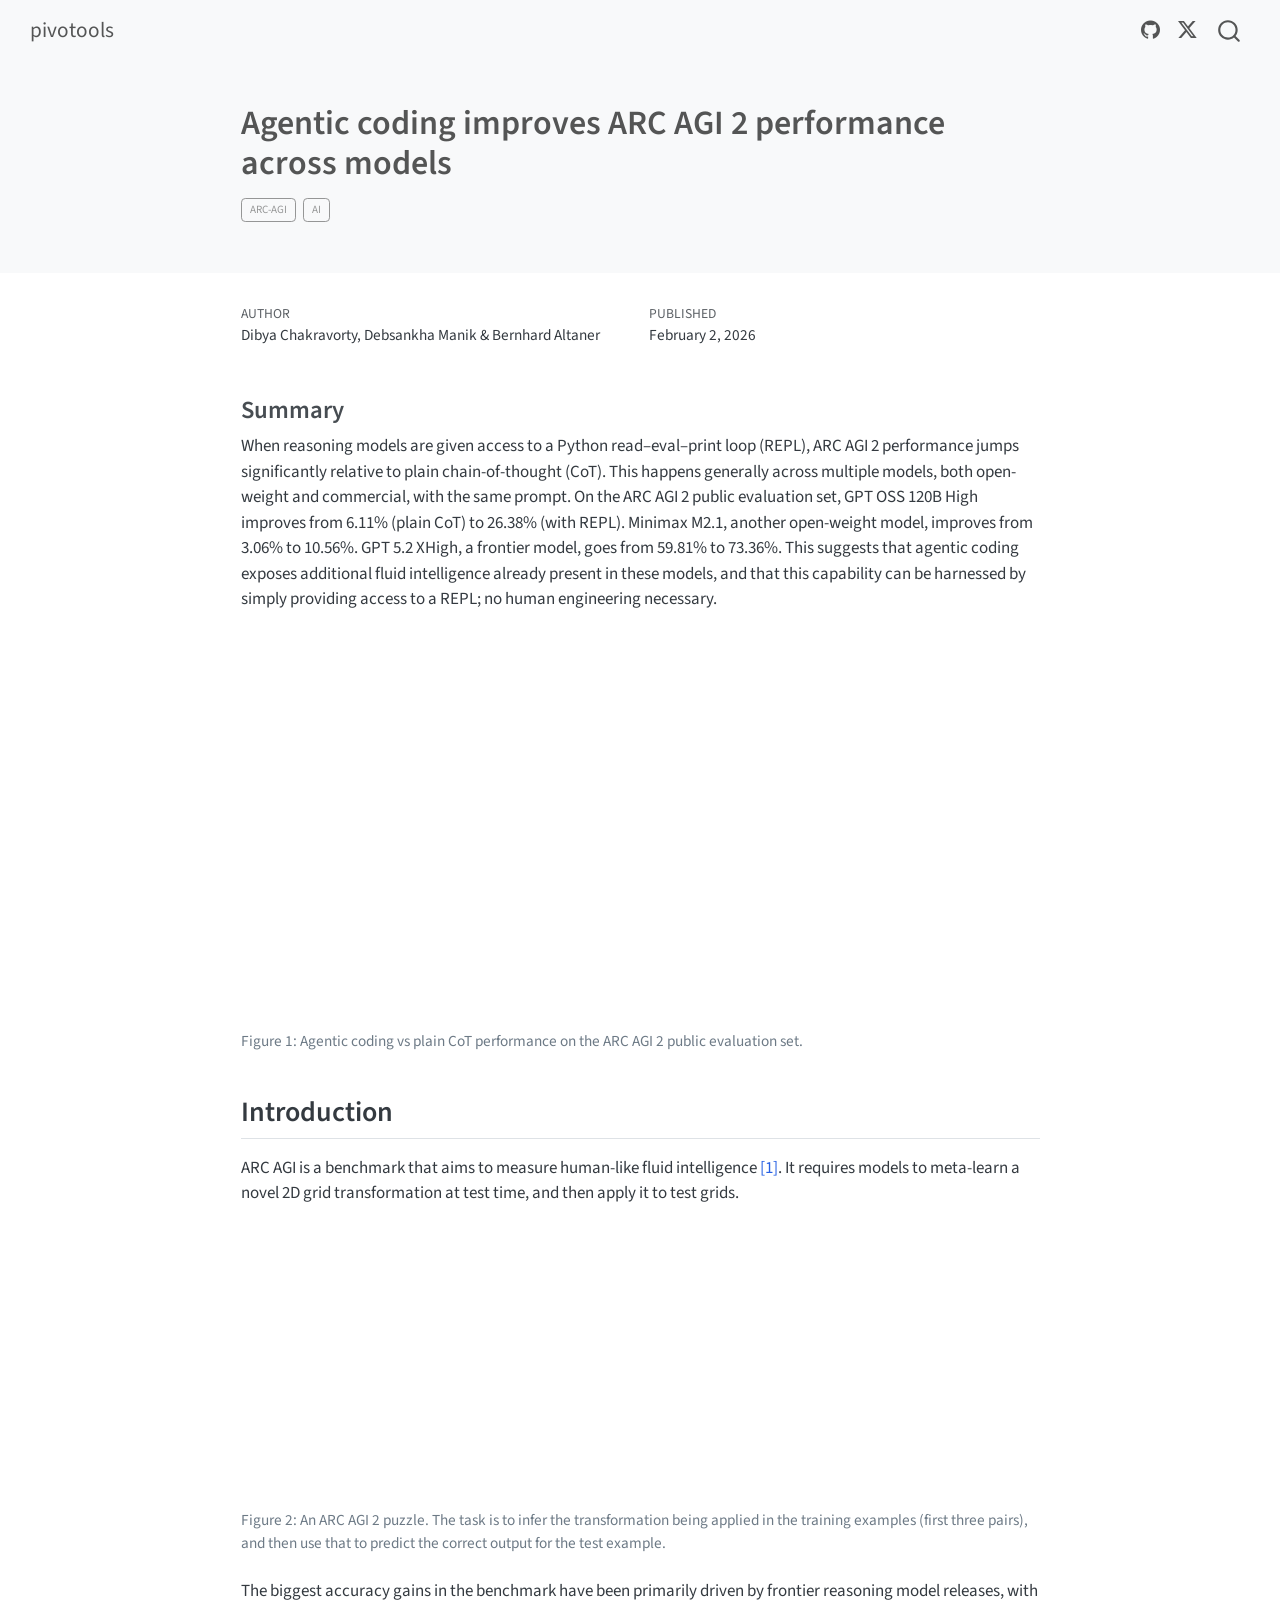
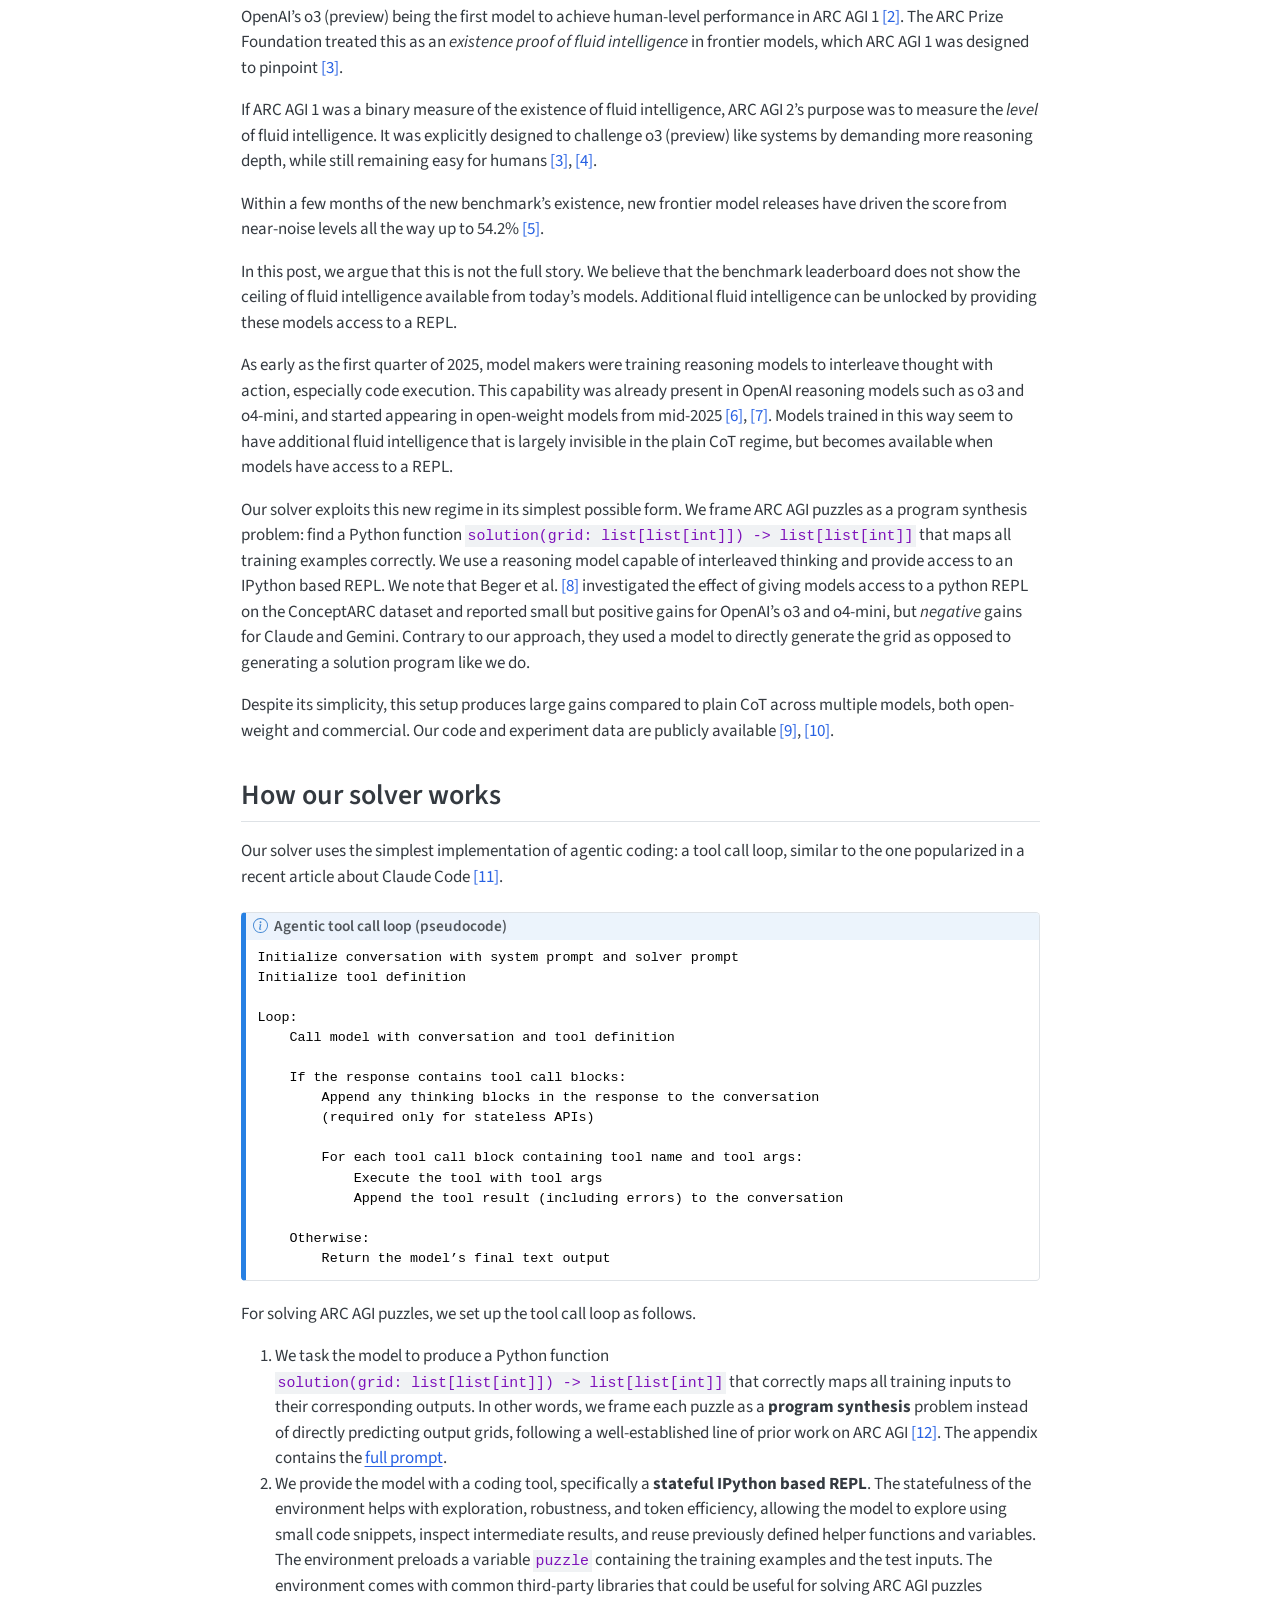
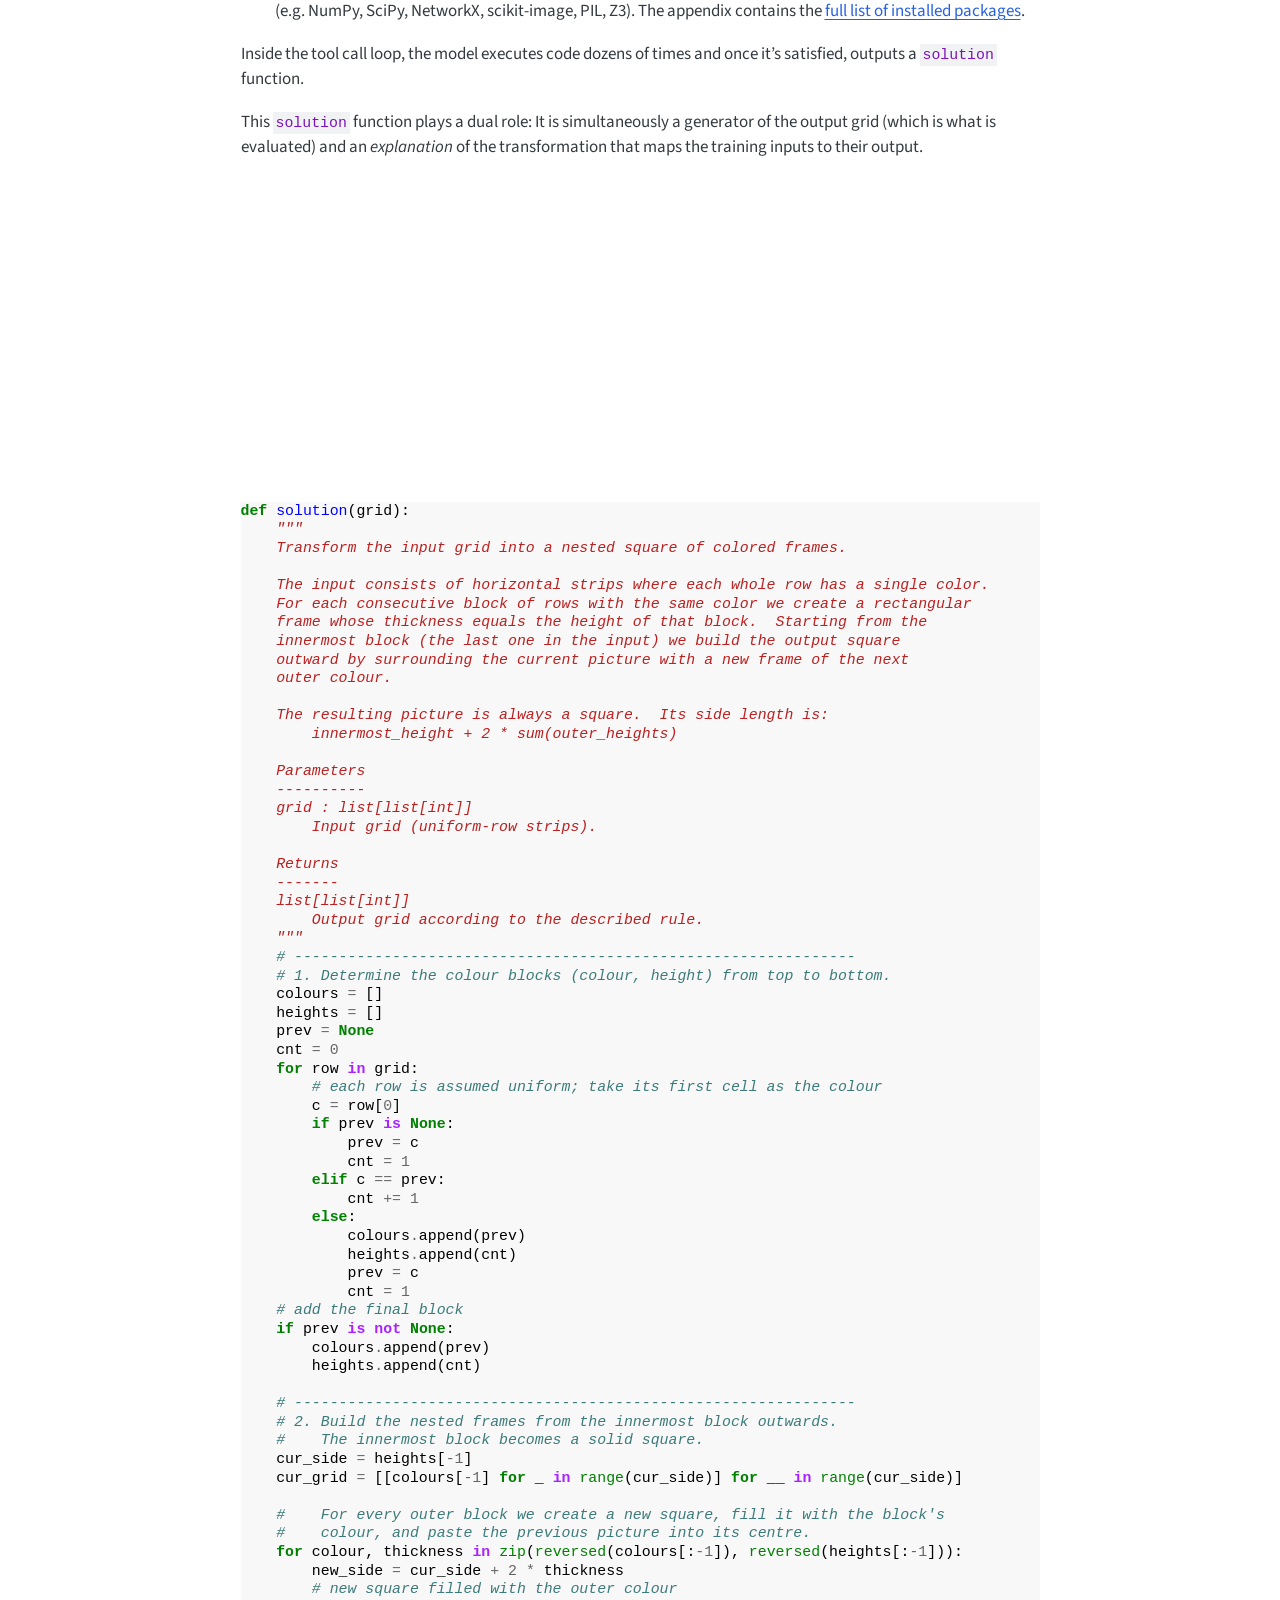
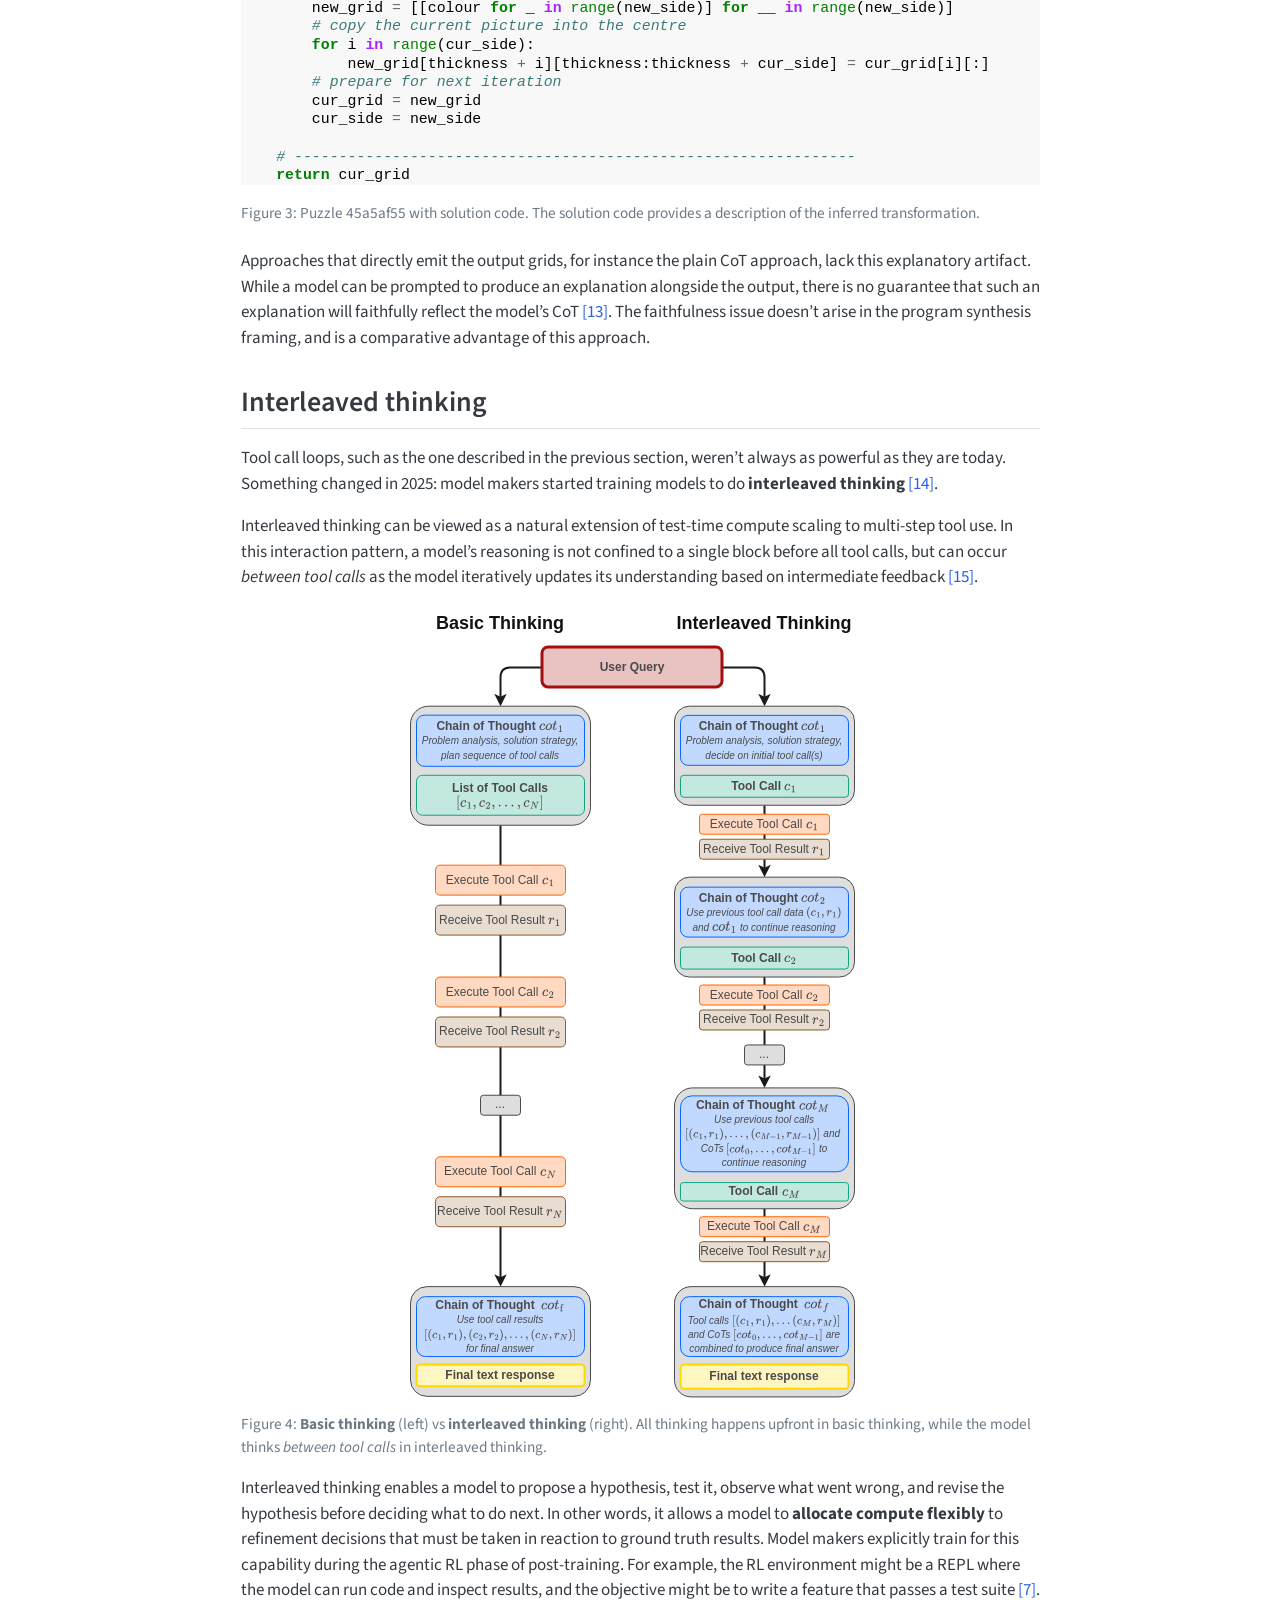
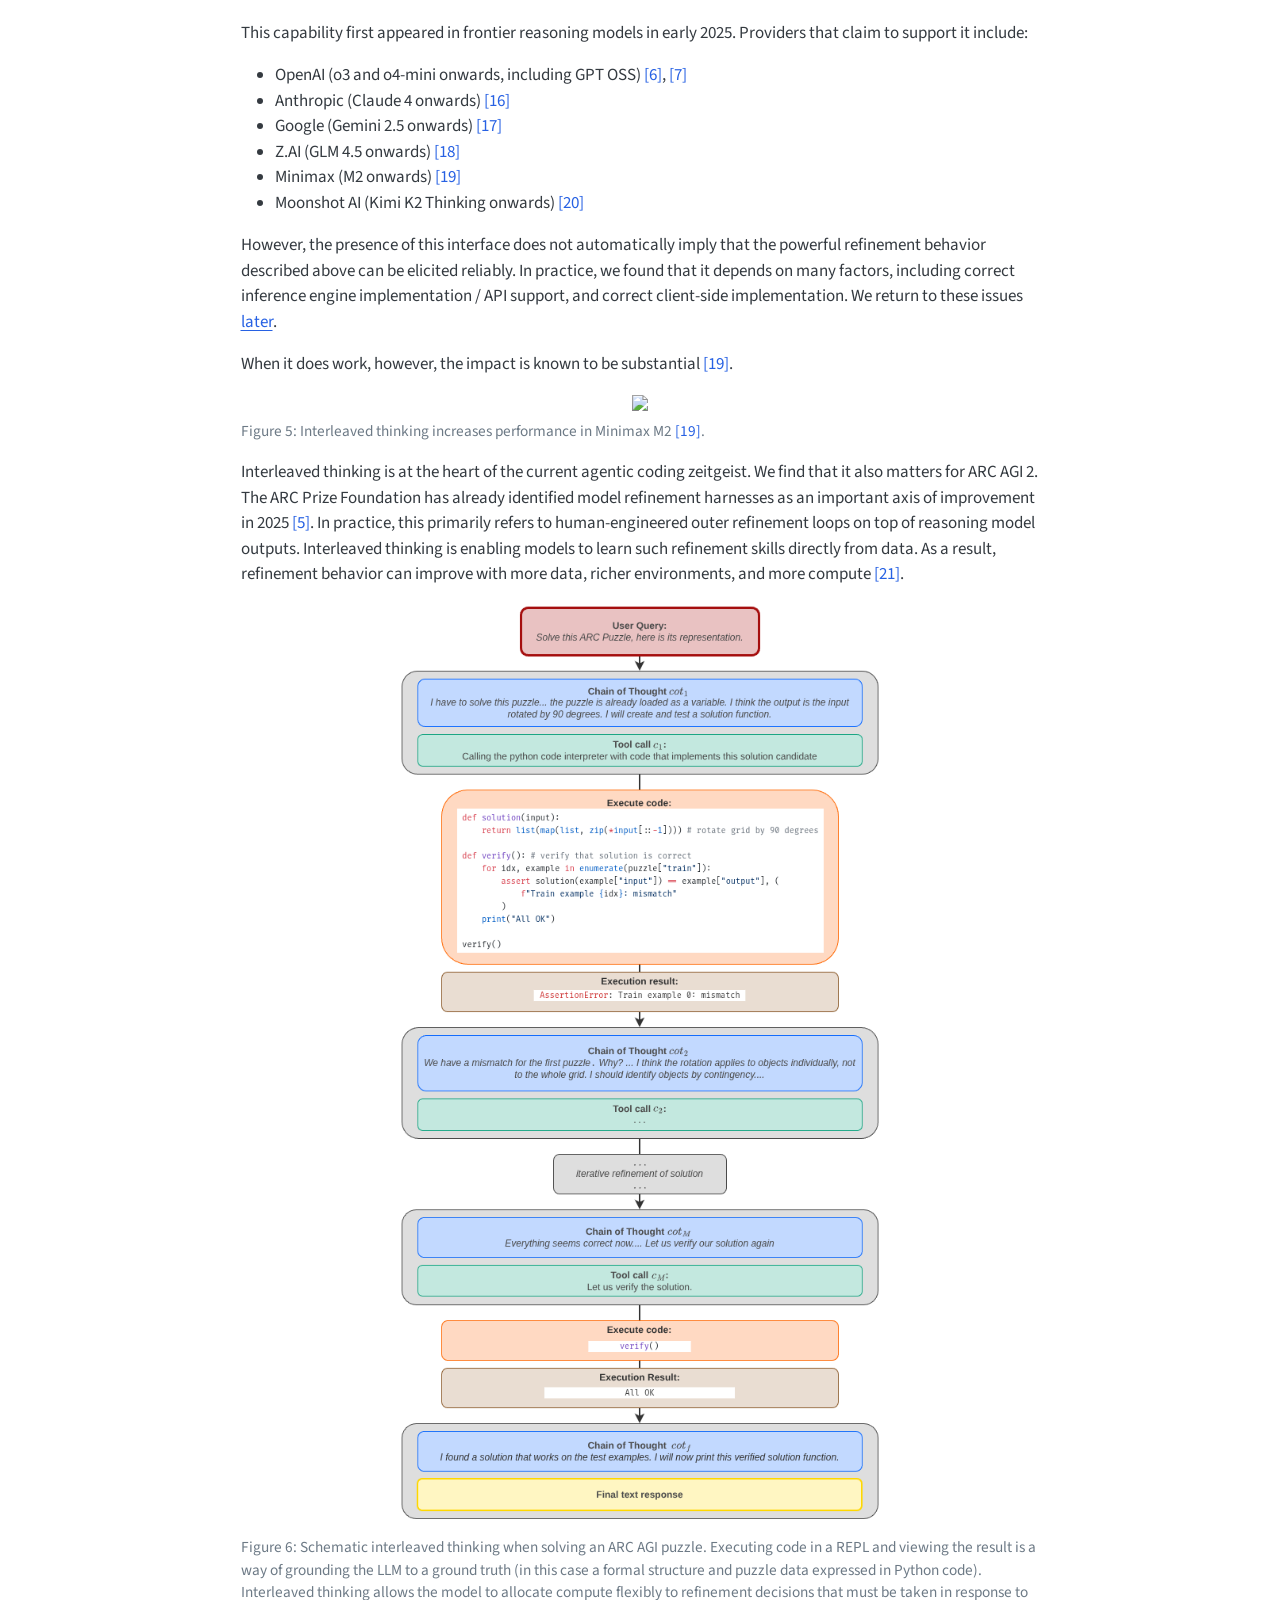
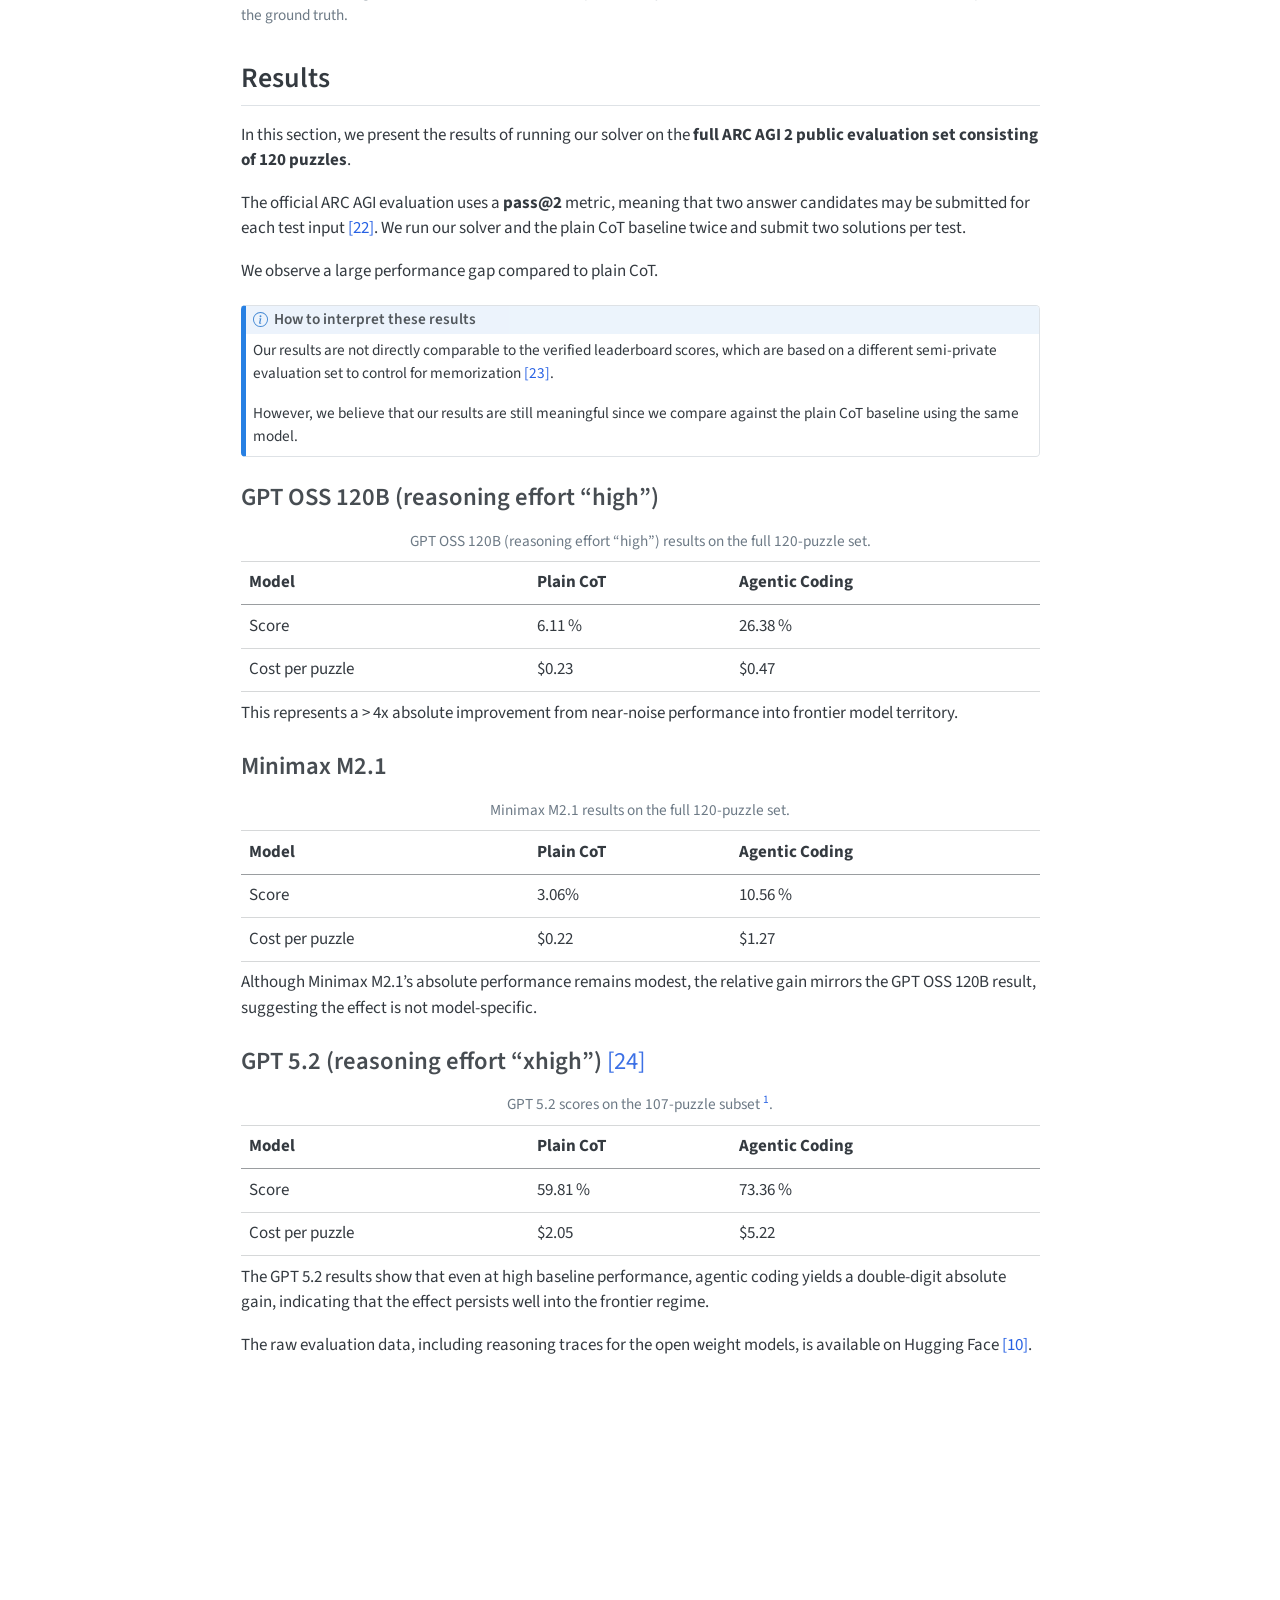
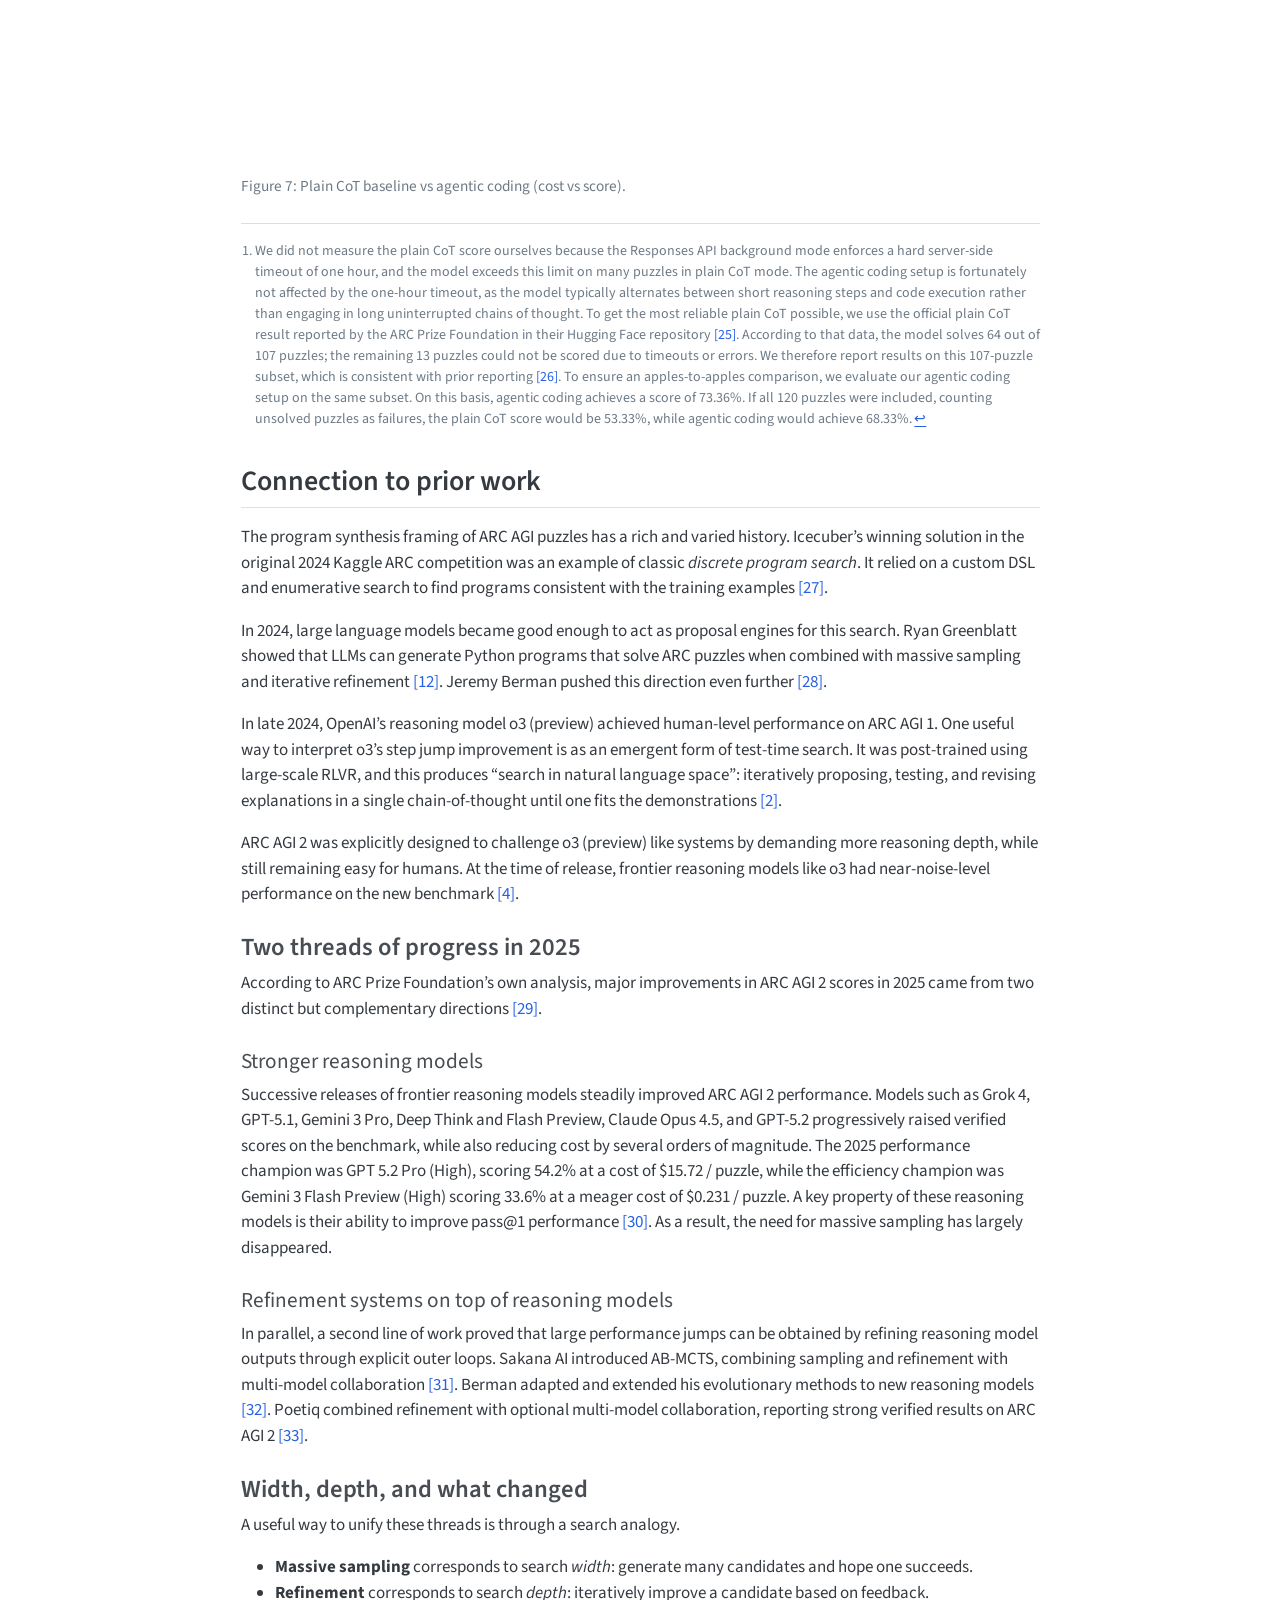
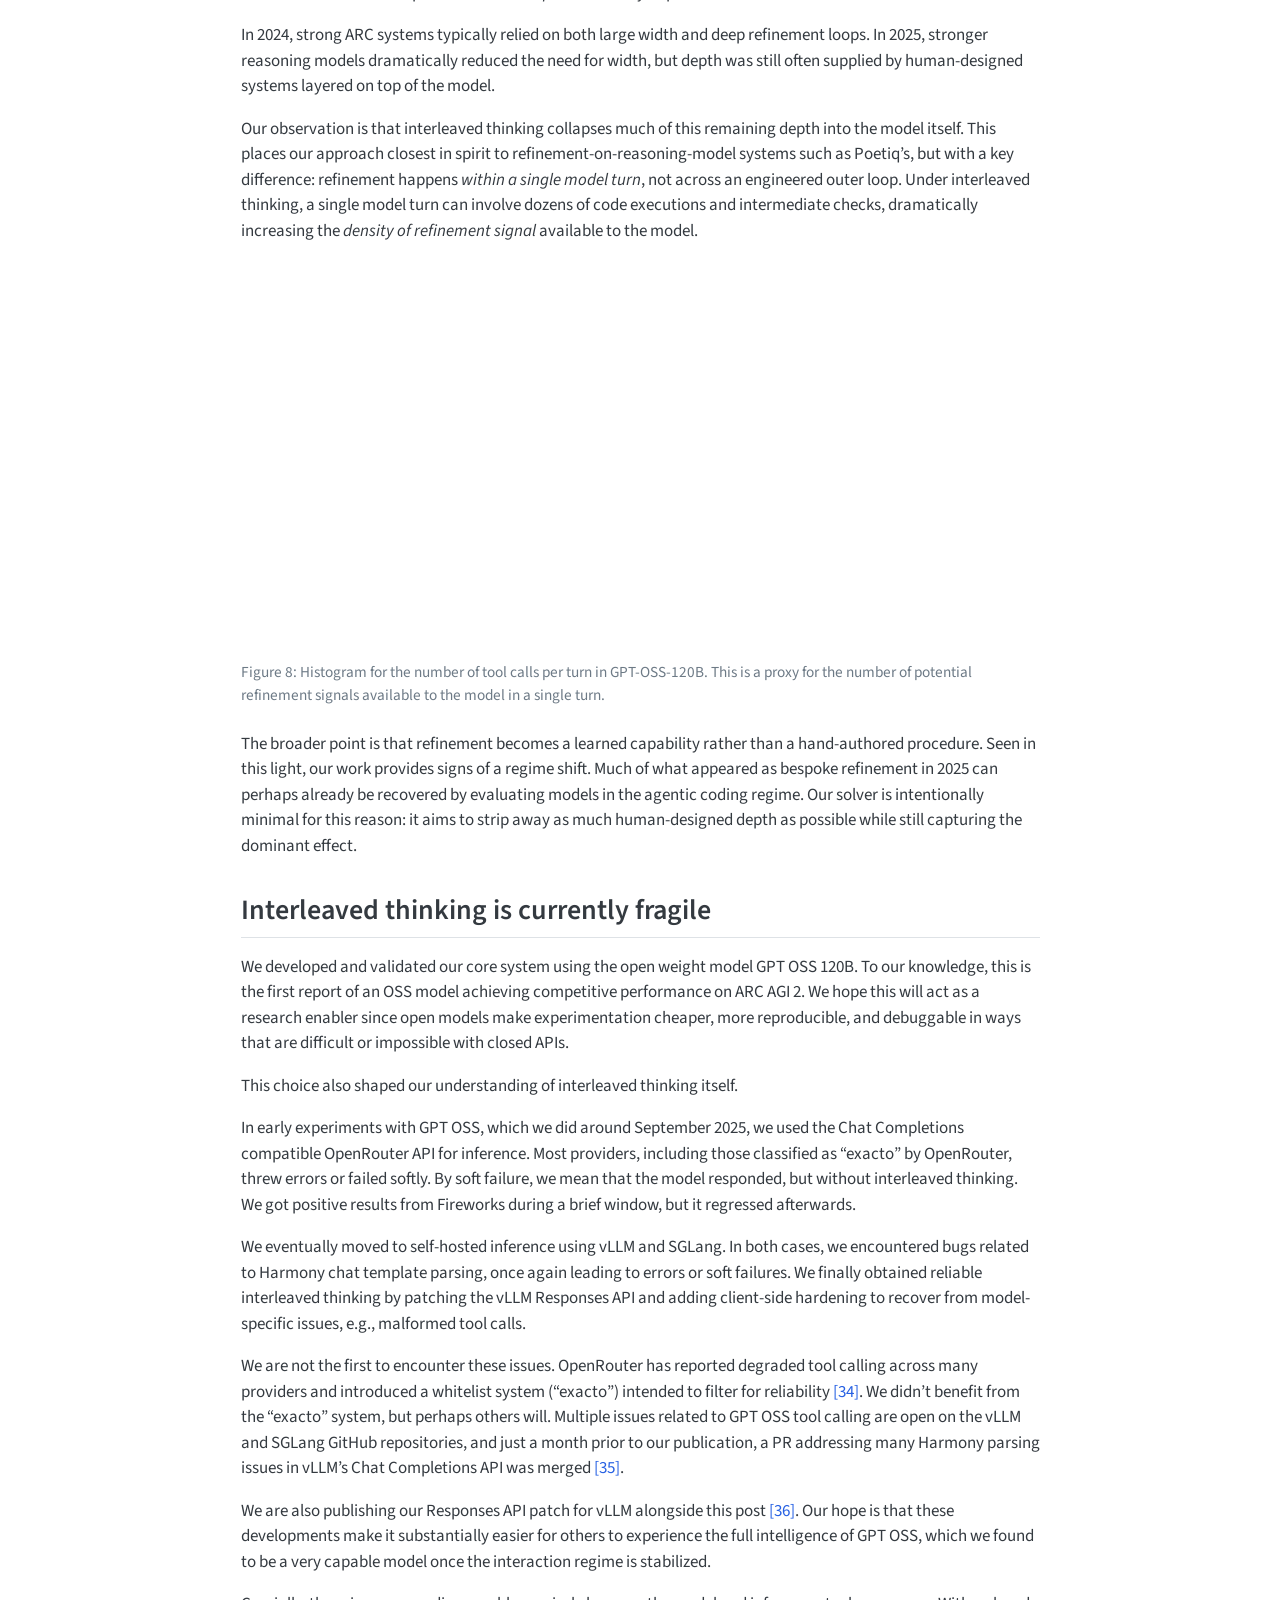
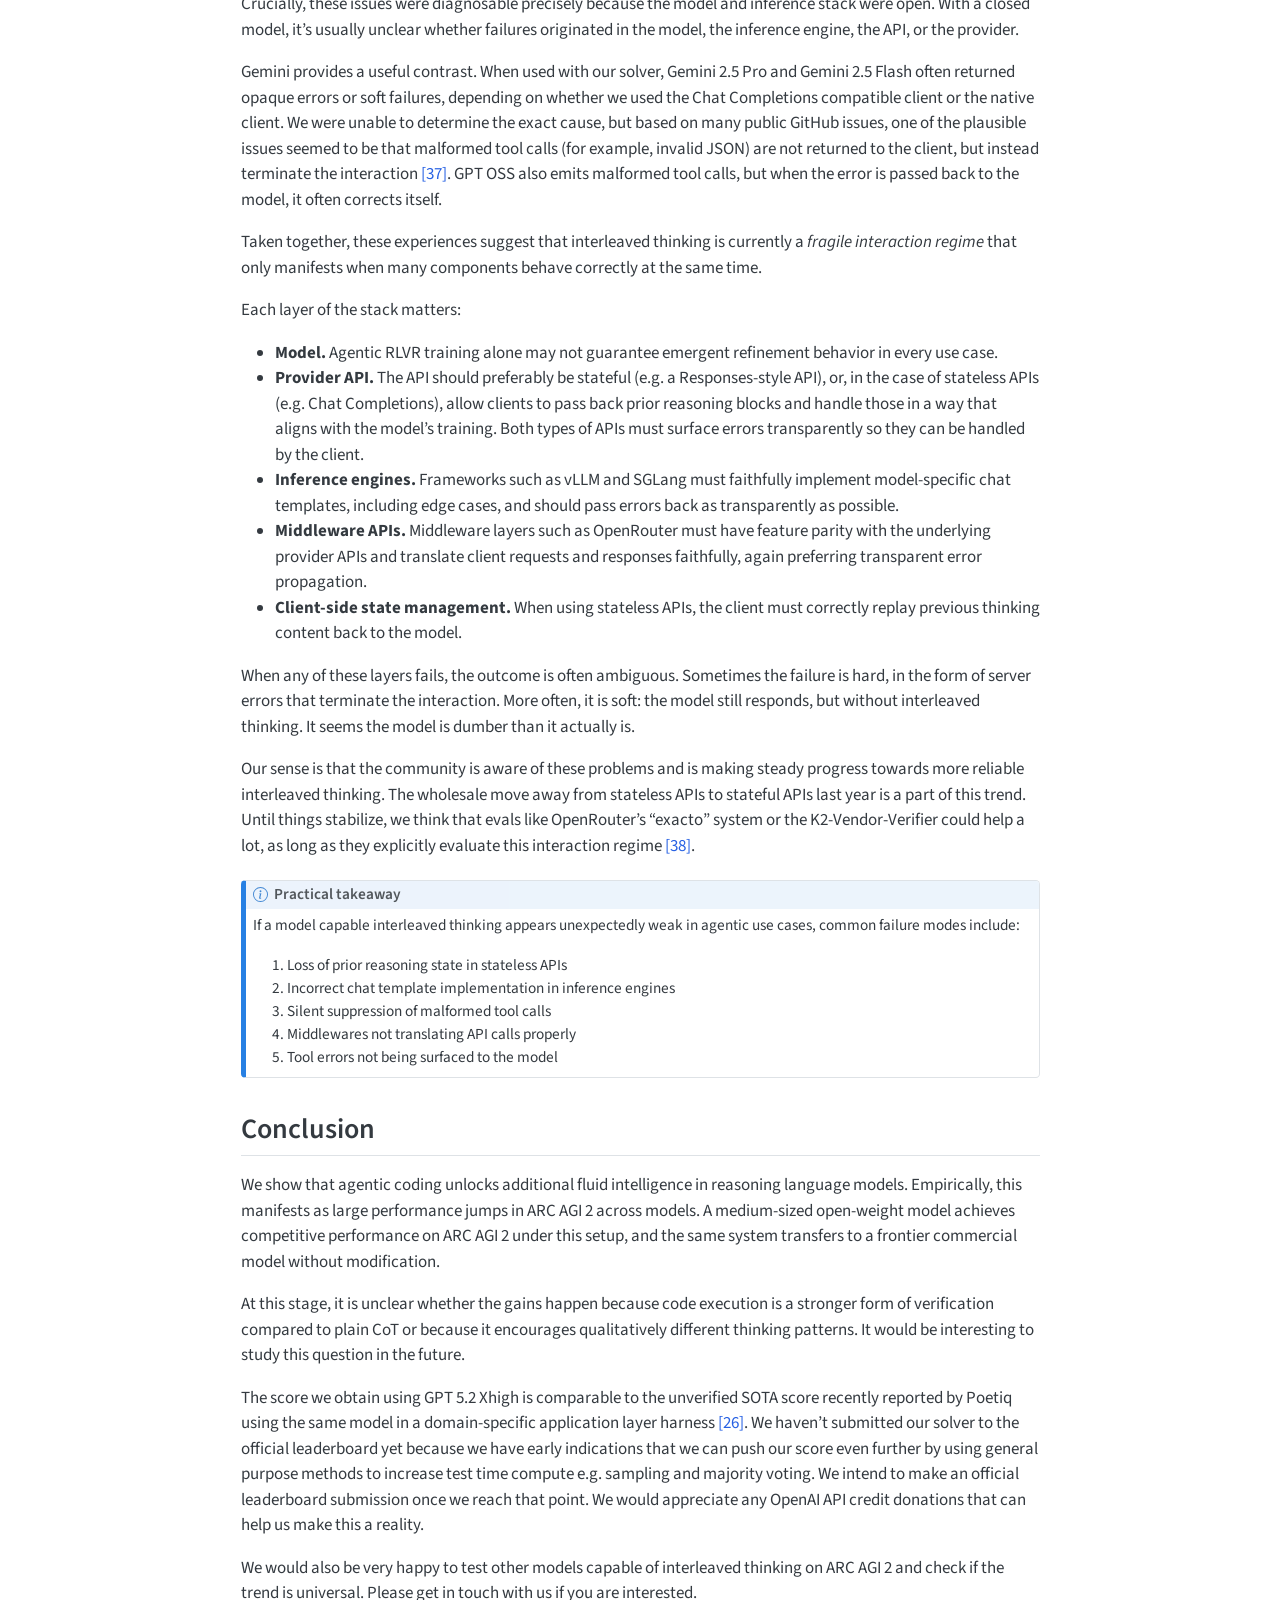
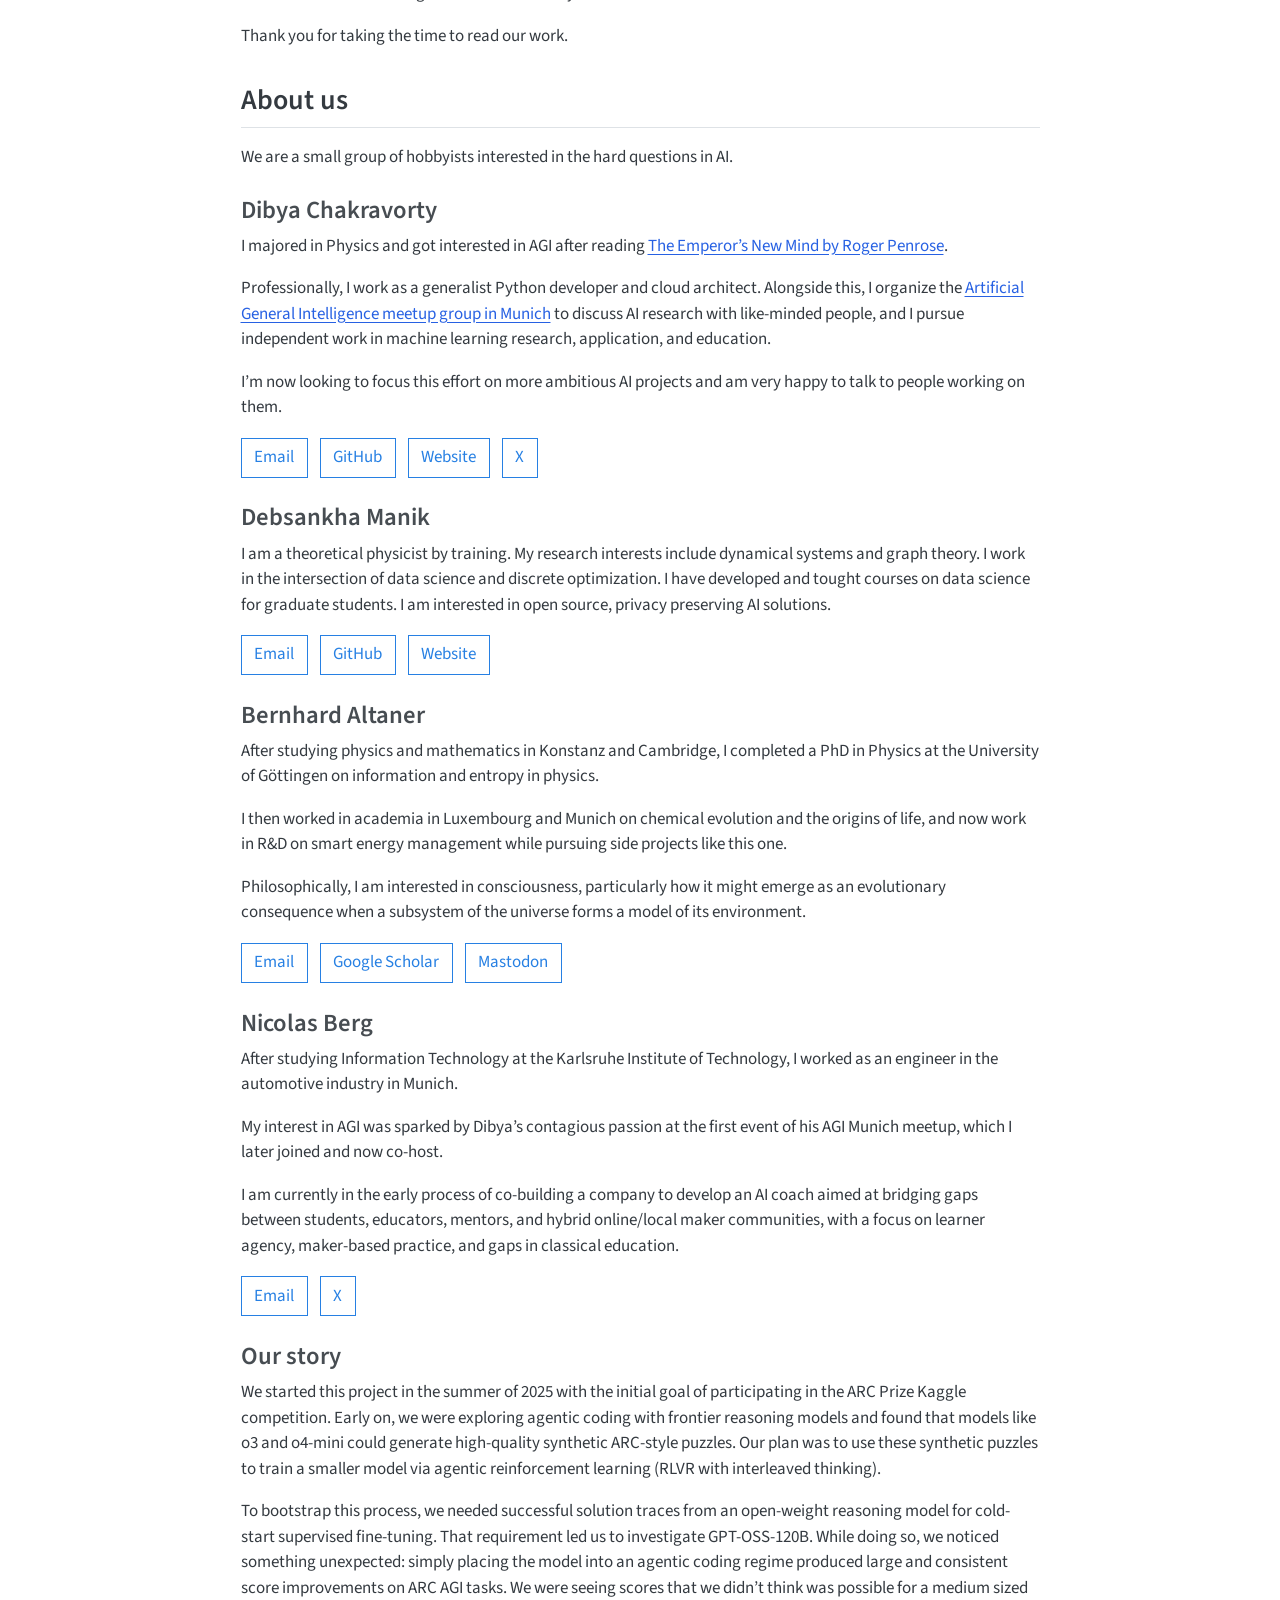
==== commit 6289e6d7: "Built site for gh-pages" ====
--- a/posts/agentic_coding_arc_agi/index.html
+++ b/posts/agentic_coding_arc_agi/index.html
@@ -97,7 +97,7 @@
 <link href="../../site_libs/quarto-html/quarto-syntax-highlighting-ed96de9b727972fe78a7b5d16c58bf87.css" rel="stylesheet" id="quarto-text-highlighting-styles">
 <script src="../../site_libs/bootstrap/bootstrap.min.js"></script>
 <link href="../../site_libs/bootstrap/bootstrap-icons.css" rel="stylesheet">
-<link href="../../site_libs/bootstrap/bootstrap-a4d8066ab99c821fadc425098389dfee.min.css" rel="stylesheet" append-hash="true" id="quarto-bootstrap" data-mode="light">
+<link href="../../site_libs/bootstrap/bootstrap-d9b2e695b347dda434ecb1f6f285a4ab.min.css" rel="stylesheet" append-hash="true" id="quarto-bootstrap" data-mode="light">
 <script id="quarto-search-options" type="application/json">{
   "location": "navbar",
   "copy-button": false,
@@ -245,9 +245,9 @@
 <figure class="quarto-float quarto-float-fig figure">
 <div aria-describedby="fig-baseline-interleaved-bars-caption-0ceaefa1-69ba-4598-a22c-09a6ac19f8ca">
 <div>            <script src="https://cdnjs.cloudflare.com/ajax/libs/mathjax/2.7.5/MathJax.js?config=TeX-AMS-MML_SVG"></script><script type="text/javascript">if (window.MathJax && window.MathJax.Hub && window.MathJax.Hub.Config) {window.MathJax.Hub.Config({SVG: {font: "STIX-Web"}});}</script>                <script type="text/javascript">window.PlotlyConfig = {MathJaxConfig: 'local'};</script>
-        <script charset="utf-8" src="https://cdn.plot.ly/plotly-3.3.1.min.js" integrity="sha256-4rD3fugVb/nVJYUv5Ky3v+fYXoouHaBSP20WIJuEiWg=" crossorigin="anonymous"></script>                <div id="b26b72c2-7241-4cc8-bad5-5a516fd6afe0" class="plotly-graph-div" style="height:400px; width:550px;"></div>            <script type="text/javascript">                window.PLOTLYENV=window.PLOTLYENV || {};                                if (document.getElementById("b26b72c2-7241-4cc8-bad5-5a516fd6afe0")) {                    Plotly.newPlot(                        "b26b72c2-7241-4cc8-bad5-5a516fd6afe0",                        [{"customdata":["GPT OSS 120B (High)","Minimax M2.1","GPT 5.2 (X-High)"],"hovertemplate":"%{customdata}\u003cbr\u003ePlain CoT: %{y:.2f}%\u003cextra\u003e\u003c\u002fextra\u003e","marker":{"color":"#808080"},"name":"Plain CoT","x":[-0.15,0.85,1.85],"y":[6.11,3.06,59.809999999999995],"type":"bar"},{"customdata":["GPT OSS 120B (High)","Minimax M2.1","GPT 5.2 (X-High)"],"hovertemplate":"%{customdata}\u003cbr\u003eAgentic Coding: %{y:.2f}%\u003cextra\u003e\u003c\u002fextra\u003e","marker":{"color":"#D2691E"},"name":"Agentic Coding","x":[0.15,1.15,2.15],"y":[26.39,10.56,73.36],"type":"bar"}],                        {"template":{"data":{"histogram2dcontour":[{"type":"histogram2dcontour","colorbar":{"outlinewidth":0,"ticks":""},"colorscale":[[0.0,"#0d0887"],[0.1111111111111111,"#46039f"],[0.2222222222222222,"#7201a8"],[0.3333333333333333,"#9c179e"],[0.4444444444444444,"#bd3786"],[0.5555555555555556,"#d8576b"],[0.6666666666666666,"#ed7953"],[0.7777777777777778,"#fb9f3a"],[0.8888888888888888,"#fdca26"],[1.0,"#f0f921"]]}],"choropleth":[{"type":"choropleth","colorbar":{"outlinewidth":0,"ticks":""}}],"histogram2d":[{"type":"histogram2d","colorbar":{"outlinewidth":0,"ticks":""},"colorscale":[[0.0,"#0d0887"],[0.1111111111111111,"#46039f"],[0.2222222222222222,"#7201a8"],[0.3333333333333333,"#9c179e"],[0.4444444444444444,"#bd3786"],[0.5555555555555556,"#d8576b"],[0.6666666666666666,"#ed7953"],[0.7777777777777778,"#fb9f3a"],[0.8888888888888888,"#fdca26"],[1.0,"#f0f921"]]}],"heatmap":[{"type":"heatmap","colorbar":{"outlinewidth":0,"ticks":""},"colorscale":[[0.0,"#0d0887"],[0.1111111111111111,"#46039f"],[0.2222222222222222,"#7201a8"],[0.3333333333333333,"#9c179e"],[0.4444444444444444,"#bd3786"],[0.5555555555555556,"#d8576b"],[0.6666666666666666,"#ed7953"],[0.7777777777777778,"#fb9f3a"],[0.8888888888888888,"#fdca26"],[1.0,"#f0f921"]]}],"contourcarpet":[{"type":"contourcarpet","colorbar":{"outlinewidth":0,"ticks":""}}],"contour":[{"type":"contour","colorbar":{"outlinewidth":0,"ticks":""},"colorscale":[[0.0,"#0d0887"],[0.1111111111111111,"#46039f"],[0.2222222222222222,"#7201a8"],[0.3333333333333333,"#9c179e"],[0.4444444444444444,"#bd3786"],[0.5555555555555556,"#d8576b"],[0.6666666666666666,"#ed7953"],[0.7777777777777778,"#fb9f3a"],[0.8888888888888888,"#fdca26"],[1.0,"#f0f921"]]}],"surface":[{"type":"surface","colorbar":{"outlinewidth":0,"ticks":""},"colorscale":[[0.0,"#0d0887"],[0.1111111111111111,"#46039f"],[0.2222222222222222,"#7201a8"],[0.3333333333333333,"#9c179e"],[0.4444444444444444,"#bd3786"],[0.5555555555555556,"#d8576b"],[0.6666666666666666,"#ed7953"],[0.7777777777777778,"#fb9f3a"],[0.8888888888888888,"#fdca26"],[1.0,"#f0f921"]]}],"mesh3d":[{"type":"mesh3d","colorbar":{"outlinewidth":0,"ticks":""}}],"scatter":[{"fillpattern":{"fillmode":"overlay","size":10,"solidity":0.2},"type":"scatter"}],"parcoords":[{"type":"parcoords","line":{"colorbar":{"outlinewidth":0,"ticks":""}}}],"scatterpolargl":[{"type":"scatterpolargl","marker":{"colorbar":{"outlinewidth":0,"ticks":""}}}],"bar":[{"error_x":{"color":"#2a3f5f"},"error_y":{"color":"#2a3f5f"},"marker":{"line":{"color":"#E5ECF6","width":0.5},"pattern":{"fillmode":"overlay","size":10,"solidity":0.2}},"type":"bar"}],"scattergeo":[{"type":"scattergeo","marker":{"colorbar":{"outlinewidth":0,"ticks":""}}}],"scatterpolar":[{"type":"scatterpolar","marker":{"colorbar":{"outlinewidth":0,"ticks":""}}}],"histogram":[{"marker":{"pattern":{"fillmode":"overlay","size":10,"solidity":0.2}},"type":"histogram"}],"scattergl":[{"type":"scattergl","marker":{"colorbar":{"outlinewidth":0,"ticks":""}}}],"scatter3d":[{"type":"scatter3d","line":{"colorbar":{"outlinewidth":0,"ticks":""}},"marker":{"colorbar":{"outlinewidth":0,"ticks":""}}}],"scattermap":[{"type":"scattermap","marker":{"colorbar":{"outlinewidth":0,"ticks":""}}}],"scattermapbox":[{"type":"scattermapbox","marker":{"colorbar":{"outlinewidth":0,"ticks":""}}}],"scatterternary":[{"type":"scatterternary","marker":{"colorbar":{"outlinewidth":0,"ticks":""}}}],"scattercarpet":[{"type":"scattercarpet","marker":{"colorbar":{"outlinewidth":0,"ticks":""}}}],"carpet":[{"aaxis":{"endlinecolor":"#2a3f5f","gridcolor":"white","linecolor":"white","minorgridcolor":"white","startlinecolor":"#2a3f5f"},"baxis":{"endlinecolor":"#2a3f5f","gridcolor":"white","linecolor":"white","minorgridcolor":"white","startlinecolor":"#2a3f5f"},"type":"carpet"}],"table":[{"cells":{"fill":{"color":"#EBF0F8"},"line":{"color":"white"}},"header":{"fill":{"color":"#C8D4E3"},"line":{"color":"white"}},"type":"table"}],"barpolar":[{"marker":{"line":{"color":"#E5ECF6","width":0.5},"pattern":{"fillmode":"overlay","size":10,"solidity":0.2}},"type":"barpolar"}],"pie":[{"automargin":true,"type":"pie"}]},"layout":{"autotypenumbers":"strict","colorway":["#636efa","#EF553B","#00cc96","#ab63fa","#FFA15A","#19d3f3","#FF6692","#B6E880","#FF97FF","#FECB52"],"font":{"color":"#2a3f5f"},"hovermode":"closest","hoverlabel":{"align":"left"},"paper_bgcolor":"white","plot_bgcolor":"#E5ECF6","polar":{"bgcolor":"#E5ECF6","angularaxis":{"gridcolor":"white","linecolor":"white","ticks":""},"radialaxis":{"gridcolor":"white","linecolor":"white","ticks":""}},"ternary":{"bgcolor":"#E5ECF6","aaxis":{"gridcolor":"white","linecolor":"white","ticks":""},"baxis":{"gridcolor":"white","linecolor":"white","ticks":""},"caxis":{"gridcolor":"white","linecolor":"white","ticks":""}},"coloraxis":{"colorbar":{"outlinewidth":0,"ticks":""}},"colorscale":{"sequential":[[0.0,"#0d0887"],[0.1111111111111111,"#46039f"],[0.2222222222222222,"#7201a8"],[0.3333333333333333,"#9c179e"],[0.4444444444444444,"#bd3786"],[0.5555555555555556,"#d8576b"],[0.6666666666666666,"#ed7953"],[0.7777777777777778,"#fb9f3a"],[0.8888888888888888,"#fdca26"],[1.0,"#f0f921"]],"sequentialminus":[[0.0,"#0d0887"],[0.1111111111111111,"#46039f"],[0.2222222222222222,"#7201a8"],[0.3333333333333333,"#9c179e"],[0.4444444444444444,"#bd3786"],[0.5555555555555556,"#d8576b"],[0.6666666666666666,"#ed7953"],[0.7777777777777778,"#fb9f3a"],[0.8888888888888888,"#fdca26"],[1.0,"#f0f921"]],"diverging":[[0,"#8e0152"],[0.1,"#c51b7d"],[0.2,"#de77ae"],[0.3,"#f1b6da"],[0.4,"#fde0ef"],[0.5,"#f7f7f7"],[0.6,"#e6f5d0"],[0.7,"#b8e186"],[0.8,"#7fbc41"],[0.9,"#4d9221"],[1,"#276419"]]},"xaxis":{"gridcolor":"white","linecolor":"white","ticks":"","title":{"standoff":15},"zerolinecolor":"white","automargin":true,"zerolinewidth":2},"yaxis":{"gridcolor":"white","linecolor":"white","ticks":"","title":{"standoff":15},"zerolinecolor":"white","automargin":true,"zerolinewidth":2},"scene":{"xaxis":{"backgroundcolor":"#E5ECF6","gridcolor":"white","linecolor":"white","showbackground":true,"ticks":"","zerolinecolor":"white","gridwidth":2},"yaxis":{"backgroundcolor":"#E5ECF6","gridcolor":"white","linecolor":"white","showbackground":true,"ticks":"","zerolinecolor":"white","gridwidth":2},"zaxis":{"backgroundcolor":"#E5ECF6","gridcolor":"white","linecolor":"white","showbackground":true,"ticks":"","zerolinecolor":"white","gridwidth":2}},"shapedefaults":{"line":{"color":"#2a3f5f"}},"annotationdefaults":{"arrowcolor":"#2a3f5f","arrowhead":0,"arrowwidth":1},"geo":{"bgcolor":"white","landcolor":"#E5ECF6","subunitcolor":"white","showland":true,"showlakes":true,"lakecolor":"white"},"title":{"x":0.05},"mapbox":{"style":"light"},"margin":{"b":0,"l":0,"r":0,"t":30}}},"xaxis":{"tickmode":"array","tickvals":[0,1,2],"ticktext":["GPT OSS 120B (High)","Minimax M2.1","GPT 5.2 (X-High)"],"title":{"text":"Model"},"showgrid":false,"gridcolor":"rgba(0,0,0,0.1)"},"yaxis":{"title":{"text":"Score [%]"},"type":"linear","showgrid":true,"gridcolor":"rgba(0,0,0,0.1)","range":[-2,82]},"margin":{"l":50,"r":50,"t":40,"b":60},"showlegend":true,"height":400,"width":550,"plot_bgcolor":"rgba(0,0,0,0)","paper_bgcolor":"rgba(0,0,0,0)"},                        {"staticPlot": true, "displayModeBar": false, "responsive": false}                    ).then(function(){
+        <script charset="utf-8" src="https://cdn.plot.ly/plotly-3.3.1.min.js" integrity="sha256-4rD3fugVb/nVJYUv5Ky3v+fYXoouHaBSP20WIJuEiWg=" crossorigin="anonymous"></script>                <div id="1cccbc59-cab2-4559-9ed3-93a53f0c2052" class="plotly-graph-div" style="height:400px; width:550px;"></div>            <script type="text/javascript">                window.PLOTLYENV=window.PLOTLYENV || {};                                if (document.getElementById("1cccbc59-cab2-4559-9ed3-93a53f0c2052")) {                    Plotly.newPlot(                        "1cccbc59-cab2-4559-9ed3-93a53f0c2052",                        [{"customdata":["GPT OSS 120B (High)","Minimax M2.1","GPT 5.2 (X-High)"],"hovertemplate":"%{customdata}\u003cbr\u003ePlain CoT: %{y:.2f}%\u003cextra\u003e\u003c\u002fextra\u003e","marker":{"color":"#808080"},"name":"Plain CoT","x":[-0.15,0.85,1.85],"y":[6.11,3.06,59.809999999999995],"type":"bar"},{"customdata":["GPT OSS 120B (High)","Minimax M2.1","GPT 5.2 (X-High)"],"hovertemplate":"%{customdata}\u003cbr\u003eAgentic Coding: %{y:.2f}%\u003cextra\u003e\u003c\u002fextra\u003e","marker":{"color":"#D2691E"},"name":"Agentic Coding","x":[0.15,1.15,2.15],"y":[26.39,10.56,73.36],"type":"bar"}],                        {"template":{"data":{"histogram2dcontour":[{"type":"histogram2dcontour","colorbar":{"outlinewidth":0,"ticks":""},"colorscale":[[0.0,"#0d0887"],[0.1111111111111111,"#46039f"],[0.2222222222222222,"#7201a8"],[0.3333333333333333,"#9c179e"],[0.4444444444444444,"#bd3786"],[0.5555555555555556,"#d8576b"],[0.6666666666666666,"#ed7953"],[0.7777777777777778,"#fb9f3a"],[0.8888888888888888,"#fdca26"],[1.0,"#f0f921"]]}],"choropleth":[{"type":"choropleth","colorbar":{"outlinewidth":0,"ticks":""}}],"histogram2d":[{"type":"histogram2d","colorbar":{"outlinewidth":0,"ticks":""},"colorscale":[[0.0,"#0d0887"],[0.1111111111111111,"#46039f"],[0.2222222222222222,"#7201a8"],[0.3333333333333333,"#9c179e"],[0.4444444444444444,"#bd3786"],[0.5555555555555556,"#d8576b"],[0.6666666666666666,"#ed7953"],[0.7777777777777778,"#fb9f3a"],[0.8888888888888888,"#fdca26"],[1.0,"#f0f921"]]}],"heatmap":[{"type":"heatmap","colorbar":{"outlinewidth":0,"ticks":""},"colorscale":[[0.0,"#0d0887"],[0.1111111111111111,"#46039f"],[0.2222222222222222,"#7201a8"],[0.3333333333333333,"#9c179e"],[0.4444444444444444,"#bd3786"],[0.5555555555555556,"#d8576b"],[0.6666666666666666,"#ed7953"],[0.7777777777777778,"#fb9f3a"],[0.8888888888888888,"#fdca26"],[1.0,"#f0f921"]]}],"contourcarpet":[{"type":"contourcarpet","colorbar":{"outlinewidth":0,"ticks":""}}],"contour":[{"type":"contour","colorbar":{"outlinewidth":0,"ticks":""},"colorscale":[[0.0,"#0d0887"],[0.1111111111111111,"#46039f"],[0.2222222222222222,"#7201a8"],[0.3333333333333333,"#9c179e"],[0.4444444444444444,"#bd3786"],[0.5555555555555556,"#d8576b"],[0.6666666666666666,"#ed7953"],[0.7777777777777778,"#fb9f3a"],[0.8888888888888888,"#fdca26"],[1.0,"#f0f921"]]}],"surface":[{"type":"surface","colorbar":{"outlinewidth":0,"ticks":""},"colorscale":[[0.0,"#0d0887"],[0.1111111111111111,"#46039f"],[0.2222222222222222,"#7201a8"],[0.3333333333333333,"#9c179e"],[0.4444444444444444,"#bd3786"],[0.5555555555555556,"#d8576b"],[0.6666666666666666,"#ed7953"],[0.7777777777777778,"#fb9f3a"],[0.8888888888888888,"#fdca26"],[1.0,"#f0f921"]]}],"mesh3d":[{"type":"mesh3d","colorbar":{"outlinewidth":0,"ticks":""}}],"scatter":[{"fillpattern":{"fillmode":"overlay","size":10,"solidity":0.2},"type":"scatter"}],"parcoords":[{"type":"parcoords","line":{"colorbar":{"outlinewidth":0,"ticks":""}}}],"scatterpolargl":[{"type":"scatterpolargl","marker":{"colorbar":{"outlinewidth":0,"ticks":""}}}],"bar":[{"error_x":{"color":"#2a3f5f"},"error_y":{"color":"#2a3f5f"},"marker":{"line":{"color":"#E5ECF6","width":0.5},"pattern":{"fillmode":"overlay","size":10,"solidity":0.2}},"type":"bar"}],"scattergeo":[{"type":"scattergeo","marker":{"colorbar":{"outlinewidth":0,"ticks":""}}}],"scatterpolar":[{"type":"scatterpolar","marker":{"colorbar":{"outlinewidth":0,"ticks":""}}}],"histogram":[{"marker":{"pattern":{"fillmode":"overlay","size":10,"solidity":0.2}},"type":"histogram"}],"scattergl":[{"type":"scattergl","marker":{"colorbar":{"outlinewidth":0,"ticks":""}}}],"scatter3d":[{"type":"scatter3d","line":{"colorbar":{"outlinewidth":0,"ticks":""}},"marker":{"colorbar":{"outlinewidth":0,"ticks":""}}}],"scattermap":[{"type":"scattermap","marker":{"colorbar":{"outlinewidth":0,"ticks":""}}}],"scattermapbox":[{"type":"scattermapbox","marker":{"colorbar":{"outlinewidth":0,"ticks":""}}}],"scatterternary":[{"type":"scatterternary","marker":{"colorbar":{"outlinewidth":0,"ticks":""}}}],"scattercarpet":[{"type":"scattercarpet","marker":{"colorbar":{"outlinewidth":0,"ticks":""}}}],"carpet":[{"aaxis":{"endlinecolor":"#2a3f5f","gridcolor":"white","linecolor":"white","minorgridcolor":"white","startlinecolor":"#2a3f5f"},"baxis":{"endlinecolor":"#2a3f5f","gridcolor":"white","linecolor":"white","minorgridcolor":"white","startlinecolor":"#2a3f5f"},"type":"carpet"}],"table":[{"cells":{"fill":{"color":"#EBF0F8"},"line":{"color":"white"}},"header":{"fill":{"color":"#C8D4E3"},"line":{"color":"white"}},"type":"table"}],"barpolar":[{"marker":{"line":{"color":"#E5ECF6","width":0.5},"pattern":{"fillmode":"overlay","size":10,"solidity":0.2}},"type":"barpolar"}],"pie":[{"automargin":true,"type":"pie"}]},"layout":{"autotypenumbers":"strict","colorway":["#636efa","#EF553B","#00cc96","#ab63fa","#FFA15A","#19d3f3","#FF6692","#B6E880","#FF97FF","#FECB52"],"font":{"color":"#2a3f5f"},"hovermode":"closest","hoverlabel":{"align":"left"},"paper_bgcolor":"white","plot_bgcolor":"#E5ECF6","polar":{"bgcolor":"#E5ECF6","angularaxis":{"gridcolor":"white","linecolor":"white","ticks":""},"radialaxis":{"gridcolor":"white","linecolor":"white","ticks":""}},"ternary":{"bgcolor":"#E5ECF6","aaxis":{"gridcolor":"white","linecolor":"white","ticks":""},"baxis":{"gridcolor":"white","linecolor":"white","ticks":""},"caxis":{"gridcolor":"white","linecolor":"white","ticks":""}},"coloraxis":{"colorbar":{"outlinewidth":0,"ticks":""}},"colorscale":{"sequential":[[0.0,"#0d0887"],[0.1111111111111111,"#46039f"],[0.2222222222222222,"#7201a8"],[0.3333333333333333,"#9c179e"],[0.4444444444444444,"#bd3786"],[0.5555555555555556,"#d8576b"],[0.6666666666666666,"#ed7953"],[0.7777777777777778,"#fb9f3a"],[0.8888888888888888,"#fdca26"],[1.0,"#f0f921"]],"sequentialminus":[[0.0,"#0d0887"],[0.1111111111111111,"#46039f"],[0.2222222222222222,"#7201a8"],[0.3333333333333333,"#9c179e"],[0.4444444444444444,"#bd3786"],[0.5555555555555556,"#d8576b"],[0.6666666666666666,"#ed7953"],[0.7777777777777778,"#fb9f3a"],[0.8888888888888888,"#fdca26"],[1.0,"#f0f921"]],"diverging":[[0,"#8e0152"],[0.1,"#c51b7d"],[0.2,"#de77ae"],[0.3,"#f1b6da"],[0.4,"#fde0ef"],[0.5,"#f7f7f7"],[0.6,"#e6f5d0"],[0.7,"#b8e186"],[0.8,"#7fbc41"],[0.9,"#4d9221"],[1,"#276419"]]},"xaxis":{"gridcolor":"white","linecolor":"white","ticks":"","title":{"standoff":15},"zerolinecolor":"white","automargin":true,"zerolinewidth":2},"yaxis":{"gridcolor":"white","linecolor":"white","ticks":"","title":{"standoff":15},"zerolinecolor":"white","automargin":true,"zerolinewidth":2},"scene":{"xaxis":{"backgroundcolor":"#E5ECF6","gridcolor":"white","linecolor":"white","showbackground":true,"ticks":"","zerolinecolor":"white","gridwidth":2},"yaxis":{"backgroundcolor":"#E5ECF6","gridcolor":"white","linecolor":"white","showbackground":true,"ticks":"","zerolinecolor":"white","gridwidth":2},"zaxis":{"backgroundcolor":"#E5ECF6","gridcolor":"white","linecolor":"white","showbackground":true,"ticks":"","zerolinecolor":"white","gridwidth":2}},"shapedefaults":{"line":{"color":"#2a3f5f"}},"annotationdefaults":{"arrowcolor":"#2a3f5f","arrowhead":0,"arrowwidth":1},"geo":{"bgcolor":"white","landcolor":"#E5ECF6","subunitcolor":"white","showland":true,"showlakes":true,"lakecolor":"white"},"title":{"x":0.05},"mapbox":{"style":"light"},"margin":{"b":0,"l":0,"r":0,"t":30}}},"xaxis":{"tickmode":"array","tickvals":[0,1,2],"ticktext":["GPT OSS 120B (High)","Minimax M2.1","GPT 5.2 (X-High)"],"title":{"text":"Model"},"showgrid":false,"gridcolor":"rgba(0,0,0,0.1)"},"yaxis":{"title":{"text":"Score [%]"},"type":"linear","showgrid":true,"gridcolor":"rgba(0,0,0,0.1)","range":[-2,82]},"margin":{"l":50,"r":50,"t":40,"b":60},"showlegend":true,"height":400,"width":550,"plot_bgcolor":"rgba(0,0,0,0)","paper_bgcolor":"rgba(0,0,0,0)"},                        {"staticPlot": true, "displayModeBar": false, "responsive": false}                    ).then(function(){
                             
-var gd = document.getElementById('b26b72c2-7241-4cc8-bad5-5a516fd6afe0');
+var gd = document.getElementById('1cccbc59-cab2-4559-9ed3-93a53f0c2052');
 var x = new MutationObserver(function (mutations, observer) {{
         var display = window.getComputedStyle(gd).display;
         if (!display || display === 'none') {{
@@ -286,9 +286,9 @@
 <figure class="quarto-float quarto-float-fig figure">
 <div aria-describedby="fig-puzzle-example-caption-0ceaefa1-69ba-4598-a22c-09a6ac19f8ca">
 <div>            <script src="https://cdnjs.cloudflare.com/ajax/libs/mathjax/2.7.5/MathJax.js?config=TeX-AMS-MML_SVG"></script><script type="text/javascript">if (window.MathJax && window.MathJax.Hub && window.MathJax.Hub.Config) {window.MathJax.Hub.Config({SVG: {font: "STIX-Web"}});}</script>                <script type="text/javascript">window.PlotlyConfig = {MathJaxConfig: 'local'};</script>
-        <script charset="utf-8" src="https://cdn.plot.ly/plotly-3.3.1.min.js" integrity="sha256-4rD3fugVb/nVJYUv5Ky3v+fYXoouHaBSP20WIJuEiWg=" crossorigin="anonymous"></script>                <div id="177fe29e-5c46-4499-8577-bb19648314ea" class="plotly-graph-div" style="height:285px; width:555px;"></div>            <script type="text/javascript">                window.PLOTLYENV=window.PLOTLYENV || {};                                if (document.getElementById("177fe29e-5c46-4499-8577-bb19648314ea")) {                    Plotly.newPlot(                        "177fe29e-5c46-4499-8577-bb19648314ea",                        [{"colorscale":[[0.0,"#000"],[0.1,"#000"],[0.1,"#0074D9"],[0.2,"#0074D9"],[0.2,"#FF4136"],[0.3,"#FF4136"],[0.3,"#2ECC40"],[0.4,"#2ECC40"],[0.4,"#FFDC00"],[0.5,"#FFDC00"],[0.5,"#AAAAAA"],[0.6,"#AAAAAA"],[0.6,"#F012BE"],[0.7,"#F012BE"],[0.7,"#FF851B"],[0.8,"#FF851B"],[0.8,"#7FDBFF"],[0.9,"#7FDBFF"],[0.9,"#870C25"],[1.0,"#870C25"]],"hoverinfo":"skip","showscale":false,"xgap":0.33,"ygap":0.33,"z":[[7,7,7,7,7,7,7,7,7,7,7,7,7,7,7,7,7,7,7,7,7,7,7,7,7,7,7,7,7,7],[7,7,7,7,7,7,7,7,7,7,7,7,7,7,7,7,7,7,7,7,7,7,7,7,7,7,7,7,7,7],[7,7,7,7,7,7,7,7,7,7,7,7,7,7,7,7,7,7,7,7,7,7,7,7,7,7,7,7,7,7],[7,7,7,7,7,7,7,7,7,7,7,7,7,7,7,7,7,7,7,7,7,7,7,7,7,7,7,7,7,7],[7,7,7,7,7,7,7,7,7,7,7,7,7,7,7,7,7,7,7,7,7,7,7,7,7,7,7,7,7,7],[7,7,7,7,7,7,7,7,7,7,7,7,7,7,7,7,7,7,7,7,7,7,7,7,7,7,7,7,7,7],[7,7,7,7,7,7,7,7,7,7,7,7,7,7,7,7,7,7,7,7,7,7,7,7,7,7,7,7,7,7],[7,7,7,7,7,7,7,7,7,7,7,7,7,7,7,7,7,7,7,7,7,7,7,7,7,7,7,7,7,7],[7,7,7,7,7,7,7,7,7,7,7,7,7,7,7,7,7,7,7,7,7,7,7,7,7,7,7,7,7,7],[7,7,7,7,7,7,7,7,7,7,7,7,7,7,7,7,7,7,7,7,7,7,7,7,7,7,7,7,7,7],[7,7,7,7,7,7,7,7,7,7,7,7,7,7,7,7,7,7,7,7,7,7,7,7,7,7,7,7,7,7],[7,7,7,7,7,7,7,7,7,7,7,7,7,7,7,7,7,7,7,7,7,7,7,7,7,7,7,7,7,7],[7,7,7,7,7,7,7,7,7,7,7,7,7,7,7,7,7,7,7,7,7,7,7,7,7,7,7,7,7,7],[7,7,7,7,7,7,7,7,7,7,7,7,7,7,7,7,7,7,7,7,7,7,7,7,7,7,7,7,7,7],[7,7,7,7,7,7,7,7,7,7,7,7,7,7,7,7,7,7,7,7,7,7,7,7,7,7,7,7,7,7],[7,7,7,7,7,7,7,7,7,7,7,7,7,7,7,7,7,7,7,7,7,7,7,7,7,7,7,7,7,7],[7,7,7,7,7,7,7,7,7,7,7,7,7,7,7,7,7,7,7,7,7,7,7,7,7,7,7,7,7,7],[7,7,7,7,7,7,7,7,7,7,7,7,7,7,7,7,7,7,7,7,7,7,4,4,4,7,7,7,7,7],[7,7,7,7,7,7,7,7,7,7,7,7,7,7,7,7,7,7,7,7,7,4,4,4,4,4,7,7,7,7],[7,7,7,7,7,7,7,7,7,7,7,7,7,7,7,7,7,7,7,7,7,7,4,4,4,7,7,7,7,7],[7,7,7,7,7,7,7,7,7,7,7,7,7,7,7,7,7,7,7,7,7,7,7,7,7,7,7,7,7,7],[7,7,7,7,9,9,9,7,7,7,7,7,7,7,7,7,7,7,7,7,7,7,4,4,4,7,7,7,7,7],[7,7,7,9,9,9,9,9,7,7,7,7,7,7,7,7,7,7,7,7,7,4,4,4,4,4,7,7,7,7],[7,7,7,7,9,9,9,7,7,7,7,7,7,7,7,7,7,7,7,7,7,7,4,4,4,7,7,7,7,7],[7,7,7,7,7,7,7,7,7,7,7,7,7,7,7,7,7,7,7,7,7,7,7,7,7,7,7,7,7,7],[7,7,7,7,9,9,9,7,7,7,0,0,0,7,7,7,1,1,1,7,7,7,4,4,4,7,7,7,7,7],[7,7,7,9,9,9,9,9,7,0,0,0,0,0,7,1,1,1,1,1,7,4,4,4,4,4,7,7,7,7],[7,7,7,7,9,9,9,7,7,7,0,0,0,7,7,7,1,1,1,7,7,7,4,4,4,7,7,7,7,7],[7,7,7,7,7,7,7,7,7,7,7,7,7,7,7,7,7,7,7,7,7,7,7,7,7,7,7,7,7,7],[7,7,7,2,2,2,2,2,7,7,7,7,7,7,7,3,3,3,3,3,7,7,7,7,7,7,7,7,7,7]],"zmax":9.5,"zmin":-0.5,"type":"heatmap","xaxis":"x","yaxis":"y"},{"colorscale":[[0.0,"#000"],[0.1,"#000"],[0.1,"#0074D9"],[0.2,"#0074D9"],[0.2,"#FF4136"],[0.3,"#FF4136"],[0.3,"#2ECC40"],[0.4,"#2ECC40"],[0.4,"#FFDC00"],[0.5,"#FFDC00"],[0.5,"#AAAAAA"],[0.6,"#AAAAAA"],[0.6,"#F012BE"],[0.7,"#F012BE"],[0.7,"#FF851B"],[0.8,"#FF851B"],[0.8,"#7FDBFF"],[0.9,"#7FDBFF"],[0.9,"#870C25"],[1.0,"#870C25"]],"hoverinfo":"skip","showscale":false,"xgap":0.33,"ygap":0.33,"z":[[7,7,7,7,7,7,7,7,7,7,7,7,7,7,7,7,7,7,7,7,7,7,7,7,7,7,7,7,7,7],[7,7,7,7,7,7,7,7,7,7,7,7,7,7,7,7,7,7,7,7,7,7,7,7,7,7,7,7,7,7],[7,7,7,7,7,7,7,7,7,7,7,7,7,7,7,7,7,7,7,7,7,7,7,7,7,7,7,7,7,7],[7,7,7,7,7,7,7,7,7,7,7,7,7,7,7,7,7,7,7,7,7,7,7,7,7,7,7,7,7,7],[7,7,7,7,7,7,7,7,7,7,7,7,7,7,7,7,7,7,7,7,7,7,7,7,7,7,7,7,7,7],[7,7,7,7,7,7,7,7,7,7,7,7,7,7,7,7,7,7,7,7,7,7,7,7,7,7,7,7,7,7],[7,7,7,7,7,7,7,7,7,7,7,7,7,7,7,7,7,7,7,7,7,7,7,7,7,7,7,7,7,7],[7,7,7,7,7,7,7,7,7,7,7,7,7,7,7,7,7,7,7,7,7,7,7,7,7,7,7,7,7,7],[7,7,7,7,7,7,7,7,7,7,7,7,7,7,7,7,7,7,7,7,7,7,7,7,7,7,7,7,7,7],[7,7,7,7,7,7,7,7,7,7,7,7,7,7,7,7,7,7,7,7,7,7,7,7,7,7,7,7,7,7],[7,7,7,7,7,7,7,7,7,7,7,7,7,7,7,7,7,7,7,7,7,7,7,7,7,7,7,7,7,7],[7,7,7,7,7,7,7,7,7,7,7,7,7,7,7,7,7,7,7,7,7,7,7,7,7,7,7,7,7,7],[7,7,7,7,7,7,7,7,7,7,7,7,7,7,7,7,7,7,7,7,7,7,7,7,7,7,7,7,7,7],[7,7,7,7,7,7,7,7,7,7,7,7,7,7,7,7,7,7,7,7,7,7,7,7,7,7,7,7,7,7],[7,7,7,7,7,7,7,7,7,7,7,7,7,7,7,7,7,7,7,7,7,7,7,7,7,7,7,7,7,7],[7,7,7,7,7,7,7,7,7,7,7,7,7,7,7,7,7,7,7,7,7,7,7,7,7,7,7,7,7,7],[7,7,7,7,7,7,7,7,7,7,7,7,7,7,7,7,7,7,7,7,7,7,7,7,7,7,7,7,7,7],[7,7,7,7,7,7,7,7,7,7,7,7,7,7,7,7,1,1,1,7,7,7,4,4,4,7,7,7,7,7],[7,7,7,7,7,7,7,7,7,7,7,7,7,7,7,1,1,1,1,1,7,4,4,4,4,4,7,7,7,7],[7,7,7,7,7,7,7,7,7,7,7,7,7,7,7,7,1,1,1,7,7,7,4,4,4,7,7,7,7,7],[7,7,7,7,7,7,7,7,7,7,7,7,7,7,7,7,7,7,7,7,7,7,7,7,7,7,7,7,7,7],[7,7,7,7,5,5,5,7,7,7,7,7,7,7,7,7,1,1,1,7,7,7,4,4,4,7,7,7,7,7],[7,7,7,5,5,5,5,5,7,7,7,7,7,7,7,1,1,1,1,1,7,4,4,4,4,4,7,7,7,7],[7,7,7,7,5,5,5,7,7,7,7,7,7,7,7,7,1,1,1,7,7,7,4,4,4,7,7,7,7,7],[7,7,7,7,7,7,7,7,7,7,7,7,7,7,7,7,7,7,7,7,7,7,7,7,7,7,7,7,7,7],[7,7,7,7,5,5,5,7,7,7,0,0,0,7,7,7,1,1,1,7,7,7,4,4,4,7,7,7,7,7],[7,7,7,5,5,5,5,5,7,0,0,0,0,0,7,1,1,1,1,1,7,4,4,4,4,4,7,7,7,7],[7,7,7,7,5,5,5,7,7,7,0,0,0,7,7,7,1,1,1,7,7,7,4,4,4,7,7,7,7,7],[7,7,7,7,7,7,7,7,7,7,7,7,7,7,7,7,7,7,7,7,7,7,7,7,7,7,7,7,7,7],[7,7,7,7,7,7,7,7,7,7,7,7,7,7,7,7,7,7,7,7,7,7,7,7,7,7,7,7,7,7]],"zmax":9.5,"zmin":-0.5,"type":"heatmap","xaxis":"x2","yaxis":"y2"},{"colorscale":[[0.0,"#000"],[0.1,"#000"],[0.1,"#0074D9"],[0.2,"#0074D9"],[0.2,"#FF4136"],[0.3,"#FF4136"],[0.3,"#2ECC40"],[0.4,"#2ECC40"],[0.4,"#FFDC00"],[0.5,"#FFDC00"],[0.5,"#AAAAAA"],[0.6,"#AAAAAA"],[0.6,"#F012BE"],[0.7,"#F012BE"],[0.7,"#FF851B"],[0.8,"#FF851B"],[0.8,"#7FDBFF"],[0.9,"#7FDBFF"],[0.9,"#870C25"],[1.0,"#870C25"]],"hoverinfo":"skip","showscale":false,"xgap":0.33,"ygap":0.33,"z":[[1,1,1,1,1,1,1,1,1,1,1,1,1,1,1,1,1,1,1,1,1,1,1,1,1,1,1,1,1,1],[1,1,1,1,1,1,1,1,1,1,1,1,1,1,1,1,1,1,1,1,1,1,1,1,1,1,1,1,1,1],[1,1,1,1,1,1,1,1,1,1,1,1,1,1,1,1,1,1,1,1,1,1,1,1,1,1,1,1,1,1],[1,1,1,1,1,1,1,1,1,1,1,1,1,1,1,1,1,1,1,1,1,1,1,1,1,1,1,1,1,1],[1,1,1,1,1,1,1,1,1,1,1,1,1,1,1,1,1,1,1,1,1,1,1,1,1,1,1,1,1,1],[1,1,1,1,1,1,1,1,1,1,1,1,1,1,1,1,1,1,1,1,1,1,1,1,1,1,1,1,1,1],[1,1,1,1,1,1,1,1,1,1,1,1,1,1,1,1,1,1,1,1,1,1,1,1,1,1,1,1,1,1],[1,1,1,1,1,1,1,1,1,1,1,1,1,1,1,1,1,1,1,1,1,1,1,1,1,1,1,1,1,1],[1,1,1,1,1,1,1,1,1,1,1,1,1,1,1,1,1,1,1,1,1,1,1,1,1,1,1,1,1,1],[1,1,1,1,1,1,1,1,1,1,1,1,1,1,1,1,1,1,1,1,1,1,1,1,1,1,1,1,1,1],[1,1,1,1,1,1,1,1,1,1,1,1,1,1,1,1,1,1,1,1,1,1,1,1,1,1,1,1,1,1],[1,1,1,1,1,1,1,1,1,1,1,1,1,1,1,1,1,1,1,1,1,1,1,1,1,1,1,1,1,1],[1,1,1,1,1,1,1,1,1,1,1,1,1,1,1,1,1,1,1,1,1,1,1,1,1,1,1,1,1,1],[1,1,1,1,1,1,1,1,1,1,1,1,1,1,1,1,1,1,1,1,1,1,1,1,1,1,1,1,1,1],[1,1,1,1,1,1,1,1,1,1,1,1,1,1,1,1,1,1,1,1,1,1,1,1,1,1,1,1,1,1],[1,1,1,1,1,1,1,1,1,1,1,1,1,1,1,1,1,1,1,1,1,1,1,1,1,1,1,1,1,1],[1,1,1,1,1,1,1,1,1,1,1,1,1,1,1,1,1,1,1,1,1,1,1,1,1,1,1,1,1,1],[1,1,1,1,0,0,0,1,1,1,1,1,1,1,1,1,1,1,1,1,1,1,1,1,1,1,1,1,1,1],[1,1,1,0,0,0,0,0,1,1,1,1,1,1,1,1,1,1,1,1,1,1,1,1,1,1,1,1,1,1],[1,1,1,1,0,0,0,1,1,1,1,1,1,1,1,1,1,1,1,1,1,1,1,1,1,1,1,1,1,1],[1,1,1,1,1,1,1,1,1,1,1,1,1,1,1,1,1,1,1,1,1,1,1,1,1,1,1,1,1,1],[1,1,1,1,0,0,0,1,1,1,8,8,8,1,1,1,4,4,4,1,1,1,1,1,1,1,1,1,1,1],[1,1,1,0,0,0,0,0,1,8,8,8,8,8,1,4,4,4,4,4,1,1,1,1,1,1,1,1,1,1],[1,1,1,1,0,0,0,1,1,1,8,8,8,1,1,1,4,4,4,1,1,1,1,1,1,1,1,1,1,1],[1,1,1,1,1,1,1,1,1,1,1,1,1,1,1,1,1,1,1,1,1,1,1,1,1,1,1,1,1,1],[1,1,1,1,0,0,0,1,1,1,8,8,8,1,1,1,4,4,4,1,1,1,6,6,6,1,1,1,1,1],[1,1,1,0,0,0,0,0,1,8,8,8,8,8,1,4,4,4,4,4,1,6,6,6,6,6,1,1,1,1],[1,1,1,1,0,0,0,1,1,1,8,8,8,1,1,1,4,4,4,1,1,1,6,6,6,1,1,1,1,1],[1,1,1,1,1,1,1,1,1,1,1,1,1,1,1,1,1,1,1,1,1,1,1,1,1,1,1,1,1,1],[1,1,1,3,3,3,3,3,1,1,1,1,1,1,1,1,1,1,1,1,1,2,2,2,2,2,1,1,1,1]],"zmax":9.5,"zmin":-0.5,"type":"heatmap","xaxis":"x3","yaxis":"y3"},{"colorscale":[[0.0,"#000"],[0.1,"#000"],[0.1,"#0074D9"],[0.2,"#0074D9"],[0.2,"#FF4136"],[0.3,"#FF4136"],[0.3,"#2ECC40"],[0.4,"#2ECC40"],[0.4,"#FFDC00"],[0.5,"#FFDC00"],[0.5,"#AAAAAA"],[0.6,"#AAAAAA"],[0.6,"#F012BE"],[0.7,"#F012BE"],[0.7,"#FF851B"],[0.8,"#FF851B"],[0.8,"#7FDBFF"],[0.9,"#7FDBFF"],[0.9,"#870C25"],[1.0,"#870C25"]],"hoverinfo":"skip","showscale":false,"xgap":0.33,"ygap":0.33,"z":[[1,1,1,1,1,1,1,1,1,1,1,1,1,1,1,1,1,1,1,1,1,1,1,1,1,1,1,1,1,1],[1,1,1,1,1,1,1,1,1,1,1,1,1,1,1,1,1,1,1,1,1,1,1,1,1,1,1,1,1,1],[1,1,1,1,1,1,1,1,1,1,1,1,1,1,1,1,1,1,1,1,1,1,1,1,1,1,1,1,1,1],[1,1,1,1,1,1,1,1,1,1,1,1,1,1,1,1,1,1,1,1,1,1,1,1,1,1,1,1,1,1],[1,1,1,1,1,1,1,1,1,1,1,1,1,1,1,1,1,1,1,1,1,1,1,1,1,1,1,1,1,1],[1,1,1,1,1,1,1,1,1,1,1,1,1,1,1,1,1,1,1,1,1,1,1,1,1,1,1,1,1,1],[1,1,1,1,1,1,1,1,1,1,1,1,1,1,1,1,1,1,1,1,1,1,1,1,1,1,1,1,1,1],[1,1,1,1,1,1,1,1,1,1,1,1,1,1,1,1,1,1,1,1,1,1,1,1,1,1,1,1,1,1],[1,1,1,1,1,1,1,1,1,1,1,1,1,1,1,1,1,1,1,1,1,1,1,1,1,1,1,1,1,1],[1,1,1,1,1,1,1,1,1,1,1,1,1,1,1,1,1,1,1,1,1,1,1,1,1,1,1,1,1,1],[1,1,1,1,1,1,1,1,1,1,1,1,1,1,1,1,1,1,1,1,1,1,1,1,1,1,1,1,1,1],[1,1,1,1,1,1,1,1,1,1,1,1,1,1,1,1,1,1,1,1,1,1,1,1,1,1,1,1,1,1],[1,1,1,1,1,1,1,1,1,1,1,1,1,1,1,1,1,1,1,1,1,1,1,1,1,1,1,1,1,1],[1,1,1,1,0,0,0,1,1,1,1,1,1,1,1,1,1,1,1,1,1,1,1,1,1,1,1,1,1,1],[1,1,1,0,0,0,0,0,1,1,1,1,1,1,1,1,1,1,1,1,1,1,1,1,1,1,1,1,1,1],[1,1,1,1,0,0,0,1,1,1,1,1,1,1,1,1,1,1,1,1,1,1,1,1,1,1,1,1,1,1],[1,1,1,1,1,1,1,1,1,1,1,1,1,1,1,1,1,1,1,1,1,1,1,1,1,1,1,1,1,1],[1,1,1,1,0,0,0,1,1,1,1,1,1,1,1,1,1,1,1,1,1,1,1,1,1,1,1,1,1,1],[1,1,1,0,0,0,0,0,1,1,1,1,1,1,1,1,1,1,1,1,1,1,1,1,1,1,1,1,1,1],[1,1,1,1,0,0,0,1,1,1,1,1,1,1,1,1,1,1,1,1,1,1,1,1,1,1,1,1,1,1],[1,1,1,1,1,1,1,1,1,1,1,1,1,1,1,1,1,1,1,1,1,1,1,1,1,1,1,1,1,1],[1,1,1,1,0,0,0,1,1,1,8,8,8,1,1,1,4,4,4,1,1,1,1,1,1,1,1,1,1,1],[1,1,1,0,0,0,0,0,1,8,8,8,8,8,1,4,4,4,4,4,1,1,1,1,1,1,1,1,1,1],[1,1,1,1,0,0,0,1,1,1,8,8,8,1,1,1,4,4,4,1,1,1,1,1,1,1,1,1,1,1],[1,1,1,1,1,1,1,1,1,1,1,1,1,1,1,1,1,1,1,1,1,1,1,1,1,1,1,1,1,1],[1,1,1,1,0,0,0,1,1,1,8,8,8,1,1,1,4,4,4,1,1,1,5,5,5,1,1,1,1,1],[1,1,1,0,0,0,0,0,1,8,8,8,8,8,1,4,4,4,4,4,1,5,5,5,5,5,1,1,1,1],[1,1,1,1,0,0,0,1,1,1,8,8,8,1,1,1,4,4,4,1,1,1,5,5,5,1,1,1,1,1],[1,1,1,1,1,1,1,1,1,1,1,1,1,1,1,1,1,1,1,1,1,1,1,1,1,1,1,1,1,1],[1,1,1,1,1,1,1,1,1,1,1,1,1,1,1,1,1,1,1,1,1,1,1,1,1,1,1,1,1,1]],"zmax":9.5,"zmin":-0.5,"type":"heatmap","xaxis":"x4","yaxis":"y4"},{"colorscale":[[0.0,"#000"],[0.1,"#000"],[0.1,"#0074D9"],[0.2,"#0074D9"],[0.2,"#FF4136"],[0.3,"#FF4136"],[0.3,"#2ECC40"],[0.4,"#2ECC40"],[0.4,"#FFDC00"],[0.5,"#FFDC00"],[0.5,"#AAAAAA"],[0.6,"#AAAAAA"],[0.6,"#F012BE"],[0.7,"#F012BE"],[0.7,"#FF851B"],[0.8,"#FF851B"],[0.8,"#7FDBFF"],[0.9,"#7FDBFF"],[0.9,"#870C25"],[1.0,"#870C25"]],"hoverinfo":"skip","showscale":false,"xgap":0.33,"ygap":0.33,"z":[[6,6,6,6,6,6,6,6,6,6,6,6,6,6,6,6,6,6,6,6,6,6,6,6,6,6,6,6,6,6],[6,6,6,6,6,6,6,6,6,6,6,6,6,6,6,6,6,6,6,6,6,6,6,6,6,6,6,6,6,6],[6,6,6,6,6,6,6,6,6,6,6,6,6,6,6,6,6,6,6,6,6,6,6,6,6,6,6,6,6,6],[6,6,6,6,6,6,6,6,6,6,6,6,6,6,6,6,6,6,6,6,6,6,6,6,6,6,6,6,6,6],[6,6,6,6,6,6,6,6,6,6,6,6,6,6,6,6,6,6,6,6,6,6,6,6,6,6,6,6,6,6],[6,6,6,6,6,6,6,6,6,6,6,6,6,6,6,6,6,6,6,6,6,6,6,6,6,6,6,6,6,6],[6,6,6,6,6,6,6,6,6,6,6,6,6,6,6,6,6,6,6,6,6,6,6,6,6,6,6,6,6,6],[6,6,6,6,6,6,6,6,6,6,6,6,6,6,6,6,6,6,6,6,6,6,6,6,6,6,6,6,6,6],[6,6,6,6,6,6,6,6,6,6,6,6,6,6,6,6,6,6,6,6,6,6,6,6,6,6,6,6,6,6],[6,6,6,6,6,6,6,6,6,6,6,6,6,6,6,6,6,6,6,6,6,6,6,6,6,6,6,6,6,6],[6,6,6,6,6,6,6,6,6,6,6,6,6,6,6,6,6,6,6,6,6,6,6,6,6,6,6,6,6,6],[6,6,6,6,6,6,6,6,6,6,6,6,6,6,6,6,6,6,6,6,6,6,6,6,6,6,6,6,6,6],[6,6,6,6,6,6,6,6,6,6,6,6,6,6,6,6,6,6,6,6,6,6,6,6,6,6,6,6,6,6],[6,6,6,6,6,6,6,6,6,6,6,6,6,6,6,6,6,6,6,6,6,6,6,6,6,6,6,6,6,6],[6,6,6,6,6,6,6,6,6,6,6,6,6,6,6,6,6,6,6,6,6,6,6,6,6,6,6,6,6,6],[6,6,6,6,6,6,6,6,6,6,6,6,6,6,6,6,6,6,6,6,6,6,6,6,6,6,6,6,6,6],[6,6,6,6,6,6,6,6,6,6,6,6,6,6,6,6,6,6,6,6,6,6,6,6,6,6,6,6,6,6],[6,6,6,6,6,6,6,6,6,6,2,2,2,6,6,6,3,3,3,6,6,6,6,6,6,6,6,6,6,6],[6,6,6,6,6,6,6,6,6,2,2,2,2,2,6,3,3,3,3,3,6,6,6,6,6,6,6,6,6,6],[6,6,6,6,6,6,6,6,6,6,2,2,2,6,6,6,3,3,3,6,6,6,6,6,6,6,6,6,6,6],[6,6,6,6,6,6,6,6,6,6,6,6,6,6,6,6,6,6,6,6,6,6,6,6,6,6,6,6,6,6],[6,6,6,6,6,6,6,6,6,6,2,2,2,6,6,6,3,3,3,6,6,6,6,6,6,6,6,6,6,6],[6,6,6,6,6,6,6,6,6,2,2,2,2,2,6,3,3,3,3,3,6,6,6,6,6,6,6,6,6,6],[6,6,6,6,6,6,6,6,6,6,2,2,2,6,6,6,3,3,3,6,6,6,6,6,6,6,6,6,6,6],[6,6,6,6,6,6,6,6,6,6,6,6,6,6,6,6,6,6,6,6,6,6,6,6,6,6,6,6,6,6],[6,6,6,6,7,7,7,6,6,6,2,2,2,6,6,6,3,3,3,6,6,6,0,0,0,6,6,6,6,6],[6,6,6,7,7,7,7,7,6,2,2,2,2,2,6,3,3,3,3,3,6,0,0,0,0,0,6,6,6,6],[6,6,6,6,7,7,7,6,6,6,2,2,2,6,6,6,3,3,3,6,6,6,0,0,0,6,6,6,6,6],[6,6,6,6,6,6,6,6,6,6,6,6,6,6,6,6,6,6,6,6,6,6,6,6,6,6,6,6,6,6],[6,6,6,6,6,6,6,6,6,3,3,3,3,3,6,2,2,2,2,2,6,6,6,6,6,6,6,6,6,6]],"zmax":9.5,"zmin":-0.5,"type":"heatmap","xaxis":"x5","yaxis":"y5"},{"colorscale":[[0.0,"#000"],[0.1,"#000"],[0.1,"#0074D9"],[0.2,"#0074D9"],[0.2,"#FF4136"],[0.3,"#FF4136"],[0.3,"#2ECC40"],[0.4,"#2ECC40"],[0.4,"#FFDC00"],[0.5,"#FFDC00"],[0.5,"#AAAAAA"],[0.6,"#AAAAAA"],[0.6,"#F012BE"],[0.7,"#F012BE"],[0.7,"#FF851B"],[0.8,"#FF851B"],[0.8,"#7FDBFF"],[0.9,"#7FDBFF"],[0.9,"#870C25"],[1.0,"#870C25"]],"hoverinfo":"skip","showscale":false,"xgap":0.33,"ygap":0.33,"z":[[6,6,6,6,6,6,6,6,6,6,6,6,6,6,6,6,6,6,6,6,6,6,6,6,6,6,6,6,6,6],[6,6,6,6,6,6,6,6,6,6,6,6,6,6,6,6,6,6,6,6,6,6,6,6,6,6,6,6,6,6],[6,6,6,6,6,6,6,6,6,6,6,6,6,6,6,6,6,6,6,6,6,6,6,6,6,6,6,6,6,6],[6,6,6,6,6,6,6,6,6,6,6,6,6,6,6,6,6,6,6,6,6,6,6,6,6,6,6,6,6,6],[6,6,6,6,6,6,6,6,6,6,6,6,6,6,6,6,6,6,6,6,6,6,6,6,6,6,6,6,6,6],[6,6,6,6,6,6,6,6,6,6,2,2,2,6,6,6,6,6,6,6,6,6,6,6,6,6,6,6,6,6],[6,6,6,6,6,6,6,6,6,2,2,2,2,2,6,6,6,6,6,6,6,6,6,6,6,6,6,6,6,6],[6,6,6,6,6,6,6,6,6,6,2,2,2,6,6,6,6,6,6,6,6,6,6,6,6,6,6,6,6,6],[6,6,6,6,6,6,6,6,6,6,6,6,6,6,6,6,6,6,6,6,6,6,6,6,6,6,6,6,6,6],[6,6,6,6,6,6,6,6,6,6,2,2,2,6,6,6,6,6,6,6,6,6,6,6,6,6,6,6,6,6],[6,6,6,6,6,6,6,6,6,2,2,2,2,2,6,6,6,6,6,6,6,6,6,6,6,6,6,6,6,6],[6,6,6,6,6,6,6,6,6,6,2,2,2,6,6,6,6,6,6,6,6,6,6,6,6,6,6,6,6,6],[6,6,6,6,6,6,6,6,6,6,6,6,6,6,6,6,6,6,6,6,6,6,6,6,6,6,6,6,6,6],[6,6,6,6,6,6,6,6,6,6,2,2,2,6,6,6,6,6,6,6,6,6,6,6,6,6,6,6,6,6],[6,6,6,6,6,6,6,6,6,2,2,2,2,2,6,6,6,6,6,6,6,6,6,6,6,6,6,6,6,6],[6,6,6,6,6,6,6,6,6,6,2,2,2,6,6,6,6,6,6,6,6,6,6,6,6,6,6,6,6,6],[6,6,6,6,6,6,6,6,6,6,6,6,6,6,6,6,6,6,6,6,6,6,6,6,6,6,6,6,6,6],[6,6,6,6,6,6,6,6,6,6,2,2,2,6,6,6,5,5,5,6,6,6,6,6,6,6,6,6,6,6],[6,6,6,6,6,6,6,6,6,2,2,2,2,2,6,5,5,5,5,5,6,6,6,6,6,6,6,6,6,6],[6,6,6,6,6,6,6,6,6,6,2,2,2,6,6,6,5,5,5,6,6,6,6,6,6,6,6,6,6,6],[6,6,6,6,6,6,6,6,6,6,6,6,6,6,6,6,6,6,6,6,6,6,6,6,6,6,6,6,6,6],[6,6,6,6,6,6,6,6,6,6,2,2,2,6,6,6,5,5,5,6,6,6,6,6,6,6,6,6,6,6],[6,6,6,6,6,6,6,6,6,2,2,2,2,2,6,5,5,5,5,5,6,6,6,6,6,6,6,6,6,6],[6,6,6,6,6,6,6,6,6,6,2,2,2,6,6,6,5,5,5,6,6,6,6,6,6,6,6,6,6,6],[6,6,6,6,6,6,6,6,6,6,6,6,6,6,6,6,6,6,6,6,6,6,6,6,6,6,6,6,6,6],[6,6,6,6,7,7,7,6,6,6,2,2,2,6,6,6,5,5,5,6,6,6,0,0,0,6,6,6,6,6],[6,6,6,7,7,7,7,7,6,2,2,2,2,2,6,5,5,5,5,5,6,0,0,0,0,0,6,6,6,6],[6,6,6,6,7,7,7,6,6,6,2,2,2,6,6,6,5,5,5,6,6,6,0,0,0,6,6,6,6,6],[6,6,6,6,6,6,6,6,6,6,6,6,6,6,6,6,6,6,6,6,6,6,6,6,6,6,6,6,6,6],[6,6,6,6,6,6,6,6,6,6,6,6,6,6,6,6,6,6,6,6,6,6,6,6,6,6,6,6,6,6]],"zmax":9.5,"zmin":-0.5,"type":"heatmap","xaxis":"x6","yaxis":"y6"},{"colorscale":[[0.0,"#000"],[0.1,"#000"],[0.1,"#0074D9"],[0.2,"#0074D9"],[0.2,"#FF4136"],[0.3,"#FF4136"],[0.3,"#2ECC40"],[0.4,"#2ECC40"],[0.4,"#FFDC00"],[0.5,"#FFDC00"],[0.5,"#AAAAAA"],[0.6,"#AAAAAA"],[0.6,"#F012BE"],[0.7,"#F012BE"],[0.7,"#FF851B"],[0.8,"#FF851B"],[0.8,"#7FDBFF"],[0.9,"#7FDBFF"],[0.9,"#870C25"],[1.0,"#870C25"]],"hoverinfo":"skip","showscale":false,"xgap":0.33,"ygap":0.33,"z":[[4,4,4,4,4,4,4,4,4,4,4,4,4,4,4,4,4,4,4,4,4,4,4,4,4,4,4,4,4,4],[4,4,4,4,4,4,4,4,4,4,4,4,4,4,4,4,4,4,4,4,4,4,4,4,4,4,4,4,4,4],[4,4,4,4,4,4,4,4,4,4,4,4,4,4,4,4,4,4,4,4,4,4,4,4,4,4,4,4,4,4],[4,4,4,4,4,4,4,4,4,4,4,4,4,4,4,4,4,4,4,4,4,4,4,4,4,4,4,4,4,4],[4,4,4,4,4,4,4,4,4,4,4,4,4,4,4,4,4,4,4,4,4,4,4,4,4,4,4,4,4,4],[4,4,4,4,4,4,4,4,4,4,4,4,4,4,4,4,4,4,4,4,4,4,4,4,4,4,4,4,4,4],[4,4,4,4,4,4,4,4,4,4,4,4,4,4,4,4,4,4,4,4,4,4,4,4,4,4,4,4,4,4],[4,4,4,4,4,4,4,4,4,4,4,4,4,4,4,4,4,4,4,4,4,4,4,4,4,4,4,4,4,4],[4,4,4,4,4,4,4,4,4,4,4,4,4,4,4,4,4,4,4,4,4,4,4,4,4,4,4,4,4,4],[4,4,4,4,4,4,4,4,4,4,4,4,4,4,4,4,4,4,4,4,4,4,4,4,4,4,4,4,4,4],[4,4,4,4,4,4,4,4,4,4,4,4,4,4,4,4,4,4,4,4,4,4,4,4,4,4,4,4,4,4],[4,4,4,4,4,4,4,4,4,4,4,4,4,4,4,4,4,4,4,4,4,4,4,4,4,4,4,4,4,4],[4,4,4,4,4,4,4,4,4,4,4,4,4,4,4,4,4,4,4,4,4,4,4,4,4,4,4,4,4,4],[4,4,4,4,4,4,4,4,4,4,4,4,4,4,4,4,4,4,4,4,4,4,4,4,4,4,4,4,4,4],[4,4,4,4,4,4,4,4,4,4,4,4,4,4,4,4,4,4,4,4,4,4,4,4,4,4,4,4,4,4],[4,4,4,4,4,4,4,4,4,4,4,4,4,4,4,4,4,4,4,4,4,4,4,4,4,4,4,4,4,4],[4,4,4,4,4,4,4,4,4,4,4,4,4,4,4,4,4,4,4,4,4,4,4,4,4,4,4,4,4,4],[4,4,4,4,4,4,4,4,4,4,4,4,4,4,4,4,4,4,4,4,4,4,4,4,4,4,4,4,4,4],[4,4,4,4,4,4,4,4,4,4,4,4,4,4,4,4,4,4,4,4,4,4,4,4,4,4,4,4,4,4],[4,4,4,4,4,4,4,4,4,4,4,4,4,4,4,4,4,4,4,4,4,4,4,4,4,4,4,4,4,4],[4,4,4,4,4,4,4,4,4,4,4,4,4,4,4,4,4,4,4,4,4,4,4,4,4,4,4,4,4,4],[4,4,4,4,4,4,4,4,4,4,4,4,4,4,4,4,4,4,4,4,4,4,4,4,4,4,4,4,4,4],[4,4,4,4,4,4,4,4,4,4,4,4,4,4,4,4,4,4,4,4,4,4,4,4,4,4,4,4,4,4],[4,4,4,4,4,4,4,4,4,4,4,4,4,4,4,4,4,4,4,4,4,4,4,4,4,4,4,4,4,4],[4,4,4,4,4,4,4,4,4,4,4,4,4,4,4,4,4,4,4,4,4,4,4,4,4,4,4,4,4,4],[4,4,4,4,1,1,1,4,4,4,9,9,9,4,4,4,6,6,6,4,4,4,8,8,8,4,4,4,4,4],[4,4,4,1,1,1,1,1,4,9,9,9,9,9,4,6,6,6,6,6,4,8,8,8,8,8,4,4,4,4],[4,4,4,4,1,1,1,4,4,4,9,9,9,4,4,4,6,6,6,4,4,4,8,8,8,4,4,4,4,4],[4,4,4,4,4,4,4,4,4,4,4,4,4,4,4,4,4,4,4,4,4,4,4,4,4,4,4,4,4,4],[4,4,4,2,2,2,2,2,4,2,2,2,2,2,4,4,4,4,4,4,4,3,3,3,3,3,4,4,4,4]],"zmax":9.5,"zmin":-0.5,"type":"heatmap","xaxis":"x7","yaxis":"y7"}],                        {"template":{"data":{"histogram2dcontour":[{"type":"histogram2dcontour","colorbar":{"outlinewidth":0,"ticks":""},"colorscale":[[0.0,"#0d0887"],[0.1111111111111111,"#46039f"],[0.2222222222222222,"#7201a8"],[0.3333333333333333,"#9c179e"],[0.4444444444444444,"#bd3786"],[0.5555555555555556,"#d8576b"],[0.6666666666666666,"#ed7953"],[0.7777777777777778,"#fb9f3a"],[0.8888888888888888,"#fdca26"],[1.0,"#f0f921"]]}],"choropleth":[{"type":"choropleth","colorbar":{"outlinewidth":0,"ticks":""}}],"histogram2d":[{"type":"histogram2d","colorbar":{"outlinewidth":0,"ticks":""},"colorscale":[[0.0,"#0d0887"],[0.1111111111111111,"#46039f"],[0.2222222222222222,"#7201a8"],[0.3333333333333333,"#9c179e"],[0.4444444444444444,"#bd3786"],[0.5555555555555556,"#d8576b"],[0.6666666666666666,"#ed7953"],[0.7777777777777778,"#fb9f3a"],[0.8888888888888888,"#fdca26"],[1.0,"#f0f921"]]}],"heatmap":[{"type":"heatmap","colorbar":{"outlinewidth":0,"ticks":""},"colorscale":[[0.0,"#0d0887"],[0.1111111111111111,"#46039f"],[0.2222222222222222,"#7201a8"],[0.3333333333333333,"#9c179e"],[0.4444444444444444,"#bd3786"],[0.5555555555555556,"#d8576b"],[0.6666666666666666,"#ed7953"],[0.7777777777777778,"#fb9f3a"],[0.8888888888888888,"#fdca26"],[1.0,"#f0f921"]]}],"contourcarpet":[{"type":"contourcarpet","colorbar":{"outlinewidth":0,"ticks":""}}],"contour":[{"type":"contour","colorbar":{"outlinewidth":0,"ticks":""},"colorscale":[[0.0,"#0d0887"],[0.1111111111111111,"#46039f"],[0.2222222222222222,"#7201a8"],[0.3333333333333333,"#9c179e"],[0.4444444444444444,"#bd3786"],[0.5555555555555556,"#d8576b"],[0.6666666666666666,"#ed7953"],[0.7777777777777778,"#fb9f3a"],[0.8888888888888888,"#fdca26"],[1.0,"#f0f921"]]}],"surface":[{"type":"surface","colorbar":{"outlinewidth":0,"ticks":""},"colorscale":[[0.0,"#0d0887"],[0.1111111111111111,"#46039f"],[0.2222222222222222,"#7201a8"],[0.3333333333333333,"#9c179e"],[0.4444444444444444,"#bd3786"],[0.5555555555555556,"#d8576b"],[0.6666666666666666,"#ed7953"],[0.7777777777777778,"#fb9f3a"],[0.8888888888888888,"#fdca26"],[1.0,"#f0f921"]]}],"mesh3d":[{"type":"mesh3d","colorbar":{"outlinewidth":0,"ticks":""}}],"scatter":[{"fillpattern":{"fillmode":"overlay","size":10,"solidity":0.2},"type":"scatter"}],"parcoords":[{"type":"parcoords","line":{"colorbar":{"outlinewidth":0,"ticks":""}}}],"scatterpolargl":[{"type":"scatterpolargl","marker":{"colorbar":{"outlinewidth":0,"ticks":""}}}],"bar":[{"error_x":{"color":"#2a3f5f"},"error_y":{"color":"#2a3f5f"},"marker":{"line":{"color":"#E5ECF6","width":0.5},"pattern":{"fillmode":"overlay","size":10,"solidity":0.2}},"type":"bar"}],"scattergeo":[{"type":"scattergeo","marker":{"colorbar":{"outlinewidth":0,"ticks":""}}}],"scatterpolar":[{"type":"scatterpolar","marker":{"colorbar":{"outlinewidth":0,"ticks":""}}}],"histogram":[{"marker":{"pattern":{"fillmode":"overlay","size":10,"solidity":0.2}},"type":"histogram"}],"scattergl":[{"type":"scattergl","marker":{"colorbar":{"outlinewidth":0,"ticks":""}}}],"scatter3d":[{"type":"scatter3d","line":{"colorbar":{"outlinewidth":0,"ticks":""}},"marker":{"colorbar":{"outlinewidth":0,"ticks":""}}}],"scattermap":[{"type":"scattermap","marker":{"colorbar":{"outlinewidth":0,"ticks":""}}}],"scattermapbox":[{"type":"scattermapbox","marker":{"colorbar":{"outlinewidth":0,"ticks":""}}}],"scatterternary":[{"type":"scatterternary","marker":{"colorbar":{"outlinewidth":0,"ticks":""}}}],"scattercarpet":[{"type":"scattercarpet","marker":{"colorbar":{"outlinewidth":0,"ticks":""}}}],"carpet":[{"aaxis":{"endlinecolor":"#2a3f5f","gridcolor":"white","linecolor":"white","minorgridcolor":"white","startlinecolor":"#2a3f5f"},"baxis":{"endlinecolor":"#2a3f5f","gridcolor":"white","linecolor":"white","minorgridcolor":"white","startlinecolor":"#2a3f5f"},"type":"carpet"}],"table":[{"cells":{"fill":{"color":"#EBF0F8"},"line":{"color":"white"}},"header":{"fill":{"color":"#C8D4E3"},"line":{"color":"white"}},"type":"table"}],"barpolar":[{"marker":{"line":{"color":"#E5ECF6","width":0.5},"pattern":{"fillmode":"overlay","size":10,"solidity":0.2}},"type":"barpolar"}],"pie":[{"automargin":true,"type":"pie"}]},"layout":{"autotypenumbers":"strict","colorway":["#636efa","#EF553B","#00cc96","#ab63fa","#FFA15A","#19d3f3","#FF6692","#B6E880","#FF97FF","#FECB52"],"font":{"color":"#2a3f5f"},"hovermode":"closest","hoverlabel":{"align":"left"},"paper_bgcolor":"white","plot_bgcolor":"#E5ECF6","polar":{"bgcolor":"#E5ECF6","angularaxis":{"gridcolor":"white","linecolor":"white","ticks":""},"radialaxis":{"gridcolor":"white","linecolor":"white","ticks":""}},"ternary":{"bgcolor":"#E5ECF6","aaxis":{"gridcolor":"white","linecolor":"white","ticks":""},"baxis":{"gridcolor":"white","linecolor":"white","ticks":""},"caxis":{"gridcolor":"white","linecolor":"white","ticks":""}},"coloraxis":{"colorbar":{"outlinewidth":0,"ticks":""}},"colorscale":{"sequential":[[0.0,"#0d0887"],[0.1111111111111111,"#46039f"],[0.2222222222222222,"#7201a8"],[0.3333333333333333,"#9c179e"],[0.4444444444444444,"#bd3786"],[0.5555555555555556,"#d8576b"],[0.6666666666666666,"#ed7953"],[0.7777777777777778,"#fb9f3a"],[0.8888888888888888,"#fdca26"],[1.0,"#f0f921"]],"sequentialminus":[[0.0,"#0d0887"],[0.1111111111111111,"#46039f"],[0.2222222222222222,"#7201a8"],[0.3333333333333333,"#9c179e"],[0.4444444444444444,"#bd3786"],[0.5555555555555556,"#d8576b"],[0.6666666666666666,"#ed7953"],[0.7777777777777778,"#fb9f3a"],[0.8888888888888888,"#fdca26"],[1.0,"#f0f921"]],"diverging":[[0,"#8e0152"],[0.1,"#c51b7d"],[0.2,"#de77ae"],[0.3,"#f1b6da"],[0.4,"#fde0ef"],[0.5,"#f7f7f7"],[0.6,"#e6f5d0"],[0.7,"#b8e186"],[0.8,"#7fbc41"],[0.9,"#4d9221"],[1,"#276419"]]},"xaxis":{"gridcolor":"white","linecolor":"white","ticks":"","title":{"standoff":15},"zerolinecolor":"white","automargin":true,"zerolinewidth":2},"yaxis":{"gridcolor":"white","linecolor":"white","ticks":"","title":{"standoff":15},"zerolinecolor":"white","automargin":true,"zerolinewidth":2},"scene":{"xaxis":{"backgroundcolor":"#E5ECF6","gridcolor":"white","linecolor":"white","showbackground":true,"ticks":"","zerolinecolor":"white","gridwidth":2},"yaxis":{"backgroundcolor":"#E5ECF6","gridcolor":"white","linecolor":"white","showbackground":true,"ticks":"","zerolinecolor":"white","gridwidth":2},"zaxis":{"backgroundcolor":"#E5ECF6","gridcolor":"white","linecolor":"white","showbackground":true,"ticks":"","zerolinecolor":"white","gridwidth":2}},"shapedefaults":{"line":{"color":"#2a3f5f"}},"annotationdefaults":{"arrowcolor":"#2a3f5f","arrowhead":0,"arrowwidth":1},"geo":{"bgcolor":"white","landcolor":"#E5ECF6","subunitcolor":"white","showland":true,"showlakes":true,"lakecolor":"white"},"title":{"x":0.05},"mapbox":{"style":"light"},"margin":{"b":0,"l":0,"r":0,"t":30}}},"xaxis":{"anchor":"y","domain":[0.0,0.22],"showticklabels":false,"showgrid":false,"zeroline":false,"showline":false},"yaxis":{"anchor":"x","domain":[0.54,1.0],"autorange":"reversed","scaleanchor":"x","scaleratio":1,"showticklabels":false,"showgrid":false,"zeroline":false,"showline":false},"xaxis2":{"anchor":"y2","domain":[0.26,0.48],"showticklabels":false,"showgrid":false,"zeroline":false,"showline":false},"yaxis2":{"anchor":"x2","domain":[0.54,1.0],"autorange":"reversed","scaleanchor":"x2","scaleratio":1,"showticklabels":false,"showgrid":false,"zeroline":false,"showline":false},"xaxis3":{"anchor":"y3","domain":[0.52,0.74],"showticklabels":false,"showgrid":false,"zeroline":false,"showline":false},"yaxis3":{"anchor":"x3","domain":[0.54,1.0],"autorange":"reversed","scaleanchor":"x3","scaleratio":1,"showticklabels":false,"showgrid":false,"zeroline":false,"showline":false},"xaxis4":{"anchor":"y4","domain":[0.78,1.0],"showticklabels":false,"showgrid":false,"zeroline":false,"showline":false},"yaxis4":{"anchor":"x4","domain":[0.54,1.0],"autorange":"reversed","scaleanchor":"x4","scaleratio":1,"showticklabels":false,"showgrid":false,"zeroline":false,"showline":false},"xaxis5":{"anchor":"y5","domain":[0.0,0.22],"showticklabels":false,"showgrid":false,"zeroline":false,"showline":false},"yaxis5":{"anchor":"x5","domain":[0.0,0.46],"autorange":"reversed","scaleanchor":"x5","scaleratio":1,"showticklabels":false,"showgrid":false,"zeroline":false,"showline":false},"xaxis6":{"anchor":"y6","domain":[0.26,0.48],"showticklabels":false,"showgrid":false,"zeroline":false,"showline":false},"yaxis6":{"anchor":"x6","domain":[0.0,0.46],"autorange":"reversed","scaleanchor":"x6","scaleratio":1,"showticklabels":false,"showgrid":false,"zeroline":false,"showline":false},"xaxis7":{"anchor":"y7","domain":[0.52,0.74],"showticklabels":false,"showgrid":false,"zeroline":false,"showline":false},"yaxis7":{"anchor":"x7","domain":[0.0,0.46],"autorange":"reversed","scaleanchor":"x7","scaleratio":1,"showticklabels":false,"showgrid":false,"zeroline":false,"showline":false},"xaxis8":{"anchor":"y8","domain":[0.78,1.0],"showticklabels":false,"showgrid":false,"zeroline":false,"showline":false},"yaxis8":{"anchor":"x8","domain":[0.0,0.46],"autorange":"reversed","scaleanchor":"x8","scaleratio":1,"showticklabels":false,"showgrid":false,"zeroline":false,"showline":false},"margin":{"l":5,"r":5,"t":20,"b":5},"height":285,"width":555,"autosize":false,"showlegend":false,"plot_bgcolor":"rgba(0,0,0,0)","paper_bgcolor":"rgba(0,0,0,0)","shapes":[{"fillcolor":"#666","line":{"color":"#666","width":0},"path":"M 0.22749999999999998,0.725 L 0.2525,0.75 L 0.22749999999999998,0.775 Z","type":"path","xref":"paper","yref":"paper"},{"fillcolor":"#666","line":{"color":"#666","width":0},"path":"M 0.7475,0.725 L 0.7725,0.75 L 0.7475,0.775 Z","type":"path","xref":"paper","yref":"paper"},{"fillcolor":"#666","line":{"color":"#666","width":0},"path":"M 0.22749999999999998,0.225 L 0.2525,0.25 L 0.22749999999999998,0.275 Z","type":"path","xref":"paper","yref":"paper"},{"fillcolor":"#666","line":{"color":"#666","width":0},"path":"M 0.7475,0.225 L 0.7725,0.25 L 0.7475,0.275 Z","type":"path","xref":"paper","yref":"paper"}],"annotations":[{"font":{"color":"#666","size":96},"showarrow":false,"text":"?","x":0.89,"xanchor":"center","xref":"paper","y":0.25,"yanchor":"middle","yref":"paper"}]},                        {"staticPlot": true, "displayModeBar": false, "responsive": false}                    ).then(function(){
+        <script charset="utf-8" src="https://cdn.plot.ly/plotly-3.3.1.min.js" integrity="sha256-4rD3fugVb/nVJYUv5Ky3v+fYXoouHaBSP20WIJuEiWg=" crossorigin="anonymous"></script>                <div id="067bd735-e5a4-4c0c-b362-a09a6fee20d8" class="plotly-graph-div" style="height:285px; width:555px;"></div>            <script type="text/javascript">                window.PLOTLYENV=window.PLOTLYENV || {};                                if (document.getElementById("067bd735-e5a4-4c0c-b362-a09a6fee20d8")) {                    Plotly.newPlot(                        "067bd735-e5a4-4c0c-b362-a09a6fee20d8",                        [{"colorscale":[[0.0,"#000"],[0.1,"#000"],[0.1,"#0074D9"],[0.2,"#0074D9"],[0.2,"#FF4136"],[0.3,"#FF4136"],[0.3,"#2ECC40"],[0.4,"#2ECC40"],[0.4,"#FFDC00"],[0.5,"#FFDC00"],[0.5,"#AAAAAA"],[0.6,"#AAAAAA"],[0.6,"#F012BE"],[0.7,"#F012BE"],[0.7,"#FF851B"],[0.8,"#FF851B"],[0.8,"#7FDBFF"],[0.9,"#7FDBFF"],[0.9,"#870C25"],[1.0,"#870C25"]],"hoverinfo":"skip","showscale":false,"xgap":0.33,"ygap":0.33,"z":[[7,7,7,7,7,7,7,7,7,7,7,7,7,7,7,7,7,7,7,7,7,7,7,7,7,7,7,7,7,7],[7,7,7,7,7,7,7,7,7,7,7,7,7,7,7,7,7,7,7,7,7,7,7,7,7,7,7,7,7,7],[7,7,7,7,7,7,7,7,7,7,7,7,7,7,7,7,7,7,7,7,7,7,7,7,7,7,7,7,7,7],[7,7,7,7,7,7,7,7,7,7,7,7,7,7,7,7,7,7,7,7,7,7,7,7,7,7,7,7,7,7],[7,7,7,7,7,7,7,7,7,7,7,7,7,7,7,7,7,7,7,7,7,7,7,7,7,7,7,7,7,7],[7,7,7,7,7,7,7,7,7,7,7,7,7,7,7,7,7,7,7,7,7,7,7,7,7,7,7,7,7,7],[7,7,7,7,7,7,7,7,7,7,7,7,7,7,7,7,7,7,7,7,7,7,7,7,7,7,7,7,7,7],[7,7,7,7,7,7,7,7,7,7,7,7,7,7,7,7,7,7,7,7,7,7,7,7,7,7,7,7,7,7],[7,7,7,7,7,7,7,7,7,7,7,7,7,7,7,7,7,7,7,7,7,7,7,7,7,7,7,7,7,7],[7,7,7,7,7,7,7,7,7,7,7,7,7,7,7,7,7,7,7,7,7,7,7,7,7,7,7,7,7,7],[7,7,7,7,7,7,7,7,7,7,7,7,7,7,7,7,7,7,7,7,7,7,7,7,7,7,7,7,7,7],[7,7,7,7,7,7,7,7,7,7,7,7,7,7,7,7,7,7,7,7,7,7,7,7,7,7,7,7,7,7],[7,7,7,7,7,7,7,7,7,7,7,7,7,7,7,7,7,7,7,7,7,7,7,7,7,7,7,7,7,7],[7,7,7,7,7,7,7,7,7,7,7,7,7,7,7,7,7,7,7,7,7,7,7,7,7,7,7,7,7,7],[7,7,7,7,7,7,7,7,7,7,7,7,7,7,7,7,7,7,7,7,7,7,7,7,7,7,7,7,7,7],[7,7,7,7,7,7,7,7,7,7,7,7,7,7,7,7,7,7,7,7,7,7,7,7,7,7,7,7,7,7],[7,7,7,7,7,7,7,7,7,7,7,7,7,7,7,7,7,7,7,7,7,7,7,7,7,7,7,7,7,7],[7,7,7,7,7,7,7,7,7,7,7,7,7,7,7,7,7,7,7,7,7,7,4,4,4,7,7,7,7,7],[7,7,7,7,7,7,7,7,7,7,7,7,7,7,7,7,7,7,7,7,7,4,4,4,4,4,7,7,7,7],[7,7,7,7,7,7,7,7,7,7,7,7,7,7,7,7,7,7,7,7,7,7,4,4,4,7,7,7,7,7],[7,7,7,7,7,7,7,7,7,7,7,7,7,7,7,7,7,7,7,7,7,7,7,7,7,7,7,7,7,7],[7,7,7,7,9,9,9,7,7,7,7,7,7,7,7,7,7,7,7,7,7,7,4,4,4,7,7,7,7,7],[7,7,7,9,9,9,9,9,7,7,7,7,7,7,7,7,7,7,7,7,7,4,4,4,4,4,7,7,7,7],[7,7,7,7,9,9,9,7,7,7,7,7,7,7,7,7,7,7,7,7,7,7,4,4,4,7,7,7,7,7],[7,7,7,7,7,7,7,7,7,7,7,7,7,7,7,7,7,7,7,7,7,7,7,7,7,7,7,7,7,7],[7,7,7,7,9,9,9,7,7,7,0,0,0,7,7,7,1,1,1,7,7,7,4,4,4,7,7,7,7,7],[7,7,7,9,9,9,9,9,7,0,0,0,0,0,7,1,1,1,1,1,7,4,4,4,4,4,7,7,7,7],[7,7,7,7,9,9,9,7,7,7,0,0,0,7,7,7,1,1,1,7,7,7,4,4,4,7,7,7,7,7],[7,7,7,7,7,7,7,7,7,7,7,7,7,7,7,7,7,7,7,7,7,7,7,7,7,7,7,7,7,7],[7,7,7,2,2,2,2,2,7,7,7,7,7,7,7,3,3,3,3,3,7,7,7,7,7,7,7,7,7,7]],"zmax":9.5,"zmin":-0.5,"type":"heatmap","xaxis":"x","yaxis":"y"},{"colorscale":[[0.0,"#000"],[0.1,"#000"],[0.1,"#0074D9"],[0.2,"#0074D9"],[0.2,"#FF4136"],[0.3,"#FF4136"],[0.3,"#2ECC40"],[0.4,"#2ECC40"],[0.4,"#FFDC00"],[0.5,"#FFDC00"],[0.5,"#AAAAAA"],[0.6,"#AAAAAA"],[0.6,"#F012BE"],[0.7,"#F012BE"],[0.7,"#FF851B"],[0.8,"#FF851B"],[0.8,"#7FDBFF"],[0.9,"#7FDBFF"],[0.9,"#870C25"],[1.0,"#870C25"]],"hoverinfo":"skip","showscale":false,"xgap":0.33,"ygap":0.33,"z":[[7,7,7,7,7,7,7,7,7,7,7,7,7,7,7,7,7,7,7,7,7,7,7,7,7,7,7,7,7,7],[7,7,7,7,7,7,7,7,7,7,7,7,7,7,7,7,7,7,7,7,7,7,7,7,7,7,7,7,7,7],[7,7,7,7,7,7,7,7,7,7,7,7,7,7,7,7,7,7,7,7,7,7,7,7,7,7,7,7,7,7],[7,7,7,7,7,7,7,7,7,7,7,7,7,7,7,7,7,7,7,7,7,7,7,7,7,7,7,7,7,7],[7,7,7,7,7,7,7,7,7,7,7,7,7,7,7,7,7,7,7,7,7,7,7,7,7,7,7,7,7,7],[7,7,7,7,7,7,7,7,7,7,7,7,7,7,7,7,7,7,7,7,7,7,7,7,7,7,7,7,7,7],[7,7,7,7,7,7,7,7,7,7,7,7,7,7,7,7,7,7,7,7,7,7,7,7,7,7,7,7,7,7],[7,7,7,7,7,7,7,7,7,7,7,7,7,7,7,7,7,7,7,7,7,7,7,7,7,7,7,7,7,7],[7,7,7,7,7,7,7,7,7,7,7,7,7,7,7,7,7,7,7,7,7,7,7,7,7,7,7,7,7,7],[7,7,7,7,7,7,7,7,7,7,7,7,7,7,7,7,7,7,7,7,7,7,7,7,7,7,7,7,7,7],[7,7,7,7,7,7,7,7,7,7,7,7,7,7,7,7,7,7,7,7,7,7,7,7,7,7,7,7,7,7],[7,7,7,7,7,7,7,7,7,7,7,7,7,7,7,7,7,7,7,7,7,7,7,7,7,7,7,7,7,7],[7,7,7,7,7,7,7,7,7,7,7,7,7,7,7,7,7,7,7,7,7,7,7,7,7,7,7,7,7,7],[7,7,7,7,7,7,7,7,7,7,7,7,7,7,7,7,7,7,7,7,7,7,7,7,7,7,7,7,7,7],[7,7,7,7,7,7,7,7,7,7,7,7,7,7,7,7,7,7,7,7,7,7,7,7,7,7,7,7,7,7],[7,7,7,7,7,7,7,7,7,7,7,7,7,7,7,7,7,7,7,7,7,7,7,7,7,7,7,7,7,7],[7,7,7,7,7,7,7,7,7,7,7,7,7,7,7,7,7,7,7,7,7,7,7,7,7,7,7,7,7,7],[7,7,7,7,7,7,7,7,7,7,7,7,7,7,7,7,1,1,1,7,7,7,4,4,4,7,7,7,7,7],[7,7,7,7,7,7,7,7,7,7,7,7,7,7,7,1,1,1,1,1,7,4,4,4,4,4,7,7,7,7],[7,7,7,7,7,7,7,7,7,7,7,7,7,7,7,7,1,1,1,7,7,7,4,4,4,7,7,7,7,7],[7,7,7,7,7,7,7,7,7,7,7,7,7,7,7,7,7,7,7,7,7,7,7,7,7,7,7,7,7,7],[7,7,7,7,5,5,5,7,7,7,7,7,7,7,7,7,1,1,1,7,7,7,4,4,4,7,7,7,7,7],[7,7,7,5,5,5,5,5,7,7,7,7,7,7,7,1,1,1,1,1,7,4,4,4,4,4,7,7,7,7],[7,7,7,7,5,5,5,7,7,7,7,7,7,7,7,7,1,1,1,7,7,7,4,4,4,7,7,7,7,7],[7,7,7,7,7,7,7,7,7,7,7,7,7,7,7,7,7,7,7,7,7,7,7,7,7,7,7,7,7,7],[7,7,7,7,5,5,5,7,7,7,0,0,0,7,7,7,1,1,1,7,7,7,4,4,4,7,7,7,7,7],[7,7,7,5,5,5,5,5,7,0,0,0,0,0,7,1,1,1,1,1,7,4,4,4,4,4,7,7,7,7],[7,7,7,7,5,5,5,7,7,7,0,0,0,7,7,7,1,1,1,7,7,7,4,4,4,7,7,7,7,7],[7,7,7,7,7,7,7,7,7,7,7,7,7,7,7,7,7,7,7,7,7,7,7,7,7,7,7,7,7,7],[7,7,7,7,7,7,7,7,7,7,7,7,7,7,7,7,7,7,7,7,7,7,7,7,7,7,7,7,7,7]],"zmax":9.5,"zmin":-0.5,"type":"heatmap","xaxis":"x2","yaxis":"y2"},{"colorscale":[[0.0,"#000"],[0.1,"#000"],[0.1,"#0074D9"],[0.2,"#0074D9"],[0.2,"#FF4136"],[0.3,"#FF4136"],[0.3,"#2ECC40"],[0.4,"#2ECC40"],[0.4,"#FFDC00"],[0.5,"#FFDC00"],[0.5,"#AAAAAA"],[0.6,"#AAAAAA"],[0.6,"#F012BE"],[0.7,"#F012BE"],[0.7,"#FF851B"],[0.8,"#FF851B"],[0.8,"#7FDBFF"],[0.9,"#7FDBFF"],[0.9,"#870C25"],[1.0,"#870C25"]],"hoverinfo":"skip","showscale":false,"xgap":0.33,"ygap":0.33,"z":[[1,1,1,1,1,1,1,1,1,1,1,1,1,1,1,1,1,1,1,1,1,1,1,1,1,1,1,1,1,1],[1,1,1,1,1,1,1,1,1,1,1,1,1,1,1,1,1,1,1,1,1,1,1,1,1,1,1,1,1,1],[1,1,1,1,1,1,1,1,1,1,1,1,1,1,1,1,1,1,1,1,1,1,1,1,1,1,1,1,1,1],[1,1,1,1,1,1,1,1,1,1,1,1,1,1,1,1,1,1,1,1,1,1,1,1,1,1,1,1,1,1],[1,1,1,1,1,1,1,1,1,1,1,1,1,1,1,1,1,1,1,1,1,1,1,1,1,1,1,1,1,1],[1,1,1,1,1,1,1,1,1,1,1,1,1,1,1,1,1,1,1,1,1,1,1,1,1,1,1,1,1,1],[1,1,1,1,1,1,1,1,1,1,1,1,1,1,1,1,1,1,1,1,1,1,1,1,1,1,1,1,1,1],[1,1,1,1,1,1,1,1,1,1,1,1,1,1,1,1,1,1,1,1,1,1,1,1,1,1,1,1,1,1],[1,1,1,1,1,1,1,1,1,1,1,1,1,1,1,1,1,1,1,1,1,1,1,1,1,1,1,1,1,1],[1,1,1,1,1,1,1,1,1,1,1,1,1,1,1,1,1,1,1,1,1,1,1,1,1,1,1,1,1,1],[1,1,1,1,1,1,1,1,1,1,1,1,1,1,1,1,1,1,1,1,1,1,1,1,1,1,1,1,1,1],[1,1,1,1,1,1,1,1,1,1,1,1,1,1,1,1,1,1,1,1,1,1,1,1,1,1,1,1,1,1],[1,1,1,1,1,1,1,1,1,1,1,1,1,1,1,1,1,1,1,1,1,1,1,1,1,1,1,1,1,1],[1,1,1,1,1,1,1,1,1,1,1,1,1,1,1,1,1,1,1,1,1,1,1,1,1,1,1,1,1,1],[1,1,1,1,1,1,1,1,1,1,1,1,1,1,1,1,1,1,1,1,1,1,1,1,1,1,1,1,1,1],[1,1,1,1,1,1,1,1,1,1,1,1,1,1,1,1,1,1,1,1,1,1,1,1,1,1,1,1,1,1],[1,1,1,1,1,1,1,1,1,1,1,1,1,1,1,1,1,1,1,1,1,1,1,1,1,1,1,1,1,1],[1,1,1,1,0,0,0,1,1,1,1,1,1,1,1,1,1,1,1,1,1,1,1,1,1,1,1,1,1,1],[1,1,1,0,0,0,0,0,1,1,1,1,1,1,1,1,1,1,1,1,1,1,1,1,1,1,1,1,1,1],[1,1,1,1,0,0,0,1,1,1,1,1,1,1,1,1,1,1,1,1,1,1,1,1,1,1,1,1,1,1],[1,1,1,1,1,1,1,1,1,1,1,1,1,1,1,1,1,1,1,1,1,1,1,1,1,1,1,1,1,1],[1,1,1,1,0,0,0,1,1,1,8,8,8,1,1,1,4,4,4,1,1,1,1,1,1,1,1,1,1,1],[1,1,1,0,0,0,0,0,1,8,8,8,8,8,1,4,4,4,4,4,1,1,1,1,1,1,1,1,1,1],[1,1,1,1,0,0,0,1,1,1,8,8,8,1,1,1,4,4,4,1,1,1,1,1,1,1,1,1,1,1],[1,1,1,1,1,1,1,1,1,1,1,1,1,1,1,1,1,1,1,1,1,1,1,1,1,1,1,1,1,1],[1,1,1,1,0,0,0,1,1,1,8,8,8,1,1,1,4,4,4,1,1,1,6,6,6,1,1,1,1,1],[1,1,1,0,0,0,0,0,1,8,8,8,8,8,1,4,4,4,4,4,1,6,6,6,6,6,1,1,1,1],[1,1,1,1,0,0,0,1,1,1,8,8,8,1,1,1,4,4,4,1,1,1,6,6,6,1,1,1,1,1],[1,1,1,1,1,1,1,1,1,1,1,1,1,1,1,1,1,1,1,1,1,1,1,1,1,1,1,1,1,1],[1,1,1,3,3,3,3,3,1,1,1,1,1,1,1,1,1,1,1,1,1,2,2,2,2,2,1,1,1,1]],"zmax":9.5,"zmin":-0.5,"type":"heatmap","xaxis":"x3","yaxis":"y3"},{"colorscale":[[0.0,"#000"],[0.1,"#000"],[0.1,"#0074D9"],[0.2,"#0074D9"],[0.2,"#FF4136"],[0.3,"#FF4136"],[0.3,"#2ECC40"],[0.4,"#2ECC40"],[0.4,"#FFDC00"],[0.5,"#FFDC00"],[0.5,"#AAAAAA"],[0.6,"#AAAAAA"],[0.6,"#F012BE"],[0.7,"#F012BE"],[0.7,"#FF851B"],[0.8,"#FF851B"],[0.8,"#7FDBFF"],[0.9,"#7FDBFF"],[0.9,"#870C25"],[1.0,"#870C25"]],"hoverinfo":"skip","showscale":false,"xgap":0.33,"ygap":0.33,"z":[[1,1,1,1,1,1,1,1,1,1,1,1,1,1,1,1,1,1,1,1,1,1,1,1,1,1,1,1,1,1],[1,1,1,1,1,1,1,1,1,1,1,1,1,1,1,1,1,1,1,1,1,1,1,1,1,1,1,1,1,1],[1,1,1,1,1,1,1,1,1,1,1,1,1,1,1,1,1,1,1,1,1,1,1,1,1,1,1,1,1,1],[1,1,1,1,1,1,1,1,1,1,1,1,1,1,1,1,1,1,1,1,1,1,1,1,1,1,1,1,1,1],[1,1,1,1,1,1,1,1,1,1,1,1,1,1,1,1,1,1,1,1,1,1,1,1,1,1,1,1,1,1],[1,1,1,1,1,1,1,1,1,1,1,1,1,1,1,1,1,1,1,1,1,1,1,1,1,1,1,1,1,1],[1,1,1,1,1,1,1,1,1,1,1,1,1,1,1,1,1,1,1,1,1,1,1,1,1,1,1,1,1,1],[1,1,1,1,1,1,1,1,1,1,1,1,1,1,1,1,1,1,1,1,1,1,1,1,1,1,1,1,1,1],[1,1,1,1,1,1,1,1,1,1,1,1,1,1,1,1,1,1,1,1,1,1,1,1,1,1,1,1,1,1],[1,1,1,1,1,1,1,1,1,1,1,1,1,1,1,1,1,1,1,1,1,1,1,1,1,1,1,1,1,1],[1,1,1,1,1,1,1,1,1,1,1,1,1,1,1,1,1,1,1,1,1,1,1,1,1,1,1,1,1,1],[1,1,1,1,1,1,1,1,1,1,1,1,1,1,1,1,1,1,1,1,1,1,1,1,1,1,1,1,1,1],[1,1,1,1,1,1,1,1,1,1,1,1,1,1,1,1,1,1,1,1,1,1,1,1,1,1,1,1,1,1],[1,1,1,1,0,0,0,1,1,1,1,1,1,1,1,1,1,1,1,1,1,1,1,1,1,1,1,1,1,1],[1,1,1,0,0,0,0,0,1,1,1,1,1,1,1,1,1,1,1,1,1,1,1,1,1,1,1,1,1,1],[1,1,1,1,0,0,0,1,1,1,1,1,1,1,1,1,1,1,1,1,1,1,1,1,1,1,1,1,1,1],[1,1,1,1,1,1,1,1,1,1,1,1,1,1,1,1,1,1,1,1,1,1,1,1,1,1,1,1,1,1],[1,1,1,1,0,0,0,1,1,1,1,1,1,1,1,1,1,1,1,1,1,1,1,1,1,1,1,1,1,1],[1,1,1,0,0,0,0,0,1,1,1,1,1,1,1,1,1,1,1,1,1,1,1,1,1,1,1,1,1,1],[1,1,1,1,0,0,0,1,1,1,1,1,1,1,1,1,1,1,1,1,1,1,1,1,1,1,1,1,1,1],[1,1,1,1,1,1,1,1,1,1,1,1,1,1,1,1,1,1,1,1,1,1,1,1,1,1,1,1,1,1],[1,1,1,1,0,0,0,1,1,1,8,8,8,1,1,1,4,4,4,1,1,1,1,1,1,1,1,1,1,1],[1,1,1,0,0,0,0,0,1,8,8,8,8,8,1,4,4,4,4,4,1,1,1,1,1,1,1,1,1,1],[1,1,1,1,0,0,0,1,1,1,8,8,8,1,1,1,4,4,4,1,1,1,1,1,1,1,1,1,1,1],[1,1,1,1,1,1,1,1,1,1,1,1,1,1,1,1,1,1,1,1,1,1,1,1,1,1,1,1,1,1],[1,1,1,1,0,0,0,1,1,1,8,8,8,1,1,1,4,4,4,1,1,1,5,5,5,1,1,1,1,1],[1,1,1,0,0,0,0,0,1,8,8,8,8,8,1,4,4,4,4,4,1,5,5,5,5,5,1,1,1,1],[1,1,1,1,0,0,0,1,1,1,8,8,8,1,1,1,4,4,4,1,1,1,5,5,5,1,1,1,1,1],[1,1,1,1,1,1,1,1,1,1,1,1,1,1,1,1,1,1,1,1,1,1,1,1,1,1,1,1,1,1],[1,1,1,1,1,1,1,1,1,1,1,1,1,1,1,1,1,1,1,1,1,1,1,1,1,1,1,1,1,1]],"zmax":9.5,"zmin":-0.5,"type":"heatmap","xaxis":"x4","yaxis":"y4"},{"colorscale":[[0.0,"#000"],[0.1,"#000"],[0.1,"#0074D9"],[0.2,"#0074D9"],[0.2,"#FF4136"],[0.3,"#FF4136"],[0.3,"#2ECC40"],[0.4,"#2ECC40"],[0.4,"#FFDC00"],[0.5,"#FFDC00"],[0.5,"#AAAAAA"],[0.6,"#AAAAAA"],[0.6,"#F012BE"],[0.7,"#F012BE"],[0.7,"#FF851B"],[0.8,"#FF851B"],[0.8,"#7FDBFF"],[0.9,"#7FDBFF"],[0.9,"#870C25"],[1.0,"#870C25"]],"hoverinfo":"skip","showscale":false,"xgap":0.33,"ygap":0.33,"z":[[6,6,6,6,6,6,6,6,6,6,6,6,6,6,6,6,6,6,6,6,6,6,6,6,6,6,6,6,6,6],[6,6,6,6,6,6,6,6,6,6,6,6,6,6,6,6,6,6,6,6,6,6,6,6,6,6,6,6,6,6],[6,6,6,6,6,6,6,6,6,6,6,6,6,6,6,6,6,6,6,6,6,6,6,6,6,6,6,6,6,6],[6,6,6,6,6,6,6,6,6,6,6,6,6,6,6,6,6,6,6,6,6,6,6,6,6,6,6,6,6,6],[6,6,6,6,6,6,6,6,6,6,6,6,6,6,6,6,6,6,6,6,6,6,6,6,6,6,6,6,6,6],[6,6,6,6,6,6,6,6,6,6,6,6,6,6,6,6,6,6,6,6,6,6,6,6,6,6,6,6,6,6],[6,6,6,6,6,6,6,6,6,6,6,6,6,6,6,6,6,6,6,6,6,6,6,6,6,6,6,6,6,6],[6,6,6,6,6,6,6,6,6,6,6,6,6,6,6,6,6,6,6,6,6,6,6,6,6,6,6,6,6,6],[6,6,6,6,6,6,6,6,6,6,6,6,6,6,6,6,6,6,6,6,6,6,6,6,6,6,6,6,6,6],[6,6,6,6,6,6,6,6,6,6,6,6,6,6,6,6,6,6,6,6,6,6,6,6,6,6,6,6,6,6],[6,6,6,6,6,6,6,6,6,6,6,6,6,6,6,6,6,6,6,6,6,6,6,6,6,6,6,6,6,6],[6,6,6,6,6,6,6,6,6,6,6,6,6,6,6,6,6,6,6,6,6,6,6,6,6,6,6,6,6,6],[6,6,6,6,6,6,6,6,6,6,6,6,6,6,6,6,6,6,6,6,6,6,6,6,6,6,6,6,6,6],[6,6,6,6,6,6,6,6,6,6,6,6,6,6,6,6,6,6,6,6,6,6,6,6,6,6,6,6,6,6],[6,6,6,6,6,6,6,6,6,6,6,6,6,6,6,6,6,6,6,6,6,6,6,6,6,6,6,6,6,6],[6,6,6,6,6,6,6,6,6,6,6,6,6,6,6,6,6,6,6,6,6,6,6,6,6,6,6,6,6,6],[6,6,6,6,6,6,6,6,6,6,6,6,6,6,6,6,6,6,6,6,6,6,6,6,6,6,6,6,6,6],[6,6,6,6,6,6,6,6,6,6,2,2,2,6,6,6,3,3,3,6,6,6,6,6,6,6,6,6,6,6],[6,6,6,6,6,6,6,6,6,2,2,2,2,2,6,3,3,3,3,3,6,6,6,6,6,6,6,6,6,6],[6,6,6,6,6,6,6,6,6,6,2,2,2,6,6,6,3,3,3,6,6,6,6,6,6,6,6,6,6,6],[6,6,6,6,6,6,6,6,6,6,6,6,6,6,6,6,6,6,6,6,6,6,6,6,6,6,6,6,6,6],[6,6,6,6,6,6,6,6,6,6,2,2,2,6,6,6,3,3,3,6,6,6,6,6,6,6,6,6,6,6],[6,6,6,6,6,6,6,6,6,2,2,2,2,2,6,3,3,3,3,3,6,6,6,6,6,6,6,6,6,6],[6,6,6,6,6,6,6,6,6,6,2,2,2,6,6,6,3,3,3,6,6,6,6,6,6,6,6,6,6,6],[6,6,6,6,6,6,6,6,6,6,6,6,6,6,6,6,6,6,6,6,6,6,6,6,6,6,6,6,6,6],[6,6,6,6,7,7,7,6,6,6,2,2,2,6,6,6,3,3,3,6,6,6,0,0,0,6,6,6,6,6],[6,6,6,7,7,7,7,7,6,2,2,2,2,2,6,3,3,3,3,3,6,0,0,0,0,0,6,6,6,6],[6,6,6,6,7,7,7,6,6,6,2,2,2,6,6,6,3,3,3,6,6,6,0,0,0,6,6,6,6,6],[6,6,6,6,6,6,6,6,6,6,6,6,6,6,6,6,6,6,6,6,6,6,6,6,6,6,6,6,6,6],[6,6,6,6,6,6,6,6,6,3,3,3,3,3,6,2,2,2,2,2,6,6,6,6,6,6,6,6,6,6]],"zmax":9.5,"zmin":-0.5,"type":"heatmap","xaxis":"x5","yaxis":"y5"},{"colorscale":[[0.0,"#000"],[0.1,"#000"],[0.1,"#0074D9"],[0.2,"#0074D9"],[0.2,"#FF4136"],[0.3,"#FF4136"],[0.3,"#2ECC40"],[0.4,"#2ECC40"],[0.4,"#FFDC00"],[0.5,"#FFDC00"],[0.5,"#AAAAAA"],[0.6,"#AAAAAA"],[0.6,"#F012BE"],[0.7,"#F012BE"],[0.7,"#FF851B"],[0.8,"#FF851B"],[0.8,"#7FDBFF"],[0.9,"#7FDBFF"],[0.9,"#870C25"],[1.0,"#870C25"]],"hoverinfo":"skip","showscale":false,"xgap":0.33,"ygap":0.33,"z":[[6,6,6,6,6,6,6,6,6,6,6,6,6,6,6,6,6,6,6,6,6,6,6,6,6,6,6,6,6,6],[6,6,6,6,6,6,6,6,6,6,6,6,6,6,6,6,6,6,6,6,6,6,6,6,6,6,6,6,6,6],[6,6,6,6,6,6,6,6,6,6,6,6,6,6,6,6,6,6,6,6,6,6,6,6,6,6,6,6,6,6],[6,6,6,6,6,6,6,6,6,6,6,6,6,6,6,6,6,6,6,6,6,6,6,6,6,6,6,6,6,6],[6,6,6,6,6,6,6,6,6,6,6,6,6,6,6,6,6,6,6,6,6,6,6,6,6,6,6,6,6,6],[6,6,6,6,6,6,6,6,6,6,2,2,2,6,6,6,6,6,6,6,6,6,6,6,6,6,6,6,6,6],[6,6,6,6,6,6,6,6,6,2,2,2,2,2,6,6,6,6,6,6,6,6,6,6,6,6,6,6,6,6],[6,6,6,6,6,6,6,6,6,6,2,2,2,6,6,6,6,6,6,6,6,6,6,6,6,6,6,6,6,6],[6,6,6,6,6,6,6,6,6,6,6,6,6,6,6,6,6,6,6,6,6,6,6,6,6,6,6,6,6,6],[6,6,6,6,6,6,6,6,6,6,2,2,2,6,6,6,6,6,6,6,6,6,6,6,6,6,6,6,6,6],[6,6,6,6,6,6,6,6,6,2,2,2,2,2,6,6,6,6,6,6,6,6,6,6,6,6,6,6,6,6],[6,6,6,6,6,6,6,6,6,6,2,2,2,6,6,6,6,6,6,6,6,6,6,6,6,6,6,6,6,6],[6,6,6,6,6,6,6,6,6,6,6,6,6,6,6,6,6,6,6,6,6,6,6,6,6,6,6,6,6,6],[6,6,6,6,6,6,6,6,6,6,2,2,2,6,6,6,6,6,6,6,6,6,6,6,6,6,6,6,6,6],[6,6,6,6,6,6,6,6,6,2,2,2,2,2,6,6,6,6,6,6,6,6,6,6,6,6,6,6,6,6],[6,6,6,6,6,6,6,6,6,6,2,2,2,6,6,6,6,6,6,6,6,6,6,6,6,6,6,6,6,6],[6,6,6,6,6,6,6,6,6,6,6,6,6,6,6,6,6,6,6,6,6,6,6,6,6,6,6,6,6,6],[6,6,6,6,6,6,6,6,6,6,2,2,2,6,6,6,5,5,5,6,6,6,6,6,6,6,6,6,6,6],[6,6,6,6,6,6,6,6,6,2,2,2,2,2,6,5,5,5,5,5,6,6,6,6,6,6,6,6,6,6],[6,6,6,6,6,6,6,6,6,6,2,2,2,6,6,6,5,5,5,6,6,6,6,6,6,6,6,6,6,6],[6,6,6,6,6,6,6,6,6,6,6,6,6,6,6,6,6,6,6,6,6,6,6,6,6,6,6,6,6,6],[6,6,6,6,6,6,6,6,6,6,2,2,2,6,6,6,5,5,5,6,6,6,6,6,6,6,6,6,6,6],[6,6,6,6,6,6,6,6,6,2,2,2,2,2,6,5,5,5,5,5,6,6,6,6,6,6,6,6,6,6],[6,6,6,6,6,6,6,6,6,6,2,2,2,6,6,6,5,5,5,6,6,6,6,6,6,6,6,6,6,6],[6,6,6,6,6,6,6,6,6,6,6,6,6,6,6,6,6,6,6,6,6,6,6,6,6,6,6,6,6,6],[6,6,6,6,7,7,7,6,6,6,2,2,2,6,6,6,5,5,5,6,6,6,0,0,0,6,6,6,6,6],[6,6,6,7,7,7,7,7,6,2,2,2,2,2,6,5,5,5,5,5,6,0,0,0,0,0,6,6,6,6],[6,6,6,6,7,7,7,6,6,6,2,2,2,6,6,6,5,5,5,6,6,6,0,0,0,6,6,6,6,6],[6,6,6,6,6,6,6,6,6,6,6,6,6,6,6,6,6,6,6,6,6,6,6,6,6,6,6,6,6,6],[6,6,6,6,6,6,6,6,6,6,6,6,6,6,6,6,6,6,6,6,6,6,6,6,6,6,6,6,6,6]],"zmax":9.5,"zmin":-0.5,"type":"heatmap","xaxis":"x6","yaxis":"y6"},{"colorscale":[[0.0,"#000"],[0.1,"#000"],[0.1,"#0074D9"],[0.2,"#0074D9"],[0.2,"#FF4136"],[0.3,"#FF4136"],[0.3,"#2ECC40"],[0.4,"#2ECC40"],[0.4,"#FFDC00"],[0.5,"#FFDC00"],[0.5,"#AAAAAA"],[0.6,"#AAAAAA"],[0.6,"#F012BE"],[0.7,"#F012BE"],[0.7,"#FF851B"],[0.8,"#FF851B"],[0.8,"#7FDBFF"],[0.9,"#7FDBFF"],[0.9,"#870C25"],[1.0,"#870C25"]],"hoverinfo":"skip","showscale":false,"xgap":0.33,"ygap":0.33,"z":[[4,4,4,4,4,4,4,4,4,4,4,4,4,4,4,4,4,4,4,4,4,4,4,4,4,4,4,4,4,4],[4,4,4,4,4,4,4,4,4,4,4,4,4,4,4,4,4,4,4,4,4,4,4,4,4,4,4,4,4,4],[4,4,4,4,4,4,4,4,4,4,4,4,4,4,4,4,4,4,4,4,4,4,4,4,4,4,4,4,4,4],[4,4,4,4,4,4,4,4,4,4,4,4,4,4,4,4,4,4,4,4,4,4,4,4,4,4,4,4,4,4],[4,4,4,4,4,4,4,4,4,4,4,4,4,4,4,4,4,4,4,4,4,4,4,4,4,4,4,4,4,4],[4,4,4,4,4,4,4,4,4,4,4,4,4,4,4,4,4,4,4,4,4,4,4,4,4,4,4,4,4,4],[4,4,4,4,4,4,4,4,4,4,4,4,4,4,4,4,4,4,4,4,4,4,4,4,4,4,4,4,4,4],[4,4,4,4,4,4,4,4,4,4,4,4,4,4,4,4,4,4,4,4,4,4,4,4,4,4,4,4,4,4],[4,4,4,4,4,4,4,4,4,4,4,4,4,4,4,4,4,4,4,4,4,4,4,4,4,4,4,4,4,4],[4,4,4,4,4,4,4,4,4,4,4,4,4,4,4,4,4,4,4,4,4,4,4,4,4,4,4,4,4,4],[4,4,4,4,4,4,4,4,4,4,4,4,4,4,4,4,4,4,4,4,4,4,4,4,4,4,4,4,4,4],[4,4,4,4,4,4,4,4,4,4,4,4,4,4,4,4,4,4,4,4,4,4,4,4,4,4,4,4,4,4],[4,4,4,4,4,4,4,4,4,4,4,4,4,4,4,4,4,4,4,4,4,4,4,4,4,4,4,4,4,4],[4,4,4,4,4,4,4,4,4,4,4,4,4,4,4,4,4,4,4,4,4,4,4,4,4,4,4,4,4,4],[4,4,4,4,4,4,4,4,4,4,4,4,4,4,4,4,4,4,4,4,4,4,4,4,4,4,4,4,4,4],[4,4,4,4,4,4,4,4,4,4,4,4,4,4,4,4,4,4,4,4,4,4,4,4,4,4,4,4,4,4],[4,4,4,4,4,4,4,4,4,4,4,4,4,4,4,4,4,4,4,4,4,4,4,4,4,4,4,4,4,4],[4,4,4,4,4,4,4,4,4,4,4,4,4,4,4,4,4,4,4,4,4,4,4,4,4,4,4,4,4,4],[4,4,4,4,4,4,4,4,4,4,4,4,4,4,4,4,4,4,4,4,4,4,4,4,4,4,4,4,4,4],[4,4,4,4,4,4,4,4,4,4,4,4,4,4,4,4,4,4,4,4,4,4,4,4,4,4,4,4,4,4],[4,4,4,4,4,4,4,4,4,4,4,4,4,4,4,4,4,4,4,4,4,4,4,4,4,4,4,4,4,4],[4,4,4,4,4,4,4,4,4,4,4,4,4,4,4,4,4,4,4,4,4,4,4,4,4,4,4,4,4,4],[4,4,4,4,4,4,4,4,4,4,4,4,4,4,4,4,4,4,4,4,4,4,4,4,4,4,4,4,4,4],[4,4,4,4,4,4,4,4,4,4,4,4,4,4,4,4,4,4,4,4,4,4,4,4,4,4,4,4,4,4],[4,4,4,4,4,4,4,4,4,4,4,4,4,4,4,4,4,4,4,4,4,4,4,4,4,4,4,4,4,4],[4,4,4,4,1,1,1,4,4,4,9,9,9,4,4,4,6,6,6,4,4,4,8,8,8,4,4,4,4,4],[4,4,4,1,1,1,1,1,4,9,9,9,9,9,4,6,6,6,6,6,4,8,8,8,8,8,4,4,4,4],[4,4,4,4,1,1,1,4,4,4,9,9,9,4,4,4,6,6,6,4,4,4,8,8,8,4,4,4,4,4],[4,4,4,4,4,4,4,4,4,4,4,4,4,4,4,4,4,4,4,4,4,4,4,4,4,4,4,4,4,4],[4,4,4,2,2,2,2,2,4,2,2,2,2,2,4,4,4,4,4,4,4,3,3,3,3,3,4,4,4,4]],"zmax":9.5,"zmin":-0.5,"type":"heatmap","xaxis":"x7","yaxis":"y7"}],                        {"template":{"data":{"histogram2dcontour":[{"type":"histogram2dcontour","colorbar":{"outlinewidth":0,"ticks":""},"colorscale":[[0.0,"#0d0887"],[0.1111111111111111,"#46039f"],[0.2222222222222222,"#7201a8"],[0.3333333333333333,"#9c179e"],[0.4444444444444444,"#bd3786"],[0.5555555555555556,"#d8576b"],[0.6666666666666666,"#ed7953"],[0.7777777777777778,"#fb9f3a"],[0.8888888888888888,"#fdca26"],[1.0,"#f0f921"]]}],"choropleth":[{"type":"choropleth","colorbar":{"outlinewidth":0,"ticks":""}}],"histogram2d":[{"type":"histogram2d","colorbar":{"outlinewidth":0,"ticks":""},"colorscale":[[0.0,"#0d0887"],[0.1111111111111111,"#46039f"],[0.2222222222222222,"#7201a8"],[0.3333333333333333,"#9c179e"],[0.4444444444444444,"#bd3786"],[0.5555555555555556,"#d8576b"],[0.6666666666666666,"#ed7953"],[0.7777777777777778,"#fb9f3a"],[0.8888888888888888,"#fdca26"],[1.0,"#f0f921"]]}],"heatmap":[{"type":"heatmap","colorbar":{"outlinewidth":0,"ticks":""},"colorscale":[[0.0,"#0d0887"],[0.1111111111111111,"#46039f"],[0.2222222222222222,"#7201a8"],[0.3333333333333333,"#9c179e"],[0.4444444444444444,"#bd3786"],[0.5555555555555556,"#d8576b"],[0.6666666666666666,"#ed7953"],[0.7777777777777778,"#fb9f3a"],[0.8888888888888888,"#fdca26"],[1.0,"#f0f921"]]}],"contourcarpet":[{"type":"contourcarpet","colorbar":{"outlinewidth":0,"ticks":""}}],"contour":[{"type":"contour","colorbar":{"outlinewidth":0,"ticks":""},"colorscale":[[0.0,"#0d0887"],[0.1111111111111111,"#46039f"],[0.2222222222222222,"#7201a8"],[0.3333333333333333,"#9c179e"],[0.4444444444444444,"#bd3786"],[0.5555555555555556,"#d8576b"],[0.6666666666666666,"#ed7953"],[0.7777777777777778,"#fb9f3a"],[0.8888888888888888,"#fdca26"],[1.0,"#f0f921"]]}],"surface":[{"type":"surface","colorbar":{"outlinewidth":0,"ticks":""},"colorscale":[[0.0,"#0d0887"],[0.1111111111111111,"#46039f"],[0.2222222222222222,"#7201a8"],[0.3333333333333333,"#9c179e"],[0.4444444444444444,"#bd3786"],[0.5555555555555556,"#d8576b"],[0.6666666666666666,"#ed7953"],[0.7777777777777778,"#fb9f3a"],[0.8888888888888888,"#fdca26"],[1.0,"#f0f921"]]}],"mesh3d":[{"type":"mesh3d","colorbar":{"outlinewidth":0,"ticks":""}}],"scatter":[{"fillpattern":{"fillmode":"overlay","size":10,"solidity":0.2},"type":"scatter"}],"parcoords":[{"type":"parcoords","line":{"colorbar":{"outlinewidth":0,"ticks":""}}}],"scatterpolargl":[{"type":"scatterpolargl","marker":{"colorbar":{"outlinewidth":0,"ticks":""}}}],"bar":[{"error_x":{"color":"#2a3f5f"},"error_y":{"color":"#2a3f5f"},"marker":{"line":{"color":"#E5ECF6","width":0.5},"pattern":{"fillmode":"overlay","size":10,"solidity":0.2}},"type":"bar"}],"scattergeo":[{"type":"scattergeo","marker":{"colorbar":{"outlinewidth":0,"ticks":""}}}],"scatterpolar":[{"type":"scatterpolar","marker":{"colorbar":{"outlinewidth":0,"ticks":""}}}],"histogram":[{"marker":{"pattern":{"fillmode":"overlay","size":10,"solidity":0.2}},"type":"histogram"}],"scattergl":[{"type":"scattergl","marker":{"colorbar":{"outlinewidth":0,"ticks":""}}}],"scatter3d":[{"type":"scatter3d","line":{"colorbar":{"outlinewidth":0,"ticks":""}},"marker":{"colorbar":{"outlinewidth":0,"ticks":""}}}],"scattermap":[{"type":"scattermap","marker":{"colorbar":{"outlinewidth":0,"ticks":""}}}],"scattermapbox":[{"type":"scattermapbox","marker":{"colorbar":{"outlinewidth":0,"ticks":""}}}],"scatterternary":[{"type":"scatterternary","marker":{"colorbar":{"outlinewidth":0,"ticks":""}}}],"scattercarpet":[{"type":"scattercarpet","marker":{"colorbar":{"outlinewidth":0,"ticks":""}}}],"carpet":[{"aaxis":{"endlinecolor":"#2a3f5f","gridcolor":"white","linecolor":"white","minorgridcolor":"white","startlinecolor":"#2a3f5f"},"baxis":{"endlinecolor":"#2a3f5f","gridcolor":"white","linecolor":"white","minorgridcolor":"white","startlinecolor":"#2a3f5f"},"type":"carpet"}],"table":[{"cells":{"fill":{"color":"#EBF0F8"},"line":{"color":"white"}},"header":{"fill":{"color":"#C8D4E3"},"line":{"color":"white"}},"type":"table"}],"barpolar":[{"marker":{"line":{"color":"#E5ECF6","width":0.5},"pattern":{"fillmode":"overlay","size":10,"solidity":0.2}},"type":"barpolar"}],"pie":[{"automargin":true,"type":"pie"}]},"layout":{"autotypenumbers":"strict","colorway":["#636efa","#EF553B","#00cc96","#ab63fa","#FFA15A","#19d3f3","#FF6692","#B6E880","#FF97FF","#FECB52"],"font":{"color":"#2a3f5f"},"hovermode":"closest","hoverlabel":{"align":"left"},"paper_bgcolor":"white","plot_bgcolor":"#E5ECF6","polar":{"bgcolor":"#E5ECF6","angularaxis":{"gridcolor":"white","linecolor":"white","ticks":""},"radialaxis":{"gridcolor":"white","linecolor":"white","ticks":""}},"ternary":{"bgcolor":"#E5ECF6","aaxis":{"gridcolor":"white","linecolor":"white","ticks":""},"baxis":{"gridcolor":"white","linecolor":"white","ticks":""},"caxis":{"gridcolor":"white","linecolor":"white","ticks":""}},"coloraxis":{"colorbar":{"outlinewidth":0,"ticks":""}},"colorscale":{"sequential":[[0.0,"#0d0887"],[0.1111111111111111,"#46039f"],[0.2222222222222222,"#7201a8"],[0.3333333333333333,"#9c179e"],[0.4444444444444444,"#bd3786"],[0.5555555555555556,"#d8576b"],[0.6666666666666666,"#ed7953"],[0.7777777777777778,"#fb9f3a"],[0.8888888888888888,"#fdca26"],[1.0,"#f0f921"]],"sequentialminus":[[0.0,"#0d0887"],[0.1111111111111111,"#46039f"],[0.2222222222222222,"#7201a8"],[0.3333333333333333,"#9c179e"],[0.4444444444444444,"#bd3786"],[0.5555555555555556,"#d8576b"],[0.6666666666666666,"#ed7953"],[0.7777777777777778,"#fb9f3a"],[0.8888888888888888,"#fdca26"],[1.0,"#f0f921"]],"diverging":[[0,"#8e0152"],[0.1,"#c51b7d"],[0.2,"#de77ae"],[0.3,"#f1b6da"],[0.4,"#fde0ef"],[0.5,"#f7f7f7"],[0.6,"#e6f5d0"],[0.7,"#b8e186"],[0.8,"#7fbc41"],[0.9,"#4d9221"],[1,"#276419"]]},"xaxis":{"gridcolor":"white","linecolor":"white","ticks":"","title":{"standoff":15},"zerolinecolor":"white","automargin":true,"zerolinewidth":2},"yaxis":{"gridcolor":"white","linecolor":"white","ticks":"","title":{"standoff":15},"zerolinecolor":"white","automargin":true,"zerolinewidth":2},"scene":{"xaxis":{"backgroundcolor":"#E5ECF6","gridcolor":"white","linecolor":"white","showbackground":true,"ticks":"","zerolinecolor":"white","gridwidth":2},"yaxis":{"backgroundcolor":"#E5ECF6","gridcolor":"white","linecolor":"white","showbackground":true,"ticks":"","zerolinecolor":"white","gridwidth":2},"zaxis":{"backgroundcolor":"#E5ECF6","gridcolor":"white","linecolor":"white","showbackground":true,"ticks":"","zerolinecolor":"white","gridwidth":2}},"shapedefaults":{"line":{"color":"#2a3f5f"}},"annotationdefaults":{"arrowcolor":"#2a3f5f","arrowhead":0,"arrowwidth":1},"geo":{"bgcolor":"white","landcolor":"#E5ECF6","subunitcolor":"white","showland":true,"showlakes":true,"lakecolor":"white"},"title":{"x":0.05},"mapbox":{"style":"light"},"margin":{"b":0,"l":0,"r":0,"t":30}}},"xaxis":{"anchor":"y","domain":[0.0,0.22],"showticklabels":false,"showgrid":false,"zeroline":false,"showline":false},"yaxis":{"anchor":"x","domain":[0.54,1.0],"autorange":"reversed","scaleanchor":"x","scaleratio":1,"showticklabels":false,"showgrid":false,"zeroline":false,"showline":false},"xaxis2":{"anchor":"y2","domain":[0.26,0.48],"showticklabels":false,"showgrid":false,"zeroline":false,"showline":false},"yaxis2":{"anchor":"x2","domain":[0.54,1.0],"autorange":"reversed","scaleanchor":"x2","scaleratio":1,"showticklabels":false,"showgrid":false,"zeroline":false,"showline":false},"xaxis3":{"anchor":"y3","domain":[0.52,0.74],"showticklabels":false,"showgrid":false,"zeroline":false,"showline":false},"yaxis3":{"anchor":"x3","domain":[0.54,1.0],"autorange":"reversed","scaleanchor":"x3","scaleratio":1,"showticklabels":false,"showgrid":false,"zeroline":false,"showline":false},"xaxis4":{"anchor":"y4","domain":[0.78,1.0],"showticklabels":false,"showgrid":false,"zeroline":false,"showline":false},"yaxis4":{"anchor":"x4","domain":[0.54,1.0],"autorange":"reversed","scaleanchor":"x4","scaleratio":1,"showticklabels":false,"showgrid":false,"zeroline":false,"showline":false},"xaxis5":{"anchor":"y5","domain":[0.0,0.22],"showticklabels":false,"showgrid":false,"zeroline":false,"showline":false},"yaxis5":{"anchor":"x5","domain":[0.0,0.46],"autorange":"reversed","scaleanchor":"x5","scaleratio":1,"showticklabels":false,"showgrid":false,"zeroline":false,"showline":false},"xaxis6":{"anchor":"y6","domain":[0.26,0.48],"showticklabels":false,"showgrid":false,"zeroline":false,"showline":false},"yaxis6":{"anchor":"x6","domain":[0.0,0.46],"autorange":"reversed","scaleanchor":"x6","scaleratio":1,"showticklabels":false,"showgrid":false,"zeroline":false,"showline":false},"xaxis7":{"anchor":"y7","domain":[0.52,0.74],"showticklabels":false,"showgrid":false,"zeroline":false,"showline":false},"yaxis7":{"anchor":"x7","domain":[0.0,0.46],"autorange":"reversed","scaleanchor":"x7","scaleratio":1,"showticklabels":false,"showgrid":false,"zeroline":false,"showline":false},"xaxis8":{"anchor":"y8","domain":[0.78,1.0],"showticklabels":false,"showgrid":false,"zeroline":false,"showline":false},"yaxis8":{"anchor":"x8","domain":[0.0,0.46],"autorange":"reversed","scaleanchor":"x8","scaleratio":1,"showticklabels":false,"showgrid":false,"zeroline":false,"showline":false},"margin":{"l":5,"r":5,"t":20,"b":5},"height":285,"width":555,"autosize":false,"showlegend":false,"plot_bgcolor":"rgba(0,0,0,0)","paper_bgcolor":"rgba(0,0,0,0)","shapes":[{"fillcolor":"#666","line":{"color":"#666","width":0},"path":"M 0.22749999999999998,0.725 L 0.2525,0.75 L 0.22749999999999998,0.775 Z","type":"path","xref":"paper","yref":"paper"},{"fillcolor":"#666","line":{"color":"#666","width":0},"path":"M 0.7475,0.725 L 0.7725,0.75 L 0.7475,0.775 Z","type":"path","xref":"paper","yref":"paper"},{"fillcolor":"#666","line":{"color":"#666","width":0},"path":"M 0.22749999999999998,0.225 L 0.2525,0.25 L 0.22749999999999998,0.275 Z","type":"path","xref":"paper","yref":"paper"},{"fillcolor":"#666","line":{"color":"#666","width":0},"path":"M 0.7475,0.225 L 0.7725,0.25 L 0.7475,0.275 Z","type":"path","xref":"paper","yref":"paper"}],"annotations":[{"font":{"color":"#666","size":96},"showarrow":false,"text":"?","x":0.89,"xanchor":"center","xref":"paper","y":0.25,"yanchor":"middle","yref":"paper"}]},                        {"staticPlot": true, "displayModeBar": false, "responsive": false}                    ).then(function(){
                             
-var gd = document.getElementById('177fe29e-5c46-4499-8577-bb19648314ea');
+var gd = document.getElementById('067bd735-e5a4-4c0c-b362-a09a6fee20d8');
 var x = new MutationObserver(function (mutations, observer) {{
         var display = window.getComputedStyle(gd).display;
         if (!display || display === 'none') {{
@@ -323,12 +323,12 @@
 <p>Within a few months of the new benchmark’s existence, new frontier model releases have driven the score from near-noise levels all the way up to 54.2% <span class="citation" data-cites="ref5"><a href="#ref-ref5" role="doc-biblioref">[5]</a></span>.</p>
 <p>In this post, we argue that this is not the full story. We believe that the benchmark leaderboard does not show the ceiling of fluid intelligence available from today’s models. Additional fluid intelligence can be unlocked by providing these models access to a REPL.</p>
 <p>As early as the first quarter of 2025, model makers were training reasoning models to interleave thought with action, especially code execution. This capability was already present in OpenAI reasoning models such as o3 and o4-mini, and started appearing in open-weight models from mid-2025 <span class="citation" data-cites="ref6 ref7"><a href="#ref-ref6" role="doc-biblioref">[6]</a>, <a href="#ref-ref7" role="doc-biblioref">[7]</a></span>. Models trained in this way seem to have additional fluid intelligence that is largely invisible in the plain CoT regime, but becomes available when models have access to a REPL.</p>
-<p>Our solver exploits this new regime in its simplest possible form. We frame ARC AGI puzzles as a program synthesis problem: find a Python function <code>solution(grid: list[list[int]]) -&gt; list[list[int]]</code> that maps all training examples correctly. We use a reasoning model capable of interleaved thinking and provide access to an IPython based REPL.</p>
-<p>Despite its simplicity, this setup produces large gains compared to plain CoT across multiple models, both open-weight and commercial. Our code and experiment data are publicly available <span class="citation" data-cites="ref34 ref35"><a href="#ref-ref34" role="doc-biblioref">[8]</a>, <a href="#ref-ref35" role="doc-biblioref">[9]</a></span>.</p>
+<p>Our solver exploits this new regime in its simplest possible form. We frame ARC AGI puzzles as a program synthesis problem: find a Python function <code>solution(grid: list[list[int]]) -&gt; list[list[int]]</code> that maps all training examples correctly. We use a reasoning model capable of interleaved thinking and provide access to an IPython based REPL. We note that Beger et al. <span class="citation" data-cites="ref38"><a href="#ref-ref38" role="doc-biblioref">[8]</a></span> investigated the effect of giving models access to a python REPL on the ConceptARC dataset and reported small but positive gains for OpenAI’s o3 and o4-mini, but <em>negative</em> gains for Claude and Gemini. Contrary to our approach, they used a model to directly generate the grid as opposed to generating a solution program like we do.</p>
+<p>Despite its simplicity, this setup produces large gains compared to plain CoT across multiple models, both open-weight and commercial. Our code and experiment data are publicly available <span class="citation" data-cites="ref34 ref35"><a href="#ref-ref34" role="doc-biblioref">[9]</a>, <a href="#ref-ref35" role="doc-biblioref">[10]</a></span>.</p>
 </section>
 <section id="how-our-solver-works" class="level2">
 <h2 class="anchored" data-anchor-id="how-our-solver-works">How our solver works</h2>
-<p>Our solver uses the simplest implementation of agentic coding: a tool call loop, similar to the one popularized in a recent article about Claude Code <span class="citation" data-cites="ref8"><a href="#ref-ref8" role="doc-biblioref">[10]</a></span>.</p>
+<p>Our solver uses the simplest implementation of agentic coding: a tool call loop, similar to the one popularized in a recent article about Claude Code <span class="citation" data-cites="ref8"><a href="#ref-ref8" role="doc-biblioref">[11]</a></span>.</p>
 <div class="callout callout-style-default callout-note callout-titled" title="Agentic tool call loop (pseudocode)">
 <div class="callout-header d-flex align-content-center">
 <div class="callout-icon-container">
@@ -359,7 +359,7 @@
 </div>
 <p>For solving ARC AGI puzzles, we set up the tool call loop as follows.</p>
 <ol type="1">
-<li>We task the model to produce a Python function <code>solution(grid: list[list[int]]) -&gt; list[list[int]]</code> that correctly maps all training inputs to their corresponding outputs. In other words, we frame each puzzle as a <strong>program synthesis</strong> problem instead of directly predicting output grids, following a well-established line of prior work on ARC AGI <span class="citation" data-cites="ref9"><a href="#ref-ref9" role="doc-biblioref">[11]</a></span>. The appendix contains the <a href="#system-prompt">full prompt</a>.</li>
+<li>We task the model to produce a Python function <code>solution(grid: list[list[int]]) -&gt; list[list[int]]</code> that correctly maps all training inputs to their corresponding outputs. In other words, we frame each puzzle as a <strong>program synthesis</strong> problem instead of directly predicting output grids, following a well-established line of prior work on ARC AGI <span class="citation" data-cites="ref9"><a href="#ref-ref9" role="doc-biblioref">[12]</a></span>. The appendix contains the <a href="#system-prompt">full prompt</a>.</li>
 <li>We provide the model with a coding tool, specifically a <strong>stateful IPython based REPL</strong>. The statefulness of the environment helps with exploration, robustness, and token efficiency, allowing the model to explore using small code snippets, inspect intermediate results, and reuse previously defined helper functions and variables. The environment preloads a variable <code>puzzle</code> containing the training examples and the test inputs. The environment comes with common third-party libraries that could be useful for solving ARC AGI puzzles (e.g.&nbsp;NumPy, SciPy, NetworkX, scikit-image, PIL, Z3). The appendix contains the <a href="#full-list-of-libraries-installed-in-the-stateful-ipython-based-code-interpreter">full list of installed packages</a>.</li>
 </ol>
 <p>Inside the tool call loop, the model executes code dozens of times and once it’s satisfied, outputs a <code>solution</code> function.</p>
@@ -371,7 +371,7 @@
 
     <div class="puzzle-with-code">
         <div>                        <script type="text/javascript">window.PlotlyConfig = {MathJaxConfig: 'local'};</script>
-        <script charset="utf-8" src="https://cdn.plot.ly/plotly-3.3.1.min.js" integrity="sha256-4rD3fugVb/nVJYUv5Ky3v+fYXoouHaBSP20WIJuEiWg=" crossorigin="anonymous"></script>                <div id="96a2a83b-8a62-4360-8508-88c9fa8a6877" class="plotly-graph-div" style="height:307px; width:600px;"></div>            <script type="text/javascript">                window.PLOTLYENV=window.PLOTLYENV || {};                                if (document.getElementById("96a2a83b-8a62-4360-8508-88c9fa8a6877")) {                    Plotly.newPlot(                        "96a2a83b-8a62-4360-8508-88c9fa8a6877",                        [{"colorscale":[[0.0,"#000"],[0.1,"#000"],[0.1,"#0074D9"],[0.2,"#0074D9"],[0.2,"#FF4136"],[0.3,"#FF4136"],[0.3,"#2ECC40"],[0.4,"#2ECC40"],[0.4,"#FFDC00"],[0.5,"#FFDC00"],[0.5,"#AAAAAA"],[0.6,"#AAAAAA"],[0.6,"#F012BE"],[0.7,"#F012BE"],[0.7,"#FF851B"],[0.8,"#FF851B"],[0.8,"#7FDBFF"],[0.9,"#7FDBFF"],[0.9,"#870C25"],[1.0,"#870C25"]],"hoverinfo":"skip","showscale":false,"xgap":0.33,"ygap":0.33,"z":[[8,8,8,8,8,8,8,8,8,8,8,8,8,8],[8,8,8,8,8,8,8,8,8,8,8,8,8,8],[2,2,2,2,2,2,2,2,2,2,2,2,2,2],[2,2,2,2,2,2,2,2,2,2,2,2,2,2],[2,2,2,2,2,2,2,2,2,2,2,2,2,2],[2,2,2,2,2,2,2,2,2,2,2,2,2,2],[2,2,2,2,2,2,2,2,2,2,2,2,2,2],[6,6,6,6,6,6,6,6,6,6,6,6,6,6],[8,8,8,8,8,8,8,8,8,8,8,8,8,8],[8,8,8,8,8,8,8,8,8,8,8,8,8,8],[1,1,1,1,1,1,1,1,1,1,1,1,1,1],[1,1,1,1,1,1,1,1,1,1,1,1,1,1],[2,2,2,2,2,2,2,2,2,2,2,2,2,2],[2,2,2,2,2,2,2,2,2,2,2,2,2,2]],"zmax":9.5,"zmin":-0.5,"type":"heatmap","xaxis":"x","yaxis":"y"},{"colorscale":[[0.0,"#000"],[0.1,"#000"],[0.1,"#0074D9"],[0.2,"#0074D9"],[0.2,"#FF4136"],[0.3,"#FF4136"],[0.3,"#2ECC40"],[0.4,"#2ECC40"],[0.4,"#FFDC00"],[0.5,"#FFDC00"],[0.5,"#AAAAAA"],[0.6,"#AAAAAA"],[0.6,"#F012BE"],[0.7,"#F012BE"],[0.7,"#FF851B"],[0.8,"#FF851B"],[0.8,"#7FDBFF"],[0.9,"#7FDBFF"],[0.9,"#870C25"],[1.0,"#870C25"]],"hoverinfo":"skip","showscale":false,"xgap":0.33,"ygap":0.33,"z":[[8,8,8,8,8,8,8,8,8,8,8,8,8,8,8,8,8,8,8,8,8,8,8,8,8,8],[8,8,8,8,8,8,8,8,8,8,8,8,8,8,8,8,8,8,8,8,8,8,8,8,8,8],[8,8,2,2,2,2,2,2,2,2,2,2,2,2,2,2,2,2,2,2,2,2,2,2,8,8],[8,8,2,2,2,2,2,2,2,2,2,2,2,2,2,2,2,2,2,2,2,2,2,2,8,8],[8,8,2,2,2,2,2,2,2,2,2,2,2,2,2,2,2,2,2,2,2,2,2,2,8,8],[8,8,2,2,2,2,2,2,2,2,2,2,2,2,2,2,2,2,2,2,2,2,2,2,8,8],[8,8,2,2,2,2,2,2,2,2,2,2,2,2,2,2,2,2,2,2,2,2,2,2,8,8],[8,8,2,2,2,2,2,6,6,6,6,6,6,6,6,6,6,6,6,2,2,2,2,2,8,8],[8,8,2,2,2,2,2,6,8,8,8,8,8,8,8,8,8,8,6,2,2,2,2,2,8,8],[8,8,2,2,2,2,2,6,8,8,8,8,8,8,8,8,8,8,6,2,2,2,2,2,8,8],[8,8,2,2,2,2,2,6,8,8,1,1,1,1,1,1,8,8,6,2,2,2,2,2,8,8],[8,8,2,2,2,2,2,6,8,8,1,1,1,1,1,1,8,8,6,2,2,2,2,2,8,8],[8,8,2,2,2,2,2,6,8,8,1,1,2,2,1,1,8,8,6,2,2,2,2,2,8,8],[8,8,2,2,2,2,2,6,8,8,1,1,2,2,1,1,8,8,6,2,2,2,2,2,8,8],[8,8,2,2,2,2,2,6,8,8,1,1,1,1,1,1,8,8,6,2,2,2,2,2,8,8],[8,8,2,2,2,2,2,6,8,8,1,1,1,1,1,1,8,8,6,2,2,2,2,2,8,8],[8,8,2,2,2,2,2,6,8,8,8,8,8,8,8,8,8,8,6,2,2,2,2,2,8,8],[8,8,2,2,2,2,2,6,8,8,8,8,8,8,8,8,8,8,6,2,2,2,2,2,8,8],[8,8,2,2,2,2,2,6,6,6,6,6,6,6,6,6,6,6,6,2,2,2,2,2,8,8],[8,8,2,2,2,2,2,2,2,2,2,2,2,2,2,2,2,2,2,2,2,2,2,2,8,8],[8,8,2,2,2,2,2,2,2,2,2,2,2,2,2,2,2,2,2,2,2,2,2,2,8,8],[8,8,2,2,2,2,2,2,2,2,2,2,2,2,2,2,2,2,2,2,2,2,2,2,8,8],[8,8,2,2,2,2,2,2,2,2,2,2,2,2,2,2,2,2,2,2,2,2,2,2,8,8],[8,8,2,2,2,2,2,2,2,2,2,2,2,2,2,2,2,2,2,2,2,2,2,2,8,8],[8,8,8,8,8,8,8,8,8,8,8,8,8,8,8,8,8,8,8,8,8,8,8,8,8,8],[8,8,8,8,8,8,8,8,8,8,8,8,8,8,8,8,8,8,8,8,8,8,8,8,8,8]],"zmax":9.5,"zmin":-0.5,"type":"heatmap","xaxis":"x2","yaxis":"y2"},{"colorscale":[[0.0,"#000"],[0.1,"#000"],[0.1,"#0074D9"],[0.2,"#0074D9"],[0.2,"#FF4136"],[0.3,"#FF4136"],[0.3,"#2ECC40"],[0.4,"#2ECC40"],[0.4,"#FFDC00"],[0.5,"#FFDC00"],[0.5,"#AAAAAA"],[0.6,"#AAAAAA"],[0.6,"#F012BE"],[0.7,"#F012BE"],[0.7,"#FF851B"],[0.8,"#FF851B"],[0.8,"#7FDBFF"],[0.9,"#7FDBFF"],[0.9,"#870C25"],[1.0,"#870C25"]],"hoverinfo":"skip","showscale":false,"xgap":0.33,"ygap":0.33,"z":[[2,2,2,2,2,2,2,2,2,2,2,2],[3,3,3,3,3,3,3,3,3,3,3,3],[2,2,2,2,2,2,2,2,2,2,2,2],[2,2,2,2,2,2,2,2,2,2,2,2],[3,3,3,3,3,3,3,3,3,3,3,3],[2,2,2,2,2,2,2,2,2,2,2,2],[1,1,1,1,1,1,1,1,1,1,1,1],[2,2,2,2,2,2,2,2,2,2,2,2],[2,2,2,2,2,2,2,2,2,2,2,2],[2,2,2,2,2,2,2,2,2,2,2,2],[2,2,2,2,2,2,2,2,2,2,2,2],[8,8,8,8,8,8,8,8,8,8,8,8],[8,8,8,8,8,8,8,8,8,8,8,8]],"zmax":9.5,"zmin":-0.5,"type":"heatmap","xaxis":"x3","yaxis":"y3"},{"colorscale":[[0.0,"#000"],[0.1,"#000"],[0.1,"#0074D9"],[0.2,"#0074D9"],[0.2,"#FF4136"],[0.3,"#FF4136"],[0.3,"#2ECC40"],[0.4,"#2ECC40"],[0.4,"#FFDC00"],[0.5,"#FFDC00"],[0.5,"#AAAAAA"],[0.6,"#AAAAAA"],[0.6,"#F012BE"],[0.7,"#F012BE"],[0.7,"#FF851B"],[0.8,"#FF851B"],[0.8,"#7FDBFF"],[0.9,"#7FDBFF"],[0.9,"#870C25"],[1.0,"#870C25"]],"hoverinfo":"skip","showscale":false,"xgap":0.33,"ygap":0.33,"z":[[2,2,2,2,2,2,2,2,2,2,2,2,2,2,2,2,2,2,2,2,2,2,2,2],[2,3,3,3,3,3,3,3,3,3,3,3,3,3,3,3,3,3,3,3,3,3,3,2],[2,3,2,2,2,2,2,2,2,2,2,2,2,2,2,2,2,2,2,2,2,2,3,2],[2,3,2,2,2,2,2,2,2,2,2,2,2,2,2,2,2,2,2,2,2,2,3,2],[2,3,2,2,3,3,3,3,3,3,3,3,3,3,3,3,3,3,3,3,2,2,3,2],[2,3,2,2,3,2,2,2,2,2,2,2,2,2,2,2,2,2,2,3,2,2,3,2],[2,3,2,2,3,2,1,1,1,1,1,1,1,1,1,1,1,1,2,3,2,2,3,2],[2,3,2,2,3,2,1,2,2,2,2,2,2,2,2,2,2,1,2,3,2,2,3,2],[2,3,2,2,3,2,1,2,2,2,2,2,2,2,2,2,2,1,2,3,2,2,3,2],[2,3,2,2,3,2,1,2,2,2,2,2,2,2,2,2,2,1,2,3,2,2,3,2],[2,3,2,2,3,2,1,2,2,2,2,2,2,2,2,2,2,1,2,3,2,2,3,2],[2,3,2,2,3,2,1,2,2,2,2,8,8,2,2,2,2,1,2,3,2,2,3,2],[2,3,2,2,3,2,1,2,2,2,2,8,8,2,2,2,2,1,2,3,2,2,3,2],[2,3,2,2,3,2,1,2,2,2,2,2,2,2,2,2,2,1,2,3,2,2,3,2],[2,3,2,2,3,2,1,2,2,2,2,2,2,2,2,2,2,1,2,3,2,2,3,2],[2,3,2,2,3,2,1,2,2,2,2,2,2,2,2,2,2,1,2,3,2,2,3,2],[2,3,2,2,3,2,1,2,2,2,2,2,2,2,2,2,2,1,2,3,2,2,3,2],[2,3,2,2,3,2,1,1,1,1,1,1,1,1,1,1,1,1,2,3,2,2,3,2],[2,3,2,2,3,2,2,2,2,2,2,2,2,2,2,2,2,2,2,3,2,2,3,2],[2,3,2,2,3,3,3,3,3,3,3,3,3,3,3,3,3,3,3,3,2,2,3,2],[2,3,2,2,2,2,2,2,2,2,2,2,2,2,2,2,2,2,2,2,2,2,3,2],[2,3,2,2,2,2,2,2,2,2,2,2,2,2,2,2,2,2,2,2,2,2,3,2],[2,3,3,3,3,3,3,3,3,3,3,3,3,3,3,3,3,3,3,3,3,3,3,2],[2,2,2,2,2,2,2,2,2,2,2,2,2,2,2,2,2,2,2,2,2,2,2,2]],"zmax":9.5,"zmin":-0.5,"type":"heatmap","xaxis":"x4","yaxis":"y4"},{"colorscale":[[0.0,"#000"],[0.1,"#000"],[0.1,"#0074D9"],[0.2,"#0074D9"],[0.2,"#FF4136"],[0.3,"#FF4136"],[0.3,"#2ECC40"],[0.4,"#2ECC40"],[0.4,"#FFDC00"],[0.5,"#FFDC00"],[0.5,"#AAAAAA"],[0.6,"#AAAAAA"],[0.6,"#F012BE"],[0.7,"#F012BE"],[0.7,"#FF851B"],[0.8,"#FF851B"],[0.8,"#7FDBFF"],[0.9,"#7FDBFF"],[0.9,"#870C25"],[1.0,"#870C25"]],"hoverinfo":"skip","showscale":false,"xgap":0.33,"ygap":0.33,"z":[[3,3,3,3,3,3,3,3,3,3,3],[3,3,3,3,3,3,3,3,3,3,3],[8,8,8,8,8,8,8,8,8,8,8],[8,8,8,8,8,8,8,8,8,8,8],[8,8,8,8,8,8,8,8,8,8,8],[2,2,2,2,2,2,2,2,2,2,2],[8,8,8,8,8,8,8,8,8,8,8],[8,8,8,8,8,8,8,8,8,8,8],[3,3,3,3,3,3,3,3,3,3,3],[7,7,7,7,7,7,7,7,7,7,7],[7,7,7,7,7,7,7,7,7,7,7],[5,5,5,5,5,5,5,5,5,5,5],[8,8,8,8,8,8,8,8,8,8,8],[8,8,8,8,8,8,8,8,8,8,8]],"zmax":9.5,"zmin":-0.5,"type":"heatmap","xaxis":"x6","yaxis":"y6"}],                        {"template":{"data":{"histogram2dcontour":[{"type":"histogram2dcontour","colorbar":{"outlinewidth":0,"ticks":""},"colorscale":[[0.0,"#0d0887"],[0.1111111111111111,"#46039f"],[0.2222222222222222,"#7201a8"],[0.3333333333333333,"#9c179e"],[0.4444444444444444,"#bd3786"],[0.5555555555555556,"#d8576b"],[0.6666666666666666,"#ed7953"],[0.7777777777777778,"#fb9f3a"],[0.8888888888888888,"#fdca26"],[1.0,"#f0f921"]]}],"choropleth":[{"type":"choropleth","colorbar":{"outlinewidth":0,"ticks":""}}],"histogram2d":[{"type":"histogram2d","colorbar":{"outlinewidth":0,"ticks":""},"colorscale":[[0.0,"#0d0887"],[0.1111111111111111,"#46039f"],[0.2222222222222222,"#7201a8"],[0.3333333333333333,"#9c179e"],[0.4444444444444444,"#bd3786"],[0.5555555555555556,"#d8576b"],[0.6666666666666666,"#ed7953"],[0.7777777777777778,"#fb9f3a"],[0.8888888888888888,"#fdca26"],[1.0,"#f0f921"]]}],"heatmap":[{"type":"heatmap","colorbar":{"outlinewidth":0,"ticks":""},"colorscale":[[0.0,"#0d0887"],[0.1111111111111111,"#46039f"],[0.2222222222222222,"#7201a8"],[0.3333333333333333,"#9c179e"],[0.4444444444444444,"#bd3786"],[0.5555555555555556,"#d8576b"],[0.6666666666666666,"#ed7953"],[0.7777777777777778,"#fb9f3a"],[0.8888888888888888,"#fdca26"],[1.0,"#f0f921"]]}],"contourcarpet":[{"type":"contourcarpet","colorbar":{"outlinewidth":0,"ticks":""}}],"contour":[{"type":"contour","colorbar":{"outlinewidth":0,"ticks":""},"colorscale":[[0.0,"#0d0887"],[0.1111111111111111,"#46039f"],[0.2222222222222222,"#7201a8"],[0.3333333333333333,"#9c179e"],[0.4444444444444444,"#bd3786"],[0.5555555555555556,"#d8576b"],[0.6666666666666666,"#ed7953"],[0.7777777777777778,"#fb9f3a"],[0.8888888888888888,"#fdca26"],[1.0,"#f0f921"]]}],"surface":[{"type":"surface","colorbar":{"outlinewidth":0,"ticks":""},"colorscale":[[0.0,"#0d0887"],[0.1111111111111111,"#46039f"],[0.2222222222222222,"#7201a8"],[0.3333333333333333,"#9c179e"],[0.4444444444444444,"#bd3786"],[0.5555555555555556,"#d8576b"],[0.6666666666666666,"#ed7953"],[0.7777777777777778,"#fb9f3a"],[0.8888888888888888,"#fdca26"],[1.0,"#f0f921"]]}],"mesh3d":[{"type":"mesh3d","colorbar":{"outlinewidth":0,"ticks":""}}],"scatter":[{"fillpattern":{"fillmode":"overlay","size":10,"solidity":0.2},"type":"scatter"}],"parcoords":[{"type":"parcoords","line":{"colorbar":{"outlinewidth":0,"ticks":""}}}],"scatterpolargl":[{"type":"scatterpolargl","marker":{"colorbar":{"outlinewidth":0,"ticks":""}}}],"bar":[{"error_x":{"color":"#2a3f5f"},"error_y":{"color":"#2a3f5f"},"marker":{"line":{"color":"#E5ECF6","width":0.5},"pattern":{"fillmode":"overlay","size":10,"solidity":0.2}},"type":"bar"}],"scattergeo":[{"type":"scattergeo","marker":{"colorbar":{"outlinewidth":0,"ticks":""}}}],"scatterpolar":[{"type":"scatterpolar","marker":{"colorbar":{"outlinewidth":0,"ticks":""}}}],"histogram":[{"marker":{"pattern":{"fillmode":"overlay","size":10,"solidity":0.2}},"type":"histogram"}],"scattergl":[{"type":"scattergl","marker":{"colorbar":{"outlinewidth":0,"ticks":""}}}],"scatter3d":[{"type":"scatter3d","line":{"colorbar":{"outlinewidth":0,"ticks":""}},"marker":{"colorbar":{"outlinewidth":0,"ticks":""}}}],"scattermap":[{"type":"scattermap","marker":{"colorbar":{"outlinewidth":0,"ticks":""}}}],"scattermapbox":[{"type":"scattermapbox","marker":{"colorbar":{"outlinewidth":0,"ticks":""}}}],"scatterternary":[{"type":"scatterternary","marker":{"colorbar":{"outlinewidth":0,"ticks":""}}}],"scattercarpet":[{"type":"scattercarpet","marker":{"colorbar":{"outlinewidth":0,"ticks":""}}}],"carpet":[{"aaxis":{"endlinecolor":"#2a3f5f","gridcolor":"white","linecolor":"white","minorgridcolor":"white","startlinecolor":"#2a3f5f"},"baxis":{"endlinecolor":"#2a3f5f","gridcolor":"white","linecolor":"white","minorgridcolor":"white","startlinecolor":"#2a3f5f"},"type":"carpet"}],"table":[{"cells":{"fill":{"color":"#EBF0F8"},"line":{"color":"white"}},"header":{"fill":{"color":"#C8D4E3"},"line":{"color":"white"}},"type":"table"}],"barpolar":[{"marker":{"line":{"color":"#E5ECF6","width":0.5},"pattern":{"fillmode":"overlay","size":10,"solidity":0.2}},"type":"barpolar"}],"pie":[{"automargin":true,"type":"pie"}]},"layout":{"autotypenumbers":"strict","colorway":["#636efa","#EF553B","#00cc96","#ab63fa","#FFA15A","#19d3f3","#FF6692","#B6E880","#FF97FF","#FECB52"],"font":{"color":"#2a3f5f"},"hovermode":"closest","hoverlabel":{"align":"left"},"paper_bgcolor":"white","plot_bgcolor":"#E5ECF6","polar":{"bgcolor":"#E5ECF6","angularaxis":{"gridcolor":"white","linecolor":"white","ticks":""},"radialaxis":{"gridcolor":"white","linecolor":"white","ticks":""}},"ternary":{"bgcolor":"#E5ECF6","aaxis":{"gridcolor":"white","linecolor":"white","ticks":""},"baxis":{"gridcolor":"white","linecolor":"white","ticks":""},"caxis":{"gridcolor":"white","linecolor":"white","ticks":""}},"coloraxis":{"colorbar":{"outlinewidth":0,"ticks":""}},"colorscale":{"sequential":[[0.0,"#0d0887"],[0.1111111111111111,"#46039f"],[0.2222222222222222,"#7201a8"],[0.3333333333333333,"#9c179e"],[0.4444444444444444,"#bd3786"],[0.5555555555555556,"#d8576b"],[0.6666666666666666,"#ed7953"],[0.7777777777777778,"#fb9f3a"],[0.8888888888888888,"#fdca26"],[1.0,"#f0f921"]],"sequentialminus":[[0.0,"#0d0887"],[0.1111111111111111,"#46039f"],[0.2222222222222222,"#7201a8"],[0.3333333333333333,"#9c179e"],[0.4444444444444444,"#bd3786"],[0.5555555555555556,"#d8576b"],[0.6666666666666666,"#ed7953"],[0.7777777777777778,"#fb9f3a"],[0.8888888888888888,"#fdca26"],[1.0,"#f0f921"]],"diverging":[[0,"#8e0152"],[0.1,"#c51b7d"],[0.2,"#de77ae"],[0.3,"#f1b6da"],[0.4,"#fde0ef"],[0.5,"#f7f7f7"],[0.6,"#e6f5d0"],[0.7,"#b8e186"],[0.8,"#7fbc41"],[0.9,"#4d9221"],[1,"#276419"]]},"xaxis":{"gridcolor":"white","linecolor":"white","ticks":"","title":{"standoff":15},"zerolinecolor":"white","automargin":true,"zerolinewidth":2},"yaxis":{"gridcolor":"white","linecolor":"white","ticks":"","title":{"standoff":15},"zerolinecolor":"white","automargin":true,"zerolinewidth":2},"scene":{"xaxis":{"backgroundcolor":"#E5ECF6","gridcolor":"white","linecolor":"white","showbackground":true,"ticks":"","zerolinecolor":"white","gridwidth":2},"yaxis":{"backgroundcolor":"#E5ECF6","gridcolor":"white","linecolor":"white","showbackground":true,"ticks":"","zerolinecolor":"white","gridwidth":2},"zaxis":{"backgroundcolor":"#E5ECF6","gridcolor":"white","linecolor":"white","showbackground":true,"ticks":"","zerolinecolor":"white","gridwidth":2}},"shapedefaults":{"line":{"color":"#2a3f5f"}},"annotationdefaults":{"arrowcolor":"#2a3f5f","arrowhead":0,"arrowwidth":1},"geo":{"bgcolor":"white","landcolor":"#E5ECF6","subunitcolor":"white","showland":true,"showlakes":true,"lakecolor":"white"},"title":{"x":0.05},"mapbox":{"style":"light"},"margin":{"b":0,"l":0,"r":0,"t":30}}},"xaxis":{"anchor":"y","domain":[0.0,0.22],"showticklabels":false,"showgrid":false,"zeroline":false,"showline":false},"yaxis":{"anchor":"x","domain":[0.54,1.0],"autorange":"reversed","scaleanchor":"x","scaleratio":1,"showticklabels":false,"showgrid":false,"zeroline":false,"showline":false},"xaxis2":{"anchor":"y2","domain":[0.26,0.48],"showticklabels":false,"showgrid":false,"zeroline":false,"showline":false},"yaxis2":{"anchor":"x2","domain":[0.54,1.0],"autorange":"reversed","scaleanchor":"x2","scaleratio":1,"showticklabels":false,"showgrid":false,"zeroline":false,"showline":false},"xaxis3":{"anchor":"y3","domain":[0.52,0.74],"showticklabels":false,"showgrid":false,"zeroline":false,"showline":false},"yaxis3":{"anchor":"x3","domain":[0.54,1.0],"autorange":"reversed","scaleanchor":"x3","scaleratio":1,"showticklabels":false,"showgrid":false,"zeroline":false,"showline":false},"xaxis4":{"anchor":"y4","domain":[0.78,1.0],"showticklabels":false,"showgrid":false,"zeroline":false,"showline":false},"yaxis4":{"anchor":"x4","domain":[0.54,1.0],"autorange":"reversed","scaleanchor":"x4","scaleratio":1,"showticklabels":false,"showgrid":false,"zeroline":false,"showline":false},"xaxis5":{"anchor":"y5","domain":[0.0,0.22],"showticklabels":false,"showgrid":false,"zeroline":false,"showline":false},"yaxis5":{"anchor":"x5","domain":[0.0,0.46],"autorange":"reversed","scaleanchor":"x5","scaleratio":1,"showticklabels":false,"showgrid":false,"zeroline":false,"showline":false},"xaxis6":{"anchor":"y6","domain":[0.26,0.48],"showticklabels":false,"showgrid":false,"zeroline":false,"showline":false},"yaxis6":{"anchor":"x6","domain":[0.0,0.46],"autorange":"reversed","scaleanchor":"x6","scaleratio":1,"showticklabels":false,"showgrid":false,"zeroline":false,"showline":false},"xaxis7":{"anchor":"y7","domain":[0.52,0.74],"showticklabels":false,"showgrid":false,"zeroline":false,"showline":false},"yaxis7":{"anchor":"x7","domain":[0.0,0.46],"autorange":"reversed","scaleanchor":"x7","scaleratio":1,"showticklabels":false,"showgrid":false,"zeroline":false,"showline":false},"xaxis8":{"anchor":"y8","domain":[0.78,1.0],"showticklabels":false,"showgrid":false,"zeroline":false,"showline":false},"yaxis8":{"anchor":"x8","domain":[0.0,0.46],"autorange":"reversed","scaleanchor":"x8","scaleratio":1,"showticklabels":false,"showgrid":false,"zeroline":false,"showline":false},"margin":{"l":5,"r":5,"t":20,"b":5},"height":307,"width":600,"autosize":false,"showlegend":false,"plot_bgcolor":"rgba(0,0,0,0)","paper_bgcolor":"rgba(0,0,0,0)","shapes":[{"fillcolor":"#666","line":{"color":"#666","width":0},"path":"M 0.22749999999999998,0.725 L 0.2525,0.75 L 0.22749999999999998,0.775 Z","type":"path","xref":"paper","yref":"paper"},{"fillcolor":"#666","line":{"color":"#666","width":0},"path":"M 0.7475,0.725 L 0.7725,0.75 L 0.7475,0.775 Z","type":"path","xref":"paper","yref":"paper"},{"fillcolor":"#666","line":{"color":"#666","width":0},"path":"M 0.4875,0.225 L 0.5125,0.25 L 0.4875,0.275 Z","type":"path","xref":"paper","yref":"paper"}],"annotations":[{"font":{"color":"#666","size":96},"showarrow":false,"text":"?","x":0.63,"xanchor":"center","xref":"paper","y":0.25,"yanchor":"middle","yref":"paper"}]},                        {"staticPlot": true, "displayModeBar": false, "responsive": false}                    )                };            </script>        </div>
+        <script charset="utf-8" src="https://cdn.plot.ly/plotly-3.3.1.min.js" integrity="sha256-4rD3fugVb/nVJYUv5Ky3v+fYXoouHaBSP20WIJuEiWg=" crossorigin="anonymous"></script>                <div id="848feab7-f064-451b-99cd-39d6c2d3e137" class="plotly-graph-div" style="height:307px; width:600px;"></div>            <script type="text/javascript">                window.PLOTLYENV=window.PLOTLYENV || {};                                if (document.getElementById("848feab7-f064-451b-99cd-39d6c2d3e137")) {                    Plotly.newPlot(                        "848feab7-f064-451b-99cd-39d6c2d3e137",                        [{"colorscale":[[0.0,"#000"],[0.1,"#000"],[0.1,"#0074D9"],[0.2,"#0074D9"],[0.2,"#FF4136"],[0.3,"#FF4136"],[0.3,"#2ECC40"],[0.4,"#2ECC40"],[0.4,"#FFDC00"],[0.5,"#FFDC00"],[0.5,"#AAAAAA"],[0.6,"#AAAAAA"],[0.6,"#F012BE"],[0.7,"#F012BE"],[0.7,"#FF851B"],[0.8,"#FF851B"],[0.8,"#7FDBFF"],[0.9,"#7FDBFF"],[0.9,"#870C25"],[1.0,"#870C25"]],"hoverinfo":"skip","showscale":false,"xgap":0.33,"ygap":0.33,"z":[[8,8,8,8,8,8,8,8,8,8,8,8,8,8],[8,8,8,8,8,8,8,8,8,8,8,8,8,8],[2,2,2,2,2,2,2,2,2,2,2,2,2,2],[2,2,2,2,2,2,2,2,2,2,2,2,2,2],[2,2,2,2,2,2,2,2,2,2,2,2,2,2],[2,2,2,2,2,2,2,2,2,2,2,2,2,2],[2,2,2,2,2,2,2,2,2,2,2,2,2,2],[6,6,6,6,6,6,6,6,6,6,6,6,6,6],[8,8,8,8,8,8,8,8,8,8,8,8,8,8],[8,8,8,8,8,8,8,8,8,8,8,8,8,8],[1,1,1,1,1,1,1,1,1,1,1,1,1,1],[1,1,1,1,1,1,1,1,1,1,1,1,1,1],[2,2,2,2,2,2,2,2,2,2,2,2,2,2],[2,2,2,2,2,2,2,2,2,2,2,2,2,2]],"zmax":9.5,"zmin":-0.5,"type":"heatmap","xaxis":"x","yaxis":"y"},{"colorscale":[[0.0,"#000"],[0.1,"#000"],[0.1,"#0074D9"],[0.2,"#0074D9"],[0.2,"#FF4136"],[0.3,"#FF4136"],[0.3,"#2ECC40"],[0.4,"#2ECC40"],[0.4,"#FFDC00"],[0.5,"#FFDC00"],[0.5,"#AAAAAA"],[0.6,"#AAAAAA"],[0.6,"#F012BE"],[0.7,"#F012BE"],[0.7,"#FF851B"],[0.8,"#FF851B"],[0.8,"#7FDBFF"],[0.9,"#7FDBFF"],[0.9,"#870C25"],[1.0,"#870C25"]],"hoverinfo":"skip","showscale":false,"xgap":0.33,"ygap":0.33,"z":[[8,8,8,8,8,8,8,8,8,8,8,8,8,8,8,8,8,8,8,8,8,8,8,8,8,8],[8,8,8,8,8,8,8,8,8,8,8,8,8,8,8,8,8,8,8,8,8,8,8,8,8,8],[8,8,2,2,2,2,2,2,2,2,2,2,2,2,2,2,2,2,2,2,2,2,2,2,8,8],[8,8,2,2,2,2,2,2,2,2,2,2,2,2,2,2,2,2,2,2,2,2,2,2,8,8],[8,8,2,2,2,2,2,2,2,2,2,2,2,2,2,2,2,2,2,2,2,2,2,2,8,8],[8,8,2,2,2,2,2,2,2,2,2,2,2,2,2,2,2,2,2,2,2,2,2,2,8,8],[8,8,2,2,2,2,2,2,2,2,2,2,2,2,2,2,2,2,2,2,2,2,2,2,8,8],[8,8,2,2,2,2,2,6,6,6,6,6,6,6,6,6,6,6,6,2,2,2,2,2,8,8],[8,8,2,2,2,2,2,6,8,8,8,8,8,8,8,8,8,8,6,2,2,2,2,2,8,8],[8,8,2,2,2,2,2,6,8,8,8,8,8,8,8,8,8,8,6,2,2,2,2,2,8,8],[8,8,2,2,2,2,2,6,8,8,1,1,1,1,1,1,8,8,6,2,2,2,2,2,8,8],[8,8,2,2,2,2,2,6,8,8,1,1,1,1,1,1,8,8,6,2,2,2,2,2,8,8],[8,8,2,2,2,2,2,6,8,8,1,1,2,2,1,1,8,8,6,2,2,2,2,2,8,8],[8,8,2,2,2,2,2,6,8,8,1,1,2,2,1,1,8,8,6,2,2,2,2,2,8,8],[8,8,2,2,2,2,2,6,8,8,1,1,1,1,1,1,8,8,6,2,2,2,2,2,8,8],[8,8,2,2,2,2,2,6,8,8,1,1,1,1,1,1,8,8,6,2,2,2,2,2,8,8],[8,8,2,2,2,2,2,6,8,8,8,8,8,8,8,8,8,8,6,2,2,2,2,2,8,8],[8,8,2,2,2,2,2,6,8,8,8,8,8,8,8,8,8,8,6,2,2,2,2,2,8,8],[8,8,2,2,2,2,2,6,6,6,6,6,6,6,6,6,6,6,6,2,2,2,2,2,8,8],[8,8,2,2,2,2,2,2,2,2,2,2,2,2,2,2,2,2,2,2,2,2,2,2,8,8],[8,8,2,2,2,2,2,2,2,2,2,2,2,2,2,2,2,2,2,2,2,2,2,2,8,8],[8,8,2,2,2,2,2,2,2,2,2,2,2,2,2,2,2,2,2,2,2,2,2,2,8,8],[8,8,2,2,2,2,2,2,2,2,2,2,2,2,2,2,2,2,2,2,2,2,2,2,8,8],[8,8,2,2,2,2,2,2,2,2,2,2,2,2,2,2,2,2,2,2,2,2,2,2,8,8],[8,8,8,8,8,8,8,8,8,8,8,8,8,8,8,8,8,8,8,8,8,8,8,8,8,8],[8,8,8,8,8,8,8,8,8,8,8,8,8,8,8,8,8,8,8,8,8,8,8,8,8,8]],"zmax":9.5,"zmin":-0.5,"type":"heatmap","xaxis":"x2","yaxis":"y2"},{"colorscale":[[0.0,"#000"],[0.1,"#000"],[0.1,"#0074D9"],[0.2,"#0074D9"],[0.2,"#FF4136"],[0.3,"#FF4136"],[0.3,"#2ECC40"],[0.4,"#2ECC40"],[0.4,"#FFDC00"],[0.5,"#FFDC00"],[0.5,"#AAAAAA"],[0.6,"#AAAAAA"],[0.6,"#F012BE"],[0.7,"#F012BE"],[0.7,"#FF851B"],[0.8,"#FF851B"],[0.8,"#7FDBFF"],[0.9,"#7FDBFF"],[0.9,"#870C25"],[1.0,"#870C25"]],"hoverinfo":"skip","showscale":false,"xgap":0.33,"ygap":0.33,"z":[[2,2,2,2,2,2,2,2,2,2,2,2],[3,3,3,3,3,3,3,3,3,3,3,3],[2,2,2,2,2,2,2,2,2,2,2,2],[2,2,2,2,2,2,2,2,2,2,2,2],[3,3,3,3,3,3,3,3,3,3,3,3],[2,2,2,2,2,2,2,2,2,2,2,2],[1,1,1,1,1,1,1,1,1,1,1,1],[2,2,2,2,2,2,2,2,2,2,2,2],[2,2,2,2,2,2,2,2,2,2,2,2],[2,2,2,2,2,2,2,2,2,2,2,2],[2,2,2,2,2,2,2,2,2,2,2,2],[8,8,8,8,8,8,8,8,8,8,8,8],[8,8,8,8,8,8,8,8,8,8,8,8]],"zmax":9.5,"zmin":-0.5,"type":"heatmap","xaxis":"x3","yaxis":"y3"},{"colorscale":[[0.0,"#000"],[0.1,"#000"],[0.1,"#0074D9"],[0.2,"#0074D9"],[0.2,"#FF4136"],[0.3,"#FF4136"],[0.3,"#2ECC40"],[0.4,"#2ECC40"],[0.4,"#FFDC00"],[0.5,"#FFDC00"],[0.5,"#AAAAAA"],[0.6,"#AAAAAA"],[0.6,"#F012BE"],[0.7,"#F012BE"],[0.7,"#FF851B"],[0.8,"#FF851B"],[0.8,"#7FDBFF"],[0.9,"#7FDBFF"],[0.9,"#870C25"],[1.0,"#870C25"]],"hoverinfo":"skip","showscale":false,"xgap":0.33,"ygap":0.33,"z":[[2,2,2,2,2,2,2,2,2,2,2,2,2,2,2,2,2,2,2,2,2,2,2,2],[2,3,3,3,3,3,3,3,3,3,3,3,3,3,3,3,3,3,3,3,3,3,3,2],[2,3,2,2,2,2,2,2,2,2,2,2,2,2,2,2,2,2,2,2,2,2,3,2],[2,3,2,2,2,2,2,2,2,2,2,2,2,2,2,2,2,2,2,2,2,2,3,2],[2,3,2,2,3,3,3,3,3,3,3,3,3,3,3,3,3,3,3,3,2,2,3,2],[2,3,2,2,3,2,2,2,2,2,2,2,2,2,2,2,2,2,2,3,2,2,3,2],[2,3,2,2,3,2,1,1,1,1,1,1,1,1,1,1,1,1,2,3,2,2,3,2],[2,3,2,2,3,2,1,2,2,2,2,2,2,2,2,2,2,1,2,3,2,2,3,2],[2,3,2,2,3,2,1,2,2,2,2,2,2,2,2,2,2,1,2,3,2,2,3,2],[2,3,2,2,3,2,1,2,2,2,2,2,2,2,2,2,2,1,2,3,2,2,3,2],[2,3,2,2,3,2,1,2,2,2,2,2,2,2,2,2,2,1,2,3,2,2,3,2],[2,3,2,2,3,2,1,2,2,2,2,8,8,2,2,2,2,1,2,3,2,2,3,2],[2,3,2,2,3,2,1,2,2,2,2,8,8,2,2,2,2,1,2,3,2,2,3,2],[2,3,2,2,3,2,1,2,2,2,2,2,2,2,2,2,2,1,2,3,2,2,3,2],[2,3,2,2,3,2,1,2,2,2,2,2,2,2,2,2,2,1,2,3,2,2,3,2],[2,3,2,2,3,2,1,2,2,2,2,2,2,2,2,2,2,1,2,3,2,2,3,2],[2,3,2,2,3,2,1,2,2,2,2,2,2,2,2,2,2,1,2,3,2,2,3,2],[2,3,2,2,3,2,1,1,1,1,1,1,1,1,1,1,1,1,2,3,2,2,3,2],[2,3,2,2,3,2,2,2,2,2,2,2,2,2,2,2,2,2,2,3,2,2,3,2],[2,3,2,2,3,3,3,3,3,3,3,3,3,3,3,3,3,3,3,3,2,2,3,2],[2,3,2,2,2,2,2,2,2,2,2,2,2,2,2,2,2,2,2,2,2,2,3,2],[2,3,2,2,2,2,2,2,2,2,2,2,2,2,2,2,2,2,2,2,2,2,3,2],[2,3,3,3,3,3,3,3,3,3,3,3,3,3,3,3,3,3,3,3,3,3,3,2],[2,2,2,2,2,2,2,2,2,2,2,2,2,2,2,2,2,2,2,2,2,2,2,2]],"zmax":9.5,"zmin":-0.5,"type":"heatmap","xaxis":"x4","yaxis":"y4"},{"colorscale":[[0.0,"#000"],[0.1,"#000"],[0.1,"#0074D9"],[0.2,"#0074D9"],[0.2,"#FF4136"],[0.3,"#FF4136"],[0.3,"#2ECC40"],[0.4,"#2ECC40"],[0.4,"#FFDC00"],[0.5,"#FFDC00"],[0.5,"#AAAAAA"],[0.6,"#AAAAAA"],[0.6,"#F012BE"],[0.7,"#F012BE"],[0.7,"#FF851B"],[0.8,"#FF851B"],[0.8,"#7FDBFF"],[0.9,"#7FDBFF"],[0.9,"#870C25"],[1.0,"#870C25"]],"hoverinfo":"skip","showscale":false,"xgap":0.33,"ygap":0.33,"z":[[3,3,3,3,3,3,3,3,3,3,3],[3,3,3,3,3,3,3,3,3,3,3],[8,8,8,8,8,8,8,8,8,8,8],[8,8,8,8,8,8,8,8,8,8,8],[8,8,8,8,8,8,8,8,8,8,8],[2,2,2,2,2,2,2,2,2,2,2],[8,8,8,8,8,8,8,8,8,8,8],[8,8,8,8,8,8,8,8,8,8,8],[3,3,3,3,3,3,3,3,3,3,3],[7,7,7,7,7,7,7,7,7,7,7],[7,7,7,7,7,7,7,7,7,7,7],[5,5,5,5,5,5,5,5,5,5,5],[8,8,8,8,8,8,8,8,8,8,8],[8,8,8,8,8,8,8,8,8,8,8]],"zmax":9.5,"zmin":-0.5,"type":"heatmap","xaxis":"x6","yaxis":"y6"}],                        {"template":{"data":{"histogram2dcontour":[{"type":"histogram2dcontour","colorbar":{"outlinewidth":0,"ticks":""},"colorscale":[[0.0,"#0d0887"],[0.1111111111111111,"#46039f"],[0.2222222222222222,"#7201a8"],[0.3333333333333333,"#9c179e"],[0.4444444444444444,"#bd3786"],[0.5555555555555556,"#d8576b"],[0.6666666666666666,"#ed7953"],[0.7777777777777778,"#fb9f3a"],[0.8888888888888888,"#fdca26"],[1.0,"#f0f921"]]}],"choropleth":[{"type":"choropleth","colorbar":{"outlinewidth":0,"ticks":""}}],"histogram2d":[{"type":"histogram2d","colorbar":{"outlinewidth":0,"ticks":""},"colorscale":[[0.0,"#0d0887"],[0.1111111111111111,"#46039f"],[0.2222222222222222,"#7201a8"],[0.3333333333333333,"#9c179e"],[0.4444444444444444,"#bd3786"],[0.5555555555555556,"#d8576b"],[0.6666666666666666,"#ed7953"],[0.7777777777777778,"#fb9f3a"],[0.8888888888888888,"#fdca26"],[1.0,"#f0f921"]]}],"heatmap":[{"type":"heatmap","colorbar":{"outlinewidth":0,"ticks":""},"colorscale":[[0.0,"#0d0887"],[0.1111111111111111,"#46039f"],[0.2222222222222222,"#7201a8"],[0.3333333333333333,"#9c179e"],[0.4444444444444444,"#bd3786"],[0.5555555555555556,"#d8576b"],[0.6666666666666666,"#ed7953"],[0.7777777777777778,"#fb9f3a"],[0.8888888888888888,"#fdca26"],[1.0,"#f0f921"]]}],"contourcarpet":[{"type":"contourcarpet","colorbar":{"outlinewidth":0,"ticks":""}}],"contour":[{"type":"contour","colorbar":{"outlinewidth":0,"ticks":""},"colorscale":[[0.0,"#0d0887"],[0.1111111111111111,"#46039f"],[0.2222222222222222,"#7201a8"],[0.3333333333333333,"#9c179e"],[0.4444444444444444,"#bd3786"],[0.5555555555555556,"#d8576b"],[0.6666666666666666,"#ed7953"],[0.7777777777777778,"#fb9f3a"],[0.8888888888888888,"#fdca26"],[1.0,"#f0f921"]]}],"surface":[{"type":"surface","colorbar":{"outlinewidth":0,"ticks":""},"colorscale":[[0.0,"#0d0887"],[0.1111111111111111,"#46039f"],[0.2222222222222222,"#7201a8"],[0.3333333333333333,"#9c179e"],[0.4444444444444444,"#bd3786"],[0.5555555555555556,"#d8576b"],[0.6666666666666666,"#ed7953"],[0.7777777777777778,"#fb9f3a"],[0.8888888888888888,"#fdca26"],[1.0,"#f0f921"]]}],"mesh3d":[{"type":"mesh3d","colorbar":{"outlinewidth":0,"ticks":""}}],"scatter":[{"fillpattern":{"fillmode":"overlay","size":10,"solidity":0.2},"type":"scatter"}],"parcoords":[{"type":"parcoords","line":{"colorbar":{"outlinewidth":0,"ticks":""}}}],"scatterpolargl":[{"type":"scatterpolargl","marker":{"colorbar":{"outlinewidth":0,"ticks":""}}}],"bar":[{"error_x":{"color":"#2a3f5f"},"error_y":{"color":"#2a3f5f"},"marker":{"line":{"color":"#E5ECF6","width":0.5},"pattern":{"fillmode":"overlay","size":10,"solidity":0.2}},"type":"bar"}],"scattergeo":[{"type":"scattergeo","marker":{"colorbar":{"outlinewidth":0,"ticks":""}}}],"scatterpolar":[{"type":"scatterpolar","marker":{"colorbar":{"outlinewidth":0,"ticks":""}}}],"histogram":[{"marker":{"pattern":{"fillmode":"overlay","size":10,"solidity":0.2}},"type":"histogram"}],"scattergl":[{"type":"scattergl","marker":{"colorbar":{"outlinewidth":0,"ticks":""}}}],"scatter3d":[{"type":"scatter3d","line":{"colorbar":{"outlinewidth":0,"ticks":""}},"marker":{"colorbar":{"outlinewidth":0,"ticks":""}}}],"scattermap":[{"type":"scattermap","marker":{"colorbar":{"outlinewidth":0,"ticks":""}}}],"scattermapbox":[{"type":"scattermapbox","marker":{"colorbar":{"outlinewidth":0,"ticks":""}}}],"scatterternary":[{"type":"scatterternary","marker":{"colorbar":{"outlinewidth":0,"ticks":""}}}],"scattercarpet":[{"type":"scattercarpet","marker":{"colorbar":{"outlinewidth":0,"ticks":""}}}],"carpet":[{"aaxis":{"endlinecolor":"#2a3f5f","gridcolor":"white","linecolor":"white","minorgridcolor":"white","startlinecolor":"#2a3f5f"},"baxis":{"endlinecolor":"#2a3f5f","gridcolor":"white","linecolor":"white","minorgridcolor":"white","startlinecolor":"#2a3f5f"},"type":"carpet"}],"table":[{"cells":{"fill":{"color":"#EBF0F8"},"line":{"color":"white"}},"header":{"fill":{"color":"#C8D4E3"},"line":{"color":"white"}},"type":"table"}],"barpolar":[{"marker":{"line":{"color":"#E5ECF6","width":0.5},"pattern":{"fillmode":"overlay","size":10,"solidity":0.2}},"type":"barpolar"}],"pie":[{"automargin":true,"type":"pie"}]},"layout":{"autotypenumbers":"strict","colorway":["#636efa","#EF553B","#00cc96","#ab63fa","#FFA15A","#19d3f3","#FF6692","#B6E880","#FF97FF","#FECB52"],"font":{"color":"#2a3f5f"},"hovermode":"closest","hoverlabel":{"align":"left"},"paper_bgcolor":"white","plot_bgcolor":"#E5ECF6","polar":{"bgcolor":"#E5ECF6","angularaxis":{"gridcolor":"white","linecolor":"white","ticks":""},"radialaxis":{"gridcolor":"white","linecolor":"white","ticks":""}},"ternary":{"bgcolor":"#E5ECF6","aaxis":{"gridcolor":"white","linecolor":"white","ticks":""},"baxis":{"gridcolor":"white","linecolor":"white","ticks":""},"caxis":{"gridcolor":"white","linecolor":"white","ticks":""}},"coloraxis":{"colorbar":{"outlinewidth":0,"ticks":""}},"colorscale":{"sequential":[[0.0,"#0d0887"],[0.1111111111111111,"#46039f"],[0.2222222222222222,"#7201a8"],[0.3333333333333333,"#9c179e"],[0.4444444444444444,"#bd3786"],[0.5555555555555556,"#d8576b"],[0.6666666666666666,"#ed7953"],[0.7777777777777778,"#fb9f3a"],[0.8888888888888888,"#fdca26"],[1.0,"#f0f921"]],"sequentialminus":[[0.0,"#0d0887"],[0.1111111111111111,"#46039f"],[0.2222222222222222,"#7201a8"],[0.3333333333333333,"#9c179e"],[0.4444444444444444,"#bd3786"],[0.5555555555555556,"#d8576b"],[0.6666666666666666,"#ed7953"],[0.7777777777777778,"#fb9f3a"],[0.8888888888888888,"#fdca26"],[1.0,"#f0f921"]],"diverging":[[0,"#8e0152"],[0.1,"#c51b7d"],[0.2,"#de77ae"],[0.3,"#f1b6da"],[0.4,"#fde0ef"],[0.5,"#f7f7f7"],[0.6,"#e6f5d0"],[0.7,"#b8e186"],[0.8,"#7fbc41"],[0.9,"#4d9221"],[1,"#276419"]]},"xaxis":{"gridcolor":"white","linecolor":"white","ticks":"","title":{"standoff":15},"zerolinecolor":"white","automargin":true,"zerolinewidth":2},"yaxis":{"gridcolor":"white","linecolor":"white","ticks":"","title":{"standoff":15},"zerolinecolor":"white","automargin":true,"zerolinewidth":2},"scene":{"xaxis":{"backgroundcolor":"#E5ECF6","gridcolor":"white","linecolor":"white","showbackground":true,"ticks":"","zerolinecolor":"white","gridwidth":2},"yaxis":{"backgroundcolor":"#E5ECF6","gridcolor":"white","linecolor":"white","showbackground":true,"ticks":"","zerolinecolor":"white","gridwidth":2},"zaxis":{"backgroundcolor":"#E5ECF6","gridcolor":"white","linecolor":"white","showbackground":true,"ticks":"","zerolinecolor":"white","gridwidth":2}},"shapedefaults":{"line":{"color":"#2a3f5f"}},"annotationdefaults":{"arrowcolor":"#2a3f5f","arrowhead":0,"arrowwidth":1},"geo":{"bgcolor":"white","landcolor":"#E5ECF6","subunitcolor":"white","showland":true,"showlakes":true,"lakecolor":"white"},"title":{"x":0.05},"mapbox":{"style":"light"},"margin":{"b":0,"l":0,"r":0,"t":30}}},"xaxis":{"anchor":"y","domain":[0.0,0.22],"showticklabels":false,"showgrid":false,"zeroline":false,"showline":false},"yaxis":{"anchor":"x","domain":[0.54,1.0],"autorange":"reversed","scaleanchor":"x","scaleratio":1,"showticklabels":false,"showgrid":false,"zeroline":false,"showline":false},"xaxis2":{"anchor":"y2","domain":[0.26,0.48],"showticklabels":false,"showgrid":false,"zeroline":false,"showline":false},"yaxis2":{"anchor":"x2","domain":[0.54,1.0],"autorange":"reversed","scaleanchor":"x2","scaleratio":1,"showticklabels":false,"showgrid":false,"zeroline":false,"showline":false},"xaxis3":{"anchor":"y3","domain":[0.52,0.74],"showticklabels":false,"showgrid":false,"zeroline":false,"showline":false},"yaxis3":{"anchor":"x3","domain":[0.54,1.0],"autorange":"reversed","scaleanchor":"x3","scaleratio":1,"showticklabels":false,"showgrid":false,"zeroline":false,"showline":false},"xaxis4":{"anchor":"y4","domain":[0.78,1.0],"showticklabels":false,"showgrid":false,"zeroline":false,"showline":false},"yaxis4":{"anchor":"x4","domain":[0.54,1.0],"autorange":"reversed","scaleanchor":"x4","scaleratio":1,"showticklabels":false,"showgrid":false,"zeroline":false,"showline":false},"xaxis5":{"anchor":"y5","domain":[0.0,0.22],"showticklabels":false,"showgrid":false,"zeroline":false,"showline":false},"yaxis5":{"anchor":"x5","domain":[0.0,0.46],"autorange":"reversed","scaleanchor":"x5","scaleratio":1,"showticklabels":false,"showgrid":false,"zeroline":false,"showline":false},"xaxis6":{"anchor":"y6","domain":[0.26,0.48],"showticklabels":false,"showgrid":false,"zeroline":false,"showline":false},"yaxis6":{"anchor":"x6","domain":[0.0,0.46],"autorange":"reversed","scaleanchor":"x6","scaleratio":1,"showticklabels":false,"showgrid":false,"zeroline":false,"showline":false},"xaxis7":{"anchor":"y7","domain":[0.52,0.74],"showticklabels":false,"showgrid":false,"zeroline":false,"showline":false},"yaxis7":{"anchor":"x7","domain":[0.0,0.46],"autorange":"reversed","scaleanchor":"x7","scaleratio":1,"showticklabels":false,"showgrid":false,"zeroline":false,"showline":false},"xaxis8":{"anchor":"y8","domain":[0.78,1.0],"showticklabels":false,"showgrid":false,"zeroline":false,"showline":false},"yaxis8":{"anchor":"x8","domain":[0.0,0.46],"autorange":"reversed","scaleanchor":"x8","scaleratio":1,"showticklabels":false,"showgrid":false,"zeroline":false,"showline":false},"margin":{"l":5,"r":5,"t":20,"b":5},"height":307,"width":600,"autosize":false,"showlegend":false,"plot_bgcolor":"rgba(0,0,0,0)","paper_bgcolor":"rgba(0,0,0,0)","shapes":[{"fillcolor":"#666","line":{"color":"#666","width":0},"path":"M 0.22749999999999998,0.725 L 0.2525,0.75 L 0.22749999999999998,0.775 Z","type":"path","xref":"paper","yref":"paper"},{"fillcolor":"#666","line":{"color":"#666","width":0},"path":"M 0.7475,0.725 L 0.7725,0.75 L 0.7475,0.775 Z","type":"path","xref":"paper","yref":"paper"},{"fillcolor":"#666","line":{"color":"#666","width":0},"path":"M 0.4875,0.225 L 0.5125,0.25 L 0.4875,0.275 Z","type":"path","xref":"paper","yref":"paper"}],"annotations":[{"font":{"color":"#666","size":96},"showarrow":false,"text":"?","x":0.63,"xanchor":"center","xref":"paper","y":0.25,"yanchor":"middle","yref":"paper"}]},                        {"staticPlot": true, "displayModeBar": false, "responsive": false}                    )                };            </script>        </div>
         <div style="text-align: left; margin-top: 1em;">
             <div class="highlight" style="background: #f8f8f8"><pre style="line-height: 125%;"><span></span><span style="color: #008000; font-weight: bold">def</span><span style="color: #BBB"> </span><span style="color: #00F">solution</span>(grid):
 <span style="color: #BBB">    </span><span style="color: #BA2121; font-style: italic">"""</span>
@@ -454,12 +454,12 @@
 </figure>
 </div>
 </div>
-<p>Approaches that directly emit the output grids, for instance the plain CoT approach, lack this explanatory artifact. While a model can be prompted to produce an explanation alongside the output, there is no guarantee that such an explanation will faithfully reflect the model’s CoT <span class="citation" data-cites="ref10"><a href="#ref-ref10" role="doc-biblioref">[12]</a></span>. The faithfulness issue doesn’t arise in the program synthesis framing, and is a comparative advantage of this approach.</p>
+<p>Approaches that directly emit the output grids, for instance the plain CoT approach, lack this explanatory artifact. While a model can be prompted to produce an explanation alongside the output, there is no guarantee that such an explanation will faithfully reflect the model’s CoT <span class="citation" data-cites="ref10"><a href="#ref-ref10" role="doc-biblioref">[13]</a></span>. The faithfulness issue doesn’t arise in the program synthesis framing, and is a comparative advantage of this approach.</p>
 </section>
 <section id="interleaved-thinking" class="level2">
 <h2 class="anchored" data-anchor-id="interleaved-thinking">Interleaved thinking</h2>
-<p>Tool call loops, such as the one described in the previous section, weren’t always as powerful as they are today. Something changed in 2025: model makers started training models to do <strong>interleaved thinking</strong> <span class="citation" data-cites="ref11"><a href="#ref-ref11" role="doc-biblioref">[13]</a></span>.</p>
-<p>Interleaved thinking can be viewed as a natural extension of test-time compute scaling to multi-step tool use. In this interaction pattern, a model’s reasoning is not confined to a single block before all tool calls, but can occur <em>between tool calls</em> as the model iteratively updates its understanding based on intermediate feedback <span class="citation" data-cites="ref12"><a href="#ref-ref12" role="doc-biblioref">[14]</a></span>.</p>
+<p>Tool call loops, such as the one described in the previous section, weren’t always as powerful as they are today. Something changed in 2025: model makers started training models to do <strong>interleaved thinking</strong> <span class="citation" data-cites="ref11"><a href="#ref-ref11" role="doc-biblioref">[14]</a></span>.</p>
+<p>Interleaved thinking can be viewed as a natural extension of test-time compute scaling to multi-step tool use. In this interaction pattern, a model’s reasoning is not confined to a single block before all tool calls, but can occur <em>between tool calls</em> as the model iteratively updates its understanding based on intermediate feedback <span class="citation" data-cites="ref12"><a href="#ref-ref12" role="doc-biblioref">[15]</a></span>.</p>
 <div id="fig-interleaved-thinking-example" class="quarto-float quarto-figure quarto-figure-center anchored">
 <figure class="quarto-float quarto-float-fig figure">
 <div aria-describedby="fig-interleaved-thinking-example-caption-0ceaefa1-69ba-4598-a22c-09a6ac19f8ca">
@@ -474,25 +474,25 @@
 <p>This capability first appeared in frontier reasoning models in early 2025. Providers that claim to support it include:</p>
 <ul>
 <li>OpenAI (o3 and o4-mini onwards, including GPT OSS) <span class="citation" data-cites="ref6 ref7"><a href="#ref-ref6" role="doc-biblioref">[6]</a>, <a href="#ref-ref7" role="doc-biblioref">[7]</a></span></li>
-<li>Anthropic (Claude 4 onwards) <span class="citation" data-cites="ref13"><a href="#ref-ref13" role="doc-biblioref">[15]</a></span></li>
-<li>Google (Gemini 2.5 onwards) <span class="citation" data-cites="ref14"><a href="#ref-ref14" role="doc-biblioref">[16]</a></span></li>
-<li>Z.AI (GLM 4.5 onwards) <span class="citation" data-cites="ref15"><a href="#ref-ref15" role="doc-biblioref">[17]</a></span></li>
-<li>Minimax (M2 onwards) <span class="citation" data-cites="ref16"><a href="#ref-ref16" role="doc-biblioref">[18]</a></span></li>
-<li>Moonshot AI (Kimi K2 Thinking onwards) <span class="citation" data-cites="ref17"><a href="#ref-ref17" role="doc-biblioref">[19]</a></span></li>
+<li>Anthropic (Claude 4 onwards) <span class="citation" data-cites="ref13"><a href="#ref-ref13" role="doc-biblioref">[16]</a></span></li>
+<li>Google (Gemini 2.5 onwards) <span class="citation" data-cites="ref14"><a href="#ref-ref14" role="doc-biblioref">[17]</a></span></li>
+<li>Z.AI (GLM 4.5 onwards) <span class="citation" data-cites="ref15"><a href="#ref-ref15" role="doc-biblioref">[18]</a></span></li>
+<li>Minimax (M2 onwards) <span class="citation" data-cites="ref16"><a href="#ref-ref16" role="doc-biblioref">[19]</a></span></li>
+<li>Moonshot AI (Kimi K2 Thinking onwards) <span class="citation" data-cites="ref17"><a href="#ref-ref17" role="doc-biblioref">[20]</a></span></li>
 </ul>
 <p>However, the presence of this interface does not automatically imply that the powerful refinement behavior described above can be elicited reliably. In practice, we found that it depends on many factors, including correct inference engine implementation / API support, and correct client-side implementation. We return to these issues <a href="#interleaved-thinking-is-currently-fragile">later</a>.</p>
-<p>When it does work, however, the impact is known to be substantial <span class="citation" data-cites="ref16"><a href="#ref-ref16" role="doc-biblioref">[18]</a></span>.</p>
+<p>When it does work, however, the impact is known to be substantial <span class="citation" data-cites="ref16"><a href="#ref-ref16" role="doc-biblioref">[19]</a></span>.</p>
 <div id="fig-minimax-m2" class="quarto-float quarto-figure quarto-figure-center anchored">
 <figure class="quarto-float quarto-float-fig figure">
 <div aria-describedby="fig-minimax-m2-caption-0ceaefa1-69ba-4598-a22c-09a6ac19f8ca">
 <img src="https://filecdn.minimax.chat/public/75d1cd81-4b20-4755-86d3-50000193bf14.PNG" class="img-fluid figure-img" style="width:85.0%">
 </div>
 <figcaption class="quarto-float-caption-bottom quarto-float-caption quarto-float-fig" id="fig-minimax-m2-caption-0ceaefa1-69ba-4598-a22c-09a6ac19f8ca">
-Figure&nbsp;5: Interleaved thinking increases performance in Minimax M2 <span class="citation" data-cites="ref16"><a href="#ref-ref16" role="doc-biblioref">[18]</a></span>.
+Figure&nbsp;5: Interleaved thinking increases performance in Minimax M2 <span class="citation" data-cites="ref16"><a href="#ref-ref16" role="doc-biblioref">[19]</a></span>.
 </figcaption>
 </figure>
 </div>
-<p>Interleaved thinking is at the heart of the current agentic coding zeitgeist. We find that it also matters for ARC AGI 2. The ARC Prize Foundation has already identified model refinement harnesses as an important axis of improvement in 2025 <span class="citation" data-cites="ref5"><a href="#ref-ref5" role="doc-biblioref">[5]</a></span>. In practice, this primarily refers to human-engineered outer refinement loops on top of reasoning model outputs. Interleaved thinking is enabling models to learn such refinement skills directly from data. As a result, refinement behavior can improve with more data, richer environments, and more compute <span class="citation" data-cites="ref18"><a href="#ref-ref18" role="doc-biblioref">[20]</a></span>.</p>
+<p>Interleaved thinking is at the heart of the current agentic coding zeitgeist. We find that it also matters for ARC AGI 2. The ARC Prize Foundation has already identified model refinement harnesses as an important axis of improvement in 2025 <span class="citation" data-cites="ref5"><a href="#ref-ref5" role="doc-biblioref">[5]</a></span>. In practice, this primarily refers to human-engineered outer refinement loops on top of reasoning model outputs. Interleaved thinking is enabling models to learn such refinement skills directly from data. As a result, refinement behavior can improve with more data, richer environments, and more compute <span class="citation" data-cites="ref18"><a href="#ref-ref18" role="doc-biblioref">[21]</a></span>.</p>
 <div id="fig-interleaved-thinking-examples" class="quarto-float quarto-figure quarto-figure-center anchored">
 <figure class="quarto-float quarto-float-fig figure">
 <div aria-describedby="fig-interleaved-thinking-examples-caption-0ceaefa1-69ba-4598-a22c-09a6ac19f8ca">
@@ -507,7 +507,7 @@
 <section id="results" class="level2">
 <h2 class="anchored" data-anchor-id="results">Results</h2>
 <p>In this section, we present the results of running our solver on the <strong>full ARC AGI 2 public evaluation set consisting of 120 puzzles</strong>.</p>
-<p>The official ARC AGI evaluation uses a <strong>pass@2</strong> metric, meaning that two answer candidates may be submitted for each test input <span class="citation" data-cites="ref20"><a href="#ref-ref20" role="doc-biblioref">[21]</a></span>. We run our solver and the plain CoT baseline twice and submit two solutions per test.</p>
+<p>The official ARC AGI evaluation uses a <strong>pass@2</strong> metric, meaning that two answer candidates may be submitted for each test input <span class="citation" data-cites="ref20"><a href="#ref-ref20" role="doc-biblioref">[22]</a></span>. We run our solver and the plain CoT baseline twice and submit two solutions per test.</p>
 <p>We observe a large performance gap compared to plain CoT.</p>
 <div class="callout callout-style-default callout-note callout-titled" title="How to interpret these results">
 <div class="callout-header d-flex align-content-center">
@@ -519,7 +519,7 @@
 </div>
 </div>
 <div class="callout-body-container callout-body">
-<p>Our results are not directly comparable to the verified leaderboard scores, which are based on a different semi-private evaluation set to control for memorization <span class="citation" data-cites="ref19"><a href="#ref-ref19" role="doc-biblioref">[22]</a></span>.</p>
+<p>Our results are not directly comparable to the verified leaderboard scores, which are based on a different semi-private evaluation set to control for memorization <span class="citation" data-cites="ref19"><a href="#ref-ref19" role="doc-biblioref">[23]</a></span>.</p>
 <p>However, we believe that our results are still meaningful since we compare against the plain CoT baseline using the same model.</p>
 </div>
 </div>
@@ -576,7 +576,7 @@
 <p>Although Minimax M2.1’s absolute performance remains modest, the relative gain mirrors the GPT OSS 120B result, suggesting the effect is not model-specific.</p>
 </section>
 <section id="gpt-5.2-reasoning-effort-xhigh-ref28" class="level3">
-<h3 class="anchored" data-anchor-id="gpt-5.2-reasoning-effort-xhigh-ref28">GPT 5.2 (reasoning effort “xhigh”) <span class="citation" data-cites="ref28"><a href="#ref-ref28" role="doc-biblioref">[23]</a></span></h3>
+<h3 class="anchored" data-anchor-id="gpt-5.2-reasoning-effort-xhigh-ref28">GPT 5.2 (reasoning effort “xhigh”) <span class="citation" data-cites="ref28"><a href="#ref-ref28" role="doc-biblioref">[24]</a></span></h3>
 <table class="caption-top table">
 <caption>GPT 5.2 scores on the 107-puzzle subset <a href="#fn1" class="footnote-ref" id="fnref1" role="doc-noteref"><sup>1</sup></a>.</caption>
 <thead>
@@ -600,15 +600,15 @@
 </tbody>
 </table>
 <p>The GPT 5.2 results show that even at high baseline performance, agentic coding yields a double-digit absolute gain, indicating that the effect persists well into the frontier regime.</p>
-<p>The raw evaluation data, including reasoning traces for the open weight models, is available on Hugging Face <span class="citation" data-cites="ref35"><a href="#ref-ref35" role="doc-biblioref">[9]</a></span>.</p>
+<p>The raw evaluation data, including reasoning traces for the open weight models, is available on Hugging Face <span class="citation" data-cites="ref35"><a href="#ref-ref35" role="doc-biblioref">[10]</a></span>.</p>
 <div id="cell-fig-baseline-interleaved-scatter" class="cell" data-execution_count="5">
 <div id="fig-baseline-interleaved-scatter" class="cell-output cell-output-display quarto-float quarto-figure quarto-figure-center anchored">
 <figure class="quarto-float quarto-float-fig figure">
 <div aria-describedby="fig-baseline-interleaved-scatter-caption-0ceaefa1-69ba-4598-a22c-09a6ac19f8ca">
 <div>            <script src="https://cdnjs.cloudflare.com/ajax/libs/mathjax/2.7.5/MathJax.js?config=TeX-AMS-MML_SVG"></script><script type="text/javascript">if (window.MathJax && window.MathJax.Hub && window.MathJax.Hub.Config) {window.MathJax.Hub.Config({SVG: {font: "STIX-Web"}});}</script>                <script type="text/javascript">window.PlotlyConfig = {MathJaxConfig: 'local'};</script>
-        <script charset="utf-8" src="https://cdn.plot.ly/plotly-3.3.1.min.js" integrity="sha256-4rD3fugVb/nVJYUv5Ky3v+fYXoouHaBSP20WIJuEiWg=" crossorigin="anonymous"></script>                <div id="d5c007fa-bfd7-4657-9eac-03ea4659ba96" class="plotly-graph-div" style="height:400px; width:640px;"></div>            <script type="text/javascript">                window.PLOTLYENV=window.PLOTLYENV || {};                                if (document.getElementById("d5c007fa-bfd7-4657-9eac-03ea4659ba96")) {                    Plotly.newPlot(                        "d5c007fa-bfd7-4657-9eac-03ea4659ba96",                        [{"hovertemplate":"%{hovertext}\u003cextra\u003e\u003c\u002fextra\u003e","hovertext":["\u003cb\u003eGPT OSS 120B (High) Baseline CoT\u003c\u002fb\u003e\u003cbr\u003escore: 6.11\u003cbr\u003ecostPerTask: 0.23\u003cbr\u003emodelId: gpt-oss-120b-high\u003cbr\u003edatasetId: v2_Public_Eval_Kaggle\u003cbr\u003emodelType: CoT\u003cbr\u003emodelGroup: gpt-oss-120b\u003cbr\u003eproviderId: Lambda (vllm)","\u003cb\u003eGPT OSS 120B (High) (Interleaved Thinking)\u003c\u002fb\u003e\u003cbr\u003escore: 26.39\u003cbr\u003ecostPerTask: 0.47\u003cbr\u003emodelId: gpt-oss-120b-high\u003cbr\u003edatasetId: v2_Public_Eval_Kaggle\u003cbr\u003emodelType: Interleaved Thinking\u003cbr\u003emodelGroup: gpt-oss-120b\u003cbr\u003eproviderId: Lambda (vllm)"],"marker":{"color":["#808080","#D2691E"],"opacity":0.9,"size":12,"symbol":["diamond","star"]},"mode":"markers","name":"GPT OSS 120B (High)","showlegend":false,"x":[0.23,0.47],"y":[6.11,26.39],"type":"scatter","xaxis":"x","yaxis":"y"},{"hovertemplate":"%{hovertext}\u003cextra\u003e\u003c\u002fextra\u003e","hovertext":["\u003cb\u003eMinimax M2.1 Baseline CoT\u003c\u002fb\u003e\u003cbr\u003escore: 3.06\u003cbr\u003ecostPerTask: 0.22\u003cbr\u003emodelId: MiniMax-M2.1\u003cbr\u003edatasetId: v2_Public_Eval_Kaggle\u003cbr\u003emodelType: CoT\u003cbr\u003emodelGroup: MiniMax-M2\u003cbr\u003eproviderId: Minimax","\u003cb\u003eMinimax M2.1 (Interleaved Thinking)\u003c\u002fb\u003e\u003cbr\u003escore: 10.56\u003cbr\u003ecostPerTask: 1.27\u003cbr\u003emodelId: MiniMax-M2.1\u003cbr\u003edatasetId: v2_Public_Eval_Kaggle\u003cbr\u003emodelType: Interleaved Thinking\u003cbr\u003emodelGroup: MiniMax-M2\u003cbr\u003eproviderId: Minimax"],"marker":{"color":["#808080","#D2691E"],"opacity":0.9,"size":12,"symbol":["diamond","star"]},"mode":"markers","name":"Minimax M2.1","showlegend":false,"x":[0.22,1.27],"y":[3.06,10.56],"type":"scatter","xaxis":"x","yaxis":"y"},{"hovertemplate":"%{hovertext}\u003cextra\u003e\u003c\u002fextra\u003e","hovertext":["\u003cb\u003eGPT 5.2 XHigh Baseline CoT (107 puzzles)\u003c\u002fb\u003e\u003cbr\u003escore: 59.809999999999995\u003cbr\u003ecostPerTask: 2.05\u003cbr\u003emodelId: gpt-5-2-2025-12-11-thinking-xhigh\u003cbr\u003edatasetId: v2_Public_Eval_Kaggle\u003cbr\u003emodelType: CoT\u003cbr\u003emodelGroup: gpt-5-2-2025-12-11-thinking\u003cbr\u003eproviderId: OpenAI","\u003cb\u003eGPT 5.2 XHigh (Interleaved Thinking) (107 puzzles)\u003c\u002fb\u003e\u003cbr\u003escore: 73.36\u003cbr\u003ecostPerTask: 5.22\u003cbr\u003emodelId: gpt-5-2-2025-12-11-thinking-xhigh\u003cbr\u003edatasetId: v2_Public_Eval_Kaggle\u003cbr\u003emodelType: Interleaved Thinking\u003cbr\u003emodelGroup: gpt-5-2-2025-12-11-thinking\u003cbr\u003eproviderId: OpenAI"],"marker":{"color":["#808080","#D2691E"],"opacity":0.9,"size":12,"symbol":["diamond","star"]},"mode":"markers","name":"GPT 5.2 (X-High)","showlegend":false,"x":[2.05,5.22],"y":[59.809999999999995,73.36],"type":"scatter","xaxis":"x","yaxis":"y"},{"marker":{"color":"#808080","opacity":0.9,"size":12,"symbol":"diamond"},"mode":"markers","name":"Plain CoT","showlegend":true,"x":[null],"y":[null],"type":"scatter","xaxis":"x","yaxis":"y"},{"marker":{"color":"#D2691E","opacity":0.9,"size":12,"symbol":"star"},"mode":"markers","name":"Agentic Coding","showlegend":true,"x":[null],"y":[null],"type":"scatter","xaxis":"x","yaxis":"y"}],                        {"template":{"data":{"histogram2dcontour":[{"type":"histogram2dcontour","colorbar":{"outlinewidth":0,"ticks":""},"colorscale":[[0.0,"#0d0887"],[0.1111111111111111,"#46039f"],[0.2222222222222222,"#7201a8"],[0.3333333333333333,"#9c179e"],[0.4444444444444444,"#bd3786"],[0.5555555555555556,"#d8576b"],[0.6666666666666666,"#ed7953"],[0.7777777777777778,"#fb9f3a"],[0.8888888888888888,"#fdca26"],[1.0,"#f0f921"]]}],"choropleth":[{"type":"choropleth","colorbar":{"outlinewidth":0,"ticks":""}}],"histogram2d":[{"type":"histogram2d","colorbar":{"outlinewidth":0,"ticks":""},"colorscale":[[0.0,"#0d0887"],[0.1111111111111111,"#46039f"],[0.2222222222222222,"#7201a8"],[0.3333333333333333,"#9c179e"],[0.4444444444444444,"#bd3786"],[0.5555555555555556,"#d8576b"],[0.6666666666666666,"#ed7953"],[0.7777777777777778,"#fb9f3a"],[0.8888888888888888,"#fdca26"],[1.0,"#f0f921"]]}],"heatmap":[{"type":"heatmap","colorbar":{"outlinewidth":0,"ticks":""},"colorscale":[[0.0,"#0d0887"],[0.1111111111111111,"#46039f"],[0.2222222222222222,"#7201a8"],[0.3333333333333333,"#9c179e"],[0.4444444444444444,"#bd3786"],[0.5555555555555556,"#d8576b"],[0.6666666666666666,"#ed7953"],[0.7777777777777778,"#fb9f3a"],[0.8888888888888888,"#fdca26"],[1.0,"#f0f921"]]}],"contourcarpet":[{"type":"contourcarpet","colorbar":{"outlinewidth":0,"ticks":""}}],"contour":[{"type":"contour","colorbar":{"outlinewidth":0,"ticks":""},"colorscale":[[0.0,"#0d0887"],[0.1111111111111111,"#46039f"],[0.2222222222222222,"#7201a8"],[0.3333333333333333,"#9c179e"],[0.4444444444444444,"#bd3786"],[0.5555555555555556,"#d8576b"],[0.6666666666666666,"#ed7953"],[0.7777777777777778,"#fb9f3a"],[0.8888888888888888,"#fdca26"],[1.0,"#f0f921"]]}],"surface":[{"type":"surface","colorbar":{"outlinewidth":0,"ticks":""},"colorscale":[[0.0,"#0d0887"],[0.1111111111111111,"#46039f"],[0.2222222222222222,"#7201a8"],[0.3333333333333333,"#9c179e"],[0.4444444444444444,"#bd3786"],[0.5555555555555556,"#d8576b"],[0.6666666666666666,"#ed7953"],[0.7777777777777778,"#fb9f3a"],[0.8888888888888888,"#fdca26"],[1.0,"#f0f921"]]}],"mesh3d":[{"type":"mesh3d","colorbar":{"outlinewidth":0,"ticks":""}}],"scatter":[{"fillpattern":{"fillmode":"overlay","size":10,"solidity":0.2},"type":"scatter"}],"parcoords":[{"type":"parcoords","line":{"colorbar":{"outlinewidth":0,"ticks":""}}}],"scatterpolargl":[{"type":"scatterpolargl","marker":{"colorbar":{"outlinewidth":0,"ticks":""}}}],"bar":[{"error_x":{"color":"#2a3f5f"},"error_y":{"color":"#2a3f5f"},"marker":{"line":{"color":"#E5ECF6","width":0.5},"pattern":{"fillmode":"overlay","size":10,"solidity":0.2}},"type":"bar"}],"scattergeo":[{"type":"scattergeo","marker":{"colorbar":{"outlinewidth":0,"ticks":""}}}],"scatterpolar":[{"type":"scatterpolar","marker":{"colorbar":{"outlinewidth":0,"ticks":""}}}],"histogram":[{"marker":{"pattern":{"fillmode":"overlay","size":10,"solidity":0.2}},"type":"histogram"}],"scattergl":[{"type":"scattergl","marker":{"colorbar":{"outlinewidth":0,"ticks":""}}}],"scatter3d":[{"type":"scatter3d","line":{"colorbar":{"outlinewidth":0,"ticks":""}},"marker":{"colorbar":{"outlinewidth":0,"ticks":""}}}],"scattermap":[{"type":"scattermap","marker":{"colorbar":{"outlinewidth":0,"ticks":""}}}],"scattermapbox":[{"type":"scattermapbox","marker":{"colorbar":{"outlinewidth":0,"ticks":""}}}],"scatterternary":[{"type":"scatterternary","marker":{"colorbar":{"outlinewidth":0,"ticks":""}}}],"scattercarpet":[{"type":"scattercarpet","marker":{"colorbar":{"outlinewidth":0,"ticks":""}}}],"carpet":[{"aaxis":{"endlinecolor":"#2a3f5f","gridcolor":"white","linecolor":"white","minorgridcolor":"white","startlinecolor":"#2a3f5f"},"baxis":{"endlinecolor":"#2a3f5f","gridcolor":"white","linecolor":"white","minorgridcolor":"white","startlinecolor":"#2a3f5f"},"type":"carpet"}],"table":[{"cells":{"fill":{"color":"#EBF0F8"},"line":{"color":"white"}},"header":{"fill":{"color":"#C8D4E3"},"line":{"color":"white"}},"type":"table"}],"barpolar":[{"marker":{"line":{"color":"#E5ECF6","width":0.5},"pattern":{"fillmode":"overlay","size":10,"solidity":0.2}},"type":"barpolar"}],"pie":[{"automargin":true,"type":"pie"}]},"layout":{"autotypenumbers":"strict","colorway":["#636efa","#EF553B","#00cc96","#ab63fa","#FFA15A","#19d3f3","#FF6692","#B6E880","#FF97FF","#FECB52"],"font":{"color":"#2a3f5f"},"hovermode":"closest","hoverlabel":{"align":"left"},"paper_bgcolor":"white","plot_bgcolor":"#E5ECF6","polar":{"bgcolor":"#E5ECF6","angularaxis":{"gridcolor":"white","linecolor":"white","ticks":""},"radialaxis":{"gridcolor":"white","linecolor":"white","ticks":""}},"ternary":{"bgcolor":"#E5ECF6","aaxis":{"gridcolor":"white","linecolor":"white","ticks":""},"baxis":{"gridcolor":"white","linecolor":"white","ticks":""},"caxis":{"gridcolor":"white","linecolor":"white","ticks":""}},"coloraxis":{"colorbar":{"outlinewidth":0,"ticks":""}},"colorscale":{"sequential":[[0.0,"#0d0887"],[0.1111111111111111,"#46039f"],[0.2222222222222222,"#7201a8"],[0.3333333333333333,"#9c179e"],[0.4444444444444444,"#bd3786"],[0.5555555555555556,"#d8576b"],[0.6666666666666666,"#ed7953"],[0.7777777777777778,"#fb9f3a"],[0.8888888888888888,"#fdca26"],[1.0,"#f0f921"]],"sequentialminus":[[0.0,"#0d0887"],[0.1111111111111111,"#46039f"],[0.2222222222222222,"#7201a8"],[0.3333333333333333,"#9c179e"],[0.4444444444444444,"#bd3786"],[0.5555555555555556,"#d8576b"],[0.6666666666666666,"#ed7953"],[0.7777777777777778,"#fb9f3a"],[0.8888888888888888,"#fdca26"],[1.0,"#f0f921"]],"diverging":[[0,"#8e0152"],[0.1,"#c51b7d"],[0.2,"#de77ae"],[0.3,"#f1b6da"],[0.4,"#fde0ef"],[0.5,"#f7f7f7"],[0.6,"#e6f5d0"],[0.7,"#b8e186"],[0.8,"#7fbc41"],[0.9,"#4d9221"],[1,"#276419"]]},"xaxis":{"gridcolor":"white","linecolor":"white","ticks":"","title":{"standoff":15},"zerolinecolor":"white","automargin":true,"zerolinewidth":2},"yaxis":{"gridcolor":"white","linecolor":"white","ticks":"","title":{"standoff":15},"zerolinecolor":"white","automargin":true,"zerolinewidth":2},"scene":{"xaxis":{"backgroundcolor":"#E5ECF6","gridcolor":"white","linecolor":"white","showbackground":true,"ticks":"","zerolinecolor":"white","gridwidth":2},"yaxis":{"backgroundcolor":"#E5ECF6","gridcolor":"white","linecolor":"white","showbackground":true,"ticks":"","zerolinecolor":"white","gridwidth":2},"zaxis":{"backgroundcolor":"#E5ECF6","gridcolor":"white","linecolor":"white","showbackground":true,"ticks":"","zerolinecolor":"white","gridwidth":2}},"shapedefaults":{"line":{"color":"#2a3f5f"}},"annotationdefaults":{"arrowcolor":"#2a3f5f","arrowhead":0,"arrowwidth":1},"geo":{"bgcolor":"white","landcolor":"#E5ECF6","subunitcolor":"white","showland":true,"showlakes":true,"lakecolor":"white"},"title":{"x":0.05},"mapbox":{"style":"light"},"margin":{"b":0,"l":0,"r":0,"t":30}}},"xaxis":{"anchor":"y","domain":[0.0,1.0],"title":{"text":"Cost per task [$]"},"type":"linear","showgrid":true,"gridcolor":"rgba(0,0,0,0.1)","range":[-0.5,5.5]},"yaxis":{"anchor":"x","domain":[0.0,1.0],"title":{"text":"Score [%]"},"type":"linear","showgrid":true,"gridcolor":"rgba(0,0,0,0.1)","range":[0,85]},"annotations":[{"arrowcolor":"rgba(128,128,128,0.5)","arrowhead":3,"arrowsize":1,"arrowwidth":2.0,"ax":0.23,"axref":"x","ay":6.11,"ayref":"y","showarrow":true,"text":"","x":0.47,"xref":"x","y":26.39,"yref":"y"},{"bgcolor":"rgba(255,255,255,0.85)","bordercolor":"rgba(0,0,0,0.2)","borderpad":3,"borderwidth":1,"font":{"size":10},"showarrow":false,"text":"GPT OSS 120B (High)","x":0.5605612558465021,"xanchor":"center","xref":"x","y":18.275650157680822,"yanchor":"top","yref":"y"},{"arrowcolor":"rgba(128,128,128,0.5)","arrowhead":3,"arrowsize":1,"arrowwidth":2.0,"ax":0.22,"axref":"x","ay":3.06,"ayref":"y","showarrow":true,"text":"","x":1.27,"xref":"x","y":10.56,"yref":"y"},{"bgcolor":"rgba(255,255,255,0.85)","bordercolor":"rgba(0,0,0,0.2)","borderpad":3,"borderwidth":1,"font":{"size":10},"showarrow":false,"text":"Minimax M2.1","x":0.8697830600809656,"xanchor":"center","xref":"x","y":7.549844705270526,"yanchor":"top","yref":"y"},{"arrowcolor":"rgba(128,128,128,0.5)","arrowhead":3,"arrowsize":1,"arrowwidth":2.0,"ax":2.05,"axref":"x","ay":59.809999999999995,"ayref":"y","showarrow":true,"text":"","x":5.22,"xref":"x","y":73.36,"yref":"y"},{"bgcolor":"rgba(255,255,255,0.85)","bordercolor":"rgba(0,0,0,0.2)","borderpad":3,"borderwidth":1,"font":{"size":10},"showarrow":false,"text":"GPT 5.2 (X-High)","x":3.9172781029110206,"xanchor":"center","xref":"x","y":67.91054837053083,"yanchor":"top","yref":"y"}],"margin":{"l":60,"r":30,"t":40,"b":60},"showlegend":true,"height":400,"width":640,"plot_bgcolor":"rgba(0,0,0,0)","paper_bgcolor":"rgba(0,0,0,0)"},                        {"staticPlot": true, "displayModeBar": false, "responsive": false}                    ).then(function(){
+        <script charset="utf-8" src="https://cdn.plot.ly/plotly-3.3.1.min.js" integrity="sha256-4rD3fugVb/nVJYUv5Ky3v+fYXoouHaBSP20WIJuEiWg=" crossorigin="anonymous"></script>                <div id="37988980-b8b2-4b17-be83-9e1a0686bd0f" class="plotly-graph-div" style="height:400px; width:640px;"></div>            <script type="text/javascript">                window.PLOTLYENV=window.PLOTLYENV || {};                                if (document.getElementById("37988980-b8b2-4b17-be83-9e1a0686bd0f")) {                    Plotly.newPlot(                        "37988980-b8b2-4b17-be83-9e1a0686bd0f",                        [{"hovertemplate":"%{hovertext}\u003cextra\u003e\u003c\u002fextra\u003e","hovertext":["\u003cb\u003eGPT OSS 120B (High) Baseline CoT\u003c\u002fb\u003e\u003cbr\u003escore: 6.11\u003cbr\u003ecostPerTask: 0.23\u003cbr\u003emodelId: gpt-oss-120b-high\u003cbr\u003edatasetId: v2_Public_Eval_Kaggle\u003cbr\u003emodelType: CoT\u003cbr\u003emodelGroup: gpt-oss-120b\u003cbr\u003eproviderId: Lambda (vllm)","\u003cb\u003eGPT OSS 120B (High) (Interleaved Thinking)\u003c\u002fb\u003e\u003cbr\u003escore: 26.39\u003cbr\u003ecostPerTask: 0.47\u003cbr\u003emodelId: gpt-oss-120b-high\u003cbr\u003edatasetId: v2_Public_Eval_Kaggle\u003cbr\u003emodelType: Interleaved Thinking\u003cbr\u003emodelGroup: gpt-oss-120b\u003cbr\u003eproviderId: Lambda (vllm)"],"marker":{"color":["#808080","#D2691E"],"opacity":0.9,"size":12,"symbol":["diamond","star"]},"mode":"markers","name":"GPT OSS 120B (High)","showlegend":false,"x":[0.23,0.47],"y":[6.11,26.39],"type":"scatter","xaxis":"x","yaxis":"y"},{"hovertemplate":"%{hovertext}\u003cextra\u003e\u003c\u002fextra\u003e","hovertext":["\u003cb\u003eMinimax M2.1 Baseline CoT\u003c\u002fb\u003e\u003cbr\u003escore: 3.06\u003cbr\u003ecostPerTask: 0.22\u003cbr\u003emodelId: MiniMax-M2.1\u003cbr\u003edatasetId: v2_Public_Eval_Kaggle\u003cbr\u003emodelType: CoT\u003cbr\u003emodelGroup: MiniMax-M2\u003cbr\u003eproviderId: Minimax","\u003cb\u003eMinimax M2.1 (Interleaved Thinking)\u003c\u002fb\u003e\u003cbr\u003escore: 10.56\u003cbr\u003ecostPerTask: 1.27\u003cbr\u003emodelId: MiniMax-M2.1\u003cbr\u003edatasetId: v2_Public_Eval_Kaggle\u003cbr\u003emodelType: Interleaved Thinking\u003cbr\u003emodelGroup: MiniMax-M2\u003cbr\u003eproviderId: Minimax"],"marker":{"color":["#808080","#D2691E"],"opacity":0.9,"size":12,"symbol":["diamond","star"]},"mode":"markers","name":"Minimax M2.1","showlegend":false,"x":[0.22,1.27],"y":[3.06,10.56],"type":"scatter","xaxis":"x","yaxis":"y"},{"hovertemplate":"%{hovertext}\u003cextra\u003e\u003c\u002fextra\u003e","hovertext":["\u003cb\u003eGPT 5.2 XHigh Baseline CoT (107 puzzles)\u003c\u002fb\u003e\u003cbr\u003escore: 59.809999999999995\u003cbr\u003ecostPerTask: 2.05\u003cbr\u003emodelId: gpt-5-2-2025-12-11-thinking-xhigh\u003cbr\u003edatasetId: v2_Public_Eval_Kaggle\u003cbr\u003emodelType: CoT\u003cbr\u003emodelGroup: gpt-5-2-2025-12-11-thinking\u003cbr\u003eproviderId: OpenAI","\u003cb\u003eGPT 5.2 XHigh (Interleaved Thinking) (107 puzzles)\u003c\u002fb\u003e\u003cbr\u003escore: 73.36\u003cbr\u003ecostPerTask: 5.22\u003cbr\u003emodelId: gpt-5-2-2025-12-11-thinking-xhigh\u003cbr\u003edatasetId: v2_Public_Eval_Kaggle\u003cbr\u003emodelType: Interleaved Thinking\u003cbr\u003emodelGroup: gpt-5-2-2025-12-11-thinking\u003cbr\u003eproviderId: OpenAI"],"marker":{"color":["#808080","#D2691E"],"opacity":0.9,"size":12,"symbol":["diamond","star"]},"mode":"markers","name":"GPT 5.2 (X-High)","showlegend":false,"x":[2.05,5.22],"y":[59.809999999999995,73.36],"type":"scatter","xaxis":"x","yaxis":"y"},{"marker":{"color":"#808080","opacity":0.9,"size":12,"symbol":"diamond"},"mode":"markers","name":"Plain CoT","showlegend":true,"x":[null],"y":[null],"type":"scatter","xaxis":"x","yaxis":"y"},{"marker":{"color":"#D2691E","opacity":0.9,"size":12,"symbol":"star"},"mode":"markers","name":"Agentic Coding","showlegend":true,"x":[null],"y":[null],"type":"scatter","xaxis":"x","yaxis":"y"}],                        {"template":{"data":{"histogram2dcontour":[{"type":"histogram2dcontour","colorbar":{"outlinewidth":0,"ticks":""},"colorscale":[[0.0,"#0d0887"],[0.1111111111111111,"#46039f"],[0.2222222222222222,"#7201a8"],[0.3333333333333333,"#9c179e"],[0.4444444444444444,"#bd3786"],[0.5555555555555556,"#d8576b"],[0.6666666666666666,"#ed7953"],[0.7777777777777778,"#fb9f3a"],[0.8888888888888888,"#fdca26"],[1.0,"#f0f921"]]}],"choropleth":[{"type":"choropleth","colorbar":{"outlinewidth":0,"ticks":""}}],"histogram2d":[{"type":"histogram2d","colorbar":{"outlinewidth":0,"ticks":""},"colorscale":[[0.0,"#0d0887"],[0.1111111111111111,"#46039f"],[0.2222222222222222,"#7201a8"],[0.3333333333333333,"#9c179e"],[0.4444444444444444,"#bd3786"],[0.5555555555555556,"#d8576b"],[0.6666666666666666,"#ed7953"],[0.7777777777777778,"#fb9f3a"],[0.8888888888888888,"#fdca26"],[1.0,"#f0f921"]]}],"heatmap":[{"type":"heatmap","colorbar":{"outlinewidth":0,"ticks":""},"colorscale":[[0.0,"#0d0887"],[0.1111111111111111,"#46039f"],[0.2222222222222222,"#7201a8"],[0.3333333333333333,"#9c179e"],[0.4444444444444444,"#bd3786"],[0.5555555555555556,"#d8576b"],[0.6666666666666666,"#ed7953"],[0.7777777777777778,"#fb9f3a"],[0.8888888888888888,"#fdca26"],[1.0,"#f0f921"]]}],"contourcarpet":[{"type":"contourcarpet","colorbar":{"outlinewidth":0,"ticks":""}}],"contour":[{"type":"contour","colorbar":{"outlinewidth":0,"ticks":""},"colorscale":[[0.0,"#0d0887"],[0.1111111111111111,"#46039f"],[0.2222222222222222,"#7201a8"],[0.3333333333333333,"#9c179e"],[0.4444444444444444,"#bd3786"],[0.5555555555555556,"#d8576b"],[0.6666666666666666,"#ed7953"],[0.7777777777777778,"#fb9f3a"],[0.8888888888888888,"#fdca26"],[1.0,"#f0f921"]]}],"surface":[{"type":"surface","colorbar":{"outlinewidth":0,"ticks":""},"colorscale":[[0.0,"#0d0887"],[0.1111111111111111,"#46039f"],[0.2222222222222222,"#7201a8"],[0.3333333333333333,"#9c179e"],[0.4444444444444444,"#bd3786"],[0.5555555555555556,"#d8576b"],[0.6666666666666666,"#ed7953"],[0.7777777777777778,"#fb9f3a"],[0.8888888888888888,"#fdca26"],[1.0,"#f0f921"]]}],"mesh3d":[{"type":"mesh3d","colorbar":{"outlinewidth":0,"ticks":""}}],"scatter":[{"fillpattern":{"fillmode":"overlay","size":10,"solidity":0.2},"type":"scatter"}],"parcoords":[{"type":"parcoords","line":{"colorbar":{"outlinewidth":0,"ticks":""}}}],"scatterpolargl":[{"type":"scatterpolargl","marker":{"colorbar":{"outlinewidth":0,"ticks":""}}}],"bar":[{"error_x":{"color":"#2a3f5f"},"error_y":{"color":"#2a3f5f"},"marker":{"line":{"color":"#E5ECF6","width":0.5},"pattern":{"fillmode":"overlay","size":10,"solidity":0.2}},"type":"bar"}],"scattergeo":[{"type":"scattergeo","marker":{"colorbar":{"outlinewidth":0,"ticks":""}}}],"scatterpolar":[{"type":"scatterpolar","marker":{"colorbar":{"outlinewidth":0,"ticks":""}}}],"histogram":[{"marker":{"pattern":{"fillmode":"overlay","size":10,"solidity":0.2}},"type":"histogram"}],"scattergl":[{"type":"scattergl","marker":{"colorbar":{"outlinewidth":0,"ticks":""}}}],"scatter3d":[{"type":"scatter3d","line":{"colorbar":{"outlinewidth":0,"ticks":""}},"marker":{"colorbar":{"outlinewidth":0,"ticks":""}}}],"scattermap":[{"type":"scattermap","marker":{"colorbar":{"outlinewidth":0,"ticks":""}}}],"scattermapbox":[{"type":"scattermapbox","marker":{"colorbar":{"outlinewidth":0,"ticks":""}}}],"scatterternary":[{"type":"scatterternary","marker":{"colorbar":{"outlinewidth":0,"ticks":""}}}],"scattercarpet":[{"type":"scattercarpet","marker":{"colorbar":{"outlinewidth":0,"ticks":""}}}],"carpet":[{"aaxis":{"endlinecolor":"#2a3f5f","gridcolor":"white","linecolor":"white","minorgridcolor":"white","startlinecolor":"#2a3f5f"},"baxis":{"endlinecolor":"#2a3f5f","gridcolor":"white","linecolor":"white","minorgridcolor":"white","startlinecolor":"#2a3f5f"},"type":"carpet"}],"table":[{"cells":{"fill":{"color":"#EBF0F8"},"line":{"color":"white"}},"header":{"fill":{"color":"#C8D4E3"},"line":{"color":"white"}},"type":"table"}],"barpolar":[{"marker":{"line":{"color":"#E5ECF6","width":0.5},"pattern":{"fillmode":"overlay","size":10,"solidity":0.2}},"type":"barpolar"}],"pie":[{"automargin":true,"type":"pie"}]},"layout":{"autotypenumbers":"strict","colorway":["#636efa","#EF553B","#00cc96","#ab63fa","#FFA15A","#19d3f3","#FF6692","#B6E880","#FF97FF","#FECB52"],"font":{"color":"#2a3f5f"},"hovermode":"closest","hoverlabel":{"align":"left"},"paper_bgcolor":"white","plot_bgcolor":"#E5ECF6","polar":{"bgcolor":"#E5ECF6","angularaxis":{"gridcolor":"white","linecolor":"white","ticks":""},"radialaxis":{"gridcolor":"white","linecolor":"white","ticks":""}},"ternary":{"bgcolor":"#E5ECF6","aaxis":{"gridcolor":"white","linecolor":"white","ticks":""},"baxis":{"gridcolor":"white","linecolor":"white","ticks":""},"caxis":{"gridcolor":"white","linecolor":"white","ticks":""}},"coloraxis":{"colorbar":{"outlinewidth":0,"ticks":""}},"colorscale":{"sequential":[[0.0,"#0d0887"],[0.1111111111111111,"#46039f"],[0.2222222222222222,"#7201a8"],[0.3333333333333333,"#9c179e"],[0.4444444444444444,"#bd3786"],[0.5555555555555556,"#d8576b"],[0.6666666666666666,"#ed7953"],[0.7777777777777778,"#fb9f3a"],[0.8888888888888888,"#fdca26"],[1.0,"#f0f921"]],"sequentialminus":[[0.0,"#0d0887"],[0.1111111111111111,"#46039f"],[0.2222222222222222,"#7201a8"],[0.3333333333333333,"#9c179e"],[0.4444444444444444,"#bd3786"],[0.5555555555555556,"#d8576b"],[0.6666666666666666,"#ed7953"],[0.7777777777777778,"#fb9f3a"],[0.8888888888888888,"#fdca26"],[1.0,"#f0f921"]],"diverging":[[0,"#8e0152"],[0.1,"#c51b7d"],[0.2,"#de77ae"],[0.3,"#f1b6da"],[0.4,"#fde0ef"],[0.5,"#f7f7f7"],[0.6,"#e6f5d0"],[0.7,"#b8e186"],[0.8,"#7fbc41"],[0.9,"#4d9221"],[1,"#276419"]]},"xaxis":{"gridcolor":"white","linecolor":"white","ticks":"","title":{"standoff":15},"zerolinecolor":"white","automargin":true,"zerolinewidth":2},"yaxis":{"gridcolor":"white","linecolor":"white","ticks":"","title":{"standoff":15},"zerolinecolor":"white","automargin":true,"zerolinewidth":2},"scene":{"xaxis":{"backgroundcolor":"#E5ECF6","gridcolor":"white","linecolor":"white","showbackground":true,"ticks":"","zerolinecolor":"white","gridwidth":2},"yaxis":{"backgroundcolor":"#E5ECF6","gridcolor":"white","linecolor":"white","showbackground":true,"ticks":"","zerolinecolor":"white","gridwidth":2},"zaxis":{"backgroundcolor":"#E5ECF6","gridcolor":"white","linecolor":"white","showbackground":true,"ticks":"","zerolinecolor":"white","gridwidth":2}},"shapedefaults":{"line":{"color":"#2a3f5f"}},"annotationdefaults":{"arrowcolor":"#2a3f5f","arrowhead":0,"arrowwidth":1},"geo":{"bgcolor":"white","landcolor":"#E5ECF6","subunitcolor":"white","showland":true,"showlakes":true,"lakecolor":"white"},"title":{"x":0.05},"mapbox":{"style":"light"},"margin":{"b":0,"l":0,"r":0,"t":30}}},"xaxis":{"anchor":"y","domain":[0.0,1.0],"title":{"text":"Cost per task [$]"},"type":"linear","showgrid":true,"gridcolor":"rgba(0,0,0,0.1)","range":[-0.5,5.5]},"yaxis":{"anchor":"x","domain":[0.0,1.0],"title":{"text":"Score [%]"},"type":"linear","showgrid":true,"gridcolor":"rgba(0,0,0,0.1)","range":[0,85]},"annotations":[{"arrowcolor":"rgba(128,128,128,0.5)","arrowhead":3,"arrowsize":1,"arrowwidth":2.0,"ax":0.23,"axref":"x","ay":6.11,"ayref":"y","showarrow":true,"text":"","x":0.47,"xref":"x","y":26.39,"yref":"y"},{"bgcolor":"rgba(255,255,255,0.85)","bordercolor":"rgba(0,0,0,0.2)","borderpad":3,"borderwidth":1,"font":{"size":10},"showarrow":false,"text":"GPT OSS 120B (High)","x":0.18337966727350538,"xanchor":"center","xref":"x","y":18.28011384511956,"yanchor":"top","yref":"y"},{"arrowcolor":"rgba(128,128,128,0.5)","arrowhead":3,"arrowsize":1,"arrowwidth":2.0,"ax":0.22,"axref":"x","ay":3.06,"ayref":"y","showarrow":true,"text":"","x":1.27,"xref":"x","y":10.56,"yref":"y"},{"bgcolor":"rgba(255,255,255,0.85)","bordercolor":"rgba(0,0,0,0.2)","borderpad":3,"borderwidth":1,"font":{"size":10},"showarrow":false,"text":"Minimax M2.1","x":0.8712685727009771,"xanchor":"center","xref":"x","y":7.549636733503724,"yanchor":"top","yref":"y"},{"arrowcolor":"rgba(128,128,128,0.5)","arrowhead":3,"arrowsize":1,"arrowwidth":2.0,"ax":2.05,"axref":"x","ay":59.809999999999995,"ayref":"y","showarrow":true,"text":"","x":5.22,"xref":"x","y":73.36,"yref":"y"},{"bgcolor":"rgba(255,255,255,0.85)","bordercolor":"rgba(0,0,0,0.2)","borderpad":3,"borderwidth":1,"font":{"size":10},"showarrow":false,"text":"GPT 5.2 (X-High)","x":4.014911857236265,"xanchor":"center","xref":"x","y":67.88770711582892,"yanchor":"top","yref":"y"}],"margin":{"l":60,"r":30,"t":40,"b":60},"showlegend":true,"height":400,"width":640,"plot_bgcolor":"rgba(0,0,0,0)","paper_bgcolor":"rgba(0,0,0,0)"},                        {"staticPlot": true, "displayModeBar": false, "responsive": false}                    ).then(function(){
                             
-var gd = document.getElementById('d5c007fa-bfd7-4657-9eac-03ea4659ba96');
+var gd = document.getElementById('37988980-b8b2-4b17-be83-9e1a0686bd0f');
 var x = new MutationObserver(function (mutations, observer) {{
         var display = window.getComputedStyle(gd).display;
         if (!display || display === 'none') {{
@@ -641,27 +641,27 @@
 <aside id="footnotes" class="footnotes footnotes-end-of-section" role="doc-footnote">
 <hr>
 <ol>
-<li id="fn1"><p>We did not measure the plain CoT score ourselves because the Responses API background mode enforces a hard server-side timeout of one hour, and the model exceeds this limit on many puzzles in plain CoT mode. The agentic coding setup is fortunately not affected by the one-hour timeout, as the model typically alternates between short reasoning steps and code execution rather than engaging in long uninterrupted chains of thought. To get the most reliable plain CoT score possible, we use the official plain CoT result reported by the ARC Prize Foundation in their Hugging Face repository <span class="citation" data-cites="ref21"><a href="#ref-ref21" role="doc-biblioref">[24]</a></span>. According to that data, the model solves 64 out of 107 puzzles; the remaining 13 puzzles could not be scored due to timeouts or errors. We therefore report results on this 107-puzzle subset, which is consistent with prior reporting <span class="citation" data-cites="ref33"><a href="#ref-ref33" role="doc-biblioref">[25]</a></span>. To ensure an apples-to-apples comparison, we evaluate our agentic coding setup on the same subset. On this basis, agentic coding achieves a score of 73.36%. If all 120 puzzles were included, counting unsolved puzzles as failures, the plain CoT score would be 53.33%, while agentic coding would achieve 68.33%.<a href="#fnref1" class="footnote-back" role="doc-backlink">↩︎</a></p></li>
+<li id="fn1"><p>We did not measure the plain CoT score ourselves because the Responses API background mode enforces a hard server-side timeout of one hour, and the model exceeds this limit on many puzzles in plain CoT mode. The agentic coding setup is fortunately not affected by the one-hour timeout, as the model typically alternates between short reasoning steps and code execution rather than engaging in long uninterrupted chains of thought. To get the most reliable plain CoT possible, we use the official plain CoT result reported by the ARC Prize Foundation in their Hugging Face repository <span class="citation" data-cites="ref21"><a href="#ref-ref21" role="doc-biblioref">[25]</a></span>. According to that data, the model solves 64 out of 107 puzzles; the remaining 13 puzzles could not be scored due to timeouts or errors. We therefore report results on this 107-puzzle subset, which is consistent with prior reporting <span class="citation" data-cites="ref33"><a href="#ref-ref33" role="doc-biblioref">[26]</a></span>. To ensure an apples-to-apples comparison, we evaluate our agentic coding setup on the same subset. On this basis, agentic coding achieves a score of 73.36%. If all 120 puzzles were included, counting unsolved puzzles as failures, the plain CoT score would be 53.33%, while agentic coding would achieve 68.33%.<a href="#fnref1" class="footnote-back" role="doc-backlink">↩︎</a></p></li>
 </ol>
 </aside>
 </section>
 </section>
 <section id="connection-to-prior-work" class="level2">
 <h2 class="anchored" data-anchor-id="connection-to-prior-work">Connection to prior work</h2>
-<p>The program synthesis framing of ARC AGI puzzles has a rich and varied history. Icecuber’s winning solution in the original 2020 Kaggle ARC competition was an example of classic <em>discrete program search</em>. It relied on a custom DSL and enumerative search to find programs consistent with the training examples <span class="citation" data-cites="ref22"><a href="#ref-ref22" role="doc-biblioref">[26]</a></span>.</p>
-<p>In 2024, large language models became good enough to act as proposal engines for this search. Ryan Greenblatt showed that LLMs can generate Python programs that solve ARC puzzles when combined with massive sampling and iterative refinement <span class="citation" data-cites="ref9"><a href="#ref-ref9" role="doc-biblioref">[11]</a></span>. Jeremy Berman pushed this direction even further <span class="citation" data-cites="ref23"><a href="#ref-ref23" role="doc-biblioref">[27]</a></span>.</p>
+<p>The program synthesis framing of ARC AGI puzzles has a rich and varied history. Icecuber’s winning solution in the original 2024 Kaggle ARC competition was an example of classic <em>discrete program search</em>. It relied on a custom DSL and enumerative search to find programs consistent with the training examples <span class="citation" data-cites="ref22"><a href="#ref-ref22" role="doc-biblioref">[27]</a></span>.</p>
+<p>In 2024, large language models became good enough to act as proposal engines for this search. Ryan Greenblatt showed that LLMs can generate Python programs that solve ARC puzzles when combined with massive sampling and iterative refinement <span class="citation" data-cites="ref9"><a href="#ref-ref9" role="doc-biblioref">[12]</a></span>. Jeremy Berman pushed this direction even further <span class="citation" data-cites="ref23"><a href="#ref-ref23" role="doc-biblioref">[28]</a></span>.</p>
 <p>In late 2024, OpenAI’s reasoning model o3 (preview) achieved human-level performance on ARC AGI 1. One useful way to interpret o3’s step jump improvement is as an emergent form of test-time search. It was post-trained using large-scale RLVR, and this produces “search in natural language space”: iteratively proposing, testing, and revising explanations in a single chain-of-thought until one fits the demonstrations <span class="citation" data-cites="ref2"><a href="#ref-ref2" role="doc-biblioref">[2]</a></span>.</p>
 <p>ARC AGI 2 was explicitly designed to challenge o3 (preview) like systems by demanding more reasoning depth, while still remaining easy for humans. At the time of release, frontier reasoning models like o3 had near-noise-level performance on the new benchmark <span class="citation" data-cites="ref4"><a href="#ref-ref4" role="doc-biblioref">[4]</a></span>.</p>
 <section id="two-threads-of-progress-in-2025" class="level3">
 <h3 class="anchored" data-anchor-id="two-threads-of-progress-in-2025">Two threads of progress in 2025</h3>
-<p>According to ARC Prize Foundation’s own analysis, major improvements in ARC AGI 2 scores in 2025 came from two distinct but complementary directions <span class="citation" data-cites="ref24"><a href="#ref-ref24" role="doc-biblioref">[28]</a></span>.</p>
+<p>According to ARC Prize Foundation’s own analysis, major improvements in ARC AGI 2 scores in 2025 came from two distinct but complementary directions <span class="citation" data-cites="ref24"><a href="#ref-ref24" role="doc-biblioref">[29]</a></span>.</p>
 <section id="stronger-reasoning-models" class="level4">
 <h4 class="anchored" data-anchor-id="stronger-reasoning-models">Stronger reasoning models</h4>
-<p>Successive releases of frontier reasoning models steadily improved ARC AGI 2 performance. Models such as Grok 4, GPT-5.1, Gemini 3 Pro, Deep Think and Flash Preview, Claude Opus 4.5, and GPT-5.2 progressively raised verified scores on the benchmark, while also reducing cost by several orders of magnitude. The 2025 performance champion was GPT 5.2 Pro (High), scoring 54.2% at a cost of $15.72 / puzzle, while the efficiency champion was Gemini 3 Flash Preview (High) scoring 33.6% at a meager cost of $0.231 / puzzle. A key property of these reasoning models is their ability to improve pass@1 performance <span class="citation" data-cites="ref36"><a href="#ref-ref36" role="doc-biblioref">[29]</a></span>. As a result, the need for massive sampling has largely disappeared.</p>
+<p>Successive releases of frontier reasoning models steadily improved ARC AGI 2 performance. Models such as Grok 4, GPT-5.1, Gemini 3 Pro, Deep Think and Flash Preview, Claude Opus 4.5, and GPT-5.2 progressively raised verified scores on the benchmark, while also reducing cost by several orders of magnitude. The 2025 performance champion was GPT 5.2 Pro (High), scoring 54.2% at a cost of $15.72 / puzzle, while the efficiency champion was Gemini 3 Flash Preview (High) scoring 33.6% at a meager cost of $0.231 / puzzle. A key property of these reasoning models is their ability to improve pass@1 performance <span class="citation" data-cites="ref36"><a href="#ref-ref36" role="doc-biblioref">[30]</a></span>. As a result, the need for massive sampling has largely disappeared.</p>
 </section>
 <section id="refinement-systems-on-top-of-reasoning-models" class="level4">
 <h4 class="anchored" data-anchor-id="refinement-systems-on-top-of-reasoning-models">Refinement systems on top of reasoning models</h4>
-<p>In parallel, a second line of work proved that large performance jumps can be obtained by refining reasoning model outputs through explicit outer loops. Sakana AI introduced AB-MCTS, combining sampling and refinement with multi-model collaboration <span class="citation" data-cites="ref25"><a href="#ref-ref25" role="doc-biblioref">[30]</a></span>. Berman adapted and extended his evolutionary methods to new reasoning models <span class="citation" data-cites="ref26"><a href="#ref-ref26" role="doc-biblioref">[31]</a></span>. Poetiq combined refinement with optional multi-model collaboration, reporting strong verified results on ARC AGI 2 <span class="citation" data-cites="ref27"><a href="#ref-ref27" role="doc-biblioref">[32]</a></span>.</p>
+<p>In parallel, a second line of work proved that large performance jumps can be obtained by refining reasoning model outputs through explicit outer loops. Sakana AI introduced AB-MCTS, combining sampling and refinement with multi-model collaboration <span class="citation" data-cites="ref25"><a href="#ref-ref25" role="doc-biblioref">[31]</a></span>. Berman adapted and extended his evolutionary methods to new reasoning models <span class="citation" data-cites="ref26"><a href="#ref-ref26" role="doc-biblioref">[32]</a></span>. Poetiq combined refinement with optional multi-model collaboration, reporting strong verified results on ARC AGI 2 <span class="citation" data-cites="ref27"><a href="#ref-ref27" role="doc-biblioref">[33]</a></span>.</p>
 </section>
 </section>
 <section id="width-depth-and-what-changed" class="level3">
@@ -678,9 +678,9 @@
 <figure class="quarto-float quarto-float-fig figure">
 <div aria-describedby="fig-gpt-oss-num-tool-calls-caption-0ceaefa1-69ba-4598-a22c-09a6ac19f8ca">
 <div>            <script src="https://cdnjs.cloudflare.com/ajax/libs/mathjax/2.7.5/MathJax.js?config=TeX-AMS-MML_SVG"></script><script type="text/javascript">if (window.MathJax && window.MathJax.Hub && window.MathJax.Hub.Config) {window.MathJax.Hub.Config({SVG: {font: "STIX-Web"}});}</script>                <script type="text/javascript">window.PlotlyConfig = {MathJaxConfig: 'local'};</script>
-        <script charset="utf-8" src="https://cdn.plot.ly/plotly-3.3.1.min.js" integrity="sha256-4rD3fugVb/nVJYUv5Ky3v+fYXoouHaBSP20WIJuEiWg=" crossorigin="anonymous"></script>                <div id="6bbc0618-abb4-4417-bf2d-6f3a1a0c954c" class="plotly-graph-div" style="height:400px; width:520px;"></div>            <script type="text/javascript">                window.PLOTLYENV=window.PLOTLYENV || {};                                if (document.getElementById("6bbc0618-abb4-4417-bf2d-6f3a1a0c954c")) {                    Plotly.newPlot(                        "6bbc0618-abb4-4417-bf2d-6f3a1a0c954c",                        [{"hoverinfo":"skip","marker":{"color":"#D2691E"},"nbinsx":40,"x":[310,72,225,268,303,22,122,255,83,303,76,113,14,237,211,156,226,122,283,182,65,202,310,154,69,309,72,167,130,85,269,311,37,227,45,49,169,116,328,63,157,227,187,328,43,81,358,74,71,159,80,88,256,49,126,56,183,135,95,129,91,162,75,154,289,48,149,50,126,127,79,57,18,71,70,48,255,56,42,41,100,372,175,158,60,289,77,33,83,107,203,69,116,85,119,160,42,142,333,113,19,217,66,201,283,40,302,396,23,4,46,96,90,123,190,92,72,372,105,140,57,219,108,18,75,88,24,197,99,87,54,60,76,90,244,206,316,130,94,68,79,49,120,102,190,377,46,62,98,88,31,85,62,116,38,236,76,152,59,29,208,55,79,435,79,58,81,183,19,70,56,39,21,13,97,176,95,112,250,83,222,203,7,57,93,146,367,28,91,72,89,86,213,89,43,59,463,71,134,105,323,24,170,332,62,4,69,62,80,191,373,310,358,47,36,260,64,155,128,303,96,14,15,59,18,40,27,181,276,208,67,42,201,77,50,36,241,144,197,56],"type":"histogram"}],                        {"template":{"data":{"histogram2dcontour":[{"type":"histogram2dcontour","colorbar":{"outlinewidth":0,"ticks":""},"colorscale":[[0.0,"#0d0887"],[0.1111111111111111,"#46039f"],[0.2222222222222222,"#7201a8"],[0.3333333333333333,"#9c179e"],[0.4444444444444444,"#bd3786"],[0.5555555555555556,"#d8576b"],[0.6666666666666666,"#ed7953"],[0.7777777777777778,"#fb9f3a"],[0.8888888888888888,"#fdca26"],[1.0,"#f0f921"]]}],"choropleth":[{"type":"choropleth","colorbar":{"outlinewidth":0,"ticks":""}}],"histogram2d":[{"type":"histogram2d","colorbar":{"outlinewidth":0,"ticks":""},"colorscale":[[0.0,"#0d0887"],[0.1111111111111111,"#46039f"],[0.2222222222222222,"#7201a8"],[0.3333333333333333,"#9c179e"],[0.4444444444444444,"#bd3786"],[0.5555555555555556,"#d8576b"],[0.6666666666666666,"#ed7953"],[0.7777777777777778,"#fb9f3a"],[0.8888888888888888,"#fdca26"],[1.0,"#f0f921"]]}],"heatmap":[{"type":"heatmap","colorbar":{"outlinewidth":0,"ticks":""},"colorscale":[[0.0,"#0d0887"],[0.1111111111111111,"#46039f"],[0.2222222222222222,"#7201a8"],[0.3333333333333333,"#9c179e"],[0.4444444444444444,"#bd3786"],[0.5555555555555556,"#d8576b"],[0.6666666666666666,"#ed7953"],[0.7777777777777778,"#fb9f3a"],[0.8888888888888888,"#fdca26"],[1.0,"#f0f921"]]}],"contourcarpet":[{"type":"contourcarpet","colorbar":{"outlinewidth":0,"ticks":""}}],"contour":[{"type":"contour","colorbar":{"outlinewidth":0,"ticks":""},"colorscale":[[0.0,"#0d0887"],[0.1111111111111111,"#46039f"],[0.2222222222222222,"#7201a8"],[0.3333333333333333,"#9c179e"],[0.4444444444444444,"#bd3786"],[0.5555555555555556,"#d8576b"],[0.6666666666666666,"#ed7953"],[0.7777777777777778,"#fb9f3a"],[0.8888888888888888,"#fdca26"],[1.0,"#f0f921"]]}],"surface":[{"type":"surface","colorbar":{"outlinewidth":0,"ticks":""},"colorscale":[[0.0,"#0d0887"],[0.1111111111111111,"#46039f"],[0.2222222222222222,"#7201a8"],[0.3333333333333333,"#9c179e"],[0.4444444444444444,"#bd3786"],[0.5555555555555556,"#d8576b"],[0.6666666666666666,"#ed7953"],[0.7777777777777778,"#fb9f3a"],[0.8888888888888888,"#fdca26"],[1.0,"#f0f921"]]}],"mesh3d":[{"type":"mesh3d","colorbar":{"outlinewidth":0,"ticks":""}}],"scatter":[{"fillpattern":{"fillmode":"overlay","size":10,"solidity":0.2},"type":"scatter"}],"parcoords":[{"type":"parcoords","line":{"colorbar":{"outlinewidth":0,"ticks":""}}}],"scatterpolargl":[{"type":"scatterpolargl","marker":{"colorbar":{"outlinewidth":0,"ticks":""}}}],"bar":[{"error_x":{"color":"#2a3f5f"},"error_y":{"color":"#2a3f5f"},"marker":{"line":{"color":"#E5ECF6","width":0.5},"pattern":{"fillmode":"overlay","size":10,"solidity":0.2}},"type":"bar"}],"scattergeo":[{"type":"scattergeo","marker":{"colorbar":{"outlinewidth":0,"ticks":""}}}],"scatterpolar":[{"type":"scatterpolar","marker":{"colorbar":{"outlinewidth":0,"ticks":""}}}],"histogram":[{"marker":{"pattern":{"fillmode":"overlay","size":10,"solidity":0.2}},"type":"histogram"}],"scattergl":[{"type":"scattergl","marker":{"colorbar":{"outlinewidth":0,"ticks":""}}}],"scatter3d":[{"type":"scatter3d","line":{"colorbar":{"outlinewidth":0,"ticks":""}},"marker":{"colorbar":{"outlinewidth":0,"ticks":""}}}],"scattermap":[{"type":"scattermap","marker":{"colorbar":{"outlinewidth":0,"ticks":""}}}],"scattermapbox":[{"type":"scattermapbox","marker":{"colorbar":{"outlinewidth":0,"ticks":""}}}],"scatterternary":[{"type":"scatterternary","marker":{"colorbar":{"outlinewidth":0,"ticks":""}}}],"scattercarpet":[{"type":"scattercarpet","marker":{"colorbar":{"outlinewidth":0,"ticks":""}}}],"carpet":[{"aaxis":{"endlinecolor":"#2a3f5f","gridcolor":"white","linecolor":"white","minorgridcolor":"white","startlinecolor":"#2a3f5f"},"baxis":{"endlinecolor":"#2a3f5f","gridcolor":"white","linecolor":"white","minorgridcolor":"white","startlinecolor":"#2a3f5f"},"type":"carpet"}],"table":[{"cells":{"fill":{"color":"#EBF0F8"},"line":{"color":"white"}},"header":{"fill":{"color":"#C8D4E3"},"line":{"color":"white"}},"type":"table"}],"barpolar":[{"marker":{"line":{"color":"#E5ECF6","width":0.5},"pattern":{"fillmode":"overlay","size":10,"solidity":0.2}},"type":"barpolar"}],"pie":[{"automargin":true,"type":"pie"}]},"layout":{"autotypenumbers":"strict","colorway":["#636efa","#EF553B","#00cc96","#ab63fa","#FFA15A","#19d3f3","#FF6692","#B6E880","#FF97FF","#FECB52"],"font":{"color":"#2a3f5f"},"hovermode":"closest","hoverlabel":{"align":"left"},"paper_bgcolor":"white","plot_bgcolor":"#E5ECF6","polar":{"bgcolor":"#E5ECF6","angularaxis":{"gridcolor":"white","linecolor":"white","ticks":""},"radialaxis":{"gridcolor":"white","linecolor":"white","ticks":""}},"ternary":{"bgcolor":"#E5ECF6","aaxis":{"gridcolor":"white","linecolor":"white","ticks":""},"baxis":{"gridcolor":"white","linecolor":"white","ticks":""},"caxis":{"gridcolor":"white","linecolor":"white","ticks":""}},"coloraxis":{"colorbar":{"outlinewidth":0,"ticks":""}},"colorscale":{"sequential":[[0.0,"#0d0887"],[0.1111111111111111,"#46039f"],[0.2222222222222222,"#7201a8"],[0.3333333333333333,"#9c179e"],[0.4444444444444444,"#bd3786"],[0.5555555555555556,"#d8576b"],[0.6666666666666666,"#ed7953"],[0.7777777777777778,"#fb9f3a"],[0.8888888888888888,"#fdca26"],[1.0,"#f0f921"]],"sequentialminus":[[0.0,"#0d0887"],[0.1111111111111111,"#46039f"],[0.2222222222222222,"#7201a8"],[0.3333333333333333,"#9c179e"],[0.4444444444444444,"#bd3786"],[0.5555555555555556,"#d8576b"],[0.6666666666666666,"#ed7953"],[0.7777777777777778,"#fb9f3a"],[0.8888888888888888,"#fdca26"],[1.0,"#f0f921"]],"diverging":[[0,"#8e0152"],[0.1,"#c51b7d"],[0.2,"#de77ae"],[0.3,"#f1b6da"],[0.4,"#fde0ef"],[0.5,"#f7f7f7"],[0.6,"#e6f5d0"],[0.7,"#b8e186"],[0.8,"#7fbc41"],[0.9,"#4d9221"],[1,"#276419"]]},"xaxis":{"gridcolor":"white","linecolor":"white","ticks":"","title":{"standoff":15},"zerolinecolor":"white","automargin":true,"zerolinewidth":2},"yaxis":{"gridcolor":"white","linecolor":"white","ticks":"","title":{"standoff":15},"zerolinecolor":"white","automargin":true,"zerolinewidth":2},"scene":{"xaxis":{"backgroundcolor":"#E5ECF6","gridcolor":"white","linecolor":"white","showbackground":true,"ticks":"","zerolinecolor":"white","gridwidth":2},"yaxis":{"backgroundcolor":"#E5ECF6","gridcolor":"white","linecolor":"white","showbackground":true,"ticks":"","zerolinecolor":"white","gridwidth":2},"zaxis":{"backgroundcolor":"#E5ECF6","gridcolor":"white","linecolor":"white","showbackground":true,"ticks":"","zerolinecolor":"white","gridwidth":2}},"shapedefaults":{"line":{"color":"#2a3f5f"}},"annotationdefaults":{"arrowcolor":"#2a3f5f","arrowhead":0,"arrowwidth":1},"geo":{"bgcolor":"white","landcolor":"#E5ECF6","subunitcolor":"white","showland":true,"showlakes":true,"lakecolor":"white"},"title":{"x":0.05},"mapbox":{"style":"light"},"margin":{"b":0,"l":0,"r":0,"t":30}}},"margin":{"l":60,"r":30,"t":40,"b":60},"xaxis":{"title":{"text":"number of tool calls per turn"},"showgrid":true,"gridcolor":"rgba(0,0,0,0.1)"},"yaxis":{"title":{"text":"count"},"showgrid":true,"gridcolor":"rgba(0,0,0,0.1)"},"height":400,"width":520,"plot_bgcolor":"rgba(0,0,0,0)","paper_bgcolor":"rgba(0,0,0,0)"},                        {"staticPlot": true, "displayModeBar": false, "responsive": false}                    ).then(function(){
+        <script charset="utf-8" src="https://cdn.plot.ly/plotly-3.3.1.min.js" integrity="sha256-4rD3fugVb/nVJYUv5Ky3v+fYXoouHaBSP20WIJuEiWg=" crossorigin="anonymous"></script>                <div id="7e675480-2dfd-40dc-9a6e-e5afb0814703" class="plotly-graph-div" style="height:400px; width:520px;"></div>            <script type="text/javascript">                window.PLOTLYENV=window.PLOTLYENV || {};                                if (document.getElementById("7e675480-2dfd-40dc-9a6e-e5afb0814703")) {                    Plotly.newPlot(                        "7e675480-2dfd-40dc-9a6e-e5afb0814703",                        [{"hoverinfo":"skip","marker":{"color":"#D2691E"},"nbinsx":40,"x":[310,72,225,268,303,22,122,255,83,303,76,113,14,237,211,156,226,122,283,182,65,202,310,154,69,309,72,167,130,85,269,311,37,227,45,49,169,116,328,63,157,227,187,328,43,81,358,74,71,159,80,88,256,49,126,56,183,135,95,129,91,162,75,154,289,48,149,50,126,127,79,57,18,71,70,48,255,56,42,41,100,372,175,158,60,289,77,33,83,107,203,69,116,85,119,160,42,142,333,113,19,217,66,201,283,40,302,396,23,4,46,96,90,123,190,92,72,372,105,140,57,219,108,18,75,88,24,197,99,87,54,60,76,90,244,206,316,130,94,68,79,49,120,102,190,377,46,62,98,88,31,85,62,116,38,236,76,152,59,29,208,55,79,435,79,58,81,183,19,70,56,39,21,13,97,176,95,112,250,83,222,203,7,57,93,146,367,28,91,72,89,86,213,89,43,59,463,71,134,105,323,24,170,332,62,4,69,62,80,191,373,310,358,47,36,260,64,155,128,303,96,14,15,59,18,40,27,181,276,208,67,42,201,77,50,36,241,144,197,56],"type":"histogram"}],                        {"template":{"data":{"histogram2dcontour":[{"type":"histogram2dcontour","colorbar":{"outlinewidth":0,"ticks":""},"colorscale":[[0.0,"#0d0887"],[0.1111111111111111,"#46039f"],[0.2222222222222222,"#7201a8"],[0.3333333333333333,"#9c179e"],[0.4444444444444444,"#bd3786"],[0.5555555555555556,"#d8576b"],[0.6666666666666666,"#ed7953"],[0.7777777777777778,"#fb9f3a"],[0.8888888888888888,"#fdca26"],[1.0,"#f0f921"]]}],"choropleth":[{"type":"choropleth","colorbar":{"outlinewidth":0,"ticks":""}}],"histogram2d":[{"type":"histogram2d","colorbar":{"outlinewidth":0,"ticks":""},"colorscale":[[0.0,"#0d0887"],[0.1111111111111111,"#46039f"],[0.2222222222222222,"#7201a8"],[0.3333333333333333,"#9c179e"],[0.4444444444444444,"#bd3786"],[0.5555555555555556,"#d8576b"],[0.6666666666666666,"#ed7953"],[0.7777777777777778,"#fb9f3a"],[0.8888888888888888,"#fdca26"],[1.0,"#f0f921"]]}],"heatmap":[{"type":"heatmap","colorbar":{"outlinewidth":0,"ticks":""},"colorscale":[[0.0,"#0d0887"],[0.1111111111111111,"#46039f"],[0.2222222222222222,"#7201a8"],[0.3333333333333333,"#9c179e"],[0.4444444444444444,"#bd3786"],[0.5555555555555556,"#d8576b"],[0.6666666666666666,"#ed7953"],[0.7777777777777778,"#fb9f3a"],[0.8888888888888888,"#fdca26"],[1.0,"#f0f921"]]}],"contourcarpet":[{"type":"contourcarpet","colorbar":{"outlinewidth":0,"ticks":""}}],"contour":[{"type":"contour","colorbar":{"outlinewidth":0,"ticks":""},"colorscale":[[0.0,"#0d0887"],[0.1111111111111111,"#46039f"],[0.2222222222222222,"#7201a8"],[0.3333333333333333,"#9c179e"],[0.4444444444444444,"#bd3786"],[0.5555555555555556,"#d8576b"],[0.6666666666666666,"#ed7953"],[0.7777777777777778,"#fb9f3a"],[0.8888888888888888,"#fdca26"],[1.0,"#f0f921"]]}],"surface":[{"type":"surface","colorbar":{"outlinewidth":0,"ticks":""},"colorscale":[[0.0,"#0d0887"],[0.1111111111111111,"#46039f"],[0.2222222222222222,"#7201a8"],[0.3333333333333333,"#9c179e"],[0.4444444444444444,"#bd3786"],[0.5555555555555556,"#d8576b"],[0.6666666666666666,"#ed7953"],[0.7777777777777778,"#fb9f3a"],[0.8888888888888888,"#fdca26"],[1.0,"#f0f921"]]}],"mesh3d":[{"type":"mesh3d","colorbar":{"outlinewidth":0,"ticks":""}}],"scatter":[{"fillpattern":{"fillmode":"overlay","size":10,"solidity":0.2},"type":"scatter"}],"parcoords":[{"type":"parcoords","line":{"colorbar":{"outlinewidth":0,"ticks":""}}}],"scatterpolargl":[{"type":"scatterpolargl","marker":{"colorbar":{"outlinewidth":0,"ticks":""}}}],"bar":[{"error_x":{"color":"#2a3f5f"},"error_y":{"color":"#2a3f5f"},"marker":{"line":{"color":"#E5ECF6","width":0.5},"pattern":{"fillmode":"overlay","size":10,"solidity":0.2}},"type":"bar"}],"scattergeo":[{"type":"scattergeo","marker":{"colorbar":{"outlinewidth":0,"ticks":""}}}],"scatterpolar":[{"type":"scatterpolar","marker":{"colorbar":{"outlinewidth":0,"ticks":""}}}],"histogram":[{"marker":{"pattern":{"fillmode":"overlay","size":10,"solidity":0.2}},"type":"histogram"}],"scattergl":[{"type":"scattergl","marker":{"colorbar":{"outlinewidth":0,"ticks":""}}}],"scatter3d":[{"type":"scatter3d","line":{"colorbar":{"outlinewidth":0,"ticks":""}},"marker":{"colorbar":{"outlinewidth":0,"ticks":""}}}],"scattermap":[{"type":"scattermap","marker":{"colorbar":{"outlinewidth":0,"ticks":""}}}],"scattermapbox":[{"type":"scattermapbox","marker":{"colorbar":{"outlinewidth":0,"ticks":""}}}],"scatterternary":[{"type":"scatterternary","marker":{"colorbar":{"outlinewidth":0,"ticks":""}}}],"scattercarpet":[{"type":"scattercarpet","marker":{"colorbar":{"outlinewidth":0,"ticks":""}}}],"carpet":[{"aaxis":{"endlinecolor":"#2a3f5f","gridcolor":"white","linecolor":"white","minorgridcolor":"white","startlinecolor":"#2a3f5f"},"baxis":{"endlinecolor":"#2a3f5f","gridcolor":"white","linecolor":"white","minorgridcolor":"white","startlinecolor":"#2a3f5f"},"type":"carpet"}],"table":[{"cells":{"fill":{"color":"#EBF0F8"},"line":{"color":"white"}},"header":{"fill":{"color":"#C8D4E3"},"line":{"color":"white"}},"type":"table"}],"barpolar":[{"marker":{"line":{"color":"#E5ECF6","width":0.5},"pattern":{"fillmode":"overlay","size":10,"solidity":0.2}},"type":"barpolar"}],"pie":[{"automargin":true,"type":"pie"}]},"layout":{"autotypenumbers":"strict","colorway":["#636efa","#EF553B","#00cc96","#ab63fa","#FFA15A","#19d3f3","#FF6692","#B6E880","#FF97FF","#FECB52"],"font":{"color":"#2a3f5f"},"hovermode":"closest","hoverlabel":{"align":"left"},"paper_bgcolor":"white","plot_bgcolor":"#E5ECF6","polar":{"bgcolor":"#E5ECF6","angularaxis":{"gridcolor":"white","linecolor":"white","ticks":""},"radialaxis":{"gridcolor":"white","linecolor":"white","ticks":""}},"ternary":{"bgcolor":"#E5ECF6","aaxis":{"gridcolor":"white","linecolor":"white","ticks":""},"baxis":{"gridcolor":"white","linecolor":"white","ticks":""},"caxis":{"gridcolor":"white","linecolor":"white","ticks":""}},"coloraxis":{"colorbar":{"outlinewidth":0,"ticks":""}},"colorscale":{"sequential":[[0.0,"#0d0887"],[0.1111111111111111,"#46039f"],[0.2222222222222222,"#7201a8"],[0.3333333333333333,"#9c179e"],[0.4444444444444444,"#bd3786"],[0.5555555555555556,"#d8576b"],[0.6666666666666666,"#ed7953"],[0.7777777777777778,"#fb9f3a"],[0.8888888888888888,"#fdca26"],[1.0,"#f0f921"]],"sequentialminus":[[0.0,"#0d0887"],[0.1111111111111111,"#46039f"],[0.2222222222222222,"#7201a8"],[0.3333333333333333,"#9c179e"],[0.4444444444444444,"#bd3786"],[0.5555555555555556,"#d8576b"],[0.6666666666666666,"#ed7953"],[0.7777777777777778,"#fb9f3a"],[0.8888888888888888,"#fdca26"],[1.0,"#f0f921"]],"diverging":[[0,"#8e0152"],[0.1,"#c51b7d"],[0.2,"#de77ae"],[0.3,"#f1b6da"],[0.4,"#fde0ef"],[0.5,"#f7f7f7"],[0.6,"#e6f5d0"],[0.7,"#b8e186"],[0.8,"#7fbc41"],[0.9,"#4d9221"],[1,"#276419"]]},"xaxis":{"gridcolor":"white","linecolor":"white","ticks":"","title":{"standoff":15},"zerolinecolor":"white","automargin":true,"zerolinewidth":2},"yaxis":{"gridcolor":"white","linecolor":"white","ticks":"","title":{"standoff":15},"zerolinecolor":"white","automargin":true,"zerolinewidth":2},"scene":{"xaxis":{"backgroundcolor":"#E5ECF6","gridcolor":"white","linecolor":"white","showbackground":true,"ticks":"","zerolinecolor":"white","gridwidth":2},"yaxis":{"backgroundcolor":"#E5ECF6","gridcolor":"white","linecolor":"white","showbackground":true,"ticks":"","zerolinecolor":"white","gridwidth":2},"zaxis":{"backgroundcolor":"#E5ECF6","gridcolor":"white","linecolor":"white","showbackground":true,"ticks":"","zerolinecolor":"white","gridwidth":2}},"shapedefaults":{"line":{"color":"#2a3f5f"}},"annotationdefaults":{"arrowcolor":"#2a3f5f","arrowhead":0,"arrowwidth":1},"geo":{"bgcolor":"white","landcolor":"#E5ECF6","subunitcolor":"white","showland":true,"showlakes":true,"lakecolor":"white"},"title":{"x":0.05},"mapbox":{"style":"light"},"margin":{"b":0,"l":0,"r":0,"t":30}}},"margin":{"l":60,"r":30,"t":40,"b":60},"xaxis":{"title":{"text":"number of tool calls per turn"},"showgrid":true,"gridcolor":"rgba(0,0,0,0.1)"},"yaxis":{"title":{"text":"count"},"showgrid":true,"gridcolor":"rgba(0,0,0,0.1)"},"height":400,"width":520,"plot_bgcolor":"rgba(0,0,0,0)","paper_bgcolor":"rgba(0,0,0,0)"},                        {"staticPlot": true, "displayModeBar": false, "responsive": false}                    ).then(function(){
                             
-var gd = document.getElementById('6bbc0618-abb4-4417-bf2d-6f3a1a0c954c');
+var gd = document.getElementById('7e675480-2dfd-40dc-9a6e-e5afb0814703');
 var x = new MutationObserver(function (mutations, observer) {{
         var display = window.getComputedStyle(gd).display;
         if (!display || display === 'none') {{
@@ -719,10 +719,10 @@
 <p>This choice also shaped our understanding of interleaved thinking itself.</p>
 <p>In early experiments with GPT OSS, which we did around September 2025, we used the Chat Completions compatible OpenRouter API for inference. Most providers, including those classified as “exacto” by OpenRouter, threw errors or failed softly. By soft failure, we mean that the model responded, but without interleaved thinking. We got positive results from Fireworks during a brief window, but it regressed afterwards.</p>
 <p>We eventually moved to self-hosted inference using vLLM and SGLang. In both cases, we encountered bugs related to Harmony chat template parsing, once again leading to errors or soft failures. We finally obtained reliable interleaved thinking by patching the vLLM Responses API and adding client-side hardening to recover from model-specific issues, e.g., malformed tool calls.</p>
-<p>We are not the first to encounter these issues. OpenRouter has reported degraded tool calling across many providers and introduced a whitelist system (“exacto”) intended to filter for reliability <span class="citation" data-cites="ref29"><a href="#ref-ref29" role="doc-biblioref">[33]</a></span>. We didn’t benefit from the “exacto” system, but perhaps others will. Multiple issues related to GPT OSS tool calling are open on the vLLM and SGLang GitHub repositories, and just a month prior to our publication, a PR addressing many Harmony parsing issues in vLLM’s Chat Completions API was merged <span class="citation" data-cites="ref30"><a href="#ref-ref30" role="doc-biblioref">[34]</a></span>.</p>
-<p>We are also publishing our Responses API patch for vLLM alongside this post <span class="citation" data-cites="ref37"><a href="#ref-ref37" role="doc-biblioref">[35]</a></span>. Our hope is that these developments make it substantially easier for others to experience the full intelligence of GPT OSS, which we found to be a very capable model once the interaction regime is stabilized.</p>
+<p>We are not the first to encounter these issues. OpenRouter has reported degraded tool calling across many providers and introduced a whitelist system (“exacto”) intended to filter for reliability <span class="citation" data-cites="ref29"><a href="#ref-ref29" role="doc-biblioref">[34]</a></span>. We didn’t benefit from the “exacto” system, but perhaps others will. Multiple issues related to GPT OSS tool calling are open on the vLLM and SGLang GitHub repositories, and just a month prior to our publication, a PR addressing many Harmony parsing issues in vLLM’s Chat Completions API was merged <span class="citation" data-cites="ref30"><a href="#ref-ref30" role="doc-biblioref">[35]</a></span>.</p>
+<p>We are also publishing our Responses API patch for vLLM alongside this post <span class="citation" data-cites="ref37"><a href="#ref-ref37" role="doc-biblioref">[36]</a></span>. Our hope is that these developments make it substantially easier for others to experience the full intelligence of GPT OSS, which we found to be a very capable model once the interaction regime is stabilized.</p>
 <p>Crucially, these issues were diagnosable precisely because the model and inference stack were open. With a closed model, it’s usually unclear whether failures originated in the model, the inference engine, the API, or the provider.</p>
-<p>Gemini provides a useful contrast. When used with our solver, Gemini 2.5 Pro and Gemini 2.5 Flash often returned opaque errors or soft failures, depending on whether we used the Chat Completions compatible client or the native client. We were unable to determine the exact cause, but based on many public GitHub issues, one of the plausible issues seemed to be that malformed tool calls (for example, invalid JSON) are not returned to the client, but instead terminate the interaction <span class="citation" data-cites="ref31"><a href="#ref-ref31" role="doc-biblioref">[36]</a></span>. GPT OSS also emits malformed tool calls, but when the error is passed back to the model, it often corrects itself.</p>
+<p>Gemini provides a useful contrast. When used with our solver, Gemini 2.5 Pro and Gemini 2.5 Flash often returned opaque errors or soft failures, depending on whether we used the Chat Completions compatible client or the native client. We were unable to determine the exact cause, but based on many public GitHub issues, one of the plausible issues seemed to be that malformed tool calls (for example, invalid JSON) are not returned to the client, but instead terminate the interaction <span class="citation" data-cites="ref31"><a href="#ref-ref31" role="doc-biblioref">[37]</a></span>. GPT OSS also emits malformed tool calls, but when the error is passed back to the model, it often corrects itself.</p>
 <p>Taken together, these experiences suggest that interleaved thinking is currently a <em>fragile interaction regime</em> that only manifests when many components behave correctly at the same time.</p>
 <p>Each layer of the stack matters:</p>
 <ul>
@@ -733,7 +733,7 @@
 <li><strong>Client-side state management.</strong> When using stateless APIs, the client must correctly replay previous thinking content back to the model.</li>
 </ul>
 <p>When any of these layers fails, the outcome is often ambiguous. Sometimes the failure is hard, in the form of server errors that terminate the interaction. More often, it is soft: the model still responds, but without interleaved thinking. It seems the model is dumber than it actually is.</p>
-<p>Our sense is that the community is aware of these problems and is making steady progress towards more reliable interleaved thinking. The wholesale move away from stateless APIs to stateful APIs last year is a part of this trend. Until things stabilize, we think that evals like OpenRouter’s “exacto” system or the K2-Vendor-Verifier could help a lot, as long as they explicitly evaluate this interaction regime <span class="citation" data-cites="ref32"><a href="#ref-ref32" role="doc-biblioref">[37]</a></span>.</p>
+<p>Our sense is that the community is aware of these problems and is making steady progress towards more reliable interleaved thinking. The wholesale move away from stateless APIs to stateful APIs last year is a part of this trend. Until things stabilize, we think that evals like OpenRouter’s “exacto” system or the K2-Vendor-Verifier could help a lot, as long as they explicitly evaluate this interaction regime <span class="citation" data-cites="ref32"><a href="#ref-ref32" role="doc-biblioref">[38]</a></span>.</p>
 <div class="callout callout-style-default callout-note callout-titled" title="Practical takeaway">
 <div class="callout-header d-flex align-content-center">
 <div class="callout-icon-container">
@@ -760,7 +760,7 @@
 <h2 class="anchored" data-anchor-id="conclusion">Conclusion</h2>
 <p>We show that agentic coding unlocks additional fluid intelligence in reasoning language models. Empirically, this manifests as large performance jumps in ARC AGI 2 across models. A medium-sized open-weight model achieves competitive performance on ARC AGI 2 under this setup, and the same system transfers to a frontier commercial model without modification.</p>
 <p>At this stage, it is unclear whether the gains happen because code execution is a stronger form of verification compared to plain CoT or because it encourages qualitatively different thinking patterns. It would be interesting to study this question in the future.</p>
-<p>The score we obtain using GPT 5.2 Xhigh is comparable to the unverified SOTA score recently reported by Poetiq using the same model in a domain-specific application layer harness <span class="citation" data-cites="ref33"><a href="#ref-ref33" role="doc-biblioref">[25]</a></span>. We haven’t submitted our solver to the official leaderboard yet because we have early indications that we can push our score even further by using general purpose methods to increase test time compute e.g.&nbsp;sampling and majority voting. We intend to make an official leaderboard submission once we reach that point. We would appreciate any OpenAI API credit donations that can help us make this a reality.</p>
+<p>The score we obtain using GPT 5.2 Xhigh is comparable to the unverified SOTA score recently reported by Poetiq using the same model in a domain-specific application layer harness <span class="citation" data-cites="ref33"><a href="#ref-ref33" role="doc-biblioref">[26]</a></span>. We haven’t submitted our solver to the official leaderboard yet because we have early indications that we can push our score even further by using general purpose methods to increase test time compute e.g.&nbsp;sampling and majority voting. We intend to make an official leaderboard submission once we reach that point. We would appreciate any OpenAI API credit donations that can help us make this a reality.</p>
 <p>We would also be very happy to test other models capable of interleaved thinking on ARC AGI 2 and check if the trend is universal. Please get in touch with us if you are interested.</p>
 <p>Thank you for taking the time to read our work.</p>
 </section>
@@ -832,95 +832,98 @@
 <div id="ref-ref7" class="csl-entry" role="listitem">
 <div class="csl-left-margin">[7] </div><div class="csl-right-inline"><span>“Gpt-oss-120b &amp; gpt-oss-20b model card.”</span> Available: <a href="https://arxiv.org/abs/2508.10925">https://arxiv.org/abs/2508.10925</a></div>
 </div>
+<div id="ref-ref38" class="csl-entry" role="listitem">
+<div class="csl-left-margin">[8] </div><div class="csl-right-inline"><span>“Do AI models perform human-like abstract reasoning across modalities?”</span> Available: <a href="https://arxiv.org/abs/2510.02125">https://arxiv.org/abs/2510.02125</a></div>
+</div>
 <div id="ref-ref34" class="csl-entry" role="listitem">
-<div class="csl-left-margin">[8] </div><div class="csl-right-inline"><span>“Code repository that allows reproducing the results in this post.”</span> Available: <a href="https://github.com/gutfeeling/arc-agi-2-submission">https://github.com/gutfeeling/arc-agi-2-submission</a></div>
+<div class="csl-left-margin">[9] </div><div class="csl-right-inline"><span>“Code repository that allows reproducing the results in this post.”</span> Available: <a href="https://github.com/gutfeeling/arc-agi-2-submission">https://github.com/gutfeeling/arc-agi-2-submission</a></div>
 </div>
 <div id="ref-ref35" class="csl-entry" role="listitem">
-<div class="csl-left-margin">[9] </div><div class="csl-right-inline"><span>“Data from the experiments in this post.”</span> Available: <a href="https://huggingface.co/datasets/arcagi2/arcagi2-agentic-coding-publication">https://huggingface.co/datasets/arcagi2/arcagi2-agentic-coding-publication</a></div>
+<div class="csl-left-margin">[10] </div><div class="csl-right-inline"><span>“Data from the experiments in this post.”</span> Available: <a href="https://huggingface.co/datasets/arcagi2/arcagi2-agentic-coding-publication">https://huggingface.co/datasets/arcagi2/arcagi2-agentic-coding-publication</a></div>
 </div>
 <div id="ref-ref8" class="csl-entry" role="listitem">
-<div class="csl-left-margin">[10] </div><div class="csl-right-inline"><span>“The emperor has no clothes: How to code claude code in 200 lines of code.”</span> Available: <a href="https://www.mihaileric.com/The-Emperor-Has-No-Clothes/">https://www.mihaileric.com/The-Emperor-Has-No-Clothes/</a></div>
+<div class="csl-left-margin">[11] </div><div class="csl-right-inline"><span>“The emperor has no clothes: How to code claude code in 200 lines of code.”</span> Available: <a href="https://www.mihaileric.com/The-Emperor-Has-No-Clothes/">https://www.mihaileric.com/The-Emperor-Has-No-Clothes/</a></div>
 </div>
 <div id="ref-ref9" class="csl-entry" role="listitem">
-<div class="csl-left-margin">[11] </div><div class="csl-right-inline"><span>“Getting 50.”</span> Available: <a href="https://blog.redwoodresearch.org/p/getting-50-sota-on-arc-agi-with-gpt">https://blog.redwoodresearch.org/p/getting-50-sota-on-arc-agi-with-gpt</a></div>
+<div class="csl-left-margin">[12] </div><div class="csl-right-inline"><span>“Getting 50.”</span> Available: <a href="https://blog.redwoodresearch.org/p/getting-50-sota-on-arc-agi-with-gpt">https://blog.redwoodresearch.org/p/getting-50-sota-on-arc-agi-with-gpt</a></div>
 </div>
 <div id="ref-ref10" class="csl-entry" role="listitem">
-<div class="csl-left-margin">[12] </div><div class="csl-right-inline"><span>“Reasoning models don’t always say what they think.”</span> Available: <a href="https://www.anthropic.com/research/reasoning-models-dont-say-think">https://www.anthropic.com/research/reasoning-models-dont-say-think</a></div>
+<div class="csl-left-margin">[13] </div><div class="csl-right-inline"><span>“Reasoning models don’t always say what they think.”</span> Available: <a href="https://www.anthropic.com/research/reasoning-models-dont-say-think">https://www.anthropic.com/research/reasoning-models-dont-say-think</a></div>
 </div>
 <div id="ref-ref11" class="csl-entry" role="listitem">
-<div class="csl-left-margin">[13] </div><div class="csl-right-inline"><span>“Interleaved thinking - VLLM docs.”</span> Available: <a href="https://docs.vllm.ai/en/stable/features/interleaved_thinking/">https://docs.vllm.ai/en/stable/features/interleaved_thinking/</a></div>
+<div class="csl-left-margin">[14] </div><div class="csl-right-inline"><span>“Interleaved thinking - VLLM docs.”</span> Available: <a href="https://docs.vllm.ai/en/stable/features/interleaved_thinking/">https://docs.vllm.ai/en/stable/features/interleaved_thinking/</a></div>
 </div>
 <div id="ref-ref12" class="csl-entry" role="listitem">
-<div class="csl-left-margin">[14] </div><div class="csl-right-inline"><span>“Interleaved thinking - claude docs (see the comparative example in "tool use without interleaved thinking" and "tool use with interleaved thinking").”</span> Available: <a href="https://platform.claude.com/docs/en/build-with-claude/extended-thinking#interleaved-thinking">https://platform.claude.com/docs/en/build-with-claude/extended-thinking#interleaved-thinking</a></div>
+<div class="csl-left-margin">[15] </div><div class="csl-right-inline"><span>“Interleaved thinking - claude docs (see the comparative example in "tool use without interleaved thinking" and "tool use with interleaved thinking").”</span> Available: <a href="https://platform.claude.com/docs/en/build-with-claude/extended-thinking#interleaved-thinking">https://platform.claude.com/docs/en/build-with-claude/extended-thinking#interleaved-thinking</a></div>
 </div>
 <div id="ref-ref13" class="csl-entry" role="listitem">
-<div class="csl-left-margin">[15] </div><div class="csl-right-inline"><span>“Differences in thinking across claude model versions.”</span> Available: <a href="https://platform.claude.com/docs/en/build-with-claude/extended-thinking#differences-in-thinking-across-model-versions">https://platform.claude.com/docs/en/build-with-claude/extended-thinking#differences-in-thinking-across-model-versions</a></div>
+<div class="csl-left-margin">[16] </div><div class="csl-right-inline"><span>“Differences in thinking across claude model versions.”</span> Available: <a href="https://platform.claude.com/docs/en/build-with-claude/extended-thinking#differences-in-thinking-across-model-versions">https://platform.claude.com/docs/en/build-with-claude/extended-thinking#differences-in-thinking-across-model-versions</a></div>
 </div>
 <div id="ref-ref14" class="csl-entry" role="listitem">
-<div class="csl-left-margin">[16] </div><div class="csl-right-inline"><span>“Gemini 2.5: Pushing the frontier with advanced reasoning, multimodality, long context, and next generation agentic capabilities.”</span> Available: <a href="https://arxiv.org/abs/2507.06261">https://arxiv.org/abs/2507.06261</a></div>
+<div class="csl-left-margin">[17] </div><div class="csl-right-inline"><span>“Gemini 2.5: Pushing the frontier with advanced reasoning, multimodality, long context, and next generation agentic capabilities.”</span> Available: <a href="https://arxiv.org/abs/2507.06261">https://arxiv.org/abs/2507.06261</a></div>
 </div>
 <div id="ref-ref15" class="csl-entry" role="listitem">
-<div class="csl-left-margin">[17] </div><div class="csl-right-inline"><span>“Interleaved thinking - z.AI developer documentation.”</span> Available: <a href="https://docs.z.ai/guides/capabilities/thinking-mode#interleaved-thinking">https://docs.z.ai/guides/capabilities/thinking-mode#interleaved-thinking</a></div>
+<div class="csl-left-margin">[18] </div><div class="csl-right-inline"><span>“Interleaved thinking - z.AI developer documentation.”</span> Available: <a href="https://docs.z.ai/guides/capabilities/thinking-mode#interleaved-thinking">https://docs.z.ai/guides/capabilities/thinking-mode#interleaved-thinking</a></div>
 </div>
 <div id="ref-ref16" class="csl-entry" role="listitem">
-<div class="csl-left-margin">[18] </div><div class="csl-right-inline"><span>“Interleaved thinking unlocks reliable MiniMax-M2 agentic capability.”</span> Available: <a href="https://www.minimax.io/news/why-is-interleaved-thinking-important-for-m2">https://www.minimax.io/news/why-is-interleaved-thinking-important-for-m2</a></div>
+<div class="csl-left-margin">[19] </div><div class="csl-right-inline"><span>“Interleaved thinking unlocks reliable MiniMax-M2 agentic capability.”</span> Available: <a href="https://www.minimax.io/news/why-is-interleaved-thinking-important-for-m2">https://www.minimax.io/news/why-is-interleaved-thinking-important-for-m2</a></div>
 </div>
 <div id="ref-ref17" class="csl-entry" role="listitem">
-<div class="csl-left-margin">[19] </div><div class="csl-right-inline"><span>“Introducing kimi K2 thinking.”</span> Available: <a href="https://moonshotai.github.io/Kimi-K2/thinking.html">https://moonshotai.github.io/Kimi-K2/thinking.html</a></div>
+<div class="csl-left-margin">[20] </div><div class="csl-right-inline"><span>“Introducing kimi K2 thinking.”</span> Available: <a href="https://moonshotai.github.io/Kimi-K2/thinking.html">https://moonshotai.github.io/Kimi-K2/thinking.html</a></div>
 </div>
 <div id="ref-ref18" class="csl-entry" role="listitem">
-<div class="csl-left-margin">[20] </div><div class="csl-right-inline"><span>“The bitter lesson.”</span> Available: <a href="http://www.incompleteideas.net/IncIdeas/BitterLesson.html">http://www.incompleteideas.net/IncIdeas/BitterLesson.html</a></div>
+<div class="csl-left-margin">[21] </div><div class="csl-right-inline"><span>“The bitter lesson.”</span> Available: <a href="http://www.incompleteideas.net/IncIdeas/BitterLesson.html">http://www.incompleteideas.net/IncIdeas/BitterLesson.html</a></div>
 </div>
 <div id="ref-ref20" class="csl-entry" role="listitem">
-<div class="csl-left-margin">[21] </div><div class="csl-right-inline"><span>“Scoring script in the official ARC AGI benchmarking repository.”</span> Available: <a href="https://github.com/arcprize/arc-agi-benchmarking/blob/main/src/arc_agi_benchmarking/scoring/scoring.py">https://github.com/arcprize/arc-agi-benchmarking/blob/main/src/arc_agi_benchmarking/scoring/scoring.py</a></div>
+<div class="csl-left-margin">[22] </div><div class="csl-right-inline"><span>“Scoring script in the official ARC AGI benchmarking repository.”</span> Available: <a href="https://github.com/arcprize/arc-agi-benchmarking/blob/main/src/arc_agi_benchmarking/scoring/scoring.py">https://github.com/arcprize/arc-agi-benchmarking/blob/main/src/arc_agi_benchmarking/scoring/scoring.py</a></div>
 </div>
 <div id="ref-ref19" class="csl-entry" role="listitem">
-<div class="csl-left-margin">[22] </div><div class="csl-right-inline"><span>“ARC prize verified - official testing policy.”</span> Available: <a href="https://arcprize.org/policy">https://arcprize.org/policy</a></div>
+<div class="csl-left-margin">[23] </div><div class="csl-right-inline"><span>“ARC prize verified - official testing policy.”</span> Available: <a href="https://arcprize.org/policy">https://arcprize.org/policy</a></div>
 </div>
 <div id="ref-ref28" class="csl-entry" role="listitem">
-<div class="csl-left-margin">[23] </div><div class="csl-right-inline"><span>“GPT 5.2 system card.”</span> Available: <a href="https://openai.com/index/gpt-5-system-card-update-gpt-5-2/">https://openai.com/index/gpt-5-system-card-update-gpt-5-2/</a></div>
+<div class="csl-left-margin">[24] </div><div class="csl-right-inline"><span>“GPT 5.2 system card.”</span> Available: <a href="https://openai.com/index/gpt-5-system-card-update-gpt-5-2/">https://openai.com/index/gpt-5-system-card-update-gpt-5-2/</a></div>
 </div>
 <div id="ref-ref21" class="csl-entry" role="listitem">
-<div class="csl-left-margin">[24] </div><div class="csl-right-inline"><span>“Official GPT 5.2 XHigh results - huggingface.”</span> Available: <a href="https://huggingface.co/datasets/arcprize/arc_agi_v2_public_eval/blob/main/gpt-5-2-2025-12-11-thinking-xhigh/results.json">https://huggingface.co/datasets/arcprize/arc_agi_v2_public_eval/blob/main/gpt-5-2-2025-12-11-thinking-xhigh/results.json</a></div>
+<div class="csl-left-margin">[25] </div><div class="csl-right-inline"><span>“Official GPT 5.2 XHigh results - huggingface.”</span> Available: <a href="https://huggingface.co/datasets/arcprize/arc_agi_v2_public_eval/blob/main/gpt-5-2-2025-12-11-thinking-xhigh/results.json">https://huggingface.co/datasets/arcprize/arc_agi_v2_public_eval/blob/main/gpt-5-2-2025-12-11-thinking-xhigh/results.json</a></div>
 </div>
 <div id="ref-ref33" class="csl-entry" role="listitem">
-<div class="csl-left-margin">[25] </div><div class="csl-right-inline"><span>“GPT 5.2 xhigh score with the poetiq harness.”</span> Available: <a href="https://x.com/poetiq_ai/status/2003546910427361402?s=20">https://x.com/poetiq_ai/status/2003546910427361402?s=20</a></div>
+<div class="csl-left-margin">[26] </div><div class="csl-right-inline"><span>“GPT 5.2 xhigh score with the poetiq harness.”</span> Available: <a href="https://x.com/poetiq_ai/status/2003546910427361402?s=20">https://x.com/poetiq_ai/status/2003546910427361402?s=20</a></div>
 </div>
 <div id="ref-ref22" class="csl-entry" role="listitem">
-<div class="csl-left-margin">[26] </div><div class="csl-right-inline"><span>“Icecuber’s 1st place solution + code and official documentation.”</span> Available: <a href="https://www.kaggle.com/competitions/abstraction-and-reasoning-challenge/writeups/icecuber-1st-place-solution-code-and-official-docu">https://www.kaggle.com/competitions/abstraction-and-reasoning-challenge/writeups/icecuber-1st-place-solution-code-and-official-docu</a></div>
+<div class="csl-left-margin">[27] </div><div class="csl-right-inline"><span>“Icecuber’s 1st place solution + code and official documentation.”</span> Available: <a href="https://www.kaggle.com/competitions/abstraction-and-reasoning-challenge/writeups/icecuber-1st-place-solution-code-and-official-docu">https://www.kaggle.com/competitions/abstraction-and-reasoning-challenge/writeups/icecuber-1st-place-solution-code-and-official-docu</a></div>
 </div>
 <div id="ref-ref23" class="csl-entry" role="listitem">
-<div class="csl-left-margin">[27] </div><div class="csl-right-inline"><span>“How i came in first on ARC-AGI-pub using sonnet 3.5 with evolutionary test-time compute.”</span> Available: <a href="https://jeremyberman.substack.com/p/how-i-got-a-record-536-on-arc-agi">https://jeremyberman.substack.com/p/how-i-got-a-record-536-on-arc-agi</a></div>
+<div class="csl-left-margin">[28] </div><div class="csl-right-inline"><span>“How i came in first on ARC-AGI-pub using sonnet 3.5 with evolutionary test-time compute.”</span> Available: <a href="https://jeremyberman.substack.com/p/how-i-got-a-record-536-on-arc-agi">https://jeremyberman.substack.com/p/how-i-got-a-record-536-on-arc-agi</a></div>
 </div>
 <div id="ref-ref24" class="csl-entry" role="listitem">
-<div class="csl-left-margin">[28] </div><div class="csl-right-inline"><span>“ARC prize 2025 results &amp; analysis.”</span> Available: <a href="https://arcprize.org/blog/arc-prize-2025-results-analysis">https://arcprize.org/blog/arc-prize-2025-results-analysis</a></div>
+<div class="csl-left-margin">[29] </div><div class="csl-right-inline"><span>“ARC prize 2025 results &amp; analysis.”</span> Available: <a href="https://arcprize.org/blog/arc-prize-2025-results-analysis">https://arcprize.org/blog/arc-prize-2025-results-analysis</a></div>
 </div>
 <div id="ref-ref36" class="csl-entry" role="listitem">
-<div class="csl-left-margin">[29] </div><div class="csl-right-inline"><span>“Does reinforcement learning really incentivize reasoning capacity in LLMs beyond the base model?”</span> Available: <a href="https://arxiv.org/abs/2504.13837">https://arxiv.org/abs/2504.13837</a></div>
+<div class="csl-left-margin">[30] </div><div class="csl-right-inline"><span>“Does reinforcement learning really incentivize reasoning capacity in LLMs beyond the base model?”</span> Available: <a href="https://arxiv.org/abs/2504.13837">https://arxiv.org/abs/2504.13837</a></div>
 </div>
 <div id="ref-ref25" class="csl-entry" role="listitem">
-<div class="csl-left-margin">[30] </div><div class="csl-right-inline"><span>“Wider or deeper? Scaling LLM inference-time compute with adaptive branching tree search.”</span> Available: <a href="https://arxiv.org/abs/2503.04412">https://arxiv.org/abs/2503.04412</a></div>
+<div class="csl-left-margin">[31] </div><div class="csl-right-inline"><span>“Wider or deeper? Scaling LLM inference-time compute with adaptive branching tree search.”</span> Available: <a href="https://arxiv.org/abs/2503.04412">https://arxiv.org/abs/2503.04412</a></div>
 </div>
 <div id="ref-ref26" class="csl-entry" role="listitem">
-<div class="csl-left-margin">[31] </div><div class="csl-right-inline"><span>“How i got the highest score on ARC-AGI again swapping python for english.”</span> Available: <a href="https://jeremyberman.substack.com/p/how-i-got-the-highest-score-on-arc-agi-again">https://jeremyberman.substack.com/p/how-i-got-the-highest-score-on-arc-agi-again</a></div>
+<div class="csl-left-margin">[32] </div><div class="csl-right-inline"><span>“How i got the highest score on ARC-AGI again swapping python for english.”</span> Available: <a href="https://jeremyberman.substack.com/p/how-i-got-the-highest-score-on-arc-agi-again">https://jeremyberman.substack.com/p/how-i-got-the-highest-score-on-arc-agi-again</a></div>
 </div>
 <div id="ref-ref27" class="csl-entry" role="listitem">
-<div class="csl-left-margin">[32] </div><div class="csl-right-inline"><span>“Poetiq shatters ARC-AGI-2 state of the art at half the cost.”</span> Available: <a href="https://poetiq.ai/posts/arcagi_verified/">https://poetiq.ai/posts/arcagi_verified/</a></div>
+<div class="csl-left-margin">[33] </div><div class="csl-right-inline"><span>“Poetiq shatters ARC-AGI-2 state of the art at half the cost.”</span> Available: <a href="https://poetiq.ai/posts/arcagi_verified/">https://poetiq.ai/posts/arcagi_verified/</a></div>
 </div>
 <div id="ref-ref29" class="csl-entry" role="listitem">
-<div class="csl-left-margin">[33] </div><div class="csl-right-inline"><span>“Provider variance: Introducing exacto.”</span> Available: <a href="https://openrouter.ai/announcements/provider-variance-introducing-exacto">https://openrouter.ai/announcements/provider-variance-introducing-exacto</a></div>
+<div class="csl-left-margin">[34] </div><div class="csl-right-inline"><span>“Provider variance: Introducing exacto.”</span> Available: <a href="https://openrouter.ai/announcements/provider-variance-introducing-exacto">https://openrouter.ai/announcements/provider-variance-introducing-exacto</a></div>
 </div>
 <div id="ref-ref30" class="csl-entry" role="listitem">
-<div class="csl-left-margin">[34] </div><div class="csl-right-inline"><span>“Gpt-oss-120b tool calls - GitHub issue on VLLM repository.”</span> Available: <a href="https://github.com/vllm-project/vllm/issues/22337">https://github.com/vllm-project/vllm/issues/22337</a></div>
+<div class="csl-left-margin">[35] </div><div class="csl-right-inline"><span>“Gpt-oss-120b tool calls - GitHub issue on VLLM repository.”</span> Available: <a href="https://github.com/vllm-project/vllm/issues/22337">https://github.com/vllm-project/vllm/issues/22337</a></div>
 </div>
 <div id="ref-ref37" class="csl-entry" role="listitem">
-<div class="csl-left-margin">[35] </div><div class="csl-right-inline"><span>“Responses API patch that we used to reliably elicit interleaved thinking in GPT OSS 120B.”</span> Available: <a href="https://github.com/gutfeeling/arc-agi-2-submission/blob/master/src/vllm_patch/harmony_utils.py">https://github.com/gutfeeling/arc-agi-2-submission/blob/master/src/vllm_patch/harmony_utils.py</a></div>
+<div class="csl-left-margin">[36] </div><div class="csl-right-inline"><span>“Responses API patch that we used to reliably elicit interleaved thinking in GPT OSS 120B.”</span> Available: <a href="https://github.com/gutfeeling/arc-agi-2-submission/blob/master/src/vllm_patch/harmony_utils.py">https://github.com/gutfeeling/arc-agi-2-submission/blob/master/src/vllm_patch/harmony_utils.py</a></div>
 </div>
 <div id="ref-ref31" class="csl-entry" role="listitem">
-<div class="csl-left-margin">[36] </div><div class="csl-right-inline"><span>“MALFORMED_FUNCTION_CALL finish reason happens too frequently with vertex AI - build with google AI forum.”</span> Available: <a href="https://discuss.ai.google.dev/t/malformed-function-call-finish-reason-happens-too-frequently-with-vertex-ai/93630">https://discuss.ai.google.dev/t/malformed-function-call-finish-reason-happens-too-frequently-with-vertex-ai/93630</a></div>
+<div class="csl-left-margin">[37] </div><div class="csl-right-inline"><span>“MALFORMED_FUNCTION_CALL finish reason happens too frequently with vertex AI - build with google AI forum.”</span> Available: <a href="https://discuss.ai.google.dev/t/malformed-function-call-finish-reason-happens-too-frequently-with-vertex-ai/93630">https://discuss.ai.google.dev/t/malformed-function-call-finish-reason-happens-too-frequently-with-vertex-ai/93630</a></div>
 </div>
 <div id="ref-ref32" class="csl-entry" role="listitem">
-<div class="csl-left-margin">[37] </div><div class="csl-right-inline"><span>“K2-vendor-verifier.”</span> Available: <a href="https://github.com/MoonshotAI/K2-Vendor-Verifier">https://github.com/MoonshotAI/K2-Vendor-Verifier</a></div>
+<div class="csl-left-margin">[38] </div><div class="csl-right-inline"><span>“K2-vendor-verifier.”</span> Available: <a href="https://github.com/MoonshotAI/K2-Vendor-Verifier">https://github.com/MoonshotAI/K2-Vendor-Verifier</a></div>
 </div>
 </div>
 </section>
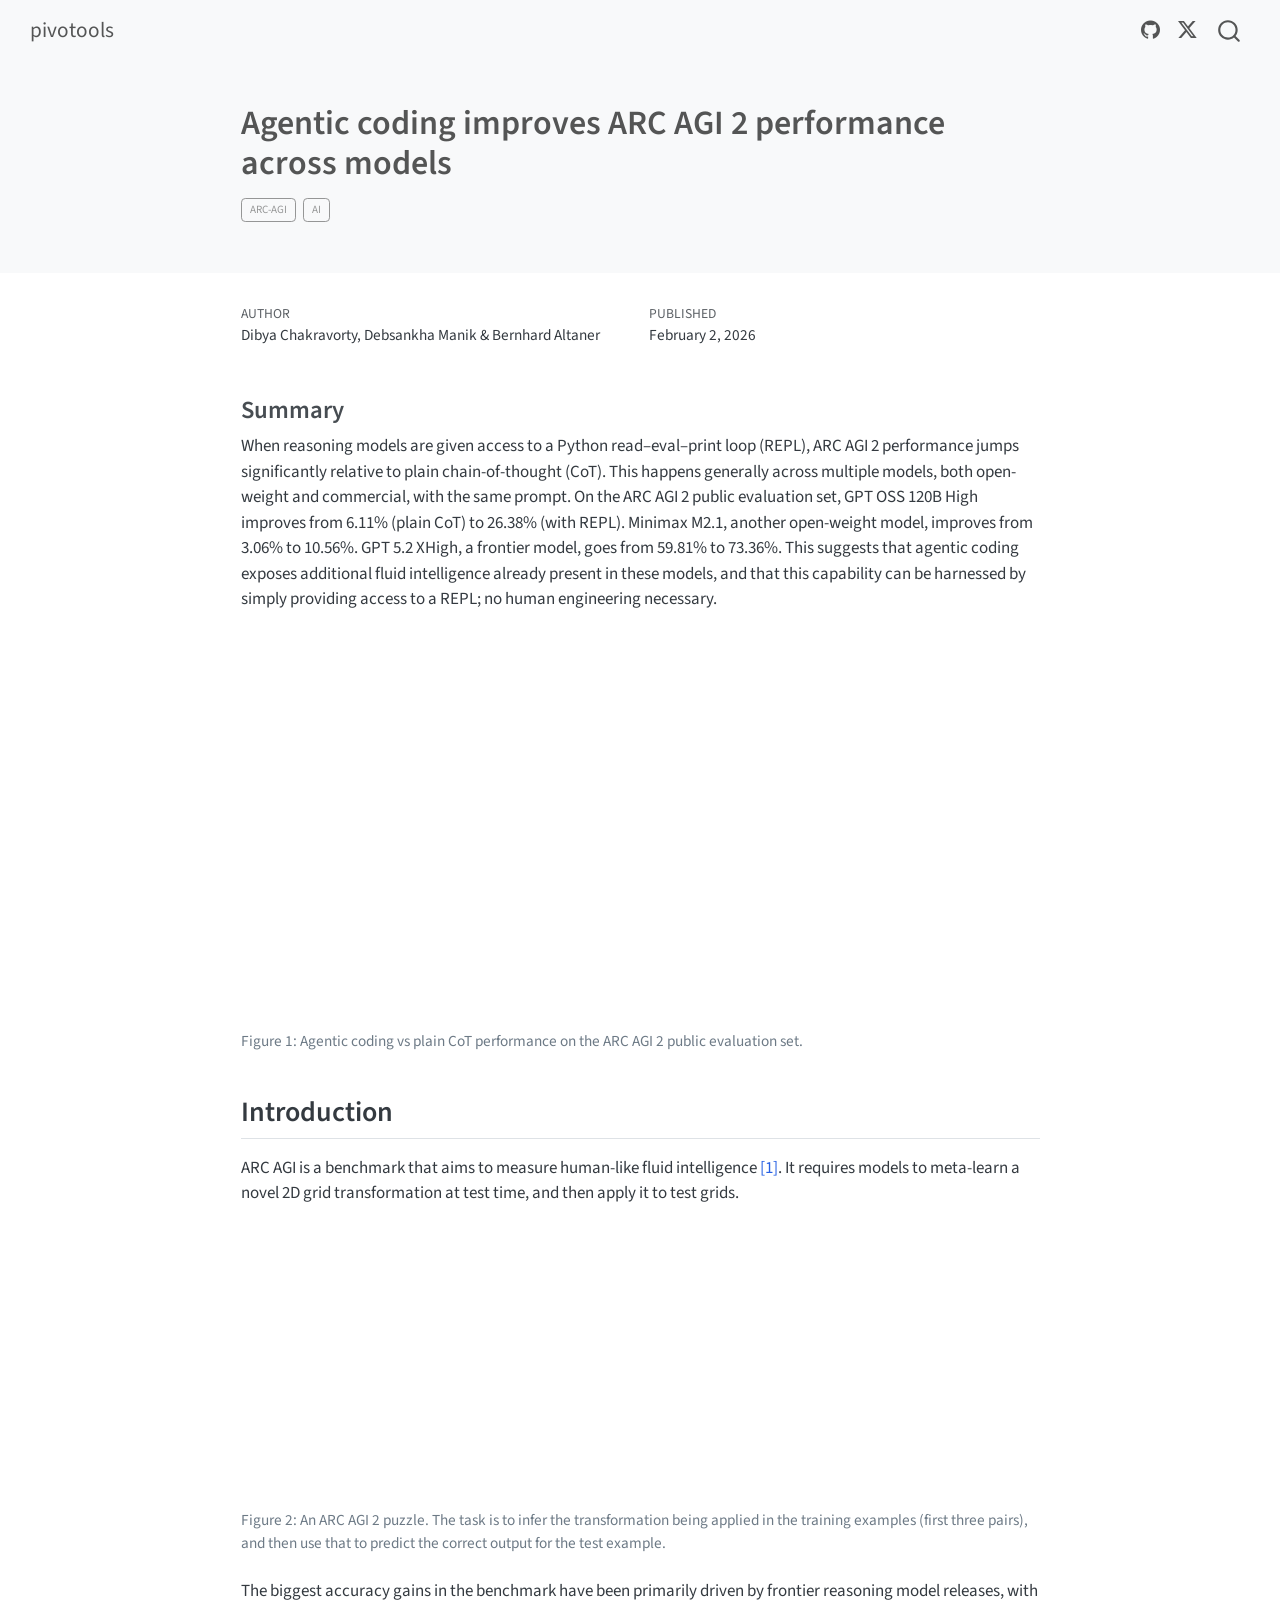
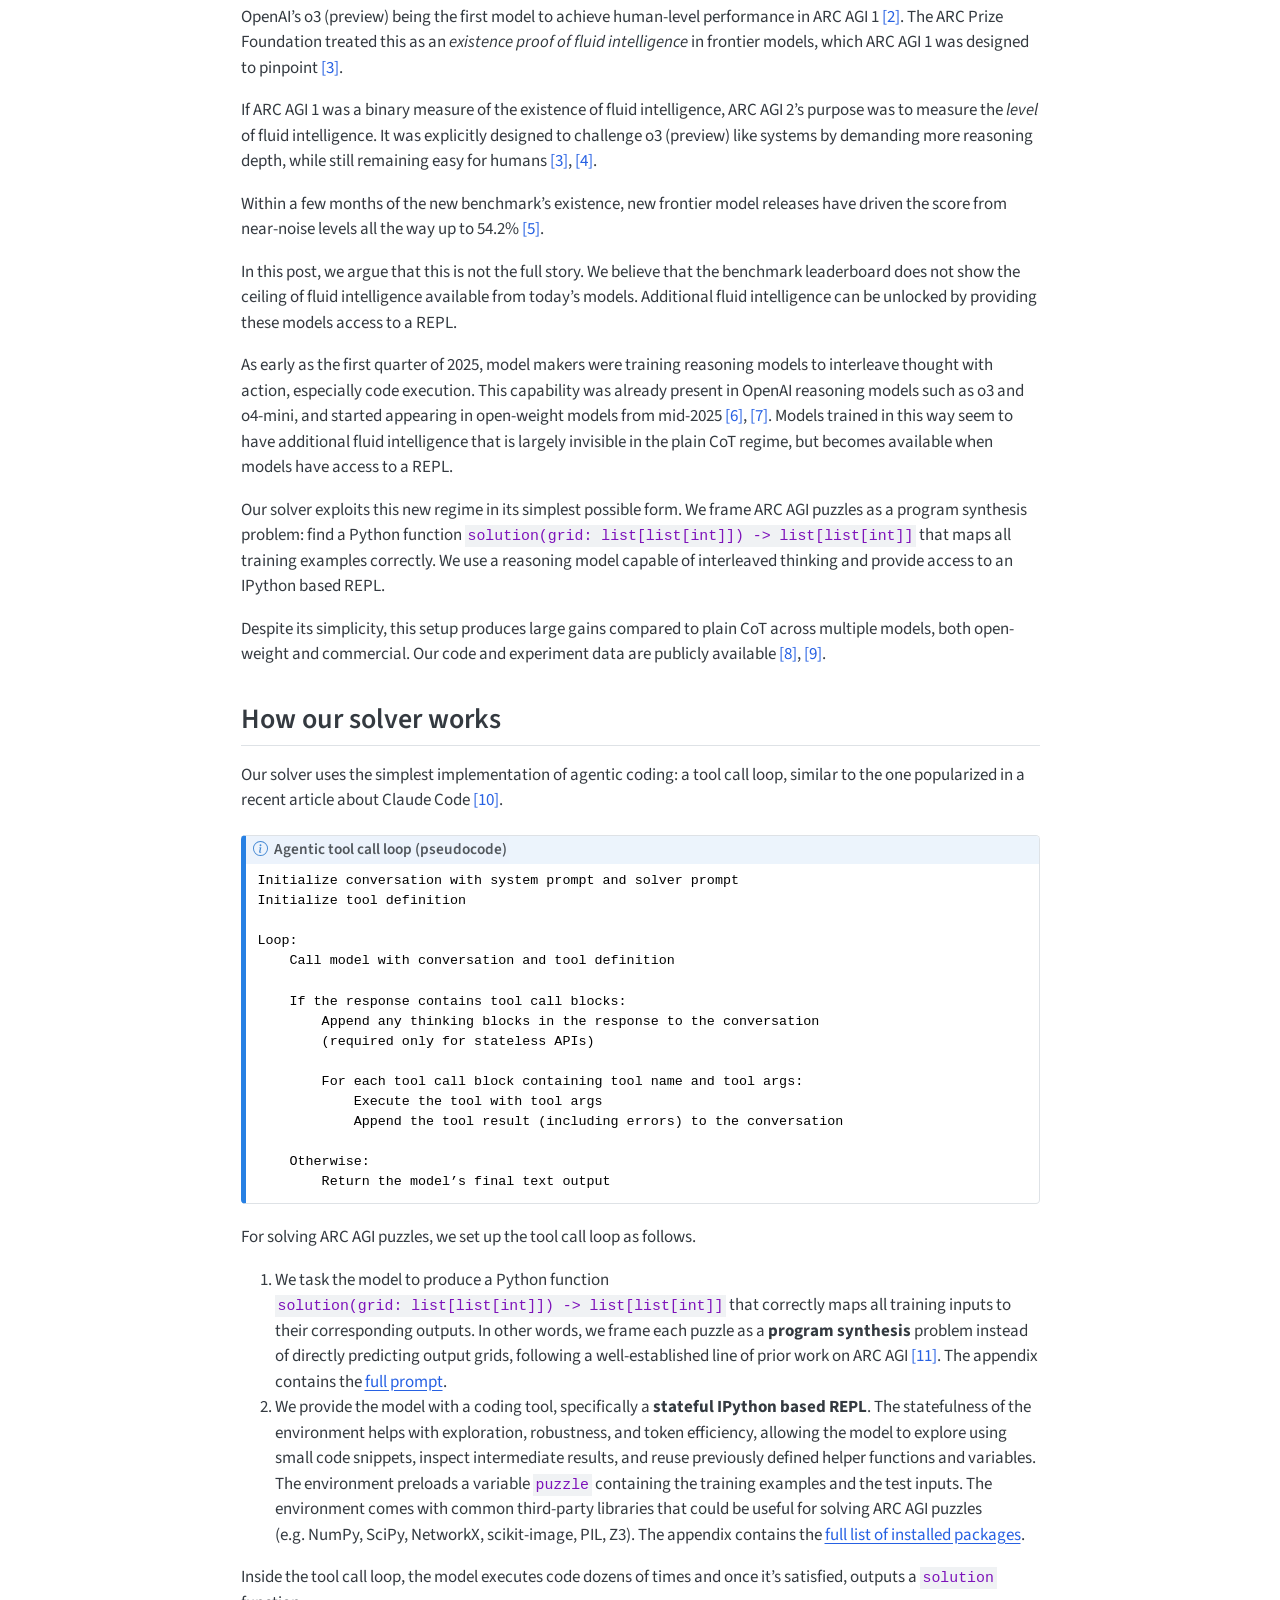
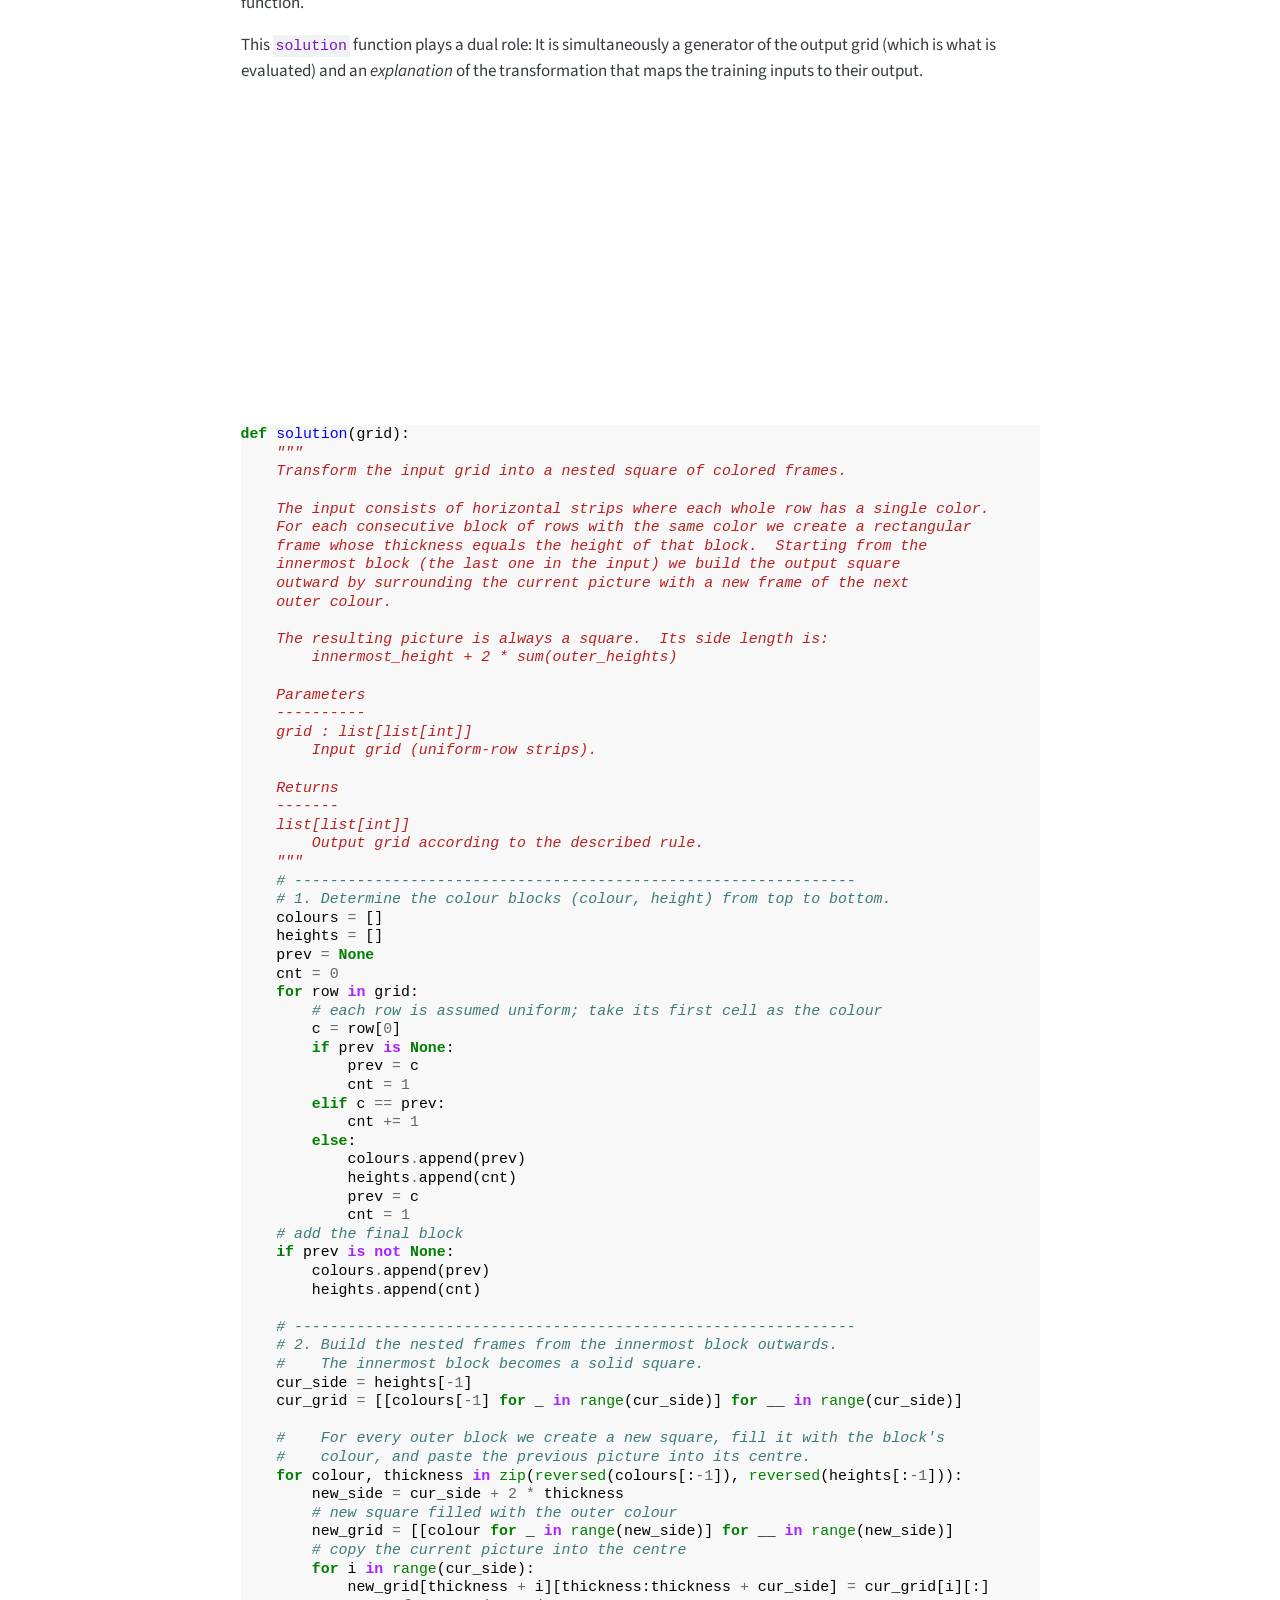
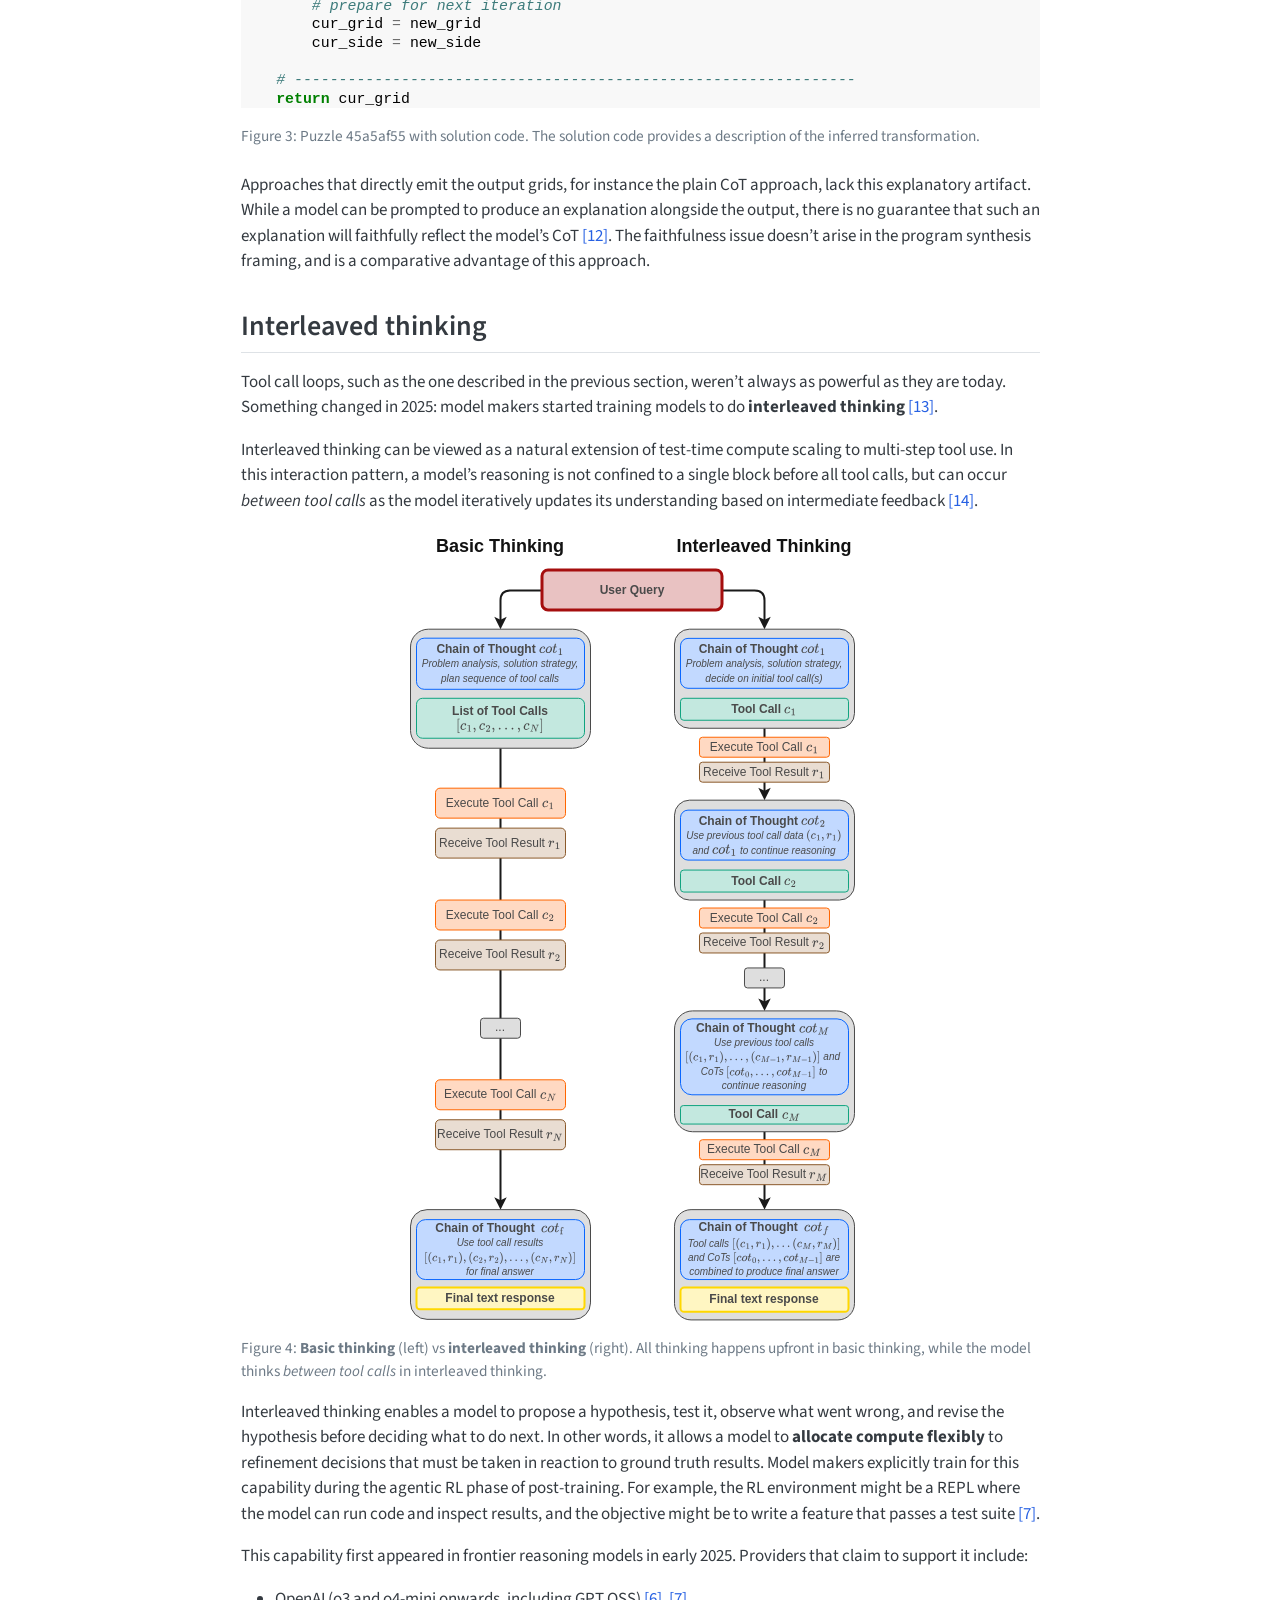
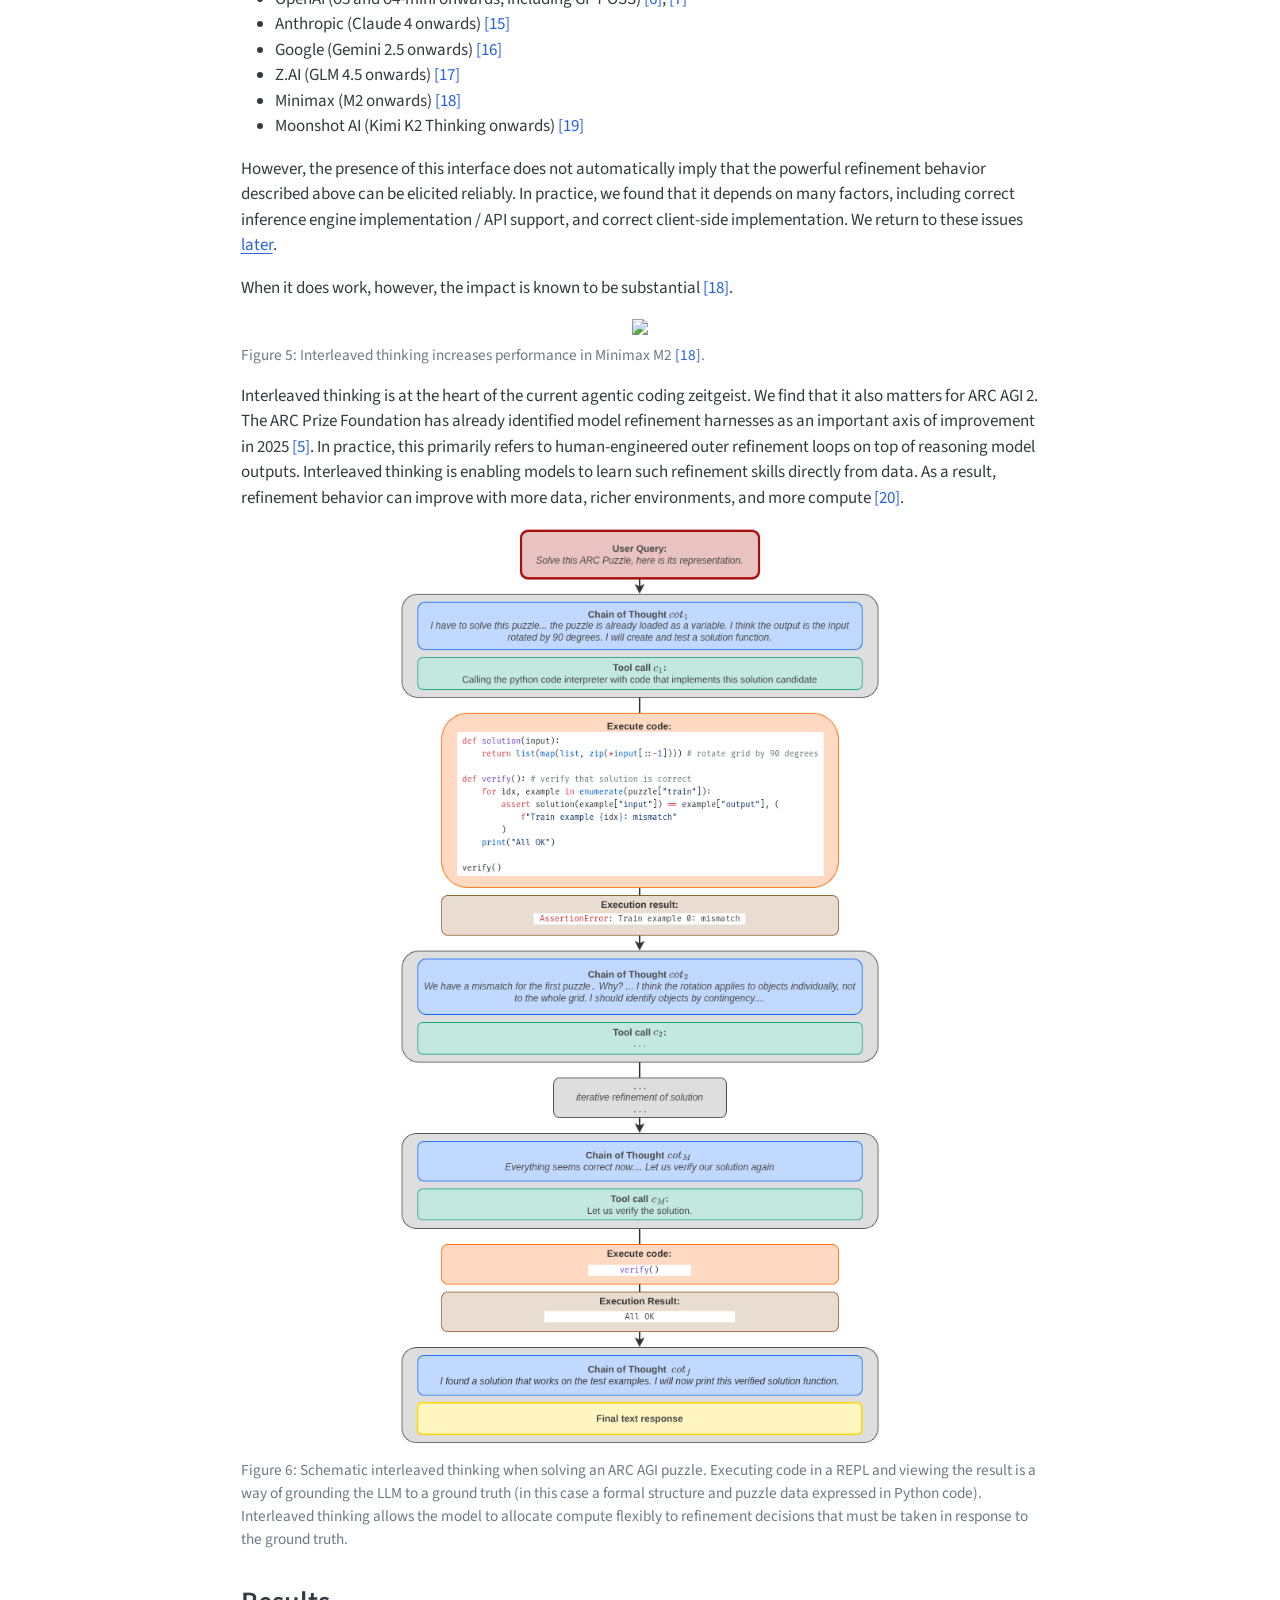
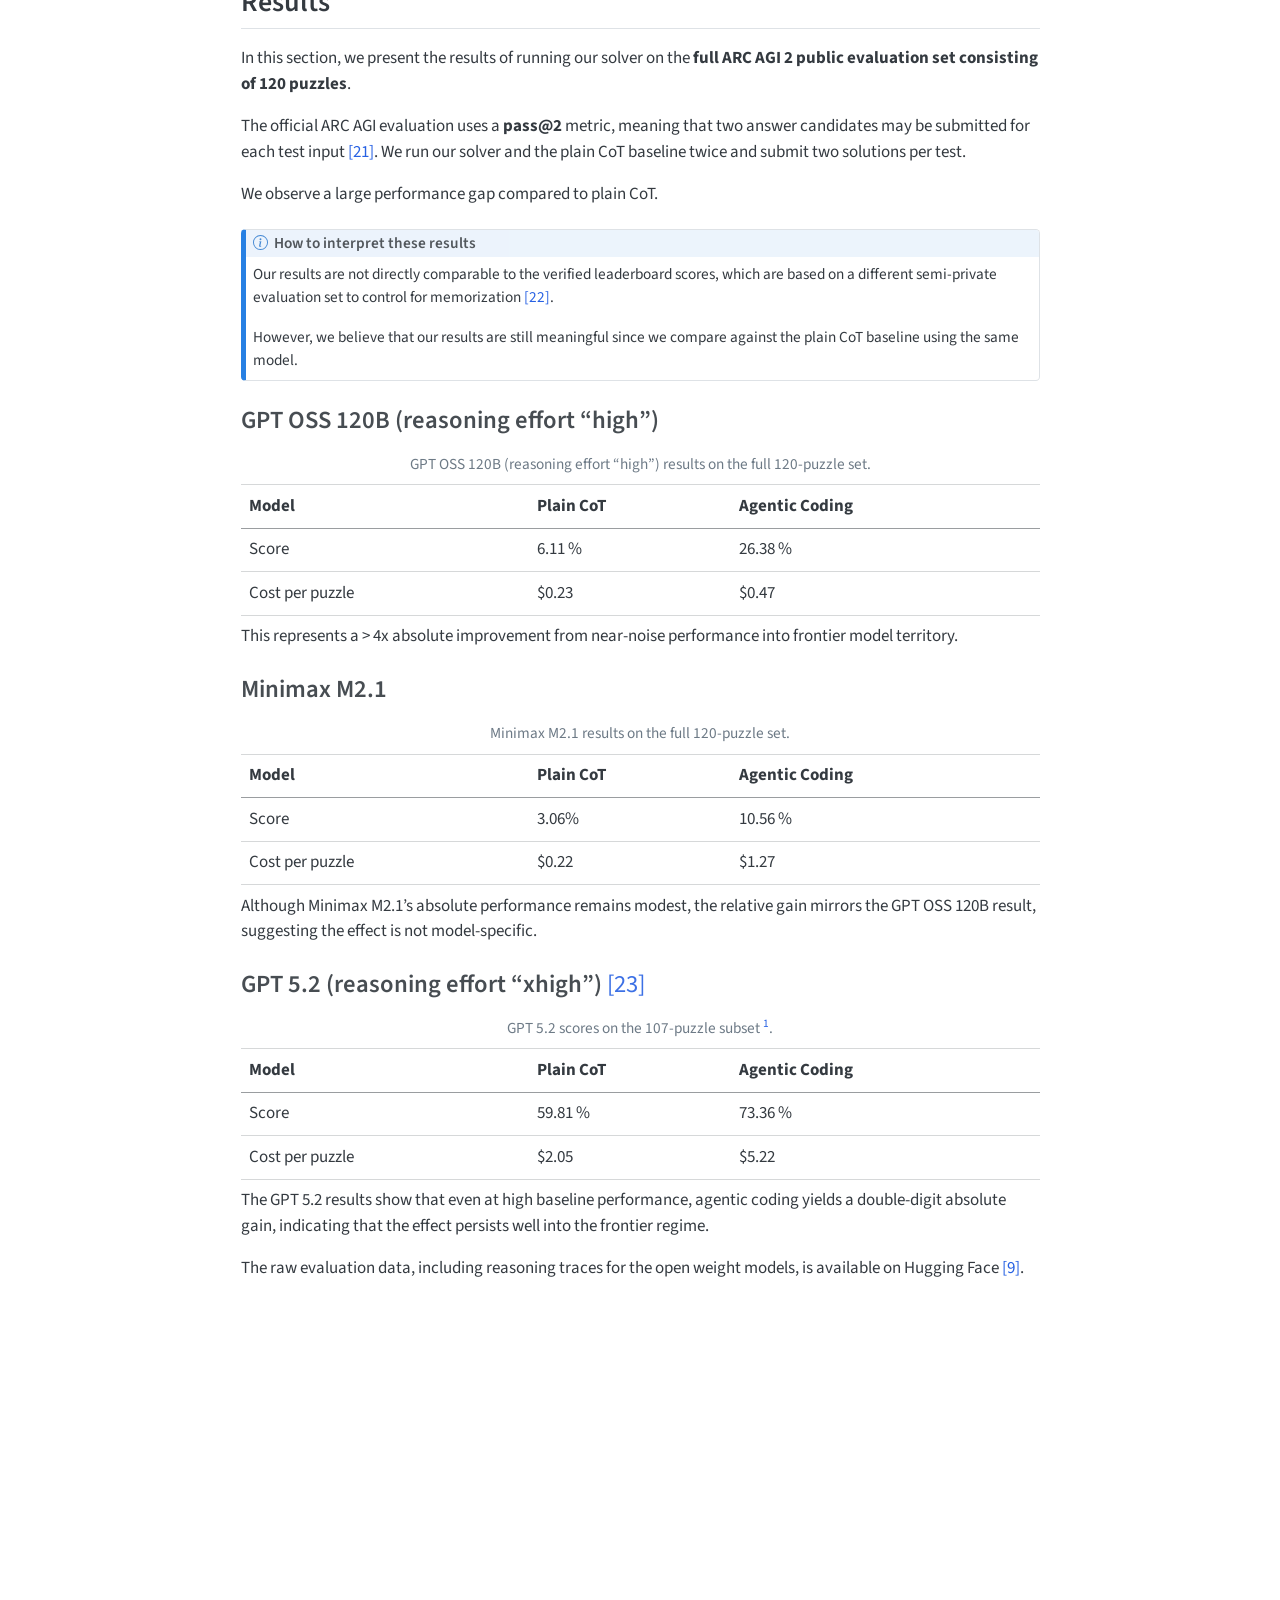
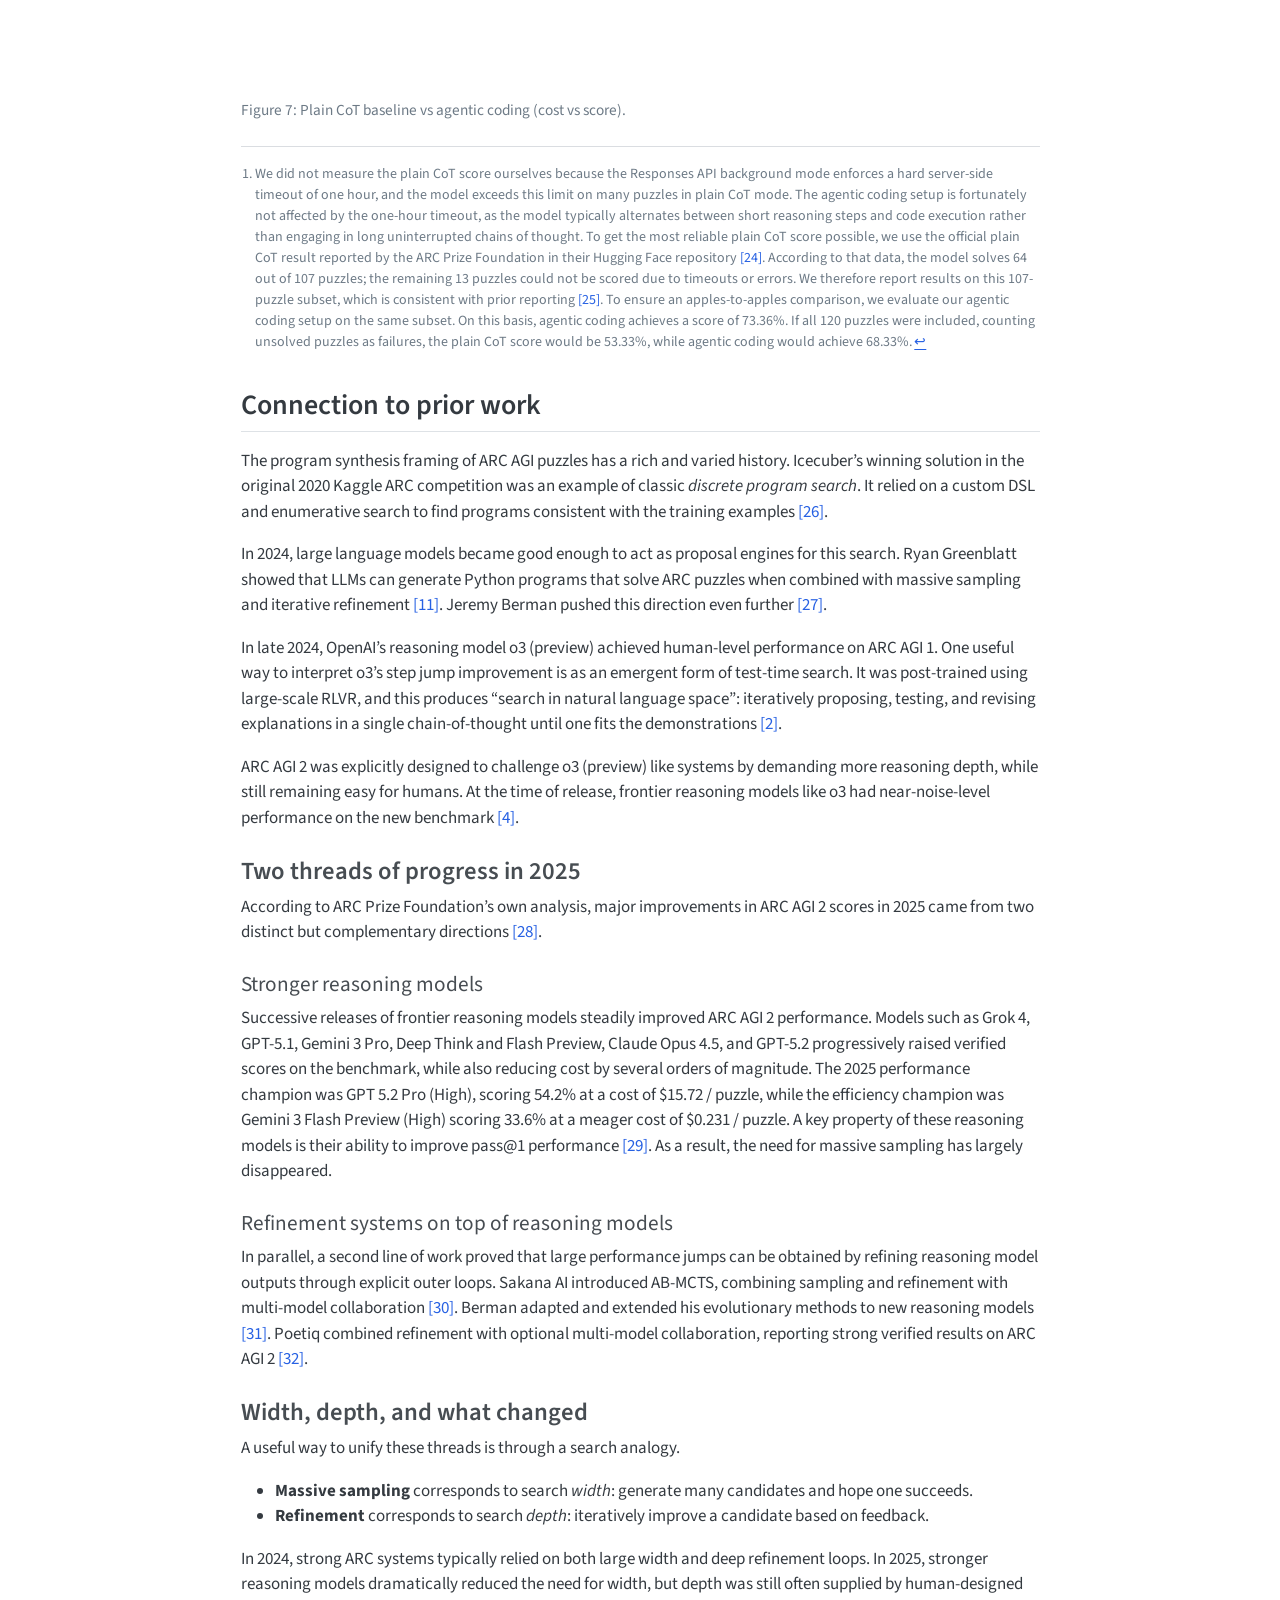
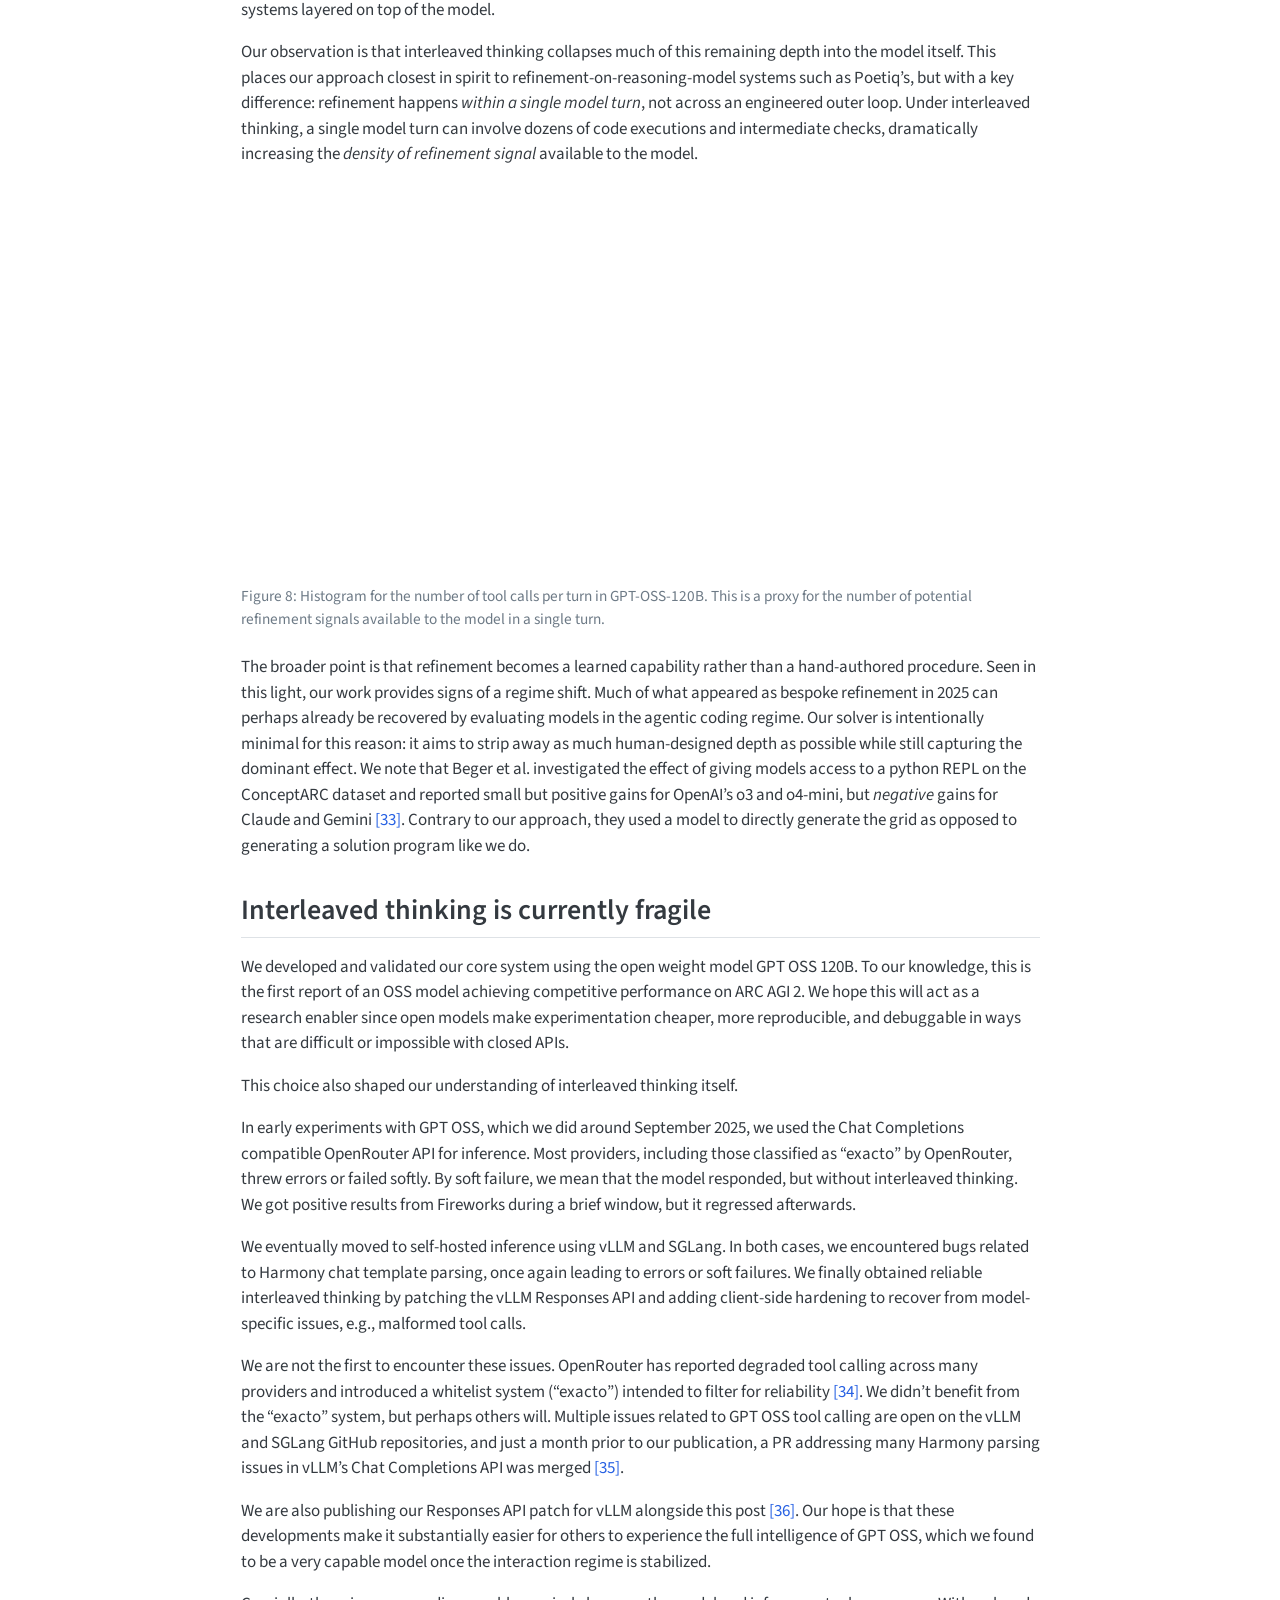
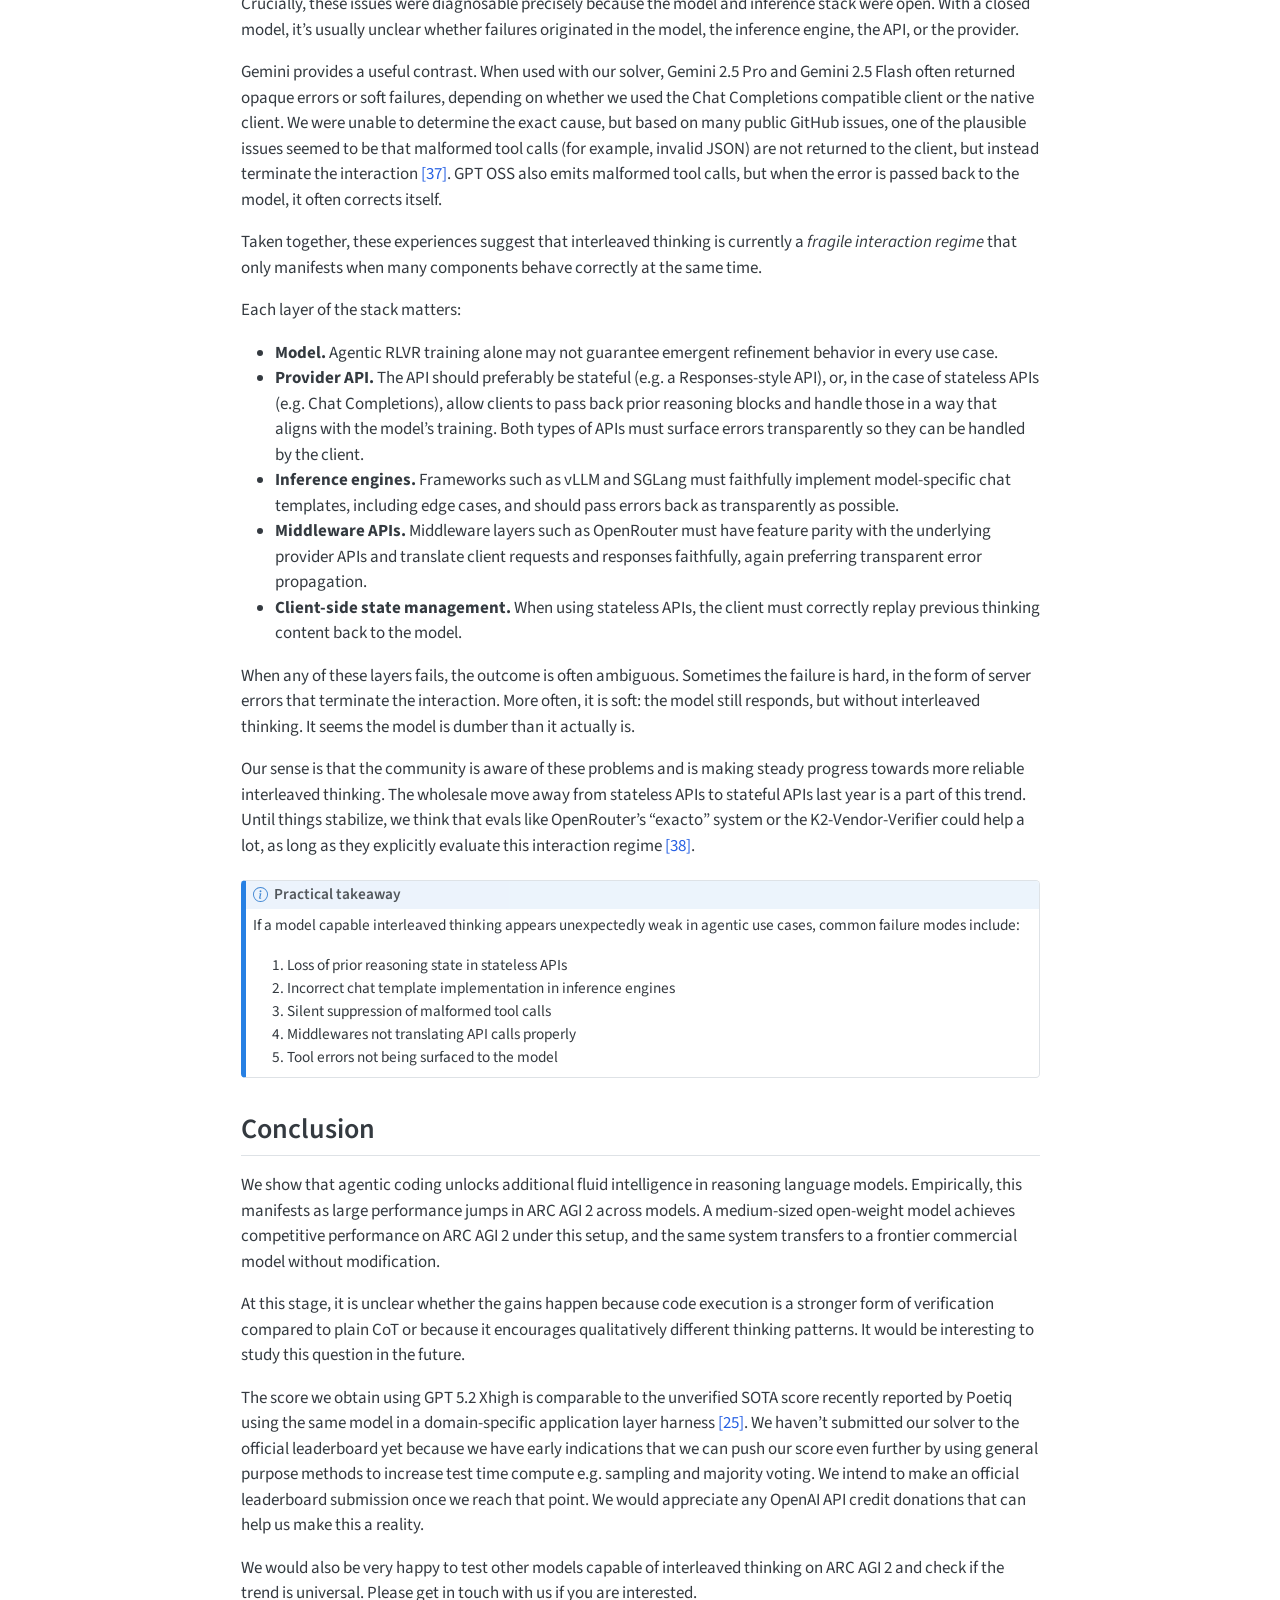
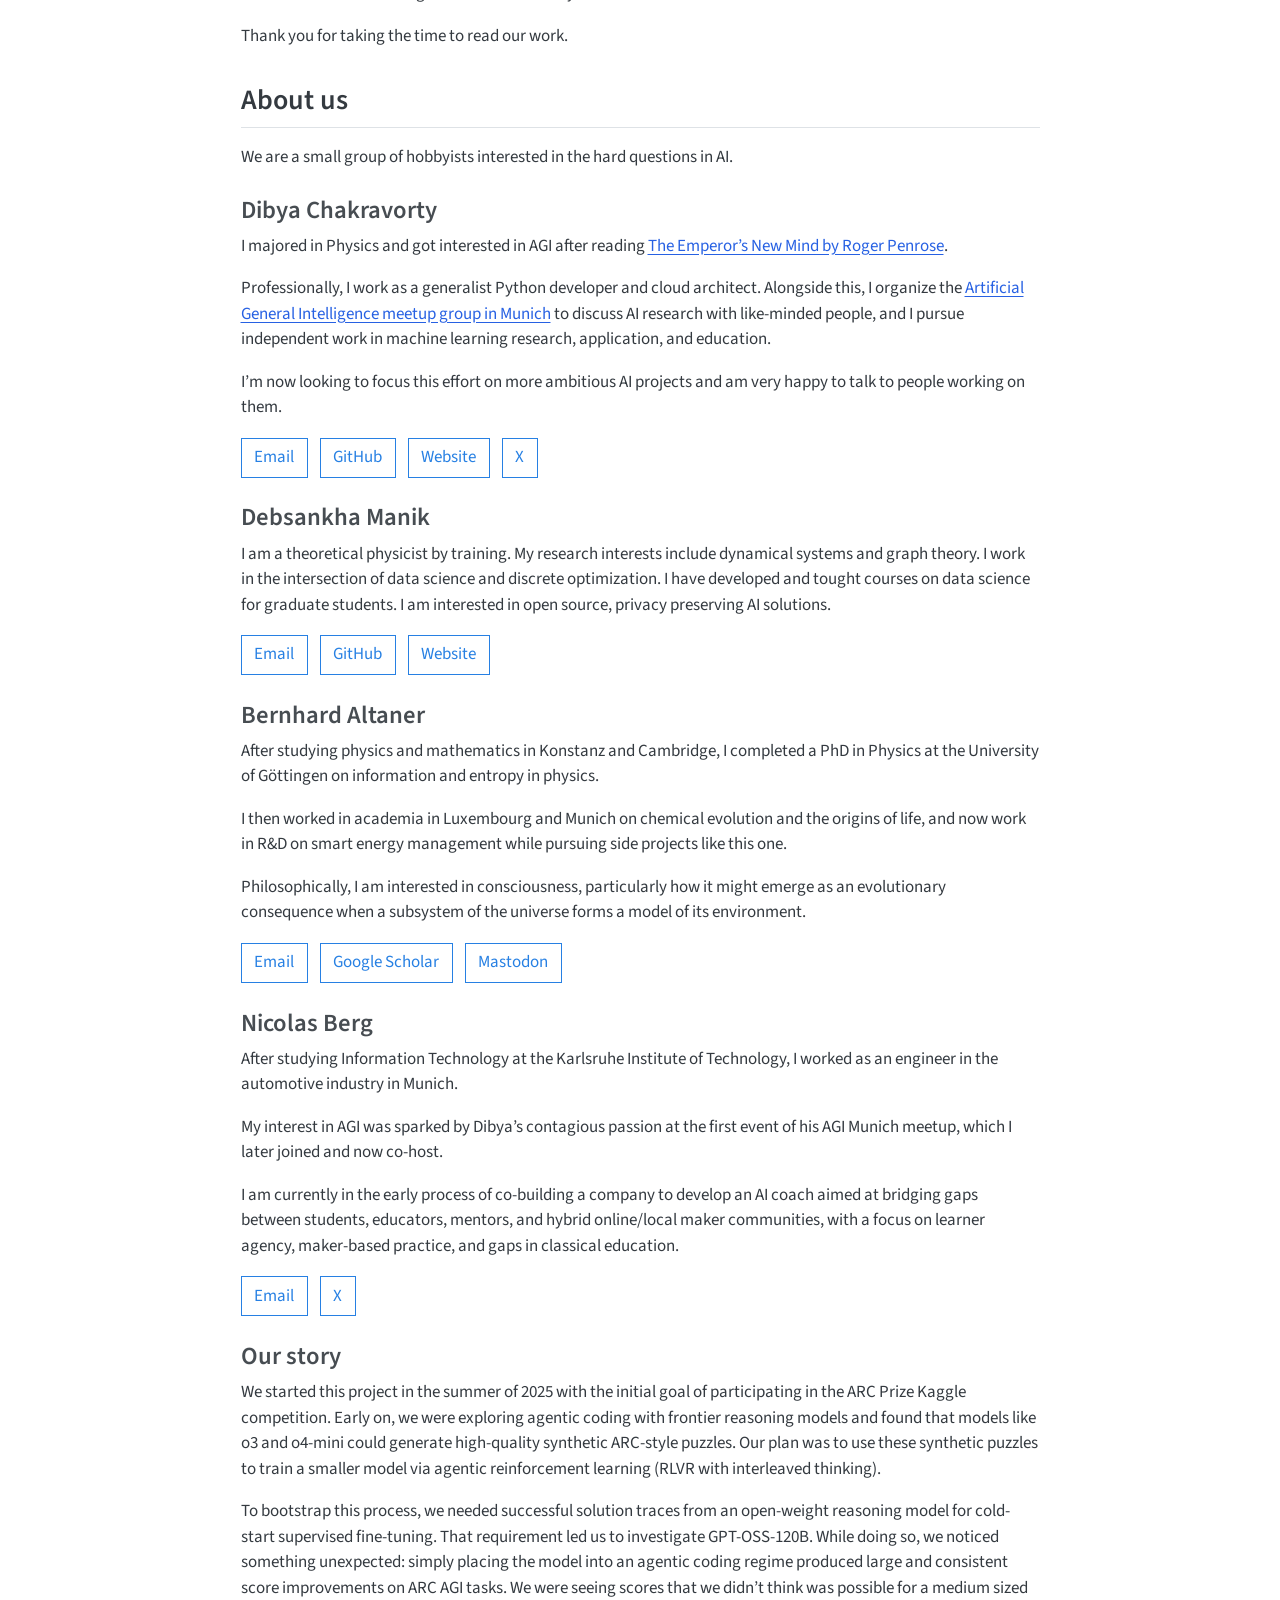
==== commit fa2981e3: "Built site for gh-pages" ====
--- a/posts/agentic_coding_arc_agi/index.html
+++ b/posts/agentic_coding_arc_agi/index.html
@@ -97,7 +97,7 @@
 <link href="../../site_libs/quarto-html/quarto-syntax-highlighting-ed96de9b727972fe78a7b5d16c58bf87.css" rel="stylesheet" id="quarto-text-highlighting-styles">
 <script src="../../site_libs/bootstrap/bootstrap.min.js"></script>
 <link href="../../site_libs/bootstrap/bootstrap-icons.css" rel="stylesheet">
-<link href="../../site_libs/bootstrap/bootstrap-d9b2e695b347dda434ecb1f6f285a4ab.min.css" rel="stylesheet" append-hash="true" id="quarto-bootstrap" data-mode="light">
+<link href="../../site_libs/bootstrap/bootstrap-a4d8066ab99c821fadc425098389dfee.min.css" rel="stylesheet" append-hash="true" id="quarto-bootstrap" data-mode="light">
 <script id="quarto-search-options" type="application/json">{
   "location": "navbar",
   "copy-button": false,
@@ -245,9 +245,9 @@
 <figure class="quarto-float quarto-float-fig figure">
 <div aria-describedby="fig-baseline-interleaved-bars-caption-0ceaefa1-69ba-4598-a22c-09a6ac19f8ca">
 <div>            <script src="https://cdnjs.cloudflare.com/ajax/libs/mathjax/2.7.5/MathJax.js?config=TeX-AMS-MML_SVG"></script><script type="text/javascript">if (window.MathJax && window.MathJax.Hub && window.MathJax.Hub.Config) {window.MathJax.Hub.Config({SVG: {font: "STIX-Web"}});}</script>                <script type="text/javascript">window.PlotlyConfig = {MathJaxConfig: 'local'};</script>
-        <script charset="utf-8" src="https://cdn.plot.ly/plotly-3.3.1.min.js" integrity="sha256-4rD3fugVb/nVJYUv5Ky3v+fYXoouHaBSP20WIJuEiWg=" crossorigin="anonymous"></script>                <div id="1cccbc59-cab2-4559-9ed3-93a53f0c2052" class="plotly-graph-div" style="height:400px; width:550px;"></div>            <script type="text/javascript">                window.PLOTLYENV=window.PLOTLYENV || {};                                if (document.getElementById("1cccbc59-cab2-4559-9ed3-93a53f0c2052")) {                    Plotly.newPlot(                        "1cccbc59-cab2-4559-9ed3-93a53f0c2052",                        [{"customdata":["GPT OSS 120B (High)","Minimax M2.1","GPT 5.2 (X-High)"],"hovertemplate":"%{customdata}\u003cbr\u003ePlain CoT: %{y:.2f}%\u003cextra\u003e\u003c\u002fextra\u003e","marker":{"color":"#808080"},"name":"Plain CoT","x":[-0.15,0.85,1.85],"y":[6.11,3.06,59.809999999999995],"type":"bar"},{"customdata":["GPT OSS 120B (High)","Minimax M2.1","GPT 5.2 (X-High)"],"hovertemplate":"%{customdata}\u003cbr\u003eAgentic Coding: %{y:.2f}%\u003cextra\u003e\u003c\u002fextra\u003e","marker":{"color":"#D2691E"},"name":"Agentic Coding","x":[0.15,1.15,2.15],"y":[26.39,10.56,73.36],"type":"bar"}],                        {"template":{"data":{"histogram2dcontour":[{"type":"histogram2dcontour","colorbar":{"outlinewidth":0,"ticks":""},"colorscale":[[0.0,"#0d0887"],[0.1111111111111111,"#46039f"],[0.2222222222222222,"#7201a8"],[0.3333333333333333,"#9c179e"],[0.4444444444444444,"#bd3786"],[0.5555555555555556,"#d8576b"],[0.6666666666666666,"#ed7953"],[0.7777777777777778,"#fb9f3a"],[0.8888888888888888,"#fdca26"],[1.0,"#f0f921"]]}],"choropleth":[{"type":"choropleth","colorbar":{"outlinewidth":0,"ticks":""}}],"histogram2d":[{"type":"histogram2d","colorbar":{"outlinewidth":0,"ticks":""},"colorscale":[[0.0,"#0d0887"],[0.1111111111111111,"#46039f"],[0.2222222222222222,"#7201a8"],[0.3333333333333333,"#9c179e"],[0.4444444444444444,"#bd3786"],[0.5555555555555556,"#d8576b"],[0.6666666666666666,"#ed7953"],[0.7777777777777778,"#fb9f3a"],[0.8888888888888888,"#fdca26"],[1.0,"#f0f921"]]}],"heatmap":[{"type":"heatmap","colorbar":{"outlinewidth":0,"ticks":""},"colorscale":[[0.0,"#0d0887"],[0.1111111111111111,"#46039f"],[0.2222222222222222,"#7201a8"],[0.3333333333333333,"#9c179e"],[0.4444444444444444,"#bd3786"],[0.5555555555555556,"#d8576b"],[0.6666666666666666,"#ed7953"],[0.7777777777777778,"#fb9f3a"],[0.8888888888888888,"#fdca26"],[1.0,"#f0f921"]]}],"contourcarpet":[{"type":"contourcarpet","colorbar":{"outlinewidth":0,"ticks":""}}],"contour":[{"type":"contour","colorbar":{"outlinewidth":0,"ticks":""},"colorscale":[[0.0,"#0d0887"],[0.1111111111111111,"#46039f"],[0.2222222222222222,"#7201a8"],[0.3333333333333333,"#9c179e"],[0.4444444444444444,"#bd3786"],[0.5555555555555556,"#d8576b"],[0.6666666666666666,"#ed7953"],[0.7777777777777778,"#fb9f3a"],[0.8888888888888888,"#fdca26"],[1.0,"#f0f921"]]}],"surface":[{"type":"surface","colorbar":{"outlinewidth":0,"ticks":""},"colorscale":[[0.0,"#0d0887"],[0.1111111111111111,"#46039f"],[0.2222222222222222,"#7201a8"],[0.3333333333333333,"#9c179e"],[0.4444444444444444,"#bd3786"],[0.5555555555555556,"#d8576b"],[0.6666666666666666,"#ed7953"],[0.7777777777777778,"#fb9f3a"],[0.8888888888888888,"#fdca26"],[1.0,"#f0f921"]]}],"mesh3d":[{"type":"mesh3d","colorbar":{"outlinewidth":0,"ticks":""}}],"scatter":[{"fillpattern":{"fillmode":"overlay","size":10,"solidity":0.2},"type":"scatter"}],"parcoords":[{"type":"parcoords","line":{"colorbar":{"outlinewidth":0,"ticks":""}}}],"scatterpolargl":[{"type":"scatterpolargl","marker":{"colorbar":{"outlinewidth":0,"ticks":""}}}],"bar":[{"error_x":{"color":"#2a3f5f"},"error_y":{"color":"#2a3f5f"},"marker":{"line":{"color":"#E5ECF6","width":0.5},"pattern":{"fillmode":"overlay","size":10,"solidity":0.2}},"type":"bar"}],"scattergeo":[{"type":"scattergeo","marker":{"colorbar":{"outlinewidth":0,"ticks":""}}}],"scatterpolar":[{"type":"scatterpolar","marker":{"colorbar":{"outlinewidth":0,"ticks":""}}}],"histogram":[{"marker":{"pattern":{"fillmode":"overlay","size":10,"solidity":0.2}},"type":"histogram"}],"scattergl":[{"type":"scattergl","marker":{"colorbar":{"outlinewidth":0,"ticks":""}}}],"scatter3d":[{"type":"scatter3d","line":{"colorbar":{"outlinewidth":0,"ticks":""}},"marker":{"colorbar":{"outlinewidth":0,"ticks":""}}}],"scattermap":[{"type":"scattermap","marker":{"colorbar":{"outlinewidth":0,"ticks":""}}}],"scattermapbox":[{"type":"scattermapbox","marker":{"colorbar":{"outlinewidth":0,"ticks":""}}}],"scatterternary":[{"type":"scatterternary","marker":{"colorbar":{"outlinewidth":0,"ticks":""}}}],"scattercarpet":[{"type":"scattercarpet","marker":{"colorbar":{"outlinewidth":0,"ticks":""}}}],"carpet":[{"aaxis":{"endlinecolor":"#2a3f5f","gridcolor":"white","linecolor":"white","minorgridcolor":"white","startlinecolor":"#2a3f5f"},"baxis":{"endlinecolor":"#2a3f5f","gridcolor":"white","linecolor":"white","minorgridcolor":"white","startlinecolor":"#2a3f5f"},"type":"carpet"}],"table":[{"cells":{"fill":{"color":"#EBF0F8"},"line":{"color":"white"}},"header":{"fill":{"color":"#C8D4E3"},"line":{"color":"white"}},"type":"table"}],"barpolar":[{"marker":{"line":{"color":"#E5ECF6","width":0.5},"pattern":{"fillmode":"overlay","size":10,"solidity":0.2}},"type":"barpolar"}],"pie":[{"automargin":true,"type":"pie"}]},"layout":{"autotypenumbers":"strict","colorway":["#636efa","#EF553B","#00cc96","#ab63fa","#FFA15A","#19d3f3","#FF6692","#B6E880","#FF97FF","#FECB52"],"font":{"color":"#2a3f5f"},"hovermode":"closest","hoverlabel":{"align":"left"},"paper_bgcolor":"white","plot_bgcolor":"#E5ECF6","polar":{"bgcolor":"#E5ECF6","angularaxis":{"gridcolor":"white","linecolor":"white","ticks":""},"radialaxis":{"gridcolor":"white","linecolor":"white","ticks":""}},"ternary":{"bgcolor":"#E5ECF6","aaxis":{"gridcolor":"white","linecolor":"white","ticks":""},"baxis":{"gridcolor":"white","linecolor":"white","ticks":""},"caxis":{"gridcolor":"white","linecolor":"white","ticks":""}},"coloraxis":{"colorbar":{"outlinewidth":0,"ticks":""}},"colorscale":{"sequential":[[0.0,"#0d0887"],[0.1111111111111111,"#46039f"],[0.2222222222222222,"#7201a8"],[0.3333333333333333,"#9c179e"],[0.4444444444444444,"#bd3786"],[0.5555555555555556,"#d8576b"],[0.6666666666666666,"#ed7953"],[0.7777777777777778,"#fb9f3a"],[0.8888888888888888,"#fdca26"],[1.0,"#f0f921"]],"sequentialminus":[[0.0,"#0d0887"],[0.1111111111111111,"#46039f"],[0.2222222222222222,"#7201a8"],[0.3333333333333333,"#9c179e"],[0.4444444444444444,"#bd3786"],[0.5555555555555556,"#d8576b"],[0.6666666666666666,"#ed7953"],[0.7777777777777778,"#fb9f3a"],[0.8888888888888888,"#fdca26"],[1.0,"#f0f921"]],"diverging":[[0,"#8e0152"],[0.1,"#c51b7d"],[0.2,"#de77ae"],[0.3,"#f1b6da"],[0.4,"#fde0ef"],[0.5,"#f7f7f7"],[0.6,"#e6f5d0"],[0.7,"#b8e186"],[0.8,"#7fbc41"],[0.9,"#4d9221"],[1,"#276419"]]},"xaxis":{"gridcolor":"white","linecolor":"white","ticks":"","title":{"standoff":15},"zerolinecolor":"white","automargin":true,"zerolinewidth":2},"yaxis":{"gridcolor":"white","linecolor":"white","ticks":"","title":{"standoff":15},"zerolinecolor":"white","automargin":true,"zerolinewidth":2},"scene":{"xaxis":{"backgroundcolor":"#E5ECF6","gridcolor":"white","linecolor":"white","showbackground":true,"ticks":"","zerolinecolor":"white","gridwidth":2},"yaxis":{"backgroundcolor":"#E5ECF6","gridcolor":"white","linecolor":"white","showbackground":true,"ticks":"","zerolinecolor":"white","gridwidth":2},"zaxis":{"backgroundcolor":"#E5ECF6","gridcolor":"white","linecolor":"white","showbackground":true,"ticks":"","zerolinecolor":"white","gridwidth":2}},"shapedefaults":{"line":{"color":"#2a3f5f"}},"annotationdefaults":{"arrowcolor":"#2a3f5f","arrowhead":0,"arrowwidth":1},"geo":{"bgcolor":"white","landcolor":"#E5ECF6","subunitcolor":"white","showland":true,"showlakes":true,"lakecolor":"white"},"title":{"x":0.05},"mapbox":{"style":"light"},"margin":{"b":0,"l":0,"r":0,"t":30}}},"xaxis":{"tickmode":"array","tickvals":[0,1,2],"ticktext":["GPT OSS 120B (High)","Minimax M2.1","GPT 5.2 (X-High)"],"title":{"text":"Model"},"showgrid":false,"gridcolor":"rgba(0,0,0,0.1)"},"yaxis":{"title":{"text":"Score [%]"},"type":"linear","showgrid":true,"gridcolor":"rgba(0,0,0,0.1)","range":[-2,82]},"margin":{"l":50,"r":50,"t":40,"b":60},"showlegend":true,"height":400,"width":550,"plot_bgcolor":"rgba(0,0,0,0)","paper_bgcolor":"rgba(0,0,0,0)"},                        {"staticPlot": true, "displayModeBar": false, "responsive": false}                    ).then(function(){
+        <script charset="utf-8" src="https://cdn.plot.ly/plotly-3.3.1.min.js" integrity="sha256-4rD3fugVb/nVJYUv5Ky3v+fYXoouHaBSP20WIJuEiWg=" crossorigin="anonymous"></script>                <div id="839ac0cc-9bce-4e68-991f-87d2a0b714d0" class="plotly-graph-div" style="height:400px; width:550px;"></div>            <script type="text/javascript">                window.PLOTLYENV=window.PLOTLYENV || {};                                if (document.getElementById("839ac0cc-9bce-4e68-991f-87d2a0b714d0")) {                    Plotly.newPlot(                        "839ac0cc-9bce-4e68-991f-87d2a0b714d0",                        [{"customdata":["GPT OSS 120B (High)","Minimax M2.1","GPT 5.2 (X-High)"],"hovertemplate":"%{customdata}\u003cbr\u003ePlain CoT: %{y:.2f}%\u003cextra\u003e\u003c\u002fextra\u003e","marker":{"color":"#808080"},"name":"Plain CoT","x":[-0.15,0.85,1.85],"y":[6.11,3.06,59.809999999999995],"type":"bar"},{"customdata":["GPT OSS 120B (High)","Minimax M2.1","GPT 5.2 (X-High)"],"hovertemplate":"%{customdata}\u003cbr\u003eAgentic Coding: %{y:.2f}%\u003cextra\u003e\u003c\u002fextra\u003e","marker":{"color":"#D2691E"},"name":"Agentic Coding","x":[0.15,1.15,2.15],"y":[26.39,10.56,73.36],"type":"bar"}],                        {"template":{"data":{"histogram2dcontour":[{"type":"histogram2dcontour","colorbar":{"outlinewidth":0,"ticks":""},"colorscale":[[0.0,"#0d0887"],[0.1111111111111111,"#46039f"],[0.2222222222222222,"#7201a8"],[0.3333333333333333,"#9c179e"],[0.4444444444444444,"#bd3786"],[0.5555555555555556,"#d8576b"],[0.6666666666666666,"#ed7953"],[0.7777777777777778,"#fb9f3a"],[0.8888888888888888,"#fdca26"],[1.0,"#f0f921"]]}],"choropleth":[{"type":"choropleth","colorbar":{"outlinewidth":0,"ticks":""}}],"histogram2d":[{"type":"histogram2d","colorbar":{"outlinewidth":0,"ticks":""},"colorscale":[[0.0,"#0d0887"],[0.1111111111111111,"#46039f"],[0.2222222222222222,"#7201a8"],[0.3333333333333333,"#9c179e"],[0.4444444444444444,"#bd3786"],[0.5555555555555556,"#d8576b"],[0.6666666666666666,"#ed7953"],[0.7777777777777778,"#fb9f3a"],[0.8888888888888888,"#fdca26"],[1.0,"#f0f921"]]}],"heatmap":[{"type":"heatmap","colorbar":{"outlinewidth":0,"ticks":""},"colorscale":[[0.0,"#0d0887"],[0.1111111111111111,"#46039f"],[0.2222222222222222,"#7201a8"],[0.3333333333333333,"#9c179e"],[0.4444444444444444,"#bd3786"],[0.5555555555555556,"#d8576b"],[0.6666666666666666,"#ed7953"],[0.7777777777777778,"#fb9f3a"],[0.8888888888888888,"#fdca26"],[1.0,"#f0f921"]]}],"contourcarpet":[{"type":"contourcarpet","colorbar":{"outlinewidth":0,"ticks":""}}],"contour":[{"type":"contour","colorbar":{"outlinewidth":0,"ticks":""},"colorscale":[[0.0,"#0d0887"],[0.1111111111111111,"#46039f"],[0.2222222222222222,"#7201a8"],[0.3333333333333333,"#9c179e"],[0.4444444444444444,"#bd3786"],[0.5555555555555556,"#d8576b"],[0.6666666666666666,"#ed7953"],[0.7777777777777778,"#fb9f3a"],[0.8888888888888888,"#fdca26"],[1.0,"#f0f921"]]}],"surface":[{"type":"surface","colorbar":{"outlinewidth":0,"ticks":""},"colorscale":[[0.0,"#0d0887"],[0.1111111111111111,"#46039f"],[0.2222222222222222,"#7201a8"],[0.3333333333333333,"#9c179e"],[0.4444444444444444,"#bd3786"],[0.5555555555555556,"#d8576b"],[0.6666666666666666,"#ed7953"],[0.7777777777777778,"#fb9f3a"],[0.8888888888888888,"#fdca26"],[1.0,"#f0f921"]]}],"mesh3d":[{"type":"mesh3d","colorbar":{"outlinewidth":0,"ticks":""}}],"scatter":[{"fillpattern":{"fillmode":"overlay","size":10,"solidity":0.2},"type":"scatter"}],"parcoords":[{"type":"parcoords","line":{"colorbar":{"outlinewidth":0,"ticks":""}}}],"scatterpolargl":[{"type":"scatterpolargl","marker":{"colorbar":{"outlinewidth":0,"ticks":""}}}],"bar":[{"error_x":{"color":"#2a3f5f"},"error_y":{"color":"#2a3f5f"},"marker":{"line":{"color":"#E5ECF6","width":0.5},"pattern":{"fillmode":"overlay","size":10,"solidity":0.2}},"type":"bar"}],"scattergeo":[{"type":"scattergeo","marker":{"colorbar":{"outlinewidth":0,"ticks":""}}}],"scatterpolar":[{"type":"scatterpolar","marker":{"colorbar":{"outlinewidth":0,"ticks":""}}}],"histogram":[{"marker":{"pattern":{"fillmode":"overlay","size":10,"solidity":0.2}},"type":"histogram"}],"scattergl":[{"type":"scattergl","marker":{"colorbar":{"outlinewidth":0,"ticks":""}}}],"scatter3d":[{"type":"scatter3d","line":{"colorbar":{"outlinewidth":0,"ticks":""}},"marker":{"colorbar":{"outlinewidth":0,"ticks":""}}}],"scattermap":[{"type":"scattermap","marker":{"colorbar":{"outlinewidth":0,"ticks":""}}}],"scattermapbox":[{"type":"scattermapbox","marker":{"colorbar":{"outlinewidth":0,"ticks":""}}}],"scatterternary":[{"type":"scatterternary","marker":{"colorbar":{"outlinewidth":0,"ticks":""}}}],"scattercarpet":[{"type":"scattercarpet","marker":{"colorbar":{"outlinewidth":0,"ticks":""}}}],"carpet":[{"aaxis":{"endlinecolor":"#2a3f5f","gridcolor":"white","linecolor":"white","minorgridcolor":"white","startlinecolor":"#2a3f5f"},"baxis":{"endlinecolor":"#2a3f5f","gridcolor":"white","linecolor":"white","minorgridcolor":"white","startlinecolor":"#2a3f5f"},"type":"carpet"}],"table":[{"cells":{"fill":{"color":"#EBF0F8"},"line":{"color":"white"}},"header":{"fill":{"color":"#C8D4E3"},"line":{"color":"white"}},"type":"table"}],"barpolar":[{"marker":{"line":{"color":"#E5ECF6","width":0.5},"pattern":{"fillmode":"overlay","size":10,"solidity":0.2}},"type":"barpolar"}],"pie":[{"automargin":true,"type":"pie"}]},"layout":{"autotypenumbers":"strict","colorway":["#636efa","#EF553B","#00cc96","#ab63fa","#FFA15A","#19d3f3","#FF6692","#B6E880","#FF97FF","#FECB52"],"font":{"color":"#2a3f5f"},"hovermode":"closest","hoverlabel":{"align":"left"},"paper_bgcolor":"white","plot_bgcolor":"#E5ECF6","polar":{"bgcolor":"#E5ECF6","angularaxis":{"gridcolor":"white","linecolor":"white","ticks":""},"radialaxis":{"gridcolor":"white","linecolor":"white","ticks":""}},"ternary":{"bgcolor":"#E5ECF6","aaxis":{"gridcolor":"white","linecolor":"white","ticks":""},"baxis":{"gridcolor":"white","linecolor":"white","ticks":""},"caxis":{"gridcolor":"white","linecolor":"white","ticks":""}},"coloraxis":{"colorbar":{"outlinewidth":0,"ticks":""}},"colorscale":{"sequential":[[0.0,"#0d0887"],[0.1111111111111111,"#46039f"],[0.2222222222222222,"#7201a8"],[0.3333333333333333,"#9c179e"],[0.4444444444444444,"#bd3786"],[0.5555555555555556,"#d8576b"],[0.6666666666666666,"#ed7953"],[0.7777777777777778,"#fb9f3a"],[0.8888888888888888,"#fdca26"],[1.0,"#f0f921"]],"sequentialminus":[[0.0,"#0d0887"],[0.1111111111111111,"#46039f"],[0.2222222222222222,"#7201a8"],[0.3333333333333333,"#9c179e"],[0.4444444444444444,"#bd3786"],[0.5555555555555556,"#d8576b"],[0.6666666666666666,"#ed7953"],[0.7777777777777778,"#fb9f3a"],[0.8888888888888888,"#fdca26"],[1.0,"#f0f921"]],"diverging":[[0,"#8e0152"],[0.1,"#c51b7d"],[0.2,"#de77ae"],[0.3,"#f1b6da"],[0.4,"#fde0ef"],[0.5,"#f7f7f7"],[0.6,"#e6f5d0"],[0.7,"#b8e186"],[0.8,"#7fbc41"],[0.9,"#4d9221"],[1,"#276419"]]},"xaxis":{"gridcolor":"white","linecolor":"white","ticks":"","title":{"standoff":15},"zerolinecolor":"white","automargin":true,"zerolinewidth":2},"yaxis":{"gridcolor":"white","linecolor":"white","ticks":"","title":{"standoff":15},"zerolinecolor":"white","automargin":true,"zerolinewidth":2},"scene":{"xaxis":{"backgroundcolor":"#E5ECF6","gridcolor":"white","linecolor":"white","showbackground":true,"ticks":"","zerolinecolor":"white","gridwidth":2},"yaxis":{"backgroundcolor":"#E5ECF6","gridcolor":"white","linecolor":"white","showbackground":true,"ticks":"","zerolinecolor":"white","gridwidth":2},"zaxis":{"backgroundcolor":"#E5ECF6","gridcolor":"white","linecolor":"white","showbackground":true,"ticks":"","zerolinecolor":"white","gridwidth":2}},"shapedefaults":{"line":{"color":"#2a3f5f"}},"annotationdefaults":{"arrowcolor":"#2a3f5f","arrowhead":0,"arrowwidth":1},"geo":{"bgcolor":"white","landcolor":"#E5ECF6","subunitcolor":"white","showland":true,"showlakes":true,"lakecolor":"white"},"title":{"x":0.05},"mapbox":{"style":"light"},"margin":{"b":0,"l":0,"r":0,"t":30}}},"xaxis":{"tickmode":"array","tickvals":[0,1,2],"ticktext":["GPT OSS 120B (High)","Minimax M2.1","GPT 5.2 (X-High)"],"title":{"text":"Model"},"showgrid":false,"gridcolor":"rgba(0,0,0,0.1)"},"yaxis":{"title":{"text":"Score [%]"},"type":"linear","showgrid":true,"gridcolor":"rgba(0,0,0,0.1)","range":[-2,82]},"margin":{"l":50,"r":50,"t":40,"b":60},"showlegend":true,"height":400,"width":550,"plot_bgcolor":"rgba(0,0,0,0)","paper_bgcolor":"rgba(0,0,0,0)"},                        {"staticPlot": true, "displayModeBar": false, "responsive": false}                    ).then(function(){
                             
-var gd = document.getElementById('1cccbc59-cab2-4559-9ed3-93a53f0c2052');
+var gd = document.getElementById('839ac0cc-9bce-4e68-991f-87d2a0b714d0');
 var x = new MutationObserver(function (mutations, observer) {{
         var display = window.getComputedStyle(gd).display;
         if (!display || display === 'none') {{
@@ -286,9 +286,9 @@
 <figure class="quarto-float quarto-float-fig figure">
 <div aria-describedby="fig-puzzle-example-caption-0ceaefa1-69ba-4598-a22c-09a6ac19f8ca">
 <div>            <script src="https://cdnjs.cloudflare.com/ajax/libs/mathjax/2.7.5/MathJax.js?config=TeX-AMS-MML_SVG"></script><script type="text/javascript">if (window.MathJax && window.MathJax.Hub && window.MathJax.Hub.Config) {window.MathJax.Hub.Config({SVG: {font: "STIX-Web"}});}</script>                <script type="text/javascript">window.PlotlyConfig = {MathJaxConfig: 'local'};</script>
-        <script charset="utf-8" src="https://cdn.plot.ly/plotly-3.3.1.min.js" integrity="sha256-4rD3fugVb/nVJYUv5Ky3v+fYXoouHaBSP20WIJuEiWg=" crossorigin="anonymous"></script>                <div id="067bd735-e5a4-4c0c-b362-a09a6fee20d8" class="plotly-graph-div" style="height:285px; width:555px;"></div>            <script type="text/javascript">                window.PLOTLYENV=window.PLOTLYENV || {};                                if (document.getElementById("067bd735-e5a4-4c0c-b362-a09a6fee20d8")) {                    Plotly.newPlot(                        "067bd735-e5a4-4c0c-b362-a09a6fee20d8",                        [{"colorscale":[[0.0,"#000"],[0.1,"#000"],[0.1,"#0074D9"],[0.2,"#0074D9"],[0.2,"#FF4136"],[0.3,"#FF4136"],[0.3,"#2ECC40"],[0.4,"#2ECC40"],[0.4,"#FFDC00"],[0.5,"#FFDC00"],[0.5,"#AAAAAA"],[0.6,"#AAAAAA"],[0.6,"#F012BE"],[0.7,"#F012BE"],[0.7,"#FF851B"],[0.8,"#FF851B"],[0.8,"#7FDBFF"],[0.9,"#7FDBFF"],[0.9,"#870C25"],[1.0,"#870C25"]],"hoverinfo":"skip","showscale":false,"xgap":0.33,"ygap":0.33,"z":[[7,7,7,7,7,7,7,7,7,7,7,7,7,7,7,7,7,7,7,7,7,7,7,7,7,7,7,7,7,7],[7,7,7,7,7,7,7,7,7,7,7,7,7,7,7,7,7,7,7,7,7,7,7,7,7,7,7,7,7,7],[7,7,7,7,7,7,7,7,7,7,7,7,7,7,7,7,7,7,7,7,7,7,7,7,7,7,7,7,7,7],[7,7,7,7,7,7,7,7,7,7,7,7,7,7,7,7,7,7,7,7,7,7,7,7,7,7,7,7,7,7],[7,7,7,7,7,7,7,7,7,7,7,7,7,7,7,7,7,7,7,7,7,7,7,7,7,7,7,7,7,7],[7,7,7,7,7,7,7,7,7,7,7,7,7,7,7,7,7,7,7,7,7,7,7,7,7,7,7,7,7,7],[7,7,7,7,7,7,7,7,7,7,7,7,7,7,7,7,7,7,7,7,7,7,7,7,7,7,7,7,7,7],[7,7,7,7,7,7,7,7,7,7,7,7,7,7,7,7,7,7,7,7,7,7,7,7,7,7,7,7,7,7],[7,7,7,7,7,7,7,7,7,7,7,7,7,7,7,7,7,7,7,7,7,7,7,7,7,7,7,7,7,7],[7,7,7,7,7,7,7,7,7,7,7,7,7,7,7,7,7,7,7,7,7,7,7,7,7,7,7,7,7,7],[7,7,7,7,7,7,7,7,7,7,7,7,7,7,7,7,7,7,7,7,7,7,7,7,7,7,7,7,7,7],[7,7,7,7,7,7,7,7,7,7,7,7,7,7,7,7,7,7,7,7,7,7,7,7,7,7,7,7,7,7],[7,7,7,7,7,7,7,7,7,7,7,7,7,7,7,7,7,7,7,7,7,7,7,7,7,7,7,7,7,7],[7,7,7,7,7,7,7,7,7,7,7,7,7,7,7,7,7,7,7,7,7,7,7,7,7,7,7,7,7,7],[7,7,7,7,7,7,7,7,7,7,7,7,7,7,7,7,7,7,7,7,7,7,7,7,7,7,7,7,7,7],[7,7,7,7,7,7,7,7,7,7,7,7,7,7,7,7,7,7,7,7,7,7,7,7,7,7,7,7,7,7],[7,7,7,7,7,7,7,7,7,7,7,7,7,7,7,7,7,7,7,7,7,7,7,7,7,7,7,7,7,7],[7,7,7,7,7,7,7,7,7,7,7,7,7,7,7,7,7,7,7,7,7,7,4,4,4,7,7,7,7,7],[7,7,7,7,7,7,7,7,7,7,7,7,7,7,7,7,7,7,7,7,7,4,4,4,4,4,7,7,7,7],[7,7,7,7,7,7,7,7,7,7,7,7,7,7,7,7,7,7,7,7,7,7,4,4,4,7,7,7,7,7],[7,7,7,7,7,7,7,7,7,7,7,7,7,7,7,7,7,7,7,7,7,7,7,7,7,7,7,7,7,7],[7,7,7,7,9,9,9,7,7,7,7,7,7,7,7,7,7,7,7,7,7,7,4,4,4,7,7,7,7,7],[7,7,7,9,9,9,9,9,7,7,7,7,7,7,7,7,7,7,7,7,7,4,4,4,4,4,7,7,7,7],[7,7,7,7,9,9,9,7,7,7,7,7,7,7,7,7,7,7,7,7,7,7,4,4,4,7,7,7,7,7],[7,7,7,7,7,7,7,7,7,7,7,7,7,7,7,7,7,7,7,7,7,7,7,7,7,7,7,7,7,7],[7,7,7,7,9,9,9,7,7,7,0,0,0,7,7,7,1,1,1,7,7,7,4,4,4,7,7,7,7,7],[7,7,7,9,9,9,9,9,7,0,0,0,0,0,7,1,1,1,1,1,7,4,4,4,4,4,7,7,7,7],[7,7,7,7,9,9,9,7,7,7,0,0,0,7,7,7,1,1,1,7,7,7,4,4,4,7,7,7,7,7],[7,7,7,7,7,7,7,7,7,7,7,7,7,7,7,7,7,7,7,7,7,7,7,7,7,7,7,7,7,7],[7,7,7,2,2,2,2,2,7,7,7,7,7,7,7,3,3,3,3,3,7,7,7,7,7,7,7,7,7,7]],"zmax":9.5,"zmin":-0.5,"type":"heatmap","xaxis":"x","yaxis":"y"},{"colorscale":[[0.0,"#000"],[0.1,"#000"],[0.1,"#0074D9"],[0.2,"#0074D9"],[0.2,"#FF4136"],[0.3,"#FF4136"],[0.3,"#2ECC40"],[0.4,"#2ECC40"],[0.4,"#FFDC00"],[0.5,"#FFDC00"],[0.5,"#AAAAAA"],[0.6,"#AAAAAA"],[0.6,"#F012BE"],[0.7,"#F012BE"],[0.7,"#FF851B"],[0.8,"#FF851B"],[0.8,"#7FDBFF"],[0.9,"#7FDBFF"],[0.9,"#870C25"],[1.0,"#870C25"]],"hoverinfo":"skip","showscale":false,"xgap":0.33,"ygap":0.33,"z":[[7,7,7,7,7,7,7,7,7,7,7,7,7,7,7,7,7,7,7,7,7,7,7,7,7,7,7,7,7,7],[7,7,7,7,7,7,7,7,7,7,7,7,7,7,7,7,7,7,7,7,7,7,7,7,7,7,7,7,7,7],[7,7,7,7,7,7,7,7,7,7,7,7,7,7,7,7,7,7,7,7,7,7,7,7,7,7,7,7,7,7],[7,7,7,7,7,7,7,7,7,7,7,7,7,7,7,7,7,7,7,7,7,7,7,7,7,7,7,7,7,7],[7,7,7,7,7,7,7,7,7,7,7,7,7,7,7,7,7,7,7,7,7,7,7,7,7,7,7,7,7,7],[7,7,7,7,7,7,7,7,7,7,7,7,7,7,7,7,7,7,7,7,7,7,7,7,7,7,7,7,7,7],[7,7,7,7,7,7,7,7,7,7,7,7,7,7,7,7,7,7,7,7,7,7,7,7,7,7,7,7,7,7],[7,7,7,7,7,7,7,7,7,7,7,7,7,7,7,7,7,7,7,7,7,7,7,7,7,7,7,7,7,7],[7,7,7,7,7,7,7,7,7,7,7,7,7,7,7,7,7,7,7,7,7,7,7,7,7,7,7,7,7,7],[7,7,7,7,7,7,7,7,7,7,7,7,7,7,7,7,7,7,7,7,7,7,7,7,7,7,7,7,7,7],[7,7,7,7,7,7,7,7,7,7,7,7,7,7,7,7,7,7,7,7,7,7,7,7,7,7,7,7,7,7],[7,7,7,7,7,7,7,7,7,7,7,7,7,7,7,7,7,7,7,7,7,7,7,7,7,7,7,7,7,7],[7,7,7,7,7,7,7,7,7,7,7,7,7,7,7,7,7,7,7,7,7,7,7,7,7,7,7,7,7,7],[7,7,7,7,7,7,7,7,7,7,7,7,7,7,7,7,7,7,7,7,7,7,7,7,7,7,7,7,7,7],[7,7,7,7,7,7,7,7,7,7,7,7,7,7,7,7,7,7,7,7,7,7,7,7,7,7,7,7,7,7],[7,7,7,7,7,7,7,7,7,7,7,7,7,7,7,7,7,7,7,7,7,7,7,7,7,7,7,7,7,7],[7,7,7,7,7,7,7,7,7,7,7,7,7,7,7,7,7,7,7,7,7,7,7,7,7,7,7,7,7,7],[7,7,7,7,7,7,7,7,7,7,7,7,7,7,7,7,1,1,1,7,7,7,4,4,4,7,7,7,7,7],[7,7,7,7,7,7,7,7,7,7,7,7,7,7,7,1,1,1,1,1,7,4,4,4,4,4,7,7,7,7],[7,7,7,7,7,7,7,7,7,7,7,7,7,7,7,7,1,1,1,7,7,7,4,4,4,7,7,7,7,7],[7,7,7,7,7,7,7,7,7,7,7,7,7,7,7,7,7,7,7,7,7,7,7,7,7,7,7,7,7,7],[7,7,7,7,5,5,5,7,7,7,7,7,7,7,7,7,1,1,1,7,7,7,4,4,4,7,7,7,7,7],[7,7,7,5,5,5,5,5,7,7,7,7,7,7,7,1,1,1,1,1,7,4,4,4,4,4,7,7,7,7],[7,7,7,7,5,5,5,7,7,7,7,7,7,7,7,7,1,1,1,7,7,7,4,4,4,7,7,7,7,7],[7,7,7,7,7,7,7,7,7,7,7,7,7,7,7,7,7,7,7,7,7,7,7,7,7,7,7,7,7,7],[7,7,7,7,5,5,5,7,7,7,0,0,0,7,7,7,1,1,1,7,7,7,4,4,4,7,7,7,7,7],[7,7,7,5,5,5,5,5,7,0,0,0,0,0,7,1,1,1,1,1,7,4,4,4,4,4,7,7,7,7],[7,7,7,7,5,5,5,7,7,7,0,0,0,7,7,7,1,1,1,7,7,7,4,4,4,7,7,7,7,7],[7,7,7,7,7,7,7,7,7,7,7,7,7,7,7,7,7,7,7,7,7,7,7,7,7,7,7,7,7,7],[7,7,7,7,7,7,7,7,7,7,7,7,7,7,7,7,7,7,7,7,7,7,7,7,7,7,7,7,7,7]],"zmax":9.5,"zmin":-0.5,"type":"heatmap","xaxis":"x2","yaxis":"y2"},{"colorscale":[[0.0,"#000"],[0.1,"#000"],[0.1,"#0074D9"],[0.2,"#0074D9"],[0.2,"#FF4136"],[0.3,"#FF4136"],[0.3,"#2ECC40"],[0.4,"#2ECC40"],[0.4,"#FFDC00"],[0.5,"#FFDC00"],[0.5,"#AAAAAA"],[0.6,"#AAAAAA"],[0.6,"#F012BE"],[0.7,"#F012BE"],[0.7,"#FF851B"],[0.8,"#FF851B"],[0.8,"#7FDBFF"],[0.9,"#7FDBFF"],[0.9,"#870C25"],[1.0,"#870C25"]],"hoverinfo":"skip","showscale":false,"xgap":0.33,"ygap":0.33,"z":[[1,1,1,1,1,1,1,1,1,1,1,1,1,1,1,1,1,1,1,1,1,1,1,1,1,1,1,1,1,1],[1,1,1,1,1,1,1,1,1,1,1,1,1,1,1,1,1,1,1,1,1,1,1,1,1,1,1,1,1,1],[1,1,1,1,1,1,1,1,1,1,1,1,1,1,1,1,1,1,1,1,1,1,1,1,1,1,1,1,1,1],[1,1,1,1,1,1,1,1,1,1,1,1,1,1,1,1,1,1,1,1,1,1,1,1,1,1,1,1,1,1],[1,1,1,1,1,1,1,1,1,1,1,1,1,1,1,1,1,1,1,1,1,1,1,1,1,1,1,1,1,1],[1,1,1,1,1,1,1,1,1,1,1,1,1,1,1,1,1,1,1,1,1,1,1,1,1,1,1,1,1,1],[1,1,1,1,1,1,1,1,1,1,1,1,1,1,1,1,1,1,1,1,1,1,1,1,1,1,1,1,1,1],[1,1,1,1,1,1,1,1,1,1,1,1,1,1,1,1,1,1,1,1,1,1,1,1,1,1,1,1,1,1],[1,1,1,1,1,1,1,1,1,1,1,1,1,1,1,1,1,1,1,1,1,1,1,1,1,1,1,1,1,1],[1,1,1,1,1,1,1,1,1,1,1,1,1,1,1,1,1,1,1,1,1,1,1,1,1,1,1,1,1,1],[1,1,1,1,1,1,1,1,1,1,1,1,1,1,1,1,1,1,1,1,1,1,1,1,1,1,1,1,1,1],[1,1,1,1,1,1,1,1,1,1,1,1,1,1,1,1,1,1,1,1,1,1,1,1,1,1,1,1,1,1],[1,1,1,1,1,1,1,1,1,1,1,1,1,1,1,1,1,1,1,1,1,1,1,1,1,1,1,1,1,1],[1,1,1,1,1,1,1,1,1,1,1,1,1,1,1,1,1,1,1,1,1,1,1,1,1,1,1,1,1,1],[1,1,1,1,1,1,1,1,1,1,1,1,1,1,1,1,1,1,1,1,1,1,1,1,1,1,1,1,1,1],[1,1,1,1,1,1,1,1,1,1,1,1,1,1,1,1,1,1,1,1,1,1,1,1,1,1,1,1,1,1],[1,1,1,1,1,1,1,1,1,1,1,1,1,1,1,1,1,1,1,1,1,1,1,1,1,1,1,1,1,1],[1,1,1,1,0,0,0,1,1,1,1,1,1,1,1,1,1,1,1,1,1,1,1,1,1,1,1,1,1,1],[1,1,1,0,0,0,0,0,1,1,1,1,1,1,1,1,1,1,1,1,1,1,1,1,1,1,1,1,1,1],[1,1,1,1,0,0,0,1,1,1,1,1,1,1,1,1,1,1,1,1,1,1,1,1,1,1,1,1,1,1],[1,1,1,1,1,1,1,1,1,1,1,1,1,1,1,1,1,1,1,1,1,1,1,1,1,1,1,1,1,1],[1,1,1,1,0,0,0,1,1,1,8,8,8,1,1,1,4,4,4,1,1,1,1,1,1,1,1,1,1,1],[1,1,1,0,0,0,0,0,1,8,8,8,8,8,1,4,4,4,4,4,1,1,1,1,1,1,1,1,1,1],[1,1,1,1,0,0,0,1,1,1,8,8,8,1,1,1,4,4,4,1,1,1,1,1,1,1,1,1,1,1],[1,1,1,1,1,1,1,1,1,1,1,1,1,1,1,1,1,1,1,1,1,1,1,1,1,1,1,1,1,1],[1,1,1,1,0,0,0,1,1,1,8,8,8,1,1,1,4,4,4,1,1,1,6,6,6,1,1,1,1,1],[1,1,1,0,0,0,0,0,1,8,8,8,8,8,1,4,4,4,4,4,1,6,6,6,6,6,1,1,1,1],[1,1,1,1,0,0,0,1,1,1,8,8,8,1,1,1,4,4,4,1,1,1,6,6,6,1,1,1,1,1],[1,1,1,1,1,1,1,1,1,1,1,1,1,1,1,1,1,1,1,1,1,1,1,1,1,1,1,1,1,1],[1,1,1,3,3,3,3,3,1,1,1,1,1,1,1,1,1,1,1,1,1,2,2,2,2,2,1,1,1,1]],"zmax":9.5,"zmin":-0.5,"type":"heatmap","xaxis":"x3","yaxis":"y3"},{"colorscale":[[0.0,"#000"],[0.1,"#000"],[0.1,"#0074D9"],[0.2,"#0074D9"],[0.2,"#FF4136"],[0.3,"#FF4136"],[0.3,"#2ECC40"],[0.4,"#2ECC40"],[0.4,"#FFDC00"],[0.5,"#FFDC00"],[0.5,"#AAAAAA"],[0.6,"#AAAAAA"],[0.6,"#F012BE"],[0.7,"#F012BE"],[0.7,"#FF851B"],[0.8,"#FF851B"],[0.8,"#7FDBFF"],[0.9,"#7FDBFF"],[0.9,"#870C25"],[1.0,"#870C25"]],"hoverinfo":"skip","showscale":false,"xgap":0.33,"ygap":0.33,"z":[[1,1,1,1,1,1,1,1,1,1,1,1,1,1,1,1,1,1,1,1,1,1,1,1,1,1,1,1,1,1],[1,1,1,1,1,1,1,1,1,1,1,1,1,1,1,1,1,1,1,1,1,1,1,1,1,1,1,1,1,1],[1,1,1,1,1,1,1,1,1,1,1,1,1,1,1,1,1,1,1,1,1,1,1,1,1,1,1,1,1,1],[1,1,1,1,1,1,1,1,1,1,1,1,1,1,1,1,1,1,1,1,1,1,1,1,1,1,1,1,1,1],[1,1,1,1,1,1,1,1,1,1,1,1,1,1,1,1,1,1,1,1,1,1,1,1,1,1,1,1,1,1],[1,1,1,1,1,1,1,1,1,1,1,1,1,1,1,1,1,1,1,1,1,1,1,1,1,1,1,1,1,1],[1,1,1,1,1,1,1,1,1,1,1,1,1,1,1,1,1,1,1,1,1,1,1,1,1,1,1,1,1,1],[1,1,1,1,1,1,1,1,1,1,1,1,1,1,1,1,1,1,1,1,1,1,1,1,1,1,1,1,1,1],[1,1,1,1,1,1,1,1,1,1,1,1,1,1,1,1,1,1,1,1,1,1,1,1,1,1,1,1,1,1],[1,1,1,1,1,1,1,1,1,1,1,1,1,1,1,1,1,1,1,1,1,1,1,1,1,1,1,1,1,1],[1,1,1,1,1,1,1,1,1,1,1,1,1,1,1,1,1,1,1,1,1,1,1,1,1,1,1,1,1,1],[1,1,1,1,1,1,1,1,1,1,1,1,1,1,1,1,1,1,1,1,1,1,1,1,1,1,1,1,1,1],[1,1,1,1,1,1,1,1,1,1,1,1,1,1,1,1,1,1,1,1,1,1,1,1,1,1,1,1,1,1],[1,1,1,1,0,0,0,1,1,1,1,1,1,1,1,1,1,1,1,1,1,1,1,1,1,1,1,1,1,1],[1,1,1,0,0,0,0,0,1,1,1,1,1,1,1,1,1,1,1,1,1,1,1,1,1,1,1,1,1,1],[1,1,1,1,0,0,0,1,1,1,1,1,1,1,1,1,1,1,1,1,1,1,1,1,1,1,1,1,1,1],[1,1,1,1,1,1,1,1,1,1,1,1,1,1,1,1,1,1,1,1,1,1,1,1,1,1,1,1,1,1],[1,1,1,1,0,0,0,1,1,1,1,1,1,1,1,1,1,1,1,1,1,1,1,1,1,1,1,1,1,1],[1,1,1,0,0,0,0,0,1,1,1,1,1,1,1,1,1,1,1,1,1,1,1,1,1,1,1,1,1,1],[1,1,1,1,0,0,0,1,1,1,1,1,1,1,1,1,1,1,1,1,1,1,1,1,1,1,1,1,1,1],[1,1,1,1,1,1,1,1,1,1,1,1,1,1,1,1,1,1,1,1,1,1,1,1,1,1,1,1,1,1],[1,1,1,1,0,0,0,1,1,1,8,8,8,1,1,1,4,4,4,1,1,1,1,1,1,1,1,1,1,1],[1,1,1,0,0,0,0,0,1,8,8,8,8,8,1,4,4,4,4,4,1,1,1,1,1,1,1,1,1,1],[1,1,1,1,0,0,0,1,1,1,8,8,8,1,1,1,4,4,4,1,1,1,1,1,1,1,1,1,1,1],[1,1,1,1,1,1,1,1,1,1,1,1,1,1,1,1,1,1,1,1,1,1,1,1,1,1,1,1,1,1],[1,1,1,1,0,0,0,1,1,1,8,8,8,1,1,1,4,4,4,1,1,1,5,5,5,1,1,1,1,1],[1,1,1,0,0,0,0,0,1,8,8,8,8,8,1,4,4,4,4,4,1,5,5,5,5,5,1,1,1,1],[1,1,1,1,0,0,0,1,1,1,8,8,8,1,1,1,4,4,4,1,1,1,5,5,5,1,1,1,1,1],[1,1,1,1,1,1,1,1,1,1,1,1,1,1,1,1,1,1,1,1,1,1,1,1,1,1,1,1,1,1],[1,1,1,1,1,1,1,1,1,1,1,1,1,1,1,1,1,1,1,1,1,1,1,1,1,1,1,1,1,1]],"zmax":9.5,"zmin":-0.5,"type":"heatmap","xaxis":"x4","yaxis":"y4"},{"colorscale":[[0.0,"#000"],[0.1,"#000"],[0.1,"#0074D9"],[0.2,"#0074D9"],[0.2,"#FF4136"],[0.3,"#FF4136"],[0.3,"#2ECC40"],[0.4,"#2ECC40"],[0.4,"#FFDC00"],[0.5,"#FFDC00"],[0.5,"#AAAAAA"],[0.6,"#AAAAAA"],[0.6,"#F012BE"],[0.7,"#F012BE"],[0.7,"#FF851B"],[0.8,"#FF851B"],[0.8,"#7FDBFF"],[0.9,"#7FDBFF"],[0.9,"#870C25"],[1.0,"#870C25"]],"hoverinfo":"skip","showscale":false,"xgap":0.33,"ygap":0.33,"z":[[6,6,6,6,6,6,6,6,6,6,6,6,6,6,6,6,6,6,6,6,6,6,6,6,6,6,6,6,6,6],[6,6,6,6,6,6,6,6,6,6,6,6,6,6,6,6,6,6,6,6,6,6,6,6,6,6,6,6,6,6],[6,6,6,6,6,6,6,6,6,6,6,6,6,6,6,6,6,6,6,6,6,6,6,6,6,6,6,6,6,6],[6,6,6,6,6,6,6,6,6,6,6,6,6,6,6,6,6,6,6,6,6,6,6,6,6,6,6,6,6,6],[6,6,6,6,6,6,6,6,6,6,6,6,6,6,6,6,6,6,6,6,6,6,6,6,6,6,6,6,6,6],[6,6,6,6,6,6,6,6,6,6,6,6,6,6,6,6,6,6,6,6,6,6,6,6,6,6,6,6,6,6],[6,6,6,6,6,6,6,6,6,6,6,6,6,6,6,6,6,6,6,6,6,6,6,6,6,6,6,6,6,6],[6,6,6,6,6,6,6,6,6,6,6,6,6,6,6,6,6,6,6,6,6,6,6,6,6,6,6,6,6,6],[6,6,6,6,6,6,6,6,6,6,6,6,6,6,6,6,6,6,6,6,6,6,6,6,6,6,6,6,6,6],[6,6,6,6,6,6,6,6,6,6,6,6,6,6,6,6,6,6,6,6,6,6,6,6,6,6,6,6,6,6],[6,6,6,6,6,6,6,6,6,6,6,6,6,6,6,6,6,6,6,6,6,6,6,6,6,6,6,6,6,6],[6,6,6,6,6,6,6,6,6,6,6,6,6,6,6,6,6,6,6,6,6,6,6,6,6,6,6,6,6,6],[6,6,6,6,6,6,6,6,6,6,6,6,6,6,6,6,6,6,6,6,6,6,6,6,6,6,6,6,6,6],[6,6,6,6,6,6,6,6,6,6,6,6,6,6,6,6,6,6,6,6,6,6,6,6,6,6,6,6,6,6],[6,6,6,6,6,6,6,6,6,6,6,6,6,6,6,6,6,6,6,6,6,6,6,6,6,6,6,6,6,6],[6,6,6,6,6,6,6,6,6,6,6,6,6,6,6,6,6,6,6,6,6,6,6,6,6,6,6,6,6,6],[6,6,6,6,6,6,6,6,6,6,6,6,6,6,6,6,6,6,6,6,6,6,6,6,6,6,6,6,6,6],[6,6,6,6,6,6,6,6,6,6,2,2,2,6,6,6,3,3,3,6,6,6,6,6,6,6,6,6,6,6],[6,6,6,6,6,6,6,6,6,2,2,2,2,2,6,3,3,3,3,3,6,6,6,6,6,6,6,6,6,6],[6,6,6,6,6,6,6,6,6,6,2,2,2,6,6,6,3,3,3,6,6,6,6,6,6,6,6,6,6,6],[6,6,6,6,6,6,6,6,6,6,6,6,6,6,6,6,6,6,6,6,6,6,6,6,6,6,6,6,6,6],[6,6,6,6,6,6,6,6,6,6,2,2,2,6,6,6,3,3,3,6,6,6,6,6,6,6,6,6,6,6],[6,6,6,6,6,6,6,6,6,2,2,2,2,2,6,3,3,3,3,3,6,6,6,6,6,6,6,6,6,6],[6,6,6,6,6,6,6,6,6,6,2,2,2,6,6,6,3,3,3,6,6,6,6,6,6,6,6,6,6,6],[6,6,6,6,6,6,6,6,6,6,6,6,6,6,6,6,6,6,6,6,6,6,6,6,6,6,6,6,6,6],[6,6,6,6,7,7,7,6,6,6,2,2,2,6,6,6,3,3,3,6,6,6,0,0,0,6,6,6,6,6],[6,6,6,7,7,7,7,7,6,2,2,2,2,2,6,3,3,3,3,3,6,0,0,0,0,0,6,6,6,6],[6,6,6,6,7,7,7,6,6,6,2,2,2,6,6,6,3,3,3,6,6,6,0,0,0,6,6,6,6,6],[6,6,6,6,6,6,6,6,6,6,6,6,6,6,6,6,6,6,6,6,6,6,6,6,6,6,6,6,6,6],[6,6,6,6,6,6,6,6,6,3,3,3,3,3,6,2,2,2,2,2,6,6,6,6,6,6,6,6,6,6]],"zmax":9.5,"zmin":-0.5,"type":"heatmap","xaxis":"x5","yaxis":"y5"},{"colorscale":[[0.0,"#000"],[0.1,"#000"],[0.1,"#0074D9"],[0.2,"#0074D9"],[0.2,"#FF4136"],[0.3,"#FF4136"],[0.3,"#2ECC40"],[0.4,"#2ECC40"],[0.4,"#FFDC00"],[0.5,"#FFDC00"],[0.5,"#AAAAAA"],[0.6,"#AAAAAA"],[0.6,"#F012BE"],[0.7,"#F012BE"],[0.7,"#FF851B"],[0.8,"#FF851B"],[0.8,"#7FDBFF"],[0.9,"#7FDBFF"],[0.9,"#870C25"],[1.0,"#870C25"]],"hoverinfo":"skip","showscale":false,"xgap":0.33,"ygap":0.33,"z":[[6,6,6,6,6,6,6,6,6,6,6,6,6,6,6,6,6,6,6,6,6,6,6,6,6,6,6,6,6,6],[6,6,6,6,6,6,6,6,6,6,6,6,6,6,6,6,6,6,6,6,6,6,6,6,6,6,6,6,6,6],[6,6,6,6,6,6,6,6,6,6,6,6,6,6,6,6,6,6,6,6,6,6,6,6,6,6,6,6,6,6],[6,6,6,6,6,6,6,6,6,6,6,6,6,6,6,6,6,6,6,6,6,6,6,6,6,6,6,6,6,6],[6,6,6,6,6,6,6,6,6,6,6,6,6,6,6,6,6,6,6,6,6,6,6,6,6,6,6,6,6,6],[6,6,6,6,6,6,6,6,6,6,2,2,2,6,6,6,6,6,6,6,6,6,6,6,6,6,6,6,6,6],[6,6,6,6,6,6,6,6,6,2,2,2,2,2,6,6,6,6,6,6,6,6,6,6,6,6,6,6,6,6],[6,6,6,6,6,6,6,6,6,6,2,2,2,6,6,6,6,6,6,6,6,6,6,6,6,6,6,6,6,6],[6,6,6,6,6,6,6,6,6,6,6,6,6,6,6,6,6,6,6,6,6,6,6,6,6,6,6,6,6,6],[6,6,6,6,6,6,6,6,6,6,2,2,2,6,6,6,6,6,6,6,6,6,6,6,6,6,6,6,6,6],[6,6,6,6,6,6,6,6,6,2,2,2,2,2,6,6,6,6,6,6,6,6,6,6,6,6,6,6,6,6],[6,6,6,6,6,6,6,6,6,6,2,2,2,6,6,6,6,6,6,6,6,6,6,6,6,6,6,6,6,6],[6,6,6,6,6,6,6,6,6,6,6,6,6,6,6,6,6,6,6,6,6,6,6,6,6,6,6,6,6,6],[6,6,6,6,6,6,6,6,6,6,2,2,2,6,6,6,6,6,6,6,6,6,6,6,6,6,6,6,6,6],[6,6,6,6,6,6,6,6,6,2,2,2,2,2,6,6,6,6,6,6,6,6,6,6,6,6,6,6,6,6],[6,6,6,6,6,6,6,6,6,6,2,2,2,6,6,6,6,6,6,6,6,6,6,6,6,6,6,6,6,6],[6,6,6,6,6,6,6,6,6,6,6,6,6,6,6,6,6,6,6,6,6,6,6,6,6,6,6,6,6,6],[6,6,6,6,6,6,6,6,6,6,2,2,2,6,6,6,5,5,5,6,6,6,6,6,6,6,6,6,6,6],[6,6,6,6,6,6,6,6,6,2,2,2,2,2,6,5,5,5,5,5,6,6,6,6,6,6,6,6,6,6],[6,6,6,6,6,6,6,6,6,6,2,2,2,6,6,6,5,5,5,6,6,6,6,6,6,6,6,6,6,6],[6,6,6,6,6,6,6,6,6,6,6,6,6,6,6,6,6,6,6,6,6,6,6,6,6,6,6,6,6,6],[6,6,6,6,6,6,6,6,6,6,2,2,2,6,6,6,5,5,5,6,6,6,6,6,6,6,6,6,6,6],[6,6,6,6,6,6,6,6,6,2,2,2,2,2,6,5,5,5,5,5,6,6,6,6,6,6,6,6,6,6],[6,6,6,6,6,6,6,6,6,6,2,2,2,6,6,6,5,5,5,6,6,6,6,6,6,6,6,6,6,6],[6,6,6,6,6,6,6,6,6,6,6,6,6,6,6,6,6,6,6,6,6,6,6,6,6,6,6,6,6,6],[6,6,6,6,7,7,7,6,6,6,2,2,2,6,6,6,5,5,5,6,6,6,0,0,0,6,6,6,6,6],[6,6,6,7,7,7,7,7,6,2,2,2,2,2,6,5,5,5,5,5,6,0,0,0,0,0,6,6,6,6],[6,6,6,6,7,7,7,6,6,6,2,2,2,6,6,6,5,5,5,6,6,6,0,0,0,6,6,6,6,6],[6,6,6,6,6,6,6,6,6,6,6,6,6,6,6,6,6,6,6,6,6,6,6,6,6,6,6,6,6,6],[6,6,6,6,6,6,6,6,6,6,6,6,6,6,6,6,6,6,6,6,6,6,6,6,6,6,6,6,6,6]],"zmax":9.5,"zmin":-0.5,"type":"heatmap","xaxis":"x6","yaxis":"y6"},{"colorscale":[[0.0,"#000"],[0.1,"#000"],[0.1,"#0074D9"],[0.2,"#0074D9"],[0.2,"#FF4136"],[0.3,"#FF4136"],[0.3,"#2ECC40"],[0.4,"#2ECC40"],[0.4,"#FFDC00"],[0.5,"#FFDC00"],[0.5,"#AAAAAA"],[0.6,"#AAAAAA"],[0.6,"#F012BE"],[0.7,"#F012BE"],[0.7,"#FF851B"],[0.8,"#FF851B"],[0.8,"#7FDBFF"],[0.9,"#7FDBFF"],[0.9,"#870C25"],[1.0,"#870C25"]],"hoverinfo":"skip","showscale":false,"xgap":0.33,"ygap":0.33,"z":[[4,4,4,4,4,4,4,4,4,4,4,4,4,4,4,4,4,4,4,4,4,4,4,4,4,4,4,4,4,4],[4,4,4,4,4,4,4,4,4,4,4,4,4,4,4,4,4,4,4,4,4,4,4,4,4,4,4,4,4,4],[4,4,4,4,4,4,4,4,4,4,4,4,4,4,4,4,4,4,4,4,4,4,4,4,4,4,4,4,4,4],[4,4,4,4,4,4,4,4,4,4,4,4,4,4,4,4,4,4,4,4,4,4,4,4,4,4,4,4,4,4],[4,4,4,4,4,4,4,4,4,4,4,4,4,4,4,4,4,4,4,4,4,4,4,4,4,4,4,4,4,4],[4,4,4,4,4,4,4,4,4,4,4,4,4,4,4,4,4,4,4,4,4,4,4,4,4,4,4,4,4,4],[4,4,4,4,4,4,4,4,4,4,4,4,4,4,4,4,4,4,4,4,4,4,4,4,4,4,4,4,4,4],[4,4,4,4,4,4,4,4,4,4,4,4,4,4,4,4,4,4,4,4,4,4,4,4,4,4,4,4,4,4],[4,4,4,4,4,4,4,4,4,4,4,4,4,4,4,4,4,4,4,4,4,4,4,4,4,4,4,4,4,4],[4,4,4,4,4,4,4,4,4,4,4,4,4,4,4,4,4,4,4,4,4,4,4,4,4,4,4,4,4,4],[4,4,4,4,4,4,4,4,4,4,4,4,4,4,4,4,4,4,4,4,4,4,4,4,4,4,4,4,4,4],[4,4,4,4,4,4,4,4,4,4,4,4,4,4,4,4,4,4,4,4,4,4,4,4,4,4,4,4,4,4],[4,4,4,4,4,4,4,4,4,4,4,4,4,4,4,4,4,4,4,4,4,4,4,4,4,4,4,4,4,4],[4,4,4,4,4,4,4,4,4,4,4,4,4,4,4,4,4,4,4,4,4,4,4,4,4,4,4,4,4,4],[4,4,4,4,4,4,4,4,4,4,4,4,4,4,4,4,4,4,4,4,4,4,4,4,4,4,4,4,4,4],[4,4,4,4,4,4,4,4,4,4,4,4,4,4,4,4,4,4,4,4,4,4,4,4,4,4,4,4,4,4],[4,4,4,4,4,4,4,4,4,4,4,4,4,4,4,4,4,4,4,4,4,4,4,4,4,4,4,4,4,4],[4,4,4,4,4,4,4,4,4,4,4,4,4,4,4,4,4,4,4,4,4,4,4,4,4,4,4,4,4,4],[4,4,4,4,4,4,4,4,4,4,4,4,4,4,4,4,4,4,4,4,4,4,4,4,4,4,4,4,4,4],[4,4,4,4,4,4,4,4,4,4,4,4,4,4,4,4,4,4,4,4,4,4,4,4,4,4,4,4,4,4],[4,4,4,4,4,4,4,4,4,4,4,4,4,4,4,4,4,4,4,4,4,4,4,4,4,4,4,4,4,4],[4,4,4,4,4,4,4,4,4,4,4,4,4,4,4,4,4,4,4,4,4,4,4,4,4,4,4,4,4,4],[4,4,4,4,4,4,4,4,4,4,4,4,4,4,4,4,4,4,4,4,4,4,4,4,4,4,4,4,4,4],[4,4,4,4,4,4,4,4,4,4,4,4,4,4,4,4,4,4,4,4,4,4,4,4,4,4,4,4,4,4],[4,4,4,4,4,4,4,4,4,4,4,4,4,4,4,4,4,4,4,4,4,4,4,4,4,4,4,4,4,4],[4,4,4,4,1,1,1,4,4,4,9,9,9,4,4,4,6,6,6,4,4,4,8,8,8,4,4,4,4,4],[4,4,4,1,1,1,1,1,4,9,9,9,9,9,4,6,6,6,6,6,4,8,8,8,8,8,4,4,4,4],[4,4,4,4,1,1,1,4,4,4,9,9,9,4,4,4,6,6,6,4,4,4,8,8,8,4,4,4,4,4],[4,4,4,4,4,4,4,4,4,4,4,4,4,4,4,4,4,4,4,4,4,4,4,4,4,4,4,4,4,4],[4,4,4,2,2,2,2,2,4,2,2,2,2,2,4,4,4,4,4,4,4,3,3,3,3,3,4,4,4,4]],"zmax":9.5,"zmin":-0.5,"type":"heatmap","xaxis":"x7","yaxis":"y7"}],                        {"template":{"data":{"histogram2dcontour":[{"type":"histogram2dcontour","colorbar":{"outlinewidth":0,"ticks":""},"colorscale":[[0.0,"#0d0887"],[0.1111111111111111,"#46039f"],[0.2222222222222222,"#7201a8"],[0.3333333333333333,"#9c179e"],[0.4444444444444444,"#bd3786"],[0.5555555555555556,"#d8576b"],[0.6666666666666666,"#ed7953"],[0.7777777777777778,"#fb9f3a"],[0.8888888888888888,"#fdca26"],[1.0,"#f0f921"]]}],"choropleth":[{"type":"choropleth","colorbar":{"outlinewidth":0,"ticks":""}}],"histogram2d":[{"type":"histogram2d","colorbar":{"outlinewidth":0,"ticks":""},"colorscale":[[0.0,"#0d0887"],[0.1111111111111111,"#46039f"],[0.2222222222222222,"#7201a8"],[0.3333333333333333,"#9c179e"],[0.4444444444444444,"#bd3786"],[0.5555555555555556,"#d8576b"],[0.6666666666666666,"#ed7953"],[0.7777777777777778,"#fb9f3a"],[0.8888888888888888,"#fdca26"],[1.0,"#f0f921"]]}],"heatmap":[{"type":"heatmap","colorbar":{"outlinewidth":0,"ticks":""},"colorscale":[[0.0,"#0d0887"],[0.1111111111111111,"#46039f"],[0.2222222222222222,"#7201a8"],[0.3333333333333333,"#9c179e"],[0.4444444444444444,"#bd3786"],[0.5555555555555556,"#d8576b"],[0.6666666666666666,"#ed7953"],[0.7777777777777778,"#fb9f3a"],[0.8888888888888888,"#fdca26"],[1.0,"#f0f921"]]}],"contourcarpet":[{"type":"contourcarpet","colorbar":{"outlinewidth":0,"ticks":""}}],"contour":[{"type":"contour","colorbar":{"outlinewidth":0,"ticks":""},"colorscale":[[0.0,"#0d0887"],[0.1111111111111111,"#46039f"],[0.2222222222222222,"#7201a8"],[0.3333333333333333,"#9c179e"],[0.4444444444444444,"#bd3786"],[0.5555555555555556,"#d8576b"],[0.6666666666666666,"#ed7953"],[0.7777777777777778,"#fb9f3a"],[0.8888888888888888,"#fdca26"],[1.0,"#f0f921"]]}],"surface":[{"type":"surface","colorbar":{"outlinewidth":0,"ticks":""},"colorscale":[[0.0,"#0d0887"],[0.1111111111111111,"#46039f"],[0.2222222222222222,"#7201a8"],[0.3333333333333333,"#9c179e"],[0.4444444444444444,"#bd3786"],[0.5555555555555556,"#d8576b"],[0.6666666666666666,"#ed7953"],[0.7777777777777778,"#fb9f3a"],[0.8888888888888888,"#fdca26"],[1.0,"#f0f921"]]}],"mesh3d":[{"type":"mesh3d","colorbar":{"outlinewidth":0,"ticks":""}}],"scatter":[{"fillpattern":{"fillmode":"overlay","size":10,"solidity":0.2},"type":"scatter"}],"parcoords":[{"type":"parcoords","line":{"colorbar":{"outlinewidth":0,"ticks":""}}}],"scatterpolargl":[{"type":"scatterpolargl","marker":{"colorbar":{"outlinewidth":0,"ticks":""}}}],"bar":[{"error_x":{"color":"#2a3f5f"},"error_y":{"color":"#2a3f5f"},"marker":{"line":{"color":"#E5ECF6","width":0.5},"pattern":{"fillmode":"overlay","size":10,"solidity":0.2}},"type":"bar"}],"scattergeo":[{"type":"scattergeo","marker":{"colorbar":{"outlinewidth":0,"ticks":""}}}],"scatterpolar":[{"type":"scatterpolar","marker":{"colorbar":{"outlinewidth":0,"ticks":""}}}],"histogram":[{"marker":{"pattern":{"fillmode":"overlay","size":10,"solidity":0.2}},"type":"histogram"}],"scattergl":[{"type":"scattergl","marker":{"colorbar":{"outlinewidth":0,"ticks":""}}}],"scatter3d":[{"type":"scatter3d","line":{"colorbar":{"outlinewidth":0,"ticks":""}},"marker":{"colorbar":{"outlinewidth":0,"ticks":""}}}],"scattermap":[{"type":"scattermap","marker":{"colorbar":{"outlinewidth":0,"ticks":""}}}],"scattermapbox":[{"type":"scattermapbox","marker":{"colorbar":{"outlinewidth":0,"ticks":""}}}],"scatterternary":[{"type":"scatterternary","marker":{"colorbar":{"outlinewidth":0,"ticks":""}}}],"scattercarpet":[{"type":"scattercarpet","marker":{"colorbar":{"outlinewidth":0,"ticks":""}}}],"carpet":[{"aaxis":{"endlinecolor":"#2a3f5f","gridcolor":"white","linecolor":"white","minorgridcolor":"white","startlinecolor":"#2a3f5f"},"baxis":{"endlinecolor":"#2a3f5f","gridcolor":"white","linecolor":"white","minorgridcolor":"white","startlinecolor":"#2a3f5f"},"type":"carpet"}],"table":[{"cells":{"fill":{"color":"#EBF0F8"},"line":{"color":"white"}},"header":{"fill":{"color":"#C8D4E3"},"line":{"color":"white"}},"type":"table"}],"barpolar":[{"marker":{"line":{"color":"#E5ECF6","width":0.5},"pattern":{"fillmode":"overlay","size":10,"solidity":0.2}},"type":"barpolar"}],"pie":[{"automargin":true,"type":"pie"}]},"layout":{"autotypenumbers":"strict","colorway":["#636efa","#EF553B","#00cc96","#ab63fa","#FFA15A","#19d3f3","#FF6692","#B6E880","#FF97FF","#FECB52"],"font":{"color":"#2a3f5f"},"hovermode":"closest","hoverlabel":{"align":"left"},"paper_bgcolor":"white","plot_bgcolor":"#E5ECF6","polar":{"bgcolor":"#E5ECF6","angularaxis":{"gridcolor":"white","linecolor":"white","ticks":""},"radialaxis":{"gridcolor":"white","linecolor":"white","ticks":""}},"ternary":{"bgcolor":"#E5ECF6","aaxis":{"gridcolor":"white","linecolor":"white","ticks":""},"baxis":{"gridcolor":"white","linecolor":"white","ticks":""},"caxis":{"gridcolor":"white","linecolor":"white","ticks":""}},"coloraxis":{"colorbar":{"outlinewidth":0,"ticks":""}},"colorscale":{"sequential":[[0.0,"#0d0887"],[0.1111111111111111,"#46039f"],[0.2222222222222222,"#7201a8"],[0.3333333333333333,"#9c179e"],[0.4444444444444444,"#bd3786"],[0.5555555555555556,"#d8576b"],[0.6666666666666666,"#ed7953"],[0.7777777777777778,"#fb9f3a"],[0.8888888888888888,"#fdca26"],[1.0,"#f0f921"]],"sequentialminus":[[0.0,"#0d0887"],[0.1111111111111111,"#46039f"],[0.2222222222222222,"#7201a8"],[0.3333333333333333,"#9c179e"],[0.4444444444444444,"#bd3786"],[0.5555555555555556,"#d8576b"],[0.6666666666666666,"#ed7953"],[0.7777777777777778,"#fb9f3a"],[0.8888888888888888,"#fdca26"],[1.0,"#f0f921"]],"diverging":[[0,"#8e0152"],[0.1,"#c51b7d"],[0.2,"#de77ae"],[0.3,"#f1b6da"],[0.4,"#fde0ef"],[0.5,"#f7f7f7"],[0.6,"#e6f5d0"],[0.7,"#b8e186"],[0.8,"#7fbc41"],[0.9,"#4d9221"],[1,"#276419"]]},"xaxis":{"gridcolor":"white","linecolor":"white","ticks":"","title":{"standoff":15},"zerolinecolor":"white","automargin":true,"zerolinewidth":2},"yaxis":{"gridcolor":"white","linecolor":"white","ticks":"","title":{"standoff":15},"zerolinecolor":"white","automargin":true,"zerolinewidth":2},"scene":{"xaxis":{"backgroundcolor":"#E5ECF6","gridcolor":"white","linecolor":"white","showbackground":true,"ticks":"","zerolinecolor":"white","gridwidth":2},"yaxis":{"backgroundcolor":"#E5ECF6","gridcolor":"white","linecolor":"white","showbackground":true,"ticks":"","zerolinecolor":"white","gridwidth":2},"zaxis":{"backgroundcolor":"#E5ECF6","gridcolor":"white","linecolor":"white","showbackground":true,"ticks":"","zerolinecolor":"white","gridwidth":2}},"shapedefaults":{"line":{"color":"#2a3f5f"}},"annotationdefaults":{"arrowcolor":"#2a3f5f","arrowhead":0,"arrowwidth":1},"geo":{"bgcolor":"white","landcolor":"#E5ECF6","subunitcolor":"white","showland":true,"showlakes":true,"lakecolor":"white"},"title":{"x":0.05},"mapbox":{"style":"light"},"margin":{"b":0,"l":0,"r":0,"t":30}}},"xaxis":{"anchor":"y","domain":[0.0,0.22],"showticklabels":false,"showgrid":false,"zeroline":false,"showline":false},"yaxis":{"anchor":"x","domain":[0.54,1.0],"autorange":"reversed","scaleanchor":"x","scaleratio":1,"showticklabels":false,"showgrid":false,"zeroline":false,"showline":false},"xaxis2":{"anchor":"y2","domain":[0.26,0.48],"showticklabels":false,"showgrid":false,"zeroline":false,"showline":false},"yaxis2":{"anchor":"x2","domain":[0.54,1.0],"autorange":"reversed","scaleanchor":"x2","scaleratio":1,"showticklabels":false,"showgrid":false,"zeroline":false,"showline":false},"xaxis3":{"anchor":"y3","domain":[0.52,0.74],"showticklabels":false,"showgrid":false,"zeroline":false,"showline":false},"yaxis3":{"anchor":"x3","domain":[0.54,1.0],"autorange":"reversed","scaleanchor":"x3","scaleratio":1,"showticklabels":false,"showgrid":false,"zeroline":false,"showline":false},"xaxis4":{"anchor":"y4","domain":[0.78,1.0],"showticklabels":false,"showgrid":false,"zeroline":false,"showline":false},"yaxis4":{"anchor":"x4","domain":[0.54,1.0],"autorange":"reversed","scaleanchor":"x4","scaleratio":1,"showticklabels":false,"showgrid":false,"zeroline":false,"showline":false},"xaxis5":{"anchor":"y5","domain":[0.0,0.22],"showticklabels":false,"showgrid":false,"zeroline":false,"showline":false},"yaxis5":{"anchor":"x5","domain":[0.0,0.46],"autorange":"reversed","scaleanchor":"x5","scaleratio":1,"showticklabels":false,"showgrid":false,"zeroline":false,"showline":false},"xaxis6":{"anchor":"y6","domain":[0.26,0.48],"showticklabels":false,"showgrid":false,"zeroline":false,"showline":false},"yaxis6":{"anchor":"x6","domain":[0.0,0.46],"autorange":"reversed","scaleanchor":"x6","scaleratio":1,"showticklabels":false,"showgrid":false,"zeroline":false,"showline":false},"xaxis7":{"anchor":"y7","domain":[0.52,0.74],"showticklabels":false,"showgrid":false,"zeroline":false,"showline":false},"yaxis7":{"anchor":"x7","domain":[0.0,0.46],"autorange":"reversed","scaleanchor":"x7","scaleratio":1,"showticklabels":false,"showgrid":false,"zeroline":false,"showline":false},"xaxis8":{"anchor":"y8","domain":[0.78,1.0],"showticklabels":false,"showgrid":false,"zeroline":false,"showline":false},"yaxis8":{"anchor":"x8","domain":[0.0,0.46],"autorange":"reversed","scaleanchor":"x8","scaleratio":1,"showticklabels":false,"showgrid":false,"zeroline":false,"showline":false},"margin":{"l":5,"r":5,"t":20,"b":5},"height":285,"width":555,"autosize":false,"showlegend":false,"plot_bgcolor":"rgba(0,0,0,0)","paper_bgcolor":"rgba(0,0,0,0)","shapes":[{"fillcolor":"#666","line":{"color":"#666","width":0},"path":"M 0.22749999999999998,0.725 L 0.2525,0.75 L 0.22749999999999998,0.775 Z","type":"path","xref":"paper","yref":"paper"},{"fillcolor":"#666","line":{"color":"#666","width":0},"path":"M 0.7475,0.725 L 0.7725,0.75 L 0.7475,0.775 Z","type":"path","xref":"paper","yref":"paper"},{"fillcolor":"#666","line":{"color":"#666","width":0},"path":"M 0.22749999999999998,0.225 L 0.2525,0.25 L 0.22749999999999998,0.275 Z","type":"path","xref":"paper","yref":"paper"},{"fillcolor":"#666","line":{"color":"#666","width":0},"path":"M 0.7475,0.225 L 0.7725,0.25 L 0.7475,0.275 Z","type":"path","xref":"paper","yref":"paper"}],"annotations":[{"font":{"color":"#666","size":96},"showarrow":false,"text":"?","x":0.89,"xanchor":"center","xref":"paper","y":0.25,"yanchor":"middle","yref":"paper"}]},                        {"staticPlot": true, "displayModeBar": false, "responsive": false}                    ).then(function(){
+        <script charset="utf-8" src="https://cdn.plot.ly/plotly-3.3.1.min.js" integrity="sha256-4rD3fugVb/nVJYUv5Ky3v+fYXoouHaBSP20WIJuEiWg=" crossorigin="anonymous"></script>                <div id="adad21b5-dd71-481e-bfc2-ac998a7861f8" class="plotly-graph-div" style="height:285px; width:555px;"></div>            <script type="text/javascript">                window.PLOTLYENV=window.PLOTLYENV || {};                                if (document.getElementById("adad21b5-dd71-481e-bfc2-ac998a7861f8")) {                    Plotly.newPlot(                        "adad21b5-dd71-481e-bfc2-ac998a7861f8",                        [{"colorscale":[[0.0,"#000"],[0.1,"#000"],[0.1,"#0074D9"],[0.2,"#0074D9"],[0.2,"#FF4136"],[0.3,"#FF4136"],[0.3,"#2ECC40"],[0.4,"#2ECC40"],[0.4,"#FFDC00"],[0.5,"#FFDC00"],[0.5,"#AAAAAA"],[0.6,"#AAAAAA"],[0.6,"#F012BE"],[0.7,"#F012BE"],[0.7,"#FF851B"],[0.8,"#FF851B"],[0.8,"#7FDBFF"],[0.9,"#7FDBFF"],[0.9,"#870C25"],[1.0,"#870C25"]],"hoverinfo":"skip","showscale":false,"xgap":0.33,"ygap":0.33,"z":[[7,7,7,7,7,7,7,7,7,7,7,7,7,7,7,7,7,7,7,7,7,7,7,7,7,7,7,7,7,7],[7,7,7,7,7,7,7,7,7,7,7,7,7,7,7,7,7,7,7,7,7,7,7,7,7,7,7,7,7,7],[7,7,7,7,7,7,7,7,7,7,7,7,7,7,7,7,7,7,7,7,7,7,7,7,7,7,7,7,7,7],[7,7,7,7,7,7,7,7,7,7,7,7,7,7,7,7,7,7,7,7,7,7,7,7,7,7,7,7,7,7],[7,7,7,7,7,7,7,7,7,7,7,7,7,7,7,7,7,7,7,7,7,7,7,7,7,7,7,7,7,7],[7,7,7,7,7,7,7,7,7,7,7,7,7,7,7,7,7,7,7,7,7,7,7,7,7,7,7,7,7,7],[7,7,7,7,7,7,7,7,7,7,7,7,7,7,7,7,7,7,7,7,7,7,7,7,7,7,7,7,7,7],[7,7,7,7,7,7,7,7,7,7,7,7,7,7,7,7,7,7,7,7,7,7,7,7,7,7,7,7,7,7],[7,7,7,7,7,7,7,7,7,7,7,7,7,7,7,7,7,7,7,7,7,7,7,7,7,7,7,7,7,7],[7,7,7,7,7,7,7,7,7,7,7,7,7,7,7,7,7,7,7,7,7,7,7,7,7,7,7,7,7,7],[7,7,7,7,7,7,7,7,7,7,7,7,7,7,7,7,7,7,7,7,7,7,7,7,7,7,7,7,7,7],[7,7,7,7,7,7,7,7,7,7,7,7,7,7,7,7,7,7,7,7,7,7,7,7,7,7,7,7,7,7],[7,7,7,7,7,7,7,7,7,7,7,7,7,7,7,7,7,7,7,7,7,7,7,7,7,7,7,7,7,7],[7,7,7,7,7,7,7,7,7,7,7,7,7,7,7,7,7,7,7,7,7,7,7,7,7,7,7,7,7,7],[7,7,7,7,7,7,7,7,7,7,7,7,7,7,7,7,7,7,7,7,7,7,7,7,7,7,7,7,7,7],[7,7,7,7,7,7,7,7,7,7,7,7,7,7,7,7,7,7,7,7,7,7,7,7,7,7,7,7,7,7],[7,7,7,7,7,7,7,7,7,7,7,7,7,7,7,7,7,7,7,7,7,7,7,7,7,7,7,7,7,7],[7,7,7,7,7,7,7,7,7,7,7,7,7,7,7,7,7,7,7,7,7,7,4,4,4,7,7,7,7,7],[7,7,7,7,7,7,7,7,7,7,7,7,7,7,7,7,7,7,7,7,7,4,4,4,4,4,7,7,7,7],[7,7,7,7,7,7,7,7,7,7,7,7,7,7,7,7,7,7,7,7,7,7,4,4,4,7,7,7,7,7],[7,7,7,7,7,7,7,7,7,7,7,7,7,7,7,7,7,7,7,7,7,7,7,7,7,7,7,7,7,7],[7,7,7,7,9,9,9,7,7,7,7,7,7,7,7,7,7,7,7,7,7,7,4,4,4,7,7,7,7,7],[7,7,7,9,9,9,9,9,7,7,7,7,7,7,7,7,7,7,7,7,7,4,4,4,4,4,7,7,7,7],[7,7,7,7,9,9,9,7,7,7,7,7,7,7,7,7,7,7,7,7,7,7,4,4,4,7,7,7,7,7],[7,7,7,7,7,7,7,7,7,7,7,7,7,7,7,7,7,7,7,7,7,7,7,7,7,7,7,7,7,7],[7,7,7,7,9,9,9,7,7,7,0,0,0,7,7,7,1,1,1,7,7,7,4,4,4,7,7,7,7,7],[7,7,7,9,9,9,9,9,7,0,0,0,0,0,7,1,1,1,1,1,7,4,4,4,4,4,7,7,7,7],[7,7,7,7,9,9,9,7,7,7,0,0,0,7,7,7,1,1,1,7,7,7,4,4,4,7,7,7,7,7],[7,7,7,7,7,7,7,7,7,7,7,7,7,7,7,7,7,7,7,7,7,7,7,7,7,7,7,7,7,7],[7,7,7,2,2,2,2,2,7,7,7,7,7,7,7,3,3,3,3,3,7,7,7,7,7,7,7,7,7,7]],"zmax":9.5,"zmin":-0.5,"type":"heatmap","xaxis":"x","yaxis":"y"},{"colorscale":[[0.0,"#000"],[0.1,"#000"],[0.1,"#0074D9"],[0.2,"#0074D9"],[0.2,"#FF4136"],[0.3,"#FF4136"],[0.3,"#2ECC40"],[0.4,"#2ECC40"],[0.4,"#FFDC00"],[0.5,"#FFDC00"],[0.5,"#AAAAAA"],[0.6,"#AAAAAA"],[0.6,"#F012BE"],[0.7,"#F012BE"],[0.7,"#FF851B"],[0.8,"#FF851B"],[0.8,"#7FDBFF"],[0.9,"#7FDBFF"],[0.9,"#870C25"],[1.0,"#870C25"]],"hoverinfo":"skip","showscale":false,"xgap":0.33,"ygap":0.33,"z":[[7,7,7,7,7,7,7,7,7,7,7,7,7,7,7,7,7,7,7,7,7,7,7,7,7,7,7,7,7,7],[7,7,7,7,7,7,7,7,7,7,7,7,7,7,7,7,7,7,7,7,7,7,7,7,7,7,7,7,7,7],[7,7,7,7,7,7,7,7,7,7,7,7,7,7,7,7,7,7,7,7,7,7,7,7,7,7,7,7,7,7],[7,7,7,7,7,7,7,7,7,7,7,7,7,7,7,7,7,7,7,7,7,7,7,7,7,7,7,7,7,7],[7,7,7,7,7,7,7,7,7,7,7,7,7,7,7,7,7,7,7,7,7,7,7,7,7,7,7,7,7,7],[7,7,7,7,7,7,7,7,7,7,7,7,7,7,7,7,7,7,7,7,7,7,7,7,7,7,7,7,7,7],[7,7,7,7,7,7,7,7,7,7,7,7,7,7,7,7,7,7,7,7,7,7,7,7,7,7,7,7,7,7],[7,7,7,7,7,7,7,7,7,7,7,7,7,7,7,7,7,7,7,7,7,7,7,7,7,7,7,7,7,7],[7,7,7,7,7,7,7,7,7,7,7,7,7,7,7,7,7,7,7,7,7,7,7,7,7,7,7,7,7,7],[7,7,7,7,7,7,7,7,7,7,7,7,7,7,7,7,7,7,7,7,7,7,7,7,7,7,7,7,7,7],[7,7,7,7,7,7,7,7,7,7,7,7,7,7,7,7,7,7,7,7,7,7,7,7,7,7,7,7,7,7],[7,7,7,7,7,7,7,7,7,7,7,7,7,7,7,7,7,7,7,7,7,7,7,7,7,7,7,7,7,7],[7,7,7,7,7,7,7,7,7,7,7,7,7,7,7,7,7,7,7,7,7,7,7,7,7,7,7,7,7,7],[7,7,7,7,7,7,7,7,7,7,7,7,7,7,7,7,7,7,7,7,7,7,7,7,7,7,7,7,7,7],[7,7,7,7,7,7,7,7,7,7,7,7,7,7,7,7,7,7,7,7,7,7,7,7,7,7,7,7,7,7],[7,7,7,7,7,7,7,7,7,7,7,7,7,7,7,7,7,7,7,7,7,7,7,7,7,7,7,7,7,7],[7,7,7,7,7,7,7,7,7,7,7,7,7,7,7,7,7,7,7,7,7,7,7,7,7,7,7,7,7,7],[7,7,7,7,7,7,7,7,7,7,7,7,7,7,7,7,1,1,1,7,7,7,4,4,4,7,7,7,7,7],[7,7,7,7,7,7,7,7,7,7,7,7,7,7,7,1,1,1,1,1,7,4,4,4,4,4,7,7,7,7],[7,7,7,7,7,7,7,7,7,7,7,7,7,7,7,7,1,1,1,7,7,7,4,4,4,7,7,7,7,7],[7,7,7,7,7,7,7,7,7,7,7,7,7,7,7,7,7,7,7,7,7,7,7,7,7,7,7,7,7,7],[7,7,7,7,5,5,5,7,7,7,7,7,7,7,7,7,1,1,1,7,7,7,4,4,4,7,7,7,7,7],[7,7,7,5,5,5,5,5,7,7,7,7,7,7,7,1,1,1,1,1,7,4,4,4,4,4,7,7,7,7],[7,7,7,7,5,5,5,7,7,7,7,7,7,7,7,7,1,1,1,7,7,7,4,4,4,7,7,7,7,7],[7,7,7,7,7,7,7,7,7,7,7,7,7,7,7,7,7,7,7,7,7,7,7,7,7,7,7,7,7,7],[7,7,7,7,5,5,5,7,7,7,0,0,0,7,7,7,1,1,1,7,7,7,4,4,4,7,7,7,7,7],[7,7,7,5,5,5,5,5,7,0,0,0,0,0,7,1,1,1,1,1,7,4,4,4,4,4,7,7,7,7],[7,7,7,7,5,5,5,7,7,7,0,0,0,7,7,7,1,1,1,7,7,7,4,4,4,7,7,7,7,7],[7,7,7,7,7,7,7,7,7,7,7,7,7,7,7,7,7,7,7,7,7,7,7,7,7,7,7,7,7,7],[7,7,7,7,7,7,7,7,7,7,7,7,7,7,7,7,7,7,7,7,7,7,7,7,7,7,7,7,7,7]],"zmax":9.5,"zmin":-0.5,"type":"heatmap","xaxis":"x2","yaxis":"y2"},{"colorscale":[[0.0,"#000"],[0.1,"#000"],[0.1,"#0074D9"],[0.2,"#0074D9"],[0.2,"#FF4136"],[0.3,"#FF4136"],[0.3,"#2ECC40"],[0.4,"#2ECC40"],[0.4,"#FFDC00"],[0.5,"#FFDC00"],[0.5,"#AAAAAA"],[0.6,"#AAAAAA"],[0.6,"#F012BE"],[0.7,"#F012BE"],[0.7,"#FF851B"],[0.8,"#FF851B"],[0.8,"#7FDBFF"],[0.9,"#7FDBFF"],[0.9,"#870C25"],[1.0,"#870C25"]],"hoverinfo":"skip","showscale":false,"xgap":0.33,"ygap":0.33,"z":[[1,1,1,1,1,1,1,1,1,1,1,1,1,1,1,1,1,1,1,1,1,1,1,1,1,1,1,1,1,1],[1,1,1,1,1,1,1,1,1,1,1,1,1,1,1,1,1,1,1,1,1,1,1,1,1,1,1,1,1,1],[1,1,1,1,1,1,1,1,1,1,1,1,1,1,1,1,1,1,1,1,1,1,1,1,1,1,1,1,1,1],[1,1,1,1,1,1,1,1,1,1,1,1,1,1,1,1,1,1,1,1,1,1,1,1,1,1,1,1,1,1],[1,1,1,1,1,1,1,1,1,1,1,1,1,1,1,1,1,1,1,1,1,1,1,1,1,1,1,1,1,1],[1,1,1,1,1,1,1,1,1,1,1,1,1,1,1,1,1,1,1,1,1,1,1,1,1,1,1,1,1,1],[1,1,1,1,1,1,1,1,1,1,1,1,1,1,1,1,1,1,1,1,1,1,1,1,1,1,1,1,1,1],[1,1,1,1,1,1,1,1,1,1,1,1,1,1,1,1,1,1,1,1,1,1,1,1,1,1,1,1,1,1],[1,1,1,1,1,1,1,1,1,1,1,1,1,1,1,1,1,1,1,1,1,1,1,1,1,1,1,1,1,1],[1,1,1,1,1,1,1,1,1,1,1,1,1,1,1,1,1,1,1,1,1,1,1,1,1,1,1,1,1,1],[1,1,1,1,1,1,1,1,1,1,1,1,1,1,1,1,1,1,1,1,1,1,1,1,1,1,1,1,1,1],[1,1,1,1,1,1,1,1,1,1,1,1,1,1,1,1,1,1,1,1,1,1,1,1,1,1,1,1,1,1],[1,1,1,1,1,1,1,1,1,1,1,1,1,1,1,1,1,1,1,1,1,1,1,1,1,1,1,1,1,1],[1,1,1,1,1,1,1,1,1,1,1,1,1,1,1,1,1,1,1,1,1,1,1,1,1,1,1,1,1,1],[1,1,1,1,1,1,1,1,1,1,1,1,1,1,1,1,1,1,1,1,1,1,1,1,1,1,1,1,1,1],[1,1,1,1,1,1,1,1,1,1,1,1,1,1,1,1,1,1,1,1,1,1,1,1,1,1,1,1,1,1],[1,1,1,1,1,1,1,1,1,1,1,1,1,1,1,1,1,1,1,1,1,1,1,1,1,1,1,1,1,1],[1,1,1,1,0,0,0,1,1,1,1,1,1,1,1,1,1,1,1,1,1,1,1,1,1,1,1,1,1,1],[1,1,1,0,0,0,0,0,1,1,1,1,1,1,1,1,1,1,1,1,1,1,1,1,1,1,1,1,1,1],[1,1,1,1,0,0,0,1,1,1,1,1,1,1,1,1,1,1,1,1,1,1,1,1,1,1,1,1,1,1],[1,1,1,1,1,1,1,1,1,1,1,1,1,1,1,1,1,1,1,1,1,1,1,1,1,1,1,1,1,1],[1,1,1,1,0,0,0,1,1,1,8,8,8,1,1,1,4,4,4,1,1,1,1,1,1,1,1,1,1,1],[1,1,1,0,0,0,0,0,1,8,8,8,8,8,1,4,4,4,4,4,1,1,1,1,1,1,1,1,1,1],[1,1,1,1,0,0,0,1,1,1,8,8,8,1,1,1,4,4,4,1,1,1,1,1,1,1,1,1,1,1],[1,1,1,1,1,1,1,1,1,1,1,1,1,1,1,1,1,1,1,1,1,1,1,1,1,1,1,1,1,1],[1,1,1,1,0,0,0,1,1,1,8,8,8,1,1,1,4,4,4,1,1,1,6,6,6,1,1,1,1,1],[1,1,1,0,0,0,0,0,1,8,8,8,8,8,1,4,4,4,4,4,1,6,6,6,6,6,1,1,1,1],[1,1,1,1,0,0,0,1,1,1,8,8,8,1,1,1,4,4,4,1,1,1,6,6,6,1,1,1,1,1],[1,1,1,1,1,1,1,1,1,1,1,1,1,1,1,1,1,1,1,1,1,1,1,1,1,1,1,1,1,1],[1,1,1,3,3,3,3,3,1,1,1,1,1,1,1,1,1,1,1,1,1,2,2,2,2,2,1,1,1,1]],"zmax":9.5,"zmin":-0.5,"type":"heatmap","xaxis":"x3","yaxis":"y3"},{"colorscale":[[0.0,"#000"],[0.1,"#000"],[0.1,"#0074D9"],[0.2,"#0074D9"],[0.2,"#FF4136"],[0.3,"#FF4136"],[0.3,"#2ECC40"],[0.4,"#2ECC40"],[0.4,"#FFDC00"],[0.5,"#FFDC00"],[0.5,"#AAAAAA"],[0.6,"#AAAAAA"],[0.6,"#F012BE"],[0.7,"#F012BE"],[0.7,"#FF851B"],[0.8,"#FF851B"],[0.8,"#7FDBFF"],[0.9,"#7FDBFF"],[0.9,"#870C25"],[1.0,"#870C25"]],"hoverinfo":"skip","showscale":false,"xgap":0.33,"ygap":0.33,"z":[[1,1,1,1,1,1,1,1,1,1,1,1,1,1,1,1,1,1,1,1,1,1,1,1,1,1,1,1,1,1],[1,1,1,1,1,1,1,1,1,1,1,1,1,1,1,1,1,1,1,1,1,1,1,1,1,1,1,1,1,1],[1,1,1,1,1,1,1,1,1,1,1,1,1,1,1,1,1,1,1,1,1,1,1,1,1,1,1,1,1,1],[1,1,1,1,1,1,1,1,1,1,1,1,1,1,1,1,1,1,1,1,1,1,1,1,1,1,1,1,1,1],[1,1,1,1,1,1,1,1,1,1,1,1,1,1,1,1,1,1,1,1,1,1,1,1,1,1,1,1,1,1],[1,1,1,1,1,1,1,1,1,1,1,1,1,1,1,1,1,1,1,1,1,1,1,1,1,1,1,1,1,1],[1,1,1,1,1,1,1,1,1,1,1,1,1,1,1,1,1,1,1,1,1,1,1,1,1,1,1,1,1,1],[1,1,1,1,1,1,1,1,1,1,1,1,1,1,1,1,1,1,1,1,1,1,1,1,1,1,1,1,1,1],[1,1,1,1,1,1,1,1,1,1,1,1,1,1,1,1,1,1,1,1,1,1,1,1,1,1,1,1,1,1],[1,1,1,1,1,1,1,1,1,1,1,1,1,1,1,1,1,1,1,1,1,1,1,1,1,1,1,1,1,1],[1,1,1,1,1,1,1,1,1,1,1,1,1,1,1,1,1,1,1,1,1,1,1,1,1,1,1,1,1,1],[1,1,1,1,1,1,1,1,1,1,1,1,1,1,1,1,1,1,1,1,1,1,1,1,1,1,1,1,1,1],[1,1,1,1,1,1,1,1,1,1,1,1,1,1,1,1,1,1,1,1,1,1,1,1,1,1,1,1,1,1],[1,1,1,1,0,0,0,1,1,1,1,1,1,1,1,1,1,1,1,1,1,1,1,1,1,1,1,1,1,1],[1,1,1,0,0,0,0,0,1,1,1,1,1,1,1,1,1,1,1,1,1,1,1,1,1,1,1,1,1,1],[1,1,1,1,0,0,0,1,1,1,1,1,1,1,1,1,1,1,1,1,1,1,1,1,1,1,1,1,1,1],[1,1,1,1,1,1,1,1,1,1,1,1,1,1,1,1,1,1,1,1,1,1,1,1,1,1,1,1,1,1],[1,1,1,1,0,0,0,1,1,1,1,1,1,1,1,1,1,1,1,1,1,1,1,1,1,1,1,1,1,1],[1,1,1,0,0,0,0,0,1,1,1,1,1,1,1,1,1,1,1,1,1,1,1,1,1,1,1,1,1,1],[1,1,1,1,0,0,0,1,1,1,1,1,1,1,1,1,1,1,1,1,1,1,1,1,1,1,1,1,1,1],[1,1,1,1,1,1,1,1,1,1,1,1,1,1,1,1,1,1,1,1,1,1,1,1,1,1,1,1,1,1],[1,1,1,1,0,0,0,1,1,1,8,8,8,1,1,1,4,4,4,1,1,1,1,1,1,1,1,1,1,1],[1,1,1,0,0,0,0,0,1,8,8,8,8,8,1,4,4,4,4,4,1,1,1,1,1,1,1,1,1,1],[1,1,1,1,0,0,0,1,1,1,8,8,8,1,1,1,4,4,4,1,1,1,1,1,1,1,1,1,1,1],[1,1,1,1,1,1,1,1,1,1,1,1,1,1,1,1,1,1,1,1,1,1,1,1,1,1,1,1,1,1],[1,1,1,1,0,0,0,1,1,1,8,8,8,1,1,1,4,4,4,1,1,1,5,5,5,1,1,1,1,1],[1,1,1,0,0,0,0,0,1,8,8,8,8,8,1,4,4,4,4,4,1,5,5,5,5,5,1,1,1,1],[1,1,1,1,0,0,0,1,1,1,8,8,8,1,1,1,4,4,4,1,1,1,5,5,5,1,1,1,1,1],[1,1,1,1,1,1,1,1,1,1,1,1,1,1,1,1,1,1,1,1,1,1,1,1,1,1,1,1,1,1],[1,1,1,1,1,1,1,1,1,1,1,1,1,1,1,1,1,1,1,1,1,1,1,1,1,1,1,1,1,1]],"zmax":9.5,"zmin":-0.5,"type":"heatmap","xaxis":"x4","yaxis":"y4"},{"colorscale":[[0.0,"#000"],[0.1,"#000"],[0.1,"#0074D9"],[0.2,"#0074D9"],[0.2,"#FF4136"],[0.3,"#FF4136"],[0.3,"#2ECC40"],[0.4,"#2ECC40"],[0.4,"#FFDC00"],[0.5,"#FFDC00"],[0.5,"#AAAAAA"],[0.6,"#AAAAAA"],[0.6,"#F012BE"],[0.7,"#F012BE"],[0.7,"#FF851B"],[0.8,"#FF851B"],[0.8,"#7FDBFF"],[0.9,"#7FDBFF"],[0.9,"#870C25"],[1.0,"#870C25"]],"hoverinfo":"skip","showscale":false,"xgap":0.33,"ygap":0.33,"z":[[6,6,6,6,6,6,6,6,6,6,6,6,6,6,6,6,6,6,6,6,6,6,6,6,6,6,6,6,6,6],[6,6,6,6,6,6,6,6,6,6,6,6,6,6,6,6,6,6,6,6,6,6,6,6,6,6,6,6,6,6],[6,6,6,6,6,6,6,6,6,6,6,6,6,6,6,6,6,6,6,6,6,6,6,6,6,6,6,6,6,6],[6,6,6,6,6,6,6,6,6,6,6,6,6,6,6,6,6,6,6,6,6,6,6,6,6,6,6,6,6,6],[6,6,6,6,6,6,6,6,6,6,6,6,6,6,6,6,6,6,6,6,6,6,6,6,6,6,6,6,6,6],[6,6,6,6,6,6,6,6,6,6,6,6,6,6,6,6,6,6,6,6,6,6,6,6,6,6,6,6,6,6],[6,6,6,6,6,6,6,6,6,6,6,6,6,6,6,6,6,6,6,6,6,6,6,6,6,6,6,6,6,6],[6,6,6,6,6,6,6,6,6,6,6,6,6,6,6,6,6,6,6,6,6,6,6,6,6,6,6,6,6,6],[6,6,6,6,6,6,6,6,6,6,6,6,6,6,6,6,6,6,6,6,6,6,6,6,6,6,6,6,6,6],[6,6,6,6,6,6,6,6,6,6,6,6,6,6,6,6,6,6,6,6,6,6,6,6,6,6,6,6,6,6],[6,6,6,6,6,6,6,6,6,6,6,6,6,6,6,6,6,6,6,6,6,6,6,6,6,6,6,6,6,6],[6,6,6,6,6,6,6,6,6,6,6,6,6,6,6,6,6,6,6,6,6,6,6,6,6,6,6,6,6,6],[6,6,6,6,6,6,6,6,6,6,6,6,6,6,6,6,6,6,6,6,6,6,6,6,6,6,6,6,6,6],[6,6,6,6,6,6,6,6,6,6,6,6,6,6,6,6,6,6,6,6,6,6,6,6,6,6,6,6,6,6],[6,6,6,6,6,6,6,6,6,6,6,6,6,6,6,6,6,6,6,6,6,6,6,6,6,6,6,6,6,6],[6,6,6,6,6,6,6,6,6,6,6,6,6,6,6,6,6,6,6,6,6,6,6,6,6,6,6,6,6,6],[6,6,6,6,6,6,6,6,6,6,6,6,6,6,6,6,6,6,6,6,6,6,6,6,6,6,6,6,6,6],[6,6,6,6,6,6,6,6,6,6,2,2,2,6,6,6,3,3,3,6,6,6,6,6,6,6,6,6,6,6],[6,6,6,6,6,6,6,6,6,2,2,2,2,2,6,3,3,3,3,3,6,6,6,6,6,6,6,6,6,6],[6,6,6,6,6,6,6,6,6,6,2,2,2,6,6,6,3,3,3,6,6,6,6,6,6,6,6,6,6,6],[6,6,6,6,6,6,6,6,6,6,6,6,6,6,6,6,6,6,6,6,6,6,6,6,6,6,6,6,6,6],[6,6,6,6,6,6,6,6,6,6,2,2,2,6,6,6,3,3,3,6,6,6,6,6,6,6,6,6,6,6],[6,6,6,6,6,6,6,6,6,2,2,2,2,2,6,3,3,3,3,3,6,6,6,6,6,6,6,6,6,6],[6,6,6,6,6,6,6,6,6,6,2,2,2,6,6,6,3,3,3,6,6,6,6,6,6,6,6,6,6,6],[6,6,6,6,6,6,6,6,6,6,6,6,6,6,6,6,6,6,6,6,6,6,6,6,6,6,6,6,6,6],[6,6,6,6,7,7,7,6,6,6,2,2,2,6,6,6,3,3,3,6,6,6,0,0,0,6,6,6,6,6],[6,6,6,7,7,7,7,7,6,2,2,2,2,2,6,3,3,3,3,3,6,0,0,0,0,0,6,6,6,6],[6,6,6,6,7,7,7,6,6,6,2,2,2,6,6,6,3,3,3,6,6,6,0,0,0,6,6,6,6,6],[6,6,6,6,6,6,6,6,6,6,6,6,6,6,6,6,6,6,6,6,6,6,6,6,6,6,6,6,6,6],[6,6,6,6,6,6,6,6,6,3,3,3,3,3,6,2,2,2,2,2,6,6,6,6,6,6,6,6,6,6]],"zmax":9.5,"zmin":-0.5,"type":"heatmap","xaxis":"x5","yaxis":"y5"},{"colorscale":[[0.0,"#000"],[0.1,"#000"],[0.1,"#0074D9"],[0.2,"#0074D9"],[0.2,"#FF4136"],[0.3,"#FF4136"],[0.3,"#2ECC40"],[0.4,"#2ECC40"],[0.4,"#FFDC00"],[0.5,"#FFDC00"],[0.5,"#AAAAAA"],[0.6,"#AAAAAA"],[0.6,"#F012BE"],[0.7,"#F012BE"],[0.7,"#FF851B"],[0.8,"#FF851B"],[0.8,"#7FDBFF"],[0.9,"#7FDBFF"],[0.9,"#870C25"],[1.0,"#870C25"]],"hoverinfo":"skip","showscale":false,"xgap":0.33,"ygap":0.33,"z":[[6,6,6,6,6,6,6,6,6,6,6,6,6,6,6,6,6,6,6,6,6,6,6,6,6,6,6,6,6,6],[6,6,6,6,6,6,6,6,6,6,6,6,6,6,6,6,6,6,6,6,6,6,6,6,6,6,6,6,6,6],[6,6,6,6,6,6,6,6,6,6,6,6,6,6,6,6,6,6,6,6,6,6,6,6,6,6,6,6,6,6],[6,6,6,6,6,6,6,6,6,6,6,6,6,6,6,6,6,6,6,6,6,6,6,6,6,6,6,6,6,6],[6,6,6,6,6,6,6,6,6,6,6,6,6,6,6,6,6,6,6,6,6,6,6,6,6,6,6,6,6,6],[6,6,6,6,6,6,6,6,6,6,2,2,2,6,6,6,6,6,6,6,6,6,6,6,6,6,6,6,6,6],[6,6,6,6,6,6,6,6,6,2,2,2,2,2,6,6,6,6,6,6,6,6,6,6,6,6,6,6,6,6],[6,6,6,6,6,6,6,6,6,6,2,2,2,6,6,6,6,6,6,6,6,6,6,6,6,6,6,6,6,6],[6,6,6,6,6,6,6,6,6,6,6,6,6,6,6,6,6,6,6,6,6,6,6,6,6,6,6,6,6,6],[6,6,6,6,6,6,6,6,6,6,2,2,2,6,6,6,6,6,6,6,6,6,6,6,6,6,6,6,6,6],[6,6,6,6,6,6,6,6,6,2,2,2,2,2,6,6,6,6,6,6,6,6,6,6,6,6,6,6,6,6],[6,6,6,6,6,6,6,6,6,6,2,2,2,6,6,6,6,6,6,6,6,6,6,6,6,6,6,6,6,6],[6,6,6,6,6,6,6,6,6,6,6,6,6,6,6,6,6,6,6,6,6,6,6,6,6,6,6,6,6,6],[6,6,6,6,6,6,6,6,6,6,2,2,2,6,6,6,6,6,6,6,6,6,6,6,6,6,6,6,6,6],[6,6,6,6,6,6,6,6,6,2,2,2,2,2,6,6,6,6,6,6,6,6,6,6,6,6,6,6,6,6],[6,6,6,6,6,6,6,6,6,6,2,2,2,6,6,6,6,6,6,6,6,6,6,6,6,6,6,6,6,6],[6,6,6,6,6,6,6,6,6,6,6,6,6,6,6,6,6,6,6,6,6,6,6,6,6,6,6,6,6,6],[6,6,6,6,6,6,6,6,6,6,2,2,2,6,6,6,5,5,5,6,6,6,6,6,6,6,6,6,6,6],[6,6,6,6,6,6,6,6,6,2,2,2,2,2,6,5,5,5,5,5,6,6,6,6,6,6,6,6,6,6],[6,6,6,6,6,6,6,6,6,6,2,2,2,6,6,6,5,5,5,6,6,6,6,6,6,6,6,6,6,6],[6,6,6,6,6,6,6,6,6,6,6,6,6,6,6,6,6,6,6,6,6,6,6,6,6,6,6,6,6,6],[6,6,6,6,6,6,6,6,6,6,2,2,2,6,6,6,5,5,5,6,6,6,6,6,6,6,6,6,6,6],[6,6,6,6,6,6,6,6,6,2,2,2,2,2,6,5,5,5,5,5,6,6,6,6,6,6,6,6,6,6],[6,6,6,6,6,6,6,6,6,6,2,2,2,6,6,6,5,5,5,6,6,6,6,6,6,6,6,6,6,6],[6,6,6,6,6,6,6,6,6,6,6,6,6,6,6,6,6,6,6,6,6,6,6,6,6,6,6,6,6,6],[6,6,6,6,7,7,7,6,6,6,2,2,2,6,6,6,5,5,5,6,6,6,0,0,0,6,6,6,6,6],[6,6,6,7,7,7,7,7,6,2,2,2,2,2,6,5,5,5,5,5,6,0,0,0,0,0,6,6,6,6],[6,6,6,6,7,7,7,6,6,6,2,2,2,6,6,6,5,5,5,6,6,6,0,0,0,6,6,6,6,6],[6,6,6,6,6,6,6,6,6,6,6,6,6,6,6,6,6,6,6,6,6,6,6,6,6,6,6,6,6,6],[6,6,6,6,6,6,6,6,6,6,6,6,6,6,6,6,6,6,6,6,6,6,6,6,6,6,6,6,6,6]],"zmax":9.5,"zmin":-0.5,"type":"heatmap","xaxis":"x6","yaxis":"y6"},{"colorscale":[[0.0,"#000"],[0.1,"#000"],[0.1,"#0074D9"],[0.2,"#0074D9"],[0.2,"#FF4136"],[0.3,"#FF4136"],[0.3,"#2ECC40"],[0.4,"#2ECC40"],[0.4,"#FFDC00"],[0.5,"#FFDC00"],[0.5,"#AAAAAA"],[0.6,"#AAAAAA"],[0.6,"#F012BE"],[0.7,"#F012BE"],[0.7,"#FF851B"],[0.8,"#FF851B"],[0.8,"#7FDBFF"],[0.9,"#7FDBFF"],[0.9,"#870C25"],[1.0,"#870C25"]],"hoverinfo":"skip","showscale":false,"xgap":0.33,"ygap":0.33,"z":[[4,4,4,4,4,4,4,4,4,4,4,4,4,4,4,4,4,4,4,4,4,4,4,4,4,4,4,4,4,4],[4,4,4,4,4,4,4,4,4,4,4,4,4,4,4,4,4,4,4,4,4,4,4,4,4,4,4,4,4,4],[4,4,4,4,4,4,4,4,4,4,4,4,4,4,4,4,4,4,4,4,4,4,4,4,4,4,4,4,4,4],[4,4,4,4,4,4,4,4,4,4,4,4,4,4,4,4,4,4,4,4,4,4,4,4,4,4,4,4,4,4],[4,4,4,4,4,4,4,4,4,4,4,4,4,4,4,4,4,4,4,4,4,4,4,4,4,4,4,4,4,4],[4,4,4,4,4,4,4,4,4,4,4,4,4,4,4,4,4,4,4,4,4,4,4,4,4,4,4,4,4,4],[4,4,4,4,4,4,4,4,4,4,4,4,4,4,4,4,4,4,4,4,4,4,4,4,4,4,4,4,4,4],[4,4,4,4,4,4,4,4,4,4,4,4,4,4,4,4,4,4,4,4,4,4,4,4,4,4,4,4,4,4],[4,4,4,4,4,4,4,4,4,4,4,4,4,4,4,4,4,4,4,4,4,4,4,4,4,4,4,4,4,4],[4,4,4,4,4,4,4,4,4,4,4,4,4,4,4,4,4,4,4,4,4,4,4,4,4,4,4,4,4,4],[4,4,4,4,4,4,4,4,4,4,4,4,4,4,4,4,4,4,4,4,4,4,4,4,4,4,4,4,4,4],[4,4,4,4,4,4,4,4,4,4,4,4,4,4,4,4,4,4,4,4,4,4,4,4,4,4,4,4,4,4],[4,4,4,4,4,4,4,4,4,4,4,4,4,4,4,4,4,4,4,4,4,4,4,4,4,4,4,4,4,4],[4,4,4,4,4,4,4,4,4,4,4,4,4,4,4,4,4,4,4,4,4,4,4,4,4,4,4,4,4,4],[4,4,4,4,4,4,4,4,4,4,4,4,4,4,4,4,4,4,4,4,4,4,4,4,4,4,4,4,4,4],[4,4,4,4,4,4,4,4,4,4,4,4,4,4,4,4,4,4,4,4,4,4,4,4,4,4,4,4,4,4],[4,4,4,4,4,4,4,4,4,4,4,4,4,4,4,4,4,4,4,4,4,4,4,4,4,4,4,4,4,4],[4,4,4,4,4,4,4,4,4,4,4,4,4,4,4,4,4,4,4,4,4,4,4,4,4,4,4,4,4,4],[4,4,4,4,4,4,4,4,4,4,4,4,4,4,4,4,4,4,4,4,4,4,4,4,4,4,4,4,4,4],[4,4,4,4,4,4,4,4,4,4,4,4,4,4,4,4,4,4,4,4,4,4,4,4,4,4,4,4,4,4],[4,4,4,4,4,4,4,4,4,4,4,4,4,4,4,4,4,4,4,4,4,4,4,4,4,4,4,4,4,4],[4,4,4,4,4,4,4,4,4,4,4,4,4,4,4,4,4,4,4,4,4,4,4,4,4,4,4,4,4,4],[4,4,4,4,4,4,4,4,4,4,4,4,4,4,4,4,4,4,4,4,4,4,4,4,4,4,4,4,4,4],[4,4,4,4,4,4,4,4,4,4,4,4,4,4,4,4,4,4,4,4,4,4,4,4,4,4,4,4,4,4],[4,4,4,4,4,4,4,4,4,4,4,4,4,4,4,4,4,4,4,4,4,4,4,4,4,4,4,4,4,4],[4,4,4,4,1,1,1,4,4,4,9,9,9,4,4,4,6,6,6,4,4,4,8,8,8,4,4,4,4,4],[4,4,4,1,1,1,1,1,4,9,9,9,9,9,4,6,6,6,6,6,4,8,8,8,8,8,4,4,4,4],[4,4,4,4,1,1,1,4,4,4,9,9,9,4,4,4,6,6,6,4,4,4,8,8,8,4,4,4,4,4],[4,4,4,4,4,4,4,4,4,4,4,4,4,4,4,4,4,4,4,4,4,4,4,4,4,4,4,4,4,4],[4,4,4,2,2,2,2,2,4,2,2,2,2,2,4,4,4,4,4,4,4,3,3,3,3,3,4,4,4,4]],"zmax":9.5,"zmin":-0.5,"type":"heatmap","xaxis":"x7","yaxis":"y7"}],                        {"template":{"data":{"histogram2dcontour":[{"type":"histogram2dcontour","colorbar":{"outlinewidth":0,"ticks":""},"colorscale":[[0.0,"#0d0887"],[0.1111111111111111,"#46039f"],[0.2222222222222222,"#7201a8"],[0.3333333333333333,"#9c179e"],[0.4444444444444444,"#bd3786"],[0.5555555555555556,"#d8576b"],[0.6666666666666666,"#ed7953"],[0.7777777777777778,"#fb9f3a"],[0.8888888888888888,"#fdca26"],[1.0,"#f0f921"]]}],"choropleth":[{"type":"choropleth","colorbar":{"outlinewidth":0,"ticks":""}}],"histogram2d":[{"type":"histogram2d","colorbar":{"outlinewidth":0,"ticks":""},"colorscale":[[0.0,"#0d0887"],[0.1111111111111111,"#46039f"],[0.2222222222222222,"#7201a8"],[0.3333333333333333,"#9c179e"],[0.4444444444444444,"#bd3786"],[0.5555555555555556,"#d8576b"],[0.6666666666666666,"#ed7953"],[0.7777777777777778,"#fb9f3a"],[0.8888888888888888,"#fdca26"],[1.0,"#f0f921"]]}],"heatmap":[{"type":"heatmap","colorbar":{"outlinewidth":0,"ticks":""},"colorscale":[[0.0,"#0d0887"],[0.1111111111111111,"#46039f"],[0.2222222222222222,"#7201a8"],[0.3333333333333333,"#9c179e"],[0.4444444444444444,"#bd3786"],[0.5555555555555556,"#d8576b"],[0.6666666666666666,"#ed7953"],[0.7777777777777778,"#fb9f3a"],[0.8888888888888888,"#fdca26"],[1.0,"#f0f921"]]}],"contourcarpet":[{"type":"contourcarpet","colorbar":{"outlinewidth":0,"ticks":""}}],"contour":[{"type":"contour","colorbar":{"outlinewidth":0,"ticks":""},"colorscale":[[0.0,"#0d0887"],[0.1111111111111111,"#46039f"],[0.2222222222222222,"#7201a8"],[0.3333333333333333,"#9c179e"],[0.4444444444444444,"#bd3786"],[0.5555555555555556,"#d8576b"],[0.6666666666666666,"#ed7953"],[0.7777777777777778,"#fb9f3a"],[0.8888888888888888,"#fdca26"],[1.0,"#f0f921"]]}],"surface":[{"type":"surface","colorbar":{"outlinewidth":0,"ticks":""},"colorscale":[[0.0,"#0d0887"],[0.1111111111111111,"#46039f"],[0.2222222222222222,"#7201a8"],[0.3333333333333333,"#9c179e"],[0.4444444444444444,"#bd3786"],[0.5555555555555556,"#d8576b"],[0.6666666666666666,"#ed7953"],[0.7777777777777778,"#fb9f3a"],[0.8888888888888888,"#fdca26"],[1.0,"#f0f921"]]}],"mesh3d":[{"type":"mesh3d","colorbar":{"outlinewidth":0,"ticks":""}}],"scatter":[{"fillpattern":{"fillmode":"overlay","size":10,"solidity":0.2},"type":"scatter"}],"parcoords":[{"type":"parcoords","line":{"colorbar":{"outlinewidth":0,"ticks":""}}}],"scatterpolargl":[{"type":"scatterpolargl","marker":{"colorbar":{"outlinewidth":0,"ticks":""}}}],"bar":[{"error_x":{"color":"#2a3f5f"},"error_y":{"color":"#2a3f5f"},"marker":{"line":{"color":"#E5ECF6","width":0.5},"pattern":{"fillmode":"overlay","size":10,"solidity":0.2}},"type":"bar"}],"scattergeo":[{"type":"scattergeo","marker":{"colorbar":{"outlinewidth":0,"ticks":""}}}],"scatterpolar":[{"type":"scatterpolar","marker":{"colorbar":{"outlinewidth":0,"ticks":""}}}],"histogram":[{"marker":{"pattern":{"fillmode":"overlay","size":10,"solidity":0.2}},"type":"histogram"}],"scattergl":[{"type":"scattergl","marker":{"colorbar":{"outlinewidth":0,"ticks":""}}}],"scatter3d":[{"type":"scatter3d","line":{"colorbar":{"outlinewidth":0,"ticks":""}},"marker":{"colorbar":{"outlinewidth":0,"ticks":""}}}],"scattermap":[{"type":"scattermap","marker":{"colorbar":{"outlinewidth":0,"ticks":""}}}],"scattermapbox":[{"type":"scattermapbox","marker":{"colorbar":{"outlinewidth":0,"ticks":""}}}],"scatterternary":[{"type":"scatterternary","marker":{"colorbar":{"outlinewidth":0,"ticks":""}}}],"scattercarpet":[{"type":"scattercarpet","marker":{"colorbar":{"outlinewidth":0,"ticks":""}}}],"carpet":[{"aaxis":{"endlinecolor":"#2a3f5f","gridcolor":"white","linecolor":"white","minorgridcolor":"white","startlinecolor":"#2a3f5f"},"baxis":{"endlinecolor":"#2a3f5f","gridcolor":"white","linecolor":"white","minorgridcolor":"white","startlinecolor":"#2a3f5f"},"type":"carpet"}],"table":[{"cells":{"fill":{"color":"#EBF0F8"},"line":{"color":"white"}},"header":{"fill":{"color":"#C8D4E3"},"line":{"color":"white"}},"type":"table"}],"barpolar":[{"marker":{"line":{"color":"#E5ECF6","width":0.5},"pattern":{"fillmode":"overlay","size":10,"solidity":0.2}},"type":"barpolar"}],"pie":[{"automargin":true,"type":"pie"}]},"layout":{"autotypenumbers":"strict","colorway":["#636efa","#EF553B","#00cc96","#ab63fa","#FFA15A","#19d3f3","#FF6692","#B6E880","#FF97FF","#FECB52"],"font":{"color":"#2a3f5f"},"hovermode":"closest","hoverlabel":{"align":"left"},"paper_bgcolor":"white","plot_bgcolor":"#E5ECF6","polar":{"bgcolor":"#E5ECF6","angularaxis":{"gridcolor":"white","linecolor":"white","ticks":""},"radialaxis":{"gridcolor":"white","linecolor":"white","ticks":""}},"ternary":{"bgcolor":"#E5ECF6","aaxis":{"gridcolor":"white","linecolor":"white","ticks":""},"baxis":{"gridcolor":"white","linecolor":"white","ticks":""},"caxis":{"gridcolor":"white","linecolor":"white","ticks":""}},"coloraxis":{"colorbar":{"outlinewidth":0,"ticks":""}},"colorscale":{"sequential":[[0.0,"#0d0887"],[0.1111111111111111,"#46039f"],[0.2222222222222222,"#7201a8"],[0.3333333333333333,"#9c179e"],[0.4444444444444444,"#bd3786"],[0.5555555555555556,"#d8576b"],[0.6666666666666666,"#ed7953"],[0.7777777777777778,"#fb9f3a"],[0.8888888888888888,"#fdca26"],[1.0,"#f0f921"]],"sequentialminus":[[0.0,"#0d0887"],[0.1111111111111111,"#46039f"],[0.2222222222222222,"#7201a8"],[0.3333333333333333,"#9c179e"],[0.4444444444444444,"#bd3786"],[0.5555555555555556,"#d8576b"],[0.6666666666666666,"#ed7953"],[0.7777777777777778,"#fb9f3a"],[0.8888888888888888,"#fdca26"],[1.0,"#f0f921"]],"diverging":[[0,"#8e0152"],[0.1,"#c51b7d"],[0.2,"#de77ae"],[0.3,"#f1b6da"],[0.4,"#fde0ef"],[0.5,"#f7f7f7"],[0.6,"#e6f5d0"],[0.7,"#b8e186"],[0.8,"#7fbc41"],[0.9,"#4d9221"],[1,"#276419"]]},"xaxis":{"gridcolor":"white","linecolor":"white","ticks":"","title":{"standoff":15},"zerolinecolor":"white","automargin":true,"zerolinewidth":2},"yaxis":{"gridcolor":"white","linecolor":"white","ticks":"","title":{"standoff":15},"zerolinecolor":"white","automargin":true,"zerolinewidth":2},"scene":{"xaxis":{"backgroundcolor":"#E5ECF6","gridcolor":"white","linecolor":"white","showbackground":true,"ticks":"","zerolinecolor":"white","gridwidth":2},"yaxis":{"backgroundcolor":"#E5ECF6","gridcolor":"white","linecolor":"white","showbackground":true,"ticks":"","zerolinecolor":"white","gridwidth":2},"zaxis":{"backgroundcolor":"#E5ECF6","gridcolor":"white","linecolor":"white","showbackground":true,"ticks":"","zerolinecolor":"white","gridwidth":2}},"shapedefaults":{"line":{"color":"#2a3f5f"}},"annotationdefaults":{"arrowcolor":"#2a3f5f","arrowhead":0,"arrowwidth":1},"geo":{"bgcolor":"white","landcolor":"#E5ECF6","subunitcolor":"white","showland":true,"showlakes":true,"lakecolor":"white"},"title":{"x":0.05},"mapbox":{"style":"light"},"margin":{"b":0,"l":0,"r":0,"t":30}}},"xaxis":{"anchor":"y","domain":[0.0,0.22],"showticklabels":false,"showgrid":false,"zeroline":false,"showline":false},"yaxis":{"anchor":"x","domain":[0.54,1.0],"autorange":"reversed","scaleanchor":"x","scaleratio":1,"showticklabels":false,"showgrid":false,"zeroline":false,"showline":false},"xaxis2":{"anchor":"y2","domain":[0.26,0.48],"showticklabels":false,"showgrid":false,"zeroline":false,"showline":false},"yaxis2":{"anchor":"x2","domain":[0.54,1.0],"autorange":"reversed","scaleanchor":"x2","scaleratio":1,"showticklabels":false,"showgrid":false,"zeroline":false,"showline":false},"xaxis3":{"anchor":"y3","domain":[0.52,0.74],"showticklabels":false,"showgrid":false,"zeroline":false,"showline":false},"yaxis3":{"anchor":"x3","domain":[0.54,1.0],"autorange":"reversed","scaleanchor":"x3","scaleratio":1,"showticklabels":false,"showgrid":false,"zeroline":false,"showline":false},"xaxis4":{"anchor":"y4","domain":[0.78,1.0],"showticklabels":false,"showgrid":false,"zeroline":false,"showline":false},"yaxis4":{"anchor":"x4","domain":[0.54,1.0],"autorange":"reversed","scaleanchor":"x4","scaleratio":1,"showticklabels":false,"showgrid":false,"zeroline":false,"showline":false},"xaxis5":{"anchor":"y5","domain":[0.0,0.22],"showticklabels":false,"showgrid":false,"zeroline":false,"showline":false},"yaxis5":{"anchor":"x5","domain":[0.0,0.46],"autorange":"reversed","scaleanchor":"x5","scaleratio":1,"showticklabels":false,"showgrid":false,"zeroline":false,"showline":false},"xaxis6":{"anchor":"y6","domain":[0.26,0.48],"showticklabels":false,"showgrid":false,"zeroline":false,"showline":false},"yaxis6":{"anchor":"x6","domain":[0.0,0.46],"autorange":"reversed","scaleanchor":"x6","scaleratio":1,"showticklabels":false,"showgrid":false,"zeroline":false,"showline":false},"xaxis7":{"anchor":"y7","domain":[0.52,0.74],"showticklabels":false,"showgrid":false,"zeroline":false,"showline":false},"yaxis7":{"anchor":"x7","domain":[0.0,0.46],"autorange":"reversed","scaleanchor":"x7","scaleratio":1,"showticklabels":false,"showgrid":false,"zeroline":false,"showline":false},"xaxis8":{"anchor":"y8","domain":[0.78,1.0],"showticklabels":false,"showgrid":false,"zeroline":false,"showline":false},"yaxis8":{"anchor":"x8","domain":[0.0,0.46],"autorange":"reversed","scaleanchor":"x8","scaleratio":1,"showticklabels":false,"showgrid":false,"zeroline":false,"showline":false},"margin":{"l":5,"r":5,"t":20,"b":5},"height":285,"width":555,"autosize":false,"showlegend":false,"plot_bgcolor":"rgba(0,0,0,0)","paper_bgcolor":"rgba(0,0,0,0)","shapes":[{"fillcolor":"#666","line":{"color":"#666","width":0},"path":"M 0.22749999999999998,0.725 L 0.2525,0.75 L 0.22749999999999998,0.775 Z","type":"path","xref":"paper","yref":"paper"},{"fillcolor":"#666","line":{"color":"#666","width":0},"path":"M 0.7475,0.725 L 0.7725,0.75 L 0.7475,0.775 Z","type":"path","xref":"paper","yref":"paper"},{"fillcolor":"#666","line":{"color":"#666","width":0},"path":"M 0.22749999999999998,0.225 L 0.2525,0.25 L 0.22749999999999998,0.275 Z","type":"path","xref":"paper","yref":"paper"},{"fillcolor":"#666","line":{"color":"#666","width":0},"path":"M 0.7475,0.225 L 0.7725,0.25 L 0.7475,0.275 Z","type":"path","xref":"paper","yref":"paper"}],"annotations":[{"font":{"color":"#666","size":96},"showarrow":false,"text":"?","x":0.89,"xanchor":"center","xref":"paper","y":0.25,"yanchor":"middle","yref":"paper"}]},                        {"staticPlot": true, "displayModeBar": false, "responsive": false}                    ).then(function(){
                             
-var gd = document.getElementById('067bd735-e5a4-4c0c-b362-a09a6fee20d8');
+var gd = document.getElementById('adad21b5-dd71-481e-bfc2-ac998a7861f8');
 var x = new MutationObserver(function (mutations, observer) {{
         var display = window.getComputedStyle(gd).display;
         if (!display || display === 'none') {{
@@ -323,12 +323,12 @@
 <p>Within a few months of the new benchmark’s existence, new frontier model releases have driven the score from near-noise levels all the way up to 54.2% <span class="citation" data-cites="ref5"><a href="#ref-ref5" role="doc-biblioref">[5]</a></span>.</p>
 <p>In this post, we argue that this is not the full story. We believe that the benchmark leaderboard does not show the ceiling of fluid intelligence available from today’s models. Additional fluid intelligence can be unlocked by providing these models access to a REPL.</p>
 <p>As early as the first quarter of 2025, model makers were training reasoning models to interleave thought with action, especially code execution. This capability was already present in OpenAI reasoning models such as o3 and o4-mini, and started appearing in open-weight models from mid-2025 <span class="citation" data-cites="ref6 ref7"><a href="#ref-ref6" role="doc-biblioref">[6]</a>, <a href="#ref-ref7" role="doc-biblioref">[7]</a></span>. Models trained in this way seem to have additional fluid intelligence that is largely invisible in the plain CoT regime, but becomes available when models have access to a REPL.</p>
-<p>Our solver exploits this new regime in its simplest possible form. We frame ARC AGI puzzles as a program synthesis problem: find a Python function <code>solution(grid: list[list[int]]) -&gt; list[list[int]]</code> that maps all training examples correctly. We use a reasoning model capable of interleaved thinking and provide access to an IPython based REPL. We note that Beger et al. <span class="citation" data-cites="ref38"><a href="#ref-ref38" role="doc-biblioref">[8]</a></span> investigated the effect of giving models access to a python REPL on the ConceptARC dataset and reported small but positive gains for OpenAI’s o3 and o4-mini, but <em>negative</em> gains for Claude and Gemini. Contrary to our approach, they used a model to directly generate the grid as opposed to generating a solution program like we do.</p>
-<p>Despite its simplicity, this setup produces large gains compared to plain CoT across multiple models, both open-weight and commercial. Our code and experiment data are publicly available <span class="citation" data-cites="ref34 ref35"><a href="#ref-ref34" role="doc-biblioref">[9]</a>, <a href="#ref-ref35" role="doc-biblioref">[10]</a></span>.</p>
+<p>Our solver exploits this new regime in its simplest possible form. We frame ARC AGI puzzles as a program synthesis problem: find a Python function <code>solution(grid: list[list[int]]) -&gt; list[list[int]]</code> that maps all training examples correctly. We use a reasoning model capable of interleaved thinking and provide access to an IPython based REPL.</p>
+<p>Despite its simplicity, this setup produces large gains compared to plain CoT across multiple models, both open-weight and commercial. Our code and experiment data are publicly available <span class="citation" data-cites="ref34 ref35"><a href="#ref-ref34" role="doc-biblioref">[8]</a>, <a href="#ref-ref35" role="doc-biblioref">[9]</a></span>.</p>
 </section>
 <section id="how-our-solver-works" class="level2">
 <h2 class="anchored" data-anchor-id="how-our-solver-works">How our solver works</h2>
-<p>Our solver uses the simplest implementation of agentic coding: a tool call loop, similar to the one popularized in a recent article about Claude Code <span class="citation" data-cites="ref8"><a href="#ref-ref8" role="doc-biblioref">[11]</a></span>.</p>
+<p>Our solver uses the simplest implementation of agentic coding: a tool call loop, similar to the one popularized in a recent article about Claude Code <span class="citation" data-cites="ref8"><a href="#ref-ref8" role="doc-biblioref">[10]</a></span>.</p>
 <div class="callout callout-style-default callout-note callout-titled" title="Agentic tool call loop (pseudocode)">
 <div class="callout-header d-flex align-content-center">
 <div class="callout-icon-container">
@@ -359,7 +359,7 @@
 </div>
 <p>For solving ARC AGI puzzles, we set up the tool call loop as follows.</p>
 <ol type="1">
-<li>We task the model to produce a Python function <code>solution(grid: list[list[int]]) -&gt; list[list[int]]</code> that correctly maps all training inputs to their corresponding outputs. In other words, we frame each puzzle as a <strong>program synthesis</strong> problem instead of directly predicting output grids, following a well-established line of prior work on ARC AGI <span class="citation" data-cites="ref9"><a href="#ref-ref9" role="doc-biblioref">[12]</a></span>. The appendix contains the <a href="#system-prompt">full prompt</a>.</li>
+<li>We task the model to produce a Python function <code>solution(grid: list[list[int]]) -&gt; list[list[int]]</code> that correctly maps all training inputs to their corresponding outputs. In other words, we frame each puzzle as a <strong>program synthesis</strong> problem instead of directly predicting output grids, following a well-established line of prior work on ARC AGI <span class="citation" data-cites="ref9"><a href="#ref-ref9" role="doc-biblioref">[11]</a></span>. The appendix contains the <a href="#system-prompt">full prompt</a>.</li>
 <li>We provide the model with a coding tool, specifically a <strong>stateful IPython based REPL</strong>. The statefulness of the environment helps with exploration, robustness, and token efficiency, allowing the model to explore using small code snippets, inspect intermediate results, and reuse previously defined helper functions and variables. The environment preloads a variable <code>puzzle</code> containing the training examples and the test inputs. The environment comes with common third-party libraries that could be useful for solving ARC AGI puzzles (e.g.&nbsp;NumPy, SciPy, NetworkX, scikit-image, PIL, Z3). The appendix contains the <a href="#full-list-of-libraries-installed-in-the-stateful-ipython-based-code-interpreter">full list of installed packages</a>.</li>
 </ol>
 <p>Inside the tool call loop, the model executes code dozens of times and once it’s satisfied, outputs a <code>solution</code> function.</p>
@@ -371,7 +371,7 @@
 
     <div class="puzzle-with-code">
         <div>                        <script type="text/javascript">window.PlotlyConfig = {MathJaxConfig: 'local'};</script>
-        <script charset="utf-8" src="https://cdn.plot.ly/plotly-3.3.1.min.js" integrity="sha256-4rD3fugVb/nVJYUv5Ky3v+fYXoouHaBSP20WIJuEiWg=" crossorigin="anonymous"></script>                <div id="848feab7-f064-451b-99cd-39d6c2d3e137" class="plotly-graph-div" style="height:307px; width:600px;"></div>            <script type="text/javascript">                window.PLOTLYENV=window.PLOTLYENV || {};                                if (document.getElementById("848feab7-f064-451b-99cd-39d6c2d3e137")) {                    Plotly.newPlot(                        "848feab7-f064-451b-99cd-39d6c2d3e137",                        [{"colorscale":[[0.0,"#000"],[0.1,"#000"],[0.1,"#0074D9"],[0.2,"#0074D9"],[0.2,"#FF4136"],[0.3,"#FF4136"],[0.3,"#2ECC40"],[0.4,"#2ECC40"],[0.4,"#FFDC00"],[0.5,"#FFDC00"],[0.5,"#AAAAAA"],[0.6,"#AAAAAA"],[0.6,"#F012BE"],[0.7,"#F012BE"],[0.7,"#FF851B"],[0.8,"#FF851B"],[0.8,"#7FDBFF"],[0.9,"#7FDBFF"],[0.9,"#870C25"],[1.0,"#870C25"]],"hoverinfo":"skip","showscale":false,"xgap":0.33,"ygap":0.33,"z":[[8,8,8,8,8,8,8,8,8,8,8,8,8,8],[8,8,8,8,8,8,8,8,8,8,8,8,8,8],[2,2,2,2,2,2,2,2,2,2,2,2,2,2],[2,2,2,2,2,2,2,2,2,2,2,2,2,2],[2,2,2,2,2,2,2,2,2,2,2,2,2,2],[2,2,2,2,2,2,2,2,2,2,2,2,2,2],[2,2,2,2,2,2,2,2,2,2,2,2,2,2],[6,6,6,6,6,6,6,6,6,6,6,6,6,6],[8,8,8,8,8,8,8,8,8,8,8,8,8,8],[8,8,8,8,8,8,8,8,8,8,8,8,8,8],[1,1,1,1,1,1,1,1,1,1,1,1,1,1],[1,1,1,1,1,1,1,1,1,1,1,1,1,1],[2,2,2,2,2,2,2,2,2,2,2,2,2,2],[2,2,2,2,2,2,2,2,2,2,2,2,2,2]],"zmax":9.5,"zmin":-0.5,"type":"heatmap","xaxis":"x","yaxis":"y"},{"colorscale":[[0.0,"#000"],[0.1,"#000"],[0.1,"#0074D9"],[0.2,"#0074D9"],[0.2,"#FF4136"],[0.3,"#FF4136"],[0.3,"#2ECC40"],[0.4,"#2ECC40"],[0.4,"#FFDC00"],[0.5,"#FFDC00"],[0.5,"#AAAAAA"],[0.6,"#AAAAAA"],[0.6,"#F012BE"],[0.7,"#F012BE"],[0.7,"#FF851B"],[0.8,"#FF851B"],[0.8,"#7FDBFF"],[0.9,"#7FDBFF"],[0.9,"#870C25"],[1.0,"#870C25"]],"hoverinfo":"skip","showscale":false,"xgap":0.33,"ygap":0.33,"z":[[8,8,8,8,8,8,8,8,8,8,8,8,8,8,8,8,8,8,8,8,8,8,8,8,8,8],[8,8,8,8,8,8,8,8,8,8,8,8,8,8,8,8,8,8,8,8,8,8,8,8,8,8],[8,8,2,2,2,2,2,2,2,2,2,2,2,2,2,2,2,2,2,2,2,2,2,2,8,8],[8,8,2,2,2,2,2,2,2,2,2,2,2,2,2,2,2,2,2,2,2,2,2,2,8,8],[8,8,2,2,2,2,2,2,2,2,2,2,2,2,2,2,2,2,2,2,2,2,2,2,8,8],[8,8,2,2,2,2,2,2,2,2,2,2,2,2,2,2,2,2,2,2,2,2,2,2,8,8],[8,8,2,2,2,2,2,2,2,2,2,2,2,2,2,2,2,2,2,2,2,2,2,2,8,8],[8,8,2,2,2,2,2,6,6,6,6,6,6,6,6,6,6,6,6,2,2,2,2,2,8,8],[8,8,2,2,2,2,2,6,8,8,8,8,8,8,8,8,8,8,6,2,2,2,2,2,8,8],[8,8,2,2,2,2,2,6,8,8,8,8,8,8,8,8,8,8,6,2,2,2,2,2,8,8],[8,8,2,2,2,2,2,6,8,8,1,1,1,1,1,1,8,8,6,2,2,2,2,2,8,8],[8,8,2,2,2,2,2,6,8,8,1,1,1,1,1,1,8,8,6,2,2,2,2,2,8,8],[8,8,2,2,2,2,2,6,8,8,1,1,2,2,1,1,8,8,6,2,2,2,2,2,8,8],[8,8,2,2,2,2,2,6,8,8,1,1,2,2,1,1,8,8,6,2,2,2,2,2,8,8],[8,8,2,2,2,2,2,6,8,8,1,1,1,1,1,1,8,8,6,2,2,2,2,2,8,8],[8,8,2,2,2,2,2,6,8,8,1,1,1,1,1,1,8,8,6,2,2,2,2,2,8,8],[8,8,2,2,2,2,2,6,8,8,8,8,8,8,8,8,8,8,6,2,2,2,2,2,8,8],[8,8,2,2,2,2,2,6,8,8,8,8,8,8,8,8,8,8,6,2,2,2,2,2,8,8],[8,8,2,2,2,2,2,6,6,6,6,6,6,6,6,6,6,6,6,2,2,2,2,2,8,8],[8,8,2,2,2,2,2,2,2,2,2,2,2,2,2,2,2,2,2,2,2,2,2,2,8,8],[8,8,2,2,2,2,2,2,2,2,2,2,2,2,2,2,2,2,2,2,2,2,2,2,8,8],[8,8,2,2,2,2,2,2,2,2,2,2,2,2,2,2,2,2,2,2,2,2,2,2,8,8],[8,8,2,2,2,2,2,2,2,2,2,2,2,2,2,2,2,2,2,2,2,2,2,2,8,8],[8,8,2,2,2,2,2,2,2,2,2,2,2,2,2,2,2,2,2,2,2,2,2,2,8,8],[8,8,8,8,8,8,8,8,8,8,8,8,8,8,8,8,8,8,8,8,8,8,8,8,8,8],[8,8,8,8,8,8,8,8,8,8,8,8,8,8,8,8,8,8,8,8,8,8,8,8,8,8]],"zmax":9.5,"zmin":-0.5,"type":"heatmap","xaxis":"x2","yaxis":"y2"},{"colorscale":[[0.0,"#000"],[0.1,"#000"],[0.1,"#0074D9"],[0.2,"#0074D9"],[0.2,"#FF4136"],[0.3,"#FF4136"],[0.3,"#2ECC40"],[0.4,"#2ECC40"],[0.4,"#FFDC00"],[0.5,"#FFDC00"],[0.5,"#AAAAAA"],[0.6,"#AAAAAA"],[0.6,"#F012BE"],[0.7,"#F012BE"],[0.7,"#FF851B"],[0.8,"#FF851B"],[0.8,"#7FDBFF"],[0.9,"#7FDBFF"],[0.9,"#870C25"],[1.0,"#870C25"]],"hoverinfo":"skip","showscale":false,"xgap":0.33,"ygap":0.33,"z":[[2,2,2,2,2,2,2,2,2,2,2,2],[3,3,3,3,3,3,3,3,3,3,3,3],[2,2,2,2,2,2,2,2,2,2,2,2],[2,2,2,2,2,2,2,2,2,2,2,2],[3,3,3,3,3,3,3,3,3,3,3,3],[2,2,2,2,2,2,2,2,2,2,2,2],[1,1,1,1,1,1,1,1,1,1,1,1],[2,2,2,2,2,2,2,2,2,2,2,2],[2,2,2,2,2,2,2,2,2,2,2,2],[2,2,2,2,2,2,2,2,2,2,2,2],[2,2,2,2,2,2,2,2,2,2,2,2],[8,8,8,8,8,8,8,8,8,8,8,8],[8,8,8,8,8,8,8,8,8,8,8,8]],"zmax":9.5,"zmin":-0.5,"type":"heatmap","xaxis":"x3","yaxis":"y3"},{"colorscale":[[0.0,"#000"],[0.1,"#000"],[0.1,"#0074D9"],[0.2,"#0074D9"],[0.2,"#FF4136"],[0.3,"#FF4136"],[0.3,"#2ECC40"],[0.4,"#2ECC40"],[0.4,"#FFDC00"],[0.5,"#FFDC00"],[0.5,"#AAAAAA"],[0.6,"#AAAAAA"],[0.6,"#F012BE"],[0.7,"#F012BE"],[0.7,"#FF851B"],[0.8,"#FF851B"],[0.8,"#7FDBFF"],[0.9,"#7FDBFF"],[0.9,"#870C25"],[1.0,"#870C25"]],"hoverinfo":"skip","showscale":false,"xgap":0.33,"ygap":0.33,"z":[[2,2,2,2,2,2,2,2,2,2,2,2,2,2,2,2,2,2,2,2,2,2,2,2],[2,3,3,3,3,3,3,3,3,3,3,3,3,3,3,3,3,3,3,3,3,3,3,2],[2,3,2,2,2,2,2,2,2,2,2,2,2,2,2,2,2,2,2,2,2,2,3,2],[2,3,2,2,2,2,2,2,2,2,2,2,2,2,2,2,2,2,2,2,2,2,3,2],[2,3,2,2,3,3,3,3,3,3,3,3,3,3,3,3,3,3,3,3,2,2,3,2],[2,3,2,2,3,2,2,2,2,2,2,2,2,2,2,2,2,2,2,3,2,2,3,2],[2,3,2,2,3,2,1,1,1,1,1,1,1,1,1,1,1,1,2,3,2,2,3,2],[2,3,2,2,3,2,1,2,2,2,2,2,2,2,2,2,2,1,2,3,2,2,3,2],[2,3,2,2,3,2,1,2,2,2,2,2,2,2,2,2,2,1,2,3,2,2,3,2],[2,3,2,2,3,2,1,2,2,2,2,2,2,2,2,2,2,1,2,3,2,2,3,2],[2,3,2,2,3,2,1,2,2,2,2,2,2,2,2,2,2,1,2,3,2,2,3,2],[2,3,2,2,3,2,1,2,2,2,2,8,8,2,2,2,2,1,2,3,2,2,3,2],[2,3,2,2,3,2,1,2,2,2,2,8,8,2,2,2,2,1,2,3,2,2,3,2],[2,3,2,2,3,2,1,2,2,2,2,2,2,2,2,2,2,1,2,3,2,2,3,2],[2,3,2,2,3,2,1,2,2,2,2,2,2,2,2,2,2,1,2,3,2,2,3,2],[2,3,2,2,3,2,1,2,2,2,2,2,2,2,2,2,2,1,2,3,2,2,3,2],[2,3,2,2,3,2,1,2,2,2,2,2,2,2,2,2,2,1,2,3,2,2,3,2],[2,3,2,2,3,2,1,1,1,1,1,1,1,1,1,1,1,1,2,3,2,2,3,2],[2,3,2,2,3,2,2,2,2,2,2,2,2,2,2,2,2,2,2,3,2,2,3,2],[2,3,2,2,3,3,3,3,3,3,3,3,3,3,3,3,3,3,3,3,2,2,3,2],[2,3,2,2,2,2,2,2,2,2,2,2,2,2,2,2,2,2,2,2,2,2,3,2],[2,3,2,2,2,2,2,2,2,2,2,2,2,2,2,2,2,2,2,2,2,2,3,2],[2,3,3,3,3,3,3,3,3,3,3,3,3,3,3,3,3,3,3,3,3,3,3,2],[2,2,2,2,2,2,2,2,2,2,2,2,2,2,2,2,2,2,2,2,2,2,2,2]],"zmax":9.5,"zmin":-0.5,"type":"heatmap","xaxis":"x4","yaxis":"y4"},{"colorscale":[[0.0,"#000"],[0.1,"#000"],[0.1,"#0074D9"],[0.2,"#0074D9"],[0.2,"#FF4136"],[0.3,"#FF4136"],[0.3,"#2ECC40"],[0.4,"#2ECC40"],[0.4,"#FFDC00"],[0.5,"#FFDC00"],[0.5,"#AAAAAA"],[0.6,"#AAAAAA"],[0.6,"#F012BE"],[0.7,"#F012BE"],[0.7,"#FF851B"],[0.8,"#FF851B"],[0.8,"#7FDBFF"],[0.9,"#7FDBFF"],[0.9,"#870C25"],[1.0,"#870C25"]],"hoverinfo":"skip","showscale":false,"xgap":0.33,"ygap":0.33,"z":[[3,3,3,3,3,3,3,3,3,3,3],[3,3,3,3,3,3,3,3,3,3,3],[8,8,8,8,8,8,8,8,8,8,8],[8,8,8,8,8,8,8,8,8,8,8],[8,8,8,8,8,8,8,8,8,8,8],[2,2,2,2,2,2,2,2,2,2,2],[8,8,8,8,8,8,8,8,8,8,8],[8,8,8,8,8,8,8,8,8,8,8],[3,3,3,3,3,3,3,3,3,3,3],[7,7,7,7,7,7,7,7,7,7,7],[7,7,7,7,7,7,7,7,7,7,7],[5,5,5,5,5,5,5,5,5,5,5],[8,8,8,8,8,8,8,8,8,8,8],[8,8,8,8,8,8,8,8,8,8,8]],"zmax":9.5,"zmin":-0.5,"type":"heatmap","xaxis":"x6","yaxis":"y6"}],                        {"template":{"data":{"histogram2dcontour":[{"type":"histogram2dcontour","colorbar":{"outlinewidth":0,"ticks":""},"colorscale":[[0.0,"#0d0887"],[0.1111111111111111,"#46039f"],[0.2222222222222222,"#7201a8"],[0.3333333333333333,"#9c179e"],[0.4444444444444444,"#bd3786"],[0.5555555555555556,"#d8576b"],[0.6666666666666666,"#ed7953"],[0.7777777777777778,"#fb9f3a"],[0.8888888888888888,"#fdca26"],[1.0,"#f0f921"]]}],"choropleth":[{"type":"choropleth","colorbar":{"outlinewidth":0,"ticks":""}}],"histogram2d":[{"type":"histogram2d","colorbar":{"outlinewidth":0,"ticks":""},"colorscale":[[0.0,"#0d0887"],[0.1111111111111111,"#46039f"],[0.2222222222222222,"#7201a8"],[0.3333333333333333,"#9c179e"],[0.4444444444444444,"#bd3786"],[0.5555555555555556,"#d8576b"],[0.6666666666666666,"#ed7953"],[0.7777777777777778,"#fb9f3a"],[0.8888888888888888,"#fdca26"],[1.0,"#f0f921"]]}],"heatmap":[{"type":"heatmap","colorbar":{"outlinewidth":0,"ticks":""},"colorscale":[[0.0,"#0d0887"],[0.1111111111111111,"#46039f"],[0.2222222222222222,"#7201a8"],[0.3333333333333333,"#9c179e"],[0.4444444444444444,"#bd3786"],[0.5555555555555556,"#d8576b"],[0.6666666666666666,"#ed7953"],[0.7777777777777778,"#fb9f3a"],[0.8888888888888888,"#fdca26"],[1.0,"#f0f921"]]}],"contourcarpet":[{"type":"contourcarpet","colorbar":{"outlinewidth":0,"ticks":""}}],"contour":[{"type":"contour","colorbar":{"outlinewidth":0,"ticks":""},"colorscale":[[0.0,"#0d0887"],[0.1111111111111111,"#46039f"],[0.2222222222222222,"#7201a8"],[0.3333333333333333,"#9c179e"],[0.4444444444444444,"#bd3786"],[0.5555555555555556,"#d8576b"],[0.6666666666666666,"#ed7953"],[0.7777777777777778,"#fb9f3a"],[0.8888888888888888,"#fdca26"],[1.0,"#f0f921"]]}],"surface":[{"type":"surface","colorbar":{"outlinewidth":0,"ticks":""},"colorscale":[[0.0,"#0d0887"],[0.1111111111111111,"#46039f"],[0.2222222222222222,"#7201a8"],[0.3333333333333333,"#9c179e"],[0.4444444444444444,"#bd3786"],[0.5555555555555556,"#d8576b"],[0.6666666666666666,"#ed7953"],[0.7777777777777778,"#fb9f3a"],[0.8888888888888888,"#fdca26"],[1.0,"#f0f921"]]}],"mesh3d":[{"type":"mesh3d","colorbar":{"outlinewidth":0,"ticks":""}}],"scatter":[{"fillpattern":{"fillmode":"overlay","size":10,"solidity":0.2},"type":"scatter"}],"parcoords":[{"type":"parcoords","line":{"colorbar":{"outlinewidth":0,"ticks":""}}}],"scatterpolargl":[{"type":"scatterpolargl","marker":{"colorbar":{"outlinewidth":0,"ticks":""}}}],"bar":[{"error_x":{"color":"#2a3f5f"},"error_y":{"color":"#2a3f5f"},"marker":{"line":{"color":"#E5ECF6","width":0.5},"pattern":{"fillmode":"overlay","size":10,"solidity":0.2}},"type":"bar"}],"scattergeo":[{"type":"scattergeo","marker":{"colorbar":{"outlinewidth":0,"ticks":""}}}],"scatterpolar":[{"type":"scatterpolar","marker":{"colorbar":{"outlinewidth":0,"ticks":""}}}],"histogram":[{"marker":{"pattern":{"fillmode":"overlay","size":10,"solidity":0.2}},"type":"histogram"}],"scattergl":[{"type":"scattergl","marker":{"colorbar":{"outlinewidth":0,"ticks":""}}}],"scatter3d":[{"type":"scatter3d","line":{"colorbar":{"outlinewidth":0,"ticks":""}},"marker":{"colorbar":{"outlinewidth":0,"ticks":""}}}],"scattermap":[{"type":"scattermap","marker":{"colorbar":{"outlinewidth":0,"ticks":""}}}],"scattermapbox":[{"type":"scattermapbox","marker":{"colorbar":{"outlinewidth":0,"ticks":""}}}],"scatterternary":[{"type":"scatterternary","marker":{"colorbar":{"outlinewidth":0,"ticks":""}}}],"scattercarpet":[{"type":"scattercarpet","marker":{"colorbar":{"outlinewidth":0,"ticks":""}}}],"carpet":[{"aaxis":{"endlinecolor":"#2a3f5f","gridcolor":"white","linecolor":"white","minorgridcolor":"white","startlinecolor":"#2a3f5f"},"baxis":{"endlinecolor":"#2a3f5f","gridcolor":"white","linecolor":"white","minorgridcolor":"white","startlinecolor":"#2a3f5f"},"type":"carpet"}],"table":[{"cells":{"fill":{"color":"#EBF0F8"},"line":{"color":"white"}},"header":{"fill":{"color":"#C8D4E3"},"line":{"color":"white"}},"type":"table"}],"barpolar":[{"marker":{"line":{"color":"#E5ECF6","width":0.5},"pattern":{"fillmode":"overlay","size":10,"solidity":0.2}},"type":"barpolar"}],"pie":[{"automargin":true,"type":"pie"}]},"layout":{"autotypenumbers":"strict","colorway":["#636efa","#EF553B","#00cc96","#ab63fa","#FFA15A","#19d3f3","#FF6692","#B6E880","#FF97FF","#FECB52"],"font":{"color":"#2a3f5f"},"hovermode":"closest","hoverlabel":{"align":"left"},"paper_bgcolor":"white","plot_bgcolor":"#E5ECF6","polar":{"bgcolor":"#E5ECF6","angularaxis":{"gridcolor":"white","linecolor":"white","ticks":""},"radialaxis":{"gridcolor":"white","linecolor":"white","ticks":""}},"ternary":{"bgcolor":"#E5ECF6","aaxis":{"gridcolor":"white","linecolor":"white","ticks":""},"baxis":{"gridcolor":"white","linecolor":"white","ticks":""},"caxis":{"gridcolor":"white","linecolor":"white","ticks":""}},"coloraxis":{"colorbar":{"outlinewidth":0,"ticks":""}},"colorscale":{"sequential":[[0.0,"#0d0887"],[0.1111111111111111,"#46039f"],[0.2222222222222222,"#7201a8"],[0.3333333333333333,"#9c179e"],[0.4444444444444444,"#bd3786"],[0.5555555555555556,"#d8576b"],[0.6666666666666666,"#ed7953"],[0.7777777777777778,"#fb9f3a"],[0.8888888888888888,"#fdca26"],[1.0,"#f0f921"]],"sequentialminus":[[0.0,"#0d0887"],[0.1111111111111111,"#46039f"],[0.2222222222222222,"#7201a8"],[0.3333333333333333,"#9c179e"],[0.4444444444444444,"#bd3786"],[0.5555555555555556,"#d8576b"],[0.6666666666666666,"#ed7953"],[0.7777777777777778,"#fb9f3a"],[0.8888888888888888,"#fdca26"],[1.0,"#f0f921"]],"diverging":[[0,"#8e0152"],[0.1,"#c51b7d"],[0.2,"#de77ae"],[0.3,"#f1b6da"],[0.4,"#fde0ef"],[0.5,"#f7f7f7"],[0.6,"#e6f5d0"],[0.7,"#b8e186"],[0.8,"#7fbc41"],[0.9,"#4d9221"],[1,"#276419"]]},"xaxis":{"gridcolor":"white","linecolor":"white","ticks":"","title":{"standoff":15},"zerolinecolor":"white","automargin":true,"zerolinewidth":2},"yaxis":{"gridcolor":"white","linecolor":"white","ticks":"","title":{"standoff":15},"zerolinecolor":"white","automargin":true,"zerolinewidth":2},"scene":{"xaxis":{"backgroundcolor":"#E5ECF6","gridcolor":"white","linecolor":"white","showbackground":true,"ticks":"","zerolinecolor":"white","gridwidth":2},"yaxis":{"backgroundcolor":"#E5ECF6","gridcolor":"white","linecolor":"white","showbackground":true,"ticks":"","zerolinecolor":"white","gridwidth":2},"zaxis":{"backgroundcolor":"#E5ECF6","gridcolor":"white","linecolor":"white","showbackground":true,"ticks":"","zerolinecolor":"white","gridwidth":2}},"shapedefaults":{"line":{"color":"#2a3f5f"}},"annotationdefaults":{"arrowcolor":"#2a3f5f","arrowhead":0,"arrowwidth":1},"geo":{"bgcolor":"white","landcolor":"#E5ECF6","subunitcolor":"white","showland":true,"showlakes":true,"lakecolor":"white"},"title":{"x":0.05},"mapbox":{"style":"light"},"margin":{"b":0,"l":0,"r":0,"t":30}}},"xaxis":{"anchor":"y","domain":[0.0,0.22],"showticklabels":false,"showgrid":false,"zeroline":false,"showline":false},"yaxis":{"anchor":"x","domain":[0.54,1.0],"autorange":"reversed","scaleanchor":"x","scaleratio":1,"showticklabels":false,"showgrid":false,"zeroline":false,"showline":false},"xaxis2":{"anchor":"y2","domain":[0.26,0.48],"showticklabels":false,"showgrid":false,"zeroline":false,"showline":false},"yaxis2":{"anchor":"x2","domain":[0.54,1.0],"autorange":"reversed","scaleanchor":"x2","scaleratio":1,"showticklabels":false,"showgrid":false,"zeroline":false,"showline":false},"xaxis3":{"anchor":"y3","domain":[0.52,0.74],"showticklabels":false,"showgrid":false,"zeroline":false,"showline":false},"yaxis3":{"anchor":"x3","domain":[0.54,1.0],"autorange":"reversed","scaleanchor":"x3","scaleratio":1,"showticklabels":false,"showgrid":false,"zeroline":false,"showline":false},"xaxis4":{"anchor":"y4","domain":[0.78,1.0],"showticklabels":false,"showgrid":false,"zeroline":false,"showline":false},"yaxis4":{"anchor":"x4","domain":[0.54,1.0],"autorange":"reversed","scaleanchor":"x4","scaleratio":1,"showticklabels":false,"showgrid":false,"zeroline":false,"showline":false},"xaxis5":{"anchor":"y5","domain":[0.0,0.22],"showticklabels":false,"showgrid":false,"zeroline":false,"showline":false},"yaxis5":{"anchor":"x5","domain":[0.0,0.46],"autorange":"reversed","scaleanchor":"x5","scaleratio":1,"showticklabels":false,"showgrid":false,"zeroline":false,"showline":false},"xaxis6":{"anchor":"y6","domain":[0.26,0.48],"showticklabels":false,"showgrid":false,"zeroline":false,"showline":false},"yaxis6":{"anchor":"x6","domain":[0.0,0.46],"autorange":"reversed","scaleanchor":"x6","scaleratio":1,"showticklabels":false,"showgrid":false,"zeroline":false,"showline":false},"xaxis7":{"anchor":"y7","domain":[0.52,0.74],"showticklabels":false,"showgrid":false,"zeroline":false,"showline":false},"yaxis7":{"anchor":"x7","domain":[0.0,0.46],"autorange":"reversed","scaleanchor":"x7","scaleratio":1,"showticklabels":false,"showgrid":false,"zeroline":false,"showline":false},"xaxis8":{"anchor":"y8","domain":[0.78,1.0],"showticklabels":false,"showgrid":false,"zeroline":false,"showline":false},"yaxis8":{"anchor":"x8","domain":[0.0,0.46],"autorange":"reversed","scaleanchor":"x8","scaleratio":1,"showticklabels":false,"showgrid":false,"zeroline":false,"showline":false},"margin":{"l":5,"r":5,"t":20,"b":5},"height":307,"width":600,"autosize":false,"showlegend":false,"plot_bgcolor":"rgba(0,0,0,0)","paper_bgcolor":"rgba(0,0,0,0)","shapes":[{"fillcolor":"#666","line":{"color":"#666","width":0},"path":"M 0.22749999999999998,0.725 L 0.2525,0.75 L 0.22749999999999998,0.775 Z","type":"path","xref":"paper","yref":"paper"},{"fillcolor":"#666","line":{"color":"#666","width":0},"path":"M 0.7475,0.725 L 0.7725,0.75 L 0.7475,0.775 Z","type":"path","xref":"paper","yref":"paper"},{"fillcolor":"#666","line":{"color":"#666","width":0},"path":"M 0.4875,0.225 L 0.5125,0.25 L 0.4875,0.275 Z","type":"path","xref":"paper","yref":"paper"}],"annotations":[{"font":{"color":"#666","size":96},"showarrow":false,"text":"?","x":0.63,"xanchor":"center","xref":"paper","y":0.25,"yanchor":"middle","yref":"paper"}]},                        {"staticPlot": true, "displayModeBar": false, "responsive": false}                    )                };            </script>        </div>
+        <script charset="utf-8" src="https://cdn.plot.ly/plotly-3.3.1.min.js" integrity="sha256-4rD3fugVb/nVJYUv5Ky3v+fYXoouHaBSP20WIJuEiWg=" crossorigin="anonymous"></script>                <div id="05f2719f-4743-4858-a1e3-d328dc61c6c6" class="plotly-graph-div" style="height:307px; width:600px;"></div>            <script type="text/javascript">                window.PLOTLYENV=window.PLOTLYENV || {};                                if (document.getElementById("05f2719f-4743-4858-a1e3-d328dc61c6c6")) {                    Plotly.newPlot(                        "05f2719f-4743-4858-a1e3-d328dc61c6c6",                        [{"colorscale":[[0.0,"#000"],[0.1,"#000"],[0.1,"#0074D9"],[0.2,"#0074D9"],[0.2,"#FF4136"],[0.3,"#FF4136"],[0.3,"#2ECC40"],[0.4,"#2ECC40"],[0.4,"#FFDC00"],[0.5,"#FFDC00"],[0.5,"#AAAAAA"],[0.6,"#AAAAAA"],[0.6,"#F012BE"],[0.7,"#F012BE"],[0.7,"#FF851B"],[0.8,"#FF851B"],[0.8,"#7FDBFF"],[0.9,"#7FDBFF"],[0.9,"#870C25"],[1.0,"#870C25"]],"hoverinfo":"skip","showscale":false,"xgap":0.33,"ygap":0.33,"z":[[8,8,8,8,8,8,8,8,8,8,8,8,8,8],[8,8,8,8,8,8,8,8,8,8,8,8,8,8],[2,2,2,2,2,2,2,2,2,2,2,2,2,2],[2,2,2,2,2,2,2,2,2,2,2,2,2,2],[2,2,2,2,2,2,2,2,2,2,2,2,2,2],[2,2,2,2,2,2,2,2,2,2,2,2,2,2],[2,2,2,2,2,2,2,2,2,2,2,2,2,2],[6,6,6,6,6,6,6,6,6,6,6,6,6,6],[8,8,8,8,8,8,8,8,8,8,8,8,8,8],[8,8,8,8,8,8,8,8,8,8,8,8,8,8],[1,1,1,1,1,1,1,1,1,1,1,1,1,1],[1,1,1,1,1,1,1,1,1,1,1,1,1,1],[2,2,2,2,2,2,2,2,2,2,2,2,2,2],[2,2,2,2,2,2,2,2,2,2,2,2,2,2]],"zmax":9.5,"zmin":-0.5,"type":"heatmap","xaxis":"x","yaxis":"y"},{"colorscale":[[0.0,"#000"],[0.1,"#000"],[0.1,"#0074D9"],[0.2,"#0074D9"],[0.2,"#FF4136"],[0.3,"#FF4136"],[0.3,"#2ECC40"],[0.4,"#2ECC40"],[0.4,"#FFDC00"],[0.5,"#FFDC00"],[0.5,"#AAAAAA"],[0.6,"#AAAAAA"],[0.6,"#F012BE"],[0.7,"#F012BE"],[0.7,"#FF851B"],[0.8,"#FF851B"],[0.8,"#7FDBFF"],[0.9,"#7FDBFF"],[0.9,"#870C25"],[1.0,"#870C25"]],"hoverinfo":"skip","showscale":false,"xgap":0.33,"ygap":0.33,"z":[[8,8,8,8,8,8,8,8,8,8,8,8,8,8,8,8,8,8,8,8,8,8,8,8,8,8],[8,8,8,8,8,8,8,8,8,8,8,8,8,8,8,8,8,8,8,8,8,8,8,8,8,8],[8,8,2,2,2,2,2,2,2,2,2,2,2,2,2,2,2,2,2,2,2,2,2,2,8,8],[8,8,2,2,2,2,2,2,2,2,2,2,2,2,2,2,2,2,2,2,2,2,2,2,8,8],[8,8,2,2,2,2,2,2,2,2,2,2,2,2,2,2,2,2,2,2,2,2,2,2,8,8],[8,8,2,2,2,2,2,2,2,2,2,2,2,2,2,2,2,2,2,2,2,2,2,2,8,8],[8,8,2,2,2,2,2,2,2,2,2,2,2,2,2,2,2,2,2,2,2,2,2,2,8,8],[8,8,2,2,2,2,2,6,6,6,6,6,6,6,6,6,6,6,6,2,2,2,2,2,8,8],[8,8,2,2,2,2,2,6,8,8,8,8,8,8,8,8,8,8,6,2,2,2,2,2,8,8],[8,8,2,2,2,2,2,6,8,8,8,8,8,8,8,8,8,8,6,2,2,2,2,2,8,8],[8,8,2,2,2,2,2,6,8,8,1,1,1,1,1,1,8,8,6,2,2,2,2,2,8,8],[8,8,2,2,2,2,2,6,8,8,1,1,1,1,1,1,8,8,6,2,2,2,2,2,8,8],[8,8,2,2,2,2,2,6,8,8,1,1,2,2,1,1,8,8,6,2,2,2,2,2,8,8],[8,8,2,2,2,2,2,6,8,8,1,1,2,2,1,1,8,8,6,2,2,2,2,2,8,8],[8,8,2,2,2,2,2,6,8,8,1,1,1,1,1,1,8,8,6,2,2,2,2,2,8,8],[8,8,2,2,2,2,2,6,8,8,1,1,1,1,1,1,8,8,6,2,2,2,2,2,8,8],[8,8,2,2,2,2,2,6,8,8,8,8,8,8,8,8,8,8,6,2,2,2,2,2,8,8],[8,8,2,2,2,2,2,6,8,8,8,8,8,8,8,8,8,8,6,2,2,2,2,2,8,8],[8,8,2,2,2,2,2,6,6,6,6,6,6,6,6,6,6,6,6,2,2,2,2,2,8,8],[8,8,2,2,2,2,2,2,2,2,2,2,2,2,2,2,2,2,2,2,2,2,2,2,8,8],[8,8,2,2,2,2,2,2,2,2,2,2,2,2,2,2,2,2,2,2,2,2,2,2,8,8],[8,8,2,2,2,2,2,2,2,2,2,2,2,2,2,2,2,2,2,2,2,2,2,2,8,8],[8,8,2,2,2,2,2,2,2,2,2,2,2,2,2,2,2,2,2,2,2,2,2,2,8,8],[8,8,2,2,2,2,2,2,2,2,2,2,2,2,2,2,2,2,2,2,2,2,2,2,8,8],[8,8,8,8,8,8,8,8,8,8,8,8,8,8,8,8,8,8,8,8,8,8,8,8,8,8],[8,8,8,8,8,8,8,8,8,8,8,8,8,8,8,8,8,8,8,8,8,8,8,8,8,8]],"zmax":9.5,"zmin":-0.5,"type":"heatmap","xaxis":"x2","yaxis":"y2"},{"colorscale":[[0.0,"#000"],[0.1,"#000"],[0.1,"#0074D9"],[0.2,"#0074D9"],[0.2,"#FF4136"],[0.3,"#FF4136"],[0.3,"#2ECC40"],[0.4,"#2ECC40"],[0.4,"#FFDC00"],[0.5,"#FFDC00"],[0.5,"#AAAAAA"],[0.6,"#AAAAAA"],[0.6,"#F012BE"],[0.7,"#F012BE"],[0.7,"#FF851B"],[0.8,"#FF851B"],[0.8,"#7FDBFF"],[0.9,"#7FDBFF"],[0.9,"#870C25"],[1.0,"#870C25"]],"hoverinfo":"skip","showscale":false,"xgap":0.33,"ygap":0.33,"z":[[2,2,2,2,2,2,2,2,2,2,2,2],[3,3,3,3,3,3,3,3,3,3,3,3],[2,2,2,2,2,2,2,2,2,2,2,2],[2,2,2,2,2,2,2,2,2,2,2,2],[3,3,3,3,3,3,3,3,3,3,3,3],[2,2,2,2,2,2,2,2,2,2,2,2],[1,1,1,1,1,1,1,1,1,1,1,1],[2,2,2,2,2,2,2,2,2,2,2,2],[2,2,2,2,2,2,2,2,2,2,2,2],[2,2,2,2,2,2,2,2,2,2,2,2],[2,2,2,2,2,2,2,2,2,2,2,2],[8,8,8,8,8,8,8,8,8,8,8,8],[8,8,8,8,8,8,8,8,8,8,8,8]],"zmax":9.5,"zmin":-0.5,"type":"heatmap","xaxis":"x3","yaxis":"y3"},{"colorscale":[[0.0,"#000"],[0.1,"#000"],[0.1,"#0074D9"],[0.2,"#0074D9"],[0.2,"#FF4136"],[0.3,"#FF4136"],[0.3,"#2ECC40"],[0.4,"#2ECC40"],[0.4,"#FFDC00"],[0.5,"#FFDC00"],[0.5,"#AAAAAA"],[0.6,"#AAAAAA"],[0.6,"#F012BE"],[0.7,"#F012BE"],[0.7,"#FF851B"],[0.8,"#FF851B"],[0.8,"#7FDBFF"],[0.9,"#7FDBFF"],[0.9,"#870C25"],[1.0,"#870C25"]],"hoverinfo":"skip","showscale":false,"xgap":0.33,"ygap":0.33,"z":[[2,2,2,2,2,2,2,2,2,2,2,2,2,2,2,2,2,2,2,2,2,2,2,2],[2,3,3,3,3,3,3,3,3,3,3,3,3,3,3,3,3,3,3,3,3,3,3,2],[2,3,2,2,2,2,2,2,2,2,2,2,2,2,2,2,2,2,2,2,2,2,3,2],[2,3,2,2,2,2,2,2,2,2,2,2,2,2,2,2,2,2,2,2,2,2,3,2],[2,3,2,2,3,3,3,3,3,3,3,3,3,3,3,3,3,3,3,3,2,2,3,2],[2,3,2,2,3,2,2,2,2,2,2,2,2,2,2,2,2,2,2,3,2,2,3,2],[2,3,2,2,3,2,1,1,1,1,1,1,1,1,1,1,1,1,2,3,2,2,3,2],[2,3,2,2,3,2,1,2,2,2,2,2,2,2,2,2,2,1,2,3,2,2,3,2],[2,3,2,2,3,2,1,2,2,2,2,2,2,2,2,2,2,1,2,3,2,2,3,2],[2,3,2,2,3,2,1,2,2,2,2,2,2,2,2,2,2,1,2,3,2,2,3,2],[2,3,2,2,3,2,1,2,2,2,2,2,2,2,2,2,2,1,2,3,2,2,3,2],[2,3,2,2,3,2,1,2,2,2,2,8,8,2,2,2,2,1,2,3,2,2,3,2],[2,3,2,2,3,2,1,2,2,2,2,8,8,2,2,2,2,1,2,3,2,2,3,2],[2,3,2,2,3,2,1,2,2,2,2,2,2,2,2,2,2,1,2,3,2,2,3,2],[2,3,2,2,3,2,1,2,2,2,2,2,2,2,2,2,2,1,2,3,2,2,3,2],[2,3,2,2,3,2,1,2,2,2,2,2,2,2,2,2,2,1,2,3,2,2,3,2],[2,3,2,2,3,2,1,2,2,2,2,2,2,2,2,2,2,1,2,3,2,2,3,2],[2,3,2,2,3,2,1,1,1,1,1,1,1,1,1,1,1,1,2,3,2,2,3,2],[2,3,2,2,3,2,2,2,2,2,2,2,2,2,2,2,2,2,2,3,2,2,3,2],[2,3,2,2,3,3,3,3,3,3,3,3,3,3,3,3,3,3,3,3,2,2,3,2],[2,3,2,2,2,2,2,2,2,2,2,2,2,2,2,2,2,2,2,2,2,2,3,2],[2,3,2,2,2,2,2,2,2,2,2,2,2,2,2,2,2,2,2,2,2,2,3,2],[2,3,3,3,3,3,3,3,3,3,3,3,3,3,3,3,3,3,3,3,3,3,3,2],[2,2,2,2,2,2,2,2,2,2,2,2,2,2,2,2,2,2,2,2,2,2,2,2]],"zmax":9.5,"zmin":-0.5,"type":"heatmap","xaxis":"x4","yaxis":"y4"},{"colorscale":[[0.0,"#000"],[0.1,"#000"],[0.1,"#0074D9"],[0.2,"#0074D9"],[0.2,"#FF4136"],[0.3,"#FF4136"],[0.3,"#2ECC40"],[0.4,"#2ECC40"],[0.4,"#FFDC00"],[0.5,"#FFDC00"],[0.5,"#AAAAAA"],[0.6,"#AAAAAA"],[0.6,"#F012BE"],[0.7,"#F012BE"],[0.7,"#FF851B"],[0.8,"#FF851B"],[0.8,"#7FDBFF"],[0.9,"#7FDBFF"],[0.9,"#870C25"],[1.0,"#870C25"]],"hoverinfo":"skip","showscale":false,"xgap":0.33,"ygap":0.33,"z":[[3,3,3,3,3,3,3,3,3,3,3],[3,3,3,3,3,3,3,3,3,3,3],[8,8,8,8,8,8,8,8,8,8,8],[8,8,8,8,8,8,8,8,8,8,8],[8,8,8,8,8,8,8,8,8,8,8],[2,2,2,2,2,2,2,2,2,2,2],[8,8,8,8,8,8,8,8,8,8,8],[8,8,8,8,8,8,8,8,8,8,8],[3,3,3,3,3,3,3,3,3,3,3],[7,7,7,7,7,7,7,7,7,7,7],[7,7,7,7,7,7,7,7,7,7,7],[5,5,5,5,5,5,5,5,5,5,5],[8,8,8,8,8,8,8,8,8,8,8],[8,8,8,8,8,8,8,8,8,8,8]],"zmax":9.5,"zmin":-0.5,"type":"heatmap","xaxis":"x6","yaxis":"y6"}],                        {"template":{"data":{"histogram2dcontour":[{"type":"histogram2dcontour","colorbar":{"outlinewidth":0,"ticks":""},"colorscale":[[0.0,"#0d0887"],[0.1111111111111111,"#46039f"],[0.2222222222222222,"#7201a8"],[0.3333333333333333,"#9c179e"],[0.4444444444444444,"#bd3786"],[0.5555555555555556,"#d8576b"],[0.6666666666666666,"#ed7953"],[0.7777777777777778,"#fb9f3a"],[0.8888888888888888,"#fdca26"],[1.0,"#f0f921"]]}],"choropleth":[{"type":"choropleth","colorbar":{"outlinewidth":0,"ticks":""}}],"histogram2d":[{"type":"histogram2d","colorbar":{"outlinewidth":0,"ticks":""},"colorscale":[[0.0,"#0d0887"],[0.1111111111111111,"#46039f"],[0.2222222222222222,"#7201a8"],[0.3333333333333333,"#9c179e"],[0.4444444444444444,"#bd3786"],[0.5555555555555556,"#d8576b"],[0.6666666666666666,"#ed7953"],[0.7777777777777778,"#fb9f3a"],[0.8888888888888888,"#fdca26"],[1.0,"#f0f921"]]}],"heatmap":[{"type":"heatmap","colorbar":{"outlinewidth":0,"ticks":""},"colorscale":[[0.0,"#0d0887"],[0.1111111111111111,"#46039f"],[0.2222222222222222,"#7201a8"],[0.3333333333333333,"#9c179e"],[0.4444444444444444,"#bd3786"],[0.5555555555555556,"#d8576b"],[0.6666666666666666,"#ed7953"],[0.7777777777777778,"#fb9f3a"],[0.8888888888888888,"#fdca26"],[1.0,"#f0f921"]]}],"contourcarpet":[{"type":"contourcarpet","colorbar":{"outlinewidth":0,"ticks":""}}],"contour":[{"type":"contour","colorbar":{"outlinewidth":0,"ticks":""},"colorscale":[[0.0,"#0d0887"],[0.1111111111111111,"#46039f"],[0.2222222222222222,"#7201a8"],[0.3333333333333333,"#9c179e"],[0.4444444444444444,"#bd3786"],[0.5555555555555556,"#d8576b"],[0.6666666666666666,"#ed7953"],[0.7777777777777778,"#fb9f3a"],[0.8888888888888888,"#fdca26"],[1.0,"#f0f921"]]}],"surface":[{"type":"surface","colorbar":{"outlinewidth":0,"ticks":""},"colorscale":[[0.0,"#0d0887"],[0.1111111111111111,"#46039f"],[0.2222222222222222,"#7201a8"],[0.3333333333333333,"#9c179e"],[0.4444444444444444,"#bd3786"],[0.5555555555555556,"#d8576b"],[0.6666666666666666,"#ed7953"],[0.7777777777777778,"#fb9f3a"],[0.8888888888888888,"#fdca26"],[1.0,"#f0f921"]]}],"mesh3d":[{"type":"mesh3d","colorbar":{"outlinewidth":0,"ticks":""}}],"scatter":[{"fillpattern":{"fillmode":"overlay","size":10,"solidity":0.2},"type":"scatter"}],"parcoords":[{"type":"parcoords","line":{"colorbar":{"outlinewidth":0,"ticks":""}}}],"scatterpolargl":[{"type":"scatterpolargl","marker":{"colorbar":{"outlinewidth":0,"ticks":""}}}],"bar":[{"error_x":{"color":"#2a3f5f"},"error_y":{"color":"#2a3f5f"},"marker":{"line":{"color":"#E5ECF6","width":0.5},"pattern":{"fillmode":"overlay","size":10,"solidity":0.2}},"type":"bar"}],"scattergeo":[{"type":"scattergeo","marker":{"colorbar":{"outlinewidth":0,"ticks":""}}}],"scatterpolar":[{"type":"scatterpolar","marker":{"colorbar":{"outlinewidth":0,"ticks":""}}}],"histogram":[{"marker":{"pattern":{"fillmode":"overlay","size":10,"solidity":0.2}},"type":"histogram"}],"scattergl":[{"type":"scattergl","marker":{"colorbar":{"outlinewidth":0,"ticks":""}}}],"scatter3d":[{"type":"scatter3d","line":{"colorbar":{"outlinewidth":0,"ticks":""}},"marker":{"colorbar":{"outlinewidth":0,"ticks":""}}}],"scattermap":[{"type":"scattermap","marker":{"colorbar":{"outlinewidth":0,"ticks":""}}}],"scattermapbox":[{"type":"scattermapbox","marker":{"colorbar":{"outlinewidth":0,"ticks":""}}}],"scatterternary":[{"type":"scatterternary","marker":{"colorbar":{"outlinewidth":0,"ticks":""}}}],"scattercarpet":[{"type":"scattercarpet","marker":{"colorbar":{"outlinewidth":0,"ticks":""}}}],"carpet":[{"aaxis":{"endlinecolor":"#2a3f5f","gridcolor":"white","linecolor":"white","minorgridcolor":"white","startlinecolor":"#2a3f5f"},"baxis":{"endlinecolor":"#2a3f5f","gridcolor":"white","linecolor":"white","minorgridcolor":"white","startlinecolor":"#2a3f5f"},"type":"carpet"}],"table":[{"cells":{"fill":{"color":"#EBF0F8"},"line":{"color":"white"}},"header":{"fill":{"color":"#C8D4E3"},"line":{"color":"white"}},"type":"table"}],"barpolar":[{"marker":{"line":{"color":"#E5ECF6","width":0.5},"pattern":{"fillmode":"overlay","size":10,"solidity":0.2}},"type":"barpolar"}],"pie":[{"automargin":true,"type":"pie"}]},"layout":{"autotypenumbers":"strict","colorway":["#636efa","#EF553B","#00cc96","#ab63fa","#FFA15A","#19d3f3","#FF6692","#B6E880","#FF97FF","#FECB52"],"font":{"color":"#2a3f5f"},"hovermode":"closest","hoverlabel":{"align":"left"},"paper_bgcolor":"white","plot_bgcolor":"#E5ECF6","polar":{"bgcolor":"#E5ECF6","angularaxis":{"gridcolor":"white","linecolor":"white","ticks":""},"radialaxis":{"gridcolor":"white","linecolor":"white","ticks":""}},"ternary":{"bgcolor":"#E5ECF6","aaxis":{"gridcolor":"white","linecolor":"white","ticks":""},"baxis":{"gridcolor":"white","linecolor":"white","ticks":""},"caxis":{"gridcolor":"white","linecolor":"white","ticks":""}},"coloraxis":{"colorbar":{"outlinewidth":0,"ticks":""}},"colorscale":{"sequential":[[0.0,"#0d0887"],[0.1111111111111111,"#46039f"],[0.2222222222222222,"#7201a8"],[0.3333333333333333,"#9c179e"],[0.4444444444444444,"#bd3786"],[0.5555555555555556,"#d8576b"],[0.6666666666666666,"#ed7953"],[0.7777777777777778,"#fb9f3a"],[0.8888888888888888,"#fdca26"],[1.0,"#f0f921"]],"sequentialminus":[[0.0,"#0d0887"],[0.1111111111111111,"#46039f"],[0.2222222222222222,"#7201a8"],[0.3333333333333333,"#9c179e"],[0.4444444444444444,"#bd3786"],[0.5555555555555556,"#d8576b"],[0.6666666666666666,"#ed7953"],[0.7777777777777778,"#fb9f3a"],[0.8888888888888888,"#fdca26"],[1.0,"#f0f921"]],"diverging":[[0,"#8e0152"],[0.1,"#c51b7d"],[0.2,"#de77ae"],[0.3,"#f1b6da"],[0.4,"#fde0ef"],[0.5,"#f7f7f7"],[0.6,"#e6f5d0"],[0.7,"#b8e186"],[0.8,"#7fbc41"],[0.9,"#4d9221"],[1,"#276419"]]},"xaxis":{"gridcolor":"white","linecolor":"white","ticks":"","title":{"standoff":15},"zerolinecolor":"white","automargin":true,"zerolinewidth":2},"yaxis":{"gridcolor":"white","linecolor":"white","ticks":"","title":{"standoff":15},"zerolinecolor":"white","automargin":true,"zerolinewidth":2},"scene":{"xaxis":{"backgroundcolor":"#E5ECF6","gridcolor":"white","linecolor":"white","showbackground":true,"ticks":"","zerolinecolor":"white","gridwidth":2},"yaxis":{"backgroundcolor":"#E5ECF6","gridcolor":"white","linecolor":"white","showbackground":true,"ticks":"","zerolinecolor":"white","gridwidth":2},"zaxis":{"backgroundcolor":"#E5ECF6","gridcolor":"white","linecolor":"white","showbackground":true,"ticks":"","zerolinecolor":"white","gridwidth":2}},"shapedefaults":{"line":{"color":"#2a3f5f"}},"annotationdefaults":{"arrowcolor":"#2a3f5f","arrowhead":0,"arrowwidth":1},"geo":{"bgcolor":"white","landcolor":"#E5ECF6","subunitcolor":"white","showland":true,"showlakes":true,"lakecolor":"white"},"title":{"x":0.05},"mapbox":{"style":"light"},"margin":{"b":0,"l":0,"r":0,"t":30}}},"xaxis":{"anchor":"y","domain":[0.0,0.22],"showticklabels":false,"showgrid":false,"zeroline":false,"showline":false},"yaxis":{"anchor":"x","domain":[0.54,1.0],"autorange":"reversed","scaleanchor":"x","scaleratio":1,"showticklabels":false,"showgrid":false,"zeroline":false,"showline":false},"xaxis2":{"anchor":"y2","domain":[0.26,0.48],"showticklabels":false,"showgrid":false,"zeroline":false,"showline":false},"yaxis2":{"anchor":"x2","domain":[0.54,1.0],"autorange":"reversed","scaleanchor":"x2","scaleratio":1,"showticklabels":false,"showgrid":false,"zeroline":false,"showline":false},"xaxis3":{"anchor":"y3","domain":[0.52,0.74],"showticklabels":false,"showgrid":false,"zeroline":false,"showline":false},"yaxis3":{"anchor":"x3","domain":[0.54,1.0],"autorange":"reversed","scaleanchor":"x3","scaleratio":1,"showticklabels":false,"showgrid":false,"zeroline":false,"showline":false},"xaxis4":{"anchor":"y4","domain":[0.78,1.0],"showticklabels":false,"showgrid":false,"zeroline":false,"showline":false},"yaxis4":{"anchor":"x4","domain":[0.54,1.0],"autorange":"reversed","scaleanchor":"x4","scaleratio":1,"showticklabels":false,"showgrid":false,"zeroline":false,"showline":false},"xaxis5":{"anchor":"y5","domain":[0.0,0.22],"showticklabels":false,"showgrid":false,"zeroline":false,"showline":false},"yaxis5":{"anchor":"x5","domain":[0.0,0.46],"autorange":"reversed","scaleanchor":"x5","scaleratio":1,"showticklabels":false,"showgrid":false,"zeroline":false,"showline":false},"xaxis6":{"anchor":"y6","domain":[0.26,0.48],"showticklabels":false,"showgrid":false,"zeroline":false,"showline":false},"yaxis6":{"anchor":"x6","domain":[0.0,0.46],"autorange":"reversed","scaleanchor":"x6","scaleratio":1,"showticklabels":false,"showgrid":false,"zeroline":false,"showline":false},"xaxis7":{"anchor":"y7","domain":[0.52,0.74],"showticklabels":false,"showgrid":false,"zeroline":false,"showline":false},"yaxis7":{"anchor":"x7","domain":[0.0,0.46],"autorange":"reversed","scaleanchor":"x7","scaleratio":1,"showticklabels":false,"showgrid":false,"zeroline":false,"showline":false},"xaxis8":{"anchor":"y8","domain":[0.78,1.0],"showticklabels":false,"showgrid":false,"zeroline":false,"showline":false},"yaxis8":{"anchor":"x8","domain":[0.0,0.46],"autorange":"reversed","scaleanchor":"x8","scaleratio":1,"showticklabels":false,"showgrid":false,"zeroline":false,"showline":false},"margin":{"l":5,"r":5,"t":20,"b":5},"height":307,"width":600,"autosize":false,"showlegend":false,"plot_bgcolor":"rgba(0,0,0,0)","paper_bgcolor":"rgba(0,0,0,0)","shapes":[{"fillcolor":"#666","line":{"color":"#666","width":0},"path":"M 0.22749999999999998,0.725 L 0.2525,0.75 L 0.22749999999999998,0.775 Z","type":"path","xref":"paper","yref":"paper"},{"fillcolor":"#666","line":{"color":"#666","width":0},"path":"M 0.7475,0.725 L 0.7725,0.75 L 0.7475,0.775 Z","type":"path","xref":"paper","yref":"paper"},{"fillcolor":"#666","line":{"color":"#666","width":0},"path":"M 0.4875,0.225 L 0.5125,0.25 L 0.4875,0.275 Z","type":"path","xref":"paper","yref":"paper"}],"annotations":[{"font":{"color":"#666","size":96},"showarrow":false,"text":"?","x":0.63,"xanchor":"center","xref":"paper","y":0.25,"yanchor":"middle","yref":"paper"}]},                        {"staticPlot": true, "displayModeBar": false, "responsive": false}                    )                };            </script>        </div>
         <div style="text-align: left; margin-top: 1em;">
             <div class="highlight" style="background: #f8f8f8"><pre style="line-height: 125%;"><span></span><span style="color: #008000; font-weight: bold">def</span><span style="color: #BBB"> </span><span style="color: #00F">solution</span>(grid):
 <span style="color: #BBB">    </span><span style="color: #BA2121; font-style: italic">"""</span>
@@ -454,12 +454,12 @@
 </figure>
 </div>
 </div>
-<p>Approaches that directly emit the output grids, for instance the plain CoT approach, lack this explanatory artifact. While a model can be prompted to produce an explanation alongside the output, there is no guarantee that such an explanation will faithfully reflect the model’s CoT <span class="citation" data-cites="ref10"><a href="#ref-ref10" role="doc-biblioref">[13]</a></span>. The faithfulness issue doesn’t arise in the program synthesis framing, and is a comparative advantage of this approach.</p>
+<p>Approaches that directly emit the output grids, for instance the plain CoT approach, lack this explanatory artifact. While a model can be prompted to produce an explanation alongside the output, there is no guarantee that such an explanation will faithfully reflect the model’s CoT <span class="citation" data-cites="ref10"><a href="#ref-ref10" role="doc-biblioref">[12]</a></span>. The faithfulness issue doesn’t arise in the program synthesis framing, and is a comparative advantage of this approach.</p>
 </section>
 <section id="interleaved-thinking" class="level2">
 <h2 class="anchored" data-anchor-id="interleaved-thinking">Interleaved thinking</h2>
-<p>Tool call loops, such as the one described in the previous section, weren’t always as powerful as they are today. Something changed in 2025: model makers started training models to do <strong>interleaved thinking</strong> <span class="citation" data-cites="ref11"><a href="#ref-ref11" role="doc-biblioref">[14]</a></span>.</p>
-<p>Interleaved thinking can be viewed as a natural extension of test-time compute scaling to multi-step tool use. In this interaction pattern, a model’s reasoning is not confined to a single block before all tool calls, but can occur <em>between tool calls</em> as the model iteratively updates its understanding based on intermediate feedback <span class="citation" data-cites="ref12"><a href="#ref-ref12" role="doc-biblioref">[15]</a></span>.</p>
+<p>Tool call loops, such as the one described in the previous section, weren’t always as powerful as they are today. Something changed in 2025: model makers started training models to do <strong>interleaved thinking</strong> <span class="citation" data-cites="ref11"><a href="#ref-ref11" role="doc-biblioref">[13]</a></span>.</p>
+<p>Interleaved thinking can be viewed as a natural extension of test-time compute scaling to multi-step tool use. In this interaction pattern, a model’s reasoning is not confined to a single block before all tool calls, but can occur <em>between tool calls</em> as the model iteratively updates its understanding based on intermediate feedback <span class="citation" data-cites="ref12"><a href="#ref-ref12" role="doc-biblioref">[14]</a></span>.</p>
 <div id="fig-interleaved-thinking-example" class="quarto-float quarto-figure quarto-figure-center anchored">
 <figure class="quarto-float quarto-float-fig figure">
 <div aria-describedby="fig-interleaved-thinking-example-caption-0ceaefa1-69ba-4598-a22c-09a6ac19f8ca">
@@ -474,25 +474,25 @@
 <p>This capability first appeared in frontier reasoning models in early 2025. Providers that claim to support it include:</p>
 <ul>
 <li>OpenAI (o3 and o4-mini onwards, including GPT OSS) <span class="citation" data-cites="ref6 ref7"><a href="#ref-ref6" role="doc-biblioref">[6]</a>, <a href="#ref-ref7" role="doc-biblioref">[7]</a></span></li>
-<li>Anthropic (Claude 4 onwards) <span class="citation" data-cites="ref13"><a href="#ref-ref13" role="doc-biblioref">[16]</a></span></li>
-<li>Google (Gemini 2.5 onwards) <span class="citation" data-cites="ref14"><a href="#ref-ref14" role="doc-biblioref">[17]</a></span></li>
-<li>Z.AI (GLM 4.5 onwards) <span class="citation" data-cites="ref15"><a href="#ref-ref15" role="doc-biblioref">[18]</a></span></li>
-<li>Minimax (M2 onwards) <span class="citation" data-cites="ref16"><a href="#ref-ref16" role="doc-biblioref">[19]</a></span></li>
-<li>Moonshot AI (Kimi K2 Thinking onwards) <span class="citation" data-cites="ref17"><a href="#ref-ref17" role="doc-biblioref">[20]</a></span></li>
+<li>Anthropic (Claude 4 onwards) <span class="citation" data-cites="ref13"><a href="#ref-ref13" role="doc-biblioref">[15]</a></span></li>
+<li>Google (Gemini 2.5 onwards) <span class="citation" data-cites="ref14"><a href="#ref-ref14" role="doc-biblioref">[16]</a></span></li>
+<li>Z.AI (GLM 4.5 onwards) <span class="citation" data-cites="ref15"><a href="#ref-ref15" role="doc-biblioref">[17]</a></span></li>
+<li>Minimax (M2 onwards) <span class="citation" data-cites="ref16"><a href="#ref-ref16" role="doc-biblioref">[18]</a></span></li>
+<li>Moonshot AI (Kimi K2 Thinking onwards) <span class="citation" data-cites="ref17"><a href="#ref-ref17" role="doc-biblioref">[19]</a></span></li>
 </ul>
 <p>However, the presence of this interface does not automatically imply that the powerful refinement behavior described above can be elicited reliably. In practice, we found that it depends on many factors, including correct inference engine implementation / API support, and correct client-side implementation. We return to these issues <a href="#interleaved-thinking-is-currently-fragile">later</a>.</p>
-<p>When it does work, however, the impact is known to be substantial <span class="citation" data-cites="ref16"><a href="#ref-ref16" role="doc-biblioref">[19]</a></span>.</p>
+<p>When it does work, however, the impact is known to be substantial <span class="citation" data-cites="ref16"><a href="#ref-ref16" role="doc-biblioref">[18]</a></span>.</p>
 <div id="fig-minimax-m2" class="quarto-float quarto-figure quarto-figure-center anchored">
 <figure class="quarto-float quarto-float-fig figure">
 <div aria-describedby="fig-minimax-m2-caption-0ceaefa1-69ba-4598-a22c-09a6ac19f8ca">
 <img src="https://filecdn.minimax.chat/public/75d1cd81-4b20-4755-86d3-50000193bf14.PNG" class="img-fluid figure-img" style="width:85.0%">
 </div>
 <figcaption class="quarto-float-caption-bottom quarto-float-caption quarto-float-fig" id="fig-minimax-m2-caption-0ceaefa1-69ba-4598-a22c-09a6ac19f8ca">
-Figure&nbsp;5: Interleaved thinking increases performance in Minimax M2 <span class="citation" data-cites="ref16"><a href="#ref-ref16" role="doc-biblioref">[19]</a></span>.
+Figure&nbsp;5: Interleaved thinking increases performance in Minimax M2 <span class="citation" data-cites="ref16"><a href="#ref-ref16" role="doc-biblioref">[18]</a></span>.
 </figcaption>
 </figure>
 </div>
-<p>Interleaved thinking is at the heart of the current agentic coding zeitgeist. We find that it also matters for ARC AGI 2. The ARC Prize Foundation has already identified model refinement harnesses as an important axis of improvement in 2025 <span class="citation" data-cites="ref5"><a href="#ref-ref5" role="doc-biblioref">[5]</a></span>. In practice, this primarily refers to human-engineered outer refinement loops on top of reasoning model outputs. Interleaved thinking is enabling models to learn such refinement skills directly from data. As a result, refinement behavior can improve with more data, richer environments, and more compute <span class="citation" data-cites="ref18"><a href="#ref-ref18" role="doc-biblioref">[21]</a></span>.</p>
+<p>Interleaved thinking is at the heart of the current agentic coding zeitgeist. We find that it also matters for ARC AGI 2. The ARC Prize Foundation has already identified model refinement harnesses as an important axis of improvement in 2025 <span class="citation" data-cites="ref5"><a href="#ref-ref5" role="doc-biblioref">[5]</a></span>. In practice, this primarily refers to human-engineered outer refinement loops on top of reasoning model outputs. Interleaved thinking is enabling models to learn such refinement skills directly from data. As a result, refinement behavior can improve with more data, richer environments, and more compute <span class="citation" data-cites="ref18"><a href="#ref-ref18" role="doc-biblioref">[20]</a></span>.</p>
 <div id="fig-interleaved-thinking-examples" class="quarto-float quarto-figure quarto-figure-center anchored">
 <figure class="quarto-float quarto-float-fig figure">
 <div aria-describedby="fig-interleaved-thinking-examples-caption-0ceaefa1-69ba-4598-a22c-09a6ac19f8ca">
@@ -507,7 +507,7 @@
 <section id="results" class="level2">
 <h2 class="anchored" data-anchor-id="results">Results</h2>
 <p>In this section, we present the results of running our solver on the <strong>full ARC AGI 2 public evaluation set consisting of 120 puzzles</strong>.</p>
-<p>The official ARC AGI evaluation uses a <strong>pass@2</strong> metric, meaning that two answer candidates may be submitted for each test input <span class="citation" data-cites="ref20"><a href="#ref-ref20" role="doc-biblioref">[22]</a></span>. We run our solver and the plain CoT baseline twice and submit two solutions per test.</p>
+<p>The official ARC AGI evaluation uses a <strong>pass@2</strong> metric, meaning that two answer candidates may be submitted for each test input <span class="citation" data-cites="ref20"><a href="#ref-ref20" role="doc-biblioref">[21]</a></span>. We run our solver and the plain CoT baseline twice and submit two solutions per test.</p>
 <p>We observe a large performance gap compared to plain CoT.</p>
 <div class="callout callout-style-default callout-note callout-titled" title="How to interpret these results">
 <div class="callout-header d-flex align-content-center">
@@ -519,7 +519,7 @@
 </div>
 </div>
 <div class="callout-body-container callout-body">
-<p>Our results are not directly comparable to the verified leaderboard scores, which are based on a different semi-private evaluation set to control for memorization <span class="citation" data-cites="ref19"><a href="#ref-ref19" role="doc-biblioref">[23]</a></span>.</p>
+<p>Our results are not directly comparable to the verified leaderboard scores, which are based on a different semi-private evaluation set to control for memorization <span class="citation" data-cites="ref19"><a href="#ref-ref19" role="doc-biblioref">[22]</a></span>.</p>
 <p>However, we believe that our results are still meaningful since we compare against the plain CoT baseline using the same model.</p>
 </div>
 </div>
@@ -576,7 +576,7 @@
 <p>Although Minimax M2.1’s absolute performance remains modest, the relative gain mirrors the GPT OSS 120B result, suggesting the effect is not model-specific.</p>
 </section>
 <section id="gpt-5.2-reasoning-effort-xhigh-ref28" class="level3">
-<h3 class="anchored" data-anchor-id="gpt-5.2-reasoning-effort-xhigh-ref28">GPT 5.2 (reasoning effort “xhigh”) <span class="citation" data-cites="ref28"><a href="#ref-ref28" role="doc-biblioref">[24]</a></span></h3>
+<h3 class="anchored" data-anchor-id="gpt-5.2-reasoning-effort-xhigh-ref28">GPT 5.2 (reasoning effort “xhigh”) <span class="citation" data-cites="ref28"><a href="#ref-ref28" role="doc-biblioref">[23]</a></span></h3>
 <table class="caption-top table">
 <caption>GPT 5.2 scores on the 107-puzzle subset <a href="#fn1" class="footnote-ref" id="fnref1" role="doc-noteref"><sup>1</sup></a>.</caption>
 <thead>
@@ -600,15 +600,15 @@
 </tbody>
 </table>
 <p>The GPT 5.2 results show that even at high baseline performance, agentic coding yields a double-digit absolute gain, indicating that the effect persists well into the frontier regime.</p>
-<p>The raw evaluation data, including reasoning traces for the open weight models, is available on Hugging Face <span class="citation" data-cites="ref35"><a href="#ref-ref35" role="doc-biblioref">[10]</a></span>.</p>
+<p>The raw evaluation data, including reasoning traces for the open weight models, is available on Hugging Face <span class="citation" data-cites="ref35"><a href="#ref-ref35" role="doc-biblioref">[9]</a></span>.</p>
 <div id="cell-fig-baseline-interleaved-scatter" class="cell" data-execution_count="5">
 <div id="fig-baseline-interleaved-scatter" class="cell-output cell-output-display quarto-float quarto-figure quarto-figure-center anchored">
 <figure class="quarto-float quarto-float-fig figure">
 <div aria-describedby="fig-baseline-interleaved-scatter-caption-0ceaefa1-69ba-4598-a22c-09a6ac19f8ca">
 <div>            <script src="https://cdnjs.cloudflare.com/ajax/libs/mathjax/2.7.5/MathJax.js?config=TeX-AMS-MML_SVG"></script><script type="text/javascript">if (window.MathJax && window.MathJax.Hub && window.MathJax.Hub.Config) {window.MathJax.Hub.Config({SVG: {font: "STIX-Web"}});}</script>                <script type="text/javascript">window.PlotlyConfig = {MathJaxConfig: 'local'};</script>
-        <script charset="utf-8" src="https://cdn.plot.ly/plotly-3.3.1.min.js" integrity="sha256-4rD3fugVb/nVJYUv5Ky3v+fYXoouHaBSP20WIJuEiWg=" crossorigin="anonymous"></script>                <div id="37988980-b8b2-4b17-be83-9e1a0686bd0f" class="plotly-graph-div" style="height:400px; width:640px;"></div>            <script type="text/javascript">                window.PLOTLYENV=window.PLOTLYENV || {};                                if (document.getElementById("37988980-b8b2-4b17-be83-9e1a0686bd0f")) {                    Plotly.newPlot(                        "37988980-b8b2-4b17-be83-9e1a0686bd0f",                        [{"hovertemplate":"%{hovertext}\u003cextra\u003e\u003c\u002fextra\u003e","hovertext":["\u003cb\u003eGPT OSS 120B (High) Baseline CoT\u003c\u002fb\u003e\u003cbr\u003escore: 6.11\u003cbr\u003ecostPerTask: 0.23\u003cbr\u003emodelId: gpt-oss-120b-high\u003cbr\u003edatasetId: v2_Public_Eval_Kaggle\u003cbr\u003emodelType: CoT\u003cbr\u003emodelGroup: gpt-oss-120b\u003cbr\u003eproviderId: Lambda (vllm)","\u003cb\u003eGPT OSS 120B (High) (Interleaved Thinking)\u003c\u002fb\u003e\u003cbr\u003escore: 26.39\u003cbr\u003ecostPerTask: 0.47\u003cbr\u003emodelId: gpt-oss-120b-high\u003cbr\u003edatasetId: v2_Public_Eval_Kaggle\u003cbr\u003emodelType: Interleaved Thinking\u003cbr\u003emodelGroup: gpt-oss-120b\u003cbr\u003eproviderId: Lambda (vllm)"],"marker":{"color":["#808080","#D2691E"],"opacity":0.9,"size":12,"symbol":["diamond","star"]},"mode":"markers","name":"GPT OSS 120B (High)","showlegend":false,"x":[0.23,0.47],"y":[6.11,26.39],"type":"scatter","xaxis":"x","yaxis":"y"},{"hovertemplate":"%{hovertext}\u003cextra\u003e\u003c\u002fextra\u003e","hovertext":["\u003cb\u003eMinimax M2.1 Baseline CoT\u003c\u002fb\u003e\u003cbr\u003escore: 3.06\u003cbr\u003ecostPerTask: 0.22\u003cbr\u003emodelId: MiniMax-M2.1\u003cbr\u003edatasetId: v2_Public_Eval_Kaggle\u003cbr\u003emodelType: CoT\u003cbr\u003emodelGroup: MiniMax-M2\u003cbr\u003eproviderId: Minimax","\u003cb\u003eMinimax M2.1 (Interleaved Thinking)\u003c\u002fb\u003e\u003cbr\u003escore: 10.56\u003cbr\u003ecostPerTask: 1.27\u003cbr\u003emodelId: MiniMax-M2.1\u003cbr\u003edatasetId: v2_Public_Eval_Kaggle\u003cbr\u003emodelType: Interleaved Thinking\u003cbr\u003emodelGroup: MiniMax-M2\u003cbr\u003eproviderId: Minimax"],"marker":{"color":["#808080","#D2691E"],"opacity":0.9,"size":12,"symbol":["diamond","star"]},"mode":"markers","name":"Minimax M2.1","showlegend":false,"x":[0.22,1.27],"y":[3.06,10.56],"type":"scatter","xaxis":"x","yaxis":"y"},{"hovertemplate":"%{hovertext}\u003cextra\u003e\u003c\u002fextra\u003e","hovertext":["\u003cb\u003eGPT 5.2 XHigh Baseline CoT (107 puzzles)\u003c\u002fb\u003e\u003cbr\u003escore: 59.809999999999995\u003cbr\u003ecostPerTask: 2.05\u003cbr\u003emodelId: gpt-5-2-2025-12-11-thinking-xhigh\u003cbr\u003edatasetId: v2_Public_Eval_Kaggle\u003cbr\u003emodelType: CoT\u003cbr\u003emodelGroup: gpt-5-2-2025-12-11-thinking\u003cbr\u003eproviderId: OpenAI","\u003cb\u003eGPT 5.2 XHigh (Interleaved Thinking) (107 puzzles)\u003c\u002fb\u003e\u003cbr\u003escore: 73.36\u003cbr\u003ecostPerTask: 5.22\u003cbr\u003emodelId: gpt-5-2-2025-12-11-thinking-xhigh\u003cbr\u003edatasetId: v2_Public_Eval_Kaggle\u003cbr\u003emodelType: Interleaved Thinking\u003cbr\u003emodelGroup: gpt-5-2-2025-12-11-thinking\u003cbr\u003eproviderId: OpenAI"],"marker":{"color":["#808080","#D2691E"],"opacity":0.9,"size":12,"symbol":["diamond","star"]},"mode":"markers","name":"GPT 5.2 (X-High)","showlegend":false,"x":[2.05,5.22],"y":[59.809999999999995,73.36],"type":"scatter","xaxis":"x","yaxis":"y"},{"marker":{"color":"#808080","opacity":0.9,"size":12,"symbol":"diamond"},"mode":"markers","name":"Plain CoT","showlegend":true,"x":[null],"y":[null],"type":"scatter","xaxis":"x","yaxis":"y"},{"marker":{"color":"#D2691E","opacity":0.9,"size":12,"symbol":"star"},"mode":"markers","name":"Agentic Coding","showlegend":true,"x":[null],"y":[null],"type":"scatter","xaxis":"x","yaxis":"y"}],                        {"template":{"data":{"histogram2dcontour":[{"type":"histogram2dcontour","colorbar":{"outlinewidth":0,"ticks":""},"colorscale":[[0.0,"#0d0887"],[0.1111111111111111,"#46039f"],[0.2222222222222222,"#7201a8"],[0.3333333333333333,"#9c179e"],[0.4444444444444444,"#bd3786"],[0.5555555555555556,"#d8576b"],[0.6666666666666666,"#ed7953"],[0.7777777777777778,"#fb9f3a"],[0.8888888888888888,"#fdca26"],[1.0,"#f0f921"]]}],"choropleth":[{"type":"choropleth","colorbar":{"outlinewidth":0,"ticks":""}}],"histogram2d":[{"type":"histogram2d","colorbar":{"outlinewidth":0,"ticks":""},"colorscale":[[0.0,"#0d0887"],[0.1111111111111111,"#46039f"],[0.2222222222222222,"#7201a8"],[0.3333333333333333,"#9c179e"],[0.4444444444444444,"#bd3786"],[0.5555555555555556,"#d8576b"],[0.6666666666666666,"#ed7953"],[0.7777777777777778,"#fb9f3a"],[0.8888888888888888,"#fdca26"],[1.0,"#f0f921"]]}],"heatmap":[{"type":"heatmap","colorbar":{"outlinewidth":0,"ticks":""},"colorscale":[[0.0,"#0d0887"],[0.1111111111111111,"#46039f"],[0.2222222222222222,"#7201a8"],[0.3333333333333333,"#9c179e"],[0.4444444444444444,"#bd3786"],[0.5555555555555556,"#d8576b"],[0.6666666666666666,"#ed7953"],[0.7777777777777778,"#fb9f3a"],[0.8888888888888888,"#fdca26"],[1.0,"#f0f921"]]}],"contourcarpet":[{"type":"contourcarpet","colorbar":{"outlinewidth":0,"ticks":""}}],"contour":[{"type":"contour","colorbar":{"outlinewidth":0,"ticks":""},"colorscale":[[0.0,"#0d0887"],[0.1111111111111111,"#46039f"],[0.2222222222222222,"#7201a8"],[0.3333333333333333,"#9c179e"],[0.4444444444444444,"#bd3786"],[0.5555555555555556,"#d8576b"],[0.6666666666666666,"#ed7953"],[0.7777777777777778,"#fb9f3a"],[0.8888888888888888,"#fdca26"],[1.0,"#f0f921"]]}],"surface":[{"type":"surface","colorbar":{"outlinewidth":0,"ticks":""},"colorscale":[[0.0,"#0d0887"],[0.1111111111111111,"#46039f"],[0.2222222222222222,"#7201a8"],[0.3333333333333333,"#9c179e"],[0.4444444444444444,"#bd3786"],[0.5555555555555556,"#d8576b"],[0.6666666666666666,"#ed7953"],[0.7777777777777778,"#fb9f3a"],[0.8888888888888888,"#fdca26"],[1.0,"#f0f921"]]}],"mesh3d":[{"type":"mesh3d","colorbar":{"outlinewidth":0,"ticks":""}}],"scatter":[{"fillpattern":{"fillmode":"overlay","size":10,"solidity":0.2},"type":"scatter"}],"parcoords":[{"type":"parcoords","line":{"colorbar":{"outlinewidth":0,"ticks":""}}}],"scatterpolargl":[{"type":"scatterpolargl","marker":{"colorbar":{"outlinewidth":0,"ticks":""}}}],"bar":[{"error_x":{"color":"#2a3f5f"},"error_y":{"color":"#2a3f5f"},"marker":{"line":{"color":"#E5ECF6","width":0.5},"pattern":{"fillmode":"overlay","size":10,"solidity":0.2}},"type":"bar"}],"scattergeo":[{"type":"scattergeo","marker":{"colorbar":{"outlinewidth":0,"ticks":""}}}],"scatterpolar":[{"type":"scatterpolar","marker":{"colorbar":{"outlinewidth":0,"ticks":""}}}],"histogram":[{"marker":{"pattern":{"fillmode":"overlay","size":10,"solidity":0.2}},"type":"histogram"}],"scattergl":[{"type":"scattergl","marker":{"colorbar":{"outlinewidth":0,"ticks":""}}}],"scatter3d":[{"type":"scatter3d","line":{"colorbar":{"outlinewidth":0,"ticks":""}},"marker":{"colorbar":{"outlinewidth":0,"ticks":""}}}],"scattermap":[{"type":"scattermap","marker":{"colorbar":{"outlinewidth":0,"ticks":""}}}],"scattermapbox":[{"type":"scattermapbox","marker":{"colorbar":{"outlinewidth":0,"ticks":""}}}],"scatterternary":[{"type":"scatterternary","marker":{"colorbar":{"outlinewidth":0,"ticks":""}}}],"scattercarpet":[{"type":"scattercarpet","marker":{"colorbar":{"outlinewidth":0,"ticks":""}}}],"carpet":[{"aaxis":{"endlinecolor":"#2a3f5f","gridcolor":"white","linecolor":"white","minorgridcolor":"white","startlinecolor":"#2a3f5f"},"baxis":{"endlinecolor":"#2a3f5f","gridcolor":"white","linecolor":"white","minorgridcolor":"white","startlinecolor":"#2a3f5f"},"type":"carpet"}],"table":[{"cells":{"fill":{"color":"#EBF0F8"},"line":{"color":"white"}},"header":{"fill":{"color":"#C8D4E3"},"line":{"color":"white"}},"type":"table"}],"barpolar":[{"marker":{"line":{"color":"#E5ECF6","width":0.5},"pattern":{"fillmode":"overlay","size":10,"solidity":0.2}},"type":"barpolar"}],"pie":[{"automargin":true,"type":"pie"}]},"layout":{"autotypenumbers":"strict","colorway":["#636efa","#EF553B","#00cc96","#ab63fa","#FFA15A","#19d3f3","#FF6692","#B6E880","#FF97FF","#FECB52"],"font":{"color":"#2a3f5f"},"hovermode":"closest","hoverlabel":{"align":"left"},"paper_bgcolor":"white","plot_bgcolor":"#E5ECF6","polar":{"bgcolor":"#E5ECF6","angularaxis":{"gridcolor":"white","linecolor":"white","ticks":""},"radialaxis":{"gridcolor":"white","linecolor":"white","ticks":""}},"ternary":{"bgcolor":"#E5ECF6","aaxis":{"gridcolor":"white","linecolor":"white","ticks":""},"baxis":{"gridcolor":"white","linecolor":"white","ticks":""},"caxis":{"gridcolor":"white","linecolor":"white","ticks":""}},"coloraxis":{"colorbar":{"outlinewidth":0,"ticks":""}},"colorscale":{"sequential":[[0.0,"#0d0887"],[0.1111111111111111,"#46039f"],[0.2222222222222222,"#7201a8"],[0.3333333333333333,"#9c179e"],[0.4444444444444444,"#bd3786"],[0.5555555555555556,"#d8576b"],[0.6666666666666666,"#ed7953"],[0.7777777777777778,"#fb9f3a"],[0.8888888888888888,"#fdca26"],[1.0,"#f0f921"]],"sequentialminus":[[0.0,"#0d0887"],[0.1111111111111111,"#46039f"],[0.2222222222222222,"#7201a8"],[0.3333333333333333,"#9c179e"],[0.4444444444444444,"#bd3786"],[0.5555555555555556,"#d8576b"],[0.6666666666666666,"#ed7953"],[0.7777777777777778,"#fb9f3a"],[0.8888888888888888,"#fdca26"],[1.0,"#f0f921"]],"diverging":[[0,"#8e0152"],[0.1,"#c51b7d"],[0.2,"#de77ae"],[0.3,"#f1b6da"],[0.4,"#fde0ef"],[0.5,"#f7f7f7"],[0.6,"#e6f5d0"],[0.7,"#b8e186"],[0.8,"#7fbc41"],[0.9,"#4d9221"],[1,"#276419"]]},"xaxis":{"gridcolor":"white","linecolor":"white","ticks":"","title":{"standoff":15},"zerolinecolor":"white","automargin":true,"zerolinewidth":2},"yaxis":{"gridcolor":"white","linecolor":"white","ticks":"","title":{"standoff":15},"zerolinecolor":"white","automargin":true,"zerolinewidth":2},"scene":{"xaxis":{"backgroundcolor":"#E5ECF6","gridcolor":"white","linecolor":"white","showbackground":true,"ticks":"","zerolinecolor":"white","gridwidth":2},"yaxis":{"backgroundcolor":"#E5ECF6","gridcolor":"white","linecolor":"white","showbackground":true,"ticks":"","zerolinecolor":"white","gridwidth":2},"zaxis":{"backgroundcolor":"#E5ECF6","gridcolor":"white","linecolor":"white","showbackground":true,"ticks":"","zerolinecolor":"white","gridwidth":2}},"shapedefaults":{"line":{"color":"#2a3f5f"}},"annotationdefaults":{"arrowcolor":"#2a3f5f","arrowhead":0,"arrowwidth":1},"geo":{"bgcolor":"white","landcolor":"#E5ECF6","subunitcolor":"white","showland":true,"showlakes":true,"lakecolor":"white"},"title":{"x":0.05},"mapbox":{"style":"light"},"margin":{"b":0,"l":0,"r":0,"t":30}}},"xaxis":{"anchor":"y","domain":[0.0,1.0],"title":{"text":"Cost per task [$]"},"type":"linear","showgrid":true,"gridcolor":"rgba(0,0,0,0.1)","range":[-0.5,5.5]},"yaxis":{"anchor":"x","domain":[0.0,1.0],"title":{"text":"Score [%]"},"type":"linear","showgrid":true,"gridcolor":"rgba(0,0,0,0.1)","range":[0,85]},"annotations":[{"arrowcolor":"rgba(128,128,128,0.5)","arrowhead":3,"arrowsize":1,"arrowwidth":2.0,"ax":0.23,"axref":"x","ay":6.11,"ayref":"y","showarrow":true,"text":"","x":0.47,"xref":"x","y":26.39,"yref":"y"},{"bgcolor":"rgba(255,255,255,0.85)","bordercolor":"rgba(0,0,0,0.2)","borderpad":3,"borderwidth":1,"font":{"size":10},"showarrow":false,"text":"GPT OSS 120B (High)","x":0.18337966727350538,"xanchor":"center","xref":"x","y":18.28011384511956,"yanchor":"top","yref":"y"},{"arrowcolor":"rgba(128,128,128,0.5)","arrowhead":3,"arrowsize":1,"arrowwidth":2.0,"ax":0.22,"axref":"x","ay":3.06,"ayref":"y","showarrow":true,"text":"","x":1.27,"xref":"x","y":10.56,"yref":"y"},{"bgcolor":"rgba(255,255,255,0.85)","bordercolor":"rgba(0,0,0,0.2)","borderpad":3,"borderwidth":1,"font":{"size":10},"showarrow":false,"text":"Minimax M2.1","x":0.8712685727009771,"xanchor":"center","xref":"x","y":7.549636733503724,"yanchor":"top","yref":"y"},{"arrowcolor":"rgba(128,128,128,0.5)","arrowhead":3,"arrowsize":1,"arrowwidth":2.0,"ax":2.05,"axref":"x","ay":59.809999999999995,"ayref":"y","showarrow":true,"text":"","x":5.22,"xref":"x","y":73.36,"yref":"y"},{"bgcolor":"rgba(255,255,255,0.85)","bordercolor":"rgba(0,0,0,0.2)","borderpad":3,"borderwidth":1,"font":{"size":10},"showarrow":false,"text":"GPT 5.2 (X-High)","x":4.014911857236265,"xanchor":"center","xref":"x","y":67.88770711582892,"yanchor":"top","yref":"y"}],"margin":{"l":60,"r":30,"t":40,"b":60},"showlegend":true,"height":400,"width":640,"plot_bgcolor":"rgba(0,0,0,0)","paper_bgcolor":"rgba(0,0,0,0)"},                        {"staticPlot": true, "displayModeBar": false, "responsive": false}                    ).then(function(){
+        <script charset="utf-8" src="https://cdn.plot.ly/plotly-3.3.1.min.js" integrity="sha256-4rD3fugVb/nVJYUv5Ky3v+fYXoouHaBSP20WIJuEiWg=" crossorigin="anonymous"></script>                <div id="461f2d14-a08d-4bb3-851c-dd32f999e710" class="plotly-graph-div" style="height:400px; width:640px;"></div>            <script type="text/javascript">                window.PLOTLYENV=window.PLOTLYENV || {};                                if (document.getElementById("461f2d14-a08d-4bb3-851c-dd32f999e710")) {                    Plotly.newPlot(                        "461f2d14-a08d-4bb3-851c-dd32f999e710",                        [{"hovertemplate":"%{hovertext}\u003cextra\u003e\u003c\u002fextra\u003e","hovertext":["\u003cb\u003eGPT OSS 120B (High) Baseline CoT\u003c\u002fb\u003e\u003cbr\u003escore: 6.11\u003cbr\u003ecostPerTask: 0.23\u003cbr\u003emodelId: gpt-oss-120b-high\u003cbr\u003edatasetId: v2_Public_Eval_Kaggle\u003cbr\u003emodelType: CoT\u003cbr\u003emodelGroup: gpt-oss-120b\u003cbr\u003eproviderId: Lambda (vllm)","\u003cb\u003eGPT OSS 120B (High) (Interleaved Thinking)\u003c\u002fb\u003e\u003cbr\u003escore: 26.39\u003cbr\u003ecostPerTask: 0.47\u003cbr\u003emodelId: gpt-oss-120b-high\u003cbr\u003edatasetId: v2_Public_Eval_Kaggle\u003cbr\u003emodelType: Interleaved Thinking\u003cbr\u003emodelGroup: gpt-oss-120b\u003cbr\u003eproviderId: Lambda (vllm)"],"marker":{"color":["#808080","#D2691E"],"opacity":0.9,"size":12,"symbol":["diamond","star"]},"mode":"markers","name":"GPT OSS 120B (High)","showlegend":false,"x":[0.23,0.47],"y":[6.11,26.39],"type":"scatter","xaxis":"x","yaxis":"y"},{"hovertemplate":"%{hovertext}\u003cextra\u003e\u003c\u002fextra\u003e","hovertext":["\u003cb\u003eMinimax M2.1 Baseline CoT\u003c\u002fb\u003e\u003cbr\u003escore: 3.06\u003cbr\u003ecostPerTask: 0.22\u003cbr\u003emodelId: MiniMax-M2.1\u003cbr\u003edatasetId: v2_Public_Eval_Kaggle\u003cbr\u003emodelType: CoT\u003cbr\u003emodelGroup: MiniMax-M2\u003cbr\u003eproviderId: Minimax","\u003cb\u003eMinimax M2.1 (Interleaved Thinking)\u003c\u002fb\u003e\u003cbr\u003escore: 10.56\u003cbr\u003ecostPerTask: 1.27\u003cbr\u003emodelId: MiniMax-M2.1\u003cbr\u003edatasetId: v2_Public_Eval_Kaggle\u003cbr\u003emodelType: Interleaved Thinking\u003cbr\u003emodelGroup: MiniMax-M2\u003cbr\u003eproviderId: Minimax"],"marker":{"color":["#808080","#D2691E"],"opacity":0.9,"size":12,"symbol":["diamond","star"]},"mode":"markers","name":"Minimax M2.1","showlegend":false,"x":[0.22,1.27],"y":[3.06,10.56],"type":"scatter","xaxis":"x","yaxis":"y"},{"hovertemplate":"%{hovertext}\u003cextra\u003e\u003c\u002fextra\u003e","hovertext":["\u003cb\u003eGPT 5.2 XHigh Baseline CoT (107 puzzles)\u003c\u002fb\u003e\u003cbr\u003escore: 59.809999999999995\u003cbr\u003ecostPerTask: 2.05\u003cbr\u003emodelId: gpt-5-2-2025-12-11-thinking-xhigh\u003cbr\u003edatasetId: v2_Public_Eval_Kaggle\u003cbr\u003emodelType: CoT\u003cbr\u003emodelGroup: gpt-5-2-2025-12-11-thinking\u003cbr\u003eproviderId: OpenAI","\u003cb\u003eGPT 5.2 XHigh (Interleaved Thinking) (107 puzzles)\u003c\u002fb\u003e\u003cbr\u003escore: 73.36\u003cbr\u003ecostPerTask: 5.22\u003cbr\u003emodelId: gpt-5-2-2025-12-11-thinking-xhigh\u003cbr\u003edatasetId: v2_Public_Eval_Kaggle\u003cbr\u003emodelType: Interleaved Thinking\u003cbr\u003emodelGroup: gpt-5-2-2025-12-11-thinking\u003cbr\u003eproviderId: OpenAI"],"marker":{"color":["#808080","#D2691E"],"opacity":0.9,"size":12,"symbol":["diamond","star"]},"mode":"markers","name":"GPT 5.2 (X-High)","showlegend":false,"x":[2.05,5.22],"y":[59.809999999999995,73.36],"type":"scatter","xaxis":"x","yaxis":"y"},{"marker":{"color":"#808080","opacity":0.9,"size":12,"symbol":"diamond"},"mode":"markers","name":"Plain CoT","showlegend":true,"x":[null],"y":[null],"type":"scatter","xaxis":"x","yaxis":"y"},{"marker":{"color":"#D2691E","opacity":0.9,"size":12,"symbol":"star"},"mode":"markers","name":"Agentic Coding","showlegend":true,"x":[null],"y":[null],"type":"scatter","xaxis":"x","yaxis":"y"}],                        {"template":{"data":{"histogram2dcontour":[{"type":"histogram2dcontour","colorbar":{"outlinewidth":0,"ticks":""},"colorscale":[[0.0,"#0d0887"],[0.1111111111111111,"#46039f"],[0.2222222222222222,"#7201a8"],[0.3333333333333333,"#9c179e"],[0.4444444444444444,"#bd3786"],[0.5555555555555556,"#d8576b"],[0.6666666666666666,"#ed7953"],[0.7777777777777778,"#fb9f3a"],[0.8888888888888888,"#fdca26"],[1.0,"#f0f921"]]}],"choropleth":[{"type":"choropleth","colorbar":{"outlinewidth":0,"ticks":""}}],"histogram2d":[{"type":"histogram2d","colorbar":{"outlinewidth":0,"ticks":""},"colorscale":[[0.0,"#0d0887"],[0.1111111111111111,"#46039f"],[0.2222222222222222,"#7201a8"],[0.3333333333333333,"#9c179e"],[0.4444444444444444,"#bd3786"],[0.5555555555555556,"#d8576b"],[0.6666666666666666,"#ed7953"],[0.7777777777777778,"#fb9f3a"],[0.8888888888888888,"#fdca26"],[1.0,"#f0f921"]]}],"heatmap":[{"type":"heatmap","colorbar":{"outlinewidth":0,"ticks":""},"colorscale":[[0.0,"#0d0887"],[0.1111111111111111,"#46039f"],[0.2222222222222222,"#7201a8"],[0.3333333333333333,"#9c179e"],[0.4444444444444444,"#bd3786"],[0.5555555555555556,"#d8576b"],[0.6666666666666666,"#ed7953"],[0.7777777777777778,"#fb9f3a"],[0.8888888888888888,"#fdca26"],[1.0,"#f0f921"]]}],"contourcarpet":[{"type":"contourcarpet","colorbar":{"outlinewidth":0,"ticks":""}}],"contour":[{"type":"contour","colorbar":{"outlinewidth":0,"ticks":""},"colorscale":[[0.0,"#0d0887"],[0.1111111111111111,"#46039f"],[0.2222222222222222,"#7201a8"],[0.3333333333333333,"#9c179e"],[0.4444444444444444,"#bd3786"],[0.5555555555555556,"#d8576b"],[0.6666666666666666,"#ed7953"],[0.7777777777777778,"#fb9f3a"],[0.8888888888888888,"#fdca26"],[1.0,"#f0f921"]]}],"surface":[{"type":"surface","colorbar":{"outlinewidth":0,"ticks":""},"colorscale":[[0.0,"#0d0887"],[0.1111111111111111,"#46039f"],[0.2222222222222222,"#7201a8"],[0.3333333333333333,"#9c179e"],[0.4444444444444444,"#bd3786"],[0.5555555555555556,"#d8576b"],[0.6666666666666666,"#ed7953"],[0.7777777777777778,"#fb9f3a"],[0.8888888888888888,"#fdca26"],[1.0,"#f0f921"]]}],"mesh3d":[{"type":"mesh3d","colorbar":{"outlinewidth":0,"ticks":""}}],"scatter":[{"fillpattern":{"fillmode":"overlay","size":10,"solidity":0.2},"type":"scatter"}],"parcoords":[{"type":"parcoords","line":{"colorbar":{"outlinewidth":0,"ticks":""}}}],"scatterpolargl":[{"type":"scatterpolargl","marker":{"colorbar":{"outlinewidth":0,"ticks":""}}}],"bar":[{"error_x":{"color":"#2a3f5f"},"error_y":{"color":"#2a3f5f"},"marker":{"line":{"color":"#E5ECF6","width":0.5},"pattern":{"fillmode":"overlay","size":10,"solidity":0.2}},"type":"bar"}],"scattergeo":[{"type":"scattergeo","marker":{"colorbar":{"outlinewidth":0,"ticks":""}}}],"scatterpolar":[{"type":"scatterpolar","marker":{"colorbar":{"outlinewidth":0,"ticks":""}}}],"histogram":[{"marker":{"pattern":{"fillmode":"overlay","size":10,"solidity":0.2}},"type":"histogram"}],"scattergl":[{"type":"scattergl","marker":{"colorbar":{"outlinewidth":0,"ticks":""}}}],"scatter3d":[{"type":"scatter3d","line":{"colorbar":{"outlinewidth":0,"ticks":""}},"marker":{"colorbar":{"outlinewidth":0,"ticks":""}}}],"scattermap":[{"type":"scattermap","marker":{"colorbar":{"outlinewidth":0,"ticks":""}}}],"scattermapbox":[{"type":"scattermapbox","marker":{"colorbar":{"outlinewidth":0,"ticks":""}}}],"scatterternary":[{"type":"scatterternary","marker":{"colorbar":{"outlinewidth":0,"ticks":""}}}],"scattercarpet":[{"type":"scattercarpet","marker":{"colorbar":{"outlinewidth":0,"ticks":""}}}],"carpet":[{"aaxis":{"endlinecolor":"#2a3f5f","gridcolor":"white","linecolor":"white","minorgridcolor":"white","startlinecolor":"#2a3f5f"},"baxis":{"endlinecolor":"#2a3f5f","gridcolor":"white","linecolor":"white","minorgridcolor":"white","startlinecolor":"#2a3f5f"},"type":"carpet"}],"table":[{"cells":{"fill":{"color":"#EBF0F8"},"line":{"color":"white"}},"header":{"fill":{"color":"#C8D4E3"},"line":{"color":"white"}},"type":"table"}],"barpolar":[{"marker":{"line":{"color":"#E5ECF6","width":0.5},"pattern":{"fillmode":"overlay","size":10,"solidity":0.2}},"type":"barpolar"}],"pie":[{"automargin":true,"type":"pie"}]},"layout":{"autotypenumbers":"strict","colorway":["#636efa","#EF553B","#00cc96","#ab63fa","#FFA15A","#19d3f3","#FF6692","#B6E880","#FF97FF","#FECB52"],"font":{"color":"#2a3f5f"},"hovermode":"closest","hoverlabel":{"align":"left"},"paper_bgcolor":"white","plot_bgcolor":"#E5ECF6","polar":{"bgcolor":"#E5ECF6","angularaxis":{"gridcolor":"white","linecolor":"white","ticks":""},"radialaxis":{"gridcolor":"white","linecolor":"white","ticks":""}},"ternary":{"bgcolor":"#E5ECF6","aaxis":{"gridcolor":"white","linecolor":"white","ticks":""},"baxis":{"gridcolor":"white","linecolor":"white","ticks":""},"caxis":{"gridcolor":"white","linecolor":"white","ticks":""}},"coloraxis":{"colorbar":{"outlinewidth":0,"ticks":""}},"colorscale":{"sequential":[[0.0,"#0d0887"],[0.1111111111111111,"#46039f"],[0.2222222222222222,"#7201a8"],[0.3333333333333333,"#9c179e"],[0.4444444444444444,"#bd3786"],[0.5555555555555556,"#d8576b"],[0.6666666666666666,"#ed7953"],[0.7777777777777778,"#fb9f3a"],[0.8888888888888888,"#fdca26"],[1.0,"#f0f921"]],"sequentialminus":[[0.0,"#0d0887"],[0.1111111111111111,"#46039f"],[0.2222222222222222,"#7201a8"],[0.3333333333333333,"#9c179e"],[0.4444444444444444,"#bd3786"],[0.5555555555555556,"#d8576b"],[0.6666666666666666,"#ed7953"],[0.7777777777777778,"#fb9f3a"],[0.8888888888888888,"#fdca26"],[1.0,"#f0f921"]],"diverging":[[0,"#8e0152"],[0.1,"#c51b7d"],[0.2,"#de77ae"],[0.3,"#f1b6da"],[0.4,"#fde0ef"],[0.5,"#f7f7f7"],[0.6,"#e6f5d0"],[0.7,"#b8e186"],[0.8,"#7fbc41"],[0.9,"#4d9221"],[1,"#276419"]]},"xaxis":{"gridcolor":"white","linecolor":"white","ticks":"","title":{"standoff":15},"zerolinecolor":"white","automargin":true,"zerolinewidth":2},"yaxis":{"gridcolor":"white","linecolor":"white","ticks":"","title":{"standoff":15},"zerolinecolor":"white","automargin":true,"zerolinewidth":2},"scene":{"xaxis":{"backgroundcolor":"#E5ECF6","gridcolor":"white","linecolor":"white","showbackground":true,"ticks":"","zerolinecolor":"white","gridwidth":2},"yaxis":{"backgroundcolor":"#E5ECF6","gridcolor":"white","linecolor":"white","showbackground":true,"ticks":"","zerolinecolor":"white","gridwidth":2},"zaxis":{"backgroundcolor":"#E5ECF6","gridcolor":"white","linecolor":"white","showbackground":true,"ticks":"","zerolinecolor":"white","gridwidth":2}},"shapedefaults":{"line":{"color":"#2a3f5f"}},"annotationdefaults":{"arrowcolor":"#2a3f5f","arrowhead":0,"arrowwidth":1},"geo":{"bgcolor":"white","landcolor":"#E5ECF6","subunitcolor":"white","showland":true,"showlakes":true,"lakecolor":"white"},"title":{"x":0.05},"mapbox":{"style":"light"},"margin":{"b":0,"l":0,"r":0,"t":30}}},"xaxis":{"anchor":"y","domain":[0.0,1.0],"title":{"text":"Cost per task [$]"},"type":"linear","showgrid":true,"gridcolor":"rgba(0,0,0,0.1)","range":[-0.5,5.5]},"yaxis":{"anchor":"x","domain":[0.0,1.0],"title":{"text":"Score [%]"},"type":"linear","showgrid":true,"gridcolor":"rgba(0,0,0,0.1)","range":[0,85]},"annotations":[{"arrowcolor":"rgba(128,128,128,0.5)","arrowhead":3,"arrowsize":1,"arrowwidth":2.0,"ax":0.23,"axref":"x","ay":6.11,"ayref":"y","showarrow":true,"text":"","x":0.47,"xref":"x","y":26.39,"yref":"y"},{"bgcolor":"rgba(255,255,255,0.85)","bordercolor":"rgba(0,0,0,0.2)","borderpad":3,"borderwidth":1,"font":{"size":10},"showarrow":false,"text":"GPT OSS 120B (High)","x":0.38210975157540683,"xanchor":"center","xref":"x","y":18.277762009802373,"yanchor":"top","yref":"y"},{"arrowcolor":"rgba(128,128,128,0.5)","arrowhead":3,"arrowsize":1,"arrowwidth":2.0,"ax":0.22,"axref":"x","ay":3.06,"ayref":"y","showarrow":true,"text":"","x":1.27,"xref":"x","y":10.56,"yref":"y"},{"bgcolor":"rgba(255,255,255,0.85)","bordercolor":"rgba(0,0,0,0.2)","borderpad":3,"borderwidth":1,"font":{"size":10},"showarrow":false,"text":"Minimax M2.1","x":0.8118480679005173,"xanchor":"center","xref":"x","y":7.557955604175788,"yanchor":"top","yref":"y"},{"arrowcolor":"rgba(128,128,128,0.5)","arrowhead":3,"arrowsize":1,"arrowwidth":2.0,"ax":2.05,"axref":"x","ay":59.809999999999995,"ayref":"y","showarrow":true,"text":"","x":5.22,"xref":"x","y":73.36,"yref":"y"},{"bgcolor":"rgba(255,255,255,0.85)","bordercolor":"rgba(0,0,0,0.2)","borderpad":3,"borderwidth":1,"font":{"size":10},"showarrow":false,"text":"GPT 5.2 (X-High)","x":3.8539481001054576,"xanchor":"center","xref":"x","y":67.92536431952666,"yanchor":"top","yref":"y"}],"margin":{"l":60,"r":30,"t":40,"b":60},"showlegend":true,"height":400,"width":640,"plot_bgcolor":"rgba(0,0,0,0)","paper_bgcolor":"rgba(0,0,0,0)"},                        {"staticPlot": true, "displayModeBar": false, "responsive": false}                    ).then(function(){
                             
-var gd = document.getElementById('37988980-b8b2-4b17-be83-9e1a0686bd0f');
+var gd = document.getElementById('461f2d14-a08d-4bb3-851c-dd32f999e710');
 var x = new MutationObserver(function (mutations, observer) {{
         var display = window.getComputedStyle(gd).display;
         if (!display || display === 'none') {{
@@ -641,27 +641,27 @@
 <aside id="footnotes" class="footnotes footnotes-end-of-section" role="doc-footnote">
 <hr>
 <ol>
-<li id="fn1"><p>We did not measure the plain CoT score ourselves because the Responses API background mode enforces a hard server-side timeout of one hour, and the model exceeds this limit on many puzzles in plain CoT mode. The agentic coding setup is fortunately not affected by the one-hour timeout, as the model typically alternates between short reasoning steps and code execution rather than engaging in long uninterrupted chains of thought. To get the most reliable plain CoT possible, we use the official plain CoT result reported by the ARC Prize Foundation in their Hugging Face repository <span class="citation" data-cites="ref21"><a href="#ref-ref21" role="doc-biblioref">[25]</a></span>. According to that data, the model solves 64 out of 107 puzzles; the remaining 13 puzzles could not be scored due to timeouts or errors. We therefore report results on this 107-puzzle subset, which is consistent with prior reporting <span class="citation" data-cites="ref33"><a href="#ref-ref33" role="doc-biblioref">[26]</a></span>. To ensure an apples-to-apples comparison, we evaluate our agentic coding setup on the same subset. On this basis, agentic coding achieves a score of 73.36%. If all 120 puzzles were included, counting unsolved puzzles as failures, the plain CoT score would be 53.33%, while agentic coding would achieve 68.33%.<a href="#fnref1" class="footnote-back" role="doc-backlink">↩︎</a></p></li>
+<li id="fn1"><p>We did not measure the plain CoT score ourselves because the Responses API background mode enforces a hard server-side timeout of one hour, and the model exceeds this limit on many puzzles in plain CoT mode. The agentic coding setup is fortunately not affected by the one-hour timeout, as the model typically alternates between short reasoning steps and code execution rather than engaging in long uninterrupted chains of thought. To get the most reliable plain CoT score possible, we use the official plain CoT result reported by the ARC Prize Foundation in their Hugging Face repository <span class="citation" data-cites="ref21"><a href="#ref-ref21" role="doc-biblioref">[24]</a></span>. According to that data, the model solves 64 out of 107 puzzles; the remaining 13 puzzles could not be scored due to timeouts or errors. We therefore report results on this 107-puzzle subset, which is consistent with prior reporting <span class="citation" data-cites="ref33"><a href="#ref-ref33" role="doc-biblioref">[25]</a></span>. To ensure an apples-to-apples comparison, we evaluate our agentic coding setup on the same subset. On this basis, agentic coding achieves a score of 73.36%. If all 120 puzzles were included, counting unsolved puzzles as failures, the plain CoT score would be 53.33%, while agentic coding would achieve 68.33%.<a href="#fnref1" class="footnote-back" role="doc-backlink">↩︎</a></p></li>
 </ol>
 </aside>
 </section>
 </section>
 <section id="connection-to-prior-work" class="level2">
 <h2 class="anchored" data-anchor-id="connection-to-prior-work">Connection to prior work</h2>
-<p>The program synthesis framing of ARC AGI puzzles has a rich and varied history. Icecuber’s winning solution in the original 2024 Kaggle ARC competition was an example of classic <em>discrete program search</em>. It relied on a custom DSL and enumerative search to find programs consistent with the training examples <span class="citation" data-cites="ref22"><a href="#ref-ref22" role="doc-biblioref">[27]</a></span>.</p>
-<p>In 2024, large language models became good enough to act as proposal engines for this search. Ryan Greenblatt showed that LLMs can generate Python programs that solve ARC puzzles when combined with massive sampling and iterative refinement <span class="citation" data-cites="ref9"><a href="#ref-ref9" role="doc-biblioref">[12]</a></span>. Jeremy Berman pushed this direction even further <span class="citation" data-cites="ref23"><a href="#ref-ref23" role="doc-biblioref">[28]</a></span>.</p>
+<p>The program synthesis framing of ARC AGI puzzles has a rich and varied history. Icecuber’s winning solution in the original 2020 Kaggle ARC competition was an example of classic <em>discrete program search</em>. It relied on a custom DSL and enumerative search to find programs consistent with the training examples <span class="citation" data-cites="ref22"><a href="#ref-ref22" role="doc-biblioref">[26]</a></span>.</p>
+<p>In 2024, large language models became good enough to act as proposal engines for this search. Ryan Greenblatt showed that LLMs can generate Python programs that solve ARC puzzles when combined with massive sampling and iterative refinement <span class="citation" data-cites="ref9"><a href="#ref-ref9" role="doc-biblioref">[11]</a></span>. Jeremy Berman pushed this direction even further <span class="citation" data-cites="ref23"><a href="#ref-ref23" role="doc-biblioref">[27]</a></span>.</p>
 <p>In late 2024, OpenAI’s reasoning model o3 (preview) achieved human-level performance on ARC AGI 1. One useful way to interpret o3’s step jump improvement is as an emergent form of test-time search. It was post-trained using large-scale RLVR, and this produces “search in natural language space”: iteratively proposing, testing, and revising explanations in a single chain-of-thought until one fits the demonstrations <span class="citation" data-cites="ref2"><a href="#ref-ref2" role="doc-biblioref">[2]</a></span>.</p>
 <p>ARC AGI 2 was explicitly designed to challenge o3 (preview) like systems by demanding more reasoning depth, while still remaining easy for humans. At the time of release, frontier reasoning models like o3 had near-noise-level performance on the new benchmark <span class="citation" data-cites="ref4"><a href="#ref-ref4" role="doc-biblioref">[4]</a></span>.</p>
 <section id="two-threads-of-progress-in-2025" class="level3">
 <h3 class="anchored" data-anchor-id="two-threads-of-progress-in-2025">Two threads of progress in 2025</h3>
-<p>According to ARC Prize Foundation’s own analysis, major improvements in ARC AGI 2 scores in 2025 came from two distinct but complementary directions <span class="citation" data-cites="ref24"><a href="#ref-ref24" role="doc-biblioref">[29]</a></span>.</p>
+<p>According to ARC Prize Foundation’s own analysis, major improvements in ARC AGI 2 scores in 2025 came from two distinct but complementary directions <span class="citation" data-cites="ref24"><a href="#ref-ref24" role="doc-biblioref">[28]</a></span>.</p>
 <section id="stronger-reasoning-models" class="level4">
 <h4 class="anchored" data-anchor-id="stronger-reasoning-models">Stronger reasoning models</h4>
-<p>Successive releases of frontier reasoning models steadily improved ARC AGI 2 performance. Models such as Grok 4, GPT-5.1, Gemini 3 Pro, Deep Think and Flash Preview, Claude Opus 4.5, and GPT-5.2 progressively raised verified scores on the benchmark, while also reducing cost by several orders of magnitude. The 2025 performance champion was GPT 5.2 Pro (High), scoring 54.2% at a cost of $15.72 / puzzle, while the efficiency champion was Gemini 3 Flash Preview (High) scoring 33.6% at a meager cost of $0.231 / puzzle. A key property of these reasoning models is their ability to improve pass@1 performance <span class="citation" data-cites="ref36"><a href="#ref-ref36" role="doc-biblioref">[30]</a></span>. As a result, the need for massive sampling has largely disappeared.</p>
+<p>Successive releases of frontier reasoning models steadily improved ARC AGI 2 performance. Models such as Grok 4, GPT-5.1, Gemini 3 Pro, Deep Think and Flash Preview, Claude Opus 4.5, and GPT-5.2 progressively raised verified scores on the benchmark, while also reducing cost by several orders of magnitude. The 2025 performance champion was GPT 5.2 Pro (High), scoring 54.2% at a cost of $15.72 / puzzle, while the efficiency champion was Gemini 3 Flash Preview (High) scoring 33.6% at a meager cost of $0.231 / puzzle. A key property of these reasoning models is their ability to improve pass@1 performance <span class="citation" data-cites="ref36"><a href="#ref-ref36" role="doc-biblioref">[29]</a></span>. As a result, the need for massive sampling has largely disappeared.</p>
 </section>
 <section id="refinement-systems-on-top-of-reasoning-models" class="level4">
 <h4 class="anchored" data-anchor-id="refinement-systems-on-top-of-reasoning-models">Refinement systems on top of reasoning models</h4>
-<p>In parallel, a second line of work proved that large performance jumps can be obtained by refining reasoning model outputs through explicit outer loops. Sakana AI introduced AB-MCTS, combining sampling and refinement with multi-model collaboration <span class="citation" data-cites="ref25"><a href="#ref-ref25" role="doc-biblioref">[31]</a></span>. Berman adapted and extended his evolutionary methods to new reasoning models <span class="citation" data-cites="ref26"><a href="#ref-ref26" role="doc-biblioref">[32]</a></span>. Poetiq combined refinement with optional multi-model collaboration, reporting strong verified results on ARC AGI 2 <span class="citation" data-cites="ref27"><a href="#ref-ref27" role="doc-biblioref">[33]</a></span>.</p>
+<p>In parallel, a second line of work proved that large performance jumps can be obtained by refining reasoning model outputs through explicit outer loops. Sakana AI introduced AB-MCTS, combining sampling and refinement with multi-model collaboration <span class="citation" data-cites="ref25"><a href="#ref-ref25" role="doc-biblioref">[30]</a></span>. Berman adapted and extended his evolutionary methods to new reasoning models <span class="citation" data-cites="ref26"><a href="#ref-ref26" role="doc-biblioref">[31]</a></span>. Poetiq combined refinement with optional multi-model collaboration, reporting strong verified results on ARC AGI 2 <span class="citation" data-cites="ref27"><a href="#ref-ref27" role="doc-biblioref">[32]</a></span>.</p>
 </section>
 </section>
 <section id="width-depth-and-what-changed" class="level3">
@@ -678,9 +678,9 @@
 <figure class="quarto-float quarto-float-fig figure">
 <div aria-describedby="fig-gpt-oss-num-tool-calls-caption-0ceaefa1-69ba-4598-a22c-09a6ac19f8ca">
 <div>            <script src="https://cdnjs.cloudflare.com/ajax/libs/mathjax/2.7.5/MathJax.js?config=TeX-AMS-MML_SVG"></script><script type="text/javascript">if (window.MathJax && window.MathJax.Hub && window.MathJax.Hub.Config) {window.MathJax.Hub.Config({SVG: {font: "STIX-Web"}});}</script>                <script type="text/javascript">window.PlotlyConfig = {MathJaxConfig: 'local'};</script>
-        <script charset="utf-8" src="https://cdn.plot.ly/plotly-3.3.1.min.js" integrity="sha256-4rD3fugVb/nVJYUv5Ky3v+fYXoouHaBSP20WIJuEiWg=" crossorigin="anonymous"></script>                <div id="7e675480-2dfd-40dc-9a6e-e5afb0814703" class="plotly-graph-div" style="height:400px; width:520px;"></div>            <script type="text/javascript">                window.PLOTLYENV=window.PLOTLYENV || {};                                if (document.getElementById("7e675480-2dfd-40dc-9a6e-e5afb0814703")) {                    Plotly.newPlot(                        "7e675480-2dfd-40dc-9a6e-e5afb0814703",                        [{"hoverinfo":"skip","marker":{"color":"#D2691E"},"nbinsx":40,"x":[310,72,225,268,303,22,122,255,83,303,76,113,14,237,211,156,226,122,283,182,65,202,310,154,69,309,72,167,130,85,269,311,37,227,45,49,169,116,328,63,157,227,187,328,43,81,358,74,71,159,80,88,256,49,126,56,183,135,95,129,91,162,75,154,289,48,149,50,126,127,79,57,18,71,70,48,255,56,42,41,100,372,175,158,60,289,77,33,83,107,203,69,116,85,119,160,42,142,333,113,19,217,66,201,283,40,302,396,23,4,46,96,90,123,190,92,72,372,105,140,57,219,108,18,75,88,24,197,99,87,54,60,76,90,244,206,316,130,94,68,79,49,120,102,190,377,46,62,98,88,31,85,62,116,38,236,76,152,59,29,208,55,79,435,79,58,81,183,19,70,56,39,21,13,97,176,95,112,250,83,222,203,7,57,93,146,367,28,91,72,89,86,213,89,43,59,463,71,134,105,323,24,170,332,62,4,69,62,80,191,373,310,358,47,36,260,64,155,128,303,96,14,15,59,18,40,27,181,276,208,67,42,201,77,50,36,241,144,197,56],"type":"histogram"}],                        {"template":{"data":{"histogram2dcontour":[{"type":"histogram2dcontour","colorbar":{"outlinewidth":0,"ticks":""},"colorscale":[[0.0,"#0d0887"],[0.1111111111111111,"#46039f"],[0.2222222222222222,"#7201a8"],[0.3333333333333333,"#9c179e"],[0.4444444444444444,"#bd3786"],[0.5555555555555556,"#d8576b"],[0.6666666666666666,"#ed7953"],[0.7777777777777778,"#fb9f3a"],[0.8888888888888888,"#fdca26"],[1.0,"#f0f921"]]}],"choropleth":[{"type":"choropleth","colorbar":{"outlinewidth":0,"ticks":""}}],"histogram2d":[{"type":"histogram2d","colorbar":{"outlinewidth":0,"ticks":""},"colorscale":[[0.0,"#0d0887"],[0.1111111111111111,"#46039f"],[0.2222222222222222,"#7201a8"],[0.3333333333333333,"#9c179e"],[0.4444444444444444,"#bd3786"],[0.5555555555555556,"#d8576b"],[0.6666666666666666,"#ed7953"],[0.7777777777777778,"#fb9f3a"],[0.8888888888888888,"#fdca26"],[1.0,"#f0f921"]]}],"heatmap":[{"type":"heatmap","colorbar":{"outlinewidth":0,"ticks":""},"colorscale":[[0.0,"#0d0887"],[0.1111111111111111,"#46039f"],[0.2222222222222222,"#7201a8"],[0.3333333333333333,"#9c179e"],[0.4444444444444444,"#bd3786"],[0.5555555555555556,"#d8576b"],[0.6666666666666666,"#ed7953"],[0.7777777777777778,"#fb9f3a"],[0.8888888888888888,"#fdca26"],[1.0,"#f0f921"]]}],"contourcarpet":[{"type":"contourcarpet","colorbar":{"outlinewidth":0,"ticks":""}}],"contour":[{"type":"contour","colorbar":{"outlinewidth":0,"ticks":""},"colorscale":[[0.0,"#0d0887"],[0.1111111111111111,"#46039f"],[0.2222222222222222,"#7201a8"],[0.3333333333333333,"#9c179e"],[0.4444444444444444,"#bd3786"],[0.5555555555555556,"#d8576b"],[0.6666666666666666,"#ed7953"],[0.7777777777777778,"#fb9f3a"],[0.8888888888888888,"#fdca26"],[1.0,"#f0f921"]]}],"surface":[{"type":"surface","colorbar":{"outlinewidth":0,"ticks":""},"colorscale":[[0.0,"#0d0887"],[0.1111111111111111,"#46039f"],[0.2222222222222222,"#7201a8"],[0.3333333333333333,"#9c179e"],[0.4444444444444444,"#bd3786"],[0.5555555555555556,"#d8576b"],[0.6666666666666666,"#ed7953"],[0.7777777777777778,"#fb9f3a"],[0.8888888888888888,"#fdca26"],[1.0,"#f0f921"]]}],"mesh3d":[{"type":"mesh3d","colorbar":{"outlinewidth":0,"ticks":""}}],"scatter":[{"fillpattern":{"fillmode":"overlay","size":10,"solidity":0.2},"type":"scatter"}],"parcoords":[{"type":"parcoords","line":{"colorbar":{"outlinewidth":0,"ticks":""}}}],"scatterpolargl":[{"type":"scatterpolargl","marker":{"colorbar":{"outlinewidth":0,"ticks":""}}}],"bar":[{"error_x":{"color":"#2a3f5f"},"error_y":{"color":"#2a3f5f"},"marker":{"line":{"color":"#E5ECF6","width":0.5},"pattern":{"fillmode":"overlay","size":10,"solidity":0.2}},"type":"bar"}],"scattergeo":[{"type":"scattergeo","marker":{"colorbar":{"outlinewidth":0,"ticks":""}}}],"scatterpolar":[{"type":"scatterpolar","marker":{"colorbar":{"outlinewidth":0,"ticks":""}}}],"histogram":[{"marker":{"pattern":{"fillmode":"overlay","size":10,"solidity":0.2}},"type":"histogram"}],"scattergl":[{"type":"scattergl","marker":{"colorbar":{"outlinewidth":0,"ticks":""}}}],"scatter3d":[{"type":"scatter3d","line":{"colorbar":{"outlinewidth":0,"ticks":""}},"marker":{"colorbar":{"outlinewidth":0,"ticks":""}}}],"scattermap":[{"type":"scattermap","marker":{"colorbar":{"outlinewidth":0,"ticks":""}}}],"scattermapbox":[{"type":"scattermapbox","marker":{"colorbar":{"outlinewidth":0,"ticks":""}}}],"scatterternary":[{"type":"scatterternary","marker":{"colorbar":{"outlinewidth":0,"ticks":""}}}],"scattercarpet":[{"type":"scattercarpet","marker":{"colorbar":{"outlinewidth":0,"ticks":""}}}],"carpet":[{"aaxis":{"endlinecolor":"#2a3f5f","gridcolor":"white","linecolor":"white","minorgridcolor":"white","startlinecolor":"#2a3f5f"},"baxis":{"endlinecolor":"#2a3f5f","gridcolor":"white","linecolor":"white","minorgridcolor":"white","startlinecolor":"#2a3f5f"},"type":"carpet"}],"table":[{"cells":{"fill":{"color":"#EBF0F8"},"line":{"color":"white"}},"header":{"fill":{"color":"#C8D4E3"},"line":{"color":"white"}},"type":"table"}],"barpolar":[{"marker":{"line":{"color":"#E5ECF6","width":0.5},"pattern":{"fillmode":"overlay","size":10,"solidity":0.2}},"type":"barpolar"}],"pie":[{"automargin":true,"type":"pie"}]},"layout":{"autotypenumbers":"strict","colorway":["#636efa","#EF553B","#00cc96","#ab63fa","#FFA15A","#19d3f3","#FF6692","#B6E880","#FF97FF","#FECB52"],"font":{"color":"#2a3f5f"},"hovermode":"closest","hoverlabel":{"align":"left"},"paper_bgcolor":"white","plot_bgcolor":"#E5ECF6","polar":{"bgcolor":"#E5ECF6","angularaxis":{"gridcolor":"white","linecolor":"white","ticks":""},"radialaxis":{"gridcolor":"white","linecolor":"white","ticks":""}},"ternary":{"bgcolor":"#E5ECF6","aaxis":{"gridcolor":"white","linecolor":"white","ticks":""},"baxis":{"gridcolor":"white","linecolor":"white","ticks":""},"caxis":{"gridcolor":"white","linecolor":"white","ticks":""}},"coloraxis":{"colorbar":{"outlinewidth":0,"ticks":""}},"colorscale":{"sequential":[[0.0,"#0d0887"],[0.1111111111111111,"#46039f"],[0.2222222222222222,"#7201a8"],[0.3333333333333333,"#9c179e"],[0.4444444444444444,"#bd3786"],[0.5555555555555556,"#d8576b"],[0.6666666666666666,"#ed7953"],[0.7777777777777778,"#fb9f3a"],[0.8888888888888888,"#fdca26"],[1.0,"#f0f921"]],"sequentialminus":[[0.0,"#0d0887"],[0.1111111111111111,"#46039f"],[0.2222222222222222,"#7201a8"],[0.3333333333333333,"#9c179e"],[0.4444444444444444,"#bd3786"],[0.5555555555555556,"#d8576b"],[0.6666666666666666,"#ed7953"],[0.7777777777777778,"#fb9f3a"],[0.8888888888888888,"#fdca26"],[1.0,"#f0f921"]],"diverging":[[0,"#8e0152"],[0.1,"#c51b7d"],[0.2,"#de77ae"],[0.3,"#f1b6da"],[0.4,"#fde0ef"],[0.5,"#f7f7f7"],[0.6,"#e6f5d0"],[0.7,"#b8e186"],[0.8,"#7fbc41"],[0.9,"#4d9221"],[1,"#276419"]]},"xaxis":{"gridcolor":"white","linecolor":"white","ticks":"","title":{"standoff":15},"zerolinecolor":"white","automargin":true,"zerolinewidth":2},"yaxis":{"gridcolor":"white","linecolor":"white","ticks":"","title":{"standoff":15},"zerolinecolor":"white","automargin":true,"zerolinewidth":2},"scene":{"xaxis":{"backgroundcolor":"#E5ECF6","gridcolor":"white","linecolor":"white","showbackground":true,"ticks":"","zerolinecolor":"white","gridwidth":2},"yaxis":{"backgroundcolor":"#E5ECF6","gridcolor":"white","linecolor":"white","showbackground":true,"ticks":"","zerolinecolor":"white","gridwidth":2},"zaxis":{"backgroundcolor":"#E5ECF6","gridcolor":"white","linecolor":"white","showbackground":true,"ticks":"","zerolinecolor":"white","gridwidth":2}},"shapedefaults":{"line":{"color":"#2a3f5f"}},"annotationdefaults":{"arrowcolor":"#2a3f5f","arrowhead":0,"arrowwidth":1},"geo":{"bgcolor":"white","landcolor":"#E5ECF6","subunitcolor":"white","showland":true,"showlakes":true,"lakecolor":"white"},"title":{"x":0.05},"mapbox":{"style":"light"},"margin":{"b":0,"l":0,"r":0,"t":30}}},"margin":{"l":60,"r":30,"t":40,"b":60},"xaxis":{"title":{"text":"number of tool calls per turn"},"showgrid":true,"gridcolor":"rgba(0,0,0,0.1)"},"yaxis":{"title":{"text":"count"},"showgrid":true,"gridcolor":"rgba(0,0,0,0.1)"},"height":400,"width":520,"plot_bgcolor":"rgba(0,0,0,0)","paper_bgcolor":"rgba(0,0,0,0)"},                        {"staticPlot": true, "displayModeBar": false, "responsive": false}                    ).then(function(){
+        <script charset="utf-8" src="https://cdn.plot.ly/plotly-3.3.1.min.js" integrity="sha256-4rD3fugVb/nVJYUv5Ky3v+fYXoouHaBSP20WIJuEiWg=" crossorigin="anonymous"></script>                <div id="d9530c98-3722-4cea-a3a9-8859a772e4eb" class="plotly-graph-div" style="height:400px; width:520px;"></div>            <script type="text/javascript">                window.PLOTLYENV=window.PLOTLYENV || {};                                if (document.getElementById("d9530c98-3722-4cea-a3a9-8859a772e4eb")) {                    Plotly.newPlot(                        "d9530c98-3722-4cea-a3a9-8859a772e4eb",                        [{"hoverinfo":"skip","marker":{"color":"#D2691E"},"nbinsx":40,"x":[310,72,225,268,303,22,122,255,83,303,76,113,14,237,211,156,226,122,283,182,65,202,310,154,69,309,72,167,130,85,269,311,37,227,45,49,169,116,328,63,157,227,187,328,43,81,358,74,71,159,80,88,256,49,126,56,183,135,95,129,91,162,75,154,289,48,149,50,126,127,79,57,18,71,70,48,255,56,42,41,100,372,175,158,60,289,77,33,83,107,203,69,116,85,119,160,42,142,333,113,19,217,66,201,283,40,302,396,23,4,46,96,90,123,190,92,72,372,105,140,57,219,108,18,75,88,24,197,99,87,54,60,76,90,244,206,316,130,94,68,79,49,120,102,190,377,46,62,98,88,31,85,62,116,38,236,76,152,59,29,208,55,79,435,79,58,81,183,19,70,56,39,21,13,97,176,95,112,250,83,222,203,7,57,93,146,367,28,91,72,89,86,213,89,43,59,463,71,134,105,323,24,170,332,62,4,69,62,80,191,373,310,358,47,36,260,64,155,128,303,96,14,15,59,18,40,27,181,276,208,67,42,201,77,50,36,241,144,197,56],"type":"histogram"}],                        {"template":{"data":{"histogram2dcontour":[{"type":"histogram2dcontour","colorbar":{"outlinewidth":0,"ticks":""},"colorscale":[[0.0,"#0d0887"],[0.1111111111111111,"#46039f"],[0.2222222222222222,"#7201a8"],[0.3333333333333333,"#9c179e"],[0.4444444444444444,"#bd3786"],[0.5555555555555556,"#d8576b"],[0.6666666666666666,"#ed7953"],[0.7777777777777778,"#fb9f3a"],[0.8888888888888888,"#fdca26"],[1.0,"#f0f921"]]}],"choropleth":[{"type":"choropleth","colorbar":{"outlinewidth":0,"ticks":""}}],"histogram2d":[{"type":"histogram2d","colorbar":{"outlinewidth":0,"ticks":""},"colorscale":[[0.0,"#0d0887"],[0.1111111111111111,"#46039f"],[0.2222222222222222,"#7201a8"],[0.3333333333333333,"#9c179e"],[0.4444444444444444,"#bd3786"],[0.5555555555555556,"#d8576b"],[0.6666666666666666,"#ed7953"],[0.7777777777777778,"#fb9f3a"],[0.8888888888888888,"#fdca26"],[1.0,"#f0f921"]]}],"heatmap":[{"type":"heatmap","colorbar":{"outlinewidth":0,"ticks":""},"colorscale":[[0.0,"#0d0887"],[0.1111111111111111,"#46039f"],[0.2222222222222222,"#7201a8"],[0.3333333333333333,"#9c179e"],[0.4444444444444444,"#bd3786"],[0.5555555555555556,"#d8576b"],[0.6666666666666666,"#ed7953"],[0.7777777777777778,"#fb9f3a"],[0.8888888888888888,"#fdca26"],[1.0,"#f0f921"]]}],"contourcarpet":[{"type":"contourcarpet","colorbar":{"outlinewidth":0,"ticks":""}}],"contour":[{"type":"contour","colorbar":{"outlinewidth":0,"ticks":""},"colorscale":[[0.0,"#0d0887"],[0.1111111111111111,"#46039f"],[0.2222222222222222,"#7201a8"],[0.3333333333333333,"#9c179e"],[0.4444444444444444,"#bd3786"],[0.5555555555555556,"#d8576b"],[0.6666666666666666,"#ed7953"],[0.7777777777777778,"#fb9f3a"],[0.8888888888888888,"#fdca26"],[1.0,"#f0f921"]]}],"surface":[{"type":"surface","colorbar":{"outlinewidth":0,"ticks":""},"colorscale":[[0.0,"#0d0887"],[0.1111111111111111,"#46039f"],[0.2222222222222222,"#7201a8"],[0.3333333333333333,"#9c179e"],[0.4444444444444444,"#bd3786"],[0.5555555555555556,"#d8576b"],[0.6666666666666666,"#ed7953"],[0.7777777777777778,"#fb9f3a"],[0.8888888888888888,"#fdca26"],[1.0,"#f0f921"]]}],"mesh3d":[{"type":"mesh3d","colorbar":{"outlinewidth":0,"ticks":""}}],"scatter":[{"fillpattern":{"fillmode":"overlay","size":10,"solidity":0.2},"type":"scatter"}],"parcoords":[{"type":"parcoords","line":{"colorbar":{"outlinewidth":0,"ticks":""}}}],"scatterpolargl":[{"type":"scatterpolargl","marker":{"colorbar":{"outlinewidth":0,"ticks":""}}}],"bar":[{"error_x":{"color":"#2a3f5f"},"error_y":{"color":"#2a3f5f"},"marker":{"line":{"color":"#E5ECF6","width":0.5},"pattern":{"fillmode":"overlay","size":10,"solidity":0.2}},"type":"bar"}],"scattergeo":[{"type":"scattergeo","marker":{"colorbar":{"outlinewidth":0,"ticks":""}}}],"scatterpolar":[{"type":"scatterpolar","marker":{"colorbar":{"outlinewidth":0,"ticks":""}}}],"histogram":[{"marker":{"pattern":{"fillmode":"overlay","size":10,"solidity":0.2}},"type":"histogram"}],"scattergl":[{"type":"scattergl","marker":{"colorbar":{"outlinewidth":0,"ticks":""}}}],"scatter3d":[{"type":"scatter3d","line":{"colorbar":{"outlinewidth":0,"ticks":""}},"marker":{"colorbar":{"outlinewidth":0,"ticks":""}}}],"scattermap":[{"type":"scattermap","marker":{"colorbar":{"outlinewidth":0,"ticks":""}}}],"scattermapbox":[{"type":"scattermapbox","marker":{"colorbar":{"outlinewidth":0,"ticks":""}}}],"scatterternary":[{"type":"scatterternary","marker":{"colorbar":{"outlinewidth":0,"ticks":""}}}],"scattercarpet":[{"type":"scattercarpet","marker":{"colorbar":{"outlinewidth":0,"ticks":""}}}],"carpet":[{"aaxis":{"endlinecolor":"#2a3f5f","gridcolor":"white","linecolor":"white","minorgridcolor":"white","startlinecolor":"#2a3f5f"},"baxis":{"endlinecolor":"#2a3f5f","gridcolor":"white","linecolor":"white","minorgridcolor":"white","startlinecolor":"#2a3f5f"},"type":"carpet"}],"table":[{"cells":{"fill":{"color":"#EBF0F8"},"line":{"color":"white"}},"header":{"fill":{"color":"#C8D4E3"},"line":{"color":"white"}},"type":"table"}],"barpolar":[{"marker":{"line":{"color":"#E5ECF6","width":0.5},"pattern":{"fillmode":"overlay","size":10,"solidity":0.2}},"type":"barpolar"}],"pie":[{"automargin":true,"type":"pie"}]},"layout":{"autotypenumbers":"strict","colorway":["#636efa","#EF553B","#00cc96","#ab63fa","#FFA15A","#19d3f3","#FF6692","#B6E880","#FF97FF","#FECB52"],"font":{"color":"#2a3f5f"},"hovermode":"closest","hoverlabel":{"align":"left"},"paper_bgcolor":"white","plot_bgcolor":"#E5ECF6","polar":{"bgcolor":"#E5ECF6","angularaxis":{"gridcolor":"white","linecolor":"white","ticks":""},"radialaxis":{"gridcolor":"white","linecolor":"white","ticks":""}},"ternary":{"bgcolor":"#E5ECF6","aaxis":{"gridcolor":"white","linecolor":"white","ticks":""},"baxis":{"gridcolor":"white","linecolor":"white","ticks":""},"caxis":{"gridcolor":"white","linecolor":"white","ticks":""}},"coloraxis":{"colorbar":{"outlinewidth":0,"ticks":""}},"colorscale":{"sequential":[[0.0,"#0d0887"],[0.1111111111111111,"#46039f"],[0.2222222222222222,"#7201a8"],[0.3333333333333333,"#9c179e"],[0.4444444444444444,"#bd3786"],[0.5555555555555556,"#d8576b"],[0.6666666666666666,"#ed7953"],[0.7777777777777778,"#fb9f3a"],[0.8888888888888888,"#fdca26"],[1.0,"#f0f921"]],"sequentialminus":[[0.0,"#0d0887"],[0.1111111111111111,"#46039f"],[0.2222222222222222,"#7201a8"],[0.3333333333333333,"#9c179e"],[0.4444444444444444,"#bd3786"],[0.5555555555555556,"#d8576b"],[0.6666666666666666,"#ed7953"],[0.7777777777777778,"#fb9f3a"],[0.8888888888888888,"#fdca26"],[1.0,"#f0f921"]],"diverging":[[0,"#8e0152"],[0.1,"#c51b7d"],[0.2,"#de77ae"],[0.3,"#f1b6da"],[0.4,"#fde0ef"],[0.5,"#f7f7f7"],[0.6,"#e6f5d0"],[0.7,"#b8e186"],[0.8,"#7fbc41"],[0.9,"#4d9221"],[1,"#276419"]]},"xaxis":{"gridcolor":"white","linecolor":"white","ticks":"","title":{"standoff":15},"zerolinecolor":"white","automargin":true,"zerolinewidth":2},"yaxis":{"gridcolor":"white","linecolor":"white","ticks":"","title":{"standoff":15},"zerolinecolor":"white","automargin":true,"zerolinewidth":2},"scene":{"xaxis":{"backgroundcolor":"#E5ECF6","gridcolor":"white","linecolor":"white","showbackground":true,"ticks":"","zerolinecolor":"white","gridwidth":2},"yaxis":{"backgroundcolor":"#E5ECF6","gridcolor":"white","linecolor":"white","showbackground":true,"ticks":"","zerolinecolor":"white","gridwidth":2},"zaxis":{"backgroundcolor":"#E5ECF6","gridcolor":"white","linecolor":"white","showbackground":true,"ticks":"","zerolinecolor":"white","gridwidth":2}},"shapedefaults":{"line":{"color":"#2a3f5f"}},"annotationdefaults":{"arrowcolor":"#2a3f5f","arrowhead":0,"arrowwidth":1},"geo":{"bgcolor":"white","landcolor":"#E5ECF6","subunitcolor":"white","showland":true,"showlakes":true,"lakecolor":"white"},"title":{"x":0.05},"mapbox":{"style":"light"},"margin":{"b":0,"l":0,"r":0,"t":30}}},"margin":{"l":60,"r":30,"t":40,"b":60},"xaxis":{"title":{"text":"number of tool calls per turn"},"showgrid":true,"gridcolor":"rgba(0,0,0,0.1)"},"yaxis":{"title":{"text":"count"},"showgrid":true,"gridcolor":"rgba(0,0,0,0.1)"},"height":400,"width":520,"plot_bgcolor":"rgba(0,0,0,0)","paper_bgcolor":"rgba(0,0,0,0)"},                        {"staticPlot": true, "displayModeBar": false, "responsive": false}                    ).then(function(){
                             
-var gd = document.getElementById('7e675480-2dfd-40dc-9a6e-e5afb0814703');
+var gd = document.getElementById('d9530c98-3722-4cea-a3a9-8859a772e4eb');
 var x = new MutationObserver(function (mutations, observer) {{
         var display = window.getComputedStyle(gd).display;
         if (!display || display === 'none') {{
@@ -710,7 +710,7 @@
 </figure>
 </div>
 </div>
-<p>The broader point is that refinement becomes a learned capability rather than a hand-authored procedure. Seen in this light, our work provides signs of a regime shift. Much of what appeared as bespoke refinement in 2025 can perhaps already be recovered by evaluating models in the agentic coding regime. Our solver is intentionally minimal for this reason: it aims to strip away as much human-designed depth as possible while still capturing the dominant effect.</p>
+<p>The broader point is that refinement becomes a learned capability rather than a hand-authored procedure. Seen in this light, our work provides signs of a regime shift. Much of what appeared as bespoke refinement in 2025 can perhaps already be recovered by evaluating models in the agentic coding regime. Our solver is intentionally minimal for this reason: it aims to strip away as much human-designed depth as possible while still capturing the dominant effect. We note that Beger et al.&nbsp;investigated the effect of giving models access to a python REPL on the ConceptARC dataset and reported small but positive gains for OpenAI’s o3 and o4-mini, but <em>negative</em> gains for Claude and Gemini <span class="citation" data-cites="ref38"><a href="#ref-ref38" role="doc-biblioref">[33]</a></span>. Contrary to our approach, they used a model to directly generate the grid as opposed to generating a solution program like we do.</p>
 </section>
 </section>
 <section id="interleaved-thinking-is-currently-fragile" class="level2">
@@ -760,7 +760,7 @@
 <h2 class="anchored" data-anchor-id="conclusion">Conclusion</h2>
 <p>We show that agentic coding unlocks additional fluid intelligence in reasoning language models. Empirically, this manifests as large performance jumps in ARC AGI 2 across models. A medium-sized open-weight model achieves competitive performance on ARC AGI 2 under this setup, and the same system transfers to a frontier commercial model without modification.</p>
 <p>At this stage, it is unclear whether the gains happen because code execution is a stronger form of verification compared to plain CoT or because it encourages qualitatively different thinking patterns. It would be interesting to study this question in the future.</p>
-<p>The score we obtain using GPT 5.2 Xhigh is comparable to the unverified SOTA score recently reported by Poetiq using the same model in a domain-specific application layer harness <span class="citation" data-cites="ref33"><a href="#ref-ref33" role="doc-biblioref">[26]</a></span>. We haven’t submitted our solver to the official leaderboard yet because we have early indications that we can push our score even further by using general purpose methods to increase test time compute e.g.&nbsp;sampling and majority voting. We intend to make an official leaderboard submission once we reach that point. We would appreciate any OpenAI API credit donations that can help us make this a reality.</p>
+<p>The score we obtain using GPT 5.2 Xhigh is comparable to the unverified SOTA score recently reported by Poetiq using the same model in a domain-specific application layer harness <span class="citation" data-cites="ref33"><a href="#ref-ref33" role="doc-biblioref">[25]</a></span>. We haven’t submitted our solver to the official leaderboard yet because we have early indications that we can push our score even further by using general purpose methods to increase test time compute e.g.&nbsp;sampling and majority voting. We intend to make an official leaderboard submission once we reach that point. We would appreciate any OpenAI API credit donations that can help us make this a reality.</p>
 <p>We would also be very happy to test other models capable of interleaved thinking on ARC AGI 2 and check if the trend is universal. Please get in touch with us if you are interested.</p>
 <p>Thank you for taking the time to read our work.</p>
 </section>
@@ -832,83 +832,83 @@
 <div id="ref-ref7" class="csl-entry" role="listitem">
 <div class="csl-left-margin">[7] </div><div class="csl-right-inline"><span>“Gpt-oss-120b &amp; gpt-oss-20b model card.”</span> Available: <a href="https://arxiv.org/abs/2508.10925">https://arxiv.org/abs/2508.10925</a></div>
 </div>
+<div id="ref-ref34" class="csl-entry" role="listitem">
+<div class="csl-left-margin">[8] </div><div class="csl-right-inline"><span>“Code repository that allows reproducing the results in this post.”</span> Available: <a href="https://github.com/gutfeeling/arc-agi-2-submission">https://github.com/gutfeeling/arc-agi-2-submission</a></div>
+</div>
+<div id="ref-ref35" class="csl-entry" role="listitem">
+<div class="csl-left-margin">[9] </div><div class="csl-right-inline"><span>“Data from the experiments in this post.”</span> Available: <a href="https://huggingface.co/datasets/arcagi2/arcagi2-agentic-coding-publication">https://huggingface.co/datasets/arcagi2/arcagi2-agentic-coding-publication</a></div>
+</div>
+<div id="ref-ref8" class="csl-entry" role="listitem">
+<div class="csl-left-margin">[10] </div><div class="csl-right-inline"><span>“The emperor has no clothes: How to code claude code in 200 lines of code.”</span> Available: <a href="https://www.mihaileric.com/The-Emperor-Has-No-Clothes/">https://www.mihaileric.com/The-Emperor-Has-No-Clothes/</a></div>
+</div>
+<div id="ref-ref9" class="csl-entry" role="listitem">
+<div class="csl-left-margin">[11] </div><div class="csl-right-inline"><span>“Getting 50.”</span> Available: <a href="https://blog.redwoodresearch.org/p/getting-50-sota-on-arc-agi-with-gpt">https://blog.redwoodresearch.org/p/getting-50-sota-on-arc-agi-with-gpt</a></div>
+</div>
+<div id="ref-ref10" class="csl-entry" role="listitem">
+<div class="csl-left-margin">[12] </div><div class="csl-right-inline"><span>“Reasoning models don’t always say what they think.”</span> Available: <a href="https://www.anthropic.com/research/reasoning-models-dont-say-think">https://www.anthropic.com/research/reasoning-models-dont-say-think</a></div>
+</div>
+<div id="ref-ref11" class="csl-entry" role="listitem">
+<div class="csl-left-margin">[13] </div><div class="csl-right-inline"><span>“Interleaved thinking - VLLM docs.”</span> Available: <a href="https://docs.vllm.ai/en/stable/features/interleaved_thinking/">https://docs.vllm.ai/en/stable/features/interleaved_thinking/</a></div>
+</div>
+<div id="ref-ref12" class="csl-entry" role="listitem">
+<div class="csl-left-margin">[14] </div><div class="csl-right-inline"><span>“Interleaved thinking - claude docs (see the comparative example in "tool use without interleaved thinking" and "tool use with interleaved thinking").”</span> Available: <a href="https://platform.claude.com/docs/en/build-with-claude/extended-thinking#interleaved-thinking">https://platform.claude.com/docs/en/build-with-claude/extended-thinking#interleaved-thinking</a></div>
+</div>
+<div id="ref-ref13" class="csl-entry" role="listitem">
+<div class="csl-left-margin">[15] </div><div class="csl-right-inline"><span>“Differences in thinking across claude model versions.”</span> Available: <a href="https://platform.claude.com/docs/en/build-with-claude/extended-thinking#differences-in-thinking-across-model-versions">https://platform.claude.com/docs/en/build-with-claude/extended-thinking#differences-in-thinking-across-model-versions</a></div>
+</div>
+<div id="ref-ref14" class="csl-entry" role="listitem">
+<div class="csl-left-margin">[16] </div><div class="csl-right-inline"><span>“Gemini 2.5: Pushing the frontier with advanced reasoning, multimodality, long context, and next generation agentic capabilities.”</span> Available: <a href="https://arxiv.org/abs/2507.06261">https://arxiv.org/abs/2507.06261</a></div>
+</div>
+<div id="ref-ref15" class="csl-entry" role="listitem">
+<div class="csl-left-margin">[17] </div><div class="csl-right-inline"><span>“Interleaved thinking - z.AI developer documentation.”</span> Available: <a href="https://docs.z.ai/guides/capabilities/thinking-mode#interleaved-thinking">https://docs.z.ai/guides/capabilities/thinking-mode#interleaved-thinking</a></div>
+</div>
+<div id="ref-ref16" class="csl-entry" role="listitem">
+<div class="csl-left-margin">[18] </div><div class="csl-right-inline"><span>“Interleaved thinking unlocks reliable MiniMax-M2 agentic capability.”</span> Available: <a href="https://www.minimax.io/news/why-is-interleaved-thinking-important-for-m2">https://www.minimax.io/news/why-is-interleaved-thinking-important-for-m2</a></div>
+</div>
+<div id="ref-ref17" class="csl-entry" role="listitem">
+<div class="csl-left-margin">[19] </div><div class="csl-right-inline"><span>“Introducing kimi K2 thinking.”</span> Available: <a href="https://moonshotai.github.io/Kimi-K2/thinking.html">https://moonshotai.github.io/Kimi-K2/thinking.html</a></div>
+</div>
+<div id="ref-ref18" class="csl-entry" role="listitem">
+<div class="csl-left-margin">[20] </div><div class="csl-right-inline"><span>“The bitter lesson.”</span> Available: <a href="http://www.incompleteideas.net/IncIdeas/BitterLesson.html">http://www.incompleteideas.net/IncIdeas/BitterLesson.html</a></div>
+</div>
+<div id="ref-ref20" class="csl-entry" role="listitem">
+<div class="csl-left-margin">[21] </div><div class="csl-right-inline"><span>“Scoring script in the official ARC AGI benchmarking repository.”</span> Available: <a href="https://github.com/arcprize/arc-agi-benchmarking/blob/main/src/arc_agi_benchmarking/scoring/scoring.py">https://github.com/arcprize/arc-agi-benchmarking/blob/main/src/arc_agi_benchmarking/scoring/scoring.py</a></div>
+</div>
+<div id="ref-ref19" class="csl-entry" role="listitem">
+<div class="csl-left-margin">[22] </div><div class="csl-right-inline"><span>“ARC prize verified - official testing policy.”</span> Available: <a href="https://arcprize.org/policy">https://arcprize.org/policy</a></div>
+</div>
+<div id="ref-ref28" class="csl-entry" role="listitem">
+<div class="csl-left-margin">[23] </div><div class="csl-right-inline"><span>“GPT 5.2 system card.”</span> Available: <a href="https://openai.com/index/gpt-5-system-card-update-gpt-5-2/">https://openai.com/index/gpt-5-system-card-update-gpt-5-2/</a></div>
+</div>
+<div id="ref-ref21" class="csl-entry" role="listitem">
+<div class="csl-left-margin">[24] </div><div class="csl-right-inline"><span>“Official GPT 5.2 XHigh results - huggingface.”</span> Available: <a href="https://huggingface.co/datasets/arcprize/arc_agi_v2_public_eval/blob/main/gpt-5-2-2025-12-11-thinking-xhigh/results.json">https://huggingface.co/datasets/arcprize/arc_agi_v2_public_eval/blob/main/gpt-5-2-2025-12-11-thinking-xhigh/results.json</a></div>
+</div>
+<div id="ref-ref33" class="csl-entry" role="listitem">
+<div class="csl-left-margin">[25] </div><div class="csl-right-inline"><span>“GPT 5.2 xhigh score with the poetiq harness.”</span> Available: <a href="https://x.com/poetiq_ai/status/2003546910427361402?s=20">https://x.com/poetiq_ai/status/2003546910427361402?s=20</a></div>
+</div>
+<div id="ref-ref22" class="csl-entry" role="listitem">
+<div class="csl-left-margin">[26] </div><div class="csl-right-inline"><span>“Icecuber’s 1st place solution + code and official documentation.”</span> Available: <a href="https://www.kaggle.com/competitions/abstraction-and-reasoning-challenge/writeups/icecuber-1st-place-solution-code-and-official-docu">https://www.kaggle.com/competitions/abstraction-and-reasoning-challenge/writeups/icecuber-1st-place-solution-code-and-official-docu</a></div>
+</div>
+<div id="ref-ref23" class="csl-entry" role="listitem">
+<div class="csl-left-margin">[27] </div><div class="csl-right-inline"><span>“How i came in first on ARC-AGI-pub using sonnet 3.5 with evolutionary test-time compute.”</span> Available: <a href="https://jeremyberman.substack.com/p/how-i-got-a-record-536-on-arc-agi">https://jeremyberman.substack.com/p/how-i-got-a-record-536-on-arc-agi</a></div>
+</div>
+<div id="ref-ref24" class="csl-entry" role="listitem">
+<div class="csl-left-margin">[28] </div><div class="csl-right-inline"><span>“ARC prize 2025 results &amp; analysis.”</span> Available: <a href="https://arcprize.org/blog/arc-prize-2025-results-analysis">https://arcprize.org/blog/arc-prize-2025-results-analysis</a></div>
+</div>
+<div id="ref-ref36" class="csl-entry" role="listitem">
+<div class="csl-left-margin">[29] </div><div class="csl-right-inline"><span>“Does reinforcement learning really incentivize reasoning capacity in LLMs beyond the base model?”</span> Available: <a href="https://arxiv.org/abs/2504.13837">https://arxiv.org/abs/2504.13837</a></div>
+</div>
+<div id="ref-ref25" class="csl-entry" role="listitem">
+<div class="csl-left-margin">[30] </div><div class="csl-right-inline"><span>“Wider or deeper? Scaling LLM inference-time compute with adaptive branching tree search.”</span> Available: <a href="https://arxiv.org/abs/2503.04412">https://arxiv.org/abs/2503.04412</a></div>
+</div>
+<div id="ref-ref26" class="csl-entry" role="listitem">
+<div class="csl-left-margin">[31] </div><div class="csl-right-inline"><span>“How i got the highest score on ARC-AGI again swapping python for english.”</span> Available: <a href="https://jeremyberman.substack.com/p/how-i-got-the-highest-score-on-arc-agi-again">https://jeremyberman.substack.com/p/how-i-got-the-highest-score-on-arc-agi-again</a></div>
+</div>
+<div id="ref-ref27" class="csl-entry" role="listitem">
+<div class="csl-left-margin">[32] </div><div class="csl-right-inline"><span>“Poetiq shatters ARC-AGI-2 state of the art at half the cost.”</span> Available: <a href="https://poetiq.ai/posts/arcagi_verified/">https://poetiq.ai/posts/arcagi_verified/</a></div>
+</div>
 <div id="ref-ref38" class="csl-entry" role="listitem">
-<div class="csl-left-margin">[8] </div><div class="csl-right-inline"><span>“Do AI models perform human-like abstract reasoning across modalities?”</span> Available: <a href="https://arxiv.org/abs/2510.02125">https://arxiv.org/abs/2510.02125</a></div>
-</div>
-<div id="ref-ref34" class="csl-entry" role="listitem">
-<div class="csl-left-margin">[9] </div><div class="csl-right-inline"><span>“Code repository that allows reproducing the results in this post.”</span> Available: <a href="https://github.com/gutfeeling/arc-agi-2-submission">https://github.com/gutfeeling/arc-agi-2-submission</a></div>
-</div>
-<div id="ref-ref35" class="csl-entry" role="listitem">
-<div class="csl-left-margin">[10] </div><div class="csl-right-inline"><span>“Data from the experiments in this post.”</span> Available: <a href="https://huggingface.co/datasets/arcagi2/arcagi2-agentic-coding-publication">https://huggingface.co/datasets/arcagi2/arcagi2-agentic-coding-publication</a></div>
-</div>
-<div id="ref-ref8" class="csl-entry" role="listitem">
-<div class="csl-left-margin">[11] </div><div class="csl-right-inline"><span>“The emperor has no clothes: How to code claude code in 200 lines of code.”</span> Available: <a href="https://www.mihaileric.com/The-Emperor-Has-No-Clothes/">https://www.mihaileric.com/The-Emperor-Has-No-Clothes/</a></div>
-</div>
-<div id="ref-ref9" class="csl-entry" role="listitem">
-<div class="csl-left-margin">[12] </div><div class="csl-right-inline"><span>“Getting 50.”</span> Available: <a href="https://blog.redwoodresearch.org/p/getting-50-sota-on-arc-agi-with-gpt">https://blog.redwoodresearch.org/p/getting-50-sota-on-arc-agi-with-gpt</a></div>
-</div>
-<div id="ref-ref10" class="csl-entry" role="listitem">
-<div class="csl-left-margin">[13] </div><div class="csl-right-inline"><span>“Reasoning models don’t always say what they think.”</span> Available: <a href="https://www.anthropic.com/research/reasoning-models-dont-say-think">https://www.anthropic.com/research/reasoning-models-dont-say-think</a></div>
-</div>
-<div id="ref-ref11" class="csl-entry" role="listitem">
-<div class="csl-left-margin">[14] </div><div class="csl-right-inline"><span>“Interleaved thinking - VLLM docs.”</span> Available: <a href="https://docs.vllm.ai/en/stable/features/interleaved_thinking/">https://docs.vllm.ai/en/stable/features/interleaved_thinking/</a></div>
-</div>
-<div id="ref-ref12" class="csl-entry" role="listitem">
-<div class="csl-left-margin">[15] </div><div class="csl-right-inline"><span>“Interleaved thinking - claude docs (see the comparative example in "tool use without interleaved thinking" and "tool use with interleaved thinking").”</span> Available: <a href="https://platform.claude.com/docs/en/build-with-claude/extended-thinking#interleaved-thinking">https://platform.claude.com/docs/en/build-with-claude/extended-thinking#interleaved-thinking</a></div>
-</div>
-<div id="ref-ref13" class="csl-entry" role="listitem">
-<div class="csl-left-margin">[16] </div><div class="csl-right-inline"><span>“Differences in thinking across claude model versions.”</span> Available: <a href="https://platform.claude.com/docs/en/build-with-claude/extended-thinking#differences-in-thinking-across-model-versions">https://platform.claude.com/docs/en/build-with-claude/extended-thinking#differences-in-thinking-across-model-versions</a></div>
-</div>
-<div id="ref-ref14" class="csl-entry" role="listitem">
-<div class="csl-left-margin">[17] </div><div class="csl-right-inline"><span>“Gemini 2.5: Pushing the frontier with advanced reasoning, multimodality, long context, and next generation agentic capabilities.”</span> Available: <a href="https://arxiv.org/abs/2507.06261">https://arxiv.org/abs/2507.06261</a></div>
-</div>
-<div id="ref-ref15" class="csl-entry" role="listitem">
-<div class="csl-left-margin">[18] </div><div class="csl-right-inline"><span>“Interleaved thinking - z.AI developer documentation.”</span> Available: <a href="https://docs.z.ai/guides/capabilities/thinking-mode#interleaved-thinking">https://docs.z.ai/guides/capabilities/thinking-mode#interleaved-thinking</a></div>
-</div>
-<div id="ref-ref16" class="csl-entry" role="listitem">
-<div class="csl-left-margin">[19] </div><div class="csl-right-inline"><span>“Interleaved thinking unlocks reliable MiniMax-M2 agentic capability.”</span> Available: <a href="https://www.minimax.io/news/why-is-interleaved-thinking-important-for-m2">https://www.minimax.io/news/why-is-interleaved-thinking-important-for-m2</a></div>
-</div>
-<div id="ref-ref17" class="csl-entry" role="listitem">
-<div class="csl-left-margin">[20] </div><div class="csl-right-inline"><span>“Introducing kimi K2 thinking.”</span> Available: <a href="https://moonshotai.github.io/Kimi-K2/thinking.html">https://moonshotai.github.io/Kimi-K2/thinking.html</a></div>
-</div>
-<div id="ref-ref18" class="csl-entry" role="listitem">
-<div class="csl-left-margin">[21] </div><div class="csl-right-inline"><span>“The bitter lesson.”</span> Available: <a href="http://www.incompleteideas.net/IncIdeas/BitterLesson.html">http://www.incompleteideas.net/IncIdeas/BitterLesson.html</a></div>
-</div>
-<div id="ref-ref20" class="csl-entry" role="listitem">
-<div class="csl-left-margin">[22] </div><div class="csl-right-inline"><span>“Scoring script in the official ARC AGI benchmarking repository.”</span> Available: <a href="https://github.com/arcprize/arc-agi-benchmarking/blob/main/src/arc_agi_benchmarking/scoring/scoring.py">https://github.com/arcprize/arc-agi-benchmarking/blob/main/src/arc_agi_benchmarking/scoring/scoring.py</a></div>
-</div>
-<div id="ref-ref19" class="csl-entry" role="listitem">
-<div class="csl-left-margin">[23] </div><div class="csl-right-inline"><span>“ARC prize verified - official testing policy.”</span> Available: <a href="https://arcprize.org/policy">https://arcprize.org/policy</a></div>
-</div>
-<div id="ref-ref28" class="csl-entry" role="listitem">
-<div class="csl-left-margin">[24] </div><div class="csl-right-inline"><span>“GPT 5.2 system card.”</span> Available: <a href="https://openai.com/index/gpt-5-system-card-update-gpt-5-2/">https://openai.com/index/gpt-5-system-card-update-gpt-5-2/</a></div>
-</div>
-<div id="ref-ref21" class="csl-entry" role="listitem">
-<div class="csl-left-margin">[25] </div><div class="csl-right-inline"><span>“Official GPT 5.2 XHigh results - huggingface.”</span> Available: <a href="https://huggingface.co/datasets/arcprize/arc_agi_v2_public_eval/blob/main/gpt-5-2-2025-12-11-thinking-xhigh/results.json">https://huggingface.co/datasets/arcprize/arc_agi_v2_public_eval/blob/main/gpt-5-2-2025-12-11-thinking-xhigh/results.json</a></div>
-</div>
-<div id="ref-ref33" class="csl-entry" role="listitem">
-<div class="csl-left-margin">[26] </div><div class="csl-right-inline"><span>“GPT 5.2 xhigh score with the poetiq harness.”</span> Available: <a href="https://x.com/poetiq_ai/status/2003546910427361402?s=20">https://x.com/poetiq_ai/status/2003546910427361402?s=20</a></div>
-</div>
-<div id="ref-ref22" class="csl-entry" role="listitem">
-<div class="csl-left-margin">[27] </div><div class="csl-right-inline"><span>“Icecuber’s 1st place solution + code and official documentation.”</span> Available: <a href="https://www.kaggle.com/competitions/abstraction-and-reasoning-challenge/writeups/icecuber-1st-place-solution-code-and-official-docu">https://www.kaggle.com/competitions/abstraction-and-reasoning-challenge/writeups/icecuber-1st-place-solution-code-and-official-docu</a></div>
-</div>
-<div id="ref-ref23" class="csl-entry" role="listitem">
-<div class="csl-left-margin">[28] </div><div class="csl-right-inline"><span>“How i came in first on ARC-AGI-pub using sonnet 3.5 with evolutionary test-time compute.”</span> Available: <a href="https://jeremyberman.substack.com/p/how-i-got-a-record-536-on-arc-agi">https://jeremyberman.substack.com/p/how-i-got-a-record-536-on-arc-agi</a></div>
-</div>
-<div id="ref-ref24" class="csl-entry" role="listitem">
-<div class="csl-left-margin">[29] </div><div class="csl-right-inline"><span>“ARC prize 2025 results &amp; analysis.”</span> Available: <a href="https://arcprize.org/blog/arc-prize-2025-results-analysis">https://arcprize.org/blog/arc-prize-2025-results-analysis</a></div>
-</div>
-<div id="ref-ref36" class="csl-entry" role="listitem">
-<div class="csl-left-margin">[30] </div><div class="csl-right-inline"><span>“Does reinforcement learning really incentivize reasoning capacity in LLMs beyond the base model?”</span> Available: <a href="https://arxiv.org/abs/2504.13837">https://arxiv.org/abs/2504.13837</a></div>
-</div>
-<div id="ref-ref25" class="csl-entry" role="listitem">
-<div class="csl-left-margin">[31] </div><div class="csl-right-inline"><span>“Wider or deeper? Scaling LLM inference-time compute with adaptive branching tree search.”</span> Available: <a href="https://arxiv.org/abs/2503.04412">https://arxiv.org/abs/2503.04412</a></div>
-</div>
-<div id="ref-ref26" class="csl-entry" role="listitem">
-<div class="csl-left-margin">[32] </div><div class="csl-right-inline"><span>“How i got the highest score on ARC-AGI again swapping python for english.”</span> Available: <a href="https://jeremyberman.substack.com/p/how-i-got-the-highest-score-on-arc-agi-again">https://jeremyberman.substack.com/p/how-i-got-the-highest-score-on-arc-agi-again</a></div>
-</div>
-<div id="ref-ref27" class="csl-entry" role="listitem">
-<div class="csl-left-margin">[33] </div><div class="csl-right-inline"><span>“Poetiq shatters ARC-AGI-2 state of the art at half the cost.”</span> Available: <a href="https://poetiq.ai/posts/arcagi_verified/">https://poetiq.ai/posts/arcagi_verified/</a></div>
+<div class="csl-left-margin">[33] </div><div class="csl-right-inline"><span>“Do AI models perform human-like abstract reasoning across modalities?”</span> Available: <a href="https://arxiv.org/abs/2510.02125">https://arxiv.org/abs/2510.02125</a></div>
 </div>
 <div id="ref-ref29" class="csl-entry" role="listitem">
 <div class="csl-left-margin">[34] </div><div class="csl-right-inline"><span>“Provider variance: Introducing exacto.”</span> Available: <a href="https://openrouter.ai/announcements/provider-variance-introducing-exacto">https://openrouter.ai/announcements/provider-variance-introducing-exacto</a></div>
